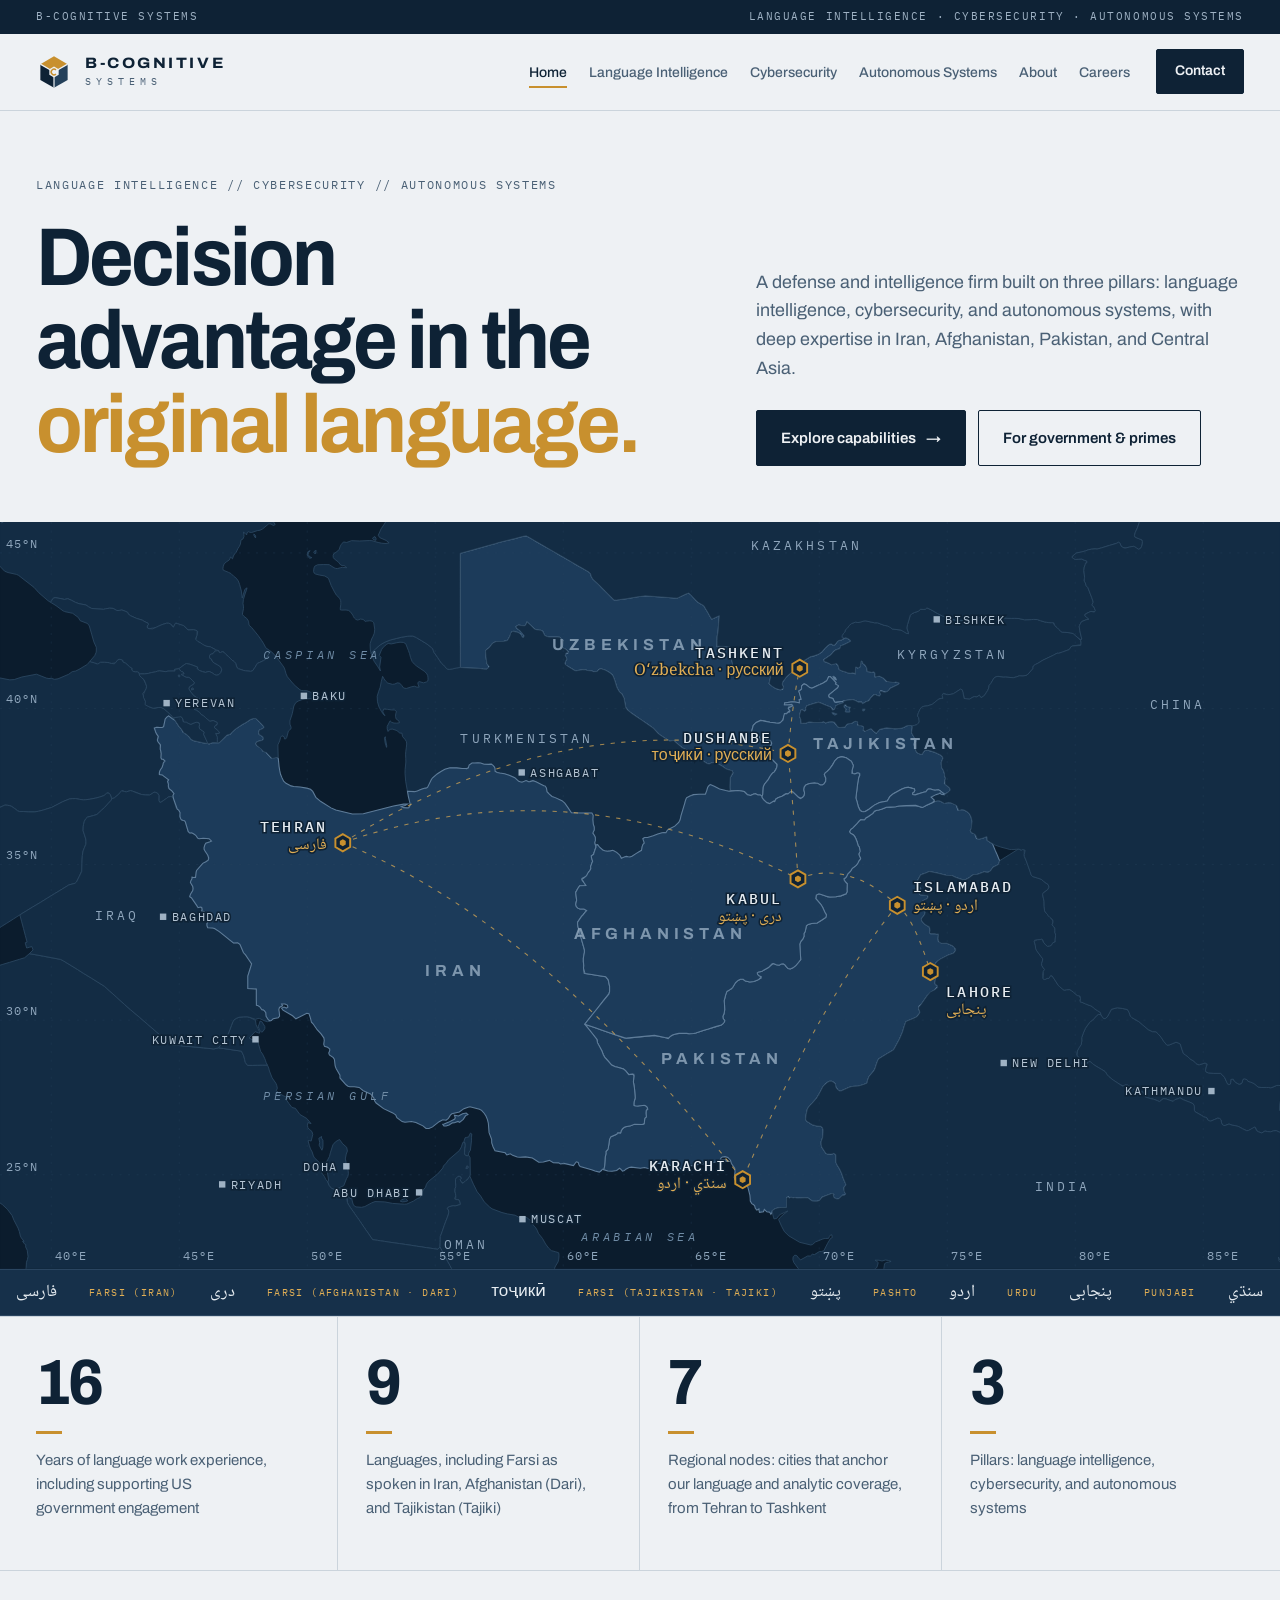
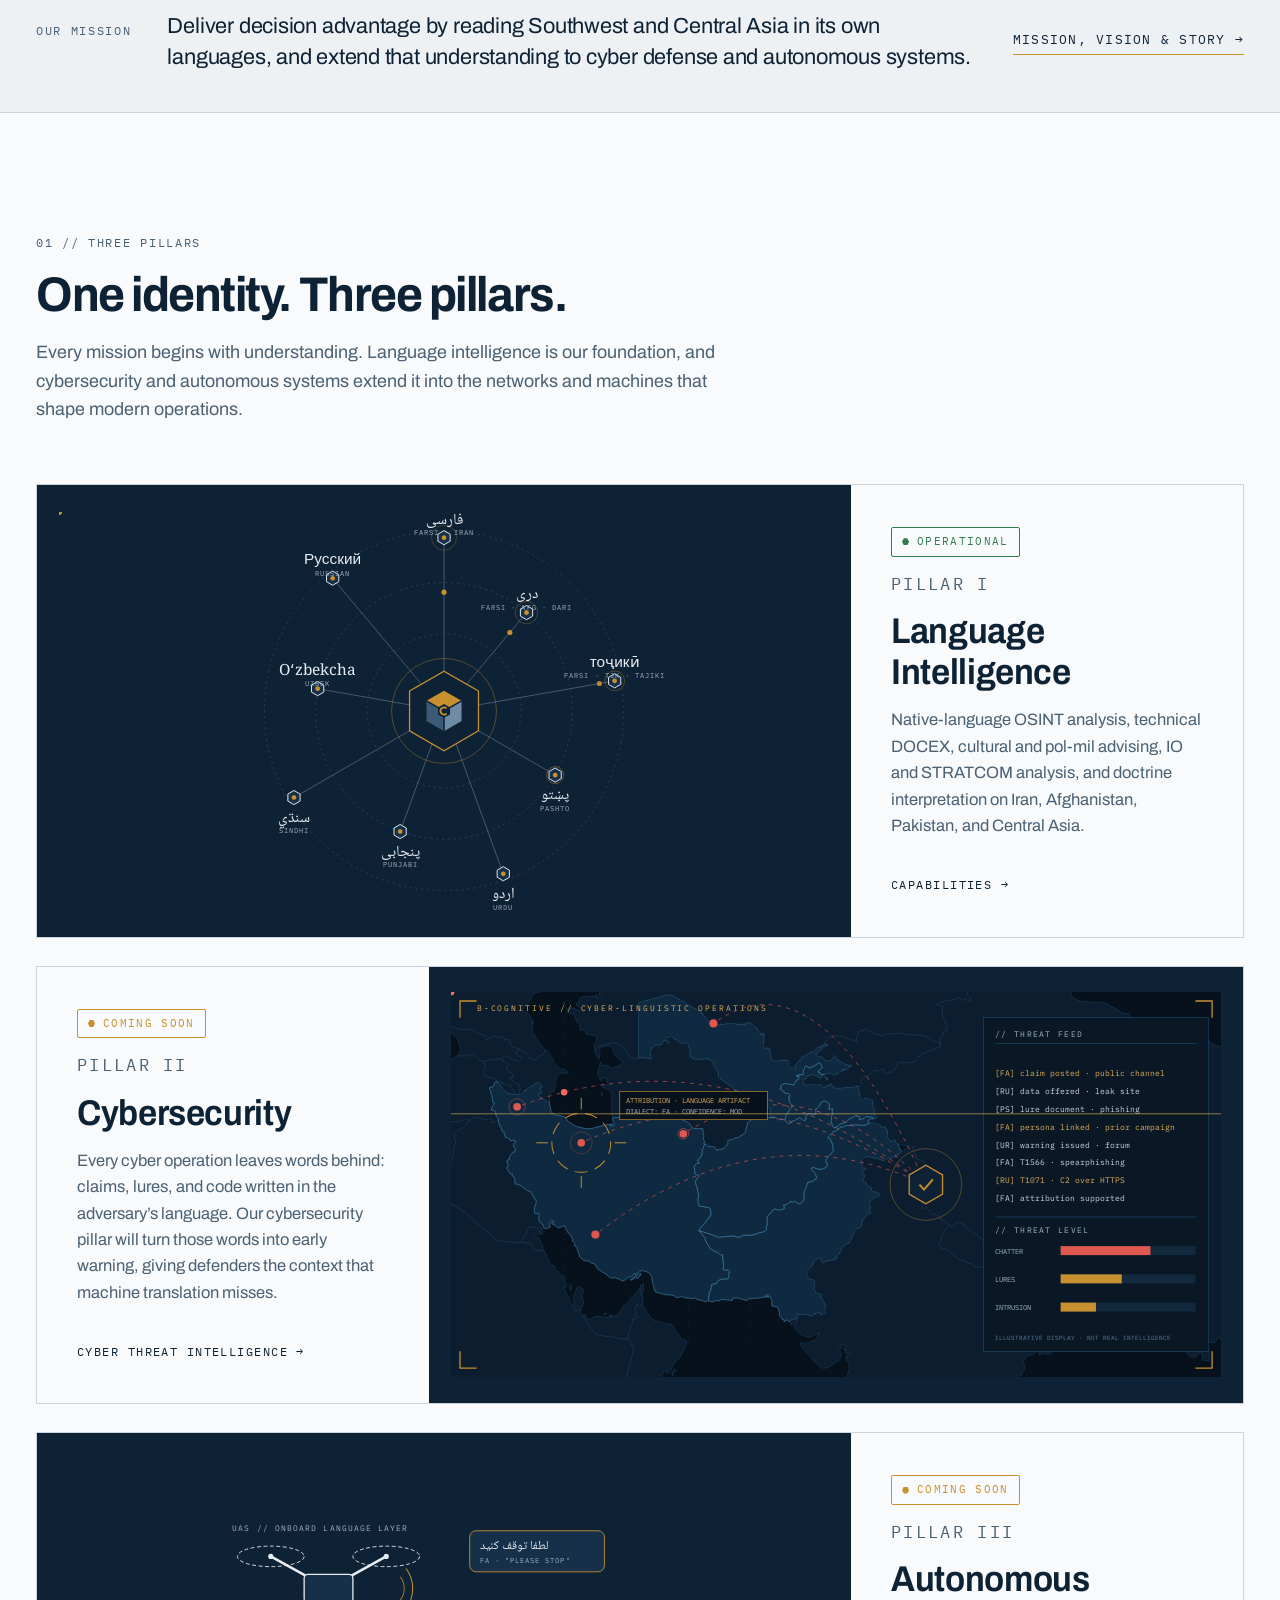
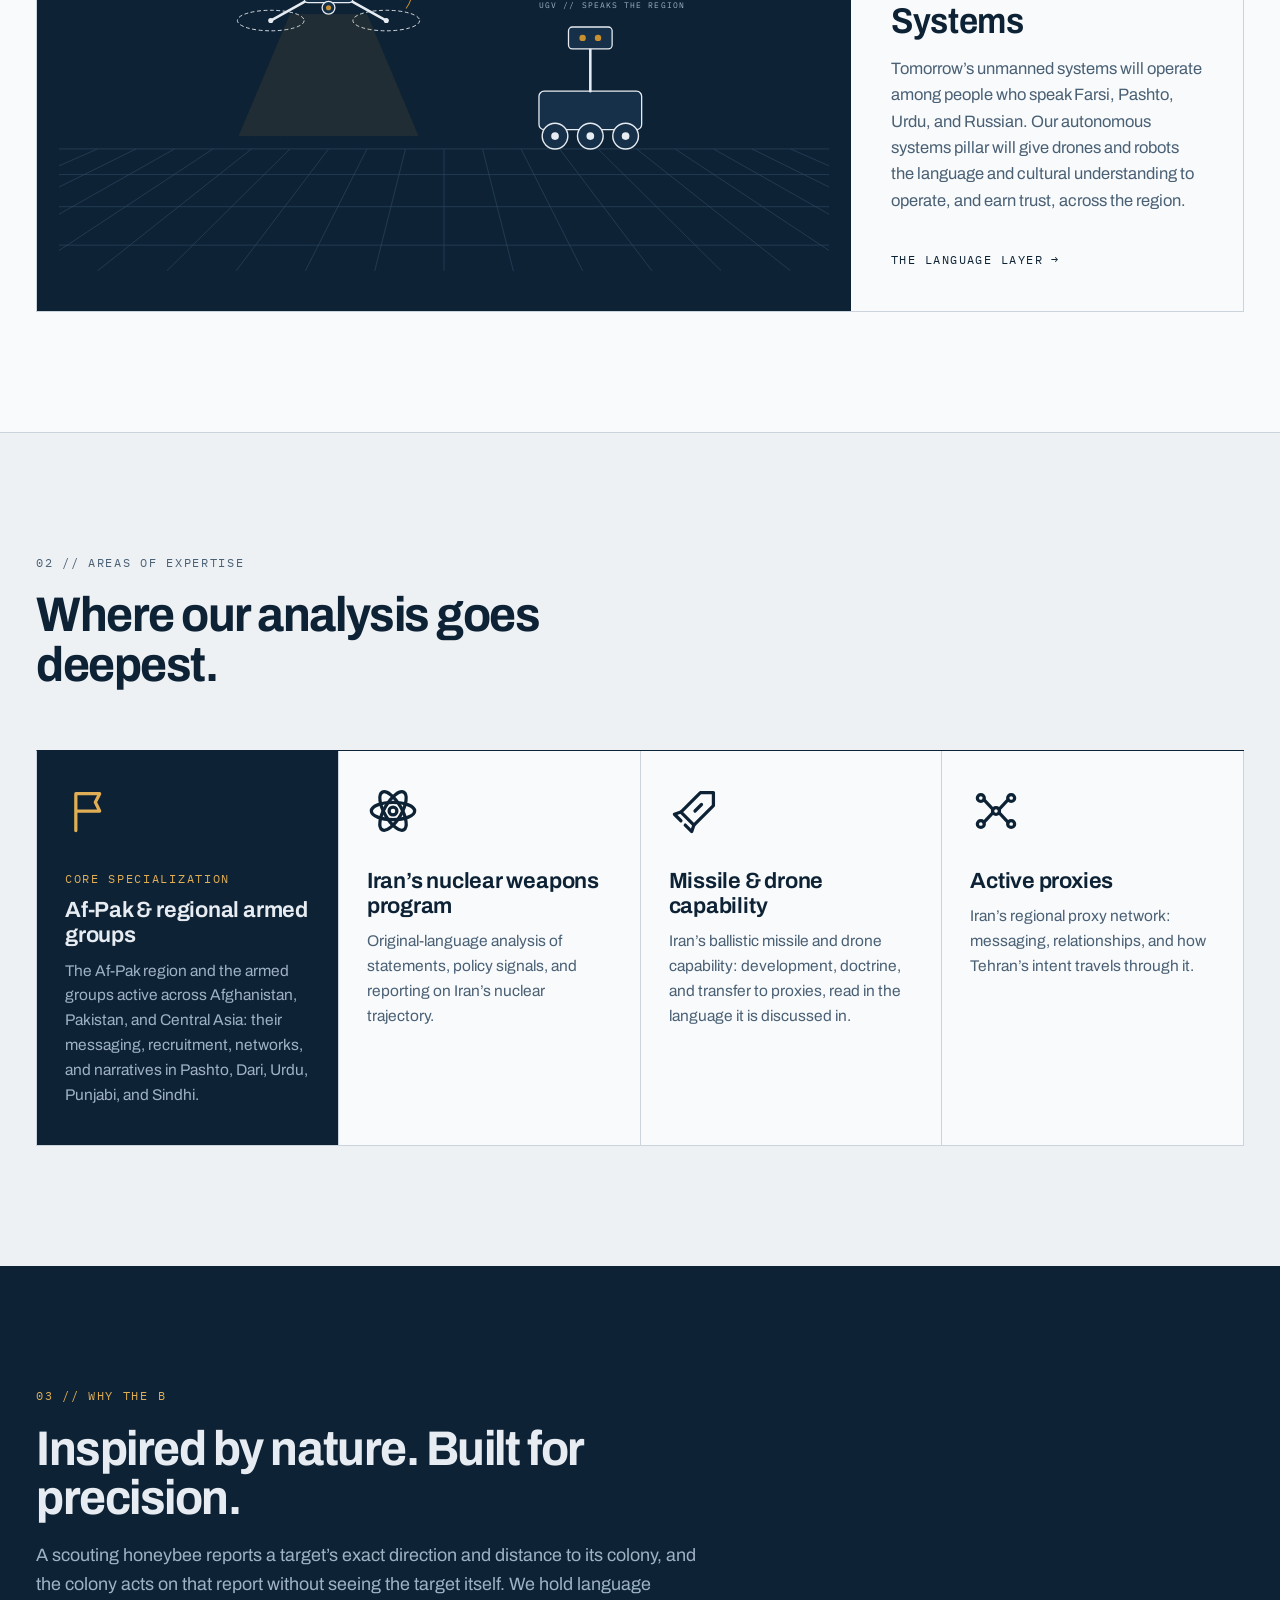
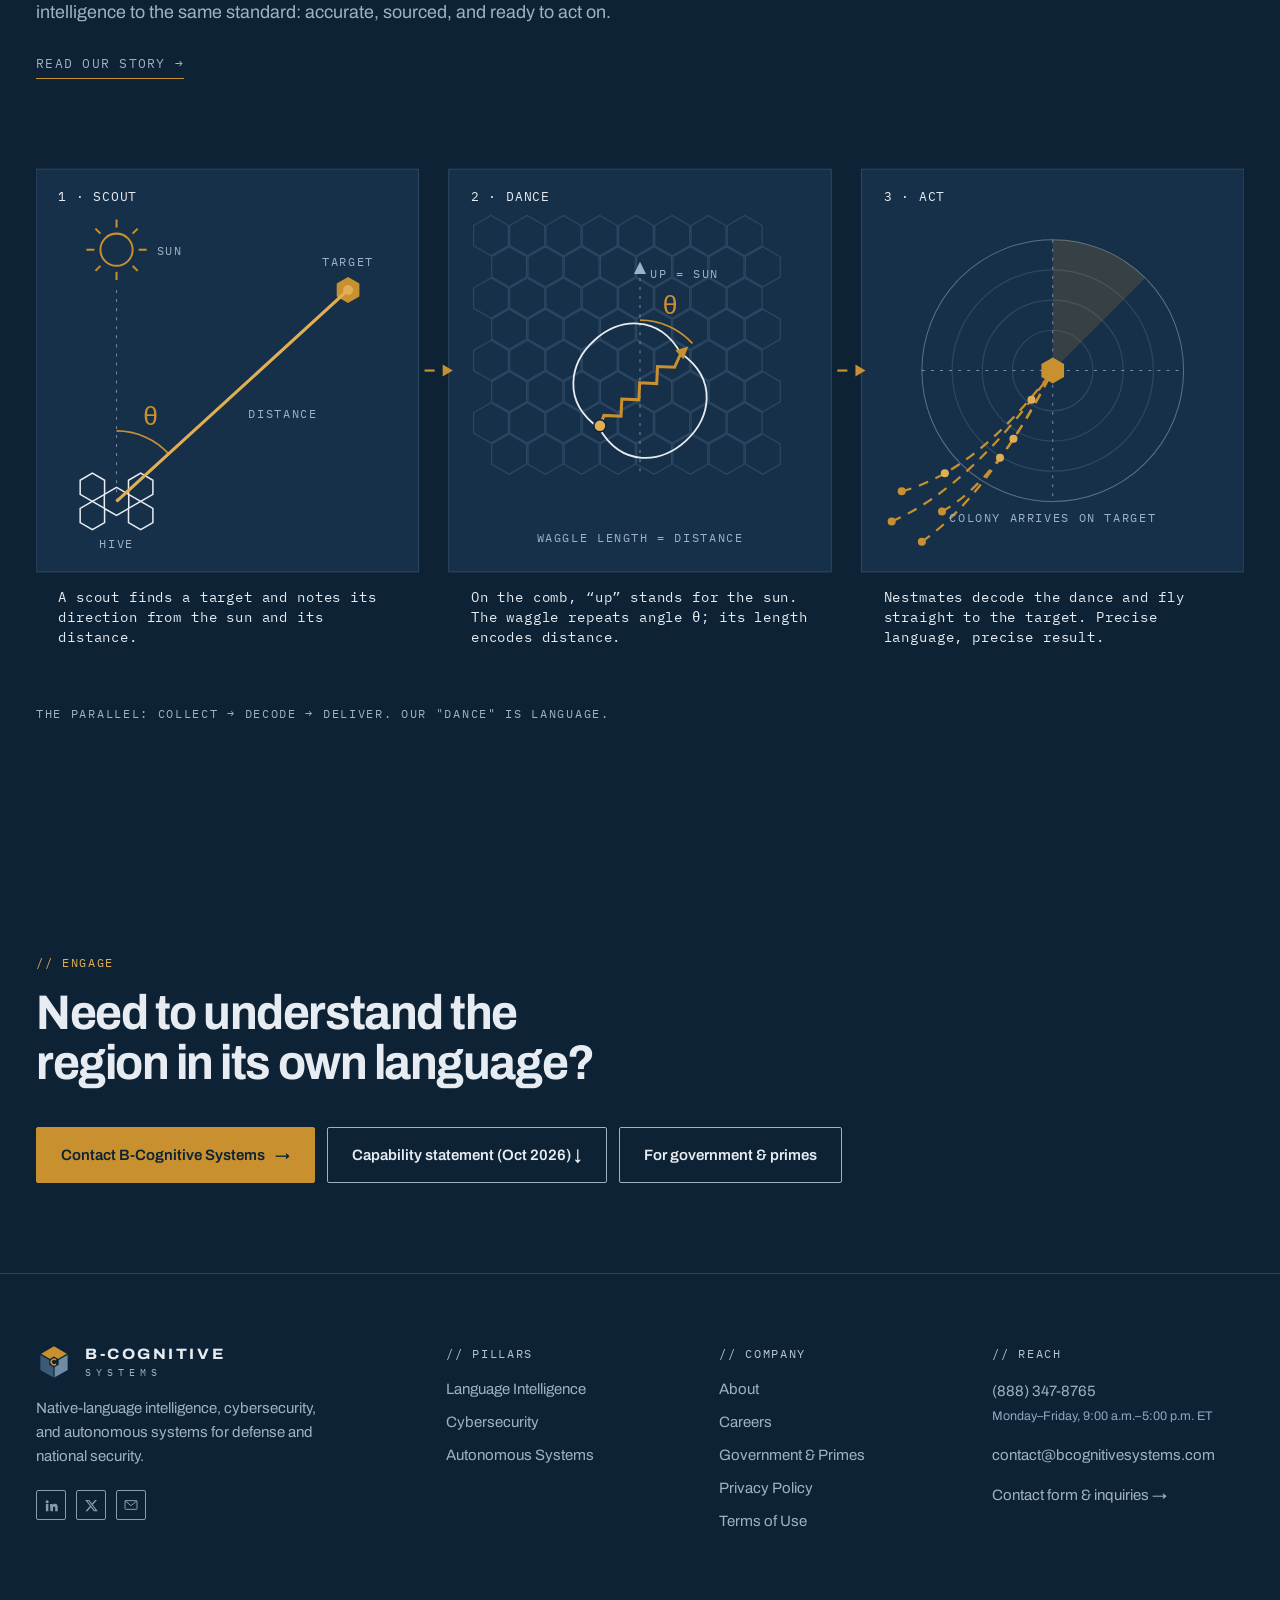
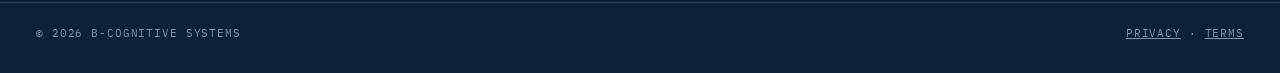
==== index.html @ 2d9fb9dc "Add files via upload" ====
<!DOCTYPE html>
<html lang="en">
<head>
<meta charset="utf-8">
<meta name="viewport" content="width=device-width, initial-scale=1">
<title>B-Cognitive Systems — Decision Advantage in the Original Language</title>
<meta name="description" content="B-Cognitive Systems is a defense and intelligence firm built on three pillars: language intelligence, cybersecurity, and autonomous systems.">
<meta property="og:title" content="B-Cognitive Systems — Decision Advantage in the Original Language">
<meta property="og:description" content="B-Cognitive Systems is a defense and intelligence firm built on three pillars: language intelligence, cybersecurity, and autonomous systems.">
<meta name="theme-color" content="#EEF1F4">
<meta property="og:type" content="website">
<meta property="og:site_name" content="B-Cognitive Systems">
<meta property="og:url" content="https://bcognitivesystems.com/index.html">
<meta property="og:image" content="https://bcognitivesystems.com/assets/og-image.png">
<meta property="og:image:width" content="1200">
<meta property="og:image:height" content="630">
<meta name="twitter:card" content="summary_large_image">
<meta name="twitter:image" content="https://bcognitivesystems.com/assets/og-image.png">
<link rel="canonical" href="https://bcognitivesystems.com/index.html">
<link rel="apple-touch-icon" href="assets/apple-touch-icon.png">
<link rel="preconnect" href="https://fonts.googleapis.com">
<link rel="preconnect" href="https://fonts.gstatic.com" crossorigin>
<link href="https://fonts.googleapis.com/css2?family=Archivo:wdth,wght@75..115,400..800&family=IBM+Plex+Mono:wght@400;500&family=Noto+Naskh+Arabic:wght@500&display=swap" rel="stylesheet">
<link rel="icon" href="data:image/svg+xml,%3Csvg%20viewBox='0%200%2048%2048'%20xmlns='http://www.w3.org/2000/svg'%3E%3Cpolygon%20points='24.00,3.00%2042.19,13.50%2024.00,24.00%205.81,13.50'%20fill='%23C8902E'/%3E%3Cpolygon%20points='5.81,13.50%2024.00,24.00%2024.00,45.00%205.81,34.50'%20fill='%230E2235'/%3E%3Cpolygon%20points='24.00,24.00%2042.19,13.50%2042.19,34.50%2024.00,45.00'%20fill='%2324405A'/%3E%3Cg%20stroke='%23EEF1F4'%20stroke-width='1.6'%3E%3Cline%20x1='24'%20y1='24'%20x2='5.81'%20y2='13.50'/%3E%3Cline%20x1='24'%20y1='24'%20x2='42.19'%20y2='13.50'/%3E%3Cline%20x1='24'%20y1='24'%20x2='24.00'%20y2='45.00'/%3E%3C/g%3E%3Cpolygon%20points='24.00,16.80%2030.24,20.40%2030.24,27.60%2024.00,31.20%2017.76,27.60%2017.76,20.40'%20fill='%23EEF1F4'/%3E%3Cpath%20d='M26.62%2021.38%20A3.7%203.7%200%201%200%2026.62%2026.62'%20fill='none'%20stroke='%23C8902E'%20stroke-width='2'/%3E%3C/svg%3E">
<link rel="stylesheet" href="styles.css">
</head>
<body>
<a class="skip" href="#main">Skip to content</a>
<div class="topline"><div class="wrap"><span>B-COGNITIVE SYSTEMS</span><span class="hide-sm">LANGUAGE INTELLIGENCE · CYBERSECURITY · AUTONOMOUS SYSTEMS</span></div></div>
<header class="site">
 <div class="wrap bar">
  <a href="index.html" class="brand" aria-label="B-Cognitive Systems home"><svg viewBox="0 0 48 48" class="emblem" aria-hidden="true"><polygon points="24.00,3.00 42.19,13.50 24.00,24.00 5.81,13.50" fill="#C8902E"/><polygon points="5.81,13.50 24.00,24.00 24.00,45.00 5.81,34.50" fill="#0E2235"/><polygon points="24.00,24.00 42.19,13.50 42.19,34.50 24.00,45.00" fill="#24405A"/><g stroke="#EEF1F4" stroke-width="1.6"><line x1="24" y1="24" x2="5.81" y2="13.50"/><line x1="24" y1="24" x2="42.19" y2="13.50"/><line x1="24" y1="24" x2="24.00" y2="45.00"/></g><polygon points="24.00,16.80 30.24,20.40 30.24,27.60 24.00,31.20 17.76,27.60 17.76,20.40" fill="#EEF1F4"/><path d="M26.62 21.38 A3.7 3.7 0 1 0 26.62 26.62" fill="none" stroke="#C8902E" stroke-width="2"/></svg><span class="wm">B-COGNITIVE<em>SYSTEMS</em></span></a>
  <nav id="site-nav" aria-label="Main"><ul><li><a href="index.html" aria-current="page">Home</a></li><li><a href="language-intelligence.html">Language Intelligence</a></li><li><a href="cybersecurity.html">Cybersecurity</a></li><li><a href="autonomous-systems.html">Autonomous Systems</a></li><li><a href="about.html">About</a></li><li><a href="careers.html">Careers</a></li></ul><a href="contact.html" class="btn sm">Contact</a></nav>
  <button class="menu" aria-expanded="false" aria-controls="site-nav" aria-label="Open menu"><span></span><span></span></button>
 </div>
</header>
<main id="main">
<section class="hero">
 <div class="wrap">
  <p class="tag reveal">LANGUAGE INTELLIGENCE // CYBERSECURITY // AUTONOMOUS SYSTEMS</p>
  <div class="hero-row"><h1 class="reveal">Decision advantage in the <span>original language.</span></h1>
  <div class="hero-side reveal"><p class="lead">A defense and intelligence firm built on three pillars: language intelligence, cybersecurity, and autonomous systems, with deep expertise in Iran, Afghanistan, Pakistan, and Central Asia.</p><div class="cta"><a href="language-intelligence.html" class="btn">Explore capabilities <span aria-hidden="true">→</span></a><a href="government.html" class="btn line">For government &amp; primes</a></div></div></div>
 </div>
 <div class="mapband"><div class="mapinner"><svg class="theater" viewBox="0 0 1200 700" role="img" aria-label="Map of Southwest and Central Asia showing Tehran, Kabul, Islamabad, Lahore, Karachi, Dushanbe, and Tashkent" preserveAspectRatio="xMidYMid meet"><defs><clipPath id="mclip"><rect width="1200" height="700"/></clipPath></defs><g clip-path="url(#mclip)"><rect width="1200" height="700" class="sea"/><path d="M790.7,109.4 L792.9,108.4 L795.2,109.4 L797.1,110.6 L797.5,111.9 L792.7,114.4 L789.9,115.6 L788.6,115.8 L787.3,118.9 L785.5,119.4 L783.1,120.3 L781.5,121.6 L778.9,124.7 L772.3,129.2 L772.9,130.9 L774.9,131.4 L777.8,132.7 L779.3,133.8 L783.5,132.4 L785.6,134.1 L786.8,138.2 L788.7,139.3 L791.1,140.1 L792.6,140.4 L794.6,141.4 L797.4,141.7 L799.2,141.4 L801.5,142.2 L802.1,135.9 L804.0,136.9 L806.0,136.1 L806.9,133.1 L806.5,131.2 L807.9,130.0 L808.8,132.6 L810.2,133.3 L811.8,135.3 L812.6,136.8 L813.1,140.2 L815.0,140.4 L817.3,141.0 L818.7,140.4 L819.9,140.8 L820.4,142.4 L820.3,143.9 L820.5,145.1 L823.1,144.7 L824.7,144.6 L826.3,145.3 L828.2,146.3 L830.9,149.2 L835.9,149.8 L838.3,150.4 L839.7,149.9 L843.2,150.9 L842.7,152.1 L834.6,156.0 L833.9,157.2 L832.3,158.8 L830.5,159.7 L825.7,158.1 L824.9,159.9 L825.7,161.5 L824.6,163.3 L822.1,162.6 L820.6,161.7 L819.2,162.2 L816.3,165.1 L815.3,166.5 L813.6,168.0 L812.3,168.2 L810.5,169.5 L808.6,170.5 L807.6,168.9 L806.0,168.9 L804.5,168.9 L803.0,168.0 L801.0,167.0 L799.3,166.6 L794.3,167.1 L791.8,167.6 L789.6,168.2 L783.7,169.1 L782.5,168.8 L781.6,167.2 L780.8,165.5 L779.3,164.9 L777.5,164.5 L776.8,163.0 L777.2,161.8 L781.2,158.6 L784.8,155.7 L786.0,153.9 L783.3,152.3 L783.7,150.5 L781.8,148.4 L778.6,145.1 L776.9,145.0 L775.6,148.2 L771.3,151.1 L768.1,152.5 L762.6,155.1 L761.1,155.8 L759.1,155.2 L755.9,152.6 L753.9,151.8 L752.6,152.6 L751.4,153.9 L751.5,156.5 L750.2,157.8 L748.9,158.5 L751.3,165.4 L749.3,166.6 L750.6,169.2 L746.7,168.9 L742.9,168.5 L735.6,169.7 L735.4,171.3 L738.8,171.3 L742.3,171.0 L743.3,172.4 L741.8,173.0 L739.3,173.5 L739.8,176.2 L740.9,177.7 L739.2,177.6 L738.2,179.2 L736.5,179.5 L734.7,182.5 L734.1,185.6 L732.2,187.8 L729.6,188.7 L727.2,188.5 L725.9,188.2 L721.9,187.7 L717.8,186.9 L713.2,186.0 L709.0,187.9 L707.8,189.0 L706.2,190.6 L704.4,197.1 L705.6,198.4 L710.8,199.8 L712.0,201.0 L712.2,203.9 L714.5,204.7 L717.0,204.7 L719.0,204.4 L721.1,204.6 L722.5,205.3 L723.5,207.4 L721.1,213.8 L721.4,216.2 L722.1,219.5 L723.4,222.1 L726.0,224.7 L728.0,226.4 L728.5,228.4 L728.2,229.9 L727.1,232.4 L725.7,234.5 L724.2,235.4 L722.1,238.1 L720.2,241.5 L716.7,245.8 L715.6,248.3 L715.1,255.4 L714.2,257.5 L712.8,255.9 L710.6,256.0 L709.1,255.6 L706.6,255.0 L703.7,256.4 L700.7,255.7 L697.7,252.7 L691.9,251.7 L684.6,252.3 L684.2,249.1 L684.3,245.0 L684.6,239.6 L687.1,235.3 L686.5,233.7 L681.4,231.9 L680.1,231.2 L678.3,229.9 L676.2,228.5 L674.3,227.5 L671.3,226.2 L668.6,225.5 L666.9,226.0 L665.5,226.8 L664.1,226.8 L662.7,226.4 L657.6,223.2 L649.8,217.6 L643.7,213.7 L639.8,211.9 L636.8,209.5 L631.4,204.8 L627.9,205.5 L622.9,202.4 L618.3,199.5 L612.2,193.2 L607.0,189.6 L601.4,185.7 L597.7,183.3 L591.6,179.1 L588.7,176.6 L586.6,173.9 L585.0,165.3 L583.1,161.4 L580.5,159.2 L578.3,155.1 L576.4,148.9 L574.9,144.9 L573.7,143.1 L571.2,141.1 L567.5,138.9 L563.9,137.8 L562.6,137.8 L561.3,138.5 L559.9,140.2 L557.8,140.3 L556.3,140.3 L554.9,139.7 L550.4,139.2 L548.8,138.6 L546.1,138.6 L540.4,139.5 L538.9,139.4 L532.8,135.7 L530.2,134.2 L529.6,132.0 L530.5,129.9 L531.3,128.5 L530.9,127.0 L529.8,125.4 L529.8,123.7 L532.2,123.0 L532.6,121.5 L530.6,119.4 L527.1,118.0 L527.4,116.1 L527.5,114.7 L527.6,112.8 L528.2,111.1 L526.4,109.8 L524.6,108.1 L522.3,107.9 L514.9,107.9 L512.5,107.3 L510.6,106.3 L508.8,102.6 L506.9,101.4 L504.8,101.3 L502.3,100.9 L501.0,100.3 L497.5,96.9 L494.1,93.9 L492.7,96.8 L491.5,97.3 L488.5,97.1 L486.3,96.6 L485.0,97.2 L483.7,98.3 L484.9,99.9 L487.0,101.3 L490.1,104.8 L491.5,106.7 L490.9,108.2 L489.6,108.1 L488.9,106.5 L487.8,105.0 L485.6,103.6 L483.9,103.2 L481.8,102.5 L479.6,103.3 L478.1,106.9 L476.5,109.9 L475.6,111.2 L472.4,111.9 L465.2,112.1 L462.9,113.1 L461.5,114.2 L458.7,117.9 L456.8,119.2 L455.2,120.8 L455.6,126.3 L456.5,132.7 L457.8,134.4 L458.3,136.2 L456.5,138.1 L455.2,138.1 L452.7,137.8 L450.6,137.4 L443.5,137.1 L437.8,136.8 L431.5,136.4 L431.5,129.7 L431.5,123.1 L431.5,116.4 L431.4,109.6 L431.4,103.0 L431.4,96.3 L431.4,89.6 L431.4,82.9 L431.4,76.2 L431.4,69.5 L431.4,62.8 L431.4,56.1 L431.4,49.4 L431.4,42.7 L431.4,36.0 L431.4,29.3 L434.4,28.5 L438.2,27.5 L441.9,26.4 L446.1,25.2 L451.0,23.9 L455.2,22.7 L460.1,21.4 L463.9,20.3 L467.4,19.3 L472.0,18.1 L479.1,16.3 L483.0,15.4 L487.0,14.3 L490.8,13.3 L493.4,13.0 L496.0,14.3 L499.4,16.3 L502.7,18.2 L506.0,20.1 L509.3,22.0 L512.6,24.0 L516.0,25.9 L519.3,27.8 L522.6,29.7 L525.9,31.6 L529.2,33.5 L532.5,35.5 L535.9,37.4 L539.1,39.3 L542.4,41.2 L545.8,43.2 L549.1,45.1 L552.2,46.9 L553.6,48.2 L554.4,51.1 L555.8,53.4 L558.5,55.9 L561.3,58.5 L564.6,61.9 L567.0,64.3 L569.4,66.7 L573.3,70.6 L575.8,73.1 L577.8,73.2 L581.7,72.6 L587.0,71.9 L591.2,71.2 L596.3,70.4 L601.2,69.7 L605.0,69.2 L610.7,69.6 L616.3,70.0 L620.4,70.3 L624.3,70.6 L629.0,71.0 L631.6,71.2 L634.6,71.4 L635.9,70.9 L638.5,69.6 L640.9,68.5 L643.5,67.3 L645.8,66.6 L648.1,68.6 L650.0,70.7 L652.1,73.1 L654.5,75.3 L656.8,76.7 L659.9,78.4 L661.7,81.5 L664.1,85.6 L665.6,88.3 L667.3,91.1 L669.6,90.0 L672.1,88.8 L674.4,87.8 L674.1,91.2 L673.8,94.3 L673.5,99.0 L673.2,102.9 L672.4,107.5 L672.3,111.0 L672.3,114.1 L672.2,116.5 L676.6,116.6 L679.9,116.7 L684.0,116.8 L684.4,119.9 L684.9,124.2 L685.8,128.1 L686.5,131.4 L687.5,135.7 L688.0,137.9 L689.1,140.6 L691.6,141.7 L696.9,141.4 L701.4,141.1 L704.9,140.9 L708.7,140.7 L713.7,140.4 L715.3,141.0 L716.8,140.6 L718.4,140.1 L719.8,142.0 L721.5,144.1 L722.7,145.0 L722.1,147.0 L721.4,149.9 L721.1,151.4 L722.7,153.0 L723.9,153.9 L727.0,155.9 L729.9,156.9 L731.9,157.2 L733.7,156.8 L734.2,154.2 L733.4,152.7 L733.5,150.8 L734.0,149.4 L735.9,147.0 L737.7,144.6 L740.5,142.2 L743.7,139.9 L745.0,138.1 L745.6,135.2 L747.7,133.4 L750.0,132.4 L752.8,131.5 L753.6,130.0 L757.6,127.5 L759.9,126.2 L762.9,125.5 L767.1,123.9 L770.3,121.9 L773.4,118.2 L775.9,115.9 L778.0,114.4 L779.8,114.3 L781.0,115.5 L782.7,115.1 L783.9,113.5 L785.1,111.8 L786.3,111.0 L788.7,110.6 L790.7,109.4Z M783.7,147.7 L782.9,145.8 L781.2,145.4 L783.0,147.8Z M797.0,178.1 L795.8,178.4 L793.5,178.3 L792.3,178.0 L793.1,175.7 L791.3,173.9 L791.1,172.4 L791.4,171.1 L793.9,172.7 L795.2,173.3 L797.5,173.6 L796.3,175.6 L797.1,177.7Z M810.7,176.5 L810.1,177.7 L808.0,176.6 L809.7,175.6 L811.0,175.2 L810.7,176.5Z" class="land-f"/><path d="M439.2,593.5 L440.7,595.9 L440.9,612.0 L440.5,613.3 L439.5,614.5 L438.4,616.4 L436.9,617.3 L435.7,618.5 L434.5,619.8 L432.2,618.4 L431.3,616.6 L432.4,615.2 L432.0,613.8 L430.0,613.3 L427.8,615.1 L427.1,616.3 L427.0,618.9 L427.3,621.7 L427.3,623.1 L426.7,624.8 L426.5,627.4 L426.9,629.3 L427.3,631.5 L426.2,634.6 L430.3,635.4 L431.2,637.5 L431.8,639.0 L429.4,640.5 L426.7,641.2 L424.8,641.0 L421.1,641.9 L419.2,643.4 L420.4,645.0 L420.8,647.0 L420.2,649.7 L419.2,652.4 L417.9,655.7 L416.5,659.5 L414.5,665.3 L412.8,669.8 L412.7,673.1 L412.7,675.2 L412.5,679.5 L410.8,681.8 L408.6,681.6 L406.2,681.2 L403.3,680.8 L399.7,680.3 L395.3,679.6 L390.4,678.9 L385.4,678.1 L380.0,677.3 L374.6,676.5 L369.5,675.8 L364.6,675.1 L360.3,674.4 L356.6,673.9 L353.8,673.4 L352.0,673.2 L349.3,672.8 L348.2,671.2 L346.9,669.3 L345.6,667.4 L344.3,665.5 L342.9,663.6 L341.6,661.6 L340.3,659.8 L339.0,657.8 L337.7,655.9 L336.4,654.0 L335.1,652.1 L333.7,650.2 L332.4,648.3 L331.1,646.4 L329.7,644.5 L328.4,642.6 L327.1,640.6 L326.3,639.4 L325.7,637.9 L325.6,634.1 L326.5,631.8 L328.0,634.3 L329.6,634.0 L331.0,639.5 L332.2,641.3 L333.8,642.1 L338.9,642.5 L342.0,641.8 L348.3,638.4 L351.6,637.1 L360.6,637.4 L367.9,638.8 L379.2,639.6 L381.5,639.4 L387.5,636.7 L391.3,634.2 L393.6,633.5 L395.0,631.2 L396.0,628.2 L396.8,626.2 L399.0,623.6 L399.8,620.8 L401.9,618.0 L410.3,611.3 L415.2,605.6 L415.7,603.8 L418.4,601.0 L420.5,598.0 L430.6,589.3 L432.6,585.8 L433.8,581.8 L436.0,581.9 L436.2,584.9 L435.7,587.8 L435.6,590.8 L435.5,592.4 L436.4,593.7 L438.0,594.2 L439.2,593.5Z M438.7,605.6 L438.9,604.4 L437.6,603.6 L437.0,606.3 L438.7,605.6Z M368.0,634.1 L366.2,634.3 L364.6,633.2 L368.0,631.7 L369.9,629.7 L369.8,632.7 L368.0,634.1Z M350.8,633.2 L350.0,631.9 L351.1,630.7 L351.7,632.0 L350.8,633.2Z M382.2,636.5 L379.8,637.2 L377.1,637.4 L375.2,636.7 L376.5,635.5 L380.0,634.1 L381.5,635.4Z M395.2,628.7 L392.6,628.7 L393.1,627.0 L395.2,628.7Z" class="land"/><path d="M362.6,209.9 L362.4,211.3 L361.1,207.2 L360.5,202.6 L361.2,201.3 L361.3,203.1 L362.6,209.9Z M431.5,136.4 L437.8,136.8 L443.5,137.1 L450.6,137.4 L452.7,137.8 L455.2,138.1 L456.5,138.1 L457.6,136.9 L458.9,135.6 L456.5,132.7 L455.6,126.3 L455.2,120.8 L456.8,119.2 L458.7,117.9 L461.5,114.2 L462.9,113.1 L465.2,112.1 L472.4,111.9 L475.6,111.2 L476.5,109.9 L478.1,106.9 L478.7,104.4 L480.7,102.4 L483.9,103.2 L485.6,103.6 L486.8,104.2 L488.9,106.5 L489.6,108.1 L490.9,108.2 L491.5,106.7 L490.1,104.8 L487.0,101.3 L484.9,99.9 L483.7,98.3 L485.0,97.2 L486.3,96.6 L488.5,97.1 L491.5,97.3 L492.7,96.8 L494.1,93.9 L497.5,96.9 L501.0,100.3 L502.3,100.9 L504.8,101.3 L506.9,101.4 L508.8,102.6 L510.6,106.3 L512.5,107.3 L514.9,107.9 L522.3,107.9 L524.6,108.1 L526.4,109.8 L527.7,110.5 L528.0,111.9 L527.5,114.7 L527.4,116.1 L526.6,117.4 L530.6,119.4 L531.7,120.8 L532.8,122.4 L530.6,122.7 L529.8,125.4 L530.9,127.0 L531.3,128.5 L530.5,129.9 L529.6,132.0 L529.6,133.4 L532.8,135.7 L538.9,139.4 L540.4,139.5 L546.1,138.6 L548.8,138.6 L550.4,139.2 L554.9,139.7 L556.3,140.3 L557.8,140.3 L559.9,140.2 L561.3,138.5 L562.6,137.8 L563.9,137.8 L567.5,138.9 L571.2,141.1 L573.7,143.1 L574.9,144.9 L576.4,148.9 L578.3,155.1 L580.5,159.2 L583.1,161.4 L585.0,165.3 L586.6,173.9 L587.6,175.7 L591.6,179.1 L597.7,183.3 L601.4,185.7 L607.0,189.6 L612.2,193.2 L617.3,198.7 L622.9,202.4 L627.9,205.5 L631.4,204.8 L636.8,209.5 L638.9,211.3 L643.7,213.7 L649.8,217.6 L657.6,223.2 L662.7,226.4 L664.1,226.8 L665.5,226.8 L666.9,226.0 L668.6,225.5 L671.3,226.2 L674.3,227.5 L676.2,228.5 L678.3,229.9 L680.1,231.2 L681.4,231.9 L685.8,233.0 L687.1,234.5 L684.6,239.6 L684.3,245.0 L684.2,249.1 L684.6,252.3 L683.3,252.4 L680.4,251.8 L674.6,250.4 L669.6,247.7 L666.3,245.9 L664.4,247.4 L663.4,248.9 L662.6,251.8 L661.3,255.2 L655.3,255.3 L650.2,255.6 L646.8,256.9 L643.6,258.6 L642.7,260.8 L642.0,263.5 L640.1,269.8 L638.4,275.5 L637.6,279.2 L636.3,281.7 L632.6,285.1 L628.4,287.3 L626.2,288.4 L625.2,289.7 L625.0,291.0 L622.5,291.1 L620.7,291.3 L616.7,292.6 L612.4,294.2 L607.2,295.8 L604.3,295.8 L603.1,296.2 L603.1,298.4 L604.0,301.0 L602.8,302.2 L602.0,304.3 L601.4,307.8 L599.5,308.9 L596.6,310.7 L593.3,312.9 L590.6,314.0 L588.8,313.8 L587.1,313.5 L585.3,314.1 L583.4,315.9 L582.1,313.5 L578.1,309.7 L575.6,307.9 L572.2,308.3 L569.3,308.6 L566.9,308.2 L565.1,307.5 L562.1,304.9 L561.1,303.5 L558.3,302.8 L557.6,300.3 L558.2,298.6 L558.1,295.5 L556.9,293.3 L555.6,292.3 L556.4,290.1 L557.1,288.8 L557.1,286.1 L556.2,283.2 L555.8,279.1 L556.1,275.0 L554.9,272.9 L545.0,272.9 L536.2,273.1 L532.3,267.5 L529.5,263.6 L526.8,261.3 L520.5,258.4 L517.5,257.3 L515.0,255.1 L512.8,252.8 L512.3,249.5 L511.2,247.6 L509.8,247.3 L502.5,243.6 L499.6,242.5 L496.8,243.4 L495.6,243.5 L493.2,242.4 L490.4,243.9 L487.7,243.6 L486.3,243.1 L482.6,239.7 L479.5,238.3 L477.3,237.4 L473.0,236.1 L468.5,235.4 L466.1,234.9 L464.5,234.1 L464.1,232.4 L464.0,230.8 L463.4,229.5 L462.2,228.1 L460.6,227.0 L457.9,227.2 L453.8,227.1 L450.6,226.0 L448.1,225.8 L445.1,226.0 L442.5,226.0 L440.8,226.9 L439.1,230.5 L437.5,231.2 L436.1,231.1 L433.2,231.1 L428.2,230.5 L421.9,230.4 L417.1,231.9 L413.4,233.9 L409.8,236.2 L405.6,239.8 L404.4,241.4 L401.9,247.9 L399.3,249.5 L397.9,249.6 L395.0,250.6 L391.2,252.2 L388.6,252.8 L382.0,252.5 L381.6,250.4 L380.3,243.0 L379.7,235.5 L379.8,232.0 L380.5,225.0 L380.4,221.5 L380.2,218.3 L380.4,215.2 L380.9,211.7 L381.3,208.1 L380.9,205.6 L379.6,203.7 L377.4,201.2 L377.1,199.7 L376.9,198.0 L374.8,197.9 L372.9,196.2 L371.4,195.3 L368.1,194.2 L366.4,194.2 L364.9,194.9 L363.8,196.4 L363.0,194.0 L363.0,191.6 L365.7,186.4 L367.3,187.9 L369.4,188.5 L372.0,188.6 L374.5,188.2 L373.9,186.4 L371.4,184.7 L370.8,182.3 L371.0,179.9 L371.7,177.6 L369.7,176.2 L366.9,176.2 L363.3,175.6 L359.7,175.4 L358.8,178.0 L360.8,181.6 L359.2,179.9 L357.5,177.5 L355.3,173.4 L353.9,168.6 L353.6,163.4 L354.9,159.1 L356.4,155.0 L357.4,149.8 L358.7,144.7 L360.0,147.0 L361.4,149.0 L363.5,151.0 L368.0,152.2 L370.1,151.9 L372.5,150.8 L374.7,151.1 L376.6,153.2 L378.4,155.6 L380.9,156.1 L386.1,154.4 L388.6,154.0 L390.8,154.8 L393.0,154.8 L392.1,152.7 L391.7,150.6 L393.0,149.6 L397.1,150.8 L399.8,149.9 L401.1,149.0 L401.3,147.3 L401.2,145.4 L400.9,143.8 L400.1,142.3 L398.2,140.2 L390.8,135.2 L388.4,133.2 L386.3,130.7 L384.9,127.1 L383.9,123.3 L382.9,120.5 L380.3,114.0 L378.1,112.9 L375.0,112.7 L371.9,113.2 L366.9,114.3 L363.9,113.9 L362.6,114.6 L359.3,117.4 L357.7,119.7 L355.5,125.1 L357.2,126.8 L355.9,135.9 L356.7,139.7 L353.9,135.2 L350.6,130.4 L347.9,123.1 L352.7,118.3 L356.9,114.9 L360.3,112.9 L366.0,110.6 L372.0,109.1 L376.5,108.0 L382.2,107.1 L384.1,106.9 L386.9,106.9 L389.2,107.8 L390.5,108.5 L395.4,111.4 L400.3,114.4 L404.5,117.7 L405.7,119.0 L406.3,120.6 L406.9,122.2 L410.4,127.2 L411.9,129.5 L414.0,132.5 L415.7,133.9 L417.3,135.7 L418.4,137.2 L419.7,137.9 L421.1,138.2 L424.3,137.7 L428.1,136.8 L430.5,136.4Z" class="land"/><path d="M-288.7,171.0 L-294.3,171.9 L-295.9,171.1 L-294.2,169.3 L-291.0,168.2 L-288.6,169.8 L-288.7,171.0Z M84.2,130.7 L85.8,131.3 L88.8,132.1 L90.7,133.0 L94.2,131.4 L97.9,131.4 L101.1,131.7 L102.7,132.0 L104.7,132.6 L107.2,133.0 L109.6,129.5 L112.4,128.7 L114.1,128.9 L115.7,131.5 L117.8,132.2 L121.4,135.6 L123.6,136.9 L123.4,138.1 L124.9,140.0 L126.7,140.4 L128.7,140.3 L130.4,141.3 L130.6,142.7 L130.9,144.0 L132.5,145.7 L134.2,146.7 L136.7,151.8 L137.4,154.0 L137.1,156.1 L136.0,158.2 L133.7,160.9 L134.8,163.5 L136.3,168.0 L137.0,170.1 L139.0,172.9 L142.6,174.3 L144.1,174.6 L148.3,173.9 L150.9,173.8 L153.6,175.1 L157.4,178.3 L161.6,182.4 L162.4,183.7 L163.6,185.2 L161.4,184.3 L158.1,181.7 L156.4,182.9 L154.9,184.7 L153.4,191.9 L152.1,192.6 L149.7,192.6 L147.0,192.4 L145.1,192.7 L144.8,193.9 L145.8,196.6 L145.9,197.8 L148.3,200.0 L148.1,202.5 L147.5,204.3 L148.1,206.1 L149.6,208.2 L150.2,212.9 L150.7,214.6 L151.1,217.1 L150.9,221.1 L151.6,222.4 L153.0,222.5 L154.3,222.9 L153.1,225.9 L152.9,227.2 L152.4,229.1 L150.4,232.2 L149.5,234.3 L149.0,236.0 L152.1,237.1 L153.5,238.3 L157.4,240.8 L157.1,243.3 L157.6,244.7 L157.9,246.1 L157.8,247.7 L157.8,249.8 L161.1,252.1 L163.0,254.0 L162.2,256.2 L162.4,257.9 L160.1,257.4 L158.5,257.4 L155.9,259.3 L153.6,260.8 L151.8,262.2 L149.9,263.0 L148.9,261.0 L149.0,256.6 L148.6,255.2 L146.7,253.7 L144.3,253.3 L142.6,254.6 L140.1,256.0 L136.3,255.9 L133.7,255.6 L132.4,255.4 L127.4,253.3 L124.4,252.4 L122.3,251.8 L118.5,253.0 L116.8,252.7 L114.6,251.7 L111.3,255.2 L107.0,258.8 L104.6,259.3 L103.5,255.8 L102.5,254.4 L100.8,253.8 L97.5,256.5 L93.3,257.9 L89.9,258.8 L84.3,259.9 L80.2,260.4 L78.4,260.5 L74.5,260.0 L71.0,259.3 L67.6,259.4 L65.0,259.7 L58.8,262.2 L48.4,267.6 L40.4,270.1 L36.0,271.2 L32.6,271.8 L26.6,271.8 L21.8,271.4 L18.4,271.5 L16.5,270.8 L13.9,268.7 L10.6,266.5 L9.2,266.0 L7.3,265.6 L4.6,265.4 L-2.2,268.5 L-4.4,269.3 L-6.7,270.0 L-11.4,271.9 L-13.6,272.9 L-16.2,272.8 L-19.5,272.5 L-22.4,272.6 L-24.4,271.2 L-25.4,269.5 L-29.4,268.5 L-32.2,268.3 L-33.7,271.2 L-34.9,276.9 L-35.1,278.3 L-32.6,284.0 L-34.5,285.1 L-36.5,285.2 L-37.9,285.7 L-39.7,291.6 L-42.0,292.5 L-43.2,293.5 L-44.3,296.5 L-48.8,294.3 L-50.5,294.1 L-49.1,291.7 L-50.7,287.0 L-52.5,282.7 L-50.8,279.8 L-47.3,276.4 L-43.5,272.4 L-43.5,270.0 L-43.7,268.1 L-44.8,266.9 L-46.8,265.1 L-50.3,267.0 L-52.8,269.0 L-54.3,269.4 L-56.2,270.5 L-57.0,272.6 L-59.1,274.2 L-62.5,274.9 L-67.7,273.1 L-73.4,270.5 L-76.5,268.4 L-79.1,267.9 L-81.6,268.8 L-88.8,274.0 L-95.5,281.7 L-97.1,283.1 L-103.3,286.3 L-107.5,287.5 L-109.4,287.2 L-117.6,288.7 L-121.7,288.9 L-124.9,290.6 L-131.2,288.7 L-135.0,286.3 L-137.2,283.9 L-140.8,278.5 L-143.5,276.1 L-149.3,273.8 L-159.6,268.3 L-162.3,267.7 L-169.2,266.9 L-176.5,266.4 L-178.1,268.4 L-178.6,276.3 L-179.9,278.5 L-180.4,282.6 L-181.3,283.8 L-182.7,284.6 L-184.9,283.3 L-186.4,282.7 L-190.0,284.4 L-197.1,286.8 L-199.5,287.1 L-207.6,284.1 L-210.6,282.2 L-212.5,280.1 L-213.2,276.5 L-214.4,274.4 L-214.6,273.0 L-215.0,271.5 L-216.7,270.8 L-218.5,272.0 L-220.4,272.0 L-222.7,271.2 L-228.4,268.2 L-232.7,268.0 L-235.3,271.7 L-237.3,272.8 L-239.5,273.2 L-237.9,269.7 L-244.7,270.2 L-248.2,272.0 L-251.0,271.7 L-253.1,270.9 L-250.6,269.5 L-248.8,268.7 L-241.6,268.1 L-239.8,267.4 L-238.0,264.8 L-234.6,262.6 L-236.8,261.6 L-248.0,262.3 L-255.7,261.9 L-257.7,263.2 L-258.0,260.2 L-256.8,258.8 L-255.1,259.0 L-251.2,257.7 L-251.5,255.3 L-254.4,253.5 L-257.0,252.3 L-258.8,251.2 L-259.1,248.2 L-260.4,244.9 L-262.4,243.3 L-258.6,241.3 L-257.9,236.8 L-258.4,233.9 L-260.1,233.7 L-265.3,231.5 L-266.9,231.7 L-268.6,229.3 L-271.6,227.6 L-273.1,228.2 L-275.4,228.6 L-277.7,227.1 L-280.0,226.2 L-279.8,222.5 L-278.0,222.6 L-277.7,220.5 L-279.1,216.9 L-278.9,215.1 L-277.4,214.6 L-275.7,215.0 L-273.9,217.1 L-273.4,219.2 L-273.7,221.1 L-272.6,223.1 L-271.3,221.5 L-269.5,222.0 L-267.3,222.4 L-261.6,221.2 L-264.7,220.3 L-266.2,219.3 L-267.9,217.1 L-268.9,215.1 L-269.7,212.6 L-266.2,210.7 L-263.7,207.5 L-265.9,206.1 L-267.2,206.4 L-268.4,205.3 L-268.6,203.8 L-267.6,202.5 L-267.5,200.8 L-270.8,196.6 L-270.9,194.2 L-268.4,192.0 L-266.1,189.1 L-268.2,187.8 L-276.4,189.0 L-279.6,190.0 L-285.3,190.5 L-285.7,189.0 L-285.6,187.6 L-284.3,185.0 L-284.4,178.7 L-283.6,175.3 L-280.5,174.3 L-276.6,169.2 L-270.3,163.3 L-263.7,163.5 L-261.1,161.8 L-257.2,161.7 L-256.4,162.9 L-252.5,165.7 L-246.5,165.4 L-245.0,164.8 L-243.6,163.9 L-246.4,161.0 L-243.0,160.0 L-240.3,160.7 L-240.9,162.3 L-241.7,163.9 L-233.1,163.3 L-224.9,164.0 L-222.3,163.6 L-215.8,163.6 L-216.6,161.4 L-218.5,160.9 L-219.8,160.3 L-221.1,159.4 L-217.0,156.6 L-214.7,156.1 L-203.8,154.3 L-195.7,153.5 L-207.3,151.4 L-209.8,150.3 L-213.2,147.7 L-214.9,145.6 L-214.4,142.9 L-213.8,140.7 L-212.5,139.4 L-208.3,139.2 L-194.0,141.4 L-183.7,140.1 L-172.5,143.4 L-161.9,142.7 L-159.7,141.2 L-157.0,136.5 L-142.0,128.6 L-136.7,124.6 L-131.0,122.3 L-121.3,119.8 L-113.2,116.5 L-110.8,116.2 L-91.4,117.7 L-78.0,117.9 L-71.9,114.8 L-68.3,115.9 L-69.3,117.9 L-69.0,119.9 L-67.0,122.6 L-64.9,124.6 L-58.6,127.4 L-49.9,125.0 L-48.6,125.3 L-46.7,125.9 L-43.7,133.4 L-41.3,136.0 L-38.3,137.8 L-35.8,138.2 L-34.0,136.3 L-32.5,135.6 L-29.4,135.3 L-24.2,137.8 L-22.4,140.5 L-13.6,142.5 L-5.6,143.5 L-2.2,145.8 L9.2,148.0 L13.4,147.7 L20.5,145.3 L34.2,142.7 L43.4,146.3 L45.9,146.8 L48.0,146.5 L51.1,147.5 L54.4,147.0 L64.5,142.7 L67.7,140.3 L71.0,139.7 L74.0,138.2 L81.9,133.5 L84.2,130.7Z M-239.7,117.6 L-240.3,120.9 L-238.8,124.6 L-235.3,129.6 L-231.7,132.2 L-217.3,138.6 L-214.6,139.2 L-215.2,141.7 L-216.1,144.1 L-217.0,145.6 L-221.3,146.6 L-232.9,143.8 L-235.9,143.5 L-237.9,144.1 L-241.8,146.1 L-246.1,145.4 L-252.0,146.6 L-253.7,150.5 L-257.8,155.0 L-264.6,158.5 L-269.5,160.5 L-276.7,167.4 L-280.1,171.4 L-281.5,172.2 L-283.1,172.8 L-282.6,170.9 L-281.7,169.1 L-281.9,167.8 L-281.9,165.8 L-279.5,163.6 L-277.3,162.0 L-270.7,159.1 L-269.0,156.7 L-274.1,156.8 L-279.3,157.3 L-282.6,157.0 L-285.5,157.2 L-286.4,155.1 L-287.1,153.8 L-285.4,153.1 L-283.7,150.9 L-282.2,149.2 L-280.0,147.2 L-279.5,145.9 L-280.0,144.0 L-280.2,141.6 L-280.0,138.9 L-275.1,135.8 L-273.5,135.5 L-273.0,134.1 L-273.4,130.9 L-274.1,128.3 L-276.1,127.4 L-278.1,125.5 L-280.3,124.9 L-280.1,123.3 L-275.7,121.7 L-274.8,119.7 L-274.1,118.2 L-271.7,117.7 L-268.8,117.4 L-266.8,116.9 L-264.7,115.9 L-259.4,114.4 L-258.2,113.9 L-257.0,114.3 L-255.3,115.9 L-252.6,118.2 L-251.2,119.0 L-248.1,117.8 L-246.2,117.8 L-244.8,117.9 L-242.9,117.1 L-239.7,117.6Z" class="land"/><path d="M714.2,257.5 L715.1,255.4 L715.6,248.3 L716.7,245.8 L720.2,241.5 L722.1,238.1 L724.2,235.4 L725.7,234.5 L727.1,232.4 L728.2,229.9 L728.5,228.4 L728.5,227.2 L726.0,224.7 L723.4,222.1 L722.1,219.5 L721.4,216.2 L721.1,213.8 L723.5,207.4 L722.5,205.3 L721.1,204.6 L719.0,204.4 L717.0,204.7 L714.5,204.7 L712.6,204.3 L712.0,201.0 L710.8,199.8 L705.6,198.4 L704.4,197.1 L706.2,190.6 L707.8,189.0 L709.0,187.9 L713.2,186.0 L717.8,186.9 L721.9,187.7 L725.9,188.2 L727.2,188.5 L729.6,188.7 L731.1,188.5 L734.1,185.6 L734.7,182.5 L735.4,179.7 L737.6,179.8 L738.5,178.4 L739.9,178.4 L740.7,177.1 L738.9,174.6 L741.8,173.0 L743.3,172.4 L742.3,171.0 L738.8,171.3 L735.4,171.3 L735.6,169.7 L742.9,168.5 L746.7,168.9 L749.4,169.5 L749.3,166.6 L751.1,166.3 L748.9,158.5 L750.2,157.8 L751.5,156.5 L751.4,153.9 L752.6,152.6 L753.9,151.8 L755.9,152.6 L759.1,155.2 L761.1,155.8 L762.6,155.1 L768.1,152.5 L771.3,151.1 L775.0,149.0 L776.9,145.0 L778.6,145.1 L781.8,148.4 L783.7,150.5 L783.2,151.8 L786.0,153.4 L785.4,155.0 L781.2,158.6 L777.2,161.8 L776.8,163.0 L777.5,164.5 L779.3,164.9 L780.8,165.5 L781.6,167.2 L782.5,168.8 L783.7,169.1 L789.6,168.2 L791.0,168.0 L790.7,169.5 L785.7,171.2 L783.5,172.6 L783.0,175.1 L781.3,176.3 L778.8,173.6 L777.1,173.0 L774.6,172.0 L769.7,169.9 L767.2,169.1 L762.4,170.4 L756.7,172.2 L755.2,174.4 L755.7,176.4 L754.4,177.6 L752.7,176.5 L751.3,175.9 L750.7,177.4 L749.9,180.1 L749.5,182.0 L750.7,184.7 L751.2,188.9 L753.4,188.6 L755.1,188.6 L758.3,187.4 L760.0,187.4 L762.5,187.9 L767.0,188.0 L770.4,187.8 L772.1,187.1 L773.9,188.3 L777.4,187.2 L780.0,187.1 L781.7,187.4 L784.3,190.4 L785.6,192.1 L787.2,192.7 L792.1,192.2 L793.6,189.8 L794.8,189.2 L796.9,189.0 L798.5,188.6 L799.9,187.6 L801.7,186.8 L803.3,186.5 L804.4,188.0 L804.1,190.2 L808.1,191.1 L809.6,191.8 L809.7,193.1 L809.4,195.2 L810.7,196.1 L815.8,193.9 L817.0,193.9 L818.0,195.1 L819.5,196.6 L821.5,198.1 L822.9,196.2 L824.6,194.3 L827.7,193.7 L829.5,193.2 L831.4,192.9 L837.0,193.6 L838.8,193.7 L842.6,193.6 L845.6,193.2 L848.0,192.1 L849.3,191.3 L851.3,190.8 L853.8,190.8 L855.2,191.1 L855.3,192.6 L854.9,195.5 L854.6,197.5 L856.6,201.1 L857.9,202.9 L859.1,204.1 L859.1,205.9 L857.5,206.6 L856.7,208.4 L858.1,212.9 L859.3,215.6 L860.9,216.9 L863.3,217.8 L864.6,217.6 L865.6,215.6 L867.1,214.0 L868.5,214.1 L870.7,214.1 L876.4,215.8 L881.9,218.4 L883.5,219.9 L884.1,221.5 L882.5,225.3 L882.6,227.7 L882.9,230.3 L884.2,232.2 L885.4,235.5 L885.6,238.2 L886.5,240.0 L885.9,242.4 L885.4,245.0 L887.7,247.1 L890.4,249.3 L890.9,251.3 L889.9,252.5 L888.2,253.9 L886.0,255.2 L884.0,254.1 L881.6,252.1 L879.8,251.0 L876.5,251.4 L874.6,251.0 L872.4,250.3 L870.2,250.4 L868.9,251.6 L868.0,252.9 L865.8,253.3 L862.8,254.2 L858.0,255.8 L855.7,255.5 L855.5,254.0 L857.2,252.9 L857.6,251.6 L857.3,250.3 L855.8,249.9 L854.5,249.5 L851.6,248.7 L849.2,249.0 L845.1,250.6 L837.5,254.7 L834.2,257.5 L831.8,261.6 L824.6,263.0 L819.7,265.4 L814.6,269.3 L811.2,271.4 L809.6,271.7 L807.9,271.4 L806.3,270.3 L804.7,267.0 L803.4,262.0 L802.4,258.8 L802.9,254.5 L803.5,249.8 L804.1,244.9 L805.1,239.3 L806.0,237.3 L806.0,236.0 L803.7,235.3 L801.4,236.1 L799.6,236.2 L798.8,233.1 L800.0,228.4 L798.2,224.4 L793.3,221.1 L789.1,220.0 L785.6,221.0 L782.8,223.6 L780.5,227.7 L778.0,231.2 L775.5,233.8 L773.7,235.1 L772.8,236.7 L774.2,240.2 L774.1,243.1 L772.5,245.5 L770.9,246.6 L769.1,246.5 L767.7,246.0 L763.7,244.7 L759.0,245.2 L755.8,246.3 L754.1,248.3 L753.6,250.9 L754.3,254.0 L753.9,256.4 L752.5,258.1 L751.3,259.1 L748.3,257.9 L745.2,254.8 L743.1,253.0 L741.8,252.8 L740.5,253.3 L739.8,254.6 L737.3,254.7 L736.1,255.0 L733.1,257.1 L729.3,258.5 L727.2,259.9 L726.8,261.4 L725.1,261.9 L721.6,264.0 L719.0,263.3 L716.0,260.6 L714.4,258.4Z M783.7,147.7 L781.7,146.3 L781.8,145.1 L783.6,147.0Z M784.9,180.1 L782.7,181.2 L781.4,181.1 L779.8,179.0 L781.6,178.9 L783.9,179.2Z" class="land-f"/><path d="M-50.5,294.1 L-48.8,294.3 L-44.9,296.6 L-43.2,293.5 L-42.0,292.5 L-39.7,291.6 L-39.0,286.7 L-36.5,285.2 L-34.5,285.1 L-32.7,284.8 L-35.1,278.3 L-34.9,276.9 L-33.7,271.2 L-32.9,269.0 L-29.4,268.5 L-25.4,269.5 L-24.4,271.2 L-22.4,272.6 L-19.5,272.5 L-16.2,272.8 L-13.6,272.9 L-11.4,271.9 L-6.7,270.0 L-4.4,269.3 L-2.2,268.5 L4.6,265.4 L7.3,265.6 L9.2,266.0 L10.6,266.5 L13.9,268.7 L16.5,270.8 L18.4,271.5 L21.8,271.4 L26.6,271.8 L32.6,271.8 L36.0,271.2 L40.4,270.1 L48.4,267.6 L58.8,262.2 L65.0,259.7 L67.6,259.4 L71.0,259.3 L74.5,260.0 L78.4,260.5 L80.2,260.4 L84.3,259.9 L89.9,258.8 L93.3,257.9 L97.5,256.5 L100.1,254.1 L102.0,254.2 L103.5,255.8 L104.6,259.3 L104.4,260.7 L101.7,263.6 L98.0,267.6 L95.4,270.0 L90.9,274.2 L87.6,275.2 L82.0,276.7 L80.5,278.1 L79.1,280.5 L78.3,283.7 L78.0,285.7 L77.9,289.5 L79.2,293.4 L80.4,297.2 L80.6,299.7 L80.5,302.1 L79.3,304.8 L77.9,308.4 L77.2,312.4 L76.8,320.0 L76.8,326.5 L74.4,332.1 L71.7,337.5 L70.4,338.7 L64.5,340.3 L58.2,344.2 L50.9,348.6 L44.4,352.6 L37.6,356.8 L30.4,361.1 L25.3,364.2 L18.6,368.3 L12.4,372.3 L6.1,376.3 L1.3,379.3 L-5.9,384.1 L-10.1,387.0 L-16.4,391.1 L-21.9,394.8 L-28.3,399.1 L-36.5,397.8 L-39.0,397.0 L-41.2,395.0 L-42.8,393.9 L-46.6,392.8 L-49.1,388.9 L-50.5,387.5 L-53.1,386.9 L-52.8,385.5 L-51.4,383.2 L-50.1,380.6 L-50.8,379.2 L-51.1,376.6 L-50.3,375.2 L-50.7,373.5 L-51.4,371.9 L-51.9,369.5 L-51.1,366.5 L-49.8,364.6 L-47.4,362.8 L-48.6,361.0 L-49.4,359.7 L-48.7,357.8 L-47.5,356.3 L-45.8,354.9 L-44.4,354.7 L-43.2,354.7 L-41.2,354.8 L-39.7,355.1 L-41.2,353.1 L-40.9,351.2 L-39.5,349.7 L-37.8,348.5 L-35.2,346.1 L-34.0,343.6 L-35.9,337.4 L-37.1,336.4 L-39.0,335.6 L-40.2,335.0 L-38.7,333.5 L-37.6,332.1 L-38.8,330.8 L-40.9,330.2 L-41.6,331.6 L-44.4,331.7 L-48.6,331.7 L-50.5,325.1 L-50.7,322.3 L-50.6,319.1 L-49.3,314.3 L-49.9,312.1 L-50.0,310.6 L-50.4,308.6 L-53.7,304.2 L-51.8,296.1 L-50.5,294.1Z" class="land"/><path d="M-26.3,601.3 L-28.7,599.4 L-29.6,597.9 L-35.2,595.0 L-35.9,593.7 L-35.2,592.4 L-34.7,593.7 L-30.1,596.2 L-25.8,600.1 L-26.3,601.3Z M95.7,854.1 L97.6,854.3 L96.6,852.9 L97.5,851.6 L100.1,854.4 L100.0,857.6 L98.6,857.0 L97.7,855.4 L95.1,855.9 L93.6,855.1 L91.2,852.3 L90.6,850.3 L92.6,848.9 L93.2,847.4 L92.6,845.7 L94.0,846.0 L94.8,847.7 L94.9,851.5 L94.7,853.1Z M335.5,787.6 L329.8,788.5 L324.4,789.4 L318.2,790.5 L310.8,791.7 L305.0,792.6 L296.5,794.0 L288.9,795.2 L281.8,796.4 L274.7,797.5 L268.6,798.6 L265.0,799.7 L260.8,802.2 L254.2,806.1 L247.5,810.0 L244.2,812.1 L240.5,817.3 L238.7,820.0 L235.4,824.8 L232.9,828.4 L229.9,832.7 L228.6,836.6 L226.6,842.6 L224.9,844.1 L222.1,846.0 L219.5,847.4 L215.4,847.2 L213.2,843.5 L210.6,839.7 L209.4,838.1 L204.3,838.5 L199.4,839.1 L193.7,838.5 L187.1,837.7 L180.8,837.0 L177.7,836.5 L173.7,834.0 L171.5,833.4 L166.8,833.3 L161.9,833.2 L157.1,834.0 L152.5,833.7 L147.7,834.2 L146.0,835.2 L144.2,835.1 L143.0,836.0 L140.8,835.6 L139.3,835.8 L137.1,835.2 L135.7,833.5 L134.4,832.1 L133.0,831.3 L131.4,830.8 L130.0,830.8 L128.3,831.7 L124.6,835.4 L125.7,838.0 L123.7,839.9 L123.3,842.6 L123.0,844.0 L122.8,847.5 L123.5,850.3 L124.5,852.5 L124.0,854.9 L122.5,855.6 L121.5,857.9 L119.7,860.2 L115.2,864.2 L114.9,861.8 L113.5,858.4 L113.4,855.9 L112.8,853.5 L111.5,851.6 L109.3,849.7 L109.0,847.0 L107.4,844.4 L105.2,842.3 L103.9,838.4 L103.1,833.1 L97.3,826.3 L90.0,820.0 L87.8,816.4 L84.2,809.2 L82.3,803.5 L77.5,796.9 L77.3,794.4 L76.6,791.3 L75.4,787.8 L74.8,785.1 L69.9,773.2 L68.3,771.3 L67.0,768.6 L66.6,766.6 L62.8,763.5 L59.5,758.5 L49.9,750.6 L45.2,749.8 L41.5,747.0 L38.7,743.2 L35.8,736.8 L30.6,729.9 L26.3,720.1 L27.7,716.5 L27.6,714.0 L26.2,709.8 L24.7,706.6 L23.7,703.5 L24.5,699.0 L24.8,694.0 L25.7,691.4 L26.3,688.5 L25.5,682.7 L24.0,679.6 L24.2,677.5 L22.6,676.5 L21.2,674.2 L22.6,674.3 L20.0,671.2 L19.1,669.4 L18.1,665.2 L16.9,661.9 L13.1,654.6 L11.2,650.0 L6.9,644.3 L2.3,640.0 L-0.5,638.0 L-1.9,636.3 L-4.3,636.2 L-6.9,633.6 L-8.7,633.6 L-11.0,633.2 L-13.6,628.3 L-15.9,623.7 L-19.7,617.7 L-18.7,616.2 L-17.6,613.6 L-18.1,610.3 L-18.7,608.1 L-20.4,604.0 L-25.9,593.8 L-27.4,592.3 L-29.7,590.6 L-31.1,586.1 L-31.8,582.2 L-35.6,580.3 L-42.0,566.0 L-45.8,561.0 L-47.3,557.6 L-51.6,552.1 L-53.7,546.6 L-58.1,541.5 L-61.9,532.8 L-67.6,524.0 L-70.2,522.5 L-76.1,521.8 L-78.7,521.2 L-81.0,523.1 L-81.2,520.7 L-79.6,517.3 L-77.3,510.2 L-76.8,504.0 L-73.2,485.5 L-68.1,486.4 L-63.8,487.3 L-57.7,488.4 L-51.3,489.6 L-47.6,490.3 L-46.4,490.0 L-41.2,485.5 L-36.5,481.4 L-33.8,476.4 L-31.1,471.6 L-29.9,470.6 L-25.7,469.7 L-19.2,468.2 L-12.7,466.8 L-10.7,462.4 L-8.8,457.5 L-3.3,453.7 L-0.5,452.1 L-4.5,447.2 L-8.3,442.5 L-12.5,437.3 L-16.1,433.2 L-21.5,427.2 L-25.0,423.2 L-18.8,421.3 L-12.2,419.3 L-5.4,417.2 L2.7,414.7 L9.0,412.8 L18.5,409.9 L23.1,408.5 L27.5,404.7 L32.8,405.6 L40.9,407.1 L48.6,408.5 L56.9,410.1 L59.5,411.5 L67.4,416.3 L72.6,419.5 L78.5,423.3 L86.1,427.9 L91.2,431.1 L97.8,435.2 L102.9,439.8 L109.5,445.7 L116.6,452.2 L122.4,457.3 L130.6,464.2 L138.6,471.1 L146.4,477.8 L152.7,483.2 L160.5,489.9 L169.2,491.0 L180.0,492.0 L190.8,493.0 L200.5,494.0 L204.8,493.0 L209.4,493.6 L215.6,494.5 L219.3,495.1 L226.4,496.1 L228.5,500.6 L229.3,503.7 L230.0,506.7 L232.1,509.4 L236.9,509.4 L241.1,509.3 L246.4,509.2 L250.7,509.2 L251.9,511.9 L252.6,514.7 L255.1,521.1 L258.6,526.2 L259.4,528.0 L260.0,530.8 L259.1,533.0 L261.7,535.8 L266.1,538.1 L267.8,538.8 L269.7,539.8 L268.2,541.4 L270.8,545.1 L273.7,548.9 L276.9,549.7 L281.2,555.5 L287.6,559.2 L291.6,564.0 L290.1,563.6 L288.7,563.0 L288.2,565.6 L288.7,568.0 L290.7,570.0 L292.5,571.5 L293.2,574.3 L291.7,580.4 L290.3,579.9 L288.8,580.1 L290.0,584.5 L291.1,587.8 L292.6,590.5 L293.8,594.3 L294.7,596.0 L299.0,600.1 L300.2,603.6 L301.4,610.0 L304.0,613.5 L305.4,616.3 L307.3,618.7 L308.5,621.8 L310.3,624.3 L312.5,625.2 L314.2,625.2 L316.2,624.6 L318.4,624.0 L320.1,625.2 L321.8,625.0 L320.9,627.8 L319.4,631.7 L321.5,632.4 L323.4,632.7 L324.9,633.3 L325.7,637.9 L326.3,639.4 L327.1,640.6 L328.4,642.6 L329.7,644.5 L331.1,646.4 L332.4,648.3 L333.7,650.2 L335.1,652.1 L336.4,654.0 L337.7,655.9 L339.0,657.8 L340.3,659.8 L341.6,661.6 L342.9,663.6 L344.3,665.5 L345.6,667.4 L346.9,669.3 L348.2,671.2 L349.3,672.8 L351.3,673.1 L353.8,673.4 L356.6,673.9 L360.3,674.4 L364.6,675.1 L369.5,675.8 L374.6,676.5 L380.0,677.3 L385.4,678.1 L390.4,678.9 L395.3,679.6 L399.7,680.3 L403.3,680.8 L406.2,681.2 L408.0,681.5 L410.5,681.9 L412.5,679.5 L414.2,682.8 L415.7,685.5 L417.7,689.3 L419.8,693.3 L421.9,697.1 L423.4,700.0 L422.6,702.9 L421.7,706.1 L420.9,709.3 L419.9,712.6 L419.0,715.8 L418.2,719.1 L417.3,722.3 L416.5,725.5 L415.5,728.7 L414.6,732.0 L413.8,735.2 L412.9,738.4 L412.1,741.6 L411.2,744.9 L410.2,748.1 L409.4,751.3 L408.5,754.6 L407.5,758.5 L404.9,759.5 L400.8,761.1 L396.7,762.8 L392.5,764.5 L388.4,766.2 L384.2,767.9 L380.2,769.5 L376.0,771.2 L371.9,772.9 L367.7,774.6 L363.6,776.2 L359.5,777.9 L355.4,779.6 L351.2,781.2 L347.1,782.9 L343.0,784.6 L338.9,786.3 L335.5,787.6Z M-33.7,591.7 L-35.0,591.1 L-34.9,588.8 L-34.0,587.6 L-34.1,589.3 L-33.7,591.1Z" class="land"/><path d="M2589.2,74.1 L2590.4,74.2 L2589.2,74.5Z M2600.6,69.3 L2598.9,69.3 L2600.4,68.7Z M2593.1,75.6 L2594.4,74.6 L2593.1,75.6Z M2380.3,-265.4 L2377.3,-260.3 L2375.3,-260.3 L2373.7,-261.4 L2370.3,-261.0 L2369.1,-261.2 L2371.1,-262.8 L2375.9,-265.2 L2377.8,-265.2 L2379.7,-265.7Z M2702.2,-379.7 L2700.3,-379.4 L2699.3,-380.7 L2702.2,-382.0 L2704.0,-383.8 L2705.5,-382.0 L2702.2,-379.7Z M1974.3,-790.1 L1968.2,-788.8 L1963.0,-788.8 L1959.4,-791.1 L1962.3,-792.0 L1967.2,-792.4 L1969.9,-792.1 L1973.7,-790.6Z M2077.0,-812.3 L2075.5,-812.2 L2072.8,-813.0 L2072.1,-814.6 L2074.3,-815.0 L2077.2,-814.7 L2079.3,-813.8 L2077.0,-812.3Z M1638.5,-939.3 L1635.7,-939.1 L1632.5,-939.7 L1633.4,-941.1 L1640.4,-941.3 L1643.0,-943.2 L1647.4,-943.1 L1648.6,-942.6 L1649.2,-941.1 L1644.1,-941.0 L1638.5,-939.3Z M1666.0,-911.2 L1663.2,-911.2 L1662.4,-912.6 L1664.8,-914.3 L1667.7,-914.3 L1670.2,-913.8 L1671.9,-912.9 L1666.0,-911.2Z M1430.1,-892.5 L1428.8,-892.0 L1426.3,-892.2 L1424.2,-893.4 L1423.5,-895.1 L1425.2,-895.6 L1430.1,-892.5Z M1412.5,-880.8 L1411.2,-880.5 L1409.7,-881.1 L1409.8,-882.5 L1412.0,-884.5 L1415.8,-885.0 L1417.1,-884.2 L1415.4,-881.9 L1412.5,-880.8Z M1491.3,-980.4 L1486.0,-980.0 L1486.6,-982.1 L1489.6,-982.9 L1491.4,-982.4 L1495.2,-982.1 L1491.3,-980.4Z M930.1,-800.5 L927.9,-800.3 L917.7,-801.4 L914.0,-802.8 L915.3,-803.7 L918.0,-803.7 L930.1,-800.5Z M1073.0,-819.3 L1070.7,-818.3 L1067.5,-818.9 L1065.2,-819.5 L1063.9,-820.5 L1065.2,-821.0 L1068.6,-821.4 L1070.7,-821.0 L1072.5,-819.9Z M1122.2,-830.1 L1121.1,-828.3 L1114.3,-829.2 L1117.0,-831.0 L1120.3,-831.6 L1124.9,-831.7 L1122.2,-830.1Z M1167.7,-845.3 L1169.7,-844.8 L1176.0,-845.6 L1177.2,-845.3 L1178.9,-844.1 L1176.3,-841.8 L1174.3,-840.9 L1168.6,-841.4 L1161.4,-841.5 L1158.2,-842.7 L1159.9,-844.0 L1164.1,-844.9 L1166.5,-845.6 L1167.7,-845.3Z M511.5,-1029.7 L506.3,-1029.4 L497.2,-1030.0 L494.6,-1030.7 L501.1,-1032.2 L505.8,-1032.5 L510.7,-1031.5 L513.0,-1030.3 L511.5,-1029.7Z M2224.5,107.9 L2223.6,105.8 L2222.8,104.5 L2221.3,102.8 L2220.7,101.0 L2222.1,100.1 L2221.8,98.5 L2220.5,97.0 L2218.5,96.7 L2218.2,95.5 L2219.8,93.9 L2221.9,93.0 L2225.3,92.3 L2227.2,91.7 L2228.9,91.5 L2230.6,91.8 L2232.2,90.9 L2233.6,90.3 L2234.0,88.8 L2234.1,86.4 L2235.3,84.7 L2236.2,83.4 L2237.1,80.0 L2237.8,77.6 L2238.3,74.9 L2237.0,73.2 L2236.3,71.0 L2236.4,68.5 L2236.1,67.0 L2237.1,58.2 L2238.1,56.3 L2235.0,44.7 L2234.1,41.0 L2233.5,39.1 L2232.1,36.4 L2231.2,35.0 L2231.6,33.7 L2232.8,32.4 L2234.0,31.8 L2237.4,31.5 L2242.7,29.6 L2245.9,26.7 L2246.8,25.2 L2247.7,23.2 L2249.8,22.1 L2251.1,20.3 L2252.5,19.6 L2253.9,21.2 L2255.5,22.0 L2257.7,22.6 L2260.3,23.3 L2264.7,24.5 L2269.2,25.6 L2272.0,26.4 L2273.4,26.8 L2276.1,27.4 L2277.4,27.8 L2280.3,27.0 L2282.7,25.3 L2282.3,22.7 L2282.7,19.8 L2284.4,14.7 L2286.4,13.3 L2288.5,12.5 L2290.5,11.5 L2291.2,10.2 L2290.8,8.6 L2291.4,7.1 L2291.6,5.5 L2292.3,3.6 L2294.6,2.3 L2296.5,-0.2 L2297.1,-2.0 L2296.8,-4.1 L2298.0,-5.4 L2300.0,-6.5 L2301.0,-9.0 L2301.6,-10.7 L2301.3,-12.5 L2300.8,-14.6 L2303.0,-17.9 L2304.6,-20.8 L2304.9,-25.0 L2305.7,-27.7 L2307.3,-31.2 L2308.9,-32.9 L2308.5,-34.8 L2307.9,-36.7 L2308.0,-38.0 L2309.4,-39.4 L2311.0,-41.3 L2312.2,-41.7 L2315.6,-42.2 L2317.0,-43.3 L2318.3,-44.4 L2320.7,-47.4 L2321.5,-49.2 L2320.7,-52.5 L2319.6,-54.7 L2318.2,-57.6 L2317.6,-59.0 L2318.6,-60.7 L2320.0,-62.8 L2320.3,-64.5 L2320.0,-65.8 L2317.5,-67.7 L2314.9,-68.7 L2312.0,-69.1 L2309.0,-68.8 L2300.3,-66.3 L2296.1,-64.4 L2293.8,-62.2 L2291.3,-61.2 L2287.2,-61.3 L2283.5,-61.4 L2280.5,-60.2 L2277.0,-57.7 L2274.5,-56.6 L2273.0,-56.8 L2271.3,-55.1 L2269.5,-51.6 L2267.4,-50.0 L2265.1,-50.5 L2259.6,-50.1 L2250.8,-49.0 L2245.4,-49.0 L2243.1,-50.3 L2239.7,-50.4 L2234.9,-49.5 L2232.1,-49.4 L2230.4,-51.3 L2230.0,-53.8 L2228.4,-56.3 L2225.6,-58.9 L2225.1,-62.1 L2226.9,-65.8 L2227.3,-68.3 L2226.3,-69.7 L2225.9,-70.9 L2223.8,-72.4 L2222.3,-75.1 L2221.5,-78.2 L2222.8,-80.9 L2221.3,-83.4 L2216.5,-83.6 L2212.7,-84.3 L2208.9,-86.7 L2203.1,-93.3 L2200.1,-95.6 L2198.2,-95.9 L2196.8,-96.9 L2196.0,-98.8 L2194.6,-98.9 L2193.2,-98.9 L2191.5,-97.8 L2189.9,-98.6 L2188.5,-98.6 L2186.9,-98.1 L2185.6,-98.4 L2184.5,-99.7 L2182.5,-100.6 L2179.6,-101.1 L2178.9,-103.3 L2176.9,-105.0 L2172.6,-104.8 L2165.7,-103.8 L2160.0,-104.1 L2155.5,-105.7 L2153.0,-107.1 L2152.6,-108.4 L2151.3,-109.7 L2149.2,-110.9 L2148.0,-113.0 L2147.8,-115.9 L2148.3,-118.8 L2150.2,-122.8 L2145.5,-125.4 L2144.1,-126.9 L2144.4,-128.1 L2143.4,-129.9 L2144.3,-132.7 L2144.3,-134.8 L2143.4,-137.3 L2140.8,-140.8 L2136.5,-145.4 L2134.2,-148.7 L2133.8,-150.9 L2133.3,-152.5 L2132.0,-155.0 L2132.4,-156.7 L2131.3,-158.9 L2131.3,-160.6 L2129.0,-162.4 L2128.5,-163.6 L2128.8,-166.3 L2127.7,-168.6 L2124.3,-172.8 L2123.2,-175.9 L2123.0,-178.7 L2121.5,-180.0 L2121.4,-181.3 L2121.2,-183.4 L2119.8,-184.7 L2119.5,-186.7 L2117.7,-188.0 L2116.7,-190.2 L2113.1,-191.7 L2112.6,-193.8 L2113.5,-195.2 L2113.2,-196.5 L2110.6,-198.4 L2109.0,-200.4 L2106.8,-201.0 L2105.5,-201.0 L2104.3,-202.2 L2104.6,-204.3 L2102.3,-205.9 L2101.1,-205.6 L2098.2,-206.6 L2093.4,-209.0 L2089.8,-210.1 L2087.3,-209.9 L2085.7,-209.2 L2085.2,-207.9 L2083.5,-208.1 L2079.3,-210.3 L2075.2,-210.9 L2072.8,-212.1 L2071.0,-214.1 L2069.3,-215.0 L2067.7,-214.6 L2063.9,-216.0 L2057.8,-219.1 L2054.6,-220.1 L2053.4,-219.5 L2051.8,-219.6 L2050.2,-219.6 L2047.4,-220.4 L2043.7,-220.0 L2039.0,-218.7 L2033.9,-217.8 L2028.4,-217.5 L2025.2,-217.7 L2018.2,-217.4 L2009.9,-215.3 L2001.7,-213.4 L1991.6,-212.4 L1984.9,-209.2 L1978.2,-203.2 L1973.2,-199.5 L1970.3,-198.0 L1969.1,-195.9 L1969.6,-193.5 L1972.1,-192.6 L1976.7,-193.3 L1980.5,-192.9 L1983.8,-191.5 L1984.8,-189.4 L1983.6,-186.6 L1983.9,-183.7 L1985.8,-181.0 L1986.0,-177.8 L1984.4,-174.2 L1980.2,-170.6 L1973.7,-166.9 L1969.6,-163.3 L1967.2,-158.2 L1963.6,-153.6 L1962.2,-151.1 L1961.9,-149.0 L1960.4,-146.7 L1957.8,-144.3 L1956.3,-141.9 L1956.0,-139.4 L1954.7,-137.2 L1952.2,-135.2 L1950.8,-133.1 L1950.2,-130.8 L1949.2,-129.3 L1947.9,-128.5 L1951.2,-127.0 L1952.3,-124.8 L1951.8,-121.2 L1950.2,-118.6 L1947.6,-117.1 L1943.5,-116.0 L1938.1,-115.6 L1930.8,-112.1 L1924.5,-107.7 L1917.0,-102.5 L1915.5,-102.5 L1912.7,-103.1 L1907.5,-105.3 L1901.9,-105.7 L1896.5,-107.7 L1893.3,-109.0 L1888.4,-111.5 L1887.2,-113.1 L1885.3,-114.4 L1880.4,-116.0 L1877.2,-116.9 L1875.2,-117.0 L1870.2,-115.3 L1867.1,-113.9 L1865.2,-113.2 L1862.1,-113.4 L1858.3,-113.7 L1856.8,-114.1 L1854.6,-115.2 L1850.4,-118.4 L1848.1,-120.7 L1845.1,-122.0 L1841.8,-123.5 L1840.2,-123.8 L1837.3,-123.7 L1833.3,-124.1 L1831.1,-124.6 L1829.3,-124.2 L1825.7,-122.6 L1821.2,-119.6 L1817.6,-118.5 L1813.8,-116.8 L1810.7,-115.0 L1807.7,-113.0 L1804.0,-110.8 L1802.2,-107.7 L1801.4,-105.5 L1797.9,-104.1 L1795.3,-102.8 L1792.7,-102.3 L1787.9,-103.0 L1785.0,-102.5 L1777.9,-99.9 L1774.4,-99.6 L1772.0,-99.3 L1769.7,-99.1 L1765.8,-98.5 L1764.3,-98.0 L1762.3,-97.5 L1760.1,-97.9 L1756.9,-96.4 L1747.9,-92.3 L1745.0,-91.7 L1743.1,-91.5 L1740.7,-92.9 L1738.3,-93.9 L1735.7,-93.8 L1732.8,-92.5 L1727.8,-93.5 L1722.0,-94.5 L1716.7,-95.4 L1714.9,-96.1 L1709.7,-97.3 L1702.1,-97.3 L1697.6,-97.3 L1694.8,-96.9 L1692.5,-97.5 L1689.7,-99.1 L1685.1,-102.8 L1682.3,-103.9 L1680.8,-104.8 L1680.2,-106.4 L1678.5,-107.6 L1678.5,-109.1 L1678.4,-112.2 L1678.8,-114.5 L1674.9,-115.5 L1671.2,-116.2 L1664.3,-116.3 L1661.6,-116.3 L1659.4,-117.6 L1657.0,-119.2 L1654.6,-122.4 L1652.5,-123.9 L1649.1,-125.8 L1645.8,-126.3 L1640.8,-125.9 L1637.2,-125.6 L1634.0,-126.4 L1631.9,-127.4 L1629.0,-128.5 L1624.6,-128.7 L1621.0,-129.6 L1617.2,-130.5 L1614.4,-130.1 L1612.5,-129.2 L1610.3,-128.0 L1607.4,-127.8 L1600.4,-126.6 L1598.3,-125.9 L1595.2,-125.6 L1592.5,-124.7 L1590.2,-122.9 L1588.3,-121.6 L1585.9,-121.2 L1583.0,-121.3 L1580.5,-121.7 L1579.2,-121.8 L1577.3,-121.2 L1575.2,-120.7 L1571.9,-121.5 L1570.1,-122.1 L1567.3,-122.5 L1565.6,-124.4 L1563.9,-125.2 L1560.9,-125.5 L1556.6,-126.4 L1554.4,-127.4 L1552.4,-127.9 L1549.1,-130.1 L1547.3,-132.0 L1545.8,-132.3 L1544.1,-132.5 L1542.9,-135.2 L1543.6,-137.6 L1542.6,-139.1 L1541.1,-140.8 L1541.4,-143.0 L1541.1,-145.1 L1540.7,-147.3 L1539.7,-148.9 L1539.4,-152.1 L1539.8,-153.5 L1539.8,-155.0 L1535.5,-157.0 L1531.7,-158.1 L1525.7,-159.5 L1523.2,-159.6 L1521.2,-159.0 L1519.3,-159.7 L1517.4,-160.8 L1514.0,-162.0 L1509.7,-163.5 L1505.0,-165.2 L1500.9,-166.6 L1499.2,-167.0 L1493.5,-167.1 L1488.9,-167.3 L1486.1,-167.9 L1482.9,-170.0 L1481.3,-171.3 L1478.7,-171.9 L1476.8,-172.1 L1473.7,-172.7 L1468.2,-175.0 L1466.2,-176.0 L1464.8,-176.0 L1463.0,-178.0 L1461.5,-178.4 L1460.4,-177.1 L1459.2,-173.8 L1458.3,-172.2 L1455.3,-169.2 L1448.4,-166.8 L1447.3,-165.5 L1445.7,-162.7 L1445.3,-160.6 L1442.5,-159.9 L1440.9,-159.0 L1439.7,-156.8 L1438.1,-154.0 L1438.1,-152.2 L1437.9,-150.7 L1436.1,-147.3 L1435.8,-145.4 L1436.5,-144.2 L1438.1,-142.5 L1439.1,-140.5 L1439.1,-139.1 L1440.0,-137.2 L1440.7,-135.5 L1441.9,-134.3 L1443.5,-133.3 L1445.3,-132.9 L1446.7,-132.2 L1447.0,-130.9 L1446.6,-129.0 L1446.0,-125.5 L1444.8,-123.3 L1444.1,-121.9 L1442.9,-119.8 L1440.1,-117.1 L1438.5,-116.6 L1436.5,-115.1 L1434.9,-115.0 L1433.3,-115.1 L1431.7,-114.7 L1430.1,-114.1 L1429.0,-112.1 L1426.1,-110.1 L1424.7,-109.1 L1421.0,-108.8 L1419.3,-109.7 L1418.4,-111.0 L1417.2,-111.7 L1415.7,-113.3 L1409.1,-114.1 L1407.4,-113.7 L1405.1,-113.6 L1403.2,-114.1 L1401.2,-113.7 L1399.5,-113.8 L1397.5,-115.3 L1394.7,-116.1 L1392.4,-116.6 L1390.5,-115.5 L1388.5,-117.1 L1386.9,-117.1 L1385.0,-115.7 L1381.6,-115.0 L1378.6,-114.2 L1377.2,-115.0 L1375.9,-115.0 L1372.0,-115.0 L1370.7,-114.8 L1369.0,-115.5 L1368.3,-116.9 L1366.3,-118.0 L1363.5,-118.1 L1361.2,-117.9 L1358.7,-117.4 L1357.5,-119.2 L1355.9,-120.5 L1353.6,-121.9 L1352.5,-123.1 L1352.4,-125.5 L1351.7,-128.5 L1350.9,-131.6 L1350.0,-132.9 L1345.8,-133.4 L1343.8,-133.3 L1339.1,-133.5 L1335.8,-133.7 L1332.0,-134.1 L1329.3,-134.4 L1326.5,-134.6 L1325.3,-134.4 L1322.5,-134.3 L1320.2,-135.7 L1319.3,-137.5 L1318.6,-139.4 L1316.6,-139.7 L1314.7,-139.4 L1313.7,-137.4 L1312.3,-136.6 L1311.1,-136.7 L1307.7,-139.0 L1306.2,-140.1 L1304.5,-141.9 L1303.1,-141.5 L1302.4,-139.3 L1300.6,-137.1 L1298.5,-136.8 L1295.0,-137.0 L1291.3,-136.9 L1288.9,-136.1 L1287.2,-134.6 L1284.5,-133.1 L1282.7,-131.9 L1281.9,-130.3 L1280.2,-130.4 L1277.6,-129.9 L1273.5,-129.0 L1270.0,-127.3 L1268.1,-126.1 L1266.3,-125.6 L1265.2,-124.2 L1263.7,-123.2 L1260.4,-122.9 L1256.8,-121.6 L1255.5,-121.1 L1253.4,-120.1 L1250.5,-119.7 L1249.3,-119.4 L1247.5,-116.2 L1245.0,-115.3 L1241.8,-115.2 L1239.4,-113.9 L1239.3,-111.5 L1240.0,-109.4 L1237.9,-107.9 L1235.4,-106.8 L1233.5,-105.4 L1231.2,-105.3 L1229.8,-105.8 L1228.3,-103.0 L1226.6,-102.1 L1224.2,-101.3 L1222.7,-102.3 L1220.8,-102.9 L1220.7,-101.6 L1217.9,-100.5 L1216.4,-101.1 L1213.1,-101.6 L1210.8,-101.3 L1209.4,-101.6 L1208.1,-101.3 L1204.6,-100.7 L1203.2,-98.6 L1203.2,-96.2 L1202.8,-95.0 L1200.7,-93.9 L1198.5,-92.3 L1195.6,-92.2 L1194.3,-92.3 L1192.1,-91.8 L1189.8,-91.4 L1188.4,-91.1 L1186.0,-89.8 L1183.8,-90.0 L1183.1,-91.8 L1181.6,-93.8 L1179.5,-94.5 L1177.7,-94.9 L1176.0,-95.9 L1171.5,-101.7 L1169.2,-103.8 L1167.0,-103.9 L1166.8,-105.3 L1168.0,-106.7 L1169.5,-107.8 L1169.5,-109.4 L1168.2,-110.2 L1166.7,-109.9 L1164.5,-108.1 L1162.0,-106.1 L1159.0,-104.6 L1157.8,-103.4 L1156.3,-102.1 L1154.2,-102.3 L1152.7,-102.2 L1151.4,-102.1 L1150.4,-103.5 L1149.1,-103.7 L1140.0,-105.2 L1137.0,-105.7 L1135.0,-105.0 L1133.6,-105.5 L1133.1,-106.9 L1131.3,-109.4 L1129.9,-111.5 L1128.1,-113.6 L1127.4,-115.2 L1128.0,-116.9 L1127.7,-118.5 L1126.2,-119.2 L1124.2,-119.3 L1118.5,-122.6 L1116.0,-123.0 L1113.6,-123.6 L1111.7,-123.6 L1110.2,-125.1 L1108.7,-129.4 L1108.2,-131.8 L1106.4,-134.3 L1104.0,-136.4 L1102.7,-139.3 L1100.7,-140.5 L1097.2,-142.5 L1093.9,-143.9 L1088.6,-145.7 L1086.6,-145.7 L1083.8,-145.5 L1082.3,-144.7 L1080.4,-142.8 L1078.0,-142.7 L1074.2,-142.7 L1072.7,-140.7 L1070.7,-139.2 L1067.8,-137.9 L1063.9,-138.3 L1061.1,-137.7 L1058.3,-137.4 L1054.4,-139.0 L1050.0,-139.0 L1047.2,-138.2 L1043.2,-138.3 L1042.9,-140.7 L1042.5,-142.1 L1041.3,-144.5 L1039.7,-144.8 L1035.0,-144.3 L1033.7,-144.9 L1033.9,-146.3 L1034.7,-147.9 L1035.3,-150.1 L1035.1,-151.4 L1032.7,-151.2 L1031.2,-151.4 L1030.4,-152.9 L1029.0,-154.1 L1027.5,-154.1 L1025.7,-154.4 L1023.6,-153.9 L1022.6,-152.4 L1021.2,-152.1 L1019.8,-151.7 L1018.2,-149.8 L1018.4,-148.5 L1018.8,-145.8 L1018.2,-144.3 L1016.3,-143.5 L1014.5,-143.6 L1013.3,-143.3 L1011.1,-141.7 L1009.8,-140.2 L1009.6,-138.8 L1007.7,-139.3 L1004.7,-144.5 L1001.2,-150.5 L997.3,-156.8 L995.3,-160.2 L987.6,-171.2 L983.9,-176.4 L977.3,-185.4 L971.4,-193.6 L964.8,-202.1 L960.8,-206.9 L956.6,-212.0 L955.2,-213.4 L952.9,-215.2 L947.3,-218.7 L939.2,-223.7 L931.7,-228.1 L925.8,-231.6 L924.3,-233.2 L923.0,-234.9 L922.2,-236.6 L927.7,-237.6 L928.9,-238.7 L931.0,-242.7 L932.1,-246.2 L930.2,-246.1 L926.7,-244.6 L924.9,-243.6 L918.4,-242.4 L915.3,-240.8 L909.1,-238.2 L904.6,-236.7 L898.5,-235.9 L897.5,-234.0 L897.0,-232.4 L893.3,-230.2 L889.2,-228.3 L887.8,-228.0 L885.3,-228.5 L884.1,-228.2 L880.3,-226.2 L874.8,-223.0 L874.3,-221.8 L874.3,-220.2 L873.7,-218.9 L872.5,-218.4 L870.7,-219.6 L869.0,-221.0 L865.7,-222.0 L860.6,-222.3 L857.5,-221.8 L855.5,-221.0 L851.3,-217.9 L849.8,-217.2 L848.7,-218.9 L846.8,-221.6 L847.3,-224.8 L849.6,-227.8 L853.3,-229.5 L856.3,-231.3 L857.2,-233.2 L857.1,-234.6 L854.9,-235.3 L852.2,-233.3 L849.2,-232.2 L846.6,-232.0 L842.8,-232.7 L837.9,-236.4 L833.8,-237.0 L830.9,-237.3 L829.5,-236.0 L830.4,-234.0 L828.8,-232.6 L826.7,-231.6 L825.2,-234.9 L825.3,-236.9 L823.9,-238.6 L822.5,-241.3 L820.5,-242.8 L818.6,-242.3 L817.6,-240.1 L816.1,-239.3 L813.3,-239.8 L808.3,-238.5 L800.1,-238.0 L794.2,-239.5 L793.3,-241.0 L795.7,-243.9 L795.8,-246.6 L795.8,-249.1 L796.4,-250.8 L795.1,-254.2 L791.8,-261.1 L789.9,-266.2 L786.9,-270.1 L785.7,-271.4 L779.7,-270.7 L778.0,-269.9 L775.0,-267.8 L772.3,-267.2 L770.1,-267.6 L767.6,-268.3 L764.9,-269.7 L761.8,-271.5 L755.8,-272.9 L750.0,-273.4 L743.5,-273.9 L740.2,-273.0 L737.1,-271.5 L732.6,-268.5 L730.5,-268.2 L727.2,-267.9 L724.9,-267.2 L725.4,-265.9 L725.9,-264.0 L725.0,-262.6 L723.7,-261.8 L721.8,-261.3 L718.6,-261.2 L715.9,-260.8 L712.6,-258.8 L707.6,-258.3 L702.2,-257.5 L698.4,-256.3 L690.1,-254.9 L685.3,-254.2 L677.3,-252.8 L670.9,-252.5 L664.9,-251.4 L659.4,-251.5 L657.1,-249.8 L655.6,-249.4 L653.7,-248.4 L652.6,-246.2 L651.8,-243.9 L650.1,-243.3 L647.9,-244.1 L646.3,-244.9 L643.4,-244.1 L639.6,-243.6 L636.6,-243.9 L635.1,-244.5 L628.7,-243.5 L625.5,-242.2 L624.1,-241.1 L620.4,-240.2 L617.3,-240.5 L614.0,-239.8 L609.9,-238.7 L607.1,-238.3 L604.6,-238.3 L603.0,-237.4 L601.8,-236.4 L591.2,-235.3 L588.0,-233.7 L577.0,-233.4 L575.7,-232.0 L574.3,-231.8 L566.4,-233.2 L560.0,-234.8 L557.5,-233.9 L555.5,-232.3 L554.7,-229.9 L554.7,-227.9 L554.7,-226.2 L553.7,-224.9 L551.7,-223.3 L554.4,-221.2 L558.0,-220.2 L560.1,-220.6 L561.9,-221.3 L563.3,-221.1 L564.8,-219.4 L561.6,-217.5 L559.4,-217.8 L557.5,-217.2 L555.9,-214.0 L556.8,-212.5 L559.4,-212.2 L562.5,-211.1 L565.8,-210.7 L567.8,-210.8 L570.4,-209.3 L576.4,-207.3 L577.9,-205.9 L578.0,-204.3 L575.3,-202.5 L573.4,-202.9 L569.3,-203.3 L564.8,-203.5 L561.6,-204.0 L556.9,-203.8 L553.1,-203.4 L550.6,-200.1 L549.4,-198.9 L547.3,-196.7 L546.6,-194.7 L547.7,-191.6 L551.5,-186.5 L551.8,-184.8 L550.5,-183.2 L547.9,-181.8 L544.1,-179.4 L540.0,-179.3 L538.2,-178.7 L533.6,-175.7 L529.6,-174.3 L528.7,-173.1 L529.6,-171.8 L534.7,-170.2 L537.3,-168.4 L538.0,-166.4 L539.1,-164.8 L543.1,-163.8 L551.3,-161.5 L552.4,-160.2 L560.7,-158.7 L565.3,-155.3 L566.0,-152.5 L564.3,-149.8 L563.2,-145.6 L561.4,-141.8 L557.5,-139.3 L550.6,-136.9 L543.3,-136.0 L540.2,-136.2 L538.2,-136.5 L534.9,-137.2 L532.5,-139.1 L530.7,-141.0 L529.4,-141.5 L528.1,-141.2 L525.3,-136.8 L523.5,-133.7 L522.0,-132.5 L516.6,-131.0 L516.6,-133.7 L514.9,-134.8 L508.1,-135.6 L505.5,-136.1 L503.6,-136.4 L501.2,-136.9 L499.6,-138.2 L495.9,-142.0 L493.2,-145.0 L488.6,-147.7 L484.5,-148.2 L481.1,-147.8 L476.2,-148.5 L474.3,-147.2 L473.2,-145.3 L471.7,-143.6 L469.4,-142.8 L466.7,-142.6 L463.5,-144.3 L460.3,-146.9 L456.3,-147.7 L452.4,-147.2 L450.9,-146.8 L446.9,-145.3 L445.6,-146.0 L443.8,-146.4 L439.8,-144.0 L435.5,-141.3 L434.5,-139.3 L433.2,-137.5 L430.3,-135.7 L427.2,-134.2 L424.5,-133.7 L421.0,-134.2 L416.6,-136.1 L412.7,-138.4 L408.3,-142.0 L404.8,-144.1 L401.4,-145.8 L399.4,-146.2 L397.8,-145.6 L397.1,-144.2 L398.6,-142.3 L399.3,-139.4 L399.6,-135.9 L399.3,-133.9 L397.4,-132.3 L395.3,-133.7 L394.7,-136.3 L394.1,-139.4 L391.1,-143.3 L388.5,-145.7 L387.3,-147.0 L385.0,-149.2 L382.9,-150.5 L378.6,-152.1 L376.5,-153.2 L372.8,-157.5 L370.8,-158.8 L368.1,-159.9 L365.9,-160.2 L360.9,-159.4 L357.7,-159.4 L355.7,-160.2 L353.6,-160.3 L351.2,-159.8 L349.7,-159.9 L347.9,-160.7 L346.1,-163.2 L344.0,-165.7 L341.3,-166.5 L336.2,-165.5 L330.6,-162.0 L326.6,-159.9 L323.4,-159.9 L321.5,-159.6 L320.3,-159.7 L319.0,-161.6 L318.5,-163.2 L315.9,-164.7 L312.4,-165.7 L309.1,-166.8 L307.1,-167.1 L306.1,-165.5 L303.4,-163.0 L300.4,-160.6 L296.5,-156.6 L295.4,-155.2 L293.9,-154.3 L290.5,-153.3 L286.3,-151.6 L283.7,-149.7 L280.0,-148.8 L276.0,-148.3 L274.2,-146.6 L273.1,-143.9 L271.7,-141.5 L265.4,-137.9 L262.0,-135.5 L259.4,-134.2 L257.7,-134.4 L255.8,-134.7 L256.0,-132.7 L256.8,-127.0 L258.0,-123.3 L258.9,-121.3 L259.6,-119.6 L260.2,-117.1 L259.5,-115.6 L258.3,-114.6 L254.4,-113.0 L250.4,-111.7 L248.1,-112.5 L245.4,-114.7 L241.5,-119.4 L236.4,-124.9 L232.9,-127.7 L230.3,-128.7 L228.1,-128.4 L226.3,-127.1 L225.0,-126.0 L223.9,-124.6 L223.1,-123.0 L223.2,-120.7 L223.1,-118.4 L222.0,-116.7 L219.1,-114.9 L215.8,-112.4 L213.3,-107.8 L211.8,-102.2 L211.3,-98.2 L212.5,-96.3 L214.9,-94.9 L216.4,-93.4 L216.8,-91.9 L216.4,-90.4 L215.1,-88.6 L212.5,-86.6 L208.8,-81.8 L206.6,-75.1 L207.9,-70.4 L212.5,-67.8 L216.1,-66.6 L217.6,-65.1 L218.9,-62.1 L218.7,-58.9 L218.3,-56.8 L219.1,-54.7 L220.8,-52.3 L223.0,-50.8 L225.3,-51.6 L227.6,-52.6 L230.4,-52.2 L238.5,-51.4 L242.6,-50.9 L244.0,-49.9 L246.6,-46.4 L249.9,-42.5 L253.2,-38.5 L254.5,-36.8 L257.1,-32.1 L260.0,-27.8 L263.0,-22.6 L262.8,-21.2 L261.2,-20.6 L258.6,-20.7 L256.6,-21.5 L254.5,-22.3 L252.5,-21.4 L252.2,-19.0 L253.0,-17.7 L254.6,-16.5 L258.6,-14.8 L263.0,-12.9 L268.5,-10.2 L269.9,-8.5 L267.0,-8.2 L266.6,-6.7 L259.5,-2.9 L257.8,-2.9 L256.4,-2.5 L256.5,-0.8 L256.9,0.7 L258.0,2.3 L256.5,3.3 L255.3,2.7 L254.1,1.9 L252.9,1.7 L251.7,1.9 L246.2,6.5 L243.8,7.7 L241.2,8.1 L236.0,9.8 L234.3,9.7 L232.9,9.1 L231.6,10.0 L231.2,12.1 L229.7,10.6 L228.2,9.5 L228.6,11.6 L228.7,13.7 L227.8,15.9 L225.9,16.9 L225.4,20.6 L224.4,22.8 L223.1,24.8 L221.3,28.5 L219.9,30.0 L218.8,31.9 L218.0,34.5 L216.1,32.8 L215.6,34.2 L215.0,35.5 L212.2,37.4 L210.1,39.2 L209.2,42.0 L209.0,43.7 L209.3,45.2 L214.0,47.1 L216.5,48.3 L218.9,50.7 L221.5,52.7 L223.4,55.3 L224.6,58.5 L226.3,64.8 L227.1,71.3 L229.5,63.2 L231.6,61.7 L231.0,64.0 L229.7,67.5 L228.2,72.6 L227.8,76.4 L228.3,79.6 L228.3,81.1 L227.2,86.5 L228.7,88.5 L231.2,90.3 L233.0,93.0 L233.5,96.8 L235.7,98.7 L241.9,106.3 L245.5,111.4 L247.3,114.3 L249.2,118.0 L251.4,119.5 L253.8,121.2 L252.5,123.1 L250.3,126.5 L249.4,128.3 L247.2,129.9 L243.4,131.7 L241.3,132.5 L239.2,136.1 L236.7,139.6 L235.0,140.0 L230.2,139.5 L228.5,139.2 L223.6,137.6 L222.2,136.6 L220.9,132.5 L219.5,130.8 L217.6,129.6 L216.3,128.7 L214.4,126.3 L211.8,124.2 L210.0,122.1 L208.6,121.6 L206.8,122.3 L205.3,122.1 L204.9,120.5 L202.4,119.9 L198.5,117.8 L197.1,117.0 L195.9,116.9 L193.2,116.4 L190.9,115.6 L188.3,113.5 L185.4,112.0 L183.3,110.7 L184.6,106.2 L185.4,102.8 L183.7,101.6 L181.5,101.0 L176.3,101.2 L173.0,97.7 L169.7,96.4 L166.7,95.4 L164.9,94.6 L162.5,98.7 L160.6,96.0 L157.9,94.9 L156.1,94.9 L151.9,96.2 L148.8,97.6 L146.5,98.7 L144.1,99.3 L139.8,100.0 L138.2,99.4 L138.0,97.5 L139.1,96.2 L138.8,94.9 L135.0,93.1 L133.4,92.0 L128.3,90.5 L122.2,87.8 L120.0,86.0 L119.8,84.8 L117.3,83.6 L114.2,82.5 L111.8,82.9 L109.6,83.0 L106.0,81.0 L102.7,80.8 L98.9,81.4 L97.2,81.9 L86.0,81.1 L83.0,79.5 L80.6,77.8 L74.0,76.6 L70.6,75.3 L67.2,73.5 L63.6,71.9 L60.5,72.6 L56.3,71.7 L51.6,70.9 L50.0,71.4 L48.6,73.4 L47.4,75.3 L44.9,73.7 L36.4,66.3 L31.9,61.3 L17.2,49.9 L15.3,49.1 L7.5,47.4 L4.3,46.1 L-3.5,37.9 L-7.1,39.1 L-10.3,38.7 L-12.1,38.0 L-14.2,36.9 L-15.5,35.4 L-17.2,31.9 L-19.1,30.0 L-25.3,27.2 L-32.4,25.5 L-33.2,23.8 L-27.0,21.8 L-25.4,20.7 L-28.5,19.3 L-29.7,19.0 L-28.9,17.2 L-27.2,16.7 L-24.5,18.0 L-21.5,20.3 L-18.8,21.2 L-17.6,20.1 L-8.5,18.1 L-7.9,16.6 L-7.9,14.9 L-9.3,14.6 L-9.3,12.7 L-7.9,10.1 L-3.8,5.8 L-1.6,-0.0 L0.3,-1.4 L1.7,-0.5 L1.6,0.9 L3.2,-0.1 L4.4,-2.8 L7.5,-2.8 L9.6,-2.3 L11.8,-2.6 L7.6,-7.1 L1.9,-11.5 L-0.5,-11.2 L-2.1,-11.8 L-4.6,-15.5 L-5.6,-18.6 L-3.2,-18.5 L-0.8,-18.0 L3.8,-20.1 L5.5,-20.4 L8.2,-19.8 L12.0,-19.4 L11.8,-21.4 L10.5,-23.7 L15.1,-25.5 L19.2,-26.4 L27.0,-29.9 L30.5,-30.5 L31.0,-32.2 L29.9,-35.0 L28.7,-37.0 L24.5,-37.1 L22.3,-34.3 L16.1,-33.4 L13.2,-33.6 L15.5,-35.4 L17.6,-36.0 L13.8,-36.1 L11.7,-34.3 L5.1,-31.8 L4.9,-33.1 L5.3,-35.4 L6.7,-36.7 L5.0,-37.8 L5.1,-39.2 L6.1,-41.1 L6.2,-43.2 L6.9,-45.5 L8.8,-47.0 L12.3,-47.3 L15.4,-48.6 L17.3,-50.0 L19.7,-53.6 L21.6,-54.1 L25.4,-53.9 L27.8,-53.6 L33.4,-53.5 L39.8,-53.7 L41.6,-53.8 L42.7,-55.1 L42.6,-57.3 L43.6,-59.4 L45.3,-63.2 L47.1,-65.3 L46.1,-66.6 L44.8,-66.7 L44.4,-68.0 L45.2,-70.6 L44.6,-72.4 L44.1,-74.2 L42.3,-75.0 L39.5,-75.6 L40.1,-77.7 L40.9,-79.9 L42.2,-81.2 L45.7,-81.5 L47.6,-81.9 L47.7,-83.2 L44.8,-83.9 L42.1,-85.0 L41.0,-86.3 L40.4,-87.7 L42.3,-88.5 L45.4,-89.4 L47.4,-91.3 L49.7,-93.4 L50.6,-94.8 L51.1,-96.4 L51.1,-98.3 L49.4,-100.1 L49.4,-102.0 L50.3,-103.3 L48.7,-104.9 L47.0,-104.7 L45.0,-104.0 L42.8,-104.2 L39.1,-106.5 L35.1,-108.7 L32.8,-108.8 L31.3,-109.2 L29.9,-110.3 L29.1,-111.8 L26.8,-112.0 L24.6,-111.4 L22.0,-111.5 L18.7,-113.3 L15.6,-115.3 L13.2,-115.3 L10.8,-115.6 L6.2,-118.2 L5.0,-118.2 L3.9,-115.3 L2.7,-114.6 L1.1,-114.3 L-1.2,-115.6 L-7.1,-119.8 L-9.5,-122.9 L-10.0,-125.2 L-12.0,-126.6 L-13.8,-128.6 L-15.8,-128.8 L-17.9,-128.2 L-19.9,-127.2 L-24.3,-126.6 L-29.8,-125.2 L-31.3,-123.8 L-33.2,-122.8 L-34.6,-123.5 L-36.0,-124.8 L-39.1,-125.3 L-40.7,-124.8 L-42.2,-125.8 L-43.5,-127.4 L-45.2,-128.6 L-47.8,-128.9 L-50.6,-129.4 L-52.9,-128.5 L-55.8,-126.8 L-57.8,-127.4 L-58.9,-129.5 L-60.3,-130.1 L-62.1,-132.4 L-62.6,-134.5 L-61.4,-136.5 L-61.4,-137.9 L-62.8,-140.0 L-63.7,-143.0 L-64.5,-144.4 L-63.9,-146.5 L-65.6,-147.2 L-67.2,-147.1 L-69.2,-149.4 L-69.8,-151.1 L-72.2,-151.7 L-75.2,-151.3 L-77.8,-150.8 L-81.2,-151.7 L-84.2,-152.7 L-90.4,-152.9 L-89.2,-154.9 L-90.5,-156.4 L-91.1,-158.1 L-91.0,-159.9 L-91.1,-162.0 L-92.4,-163.6 L-93.1,-165.7 L-90.3,-166.0 L-86.9,-166.7 L-86.5,-168.6 L-93.3,-174.4 L-95.6,-179.5 L-97.9,-182.3 L-100.3,-184.2 L-102.4,-185.1 L-105.3,-184.7 L-109.1,-184.7 L-113.1,-185.3 L-116.5,-184.9 L-122.4,-182.5 L-124.7,-182.4 L-128.5,-183.1 L-131.8,-184.0 L-133.6,-183.9 L-135.3,-182.9 L-137.2,-178.3 L-138.8,-177.4 L-141.1,-176.5 L-143.0,-176.3 L-144.6,-176.3 L-147.0,-177.1 L-149.2,-177.9 L-151.5,-181.5 L-152.4,-182.7 L-154.1,-184.1 L-154.1,-187.4 L-154.0,-190.5 L-155.3,-193.5 L-155.5,-195.4 L-154.5,-197.2 L-157.3,-200.1 L-159.5,-202.2 L-160.9,-203.9 L-160.7,-206.0 L-159.2,-208.2 L-158.7,-209.6 L-154.5,-210.1 L-152.0,-210.0 L-150.1,-209.6 L-147.6,-207.3 L-142.6,-206.8 L-140.6,-206.8 L-138.0,-207.9 L-133.7,-210.3 L-132.7,-212.0 L-130.1,-213.3 L-128.6,-213.8 L-127.1,-214.0 L-127.0,-216.4 L-132.7,-220.1 L-133.8,-222.2 L-133.2,-224.4 L-139.2,-227.0 L-144.2,-227.4 L-148.3,-227.3 L-149.9,-227.8 L-149.2,-229.1 L-148.2,-231.4 L-147.9,-233.4 L-149.0,-235.0 L-152.9,-236.6 L-158.3,-239.0 L-160.8,-241.9 L-162.1,-244.7 L-163.6,-246.5 L-166.2,-247.7 L-164.2,-251.1 L-168.4,-253.6 L-172.8,-256.2 L-172.7,-258.4 L-172.1,-260.0 L-168.6,-264.0 L-169.0,-266.5 L-171.0,-269.0 L-172.5,-270.6 L-172.3,-272.1 L-170.4,-274.1 L-170.2,-277.8 L-170.2,-279.1 L-171.4,-280.2 L-172.8,-280.0 L-174.7,-280.6 L-176.1,-281.6 L-177.9,-282.9 L-180.6,-284.9 L-186.4,-287.1 L-190.9,-286.9 L-193.5,-287.2 L-194.8,-286.8 L-196.2,-285.7 L-198.1,-285.0 L-199.6,-285.0 L-200.9,-284.4 L-204.4,-282.5 L-206.1,-283.6 L-207.5,-285.4 L-207.0,-286.8 L-206.4,-288.2 L-207.0,-289.9 L-209.2,-290.7 L-213.9,-292.3 L-215.2,-292.3 L-217.3,-291.7 L-220.9,-290.0 L-222.2,-290.4 L-223.4,-291.7 L-224.7,-293.5 L-226.5,-294.4 L-230.3,-294.3 L-232.4,-293.2 L-236.5,-295.8 L-235.9,-297.2 L-235.2,-299.3 L-235.4,-300.8 L-236.0,-302.9 L-237.3,-306.6 L-239.8,-309.2 L-240.2,-310.5 L-241.4,-312.2 L-242.6,-313.3 L-242.9,-315.7 L-244.7,-317.0 L-248.2,-316.2 L-246.9,-320.2 L-246.8,-322.4 L-245.7,-324.8 L-244.4,-325.7 L-243.9,-328.0 L-244.1,-329.4 L-247.9,-331.6 L-251.1,-333.4 L-251.8,-335.6 L-255.6,-336.2 L-255.1,-338.7 L-254.4,-340.3 L-252.2,-342.0 L-251.0,-344.1 L-245.9,-345.4 L-245.5,-346.6 L-247.9,-348.1 L-248.6,-350.4 L-250.3,-354.0 L-251.9,-356.4 L-252.3,-357.9 L-251.9,-359.5 L-251.2,-361.1 L-251.2,-362.7 L-253.8,-371.4 L-253.6,-373.0 L-252.9,-374.5 L-251.7,-375.8 L-249.1,-377.6 L-245.8,-380.7 L-243.6,-384.8 L-242.4,-387.3 L-239.6,-388.0 L-236.9,-389.6 L-236.8,-390.9 L-238.5,-392.4 L-239.7,-393.3 L-238.5,-395.3 L-238.9,-398.1 L-239.7,-400.3 L-238.6,-402.0 L-236.8,-402.1 L-234.9,-400.3 L-232.0,-399.4 L-229.8,-400.6 L-229.1,-402.9 L-227.6,-403.9 L-225.5,-403.0 L-222.0,-402.7 L-219.2,-402.8 L-217.3,-403.3 L-215.7,-405.5 L-214.1,-407.2 L-212.5,-408.3 L-199.9,-407.0 L-189.0,-404.6 L-187.8,-407.1 L-190.6,-408.4 L-192.6,-409.1 L-195.1,-411.8 L-198.7,-414.0 L-202.3,-414.2 L-207.1,-413.5 L-214.4,-413.9 L-220.5,-418.0 L-224.6,-419.3 L-227.5,-422.4 L-228.2,-424.1 L-225.1,-422.7 L-224.6,-424.1 L-224.4,-426.2 L-226.1,-427.4 L-227.7,-428.1 L-235.7,-425.0 L-244.9,-424.0 L-236.4,-430.1 L-230.3,-434.5 L-229.0,-435.2 L-226.4,-436.3 L-224.1,-437.6 L-222.3,-439.2 L-216.2,-442.4 L-209.9,-445.9 L-204.2,-450.5 L-202.1,-451.9 L-199.4,-453.4 L-193.6,-458.3 L-191.7,-459.6 L-184.6,-465.7 L-180.5,-468.6 L-178.4,-470.4 L-169.5,-476.1 L-163.6,-480.7 L-161.1,-483.2 L-158.8,-486.8 L-157.5,-489.3 L-155.2,-492.5 L-155.8,-494.5 L-157.5,-496.0 L-159.9,-497.8 L-162.1,-500.0 L-163.6,-501.9 L-168.6,-504.6 L-176.3,-508.0 L-182.0,-510.5 L-190.7,-515.9 L-192.2,-517.3 L-187.0,-519.3 L-182.0,-523.5 L-179.9,-525.6 L-179.4,-527.2 L-179.4,-529.1 L-179.7,-530.8 L-182.6,-533.3 L-189.4,-535.7 L-191.0,-537.9 L-192.3,-540.3 L-189.1,-543.8 L-189.0,-545.1 L-189.4,-546.4 L-197.2,-548.4 L-199.1,-549.7 L-200.7,-551.6 L-201.5,-553.3 L-201.1,-555.3 L-198.7,-556.5 L-196.6,-557.3 L-196.2,-559.6 L-200.9,-560.7 L-201.2,-561.9 L-198.8,-564.0 L-198.5,-568.0 L-196.3,-570.8 L-198.8,-572.4 L-194.8,-573.5 L-191.3,-573.7 L-189.7,-574.1 L-189.6,-575.3 L-189.9,-577.1 L-193.5,-584.0 L-194.3,-586.0 L-196.7,-588.5 L-198.7,-590.2 L-199.9,-591.4 L-201.8,-593.8 L-203.0,-596.1 L-204.9,-598.9 L-207.1,-601.3 L-209.0,-603.6 L-213.8,-608.1 L-214.4,-609.4 L-213.9,-611.6 L-210.1,-615.3 L-206.7,-618.4 L-202.3,-622.0 L-198.0,-625.0 L-193.4,-628.4 L-192.3,-632.0 L-196.3,-634.5 L-203.4,-639.6 L-207.8,-643.5 L-214.5,-645.1 L-223.5,-647.2 L-226.5,-651.9 L-228.7,-655.9 L-228.5,-657.4 L-222.0,-664.1 L-221.4,-665.4 L-222.1,-666.6 L-229.1,-667.1 L-226.5,-668.8 L-223.4,-669.7 L-218.4,-671.1 L-216.9,-671.5 L-213.1,-672.3 L-211.9,-672.9 L-207.5,-678.7 L-196.0,-681.4 L-192.2,-682.3 L-189.9,-683.4 L-188.1,-685.5 L-187.5,-686.7 L-188.2,-689.2 L-186.5,-689.3 L-182.9,-687.9 L-177.2,-686.4 L-173.1,-686.3 L-171.3,-686.5 L-169.9,-688.5 L-169.9,-689.9 L-171.2,-693.7 L-166.8,-693.3 L-157.2,-690.9 L-154.9,-691.2 L-152.0,-691.8 L-149.0,-694.6 L-146.9,-695.1 L-144.0,-694.5 L-144.7,-697.5 L-134.6,-696.2 L-130.5,-694.4 L-121.4,-692.8 L-119.8,-691.9 L-119.7,-690.4 L-120.1,-689.1 L-122.1,-688.4 L-125.9,-688.5 L-139.8,-690.5 L-141.8,-689.3 L-140.1,-688.2 L-136.1,-687.0 L-135.0,-684.8 L-128.7,-685.1 L-122.8,-684.3 L-120.0,-684.5 L-121.4,-682.0 L-113.9,-683.3 L-110.8,-683.8 L-109.1,-683.3 L-108.9,-681.9 L-110.0,-680.0 L-110.1,-678.6 L-112.1,-675.3 L-115.3,-674.2 L-116.6,-672.9 L-112.0,-673.7 L-109.6,-674.6 L-105.0,-679.3 L-103.6,-679.9 L-90.5,-679.9 L-87.5,-679.7 L-75.3,-677.5 L-71.8,-677.3 L-67.8,-677.6 L-66.4,-678.6 L-65.1,-678.9 L-51.4,-676.4 L-33.2,-670.9 L-6.5,-661.9 L8.6,-653.8 L10.3,-652.0 L15.7,-651.0 L16.9,-651.7 L20.0,-651.1 L37.7,-643.7 L43.7,-643.4 L42.9,-645.0 L41.9,-646.4 L43.5,-646.1 L45.5,-645.0 L48.8,-642.1 L53.0,-640.0 L57.1,-636.8 L60.7,-635.5 L63.8,-635.1 L66.4,-634.2 L71.2,-633.3 L73.4,-625.5 L75.2,-623.7 L75.2,-620.3 L78.3,-618.9 L80.6,-618.6 L80.5,-616.0 L78.6,-610.0 L76.6,-607.4 L60.5,-596.3 L50.5,-592.1 L30.9,-587.2 L15.7,-585.4 L9.5,-585.2 L-2.4,-586.1 L-8.9,-587.1 L-16.9,-589.9 L-24.4,-591.3 L-29.5,-591.9 L-39.0,-592.1 L-59.7,-594.9 L-63.2,-595.8 L-76.2,-601.2 L-81.4,-599.6 L-84.4,-599.4 L-86.5,-601.2 L-85.2,-602.3 L-92.5,-603.8 L-98.6,-603.9 L-101.8,-605.3 L-105.8,-606.2 L-107.5,-605.6 L-116.4,-607.9 L-119.9,-609.8 L-123.6,-613.1 L-121.6,-615.0 L-134.4,-617.0 L-146.5,-617.2 L-144.4,-616.3 L-139.2,-615.8 L-135.8,-614.5 L-132.0,-612.6 L-132.9,-610.1 L-127.5,-607.5 L-123.5,-605.1 L-121.7,-603.9 L-115.7,-603.2 L-114.6,-601.0 L-114.8,-598.8 L-110.2,-597.5 L-107.6,-597.1 L-104.3,-596.2 L-105.8,-594.6 L-108.5,-593.5 L-111.4,-593.0 L-110.0,-592.5 L-106.4,-592.7 L-93.3,-589.9 L-86.4,-587.1 L-79.4,-581.9 L-77.2,-579.4 L-77.0,-578.0 L-77.3,-576.6 L-78.4,-575.1 L-78.8,-573.5 L-81.2,-569.1 L-82.9,-567.5 L-86.2,-565.7 L-83.1,-562.3 L-79.9,-559.1 L-76.7,-553.8 L-76.1,-551.6 L-76.0,-548.3 L-73.2,-547.0 L-75.4,-545.6 L-75.2,-541.4 L-71.2,-537.9 L-65.1,-535.6 L-61.6,-535.1 L-56.5,-536.0 L-52.8,-534.8 L-44.5,-530.5 L-40.8,-526.0 L-39.2,-525.1 L-30.8,-523.4 L-24.6,-522.4 L-15.0,-519.6 L-13.4,-519.5 L-8.7,-521.9 L-0.8,-523.5 L1.7,-525.8 L1.5,-527.6 L-0.5,-531.0 L-1.1,-534.3 L-3.8,-535.7 L-6.2,-536.6 L-13.6,-535.9 L-17.0,-536.0 L-19.6,-536.9 L-23.1,-539.3 L-29.5,-545.0 L-33.0,-546.9 L-34.1,-548.1 L-35.3,-549.7 L-35.2,-552.4 L-32.3,-552.3 L-29.1,-553.8 L-26.8,-559.2 L-22.8,-559.9 L-20.6,-559.8 L-11.3,-557.3 L0.3,-550.6 L2.8,-549.9 L5.4,-549.8 L9.9,-550.0 L13.0,-548.1 L14.7,-547.9 L25.3,-545.8 L37.6,-541.7 L42.2,-541.8 L44.0,-544.1 L49.4,-547.5 L52.9,-547.9 L57.8,-547.0 L57.0,-551.1 L54.8,-554.1 L51.4,-556.0 L45.5,-561.6 L43.1,-564.3 L42.0,-567.2 L42.8,-569.8 L43.6,-571.6 L55.9,-576.1 L60.3,-578.8 L64.6,-582.3 L66.6,-583.0 L73.8,-583.9 L83.4,-586.9 L90.7,-590.9 L98.0,-596.9 L101.1,-598.5 L103.5,-598.4 L106.8,-597.4 L110.4,-595.6 L115.3,-595.3 L120.1,-595.6 L125.6,-595.4 L133.2,-592.7 L134.4,-591.8 L135.7,-590.7 L133.2,-588.4 L133.0,-586.9 L135.0,-587.6 L137.7,-587.9 L140.2,-587.5 L142.7,-586.2 L144.4,-584.8 L146.5,-583.6 L147.1,-585.2 L147.5,-586.6 L146.4,-590.2 L149.3,-595.2 L151.6,-597.4 L155.7,-602.9 L154.5,-606.5 L154.3,-610.7 L153.7,-612.6 L151.0,-615.4 L145.8,-617.4 L140.5,-618.0 L138.8,-619.9 L139.1,-622.1 L140.6,-625.3 L144.9,-632.0 L149.4,-641.6 L149.6,-643.7 L149.1,-645.0 L149.5,-646.2 L148.9,-649.1 L148.1,-651.2 L129.7,-659.4 L128.0,-661.3 L130.0,-661.6 L131.3,-661.5 L145.2,-657.7 L148.2,-657.5 L169.9,-658.5 L180.5,-657.6 L189.4,-655.6 L195.8,-650.2 L202.4,-645.2 L208.4,-640.8 L208.6,-637.3 L202.3,-636.5 L196.2,-636.3 L180.7,-634.6 L177.0,-632.6 L166.6,-626.4 L165.6,-624.5 L166.6,-622.7 L171.3,-620.8 L181.5,-617.9 L186.0,-612.2 L189.2,-609.3 L191.6,-608.2 L194.0,-607.9 L199.2,-607.9 L202.8,-607.2 L205.3,-607.2 L208.6,-607.4 L227.9,-610.5 L231.7,-611.8 L233.0,-613.8 L234.4,-620.5 L236.1,-622.9 L237.8,-625.8 L237.2,-627.5 L237.0,-629.6 L246.7,-631.5 L255.7,-632.8 L260.0,-632.4 L261.1,-633.8 L258.3,-636.6 L256.7,-638.0 L258.1,-638.6 L260.2,-637.9 L262.9,-637.4 L267.8,-637.9 L286.3,-643.6 L293.6,-646.8 L297.9,-648.0 L304.8,-650.9 L308.1,-651.9 L313.9,-652.2 L320.0,-653.4 L326.8,-655.5 L335.8,-657.4 L337.3,-657.5 L339.1,-657.2 L342.8,-655.1 L341.5,-653.9 L340.4,-652.6 L342.2,-651.9 L343.7,-651.6 L345.5,-651.9 L347.4,-652.8 L352.1,-654.1 L353.4,-655.8 L351.6,-656.4 L349.2,-658.9 L346.5,-659.5 L344.2,-659.4 L352.4,-663.0 L369.9,-668.3 L379.2,-670.7 L388.5,-670.9 L395.8,-670.6 L393.0,-669.8 L380.9,-668.7 L379.1,-668.1 L382.1,-667.1 L383.3,-666.3 L381.4,-665.1 L380.0,-662.3 L378.2,-660.1 L382.0,-657.3 L382.3,-654.4 L379.9,-652.8 L376.5,-653.4 L373.6,-652.4 L368.2,-651.7 L367.0,-650.8 L366.3,-649.5 L369.7,-649.2 L372.4,-649.3 L381.9,-648.4 L383.2,-648.3 L386.4,-649.2 L389.6,-649.4 L393.5,-649.7 L395.5,-650.3 L397.4,-649.6 L401.2,-647.0 L404.7,-647.5 L406.2,-652.5 L411.6,-655.7 L418.0,-658.2 L424.2,-658.5 L430.2,-660.2 L433.0,-660.6 L438.6,-659.9 L446.9,-659.7 L453.9,-658.2 L459.1,-657.8 L466.7,-660.4 L484.2,-667.6 L485.7,-666.0 L488.5,-668.4 L502.1,-670.9 L505.4,-671.0 L506.7,-667.8 L509.3,-666.4 L512.9,-663.2 L511.2,-662.3 L509.3,-661.8 L506.7,-659.6 L506.4,-654.6 L511.5,-653.4 L518.5,-651.9 L521.4,-651.9 L523.9,-652.8 L525.5,-654.0 L526.2,-655.4 L524.8,-659.3 L525.5,-662.3 L531.9,-662.1 L539.8,-662.9 L543.3,-664.6 L547.5,-667.8 L550.4,-670.4 L548.6,-675.1 L544.0,-674.1 L536.1,-684.1 L532.1,-688.0 L534.7,-689.9 L541.4,-691.0 L547.5,-694.8 L549.9,-695.5 L552.4,-695.7 L570.5,-693.1 L591.2,-692.5 L608.7,-690.5 L628.6,-686.4 L638.2,-683.5 L646.3,-680.3 L645.5,-678.1 L648.8,-678.7 L655.9,-676.7 L660.7,-675.9 L665.6,-674.7 L667.5,-673.1 L674.0,-671.9 L680.8,-669.7 L682.0,-669.3 L690.2,-667.7 L696.0,-667.1 L699.6,-663.6 L711.3,-658.6 L713.5,-656.7 L723.8,-653.5 L728.9,-650.8 L732.1,-651.8 L739.9,-658.2 L744.6,-665.5 L747.4,-669.4 L742.2,-669.6 L738.3,-668.4 L735.8,-668.7 L733.0,-669.9 L728.5,-672.8 L722.8,-677.7 L721.7,-683.1 L720.2,-684.9 L714.6,-686.3 L711.0,-687.9 L697.5,-691.1 L695.1,-690.0 L694.4,-688.2 L693.5,-687.0 L692.2,-688.6 L691.3,-690.1 L691.3,-692.4 L692.0,-695.4 L694.2,-700.4 L697.7,-700.1 L699.5,-700.9 L701.8,-703.1 L700.7,-705.0 L699.5,-706.4 L699.8,-708.6 L701.9,-714.6 L702.9,-721.6 L701.1,-723.3 L699.4,-724.4 L691.7,-723.2 L688.9,-723.9 L688.2,-725.2 L690.2,-728.0 L692.3,-731.0 L688.6,-730.4 L687.3,-731.5 L690.4,-733.3 L694.1,-737.4 L702.6,-739.3 L709.0,-741.2 L719.0,-745.2 L726.5,-749.1 L731.3,-754.0 L734.6,-758.7 L739.9,-769.8 L745.0,-777.9 L753.4,-786.2 L758.7,-787.0 L760.7,-786.8 L759.8,-785.5 L761.7,-784.1 L765.3,-784.1 L772.2,-784.6 L783.7,-784.3 L804.0,-785.0 L806.8,-784.7 L814.3,-782.2 L818.4,-782.5 L826.7,-781.4 L831.2,-780.0 L835.5,-778.5 L834.9,-772.4 L834.0,-768.3 L831.0,-760.7 L829.8,-758.7 L825.0,-753.1 L822.7,-749.5 L819.1,-746.9 L813.9,-745.2 L812.8,-742.5 L817.9,-738.1 L830.0,-733.6 L832.9,-728.1 L833.6,-724.0 L832.8,-713.4 L831.7,-711.8 L829.5,-710.1 L827.3,-708.0 L828.7,-705.1 L830.4,-694.0 L830.7,-685.0 L829.4,-681.9 L828.7,-675.3 L828.7,-673.2 L829.9,-669.9 L832.3,-667.2 L835.5,-665.5 L844.6,-662.3 L853.1,-658.4 L853.7,-657.2 L854.2,-655.7 L851.1,-654.2 L846.4,-650.3 L843.4,-647.0 L843.1,-644.3 L844.1,-640.9 L843.6,-637.7 L841.6,-634.9 L838.8,-632.8 L830.2,-629.6 L812.3,-612.7 L808.0,-610.7 L800.8,-611.4 L802.8,-609.0 L805.3,-605.5 L804.9,-603.2 L800.2,-603.4 L793.6,-601.0 L790.6,-599.3 L785.4,-598.5 L781.5,-599.3 L777.2,-600.9 L777.8,-602.2 L781.7,-603.8 L784.6,-605.1 L783.1,-605.3 L781.9,-605.3 L778.6,-603.7 L774.8,-603.3 L770.3,-605.4 L766.7,-607.5 L765.1,-608.0 L761.8,-607.1 L749.2,-607.5 L745.9,-607.1 L744.3,-606.3 L746.2,-604.4 L747.5,-602.0 L748.7,-600.2 L753.9,-598.2 L760.9,-597.5 L767.6,-595.0 L776.1,-593.3 L795.5,-594.0 L800.6,-593.8 L805.6,-593.1 L814.0,-590.5 L817.6,-590.7 L823.8,-593.0 L825.2,-598.1 L826.0,-599.7 L848.2,-606.9 L852.3,-608.4 L859.0,-612.3 L861.2,-615.0 L863.7,-622.1 L865.8,-624.6 L880.3,-632.8 L882.5,-634.8 L882.9,-638.7 L882.7,-641.3 L881.8,-643.8 L879.2,-648.0 L876.3,-650.5 L873.4,-653.9 L875.5,-660.9 L877.9,-663.6 L891.0,-666.8 L902.1,-667.9 L914.6,-670.1 L919.6,-670.6 L923.0,-670.2 L926.6,-667.8 L929.7,-664.3 L938.7,-659.0 L941.7,-655.4 L942.3,-650.9 L941.9,-639.9 L940.2,-635.2 L943.8,-634.0 L945.5,-632.9 L949.9,-631.3 L952.2,-629.7 L954.6,-629.2 L959.7,-628.8 L974.2,-629.4 L982.1,-629.7 L980.1,-630.9 L973.4,-631.1 L963.9,-632.3 L950.2,-634.4 L948.5,-639.0 L948.9,-641.9 L952.0,-647.2 L954.1,-648.1 L956.8,-648.5 L959.9,-649.3 L959.0,-652.7 L957.8,-655.7 L954.8,-660.0 L951.6,-668.0 L947.2,-668.0 L943.8,-669.6 L927.5,-674.3 L912.1,-677.7 L901.4,-678.2 L898.1,-677.8 L889.2,-674.2 L883.5,-673.5 L872.7,-675.0 L863.5,-674.2 L860.0,-675.0 L858.7,-676.6 L861.4,-683.0 L860.0,-685.5 L855.9,-688.9 L853.5,-691.4 L853.9,-694.3 L860.0,-705.1 L862.5,-707.9 L868.9,-713.0 L872.2,-716.9 L871.4,-719.1 L857.5,-731.2 L853.8,-735.5 L852.2,-736.9 L848.8,-738.5 L843.6,-740.4 L842.1,-742.1 L856.2,-753.8 L862.5,-755.8 L871.4,-757.1 L875.8,-758.2 L883.3,-760.6 L887.8,-762.6 L889.2,-764.1 L890.2,-766.0 L890.4,-770.6 L889.4,-774.3 L888.2,-776.4 L885.5,-779.0 L882.8,-782.0 L884.7,-782.8 L886.6,-783.2 L891.7,-783.2 L896.8,-781.6 L899.4,-778.3 L902.5,-775.3 L902.5,-773.3 L902.2,-771.7 L903.5,-769.5 L905.8,-767.0 L904.7,-765.7 L903.5,-765.1 L901.2,-763.3 L897.5,-757.9 L894.6,-757.2 L893.9,-752.9 L900.0,-748.2 L899.3,-744.8 L898.1,-743.6 L894.7,-741.7 L895.1,-740.2 L905.6,-736.9 L914.6,-735.5 L929.9,-735.1 L934.3,-732.9 L935.9,-734.4 L950.2,-734.1 L961.6,-728.8 L967.7,-727.1 L972.6,-726.6 L982.6,-727.2 L984.4,-727.7 L986.0,-729.2 L981.3,-729.1 L979.3,-728.4 L977.4,-728.4 L974.1,-729.0 L971.8,-729.9 L969.2,-731.7 L965.1,-737.0 L957.8,-738.6 L952.9,-737.9 L947.6,-738.3 L938.7,-741.1 L932.9,-742.2 L922.4,-745.3 L919.5,-746.5 L917.1,-749.1 L914.5,-753.4 L912.7,-755.7 L915.0,-756.2 L922.2,-758.5 L932.9,-759.3 L937.5,-758.5 L949.2,-753.7 L954.6,-753.6 L964.5,-755.6 L965.6,-757.0 L963.4,-759.6 L960.4,-761.0 L954.7,-761.7 L947.8,-760.4 L945.8,-761.5 L946.5,-762.9 L951.0,-764.2 L953.6,-765.0 L959.2,-767.9 L965.4,-769.4 L971.6,-769.9 L994.1,-769.5 L1006.9,-764.9 L1019.4,-762.8 L1024.8,-761.2 L1026.3,-761.0 L1027.6,-759.9 L1028.5,-757.5 L1044.2,-750.9 L1047.9,-750.1 L1057.9,-749.8 L1069.1,-751.3 L1074.2,-751.4 L1079.7,-751.0 L1082.5,-750.2 L1085.6,-748.7 L1084.0,-746.7 L1082.5,-745.6 L1079.4,-742.3 L1078.0,-741.4 L1067.8,-737.7 L1063.8,-736.8 L1062.6,-731.9 L1061.7,-729.1 L1063.6,-725.7 L1064.0,-723.5 L1062.5,-720.6 L1059.9,-717.5 L1060.4,-714.9 L1061.3,-711.5 L1061.5,-714.1 L1062.2,-715.8 L1066.9,-720.1 L1070.3,-726.0 L1073.7,-727.5 L1076.8,-727.8 L1080.3,-726.1 L1081.2,-723.8 L1081.4,-720.2 L1080.7,-717.0 L1078.1,-711.9 L1073.8,-708.3 L1072.4,-706.4 L1074.4,-704.5 L1076.6,-703.0 L1079.1,-702.6 L1081.9,-702.7 L1083.1,-704.6 L1082.3,-706.4 L1081.7,-708.1 L1087.0,-709.4 L1091.9,-710.1 L1095.8,-712.2 L1096.8,-713.6 L1097.6,-715.9 L1095.7,-719.6 L1093.9,-722.3 L1088.1,-728.9 L1083.6,-732.2 L1086.4,-737.2 L1091.0,-742.8 L1092.7,-744.1 L1093.8,-746.5 L1093.3,-748.1 L1088.1,-753.3 L1084.8,-754.7 L1074.1,-755.5 L1071.5,-756.1 L1063.7,-760.4 L1061.0,-764.5 L1058.2,-766.1 L1051.1,-767.8 L1046.1,-768.6 L1038.8,-768.8 L1034.4,-769.7 L1027.8,-772.6 L1025.2,-777.2 L1023.8,-779.1 L1024.2,-780.5 L1026.5,-783.4 L1028.2,-786.0 L1026.2,-788.2 L1023.3,-789.0 L1020.2,-790.0 L1018.9,-792.0 L1018.2,-794.2 L1018.1,-795.9 L1017.5,-797.9 L1019.0,-799.6 L1022.3,-801.3 L1021.5,-802.5 L1022.0,-804.1 L1043.3,-806.2 L1051.6,-806.7 L1093.1,-806.9 L1096.0,-807.5 L1114.1,-808.6 L1121.7,-809.8 L1129.9,-808.5 L1132.8,-808.6 L1138.8,-808.9 L1142.7,-811.5 L1151.5,-812.5 L1166.2,-813.6 L1173.4,-813.4 L1175.1,-812.6 L1176.7,-811.5 L1168.7,-808.4 L1160.8,-805.6 L1154.2,-804.3 L1147.8,-801.9 L1147.1,-800.3 L1147.2,-798.3 L1147.7,-797.1 L1154.3,-795.4 L1159.4,-793.2 L1164.3,-791.6 L1168.2,-790.6 L1154.9,-796.4 L1151.3,-797.6 L1149.8,-798.9 L1150.5,-800.8 L1152.0,-801.7 L1154.2,-802.6 L1155.7,-803.1 L1161.1,-804.1 L1178.9,-805.5 L1183.1,-808.0 L1184.9,-809.6 L1189.7,-811.1 L1188.1,-811.8 L1184.1,-812.2 L1181.0,-813.1 L1168.7,-822.4 L1165.7,-823.8 L1156.3,-824.8 L1152.1,-825.9 L1156.4,-829.0 L1161.5,-829.8 L1164.9,-829.6 L1168.0,-828.8 L1173.6,-826.2 L1181.5,-827.3 L1178.5,-828.4 L1173.5,-829.8 L1168.8,-831.9 L1162.2,-833.8 L1154.8,-835.0 L1147.0,-835.5 L1149.1,-838.3 L1153.5,-837.9 L1154.8,-838.8 L1156.8,-840.5 L1167.6,-836.6 L1172.7,-837.6 L1177.0,-839.4 L1186.0,-844.1 L1187.2,-846.2 L1182.9,-847.4 L1179.4,-847.9 L1174.5,-847.8 L1174.1,-849.1 L1176.2,-850.8 L1180.1,-851.4 L1192.1,-849.6 L1212.1,-854.3 L1217.6,-856.6 L1231.5,-859.5 L1238.3,-859.2 L1252.5,-863.1 L1272.1,-864.8 L1283.5,-864.8 L1292.3,-866.9 L1305.8,-867.7 L1310.4,-868.6 L1333.2,-870.7 L1345.8,-872.5 L1347.8,-873.8 L1336.5,-872.7 L1333.8,-873.7 L1331.4,-873.1 L1329.7,-872.1 L1324.3,-873.8 L1322.8,-873.4 L1319.7,-872.1 L1317.4,-872.3 L1316.6,-874.4 L1319.3,-877.2 L1322.5,-875.7 L1326.3,-877.9 L1328.6,-877.9 L1335.6,-876.6 L1340.3,-878.0 L1346.5,-878.6 L1353.3,-878.0 L1356.2,-878.2 L1357.8,-879.4 L1368.9,-878.3 L1376.6,-879.1 L1381.9,-879.0 L1390.1,-878.3 L1393.8,-877.4 L1391.7,-875.3 L1383.7,-871.8 L1385.9,-871.3 L1390.5,-872.9 L1404.2,-875.2 L1406.4,-874.7 L1404.9,-872.7 L1413.1,-873.0 L1421.0,-875.5 L1424.4,-876.0 L1428.0,-874.4 L1431.3,-875.8 L1432.1,-877.3 L1438.1,-877.6 L1440.5,-878.9 L1444.7,-879.8 L1448.2,-880.2 L1455.9,-882.1 L1458.5,-881.5 L1463.6,-881.1 L1468.5,-880.2 L1477.5,-878.2 L1478.8,-877.4 L1482.5,-875.8 L1480.6,-873.7 L1478.5,-870.7 L1474.6,-869.3 L1476.9,-869.1 L1478.6,-869.5 L1481.7,-871.5 L1484.5,-873.0 L1483.8,-879.0 L1478.8,-882.0 L1475.0,-883.0 L1466.2,-886.2 L1463.3,-887.6 L1459.3,-889.0 L1460.9,-889.9 L1477.8,-888.8 L1486.4,-889.3 L1495.8,-889.0 L1508.2,-890.3 L1513.5,-888.9 L1519.4,-889.0 L1526.4,-887.8 L1528.4,-889.2 L1517.1,-890.6 L1512.1,-890.5 L1510.3,-891.2 L1512.2,-893.0 L1514.4,-895.5 L1512.2,-897.8 L1510.1,-899.0 L1509.8,-901.3 L1511.8,-903.9 L1516.4,-905.0 L1519.0,-907.1 L1524.5,-909.9 L1550.6,-919.0 L1563.2,-922.4 L1567.9,-922.9 L1573.5,-922.6 L1584.3,-925.5 L1588.4,-925.5 L1603.5,-923.2 L1607.1,-921.5 L1615.4,-920.2 L1625.0,-919.5 L1629.4,-918.4 L1631.6,-917.2 L1633.4,-915.5 L1625.6,-914.4 L1617.3,-911.1 L1605.9,-909.3 L1591.8,-908.0 L1588.8,-907.1 L1615.7,-906.9 L1623.5,-907.1 L1625.1,-904.2 L1627.7,-904.1 L1635.5,-905.5 L1640.2,-905.6 L1649.0,-904.6 L1650.8,-905.1 L1654.6,-905.2 L1662.7,-903.9 L1666.3,-902.0 L1660.5,-899.0 L1654.6,-896.3 L1647.3,-891.7 L1645.1,-892.1 L1641.3,-892.2 L1642.0,-889.9 L1648.4,-890.0 L1651.8,-889.0 L1659.8,-890.3 L1671.0,-889.9 L1673.3,-890.2 L1677.6,-891.6 L1678.8,-894.3 L1680.7,-895.9 L1684.4,-896.5 L1688.5,-896.0 L1695.4,-896.0 L1712.9,-896.9 L1727.6,-895.7 L1739.3,-897.1 L1754.7,-896.1 L1761.5,-895.0 L1766.4,-893.2 L1770.9,-892.6 L1774.5,-891.1 L1778.2,-889.0 L1776.4,-887.3 L1774.6,-886.1 L1779.4,-887.4 L1783.1,-887.7 L1785.9,-886.9 L1790.8,-886.2 L1792.4,-881.4 L1793.9,-880.5 L1795.2,-878.8 L1793.3,-877.3 L1791.8,-876.6 L1795.7,-876.7 L1801.1,-878.3 L1803.6,-880.1 L1801.5,-881.3 L1799.7,-882.0 L1802.1,-882.5 L1806.6,-882.3 L1808.8,-880.2 L1810.3,-878.3 L1813.6,-871.8 L1820.6,-872.7 L1820.9,-870.8 L1818.0,-866.4 L1814.9,-863.1 L1813.6,-862.4 L1811.7,-862.3 L1812.4,-864.0 L1811.2,-865.0 L1809.4,-865.6 L1803.0,-866.2 L1791.1,-870.2 L1787.9,-870.6 L1793.5,-867.3 L1799.0,-862.5 L1803.9,-863.9 L1805.9,-863.7 L1808.5,-861.4 L1813.4,-860.5 L1817.4,-859.0 L1814.8,-854.4 L1798.2,-846.3 L1780.6,-841.6 L1772.9,-838.3 L1759.2,-835.9 L1749.4,-832.7 L1737.0,-830.3 L1733.4,-827.7 L1724.1,-826.1 L1725.9,-824.3 L1724.7,-822.8 L1723.4,-821.6 L1716.3,-819.2 L1705.8,-817.6 L1684.8,-807.7 L1674.4,-805.7 L1662.5,-805.6 L1660.0,-804.7 L1651.0,-798.5 L1648.3,-797.2 L1636.5,-796.5 L1624.3,-786.3 L1617.4,-782.9 L1611.5,-781.0 L1617.7,-781.4 L1625.0,-782.7 L1633.6,-786.0 L1635.8,-787.5 L1637.0,-789.3 L1639.5,-790.6 L1643.4,-791.6 L1658.6,-792.7 L1664.9,-792.2 L1674.0,-792.6 L1680.1,-794.4 L1683.6,-795.0 L1686.8,-795.2 L1688.5,-796.6 L1693.8,-796.8 L1706.2,-798.5 L1708.0,-799.1 L1712.0,-801.7 L1719.3,-800.8 L1724.6,-801.3 L1738.3,-805.9 L1746.6,-807.6 L1748.8,-808.8 L1747.2,-809.7 L1745.3,-810.3 L1737.4,-808.7 L1730.2,-808.1 L1722.1,-808.6 L1720.0,-810.8 L1722.6,-813.2 L1724.8,-814.6 L1730.0,-816.5 L1734.2,-817.2 L1750.1,-815.1 L1753.3,-814.9 L1755.2,-818.2 L1760.2,-818.1 L1765.2,-817.5 L1763.0,-816.8 L1757.5,-815.7 L1759.2,-813.3 L1761.6,-811.6 L1771.3,-809.3 L1779.5,-808.2 L1785.6,-808.2 L1795.1,-809.3 L1796.5,-810.0 L1798.5,-811.9 L1796.1,-815.5 L1798.4,-815.1 L1800.8,-814.2 L1804.4,-811.9 L1807.9,-808.1 L1810.0,-806.4 L1808.7,-804.5 L1803.8,-800.9 L1806.6,-798.9 L1811.7,-797.6 L1811.7,-791.7 L1811.4,-788.9 L1808.9,-785.8 L1806.0,-784.5 L1803.1,-782.6 L1803.8,-780.8 L1807.5,-777.5 L1816.0,-776.9 L1815.1,-778.1 L1809.4,-779.1 L1807.2,-779.9 L1805.2,-781.8 L1807.5,-783.9 L1810.0,-785.5 L1813.0,-789.1 L1814.0,-791.6 L1813.4,-794.3 L1815.4,-795.5 L1818.4,-796.8 L1819.9,-797.0 L1821.2,-797.6 L1819.1,-798.2 L1817.1,-798.5 L1813.0,-800.1 L1812.3,-802.2 L1820.6,-803.1 L1825.5,-804.6 L1843.6,-805.2 L1856.1,-808.0 L1883.9,-807.2 L1903.4,-805.0 L1930.8,-804.7 L1940.9,-803.2 L1942.5,-801.5 L1938.1,-801.1 L1931.0,-801.1 L1929.1,-798.2 L1930.3,-794.7 L1943.1,-790.9 L1954.2,-789.4 L1962.0,-786.9 L1966.1,-786.7 L1982.4,-786.9 L1991.9,-785.7 L2000.5,-786.6 L2009.9,-786.6 L2013.2,-786.4 L2016.7,-784.5 L2022.2,-784.0 L2028.9,-783.9 L2032.6,-784.3 L2034.1,-784.8 L2028.0,-786.6 L2028.6,-788.0 L2030.8,-788.3 L2040.0,-786.5 L2043.8,-786.2 L2047.2,-787.5 L2049.7,-790.0 L2051.1,-791.7 L2052.5,-792.6 L2053.8,-792.7 L2055.0,-793.2 L2052.0,-795.1 L2049.2,-797.6 L2048.6,-799.2 L2047.4,-803.0 L2050.0,-806.1 L2051.8,-806.9 L2059.1,-805.8 L2062.4,-807.6 L2064.5,-808.3 L2073.3,-809.5 L2077.0,-809.4 L2083.1,-808.2 L2102.8,-802.7 L2102.4,-800.6 L2107.1,-801.2 L2109.3,-802.0 L2114.6,-802.6 L2118.1,-803.5 L2120.3,-802.3 L2119.4,-801.0 L2118.2,-799.7 L2120.0,-798.8 L2125.3,-797.3 L2132.1,-800.1 L2134.9,-802.9 L2136.8,-803.5 L2153.8,-801.6 L2158.9,-800.5 L2160.6,-798.9 L2163.4,-797.8 L2166.8,-797.2 L2166.2,-795.3 L2174.1,-795.1 L2177.6,-794.3 L2181.4,-793.1 L2180.9,-791.6 L2185.4,-790.6 L2185.3,-788.8 L2180.5,-786.7 L2177.7,-785.9 L2174.4,-784.4 L2176.2,-784.2 L2184.4,-783.8 L2189.5,-781.0 L2190.0,-778.9 L2186.8,-778.1 L2179.6,-775.4 L2175.2,-774.4 L2172.2,-774.3 L2170.0,-773.9 L2173.2,-772.8 L2186.8,-772.5 L2190.8,-771.1 L2193.9,-767.5 L2193.9,-763.2 L2190.8,-761.0 L2182.4,-760.7 L2171.4,-765.5 L2164.7,-767.4 L2155.3,-771.0 L2153.5,-770.4 L2156.2,-767.3 L2160.6,-765.6 L2168.6,-760.9 L2181.9,-751.2 L2185.0,-752.0 L2186.8,-753.2 L2187.7,-754.8 L2186.9,-757.0 L2189.1,-755.9 L2191.0,-754.0 L2195.0,-750.7 L2189.7,-750.9 L2182.7,-749.8 L2180.2,-748.5 L2182.1,-746.7 L2187.2,-746.5 L2189.4,-744.0 L2193.4,-741.0 L2202.3,-732.7 L2208.6,-731.1 L2214.7,-727.6 L2220.9,-726.0 L2224.0,-725.9 L2226.2,-728.0 L2227.9,-727.3 L2229.6,-723.4 L2232.5,-721.8 L2235.8,-721.7 L2238.5,-722.3 L2242.4,-724.1 L2245.5,-726.3 L2250.5,-732.1 L2253.8,-735.1 L2256.9,-736.3 L2255.8,-737.7 L2256.1,-739.4 L2258.4,-743.3 L2261.5,-747.9 L2263.8,-750.4 L2269.5,-755.3 L2271.7,-756.2 L2273.2,-754.6 L2274.4,-752.4 L2276.1,-751.2 L2283.1,-746.9 L2290.2,-743.5 L2296.5,-741.8 L2306.5,-740.2 L2320.9,-740.4 L2323.5,-742.6 L2328.5,-744.2 L2336.6,-745.0 L2341.4,-747.0 L2349.2,-747.5 L2354.2,-747.2 L2361.8,-745.8 L2378.8,-741.3 L2383.5,-739.6 L2386.1,-737.9 L2391.6,-735.2 L2395.1,-734.0 L2398.6,-733.1 L2399.8,-733.3 L2397.6,-734.8 L2396.2,-735.8 L2400.3,-736.8 L2402.2,-738.1 L2407.6,-738.7 L2402.3,-739.6 L2400.6,-739.8 L2398.1,-740.3 L2398.2,-741.7 L2399.9,-742.7 L2401.2,-744.5 L2402.8,-745.7 L2405.6,-746.6 L2407.7,-746.7 L2412.6,-745.6 L2416.1,-747.7 L2418.7,-747.5 L2424.2,-745.4 L2429.0,-742.1 L2431.7,-742.1 L2439.2,-743.4 L2447.7,-743.5 L2446.5,-745.4 L2440.7,-749.6 L2441.3,-755.0 L2437.3,-756.2 L2432.6,-756.9 L2439.4,-758.3 L2444.4,-762.7 L2448.3,-763.1 L2452.5,-763.9 L2451.2,-764.4 L2438.8,-764.9 L2436.2,-764.4 L2434.3,-763.1 L2428.2,-763.1 L2427.5,-766.1 L2427.4,-767.9 L2435.4,-771.9 L2438.4,-772.8 L2458.8,-772.7 L2464.9,-773.5 L2473.9,-775.4 L2471.6,-776.7 L2471.3,-779.2 L2463.6,-782.9 L2465.0,-784.3 L2467.4,-784.3 L2479.4,-783.3 L2484.5,-781.4 L2497.5,-779.3 L2532.4,-778.7 L2536.3,-778.0 L2551.3,-777.1 L2557.6,-776.1 L2572.8,-775.0 L2579.7,-774.1 L2585.1,-772.9 L2594.0,-772.1 L2598.1,-771.2 L2597.6,-768.6 L2579.2,-768.9 L2573.1,-769.8 L2565.5,-769.9 L2562.7,-769.5 L2558.1,-767.2 L2552.6,-766.1 L2548.1,-765.9 L2551.1,-763.9 L2555.3,-763.4 L2569.0,-765.9 L2606.3,-767.1 L2612.0,-766.9 L2611.4,-765.2 L2606.4,-761.9 L2601.6,-759.4 L2594.7,-756.8 L2592.1,-756.8 L2597.6,-762.3 L2595.3,-762.6 L2593.2,-762.5 L2587.2,-764.8 L2585.0,-764.3 L2583.9,-760.3 L2586.2,-758.9 L2586.2,-756.6 L2577.8,-755.1 L2574.5,-755.3 L2571.0,-756.2 L2569.6,-756.2 L2569.8,-754.1 L2568.4,-752.3 L2569.8,-749.8 L2572.5,-749.5 L2587.3,-750.9 L2593.8,-752.8 L2600.8,-756.0 L2613.5,-764.1 L2619.1,-766.8 L2622.3,-767.9 L2626.4,-768.3 L2649.7,-767.4 L2663.1,-765.7 L2676.0,-763.1 L2682.4,-761.0 L2687.1,-758.1 L2687.9,-756.9 L2688.4,-755.3 L2685.2,-753.8 L2670.7,-753.3 L2665.2,-752.4 L2663.1,-751.4 L2662.2,-750.0 L2669.7,-749.2 L2675.9,-748.6 L2684.6,-746.7 L2685.9,-746.1 L2688.6,-744.3 L2702.4,-744.3 L2704.0,-742.4 L2700.6,-740.4 L2697.3,-739.0 L2690.4,-735.8 L2693.8,-737.0 L2707.7,-739.7 L2711.3,-740.2 L2715.5,-740.0 L2726.0,-737.5 L2730.3,-735.5 L2738.2,-729.9 L2736.0,-729.3 L2730.3,-728.7 L2748.2,-724.3 L2755.2,-724.4 L2771.1,-725.6 L2779.1,-725.7 L2793.9,-728.4 L2808.7,-730.2 L2822.3,-730.3 L2829.5,-731.9 L2848.5,-731.9 L2866.7,-731.3 L2880.9,-730.3 L2896.9,-727.3 L2912.4,-723.1 L2921.5,-718.9 L2923.3,-717.7 L2925.9,-714.8 L2927.0,-712.3 L2928.1,-709.1 L2927.6,-706.5 L2925.4,-704.7 L2924.0,-702.4 L2924.2,-699.7 L2921.5,-696.2 L2924.0,-693.7 L2930.9,-692.1 L2945.8,-690.0 L2949.8,-688.5 L2950.3,-684.2 L2951.5,-680.6 L2952.8,-673.7 L2955.3,-671.9 L2959.4,-670.3 L2960.2,-668.0 L2955.1,-660.8 L2951.9,-659.4 L2948.5,-657.4 L2954.5,-658.1 L2957.5,-660.8 L2960.8,-665.7 L2963.9,-666.5 L2965.5,-668.0 L2965.5,-672.7 L2963.6,-676.7 L2963.6,-679.6 L2964.8,-681.9 L2974.7,-686.7 L2980.0,-688.7 L2985.0,-689.8 L2998.6,-690.7 L3004.9,-691.7 L3011.9,-691.0 L3016.9,-691.3 L3022.7,-692.3 L3027.8,-691.8 L3036.3,-688.6 L3066.3,-687.9 L3071.6,-686.8 L3091.7,-685.4 L3093.2,-685.4 L3097.7,-687.0 L3111.0,-692.4 L3116.6,-692.1 L3118.8,-691.2 L3121.1,-689.1 L3123.6,-687.7 L3125.6,-683.9 L3127.3,-678.7 L3130.1,-677.8 L3134.1,-677.5 L3142.7,-675.6 L3151.5,-673.2 L3154.0,-668.5 L3158.6,-664.6 L3169.5,-665.0 L3180.9,-665.8 L3191.9,-672.1 L3191.9,-674.8 L3189.2,-678.5 L3185.2,-682.2 L3182.0,-687.8 L3171.9,-689.1 L3172.8,-690.8 L3176.6,-692.8 L3180.1,-695.8 L3180.6,-698.2 L3179.6,-703.1 L3188.8,-702.8 L3198.0,-702.2 L3215.3,-700.0 L3229.4,-699.1 L3236.8,-697.7 L3241.3,-696.0 L3246.7,-694.9 L3248.5,-697.8 L3250.5,-698.5 L3257.6,-696.8 L3262.8,-696.3 L3271.7,-696.5 L3282.9,-695.8 L3295.1,-695.9 L3306.0,-697.2 L3310.1,-697.0 L3314.6,-695.9 L3321.9,-693.3 L3334.2,-689.7 L3345.4,-688.7 L3358.4,-685.3 L3370.6,-684.0 L3380.4,-682.1 L3381.7,-681.4 L3382.9,-679.4 L3390.5,-678.4 L3404.8,-671.2 L-5232.0,-670.4 L-5227.2,-669.1 L-5222.3,-668.1 L-5220.3,-668.4 L-5216.5,-666.5 L-5214.7,-665.7 L-5205.0,-663.6 L-5200.6,-661.4 L-5196.9,-658.7 L-5198.7,-659.2 L-5202.0,-661.0 L-5201.7,-659.0 L-5200.6,-657.6 L-5195.4,-656.3 L-5189.8,-655.3 L-5186.4,-654.1 L-5185.2,-653.0 L-5184.5,-651.1 L-5185.3,-649.4 L-5182.1,-650.0 L-5179.1,-651.5 L-5180.7,-652.7 L-5190.8,-656.8 L-5192.9,-658.2 L-5190.0,-657.5 L-5176.4,-652.2 L-5172.6,-650.3 L-5174.2,-649.9 L-5174.1,-648.2 L-5172.5,-648.6 L-5169.8,-648.8 L-5167.1,-648.1 L-5164.1,-646.8 L-5157.8,-645.2 L-5120.3,-632.3 L-5119.4,-630.1 L-5117.8,-627.7 L-5117.6,-625.5 L-5121.0,-622.9 L-5115.7,-623.2 L-5113.5,-624.5 L-5112.1,-625.3 L-5110.0,-624.4 L-5108.4,-622.7 L-5108.9,-620.3 L-5110.3,-618.4 L-5110.5,-615.2 L-5109.2,-612.5 L-5107.9,-611.4 L-5106.8,-610.1 L-5106.5,-606.2 L-5108.9,-604.5 L-5110.2,-601.5 L-5108.7,-601.2 L-5104.2,-601.0 L-5102.7,-600.4 L-5100.1,-599.0 L-5099.5,-597.7 L-5098.9,-595.9 L-5098.1,-594.2 L-5096.8,-593.5 L-5094.2,-595.8 L-5093.0,-596.5 L-5090.0,-597.2 L-5088.4,-594.5 L-5089.5,-590.0 L-5087.9,-590.5 L-5085.6,-592.4 L-5084.0,-594.0 L-5082.6,-596.0 L-5084.3,-597.6 L-5086.1,-598.6 L-5090.5,-599.1 L-5092.7,-600.3 L-5093.6,-601.8 L-5091.3,-602.4 L-5089.4,-603.4 L-5088.1,-606.1 L-5088.5,-607.5 L-5089.0,-608.9 L-5090.0,-610.8 L-5091.7,-612.0 L-5094.8,-612.5 L-5096.2,-613.7 L-5098.3,-613.6 L-5100.5,-613.9 L-5101.2,-615.1 L-5098.8,-615.5 L-5085.2,-615.6 L-5080.3,-616.7 L-5078.1,-616.4 L-5075.9,-615.6 L-5067.8,-614.5 L-5069.4,-613.5 L-5071.7,-611.2 L-5072.2,-609.9 L-5072.3,-608.1 L-5070.3,-607.8 L-5068.2,-608.5 L-5069.2,-609.9 L-5069.5,-611.6 L-5067.5,-612.4 L-5065.4,-611.2 L-5063.1,-610.8 L-5055.4,-610.3 L-5053.2,-610.5 L-5054.0,-611.8 L-5064.0,-613.5 L-5054.9,-613.3 L-5050.7,-612.2 L-5046.6,-611.5 L-5040.8,-611.7 L-5035.1,-610.5 L-5029.6,-607.2 L-5024.6,-603.1 L-5019.5,-600.6 L-5014.3,-598.8 L-5005.4,-593.8 L-5003.4,-592.7 L-5005.0,-591.8 L-5006.5,-590.6 L-5003.6,-591.4 L-5000.7,-592.0 L-4999.2,-591.9 L-4997.9,-591.3 L-4996.6,-589.2 L-4997.9,-588.3 L-4989.3,-588.1 L-4986.7,-587.5 L-4985.5,-585.0 L-4987.9,-583.3 L-4989.4,-583.5 L-4990.8,-584.2 L-4992.1,-584.3 L-4995.9,-583.6 L-5001.7,-581.3 L-5004.9,-579.4 L-5005.5,-578.2 L-5005.0,-574.9 L-5005.5,-573.3 L-5008.0,-572.3 L-5013.5,-572.9 L-5016.0,-573.6 L-5018.8,-574.4 L-5021.5,-575.6 L-5025.1,-577.6 L-5026.8,-577.3 L-5025.7,-576.1 L-5023.3,-574.5 L-5019.2,-572.5 L-5017.3,-570.2 L-5018.5,-569.1 L-5020.1,-568.8 L-5024.7,-569.6 L-5027.2,-569.7 L-5035.0,-569.1 L-5037.8,-568.6 L-5039.0,-570.0 L-5043.1,-570.7 L-5045.6,-570.8 L-5047.7,-572.2 L-5050.5,-573.7 L-5054.6,-574.3 L-5057.3,-574.4 L-5058.8,-574.0 L-5053.3,-572.0 L-5048.5,-568.6 L-5050.0,-567.3 L-5047.4,-567.2 L-5045.5,-567.4 L-5046.5,-563.0 L-5055.9,-561.4 L-5053.8,-560.8 L-5051.6,-560.6 L-5049.1,-560.8 L-5046.8,-560.1 L-5045.4,-557.9 L-5045.1,-555.6 L-5047.3,-554.2 L-5049.6,-553.2 L-5054.2,-551.5 L-5059.0,-550.8 L-5061.5,-550.9 L-5064.0,-550.6 L-5065.6,-549.7 L-5064.0,-549.4 L-5061.5,-549.1 L-5059.2,-548.0 L-5061.7,-546.3 L-5061.4,-544.3 L-5060.5,-542.8 L-5057.9,-542.6 L-5054.8,-541.9 L-5051.7,-540.9 L-5050.5,-540.0 L-5049.4,-538.8 L-5049.1,-537.6 L-5056.7,-536.9 L-5058.2,-538.4 L-5061.7,-540.3 L-5062.0,-535.8 L-5063.0,-534.6 L-5064.2,-533.7 L-5067.8,-533.2 L-5070.6,-533.5 L-5073.0,-535.3 L-5073.0,-537.0 L-5071.4,-537.9 L-5071.4,-539.2 L-5071.9,-540.8 L-5073.5,-539.0 L-5075.4,-537.5 L-5078.5,-535.6 L-5080.0,-535.4 L-5081.5,-535.6 L-5085.6,-537.0 L-5088.1,-538.1 L-5092.9,-541.9 L-5095.7,-543.6 L-5101.7,-545.9 L-5107.9,-547.6 L-5112.9,-548.8 L-5115.5,-548.6 L-5118.1,-548.1 L-5121.5,-548.4 L-5123.6,-549.8 L-5129.2,-552.6 L-5132.5,-554.5 L-5132.6,-555.7 L-5131.9,-557.3 L-5132.6,-561.0 L-5134.1,-564.4 L-5138.3,-567.9 L-5149.1,-570.1 L-5158.1,-571.7 L-5161.3,-572.0 L-5164.2,-571.7 L-5171.7,-568.9 L-5176.8,-568.4 L-5191.5,-568.3 L-5193.9,-568.6 L-5196.1,-569.8 L-5196.7,-571.5 L-5196.0,-574.5 L-5196.1,-575.7 L-5197.4,-576.1 L-5200.3,-577.4 L-5203.0,-579.4 L-5205.1,-581.5 L-5206.5,-584.3 L-5204.6,-584.4 L-5201.9,-583.7 L-5200.6,-587.0 L-5198.8,-588.2 L-5196.8,-592.5 L-5196.7,-595.0 L-5198.7,-593.7 L-5202.1,-590.3 L-5203.7,-589.3 L-5204.9,-588.8 L-5208.6,-589.3 L-5210.5,-590.1 L-5210.6,-593.4 L-5212.3,-593.7 L-5212.6,-592.4 L-5215.1,-592.2 L-5215.6,-589.8 L-5215.8,-588.1 L-5218.2,-587.4 L-5222.8,-587.1 L-5224.4,-588.7 L-5225.8,-586.4 L-5226.8,-583.8 L-5227.0,-580.4 L-5225.5,-577.6 L-5223.4,-576.2 L-5218.8,-574.2 L-5216.8,-572.8 L-5216.3,-570.9 L-5216.4,-569.3 L-5218.9,-567.1 L-5220.4,-565.4 L-5223.3,-561.3 L-5224.9,-559.6 L-5232.0,-556.1 L3403.9,-555.2 L3399.6,-551.8 L3394.8,-549.0 L3387.6,-547.8 L3376.7,-543.4 L3372.5,-542.6 L3366.9,-544.6 L3354.0,-545.9 L3349.9,-547.7 L3344.1,-552.1 L3342.1,-552.8 L3340.3,-554.6 L3333.2,-556.5 L3327.0,-555.3 L3321.9,-556.2 L3320.2,-555.5 L3322.8,-554.9 L3327.5,-554.4 L3334.6,-554.6 L3336.9,-554.2 L3339.0,-552.6 L3341.4,-550.1 L3339.6,-548.5 L3337.7,-547.9 L3332.0,-549.8 L3325.4,-549.5 L3322.3,-550.0 L3313.5,-553.0 L3306.7,-549.6 L3297.5,-547.8 L3290.3,-547.6 L3277.2,-545.0 L3280.7,-544.9 L3290.3,-546.8 L3295.9,-546.8 L3304.2,-547.8 L3308.6,-549.1 L3310.7,-550.2 L3313.4,-551.4 L3316.1,-550.8 L3318.0,-549.6 L3319.2,-547.8 L3320.4,-545.6 L3318.8,-544.3 L3317.3,-543.7 L3315.4,-542.1 L3324.2,-544.9 L3329.5,-543.2 L3332.2,-543.5 L3337.2,-546.0 L3345.3,-547.6 L3347.2,-546.5 L3345.9,-541.7 L3346.4,-538.0 L3352.5,-533.9 L3358.8,-531.5 L3361.1,-531.4 L3363.2,-531.8 L3363.9,-534.0 L3365.5,-535.6 L3367.5,-534.2 L3369.1,-532.6 L3371.5,-528.8 L3370.8,-525.3 L3372.8,-524.3 L3375.6,-524.0 L3376.6,-520.4 L3377.6,-515.3 L3376.4,-514.8 L3375.0,-514.8 L3370.6,-513.5 L3375.7,-512.1 L3377.0,-511.0 L3376.0,-508.6 L3377.8,-507.3 L3378.9,-508.8 L3378.6,-510.7 L3382.1,-507.5 L3382.1,-505.9 L3384.7,-504.1 L3392.0,-501.4 L3393.3,-500.1 L3393.7,-498.1 L3391.9,-497.5 L3390.2,-496.1 L3391.2,-494.1 L3393.1,-492.4 L3396.2,-491.8 L3397.7,-489.2 L3397.7,-486.7 L3395.5,-484.5 L3390.9,-481.6 L3388.2,-480.3 L3387.2,-478.2 L3386.9,-476.0 L3385.1,-476.1 L3383.1,-477.1 L3360.5,-482.6 L3351.9,-483.7 L3344.4,-483.8 L3343.0,-484.1 L3343.1,-485.5 L3343.5,-486.7 L3344.7,-488.1 L3344.1,-489.5 L3342.2,-488.5 L3340.2,-488.5 L3338.2,-489.7 L3336.5,-489.4 L3335.8,-487.7 L3335.2,-485.9 L3340.5,-483.9 L3333.8,-482.3 L3328.9,-481.4 L3322.5,-478.7 L3319.9,-476.8 L3302.8,-472.0 L3298.6,-470.4 L3296.8,-470.2 L3294.5,-469.7 L3292.7,-467.7 L3283.2,-464.9 L3281.2,-465.2 L3278.7,-462.8 L3276.3,-461.5 L3270.9,-461.4 L3267.3,-460.7 L3259.7,-457.3 L3255.0,-458.4 L3249.4,-453.8 L3243.1,-449.4 L3241.3,-449.4 L3236.6,-451.2 L3235.4,-450.2 L3236.1,-448.4 L3237.8,-446.6 L3234.9,-446.6 L3233.6,-446.7 L3232.7,-444.7 L3230.0,-443.1 L3227.9,-442.9 L3225.5,-442.4 L3224.7,-440.9 L3225.4,-439.3 L3221.1,-437.5 L3217.6,-435.0 L3215.9,-434.6 L3214.0,-433.6 L3212.0,-432.7 L3209.5,-432.9 L3203.7,-429.5 L3190.8,-423.6 L3187.2,-422.8 L3182.6,-421.0 L3182.1,-418.3 L3180.3,-415.9 L3178.2,-409.7 L3176.4,-407.3 L3171.7,-407.9 L3167.5,-410.3 L3166.3,-411.4 L3165.6,-412.6 L3165.3,-414.7 L3163.6,-416.1 L3158.8,-421.1 L3150.6,-424.5 L3149.4,-425.7 L3138.9,-424.8 L3136.1,-424.7 L3131.1,-425.6 L3123.3,-425.1 L3113.9,-423.2 L3111.0,-422.0 L3101.4,-420.2 L3095.1,-417.3 L3082.9,-406.8 L3079.9,-404.6 L3078.6,-404.1 L3076.5,-403.9 L3075.6,-406.1 L3075.3,-407.7 L3076.0,-410.9 L3077.5,-413.6 L3079.0,-418.4 L3079.4,-420.4 L3080.5,-422.5 L3076.3,-422.3 L3070.6,-418.7 L3062.0,-415.2 L3058.0,-414.3 L3054.9,-412.2 L3052.6,-412.0 L3050.0,-411.2 L3049.8,-406.7 L3048.5,-404.3 L3046.9,-403.8 L3044.5,-403.7 L3042.7,-404.6 L3040.1,-408.2 L3036.6,-410.1 L3034.6,-410.5 L3033.0,-410.0 L3030.0,-407.6 L3026.7,-405.4 L3027.2,-407.9 L3024.4,-408.9 L3021.9,-409.4 L3018.8,-409.5 L3016.6,-407.7 L3013.8,-405.8 L3011.9,-405.1 L3009.9,-403.5 L3008.7,-402.0 L3007.7,-399.7 L3006.5,-394.3 L3006.6,-388.0 L3002.0,-383.0 L3000.3,-383.5 L2998.5,-382.5 L3000.1,-379.7 L2998.5,-378.1 L2996.3,-377.4 L2991.5,-373.3 L2986.9,-370.7 L2979.4,-363.0 L2977.2,-358.0 L2975.0,-352.2 L2976.1,-349.5 L2976.9,-347.6 L2978.3,-346.4 L2980.7,-345.0 L2985.8,-343.5 L2985.4,-341.8 L2987.2,-343.2 L2988.5,-347.2 L2991.7,-348.5 L2993.3,-348.4 L3003.5,-345.3 L3005.5,-343.9 L3005.1,-340.9 L3004.5,-339.4 L3002.6,-337.3 L2999.0,-334.8 L2994.7,-331.3 L2994.3,-329.1 L2995.4,-323.8 L2995.5,-321.5 L2995.0,-317.2 L2995.3,-315.3 L2996.4,-313.8 L2998.1,-312.7 L3001.1,-313.3 L3004.0,-312.8 L3006.1,-311.7 L3005.8,-308.1 L3007.1,-304.7 L3008.1,-298.5 L3006.2,-296.7 L3004.5,-295.7 L3001.1,-293.0 L2999.3,-292.6 L2996.1,-293.6 L2991.1,-298.4 L2993.1,-301.3 L2997.4,-303.3 L2999.4,-304.7 L3000.9,-306.9 L2998.6,-306.5 L2997.1,-305.6 L2992.2,-306.0 L2990.2,-305.0 L2987.7,-303.3 L2988.7,-299.3 L2987.1,-298.5 L2984.0,-297.2 L2979.5,-295.4 L2978.1,-294.3 L2974.2,-287.0 L2970.6,-281.6 L2969.3,-277.0 L2969.5,-273.0 L2970.8,-268.5 L2971.8,-266.6 L2975.9,-262.4 L2977.9,-259.2 L2978.5,-255.3 L2975.2,-253.4 L2969.4,-248.9 L2967.0,-248.4 L2959.1,-248.5 L2955.1,-250.8 L2950.4,-250.2 L2946.5,-249.1 L2940.4,-245.9 L2935.0,-241.8 L2929.8,-238.9 L2928.2,-237.2 L2926.1,-233.6 L2924.2,-227.0 L2924.9,-223.8 L2926.0,-222.3 L2926.9,-220.3 L2925.5,-217.2 L2925.5,-215.3 L2928.0,-212.2 L2928.6,-207.9 L2926.7,-207.8 L2922.5,-210.9 L2918.0,-211.1 L2907.3,-207.6 L2902.8,-205.6 L2897.9,-201.5 L2896.4,-202.3 L2895.4,-204.6 L2893.6,-205.6 L2891.3,-205.1 L2890.4,-202.9 L2893.5,-201.9 L2894.6,-200.5 L2892.8,-195.1 L2891.5,-193.3 L2892.0,-188.4 L2891.8,-186.2 L2891.2,-183.9 L2888.0,-177.7 L2882.5,-169.5 L2875.8,-163.5 L2871.1,-161.4 L2868.8,-159.8 L2867.7,-157.8 L2860.8,-152.0 L2852.4,-146.0 L2849.9,-144.9 L2849.4,-147.2 L2849.2,-149.5 L2848.1,-152.4 L2845.0,-154.9 L2844.5,-156.9 L2844.0,-159.7 L2843.7,-172.4 L2841.0,-185.7 L2840.8,-189.9 L2837.5,-193.3 L2835.7,-196.8 L2834.6,-200.2 L2834.4,-204.3 L2830.8,-225.9 L2829.7,-231.2 L2825.0,-248.5 L2822.9,-258.6 L2821.5,-268.3 L2821.3,-272.6 L2823.4,-285.7 L2825.2,-293.8 L2831.6,-311.9 L2832.6,-313.6 L2844.7,-321.5 L2849.5,-325.3 L2852.4,-329.3 L2855.5,-334.4 L2855.1,-337.2 L2854.8,-338.8 L2853.6,-340.6 L2851.0,-342.7 L2853.0,-344.3 L2855.6,-345.1 L2861.2,-343.5 L2866.8,-344.1 L2872.0,-350.6 L2879.4,-349.6 L2885.0,-350.7 L2886.6,-350.3 L2887.7,-352.4 L2890.8,-354.8 L2896.5,-358.2 L2904.9,-362.4 L2909.0,-365.2 L2911.4,-367.8 L2914.8,-370.3 L2918.2,-373.5 L2924.3,-382.9 L2936.4,-390.7 L2941.2,-395.1 L2945.1,-396.7 L2948.5,-397.5 L2957.2,-403.8 L2962.8,-409.2 L2970.1,-412.8 L2972.3,-415.1 L2976.1,-420.6 L2977.6,-421.9 L2982.4,-424.0 L2993.1,-427.6 L2999.3,-431.2 L3008.5,-431.7 L3011.2,-433.1 L3014.0,-433.9 L3017.0,-435.1 L3013.3,-438.3 L3014.2,-439.9 L3021.4,-444.5 L3024.1,-447.5 L3023.8,-448.8 L3019.3,-451.0 L3020.1,-453.8 L3021.2,-456.2 L3024.5,-458.2 L3025.6,-463.0 L3025.8,-468.0 L3029.0,-475.2 L3030.9,-476.8 L3038.4,-480.4 L3040.1,-480.5 L3045.3,-479.3 L3051.0,-478.7 L3053.0,-477.6 L3053.2,-479.7 L3054.7,-480.2 L3058.0,-479.7 L3057.6,-481.1 L3049.1,-481.8 L3043.0,-483.3 L3037.6,-486.4 L3034.1,-487.2 L3030.2,-487.0 L3008.0,-482.7 L3005.9,-479.9 L3007.3,-477.6 L3005.1,-475.8 L3003.9,-474.2 L3002.9,-471.1 L3003.1,-468.1 L3000.4,-463.5 L3000.2,-460.6 L3004.9,-459.0 L3006.1,-457.9 L3004.8,-456.3 L3003.3,-455.3 L3002.1,-454.1 L2999.8,-453.4 L2998.1,-454.9 L2996.6,-458.1 L2994.1,-458.3 L2992.8,-456.5 L2990.6,-456.4 L2988.2,-457.1 L2985.4,-456.8 L2980.5,-453.3 L2952.9,-436.4 L2950.0,-434.4 L2946.4,-430.3 L2939.5,-429.9 L2936.9,-429.0 L2934.9,-427.8 L2932.2,-427.0 L2932.3,-428.5 L2933.4,-432.6 L2937.1,-438.2 L2934.8,-438.8 L2932.4,-438.9 L2928.1,-437.7 L2925.2,-435.8 L2922.9,-436.2 L2924.1,-437.9 L2926.7,-441.3 L2926.0,-444.3 L2925.2,-446.0 L2931.9,-453.2 L2933.9,-456.4 L2935.6,-460.6 L2935.7,-462.0 L2935.4,-463.6 L2933.7,-463.8 L2932.4,-463.8 L2921.3,-459.6 L2917.2,-458.5 L2915.9,-460.3 L2914.1,-461.1 L2911.1,-464.1 L2908.5,-464.6 L2905.8,-464.4 L2899.8,-462.3 L2893.1,-461.2 L2888.0,-461.6 L2883.6,-459.8 L2881.6,-459.5 L2875.2,-460.7 L2867.3,-460.8 L2864.9,-459.3 L2858.1,-457.2 L2853.4,-454.0 L2851.0,-453.0 L2848.3,-451.5 L2847.1,-445.5 L2843.5,-443.5 L2840.3,-442.0 L2833.3,-437.4 L2828.5,-431.0 L2825.2,-428.2 L2818.2,-424.4 L2807.3,-419.3 L2797.8,-411.1 L2794.6,-405.0 L2793.3,-404.7 L2791.0,-403.5 L2790.4,-400.4 L2790.5,-398.4 L2789.0,-396.7 L2787.6,-394.6 L2789.1,-393.3 L2790.5,-393.0 L2792.6,-393.2 L2798.0,-394.9 L2807.3,-392.3 L2812.0,-389.7 L2811.7,-387.0 L2811.8,-384.7 L2808.4,-384.9 L2803.8,-384.6 L2800.9,-383.3 L2795.0,-385.5 L2793.0,-384.6 L2789.9,-382.3 L2784.3,-381.4 L2781.4,-382.5 L2776.7,-385.7 L2768.6,-385.4 L2766.6,-381.8 L2764.7,-381.9 L2761.9,-381.6 L2757.1,-377.4 L2755.6,-377.0 L2749.8,-377.8 L2745.7,-379.9 L2743.7,-380.0 L2739.9,-379.1 L2738.1,-376.5 L2728.9,-375.3 L2719.8,-375.5 L2714.9,-381.6 L2724.1,-383.9 L2729.6,-383.4 L2735.8,-383.8 L2742.3,-385.7 L2740.0,-387.3 L2738.5,-387.6 L2734.6,-387.4 L2731.1,-388.6 L2723.6,-394.5 L2720.3,-395.5 L2716.1,-396.2 L2712.8,-396.2 L2711.6,-395.8 L2709.9,-394.4 L2708.8,-393.1 L2705.5,-392.9 L2702.8,-394.0 L2699.6,-393.6 L2701.0,-394.5 L2704.0,-395.4 L2699.0,-396.4 L2695.8,-397.8 L2692.9,-398.2 L2679.4,-401.7 L2674.2,-401.4 L2671.0,-400.4 L2665.6,-397.6 L2667.0,-395.5 L2668.2,-394.5 L2667.2,-393.2 L2662.2,-393.0 L2659.2,-394.7 L2657.0,-392.2 L2657.9,-390.1 L2661.3,-390.8 L2663.1,-389.9 L2661.9,-387.4 L2657.4,-386.7 L2651.8,-386.8 L2646.2,-391.2 L2637.0,-390.5 L2632.6,-387.6 L2628.3,-387.0 L2617.0,-389.8 L2611.3,-390.1 L2604.9,-392.5 L2602.7,-391.7 L2598.6,-385.6 L2593.2,-384.1 L2590.4,-385.0 L2587.9,-388.8 L2586.2,-390.1 L2581.3,-391.2 L2555.6,-390.1 L2546.9,-391.1 L2540.9,-391.2 L2532.6,-389.2 L2524.6,-390.0 L2509.9,-386.2 L2503.9,-383.6 L2496.6,-379.2 L2490.1,-371.7 L2486.4,-369.0 L2480.3,-365.4 L2471.7,-362.2 L2467.0,-358.9 L2464.4,-356.2 L2459.9,-346.1 L2458.7,-344.5 L2448.1,-340.9 L2444.7,-336.8 L2443.2,-335.8 L2438.8,-334.1 L2436.2,-331.3 L2434.7,-330.5 L2428.4,-328.4 L2423.2,-323.4 L2415.9,-319.8 L2405.2,-310.0 L2403.4,-306.2 L2401.8,-304.3 L2392.6,-295.7 L2389.8,-294.9 L2385.2,-290.9 L2380.5,-288.5 L2376.3,-285.7 L2371.0,-282.7 L2363.1,-279.3 L2360.4,-277.4 L2356.2,-272.8 L2346.0,-267.2 L2340.9,-265.8 L2334.3,-260.8 L2333.1,-257.9 L2334.2,-254.7 L2335.9,-254.0 L2338.5,-253.5 L2348.5,-250.4 L2357.7,-251.2 L2365.9,-251.2 L2369.1,-251.5 L2371.1,-251.4 L2371.8,-249.7 L2371.7,-246.5 L2370.5,-243.6 L2369.5,-235.1 L2368.4,-231.3 L2369.3,-227.6 L2371.3,-227.0 L2373.3,-228.6 L2376.5,-228.9 L2379.7,-228.1 L2382.2,-234.1 L2380.2,-235.0 L2378.3,-237.1 L2379.4,-238.7 L2385.1,-241.6 L2388.6,-241.8 L2392.0,-241.6 L2388.3,-237.9 L2386.8,-237.2 L2384.1,-236.2 L2387.4,-234.1 L2391.0,-232.5 L2396.1,-231.8 L2394.9,-230.5 L2391.5,-229.4 L2388.4,-224.8 L2383.5,-222.6 L2381.3,-221.1 L2383.9,-219.9 L2393.7,-220.5 L2398.8,-221.8 L2406.1,-225.4 L2409.1,-230.7 L2411.9,-232.1 L2413.6,-231.8 L2413.7,-228.0 L2409.8,-223.8 L2407.0,-221.5 L2406.0,-219.4 L2407.7,-219.4 L2410.8,-219.8 L2412.2,-220.8 L2415.9,-225.9 L2416.8,-229.6 L2417.3,-234.6 L2416.9,-237.7 L2417.2,-239.8 L2415.8,-242.0 L2426.5,-239.7 L2431.7,-239.0 L2441.0,-241.4 L2443.1,-240.8 L2444.6,-239.3 L2452.3,-234.8 L2453.8,-233.4 L2456.3,-227.9 L2464.5,-221.6 L2472.1,-218.6 L2477.2,-213.9 L2481.0,-212.7 L2481.6,-209.6 L2479.9,-207.0 L2476.3,-204.6 L2469.3,-206.8 L2469.0,-205.3 L2474.1,-201.2 L2478.2,-199.5 L2478.4,-194.0 L2477.9,-191.0 L2475.2,-187.7 L2476.1,-185.8 L2479.9,-182.9 L2481.8,-181.8 L2483.7,-180.2 L2481.3,-176.6 L2480.8,-172.7 L2478.2,-170.9 L2475.1,-167.1 L2470.4,-163.9 L2468.1,-157.9 L2464.5,-152.6 L2464.1,-147.3 L2463.5,-145.5 L2460.5,-140.0 L2459.4,-132.6 L2460.9,-120.5 L2462.9,-119.1 L2462.0,-117.7 L2459.1,-114.1 L2459.1,-111.6 L2460.3,-109.7 L2460.4,-104.9 L2458.4,-97.2 L2457.6,-95.9 L2456.7,-94.0 L2456.4,-92.1 L2455.4,-89.0 L2456.0,-87.3 L2453.4,-80.9 L2452.1,-73.6 L2450.7,-70.7 L2448.0,-67.8 L2442.3,-63.6 L2440.2,-60.9 L2436.5,-57.6 L2433.0,-55.0 L2428.0,-47.7 L2424.1,-40.3 L2414.0,-30.8 L2412.7,-28.5 L2412.0,-26.0 L2409.4,-21.7 L2408.1,-15.8 L2405.1,-13.5 L2402.6,-7.3 L2394.4,2.1 L2392.4,5.3 L2386.2,10.5 L2379.6,17.7 L2371.3,24.2 L2369.7,26.8 L2366.5,29.8 L2363.1,34.3 L2358.1,38.9 L2357.0,41.9 L2355.4,44.1 L2351.7,45.5 L2349.0,47.5 L2340.8,59.2 L2339.7,61.3 L2339.6,63.2 L2334.2,67.5 L2331.2,72.2 L2326.0,75.1 L2320.6,79.0 L2307.8,86.3 L2304.2,89.0 L2297.1,92.5 L2294.1,92.5 L2287.9,94.4 L2283.8,96.3 L2281.4,95.6 L2280.0,93.1 L2278.1,93.2 L2276.8,93.5 L2273.0,91.1 L2269.8,91.3 L2267.6,90.1 L2263.3,90.9 L2264.1,80.5 L2263.4,78.3 L2261.6,80.4 L2256.7,84.0 L2254.7,84.7 L2252.8,84.7 L2253.6,82.5 L2256.3,79.4 L2254.5,78.7 L2251.1,80.1 L2249.4,81.6 L2244.4,87.6 L2241.4,92.7 L2239.0,94.1 L2237.9,96.3 L2235.8,98.4 L2232.6,97.8 L2230.7,98.2 L2226.1,97.0 L2228.0,101.4 L2225.5,107.2Z M226.6,-1016.6 L237.6,-1015.4 L245.8,-1015.7 L248.3,-1015.5 L250.7,-1015.2 L253.2,-1014.4 L256.4,-1012.6 L256.4,-1010.1 L255.0,-1010.0 L241.1,-1011.1 L234.7,-1013.7 L232.9,-1014.0 L230.4,-1013.3 L228.3,-1011.7 L225.9,-1011.3 L223.3,-1009.4 L220.8,-1009.6 L219.5,-1009.4 L216.3,-1008.0 L208.2,-1008.0 L206.9,-1007.4 L204.3,-1005.5 L201.1,-1005.0 L195.4,-1004.7 L193.5,-1005.8 L192.6,-1007.4 L191.3,-1008.3 L183.3,-1007.3 L177.4,-1008.0 L171.6,-1009.1 L165.7,-1009.5 L171.0,-1010.7 L199.8,-1013.1 L211.2,-1013.7 L216.5,-1015.4 L224.5,-1016.6 L226.6,-1016.6Z M294.7,-1018.7 L298.3,-1018.2 L307.2,-1018.3 L310.0,-1017.6 L322.9,-1013.4 L326.2,-1013.3 L328.8,-1011.7 L315.5,-1009.3 L311.0,-1007.4 L294.7,-1007.0 L284.3,-1006.2 L282.0,-1005.4 L283.1,-1004.1 L278.0,-1002.6 L261.5,-1002.4 L259.5,-1002.0 L256.3,-1000.4 L262.1,-999.7 L263.8,-998.7 L263.4,-996.4 L261.4,-996.2 L259.1,-996.4 L253.9,-997.4 L251.2,-994.9 L249.3,-994.5 L244.0,-995.5 L242.3,-995.2 L240.6,-994.6 L238.6,-994.3 L233.7,-994.1 L231.2,-994.9 L233.4,-996.1 L239.4,-997.9 L237.4,-998.6 L231.4,-998.8 L226.6,-998.4 L224.2,-997.2 L222.0,-996.9 L215.7,-997.0 L212.3,-998.6 L209.7,-999.2 L207.5,-1000.5 L225.7,-1004.7 L231.7,-1006.3 L237.5,-1007.1 L245.0,-1007.5 L247.4,-1008.0 L249.7,-1008.2 L251.2,-1007.9 L255.0,-1006.5 L266.1,-1006.7 L268.5,-1007.9 L268.6,-1010.8 L267.5,-1012.5 L269.8,-1015.6 L276.2,-1016.9 L291.0,-1018.6 L294.7,-1018.7Z M714.4,-881.9 L704.8,-879.7 L699.1,-878.2 L693.5,-877.1 L687.8,-876.3 L678.8,-874.5 L662.9,-872.2 L652.8,-870.3 L641.9,-868.8 L630.3,-866.8 L618.7,-865.5 L615.9,-865.4 L607.6,-863.4 L601.1,-862.6 L577.6,-858.3 L566.8,-855.1 L563.7,-854.9 L560.6,-855.0 L558.0,-854.0 L555.6,-852.3 L550.5,-850.6 L547.9,-849.1 L545.3,-847.8 L543.7,-847.4 L540.8,-847.5 L539.4,-847.4 L534.7,-846.1 L538.9,-844.2 L540.0,-843.0 L538.5,-842.2 L535.3,-841.1 L533.4,-839.9 L529.9,-838.7 L527.6,-838.4 L522.0,-838.4 L521.6,-837.0 L522.0,-835.2 L520.1,-834.5 L518.3,-834.6 L509.8,-836.9 L508.4,-836.1 L507.8,-834.5 L507.5,-832.8 L506.4,-831.5 L504.9,-830.8 L502.3,-830.2 L492.8,-831.2 L493.5,-829.0 L495.5,-826.2 L494.8,-823.3 L490.6,-820.4 L474.4,-817.1 L476.5,-813.7 L476.9,-812.3 L476.2,-811.0 L474.2,-809.9 L471.8,-809.9 L470.5,-810.1 L466.7,-811.6 L463.5,-811.9 L467.2,-809.3 L469.0,-806.7 L467.0,-805.3 L459.2,-802.2 L455.2,-798.2 L447.2,-796.4 L442.3,-796.1 L437.5,-796.7 L432.9,-797.6 L421.2,-797.9 L414.7,-798.9 L408.2,-800.8 L402.5,-800.6 L397.6,-799.7 L391.2,-797.7 L387.2,-801.5 L388.9,-803.3 L380.2,-807.8 L378.3,-809.9 L380.4,-810.8 L383.1,-811.5 L388.2,-813.3 L393.3,-814.8 L398.6,-815.2 L401.6,-817.7 L403.9,-819.4 L406.1,-820.4 L408.5,-822.1 L416.2,-828.9 L418.0,-829.4 L433.9,-830.7 L435.3,-831.1 L430.7,-832.5 L426.0,-832.5 L423.9,-832.9 L422.7,-833.9 L423.8,-835.8 L429.9,-839.9 L437.2,-842.8 L443.9,-844.6 L442.3,-845.1 L440.1,-846.2 L431.9,-845.9 L428.7,-847.5 L427.4,-849.5 L430.1,-850.7 L432.9,-851.5 L435.9,-851.3 L438.9,-850.6 L441.3,-849.9 L443.7,-848.7 L445.7,-848.7 L453.0,-853.0 L451.4,-855.4 L455.8,-856.8 L458.1,-857.0 L463.2,-856.7 L470.5,-855.8 L473.0,-859.1 L474.8,-860.6 L482.2,-863.1 L481.4,-865.2 L490.1,-866.8 L495.7,-868.5 L501.1,-870.8 L503.9,-871.2 L506.7,-871.3 L512.3,-872.3 L522.7,-873.4 L528.9,-874.5 L530.9,-877.0 L534.7,-877.8 L542.5,-878.2 L545.5,-878.0 L547.3,-877.0 L550.6,-877.1 L551.9,-877.6 L553.3,-878.5 L552.9,-879.9 L552.8,-881.8 L555.7,-883.0 L565.7,-883.7 L570.9,-883.5 L581.7,-882.1 L587.3,-881.7 L594.8,-882.2 L599.3,-881.9 L612.6,-884.0 L635.1,-886.0 L641.0,-887.4 L646.8,-889.1 L649.7,-889.5 L652.8,-889.6 L655.4,-890.1 L660.7,-891.5 L663.3,-891.9 L666.2,-891.9 L668.7,-892.9 L671.0,-895.1 L673.5,-896.8 L680.3,-898.9 L691.9,-902.0 L702.4,-903.1 L708.8,-904.4 L711.6,-904.5 L720.4,-903.9 L731.6,-902.2 L736.7,-900.4 L741.0,-898.0 L742.6,-895.6 L741.4,-894.2 L740.6,-892.8 L733.4,-888.1 L725.3,-884.1 L724.0,-883.3 L714.4,-881.9Z M415.7,-796.5 L426.9,-795.3 L435.3,-795.0 L440.4,-794.1 L442.3,-793.4 L441.5,-791.5 L440.0,-790.8 L436.5,-788.4 L436.0,-787.0 L436.6,-784.8 L436.1,-783.1 L434.9,-781.9 L427.7,-781.4 L425.4,-780.7 L425.3,-779.4 L424.8,-777.9 L422.8,-775.8 L418.6,-775.1 L418.0,-773.0 L416.5,-771.9 L416.6,-770.3 L417.6,-767.5 L420.4,-764.8 L417.7,-761.5 L417.0,-758.8 L415.2,-756.4 L419.3,-754.5 L421.1,-752.0 L422.8,-749.3 L427.7,-744.0 L433.0,-739.2 L442.9,-732.3 L453.4,-727.0 L457.6,-725.6 L467.6,-723.1 L469.3,-722.3 L471.0,-721.3 L466.7,-719.3 L462.3,-718.6 L459.5,-717.2 L447.6,-718.9 L445.7,-720.3 L444.3,-721.3 L441.3,-721.4 L438.2,-720.9 L440.0,-719.7 L442.0,-719.4 L445.5,-717.3 L444.0,-716.5 L442.5,-716.4 L435.4,-719.2 L434.1,-718.0 L430.6,-718.9 L427.1,-718.0 L424.9,-718.7 L424.5,-720.2 L413.7,-719.4 L409.2,-719.4 L404.8,-719.8 L399.5,-721.6 L398.4,-719.8 L396.4,-720.2 L392.0,-721.7 L388.8,-722.3 L377.3,-723.7 L369.2,-725.5 L371.3,-726.3 L374.7,-726.7 L374.2,-729.2 L374.1,-730.7 L376.1,-731.7 L380.6,-731.2 L380.0,-732.9 L382.2,-733.2 L386.2,-732.2 L387.8,-732.8 L381.3,-734.9 L374.2,-737.8 L372.4,-739.1 L369.8,-739.1 L367.6,-740.8 L368.0,-743.1 L369.9,-744.7 L357.8,-743.6 L352.3,-743.9 L346.0,-744.8 L340.3,-743.5 L334.5,-743.0 L331.5,-743.5 L328.6,-744.5 L326.2,-745.8 L324.3,-748.1 L322.5,-751.8 L322.3,-753.3 L322.6,-756.4 L323.6,-757.8 L326.0,-760.4 L327.6,-761.2 L331.4,-762.5 L333.3,-762.8 L337.7,-762.2 L342.1,-762.1 L344.0,-762.8 L345.8,-764.1 L347.1,-765.7 L350.1,-766.6 L351.9,-768.1 L353.0,-769.7 L353.1,-771.1 L354.0,-772.4 L356.8,-774.4 L355.7,-775.6 L358.0,-777.9 L352.4,-778.2 L350.5,-778.9 L348.7,-779.8 L349.9,-781.4 L355.5,-783.8 L357.9,-784.6 L360.6,-785.0 L363.2,-785.0 L366.1,-784.7 L368.8,-785.1 L365.9,-786.7 L364.5,-790.5 L364.8,-791.8 L366.0,-792.9 L368.6,-794.1 L372.3,-794.5 L375.2,-795.1 L378.1,-796.0 L380.8,-796.2 L386.2,-795.6 L388.9,-795.7 L391.8,-796.2 L400.2,-798.3 L403.3,-798.8 L406.6,-798.7 L410.9,-797.9 L415.7,-796.5Z M1404.6,-1023.0 L1405.5,-1021.7 L1408.6,-1020.7 L1410.2,-1019.6 L1426.0,-1016.2 L1432.9,-1015.8 L1436.0,-1014.9 L1436.6,-1012.0 L1433.9,-1012.0 L1432.0,-1011.4 L1421.3,-1010.7 L1418.7,-1009.6 L1416.6,-1007.3 L1418.8,-1006.2 L1422.0,-1002.3 L1426.1,-1001.1 L1423.2,-999.6 L1420.2,-998.7 L1388.6,-996.8 L1367.0,-996.0 L1359.9,-995.2 L1357.5,-995.3 L1351.9,-993.9 L1340.9,-991.9 L1335.7,-991.9 L1320.0,-994.6 L1300.9,-996.9 L1298.2,-998.2 L1293.4,-998.9 L1287.3,-999.5 L1284.6,-1002.1 L1288.5,-1003.9 L1293.5,-1005.6 L1301.9,-1006.2 L1309.8,-1007.2 L1315.8,-1009.7 L1319.5,-1012.1 L1326.3,-1014.7 L1314.6,-1014.1 L1310.2,-1014.4 L1313.0,-1017.1 L1314.3,-1017.7 L1318.6,-1018.7 L1321.6,-1020.5 L1328.6,-1021.8 L1332.0,-1022.0 L1335.2,-1021.9 L1341.3,-1022.5 L1347.3,-1023.4 L1353.0,-1023.9 L1358.7,-1024.2 L1364.1,-1024.9 L1369.5,-1026.3 L1371.8,-1028.8 L1387.3,-1029.0 L1389.7,-1028.5 L1391.6,-1027.0 L1393.8,-1026.5 L1396.5,-1026.2 L1403.3,-1023.7 L1404.6,-1023.0Z M1432.2,-996.3 L1437.7,-994.4 L1440.4,-992.4 L1437.8,-991.8 L1435.4,-990.4 L1434.3,-988.7 L1431.1,-987.3 L1430.2,-985.1 L1431.7,-984.7 L1433.4,-985.3 L1436.9,-987.4 L1441.5,-988.8 L1446.5,-988.0 L1448.5,-988.3 L1452.0,-990.3 L1451.4,-991.9 L1452.7,-993.0 L1454.3,-993.2 L1460.8,-993.0 L1471.1,-992.1 L1472.9,-991.3 L1475.4,-990.8 L1476.9,-990.0 L1481.4,-989.3 L1483.7,-988.7 L1486.7,-987.3 L1489.5,-985.2 L1486.0,-984.0 L1484.1,-982.0 L1482.7,-980.8 L1482.5,-979.0 L1482.0,-977.5 L1480.9,-976.0 L1481.3,-973.7 L1480.3,-971.9 L1476.9,-970.6 L1473.3,-970.5 L1468.0,-971.4 L1466.5,-971.4 L1465.0,-971.0 L1471.6,-969.1 L1476.4,-966.3 L1482.0,-965.6 L1483.6,-965.3 L1485.6,-962.7 L1486.3,-961.4 L1476.9,-958.2 L1474.5,-957.7 L1459.7,-957.2 L1449.9,-956.3 L1446.8,-956.5 L1441.3,-957.3 L1437.7,-957.0 L1432.5,-957.5 L1429.3,-957.5 L1422.0,-958.6 L1414.4,-960.6 L1412.9,-961.5 L1411.4,-962.1 L1402.3,-962.6 L1400.3,-963.0 L1387.1,-962.5 L1384.8,-962.8 L1380.8,-965.4 L1378.4,-965.4 L1371.2,-963.9 L1368.5,-964.0 L1363.0,-965.0 L1359.7,-966.2 L1358.8,-968.1 L1355.5,-968.9 L1351.6,-971.5 L1349.2,-974.2 L1338.2,-975.6 L1331.5,-976.0 L1326.5,-975.9 L1321.7,-977.0 L1329.7,-980.9 L1340.3,-983.0 L1344.9,-984.6 L1350.2,-986.7 L1352.4,-990.0 L1361.2,-992.0 L1363.6,-992.7 L1366.7,-994.3 L1374.7,-992.6 L1376.1,-992.9 L1377.4,-993.8 L1379.9,-994.7 L1388.6,-994.9 L1395.9,-994.5 L1398.7,-994.9 L1402.0,-994.7 L1418.9,-996.1 L1430.1,-996.6 L1432.2,-996.3Z M1557.2,-969.9 L1554.9,-967.6 L1553.9,-965.6 L1546.8,-958.9 L1550.1,-958.7 L1553.9,-961.0 L1556.3,-962.9 L1558.8,-964.1 L1561.8,-964.1 L1564.8,-964.6 L1570.4,-966.2 L1576.1,-966.9 L1579.2,-966.8 L1582.2,-966.1 L1584.1,-964.3 L1586.2,-962.9 L1593.7,-961.8 L1595.5,-960.2 L1594.9,-959.0 L1599.2,-957.7 L1605.2,-958.3 L1608.4,-957.9 L1611.5,-957.2 L1612.9,-956.1 L1614.1,-954.7 L1615.4,-952.8 L1616.2,-950.7 L1615.5,-947.9 L1603.9,-943.6 L1601.8,-943.2 L1596.4,-943.5 L1591.2,-943.1 L1577.3,-940.9 L1560.1,-940.8 L1555.1,-938.8 L1553.7,-938.9 L1552.2,-939.2 L1550.8,-939.9 L1540.4,-939.3 L1528.6,-939.0 L1516.9,-938.9 L1513.0,-937.5 L1501.0,-934.7 L1490.0,-932.6 L1484.3,-932.1 L1476.0,-932.7 L1473.4,-933.4 L1470.9,-934.4 L1474.5,-935.8 L1477.1,-938.5 L1480.3,-940.1 L1488.4,-943.2 L1489.4,-944.5 L1490.9,-947.0 L1493.2,-949.0 L1494.3,-951.7 L1494.8,-953.2 L1498.0,-955.3 L1500.4,-956.3 L1502.9,-956.6 L1509.0,-956.2 L1510.9,-956.4 L1509.5,-957.0 L1508.6,-959.5 L1509.6,-961.9 L1511.2,-962.7 L1512.7,-963.2 L1513.7,-965.3 L1515.6,-967.1 L1516.7,-968.5 L1519.4,-969.3 L1525.1,-969.9 L1525.3,-971.6 L1527.4,-973.1 L1530.3,-973.4 L1531.8,-973.3 L1533.9,-971.6 L1536.1,-970.2 L1539.1,-969.9 L1542.0,-970.0 L1540.3,-971.6 L1540.4,-973.4 L1542.8,-975.0 L1545.7,-975.1 L1555.0,-973.9 L1561.0,-972.1 L1562.4,-971.2 L1558.6,-970.4 L1557.2,-969.9Z M2449.2,-870.0 L2451.6,-869.5 L2454.6,-869.8 L2457.3,-869.1 L2459.9,-866.0 L2461.1,-865.2 L2462.4,-864.6 L2463.7,-864.3 L2467.6,-864.2 L2469.3,-864.9 L2470.6,-866.3 L2470.6,-867.7 L2470.2,-869.2 L2470.2,-871.1 L2470.8,-872.9 L2472.8,-874.7 L2479.2,-876.9 L2483.7,-879.0 L2489.8,-878.2 L2496.0,-876.2 L2507.0,-872.2 L2512.1,-871.0 L2518.2,-870.0 L2524.5,-869.6 L2527.5,-869.8 L2533.5,-870.9 L2536.5,-871.0 L2574.1,-862.9 L2575.4,-862.3 L2576.7,-861.3 L2568.5,-860.1 L2563.3,-858.0 L2561.4,-856.5 L2563.5,-855.3 L2565.2,-853.7 L2553.8,-848.8 L2549.2,-847.5 L2544.5,-847.1 L2535.0,-848.3 L2529.5,-848.2 L2524.1,-849.3 L2518.2,-852.2 L2515.7,-853.7 L2513.5,-855.7 L2512.8,-858.9 L2513.7,-861.7 L2516.9,-862.5 L2519.6,-864.3 L2518.6,-866.6 L2509.3,-866.9 L2503.4,-866.0 L2498.1,-865.1 L2499.7,-859.2 L2500.8,-857.3 L2502.3,-855.9 L2510.8,-849.7 L2512.7,-848.9 L2518.3,-847.6 L2523.1,-845.0 L2514.7,-842.0 L2511.0,-841.1 L2507.4,-840.6 L2505.1,-840.9 L2502.9,-841.5 L2500.4,-842.9 L2498.4,-844.4 L2495.7,-845.6 L2490.0,-845.3 L2484.7,-844.3 L2479.4,-843.6 L2463.9,-842.4 L2459.1,-841.6 L2454.4,-841.4 L2448.3,-842.8 L2442.2,-844.8 L2440.3,-844.8 L2438.6,-844.2 L2437.1,-843.0 L2436.3,-841.1 L2434.3,-838.5 L2431.8,-836.7 L2429.2,-835.9 L2426.4,-835.8 L2423.5,-836.3 L2420.8,-837.1 L2402.2,-839.9 L2400.0,-840.8 L2398.0,-842.1 L2392.4,-846.1 L2389.6,-847.0 L2386.7,-847.4 L2381.2,-849.5 L2376.1,-852.7 L2374.7,-855.3 L2380.0,-855.9 L2382.9,-856.0 L2381.1,-862.0 L2382.4,-867.7 L2384.6,-868.7 L2393.0,-868.0 L2390.3,-869.9 L2388.0,-872.3 L2389.4,-873.7 L2391.0,-874.7 L2394.6,-875.4 L2399.4,-875.8 L2400.9,-876.4 L2402.3,-877.4 L2405.0,-878.4 L2410.3,-878.8 L2419.6,-880.8 L2422.1,-880.8 L2424.4,-879.7 L2426.7,-878.2 L2429.1,-877.4 L2436.7,-875.4 L2441.9,-873.6 L2449.2,-870.0Z M2611.1,-856.7 L2617.4,-856.5 L2626.7,-858.6 L2627.9,-858.7 L2650.4,-857.9 L2652.3,-857.2 L2652.4,-855.6 L2651.4,-853.8 L2654.2,-852.7 L2661.4,-852.5 L2666.0,-853.5 L2679.5,-853.0 L2690.5,-852.2 L2694.8,-850.6 L2698.0,-849.8 L2700.7,-848.8 L2702.7,-849.4 L2704.6,-850.4 L2706.2,-850.6 L2707.7,-850.4 L2703.5,-844.2 L2701.9,-843.5 L2696.0,-842.0 L2684.1,-839.8 L2678.3,-839.2 L2665.2,-839.2 L2647.2,-840.0 L2642.2,-840.8 L2639.3,-841.7 L2633.8,-843.8 L2631.1,-844.7 L2622.2,-845.4 L2619.4,-845.8 L2614.2,-847.6 L2608.9,-849.2 L2595.6,-851.6 L2596.4,-854.5 L2598.2,-857.3 L2600.2,-859.8 L2602.5,-862.1 L2604.9,-862.8 L2610.0,-860.7 L2609.9,-858.3 L2611.1,-856.7Z M2514.3,-244.8 L2519.5,-237.5 L2519.6,-235.8 L2519.2,-234.2 L2518.2,-232.0 L2517.9,-229.8 L2518.5,-227.8 L2522.3,-218.4 L2525.3,-212.8 L2526.3,-210.5 L2526.9,-208.1 L2527.8,-203.1 L2528.0,-195.4 L2527.7,-192.9 L2527.1,-190.4 L2526.4,-188.9 L2524.8,-187.9 L2524.1,-185.2 L2523.8,-177.5 L2524.6,-173.4 L2526.0,-170.6 L2527.1,-167.5 L2527.2,-164.3 L2527.7,-162.8 L2530.0,-161.0 L2530.9,-159.6 L2531.2,-157.6 L2531.4,-154.6 L2532.8,-153.0 L2537.7,-131.4 L2539.6,-124.9 L2545.1,-113.6 L2547.4,-106.8 L2548.8,-103.5 L2549.8,-100.1 L2550.6,-96.6 L2552.2,-92.7 L2554.4,-89.0 L2558.6,-85.6 L2560.5,-83.7 L2560.9,-82.2 L2561.1,-77.0 L2558.9,-82.1 L2556.9,-84.4 L2553.8,-87.1 L2550.8,-89.6 L2547.0,-93.6 L2545.2,-94.8 L2543.2,-95.6 L2539.7,-96.5 L2537.6,-96.6 L2529.1,-96.0 L2525.7,-95.2 L2522.5,-93.3 L2520.7,-90.6 L2519.3,-85.1 L2511.6,-65.6 L2509.8,-60.4 L2509.1,-55.0 L2509.3,-50.7 L2509.9,-49.1 L2512.1,-44.8 L2513.9,-42.4 L2515.2,-41.3 L2516.8,-40.6 L2518.6,-38.6 L2520.1,-35.7 L2522.1,-29.2 L2524.3,-24.6 L2525.2,-23.2 L2527.7,-23.5 L2529.2,-23.5 L2530.8,-23.1 L2532.9,-16.8 L2533.9,-11.8 L2534.0,-10.5 L2532.2,-6.7 L2531.8,-5.1 L2531.5,-3.4 L2531.1,-2.0 L2530.1,-6.5 L2528.9,-10.5 L2528.4,-13.9 L2526.8,-16.3 L2521.2,-17.3 L2515.9,-17.7 L2513.9,-19.6 L2512.6,-20.7 L2511.2,-20.9 L2509.9,-20.4 L2507.5,-18.8 L2505.7,-16.2 L2504.4,-13.4 L2503.3,-10.4 L2501.0,-2.6 L2499.6,0.0 L2497.9,2.4 L2496.4,1.1 L2495.1,-0.4 L2494.3,-2.6 L2494.0,-5.0 L2491.9,-13.2 L2492.8,-20.2 L2496.3,-30.1 L2496.9,-33.3 L2496.4,-36.3 L2495.6,-39.3 L2495.1,-45.0 L2495.2,-46.3 L2496.4,-49.6 L2497.9,-52.7 L2499.6,-55.5 L2500.4,-58.7 L2499.2,-66.8 L2496.7,-72.2 L2493.5,-77.4 L2492.9,-78.8 L2492.8,-80.2 L2495.5,-86.7 L2496.5,-89.8 L2497.6,-96.6 L2498.6,-100.3 L2499.4,-104.1 L2499.7,-123.0 L2499.4,-125.8 L2497.7,-131.7 L2497.6,-135.1 L2498.4,-139.3 L2499.5,-142.6 L2501.0,-145.8 L2501.0,-152.3 L2498.2,-158.4 L2496.1,-161.0 L2492.9,-164.2 L2490.5,-166.0 L2489.3,-167.3 L2490.5,-167.8 L2489.3,-170.5 L2488.0,-173.1 L2487.8,-183.0 L2488.3,-185.5 L2489.9,-188.2 L2491.3,-191.2 L2492.5,-198.2 L2492.9,-205.3 L2492.2,-208.2 L2491.8,-214.1 L2492.5,-215.5 L2495.2,-217.5 L2499.4,-218.6 L2503.6,-216.0 L2504.9,-215.9 L2506.1,-216.1 L2508.7,-217.2 L2510.0,-219.8 L2508.2,-221.3 L2509.3,-223.2 L2512.3,-223.8 L2512.5,-225.5 L2512.4,-228.0 L2513.0,-230.3 L2512.1,-232.4 L2507.2,-237.7 L2504.1,-241.5 L2509.3,-241.5 L2510.8,-242.2 L2512.0,-243.8 L2512.6,-245.5 L2514.3,-244.8Z M-5232.0,-744.9 L-5228.3,-745.3 L-5224.6,-746.0 L-5221.1,-746.2 L-5217.7,-745.7 L-5214.1,-745.8 L-5210.7,-746.6 L-5207.9,-746.5 L-5205.0,-746.0 L-5194.5,-745.0 L-5192.5,-744.6 L-5189.1,-743.2 L-5187.2,-742.7 L-5185.3,-741.9 L-5183.4,-740.6 L-5179.6,-739.1 L-5174.0,-737.4 L-5172.8,-736.9 L-5172.0,-735.5 L-5172.6,-734.0 L-5179.7,-731.1 L-5185.5,-730.4 L-5196.7,-729.6 L-5211.8,-727.4 L-5218.0,-726.8 L-5220.2,-726.9 L-5225.6,-728.3 L-5232.0,-729.0 L3405.1,-728.4 L3399.5,-726.2 L3387.7,-725.7 L3380.7,-724.1 L3379.1,-724.0 L3375.6,-729.2 L3375.1,-730.5 L3376.4,-732.2 L3379.9,-734.4 L3381.4,-735.9 L3389.7,-738.6 L3397.1,-742.2 L3401.2,-742.8 L3405.2,-744.4 L-5232.0,-744.9Z M-52.4,-559.5 L-51.4,-556.4 L-52.2,-555.2 L-53.3,-553.5 L-55.6,-555.8 L-57.1,-555.9 L-58.6,-556.9 L-59.3,-558.6 L-58.0,-559.0 L-54.5,-559.9 L-52.4,-559.5Z M113.1,-603.8 L107.5,-604.8 L107.2,-606.2 L109.1,-606.5 L111.1,-606.2 L112.6,-604.8Z M357.7,-739.8 L359.9,-737.7 L361.8,-736.1 L363.4,-736.2 L364.6,-735.4 L365.0,-733.8 L361.7,-731.1 L362.5,-729.2 L360.6,-728.2 L360.1,-729.5 L358.8,-730.7 L356.1,-731.7 L353.7,-734.4 L349.2,-736.4 L346.2,-736.1 L342.9,-737.1 L341.7,-738.6 L343.1,-739.6 L348.3,-740.4 L350.8,-740.3 L353.5,-739.5 L353.6,-741.0 L357.7,-739.8Z M3121.0,-249.8 L3121.9,-248.3 L3112.2,-253.7 L3107.8,-256.5 L3106.6,-258.3 L3108.3,-258.3 L3110.3,-256.6 L3113.0,-255.8 L3117.2,-253.5 L3121.0,-249.8Z M2945.2,-724.0 L2943.6,-723.5 L2940.1,-723.9 L2938.5,-724.8 L2938.6,-726.9 L2941.6,-726.9 L2943.5,-725.8 L2945.2,-724.0Z M2963.2,-667.9 L2962.9,-669.9 L2960.7,-672.1 L2956.4,-673.2 L2955.0,-676.6 L2956.0,-680.5 L2954.0,-682.7 L2954.7,-684.5 L2959.8,-686.6 L2961.8,-688.2 L2964.2,-689.5 L2966.8,-688.1 L2966.7,-685.5 L2964.9,-683.6 L2961.0,-682.9 L2960.4,-681.6 L2961.0,-679.4 L2961.0,-676.5 L2961.5,-673.9 L2963.9,-671.3 L2964.4,-670.0 L2964.2,-668.7Z M2757.2,-878.5 L2754.9,-877.5 L2749.4,-879.2 L2751.4,-880.1 L2755.2,-880.7 L2756.7,-879.7 L2757.2,-878.5Z M2667.6,-894.2 L2649.6,-893.9 L2650.8,-894.7 L2657.3,-896.8 L2673.8,-897.8 L2670.5,-896.8 L2668.9,-894.7 L2667.6,-894.2Z M2399.0,-744.0 L2393.0,-741.5 L2390.7,-741.8 L2388.3,-743.0 L2387.0,-743.3 L2385.7,-743.1 L2384.2,-742.6 L2382.3,-742.5 L2377.9,-743.8 L2377.9,-745.0 L2379.1,-745.4 L2382.8,-746.1 L2395.6,-746.3 L2398.4,-745.0Z M1672.7,-937.2 L1670.6,-935.7 L1667.5,-935.0 L1664.3,-936.2 L1656.0,-936.1 L1642.0,-937.4 L1646.0,-938.2 L1668.2,-938.9 L1669.8,-938.7 L1672.7,-937.2Z M1787.5,-893.1 L1791.2,-891.1 L1791.9,-889.9 L1790.1,-889.1 L1788.8,-888.1 L1785.5,-889.1 L1783.1,-890.7 L1779.7,-891.0 L1776.1,-892.6 L1782.7,-893.1 L1785.5,-893.8 L1787.5,-893.1Z M1404.8,-883.1 L1406.7,-882.7 L1406.2,-881.5 L1403.7,-881.8 L1400.4,-881.2 L1399.2,-878.5 L1394.6,-879.5 L1388.3,-879.7 L1384.3,-880.7 L1375.5,-881.3 L1375.8,-882.6 L1377.1,-883.4 L1382.2,-882.3 L1386.9,-883.6 L1395.6,-882.9 L1398.5,-883.9 L1404.8,-883.1Z M1398.8,-905.0 L1397.0,-903.9 L1394.2,-904.2 L1388.6,-903.4 L1386.4,-903.9 L1384.3,-904.8 L1376.7,-904.5 L1374.5,-904.7 L1378.1,-905.8 L1388.5,-907.0 L1404.7,-910.2 L1405.5,-908.7 L1402.2,-906.2 L1398.8,-905.0Z M1236.3,-909.7 L1231.2,-909.5 L1228.3,-910.3 L1228.8,-912.1 L1230.8,-913.0 L1238.8,-913.3 L1240.3,-912.3 L1236.3,-909.7Z M879.8,-783.8 L878.1,-784.0 L874.5,-784.8 L868.3,-786.8 L866.4,-788.1 L867.4,-789.7 L868.8,-790.7 L873.8,-791.3 L878.4,-791.0 L881.4,-790.7 L887.1,-789.3 L881.8,-788.4 L879.6,-786.6 L880.8,-784.8Z M900.1,-800.8 L896.2,-800.1 L897.0,-801.4 L901.7,-803.3 L910.3,-804.2 L912.9,-803.8 L909.6,-801.6 L907.8,-800.9 L900.1,-800.8Z M1093.1,-818.8 L1091.9,-818.1 L1089.9,-817.8 L1083.8,-818.9 L1075.6,-819.3 L1077.7,-820.4 L1083.6,-821.1 L1092.3,-820.2 L1094.9,-819.3 L1093.1,-818.8Z M704.3,-686.3 L702.4,-683.7 L698.4,-683.9 L697.2,-684.4 L701.1,-687.6 L703.9,-687.5 L704.3,-686.3Z M685.4,-715.8 L682.7,-716.3 L681.8,-718.0 L681.4,-721.2 L682.6,-722.5 L683.0,-720.4 L685.4,-715.8Z M768.5,-598.0 L764.3,-597.6 L759.6,-599.8 L755.2,-604.2 L758.8,-604.9 L763.2,-604.8 L766.0,-604.1 L769.8,-603.6 L769.4,-601.6 L770.6,-599.9 L769.4,-598.4Z M289.3,-993.8 L287.3,-993.4 L278.1,-995.6 L285.2,-998.4 L294.0,-998.1 L295.4,-997.1 L289.7,-994.9Z M321.8,-990.0 L313.8,-989.7 L298.9,-989.5 L290.2,-991.1 L299.4,-992.7 L304.2,-993.1 L310.4,-994.4 L318.1,-993.1 L317.8,-991.4 L319.9,-990.9 L321.8,-990.0Z M306.1,-1022.2 L302.8,-1022.0 L300.4,-1022.2 L297.9,-1023.3 L299.1,-1024.5 L300.5,-1025.5 L302.2,-1025.8 L305.2,-1025.8 L309.1,-1025.2 L310.7,-1024.0 L306.9,-1022.9Z M419.5,-999.6 L412.7,-998.3 L409.2,-998.3 L407.5,-999.1 L410.2,-1000.3 L413.8,-1001.2 L416.5,-1000.9 L418.4,-1000.5Z M394.0,-1005.5 L390.6,-1003.9 L379.5,-1005.6 L381.6,-1006.7 L380.6,-1008.1 L381.0,-1009.3 L388.2,-1008.4 L393.7,-1007.4 L394.5,-1006.2Z M520.6,-990.4 L511.9,-989.4 L508.9,-989.7 L506.4,-990.6 L502.1,-991.2 L502.7,-992.9 L504.1,-993.3 L517.0,-995.1 L523.2,-994.1 L525.8,-991.5 L520.6,-990.4Z M494.9,-1022.1 L498.3,-1020.6 L499.6,-1018.9 L501.6,-1017.9 L502.3,-1015.9 L500.6,-1014.4 L495.4,-1014.1 L486.9,-1014.0 L478.5,-1014.8 L474.0,-1017.6 L465.7,-1018.4 L461.0,-1021.3 L465.9,-1022.2 L471.8,-1021.8 L481.2,-1024.3 L482.5,-1024.1 L484.5,-1023.6 L492.1,-1022.6 L494.9,-1022.1Z M239.6,15.0 L238.1,12.8 L238.0,11.2 L239.7,13.0 L239.6,15.0Z M294.4,-676.2 L294.8,-673.4 L293.3,-672.2 L292.0,-671.9 L291.3,-673.7 L286.1,-672.4 L284.2,-670.1 L279.0,-666.7 L268.4,-664.3 L261.9,-663.3 L256.0,-663.0 L250.6,-665.2 L247.5,-669.2 L247.0,-670.4 L246.7,-672.0 L246.8,-673.7 L247.1,-676.2 L247.7,-678.7 L250.0,-680.9 L255.1,-683.5 L260.2,-685.3 L262.9,-685.7 L269.4,-685.8 L287.9,-679.8 L292.0,-678.3 L294.4,-676.2Z M609.0,-1012.1 L604.5,-1012.0 L600.1,-1012.5 L594.3,-1013.9 L588.5,-1015.6 L590.2,-1016.6 L595.7,-1017.7 L602.7,-1019.8 L614.7,-1020.3 L620.5,-1020.3 L626.3,-1020.8 L628.0,-1021.9 L629.1,-1023.9 L631.4,-1025.9 L637.8,-1026.6 L643.3,-1026.6 L648.7,-1025.8 L652.2,-1025.1 L655.4,-1023.6 L657.2,-1022.5 L656.7,-1021.1 L658.5,-1018.8 L647.9,-1015.5 L637.1,-1013.7 L609.0,-1012.1Z M478.9,-995.2 L475.2,-994.7 L465.4,-995.7 L464.0,-996.3 L462.8,-997.3 L461.1,-1001.3 L460.4,-1003.2 L458.0,-1004.7 L456.3,-1005.3 L457.8,-1006.1 L468.6,-1005.5 L491.5,-1005.2 L503.3,-1003.8 L506.7,-1003.0 L510.1,-1001.7 L489.6,-1001.0 L486.8,-1000.4 L486.9,-998.9 L486.1,-997.6 L483.9,-997.4 L478.9,-995.2Z M580.0,-1016.0 L581.5,-1014.8 L580.6,-1013.0 L578.7,-1011.6 L577.9,-1009.7 L570.4,-1009.2 L568.3,-1008.8 L566.4,-1007.3 L558.8,-1006.4 L553.2,-1003.9 L545.4,-1004.4 L534.7,-1006.1 L525.6,-1004.7 L519.6,-1004.2 L512.3,-1006.4 L510.9,-1008.4 L511.3,-1009.7 L513.3,-1012.5 L515.9,-1014.0 L517.2,-1014.5 L521.2,-1016.0 L530.2,-1016.4 L533.6,-1016.1 L539.6,-1015.1 L547.7,-1015.8 L559.5,-1016.8 L566.4,-1017.7 L572.4,-1017.5 L578.5,-1017.0 L580.0,-1016.0Z M555.4,-1019.4 L547.9,-1018.8 L535.7,-1019.5 L529.4,-1020.4 L531.5,-1021.3 L542.1,-1023.4 L563.0,-1023.8 L565.6,-1022.3 L563.3,-1021.2 L555.4,-1019.4Z M372.5,-997.1 L356.6,-996.7 L351.2,-996.9 L349.2,-997.6 L344.2,-997.9 L341.1,-999.3 L342.5,-999.7 L349.8,-1000.4 L352.3,-1001.0 L356.5,-1003.4 L364.4,-1003.7 L367.9,-1003.4 L371.7,-1001.1 L380.4,-999.5 L378.7,-998.3 L375.7,-998.2 L372.5,-997.1Z M457.9,-1001.9 L458.9,-997.3 L457.8,-995.7 L457.9,-994.4 L455.7,-993.8 L436.8,-993.9 L427.5,-994.2 L425.4,-994.7 L430.6,-996.5 L432.3,-997.6 L431.7,-1001.0 L447.7,-1001.3 L448.9,-1002.3 L454.6,-1002.3 L457.9,-1001.9Z M475.5,-1036.8 L476.7,-1035.6 L480.4,-1034.9 L490.5,-1034.4 L493.5,-1033.1 L488.9,-1032.1 L476.6,-1031.6 L477.9,-1029.7 L480.4,-1028.2 L477.9,-1026.6 L474.4,-1025.8 L466.8,-1024.8 L459.8,-1026.0 L451.7,-1027.8 L448.1,-1026.6 L444.3,-1025.9 L440.7,-1026.0 L436.6,-1027.4 L425.2,-1026.3 L421.7,-1027.5 L419.2,-1029.9 L426.7,-1030.4 L435.7,-1029.7 L441.7,-1032.1 L449.3,-1033.2 L455.3,-1035.7 L458.2,-1036.6 L464.8,-1036.5 L466.9,-1036.7 L473.2,-1037.3 L475.5,-1036.8Z M401.2,-1024.2 L419.3,-1021.4 L436.1,-1021.7 L443.3,-1020.8 L453.9,-1018.3 L469.6,-1015.6 L472.6,-1014.8 L469.9,-1013.7 L451.5,-1011.0 L439.6,-1010.1 L429.2,-1010.0 L425.1,-1010.3 L420.9,-1012.2 L410.8,-1013.6 L400.0,-1013.2 L396.8,-1014.5 L393.0,-1014.6 L385.6,-1015.4 L385.1,-1017.1 L389.8,-1018.0 L392.8,-1018.0 L394.0,-1020.5 L399.2,-1024.1 L401.2,-1024.2Z M615.6,-1038.6 L612.7,-1038.2 L597.2,-1038.6 L589.8,-1039.3 L588.4,-1040.0 L578.5,-1040.7 L582.8,-1041.5 L595.0,-1041.8 L617.0,-1040.9 L618.4,-1040.2 L615.6,-1038.6Z M487.1,-1041.7 L479.2,-1041.1 L477.8,-1041.9 L479.6,-1044.1 L483.2,-1045.0 L510.3,-1045.8 L513.8,-1044.9 L512.5,-1043.6 L487.1,-1041.7Z M1312.4,-982.5 L1306.6,-982.2 L1299.6,-982.5 L1288.4,-985.6 L1281.1,-986.9 L1275.0,-988.9 L1273.7,-991.1 L1277.5,-992.6 L1282.2,-993.1 L1290.1,-993.2 L1300.2,-993.0 L1310.2,-991.5 L1331.5,-990.0 L1339.3,-988.9 L1334.5,-986.3 L1329.2,-985.4 L1323.8,-984.0 L1318.2,-983.0 L1312.4,-982.5Z M1285.6,-1025.0 L1277.4,-1022.7 L1247.5,-1024.1 L1246.1,-1025.2 L1249.7,-1027.1 L1274.6,-1026.6 L1283.5,-1026.2 L1285.6,-1025.0Z M2472.3,-816.7 L2460.2,-814.3 L2457.8,-814.4 L2452.4,-816.8 L2450.4,-822.0 L2452.7,-823.6 L2455.2,-824.1 L2457.8,-824.4 L2468.4,-824.7 L2470.6,-824.4 L2472.9,-823.7 L2474.4,-821.6 L2473.1,-818.1 L2472.3,-816.7Z M2500.4,-813.6 L2506.4,-812.3 L2511.3,-810.9 L2528.3,-804.1 L2529.8,-802.7 L2531.1,-800.9 L2531.8,-794.7 L2524.6,-793.9 L2516.2,-794.6 L2510.1,-794.9 L2504.2,-794.9 L2499.1,-795.7 L2486.4,-796.6 L2476.4,-798.8 L2466.1,-800.5 L2463.9,-800.7 L2457.4,-800.2 L2448.6,-798.0 L2446.2,-797.9 L2442.8,-797.9 L2440.5,-799.9 L2446.1,-800.6 L2451.7,-800.9 L2457.2,-801.6 L2462.3,-803.9 L2464.8,-805.9 L2469.2,-810.2 L2471.6,-811.7 L2474.0,-812.8 L2476.6,-813.1 L2479.4,-812.9 L2488.3,-813.9 L2494.4,-814.2 L2500.4,-813.6Z M2350.8,-857.8 L2345.9,-857.0 L2338.9,-857.2 L2339.4,-859.3 L2340.6,-860.3 L2342.2,-862.6 L2341.5,-864.4 L2341.9,-866.5 L2342.8,-868.2 L2344.8,-870.5 L2346.9,-869.1 L2348.4,-867.1 L2349.7,-866.1 L2355.0,-864.1 L2351.6,-861.1 L2352.5,-858.6 L2350.8,-857.8Z M2356.8,-814.2 L2354.9,-813.3 L2353.2,-814.6 L2345.2,-818.4 L2343.2,-820.2 L2338.8,-821.9 L2337.3,-824.0 L2343.1,-823.1 L2352.9,-819.3 L2358.2,-816.2 L2356.8,-814.2Z M2398.6,-265.2 L2400.7,-264.0 L2404.1,-264.2 L2402.3,-262.2 L2400.4,-259.6 L2399.8,-257.3 L2396.9,-255.2 L2394.9,-253.7 L2393.3,-252.7 L2391.8,-252.4 L2388.6,-257.4 L2387.1,-258.8 L2382.6,-256.4 L2382.6,-259.3 L2385.2,-262.5 L2386.5,-263.0 L2389.1,-267.3 L2397.9,-265.7Z M3148.8,-687.7 L3142.0,-687.5 L3128.3,-690.2 L3123.5,-691.6 L3119.9,-693.5 L3115.7,-694.7 L3115.5,-696.3 L3116.7,-697.1 L3121.4,-699.3 L3124.7,-700.2 L3128.6,-700.4 L3153.0,-696.6 L3154.4,-695.1 L3154.1,-693.6 L3152.0,-693.3 L3150.4,-689.2 L3148.8,-687.7Z M3015.2,-367.6 L3011.3,-364.9 L3010.3,-366.9 L3013.8,-368.7 L3017.5,-373.3 L3018.9,-377.1 L3018.4,-378.4 L3018.2,-379.6 L3028.9,-382.0 L3036.4,-385.8 L3037.8,-385.6 L3039.1,-382.4 L3039.8,-378.3 L3038.8,-375.8 L3030.7,-374.4 L3023.1,-371.7 L3015.2,-367.6Z M3087.6,-257.8 L3087.5,-253.6 L3084.5,-255.7 L3083.1,-257.5 L3081.1,-257.8 L3079.8,-258.6 L3077.5,-260.6 L3074.8,-263.4 L3074.0,-264.7 L3073.6,-266.5 L3071.8,-268.0 L3066.0,-271.1 L3067.9,-271.4 L3070.3,-272.7 L3077.1,-271.9 L3078.6,-271.6 L3077.5,-269.6 L3077.9,-267.3 L3081.7,-262.7 L3083.5,-261.1 L3085.9,-259.8 L3087.6,-257.8Z M2803.5,-96.6 L2801.1,-95.3 L2798.7,-96.1 L2798.7,-98.6 L2803.8,-106.4 L2805.6,-105.9 L2805.2,-104.0 L2803.3,-101.2 L2803.9,-97.7Z M2841.7,-135.8 L2839.8,-135.3 L2836.7,-137.2 L2837.1,-139.5 L2841.0,-141.8 L2842.9,-141.8 L2843.6,-138.6 L2841.7,-135.8Z M2830.1,-125.5 L2827.0,-122.6 L2822.5,-121.9 L2820.4,-120.9 L2818.7,-118.9 L2817.5,-117.9 L2814.9,-118.5 L2813.8,-122.9 L2812.7,-124.4 L2815.8,-125.2 L2818.4,-127.4 L2824.4,-128.3 L2826.5,-130.7 L2829.2,-136.6 L2832.1,-138.7 L2834.3,-139.2 L2835.0,-136.2 L2834.4,-133.0 L2833.1,-129.9 L2830.1,-125.5Z M2785.9,-81.4 L2785.0,-79.9 L2783.8,-80.8 L2786.2,-82.6 L2787.0,-84.7 L2788.8,-84.7 L2788.9,-83.3 L2785.9,-81.4Z M2823.5,-140.6 L2821.3,-140.3 L2819.6,-142.0 L2819.2,-143.3 L2821.7,-143.9 L2823.3,-143.2 L2823.7,-141.3Z M2762.4,-51.4 L2761.3,-49.8 L2760.1,-50.0 L2761.2,-52.4 L2762.4,-51.4Z M2736.1,-26.2 L2731.6,-23.0 L2730.1,-23.0 L2729.3,-24.2 L2732.8,-25.4 L2736.9,-29.6 L2739.9,-32.4 L2741.6,-33.4 L2743.0,-33.3 L2736.1,-26.2Z M2680.5,10.4 L2677.0,11.9 L2674.7,11.9 L2680.0,4.7 L2683.1,3.6 L2687.1,-0.6 L2695.5,-5.9 L2701.2,-6.1 L2693.6,-0.3 L2692.7,1.9 L2689.3,4.4 L2686.9,5.2 L2685.2,6.3 L2680.5,10.4Z M2654.4,19.9 L2649.9,21.9 L2646.3,22.8 L2640.2,27.1 L2637.9,29.4 L2634.8,30.4 L2631.8,29.8 L2630.7,32.5 L2629.5,33.9 L2623.5,38.5 L2621.0,42.2 L2618.4,42.9 L2613.5,46.5 L2614.4,43.4 L2615.4,41.8 L2619.4,39.0 L2619.7,36.0 L2621.9,33.4 L2626.3,30.7 L2629.4,27.4 L2631.8,26.4 L2634.5,23.6 L2637.2,22.6 L2637.0,20.4 L2638.2,18.0 L2641.4,21.5 L2643.1,21.6 L2647.8,20.9 L2654.7,15.1 L2656.9,14.0 L2658.6,13.8 L2659.9,15.0 L2659.3,17.1 L2660.1,18.6 L2654.4,19.9Z M2609.1,65.8 L2606.6,65.9 L2606.7,64.3 L2611.8,62.4 L2613.2,63.3 L2609.1,65.8Z M2597.0,43.8 L2600.6,45.9 L2605.6,45.5 L2604.4,47.4 L2602.5,47.4 L2599.1,50.1 L2596.2,50.5 L2594.7,51.2 L2590.0,55.3 L2589.3,56.9 L2586.4,60.1 L2582.1,62.9 L2581.3,68.1 L2578.6,66.0 L2578.2,63.9 L2579.1,62.1 L2584.0,58.3 L2586.0,56.3 L2586.6,54.5 L2588.5,52.7 L2589.4,51.1 L2590.6,50.4 L2594.7,43.8 L2597.0,43.8Z M1809.3,-828.3 L1808.5,-827.0 L1807.2,-825.9 L1806.2,-824.6 L1804.6,-823.6 L1799.5,-822.4 L1795.5,-819.7 L1780.7,-821.0 L1778.5,-821.4 L1773.9,-823.1 L1767.4,-824.7 L1764.1,-827.0 L1765.7,-827.4 L1767.3,-827.6 L1773.1,-827.3 L1774.8,-828.0 L1775.6,-830.0 L1776.1,-832.0 L1778.0,-832.7 L1798.9,-830.7 L1806.9,-829.5 L1809.3,-828.3Z M918.0,-981.5 L921.0,-980.5 L923.2,-981.3 L944.6,-978.7 L949.2,-977.8 L931.4,-976.8 L927.6,-976.9 L927.3,-978.4 L923.0,-978.4 L915.7,-979.4 L913.7,-980.8 L915.6,-981.9 L918.0,-981.5Z M1008.6,-1016.4 L986.4,-1015.3 L984.2,-1016.0 L986.6,-1018.6 L989.2,-1019.7 L1003.4,-1020.1 L1014.7,-1019.4 L1018.2,-1018.7 L1016.9,-1017.4 L1008.6,-1016.4Z M784.2,-790.3 L777.1,-788.9 L775.2,-788.8 L770.9,-789.2 L769.0,-788.6 L766.1,-790.0 L766.3,-791.2 L767.7,-792.4 L768.5,-794.0 L767.9,-798.0 L771.6,-800.4 L776.4,-801.4 L790.6,-802.5 L792.6,-802.2 L795.4,-801.5 L797.6,-800.6 L800.4,-798.4 L802.7,-797.5 L806.1,-795.7 L807.2,-794.1 L807.0,-792.6 L800.5,-792.2 L789.3,-791.0 L784.2,-790.3Z M951.2,-766.8 L939.5,-766.6 L933.7,-767.0 L933.7,-769.0 L939.6,-771.1 L942.3,-772.5 L945.1,-774.8 L949.9,-776.8 L954.0,-776.8 L966.7,-774.5 L968.5,-773.1 L963.7,-770.5 L960.2,-769.8 L954.7,-767.3 L951.2,-766.8Z M996.0,-779.4 L994.3,-779.1 L981.2,-780.2 L976.6,-781.8 L975.2,-783.1 L975.7,-784.3 L987.9,-790.3 L992.6,-788.6 L993.9,-787.0 L997.0,-785.1 L996.9,-780.8 L996.0,-779.4Z M1060.1,-858.1 L1061.4,-856.0 L1057.2,-855.8 L1055.5,-853.1 L1053.7,-853.5 L1052.6,-855.1 L1048.7,-854.0 L1045.9,-855.5 L1044.0,-856.6 L1049.1,-859.0 L1052.2,-857.7 L1054.3,-857.8 L1053.8,-859.2 L1056.5,-860.8 L1060.0,-860.9 L1060.1,-858.1Z M538.8,-698.1 L539.6,-696.7 L539.5,-694.0 L538.5,-692.0 L535.9,-691.7 L533.2,-690.9 L528.6,-691.7 L526.1,-691.2 L523.5,-691.1 L521.4,-691.4 L519.3,-691.8 L517.9,-692.4 L518.0,-693.9 L516.1,-696.1 L513.1,-696.8 L510.5,-697.1 L507.4,-697.7 L506.0,-697.4 L504.1,-696.6 L502.9,-696.9 L496.3,-701.5 L494.6,-703.8 L491.4,-707.8 L492.5,-709.3 L494.7,-710.2 L496.3,-710.5 L499.1,-712.7 L504.2,-713.6 L506.1,-712.8 L511.4,-710.5 L514.3,-709.1 L516.7,-707.3 L519.3,-705.8 L527.0,-703.2 L532.1,-700.7 L537.4,-698.9 L538.8,-698.1Z M-409.0,-270.6 L-411.4,-267.8 L-417.7,-262.0 L-415.8,-261.2 L-413.4,-261.0 L-410.7,-259.8 L-408.1,-259.7 L-403.5,-260.6 L-402.6,-265.7 L-402.4,-270.2 L-400.9,-270.2 L-398.6,-270.5 L-397.3,-269.4 L-394.7,-268.2 L-391.7,-267.2 L-387.0,-265.5 L-382.2,-264.3 L-380.7,-264.2 L-375.7,-264.4 L-370.4,-264.2 L-368.9,-261.7 L-366.3,-260.4 L-364.2,-258.7 L-366.9,-251.8 L-367.5,-249.8 L-367.7,-247.7 L-366.6,-245.2 L-365.6,-243.7 L-380.0,-243.8 L-392.8,-244.3 L-404.6,-244.7 L-416.0,-245.2 L-427.0,-245.6 L-433.8,-246.0 L-440.6,-246.4 L-437.8,-249.2 L-435.4,-251.8 L-433.4,-255.2 L-433.1,-257.6 L-432.6,-260.2 L-429.4,-261.3 L-422.5,-261.1 L-419.5,-262.4 L-415.7,-265.5 L-411.7,-269.3 L-410.4,-270.9 L-409.0,-270.6Z M-105.8,-2.8 L-104.3,-4.3 L-104.2,-6.4 L-100.7,-6.1 L-95.4,-3.1 L-93.0,-2.6 L-90.6,-3.0 L-87.5,-1.8 L-85.2,1.0 L-83.5,0.7 L-79.5,0.7 L-77.0,3.2 L-76.8,6.1 L-73.3,7.9 L-72.0,7.8 L-65.7,16.1 L-63.1,18.8 L-61.0,20.0 L-58.6,20.1 L-54.0,17.8 L-52.0,17.4 L-47.7,18.3 L-46.1,16.8 L-43.9,16.0 L-41.0,15.9 L-37.8,16.5 L-34.2,17.7 L-35.7,20.3 L-37.1,22.4 L-37.8,24.7 L-38.5,27.3 L-42.5,28.4 L-46.7,28.3 L-51.1,29.0 L-52.7,28.0 L-55.7,26.2 L-58.3,25.7 L-60.6,26.3 L-63.4,29.8 L-68.3,32.2 L-69.9,34.9 L-74.7,34.3 L-78.8,34.8 L-84.8,37.3 L-89.2,42.6 L-94.2,46.0 L-98.1,47.1 L-101.9,46.7 L-104.3,45.7 L-109.2,42.2 L-108.9,40.9 L-107.3,38.5 L-105.3,31.9 L-105.6,29.7 L-106.7,26.3 L-110.6,23.7 L-113.7,24.2 L-115.5,23.5 L-122.0,19.0 L-125.4,18.7 L-129.3,19.6 L-130.7,19.0 L-131.8,17.4 L-124.2,11.9 L-116.6,7.3 L-113.3,6.8 L-108.8,4.7 L-104.0,1.5 L-104.7,-0.9 L-105.8,-2.8Z" class="land"/><path d="M318.4,624.0 L316.2,624.6 L314.2,625.2 L312.5,625.2 L311.2,624.9 L308.5,621.8 L307.3,618.7 L308.0,616.9 L306.6,607.3 L306.1,600.8 L306.3,599.5 L307.2,598.0 L308.9,594.7 L309.7,591.4 L312.1,583.9 L314.6,581.0 L318.3,578.9 L321.3,583.0 L325.0,586.2 L325.7,589.7 L324.6,592.6 L323.7,597.2 L324.3,599.3 L324.4,601.1 L325.5,604.2 L326.4,608.2 L326.6,611.0 L326.1,613.5 L324.8,615.7 L322.3,622.2 L318.4,624.0Z" class="land"/><path d="M930.4,301.5 L931.5,304.2 L933.1,308.1 L934.3,310.7 L935.5,313.6 L936.1,315.1 L937.2,317.6 L936.8,319.0 L936.0,321.1 L933.4,322.6 L930.8,323.8 L929.9,325.3 L928.7,327.1 L926.3,328.5 L924.2,328.4 L922.9,328.0 L916.1,330.5 L913.0,330.4 L910.5,332.1 L908.7,333.6 L905.1,335.3 L902.5,335.4 L898.8,334.3 L894.3,332.5 L892.5,331.4 L890.9,331.4 L886.8,331.2 L882.9,330.2 L878.3,329.1 L875.9,328.6 L871.2,327.7 L868.2,329.0 L865.3,330.1 L863.1,331.0 L861.2,334.5 L860.4,335.9 L859.5,337.7 L859.1,339.0 L859.4,340.5 L862.2,341.6 L863.3,343.1 L863.5,344.4 L862.5,345.8 L861.7,347.8 L862.8,349.4 L866.7,349.9 L869.0,349.9 L870.1,351.6 L869.2,353.3 L865.9,354.7 L864.0,356.2 L863.4,358.1 L863.5,359.7 L865.7,361.9 L867.1,363.3 L867.4,365.9 L866.9,368.0 L865.2,370.4 L863.8,372.1 L864.1,373.6 L865.1,375.0 L867.0,377.0 L869.4,378.5 L870.8,379.0 L871.8,381.3 L872.0,383.2 L871.4,384.7 L872.5,385.9 L875.6,385.8 L878.1,386.3 L879.9,386.2 L879.5,390.6 L879.8,393.2 L882.9,395.0 L887.7,394.9 L890.5,396.1 L893.6,397.5 L895.3,399.1 L895.8,402.0 L894.1,404.2 L891.3,405.3 L889.7,405.7 L881.7,409.8 L879.2,411.6 L877.3,413.6 L876.6,415.2 L876.3,416.7 L877.9,422.2 L878.3,423.9 L876.8,429.9 L876.5,432.1 L877.0,433.6 L878.6,434.2 L879.0,435.5 L876.2,438.7 L873.2,440.6 L869.2,444.2 L864.2,451.5 L861.6,454.0 L861.2,456.4 L862.2,458.4 L862.4,460.2 L861.2,461.9 L859.4,464.0 L855.8,465.7 L851.2,467.5 L849.2,468.6 L847.6,473.3 L846.2,478.0 L845.5,479.8 L843.1,485.2 L838.8,493.2 L837.7,495.0 L831.0,498.9 L824.2,503.1 L823.0,504.7 L821.6,508.5 L820.3,512.7 L819.1,514.9 L814.8,519.8 L813.3,523.6 L812.9,526.1 L809.2,527.5 L805.0,528.8 L799.0,529.2 L796.4,529.9 L789.0,533.3 L787.1,533.5 L785.7,532.9 L783.6,529.8 L783.1,526.8 L781.7,525.5 L779.7,524.3 L777.7,524.3 L775.6,525.5 L773.9,526.9 L772.7,528.1 L771.5,529.4 L769.2,533.9 L765.5,540.4 L761.4,545.0 L759.9,546.5 L757.7,549.1 L756.9,550.6 L755.8,555.5 L755.3,559.9 L756.2,561.7 L758.4,563.0 L761.6,565.0 L765.9,566.2 L769.4,566.5 L770.8,567.4 L771.6,568.6 L771.6,573.2 L771.2,577.1 L769.8,581.2 L769.9,583.6 L770.4,585.9 L774.3,591.9 L775.8,592.5 L778.7,592.6 L780.1,592.5 L781.7,591.9 L783.6,593.0 L783.7,594.2 L783.7,600.2 L784.9,602.9 L787.2,606.5 L789.1,610.7 L790.8,615.7 L792.5,619.6 L793.2,621.6 L791.4,623.6 L791.3,625.0 L791.5,626.5 L792.1,628.7 L793.1,630.0 L791.6,631.2 L790.3,631.1 L787.3,634.0 L785.2,634.7 L783.8,634.5 L781.9,633.5 L781.3,632.0 L781.6,630.4 L779.8,629.6 L774.9,631.3 L770.4,633.3 L769.6,634.7 L768.5,636.1 L766.4,636.7 L763.4,636.8 L761.2,636.6 L759.2,635.1 L757.4,633.7 L754.6,633.6 L749.6,633.8 L746.9,633.8 L745.2,633.3 L743.7,633.7 L741.6,633.1 L739.9,633.9 L739.2,632.6 L737.8,633.1 L737.3,642.7 L734.1,642.7 L731.7,642.6 L729.1,643.1 L726.8,643.8 L725.6,644.6 L724.0,645.8 L723.6,647.6 L722.7,648.9 L721.6,647.0 L720.1,646.8 L718.9,646.7 L716.6,644.5 L715.7,646.7 L712.0,647.2 L711.6,645.5 L711.5,644.0 L709.5,645.1 L708.1,643.4 L707.5,641.1 L706.2,639.8 L704.8,639.0 L703.4,636.6 L703.3,634.0 L703.0,631.0 L700.1,619.6 L698.4,618.6 L688.9,616.6 L688.4,614.6 L689.1,609.2 L688.8,605.9 L685.7,601.4 L684.8,598.3 L682.3,595.7 L679.8,595.0 L677.2,595.3 L675.9,596.3 L675.1,598.1 L680.6,597.7 L681.8,598.3 L683.3,599.5 L681.7,599.5 L679.9,598.9 L677.6,599.0 L669.2,600.3 L664.3,602.1 L657.8,601.6 L649.5,603.4 L642.7,603.5 L639.8,607.1 L638.2,606.5 L637.0,605.6 L627.6,602.8 L625.5,600.7 L623.7,602.2 L622.4,602.5 L617.3,601.2 L613.4,602.2 L611.9,603.8 L611.8,606.3 L606.9,605.8 L604.1,605.1 L600.4,605.9 L591.9,604.8 L589.8,605.1 L586.7,606.8 L585.4,608.1 L583.6,608.6 L582.0,606.8 L580.8,605.9 L578.1,608.0 L573.8,608.7 L569.8,608.5 L565.6,607.1 L566.8,604.2 L567.4,595.5 L568.1,592.3 L567.9,590.6 L569.7,588.5 L570.8,583.5 L571.5,578.5 L572.2,576.7 L578.1,574.0 L579.1,572.6 L581.7,572.9 L582.3,570.9 L583.5,569.0 L585.3,567.5 L586.6,567.0 L591.2,566.0 L594.0,564.7 L602.2,564.9 L603.8,564.4 L604.5,558.9 L605.8,558.1 L605.6,554.2 L605.8,551.9 L607.3,550.6 L606.2,548.1 L604.7,547.1 L598.0,547.8 L595.5,547.5 L594.3,546.9 L594.3,545.4 L594.4,543.8 L595.2,541.2 L595.5,539.7 L594.8,530.8 L593.8,524.9 L594.3,519.1 L594.2,517.9 L589.5,518.1 L586.4,514.4 L584.5,512.9 L579.1,511.1 L576.8,510.7 L573.4,509.1 L570.2,505.5 L567.0,501.9 L565.7,499.6 L564.2,495.7 L560.1,488.1 L560.1,486.1 L555.6,480.0 L552.8,476.5 L548.2,470.8 L557.4,474.0 L564.5,476.4 L576.0,480.4 L584.9,483.4 L587.4,483.9 L613.6,481.3 L623.3,483.3 L626.4,484.4 L628.1,482.4 L630.4,481.0 L633.4,480.0 L636.5,479.4 L640.9,479.3 L643.9,479.4 L646.0,479.7 L650.3,479.5 L652.3,479.0 L659.3,476.8 L664.0,475.4 L671.1,473.1 L676.3,471.5 L677.6,470.6 L678.9,469.0 L679.5,467.6 L677.9,465.4 L677.7,463.5 L678.8,461.0 L679.4,457.3 L679.2,452.0 L678.9,448.9 L680.3,443.3 L681.5,440.1 L684.0,438.6 L685.6,437.6 L687.0,436.2 L689.6,431.8 L691.9,429.8 L694.1,428.6 L696.7,428.7 L698.8,430.4 L702.9,431.2 L706.8,430.7 L710.3,429.4 L711.9,428.4 L713.7,427.5 L711.5,425.5 L710.3,424.3 L709.9,422.7 L711.1,421.8 L713.8,421.5 L720.4,417.7 L723.1,415.3 L725.2,413.9 L727.7,415.1 L730.6,415.5 L732.5,414.3 L734.3,414.1 L736.1,415.4 L737.1,416.8 L738.8,418.7 L740.9,419.0 L743.4,418.0 L746.0,416.0 L748.5,413.0 L750.7,410.2 L750.1,401.1 L749.8,395.7 L751.0,392.9 L752.6,391.1 L753.8,388.4 L753.7,386.0 L754.9,384.0 L756.0,378.6 L757.7,377.3 L760.9,376.4 L766.1,375.9 L770.2,373.4 L774.2,370.8 L774.8,368.4 L773.3,365.9 L771.2,361.1 L769.3,358.2 L764.8,353.0 L765.3,349.8 L767.8,348.5 L774.1,350.7 L775.8,351.2 L778.0,351.5 L783.7,351.4 L788.3,350.5 L793.3,348.6 L794.2,346.5 L794.1,344.1 L794.2,342.0 L794.3,339.2 L792.6,337.4 L791.5,335.8 L791.2,334.5 L792.4,333.8 L793.6,332.5 L794.7,330.1 L797.4,327.3 L799.0,324.7 L800.6,323.5 L802.9,321.8 L804.4,319.4 L805.1,317.9 L806.5,316.4 L806.6,314.7 L805.1,312.4 L805.7,310.0 L806.1,307.4 L805.7,304.9 L804.5,303.4 L803.6,300.0 L802.2,296.5 L801.5,295.2 L800.2,293.4 L797.3,291.7 L796.4,290.4 L797.6,288.1 L799.5,286.7 L803.1,283.1 L805.1,280.7 L806.9,279.0 L809.2,279.2 L810.5,279.1 L811.7,277.5 L814.1,276.1 L818.3,273.2 L819.8,271.2 L822.0,270.2 L823.8,270.0 L826.3,269.3 L828.8,268.3 L830.9,267.5 L834.4,267.3 L839.8,266.9 L842.8,266.3 L849.8,265.9 L857.5,265.8 L861.8,266.8 L864.0,267.7 L868.7,265.5 L874.4,263.0 L877.0,261.8 L878.4,261.4 L880.6,261.4 L882.4,262.1 L884.2,263.1 L886.7,263.4 L889.3,262.9 L891.5,263.3 L896.3,265.0 L898.1,270.1 L901.8,269.5 L904.0,270.0 L906.5,271.4 L908.2,272.7 L909.2,274.1 L910.4,276.5 L910.8,278.3 L911.4,280.5 L911.3,286.8 L909.7,289.1 L910.7,291.2 L912.2,291.8 L913.7,292.2 L915.5,296.7 L918.0,297.2 L921.3,296.4 L924.1,295.2 L925.3,295.0 L925.5,298.3 L927.2,299.6 L929.4,301.0Z" class="land-f"/><path d="M497.3,752.0 L495.9,752.4 L495.4,748.5 L498.9,743.9 L501.2,738.5 L502.9,743.3 L500.0,745.9 L498.5,750.6 L497.3,752.0Z M362.0,856.1 L360.6,852.2 L359.2,848.4 L357.7,844.5 L356.2,840.7 L355.2,838.0 L353.5,837.1 L352.4,834.3 L351.4,831.3 L350.4,828.4 L349.2,825.5 L348.2,822.6 L347.2,819.7 L346.1,816.7 L345.0,813.8 L344.0,810.9 L342.9,808.0 L341.8,805.1 L340.8,802.2 L339.7,799.3 L338.6,796.4 L337.6,793.4 L336.5,790.5 L335.5,787.6 L338.9,786.3 L343.0,784.6 L347.1,782.9 L351.2,781.2 L355.4,779.6 L359.5,777.9 L363.6,776.2 L367.7,774.6 L371.9,772.9 L376.0,771.2 L380.2,769.5 L384.2,767.9 L388.4,766.2 L392.5,764.5 L396.7,762.8 L400.8,761.1 L404.9,759.5 L407.5,758.5 L408.5,754.6 L409.4,751.3 L410.2,748.1 L411.2,744.9 L412.1,741.6 L412.9,738.4 L413.8,735.2 L414.6,732.0 L415.5,728.7 L416.5,725.5 L417.3,722.3 L418.2,719.1 L419.0,715.8 L419.9,712.6 L420.9,709.3 L421.7,706.1 L422.6,702.9 L423.4,700.0 L421.9,697.1 L419.8,693.3 L417.7,689.3 L415.7,685.5 L414.2,682.8 L412.5,679.5 L412.7,675.2 L412.7,673.1 L412.8,669.8 L414.5,665.3 L416.5,659.5 L417.9,655.7 L419.2,652.4 L420.2,649.7 L420.8,647.0 L420.4,645.0 L419.2,643.4 L421.1,641.9 L424.8,641.0 L426.7,641.2 L429.4,640.5 L431.7,639.8 L431.2,637.5 L430.3,635.4 L427.2,635.2 L427.3,631.5 L426.9,629.3 L426.5,627.4 L426.7,624.8 L427.3,623.1 L427.3,621.7 L427.0,618.9 L427.1,616.3 L427.8,615.1 L428.9,613.9 L431.1,613.4 L432.4,615.2 L431.3,616.6 L432.2,618.4 L433.6,620.1 L435.7,618.5 L436.9,617.3 L438.4,616.4 L439.5,614.5 L440.5,613.3 L443.8,620.8 L447.4,628.0 L450.6,631.9 L453.9,637.3 L459.0,642.2 L461.3,643.9 L470.6,647.4 L475.8,648.7 L482.9,649.9 L487.8,652.6 L489.5,652.8 L492.0,652.0 L493.9,652.1 L498.5,655.8 L499.9,659.3 L501.9,661.1 L503.6,664.0 L504.8,667.0 L508.6,671.7 L511.5,676.9 L514.3,680.7 L516.9,683.1 L520.7,684.1 L523.8,685.1 L524.1,687.7 L523.8,691.1 L523.2,693.6 L520.3,698.5 L519.6,701.4 L516.4,706.4 L512.9,714.6 L511.3,716.5 L505.6,720.7 L501.5,725.9 L496.6,734.8 L492.8,743.6 L491.4,746.5 L488.3,747.1 L486.4,746.8 L485.1,745.9 L485.6,743.6 L485.9,740.8 L484.1,741.1 L482.5,741.7 L478.8,748.3 L476.7,751.2 L476.2,754.9 L475.2,759.7 L473.8,764.0 L473.1,767.7 L473.1,769.8 L474.3,774.9 L474.3,780.1 L474.9,783.3 L475.5,787.0 L473.7,788.2 L472.2,788.7 L466.3,789.1 L460.3,790.4 L455.0,792.5 L451.8,794.7 L447.7,799.5 L445.2,811.8 L441.2,817.0 L438.5,818.1 L431.9,818.6 L422.8,820.0 L419.5,821.2 L414.1,828.7 L413.7,831.1 L414.7,832.8 L415.1,834.7 L414.6,836.5 L412.1,841.2 L409.5,844.7 L402.5,846.9 L400.0,845.6 L397.6,844.9 L393.0,844.8 L385.6,845.7 L382.9,848.2 L378.6,850.0 L374.6,852.8 L367.1,853.9 L362.0,856.1Z M439.2,593.5 L438.0,594.2 L436.4,593.7 L435.5,592.4 L435.6,590.8 L435.7,587.8 L436.2,584.9 L436.0,581.9 L434.8,581.3 L436.0,577.3 L437.5,576.9 L439.4,576.5 L440.3,574.2 L441.1,572.9 L442.3,573.8 L442.0,577.3 L442.0,580.2 L441.0,589.0 L439.9,590.6 L439.4,591.8 L439.2,593.5Z M438.7,605.6 L437.0,606.3 L437.2,604.7 L438.7,603.7 L438.7,605.6Z" class="land"/><path d="M1202.6,528.8 L1203.7,530.9 L1203.6,532.3 L1202.5,535.4 L1201.7,537.6 L1200.5,542.2 L1199.6,550.2 L1199.9,551.7 L1202.7,556.3 L1203.7,559.8 L1203.9,562.2 L1202.7,566.2 L1201.3,570.8 L1199.9,572.2 L1196.4,570.6 L1194.0,570.8 L1191.2,571.7 L1188.3,571.5 L1185.9,571.0 L1182.9,572.8 L1180.0,571.8 L1178.2,570.7 L1176.9,567.5 L1170.3,570.5 L1168.8,570.7 L1165.0,568.9 L1161.9,567.1 L1157.8,565.9 L1155.1,565.5 L1152.2,564.4 L1148.5,565.8 L1147.1,565.7 L1145.7,564.7 L1145.0,562.6 L1144.8,560.5 L1143.5,559.2 L1141.6,558.9 L1138.9,560.1 L1135.1,561.7 L1133.8,561.4 L1132.2,560.5 L1131.6,558.7 L1130.1,558.1 L1128.5,557.7 L1126.5,556.3 L1120.5,553.0 L1119.7,551.5 L1119.7,548.2 L1119.4,546.9 L1118.6,545.4 L1115.5,544.0 L1109.5,541.7 L1106.2,539.8 L1104.6,540.7 L1101.5,541.5 L1099.9,543.2 L1097.9,542.6 L1093.2,540.9 L1090.7,540.6 L1089.2,541.2 L1086.9,543.4 L1085.1,542.5 L1081.6,541.2 L1078.4,540.5 L1073.6,539.0 L1073.1,536.8 L1072.2,534.5 L1066.8,534.6 L1062.9,532.1 L1058.7,528.9 L1056.9,527.9 L1054.7,527.9 L1053.5,528.7 L1050.2,527.5 L1047.3,525.6 L1043.6,523.2 L1039.5,519.9 L1037.8,518.0 L1037.0,516.6 L1036.0,515.2 L1032.4,513.0 L1029.5,511.3 L1026.0,509.2 L1024.1,507.6 L1022.1,506.0 L1020.4,505.6 L1019.5,507.4 L1018.1,507.2 L1015.8,505.5 L1013.4,503.9 L1011.6,502.3 L1009.7,500.8 L1010.0,496.0 L1011.2,492.9 L1013.6,490.1 L1014.2,486.6 L1014.1,483.5 L1015.6,479.2 L1017.6,474.6 L1021.2,469.6 L1022.7,468.0 L1024.5,466.9 L1027.7,463.2 L1029.8,461.6 L1031.2,461.4 L1033.4,463.8 L1034.7,465.6 L1036.2,465.5 L1038.1,464.0 L1042.0,456.8 L1047.4,455.4 L1052.5,456.1 L1057.0,457.1 L1058.4,459.5 L1059.3,462.0 L1059.8,463.3 L1061.3,464.8 L1067.7,468.4 L1071.4,471.6 L1076.5,475.9 L1080.4,477.8 L1083.7,477.9 L1085.6,479.7 L1088.5,483.0 L1091.0,486.9 L1094.0,490.5 L1096.1,490.3 L1098.9,489.2 L1102.5,487.7 L1104.6,488.4 L1106.5,489.4 L1107.1,491.3 L1108.2,494.8 L1109.5,498.4 L1111.5,499.7 L1113.9,501.5 L1115.2,503.1 L1119.6,505.7 L1121.1,507.6 L1123.1,508.7 L1124.5,508.8 L1129.7,507.2 L1131.0,507.4 L1130.9,510.9 L1130.1,514.1 L1130.9,515.8 L1133.1,516.5 L1137.8,516.9 L1144.3,516.9 L1146.2,518.6 L1148.2,521.0 L1150.1,525.3 L1150.9,527.1 L1153.5,526.9 L1153.8,525.1 L1153.9,522.6 L1155.3,521.6 L1157.3,524.4 L1159.8,526.2 L1161.8,527.1 L1163.7,526.8 L1165.3,522.5 L1166.8,522.0 L1168.6,522.2 L1170.0,524.4 L1172.2,525.0 L1174.5,525.9 L1176.5,527.1 L1179.4,529.7 L1183.0,530.2 L1187.2,530.1 L1189.3,530.2 L1191.0,530.4 L1192.4,530.2 L1196.7,528.3 L1198.4,528.2 L1200.5,528.4 L1202.6,528.8Z" class="land"/><path d="M791.0,168.0 L794.3,167.1 L799.3,166.6 L801.0,167.0 L803.0,168.0 L804.5,168.9 L806.0,168.9 L807.6,168.9 L808.6,170.5 L810.5,169.5 L812.3,168.2 L813.6,168.0 L814.9,167.5 L816.3,165.1 L819.2,162.2 L820.6,161.7 L822.1,162.6 L824.6,163.3 L825.7,161.5 L824.9,159.9 L825.2,158.5 L829.6,159.7 L832.3,158.8 L833.9,157.2 L834.6,156.0 L842.7,152.1 L843.2,150.9 L839.7,149.9 L838.3,150.4 L836.8,150.4 L831.8,149.6 L828.2,146.3 L826.3,145.3 L824.7,144.6 L823.1,144.7 L821.1,145.4 L820.3,143.9 L820.4,142.4 L819.9,140.8 L818.7,140.4 L817.3,141.0 L815.0,140.4 L813.1,140.2 L812.6,136.8 L811.8,135.3 L811.0,133.8 L808.8,132.6 L808.7,130.8 L807.3,130.2 L806.9,133.1 L806.6,135.1 L805.1,136.8 L802.1,135.9 L801.8,141.9 L799.2,141.4 L797.4,141.7 L794.6,141.4 L792.6,140.4 L791.1,140.1 L788.7,139.3 L786.8,138.2 L785.6,134.1 L784.5,132.7 L779.3,133.8 L777.8,132.7 L774.9,131.4 L772.9,130.9 L772.3,129.2 L778.9,124.7 L781.5,121.6 L783.1,120.3 L785.5,119.4 L787.3,118.9 L788.2,116.1 L789.9,115.6 L792.7,114.4 L797.5,111.9 L797.1,110.6 L795.2,109.4 L792.9,108.4 L791.5,108.9 L789.4,108.1 L789.4,106.7 L790.8,104.4 L792.0,103.3 L792.6,101.0 L794.3,99.6 L796.0,97.2 L798.2,95.3 L802.1,93.8 L804.3,94.3 L806.4,93.9 L809.7,92.8 L811.6,92.7 L819.9,94.5 L822.6,94.5 L829.0,96.9 L832.0,97.4 L834.0,98.0 L836.5,100.3 L844.6,101.3 L846.8,101.9 L849.8,104.4 L851.8,104.7 L850.1,99.4 L850.8,96.2 L853.4,87.4 L854.7,86.1 L857.3,84.9 L861.2,83.6 L862.8,81.8 L866.1,82.0 L867.5,81.8 L869.0,80.5 L872.7,82.2 L879.0,85.8 L883.6,88.1 L889.2,90.3 L896.8,92.3 L903.2,92.9 L907.0,89.4 L908.2,89.3 L910.4,89.6 L917.2,89.7 L924.2,89.9 L927.5,89.6 L934.7,88.3 L937.4,88.4 L941.7,90.0 L944.9,90.3 L947.0,90.3 L948.3,90.4 L950.9,90.3 L955.3,90.5 L960.5,91.7 L967.0,91.5 L969.0,91.3 L972.6,91.5 L975.4,92.5 L979.0,93.6 L981.3,94.0 L982.7,94.3 L985.4,94.4 L987.0,94.0 L988.9,97.2 L991.1,99.0 L992.8,100.7 L994.3,102.5 L995.8,103.3 L998.4,103.4 L1003.3,103.9 L1006.1,104.6 L1009.7,107.8 L1013.1,111.1 L1013.5,112.9 L1013.9,114.9 L1005.8,116.2 L1004.2,116.8 L1002.4,119.6 L996.1,121.9 L992.5,123.1 L991.0,123.0 L987.6,124.9 L977.8,129.5 L973.1,132.4 L970.6,133.6 L968.7,135.0 L968.4,136.4 L968.3,137.6 L962.9,143.6 L959.0,144.4 L955.6,144.2 L953.3,145.1 L950.0,146.0 L942.8,145.4 L940.4,145.5 L935.6,144.7 L933.8,145.1 L931.8,146.3 L929.0,151.2 L927.3,153.3 L926.9,155.7 L925.9,158.1 L924.5,160.1 L923.5,161.9 L921.6,163.6 L919.7,164.7 L918.2,162.4 L917.0,163.1 L915.8,164.0 L913.5,163.7 L912.1,164.2 L908.9,166.1 L904.3,166.1 L902.8,159.9 L902.0,157.3 L900.5,156.7 L893.8,161.0 L890.7,161.7 L888.1,161.9 L884.7,160.6 L883.5,161.6 L884.2,164.9 L882.4,165.4 L880.3,165.9 L878.7,167.1 L873.9,171.0 L869.8,172.3 L866.1,172.8 L864.5,173.3 L862.5,175.6 L861.2,178.5 L860.6,180.0 L860.1,181.9 L861.2,183.3 L861.9,186.5 L861.0,188.6 L859.8,189.9 L857.2,190.7 L855.2,191.1 L853.8,190.8 L851.3,190.8 L849.3,191.3 L848.0,192.1 L845.6,193.2 L842.6,193.6 L838.8,193.7 L837.0,193.6 L831.4,192.9 L829.5,193.2 L827.7,193.7 L824.6,194.3 L822.9,196.2 L822.0,197.9 L819.5,196.6 L818.0,195.1 L817.0,193.9 L815.8,193.9 L811.3,196.1 L809.4,195.2 L809.7,193.1 L809.6,191.8 L808.1,191.1 L805.1,191.0 L804.1,189.1 L804.1,187.2 L801.7,186.8 L799.9,187.6 L798.5,188.6 L796.9,189.0 L794.8,189.2 L793.6,189.8 L792.1,192.2 L787.2,192.7 L785.6,192.1 L784.3,190.4 L782.6,187.7 L780.0,187.1 L777.4,187.2 L773.9,188.3 L772.1,187.1 L770.4,187.8 L767.0,188.0 L762.5,187.9 L760.0,187.4 L758.3,187.4 L755.1,188.6 L753.4,188.6 L751.2,188.9 L750.7,184.7 L749.5,182.0 L749.9,180.1 L750.7,177.4 L751.3,175.9 L752.7,176.5 L754.4,177.6 L755.7,176.4 L755.2,174.4 L756.7,172.2 L762.4,170.4 L767.2,169.1 L769.7,169.9 L774.6,172.0 L777.1,173.0 L778.8,173.6 L780.4,176.5 L782.4,175.8 L783.5,172.6 L785.7,171.2 L790.7,169.5 L791.0,168.0Z M797.0,178.1 L796.3,175.6 L797.5,173.6 L795.2,173.3 L793.9,172.7 L792.6,170.6 L791.1,172.4 L791.3,173.9 L793.0,175.2 L792.3,178.0 L793.5,178.3 L795.8,178.4 L797.0,178.1Z M810.7,176.5 L811.0,175.2 L809.7,175.6 L808.4,175.9 L809.0,177.4 L810.7,176.5Z M784.9,180.1 L781.6,178.9 L779.9,178.4 L780.5,180.0 L782.7,181.2 L784.9,180.1Z" class="land"/><path d="M246.6,477.6 L245.2,478.3 L243.4,476.4 L241.9,472.5 L242.8,471.1 L243.3,469.7 L243.8,467.9 L245.5,468.5 L248.3,473.0 L248.3,474.9 L246.6,477.6Z M250.7,509.2 L246.4,509.2 L241.1,509.3 L236.9,509.4 L232.1,509.4 L230.0,506.7 L229.3,503.7 L228.5,500.6 L226.4,496.1 L219.3,495.1 L215.6,494.5 L209.4,493.6 L204.8,493.0 L208.7,488.3 L210.5,485.7 L213.8,480.2 L215.4,476.2 L217.0,471.8 L218.4,468.4 L219.5,466.7 L221.4,465.4 L224.0,464.3 L228.4,463.9 L231.5,463.8 L234.1,464.4 L239.5,467.2 L240.1,471.5 L241.8,475.0 L243.3,477.8 L243.5,479.2 L242.2,479.0 L239.2,477.8 L235.6,481.6 L233.4,483.7 L236.3,485.2 L238.5,485.1 L239.9,484.6 L241.2,485.5 L242.1,487.8 L242.4,489.7 L244.4,496.4 L246.1,498.7 L248.1,502.8 L248.9,504.8 L249.4,506.6 L250.7,509.2Z" class="land"/><path d="M292.4,33.4 L290.3,34.1 L287.9,31.0 L288.6,27.9 L290.7,26.8 L289.1,28.9 L288.9,30.6 L290.4,32.6 L292.4,33.4Z M295.5,30.0 L294.1,28.5 L295.1,27.0 L296.4,26.7 L295.9,29.2Z M352.3,17.2 L350.4,16.7 L349.3,15.4 L350.6,13.8 L351.8,14.0 L352.6,15.7 L352.3,17.2Z M790.7,109.4 L788.7,110.6 L786.3,111.0 L785.1,111.8 L783.9,113.5 L782.7,115.1 L781.0,115.5 L779.8,114.3 L778.0,114.4 L775.9,115.9 L773.4,118.2 L770.3,121.9 L767.1,123.9 L762.9,125.5 L759.9,126.2 L757.6,127.5 L753.6,130.0 L752.8,131.5 L750.0,132.4 L747.7,133.4 L745.6,135.2 L745.0,138.1 L743.7,139.9 L740.5,142.2 L737.7,144.6 L735.9,147.0 L734.0,149.4 L733.5,150.8 L733.4,152.7 L734.2,154.2 L734.4,155.8 L731.9,157.2 L729.9,156.9 L727.0,155.9 L723.9,153.9 L722.7,153.0 L721.1,151.4 L721.4,149.9 L722.1,147.0 L722.7,145.0 L721.5,144.1 L719.8,142.0 L718.4,140.1 L716.8,140.6 L715.3,141.0 L713.7,140.4 L708.7,140.7 L704.9,140.9 L701.4,141.1 L696.9,141.4 L691.6,141.7 L690.0,141.2 L688.0,137.9 L687.5,135.7 L686.5,131.4 L685.8,128.1 L684.9,124.2 L684.4,119.9 L684.0,116.8 L679.9,116.7 L676.6,116.6 L672.2,116.5 L672.3,114.1 L672.3,111.0 L672.4,107.5 L673.2,102.9 L673.5,99.0 L673.8,94.3 L674.1,91.2 L674.4,87.8 L672.1,88.8 L669.6,90.0 L667.3,91.1 L665.6,88.3 L664.1,85.6 L661.7,81.5 L659.9,78.4 L656.8,76.7 L654.5,75.3 L652.1,73.1 L650.0,70.7 L648.1,68.6 L645.8,66.6 L643.5,67.3 L640.9,68.5 L638.5,69.6 L635.9,70.9 L634.6,71.4 L631.6,71.2 L629.0,71.0 L624.3,70.6 L620.4,70.3 L616.3,70.0 L610.7,69.6 L605.0,69.2 L601.2,69.7 L596.3,70.4 L591.2,71.2 L587.0,71.9 L581.7,72.6 L577.8,73.2 L575.8,73.1 L573.3,70.6 L569.4,66.7 L567.0,64.3 L564.6,61.9 L561.3,58.5 L558.5,55.9 L555.8,53.4 L554.4,51.1 L553.6,48.2 L552.2,46.9 L549.1,45.1 L545.8,43.2 L542.4,41.2 L539.1,39.3 L535.9,37.4 L532.5,35.5 L529.2,33.5 L525.9,31.6 L522.6,29.7 L519.3,27.8 L516.0,25.9 L512.6,24.0 L509.3,22.0 L506.0,20.1 L502.7,18.2 L499.4,16.3 L496.0,14.3 L493.4,13.0 L490.8,13.3 L487.0,14.3 L483.0,15.4 L479.1,16.3 L472.0,18.1 L467.4,19.3 L463.9,20.3 L460.1,21.4 L455.2,22.7 L451.0,23.9 L446.1,25.2 L441.9,26.4 L438.2,27.5 L434.4,28.5 L431.4,29.3 L431.4,36.0 L431.4,42.7 L431.4,49.4 L431.4,56.1 L431.4,62.8 L431.4,69.5 L431.4,76.2 L431.4,82.9 L431.4,89.6 L431.4,96.3 L431.4,103.0 L431.4,109.6 L431.5,116.4 L431.5,123.1 L431.5,129.7 L431.5,136.4 L428.1,136.8 L424.3,137.7 L421.1,138.2 L419.7,137.9 L418.4,137.2 L417.3,135.7 L415.7,133.9 L414.0,132.5 L411.9,129.5 L410.4,127.2 L406.9,122.2 L406.3,120.6 L405.7,119.0 L404.5,117.7 L400.3,114.4 L395.4,111.4 L390.5,108.5 L389.2,107.8 L386.9,106.9 L384.1,106.9 L382.2,107.1 L376.5,108.0 L372.0,109.1 L366.0,110.6 L361.3,112.4 L356.9,114.9 L352.7,118.3 L347.9,123.1 L347.2,120.0 L347.0,115.3 L347.1,113.7 L348.4,109.7 L349.8,107.0 L350.9,104.2 L351.3,100.5 L350.4,94.5 L349.2,93.2 L347.9,92.7 L346.4,92.6 L343.8,92.9 L342.6,93.3 L340.4,91.3 L337.8,91.0 L336.4,91.6 L335.1,91.9 L333.6,91.3 L332.3,90.1 L331.4,88.8 L330.8,87.4 L328.8,84.5 L326.8,82.9 L324.4,82.5 L320.4,82.6 L319.1,82.4 L319.0,80.8 L319.5,77.1 L319.5,75.2 L319.3,73.4 L318.6,72.0 L317.7,70.7 L315.4,68.6 L313.6,65.6 L310.5,59.6 L307.9,52.7 L304.5,50.6 L299.3,49.7 L295.9,48.8 L294.6,48.0 L294.0,46.5 L294.1,44.9 L294.4,43.0 L295.1,41.4 L297.8,40.1 L303.6,39.9 L308.6,40.0 L313.2,42.9 L314.7,43.5 L316.2,43.7 L319.4,42.8 L321.1,42.5 L325.0,42.9 L323.8,41.5 L322.4,40.8 L320.8,40.8 L319.4,40.3 L317.3,37.6 L313.4,34.6 L312.5,33.4 L312.3,31.5 L312.9,29.7 L315.7,28.0 L318.0,25.6 L319.1,22.4 L320.0,21.0 L322.0,18.7 L325.0,19.2 L329.6,17.5 L337.1,17.8 L346.2,17.4 L348.7,17.5 L354.5,19.2 L357.9,19.9 L361.9,20.2 L364.8,19.5 L362.0,17.3 L356.1,14.7 L354.6,12.5 L357.3,6.4 L361.0,0.9 L363.2,-5.6 L362.6,-12.1 L361.5,-13.9 L361.9,-16.0 L363.1,-17.8 L364.1,-19.5 L363.3,-21.7 L361.7,-24.9 L358.0,-27.8 L352.3,-27.9 L347.6,-28.9 L346.1,-28.1 L345.3,-26.9 L340.5,-24.5 L339.3,-24.2 L338.1,-24.5 L336.3,-26.3 L334.7,-26.1 L329.9,-27.2 L327.6,-29.7 L319.0,-32.0 L316.2,-32.4 L310.1,-30.4 L305.6,-27.7 L304.3,-27.4 L302.0,-25.8 L300.7,-25.5 L299.3,-25.8 L298.1,-25.7 L295.3,-23.2 L290.4,-20.3 L288.0,-18.5 L285.3,-17.4 L282.3,-16.6 L279.2,-16.5 L274.5,-15.7 L272.3,-15.1 L272.7,-12.0 L270.9,-12.7 L269.0,-11.2 L269.6,-9.8 L263.0,-12.9 L258.6,-14.8 L254.6,-16.5 L253.0,-17.7 L252.2,-19.0 L252.0,-20.4 L253.4,-22.1 L255.5,-22.1 L258.6,-20.7 L261.2,-20.6 L262.8,-21.2 L263.0,-22.6 L260.0,-27.8 L257.1,-32.1 L254.5,-36.8 L253.2,-38.5 L249.9,-42.5 L246.6,-46.4 L244.0,-49.9 L242.6,-50.9 L238.5,-51.4 L230.4,-52.2 L227.6,-52.6 L225.3,-51.6 L223.0,-50.8 L220.8,-52.3 L219.1,-54.7 L218.3,-56.8 L218.7,-58.9 L218.9,-62.1 L217.6,-65.1 L216.1,-66.6 L212.5,-67.8 L207.9,-70.4 L206.6,-75.1 L208.8,-81.8 L212.5,-86.6 L215.1,-88.6 L216.4,-90.4 L216.8,-91.9 L216.4,-93.4 L214.9,-94.9 L212.5,-96.3 L211.3,-98.2 L211.8,-102.2 L213.3,-107.8 L215.8,-112.4 L219.1,-114.9 L222.0,-116.7 L223.1,-118.4 L223.2,-120.7 L223.1,-123.0 L223.9,-124.6 L225.0,-126.0 L226.3,-127.1 L228.1,-128.4 L230.3,-128.7 L232.9,-127.7 L236.4,-124.9 L241.5,-119.4 L244.3,-115.8 L248.1,-112.5 L250.4,-111.7 L254.4,-113.0 L258.3,-114.6 L259.5,-115.6 L260.2,-117.1 L259.6,-119.6 L258.9,-121.3 L258.0,-123.3 L256.8,-127.0 L256.0,-132.7 L255.0,-134.5 L257.7,-134.4 L259.4,-134.2 L262.0,-135.5 L265.4,-137.9 L271.7,-141.5 L273.1,-143.9 L274.2,-146.6 L276.0,-148.3 L280.0,-148.8 L283.7,-149.7 L286.3,-151.6 L290.5,-153.3 L293.9,-154.3 L295.4,-155.2 L296.5,-156.6 L300.4,-160.6 L303.4,-163.0 L306.1,-165.5 L307.1,-167.1 L309.1,-166.8 L312.4,-165.7 L315.9,-164.7 L318.5,-163.2 L319.0,-161.6 L319.3,-160.3 L321.5,-159.6 L323.4,-159.9 L326.6,-159.9 L330.6,-162.0 L336.2,-165.5 L341.3,-166.5 L344.0,-165.7 L346.1,-163.2 L347.9,-160.7 L349.7,-159.9 L351.2,-159.8 L353.5,-160.3 L355.7,-160.2 L357.7,-159.4 L360.9,-159.4 L365.5,-160.0 L368.1,-159.9 L370.8,-158.8 L372.8,-157.5 L376.5,-153.2 L378.6,-152.1 L382.9,-150.5 L385.0,-149.2 L387.3,-147.0 L388.5,-145.7 L391.1,-143.3 L394.1,-139.4 L394.7,-136.3 L395.3,-133.7 L396.4,-132.4 L398.3,-132.7 L399.6,-135.9 L399.3,-139.4 L398.6,-142.3 L397.1,-144.2 L397.8,-145.6 L399.4,-146.2 L401.4,-145.8 L404.8,-144.1 L408.3,-142.0 L412.7,-138.4 L416.6,-136.1 L421.0,-134.2 L424.5,-133.7 L427.2,-134.2 L430.3,-135.7 L433.2,-137.5 L434.5,-139.3 L435.5,-141.3 L439.8,-144.0 L443.8,-146.4 L445.6,-146.0 L446.9,-145.3 L450.9,-146.8 L452.4,-147.2 L456.3,-147.7 L460.3,-146.9 L463.5,-144.3 L466.7,-142.6 L469.4,-142.8 L471.7,-143.6 L473.2,-145.3 L474.3,-147.2 L475.9,-148.4 L481.1,-147.8 L484.2,-147.9 L488.6,-147.7 L493.2,-145.0 L495.9,-142.0 L499.6,-138.2 L501.2,-136.9 L503.6,-136.4 L505.5,-136.1 L508.1,-135.6 L514.9,-134.8 L516.6,-133.7 L516.0,-131.6 L522.0,-132.5 L523.5,-133.7 L525.3,-136.8 L527.0,-140.0 L529.4,-141.5 L530.7,-141.0 L532.5,-139.1 L534.9,-137.2 L538.2,-136.5 L540.2,-136.2 L543.3,-136.0 L550.6,-136.9 L557.5,-139.3 L561.4,-141.8 L563.2,-145.6 L564.3,-149.8 L566.0,-152.5 L565.3,-155.3 L561.9,-157.9 L552.4,-160.2 L551.3,-161.5 L543.1,-163.8 L539.1,-164.8 L538.0,-166.4 L537.3,-168.4 L534.7,-170.2 L529.6,-171.8 L528.7,-173.1 L529.6,-174.3 L533.6,-175.7 L538.2,-178.7 L540.0,-179.3 L544.1,-179.4 L547.9,-181.8 L550.5,-183.2 L551.8,-184.8 L551.5,-186.5 L547.7,-191.6 L546.6,-194.7 L547.3,-196.7 L549.4,-198.9 L550.6,-200.1 L552.2,-202.2 L556.9,-203.8 L561.6,-204.0 L564.8,-203.5 L569.3,-203.3 L573.4,-202.9 L575.3,-202.5 L576.9,-203.2 L577.9,-205.9 L576.4,-207.3 L570.4,-209.3 L567.8,-210.8 L565.8,-210.7 L562.5,-211.1 L559.4,-212.2 L556.8,-212.5 L555.9,-214.0 L556.4,-216.0 L559.4,-217.8 L561.6,-217.5 L563.9,-218.3 L564.5,-220.3 L561.9,-221.3 L560.1,-220.6 L558.0,-220.2 L554.4,-221.2 L551.5,-222.3 L553.7,-224.9 L554.7,-226.2 L554.7,-227.9 L554.7,-229.9 L555.5,-232.3 L557.5,-233.9 L560.0,-234.8 L566.4,-233.2 L574.3,-231.8 L575.7,-232.0 L577.0,-233.4 L588.0,-233.7 L590.1,-234.6 L601.8,-236.4 L603.0,-237.4 L604.6,-238.3 L607.1,-238.3 L609.9,-238.7 L614.0,-239.8 L616.8,-240.4 L620.4,-240.2 L624.1,-241.1 L625.5,-242.2 L628.7,-243.5 L635.1,-244.5 L636.6,-243.9 L639.6,-243.6 L643.4,-244.1 L646.3,-244.9 L647.9,-244.1 L650.1,-243.3 L651.8,-243.9 L652.6,-246.2 L653.7,-248.4 L655.6,-249.4 L657.1,-249.8 L658.5,-250.6 L664.9,-251.4 L670.0,-253.6 L677.3,-252.8 L685.3,-254.2 L690.1,-254.9 L698.4,-256.3 L702.2,-257.5 L707.6,-258.3 L712.6,-258.8 L715.9,-260.8 L718.6,-261.2 L721.8,-261.3 L723.7,-261.8 L725.0,-262.6 L725.9,-264.0 L725.4,-265.9 L724.9,-267.2 L727.2,-267.9 L730.5,-268.2 L732.6,-268.5 L737.1,-271.5 L740.2,-273.0 L743.5,-273.9 L750.0,-273.4 L755.8,-272.9 L761.8,-271.5 L764.9,-269.7 L767.6,-268.3 L770.1,-267.6 L772.3,-267.2 L775.0,-267.8 L776.9,-268.7 L779.7,-270.7 L785.7,-271.4 L786.9,-270.1 L789.9,-266.2 L791.8,-261.1 L795.1,-254.2 L796.4,-250.8 L795.8,-249.1 L795.8,-246.6 L795.7,-243.9 L793.3,-241.0 L794.2,-239.5 L800.1,-238.0 L808.3,-238.5 L813.3,-239.8 L816.1,-239.3 L817.6,-240.1 L818.6,-242.3 L820.5,-242.8 L822.5,-241.3 L823.9,-238.6 L825.3,-236.9 L825.2,-234.9 L825.7,-232.3 L828.8,-232.6 L830.1,-233.2 L829.8,-235.0 L830.0,-236.9 L833.8,-237.0 L837.9,-236.4 L842.8,-232.7 L845.5,-232.1 L849.2,-232.2 L852.2,-233.3 L854.2,-234.6 L856.0,-235.2 L857.2,-233.2 L856.3,-231.3 L853.3,-229.5 L849.6,-227.8 L847.3,-224.8 L846.8,-221.6 L847.9,-220.0 L848.9,-217.4 L851.3,-217.9 L855.5,-221.0 L857.5,-221.8 L860.6,-222.3 L865.7,-222.0 L869.0,-221.0 L870.7,-219.6 L872.5,-218.4 L873.7,-218.9 L874.3,-220.2 L874.3,-221.8 L874.8,-223.0 L880.3,-226.2 L884.1,-228.2 L885.3,-228.5 L887.8,-228.0 L889.2,-228.3 L893.3,-230.2 L897.0,-232.4 L897.5,-234.0 L897.5,-235.3 L903.8,-236.4 L909.1,-238.2 L915.3,-240.8 L918.4,-242.4 L923.9,-243.1 L926.7,-244.6 L930.2,-246.1 L932.1,-246.2 L931.0,-242.7 L928.9,-238.7 L927.7,-237.6 L922.2,-237.8 L923.0,-234.9 L924.3,-233.2 L925.8,-231.6 L931.7,-228.1 L939.2,-223.7 L947.3,-218.7 L952.9,-215.2 L955.2,-213.4 L956.6,-212.0 L960.8,-206.9 L964.8,-202.1 L971.4,-193.6 L977.3,-185.4 L983.9,-176.4 L987.6,-171.2 L995.3,-160.2 L997.3,-156.8 L1001.2,-150.5 L1004.7,-144.5 L1007.7,-139.3 L1009.6,-138.8 L1009.8,-140.2 L1011.1,-141.7 L1013.3,-143.3 L1014.5,-143.6 L1016.3,-143.5 L1018.2,-144.3 L1018.8,-145.8 L1018.4,-148.5 L1018.2,-149.8 L1018.8,-151.2 L1021.2,-152.1 L1022.6,-152.4 L1023.6,-153.9 L1025.7,-154.4 L1027.5,-154.1 L1029.0,-154.1 L1030.4,-152.9 L1031.2,-151.4 L1032.7,-151.2 L1035.1,-151.4 L1035.3,-150.1 L1034.7,-147.9 L1033.9,-146.3 L1033.7,-144.9 L1035.0,-144.3 L1039.7,-144.8 L1041.3,-144.5 L1041.8,-143.2 L1042.9,-140.7 L1042.3,-139.2 L1047.2,-138.2 L1050.0,-139.0 L1054.4,-139.0 L1058.3,-137.4 L1061.1,-137.7 L1063.9,-138.3 L1067.8,-137.9 L1070.7,-139.2 L1072.7,-140.7 L1073.3,-142.0 L1078.0,-142.7 L1080.4,-142.8 L1082.3,-144.7 L1083.8,-145.5 L1086.6,-145.7 L1088.6,-145.7 L1093.9,-143.9 L1097.2,-142.5 L1100.7,-140.5 L1102.7,-139.3 L1104.0,-136.4 L1106.4,-134.3 L1108.2,-131.8 L1108.7,-129.4 L1110.2,-125.1 L1111.7,-123.6 L1113.6,-123.6 L1116.0,-123.0 L1118.5,-122.6 L1124.2,-119.3 L1126.2,-119.2 L1127.7,-118.5 L1128.0,-116.9 L1127.4,-115.2 L1128.1,-113.6 L1129.9,-111.5 L1131.3,-109.4 L1133.1,-106.9 L1133.6,-105.5 L1135.0,-105.0 L1137.0,-105.7 L1140.0,-105.2 L1149.1,-103.7 L1150.4,-103.5 L1151.4,-102.1 L1152.7,-102.2 L1154.2,-102.3 L1156.3,-102.1 L1157.8,-103.4 L1159.0,-104.6 L1162.0,-106.1 L1164.5,-108.1 L1166.7,-109.9 L1168.2,-110.2 L1169.5,-109.4 L1169.5,-107.8 L1168.0,-106.7 L1166.8,-105.3 L1167.0,-103.9 L1169.2,-103.8 L1171.5,-101.7 L1174.9,-96.9 L1177.7,-94.9 L1179.5,-94.5 L1181.6,-93.8 L1183.1,-91.8 L1183.8,-90.0 L1181.5,-90.6 L1177.1,-90.7 L1174.5,-90.4 L1173.2,-90.2 L1171.4,-88.9 L1170.0,-87.7 L1169.5,-85.7 L1170.2,-83.4 L1169.3,-78.7 L1168.0,-76.8 L1165.2,-73.8 L1163.6,-73.0 L1161.0,-72.5 L1158.4,-71.6 L1153.4,-70.7 L1147.9,-70.2 L1146.0,-69.6 L1144.6,-67.4 L1143.6,-65.7 L1143.0,-64.3 L1141.5,-59.8 L1140.6,-55.9 L1141.4,-50.9 L1142.1,-45.5 L1142.1,-43.6 L1143.4,-40.7 L1144.0,-39.0 L1143.8,-36.6 L1141.9,-34.7 L1140.8,-32.1 L1136.5,-30.5 L1133.6,-30.2 L1130.6,-28.0 L1128.3,-26.5 L1124.6,-24.6 L1122.9,-24.2 L1121.2,-27.4 L1120.0,-28.3 L1118.2,-28.4 L1116.7,-28.4 L1112.2,-29.0 L1109.1,-29.0 L1107.0,-28.5 L1104.4,-28.3 L1100.0,-29.1 L1097.1,-29.8 L1095.2,-30.4 L1090.6,-32.3 L1084.6,-34.6 L1082.2,-35.3 L1080.7,-34.6 L1080.4,-33.3 L1080.1,-30.2 L1079.4,-28.2 L1075.2,-18.2 L1072.6,-11.3 L1069.3,-4.6 L1068.3,-0.2 L1066.3,5.5 L1064.4,9.6 L1063.6,11.8 L1063.9,14.0 L1066.9,15.4 L1070.0,16.3 L1071.0,18.2 L1070.9,20.6 L1070.3,22.8 L1069.4,24.6 L1067.5,25.6 L1065.5,24.4 L1063.8,23.2 L1062.4,22.8 L1058.9,23.5 L1055.7,24.5 L1052.8,23.9 L1051.0,22.6 L1050.2,20.1 L1048.6,19.0 L1046.5,20.1 L1040.0,22.0 L1032.9,24.2 L1028.5,25.4 L1026.7,25.2 L1023.2,25.5 L1020.2,26.1 L1018.0,27.0 L1013.5,28.2 L1009.4,29.0 L1006.8,30.8 L1004.9,32.6 L1006.4,34.2 L1008.0,35.1 L1011.1,34.9 L1014.1,34.7 L1016.7,35.9 L1018.9,36.6 L1018.9,38.4 L1017.6,38.6 L1017.4,40.1 L1016.5,42.2 L1016.1,45.5 L1016.5,48.8 L1016.8,51.8 L1016.6,53.3 L1016.5,55.5 L1017.5,57.0 L1018.3,59.8 L1019.9,61.5 L1022.2,67.5 L1023.6,71.1 L1024.9,75.1 L1023.9,77.2 L1024.0,78.4 L1025.5,79.5 L1026.2,81.5 L1026.9,82.8 L1026.7,84.0 L1022.8,83.8 L1020.1,85.0 L1017.4,86.2 L1016.9,87.6 L1018.8,89.4 L1021.1,90.1 L1018.2,91.7 L1014.0,93.4 L1012.9,95.3 L1011.9,97.2 L1011.8,98.4 L1012.3,101.5 L1013.0,105.0 L1014.1,108.7 L1013.6,110.6 L1009.7,107.8 L1006.1,104.6 L1003.3,103.9 L998.4,103.4 L995.8,103.3 L994.3,102.5 L992.8,100.7 L991.1,99.0 L988.9,97.2 L988.0,94.5 L985.4,94.4 L982.7,94.3 L981.3,94.0 L979.0,93.6 L975.4,92.5 L972.6,91.5 L969.0,91.3 L967.0,91.5 L960.5,91.7 L955.3,90.5 L950.9,90.3 L948.3,90.4 L947.0,90.3 L944.9,90.3 L941.7,90.0 L937.4,88.4 L935.7,88.3 L927.5,89.6 L924.2,89.9 L917.2,89.7 L910.4,89.6 L908.2,89.3 L907.0,89.4 L904.4,92.4 L896.8,92.3 L889.2,90.3 L883.6,88.1 L879.0,85.8 L872.7,82.2 L869.0,80.5 L867.5,81.8 L866.1,82.0 L862.8,81.8 L861.2,83.6 L857.3,84.9 L854.7,86.1 L853.4,87.4 L850.8,96.2 L850.1,99.4 L851.8,104.7 L849.8,104.4 L847.6,103.1 L844.6,101.3 L836.5,100.3 L835.0,99.1 L832.0,97.4 L829.0,96.9 L822.6,94.5 L819.9,94.5 L811.6,92.7 L810.3,92.7 L806.4,93.9 L804.3,94.3 L802.1,93.8 L798.2,95.3 L796.0,97.2 L794.3,99.6 L792.6,101.0 L792.0,103.3 L790.8,104.4 L789.4,106.7 L789.4,108.1 L790.7,109.4Z" class="land"/><path d="M104.6,259.3 L107.0,258.8 L111.3,255.2 L113.8,252.0 L116.8,252.7 L118.5,253.0 L122.3,251.8 L124.4,252.4 L126.3,253.3 L132.4,255.4 L133.7,255.6 L136.3,255.9 L140.1,256.0 L142.6,254.6 L144.3,253.3 L145.6,253.4 L147.7,254.2 L149.0,256.6 L148.9,261.0 L149.9,263.0 L151.8,262.2 L153.6,260.8 L155.9,259.3 L157.6,257.9 L160.1,257.4 L161.6,257.7 L163.1,260.6 L165.1,268.4 L167.5,270.1 L168.8,272.5 L168.7,274.2 L168.7,276.3 L169.3,277.9 L170.0,279.1 L171.8,279.8 L173.0,280.1 L173.8,281.3 L176.4,290.1 L177.8,291.6 L179.6,291.4 L181.4,292.3 L183.5,293.7 L185.3,296.4 L186.6,296.9 L190.6,296.5 L196.0,296.9 L198.6,298.3 L196.3,300.1 L192.9,301.2 L191.9,303.1 L191.3,305.5 L191.4,306.9 L192.2,308.4 L194.7,311.5 L195.3,314.0 L195.2,317.1 L193.0,318.5 L190.1,320.0 L184.3,326.7 L183.9,328.2 L183.9,332.1 L181.4,333.2 L180.0,333.0 L180.0,334.4 L179.0,336.3 L178.5,337.9 L180.7,341.7 L181.0,343.7 L180.7,345.5 L178.7,348.7 L177.6,350.9 L179.4,352.2 L184.2,359.2 L185.7,361.6 L187.8,360.9 L189.1,361.4 L189.5,363.3 L189.0,364.8 L191.6,365.4 L192.5,367.1 L195.5,372.5 L195.4,374.1 L194.0,376.6 L194.0,378.3 L194.2,379.9 L199.2,380.6 L201.1,381.2 L205.6,384.0 L210.9,388.3 L215.2,391.8 L218.9,394.7 L222.8,394.5 L224.9,396.0 L226.0,398.4 L228.3,403.9 L230.2,405.8 L233.1,410.2 L235.9,414.3 L234.1,420.0 L232.3,425.8 L232.3,433.4 L232.3,437.4 L236.1,437.6 L240.3,437.8 L240.3,442.7 L240.3,447.5 L240.4,453.1 L241.6,453.3 L243.6,454.5 L244.3,456.3 L246.7,457.4 L248.0,458.3 L249.2,460.0 L249.6,461.2 L249.5,463.5 L250.4,465.6 L253.1,467.8 L250.9,468.5 L248.5,467.9 L243.4,465.5 L241.8,465.4 L239.6,466.3 L234.1,464.4 L232.2,463.9 L228.4,463.9 L224.0,464.3 L221.4,465.4 L219.5,466.7 L218.4,468.4 L217.0,471.8 L215.4,476.2 L213.8,480.2 L210.5,485.7 L208.7,488.3 L204.8,493.0 L200.5,494.0 L190.8,493.0 L180.0,492.0 L169.2,491.0 L161.2,490.2 L152.7,483.2 L146.4,477.8 L138.6,471.1 L130.6,464.2 L122.4,457.3 L116.6,452.2 L109.5,445.7 L102.9,439.8 L97.8,435.2 L91.2,431.1 L86.1,427.9 L78.5,423.3 L72.6,419.5 L67.4,416.3 L59.5,411.5 L56.9,410.1 L48.6,408.5 L40.9,407.1 L32.8,405.6 L27.5,404.7 L31.0,401.2 L29.9,398.1 L27.4,398.7 L25.0,399.4 L23.6,394.5 L25.4,393.9 L23.7,387.6 L22.0,381.1 L20.3,374.8 L18.6,368.3 L25.3,364.2 L30.4,361.1 L37.6,356.8 L44.4,352.6 L50.9,348.6 L58.2,344.2 L64.5,340.3 L70.4,338.7 L71.7,337.5 L74.4,332.1 L76.6,327.6 L76.8,320.0 L77.2,312.4 L77.9,308.4 L79.3,304.8 L80.5,302.1 L80.6,299.7 L80.4,297.2 L79.2,293.4 L77.9,289.5 L78.0,285.7 L78.3,283.7 L79.1,280.5 L80.5,278.1 L82.0,276.7 L87.6,275.2 L90.9,274.2 L95.4,270.0 L98.0,267.6 L101.7,263.6 L104.4,260.7 L104.6,259.3Z" class="land"/><path d="M436.5,556.5 L434.3,560.0 L430.9,562.9 L429.4,562.0 L426.0,563.2 L424.2,563.3 L421.0,565.3 L418.2,566.3 L416.2,566.2 L415.1,564.7 L416.4,564.4 L420.8,562.6 L426.3,559.7 L426.8,558.3 L426.0,556.2 L429.8,556.8 L433.7,554.7 L437.1,554.1 L438.7,555.6 L436.5,556.5Z M382.0,252.5 L388.6,252.8 L391.2,252.2 L395.0,250.6 L397.9,249.6 L399.3,249.5 L400.8,248.8 L404.4,241.4 L405.6,239.8 L409.8,236.2 L413.4,233.9 L417.1,231.9 L421.9,230.4 L428.2,230.5 L433.2,231.1 L436.1,231.1 L437.5,231.2 L439.1,230.5 L439.8,227.8 L442.5,226.0 L445.1,226.0 L448.1,225.8 L450.6,226.0 L453.8,227.1 L457.9,227.2 L460.6,227.0 L462.2,228.1 L463.4,229.5 L464.0,230.8 L464.1,232.4 L464.1,233.6 L466.1,234.9 L468.5,235.4 L473.0,236.1 L477.3,237.4 L479.5,238.3 L482.6,239.7 L486.3,243.1 L487.7,243.6 L489.3,244.0 L493.2,242.4 L495.6,243.5 L496.8,243.4 L499.6,242.5 L502.5,243.6 L509.8,247.3 L511.2,247.6 L512.3,249.5 L512.8,252.8 L515.0,255.1 L517.5,257.3 L520.5,258.4 L526.8,261.3 L529.5,263.6 L532.3,267.5 L535.7,272.6 L545.0,272.9 L554.9,272.9 L556.1,275.0 L555.8,279.1 L556.2,283.2 L557.1,286.1 L557.1,288.8 L556.4,290.1 L555.8,291.7 L556.9,293.3 L558.1,295.5 L558.2,298.6 L557.6,300.3 L557.7,301.6 L558.8,304.7 L557.9,307.0 L557.4,308.5 L556.8,310.3 L556.5,311.7 L554.4,312.9 L554.5,314.7 L555.0,316.3 L555.6,318.1 L555.0,319.4 L554.5,320.8 L553.7,323.1 L553.9,325.0 L553.0,326.7 L551.8,328.1 L550.8,331.0 L548.3,332.9 L545.7,334.1 L545.6,335.7 L547.3,337.8 L549.3,340.7 L543.5,341.0 L541.7,343.6 L539.7,347.3 L540.6,354.6 L539.7,358.4 L540.3,360.5 L541.7,362.0 L543.7,362.8 L547.4,362.9 L549.8,363.5 L548.6,365.8 L546.4,368.6 L545.2,369.7 L541.5,375.2 L541.5,377.4 L541.8,379.3 L543.5,385.2 L545.0,390.9 L547.9,401.1 L547.9,403.4 L546.9,408.7 L546.9,411.9 L547.3,416.1 L547.0,418.2 L547.7,423.1 L554.7,424.3 L560.3,425.2 L567.8,426.3 L570.2,429.2 L571.5,435.4 L571.5,440.0 L570.9,442.4 L565.4,449.2 L560.0,456.1 L554.5,462.9 L548.2,470.8 L552.8,476.5 L555.6,480.0 L559.6,485.0 L560.1,488.1 L564.2,495.7 L565.7,499.6 L567.0,501.9 L570.2,505.5 L573.4,509.1 L576.8,510.7 L579.1,511.1 L584.5,512.9 L586.4,514.4 L589.5,518.1 L593.2,517.6 L594.3,519.1 L593.8,524.9 L594.8,530.8 L595.5,539.7 L595.2,541.2 L594.4,543.8 L594.3,545.4 L594.3,546.9 L595.5,547.5 L598.0,547.8 L604.0,546.8 L606.2,548.1 L607.2,549.7 L605.8,551.9 L605.6,554.2 L606.0,557.7 L604.5,558.9 L604.0,563.9 L602.2,564.9 L594.9,564.6 L591.2,566.0 L586.6,567.0 L585.3,567.5 L583.5,569.0 L582.3,570.9 L582.0,572.6 L579.1,572.6 L578.1,574.0 L572.8,576.3 L571.5,578.5 L570.8,583.5 L570.1,587.9 L568.1,590.1 L568.1,592.3 L567.4,595.5 L566.8,604.2 L566.1,606.6 L564.8,606.8 L563.8,608.0 L561.9,609.5 L557.8,608.4 L554.6,607.2 L543.9,604.3 L542.8,602.9 L542.1,600.4 L540.3,599.8 L537.6,603.4 L528.6,601.3 L525.5,601.9 L523.7,600.8 L518.8,600.7 L515.0,598.5 L509.4,600.0 L505.1,600.3 L499.1,596.3 L492.7,595.2 L487.6,595.6 L484.9,595.3 L480.6,593.8 L478.5,592.3 L475.1,593.4 L473.6,591.4 L464.1,589.4 L462.2,585.7 L461.0,582.2 L460.9,578.7 L458.5,572.5 L457.8,563.5 L456.9,560.0 L455.6,556.9 L453.9,554.3 L451.5,551.6 L449.5,550.5 L440.6,548.3 L438.8,548.6 L434.9,550.0 L430.6,553.1 L423.6,554.8 L422.2,556.1 L420.4,559.1 L418.2,560.9 L415.1,560.4 L411.7,562.2 L405.5,567.1 L402.2,568.6 L399.4,568.5 L396.5,566.1 L389.9,563.0 L385.7,562.0 L379.7,562.7 L377.0,562.1 L372.1,558.5 L370.9,555.8 L368.2,554.0 L359.6,550.0 L352.6,544.7 L351.3,542.8 L350.4,539.8 L347.4,536.2 L340.6,533.2 L336.7,530.1 L332.2,529.4 L328.0,529.5 L326.2,529.0 L324.4,527.6 L318.7,521.2 L318.7,518.6 L315.1,512.3 L314.2,510.0 L313.5,503.8 L312.5,502.2 L308.8,499.6 L308.2,497.9 L309.1,495.7 L309.1,494.0 L307.1,492.4 L304.2,491.6 L303.5,489.6 L304.0,485.9 L303.6,483.6 L301.0,479.9 L297.3,476.0 L293.5,470.4 L292.0,469.0 L291.1,465.3 L289.7,460.9 L287.6,460.6 L277.4,465.8 L274.3,462.9 L265.3,457.7 L264.0,455.8 L266.3,454.8 L268.5,455.7 L269.9,454.7 L269.4,452.9 L267.2,451.8 L264.0,451.9 L264.9,453.5 L262.0,455.1 L261.4,457.1 L261.8,459.6 L262.1,463.2 L260.8,464.8 L256.1,465.8 L254.3,467.4 L253.1,467.8 L251.5,466.6 L249.5,463.5 L249.3,462.0 L249.2,460.0 L248.0,458.3 L246.7,457.4 L245.5,457.3 L243.6,454.5 L241.6,453.3 L240.4,453.1 L240.3,447.5 L240.3,442.7 L240.3,437.8 L236.1,437.6 L232.3,437.4 L232.3,433.4 L232.3,425.8 L234.1,420.0 L235.9,414.3 L233.1,410.2 L230.2,405.8 L228.3,403.9 L226.0,398.4 L224.9,396.0 L222.8,394.5 L218.9,394.7 L215.2,391.8 L210.9,388.3 L205.6,384.0 L201.1,381.2 L199.2,380.6 L194.7,380.4 L194.0,378.3 L194.0,376.6 L195.4,374.1 L195.5,372.5 L192.5,367.1 L191.6,365.4 L189.0,364.8 L189.5,363.3 L189.1,361.4 L187.8,360.9 L185.7,361.6 L184.2,359.2 L179.4,352.2 L177.8,351.3 L178.7,348.7 L180.7,345.5 L181.0,343.7 L180.7,341.7 L178.5,337.9 L179.0,336.3 L180.0,334.4 L180.0,333.0 L181.4,333.2 L183.3,333.3 L183.9,328.2 L184.3,326.7 L190.1,320.0 L193.0,318.5 L195.2,317.1 L195.7,315.1 L194.8,312.5 L192.2,308.4 L191.4,306.9 L191.3,305.5 L191.9,303.1 L192.9,301.2 L196.3,300.1 L198.3,299.1 L196.0,296.9 L190.6,296.5 L186.6,296.9 L185.3,296.4 L183.5,293.7 L181.4,292.3 L179.6,291.4 L177.8,291.6 L176.4,290.1 L173.8,281.3 L173.0,280.1 L171.8,279.8 L170.0,279.1 L169.3,277.9 L168.7,276.3 L168.7,274.2 L168.8,272.5 L167.5,270.1 L166.2,269.3 L163.1,260.6 L162.4,258.5 L162.2,256.2 L163.1,254.6 L161.1,252.1 L158.5,250.1 L157.8,247.7 L157.9,246.1 L157.6,244.7 L157.1,243.3 L158.1,241.8 L153.5,238.3 L152.1,237.1 L149.4,236.8 L149.5,234.3 L150.4,232.2 L151.9,230.1 L152.9,227.2 L153.1,225.9 L154.7,224.1 L153.0,222.5 L151.6,222.4 L150.9,221.1 L151.1,217.1 L150.7,214.6 L150.2,212.9 L150.5,208.9 L148.1,206.1 L147.5,204.3 L148.1,202.5 L148.4,201.0 L146.9,198.9 L145.8,196.6 L145.4,195.1 L144.6,193.2 L147.0,192.4 L149.7,192.6 L152.1,192.6 L153.4,191.9 L154.9,184.7 L156.4,182.9 L158.1,181.7 L161.4,184.3 L162.8,185.2 L164.1,185.8 L168.0,191.8 L169.7,193.6 L170.7,195.1 L171.4,196.7 L174.1,198.5 L176.1,200.1 L177.4,201.4 L179.5,204.0 L181.8,205.0 L190.1,206.9 L194.8,207.7 L196.0,208.0 L199.6,206.7 L203.7,206.9 L205.3,207.0 L210.8,201.6 L212.5,199.8 L215.7,198.9 L217.6,196.8 L220.5,194.2 L224.1,191.8 L227.4,189.6 L230.0,188.3 L234.6,185.2 L237.4,184.2 L239.9,184.2 L243.7,187.8 L246.8,191.1 L247.7,192.5 L246.2,193.8 L243.2,195.1 L242.5,197.1 L243.0,199.2 L246.6,201.3 L247.0,203.6 L245.8,204.8 L243.3,205.4 L241.2,206.0 L239.9,207.6 L240.5,209.4 L245.0,212.2 L246.2,214.6 L249.2,215.7 L254.2,221.3 L260.2,220.6 L260.9,221.9 L261.6,229.1 L262.2,232.9 L263.0,236.5 L264.4,239.9 L265.9,243.0 L268.1,245.0 L272.9,247.4 L275.3,248.0 L281.4,248.5 L287.5,249.5 L291.1,250.6 L293.2,252.6 L296.1,258.1 L300.8,262.1 L310.3,268.0 L314.8,270.0 L330.3,273.7 L340.6,273.5 L368.9,266.3 L378.4,264.5 L382.0,264.5 L379.8,265.9 L376.3,266.8 L378.4,267.8 L381.7,268.0 L383.3,267.8 L384.6,265.4 L384.4,263.9 L382.8,257.2 L382.0,252.5Z" class="land-f"/><path d="M724.0,645.8 L725.6,644.6 L726.8,643.8 L729.1,643.1 L731.7,642.6 L734.1,642.7 L737.3,642.7 L737.4,633.9 L738.7,632.5 L739.9,633.9 L741.6,633.1 L743.7,633.7 L745.2,633.3 L746.9,633.8 L749.6,633.8 L754.6,633.6 L757.4,633.7 L759.2,635.1 L761.2,636.6 L763.4,636.8 L766.4,636.7 L768.5,636.1 L769.6,634.7 L770.4,633.3 L774.9,631.3 L779.8,629.6 L781.2,629.5 L781.3,632.0 L781.9,633.5 L783.8,634.5 L785.2,634.7 L786.4,634.5 L789.3,631.6 L791.6,631.2 L793.1,630.0 L792.1,628.7 L791.3,627.5 L791.3,625.0 L791.4,623.6 L793.2,621.6 L792.5,619.6 L790.8,615.7 L789.1,610.7 L787.2,606.5 L784.9,602.9 L783.7,600.2 L783.7,594.2 L783.6,593.0 L781.7,591.9 L780.1,592.5 L778.7,592.6 L775.8,592.5 L774.3,591.9 L770.4,585.9 L769.9,583.6 L769.8,581.2 L771.2,577.1 L771.6,573.2 L771.7,569.6 L770.8,567.4 L769.4,566.5 L765.9,566.2 L761.6,565.0 L758.4,563.0 L756.2,561.7 L755.3,559.9 L755.8,555.5 L756.9,550.6 L757.7,549.1 L758.9,547.5 L761.4,545.0 L765.5,540.4 L769.2,533.9 L771.5,529.4 L772.7,528.1 L773.9,526.9 L775.6,525.5 L777.7,524.3 L779.7,524.3 L781.7,525.5 L783.1,526.8 L783.6,529.8 L784.6,531.7 L787.1,533.5 L789.0,533.3 L796.4,529.9 L799.0,529.2 L805.0,528.8 L809.2,527.5 L812.9,526.1 L813.3,523.6 L814.8,519.8 L819.1,514.9 L820.3,512.7 L821.6,508.5 L823.0,504.7 L824.2,503.1 L831.0,498.9 L837.7,495.0 L838.8,493.2 L843.1,485.2 L845.5,479.8 L846.2,478.0 L847.6,473.3 L849.2,468.6 L851.2,467.5 L855.8,465.7 L859.4,464.0 L861.2,461.9 L862.4,460.2 L862.2,458.4 L861.2,456.4 L861.4,455.2 L864.2,451.5 L869.2,444.2 L872.1,440.6 L876.2,438.7 L879.2,436.5 L878.6,434.2 L877.0,433.6 L876.5,432.1 L876.8,429.9 L878.3,423.9 L877.9,422.2 L876.3,416.7 L876.6,415.2 L877.3,413.6 L879.2,411.6 L881.7,409.8 L889.7,405.7 L891.3,405.3 L894.1,404.2 L895.8,402.0 L896.0,400.2 L893.6,397.5 L890.5,396.1 L887.7,394.9 L882.9,395.0 L880.4,393.9 L879.5,390.6 L879.9,386.2 L878.1,386.3 L875.6,385.8 L872.5,385.9 L871.4,384.7 L872.0,383.2 L871.8,381.3 L871.3,379.4 L869.4,378.5 L867.0,377.0 L865.1,375.0 L864.1,373.6 L863.8,372.1 L865.2,370.4 L866.9,368.0 L867.4,365.9 L867.6,364.4 L865.7,361.9 L864.1,360.7 L863.4,358.1 L864.0,356.2 L865.9,354.7 L869.2,353.3 L870.1,351.6 L869.9,350.3 L866.7,349.9 L862.8,349.4 L861.7,347.8 L862.5,345.8 L863.5,344.4 L863.3,343.1 L862.2,341.6 L859.4,340.5 L859.1,339.0 L859.5,337.7 L860.4,335.9 L861.2,334.5 L863.1,331.0 L865.3,330.1 L868.2,329.0 L871.2,327.7 L875.9,328.6 L878.3,329.1 L882.9,330.2 L886.8,331.2 L890.9,331.4 L892.5,331.4 L894.3,332.5 L898.8,334.3 L902.5,335.4 L905.1,335.3 L908.7,333.6 L910.5,332.1 L913.0,330.4 L916.1,330.5 L922.9,328.0 L924.2,328.4 L926.3,328.5 L928.7,327.1 L929.9,325.3 L930.8,323.8 L933.4,322.6 L936.0,321.1 L936.8,319.0 L937.2,317.6 L940.0,315.8 L943.1,313.9 L946.2,312.0 L949.7,309.8 L952.7,307.9 L955.2,306.3 L956.5,307.4 L958.7,307.1 L960.3,306.5 L960.2,311.9 L960.3,313.5 L961.8,316.9 L963.8,322.4 L965.7,327.6 L966.7,330.9 L967.9,332.3 L972.4,333.7 L976.1,334.9 L978.3,336.8 L980.7,338.6 L982.5,339.7 L983.2,341.2 L983.4,342.4 L982.4,344.5 L978.1,347.5 L977.5,349.6 L978.3,353.3 L978.8,355.6 L978.9,360.2 L979.3,364.6 L980.7,366.6 L982.0,367.9 L982.7,369.1 L984.3,370.7 L985.6,371.9 L987.2,374.1 L987.0,376.0 L986.4,377.6 L987.5,379.1 L988.9,380.7 L989.0,383.1 L988.9,384.7 L989.5,386.2 L989.6,387.8 L989.2,391.9 L989.3,393.5 L988.1,393.8 L985.6,397.0 L983.9,397.7 L982.0,397.9 L980.1,396.3 L978.5,394.7 L977.7,392.1 L975.1,391.5 L972.6,391.7 L969.9,392.1 L970.0,394.7 L970.6,396.7 L970.9,399.6 L971.7,401.4 L976.2,407.7 L977.6,409.5 L977.3,411.6 L976.5,414.0 L976.7,415.9 L978.1,418.0 L979.3,419.5 L978.1,421.4 L977.5,423.7 L977.8,428.1 L979.0,428.9 L980.3,428.7 L981.6,427.8 L983.3,427.9 L984.3,425.4 L986.5,425.7 L989.6,430.4 L992.1,434.4 L993.4,435.6 L995.9,437.7 L997.6,439.0 L999.9,438.5 L1003.0,438.4 L1004.9,439.7 L1006.2,440.7 L1009.9,443.9 L1011.6,443.6 L1013.0,446.7 L1012.4,449.0 L1014.3,450.3 L1017.8,451.8 L1021.0,453.1 L1022.6,453.6 L1024.4,454.6 L1025.9,456.2 L1029.0,458.2 L1031.6,459.8 L1032.2,461.9 L1029.8,461.6 L1028.3,462.6 L1024.5,466.9 L1022.7,468.0 L1021.2,469.6 L1017.6,474.6 L1015.6,479.2 L1014.1,483.5 L1014.2,486.6 L1013.6,490.1 L1012.1,492.2 L1010.0,496.0 L1009.3,499.6 L1011.6,502.3 L1013.4,503.9 L1015.8,505.5 L1018.1,507.2 L1019.5,507.4 L1020.4,505.6 L1022.1,506.0 L1024.1,507.6 L1025.4,508.8 L1029.5,511.3 L1032.4,513.0 L1036.0,515.2 L1037.0,516.6 L1037.8,518.0 L1039.5,519.9 L1043.6,523.2 L1047.3,525.6 L1050.2,527.5 L1052.5,528.9 L1054.7,527.9 L1056.9,527.9 L1058.7,528.9 L1062.9,532.1 L1066.8,534.6 L1071.1,534.1 L1073.1,536.8 L1073.6,539.0 L1078.4,540.5 L1081.6,541.2 L1085.1,542.5 L1086.9,543.4 L1088.8,542.2 L1090.7,540.6 L1093.2,540.9 L1097.9,542.6 L1099.9,543.2 L1101.5,541.5 L1104.6,540.7 L1106.2,539.8 L1109.5,541.7 L1115.5,544.0 L1118.6,545.4 L1119.4,546.9 L1119.7,548.2 L1119.7,551.5 L1120.5,553.0 L1126.5,556.3 L1128.5,557.7 L1130.1,558.1 L1131.6,558.7 L1132.2,560.5 L1133.8,561.4 L1135.1,561.7 L1138.9,560.1 L1141.6,558.9 L1143.5,559.2 L1144.8,560.5 L1145.0,562.6 L1145.7,564.7 L1147.1,565.7 L1148.5,565.8 L1152.2,564.4 L1155.1,565.5 L1157.8,565.9 L1160.8,566.6 L1165.0,568.9 L1168.8,570.7 L1170.3,570.5 L1176.4,567.1 L1178.2,570.7 L1180.0,571.8 L1182.9,572.8 L1185.9,571.0 L1188.3,571.5 L1191.2,571.7 L1194.0,570.8 L1196.4,570.6 L1199.9,572.2 L1201.3,570.8 L1202.7,566.2 L1203.9,562.2 L1203.7,559.8 L1202.7,556.3 L1199.9,551.7 L1199.6,550.2 L1200.5,542.2 L1201.7,537.6 L1202.5,535.4 L1203.6,532.3 L1203.7,530.9 L1203.6,529.6 L1202.4,527.8 L1203.4,526.5 L1206.6,525.9 L1210.2,524.7 L1211.7,524.0 L1213.9,522.3 L1218.2,523.8 L1219.9,527.7 L1219.9,531.8 L1218.0,539.0 L1218.3,541.6 L1220.0,543.6 L1221.4,544.9 L1218.3,547.8 L1217.7,549.0 L1218.3,550.2 L1219.6,551.3 L1220.6,555.3 L1222.1,556.1 L1225.0,558.1 L1227.6,559.5 L1232.0,558.6 L1233.2,559.2 L1235.4,559.9 L1237.1,560.1 L1238.6,561.1 L1238.6,562.3 L1241.1,562.5 L1242.4,562.9 L1246.6,562.2 L1250.9,561.3 L1252.9,558.6 L1256.3,557.4 L1258.8,558.5 L1261.5,560.1 L1262.9,560.6 L1265.8,560.8 L1268.5,560.6 L1275.2,559.9 L1278.9,560.3 L1282.3,558.0 L1284.4,559.8 L1288.2,559.9 L1290.1,559.1 L1292.2,558.5 L1293.6,558.2 L1295.9,558.4 L1297.2,557.8 L1297.7,554.9 L1296.7,553.0 L1295.8,551.3 L1296.1,549.9 L1296.7,547.9 L1298.0,545.7 L1297.1,543.5 L1295.8,541.0 L1292.4,541.4 L1289.8,541.2 L1287.8,539.8 L1286.3,537.9 L1285.9,536.3 L1286.3,534.4 L1287.0,532.7 L1289.1,532.0 L1291.8,532.4 L1293.9,532.9 L1295.5,532.9 L1298.4,530.6 L1299.8,530.5 L1301.4,530.0 L1304.2,530.2 L1306.0,530.1 L1307.5,529.5 L1309.2,528.5 L1311.9,526.5 L1312.5,524.3 L1311.7,522.3 L1312.9,520.7 L1317.2,518.3 L1320.8,515.5 L1322.9,513.3 L1323.8,510.7 L1325.0,507.8 L1328.7,505.9 L1335.9,504.9 L1338.3,503.7 L1341.6,501.6 L1343.4,499.9 L1344.3,498.6 L1344.4,497.0 L1346.6,496.5 L1348.6,494.1 L1351.1,491.6 L1355.2,489.5 L1358.9,486.7 L1360.2,487.2 L1361.6,488.5 L1362.3,489.9 L1367.2,491.6 L1371.4,492.8 L1374.7,494.4 L1376.5,494.8 L1378.1,494.2 L1379.0,492.8 L1380.4,491.4 L1380.3,489.8 L1385.0,486.7 L1389.2,484.4 L1392.9,482.8 L1395.1,484.7 L1396.7,487.9 L1400.1,488.2 L1400.1,489.7 L1398.5,491.1 L1396.3,492.4 L1394.9,493.4 L1395.4,496.9 L1395.3,498.1 L1400.3,495.1 L1402.5,494.3 L1403.4,497.0 L1405.2,500.8 L1405.9,502.7 L1401.5,507.3 L1399.9,509.7 L1399.9,511.3 L1398.7,512.5 L1399.7,513.7 L1401.3,514.2 L1406.4,511.6 L1407.6,511.9 L1410.6,514.3 L1412.0,514.4 L1415.5,515.2 L1417.8,514.2 L1419.5,515.1 L1422.9,518.1 L1423.5,520.5 L1423.3,522.5 L1424.1,524.1 L1424.2,525.5 L1424.1,526.8 L1421.4,528.2 L1419.8,529.7 L1417.2,532.0 L1415.1,533.8 L1413.6,535.4 L1413.0,537.0 L1413.2,539.2 L1413.6,541.3 L1418.4,549.4 L1418.4,550.8 L1416.9,551.2 L1414.9,550.3 L1413.1,549.0 L1411.2,545.5 L1409.5,544.5 L1408.0,544.3 L1398.6,546.0 L1396.6,546.6 L1393.5,547.8 L1391.3,550.5 L1389.8,552.8 L1388.1,553.7 L1385.7,555.6 L1379.1,561.3 L1375.3,563.7 L1372.8,564.6 L1371.1,565.9 L1370.1,568.0 L1369.5,569.5 L1369.2,573.2 L1369.6,577.7 L1370.6,580.7 L1371.2,582.1 L1370.2,583.7 L1368.9,585.0 L1367.8,590.0 L1366.7,592.1 L1364.7,595.1 L1362.9,597.3 L1360.0,599.1 L1358.9,600.5 L1357.9,603.2 L1357.3,605.4 L1357.6,606.9 L1360.2,608.5 L1361.0,611.1 L1360.0,614.5 L1358.1,619.3 L1355.8,623.1 L1353.6,626.7 L1353.0,627.9 L1351.1,632.3 L1349.2,638.3 L1348.1,642.5 L1347.1,645.3 L1345.8,645.4 L1344.2,644.5 L1340.5,643.3 L1338.2,642.4 L1336.4,641.5 L1335.2,641.5 L1333.5,642.1 L1331.9,642.5 L1328.5,639.5 L1327.4,641.0 L1328.9,648.3 L1330.0,651.0 L1329.8,655.4 L1329.4,660.9 L1328.8,667.0 L1328.4,668.4 L1327.4,669.9 L1326.1,670.4 L1324.9,669.7 L1323.7,670.9 L1323.9,673.5 L1322.7,676.5 L1321.9,679.1 L1322.1,681.5 L1322.5,684.0 L1323.9,689.5 L1323.9,691.5 L1323.7,693.3 L1321.7,693.9 L1320.6,695.8 L1319.2,699.9 L1317.8,700.3 L1316.5,699.7 L1314.5,696.9 L1313.3,696.1 L1311.7,698.6 L1309.8,700.6 L1309.5,698.6 L1308.8,688.0 L1308.2,684.7 L1307.8,680.0 L1307.2,678.6 L1306.3,676.0 L1305.4,673.8 L1304.2,668.8 L1304.1,663.8 L1304.1,661.4 L1302.9,656.5 L1301.9,650.9 L1300.5,651.1 L1299.6,649.8 L1297.1,651.1 L1295.5,650.7 L1294.3,650.8 L1294.3,653.4 L1294.5,656.1 L1290.9,660.3 L1290.1,662.5 L1290.2,664.7 L1290.6,667.7 L1290.1,669.3 L1288.7,670.7 L1286.9,671.4 L1285.3,671.1 L1284.3,669.8 L1283.3,666.7 L1282.5,665.0 L1280.9,665.0 L1280.8,667.0 L1280.8,668.7 L1279.6,667.8 L1278.1,659.9 L1276.0,653.9 L1275.9,651.6 L1276.6,648.6 L1277.5,644.0 L1280.0,641.1 L1280.4,639.9 L1284.6,639.0 L1286.7,637.2 L1288.1,636.1 L1289.5,635.7 L1292.3,636.6 L1293.6,634.0 L1294.4,632.2 L1296.0,630.9 L1297.6,630.8 L1298.8,627.3 L1300.8,621.6 L1301.5,619.2 L1301.5,616.0 L1305.3,616.9 L1306.6,616.9 L1307.7,615.3 L1305.0,612.1 L1300.9,609.3 L1297.2,607.6 L1290.3,607.8 L1283.5,608.4 L1281.5,608.1 L1279.0,607.3 L1272.9,607.4 L1265.5,607.9 L1262.8,607.6 L1261.3,607.6 L1258.5,607.9 L1254.0,607.1 L1250.8,606.1 L1248.1,605.0 L1244.8,604.0 L1243.6,603.6 L1243.1,601.5 L1243.8,596.2 L1243.2,588.0 L1243.7,585.0 L1241.1,578.3 L1240.1,577.1 L1238.8,577.0 L1237.8,579.5 L1238.2,581.2 L1237.2,583.2 L1235.2,583.8 L1232.9,583.2 L1231.0,582.2 L1228.5,580.2 L1226.6,577.4 L1226.5,574.3 L1225.6,572.3 L1223.6,571.1 L1222.1,572.4 L1223.5,575.0 L1221.5,575.7 L1219.9,576.0 L1218.3,575.2 L1216.4,574.8 L1216.4,573.0 L1214.9,570.8 L1212.5,568.2 L1210.0,566.7 L1208.8,566.9 L1208.3,568.6 L1210.5,570.6 L1210.6,572.6 L1209.1,574.2 L1208.0,575.8 L1205.6,578.1 L1203.7,580.8 L1203.1,582.8 L1202.4,584.6 L1202.0,586.6 L1202.5,588.0 L1206.1,589.5 L1208.8,592.1 L1210.8,595.8 L1212.0,596.8 L1214.3,598.0 L1218.4,598.2 L1219.7,601.8 L1222.7,604.0 L1222.3,606.0 L1219.6,607.4 L1217.9,607.6 L1216.3,607.3 L1213.8,607.0 L1210.9,607.0 L1208.9,613.6 L1207.5,616.0 L1204.5,614.8 L1201.1,620.9 L1200.7,622.3 L1201.9,625.6 L1203.5,627.5 L1205.4,628.2 L1206.9,627.7 L1208.1,628.4 L1209.5,630.3 L1211.9,631.6 L1215.4,632.2 L1217.4,633.6 L1217.6,634.9 L1217.5,636.2 L1217.1,639.6 L1216.8,641.6 L1215.0,646.8 L1213.6,651.2 L1214.3,653.3 L1215.2,654.8 L1216.7,656.5 L1217.7,658.1 L1216.9,662.3 L1219.4,664.1 L1221.5,664.7 L1220.4,669.6 L1220.8,672.6 L1221.6,675.4 L1222.1,680.0 L1222.1,681.6 L1223.4,685.1 L1225.2,692.0 L1225.3,694.6 L1225.3,697.3 L1224.7,701.8 L1222.7,701.8 L1224.5,704.8 L1225.0,707.1 L1225.3,710.1 L1223.2,710.5 L1221.8,710.1 L1220.6,707.5 L1220.0,709.9 L1217.9,712.1 L1216.7,709.8 L1216.6,707.8 L1217.7,699.8 L1217.0,698.4 L1215.4,696.4 L1213.6,704.9 L1214.4,708.3 L1214.0,709.9 L1210.7,711.3 L1207.4,708.1 L1206.1,711.0 L1203.0,710.6 L1201.3,708.9 L1202.4,706.0 L1204.3,699.1 L1204.7,695.9 L1202.1,693.6 L1199.9,692.3 L1198.6,689.1 L1199.1,692.6 L1200.3,693.8 L1202.0,694.7 L1203.8,696.4 L1202.5,698.6 L1201.2,700.0 L1198.7,705.1 L1195.8,708.0 L1192.2,710.1 L1180.8,713.3 L1178.4,714.6 L1174.9,718.5 L1172.6,722.2 L1172.2,726.0 L1173.5,730.1 L1174.5,736.6 L1175.4,737.9 L1174.2,740.3 L1172.0,742.8 L1170.3,746.1 L1170.5,748.0 L1170.0,749.2 L1164.0,753.3 L1162.7,755.7 L1161.1,758.1 L1159.1,756.8 L1157.9,756.8 L1159.5,758.7 L1159.2,760.0 L1157.2,761.4 L1148.4,764.4 L1141.8,767.3 L1139.9,767.2 L1141.4,765.5 L1141.4,762.2 L1140.1,761.6 L1133.9,765.4 L1131.9,769.4 L1133.5,769.9 L1136.9,767.7 L1138.5,768.3 L1133.4,772.7 L1122.5,783.8 L1122.0,786.0 L1120.5,788.5 L1118.6,790.9 L1115.1,796.5 L1108.4,805.0 L1106.5,808.1 L1095.7,814.6 L1093.8,816.6 L1089.3,822.9 L1084.8,828.1 L1079.4,832.4 L1070.3,837.8 L1064.6,843.0 L1062.9,846.5 L1062.7,847.7 L1063.3,849.4 L1064.4,850.9 L1064.6,852.2 L1064.1,854.4 L1063.9,855.6 L1062.2,858.7 L1059.4,860.8 L1050.3,865.4 L1049.1,865.2 L1041.7,864.3 L1038.9,865.2 L1037.8,867.3 L1035.2,876.1 L1032.8,878.5 L1031.8,880.6 L1031.5,882.0 L1030.0,882.0 L1028.8,881.3 L1026.8,878.9 L1025.0,878.3 L1023.5,878.0 L1017.2,881.0 L1015.0,883.4 L1010.5,894.7 L1009.3,902.0 L1010.4,910.0 L1011.9,916.5 L1012.3,919.4 L1012.1,923.2 L1011.2,925.0 L1010.7,927.2 L1011.4,931.6 L1013.4,937.5 L1013.8,939.9 L1013.9,942.5 L1015.4,948.3 L1013.6,944.8 L1011.8,941.7 L1009.5,944.8 L1010.7,947.1 L1015.0,949.7 L1016.3,952.0 L1013.5,971.5 L1011.4,978.5 L1008.9,983.1 L1007.5,984.8 L1004.6,992.0 L1002.5,1000.7 L1002.1,1004.1 L1003.0,1007.8 L1002.0,1010.0 L1000.6,1011.7 L1003.2,1011.0 L1004.1,1013.0 L1004.3,1015.1 L1004.4,1027.6 L1004.2,1040.6 L1002.2,1041.1 L1000.0,1041.2 L998.1,1040.9 L996.7,1040.4 L993.4,1041.1 L991.5,1042.5 L990.1,1044.9 L990.2,1049.0 L983.9,1059.3 L982.6,1062.7 L982.0,1065.9 L982.9,1067.7 L984.5,1069.4 L986.5,1070.2 L990.6,1070.9 L992.6,1071.8 L993.9,1073.5 L989.1,1071.7 L983.5,1071.3 L970.1,1076.1 L966.6,1079.5 L964.6,1082.4 L963.3,1089.0 L963.0,1093.4 L961.5,1097.1 L954.5,1102.8 L950.1,1104.5 L948.4,1106.1 L943.2,1104.1 L937.5,1099.1 L935.2,1096.4 L926.8,1083.6 L925.3,1082.0 L923.6,1076.5 L923.3,1074.5 L922.1,1073.1 L919.8,1066.0 L919.1,1059.4 L917.8,1052.1 L920.3,1055.0 L921.0,1058.6 L921.0,1063.4 L923.0,1063.5 L920.3,1052.3 L917.9,1049.5 L916.7,1047.5 L916.6,1045.2 L915.0,1040.5 L914.3,1038.3 L910.2,1027.1 L908.3,1019.2 L905.4,1010.3 L903.5,1007.2 L900.6,1000.3 L898.1,997.1 L895.5,992.9 L893.5,991.0 L886.6,975.2 L884.8,967.0 L883.3,963.2 L882.5,960.2 L880.3,947.7 L880.3,945.5 L880.1,943.0 L878.6,937.7 L875.9,932.0 L875.2,928.4 L875.2,927.0 L873.5,921.4 L873.2,918.9 L872.0,916.5 L870.8,914.4 L869.4,912.7 L866.2,907.0 L865.0,905.6 L862.8,902.0 L861.2,895.2 L859.3,892.6 L862.4,892.6 L860.5,890.1 L859.5,888.5 L860.0,884.9 L857.6,885.0 L856.3,883.5 L854.6,878.8 L851.4,873.4 L850.9,870.6 L848.1,861.6 L845.8,840.0 L843.5,830.5 L843.7,827.7 L841.1,819.4 L839.8,813.8 L839.3,809.1 L838.6,806.0 L838.0,799.9 L837.0,797.9 L837.6,793.9 L839.5,789.6 L840.2,786.9 L839.3,783.0 L837.6,787.1 L836.0,788.2 L835.2,785.2 L835.2,781.1 L835.5,778.8 L839.7,779.4 L834.9,776.9 L834.4,775.5 L835.2,772.3 L833.4,770.7 L832.7,765.4 L832.2,764.2 L833.0,756.1 L837.1,741.9 L837.5,738.7 L837.1,734.1 L836.2,730.6 L835.8,726.7 L834.0,725.4 L832.6,724.0 L831.0,718.3 L832.5,716.5 L830.7,715.7 L833.3,713.1 L835.4,711.1 L840.5,708.8 L842.7,707.3 L839.5,708.6 L836.2,709.1 L829.0,708.8 L830.2,703.6 L831.4,701.8 L832.8,700.8 L830.8,701.1 L828.5,700.7 L829.3,695.3 L831.1,694.2 L833.0,693.9 L835.4,693.2 L832.8,692.3 L830.1,691.9 L826.9,692.8 L824.0,692.1 L820.4,692.1 L821.8,692.8 L823.3,694.5 L822.6,697.4 L821.8,699.2 L819.9,700.4 L818.3,702.4 L817.8,704.0 L816.9,705.2 L818.5,706.0 L820.1,706.6 L821.1,707.9 L822.2,709.9 L822.1,713.7 L817.9,722.7 L816.4,724.6 L805.7,730.0 L801.5,733.0 L792.6,736.8 L789.1,737.5 L785.3,736.7 L779.6,733.8 L771.0,726.4 L768.8,724.0 L762.0,714.4 L757.0,709.4 L753.2,704.7 L748.6,700.2 L744.2,694.2 L743.3,691.5 L743.6,688.8 L745.2,687.3 L747.1,687.9 L748.7,690.2 L750.7,691.7 L757.2,688.1 L759.7,688.2 L761.5,686.5 L763.6,686.8 L768.1,684.0 L770.0,683.9 L772.3,683.3 L775.9,676.2 L778.6,671.7 L780.3,670.8 L779.8,668.2 L778.4,668.6 L777.5,669.9 L776.8,671.6 L774.1,671.7 L772.6,671.8 L770.9,672.4 L764.4,675.0 L761.7,677.4 L760.0,677.8 L749.7,675.3 L739.6,669.3 L735.4,665.3 L732.7,660.2 L730.0,654.1 L730.9,652.5 L735.0,648.8 L738.6,646.0 L735.4,647.3 L731.9,649.0 L730.2,650.2 L728.3,652.8 L725.6,653.4 L724.6,649.6 L724.0,645.8Z M1341.4,1142.4 L1339.9,1144.8 L1337.1,1137.5 L1335.8,1137.0 L1335.8,1133.5 L1336.5,1132.1 L1339.7,1130.6 L1342.3,1138.3 L1341.4,1142.4Z M1337.6,1127.1 L1335.3,1129.8 L1334.3,1128.2 L1335.7,1126.4 L1337.6,1127.1Z M1323.4,1101.0 L1321.5,1100.3 L1321.9,1098.8 L1323.4,1101.0Z M1330.7,1111.9 L1328.8,1111.9 L1328.2,1110.7 L1327.5,1109.4 L1328.0,1108.1 L1330.4,1109.8 L1330.8,1111.3Z M1332.9,1106.7 L1331.4,1107.6 L1331.3,1106.2 L1330.9,1103.3 L1331.9,1101.8 L1332.3,1103.7 L1332.9,1106.7Z M1314.9,1075.2 L1313.2,1074.4 L1313.7,1072.4 L1315.5,1074.1Z M1308.0,1033.8 L1304.8,1034.1 L1305.1,1031.0 L1304.5,1028.1 L1304.9,1026.9 L1306.7,1024.7 L1308.3,1023.8 L1309.3,1026.7 L1309.8,1029.4 L1308.0,1033.8Z M1312.6,1009.7 L1310.3,1009.5 L1311.4,1006.0 L1312.5,1007.3 L1312.5,1008.8Z M1313.4,1005.2 L1312.0,1005.1 L1309.8,999.9 L1309.4,996.5 L1309.6,993.7 L1311.1,991.3 L1311.4,988.4 L1312.3,986.0 L1314.4,985.4 L1314.7,982.9 L1313.3,981.2 L1313.3,975.9 L1313.6,973.7 L1314.2,972.2 L1313.7,968.9 L1314.1,967.7 L1315.4,966.0 L1316.0,962.4 L1316.7,955.8 L1316.6,952.1 L1318.2,948.3 L1320.7,946.7 L1321.6,949.7 L1320.4,952.7 L1321.8,955.2 L1321.1,958.0 L1320.1,959.9 L1318.8,960.7 L1317.9,963.2 L1319.2,966.9 L1319.8,976.0 L1318.4,978.5 L1316.8,979.0 L1317.1,985.0 L1316.8,986.4 L1315.2,989.3 L1314.9,990.7 L1313.9,991.9 L1314.3,993.4 L1315.1,995.3 L1314.4,998.6 L1314.3,1002.2 L1313.4,1005.2Z M1320.4,990.6 L1321.5,994.6 L1319.6,992.8 L1318.9,991.6 L1320.4,990.6Z M1313.2,966.5 L1312.4,968.3 L1312.3,964.3 L1313.6,964.0 L1313.2,966.5Z M834.7,1014.9 L835.0,1013.2 L834.9,1014.6Z M841.6,1100.5 L841.9,1099.1 L841.6,1100.5Z" class="land"/><path d="M130.6,142.7 L130.4,141.3 L128.7,140.3 L126.7,140.4 L124.9,140.0 L123.6,139.0 L124.1,137.4 L121.4,135.6 L117.8,132.2 L115.7,131.5 L114.9,129.4 L112.4,128.7 L110.6,128.9 L108.2,132.1 L104.7,132.6 L102.7,132.0 L101.1,131.7 L97.9,131.4 L94.2,131.4 L91.8,133.2 L88.8,132.1 L85.8,131.3 L84.2,130.7 L88.8,125.3 L90.2,122.0 L90.3,120.0 L90.3,117.5 L88.0,112.4 L85.9,105.1 L83.7,97.4 L82.1,95.2 L75.1,92.5 L73.4,89.5 L68.1,85.6 L60.6,84.0 L59.1,83.3 L52.5,78.4 L47.4,75.3 L48.6,73.4 L50.0,71.4 L51.6,70.9 L56.3,71.7 L60.5,72.6 L63.6,71.9 L67.2,73.5 L70.6,75.3 L74.0,76.6 L80.6,77.8 L83.0,79.5 L86.0,81.1 L97.2,81.9 L98.9,81.4 L102.7,80.8 L106.0,81.0 L109.6,83.0 L111.8,82.9 L114.2,82.5 L117.3,83.6 L119.8,84.8 L120.0,86.0 L122.2,87.8 L128.3,90.5 L133.4,92.0 L135.0,93.1 L138.8,94.9 L139.1,96.2 L138.0,97.5 L138.2,99.4 L139.8,100.0 L143.0,100.2 L146.5,98.7 L148.8,97.6 L151.9,96.2 L156.1,94.9 L157.9,94.9 L159.5,95.3 L162.5,98.7 L164.4,94.9 L166.7,95.4 L169.7,96.4 L171.9,97.0 L176.3,101.2 L181.5,101.0 L183.7,101.6 L184.9,102.1 L184.6,106.2 L183.3,109.8 L185.4,112.0 L188.3,113.5 L189.8,114.6 L193.2,116.4 L195.9,116.9 L197.1,117.0 L198.5,117.8 L201.8,119.5 L201.8,120.9 L200.4,122.8 L198.0,123.9 L196.8,124.3 L196.4,126.6 L196.9,128.0 L198.1,128.3 L199.3,131.0 L201.2,132.4 L204.2,134.0 L206.8,135.8 L208.1,137.5 L207.0,141.2 L204.9,143.3 L203.0,143.8 L201.1,143.0 L198.7,141.3 L196.1,140.1 L194.1,140.5 L192.8,141.0 L190.1,140.4 L187.1,139.3 L185.4,138.2 L185.2,136.0 L178.2,133.4 L174.7,132.7 L173.2,133.5 L168.1,137.3 L163.5,138.2 L164.2,139.7 L157.5,139.8 L155.4,140.3 L149.5,139.6 L147.5,139.9 L145.8,140.5 L141.8,141.2 L139.0,142.0 L135.5,142.4 L131.8,142.4 L130.6,142.7Z" class="land"/><path d="M1924.4,627.2 L1923.5,628.9 L1922.2,628.7 L1922.2,627.4 L1922.3,625.9 L1924.1,626.6Z M2012.7,423.2 L2010.7,424.0 L2004.5,421.5 L2000.1,418.7 L1997.4,415.4 L1997.1,414.0 L2000.1,414.2 L2003.1,415.5 L2003.8,417.3 L2005.0,417.8 L2011.4,421.4 L2012.7,423.2Z M2023.1,467.7 L2019.8,466.7 L2016.6,466.3 L2015.5,464.8 L2015.3,462.5 L2018.7,462.6 L2022.8,464.7 L2023.1,467.7Z M2020.1,476.0 L2018.0,474.7 L2017.5,473.3 L2018.8,473.0 L2020.0,475.4Z M2025.7,469.8 L2025.5,471.2 L2023.9,468.6 L2025.7,468.1 L2025.7,469.8Z M1963.7,599.2 L1961.9,600.5 L1960.8,598.0 L1961.4,596.4 L1961.3,593.8 L1962.7,593.4 L1963.9,594.8 L1964.2,596.2 L1963.4,597.7 L1963.7,599.2Z M1737.3,726.5 L1740.5,726.8 L1741.0,728.0 L1740.1,730.1 L1738.1,729.0 L1736.1,729.2 L1734.8,729.1 L1735.5,727.0 L1737.3,726.5Z M1998.0,522.5 L1996.0,523.2 L1995.2,521.0 L1996.9,519.1 L1998.0,520.8 L1998.0,522.5Z M1813.3,676.5 L1813.6,677.9 L1811.7,675.8 L1810.2,675.0 L1809.7,673.7 L1811.1,673.6 L1812.5,675.2 L1813.3,676.5Z M1795.0,711.6 L1793.8,711.2 L1793.6,709.6 L1794.3,707.8 L1796.1,706.9 L1795.5,708.4 L1795.0,711.6Z M1791.4,710.5 L1789.1,711.1 L1789.5,709.5 L1791.5,708.4 L1791.4,710.5Z M1679.4,714.4 L1677.8,712.8 L1675.2,710.4 L1671.3,711.3 L1667.3,711.7 L1666.4,710.5 L1664.4,711.4 L1662.5,708.4 L1660.3,708.3 L1657.5,706.0 L1656.1,703.1 L1654.2,702.4 L1653.0,701.4 L1651.0,700.5 L1649.5,700.0 L1647.9,700.6 L1647.8,696.0 L1647.7,692.9 L1647.2,691.6 L1645.2,690.0 L1644.9,688.5 L1645.2,685.4 L1645.9,683.3 L1647.2,682.9 L1648.9,681.4 L1649.7,679.3 L1650.7,677.3 L1647.0,674.5 L1645.0,673.5 L1642.8,673.9 L1640.2,674.8 L1638.7,675.0 L1636.4,672.1 L1633.7,671.6 L1632.0,671.6 L1629.7,673.0 L1628.2,673.1 L1626.8,671.7 L1624.6,669.9 L1621.1,668.7 L1620.7,667.3 L1619.8,665.5 L1618.6,664.0 L1616.4,661.8 L1614.6,660.8 L1612.5,662.7 L1607.9,665.2 L1605.9,666.1 L1603.9,667.9 L1603.5,670.5 L1603.1,673.4 L1601.8,674.9 L1600.5,676.0 L1599.2,676.1 L1597.9,676.1 L1596.6,676.5 L1592.9,679.5 L1591.2,679.2 L1589.7,677.6 L1589.1,676.4 L1587.4,676.7 L1585.3,678.0 L1584.3,680.6 L1583.8,682.9 L1582.6,684.2 L1575.3,677.5 L1573.7,678.6 L1572.6,682.1 L1571.3,682.6 L1568.5,678.0 L1567.2,677.7 L1566.4,679.2 L1564.6,681.4 L1563.3,682.7 L1563.3,684.2 L1561.8,685.5 L1560.1,686.8 L1558.4,686.4 L1556.9,684.7 L1555.9,682.9 L1553.3,681.1 L1550.4,679.6 L1548.4,678.4 L1546.2,678.6 L1545.0,681.1 L1543.3,684.1 L1541.7,686.4 L1540.2,687.9 L1538.2,688.0 L1536.6,687.2 L1534.7,687.2 L1532.2,688.7 L1530.3,685.7 L1529.0,685.8 L1527.5,688.2 L1526.9,690.5 L1525.7,691.9 L1524.9,693.9 L1525.5,695.3 L1525.4,696.5 L1525.8,698.4 L1526.4,700.3 L1528.8,703.4 L1529.6,705.1 L1529.8,706.5 L1529.9,711.5 L1529.8,713.6 L1529.4,717.6 L1529.4,720.0 L1531.3,722.3 L1529.5,724.6 L1528.0,724.2 L1526.0,723.2 L1522.6,722.5 L1518.8,723.8 L1517.4,722.7 L1517.1,721.0 L1517.3,719.2 L1516.2,717.3 L1516.7,713.9 L1515.3,712.6 L1515.0,708.6 L1513.9,707.1 L1512.5,707.7 L1508.0,710.0 L1504.2,714.5 L1502.5,715.4 L1500.8,715.8 L1498.7,715.1 L1496.4,714.6 L1493.2,715.7 L1491.5,715.2 L1490.2,712.9 L1490.5,711.2 L1490.3,709.9 L1489.0,709.2 L1487.5,708.7 L1486.6,707.1 L1486.2,705.2 L1486.5,702.9 L1486.8,700.3 L1483.8,698.6 L1478.2,697.4 L1473.3,696.8 L1471.2,697.1 L1469.6,696.8 L1468.1,695.5 L1468.9,691.8 L1469.9,689.2 L1472.1,685.5 L1472.3,682.9 L1472.1,679.9 L1473.2,675.9 L1475.2,672.9 L1475.9,670.7 L1475.1,669.5 L1472.2,668.0 L1469.3,667.8 L1465.4,667.0 L1460.7,665.2 L1461.2,661.8 L1461.2,659.7 L1460.6,658.0 L1459.7,656.8 L1460.0,652.6 L1458.9,649.3 L1457.7,648.0 L1456.4,646.3 L1456.2,644.4 L1456.8,642.7 L1460.0,639.0 L1458.4,638.3 L1454.0,639.6 L1452.0,638.3 L1448.8,638.2 L1445.1,638.5 L1440.4,639.8 L1436.1,642.0 L1434.2,643.7 L1432.4,644.6 L1431.1,645.0 L1429.5,644.3 L1429.7,642.0 L1432.6,637.8 L1433.0,635.0 L1432.1,632.5 L1432.0,630.6 L1431.0,629.3 L1429.5,628.7 L1428.7,627.3 L1428.7,623.3 L1430.0,619.1 L1432.1,617.7 L1433.4,617.1 L1433.0,613.4 L1433.1,611.5 L1434.4,607.9 L1435.6,605.1 L1438.1,605.6 L1440.2,604.0 L1441.5,602.3 L1442.4,600.4 L1443.4,595.8 L1447.1,595.9 L1449.6,592.7 L1451.2,589.5 L1453.4,588.5 L1455.0,588.4 L1455.7,585.7 L1454.2,583.2 L1453.5,581.2 L1453.7,580.0 L1455.9,579.3 L1456.5,577.8 L1456.1,574.6 L1457.1,570.8 L1457.6,566.3 L1457.8,563.0 L1457.8,560.4 L1457.5,557.7 L1457.2,552.9 L1456.2,548.6 L1456.4,547.0 L1456.2,541.8 L1455.6,537.5 L1454.4,536.7 L1452.1,535.3 L1450.8,535.0 L1449.4,537.0 L1448.4,538.5 L1447.1,538.1 L1446.6,536.7 L1445.7,534.8 L1443.2,525.9 L1442.8,523.4 L1442.4,520.8 L1441.5,519.6 L1438.4,515.9 L1437.3,514.6 L1435.6,514.6 L1433.5,513.1 L1432.7,511.3 L1430.4,509.9 L1428.9,510.1 L1428.0,511.7 L1426.4,514.7 L1424.6,517.6 L1422.9,518.1 L1419.5,515.1 L1417.8,514.2 L1415.5,515.2 L1412.0,514.4 L1410.6,514.3 L1407.6,511.9 L1406.4,511.6 L1402.3,513.1 L1400.8,514.3 L1398.7,513.0 L1399.9,511.3 L1399.9,509.7 L1401.5,507.3 L1405.9,502.7 L1405.2,500.8 L1403.4,497.0 L1403.2,495.2 L1400.3,495.1 L1395.9,498.4 L1395.4,496.9 L1394.9,493.4 L1396.3,492.4 L1398.5,491.1 L1400.1,489.7 L1400.1,488.2 L1397.6,488.7 L1395.1,484.7 L1393.9,483.5 L1389.2,484.4 L1385.0,486.7 L1380.3,489.8 L1380.4,491.4 L1379.0,492.8 L1378.1,494.2 L1376.5,494.8 L1374.7,494.4 L1371.4,492.8 L1368.0,491.5 L1362.5,490.7 L1361.6,488.5 L1360.2,487.2 L1358.9,486.7 L1355.2,489.5 L1351.1,491.6 L1348.6,494.1 L1346.6,496.5 L1344.4,497.0 L1344.3,498.6 L1343.4,499.9 L1341.6,501.6 L1338.3,503.7 L1335.9,504.9 L1328.7,505.9 L1326.1,506.7 L1323.8,510.7 L1322.9,513.3 L1320.8,515.5 L1317.2,518.3 L1312.9,520.7 L1311.7,522.3 L1312.0,523.6 L1312.5,525.3 L1309.2,528.5 L1307.5,529.5 L1306.0,530.1 L1304.2,530.2 L1302.5,529.9 L1299.8,530.5 L1298.4,530.6 L1295.5,532.9 L1293.9,532.9 L1291.8,532.4 L1289.1,532.0 L1287.2,532.0 L1287.1,530.8 L1287.4,527.3 L1283.8,525.5 L1280.8,524.4 L1279.3,523.1 L1277.4,522.9 L1275.6,524.2 L1273.9,525.7 L1272.5,525.9 L1271.1,525.1 L1269.8,524.2 L1265.2,522.9 L1263.1,522.7 L1259.5,523.0 L1256.4,522.7 L1256.4,520.1 L1256.7,518.7 L1253.3,516.9 L1250.5,516.2 L1247.5,515.9 L1245.6,516.4 L1243.6,517.5 L1242.0,519.5 L1239.7,520.4 L1236.9,521.8 L1235.5,523.3 L1233.5,526.2 L1230.5,529.8 L1227.8,533.4 L1226.5,536.9 L1224.7,539.1 L1222.7,540.6 L1221.4,544.9 L1220.0,543.6 L1218.3,541.6 L1218.0,539.0 L1219.9,531.8 L1220.3,528.8 L1219.3,524.8 L1214.9,522.3 L1212.7,523.3 L1210.2,524.7 L1206.6,525.9 L1203.4,526.5 L1202.4,527.8 L1200.5,528.4 L1198.4,528.2 L1196.7,528.3 L1192.4,530.2 L1191.0,530.4 L1189.3,530.2 L1187.2,530.1 L1183.0,530.2 L1179.4,529.7 L1176.5,527.1 L1174.5,525.9 L1172.2,525.0 L1170.0,524.4 L1169.3,523.0 L1166.8,522.0 L1165.3,522.5 L1164.4,526.0 L1161.8,527.1 L1159.8,526.2 L1157.3,524.4 L1156.2,522.3 L1153.9,522.6 L1153.8,525.1 L1153.5,526.9 L1151.9,527.6 L1150.1,525.3 L1148.2,521.0 L1146.2,518.6 L1144.3,516.9 L1137.8,516.9 L1133.1,516.5 L1130.9,515.8 L1130.1,514.1 L1130.9,510.9 L1131.9,508.3 L1129.7,507.2 L1124.5,508.8 L1123.1,508.7 L1121.1,507.6 L1119.6,505.7 L1115.2,503.1 L1113.9,501.5 L1111.5,499.7 L1109.5,498.4 L1108.2,494.8 L1107.1,491.3 L1106.5,489.4 L1104.6,488.4 L1102.5,487.7 L1098.9,489.2 L1096.1,490.3 L1094.0,490.5 L1091.0,486.9 L1088.5,483.0 L1085.6,479.7 L1083.7,477.9 L1080.4,477.8 L1076.5,475.9 L1071.4,471.6 L1067.7,468.4 L1061.3,464.8 L1059.8,463.3 L1059.3,462.0 L1058.4,459.5 L1057.0,457.1 L1052.5,456.1 L1047.4,455.4 L1042.0,456.8 L1038.1,464.0 L1036.2,465.5 L1034.7,465.6 L1033.4,463.8 L1032.2,461.9 L1031.6,459.8 L1029.0,458.2 L1025.9,456.2 L1024.4,454.6 L1022.6,453.6 L1021.0,453.1 L1017.8,451.8 L1014.3,450.3 L1012.6,450.1 L1013.0,446.7 L1012.6,444.5 L1009.9,443.9 L1006.2,440.7 L1004.9,439.7 L1003.0,438.4 L999.9,438.5 L997.6,439.0 L995.9,437.7 L993.4,435.6 L992.1,434.4 L989.6,430.4 L986.5,425.7 L985.1,425.1 L983.3,427.9 L981.6,427.8 L980.3,428.7 L979.0,428.9 L977.8,428.1 L978.2,424.8 L978.1,421.4 L979.3,419.5 L978.1,418.0 L976.7,415.9 L976.5,414.0 L977.3,411.6 L977.6,409.5 L976.2,407.7 L971.9,402.0 L970.9,399.6 L970.6,396.7 L970.0,394.7 L969.3,393.2 L972.6,391.7 L975.1,391.5 L976.9,390.9 L978.1,393.8 L980.1,396.3 L982.0,397.9 L983.9,397.7 L985.6,397.0 L987.0,394.4 L989.3,393.7 L989.2,391.9 L989.6,387.8 L989.5,386.2 L988.9,384.7 L989.0,383.1 L988.9,380.7 L987.5,379.1 L986.4,377.6 L987.0,376.0 L987.2,374.1 L986.7,372.6 L984.3,370.7 L982.7,369.1 L982.0,367.9 L980.7,366.6 L979.3,364.6 L978.9,360.2 L978.8,355.6 L978.3,353.3 L977.5,349.6 L977.5,348.4 L982.4,344.5 L983.4,342.4 L983.2,341.2 L982.5,339.7 L980.7,338.6 L978.3,336.8 L976.1,334.9 L972.4,333.7 L967.9,332.3 L966.7,330.9 L965.7,327.6 L963.8,322.4 L961.8,316.9 L960.3,313.5 L960.2,311.9 L961.1,307.7 L958.7,307.1 L957.5,307.7 L955.4,306.7 L953.4,306.8 L949.7,307.1 L948.5,307.0 L946.7,307.0 L943.1,306.0 L938.1,304.7 L933.1,303.0 L930.4,301.5 L927.2,299.6 L925.5,298.3 L925.3,295.0 L924.1,295.2 L921.3,296.4 L918.0,297.2 L916.3,297.2 L914.5,293.1 L912.2,291.8 L910.7,291.2 L909.7,289.1 L910.4,287.8 L911.4,280.5 L910.8,278.3 L910.4,276.5 L909.2,274.1 L908.2,272.7 L906.5,271.4 L904.0,270.0 L901.8,269.5 L899.0,270.5 L897.0,265.9 L891.5,263.3 L889.3,262.9 L886.7,263.4 L885.4,263.9 L882.4,262.1 L880.6,261.4 L878.4,261.4 L877.0,261.8 L873.0,258.5 L877.4,255.6 L880.1,254.7 L881.5,254.0 L882.4,255.3 L884.1,255.9 L885.4,255.8 L888.2,253.9 L889.9,252.5 L890.9,251.3 L890.4,249.3 L887.7,247.1 L886.0,245.8 L885.9,242.4 L886.5,240.0 L885.6,238.2 L885.4,235.5 L884.2,232.2 L882.9,230.3 L882.6,227.7 L882.5,225.3 L884.1,221.5 L883.5,219.9 L881.9,218.4 L876.4,215.8 L870.7,214.1 L868.5,214.1 L867.1,214.0 L865.6,215.6 L864.6,217.6 L863.3,217.8 L860.9,216.9 L859.3,215.6 L858.1,212.9 L857.2,209.5 L856.9,207.5 L859.1,205.9 L859.1,204.1 L857.9,202.9 L856.6,201.1 L854.6,197.5 L854.9,195.5 L855.3,192.6 L855.2,191.1 L857.2,190.7 L859.8,189.9 L861.0,188.6 L861.8,187.3 L861.2,183.3 L860.1,181.9 L860.6,180.0 L861.2,178.5 L862.5,175.6 L863.8,173.7 L866.1,172.8 L869.8,172.3 L873.9,171.0 L878.7,167.1 L880.3,165.9 L882.4,165.4 L884.0,165.4 L883.2,162.5 L884.1,160.9 L888.1,161.9 L890.7,161.7 L893.8,161.0 L900.5,156.7 L902.0,157.3 L902.8,159.9 L903.8,165.4 L908.9,166.1 L912.1,164.2 L913.5,163.7 L915.8,164.0 L917.0,163.1 L918.2,162.4 L919.7,164.7 L921.6,163.6 L923.5,161.9 L924.5,160.1 L925.9,158.1 L926.9,155.7 L927.3,153.3 L929.0,151.2 L931.8,146.3 L933.8,145.1 L935.6,144.7 L940.4,145.5 L942.8,145.4 L950.0,146.0 L953.3,145.1 L955.6,144.2 L959.0,144.4 L962.9,143.6 L968.3,137.6 L968.4,136.4 L968.7,135.0 L970.6,133.6 L973.1,132.4 L977.8,129.5 L987.6,124.9 L991.0,123.0 L992.5,123.1 L996.1,121.9 L1002.4,119.6 L1004.2,116.8 L1005.8,116.2 L1013.2,115.7 L1013.5,112.9 L1013.1,111.1 L1014.2,109.8 L1013.0,105.0 L1012.3,101.5 L1011.8,98.4 L1011.9,97.2 L1012.9,95.3 L1014.0,93.4 L1018.2,91.7 L1020.9,91.2 L1018.8,89.4 L1017.2,88.3 L1017.0,86.9 L1020.1,85.0 L1022.8,83.8 L1026.0,84.5 L1026.9,82.8 L1026.2,81.5 L1025.5,79.5 L1024.0,78.4 L1023.9,77.2 L1024.9,75.1 L1023.6,71.1 L1022.2,67.5 L1019.9,61.5 L1018.3,59.8 L1017.5,57.0 L1016.5,55.5 L1016.6,53.3 L1016.8,51.8 L1016.5,48.8 L1016.1,45.5 L1016.5,42.2 L1017.4,40.1 L1017.6,38.6 L1018.9,38.4 L1018.9,36.6 L1016.7,35.9 L1014.1,34.7 L1011.1,34.9 L1008.0,35.1 L1006.4,34.2 L1005.0,33.2 L1006.8,30.8 L1009.4,29.0 L1013.5,28.2 L1018.0,27.0 L1020.2,26.1 L1023.2,25.5 L1026.7,25.2 L1028.5,25.4 L1032.9,24.2 L1040.0,22.0 L1046.5,20.1 L1048.6,19.0 L1050.2,20.1 L1051.0,22.6 L1052.8,23.9 L1054.7,24.5 L1058.9,23.5 L1062.4,22.8 L1063.8,23.2 L1065.5,24.4 L1067.5,25.6 L1069.4,24.6 L1070.3,22.8 L1070.9,20.6 L1071.0,18.2 L1070.7,16.8 L1066.9,15.4 L1063.9,14.0 L1063.5,12.7 L1064.4,9.6 L1066.3,5.5 L1068.3,-0.2 L1069.3,-4.6 L1072.6,-11.3 L1075.2,-18.2 L1079.4,-28.2 L1080.1,-30.2 L1080.4,-33.3 L1080.7,-34.6 L1082.2,-35.3 L1084.6,-34.6 L1090.6,-32.3 L1095.2,-30.4 L1097.1,-29.8 L1100.0,-29.1 L1104.4,-28.3 L1107.0,-28.5 L1109.1,-29.0 L1112.2,-29.0 L1116.7,-28.4 L1118.2,-28.4 L1120.0,-28.3 L1121.2,-27.4 L1121.9,-25.2 L1124.6,-24.6 L1128.3,-26.5 L1130.6,-28.0 L1133.6,-30.2 L1136.5,-30.5 L1139.6,-31.0 L1141.9,-34.7 L1143.8,-36.6 L1144.0,-39.0 L1143.4,-40.7 L1142.1,-43.6 L1142.1,-45.5 L1141.4,-50.9 L1140.6,-55.9 L1141.5,-59.8 L1143.0,-64.3 L1143.6,-65.7 L1144.6,-67.4 L1146.0,-69.6 L1147.9,-70.2 L1153.4,-70.7 L1158.4,-71.6 L1161.0,-72.5 L1163.6,-73.0 L1165.2,-73.8 L1168.0,-76.8 L1169.3,-78.7 L1170.2,-83.4 L1169.5,-85.7 L1170.0,-87.7 L1171.4,-88.9 L1173.2,-90.2 L1174.5,-90.4 L1177.1,-90.7 L1181.5,-90.6 L1183.8,-90.0 L1186.0,-89.8 L1187.4,-90.2 L1189.8,-91.4 L1192.1,-91.8 L1194.3,-92.3 L1195.5,-92.2 L1195.8,-90.9 L1196.1,-88.4 L1196.7,-86.5 L1195.4,-85.9 L1194.2,-85.1 L1195.4,-82.7 L1196.0,-81.4 L1198.6,-80.6 L1200.6,-79.8 L1201.2,-78.0 L1199.3,-75.9 L1199.5,-74.5 L1201.5,-74.0 L1203.8,-73.2 L1207.5,-72.1 L1210.0,-70.1 L1212.4,-69.6 L1213.6,-67.6 L1213.9,-64.7 L1216.4,-63.3 L1220.2,-61.3 L1222.1,-60.9 L1223.3,-59.8 L1225.2,-58.4 L1226.8,-58.0 L1228.7,-57.8 L1231.9,-59.1 L1235.5,-59.2 L1237.4,-58.5 L1239.3,-55.7 L1240.6,-54.8 L1242.7,-53.3 L1243.9,-53.2 L1245.8,-53.8 L1247.0,-55.0 L1248.7,-54.8 L1249.6,-52.6 L1250.5,-50.9 L1252.6,-49.7 L1255.5,-48.9 L1256.4,-46.6 L1258.2,-43.9 L1259.2,-41.0 L1259.5,-38.8 L1259.9,-37.5 L1261.3,-35.4 L1263.4,-32.1 L1265.2,-29.3 L1267.2,-28.7 L1268.9,-27.8 L1269.8,-25.8 L1271.7,-21.9 L1271.9,-19.3 L1272.1,-17.4 L1272.8,-15.4 L1271.3,-11.3 L1270.0,-9.5 L1269.8,-7.9 L1270.7,-5.2 L1271.9,-3.1 L1272.1,-1.0 L1271.0,0.4 L1269.3,2.3 L1267.1,4.3 L1265.0,7.9 L1264.1,11.8 L1263.9,13.8 L1264.7,15.3 L1265.9,16.9 L1266.3,18.3 L1268.5,21.5 L1269.1,23.5 L1270.9,22.8 L1273.2,22.8 L1275.3,23.5 L1277.4,24.9 L1279.5,25.7 L1282.6,25.5 L1284.3,26.3 L1286.0,27.0 L1289.7,27.2 L1292.5,27.2 L1296.7,27.2 L1300.2,28.1 L1306.2,28.9 L1309.9,28.8 L1314.9,28.1 L1318.0,28.6 L1327.0,29.6 L1332.4,30.8 L1335.8,32.1 L1338.1,34.1 L1340.9,37.2 L1343.0,38.6 L1348.8,39.5 L1352.8,43.2 L1355.9,44.6 L1361.1,48.1 L1364.8,49.5 L1369.2,50.7 L1376.4,50.2 L1376.3,52.6 L1375.9,55.3 L1375.9,57.2 L1379.3,58.7 L1380.6,59.7 L1381.6,61.5 L1384.5,68.1 L1388.2,76.3 L1388.6,79.5 L1389.9,81.5 L1393.9,84.7 L1396.1,87.1 L1399.2,89.6 L1400.2,91.9 L1400.5,94.9 L1407.0,95.0 L1412.0,94.5 L1421.0,93.6 L1433.2,95.2 L1445.9,96.7 L1457.2,98.0 L1462.7,98.7 L1475.2,100.1 L1482.2,98.3 L1487.6,96.9 L1490.1,97.1 L1500.4,98.7 L1506.6,99.5 L1514.2,100.6 L1519.5,101.0 L1523.9,101.0 L1525.9,101.4 L1527.8,102.1 L1529.1,103.1 L1533.1,108.1 L1535.3,110.4 L1539.8,112.1 L1549.8,114.0 L1555.4,115.2 L1561.8,116.5 L1565.9,118.5 L1570.8,120.9 L1577.1,123.9 L1583.9,122.6 L1591.3,121.1 L1595.9,120.3 L1595.9,126.6 L1602.6,127.2 L1604.6,127.1 L1607.6,128.5 L1609.2,127.9 L1610.8,126.5 L1612.8,124.3 L1615.5,123.4 L1620.5,120.9 L1628.8,116.8 L1639.6,112.6 L1644.5,110.5 L1645.9,110.0 L1648.6,109.0 L1650.5,108.3 L1653.7,107.7 L1658.2,107.3 L1663.0,106.5 L1673.9,105.0 L1675.3,104.8 L1681.5,104.2 L1684.1,103.6 L1688.0,103.9 L1693.1,104.2 L1696.5,104.5 L1701.0,104.2 L1707.2,103.8 L1712.1,103.9 L1714.6,103.4 L1718.3,101.8 L1720.8,100.5 L1724.7,99.0 L1729.4,97.4 L1732.7,96.0 L1734.9,95.0 L1737.6,94.1 L1739.1,92.1 L1740.5,90.5 L1743.1,87.8 L1745.0,85.3 L1748.2,81.8 L1749.9,80.0 L1752.2,77.5 L1754.1,76.7 L1756.4,76.1 L1762.8,73.6 L1764.1,73.1 L1767.4,71.1 L1769.2,69.4 L1770.5,68.1 L1773.0,67.7 L1774.4,66.7 L1774.6,65.5 L1774.3,63.7 L1773.1,61.9 L1772.1,60.2 L1768.4,57.1 L1766.5,55.2 L1764.5,52.7 L1763.7,50.4 L1762.3,48.9 L1761.6,47.6 L1761.9,46.1 L1763.7,43.4 L1764.4,41.7 L1765.2,38.7 L1766.9,34.2 L1768.4,32.1 L1770.0,30.0 L1773.6,27.3 L1776.8,26.8 L1778.7,27.3 L1783.0,27.3 L1785.9,27.5 L1788.0,28.8 L1790.3,31.6 L1793.0,32.6 L1801.2,34.7 L1804.7,35.2 L1807.3,35.3 L1811.0,36.0 L1812.2,36.1 L1814.1,36.6 L1815.6,36.1 L1818.1,34.2 L1821.1,32.2 L1822.4,31.7 L1824.7,30.9 L1825.9,30.0 L1828.0,27.7 L1830.8,25.9 L1834.0,23.3 L1835.7,21.2 L1836.0,20.0 L1836.5,18.5 L1839.5,17.1 L1841.7,16.9 L1846.0,18.1 L1851.9,17.8 L1853.2,17.6 L1858.6,16.9 L1860.9,16.4 L1864.4,15.8 L1867.0,13.6 L1870.4,10.9 L1872.9,9.4 L1874.6,9.1 L1876.7,7.6 L1877.8,5.9 L1877.5,4.5 L1877.1,3.3 L1878.4,1.1 L1880.6,-2.8 L1882.7,-4.6 L1884.4,-6.1 L1885.5,-8.4 L1886.8,-9.2 L1888.6,-9.4 L1890.9,-11.0 L1892.6,-11.3 L1895.5,-10.6 L1899.7,-10.4 L1902.5,-10.3 L1904.0,-10.6 L1904.5,-12.7 L1905.4,-15.7 L1906.5,-17.1 L1909.1,-17.2 L1910.9,-16.1 L1912.1,-15.2 L1913.8,-15.1 L1915.5,-15.7 L1917.8,-18.1 L1921.7,-19.4 L1923.8,-19.8 L1927.4,-20.9 L1929.7,-20.5 L1933.9,-20.2 L1935.6,-20.4 L1937.4,-20.2 L1938.9,-21.8 L1940.2,-22.2 L1943.0,-21.5 L1944.7,-20.2 L1947.9,-18.6 L1952.0,-17.9 L1955.3,-18.3 L1958.9,-17.6 L1961.0,-17.7 L1964.8,-19.6 L1965.5,-21.4 L1965.2,-23.1 L1965.5,-25.0 L1964.7,-26.5 L1962.9,-28.5 L1962.3,-30.0 L1962.2,-31.8 L1961.0,-33.6 L1958.4,-35.6 L1956.6,-36.6 L1953.0,-40.3 L1951.8,-41.2 L1951.0,-43.0 L1949.6,-43.5 L1947.9,-44.5 L1946.4,-47.1 L1944.5,-49.2 L1942.9,-49.7 L1941.1,-50.3 L1938.2,-51.3 L1936.6,-53.2 L1933.7,-56.7 L1931.9,-57.9 L1925.8,-58.3 L1923.5,-59.2 L1921.0,-58.9 L1919.5,-58.3 L1916.2,-58.3 L1914.5,-58.0 L1912.2,-55.7 L1909.3,-52.6 L1907.0,-50.8 L1905.2,-48.9 L1902.9,-48.6 L1900.7,-50.8 L1897.7,-52.7 L1894.9,-53.6 L1893.7,-54.1 L1890.3,-54.5 L1887.6,-54.4 L1884.3,-53.7 L1881.0,-53.8 L1879.7,-54.3 L1877.6,-54.2 L1873.8,-52.2 L1871.9,-49.9 L1869.5,-49.2 L1867.5,-50.7 L1865.1,-52.5 L1862.8,-54.7 L1861.4,-56.7 L1860.6,-62.2 L1863.3,-63.8 L1866.9,-65.6 L1867.1,-68.4 L1867.0,-71.6 L1867.7,-75.2 L1870.9,-78.4 L1872.6,-81.2 L1872.8,-82.8 L1874.4,-85.7 L1875.9,-88.6 L1877.8,-92.5 L1881.6,-99.3 L1886.1,-107.5 L1888.4,-111.5 L1893.3,-109.0 L1896.5,-107.7 L1901.9,-105.7 L1907.5,-105.3 L1912.7,-103.1 L1915.5,-102.5 L1917.0,-102.5 L1924.5,-107.7 L1930.8,-112.1 L1938.1,-115.6 L1943.5,-116.0 L1947.6,-117.1 L1950.2,-118.6 L1951.8,-121.2 L1952.3,-124.8 L1951.2,-127.0 L1948.6,-127.7 L1949.2,-129.3 L1950.2,-130.8 L1950.8,-133.1 L1952.2,-135.2 L1954.7,-137.2 L1956.0,-139.4 L1956.3,-141.9 L1957.8,-144.3 L1960.4,-146.7 L1961.9,-149.0 L1962.2,-151.1 L1963.6,-153.6 L1967.2,-158.2 L1969.6,-163.3 L1973.7,-166.9 L1980.2,-170.6 L1984.4,-174.2 L1986.0,-177.8 L1985.8,-181.0 L1983.9,-183.7 L1983.6,-186.6 L1984.8,-189.4 L1983.8,-191.5 L1980.5,-192.9 L1976.7,-193.3 L1972.1,-192.6 L1969.6,-193.5 L1969.1,-195.9 L1970.3,-198.0 L1973.2,-199.5 L1978.2,-203.2 L1984.9,-209.2 L1991.6,-212.4 L2001.7,-213.4 L2009.9,-215.3 L2018.2,-217.4 L2024.1,-218.3 L2028.4,-217.5 L2033.9,-217.8 L2039.0,-218.7 L2043.7,-220.0 L2047.4,-220.4 L2050.2,-219.6 L2051.8,-219.6 L2053.4,-219.5 L2054.6,-220.1 L2057.8,-219.1 L2063.9,-216.0 L2067.7,-214.6 L2069.3,-215.0 L2071.0,-214.1 L2072.8,-212.1 L2075.2,-210.9 L2079.3,-210.3 L2083.5,-208.1 L2085.2,-207.9 L2085.7,-209.2 L2087.3,-209.9 L2089.8,-210.1 L2093.4,-209.0 L2098.2,-206.6 L2101.1,-205.6 L2102.3,-205.9 L2103.6,-205.4 L2104.7,-202.9 L2105.5,-201.0 L2106.8,-201.0 L2109.0,-200.4 L2110.6,-198.4 L2112.1,-197.4 L2113.4,-195.9 L2113.1,-194.6 L2112.4,-192.8 L2115.8,-190.9 L2116.9,-189.1 L2119.5,-186.7 L2119.8,-184.7 L2121.2,-183.4 L2121.4,-181.3 L2121.5,-180.0 L2123.0,-178.7 L2123.2,-175.9 L2124.3,-172.8 L2127.7,-168.6 L2128.8,-166.3 L2128.5,-163.6 L2129.0,-162.4 L2130.6,-161.7 L2131.3,-158.9 L2132.4,-156.7 L2132.0,-155.0 L2132.5,-153.5 L2133.8,-150.9 L2134.2,-148.7 L2136.5,-145.4 L2140.8,-140.8 L2143.4,-137.3 L2144.3,-134.8 L2144.3,-132.7 L2143.4,-131.1 L2144.2,-129.2 L2144.1,-126.9 L2145.5,-125.4 L2150.2,-122.8 L2148.3,-118.8 L2147.8,-115.9 L2148.0,-113.0 L2149.2,-110.9 L2151.3,-109.7 L2152.6,-108.4 L2153.0,-107.1 L2155.5,-105.7 L2160.0,-104.1 L2165.7,-103.8 L2172.6,-104.8 L2176.9,-105.0 L2178.4,-104.3 L2178.5,-101.9 L2182.5,-100.6 L2184.5,-99.7 L2185.6,-98.4 L2186.9,-98.1 L2188.5,-98.6 L2189.9,-98.6 L2191.5,-97.8 L2193.2,-98.9 L2194.6,-98.9 L2196.0,-98.8 L2196.8,-96.9 L2198.2,-95.9 L2200.1,-95.6 L2203.1,-93.3 L2208.9,-86.7 L2212.7,-84.3 L2216.5,-83.6 L2221.3,-83.4 L2222.8,-80.9 L2221.5,-78.2 L2221.3,-75.9 L2223.8,-72.4 L2225.9,-70.9 L2226.3,-69.7 L2227.3,-68.3 L2226.9,-65.8 L2225.1,-62.1 L2225.6,-58.9 L2228.4,-56.3 L2230.0,-53.8 L2230.4,-51.3 L2231.0,-49.9 L2234.9,-49.5 L2239.7,-50.4 L2243.1,-50.3 L2245.4,-49.0 L2250.8,-49.0 L2259.6,-50.1 L2265.1,-50.5 L2267.4,-50.0 L2269.5,-51.6 L2271.3,-55.1 L2273.0,-56.8 L2274.5,-56.6 L2277.0,-57.7 L2280.5,-60.2 L2283.5,-61.4 L2287.2,-61.3 L2291.3,-61.2 L2293.8,-62.2 L2296.1,-64.4 L2300.3,-66.3 L2309.0,-68.8 L2311.1,-69.2 L2314.9,-68.7 L2317.5,-67.7 L2320.0,-65.8 L2320.3,-64.5 L2320.0,-62.8 L2318.6,-60.7 L2317.6,-59.0 L2318.2,-57.6 L2319.6,-54.7 L2320.7,-52.5 L2322.0,-50.0 L2320.7,-47.4 L2318.3,-44.4 L2317.0,-43.3 L2315.6,-42.2 L2313.2,-42.0 L2311.0,-41.3 L2309.4,-39.4 L2308.0,-38.0 L2307.9,-36.7 L2308.5,-34.8 L2308.9,-32.9 L2307.3,-31.2 L2306.0,-28.5 L2305.1,-25.7 L2304.6,-20.8 L2303.0,-17.9 L2300.8,-14.6 L2301.3,-12.5 L2301.6,-10.7 L2301.0,-9.0 L2300.7,-7.2 L2298.0,-5.4 L2296.8,-4.1 L2297.1,-2.0 L2296.5,-0.2 L2295.6,1.3 L2293.3,3.0 L2291.6,5.5 L2291.4,7.1 L2290.8,8.6 L2291.2,10.2 L2290.5,11.5 L2288.5,12.5 L2286.4,13.3 L2284.4,14.7 L2282.7,19.8 L2282.3,22.7 L2282.7,25.3 L2280.3,27.0 L2278.5,28.3 L2276.1,27.4 L2273.4,26.8 L2272.0,26.4 L2269.2,25.6 L2264.7,24.5 L2260.3,23.3 L2257.7,22.6 L2255.5,22.0 L2253.9,21.2 L2252.5,19.6 L2251.1,20.3 L2249.8,22.1 L2247.7,23.2 L2246.8,25.2 L2245.9,26.7 L2243.7,28.8 L2238.5,31.1 L2234.0,31.8 L2232.8,32.4 L2231.6,33.7 L2231.2,35.0 L2232.1,36.4 L2233.5,39.1 L2234.1,41.0 L2235.0,44.7 L2238.1,56.3 L2237.1,58.2 L2236.1,67.0 L2236.4,68.5 L2236.3,71.0 L2236.4,72.8 L2237.9,73.8 L2238.2,76.5 L2237.1,80.0 L2236.2,83.4 L2235.3,84.7 L2234.1,86.4 L2234.0,88.8 L2233.6,90.3 L2232.2,90.9 L2230.6,91.8 L2228.9,91.5 L2227.2,91.7 L2225.3,92.3 L2221.9,93.0 L2219.8,93.9 L2218.2,95.5 L2218.5,96.7 L2220.5,97.0 L2221.8,98.5 L2222.1,100.1 L2220.7,101.0 L2218.8,99.7 L2216.6,98.2 L2215.1,96.7 L2213.9,95.0 L2213.9,91.2 L2211.6,89.9 L2210.0,88.3 L2208.5,88.6 L2206.6,87.6 L2204.7,88.5 L2204.2,90.6 L2202.7,94.0 L2202.5,96.1 L2201.9,99.1 L2201.2,102.8 L2199.1,103.7 L2197.6,105.2 L2195.6,104.7 L2194.2,104.0 L2192.8,103.9 L2191.6,104.6 L2190.1,106.2 L2189.2,107.6 L2189.0,108.8 L2188.7,110.3 L2187.2,111.8 L2185.9,112.5 L2183.1,114.6 L2180.2,115.6 L2178.0,115.5 L2175.1,116.1 L2170.2,116.4 L2167.4,115.9 L2163.8,116.3 L2161.1,117.0 L2160.8,119.6 L2162.0,121.3 L2163.1,123.4 L2164.3,125.4 L2166.2,126.7 L2166.9,128.1 L2167.0,129.4 L2166.2,131.1 L2164.8,133.2 L2163.6,134.5 L2161.2,133.7 L2158.0,132.4 L2152.5,133.0 L2149.7,132.6 L2148.4,131.8 L2146.1,131.7 L2142.5,130.6 L2140.3,130.3 L2139.1,128.1 L2137.5,125.8 L2136.2,124.2 L2134.9,123.4 L2133.7,123.1 L2132.3,124.0 L2130.9,124.9 L2129.4,124.9 L2126.4,127.2 L2125.9,128.5 L2124.9,131.4 L2124.3,134.3 L2122.9,135.6 L2119.8,139.3 L2118.1,141.8 L2115.4,143.6 L2114.2,145.1 L2113.6,146.6 L2111.7,148.6 L2109.0,149.0 L2106.8,149.6 L2105.5,149.7 L2103.8,151.8 L2102.2,152.3 L2101.0,153.3 L2098.0,155.8 L2095.6,156.2 L2092.5,157.8 L2089.8,159.1 L2088.3,160.5 L2086.6,161.6 L2085.4,161.6 L2082.5,163.8 L2081.1,165.7 L2075.5,169.7 L2073.3,172.0 L2072.7,174.9 L2070.4,177.2 L2066.5,179.7 L2058.2,180.2 L2055.7,178.4 L2054.7,179.7 L2053.9,181.2 L2051.8,181.8 L2048.4,181.9 L2046.5,183.0 L2040.8,184.5 L2039.1,186.1 L2036.1,186.6 L2024.0,193.5 L2021.4,196.4 L2018.9,199.7 L2017.1,201.4 L2015.6,202.6 L2014.2,203.1 L2012.7,204.3 L2011.3,204.4 L2009.9,203.9 L2008.2,204.1 L2007.2,205.5 L2008.0,207.3 L2004.4,209.1 L1999.7,209.7 L1997.7,211.0 L1996.0,212.0 L1994.9,209.6 L1994.6,206.5 L1996.6,205.7 L1998.3,205.3 L2008.3,201.0 L2007.1,197.7 L2008.0,196.3 L2010.2,194.0 L2011.7,192.9 L2004.3,193.2 L2000.5,193.2 L1998.6,192.9 L1999.2,191.0 L1998.9,189.0 L2001.7,186.0 L2003.3,185.5 L2004.3,184.2 L2003.4,182.1 L2004.4,179.5 L2011.2,176.4 L2012.9,173.6 L2015.6,171.1 L2020.6,164.6 L2022.3,160.4 L2022.6,159.2 L2020.3,157.4 L2019.4,155.0 L2012.6,150.4 L2012.0,146.6 L2010.4,149.4 L2006.4,150.4 L2004.8,149.4 L1996.2,148.7 L1994.0,150.4 L1992.1,153.1 L1990.2,155.1 L1988.2,156.1 L1986.5,157.8 L1979.5,168.3 L1976.9,169.1 L1964.4,175.4 L1958.2,177.8 L1953.4,182.2 L1951.7,184.9 L1950.2,187.8 L1949.4,192.3 L1945.0,197.7 L1943.4,198.9 L1941.9,199.3 L1939.9,199.2 L1938.1,199.5 L1935.0,199.0 L1931.3,200.7 L1927.2,202.2 L1923.5,198.5 L1921.0,197.5 L1916.8,198.6 L1914.8,200.3 L1910.8,208.5 L1909.3,213.2 L1909.4,215.1 L1911.7,221.0 L1914.4,224.2 L1920.3,228.0 L1933.1,230.5 L1936.0,229.6 L1939.2,229.6 L1942.6,232.1 L1944.6,236.1 L1944.9,238.9 L1945.7,240.7 L1946.1,242.0 L1944.8,243.2 L1942.9,248.1 L1942.9,252.8 L1943.9,254.4 L1946.7,256.6 L1950.9,258.4 L1954.8,258.9 L1962.3,258.0 L1965.3,255.1 L1965.1,253.9 L1965.2,252.3 L1971.8,248.1 L1975.5,244.3 L1974.2,242.7 L1976.9,242.0 L1986.0,238.2 L1993.2,241.3 L1997.2,245.0 L2001.3,245.6 L2004.2,247.5 L2007.4,249.1 L2011.6,249.2 L2015.1,249.5 L2016.3,248.0 L2018.6,247.3 L2020.1,249.2 L2024.1,250.7 L2027.8,250.6 L2030.4,250.0 L2032.0,250.8 L2029.7,253.2 L2030.1,257.2 L2028.4,258.5 L2026.7,260.5 L2027.7,261.8 L2028.4,264.1 L2027.0,265.0 L2024.2,267.4 L2022.6,267.4 L2021.3,266.0 L2020.9,264.6 L2017.2,263.4 L2014.4,263.7 L2008.0,267.3 L2001.9,270.1 L1995.4,272.4 L1993.3,273.8 L1991.7,274.2 L1989.1,273.1 L1987.5,273.2 L1989.2,276.0 L1989.7,277.5 L1988.3,279.3 L1986.6,278.3 L1985.1,279.6 L1984.4,281.7 L1984.4,286.8 L1980.5,288.5 L1977.5,290.1 L1975.9,288.5 L1976.3,286.1 L1974.5,285.1 L1972.4,285.7 L1970.8,287.3 L1972.4,291.2 L1974.4,291.5 L1973.2,293.6 L1969.3,295.7 L1968.6,297.5 L1967.5,299.3 L1965.9,300.6 L1964.8,302.0 L1963.5,302.8 L1961.3,303.7 L1958.6,307.1 L1956.6,310.4 L1954.3,312.0 L1952.5,317.5 L1949.2,320.5 L1948.0,325.2 L1948.9,328.2 L1952.4,328.1 L1954.2,329.2 L1958.0,333.0 L1962.5,335.5 L1967.1,336.9 L1972.8,340.5 L1974.4,342.0 L1975.7,345.1 L1978.2,353.9 L1980.0,358.2 L1980.1,360.6 L1982.8,364.9 L1985.7,372.3 L1988.9,378.7 L1989.6,383.7 L1988.4,386.0 L1988.5,389.0 L1991.7,391.8 L1999.1,395.0 L2001.7,397.5 L2001.7,402.3 L2002.8,403.9 L2008.2,406.9 L2010.0,408.5 L2012.0,411.3 L2012.5,413.7 L2012.8,417.0 L2010.3,417.1 L2008.3,416.7 L2000.4,412.5 L1998.4,412.3 L1995.5,412.9 L1991.4,412.1 L1987.0,407.4 L1983.9,406.0 L1980.5,405.2 L1972.4,409.3 L1970.4,409.0 L1968.8,410.2 L1972.6,411.1 L1976.3,409.7 L1980.0,407.8 L1985.2,408.8 L1986.0,410.6 L1986.9,413.6 L1990.5,415.6 L1993.4,416.5 L1996.9,419.2 L2000.4,423.4 L2007.9,428.2 L2010.9,432.7 L2012.0,435.7 L2013.1,439.9 L2010.5,441.3 L2008.2,441.5 L2004.7,442.1 L2002.1,443.6 L1999.4,446.2 L1992.0,450.4 L1990.5,453.0 L1989.6,455.2 L1987.7,456.3 L1983.1,455.3 L1978.8,455.4 L1973.9,458.4 L1972.7,459.6 L1974.3,459.0 L1976.4,459.5 L1979.9,457.8 L1983.2,462.8 L1989.7,462.0 L1995.9,457.8 L1998.2,457.8 L2000.2,458.4 L2002.3,460.1 L2008.3,467.3 L2011.5,468.1 L2014.7,469.7 L2016.4,469.9 L2018.0,470.4 L2013.7,473.1 L2008.2,478.8 L2005.8,480.2 L2004.2,481.7 L2008.6,480.9 L2011.8,478.2 L2013.3,477.5 L2014.6,478.1 L2015.2,481.5 L2014.0,491.9 L2012.5,492.1 L2011.0,489.2 L2009.3,488.4 L2007.7,488.9 L2004.8,488.9 L2003.7,490.2 L2002.8,492.0 L2004.5,492.4 L2008.0,495.5 L2008.3,497.2 L2004.9,497.8 L2007.9,500.2 L2007.1,502.6 L2004.4,504.2 L2003.4,506.3 L2004.9,509.8 L2006.5,514.3 L2006.7,516.5 L2004.2,515.6 L2000.5,518.3 L1998.5,518.5 L1997.2,514.9 L1995.5,515.5 L1992.8,520.4 L1991.0,523.9 L1989.4,524.9 L1987.5,524.6 L1985.9,524.7 L1988.0,526.8 L1988.0,528.2 L1984.5,532.4 L1983.9,534.1 L1983.9,535.5 L1982.1,537.2 L1983.1,540.1 L1982.6,542.1 L1980.9,544.9 L1979.3,546.7 L1977.2,549.6 L1974.7,551.3 L1971.3,557.5 L1970.4,560.6 L1970.1,563.8 L1967.3,566.2 L1965.2,565.5 L1965.1,563.4 L1963.7,561.8 L1963.6,560.1 L1963.8,558.7 L1962.4,560.7 L1961.0,562.1 L1959.7,561.5 L1958.1,560.4 L1958.2,562.0 L1959.0,563.6 L1959.3,565.2 L1961.4,565.5 L1962.9,567.4 L1964.0,570.2 L1965.0,572.5 L1963.1,574.6 L1960.6,576.4 L1957.6,579.6 L1955.1,581.7 L1952.8,581.7 L1951.5,581.5 L1949.6,580.3 L1947.3,579.8 L1950.3,584.1 L1952.0,584.8 L1954.0,584.7 L1956.0,583.1 L1958.9,583.2 L1959.6,585.7 L1958.8,588.5 L1957.2,592.1 L1957.0,595.3 L1958.9,599.7 L1959.0,601.1 L1955.9,600.6 L1954.1,599.1 L1952.2,599.5 L1950.3,598.9 L1948.3,599.4 L1948.1,602.1 L1949.8,603.6 L1950.8,605.7 L1949.6,606.5 L1944.6,606.0 L1943.4,606.4 L1942.0,608.8 L1942.9,612.4 L1941.8,614.6 L1939.7,615.1 L1936.9,616.9 L1935.3,617.3 L1936.6,618.9 L1935.7,623.6 L1933.5,624.7 L1929.9,624.1 L1927.1,625.0 L1924.7,623.4 L1922.1,623.4 L1920.3,625.3 L1920.2,627.6 L1918.4,627.8 L1916.2,627.8 L1916.4,629.0 L1920.6,630.6 L1921.2,632.1 L1921.4,634.5 L1917.7,638.6 L1916.1,641.3 L1913.8,641.2 L1912.1,643.4 L1911.1,646.5 L1909.9,645.8 L1907.2,646.3 L1906.4,647.7 L1907.1,649.3 L1906.0,652.7 L1904.8,653.6 L1904.3,652.3 L1903.9,650.1 L1901.4,652.0 L1899.5,653.4 L1898.0,653.9 L1896.8,652.6 L1893.8,652.0 L1892.7,657.6 L1890.2,659.7 L1887.1,660.5 L1888.4,661.3 L1888.8,662.8 L1888.0,664.2 L1886.0,664.5 L1884.5,670.7 L1883.3,672.4 L1880.3,672.5 L1878.0,671.4 L1877.0,673.2 L1875.8,674.1 L1873.5,674.4 L1868.4,676.6 L1866.2,676.0 L1863.4,675.1 L1861.4,676.0 L1860.8,677.7 L1860.0,679.0 L1857.2,679.0 L1854.9,677.4 L1852.7,676.2 L1850.2,677.2 L1848.3,679.3 L1846.0,680.0 L1845.5,681.3 L1842.0,681.7 L1841.0,678.5 L1839.7,678.0 L1838.3,679.6 L1837.8,680.9 L1837.3,684.6 L1835.9,684.6 L1834.1,683.0 L1832.1,682.7 L1830.4,684.2 L1828.5,683.5 L1827.0,683.5 L1825.2,684.2 L1822.4,684.5 L1819.9,682.3 L1818.1,678.6 L1815.9,676.6 L1814.9,674.9 L1814.5,671.7 L1814.1,670.2 L1814.2,668.6 L1814.9,667.1 L1812.4,667.9 L1810.7,669.2 L1811.1,671.0 L1810.6,672.6 L1807.9,673.4 L1808.3,674.8 L1810.4,677.0 L1810.8,678.8 L1813.3,682.7 L1813.2,688.2 L1814.2,689.8 L1813.8,691.3 L1813.2,693.4 L1811.8,692.9 L1811.5,694.3 L1810.0,694.8 L1808.8,695.2 L1806.4,697.4 L1803.5,697.8 L1802.2,693.9 L1800.2,696.5 L1799.6,701.8 L1797.7,703.5 L1795.4,701.6 L1793.4,702.9 L1791.9,704.1 L1790.1,706.5 L1787.9,705.3 L1786.1,703.5 L1786.5,702.1 L1785.5,700.5 L1785.0,702.4 L1785.4,705.8 L1783.3,707.5 L1780.6,706.9 L1778.8,705.6 L1776.6,704.6 L1774.7,704.4 L1774.2,706.5 L1773.0,708.3 L1770.6,708.2 L1769.1,710.0 L1768.4,711.4 L1766.5,712.9 L1761.5,713.5 L1759.6,715.0 L1757.3,714.8 L1755.5,715.1 L1753.5,714.2 L1752.0,716.6 L1749.1,717.6 L1746.5,717.9 L1743.7,721.0 L1741.6,722.9 L1740.1,723.1 L1738.4,719.6 L1737.5,721.9 L1737.0,724.1 L1736.0,725.3 L1732.7,728.1 L1731.7,730.8 L1732.3,733.3 L1736.7,733.9 L1737.4,735.3 L1735.8,737.3 L1735.5,738.8 L1740.3,743.2 L1740.5,744.9 L1738.8,748.0 L1736.3,749.7 L1731.0,750.7 L1726.6,749.7 L1725.2,747.7 L1725.3,746.3 L1727.6,746.6 L1727.2,745.2 L1724.7,743.3 L1723.0,740.2 L1723.4,737.6 L1722.4,735.6 L1721.5,733.8 L1719.9,731.6 L1720.9,727.6 L1720.3,725.3 L1722.2,722.5 L1722.8,719.3 L1726.1,718.2 L1726.4,715.2 L1723.9,715.1 L1722.2,712.8 L1720.5,713.8 L1718.3,709.6 L1716.5,708.9 L1717.0,713.5 L1714.5,715.2 L1712.3,715.9 L1709.3,716.2 L1707.5,716.7 L1706.0,716.3 L1706.3,715.0 L1707.2,713.3 L1706.4,711.9 L1704.7,710.9 L1702.1,711.0 L1700.3,710.7 L1698.6,710.8 L1696.2,708.0 L1694.8,706.7 L1694.2,705.4 L1694.8,703.8 L1691.5,702.8 L1691.6,705.0 L1691.8,707.6 L1692.6,709.6 L1690.7,711.5 L1689.2,709.3 L1687.8,708.9 L1687.2,711.0 L1685.9,712.9 L1683.5,712.7 L1681.6,713.8 L1679.4,714.4Z M1749.4,758.6 L1750.5,759.9 L1751.3,761.7 L1752.0,765.2 L1752.3,768.4 L1749.9,770.4 L1747.7,771.2 L1743.4,779.0 L1742.5,781.4 L1741.5,783.6 L1740.5,788.4 L1739.4,793.0 L1738.8,794.9 L1737.6,796.3 L1736.0,797.0 L1734.1,797.5 L1731.7,800.0 L1729.1,801.9 L1729.6,803.6 L1727.2,804.4 L1723.6,805.1 L1722.2,806.5 L1720.9,809.1 L1718.2,810.0 L1716.4,810.3 L1713.6,808.5 L1712.2,807.9 L1708.4,807.2 L1704.7,805.9 L1702.1,804.5 L1696.8,801.0 L1696.2,794.8 L1695.3,791.4 L1695.3,790.2 L1695.6,779.8 L1696.7,777.6 L1699.0,775.3 L1701.7,773.4 L1705.5,769.6 L1708.3,767.8 L1710.7,765.3 L1709.3,765.4 L1709.3,762.9 L1711.5,761.1 L1714.0,761.6 L1716.4,761.1 L1718.0,759.2 L1719.6,758.8 L1725.8,759.4 L1730.0,758.6 L1732.1,756.8 L1736.2,757.2 L1737.4,759.1 L1737.4,757.8 L1742.1,759.0 L1742.1,756.2 L1743.7,754.3 L1745.9,756.6 L1747.4,757.9 L1749.4,758.6Z" class="land"/><path d="M302.6,586.8 L301.8,589.0 L299.2,584.3 L299.7,581.6 L298.9,577.8 L301.5,576.1 L301.4,577.5 L302.7,579.7 L302.8,583.3 L302.6,586.8Z" class="land"/><path d="M163.6,185.2 L162.4,183.7 L164.8,183.2 L168.7,181.8 L171.0,183.9 L171.7,187.2 L174.1,186.8 L176.4,188.7 L178.9,189.7 L182.7,188.1 L184.5,187.7 L186.0,187.8 L187.1,189.9 L186.8,192.0 L187.1,193.9 L190.2,196.0 L191.5,197.0 L190.9,199.0 L193.1,203.7 L193.9,205.5 L194.8,207.7 L190.1,206.9 L181.8,205.0 L179.5,204.0 L177.4,201.4 L176.1,200.1 L174.1,198.5 L172.5,197.9 L170.7,195.1 L169.7,193.6 L168.0,191.8 L164.1,185.8Z M260.8,220.6 L255.2,221.7 L250.0,216.2 L247.4,215.5 L245.4,213.2 L240.5,209.4 L239.9,207.6 L241.2,206.0 L243.3,205.4 L245.8,204.8 L247.0,203.6 L246.6,201.3 L243.0,199.2 L242.5,197.1 L243.2,195.1 L246.2,193.8 L247.7,192.5 L246.8,191.1 L243.7,187.8 L239.9,184.2 L237.4,184.2 L234.6,185.2 L230.0,188.3 L227.4,189.6 L224.1,191.8 L220.5,194.2 L217.6,196.8 L215.7,198.9 L212.5,199.8 L210.8,201.6 L205.3,207.0 L203.7,206.9 L203.7,204.2 L203.7,202.1 L203.4,200.9 L201.7,199.3 L203.5,198.4 L205.2,198.3 L204.2,195.5 L202.5,194.0 L201.1,193.0 L201.1,191.5 L203.5,190.3 L203.6,188.0 L199.8,186.1 L196.8,186.9 L194.2,184.8 L192.6,183.2 L190.5,181.5 L188.7,180.6 L187.0,178.4 L183.9,176.3 L181.9,175.7 L183.1,174.6 L188.6,174.6 L189.6,173.3 L190.3,172.0 L191.2,169.9 L191.1,168.2 L185.7,165.4 L181.7,162.9 L178.9,159.5 L177.0,156.4 L177.6,154.4 L181.9,151.6 L182.1,150.3 L180.6,148.8 L178.7,147.4 L176.9,145.7 L174.5,145.6 L170.6,143.8 L172.5,142.1 L171.7,140.7 L170.0,140.1 L168.6,138.6 L168.1,137.3 L173.2,133.5 L174.7,132.7 L178.2,133.4 L185.2,136.0 L184.7,137.4 L187.1,139.3 L190.1,140.4 L192.8,141.0 L194.1,140.5 L196.1,140.1 L198.7,141.3 L201.1,143.0 L202.4,143.6 L204.9,143.3 L207.0,141.2 L207.9,138.6 L206.8,135.8 L204.2,134.0 L201.2,132.4 L199.3,131.0 L198.1,128.3 L196.9,128.0 L196.4,126.6 L196.4,125.3 L198.0,123.9 L199.2,123.8 L201.8,120.9 L204.9,120.5 L205.3,122.1 L206.8,122.3 L208.6,121.6 L210.0,122.1 L211.8,124.2 L214.4,126.3 L215.7,127.7 L217.6,129.6 L219.5,130.8 L220.9,132.5 L222.2,136.6 L223.6,137.6 L228.5,139.2 L230.2,139.5 L235.0,140.0 L236.7,139.6 L239.2,136.1 L241.3,132.5 L243.4,131.7 L247.2,129.9 L249.4,128.3 L250.3,126.5 L252.5,123.1 L253.8,121.2 L255.9,122.9 L259.8,127.5 L265.3,134.9 L266.6,137.0 L267.4,139.5 L268.2,142.4 L269.4,145.1 L274.9,151.7 L277.4,154.1 L281.2,157.3 L282.6,158.0 L284.4,158.1 L287.8,158.2 L290.8,159.4 L292.4,160.3 L293.9,161.5 L295.3,163.0 L296.8,166.9 L291.4,165.6 L286.1,165.8 L283.0,166.6 L280.0,167.7 L277.3,169.3 L275.5,172.5 L274.0,179.7 L271.8,186.4 L271.8,189.5 L272.9,192.5 L272.7,194.0 L270.4,195.9 L268.8,202.0 L267.9,203.3 L266.6,203.3 L266.6,201.7 L264.3,200.3 L263.1,201.9 L262.2,205.3 L260.5,208.9 L260.8,220.6Z M181.3,157.0 L180.8,155.6 L179.5,156.1 L179.5,157.3 L181.3,157.0Z M168.6,145.0 L167.3,145.0 L167.1,143.5 L168.5,143.6 L168.6,145.0Z" class="land"/><path d="M162.4,183.7 L161.6,182.4 L157.4,178.3 L153.6,175.1 L150.9,173.8 L148.3,173.9 L144.1,174.6 L142.6,174.3 L139.0,172.9 L136.0,171.3 L136.3,168.0 L134.6,164.6 L134.3,162.0 L136.0,158.2 L137.1,156.1 L137.4,154.0 L136.7,151.8 L135.1,147.9 L132.5,145.7 L130.9,144.0 L130.6,142.7 L131.8,142.4 L135.5,142.4 L139.0,142.0 L141.8,141.2 L145.8,140.5 L147.5,139.9 L149.5,139.6 L155.4,140.3 L157.5,139.8 L164.2,139.7 L163.5,138.2 L167.4,137.7 L170.0,140.1 L171.7,140.7 L172.5,142.1 L169.7,142.9 L174.5,145.6 L176.9,145.7 L178.1,146.2 L180.6,148.8 L182.1,150.3 L181.9,151.6 L177.6,154.4 L177.0,156.4 L178.9,159.5 L181.7,162.9 L185.7,165.4 L191.1,168.2 L191.2,169.9 L190.3,172.0 L189.6,173.3 L188.6,174.6 L183.1,174.6 L181.9,175.7 L183.9,176.3 L187.0,178.4 L188.7,180.6 L190.5,181.5 L192.6,183.2 L194.2,184.8 L196.8,186.9 L199.8,186.1 L203.6,188.0 L203.7,189.2 L201.1,191.5 L201.1,193.0 L202.5,194.0 L204.2,195.5 L206.1,197.6 L203.5,198.4 L202.1,198.1 L203.4,200.9 L203.7,202.1 L203.7,204.2 L203.7,206.9 L199.6,206.7 L196.0,208.0 L194.8,207.7 L193.9,205.5 L193.1,203.7 L190.9,199.0 L191.5,197.0 L190.2,196.0 L187.1,193.9 L186.8,192.0 L187.1,189.9 L186.8,188.3 L184.5,187.7 L182.7,188.1 L178.9,189.7 L176.4,188.7 L174.9,187.7 L172.1,187.5 L171.6,185.0 L169.9,182.5 L164.8,183.2 L162.4,183.7Z M168.6,145.0 L168.5,143.6 L167.1,143.5 L167.3,145.0 L168.6,145.0Z M181.3,157.0 L179.5,157.3 L179.5,156.1 L180.8,155.6 L181.3,157.0Z" class="land"/><path d="M684.6,252.3 L691.9,251.7 L697.7,252.7 L700.7,255.7 L703.7,256.4 L706.6,255.0 L708.4,254.7 L710.6,256.0 L712.8,255.9 L714.1,256.7 L714.4,258.4 L716.0,260.6 L719.0,263.3 L721.6,264.0 L725.1,261.9 L726.3,262.1 L727.2,259.9 L729.3,258.5 L733.1,257.1 L735.3,256.0 L737.3,254.7 L738.7,255.0 L740.1,253.7 L741.8,252.8 L743.1,253.0 L745.2,254.8 L748.3,257.9 L750.4,259.4 L752.5,258.1 L753.9,256.4 L754.3,254.0 L753.6,250.9 L754.1,248.3 L755.8,246.3 L759.0,245.2 L763.7,244.7 L766.6,245.0 L769.1,246.5 L770.9,246.6 L772.5,245.5 L774.1,243.1 L774.2,240.2 L772.8,236.7 L773.7,235.1 L775.5,233.8 L778.0,231.2 L780.5,227.7 L782.8,223.6 L785.6,221.0 L789.1,220.0 L793.3,221.1 L798.2,224.4 L800.0,228.4 L798.8,233.1 L798.7,235.7 L801.4,236.1 L803.7,235.3 L805.3,235.3 L806.0,237.3 L805.1,239.3 L804.1,244.9 L803.5,249.8 L802.9,254.5 L802.4,258.8 L803.4,262.0 L804.7,267.0 L806.3,270.3 L807.9,271.4 L809.6,271.7 L811.2,271.4 L814.6,269.3 L819.7,265.4 L824.6,263.0 L831.8,261.6 L834.2,257.5 L837.5,254.7 L845.1,250.6 L849.2,249.0 L851.6,248.7 L854.5,249.5 L855.8,249.9 L857.3,250.3 L857.6,251.6 L857.2,252.9 L855.5,254.0 L855.7,255.5 L858.0,255.8 L862.8,254.2 L865.8,253.3 L868.0,252.9 L868.9,251.6 L870.2,250.4 L872.4,250.3 L874.6,251.0 L876.5,251.4 L879.8,251.0 L881.6,252.1 L884.0,254.1 L885.0,255.5 L882.4,255.3 L881.5,254.0 L880.1,254.7 L877.4,255.6 L872.9,257.9 L875.9,260.8 L874.4,263.0 L868.7,265.5 L865.0,267.6 L861.8,266.8 L858.5,265.7 L849.8,265.9 L842.8,266.3 L839.8,266.9 L834.4,267.3 L830.9,267.5 L828.8,268.3 L826.3,269.3 L823.8,270.0 L822.0,270.2 L819.8,271.2 L818.3,273.2 L814.1,276.1 L811.7,277.5 L810.5,279.1 L809.2,279.2 L806.9,279.0 L805.1,280.7 L803.1,283.1 L799.5,286.7 L797.6,288.1 L796.4,290.4 L797.3,291.7 L800.2,293.4 L801.5,295.2 L802.2,296.5 L803.6,300.0 L804.5,303.4 L805.7,304.9 L806.1,307.4 L806.4,308.9 L805.1,311.3 L805.9,313.6 L806.9,315.5 L805.1,317.9 L804.4,319.4 L802.9,321.8 L800.6,323.5 L799.0,324.7 L797.4,327.3 L794.7,330.1 L793.6,332.5 L792.4,333.8 L791.2,334.5 L791.5,335.8 L792.6,337.4 L794.3,339.2 L794.2,342.0 L794.1,344.1 L794.2,346.5 L793.3,348.6 L788.3,350.5 L783.7,351.4 L778.0,351.5 L775.8,351.2 L774.1,350.7 L767.8,348.5 L765.3,349.8 L764.8,353.0 L769.3,358.2 L771.2,361.1 L773.3,365.9 L774.8,368.4 L774.2,370.8 L770.2,373.4 L766.1,375.9 L760.9,376.4 L757.7,377.3 L756.0,378.6 L754.9,384.0 L753.7,386.0 L753.8,388.4 L752.6,391.1 L751.0,392.9 L749.8,395.7 L750.1,401.1 L750.7,410.2 L748.5,413.0 L746.0,416.0 L743.4,418.0 L740.9,419.0 L738.8,418.7 L737.1,416.8 L736.1,415.4 L734.3,414.1 L732.5,414.3 L730.6,415.5 L727.7,415.1 L725.2,413.9 L723.9,414.1 L720.4,417.7 L713.8,421.5 L711.1,421.8 L709.9,422.7 L710.3,424.3 L711.5,425.5 L713.6,426.4 L711.9,428.4 L710.3,429.4 L706.8,430.7 L702.9,431.2 L698.8,430.4 L696.7,428.7 L694.1,428.6 L691.9,429.8 L689.6,431.8 L687.0,436.2 L685.6,437.6 L684.0,438.6 L681.5,440.1 L680.3,443.3 L678.9,448.9 L679.2,452.0 L679.4,457.3 L678.8,461.0 L677.7,463.5 L677.9,465.4 L679.5,467.6 L678.9,469.0 L677.6,470.6 L676.3,471.5 L671.1,473.1 L664.0,475.4 L659.3,476.8 L652.3,479.0 L650.3,479.5 L646.0,479.7 L643.9,479.4 L640.9,479.3 L636.5,479.4 L633.4,480.0 L630.4,481.0 L628.1,482.4 L626.8,483.8 L623.3,483.3 L613.6,481.3 L587.4,483.9 L584.9,483.4 L576.0,480.4 L564.5,476.4 L557.4,474.0 L548.2,470.8 L554.5,462.9 L560.0,456.1 L565.4,449.2 L570.9,442.4 L571.5,440.0 L571.5,435.4 L570.2,429.2 L567.8,426.3 L560.3,425.2 L554.7,424.3 L548.5,423.4 L547.0,418.2 L547.3,416.1 L546.9,411.9 L546.9,408.7 L547.9,403.4 L547.9,401.1 L545.0,390.9 L543.5,385.2 L541.8,379.3 L541.5,377.4 L541.5,375.2 L545.2,369.7 L546.4,368.6 L548.6,365.8 L550.0,364.4 L547.4,362.9 L543.7,362.8 L541.7,362.0 L540.3,360.5 L539.7,358.4 L540.6,354.6 L539.7,347.3 L541.7,343.6 L543.5,341.0 L549.3,340.7 L547.3,337.8 L546.3,336.1 L545.5,334.9 L547.3,333.8 L549.9,331.5 L551.0,329.3 L553.0,326.7 L553.9,325.0 L553.7,323.1 L554.5,320.8 L555.0,319.4 L555.6,318.1 L555.0,316.3 L554.5,314.7 L554.4,312.9 L556.5,311.7 L556.8,310.3 L557.4,308.5 L557.9,307.0 L558.8,304.7 L558.3,302.8 L560.3,302.5 L562.1,304.9 L565.1,307.5 L566.9,308.2 L569.3,308.6 L572.2,308.3 L574.5,307.8 L578.1,309.7 L581.1,312.4 L582.5,315.3 L585.3,314.1 L587.1,313.5 L588.8,313.8 L590.6,314.0 L592.5,313.4 L596.6,310.7 L599.5,308.9 L601.4,307.8 L602.0,304.3 L602.8,302.2 L604.0,301.0 L603.6,299.6 L602.6,297.0 L604.3,295.8 L607.2,295.8 L612.4,294.2 L616.7,292.6 L620.7,291.3 L622.5,291.1 L624.3,291.3 L625.2,289.7 L626.2,288.4 L628.4,287.3 L632.6,285.1 L636.3,281.7 L637.6,279.2 L638.4,275.5 L640.1,269.8 L642.0,263.5 L642.7,260.8 L643.6,258.6 L646.8,256.9 L650.2,255.6 L655.3,255.3 L661.3,255.2 L662.6,251.8 L663.4,248.9 L664.4,247.4 L665.8,246.1 L669.6,247.7 L674.6,250.4 L680.4,251.8 L683.3,252.4 L684.6,252.3Z" class="land-f"/><g class="grat"><line x1="48" y1="0" x2="48" y2="700"/><line x1="168" y1="0" x2="168" y2="700"/><line x1="288" y1="0" x2="288" y2="700"/><line x1="408" y1="0" x2="408" y2="700"/><line x1="528" y1="0" x2="528" y2="700"/><line x1="648" y1="0" x2="648" y2="700"/><line x1="768" y1="0" x2="768" y2="700"/><line x1="888" y1="0" x2="888" y2="700"/><line x1="1008" y1="0" x2="1008" y2="700"/><line x1="1128" y1="0" x2="1128" y2="700"/><line x1="0" y1="612" x2="1200" y2="612"/><line x1="0" y1="467" x2="1200" y2="467"/><line x1="0" y1="321" x2="1200" y2="321"/><line x1="0" y1="175" x2="1200" y2="175"/><line x1="0" y1="29" x2="1200" y2="29"/></g><text x="52" y="692" class="tk">40°E</text><text x="172" y="692" class="tk">45°E</text><text x="292" y="692" class="tk">50°E</text><text x="412" y="692" class="tk">55°E</text><text x="532" y="692" class="tk">60°E</text><text x="652" y="692" class="tk">65°E</text><text x="772" y="692" class="tk">70°E</text><text x="892" y="692" class="tk">75°E</text><text x="1012" y="692" class="tk">80°E</text><text x="1132" y="692" class="tk">85°E</text><text x="6" y="608" class="tk">25°N</text><text x="6" y="462" class="tk">30°N</text><text x="6" y="316" class="tk">35°N</text><text x="6" y="170" class="tk">40°N</text><text x="6" y="24" class="tk">45°N</text><text x="427" y="426" text-anchor="middle" class="cn-f">IRAN</text><text x="619" y="391" text-anchor="middle" class="cn-f">AFGHANISTAN</text><text x="677" y="508" text-anchor="middle" class="cn-f">PAKISTAN</text><text x="830" y="213" text-anchor="middle" class="cn-f">TAJIKISTAN</text><text x="590" y="120" text-anchor="middle" class="cn-f">UZBEKISTAN</text><text x="494" y="207" text-anchor="middle" class="cn">TURKMENISTAN</text><text x="756" y="26" text-anchor="middle" class="cn">KAZAKHSTAN</text><text x="893" y="128" text-anchor="middle" class="cn">KYRGYZSTAN</text><text x="996" y="627" text-anchor="middle" class="cn">INDIA</text><text x="110" y="373" text-anchor="middle" class="cn">IRAQ</text><text x="437" y="682" text-anchor="middle" class="cn">OMAN</text><text x="1104" y="175" text-anchor="middle" class="cn">CHINA</text><text x="302" y="128" text-anchor="middle" class="seal">CASPIAN SEA</text><text x="307" y="542" text-anchor="middle" class="seal">PERSIAN GULF</text><text x="600" y="674" text-anchor="middle" class="seal">ARABIAN SEA</text><rect x="486.1" y="231.8" width="6" height="6" class="cap"/><text x="497.1" y="238.8" text-anchor="start" class="capl">ASHGABAT</text><rect x="875.2" y="88.3" width="6" height="6" class="cap"/><text x="886.2" y="95.3" text-anchor="start" class="capl">BISHKEK</text><rect x="149.9" y="367.1" width="6" height="6" class="cap"/><text x="160.9" y="374.1" text-anchor="start" class="capl">BAGHDAD</text><rect x="938.0" y="504.2" width="6" height="6" class="cap"/><text x="949.0" y="511.2" text-anchor="start" class="capl">NEW DELHI</text><rect x="486.8" y="650.6" width="6" height="6" class="cap"/><text x="497.8" y="657.6" text-anchor="start" class="capl">MUSCAT</text><rect x="389.9" y="625.5" width="6" height="6" class="cap"/><text x="384.9" y="632.5" text-anchor="end" class="capl">ABU DHABI</text><rect x="321.7" y="601.0" width="6" height="6" class="cap"/><text x="316.7" y="608.0" text-anchor="end" class="capl">DOHA</text><rect x="236.5" y="482.0" width="6" height="6" class="cap"/><text x="231.5" y="489.0" text-anchor="end" class="capl">KUWAIT CITY</text><rect x="281.9" y="160.0" width="6" height="6" class="cap"/><text x="292.9" y="167.0" text-anchor="start" class="capl">BAKU</text><rect x="205.3" y="618.0" width="6" height="6" class="cap"/><text x="216.3" y="625.0" text-anchor="start" class="capl">RIYADH</text><rect x="153.2" y="166.8" width="6" height="6" class="cap"/><text x="164.2" y="173.8" text-anchor="start" class="capl">YEREVAN</text><rect x="1132.7" y="530.5" width="6" height="6" class="cap"/><text x="1127.7" y="537.5" text-anchor="end" class="capl">KATHMANDU</text><path d="M321.4 300.7 Q534.7 226.8 748.1 334.5" class="arc"/><path d="M748.1 334.5 Q743.4 260.1 738.7 217.0" class="arc"/><path d="M738.7 217.0 Q744.2 161.1 749.8 137.1" class="arc"/><path d="M748.1 334.5 Q794.6 316.2 841.2 359.3" class="arc"/><path d="M841.2 359.3 Q856.7 370.8 872.2 421.5" class="arc"/><path d="M841.2 359.3 Q768.7 447.9 696.2 616.6" class="arc"/><path d="M321.4 300.7 Q508.8 377.2 696.2 616.6" class="arc"/><path d="M321.4 300.7 Q530.0 169.7 738.7 217.0" class="arc"/><circle cx="321.4" cy="300.7" r="26" class="ping" style="animation-delay:0.0s"/><polygon points="328.29,304.71 321.36,308.71 314.43,304.71 314.43,296.71 321.36,292.71 328.29,296.71" fill="#0E2235" stroke="#C8902E" stroke-width="1.8"/><polygon points="324.13,302.31 321.36,303.91 318.59,302.31 318.59,299.11 321.36,297.51 324.13,299.11" fill="#C8902E"/><text x="306.4" y="290.7" text-anchor="end" class="ct">TEHRAN</text><text x="306.4" y="306.7" text-anchor="end" class="cs">فارسی</text><circle cx="748.1" cy="334.5" r="26" class="ping" style="animation-delay:0.5s"/><polygon points="755.01,338.54 748.08,342.54 741.15,338.54 741.15,330.54 748.08,326.54 755.01,330.54" fill="#0E2235" stroke="#C8902E" stroke-width="1.8"/><polygon points="750.85,336.14 748.08,337.74 745.31,336.14 745.31,332.94 748.08,331.34 750.85,332.94" fill="#C8902E"/><text x="733.1" y="358.5" text-anchor="end" class="ct">KABUL</text><text x="733.1" y="374.5" text-anchor="end" class="cs">دری · پښتو</text><circle cx="841.2" cy="359.3" r="26" class="ping" style="animation-delay:1.0s"/><polygon points="848.13,363.33 841.20,367.33 834.27,363.33 834.27,355.33 841.20,351.33 848.13,355.33" fill="#0E2235" stroke="#C8902E" stroke-width="1.8"/><polygon points="843.97,360.93 841.20,362.53 838.43,360.93 838.43,357.73 841.20,356.13 843.97,357.73" fill="#C8902E"/><text x="856.2" y="347.3" text-anchor="start" class="ct">ISLAMABAD</text><text x="856.2" y="363.3" text-anchor="start" class="cs">اردو · پښتو</text><circle cx="872.2" cy="421.5" r="26" class="ping" style="animation-delay:1.5s"/><polygon points="879.09,425.46 872.16,429.46 865.23,425.46 865.23,417.46 872.16,413.46 879.09,417.46" fill="#0E2235" stroke="#C8902E" stroke-width="1.8"/><polygon points="874.93,423.06 872.16,424.66 869.39,423.06 869.39,419.86 872.16,418.26 874.93,419.86" fill="#C8902E"/><text x="887.2" y="445.5" text-anchor="start" class="ct">LAHORE</text><text x="887.2" y="461.5" text-anchor="start" class="cs">پنجابی</text><circle cx="696.2" cy="616.6" r="26" class="ping" style="animation-delay:2.0s"/><polygon points="703.17,620.58 696.24,624.58 689.31,620.58 689.31,612.58 696.24,608.58 703.17,612.58" fill="#0E2235" stroke="#C8902E" stroke-width="1.8"/><polygon points="699.01,618.18 696.24,619.78 693.47,618.18 693.47,614.98 696.24,613.38 699.01,614.98" fill="#C8902E"/><text x="681.2" y="608.6" text-anchor="end" class="ct">KARACHI</text><text x="681.2" y="624.6" text-anchor="end" class="cs">سنڌي · اردو</text><circle cx="738.7" cy="217.0" r="26" class="ping" style="animation-delay:2.5s"/><polygon points="745.65,221.00 738.72,225.00 731.79,221.00 731.79,213.00 738.72,209.00 745.65,213.00" fill="#0E2235" stroke="#C8902E" stroke-width="1.8"/><polygon points="741.49,218.60 738.72,220.20 735.95,218.60 735.95,215.40 738.72,213.80 741.49,215.40" fill="#C8902E"/><text x="723.7" y="207.0" text-anchor="end" class="ct">DUSHANBE</text><text x="723.7" y="223.0" text-anchor="end" class="cs">тоҷикӣ · русский</text><circle cx="749.8" cy="137.1" r="26" class="ping" style="animation-delay:3.0s"/><polygon points="756.69,141.08 749.76,145.08 742.83,141.08 742.83,133.08 749.76,129.08 756.69,133.08" fill="#0E2235" stroke="#C8902E" stroke-width="1.8"/><polygon points="752.53,138.68 749.76,140.28 746.99,138.68 746.99,135.48 749.76,133.88 752.53,135.48" fill="#C8902E"/><text x="734.8" y="127.1" text-anchor="end" class="ct">TASHKENT</text><text x="734.8" y="143.1" text-anchor="end" class="cs">Oʻzbekcha · русский</text></g></svg></div></div>
 <div class="marquee" aria-label="Languages: Farsi (Iran), Farsi (Afghanistan, Dari), Farsi (Tajikistan, Tajiki), Pashto, Urdu, Punjabi, Sindhi, Uzbek, Russian"><div class="mq-track" aria-hidden="true"><span class="s">فارسی</span><span class="e">FARSI (IRAN)</span><span class="s">دری</span><span class="e">FARSI (AFGHANISTAN · DARI)</span><span class="s">тоҷикӣ</span><span class="e">FARSI (TAJIKISTAN · TAJIKI)</span><span class="s">پښتو</span><span class="e">PASHTO</span><span class="s">اردو</span><span class="e">URDU</span><span class="s">پنجابی</span><span class="e">PUNJABI</span><span class="s">سنڌي</span><span class="e">SINDHI</span><span class="s">Oʻzbekcha</span><span class="e">UZBEK</span><span class="s">Русский</span><span class="e">RUSSIAN</span><span class="s">فارسی</span><span class="e">FARSI (IRAN)</span><span class="s">دری</span><span class="e">FARSI (AFGHANISTAN · DARI)</span><span class="s">тоҷикӣ</span><span class="e">FARSI (TAJIKISTAN · TAJIKI)</span><span class="s">پښتو</span><span class="e">PASHTO</span><span class="s">اردو</span><span class="e">URDU</span><span class="s">پنجابی</span><span class="e">PUNJABI</span><span class="s">سنڌي</span><span class="e">SINDHI</span><span class="s">Oʻzbekcha</span><span class="e">UZBEK</span><span class="s">Русский</span><span class="e">RUSSIAN</span></div></div>
 <div class="wrap kpis">
  <div class="kpi reveal"><strong data-count="16">16</strong><span>Years of language work experience, including supporting US government engagement</span></div>
  <div class="kpi reveal"><strong data-count="9">9</strong><span>Languages, including Farsi as spoken in Iran, Afghanistan (Dari), and Tajikistan (Tajiki)</span></div>
  <div class="kpi reveal"><strong data-count="7">7</strong><span>Regional nodes: cities that anchor our language and analytic coverage, from Tehran to Tashkent</span></div>
  <div class="kpi reveal"><strong data-count="3">3</strong><span>Pillars: language intelligence, cybersecurity, and autonomous systems</span></div>
 </div>
 <div class="wrap mission-strip reveal"><p class="tag">OUR MISSION</p><p>Deliver decision advantage by reading Southwest and Central Asia in its own languages, and extend that understanding to cyber defense and autonomous systems.</p><a class="more" href="about.html">Mission, vision &amp; story →</a></div>
</section>

<section class="soft">
 <div class="wrap">
  <div class="shead"><p class="tag">01 // THREE PILLARS</p><h2 class="reveal">One identity. Three pillars.</h2><p class="lead reveal">Every mission begins with understanding. Language intelligence is our foundation, and cybersecurity and autonomous systems extend it into the networks and machines that shape modern operations.</p></div>
 </div>
 <div class="wrap pillar-rows">
  <a class="prow reveal" href="language-intelligence.html"><div class="prow-art lang"><svg viewBox="0 0 1200 620" class="biggfx" role="img" aria-label="Constellation of nine languages connected to a central analysis core"><g><animateTransform attributeName="transform" type="rotate" from="0 600 310" to="360 600 310" dur="90s" repeatCount="indefinite"/><circle cx="600" cy="310" r="120" class="orbit"/><circle cx="600" cy="310" r="200" class="orbit"/><circle cx="600" cy="310" r="280" class="orbit"/></g><line x1="600" y1="310" x2="600.0" y2="40.0" class="spoke"/><circle r="4" fill="#C8902E"><animateMotion dur="8s" begin="0.0s" repeatCount="indefinite" path="M600.0 40.0 L600 310"/><animate attributeName="opacity" values="0;1;1;0" keyTimes="0;.1;.85;1" dur="8s" begin="0.0s" repeatCount="indefinite"/></circle><circle cx="600.0" cy="40.0" r="12" fill="none" stroke="#C8902E" opacity="0"><animate attributeName="r" values="12;30" dur="6s" begin="0.0s" repeatCount="indefinite"/><animate attributeName="opacity" values=".7;0" dur="6s" begin="0.0s" repeatCount="indefinite"/></circle><polygon points="609.53,45.50 600.00,51.00 590.47,45.50 590.47,34.50 600.00,29.00 609.53,34.50" class="node"/><polygon points="603.46,42.00 600.00,44.00 596.54,42.00 596.54,38.00 600.00,36.00 603.46,38.00" fill="#C8902E"/><text x="600.0" y="18.0" text-anchor="middle" class="scr">فارسی</text><text x="600.0" y="36.0" text-anchor="middle" class="lab sm">FARSI · IRAN</text><line x1="600" y1="310" x2="728.6" y2="156.8" class="spoke"/><circle r="4" fill="#C8902E"><animateMotion dur="8s" begin="0.9s" repeatCount="indefinite" path="M728.6 156.8 L600 310"/><animate attributeName="opacity" values="0;1;1;0" keyTimes="0;.1;.85;1" dur="8s" begin="0.9s" repeatCount="indefinite"/></circle><circle cx="728.6" cy="156.8" r="12" fill="none" stroke="#C8902E" opacity="0"><animate attributeName="r" values="12;30" dur="6s" begin="0.7s" repeatCount="indefinite"/><animate attributeName="opacity" values=".7;0" dur="6s" begin="0.7s" repeatCount="indefinite"/></circle><polygon points="738.08,162.29 728.56,167.79 719.03,162.29 719.03,151.29 728.56,145.79 738.08,151.29" class="node"/><polygon points="732.02,158.79 728.56,160.79 725.09,158.79 725.09,154.79 728.56,152.79 732.02,154.79" fill="#C8902E"/><text x="728.6" y="134.8" text-anchor="middle" class="scr">دری</text><text x="728.6" y="152.8" text-anchor="middle" class="lab sm">FARSI · AFG · DARI</text><line x1="600" y1="310" x2="865.9" y2="263.1" class="spoke"/><circle r="4" fill="#C8902E"><animateMotion dur="8s" begin="1.8s" repeatCount="indefinite" path="M865.9 263.1 L600 310"/><animate attributeName="opacity" values="0;1;1;0" keyTimes="0;.1;.85;1" dur="8s" begin="1.8s" repeatCount="indefinite"/></circle><circle cx="865.9" cy="263.1" r="12" fill="none" stroke="#C8902E" opacity="0"><animate attributeName="r" values="12;30" dur="6s" begin="1.4s" repeatCount="indefinite"/><animate attributeName="opacity" values=".7;0" dur="6s" begin="1.4s" repeatCount="indefinite"/></circle><polygon points="875.42,268.61 865.90,274.11 856.37,268.61 856.37,257.61 865.90,252.11 875.42,257.61" class="node"/><polygon points="869.36,265.11 865.90,267.11 862.43,265.11 862.43,261.11 865.90,259.11 869.36,261.11" fill="#C8902E"/><text x="865.9" y="241.1" text-anchor="middle" class="scr">тоҷикӣ</text><text x="865.9" y="259.1" text-anchor="middle" class="lab sm">FARSI · TJK · TAJIKI</text><line x1="600" y1="310" x2="773.2" y2="410.0" class="spoke"/><circle r="4" fill="#C8902E"><animateMotion dur="8s" begin="2.7s" repeatCount="indefinite" path="M773.2 410.0 L600 310"/><animate attributeName="opacity" values="0;1;1;0" keyTimes="0;.1;.85;1" dur="8s" begin="2.7s" repeatCount="indefinite"/></circle><circle cx="773.2" cy="410.0" r="12" fill="none" stroke="#C8902E" opacity="0"><animate attributeName="r" values="12;30" dur="6s" begin="2.1s" repeatCount="indefinite"/><animate attributeName="opacity" values=".7;0" dur="6s" begin="2.1s" repeatCount="indefinite"/></circle><polygon points="782.73,415.50 773.21,421.00 763.68,415.50 763.68,404.50 773.21,399.00 782.73,404.50" class="node"/><polygon points="776.67,412.00 773.21,414.00 769.74,412.00 769.74,408.00 773.21,406.00 776.67,408.00" fill="#C8902E"/><text x="773.2" y="448.0" text-anchor="middle" class="scr">پښتو</text><text x="773.2" y="466.0" text-anchor="middle" class="lab sm">PASHTO</text><line x1="600" y1="310" x2="692.3" y2="563.7" class="spoke"/><circle r="4" fill="#C8902E"><animateMotion dur="8s" begin="3.6s" repeatCount="indefinite" path="M692.3 563.7 L600 310"/><animate attributeName="opacity" values="0;1;1;0" keyTimes="0;.1;.85;1" dur="8s" begin="3.6s" repeatCount="indefinite"/></circle><circle cx="692.3" cy="563.7" r="12" fill="none" stroke="#C8902E" opacity="0"><animate attributeName="r" values="12;30" dur="6s" begin="2.8s" repeatCount="indefinite"/><animate attributeName="opacity" values=".7;0" dur="6s" begin="2.8s" repeatCount="indefinite"/></circle><polygon points="701.87,569.22 692.35,574.72 682.82,569.22 682.82,558.22 692.35,552.72 701.87,558.22" class="node"/><polygon points="695.81,565.72 692.35,567.72 688.88,565.72 688.88,561.72 692.35,559.72 695.81,561.72" fill="#C8902E"/><text x="692.3" y="601.7" text-anchor="middle" class="scr">اردو</text><text x="692.3" y="619.7" text-anchor="middle" class="lab sm">URDU</text><line x1="600" y1="310" x2="531.6" y2="497.9" class="spoke"/><circle r="4" fill="#C8902E"><animateMotion dur="8s" begin="4.5s" repeatCount="indefinite" path="M531.6 497.9 L600 310"/><animate attributeName="opacity" values="0;1;1;0" keyTimes="0;.1;.85;1" dur="8s" begin="4.5s" repeatCount="indefinite"/></circle><circle cx="531.6" cy="497.9" r="12" fill="none" stroke="#C8902E" opacity="0"><animate attributeName="r" values="12;30" dur="6s" begin="3.5s" repeatCount="indefinite"/><animate attributeName="opacity" values=".7;0" dur="6s" begin="3.5s" repeatCount="indefinite"/></circle><polygon points="541.12,503.44 531.60,508.94 522.07,503.44 522.07,492.44 531.60,486.94 541.12,492.44" class="node"/><polygon points="535.06,499.94 531.60,501.94 528.13,499.94 528.13,495.94 531.60,493.94 535.06,495.94" fill="#C8902E"/><text x="531.6" y="535.9" text-anchor="middle" class="scr">پنجابی</text><text x="531.6" y="553.9" text-anchor="middle" class="lab sm">PUNJABI</text><line x1="600" y1="310" x2="366.2" y2="445.0" class="spoke"/><circle r="4" fill="#C8902E"><animateMotion dur="8s" begin="5.4s" repeatCount="indefinite" path="M366.2 445.0 L600 310"/><animate attributeName="opacity" values="0;1;1;0" keyTimes="0;.1;.85;1" dur="8s" begin="5.4s" repeatCount="indefinite"/></circle><circle cx="366.2" cy="445.0" r="12" fill="none" stroke="#C8902E" opacity="0"><animate attributeName="r" values="12;30" dur="6s" begin="4.2s" repeatCount="indefinite"/><animate attributeName="opacity" values=".7;0" dur="6s" begin="4.2s" repeatCount="indefinite"/></circle><polygon points="375.70,450.50 366.17,456.00 356.65,450.50 356.65,439.50 366.17,434.00 375.70,439.50" class="node"/><polygon points="369.64,447.00 366.17,449.00 362.71,447.00 362.71,443.00 366.17,441.00 369.64,443.00" fill="#C8902E"/><text x="366.2" y="483.0" text-anchor="middle" class="scr">سنڌي</text><text x="366.2" y="501.0" text-anchor="middle" class="lab sm">SINDHI</text><line x1="600" y1="310" x2="403.0" y2="275.3" class="spoke"/><circle r="4" fill="#C8902E"><animateMotion dur="8s" begin="6.3s" repeatCount="indefinite" path="M403.0 275.3 L600 310"/><animate attributeName="opacity" values="0;1;1;0" keyTimes="0;.1;.85;1" dur="8s" begin="6.3s" repeatCount="indefinite"/></circle><circle cx="403.0" cy="275.3" r="12" fill="none" stroke="#C8902E" opacity="0"><animate attributeName="r" values="12;30" dur="6s" begin="4.9s" repeatCount="indefinite"/><animate attributeName="opacity" values=".7;0" dur="6s" begin="4.9s" repeatCount="indefinite"/></circle><polygon points="412.56,280.77 403.04,286.27 393.51,280.77 393.51,269.77 403.04,264.27 412.56,269.77" class="node"/><polygon points="406.50,277.27 403.04,279.27 399.57,277.27 399.57,273.27 403.04,271.27 406.50,273.27" fill="#C8902E"/><text x="403.0" y="253.3" text-anchor="middle" class="scr">Oʻzbekcha</text><text x="403.0" y="271.3" text-anchor="middle" class="lab sm">UZBEK</text><line x1="600" y1="310" x2="426.4" y2="103.2" class="spoke"/><circle r="4" fill="#C8902E"><animateMotion dur="8s" begin="7.2s" repeatCount="indefinite" path="M426.4 103.2 L600 310"/><animate attributeName="opacity" values="0;1;1;0" keyTimes="0;.1;.85;1" dur="8s" begin="7.2s" repeatCount="indefinite"/></circle><circle cx="426.4" cy="103.2" r="12" fill="none" stroke="#C8902E" opacity="0"><animate attributeName="r" values="12;30" dur="6s" begin="5.6s" repeatCount="indefinite"/><animate attributeName="opacity" values=".7;0" dur="6s" begin="5.6s" repeatCount="indefinite"/></circle><polygon points="435.97,108.67 426.45,114.17 416.92,108.67 416.92,97.67 426.45,92.17 435.97,97.67" class="node"/><polygon points="429.91,105.17 426.45,107.17 422.98,105.17 422.98,101.17 426.45,99.17 429.91,101.17" fill="#C8902E"/><text x="426.4" y="81.2" text-anchor="middle" class="scr">Русский</text><text x="426.4" y="99.2" text-anchor="middle" class="lab sm">RUSSIAN</text><circle cx="600" cy="310" r="70" fill="none" stroke="#C8902E" stroke-width="1.5" opacity="0"><animate attributeName="r" values="66;110" dur="7s" repeatCount="indefinite"/><animate attributeName="opacity" values=".6;0" dur="7s" repeatCount="indefinite"/></circle><polygon points="653.69,341.00 600.00,372.00 546.31,341.00 546.31,279.00 600.00,248.00 653.69,279.00" class="core"/><g transform="translate(564,274) scale(1.5)"><polygon points="24.00,3.00 42.19,13.50 24.00,24.00 5.81,13.50" fill="#C8902E"/><polygon points="5.81,13.50 24.00,24.00 24.00,45.00 5.81,34.50" fill="#3B5A77"/><polygon points="24.00,24.00 42.19,13.50 42.19,34.50 24.00,45.00" fill="#6F8BA5"/><g stroke="#0E2235" stroke-width="1.6"><line x1="24" y1="24" x2="5.81" y2="13.50"/><line x1="24" y1="24" x2="42.19" y2="13.50"/><line x1="24" y1="24" x2="24.00" y2="45.00"/></g><polygon points="24.00,16.80 30.24,20.40 30.24,27.60 24.00,31.20 17.76,27.60 17.76,20.40" fill="#0E2235"/><path d="M26.62 21.38 A3.7 3.7 0 1 0 26.62 26.62" fill="none" stroke="#C8902E" stroke-width="2"/></g></svg></div><div class="prow-body"><span class="status on">Operational</span><p class="tag">PILLAR I</p><h3>Language Intelligence</h3><p>Native-language OSINT analysis, technical DOCEX, cultural and pol-mil advising, IO and STRATCOM analysis, and doctrine interpretation on Iran, Afghanistan, Pakistan, and Central Asia.</p><span class="go">Capabilities →</span></div></a>
  <a class="prow rev reveal" href="cybersecurity.html"><div class="prow-art"><svg viewBox="0 0 1200 600" class="biggfx" role="img" aria-label="Cinematic cyber operations display: a regional threat map with attack paths, a live threat feed, and threat-level gauges"><rect width="1200" height="600" fill="#07111C"/><path d="M583,81L586,81L588,83L584,85L582,86L580,89L577,90L573,93L568,97L570,99L572,100L577,100L580,104L583,106L586,107L588,107L592,107L592,102L594,103L596,100L596,98L599,100L601,103L601,106L604,106L607,106L607,109L609,109L612,110L615,113L619,114L623,114L625,114L618,119L617,121L614,122L611,120L611,123L608,124L606,124L604,126L601,128L599,129L597,130L594,129L591,127L586,127L584,128L577,129L575,126L572,125L572,123L575,121L578,118L577,116L576,112L573,110L571,112L567,115L565,116L560,118L558,118L555,116L552,116L551,119L549,121L551,126L550,129L547,129L544,129L538,130L541,131L544,131L541,133L542,135L540,137L538,138L537,140L537,142L535,145L531,145L527,144L524,143L520,143L517,144L514,146L513,152L518,154L519,157L523,158L526,158L528,160L526,165L527,170L528,172L530,174L532,177L531,180L529,182L527,185L526,187L523,191L522,198L518,199L515,198L512,199L510,199L507,196L503,195L497,196L497,193L497,190L497,186L499,182L494,180L492,178L489,176L486,175L484,174L481,175L479,175L475,173L469,168L464,165L461,163L458,162L454,158L451,158L447,156L443,153L438,148L434,146L429,142L426,140L422,137L419,135L417,133L416,126L415,123L413,121L411,118L409,113L408,110L405,107L402,105L399,104L397,104L394,106L392,105L388,105L385,105L380,105L374,102L372,101L372,98L372,95L371,93L374,92L372,89L369,88L370,85L370,83L367,80L359,80L356,79L354,76L351,75L349,74L345,71L343,69L341,71L338,71L335,71L335,73L339,77L341,79L338,80L337,78L334,76L332,75L330,79L328,81L325,83L319,83L316,85L314,88L311,90L311,95L312,100L314,102L312,104L309,104L302,103L297,103L292,103L292,97L292,92L292,87L292,81L292,76L292,71L292,65L292,60L292,54L292,49L292,44L292,38L292,33L292,27L292,22L292,17L294,16L297,15L300,14L304,13L308,12L311,11L315,10L318,9L321,9L325,8L330,6L334,5L337,5L340,4L342,4L344,5L347,6L349,8L352,9L355,11L358,12L360,14L363,15L366,17L368,19L371,20L374,22L376,23L379,25L382,26L384,28L387,29L390,31L391,34L395,38L397,40L400,43L404,47L407,50L409,52L414,51L418,51L421,50L425,50L429,49L432,49L437,49L442,49L445,50L448,50L452,50L454,50L456,51L460,49L464,47L467,48L471,52L474,55L477,56L478,59L480,62L482,64L483,66L487,65L488,69L488,73L488,76L487,80L487,82L487,85L490,87L493,87L496,87L497,90L497,93L498,96L498,99L499,102L500,106L503,107L507,107L510,107L513,106L516,106L520,106L523,106L525,107L528,110L527,114L528,116L531,118L534,119L537,119L537,117L536,114L538,111L542,107L545,106L546,102L550,100L552,99L556,96L560,94L564,93L566,91L569,88L571,86L574,85L576,86L578,83L581,82ZM588,136L585,137L585,134L583,132L585,132L588,133L588,136Z" fill="#0F2A40" stroke="#3F7FA6" stroke-width="1"/><path d="M298,470L299,485L298,487L296,490L293,492L292,489L292,487L290,487L288,491L288,493L288,496L288,498L288,500L288,503L291,504L292,507L288,509L283,509L283,512L283,516L282,518L281,520L280,523L278,528L277,532L277,534L276,539L273,541L269,541L266,540L262,540L259,539L254,538L250,538L246,537L242,537L238,536L234,535L231,535L229,535L227,534L224,533L222,530L220,527L218,524L216,521L214,517L212,514L209,511L207,508L206,506L206,503L209,503L210,507L213,509L217,510L219,509L224,506L227,505L234,506L240,507L249,507L256,505L259,503L262,501L263,498L265,496L266,492L268,490L275,485L279,480L281,476L283,474L291,467L293,464L294,461L296,463L295,466L295,468L296,471L298,470ZM240,503L238,502L240,501L243,500L241,503ZM252,505L249,506L246,505L250,503Z" fill="#0B1D2E" stroke="#1B3A55" stroke-width="1"/><path d="M236,162L235,160L234,156L236,162ZM292,103L297,103L302,103L307,104L311,104L314,103L312,100L311,95L311,90L314,88L316,85L319,83L325,83L328,82L330,79L331,76L334,76L337,77L338,80L341,79L339,77L337,75L334,73L336,71L340,71L343,69L345,71L348,74L351,75L354,75L356,79L359,80L365,80L369,81L370,84L370,86L372,89L374,92L371,93L372,95L372,98L371,100L374,102L379,105L385,105L387,105L392,105L394,106L397,104L399,104L402,105L405,107L407,108L409,113L411,118L413,121L415,123L416,126L417,133L419,135L422,137L426,140L429,142L434,146L438,148L442,153L447,156L451,158L454,158L458,162L461,163L464,165L469,168L475,173L479,175L481,175L484,174L486,175L489,176L492,178L494,180L498,180L497,186L497,190L497,193L497,196L493,196L489,194L485,192L482,191L480,193L479,196L478,198L473,198L469,199L466,200L464,201L462,205L461,210L459,215L459,218L458,220L455,222L451,224L449,226L447,227L442,228L438,230L434,231L432,231L431,233L432,235L430,238L429,241L426,243L423,245L421,246L418,245L415,247L413,244L411,242L409,241L406,241L403,241L400,240L398,238L395,237L395,233L394,231L392,228L394,225L394,223L393,221L393,217L393,214L384,213L377,213L374,208L371,205L369,203L364,201L361,200L359,198L357,194L355,192L349,189L347,188L345,189L342,188L340,189L337,189L333,186L331,185L325,183L322,182L319,181L318,179L317,177L313,176L310,176L307,175L305,175L303,175L301,175L299,176L298,178L296,179L293,179L289,178L284,178L280,180L277,181L274,183L271,186L268,192L266,194L262,195L259,196L257,196L252,196L250,188L250,182L250,180L251,174L250,171L250,169L250,166L251,163L251,160L250,157L248,154L244,151L240,149L238,150L236,147L238,143L241,145L244,145L246,144L244,142L243,140L243,136L240,135L237,134L234,134L233,136L235,139L232,136L230,133L229,129L229,124L230,121L231,118L232,114L233,109L235,113L238,115L240,115L244,114L247,116L251,119L255,117L257,117L260,118L260,114L264,114L266,114L267,112L267,109L265,106L259,102L255,98L254,95L253,92L252,90L250,85L246,84L244,84L239,85L237,85L233,87L230,94L232,96L231,102L231,105L229,102L226,98L224,92L228,88L231,85L234,84L239,82L244,81L247,80L252,79L256,79L259,80L263,83L267,85L270,88L271,90L275,95L278,100L280,102L283,104L286,104L289,103L292,103Z" fill="#0B1D2E" stroke="#1B3A55" stroke-width="1"/><path d="M-292,131L-296,131L-296,129L-294,128L-292,131ZM10,98L14,99L17,100L22,99L24,99L27,100L29,100L31,97L33,97L35,97L38,99L41,102L43,104L43,106L46,106L48,109L51,111L53,115L53,119L51,123L51,125L53,128L53,130L55,132L58,133L62,133L65,133L67,134L70,136L73,140L75,142L70,139L68,142L66,147L64,148L61,148L60,150L60,152L62,155L62,157L63,160L64,164L65,168L65,171L67,172L66,175L66,177L64,180L63,183L65,184L70,187L69,189L70,191L70,194L73,196L74,198L74,201L71,200L69,202L65,204L63,204L63,199L61,197L58,198L56,199L53,199L51,199L45,197L43,196L38,197L35,195L32,198L29,201L26,199L24,197L21,199L18,201L15,201L11,202L7,203L3,202L-0,202L-3,202L-5,202L-10,204L-19,208L-25,210L-29,211L-31,212L-36,212L-40,211L-43,211L-47,209L-49,207L-52,207L-54,206L-60,209L-63,210L-67,212L-71,212L-74,212L-76,212L-78,210L-82,209L-84,209L-85,211L-86,216L-84,221L-87,222L-90,228L-93,229L-94,232L-97,230L-98,228L-99,224L-100,220L-99,218L-96,215L-93,212L-93,209L-96,206L-99,208L-101,209L-103,211L-106,214L-108,214L-113,213L-117,211L-120,209L-122,208L-130,213L-135,220L-141,223L-145,224L-153,225L-156,225L-159,227L-164,225L-167,223L-172,217L-174,215L-179,213L-187,209L-189,208L-195,208L-201,207L-202,215L-204,220L-208,221L-212,222L-217,224L-226,222L-228,220L-231,215L-232,213L-235,212L-238,211L-243,209L-246,209L-248,212L-252,213L-251,210L-256,210L-259,212L-261,212L-259,209L-253,209L-251,206L-248,204L-259,204L-265,204L-266,201L-261,200L-264,197L-266,196L-268,193L-269,190L-267,187L-267,183L-267,181L-273,179L-275,177L-278,176L-281,177L-285,175L-284,172L-284,168L-281,166L-279,169L-279,172L-276,172L-270,171L-272,170L-275,168L-276,165L-273,163L-271,160L-274,159L-275,157L-274,155L-277,151L-275,147L-273,145L-282,145L-284,146L-289,146L-289,144L-288,142L-288,137L-288,134L-285,133L-282,129L-277,124L-271,125L-269,123L-266,123L-262,126L-257,126L-255,125L-257,123L-255,122L-252,122L-254,125L-247,124L-240,125L-238,125L-233,125L-235,123L-237,121L-234,119L-223,117L-216,117L-226,115L-228,114L-231,112L-231,108L-230,105L-227,105L-215,107L-207,106L-198,108L-189,108L-185,103L-173,97L-169,93L-164,91L-156,89L-149,87L-132,88L-121,88L-116,85L-113,86L-114,89L-112,92L-105,96L-98,94L-96,94L-93,100L-91,102L-89,104L-87,104L-84,102L-82,102L-77,104L-76,106L-69,108L-62,108L-60,110L-50,112L-47,112L-41,110L-30,108L-23,111L-21,111L-16,112L-14,111L-6,108L-3,106L-0,105L2,104L9,100L10,98ZM-252,88L-252,90L-251,93L-248,97L-246,99L-234,105L-232,105L-232,107L-234,110L-237,111L-246,109L-249,108L-254,111L-257,110L-262,111L-263,114L-267,118L-272,121L-276,122L-282,128L-285,131L-287,132L-286,129L-286,126L-282,123L-277,121L-280,119L-284,120L-287,119L-289,119L-290,117L-288,114L-285,111L-285,109L-285,105L-281,102L-279,98L-280,96L-282,95L-285,94L-281,91L-280,88L-276,87L-272,86L-268,85L-265,86L-262,88L-260,89L-257,88L-255,87L-252,88Z" fill="#0B1D2E" stroke="#1B3A55" stroke-width="1"/><path d="M521,200L522,193L526,187L527,185L529,182L531,180L532,177L530,174L528,172L527,170L527,167L528,160L526,158L523,158L521,158L519,155L514,153L514,146L517,144L520,143L524,143L527,144L530,144L533,145L535,144L537,140L538,138L540,137L542,136L541,133L543,132L541,131L538,131L544,129L547,129L549,129L549,127L549,121L551,119L551,117L553,115L557,118L560,118L565,116L567,115L570,113L572,110L576,112L577,115L579,117L575,121L572,123L572,125L575,126L576,129L582,128L579,131L577,134L574,135L573,133L570,131L566,130L564,129L560,130L555,132L554,134L552,135L550,138L550,142L551,145L554,145L557,144L560,144L564,144L566,144L569,144L572,144L574,144L576,144L578,146L580,148L584,148L586,145L589,145L592,143L594,144L594,147L597,147L598,150L603,149L606,151L608,152L610,149L613,149L616,148L620,149L625,149L627,148L630,147L634,147L635,150L636,155L638,157L637,159L637,162L637,164L638,166L642,168L645,165L648,165L652,167L657,169L658,171L657,174L658,178L660,182L660,185L660,188L660,190L664,194L663,196L660,198L656,196L652,195L649,194L646,195L644,197L641,198L637,199L635,198L637,195L635,194L632,193L627,195L621,198L618,200L616,203L610,205L606,206L602,210L599,211L597,211L594,208L593,204L592,201L593,198L593,194L594,190L594,186L595,183L591,183L589,183L589,181L590,177L589,174L585,171L582,170L579,171L576,173L575,176L573,179L571,181L568,183L569,186L569,189L567,191L564,191L561,190L557,190L555,191L553,195L553,197L552,201L549,200L546,198L543,196L541,198L539,198L536,200L533,201L531,203L527,205L525,205L522,203L521,200ZM578,138L575,139L574,137L577,137Z" fill="#0F2A40" stroke="#3F7FA6" stroke-width="1"/><path d="M-99,230L-94,232L-93,229L-90,228L-89,224L-86,222L-86,217L-85,211L-84,209L-82,209L-78,210L-76,212L-74,212L-71,212L-69,213L-63,210L-60,209L-54,206L-52,207L-49,207L-47,209L-44,211L-40,211L-36,212L-31,212L-29,211L-25,210L-19,208L-10,204L-5,202L-3,202L-0,202L3,202L6,203L11,202L15,201L18,201L21,199L23,197L26,199L27,202L25,205L22,208L20,210L16,214L13,214L9,216L6,219L6,221L5,226L6,229L7,232L7,236L6,238L5,241L5,244L4,250L4,256L2,260L0,264L-5,267L-11,270L-17,273L-22,277L-27,280L-33,283L-37,286L-43,289L-48,292L-53,296L-57,298L-63,302L-66,304L-71,308L-75,311L-81,314L-87,313L-89,312L-92,310L-96,309L-98,306L-101,304L-99,301L-98,299L-99,297L-99,295L-99,292L-100,289L-98,287L-96,285L-98,282L-96,280L-94,278L-91,278L-91,276L-88,273L-86,271L-85,269L-87,264L-89,263L-88,260L-91,259L-94,260L-97,260L-99,255L-99,252L-99,250L-98,246L-98,243L-101,238L-100,231Z" fill="#0B1D2E" stroke="#1B3A55" stroke-width="1"/><path d="M-79,477L-82,474L-86,472L-86,469L-82,473L-79,476ZM20,680L21,678L23,680L23,683L19,681L16,678L17,676L17,673L19,678L20,680ZM214,626L209,627L205,628L200,629L194,630L189,630L182,632L176,633L171,633L165,634L160,635L157,636L153,638L148,641L143,644L140,646L137,650L136,652L133,656L131,659L128,663L127,666L126,671L122,673L120,674L117,674L115,671L113,668L108,667L104,668L99,667L94,667L89,666L86,666L83,664L77,663L73,663L69,664L66,664L62,664L59,665L56,665L53,665L51,662L49,661L46,662L43,665L44,667L42,671L42,675L42,677L43,681L41,683L36,688L34,683L34,679L31,676L31,674L29,672L26,667L26,663L21,658L15,653L13,650L10,644L9,639L5,634L5,632L4,629L3,627L3,624L-1,615L-4,611L-4,609L-7,607L-10,603L-17,597L-21,596L-24,594L-26,591L-29,586L-33,580L-36,572L-35,569L-37,564L-38,561L-39,559L-38,555L-38,551L-37,549L-36,547L-37,542L-38,540L-40,537L-42,533L-43,528L-44,525L-47,519L-49,516L-52,511L-56,508L-58,506L-61,505L-63,503L-67,502L-69,498L-71,495L-74,490L-72,487L-72,484L-74,479L-79,471L-82,468L-83,464L-84,461L-87,460L-92,448L-95,444L-96,442L-100,437L-101,433L-105,429L-108,422L-113,414L-115,413L-119,413L-122,412L-124,412L-122,409L-120,403L-120,398L-117,384L-113,384L-110,385L-105,386L-99,387L-96,387L-91,383L-87,380L-85,376L-83,372L-79,371L-73,370L-68,368L-66,365L-65,361L-60,358L-58,357L-61,353L-64,349L-68,345L-71,341L-75,337L-78,333L-73,332L-68,330L-62,329L-56,327L-50,325L-43,323L-39,322L-36,319L-31,319L-25,320L-18,322L-12,323L-10,324L-3,328L1,330L6,333L12,337L16,340L21,343L26,347L31,352L37,357L41,361L48,366L55,372L61,377L66,382L72,387L79,388L88,389L97,390L105,390L108,390L112,390L117,391L120,391L126,392L127,396L128,398L129,401L130,403L134,403L138,403L142,403L145,403L146,405L147,407L149,412L152,416L153,420L154,424L158,426L161,427L162,431L164,434L167,435L170,440L175,443L178,447L176,446L176,448L178,451L180,455L179,460L176,460L177,463L178,466L179,468L180,471L184,476L185,478L186,484L188,486L190,489L192,493L194,496L197,496L200,495L203,496L202,498L201,501L204,502L206,506L207,508L209,511L212,514L214,517L216,521L218,524L220,527L222,530L224,533L227,534L229,535L231,535L234,535L238,536L242,537L246,537L250,538L254,538L259,539L262,540L266,540L269,541L271,541L275,541L278,542L279,544L281,547L282,551L284,554L285,556L285,558L284,561L283,564L282,566L282,569L281,571L280,574L280,576L279,579L278,582L277,584L277,587L276,589L275,592L275,595L274,597L273,600L272,603L270,604L267,605L264,606L260,608L257,609L254,611L250,612L247,613L244,615L240,616L237,617L233,619L230,620L227,621L223,623L220,624L217,625L214,626Z" fill="#0B1D2E" stroke="#1B3A55" stroke-width="1"/><path d="M1871,-220L1868,-216L1865,-217L1863,-217L1867,-220L1870,-221ZM2131,-312L2129,-313L2131,-314L2134,-315L2131,-312ZM1542,-642L1537,-641L1533,-641L1530,-643L1532,-644L1536,-644L1538,-644L1541,-643ZM1625,-660L1622,-661L1625,-662L1627,-661L1625,-660ZM1270,-762L1267,-762L1265,-763L1271,-764L1273,-765L1277,-765L1274,-764L1270,-762ZM1292,-740L1290,-740L1291,-742L1293,-742L1295,-742L1292,-740ZM1101,-725L1098,-724L1095,-727L1101,-725ZM1087,-715L1084,-715L1086,-718L1089,-719L1089,-716L1087,-715ZM1150,-795L1146,-795L1147,-797L1149,-797L1154,-797L1150,-795ZM696,-651L686,-651L683,-652L686,-653L696,-651ZM812,-666L807,-665L804,-667L808,-667L811,-666ZM851,-674L845,-674L847,-675L850,-676L854,-676L851,-674ZM888,-687L895,-687L897,-686L895,-684L889,-684L883,-684L881,-685L885,-686L888,-687ZM357,-835L352,-835L345,-835L343,-836L348,-837L352,-837L356,-836ZM1744,80L1743,77L1741,74L1742,72L1740,71L1741,69L1745,67L1748,67L1751,66L1752,63L1754,60L1755,57L1756,55L1755,52L1754,50L1754,47L1755,40L1753,29L1752,26L1751,22L1750,20L1755,18L1759,17L1762,15L1763,12L1766,9L1768,10L1771,11L1774,12L1777,13L1781,14L1783,14L1786,15L1790,15L1791,11L1792,9L1793,5L1795,4L1798,2L1798,0L1799,-2L1800,-4L1803,-7L1803,-10L1806,-12L1807,-15L1807,-17L1808,-21L1809,-24L1810,-27L1810,-29L1812,-32L1813,-35L1812,-37L1815,-40L1818,-41L1820,-43L1822,-45L1823,-47L1822,-49L1820,-53L1821,-56L1822,-59L1820,-61L1818,-62L1815,-62L1813,-62L1806,-60L1802,-59L1799,-56L1795,-56L1792,-56L1790,-55L1787,-53L1785,-52L1782,-51L1781,-48L1777,-47L1773,-47L1766,-46L1761,-46L1757,-47L1753,-47L1751,-47L1749,-50L1748,-52L1745,-54L1745,-57L1746,-60L1747,-62L1746,-64L1743,-67L1742,-70L1743,-72L1742,-74L1738,-74L1735,-75L1732,-77L1727,-82L1725,-84L1722,-85L1719,-86L1716,-86L1714,-86L1710,-88L1708,-88L1707,-91L1702,-91L1697,-90L1692,-91L1689,-92L1687,-93L1685,-95L1683,-98L1682,-100L1683,-102L1684,-106L1680,-108L1680,-110L1679,-112L1680,-115L1679,-117L1677,-120L1673,-124L1671,-127L1671,-130L1670,-133L1669,-136L1667,-138L1667,-141L1663,-146L1662,-148L1662,-151L1661,-153L1660,-155L1659,-157L1657,-159L1654,-161L1654,-163L1653,-166L1651,-168L1648,-169L1647,-171L1645,-172L1642,-173L1638,-175L1635,-176L1633,-176L1630,-174L1627,-176L1624,-176L1620,-179L1617,-179L1614,-181L1609,-183L1607,-184L1605,-184L1601,-184L1598,-184L1594,-183L1590,-182L1586,-182L1583,-182L1577,-182L1571,-180L1564,-179L1556,-178L1550,-175L1545,-170L1541,-167L1539,-166L1538,-162L1540,-162L1544,-162L1547,-162L1549,-161L1549,-157L1550,-155L1551,-152L1551,-150L1550,-147L1547,-144L1541,-141L1538,-138L1536,-134L1533,-130L1532,-128L1531,-125L1528,-123L1527,-119L1524,-116L1522,-112L1521,-110L1523,-109L1524,-104L1522,-102L1520,-101L1517,-100L1512,-100L1507,-97L1501,-94L1495,-89L1492,-90L1488,-92L1483,-92L1479,-94L1476,-95L1472,-97L1470,-99L1466,-100L1463,-101L1457,-100L1455,-99L1451,-98L1448,-98L1445,-100L1441,-102L1437,-105L1434,-106L1431,-106L1428,-107L1424,-107L1421,-106L1418,-103L1415,-102L1412,-101L1409,-99L1407,-98L1404,-96L1402,-94L1399,-91L1397,-90L1395,-89L1391,-90L1388,-89L1383,-87L1380,-87L1376,-87L1373,-86L1370,-85L1366,-84L1358,-81L1356,-81L1353,-82L1348,-82L1346,-81L1342,-82L1337,-83L1333,-84L1327,-85L1321,-85L1318,-85L1315,-85L1311,-87L1307,-90L1305,-90L1303,-93L1302,-95L1302,-97L1302,-99L1299,-100L1296,-100L1291,-100L1288,-100L1285,-103L1283,-105L1278,-108L1276,-108L1272,-108L1269,-108L1266,-109L1262,-110L1258,-110L1256,-111L1252,-112L1250,-112L1247,-110L1245,-110L1239,-109L1235,-108L1232,-107L1229,-105L1225,-104L1223,-105L1220,-104L1216,-105L1212,-105L1209,-108L1207,-108L1203,-109L1200,-110L1197,-112L1195,-113L1192,-114L1193,-118L1191,-120L1191,-124L1190,-127L1189,-129L1190,-132L1186,-133L1183,-134L1178,-135L1176,-135L1173,-135L1169,-137L1165,-138L1162,-140L1158,-141L1152,-141L1148,-141L1146,-142L1144,-144L1140,-145L1136,-146L1132,-148L1129,-148L1126,-150L1124,-147L1121,-143L1116,-141L1113,-138L1112,-136L1110,-135L1108,-132L1107,-130L1106,-125L1106,-123L1108,-121L1108,-119L1109,-116L1112,-114L1114,-113L1114,-111L1114,-108L1112,-105L1111,-103L1108,-101L1105,-99L1102,-99L1100,-97L1098,-95L1094,-94L1091,-96L1089,-98L1084,-99L1082,-98L1079,-99L1076,-98L1072,-100L1070,-100L1067,-101L1064,-100L1062,-99L1059,-99L1057,-99L1054,-99L1051,-100L1049,-102L1047,-102L1044,-101L1042,-103L1040,-105L1038,-106L1037,-110L1037,-113L1033,-114L1027,-114L1025,-114L1021,-115L1019,-115L1017,-115L1014,-115L1011,-117L1009,-119L1007,-117L1004,-117L1002,-119L999,-121L997,-119L994,-117L991,-117L988,-117L985,-115L983,-114L981,-112L979,-112L974,-111L971,-109L968,-108L966,-106L963,-106L960,-105L958,-103L955,-103L953,-100L948,-100L946,-97L947,-94L943,-93L940,-92L937,-90L934,-88L932,-90L931,-88L928,-88L925,-89L922,-89L918,-88L917,-84L915,-82L911,-81L908,-81L905,-80L901,-79L900,-82L896,-83L894,-85L891,-89L888,-90L888,-93L890,-95L887,-95L884,-92L881,-91L879,-89L876,-89L873,-90L866,-91L863,-92L861,-92L859,-95L856,-98L856,-101L853,-103L848,-105L846,-106L843,-106L840,-111L839,-115L836,-119L831,-122L829,-123L824,-124L820,-124L818,-122L813,-122L810,-119L807,-118L804,-118L802,-118L800,-117L797,-119L793,-119L791,-118L787,-118L787,-121L785,-123L781,-123L780,-126L781,-129L778,-129L776,-131L773,-131L771,-129L768,-129L767,-126L768,-124L766,-122L763,-122L761,-120L756,-123L753,-128L750,-133L749,-136L742,-145L739,-149L734,-156L729,-163L724,-169L721,-173L717,-177L714,-180L710,-183L703,-187L697,-190L692,-193L690,-196L689,-198L694,-198L696,-202L697,-205L693,-204L691,-202L686,-202L684,-201L679,-198L675,-197L670,-197L669,-194L666,-192L663,-190L659,-191L655,-189L651,-186L651,-184L648,-183L644,-185L640,-186L637,-185L632,-182L630,-183L628,-185L629,-188L631,-190L634,-191L636,-193L637,-196L634,-196L630,-194L628,-194L625,-194L621,-197L618,-197L615,-198L615,-195L612,-193L611,-196L610,-199L609,-201L605,-202L603,-199L601,-200L597,-199L590,-198L586,-200L587,-203L587,-205L587,-209L586,-211L584,-217L582,-221L580,-224L574,-225L572,-223L568,-222L564,-223L562,-224L559,-225L555,-226L550,-227L545,-227L542,-226L539,-225L536,-223L531,-222L530,-219L527,-217L524,-217L522,-217L520,-215L516,-215L511,-214L508,-213L501,-212L497,-211L491,-210L486,-210L481,-209L476,-209L473,-207L471,-205L469,-203L466,-204L464,-203L460,-203L458,-203L452,-203L449,-202L445,-200L442,-200L440,-200L436,-199L434,-199L432,-199L430,-197L421,-196L419,-195L410,-195L408,-193L401,-194L396,-196L392,-194L392,-190L391,-188L389,-186L391,-185L394,-184L397,-185L400,-184L397,-182L394,-182L393,-179L395,-178L398,-177L401,-176L404,-175L409,-174L411,-171L408,-170L403,-170L400,-171L397,-171L393,-171L390,-170L388,-168L386,-165L386,-161L389,-157L388,-154L386,-153L383,-151L380,-151L375,-148L371,-147L371,-145L375,-144L378,-142L379,-139L382,-139L389,-137L397,-135L400,-132L401,-130L399,-127L398,-124L397,-121L394,-119L388,-117L382,-116L380,-116L376,-117L372,-120L370,-120L368,-117L366,-114L361,-112L361,-114L354,-116L352,-116L348,-117L344,-121L342,-124L338,-126L335,-126L332,-126L328,-126L326,-124L323,-122L320,-122L318,-123L315,-125L312,-126L309,-125L304,-124L302,-125L299,-123L295,-121L293,-117L291,-116L288,-115L286,-114L283,-115L280,-116L277,-118L273,-121L270,-123L267,-124L265,-124L265,-121L266,-119L266,-116L265,-114L262,-114L262,-117L261,-119L259,-122L257,-124L254,-127L249,-129L244,-134L240,-135L238,-136L235,-135L232,-135L229,-136L226,-135L224,-136L221,-140L219,-141L215,-140L210,-137L207,-136L204,-135L202,-135L200,-138L198,-139L195,-140L193,-141L190,-140L188,-138L186,-136L182,-133L180,-131L178,-130L174,-129L172,-127L169,-127L166,-126L163,-123L157,-118L154,-116L152,-115L149,-115L150,-109L151,-106L153,-103L153,-101L148,-98L145,-97L141,-99L138,-103L134,-107L131,-110L129,-110L126,-109L123,-106L123,-102L120,-99L117,-97L115,-94L114,-89L113,-86L116,-83L118,-81L116,-78L114,-77L111,-73L110,-67L111,-63L114,-61L117,-60L120,-57L119,-54L120,-51L123,-48L127,-49L129,-49L135,-48L139,-48L142,-44L145,-41L147,-38L151,-33L153,-29L155,-25L152,-24L149,-25L147,-24L147,-21L152,-19L155,-17L160,-15L158,-12L152,-9L150,-9L150,-6L150,-4L147,-6L142,-2L138,-0L133,1L131,0L130,3L127,1L128,4L126,6L125,10L123,13L121,16L119,19L119,21L116,22L114,23L112,27L112,29L116,31L118,32L122,35L123,38L124,40L126,45L126,50L128,44L128,47L127,51L127,55L127,57L126,63L130,66L131,68L131,71L138,79L141,83L143,85L144,88L148,91L145,95L142,98L139,99L136,103L134,105L129,105L123,104L121,100L118,97L116,95L114,93L111,91L109,92L106,89L103,88L101,87L99,87L96,85L92,83L92,79L92,76L89,74L85,74L82,72L80,71L77,70L74,72L72,70L70,69L65,70L63,72L59,73L55,74L54,71L55,69L52,68L46,66L41,64L39,61L35,59L31,60L28,58L25,58L22,59L12,58L9,57L2,55L-1,54L-3,52L-6,51L-9,51L-12,51L-16,50L-18,52L-21,52L-28,46L-32,42L-44,33L-52,31L-54,30L-61,24L-64,24L-66,24L-69,23L-72,19L-78,15L-84,14L-80,11L-81,9L-80,7L-78,8L-75,9L-73,10L-65,8L-64,5L-64,1L-61,-2L-59,-7L-56,-7L-54,-9L-52,-9L-48,-9L-52,-13L-56,-16L-59,-16L-61,-19L-62,-22L-58,-21L-55,-23L-51,-23L-48,-22L-49,-26L-46,-27L-42,-28L-36,-31L-33,-31L-34,-35L-38,-37L-40,-35L-45,-34L-47,-34L-43,-36L-47,-36L-54,-33L-54,-35L-54,-38L-53,-40L-52,-43L-48,-45L-45,-46L-42,-50L-37,-50L-31,-50L-26,-50L-23,-51L-22,-55L-21,-58L-20,-60L-22,-61L-21,-64L-22,-67L-26,-68L-25,-71L-21,-72L-24,-75L-25,-77L-21,-79L-18,-82L-16,-84L-18,-87L-17,-90L-20,-91L-23,-91L-26,-93L-29,-94L-32,-95L-34,-97L-38,-96L-40,-97L-43,-98L-45,-100L-49,-100L-53,-102L-55,-100L-57,-99L-64,-103L-65,-106L-68,-109L-71,-111L-74,-109L-77,-109L-82,-108L-85,-106L-87,-107L-89,-108L-92,-108L-94,-110L-96,-111L-99,-111L-103,-109L-106,-111L-108,-113L-108,-116L-108,-118L-109,-122L-110,-125L-112,-125L-114,-128L-119,-129L-121,-128L-124,-129L-126,-130L-131,-130L-130,-132L-131,-136L-133,-138L-128,-141L-133,-147L-135,-151L-137,-154L-141,-156L-143,-155L-146,-155L-149,-156L-152,-156L-157,-154L-162,-154L-165,-155L-167,-155L-169,-150L-172,-149L-175,-149L-179,-150L-180,-153L-183,-155L-183,-158L-183,-160L-184,-162L-183,-165L-185,-168L-188,-171L-187,-174L-183,-176L-181,-176L-179,-175L-173,-173L-170,-174L-166,-176L-163,-178L-161,-179L-161,-182L-165,-184L-166,-186L-171,-189L-175,-190L-178,-190L-178,-193L-178,-195L-182,-197L-186,-199L-188,-201L-189,-204L-192,-206L-191,-209L-194,-211L-198,-213L-197,-216L-194,-219L-195,-221L-197,-225L-196,-227L-196,-230L-198,-232L-200,-233L-204,-236L-209,-238L-212,-238L-215,-238L-217,-237L-219,-236L-223,-234L-226,-236L-225,-239L-227,-241L-231,-242L-234,-242L-237,-240L-239,-242L-241,-244L-244,-244L-247,-243L-249,-245L-248,-248L-249,-251L-250,-253L-252,-256L-253,-258L-255,-261L-259,-261L-258,-264L-257,-268L-255,-271L-259,-274L-261,-275L-263,-277L-265,-277L-264,-281L-262,-283L-257,-285L-259,-287L-261,-292L-262,-295L-261,-297L-263,-306L-263,-308L-260,-311L-257,-313L-255,-316L-253,-319L-251,-320L-249,-321L-252,-323L-251,-327L-251,-330L-248,-329L-246,-328L-243,-331L-240,-331L-238,-331L-235,-331L-233,-332L-231,-334L-220,-334L-211,-332L-212,-335L-216,-338L-219,-340L-222,-340L-226,-339L-231,-340L-236,-343L-240,-344L-242,-347L-240,-348L-241,-351L-249,-349L-256,-348L-249,-353L-244,-356L-241,-358L-238,-360L-233,-363L-228,-365L-223,-369L-219,-372L-215,-375L-207,-381L-204,-384L-195,-390L-190,-393L-188,-395L-186,-398L-183,-403L-185,-406L-189,-409L-194,-413L-201,-415L-205,-417L-212,-422L-209,-424L-205,-428L-203,-431L-203,-434L-206,-436L-211,-438L-214,-441L-211,-444L-211,-446L-218,-448L-220,-450L-221,-453L-219,-454L-217,-456L-221,-458L-219,-460L-219,-464L-217,-466L-219,-467L-216,-468L-213,-468L-212,-471L-215,-477L-217,-480L-220,-482L-222,-486L-224,-488L-227,-492L-231,-496L-231,-499L-228,-502L-225,-504L-222,-507L-218,-509L-215,-512L-214,-515L-217,-517L-223,-521L-226,-524L-232,-526L-239,-527L-241,-531L-243,-534L-238,-541L-239,-543L-243,-543L-241,-545L-239,-545L-235,-547L-230,-548L-226,-553L-217,-555L-213,-556L-211,-557L-210,-560L-206,-560L-201,-559L-198,-559L-196,-560L-195,-562L-196,-565L-193,-564L-185,-563L-181,-563L-179,-565L-174,-565L-175,-568L-167,-567L-163,-565L-156,-564L-155,-561L-160,-561L-171,-562L-168,-559L-162,-558L-157,-557L-155,-557L-156,-555L-150,-556L-148,-557L-147,-554L-149,-550L-151,-549L-148,-549L-143,-553L-131,-554L-129,-553L-119,-552L-116,-552L-113,-552L-110,-553L-99,-551L-85,-546L-63,-539L-51,-533L-45,-530L-42,-531L-27,-525L-22,-524L-24,-527L-21,-526L-18,-523L-15,-522L-12,-519L-9,-518L-6,-518L-4,-517L-0,-516L2,-510L3,-506L6,-505L7,-502L6,-497L4,-495L-9,-486L-17,-483L-33,-479L-45,-478L-50,-477L-60,-478L-65,-479L-71,-481L-78,-482L-82,-483L-89,-483L-106,-485L-109,-486L-120,-490L-124,-489L-126,-489L-127,-491L-133,-492L-138,-493L-140,-494L-143,-494L-146,-494L-152,-496L-155,-497L-158,-500L-167,-503L-176,-503L-171,-502L-168,-501L-165,-500L-165,-497L-161,-495L-158,-494L-152,-492L-151,-489L-147,-487L-145,-487L-142,-486L-146,-484L-148,-484L-144,-484L-133,-481L-128,-479L-122,-475L-120,-473L-120,-471L-122,-468L-124,-465L-128,-462L-125,-459L-123,-456L-120,-452L-119,-448L-117,-447L-119,-442L-115,-439L-111,-438L-108,-437L-104,-438L-101,-437L-94,-434L-91,-430L-83,-428L-78,-427L-70,-425L-65,-427L-58,-428L-56,-430L-58,-434L-59,-437L-61,-438L-69,-438L-72,-438L-74,-439L-76,-441L-82,-445L-85,-447L-86,-449L-86,-451L-84,-451L-81,-452L-79,-457L-76,-457L-67,-455L-58,-450L-56,-449L-53,-449L-50,-449L-47,-448L-37,-446L-27,-442L-24,-443L-22,-445L-18,-447L-15,-447L-11,-447L-12,-450L-13,-452L-16,-454L-21,-459L-23,-461L-24,-463L-23,-465L-12,-470L-9,-472L-5,-475L2,-476L10,-479L16,-482L22,-487L24,-488L29,-487L32,-486L36,-486L40,-486L44,-486L50,-484L50,-480L54,-480L56,-479L59,-477L61,-477L61,-481L63,-486L68,-492L67,-495L67,-498L65,-502L60,-503L56,-504L55,-507L56,-510L60,-515L63,-523L63,-526L63,-529L47,-537L60,-536L62,-536L80,-536L88,-536L96,-534L101,-530L106,-526L111,-522L111,-519L106,-519L101,-519L89,-517L86,-516L77,-511L77,-508L81,-506L89,-504L93,-499L96,-497L99,-496L104,-496L107,-495L109,-495L111,-495L127,-498L130,-499L132,-506L135,-510L134,-513L142,-515L149,-516L153,-515L152,-519L155,-519L159,-520L174,-524L180,-527L184,-528L189,-530L192,-531L197,-531L202,-532L207,-534L214,-536L217,-535L220,-534L219,-531L222,-531L227,-533L225,-537L223,-537L228,-540L242,-544L249,-546L257,-546L263,-546L261,-546L251,-545L252,-542L250,-540L252,-535L252,-533L247,-532L245,-532L241,-531L242,-529L244,-529L252,-528L255,-529L258,-529L261,-529L264,-529L267,-527L270,-528L271,-532L276,-534L281,-536L286,-536L291,-538L293,-538L298,-538L304,-537L310,-536L314,-536L320,-538L335,-544L338,-544L349,-546L352,-547L353,-544L355,-543L358,-540L355,-539L353,-537L352,-533L357,-532L362,-531L365,-531L367,-532L369,-535L367,-537L368,-539L373,-539L380,-540L382,-541L386,-544L388,-546L387,-550L383,-549L377,-557L373,-560L375,-562L381,-563L386,-566L390,-566L404,-564L421,-564L435,-562L451,-559L459,-557L466,-554L468,-553L474,-551L478,-550L482,-549L488,-547L494,-545L501,-544L506,-543L509,-541L519,-536L529,-532L533,-530L535,-531L542,-536L545,-542L548,-545L544,-545L540,-544L538,-545L536,-546L532,-548L528,-552L527,-556L521,-559L518,-560L507,-563L505,-560L502,-562L503,-566L505,-570L507,-570L511,-572L509,-575L511,-582L512,-587L509,-589L503,-588L500,-589L501,-592L503,-595L500,-594L502,-597L505,-600L511,-601L517,-603L525,-606L531,-609L535,-613L537,-617L542,-626L546,-632L553,-639L557,-640L559,-637L562,-637L568,-638L577,-638L594,-638L596,-638L602,-636L605,-636L612,-635L616,-634L619,-633L619,-628L618,-625L615,-619L611,-613L609,-610L606,-608L602,-606L601,-604L605,-600L615,-597L617,-592L618,-589L617,-581L614,-578L614,-574L615,-565L615,-558L614,-555L614,-550L615,-546L617,-543L619,-542L626,-539L633,-536L634,-534L632,-533L628,-530L626,-527L625,-525L626,-522L626,-520L624,-517L622,-516L615,-513L600,-500L597,-498L591,-499L595,-494L591,-492L585,-490L583,-489L579,-488L575,-489L572,-490L576,-492L578,-493L576,-494L573,-492L570,-492L566,-494L563,-495L559,-495L549,-495L547,-495L547,-493L549,-490L553,-488L559,-487L564,-485L571,-484L587,-485L591,-484L595,-484L602,-482L605,-482L610,-484L611,-488L629,-495L633,-496L638,-499L640,-501L642,-507L644,-509L655,-516L658,-520L657,-523L657,-525L655,-528L652,-530L650,-533L652,-538L654,-541L664,-543L673,-544L683,-546L687,-546L690,-546L693,-544L695,-541L703,-537L705,-534L706,-530L705,-522L704,-518L707,-517L712,-515L716,-513L720,-513L731,-513L738,-513L731,-514L723,-515L712,-517L711,-521L711,-523L713,-527L717,-528L720,-529L719,-532L718,-534L716,-538L713,-544L710,-544L707,-545L694,-549L681,-552L673,-552L670,-552L663,-549L658,-548L649,-550L642,-549L639,-550L640,-556L636,-561L634,-563L634,-565L639,-574L641,-576L646,-580L649,-583L637,-595L634,-598L630,-601L626,-602L636,-613L641,-615L648,-616L652,-617L658,-619L661,-620L663,-623L664,-627L663,-630L660,-633L657,-636L661,-637L665,-637L669,-635L671,-633L673,-630L673,-627L675,-625L675,-623L672,-621L669,-616L667,-616L666,-612L671,-609L671,-606L667,-603L668,-601L676,-599L683,-598L696,-598L699,-596L712,-597L721,-593L726,-592L730,-591L738,-592L741,-593L737,-593L734,-593L731,-593L727,-595L724,-600L718,-601L714,-600L710,-601L703,-603L698,-604L690,-606L687,-607L685,-609L683,-613L684,-615L689,-617L698,-617L702,-617L711,-613L716,-613L724,-615L723,-618L720,-619L716,-619L710,-618L710,-621L713,-621L715,-622L719,-624L724,-626L729,-626L748,-626L758,-622L768,-620L773,-619L775,-618L788,-611L791,-610L799,-610L808,-611L813,-611L817,-611L819,-610L822,-609L819,-606L817,-604L807,-600L804,-599L803,-595L802,-593L804,-590L803,-586L801,-584L801,-582L802,-579L802,-581L807,-586L809,-591L812,-592L815,-592L817,-591L818,-586L818,-583L816,-579L812,-577L813,-573L816,-572L819,-572L819,-575L823,-577L827,-578L830,-580L832,-583L830,-586L829,-588L824,-593L820,-596L822,-600L826,-604L828,-607L828,-609L824,-613L821,-614L812,-614L810,-615L804,-618L802,-622L800,-623L794,-624L790,-625L784,-625L780,-626L775,-628L773,-632L772,-635L774,-637L775,-639L771,-641L769,-642L767,-646L767,-649L770,-651L770,-654L787,-655L794,-656L828,-656L830,-656L845,-657L851,-658L858,-657L860,-657L865,-657L868,-659L875,-660L887,-661L893,-661L896,-660L889,-657L883,-655L877,-654L872,-652L872,-649L877,-647L882,-645L886,-643L889,-643L878,-647L875,-648L874,-651L877,-652L883,-654L897,-655L901,-657L906,-659L902,-660L899,-661L889,-668L887,-669L879,-670L876,-671L879,-674L883,-674L886,-674L888,-673L893,-671L899,-672L897,-673L893,-674L889,-676L884,-677L878,-678L871,-679L873,-681L877,-681L879,-683L888,-680L892,-680L896,-682L903,-686L901,-688L898,-689L894,-689L895,-691L898,-692L908,-690L924,-694L929,-696L940,-698L945,-698L957,-701L973,-702L982,-702L989,-704L1000,-705L1004,-705L1022,-707L1033,-708L1025,-709L1023,-710L1020,-708L1015,-710L1013,-708L1010,-708L1011,-712L1014,-711L1017,-713L1024,-712L1028,-713L1033,-713L1039,-713L1041,-713L1051,-713L1058,-714L1062,-714L1068,-713L1071,-712L1063,-708L1069,-709L1080,-711L1080,-708L1087,-709L1093,-711L1096,-711L1099,-710L1102,-711L1107,-713L1113,-714L1116,-715L1122,-716L1124,-716L1128,-715L1132,-715L1139,-713L1143,-711L1140,-707L1137,-706L1140,-706L1143,-708L1145,-709L1144,-714L1140,-716L1137,-717L1130,-720L1128,-721L1125,-722L1140,-722L1147,-722L1154,-722L1164,-723L1168,-722L1173,-722L1179,-721L1171,-723L1167,-723L1169,-727L1166,-730L1167,-734L1171,-735L1173,-736L1177,-739L1199,-746L1209,-749L1213,-749L1217,-749L1226,-751L1229,-751L1241,-749L1244,-748L1251,-747L1259,-746L1262,-745L1266,-743L1259,-742L1252,-740L1243,-738L1232,-737L1229,-736L1251,-736L1258,-736L1259,-734L1261,-734L1267,-735L1271,-735L1278,-734L1283,-735L1289,-734L1292,-732L1288,-730L1283,-728L1277,-724L1272,-724L1278,-723L1280,-722L1287,-723L1296,-722L1301,-724L1302,-726L1307,-728L1310,-727L1316,-727L1330,-728L1342,-727L1351,-728L1364,-728L1369,-727L1373,-725L1377,-725L1380,-724L1383,-722L1380,-719L1384,-720L1387,-721L1389,-720L1393,-720L1394,-716L1397,-714L1394,-712L1397,-712L1401,-713L1403,-715L1400,-716L1406,-716L1409,-713L1412,-708L1417,-709L1415,-704L1413,-701L1410,-700L1410,-703L1403,-703L1393,-707L1391,-707L1395,-704L1400,-701L1404,-702L1407,-700L1411,-699L1415,-698L1413,-694L1399,-687L1385,-684L1379,-681L1368,-679L1360,-676L1350,-675L1347,-672L1339,-671L1340,-669L1333,-666L1324,-664L1307,-656L1299,-655L1289,-655L1287,-654L1280,-649L1278,-648L1268,-647L1258,-639L1253,-636L1248,-635L1253,-635L1259,-636L1266,-639L1269,-642L1271,-643L1274,-643L1286,-644L1291,-644L1298,-644L1303,-646L1306,-646L1309,-646L1315,-648L1325,-649L1329,-652L1335,-651L1339,-651L1351,-655L1357,-656L1356,-658L1350,-657L1344,-657L1337,-657L1338,-661L1344,-663L1347,-664L1360,-662L1363,-662L1364,-665L1368,-665L1372,-664L1366,-663L1369,-660L1377,-658L1384,-657L1389,-657L1397,-658L1399,-660L1397,-663L1401,-662L1404,-660L1407,-657L1408,-654L1404,-651L1406,-649L1410,-648L1410,-644L1410,-641L1408,-639L1405,-638L1403,-636L1404,-634L1407,-632L1414,-632L1408,-633L1405,-636L1409,-639L1411,-641L1412,-644L1411,-646L1415,-648L1418,-648L1414,-649L1411,-650L1417,-653L1421,-654L1436,-654L1446,-657L1469,-656L1484,-654L1507,-654L1515,-653L1512,-651L1507,-651L1505,-649L1506,-646L1516,-643L1526,-642L1532,-640L1535,-640L1548,-640L1556,-639L1563,-639L1571,-639L1573,-639L1576,-638L1581,-637L1586,-637L1589,-638L1585,-639L1588,-641L1595,-639L1598,-639L1601,-640L1603,-642L1605,-644L1605,-646L1602,-648L1601,-653L1603,-655L1610,-655L1613,-656L1622,-658L1625,-658L1630,-657L1646,-652L1649,-651L1655,-652L1658,-653L1658,-650L1664,-648L1670,-650L1672,-653L1687,-651L1691,-651L1695,-648L1698,-648L1704,-646L1706,-646L1710,-645L1713,-643L1709,-640L1707,-639L1704,-638L1712,-637L1716,-635L1714,-633L1708,-630L1705,-630L1702,-630L1714,-628L1717,-627L1720,-624L1720,-621L1717,-619L1710,-619L1701,-622L1696,-624L1688,-627L1689,-624L1693,-623L1699,-619L1710,-611L1712,-612L1715,-614L1717,-613L1721,-611L1716,-611L1711,-610L1709,-609L1714,-607L1719,-603L1726,-596L1732,-595L1737,-592L1742,-591L1744,-591L1747,-592L1749,-589L1751,-587L1754,-587L1756,-588L1759,-589L1761,-591L1766,-596L1768,-598L1771,-599L1770,-601L1772,-605L1774,-608L1781,-614L1784,-614L1786,-611L1792,-608L1798,-605L1803,-603L1811,-602L1823,-602L1825,-604L1829,-605L1835,-606L1839,-608L1846,-608L1850,-608L1856,-607L1869,-603L1873,-602L1875,-600L1880,-598L1883,-597L1886,-596L1884,-599L1887,-599L1893,-601L1889,-602L1885,-602L1888,-606L1891,-607L1897,-606L1900,-608L1902,-608L1906,-606L1910,-604L1912,-604L1918,-605L1925,-605L1920,-610L1920,-614L1917,-615L1913,-616L1919,-617L1923,-620L1926,-621L1929,-621L1918,-622L1916,-622L1910,-621L1909,-623L1915,-628L1918,-628L1934,-628L1939,-629L1947,-630L1944,-634L1938,-636L1941,-638L1951,-637L1955,-635L1966,-634L1994,-633L1997,-633L2009,-632L2014,-631L2027,-630L2032,-629L2037,-628L2044,-628L2047,-627L2047,-625L2032,-625L2027,-626L2021,-626L2018,-626L2015,-624L2010,-623L2007,-623L2009,-621L2012,-621L2024,-623L2054,-624L2058,-624L2054,-620L2050,-618L2044,-615L2042,-615L2047,-620L2043,-620L2038,-622L2036,-618L2037,-615L2031,-614L2028,-614L2025,-615L2024,-613L2024,-610L2026,-610L2038,-611L2044,-612L2049,-615L2060,-621L2064,-624L2067,-624L2070,-625L2089,-624L2100,-623L2110,-621L2115,-619L2119,-617L2120,-614L2118,-613L2106,-613L2102,-612L2099,-610L2105,-609L2110,-609L2117,-607L2121,-605L2132,-605L2130,-602L2128,-601L2122,-599L2125,-600L2136,-602L2139,-602L2142,-602L2151,-600L2154,-598L2161,-594L2154,-593L2169,-589L2174,-589L2187,-590L2194,-590L2206,-593L2218,-594L2229,-594L2235,-595L2250,-595L2265,-595L2276,-594L2289,-592L2302,-588L2309,-585L2313,-582L2315,-577L2314,-575L2311,-572L2311,-570L2309,-567L2311,-565L2317,-563L2329,-562L2332,-561L2333,-557L2334,-554L2335,-549L2337,-547L2340,-546L2336,-538L2334,-537L2331,-536L2336,-536L2338,-538L2341,-542L2344,-543L2345,-548L2343,-551L2343,-553L2352,-559L2357,-561L2361,-562L2372,-562L2377,-563L2382,-563L2387,-563L2391,-564L2395,-563L2402,-561L2426,-560L2431,-559L2447,-558L2452,-559L2463,-564L2467,-563L2471,-561L2475,-557L2476,-553L2478,-552L2481,-552L2488,-550L2496,-548L2498,-544L2501,-541L2510,-542L2519,-542L2528,-547L2528,-550L2526,-553L2523,-555L2520,-560L2512,-561L2516,-564L2519,-566L2518,-572L2526,-572L2533,-572L2547,-570L2559,-569L2565,-568L2568,-567L2573,-566L2574,-568L2581,-567L2586,-567L2593,-567L2602,-566L2612,-567L2621,-568L2624,-567L2628,-567L2634,-564L2644,-561L2653,-561L2663,-558L2673,-557L2681,-555L2683,-553L2689,-552L2701,-547L-4297,-546L-4293,-545L-4289,-544L-4286,-544L-4284,-543L-4275,-541L-4271,-539L-4268,-537L-4272,-538L-4271,-536L-4267,-535L-4263,-534L-4260,-533L-4258,-530L-4254,-531L-4263,-535L-4252,-531L-4249,-530L-4251,-529L-4248,-528L-4246,-529L-4244,-528L-4242,-527L-4237,-526L-4206,-515L-4205,-513L-4204,-510L-4207,-508L-4202,-508L-4200,-510L-4196,-508L-4198,-504L-4198,-502L-4197,-499L-4195,-494L-4198,-491L-4193,-490L-4190,-489L-4189,-486L-4188,-484L-4185,-486L-4182,-487L-4180,-485L-4181,-481L-4179,-483L-4177,-485L-4177,-487L-4182,-489L-4185,-491L-4181,-492L-4180,-494L-4181,-497L-4183,-499L-4186,-499L-4188,-500L-4191,-501L-4189,-502L-4178,-502L-4174,-503L-4170,-502L-4164,-501L-4167,-498L-4167,-496L-4164,-496L-4165,-499L-4162,-498L-4154,-498L-4151,-498L-4161,-500L-4153,-500L-4150,-499L-4146,-499L-4142,-499L-4137,-498L-4133,-495L-4129,-492L-4125,-490L-4120,-488L-4113,-484L-4114,-482L-4112,-483L-4109,-483L-4107,-482L-4107,-480L-4100,-480L-4098,-479L-4099,-476L-4101,-477L-4105,-476L-4110,-474L-4113,-473L-4113,-469L-4115,-467L-4120,-468L-4122,-468L-4124,-469L-4126,-470L-4129,-471L-4128,-469L-4124,-467L-4124,-465L-4126,-464L-4129,-465L-4131,-465L-4137,-465L-4139,-464L-4144,-466L-4146,-466L-4150,-468L-4153,-469L-4155,-469L-4152,-467L-4148,-464L-4146,-463L-4146,-460L-4154,-458L-4151,-458L-4148,-458L-4145,-456L-4147,-453L-4153,-450L-4157,-450L-4159,-450L-4162,-449L-4159,-448L-4159,-446L-4159,-444L-4156,-443L-4153,-443L-4151,-442L-4148,-439L-4155,-439L-4157,-441L-4159,-441L-4159,-438L-4164,-436L-4166,-436L-4168,-439L-4167,-442L-4170,-439L-4172,-438L-4175,-438L-4178,-439L-4180,-440L-4184,-443L-4186,-444L-4191,-446L-4196,-447L-4200,-448L-4202,-448L-4204,-448L-4207,-448L-4210,-449L-4213,-451L-4216,-453L-4216,-455L-4216,-458L-4217,-461L-4221,-464L-4230,-465L-4237,-467L-4239,-467L-4242,-467L-4248,-464L-4252,-464L-4264,-464L-4268,-465L-4267,-469L-4271,-471L-4273,-473L-4276,-477L-4272,-476L-4271,-479L-4269,-481L-4268,-483L-4272,-482L-4275,-480L-4278,-481L-4279,-484L-4283,-483L-4284,-480L-4289,-479L-4292,-478L-4292,-476L-4293,-474L-4291,-471L-4286,-469L-4284,-466L-4286,-463L-4290,-458L-4297,-454L2700,-453L2697,-451L2693,-448L2687,-447L2678,-444L2675,-443L2670,-445L2660,-446L2656,-447L2652,-451L2648,-453L2643,-454L2638,-453L2634,-454L2638,-453L2644,-453L2647,-451L2648,-448L2642,-449L2636,-449L2634,-449L2627,-452L2621,-449L2614,-447L2608,-447L2597,-445L2600,-445L2608,-447L2613,-447L2619,-447L2623,-448L2627,-450L2629,-450L2631,-447L2631,-445L2628,-443L2635,-445L2640,-444L2642,-444L2646,-446L2653,-447L2653,-443L2653,-440L2658,-436L2664,-434L2667,-435L2669,-438L2672,-435L2674,-432L2673,-429L2677,-428L2678,-425L2679,-421L2677,-421L2673,-420L2677,-419L2677,-416L2680,-416L2680,-418L2682,-415L2684,-412L2690,-410L2692,-407L2689,-406L2691,-403L2694,-402L2695,-400L2693,-397L2689,-394L2687,-393L2686,-390L2683,-391L2665,-395L2658,-396L2652,-396L2651,-398L2652,-401L2648,-400L2645,-400L2644,-398L2649,-396L2643,-395L2639,-394L2634,-392L2632,-390L2618,-386L2615,-385L2611,-385L2602,-381L2599,-379L2592,-378L2589,-377L2583,-375L2579,-376L2575,-372L2570,-368L2564,-370L2564,-368L2562,-366L2559,-363L2555,-363L2555,-360L2552,-359L2549,-357L2546,-356L2543,-355L2538,-352L2527,-348L2524,-347L2521,-345L2520,-343L2517,-336L2512,-335L2509,-337L2507,-340L2501,-346L2495,-348L2485,-349L2483,-348L2479,-349L2473,-349L2465,-347L2463,-346L2455,-345L2450,-342L2440,-334L2438,-332L2435,-332L2434,-335L2434,-337L2436,-339L2437,-343L2438,-347L2435,-347L2430,-344L2423,-341L2420,-340L2417,-338L2413,-338L2413,-334L2411,-332L2407,-332L2405,-335L2402,-337L2400,-337L2397,-335L2394,-333L2395,-335L2393,-336L2391,-336L2388,-336L2384,-333L2381,-331L2379,-328L2378,-324L2378,-319L2374,-315L2372,-315L2373,-312L2370,-310L2366,-307L2362,-305L2356,-299L2354,-295L2353,-290L2353,-288L2355,-285L2361,-283L2363,-286L2366,-287L2376,-285L2377,-281L2375,-278L2372,-276L2369,-273L2368,-271L2369,-267L2369,-262L2370,-259L2374,-259L2376,-258L2377,-255L2379,-252L2379,-247L2376,-245L2374,-242L2370,-243L2366,-247L2367,-249L2371,-251L2373,-254L2370,-253L2366,-253L2363,-251L2364,-248L2360,-246L2356,-244L2352,-238L2349,-233L2348,-230L2348,-226L2349,-223L2353,-218L2355,-215L2355,-212L2353,-211L2348,-207L2340,-207L2336,-209L2333,-208L2329,-207L2324,-205L2320,-201L2316,-199L2313,-195L2311,-189L2312,-187L2314,-184L2312,-182L2314,-178L2315,-174L2310,-176L2306,-177L2298,-174L2294,-172L2290,-169L2288,-171L2285,-172L2286,-169L2286,-164L2285,-158L2285,-155L2282,-150L2278,-143L2272,-138L2268,-137L2266,-134L2260,-129L2253,-124L2251,-125L2250,-129L2247,-131L2246,-135L2246,-146L2244,-156L2244,-160L2241,-162L2240,-165L2239,-168L2239,-171L2236,-189L2235,-193L2231,-207L2229,-215L2228,-223L2228,-226L2230,-237L2231,-243L2236,-258L2238,-260L2247,-265L2251,-268L2253,-272L2256,-276L2255,-278L2254,-281L2252,-282L2256,-284L2260,-283L2265,-284L2269,-289L2275,-288L2280,-289L2282,-290L2284,-292L2289,-295L2296,-298L2299,-301L2301,-303L2304,-305L2306,-307L2311,-315L2321,-321L2325,-325L2328,-326L2331,-327L2338,-332L2343,-336L2349,-339L2353,-345L2359,-348L2367,-351L2372,-354L2380,-354L2382,-355L2384,-356L2387,-357L2384,-359L2390,-364L2392,-367L2388,-370L2389,-372L2393,-375L2394,-379L2394,-383L2396,-389L2404,-393L2409,-392L2414,-392L2417,-393L2420,-393L2413,-394L2408,-396L2403,-398L2400,-399L2397,-399L2379,-395L2378,-393L2378,-390L2375,-386L2375,-383L2373,-380L2373,-377L2377,-376L2377,-374L2374,-372L2371,-373L2370,-375L2368,-375L2365,-374L2361,-374L2357,-371L2335,-358L2332,-356L2329,-353L2324,-353L2322,-352L2318,-350L2318,-352L2319,-355L2322,-359L2318,-360L2315,-359L2312,-357L2313,-362L2313,-364L2313,-366L2318,-371L2319,-374L2321,-377L2320,-380L2318,-380L2309,-377L2306,-376L2303,-378L2301,-380L2299,-381L2296,-380L2292,-379L2286,-378L2282,-378L2278,-377L2272,-377L2265,-377L2258,-375L2254,-372L2250,-370L2249,-365L2246,-364L2243,-362L2238,-359L2234,-353L2231,-351L2226,-348L2217,-344L2209,-338L2206,-333L2203,-331L2203,-329L2202,-326L2202,-323L2205,-323L2209,-324L2217,-322L2220,-320L2220,-318L2218,-316L2214,-316L2211,-315L2207,-317L2203,-314L2198,-314L2196,-315L2192,-317L2185,-317L2184,-314L2180,-314L2176,-310L2170,-311L2167,-312L2162,-312L2161,-310L2153,-309L2146,-309L2142,-314L2149,-316L2154,-315L2159,-316L2164,-317L2161,-319L2158,-318L2155,-319L2149,-324L2146,-325L2143,-326L2140,-326L2138,-324L2134,-323L2132,-324L2129,-323L2133,-325L2129,-326L2126,-327L2124,-327L2113,-330L2109,-330L2106,-329L2102,-327L2104,-324L2099,-323L2097,-324L2096,-321L2098,-321L2099,-318L2095,-318L2091,-318L2086,-322L2079,-321L2075,-319L2072,-318L2062,-320L2058,-321L2053,-323L2048,-317L2043,-316L2041,-316L2039,-320L2034,-322L2013,-321L2006,-321L2001,-321L1994,-320L1988,-320L1976,-317L1971,-315L1965,-312L1960,-306L1957,-304L1952,-301L1945,-298L1941,-295L1939,-293L1935,-285L1926,-281L1923,-278L1918,-276L1916,-273L1910,-271L1905,-267L1900,-264L1891,-256L1889,-253L1881,-245L1878,-244L1875,-241L1871,-239L1867,-237L1863,-234L1857,-232L1855,-230L1851,-226L1843,-222L1839,-221L1833,-217L1832,-214L1833,-212L1837,-211L1845,-208L1852,-209L1859,-209L1862,-209L1864,-208L1864,-205L1863,-203L1862,-196L1861,-193L1862,-190L1865,-191L1868,-191L1870,-190L1872,-195L1869,-198L1875,-201L1877,-201L1880,-201L1877,-198L1875,-197L1876,-195L1879,-194L1883,-193L1880,-191L1877,-188L1873,-186L1874,-184L1882,-184L1886,-185L1892,-188L1894,-192L1896,-194L1898,-190L1895,-187L1892,-185L1895,-184L1900,-189L1900,-192L1901,-196L1900,-198L1899,-202L1908,-200L1912,-199L1920,-201L1923,-199L1929,-196L1932,-190L1939,-185L1945,-183L1949,-179L1952,-178L1953,-175L1951,-173L1949,-171L1943,-173L1947,-169L1950,-167L1950,-163L1950,-161L1948,-158L1951,-154L1954,-152L1953,-149L1952,-146L1950,-144L1948,-141L1944,-139L1942,-134L1939,-130L1939,-125L1936,-119L1935,-114L1936,-104L1937,-102L1935,-99L1935,-95L1936,-91L1934,-85L1933,-82L1932,-80L1932,-77L1930,-72L1929,-66L1928,-64L1926,-61L1921,-58L1919,-56L1916,-53L1913,-51L1909,-45L1906,-39L1898,-32L1896,-28L1894,-24L1893,-20L1891,-18L1889,-13L1882,-5L1881,-3L1876,2L1870,7L1863,13L1862,15L1860,17L1857,21L1853,24L1852,27L1848,30L1845,31L1839,41L1838,44L1833,47L1831,51L1827,53L1822,57L1812,62L1809,65L1803,67L1801,67L1796,69L1793,71L1789,68L1787,68L1784,66L1781,66L1776,66L1777,58L1771,61L1767,61L1770,57L1766,57L1761,64L1758,68L1755,71L1751,72L1746,71L1747,75L1745,79ZM126,-824L135,-823L141,-824L143,-824L147,-823L150,-821L149,-819L138,-820L132,-822L129,-822L125,-820L123,-819L121,-819L117,-818L111,-818L108,-815L105,-815L100,-815L98,-817L91,-817L86,-817L81,-818L76,-819L81,-820L104,-822L113,-822L118,-823L124,-824ZM181,-826L184,-826L191,-826L193,-825L204,-822L206,-822L209,-820L198,-819L194,-817L181,-817L173,-816L167,-813L154,-813L150,-811L155,-811L156,-808L152,-808L148,-809L146,-807L140,-807L137,-807L132,-806L130,-807L136,-809L130,-810L126,-810L122,-809L117,-809L114,-810L112,-810L125,-815L130,-816L135,-817L141,-817L145,-818L149,-816L158,-816L160,-820L161,-824L166,-825L178,-826L181,-826ZM521,-716L513,-714L509,-713L504,-712L499,-712L492,-710L479,-708L471,-707L462,-706L453,-704L444,-703L441,-703L434,-701L429,-701L410,-697L401,-695L399,-694L396,-694L394,-694L388,-691L386,-690L384,-689L380,-688L375,-687L379,-686L376,-683L372,-681L365,-681L365,-679L362,-678L355,-680L353,-677L351,-675L349,-674L342,-675L344,-671L343,-669L340,-667L327,-664L328,-661L328,-659L324,-658L320,-660L318,-660L321,-658L322,-656L314,-652L311,-649L305,-647L301,-647L297,-648L293,-648L283,-649L278,-649L273,-651L268,-651L264,-650L259,-648L256,-651L250,-657L250,-659L253,-659L257,-661L261,-662L265,-662L268,-664L271,-667L279,-673L294,-675L291,-676L287,-676L285,-677L291,-682L296,-685L302,-686L299,-687L292,-687L290,-688L291,-691L293,-692L295,-691L298,-691L302,-689L309,-693L309,-695L311,-696L317,-696L323,-695L325,-698L333,-701L339,-704L344,-705L348,-707L350,-708L353,-708L357,-708L366,-709L371,-710L375,-713L382,-713L384,-713L388,-712L391,-713L390,-716L392,-717L401,-718L405,-717L413,-716L418,-716L424,-716L428,-716L439,-718L457,-719L462,-721L466,-722L469,-722L471,-722L473,-723L478,-724L480,-724L482,-724L484,-725L488,-728L493,-730L503,-732L511,-733L517,-734L519,-734L526,-734L535,-732L539,-731L543,-729L543,-726L543,-724L536,-721L530,-718L521,-716ZM279,-647L288,-646L295,-646L299,-645L300,-643L296,-641L296,-638L295,-636L289,-635L286,-632L281,-630L280,-628L280,-626L283,-622L281,-619L280,-617L282,-614L283,-612L285,-609L289,-605L293,-601L301,-596L310,-592L313,-590L321,-588L324,-587L320,-585L317,-585L314,-584L305,-585L302,-587L300,-587L297,-587L300,-585L303,-584L301,-583L295,-585L291,-585L288,-584L286,-586L277,-585L274,-585L270,-586L266,-587L263,-586L260,-587L257,-588L248,-589L241,-590L246,-591L245,-593L251,-595L255,-596L251,-598L245,-600L242,-601L240,-604L232,-605L228,-605L223,-606L218,-605L213,-604L211,-605L208,-606L205,-608L204,-611L204,-615L206,-618L211,-620L216,-620L219,-620L222,-621L226,-623L228,-626L229,-628L231,-630L232,-632L228,-633L225,-634L230,-637L234,-638L237,-638L239,-638L241,-638L239,-640L238,-643L241,-645L244,-646L246,-646L249,-647L251,-647L255,-647L257,-647L260,-647L266,-649L269,-649L272,-649L275,-649L279,-647ZM1080,-830L1083,-828L1098,-824L1103,-824L1106,-823L1106,-821L1104,-821L1094,-820L1092,-819L1091,-817L1094,-813L1098,-812L1095,-811L1093,-810L1067,-808L1050,-808L1044,-807L1038,-806L1029,-805L1024,-805L1012,-807L996,-809L994,-810L990,-810L985,-811L983,-813L986,-814L990,-816L997,-816L1003,-817L1008,-819L1011,-821L1017,-823L1007,-822L1004,-823L1006,-825L1011,-826L1013,-828L1019,-829L1021,-829L1024,-829L1029,-829L1034,-830L1038,-830L1043,-831L1047,-831L1052,-832L1066,-834L1070,-833L1074,-832L1079,-830ZM1103,-808L1107,-807L1109,-805L1107,-804L1104,-802L1102,-801L1102,-799L1106,-801L1110,-802L1114,-801L1119,-803L1119,-805L1126,-805L1134,-805L1138,-804L1142,-802L1147,-801L1149,-799L1146,-798L1144,-796L1143,-794L1142,-792L1142,-788L1139,-787L1136,-787L1132,-788L1129,-788L1134,-786L1138,-784L1143,-783L1146,-781L1139,-777L1125,-777L1117,-776L1114,-776L1110,-777L1107,-776L1103,-777L1100,-777L1094,-778L1088,-779L1086,-781L1078,-781L1066,-781L1061,-783L1053,-782L1051,-782L1046,-783L1044,-784L1040,-786L1037,-788L1035,-790L1026,-791L1021,-792L1017,-792L1013,-793L1020,-796L1028,-797L1032,-799L1036,-800L1038,-803L1045,-805L1049,-806L1056,-805L1058,-806L1060,-807L1067,-807L1073,-807L1075,-807L1078,-807L1092,-808L1101,-808ZM1204,-787L1201,-783L1195,-778L1198,-778L1201,-780L1205,-782L1208,-782L1210,-783L1215,-784L1219,-784L1222,-784L1224,-784L1227,-781L1233,-780L1234,-778L1238,-777L1243,-778L1245,-777L1248,-777L1250,-775L1252,-771L1251,-769L1242,-766L1236,-766L1231,-765L1220,-763L1206,-763L1202,-762L1200,-762L1190,-762L1181,-762L1171,-762L1168,-761L1158,-759L1149,-757L1145,-756L1138,-757L1136,-757L1134,-758L1137,-759L1139,-762L1142,-763L1148,-765L1150,-768L1153,-771L1153,-773L1156,-775L1160,-776L1165,-776L1164,-779L1167,-781L1169,-783L1171,-786L1173,-786L1178,-787L1179,-789L1182,-790L1185,-788L1189,-787L1192,-787L1190,-790L1195,-791L1202,-790L1207,-789L1204,-787ZM1927,-707L1931,-706L1933,-706L1935,-703L1937,-702L1941,-702L1944,-704L1944,-706L1944,-709L1951,-712L1954,-714L1959,-713L1964,-712L1973,-708L1977,-707L1982,-706L1988,-706L1990,-706L1995,-707L1997,-707L2028,-701L2030,-700L2023,-699L2019,-697L2019,-695L2011,-689L2008,-688L2004,-688L1996,-689L1992,-689L1987,-690L1982,-692L1980,-693L1978,-698L1979,-700L1981,-701L1984,-702L1975,-704L1970,-703L1966,-703L1967,-698L1970,-695L1976,-690L1983,-689L1986,-686L1980,-684L1977,-683L1974,-683L1970,-684L1966,-686L1964,-687L1960,-687L1955,-686L1951,-685L1938,-684L1935,-684L1931,-683L1926,-685L1921,-686L1918,-686L1916,-683L1914,-681L1912,-680L1910,-679L1908,-679L1906,-679L1904,-680L1888,-682L1885,-684L1880,-687L1878,-688L1876,-688L1871,-690L1867,-693L1866,-695L1870,-695L1873,-695L1871,-700L1872,-705L1881,-705L1879,-706L1878,-710L1882,-711L1886,-711L1889,-712L1891,-713L1895,-714L1903,-715L1905,-715L1908,-713L1916,-711L1921,-709L1927,-707ZM2058,-696L2063,-696L2070,-697L2089,-697L2091,-694L2098,-692L2102,-693L2113,-693L2122,-692L2125,-691L2128,-690L2130,-689L2133,-691L2136,-691L2133,-686L2126,-684L2117,-682L2112,-682L2102,-682L2087,-682L2083,-683L2081,-684L2076,-685L2074,-686L2067,-687L2064,-687L2060,-689L2056,-690L2045,-692L2046,-694L2047,-696L2049,-698L2053,-701L2057,-699L2058,-696ZM1979,-204L1983,-198L1983,-195L1982,-192L1986,-183L1988,-178L1989,-174L1990,-170L1990,-164L1990,-162L1989,-159L1987,-156L1987,-150L1988,-146L1989,-144L1990,-142L1990,-139L1992,-136L1993,-134L1993,-131L1998,-113L2000,-107L2004,-98L2006,-93L2007,-90L2008,-87L2009,-85L2010,-81L2012,-78L2015,-76L2017,-73L2017,-69L2015,-73L2011,-77L2009,-79L2006,-82L2003,-84L2000,-85L1991,-84L1988,-83L1986,-82L1984,-80L1983,-75L1977,-60L1976,-56L1975,-51L1975,-48L1977,-43L1980,-40L1982,-39L1984,-36L1986,-30L1987,-27L1990,-26L1993,-25L1994,-20L1995,-16L1994,-12L1993,-10L1992,-8L1992,-12L1991,-15L1991,-18L1985,-21L1981,-21L1978,-24L1976,-23L1972,-20L1971,-18L1970,-15L1968,-9L1967,-7L1965,-6L1963,-9L1961,-17L1962,-23L1965,-31L1965,-34L1965,-36L1964,-39L1964,-43L1965,-47L1966,-49L1967,-52L1968,-54L1967,-61L1965,-65L1962,-69L1962,-71L1964,-77L1965,-79L1966,-85L1967,-88L1967,-91L1967,-106L1967,-108L1966,-113L1966,-116L1966,-119L1967,-122L1968,-124L1968,-129L1966,-134L1965,-136L1962,-139L1959,-141L1959,-144L1958,-146L1958,-154L1960,-158L1961,-161L1962,-166L1962,-172L1961,-174L1961,-179L1964,-182L1967,-183L1971,-181L1973,-181L1975,-182L1976,-184L1975,-186L1978,-187L1978,-190L1977,-194L1974,-198L1971,-201L1975,-201L1977,-203ZM-4297,-606L-4294,-606L-4291,-607L-4288,-607L-4285,-607L-4282,-607L-4279,-607L-4277,-607L-4275,-607L-4266,-606L-4262,-605L-4259,-604L-4254,-601L-4250,-600L-4249,-597L-4254,-595L-4259,-594L-4268,-594L-4280,-592L-4285,-591L-4291,-593L-4297,-593L2701,-593L2696,-591L2687,-590L2681,-589L2677,-593L2678,-596L2681,-597L2688,-601L2695,-604L2698,-604L2701,-606L-4297,-606ZM-100,-457L-99,-454L-101,-452L-104,-454L-106,-456L-102,-457ZM232,-602L235,-599L238,-598L235,-595L234,-593L231,-595L229,-597L225,-599L223,-599L220,-600L220,-602L224,-602L226,-602L229,-602L232,-602ZM2471,-208L2464,-211L2460,-213L2462,-213L2464,-213L2468,-211L2471,-208ZM2328,-589L2324,-589L2323,-591L2325,-591L2328,-589ZM2343,-544L2343,-546L2337,-548L2336,-551L2337,-554L2336,-557L2340,-559L2344,-561L2346,-560L2346,-558L2341,-556L2341,-553L2341,-551L2342,-549L2344,-547L2344,-545ZM2103,-726L2089,-726L2095,-728L2108,-729L2106,-728L2103,-726ZM1886,-605L1881,-603L1877,-604L1875,-604L1872,-604L1869,-605L1873,-607L1883,-607L1885,-606ZM1297,-761L1293,-759L1291,-760L1284,-760L1273,-761L1276,-761L1294,-762L1297,-761ZM1390,-725L1393,-724L1392,-721L1389,-722L1384,-723L1381,-725L1387,-725L1389,-726ZM1080,-717L1077,-716L1076,-713L1072,-714L1067,-714L1064,-715L1057,-716L1062,-716L1066,-717L1073,-717L1075,-718L1080,-717ZM1076,-735L1072,-734L1067,-733L1064,-735L1058,-734L1067,-736L1080,-739L1078,-736L1076,-735ZM944,-738L940,-738L937,-739L939,-741L946,-741L944,-738ZM655,-637L651,-638L646,-640L645,-642L650,-643L654,-643L656,-643L661,-642L657,-641L655,-639ZM671,-651L668,-650L673,-653L680,-654L682,-653L679,-651L671,-651ZM828,-665L825,-665L820,-665L814,-666L820,-667L827,-667L829,-666ZM513,-559L511,-557L508,-557L510,-560L513,-560ZM498,-583L495,-583L494,-587L498,-583ZM565,-488L561,-487L558,-489L554,-493L557,-493L561,-493L563,-493L566,-492L566,-490L565,-488ZM177,-806L168,-808L173,-810L180,-810L177,-807ZM203,-803L196,-803L184,-803L177,-804L185,-805L189,-805L194,-807L200,-806L203,-803ZM190,-829L188,-829L184,-830L186,-832L189,-832L193,-831L190,-829ZM282,-811L277,-810L274,-810L277,-812L280,-812L282,-811ZM261,-815L259,-814L250,-816L251,-818L257,-818L261,-817ZM364,-803L357,-803L355,-803L352,-804L349,-804L361,-807L366,-806L368,-804L364,-803ZM343,-829L346,-828L349,-825L348,-823L344,-822L337,-822L330,-823L326,-825L320,-826L316,-828L320,-829L324,-829L332,-831L335,-830L341,-829L343,-829ZM181,-551L181,-548L179,-547L177,-549L174,-548L168,-543L160,-541L154,-540L150,-540L145,-542L143,-545L142,-547L142,-551L145,-554L149,-557L153,-558L155,-558L160,-558L175,-554L179,-552ZM436,-821L432,-821L428,-821L424,-822L419,-824L425,-825L431,-827L440,-827L445,-827L450,-828L452,-830L459,-832L463,-832L468,-832L471,-831L473,-830L474,-828L467,-824L458,-822L436,-821ZM330,-807L327,-807L319,-808L317,-809L316,-812L313,-815L322,-815L340,-815L350,-814L353,-813L356,-812L339,-812L337,-811L336,-809L330,-807ZM412,-824L413,-821L410,-819L404,-818L401,-817L395,-816L390,-814L384,-815L375,-816L368,-815L363,-814L357,-816L356,-819L358,-821L360,-822L364,-824L372,-824L375,-824L379,-823L386,-824L396,-825L401,-825L406,-825L411,-825ZM392,-827L386,-826L376,-827L371,-827L381,-830L398,-830L400,-829L392,-827ZM244,-809L231,-808L227,-809L221,-809L219,-811L226,-811L228,-812L231,-814L237,-814L240,-814L243,-812L250,-811L247,-810L244,-809ZM313,-813L314,-809L313,-807L296,-806L289,-806L291,-808L292,-812L305,-812L311,-813L313,-813ZM327,-841L331,-839L340,-839L342,-838L338,-837L328,-836L331,-834L329,-832L327,-832L320,-831L315,-832L308,-833L305,-832L302,-832L299,-832L296,-833L287,-832L284,-833L282,-835L288,-836L295,-835L300,-837L306,-838L311,-840L313,-840L319,-840L326,-841ZM267,-831L282,-828L296,-828L301,-828L310,-826L323,-824L325,-823L323,-822L308,-820L298,-819L290,-819L287,-819L283,-821L275,-822L266,-822L264,-823L261,-823L255,-823L258,-826L260,-826L266,-830ZM441,-842L439,-842L426,-842L420,-843L411,-844L414,-844L424,-845L442,-844ZM337,-845L330,-844L331,-847L334,-847L356,-848L359,-847L337,-845ZM1006,-797L1001,-797L995,-797L986,-799L980,-801L975,-802L977,-805L981,-806L987,-806L996,-805L1004,-804L1021,-803L1027,-802L1023,-800L1019,-799L1015,-798L1010,-797L1006,-797ZM984,-831L977,-829L953,-830L955,-833L975,-832L982,-832ZM1945,-664L1935,-662L1929,-664L1928,-668L1931,-670L1933,-670L1942,-670L1946,-669L1946,-665ZM1968,-661L1973,-660L1977,-659L1991,-654L1993,-651L1993,-646L1988,-645L1981,-646L1976,-646L1971,-646L1967,-647L1957,-647L1949,-649L1940,-651L1933,-650L1926,-649L1921,-649L1924,-651L1929,-651L1933,-651L1937,-653L1939,-655L1943,-658L1947,-660L1949,-661L1951,-661L1958,-661L1963,-662L1968,-661ZM1847,-697L1843,-696L1837,-696L1839,-699L1839,-702L1840,-705L1844,-706L1846,-703L1850,-702L1847,-699L1847,-697ZM1852,-662L1849,-662L1842,-665L1837,-668L1841,-669L1848,-666L1853,-663ZM1886,-220L1890,-219L1887,-216L1886,-213L1883,-211L1880,-210L1877,-214L1873,-213L1873,-215L1875,-218L1878,-222L1885,-221ZM2493,-560L2488,-560L2477,-562L2473,-563L2470,-565L2467,-566L2471,-569L2474,-570L2477,-570L2497,-567L2498,-565L2495,-564L2495,-561ZM2385,-302L2382,-300L2384,-303L2387,-307L2388,-310L2396,-314L2402,-317L2404,-314L2405,-311L2398,-308L2391,-306L2385,-302ZM2444,-214L2444,-211L2441,-213L2439,-214L2436,-217L2433,-219L2432,-221L2426,-225L2430,-226L2435,-226L2436,-222L2439,-218L2442,-216ZM2214,-85L2210,-84L2210,-86L2214,-92L2213,-88L2214,-85ZM2245,-116L2240,-117L2244,-121L2246,-120L2246,-118L2245,-116ZM2235,-108L2233,-105L2229,-105L2226,-103L2223,-102L2222,-106L2226,-109L2230,-110L2234,-117L2237,-118L2239,-116L2239,-114L2238,-111L2235,-108ZM2230,-120L2227,-120L2228,-123L2230,-121ZM2159,-28L2155,-25L2160,-31L2162,-33L2165,-34L2159,-28ZM2114,1L2111,3L2114,-3L2116,-4L2119,-7L2126,-12L2131,-12L2125,-7L2121,-3L2118,-2L2114,1ZM2093,9L2089,11L2086,11L2081,15L2077,18L2074,17L2074,19L2068,24L2066,27L2064,28L2060,31L2060,28L2064,24L2065,22L2066,20L2070,18L2072,15L2077,12L2079,11L2080,8L2082,10L2087,10L2093,5L2096,4L2097,7L2096,9L2093,9ZM2056,46L2054,46L2058,43L2056,46ZM2046,28L2049,30L2053,30L2051,31L2048,33L2046,34L2041,38L2038,41L2034,44L2034,48L2031,46L2032,43L2036,40L2038,37L2040,34L2044,28ZM1408,-673L1406,-670L1400,-668L1397,-666L1385,-667L1379,-669L1374,-670L1371,-672L1374,-672L1379,-672L1381,-674L1383,-677L1400,-675L1406,-674ZM686,-796L688,-795L708,-794L711,-793L697,-792L694,-792L690,-794L684,-794ZM759,-824L741,-823L739,-824L742,-826L744,-827L755,-827L764,-827L767,-826L759,-824ZM578,-642L572,-641L567,-642L563,-642L565,-645L564,-649L567,-651L571,-651L583,-652L587,-651L591,-649L595,-647L596,-644L591,-644L582,-643L578,-642ZM713,-624L703,-623L699,-624L703,-627L706,-628L708,-630L712,-632L715,-632L725,-630L723,-626L720,-626L716,-624L713,-624ZM749,-634L737,-634L733,-636L733,-638L743,-642L746,-641L750,-638L750,-635ZM801,-697L799,-695L797,-693L795,-695L792,-694L790,-695L792,-698L795,-697L796,-699L798,-699L801,-699L801,-697ZM379,-568L379,-565L376,-563L374,-562L370,-563L368,-563L366,-563L363,-563L360,-567L358,-567L356,-567L353,-568L351,-567L344,-571L342,-573L340,-576L343,-578L347,-580L351,-581L357,-578L359,-577L363,-574L369,-572L373,-570L378,-569ZM-389,-225L-391,-222L-396,-218L-393,-217L-390,-216L-388,-216L-385,-216L-384,-221L-384,-224L-381,-224L-378,-223L-375,-222L-371,-220L-367,-219L-362,-220L-358,-219L-357,-217L-355,-216L-353,-214L-355,-209L-356,-206L-355,-204L-366,-203L-376,-203L-386,-204L-395,-204L-404,-204L-409,-205L-415,-205L-412,-207L-411,-209L-409,-212L-408,-216L-406,-217L-400,-217L-398,-218L-395,-220L-391,-223L-389,-225ZM-143,-9L-142,-12L-139,-12L-135,-9L-131,-9L-129,-8L-127,-6L-122,-6L-120,-4L-120,-2L-117,-1L-111,6L-109,8L-105,9L-102,7L-96,8L-93,6L-91,6L-88,6L-85,7L-87,9L-88,13L-89,15L-92,16L-96,16L-99,16L-101,15L-105,14L-109,17L-113,19L-114,21L-118,21L-122,21L-126,23L-130,27L-134,30L-137,31L-140,31L-146,27L-145,24L-143,19L-144,14L-147,12L-150,13L-157,8L-159,8L-163,9L-165,7L-158,3L-152,-1L-150,-1L-146,-3L-142,-6L-143,-9Z" fill="#0B1D2E" stroke="#1B3A55" stroke-width="1"/><path d="M200,495L197,496L194,496L192,493L191,491L192,488L191,481L190,476L191,474L192,471L193,469L195,463L197,460L200,459L203,462L206,464L206,467L205,470L204,473L205,476L206,479L207,482L207,484L206,486L203,493L200,495Z" fill="#0B1D2E" stroke="#1B3A55" stroke-width="1"/><path d="M696,236L697,238L698,241L699,243L700,245L702,249L701,251L698,253L696,253L695,256L691,257L684,259L682,259L680,260L675,263L673,263L670,262L667,260L664,260L661,259L658,259L654,258L648,257L646,258L643,259L640,262L639,265L639,267L641,268L642,270L640,273L644,274L647,275L646,277L644,278L642,281L642,283L645,285L645,287L643,291L642,294L645,296L648,298L649,301L649,303L652,303L654,304L655,307L655,309L658,311L661,311L664,312L666,313L668,315L667,318L664,319L657,323L655,324L652,327L654,333L653,339L653,342L655,344L652,346L650,347L646,350L642,356L640,358L641,362L640,365L636,368L632,369L629,374L628,378L625,383L622,390L615,394L610,398L608,402L607,405L602,411L601,414L598,417L594,418L590,419L587,419L581,422L579,422L577,419L577,417L574,415L571,416L568,418L565,422L562,428L559,431L556,435L555,440L554,443L557,446L559,447L563,448L566,449L567,451L567,454L567,457L566,460L566,464L570,469L573,470L576,469L577,476L578,478L580,481L582,484L583,488L584,491L584,494L584,497L585,499L583,501L580,503L577,503L575,501L575,499L570,501L566,502L565,505L561,505L557,504L554,503L550,503L547,503L545,503L542,503L540,502L540,510L537,510L533,510L530,511L528,514L526,513L523,511L519,514L519,511L516,510L515,508L512,505L512,503L512,500L509,491L500,489L500,483L500,480L498,477L497,474L495,472L493,472L491,472L489,474L494,474L496,475L493,475L484,476L480,477L475,477L468,478L463,478L461,481L458,480L451,478L448,477L442,477L439,477L438,481L434,480L432,480L429,480L422,479L418,481L415,482L413,480L411,482L407,483L404,482L400,481L401,479L402,472L402,469L404,466L405,462L405,458L411,455L414,454L415,451L417,449L421,448L423,447L430,447L432,443L433,439L434,436L432,433L427,434L425,433L424,430L424,428L424,420L423,415L424,411L420,410L417,407L411,404L407,402L404,400L402,397L399,392L396,386L396,383L392,379L390,376L386,372L394,374L400,376L409,379L416,382L418,382L439,380L447,382L450,383L453,380L455,379L458,379L461,379L464,379L469,379L476,377L480,375L486,374L490,372L492,370L491,367L492,364L493,361L493,357L492,354L493,350L494,347L498,345L501,340L505,338L507,338L512,340L515,339L518,338L520,337L518,334L521,332L526,329L528,327L532,327L534,327L537,326L539,328L542,330L545,329L547,328L549,325L550,323L550,316L550,311L551,309L553,305L554,302L555,298L559,296L563,295L566,293L570,291L569,287L567,283L566,281L562,277L562,274L564,273L569,275L573,276L577,276L581,275L585,273L586,270L586,266L584,263L585,260L588,256L590,254L593,252L594,249L596,246L594,243L595,240L595,238L593,234L592,232L591,229L588,228L588,225L593,221L596,217L599,217L602,215L605,213L608,210L612,210L615,208L618,208L623,208L625,207L631,207L637,207L640,208L643,208L646,207L651,205L653,204L656,203L659,205L661,205L663,204L668,206L670,210L673,210L677,211L679,214L680,217L681,224L679,226L682,228L684,232L686,232L689,231L691,230L692,233L695,235Z" fill="#0F2A40" stroke="#3F7FA6" stroke-width="1"/><path d="M345,598L344,595L346,591L348,587L350,591L347,593L346,597ZM236,681L234,678L233,675L232,672L231,669L230,667L228,664L227,662L226,659L225,657L224,655L223,652L223,650L222,648L221,645L220,643L219,640L218,638L217,636L217,633L216,631L215,629L214,626L217,625L220,624L223,623L227,621L230,620L233,619L237,617L240,616L244,615L247,613L250,612L254,611L257,609L260,608L264,606L267,605L270,604L272,603L273,600L274,597L275,595L275,592L276,589L277,587L277,584L278,582L279,579L280,576L280,574L281,571L282,569L282,566L283,564L284,561L285,558L285,556L284,554L282,551L281,547L279,544L278,542L276,539L277,536L277,532L278,528L280,523L281,520L282,518L283,516L283,513L282,511L286,509L290,508L292,506L288,504L288,501L288,498L288,496L288,493L288,491L288,489L291,486L292,489L293,492L296,490L298,487L302,492L305,498L307,501L310,506L314,510L324,514L328,515L333,516L337,518L341,517L346,520L347,523L350,527L351,529L354,533L357,537L359,540L361,542L364,543L367,544L367,546L367,549L364,555L363,557L361,561L358,568L352,573L349,577L345,584L342,591L340,593L338,594L335,593L336,589L333,590L330,595L328,597L328,600L327,604L326,607L326,610L326,616L327,620L327,623L327,626L325,627L320,628L315,629L311,630L308,632L305,636L303,646L300,650L297,651L292,651L285,652L282,653L278,660L278,663L278,666L276,670L274,672L268,674L266,673L261,672L255,673L252,675L249,677L246,679L240,680L236,681ZM298,470L296,471L295,468L295,466L296,463L295,461L295,457L298,457L300,454L300,457L300,460L300,467L298,469Z" fill="#0B1D2E" stroke="#1B3A55" stroke-width="1"/><path d="M917,418L917,421L916,424L915,429L914,436L917,440L917,443L917,448L916,452L912,452L907,453L905,453L901,454L898,453L896,449L890,452L886,451L884,449L880,448L878,448L876,447L873,448L870,447L870,444L867,442L865,443L862,445L860,444L857,442L850,438L849,434L849,432L846,431L841,429L838,427L835,429L832,429L828,428L826,428L823,430L818,428L816,428L812,427L811,423L807,423L803,421L800,418L798,417L795,418L791,416L788,414L784,411L782,408L779,406L776,404L773,403L770,400L768,401L765,400L762,397L760,395L761,392L761,389L763,387L764,384L764,382L765,378L767,375L770,371L772,369L775,366L778,364L780,367L783,366L786,360L791,359L795,360L799,361L800,365L802,367L807,370L810,372L814,376L818,377L820,377L824,381L826,385L829,388L833,386L835,385L839,387L840,391L841,394L845,396L849,400L851,402L857,401L858,404L858,407L860,408L864,409L869,409L872,412L874,415L877,417L877,413L880,415L882,416L885,417L886,413L889,413L892,415L895,417L898,419L901,419L904,419L907,420L912,418L915,418Z" fill="#0B1D2E" stroke="#1B3A55" stroke-width="1"/><path d="M583,128L586,127L590,127L593,128L595,129L597,130L600,128L602,128L606,124L608,124L610,124L611,122L614,122L617,121L618,119L625,115L623,114L620,114L616,113L613,111L610,109L607,110L607,108L604,106L601,106L601,103L599,101L597,98L596,102L594,103L592,107L590,107L586,107L583,106L580,104L579,101L574,101L570,99L568,98L573,93L575,91L579,89L581,86L584,85L588,83L586,81L584,81L583,77L584,74L587,71L592,69L596,69L598,68L606,69L609,69L614,71L616,71L619,73L626,75L629,76L632,77L631,73L632,70L634,63L637,61L640,60L644,59L646,58L649,59L654,62L658,64L663,66L669,67L674,68L677,65L680,65L685,65L691,65L694,65L699,64L702,64L705,65L708,66L710,66L713,66L716,66L720,67L726,67L730,67L732,67L735,68L738,69L741,69L743,69L743,71L747,74L749,76L751,76L755,77L757,77L760,80L763,82L764,85L757,87L754,89L749,91L746,92L742,94L734,97L731,100L727,102L727,104L722,109L719,109L716,109L712,111L706,110L700,109L697,111L695,115L693,118L691,122L689,125L686,124L682,125L679,127L675,127L674,122L673,120L666,123L664,123L662,123L659,122L659,126L655,127L650,131L647,132L644,132L641,134L640,137L639,139L641,143L639,146L637,146L634,147L632,146L629,148L625,149L622,149L616,148L613,149L610,149L608,152L606,151L604,149L600,151L598,148L594,147L594,144L592,143L589,145L586,145L584,148L580,148L578,146L576,144L574,144L572,144L569,145L567,144L564,144L560,144L558,144L554,145L551,145L550,142L549,139L550,136L553,136L554,133L560,130L564,129L566,130L570,131L572,132L574,135L577,134L579,131L583,129ZM588,136L587,134L585,132L583,131L583,133L584,136L587,137Z" fill="#0B1D2E" stroke="#1B3A55" stroke-width="1"/><path d="M142,377L139,376L138,373L139,371L140,369L143,373L143,376ZM145,403L142,403L138,403L134,403L130,403L129,401L128,398L127,396L126,392L120,391L117,391L112,390L108,390L111,386L113,384L115,379L117,376L118,373L119,370L122,367L124,366L127,366L130,366L132,367L136,369L137,372L138,375L139,377L136,377L133,380L131,383L134,383L137,383L138,385L140,392L143,397L144,400L145,403Z" fill="#0B1D2E" stroke="#1B3A55" stroke-width="1"/><path d="M179,20L175,18L176,15L176,18L179,20ZM228,7L225,5L227,4L228,7ZM583,81L579,82L577,84L575,86L573,85L569,88L566,91L564,93L560,94L558,95L553,98L550,100L546,102L546,104L542,107L540,109L537,113L536,116L537,118L535,120L531,118L529,117L526,115L527,111L527,109L524,106L522,106L516,106L513,106L510,107L507,107L503,107L500,106L500,104L498,99L498,96L497,93L497,90L496,87L493,87L490,87L487,87L487,82L487,80L488,76L488,73L488,69L488,66L489,64L485,65L482,64L480,62L478,59L477,56L474,55L471,52L467,48L464,47L461,48L457,50L454,50L452,50L448,50L445,50L442,49L437,49L432,49L429,49L425,50L421,50L418,51L414,51L410,52L407,50L404,47L400,43L397,40L395,38L393,36L391,32L387,29L384,28L382,26L379,25L376,23L374,22L371,20L368,19L366,17L363,15L360,14L358,12L355,11L352,9L349,8L347,6L344,5L342,4L340,4L337,5L334,5L330,6L325,8L321,9L318,9L315,10L311,11L308,12L304,13L300,14L297,15L294,16L292,17L292,22L292,27L292,33L292,38L292,44L292,49L292,54L292,60L292,65L292,71L292,76L292,81L292,87L292,92L292,97L292,103L289,103L286,104L283,104L281,103L279,101L276,97L272,91L271,89L267,85L263,83L259,80L256,79L253,79L247,80L244,81L239,82L235,83L231,85L228,88L224,92L224,90L223,86L224,81L226,79L226,77L227,74L226,69L224,68L221,68L218,67L216,66L214,67L211,66L210,63L209,61L205,59L202,60L201,55L201,52L200,50L196,46L194,41L192,35L189,34L185,33L182,32L181,29L181,26L184,25L188,25L192,25L196,28L198,28L201,28L206,28L203,26L201,25L199,23L196,21L195,18L198,16L201,11L203,8L205,8L209,7L215,7L223,7L225,7L229,8L232,9L235,9L238,9L236,7L231,5L232,-2L235,-6L237,-11L236,-17L235,-20L237,-23L235,-27L232,-29L228,-29L224,-30L221,-28L218,-27L215,-28L209,-29L207,-31L201,-33L198,-33L193,-31L190,-29L187,-28L185,-28L181,-26L177,-23L173,-21L171,-20L168,-20L165,-20L163,-17L160,-16L155,-17L152,-19L149,-20L146,-23L148,-25L152,-24L154,-23L153,-29L151,-33L148,-36L145,-41L142,-44L140,-47L135,-48L129,-49L127,-49L123,-48L120,-51L119,-54L120,-57L118,-59L114,-61L111,-63L110,-67L111,-73L114,-77L116,-78L118,-81L116,-83L113,-86L114,-89L115,-94L117,-97L120,-99L122,-101L123,-104L124,-107L127,-110L131,-110L134,-107L138,-103L140,-100L143,-97L148,-98L151,-99L153,-103L151,-106L150,-109L150,-114L152,-115L154,-116L157,-118L162,-121L164,-125L169,-127L172,-127L174,-129L178,-130L180,-131L182,-133L186,-136L188,-138L190,-140L193,-141L195,-140L198,-139L200,-138L201,-136L204,-135L207,-136L210,-137L215,-140L219,-141L221,-140L223,-138L226,-135L229,-136L232,-135L235,-135L238,-136L240,-135L243,-135L247,-130L252,-128L256,-125L259,-122L261,-119L262,-117L262,-114L265,-114L266,-116L266,-119L265,-121L265,-124L267,-124L270,-123L273,-121L277,-118L280,-116L283,-115L286,-114L288,-115L291,-116L293,-117L295,-121L299,-123L302,-125L304,-124L308,-125L312,-126L315,-125L318,-123L320,-122L323,-122L326,-124L328,-126L332,-126L335,-126L338,-126L342,-124L344,-121L347,-118L350,-117L354,-116L359,-115L360,-113L365,-113L368,-117L369,-119L372,-120L376,-117L378,-117L382,-116L388,-117L394,-119L397,-121L398,-124L399,-127L401,-130L400,-132L397,-134L390,-136L382,-139L379,-139L378,-142L375,-144L371,-145L371,-147L375,-148L378,-151L383,-151L386,-153L388,-154L389,-157L386,-161L385,-163L387,-167L390,-170L393,-171L397,-171L400,-171L403,-170L407,-170L410,-170L410,-172L404,-175L402,-176L398,-177L395,-178L393,-178L393,-181L395,-182L399,-182L399,-185L396,-184L391,-185L389,-186L391,-188L392,-190L392,-194L396,-196L401,-194L408,-193L410,-195L419,-195L421,-196L430,-197L432,-199L434,-199L436,-199L440,-200L442,-200L445,-200L448,-201L452,-203L457,-204L460,-203L464,-203L466,-204L469,-203L471,-205L473,-207L476,-208L481,-209L485,-211L491,-210L497,-211L501,-212L508,-213L511,-214L516,-215L520,-215L522,-217L524,-217L527,-217L530,-218L530,-221L534,-223L539,-225L542,-226L545,-227L550,-227L555,-226L559,-225L562,-224L564,-223L566,-222L570,-222L573,-224L579,-225L582,-221L584,-217L586,-211L587,-209L587,-205L587,-203L585,-201L590,-198L597,-199L601,-200L603,-199L605,-202L609,-201L610,-199L611,-196L611,-194L614,-194L614,-197L618,-197L621,-197L625,-194L627,-194L630,-194L633,-195L635,-196L636,-193L634,-191L631,-190L629,-188L628,-185L630,-183L632,-182L635,-185L640,-186L644,-185L646,-185L649,-183L651,-185L655,-189L658,-190L661,-190L666,-192L669,-194L669,-196L674,-197L679,-198L684,-201L686,-202L691,-202L693,-204L696,-205L696,-202L695,-199L689,-198L690,-196L692,-193L697,-190L703,-187L710,-183L714,-180L717,-177L721,-173L724,-169L729,-163L734,-156L739,-149L742,-145L749,-136L750,-133L753,-128L756,-123L759,-119L761,-121L764,-122L767,-123L767,-126L768,-128L771,-129L773,-131L776,-131L778,-129L781,-129L780,-126L780,-123L785,-123L787,-121L787,-119L791,-118L793,-119L797,-119L800,-117L802,-118L804,-118L807,-118L810,-119L812,-121L816,-122L819,-123L823,-124L829,-123L831,-122L834,-120L837,-117L840,-113L842,-107L844,-106L848,-105L853,-103L856,-102L856,-100L858,-97L860,-93L863,-92L866,-91L873,-90L876,-89L879,-89L881,-91L884,-92L886,-94L889,-95L888,-93L888,-90L891,-89L894,-85L896,-83L900,-82L901,-79L896,-80L894,-80L891,-78L890,-76L890,-70L886,-66L883,-65L881,-64L877,-64L872,-63L870,-61L868,-59L867,-55L866,-52L867,-48L868,-43L869,-40L869,-36L866,-33L863,-31L861,-31L858,-29L853,-27L851,-27L850,-30L847,-30L843,-30L841,-30L837,-30L833,-30L831,-31L826,-33L821,-35L818,-35L817,-31L813,-22L811,-16L809,-11L808,-7L806,-2L805,1L804,3L807,5L809,6L810,10L809,13L805,13L803,11L800,12L798,13L795,12L793,9L790,9L785,11L779,13L776,14L771,14L769,14L763,16L760,16L758,18L758,21L761,21L764,21L766,22L768,23L766,25L765,30L766,32L766,35L766,38L767,41L770,47L772,50L773,53L772,56L774,59L773,61L771,60L769,61L766,62L768,65L764,68L762,71L762,75L763,78L764,80L760,80L757,77L755,77L751,76L749,76L747,74L743,71L743,69L741,69L738,69L735,68L732,67L730,67L727,66L720,67L716,66L713,66L710,66L708,66L705,65L702,64L699,64L694,65L691,65L685,65L680,65L677,65L675,67L669,67L663,66L658,64L654,62L649,59L646,58L644,59L641,59L637,61L635,62L632,70L631,73L632,77L629,76L626,75L620,74L618,72L614,71L609,69L606,69L600,68L596,69L592,69L589,70L586,73L584,76L582,79L583,81Z" fill="#0B1D2E" stroke="#1B3A55" stroke-width="1"/><path d="M27,202L32,198L34,196L37,196L41,196L45,197L49,198L53,199L56,199L58,198L60,197L63,198L63,203L65,204L69,202L71,200L73,200L74,203L76,209L79,211L79,214L79,217L81,218L85,226L88,227L91,229L92,231L97,231L101,232L103,233L99,235L97,239L98,241L100,244L100,246L100,248L96,250L92,256L91,260L88,261L87,264L89,268L89,271L87,274L86,276L91,282L94,283L95,286L97,287L101,293L99,296L100,299L104,299L109,302L113,305L117,308L120,310L123,310L125,313L127,318L131,323L133,326L132,331L130,336L130,342L130,345L133,345L137,345L137,349L137,353L137,357L140,359L141,361L143,362L144,364L145,367L147,369L144,369L139,367L136,368L132,367L130,366L127,366L124,366L122,367L119,369L118,373L117,376L115,379L113,384L111,386L108,390L105,390L97,390L88,389L79,388L73,387L66,382L61,377L55,372L48,366L41,361L37,357L31,352L26,347L21,343L16,340L12,337L6,333L1,330L-3,328L-10,324L-12,323L-18,322L-25,320L-31,319L-36,319L-33,316L-34,313L-36,314L-39,310L-39,305L-40,300L-41,294L-43,289L-37,286L-33,283L-27,280L-22,277L-17,273L-11,270L-5,267L-1,265L2,260L4,256L4,250L5,244L5,241L6,238L7,236L7,232L6,229L5,226L5,223L6,219L9,216L13,214L16,214L20,210L22,208L25,205L27,203Z" fill="#0B1D2E" stroke="#1B3A55" stroke-width="1"/><path d="M296,441L294,443L291,446L289,445L286,446L283,448L281,449L279,448L283,446L288,443L287,440L290,441L294,439L296,439ZM252,196L257,196L259,196L262,195L265,194L267,193L270,187L274,183L277,181L280,180L284,178L289,178L293,179L296,179L298,178L299,176L301,175L303,175L305,175L307,175L310,176L313,176L315,176L318,178L318,180L322,182L325,183L329,184L333,186L336,189L339,189L342,188L345,189L347,188L349,189L355,192L357,194L358,196L361,200L364,201L369,203L371,205L374,208L376,212L384,213L392,213L393,217L393,221L394,223L394,225L393,228L394,231L395,233L394,236L395,238L394,241L393,244L391,246L392,249L391,251L391,254L389,257L388,259L386,261L384,262L386,265L387,267L383,267L381,269L379,272L380,278L379,281L381,284L386,285L388,286L385,289L381,295L381,298L383,303L384,307L386,316L385,322L385,324L386,328L386,333L392,334L396,335L402,336L404,338L405,343L405,347L400,354L396,360L391,365L386,372L390,376L392,379L396,383L396,386L399,392L401,395L404,400L407,402L410,404L416,406L420,410L423,409L423,415L424,420L425,427L424,430L424,432L427,434L432,433L434,435L433,439L433,442L432,447L424,447L421,448L417,449L415,451L414,454L411,454L406,456L405,462L404,466L402,468L402,472L401,479L400,481L397,483L394,482L392,481L383,479L381,476L378,478L370,477L368,477L363,476L359,474L355,476L351,476L347,473L341,472L337,472L335,472L332,471L327,470L318,467L317,464L316,461L316,458L314,453L313,446L312,443L311,441L310,439L308,437L299,434L295,435L291,438L285,439L283,443L279,444L276,445L271,449L268,450L266,450L263,448L258,446L255,445L250,446L248,445L244,442L243,440L240,439L234,435L228,431L226,427L224,424L218,422L215,419L211,419L208,419L205,417L200,412L200,410L198,405L196,398L192,395L193,392L191,389L189,388L189,384L186,379L183,376L180,371L178,367L177,364L167,368L164,365L157,361L157,359L160,360L160,357L156,356L154,359L154,363L155,366L150,368L147,369L145,367L144,365L143,362L141,361L140,359L137,357L137,353L137,349L137,345L133,345L130,345L130,342L130,336L132,331L133,326L131,323L129,319L125,313L124,311L120,310L117,308L113,305L109,302L105,300L100,299L99,296L100,294L98,288L95,286L96,284L93,284L88,276L87,274L89,271L89,268L87,265L88,262L91,261L91,257L96,250L99,249L101,246L100,244L98,241L97,239L99,235L101,234L101,232L97,231L93,232L91,229L88,227L85,227L83,219L81,218L79,215L79,212L77,210L74,203L74,201L74,198L73,196L71,194L70,191L69,189L70,187L67,185L63,184L63,181L65,178L66,176L68,173L65,172L65,168L64,164L64,161L62,159L62,156L62,154L60,151L60,149L64,148L66,147L68,142L70,139L73,141L75,143L78,147L81,150L82,152L85,154L88,157L96,159L100,160L104,159L107,159L113,155L117,153L121,149L124,147L126,146L129,145L132,142L135,141L137,141L140,144L142,147L142,149L139,150L139,153L142,155L142,157L139,158L137,159L137,162L141,164L143,166L145,167L148,171L153,170L154,177L155,180L155,183L156,186L158,189L163,192L170,193L175,194L178,195L182,201L186,204L194,209L197,210L210,213L218,213L241,207L249,206L252,206L247,208L251,209L254,208L254,205L252,200L252,196Z" fill="#0F2A40" stroke="#3F7FA6" stroke-width="1"/><path d="M529,512L531,511L535,510L540,510L540,503L542,503L545,503L547,503L550,503L554,503L556,503L559,505L563,505L566,503L570,501L574,499L576,503L578,503L582,501L585,500L583,498L583,495L584,491L583,488L582,484L580,481L578,478L577,476L577,471L574,470L571,470L566,464L566,460L567,457L567,454L567,451L566,449L563,448L559,447L557,446L554,444L555,440L555,436L557,433L562,428L565,422L567,419L571,416L574,415L577,417L577,419L579,422L581,422L587,419L590,419L594,418L598,417L601,416L602,411L606,407L608,402L609,399L615,394L621,391L625,383L627,379L629,374L630,370L636,368L639,366L641,363L640,360L642,356L646,350L649,347L652,346L655,344L653,342L653,339L654,334L652,328L653,326L657,323L663,319L667,318L668,315L666,313L664,312L661,311L658,311L656,310L655,307L655,304L652,303L649,303L649,301L648,298L645,296L642,294L643,291L645,287L645,285L642,283L642,281L644,278L646,277L647,275L644,274L641,274L640,272L642,269L639,267L639,265L640,262L641,259L646,258L648,257L652,257L658,259L661,259L664,260L667,260L670,262L673,263L675,263L678,261L682,259L684,259L690,257L693,257L696,255L698,253L701,251L702,249L704,247L706,246L709,244L712,242L714,241L716,240L719,240L720,244L721,248L723,252L725,256L725,259L730,261L733,262L737,265L739,267L738,270L735,273L735,277L735,283L736,286L738,289L740,291L742,294L741,297L743,299L743,302L744,305L744,308L742,310L741,312L738,313L735,310L734,308L732,308L730,308L728,308L728,310L729,314L733,321L734,324L734,328L736,330L734,334L734,337L736,338L739,337L740,335L744,339L746,342L749,345L752,346L755,346L757,347L760,350L763,351L762,354L767,356L769,357L772,359L776,362L778,363L775,365L772,369L770,371L767,375L765,378L764,382L764,384L763,387L761,389L761,392L760,395L762,397L765,400L768,401L770,400L773,402L776,404L779,406L782,407L783,410L788,414L791,416L793,417L796,418L798,418L803,421L807,423L810,423L812,425L816,428L818,428L821,429L824,429L828,428L832,429L835,429L837,428L841,429L846,431L849,432L849,434L849,437L855,440L858,442L860,444L865,443L867,442L870,444L870,447L873,448L876,447L878,448L880,448L883,449L886,451L889,452L895,449L897,452L901,454L903,452L907,453L910,452L914,453L917,448L918,445L917,440L914,437L915,429L916,425L917,421L917,419L917,417L920,416L923,415L925,414L929,414L931,417L931,421L929,426L929,429L932,431L929,434L930,436L931,440L935,442L937,443L940,442L943,443L945,444L948,445L952,445L956,444L957,442L960,441L962,442L964,444L968,444L970,444L975,443L978,444L981,442L986,443L989,442L992,442L994,439L992,437L993,434L993,430L991,428L987,428L984,426L984,423L987,421L989,421L992,422L994,420L997,419L999,419L1002,419L1005,416L1005,414L1006,412L1009,410L1012,408L1015,404L1016,401L1019,400L1025,399L1029,396L1031,394L1035,390L1040,387L1043,384L1045,386L1050,388L1053,389L1056,391L1058,391L1060,389L1064,384L1068,383L1071,381L1074,385L1077,386L1075,388L1072,390L1073,393L1077,391L1079,391L1081,396L1078,401L1076,404L1076,406L1078,406L1082,404L1085,407L1089,407L1092,407L1095,410L1095,413L1096,416L1094,418L1090,421L1088,424L1087,427L1091,435L1089,436L1086,432L1083,431L1075,432L1071,434L1069,436L1067,438L1060,444L1056,446L1054,447L1052,450L1052,454L1052,458L1053,460L1052,462L1050,468L1048,472L1044,475L1042,478L1042,481L1044,482L1045,484L1044,487L1042,491L1041,494L1039,497L1037,502L1035,506L1034,510L1034,512L1031,511L1028,510L1025,509L1023,509L1020,509L1019,507L1019,514L1020,517L1020,520L1019,525L1019,529L1018,532L1016,532L1015,535L1014,537L1013,539L1014,543L1015,548L1015,551L1013,552L1011,556L1009,556L1007,554L1005,555L1003,546L1002,544L1002,540L1001,537L999,534L999,531L999,527L998,521L997,517L995,516L992,516L991,519L991,521L988,524L988,528L988,530L986,532L984,533L982,529L980,529L978,524L976,519L976,515L977,511L979,509L983,507L986,505L988,504L990,505L991,501L993,500L994,498L996,493L997,491L997,488L1000,489L1001,487L996,483L993,482L988,482L982,482L978,481L974,482L968,482L965,482L962,482L958,481L956,480L953,480L951,479L950,473L949,466L950,464L948,458L945,458L945,460L943,463L940,461L937,460L936,457L936,455L934,453L934,455L931,456L928,456L927,452L925,450L922,449L922,451L923,454L921,456L917,460L916,463L916,466L919,467L922,469L923,472L926,474L929,474L930,477L933,479L932,481L929,482L926,481L923,481L922,487L918,487L915,492L916,496L919,498L921,498L924,501L927,501L929,504L928,507L927,513L925,517L926,519L929,522L928,526L930,527L933,528L931,532L931,534L932,536L932,540L933,544L935,550L935,552L935,554L934,557L934,560L935,564L932,564L931,562L929,566L928,562L929,556L927,553L925,560L926,563L923,565L920,562L919,565L917,565L916,561L918,555L918,553L916,551L913,547L914,550L916,552L916,555L913,560L911,562L908,564L899,567L894,571L892,574L892,577L893,580L894,585L894,588L890,593L890,596L885,599L883,603L880,602L881,604L873,608L867,610L867,606L861,609L859,612L863,610L860,614L852,623L850,627L846,634L840,640L839,643L830,648L825,655L821,659L817,662L809,667L805,671L803,674L804,676L805,678L804,681L803,684L801,685L793,689L786,688L784,689L781,698L778,701L776,702L773,699L766,702L761,713L760,718L761,725L762,730L762,732L762,735L761,739L762,742L763,747L764,751L765,756L763,753L762,750L760,753L765,757L763,774L762,780L760,784L756,791L754,798L754,801L755,804L753,807L755,806L756,809L756,819L756,830L752,830L750,830L747,830L744,833L744,837L739,845L738,848L738,850L740,853L745,854L747,856L744,855L739,855L728,858L725,861L724,863L723,869L722,872L721,875L716,880L712,881L706,881L702,877L700,875L693,864L691,859L690,856L687,850L687,845L686,839L688,841L688,844L688,848L688,839L686,837L685,834L684,830L680,819L678,813L676,806L674,803L672,798L670,795L668,792L665,789L661,777L659,771L658,768L657,765L655,755L655,751L654,747L652,743L651,740L650,734L650,732L648,728L644,722L641,718L640,713L638,711L641,711L639,708L639,705L636,704L635,700L632,695L632,693L629,686L627,669L626,661L626,659L624,652L623,648L622,644L622,641L621,636L620,634L621,632L622,628L623,626L622,623L621,626L619,621L623,620L619,618L618,616L617,613L617,609L617,601L620,590L621,587L620,583L620,581L619,577L617,575L615,571L618,568L615,569L617,567L623,563L620,563L614,563L615,559L617,557L613,557L614,552L617,551L615,549L612,550L610,550L607,550L609,552L609,554L606,556L605,559L607,561L608,564L608,567L605,574L595,580L592,583L584,586L582,586L578,586L574,583L567,577L560,568L556,564L552,560L549,556L545,551L544,549L545,547L548,546L550,549L556,546L558,547L561,545L565,543L568,543L571,537L573,533L574,530L572,533L569,533L567,534L562,536L559,538L550,536L541,531L538,528L536,524L534,519L538,515L541,513L538,514L535,515L532,518L530,519L529,515L529,512ZM1029,912L1025,908L1024,905L1028,902L1030,908L1029,912ZM1026,899L1024,902L1024,899L1026,899ZM1002,824L999,825L1000,822L999,820L1001,817L1003,819L1003,821L1002,824ZM1006,801L1003,797L1003,794L1003,792L1005,788L1006,785L1007,783L1006,778L1007,775L1007,772L1008,770L1008,767L1009,762L1009,759L1010,756L1012,754L1013,757L1012,759L1013,762L1012,765L1010,768L1011,771L1011,778L1009,780L1009,785L1008,789L1007,791L1008,793L1007,796L1007,799L1006,801Z" fill="#0B1D2E" stroke="#1B3A55" stroke-width="1"/><path d="M48,108L45,106L42,105L41,102L38,99L35,97L33,97L31,97L30,99L27,100L24,99L22,99L19,99L16,100L12,99L14,94L15,91L15,88L13,83L12,78L10,71L3,67L2,65L-3,62L-9,61L-15,56L-19,54L-17,50L-12,51L-9,51L-6,51L-3,52L-1,54L2,55L8,56L12,58L21,59L25,58L28,58L31,60L35,59L37,60L39,62L46,66L50,67L55,69L54,71L55,74L58,74L61,72L65,70L69,69L71,70L74,72L75,69L80,71L82,72L85,74L89,74L92,75L92,79L91,81L95,84L97,86L101,87L103,88L106,89L105,92L102,93L101,96L104,98L108,101L110,102L111,105L110,107L107,109L103,107L101,106L98,106L96,106L94,105L92,102L87,100L84,100L78,104L75,104L70,105L63,105L60,106L57,107L55,107L52,108L49,108Z" fill="#0B1D2E" stroke="#1B3A55" stroke-width="1"/><path d="M1573,333L1566,332L1563,330L1561,327L1563,326L1565,327L1567,330L1572,332ZM1581,369L1579,368L1576,368L1575,365L1578,365L1581,367L1581,369ZM1533,475L1531,475L1531,473L1531,471L1533,471L1533,474ZM1350,577L1352,578L1352,580L1349,580L1350,577ZM1561,413L1559,414L1560,410L1561,413ZM1396,565L1395,563L1397,562L1396,565ZM1303,568L1299,564L1296,565L1293,565L1291,565L1289,563L1285,561L1284,558L1281,557L1279,556L1277,553L1277,550L1275,548L1275,544L1278,541L1280,538L1277,535L1273,535L1271,536L1268,534L1266,533L1264,534L1261,534L1258,532L1256,531L1255,528L1252,525L1250,525L1245,528L1242,529L1241,532L1241,535L1239,537L1237,537L1233,539L1230,538L1227,538L1226,540L1225,543L1218,538L1216,542L1213,538L1210,541L1209,543L1206,545L1204,544L1201,541L1198,540L1196,538L1194,541L1193,543L1190,546L1187,546L1184,547L1182,544L1180,546L1178,549L1178,552L1178,555L1181,559L1182,561L1182,565L1181,570L1182,573L1181,576L1179,575L1176,574L1173,575L1171,573L1171,570L1171,567L1170,563L1168,562L1164,564L1161,568L1158,569L1155,568L1152,569L1150,566L1150,564L1147,563L1146,560L1147,556L1144,555L1140,554L1136,553L1133,553L1132,549L1133,547L1135,544L1135,542L1135,540L1136,537L1137,534L1137,531L1135,530L1133,530L1129,529L1126,528L1126,525L1126,522L1125,518L1124,515L1122,513L1123,510L1125,507L1120,507L1116,506L1113,506L1109,508L1106,509L1103,511L1100,511L1103,506L1103,504L1102,500L1100,499L1100,494L1101,491L1104,489L1103,486L1104,482L1105,480L1108,480L1110,477L1112,472L1115,472L1117,470L1118,467L1121,466L1122,464L1120,462L1120,460L1122,458L1122,455L1123,452L1123,448L1123,446L1123,444L1123,442L1123,438L1122,434L1122,429L1122,425L1119,424L1116,425L1114,425L1111,416L1111,414L1111,412L1108,408L1105,407L1103,404L1100,403L1098,407L1096,409L1092,407L1089,407L1086,407L1083,405L1078,406L1076,406L1076,404L1078,401L1081,397L1079,393L1078,391L1073,394L1072,390L1075,388L1077,386L1075,386L1073,383L1068,383L1064,384L1061,387L1059,389L1057,391L1053,389L1051,388L1046,388L1044,385L1040,387L1037,388L1033,392L1031,395L1026,398L1019,400L1017,401L1015,404L1014,406L1009,410L1006,412L1005,414L1005,416L1003,418L1000,419L997,419L995,420L992,422L989,421L987,421L985,417L982,416L980,415L977,414L974,416L972,415L967,414L963,414L960,413L960,411L958,409L955,408L953,408L950,409L947,412L944,413L942,416L939,419L937,422L936,425L933,428L932,431L929,429L929,426L931,421L931,418L930,415L927,413L924,414L920,416L917,416L915,418L912,418L908,419L906,419L901,419L898,419L895,417L892,415L890,414L888,413L886,416L884,417L880,415L878,413L877,415L875,417L872,412L869,409L864,409L860,408L858,407L858,404L859,402L853,402L851,401L846,398L843,395L840,391L839,388L837,386L833,386L830,387L826,385L824,381L822,379L818,377L814,376L810,372L807,370L802,367L800,365L800,363L795,360L791,359L786,360L783,366L780,367L779,365L776,362L773,360L771,358L767,356L764,355L763,352L762,350L757,348L755,346L752,346L749,345L747,343L744,339L741,335L739,337L736,338L734,337L735,335L735,332L735,329L733,326L734,322L730,316L729,312L728,309L730,308L732,308L734,308L735,310L738,313L741,312L742,310L744,308L744,305L743,302L743,299L741,297L742,294L740,291L738,289L736,286L735,283L735,279L734,274L738,270L739,267L737,265L733,262L730,261L726,260L725,256L723,252L721,248L720,245L721,241L718,241L715,240L712,240L709,240L706,239L702,238L698,237L696,236L693,234L692,230L689,231L686,232L684,232L683,229L680,227L680,224L681,219L680,215L678,212L675,210L671,211L669,207L664,205L661,205L659,205L656,203L653,204L650,201L653,199L655,198L659,199L662,197L664,195L661,192L660,188L660,185L660,182L659,180L657,176L658,171L657,169L652,167L648,165L645,165L643,168L640,168L637,164L637,162L637,159L638,157L636,155L635,152L635,148L639,146L640,144L640,140L639,138L641,134L644,132L647,132L650,131L654,127L657,126L658,124L662,123L664,123L666,123L672,119L674,122L674,126L679,127L681,125L684,125L687,126L690,123L692,120L694,116L697,111L700,109L704,110L712,111L715,110L719,109L722,109L727,104L727,102L731,100L734,97L742,94L745,92L749,91L754,89L756,87L763,86L763,84L764,81L763,78L762,75L762,72L763,70L767,67L769,66L766,64L769,61L771,60L773,61L774,59L772,56L773,53L772,50L770,47L769,43L767,39L766,36L766,32L765,30L766,27L766,25L768,23L764,21L761,21L759,21L756,20L760,16L763,16L767,15L771,14L774,13L779,13L785,11L790,9L793,9L795,12L798,13L800,12L803,11L805,13L808,14L809,11L810,8L807,5L804,4L805,1L806,-2L808,-7L809,-11L811,-16L813,-22L817,-30L818,-34L821,-35L826,-33L830,-31L833,-30L837,-30L839,-30L843,-30L847,-30L850,-30L851,-27L853,-27L856,-28L861,-31L863,-31L866,-32L867,-35L869,-38L867,-42L867,-48L866,-52L867,-55L868,-59L870,-61L872,-63L877,-64L881,-64L883,-65L885,-66L888,-69L890,-74L890,-77L893,-79L896,-80L899,-80L903,-79L906,-80L910,-81L911,-78L911,-76L911,-73L913,-72L916,-70L914,-68L918,-66L920,-65L923,-63L925,-61L926,-59L928,-58L931,-56L933,-55L936,-54L940,-54L943,-54L946,-52L949,-50L952,-50L954,-51L955,-48L959,-46L961,-43L962,-40L963,-37L966,-33L967,-30L970,-29L972,-24L973,-22L973,-20L972,-16L971,-13L972,-11L973,-8L971,-5L967,-1L966,3L967,5L968,8L970,10L974,11L977,13L981,14L984,15L987,15L989,15L993,15L996,16L1000,16L1004,16L1008,16L1010,16L1017,17L1022,18L1024,19L1029,23L1035,25L1038,28L1041,29L1045,32L1048,33L1052,34L1057,33L1057,38L1057,40L1060,40L1062,43L1064,48L1067,54L1067,57L1072,61L1076,65L1077,69L1082,69L1086,69L1093,68L1103,70L1114,71L1123,72L1127,72L1137,74L1143,72L1147,71L1149,71L1158,72L1163,73L1169,74L1173,74L1177,74L1180,75L1184,80L1190,83L1198,85L1202,86L1208,87L1211,88L1215,90L1220,93L1225,92L1231,90L1235,90L1235,95L1241,95L1245,96L1247,95L1251,92L1255,90L1262,87L1271,84L1275,82L1278,81L1282,80L1286,79L1290,79L1298,78L1305,77L1307,76L1310,77L1314,77L1317,77L1320,77L1325,77L1329,77L1331,76L1334,75L1336,74L1340,73L1343,71L1346,70L1350,69L1352,66L1354,64L1357,61L1360,57L1363,55L1370,52L1374,50L1377,48L1379,48L1380,44L1378,42L1375,39L1372,35L1370,32L1370,30L1371,28L1372,24L1374,21L1376,17L1379,15L1382,15L1387,15L1389,15L1393,18L1395,19L1402,21L1404,21L1406,21L1409,22L1412,23L1415,21L1418,19L1421,18L1423,15L1425,14L1428,12L1430,9L1433,7L1438,8L1443,7L1448,7L1453,6L1455,4L1458,2L1460,1L1463,-1L1463,-3L1464,-6L1466,-9L1469,-12L1471,-14L1474,-16L1478,-15L1481,-15L1484,-15L1486,-20L1489,-21L1491,-19L1494,-20L1499,-23L1504,-24L1509,-23L1512,-23L1514,-25L1516,-24L1520,-22L1524,-21L1526,-22L1529,-21L1532,-22L1534,-23L1534,-25L1534,-28L1532,-31L1531,-34L1529,-36L1525,-39L1523,-41L1520,-43L1519,-45L1516,-47L1513,-48L1509,-52L1502,-54L1499,-54L1495,-54L1491,-52L1489,-49L1486,-46L1482,-48L1480,-49L1477,-50L1474,-51L1472,-51L1469,-50L1466,-50L1463,-51L1460,-49L1457,-46L1453,-49L1450,-53L1450,-57L1452,-58L1455,-60L1455,-62L1455,-65L1455,-67L1458,-70L1459,-72L1461,-76L1462,-78L1464,-81L1467,-87L1470,-93L1472,-97L1476,-95L1479,-94L1483,-92L1488,-92L1492,-90L1494,-89L1501,-94L1507,-97L1512,-100L1517,-100L1520,-101L1522,-102L1524,-104L1524,-107L1521,-110L1522,-112L1524,-116L1526,-117L1527,-121L1531,-125L1532,-128L1533,-130L1536,-134L1538,-138L1541,-141L1547,-144L1550,-147L1551,-150L1551,-152L1550,-155L1549,-157L1550,-159L1547,-162L1544,-162L1540,-162L1538,-162L1539,-166L1541,-167L1545,-170L1550,-175L1556,-178L1564,-179L1571,-180L1577,-182L1582,-182L1586,-182L1590,-182L1594,-183L1598,-184L1601,-184L1603,-184L1605,-183L1609,-183L1614,-181L1617,-179L1620,-179L1624,-176L1627,-176L1630,-174L1633,-176L1635,-176L1638,-175L1642,-173L1645,-172L1647,-172L1647,-170L1651,-168L1653,-166L1654,-163L1654,-161L1656,-160L1658,-158L1660,-156L1661,-153L1662,-151L1662,-148L1663,-146L1666,-143L1667,-138L1669,-136L1669,-134L1670,-132L1671,-128L1673,-124L1677,-120L1679,-117L1680,-115L1679,-112L1680,-110L1680,-108L1684,-106L1683,-102L1682,-100L1683,-98L1685,-95L1687,-93L1689,-92L1692,-91L1697,-90L1702,-91L1706,-91L1707,-89L1710,-88L1713,-86L1715,-86L1718,-86L1720,-86L1723,-84L1727,-82L1732,-77L1735,-75L1738,-74L1742,-74L1743,-72L1742,-70L1743,-67L1744,-65L1746,-63L1746,-60L1745,-57L1745,-54L1748,-52L1749,-50L1750,-47L1753,-47L1757,-47L1760,-47L1766,-46L1773,-47L1777,-47L1781,-48L1782,-51L1785,-52L1787,-53L1790,-55L1792,-56L1795,-56L1799,-56L1801,-57L1806,-60L1813,-62L1815,-62L1818,-62L1820,-61L1822,-59L1821,-57L1820,-54L1822,-51L1823,-47L1822,-45L1820,-43L1818,-41L1816,-40L1813,-39L1812,-36L1813,-33L1811,-30L1810,-28L1809,-24L1808,-21L1806,-19L1807,-16L1806,-13L1804,-11L1803,-9L1802,-6L1799,-4L1799,-1L1799,1L1796,3L1793,5L1792,9L1791,11L1792,13L1788,16L1784,15L1781,14L1777,13L1774,12L1771,11L1768,10L1766,9L1763,12L1762,15L1759,17L1756,18L1752,19L1750,21L1752,25L1753,29L1756,38L1754,47L1754,50L1755,52L1756,55L1755,57L1754,60L1752,63L1752,66L1749,67L1747,67L1742,68L1740,69L1742,72L1741,74L1738,72L1736,69L1736,66L1734,64L1732,64L1729,64L1728,66L1727,69L1726,73L1726,76L1723,77L1721,77L1719,77L1717,79L1716,81L1714,83L1711,85L1709,86L1704,86L1701,87L1698,86L1695,87L1693,87L1693,89L1695,92L1697,95L1698,97L1696,100L1693,101L1691,100L1686,100L1684,100L1681,99L1678,98L1675,97L1674,95L1673,93L1671,92L1669,94L1665,95L1664,99L1663,101L1660,105L1658,107L1656,109L1655,111L1651,113L1648,114L1646,116L1644,116L1642,118L1638,120L1635,121L1633,123L1629,125L1624,130L1621,134L1617,138L1610,138L1608,137L1606,139L1602,139L1599,141L1596,141L1592,143L1582,149L1580,151L1578,154L1575,156L1573,157L1571,157L1568,158L1569,160L1566,161L1562,162L1560,163L1558,159L1561,158L1569,155L1568,152L1571,149L1566,148L1563,148L1562,145L1564,143L1566,142L1565,140L1566,137L1572,135L1573,133L1575,131L1579,125L1581,122L1579,120L1573,114L1572,111L1571,113L1568,114L1560,113L1556,116L1553,119L1546,128L1544,129L1534,134L1529,136L1525,140L1523,142L1522,144L1522,148L1518,152L1515,153L1512,154L1510,153L1507,155L1504,156L1501,153L1499,152L1495,153L1490,161L1489,165L1491,171L1493,173L1498,176L1508,178L1511,178L1513,178L1516,180L1518,183L1518,185L1519,188L1516,193L1516,196L1519,199L1523,201L1526,201L1532,201L1534,198L1534,196L1540,193L1543,190L1551,185L1557,187L1560,190L1564,191L1566,192L1569,193L1572,193L1575,194L1578,192L1582,195L1585,195L1587,194L1587,197L1587,200L1584,203L1586,205L1582,208L1580,207L1577,205L1574,205L1569,208L1564,210L1559,212L1556,214L1554,213L1554,215L1554,217L1552,217L1550,220L1550,224L1547,225L1544,226L1543,223L1540,223L1540,227L1542,228L1538,231L1536,234L1534,236L1531,237L1529,240L1527,243L1524,248L1521,251L1520,255L1521,257L1524,257L1529,261L1532,263L1536,264L1541,267L1543,271L1545,278L1546,281L1549,287L1551,292L1554,298L1554,302L1553,306L1556,308L1562,311L1564,313L1564,317L1569,320L1572,324L1573,328L1571,328L1563,325L1559,325L1556,324L1552,321L1550,320L1547,319L1540,322L1538,322L1540,324L1543,323L1546,321L1551,322L1552,326L1555,327L1557,328L1560,330L1563,334L1569,337L1571,341L1572,343L1573,347L1571,348L1566,349L1564,350L1562,352L1556,355L1555,357L1553,360L1549,359L1545,359L1541,362L1543,363L1546,361L1549,365L1554,365L1559,361L1563,362L1569,369L1572,369L1575,371L1577,371L1574,374L1569,378L1566,380L1570,380L1572,378L1574,378L1575,380L1574,389L1571,387L1569,386L1567,386L1565,389L1569,392L1569,394L1568,397L1566,399L1567,403L1568,407L1563,410L1560,407L1558,408L1557,412L1555,414L1552,415L1553,418L1550,421L1550,424L1549,427L1547,431L1544,435L1542,436L1539,441L1539,444L1538,446L1536,448L1534,446L1533,443L1531,445L1529,444L1529,446L1533,449L1533,452L1534,454L1531,457L1528,459L1526,461L1523,461L1520,459L1522,463L1525,463L1529,462L1529,466L1528,469L1528,472L1529,475L1527,476L1524,475L1521,475L1521,477L1523,480L1518,480L1516,483L1516,486L1514,488L1512,489L1512,492L1511,495L1506,495L1504,496L1499,494L1498,498L1496,498L1498,500L1499,503L1496,507L1495,509L1491,510L1491,513L1487,513L1487,515L1486,518L1485,516L1483,517L1480,519L1477,517L1476,522L1474,524L1471,524L1472,527L1469,528L1469,532L1466,534L1463,534L1460,535L1456,537L1452,536L1450,538L1447,539L1443,537L1441,538L1438,540L1435,541L1434,539L1432,540L1431,544L1428,542L1425,543L1422,543L1420,544L1417,542L1415,539L1413,536L1412,533L1412,531L1409,531L1409,534L1407,535L1409,537L1410,540L1411,542L1411,547L1412,549L1410,551L1408,552L1403,554L1402,551L1401,553L1400,557L1397,557L1394,559L1391,560L1390,558L1389,561L1385,562L1382,560L1379,563L1375,564L1373,566L1369,567L1366,568L1364,568L1359,570L1357,570L1355,573L1352,575L1351,572L1350,575L1346,579L1345,581L1349,583L1349,586L1352,591L1352,593L1349,596L1345,597L1341,596L1340,593L1340,591L1338,588L1338,586L1337,583L1336,578L1338,574L1338,572L1341,571L1341,568L1339,568L1336,567L1334,564L1333,567L1331,568L1327,569L1324,569L1325,567L1323,565L1321,565L1318,565L1316,562L1315,560L1313,558L1313,562L1313,565L1311,564L1308,566L1305,567ZM1360,603L1361,606L1362,608L1362,611L1358,613L1355,620L1353,622L1352,627L1351,631L1350,633L1348,634L1345,636L1343,638L1343,640L1339,640L1336,644L1334,644L1331,643L1326,642L1323,641L1321,640L1317,637L1316,632L1316,630L1316,620L1319,617L1321,615L1324,612L1326,611L1328,608L1328,606L1331,606L1334,604L1340,604L1344,603L1346,602L1349,602L1354,603L1354,601L1357,601L1360,603Z" fill="#0B1D2E" stroke="#1B3A55" stroke-width="1"/><path d="M187,465L185,463L185,461L184,458L187,456L187,459L188,462L187,465Z" fill="#0B1D2E" stroke="#1B3A55" stroke-width="1"/><path d="M75,142L79,139L81,142L83,143L87,146L90,144L93,144L94,148L96,151L97,153L99,157L100,160L96,159L90,158L86,155L83,153L81,151L80,149L75,143ZM154,171L149,171L145,167L143,166L141,164L137,162L137,159L139,158L141,158L142,155L139,153L139,151L142,149L142,147L140,144L137,141L135,141L132,142L129,145L126,146L124,147L121,149L118,151L114,154L109,160L107,157L107,155L106,152L108,153L108,150L105,148L107,146L104,143L102,143L100,142L97,139L94,137L91,135L95,134L96,131L97,128L93,126L89,124L87,121L86,119L90,115L89,113L86,111L84,110L80,109L81,106L79,105L83,100L87,100L92,102L94,105L96,106L98,106L101,106L103,107L106,109L108,108L111,105L110,102L108,101L105,100L103,96L101,94L104,93L106,90L108,90L111,91L114,93L116,95L118,97L121,100L122,103L127,105L133,106L136,103L138,100L142,98L145,95L147,92L150,92L153,96L157,102L159,105L160,108L160,110L165,115L170,120L173,120L175,120L178,121L180,123L183,127L178,126L174,126L171,127L169,128L167,129L165,132L164,138L162,143L162,146L163,148L161,151L160,156L156,154L155,158L153,161L154,171Z" fill="#0B1D2E" stroke="#1B3A55" stroke-width="1"/><path d="M74,141L70,136L67,134L65,133L62,133L59,133L55,132L52,131L53,128L51,125L51,123L52,120L54,117L52,112L50,110L48,108L52,108L55,107L57,107L60,106L63,105L68,106L75,105L78,104L80,106L82,107L80,108L84,110L86,111L89,113L90,115L86,117L87,121L89,124L93,126L97,128L96,131L95,134L91,133L94,137L97,139L100,142L102,143L104,143L107,144L105,147L108,150L108,153L106,152L107,155L107,157L107,159L104,159L101,160L99,157L97,153L96,151L94,149L94,146L92,144L87,146L85,145L82,144L81,141L76,140Z" fill="#0B1D2E" stroke="#1B3A55" stroke-width="1"/><path d="M497,196L503,195L507,196L510,199L512,199L515,198L517,199L520,199L521,201L525,205L527,205L530,204L533,201L536,200L539,198L541,198L543,196L546,198L549,200L551,201L553,199L553,195L553,193L557,190L561,190L563,190L565,191L568,191L569,186L568,183L571,181L573,179L575,176L576,173L579,171L582,170L585,171L589,174L590,177L589,181L589,183L591,183L595,182L594,186L594,190L593,194L593,198L592,201L593,204L594,208L595,210L598,212L602,210L606,206L610,205L616,203L618,200L621,198L627,195L630,193L635,194L637,194L637,196L636,199L641,198L644,197L646,195L649,194L652,195L655,195L658,197L656,197L653,199L649,200L652,203L646,207L643,208L640,208L638,207L631,207L625,207L623,208L618,208L615,208L612,210L610,210L606,211L602,215L599,217L596,217L593,221L590,224L587,227L591,229L592,232L593,234L594,237L595,240L595,242L595,245L596,248L594,250L591,253L588,256L586,259L584,262L584,264L586,268L586,272L581,275L577,276L573,276L569,275L564,273L562,274L562,277L566,281L567,283L569,287L570,289L566,293L563,295L559,296L556,296L554,302L553,305L552,308L550,311L550,316L550,323L549,325L547,328L545,329L542,330L539,328L537,326L534,327L532,327L530,326L526,329L521,332L518,332L519,335L519,338L515,339L512,340L508,339L505,338L501,340L499,344L496,346L493,350L492,354L493,357L493,361L492,364L491,367L492,370L490,372L486,374L480,375L476,377L471,378L466,379L461,379L458,379L455,379L453,380L450,382L447,382L439,380L418,382L416,382L409,379L400,376L394,374L386,372L391,365L396,360L400,354L405,349L405,343L404,338L402,336L396,335L392,334L387,334L385,329L385,324L385,322L386,317L384,307L383,303L381,298L381,295L384,290L387,287L386,285L383,285L380,283L380,278L379,272L381,269L383,267L387,267L386,265L384,262L386,261L388,259L389,257L391,254L391,251L392,249L391,246L393,244L394,241L395,239L395,237L397,237L400,240L403,241L406,241L409,241L411,242L413,244L414,247L416,246L419,245L422,245L426,243L428,241L430,238L432,235L431,233L432,231L434,231L438,230L442,228L445,227L448,227L450,225L455,222L458,220L459,218L459,215L461,210L462,205L463,203L466,200L469,199L473,198L478,198L479,196L480,193L482,191L485,192L489,194L493,196L496,196Z" fill="#0F2A40" stroke="#3F7FA6" stroke-width="1"/><g stroke="#1B3A55" stroke-width=".6" stroke-dasharray="2 6"><line x1="78" y1="40" x2="78" y2="560"/><line x1="176" y1="40" x2="176" y2="560"/><line x1="273" y1="40" x2="273" y2="560"/><line x1="370" y1="40" x2="370" y2="560"/><line x1="467" y1="40" x2="467" y2="560"/><line x1="564" y1="40" x2="564" y2="560"/><line x1="662" y1="40" x2="662" y2="560"/></g><path d="M203 235 Q471 115 740 300" fill="none" stroke="#E0574F" stroke-width="1.4" stroke-dasharray="6 8" opacity=".75"><animate attributeName="stroke-dashoffset" values="0;-140" dur="7s" repeatCount="indefinite"/></path><circle r="5" fill="#FF6B5E"><animateMotion dur="8s" begin="0.0s" repeatCount="indefinite" path="M203 235 Q471 115 740 300"/></circle><circle cx="203" cy="235" r="6" fill="#E0574F"/><circle cx="203" cy="235" r="6" fill="none" stroke="#E0574F"><animate attributeName="r" values="6;28" dur="5s" begin="0s" repeatCount="indefinite"/><animate attributeName="opacity" values=".9;0" dur="5s" begin="0s" repeatCount="indefinite"/></circle><path d="M103 179 Q422 59 740 300" fill="none" stroke="#E0574F" stroke-width="1.4" stroke-dasharray="6 8" opacity=".75"><animate attributeName="stroke-dashoffset" values="0;-140" dur="7s" repeatCount="indefinite"/></path><circle r="5" fill="#FF6B5E"><animateMotion dur="9s" begin="1.5s" repeatCount="indefinite" path="M103 179 Q422 59 740 300"/></circle><circle cx="103" cy="179" r="6" fill="#E0574F"/><circle cx="103" cy="179" r="6" fill="none" stroke="#E0574F"><animate attributeName="r" values="6;28" dur="5s" begin="1s" repeatCount="indefinite"/><animate attributeName="opacity" values=".9;0" dur="5s" begin="1s" repeatCount="indefinite"/></circle><path d="M362 221 Q551 101 740 300" fill="none" stroke="#E0574F" stroke-width="1.4" stroke-dasharray="6 8" opacity=".75"><animate attributeName="stroke-dashoffset" values="0;-140" dur="7s" repeatCount="indefinite"/></path><circle r="5" fill="#FF6B5E"><animateMotion dur="10s" begin="3.0s" repeatCount="indefinite" path="M362 221 Q551 101 740 300"/></circle><circle cx="362" cy="221" r="6" fill="#E0574F"/><circle cx="362" cy="221" r="6" fill="none" stroke="#E0574F"><animate attributeName="r" values="6;28" dur="5s" begin="2s" repeatCount="indefinite"/><animate attributeName="opacity" values=".9;0" dur="5s" begin="2s" repeatCount="indefinite"/></circle><path d="M225 378 Q482 180 740 300" fill="none" stroke="#E0574F" stroke-width="1.4" stroke-dasharray="6 8" opacity=".75"><animate attributeName="stroke-dashoffset" values="0;-140" dur="7s" repeatCount="indefinite"/></path><circle r="5" fill="#FF6B5E"><animateMotion dur="11s" begin="4.5s" repeatCount="indefinite" path="M225 378 Q482 180 740 300"/></circle><circle cx="225" cy="378" r="6" fill="#E0574F"/><circle cx="225" cy="378" r="6" fill="none" stroke="#E0574F"><animate attributeName="r" values="6;28" dur="5s" begin="3s" repeatCount="indefinite"/><animate attributeName="opacity" values=".9;0" dur="5s" begin="3s" repeatCount="indefinite"/></circle><path d="M409 49 Q574 -71 740 300" fill="none" stroke="#E0574F" stroke-width="1.4" stroke-dasharray="6 8" opacity=".75"><animate attributeName="stroke-dashoffset" values="0;-140" dur="7s" repeatCount="indefinite"/></path><circle r="5" fill="#FF6B5E"><animateMotion dur="12s" begin="6.0s" repeatCount="indefinite" path="M409 49 Q574 -71 740 300"/></circle><circle cx="409" cy="49" r="6" fill="#E0574F"/><circle cx="409" cy="49" r="6" fill="none" stroke="#E0574F"><animate attributeName="r" values="6;28" dur="5s" begin="4s" repeatCount="indefinite"/><animate attributeName="opacity" values=".9;0" dur="5s" begin="4s" repeatCount="indefinite"/></circle><g><animateTransform attributeName="transform" type="rotate" from="0 203 235" to="360 203 235" dur="24s" repeatCount="indefinite"/><circle cx="203" cy="235" r="46" fill="none" stroke="#C8902E" stroke-width="1.5" stroke-dasharray="20 12"/></g><g stroke="#C8902E" stroke-width="1.5"><line x1="133" y1="235" x2="151" y2="235"/><line x1="255" y1="235" x2="273" y2="235"/><line x1="203" y1="165" x2="203" y2="183"/><line x1="203" y1="287" x2="203" y2="305"/></g><g transform="translate(263,155)"><rect width="230" height="44" fill="#07111C" stroke="#C8902E"/><text x="10" y="18" font-family="IBM Plex Mono, monospace" font-size="11" fill="#E0AE55">ATTRIBUTION · LANGUAGE ARTIFACT</text><text x="10" y="35" font-family="IBM Plex Mono, monospace" font-size="11" fill="#E6ECF1">DIALECT: FA · CONFIDENCE: MOD<animate attributeName="opacity" values="1;.2;1" dur="3s" repeatCount="indefinite"/></text></g><polygon points="765.98,315.00 740.00,330.00 714.02,315.00 714.02,285.00 740.00,270.00 765.98,285.00" fill="#0E2235" stroke="#C8902E" stroke-width="2"/><circle cx="740" cy="300" r="40" fill="none" stroke="#C8902E" opacity=".6"><animate attributeName="r" values="36;56;36" dur="5s" repeatCount="indefinite"/></circle><path d="M730 300 L737 308 L751 292" fill="none" stroke="#C8902E" stroke-width="3"/><g transform="translate(830,40)"><rect width="350" height="520" fill="#0A1826" stroke="#1F4A6B"/><text x="18" y="30" font-family="IBM Plex Mono, monospace" font-size="12" letter-spacing="2" fill="#9FB2C4">// THREAT FEED</text><rect x="18" y="40" width="314" height="1" fill="#1F4A6B"/><svg x="0" y="46" width="350" height="250"><g><text x="18" y="70" font-family="IBM Plex Mono, monospace" font-size="12" fill="#E0AE55">[FA] claim posted · public channel</text><text x="18" y="98" font-family="IBM Plex Mono, monospace" font-size="12" fill="#C9D6E2">[RU] data offered · leak site</text><text x="18" y="126" font-family="IBM Plex Mono, monospace" font-size="12" fill="#C9D6E2">[PS] lure document · phishing</text><text x="18" y="154" font-family="IBM Plex Mono, monospace" font-size="12" fill="#E0AE55">[FA] persona linked · prior campaign</text><text x="18" y="182" font-family="IBM Plex Mono, monospace" font-size="12" fill="#C9D6E2">[UR] warning issued · forum</text><text x="18" y="210" font-family="IBM Plex Mono, monospace" font-size="12" fill="#C9D6E2">[FA] T1566 · spearphishing</text><text x="18" y="238" font-family="IBM Plex Mono, monospace" font-size="12" fill="#E0AE55">[RU] T1071 · C2 over HTTPS</text><text x="18" y="266" font-family="IBM Plex Mono, monospace" font-size="12" fill="#C9D6E2">[FA] attribution supported</text><text x="18" y="294" font-family="IBM Plex Mono, monospace" font-size="12" fill="#C9D6E2">[FA] claim posted · public channel</text><text x="18" y="322" font-family="IBM Plex Mono, monospace" font-size="12" fill="#E0AE55">[RU] data offered · leak site</text><text x="18" y="350" font-family="IBM Plex Mono, monospace" font-size="12" fill="#C9D6E2">[PS] lure document · phishing</text><text x="18" y="378" font-family="IBM Plex Mono, monospace" font-size="12" fill="#C9D6E2">[FA] persona linked · prior campaign</text><text x="18" y="406" font-family="IBM Plex Mono, monospace" font-size="12" fill="#E0AE55">[UR] warning issued · forum</text><text x="18" y="434" font-family="IBM Plex Mono, monospace" font-size="12" fill="#C9D6E2">[FA] T1566 · spearphishing</text><text x="18" y="462" font-family="IBM Plex Mono, monospace" font-size="12" fill="#C9D6E2">[RU] T1071 · C2 over HTTPS</text><text x="18" y="490" font-family="IBM Plex Mono, monospace" font-size="12" fill="#E0AE55">[FA] attribution supported</text><animateTransform attributeName="transform" type="translate" values="0 0;0 -224" dur="22s" repeatCount="indefinite"/></g></svg><rect x="18" y="310" width="314" height="1" fill="#1F4A6B"/><text x="18" y="336" font-family="IBM Plex Mono, monospace" font-size="12" letter-spacing="2" fill="#9FB2C4">// THREAT LEVEL</text><text x="18" y="368" font-family="IBM Plex Mono, monospace" font-size="11" fill="#9FB2C4">CHATTER</text><rect x="120" y="356" width="210" height="14" fill="#13293D"/><rect x="120" y="356" width="147" height="14" fill="#E0574F"><animate attributeName="width" values="103;147;125;103" dur="9s" repeatCount="indefinite"/></rect><text x="18" y="412" font-family="IBM Plex Mono, monospace" font-size="11" fill="#9FB2C4">LURES</text><rect x="120" y="400" width="210" height="14" fill="#13293D"/><rect x="120" y="400" width="105" height="14" fill="#C8902E"><animate attributeName="width" values="74;105;89;74" dur="11s" repeatCount="indefinite"/></rect><text x="18" y="456" font-family="IBM Plex Mono, monospace" font-size="11" fill="#9FB2C4">INTRUSION</text><rect x="120" y="444" width="210" height="14" fill="#13293D"/><rect x="120" y="444" width="63" height="14" fill="#C8902E"><animate attributeName="width" values="44;63;54;44" dur="13s" repeatCount="indefinite"/></rect><text x="18" y="502" font-family="IBM Plex Mono, monospace" font-size="10" fill="#5E7C99">ILLUSTRATIVE DISPLAY · NOT REAL INTELLIGENCE</text></g><rect x="0" y="0" width="1200" height="60" fill="url(#none)" opacity="0"/><rect x="0" y="0" width="1200" height="2" fill="#E0AE55" opacity=".5"><animate attributeName="y" values="0;600;0" dur="16s" repeatCount="indefinite"/></rect><g stroke="#C8902E" stroke-width="2" fill="none"><path d="M14 40 V14 H40"/><path d="M1160 14 H1186 V40"/><path d="M14 560 V586 H40"/><path d="M1160 586 H1186 V560"/></g><text x="40" y="30" font-family="IBM Plex Mono, monospace" font-size="12" letter-spacing="3" fill="#E0AE55">B-COGNITIVE // CYBER-LINGUISTIC OPERATIONS</text></svg></div><div class="prow-body"><span class="status mid">Coming soon</span><p class="tag">PILLAR II</p><h3>Cybersecurity</h3><p>Every cyber operation leaves words behind: claims, lures, and code written in the adversary&rsquo;s language. Our cybersecurity pillar will turn those words into early warning, giving defenders the context that machine translation misses.</p><span class="go">Cyber threat intelligence →</span></div></a>
  <a class="prow reveal" href="autonomous-systems.html"><div class="prow-art"><svg viewBox="0 0 1200 620" class="biggfx" role="img" aria-label="An aerial drone and a ground robot exchanging spoken language with people in Persian, Pashto, and Urdu"><line x1="0" y1="430" x2="-480" y2="620" class="floor"/><line x1="60" y1="430" x2="-372" y2="620" class="floor"/><line x1="120" y1="430" x2="-264" y2="620" class="floor"/><line x1="180" y1="430" x2="-156" y2="620" class="floor"/><line x1="240" y1="430" x2="-48" y2="620" class="floor"/><line x1="300" y1="430" x2="60" y2="620" class="floor"/><line x1="360" y1="430" x2="168" y2="620" class="floor"/><line x1="420" y1="430" x2="276" y2="620" class="floor"/><line x1="480" y1="430" x2="384" y2="620" class="floor"/><line x1="540" y1="430" x2="492" y2="620" class="floor"/><line x1="600" y1="430" x2="600" y2="620" class="floor"/><line x1="660" y1="430" x2="708" y2="620" class="floor"/><line x1="720" y1="430" x2="816" y2="620" class="floor"/><line x1="780" y1="430" x2="924" y2="620" class="floor"/><line x1="840" y1="430" x2="1032" y2="620" class="floor"/><line x1="900" y1="430" x2="1140" y2="620" class="floor"/><line x1="960" y1="430" x2="1248" y2="620" class="floor"/><line x1="1020" y1="430" x2="1356" y2="620" class="floor"/><line x1="1080" y1="430" x2="1464" y2="620" class="floor"/><line x1="1140" y1="430" x2="1572" y2="620" class="floor"/><line x1="1200" y1="430" x2="1680" y2="620" class="floor"/><line x1="0" y1="430" x2="1200" y2="430" class="floor"/><line x1="0" y1="470" x2="1200" y2="470" class="floor"/><line x1="0" y1="520" x2="1200" y2="520" class="floor"/><line x1="0" y1="580" x2="1200" y2="580" class="floor"/><g><animateTransform attributeName="transform" type="translate" values="0 0;0 -14;0 0" dur="7s" repeatCount="indefinite"/><line x1="420" y1="190" x2="330" y2="140" class="arm"/><ellipse cx="330" cy="140" rx="52" ry="16" class="rotor"/><circle cx="330" cy="140" r="4" class="hub"/><line x1="420" y1="190" x2="510" y2="140" class="arm"/><ellipse cx="510" cy="140" rx="52" ry="16" class="rotor"/><circle cx="510" cy="140" r="4" class="hub"/><line x1="420" y1="190" x2="330" y2="240" class="arm"/><ellipse cx="330" cy="240" rx="52" ry="16" class="rotor"/><circle cx="330" cy="240" r="4" class="hub"/><line x1="420" y1="190" x2="510" y2="240" class="arm"/><ellipse cx="510" cy="240" rx="52" ry="16" class="rotor"/><circle cx="510" cy="240" r="4" class="hub"/><rect x="382" y="168" width="76" height="44" rx="6" class="body"/><circle cx="420" cy="220" r="10" class="cam"/><circle cx="420" cy="220" r="4" fill="#C8902E"/><path d="M360 230 L280 420 L560 420 L480 230 Z" class="cone"/><text x="270" y="100" class="lab">UAS // ONBOARD LANGUAGE LAYER</text><path d="M520 172.0 A30 30 0 0 1 520 208.0" transform="translate(12.0 0)" class="wave"><animate attributeName="opacity" values="0;1;0" dur="4s" begin="1.0s" repeatCount="indefinite"/></path><path d="M520 158.8 A52 52 0 0 1 520 221.2" transform="translate(20.8 0)" class="wave"><animate attributeName="opacity" values="0;1;0" dur="4s" begin="1.7s" repeatCount="indefinite"/></path><path d="M520 145.6 A74 74 0 0 1 520 234.4" transform="translate(29.6 0)" class="wave"><animate attributeName="opacity" values="0;1;0" dur="4s" begin="2.5s" repeatCount="indefinite"/></path></g><g><animateTransform attributeName="transform" type="translate" values="0 0;-70 0;0 0" dur="16s" repeatCount="indefinite"/><rect x="770" y="340" width="160" height="60" rx="8" class="body"/><circle cx="795" cy="410" r="20" class="wheel"/><circle cx="795" cy="410" r="6" class="hub"/><circle cx="850" cy="410" r="20" class="wheel"/><circle cx="850" cy="410" r="6" class="hub"/><circle cx="905" cy="410" r="20" class="wheel"/><circle cx="905" cy="410" r="6" class="hub"/><line x1="850" y1="340" x2="850" y2="270" class="arm"/><rect x="816" y="240" width="68" height="34" rx="6" class="body"/><circle cx="838" cy="257" r="5" fill="#C8902E"/><circle cx="862" cy="257" r="5" fill="#C8902E"/><text x="770" y="210" class="lab">UGV // SPEAKS THE REGION</text></g><g transform="translate(640,90)" opacity="0"><rect width="210" height="64" rx="10" class="bub"/><text x="16" y="28" class="scr sm">لطفا توقف کنید</text><text x="16" y="50" class="lab sm">FA · "PLEASE STOP"</text><animate attributeName="opacity" values="0;1;1;0;0" keyTimes="0;.08;.4;.5;1" dur="16s" begin="0s" repeatCount="indefinite"/></g><g transform="translate(950,232)" opacity="0"><rect width="230" height="64" rx="10" class="bub"/><text x="16" y="28" class="scr sm">سلام، مرسته غواړئ؟</text><text x="16" y="50" class="lab sm">PS · "HELLO, NEED HELP?"</text><animate attributeName="opacity" values="0;1;1;0;0" keyTimes="0;.08;.4;.5;1" dur="16s" begin="4s" repeatCount="indefinite"/></g><g transform="translate(180,470)" opacity="0"><rect width="220" height="64" rx="10" class="bub"/><text x="16" y="28" class="scr sm">راستہ کہاں ہے؟</text><text x="16" y="50" class="lab sm">UR · "WHERE IS THE ROAD?"</text><animate attributeName="opacity" values="0;1;1;0;0" keyTimes="0;.08;.4;.5;1" dur="16s" begin="8s" repeatCount="indefinite"/></g><g transform="translate(940,470)" opacity="0"><rect width="210" height="64" rx="10" class="bub"/><text x="16" y="28" class="scr sm">Нужна помощь?</text><text x="16" y="50" class="lab sm">RU · "NEED HELP?"</text><animate attributeName="opacity" values="0;1;1;0;0" keyTimes="0;.08;.4;.5;1" dur="16s" begin="12s" repeatCount="indefinite"/></g></svg></div><div class="prow-body"><span class="status mid">Coming soon</span><p class="tag">PILLAR III</p><h3>Autonomous Systems</h3><p>Tomorrow&rsquo;s unmanned systems will operate among people who speak Farsi, Pashto, Urdu, and Russian. Our autonomous systems pillar will give drones and robots the language and cultural understanding to operate, and earn trust, across the region.</p><span class="go">The language layer →</span></div></a>
 </div>
</section>

<section>
 <div class="wrap">
  <div class="shead"><p class="tag">02 // AREAS OF EXPERTISE</p><h2 class="reveal">Where our analysis goes deepest.</h2></div>
  <div class="expert">
 <article class="reveal feat"><svg viewBox="0 0 24 24" class="ico lg" aria-hidden="true" fill="none" stroke="currentColor" stroke-width="1.5" stroke-linecap="round" stroke-linejoin="round"><path d="M5 21V4M5 4h11l-2 4 2 4H5"/></svg><span class="tag">CORE SPECIALIZATION</span><h3>Af-Pak &amp; regional armed groups</h3><p>The Af-Pak region and the armed groups active across Afghanistan, Pakistan, and Central Asia: their messaging, recruitment, networks, and narratives in Pashto, Dari, Urdu, Punjabi, and Sindhi.</p></article>
 <article class="reveal"><svg viewBox="0 0 24 24" class="ico lg" aria-hidden="true" fill="none" stroke="currentColor" stroke-width="1.5" stroke-linecap="round" stroke-linejoin="round"><circle cx="12" cy="12" r="1.8"/><ellipse cx="12" cy="12" rx="10" ry="4"/><ellipse cx="12" cy="12" rx="10" ry="4" transform="rotate(60 12 12)"/><ellipse cx="12" cy="12" rx="10" ry="4" transform="rotate(120 12 12)"/></svg><h3>Iran&rsquo;s nuclear weapons program</h3><p>Original-language analysis of statements, policy signals, and reporting on Iran&rsquo;s nuclear trajectory.</p></article>
 <article class="reveal"><svg viewBox="0 0 24 24" class="ico lg" aria-hidden="true" fill="none" stroke="currentColor" stroke-width="1.5" stroke-linecap="round" stroke-linejoin="round"><path d="M14.5 3.5c3 0 6 0 6 0s0 3 0 6l-9 9-6-6z"/><path d="M5.5 12.5l-3 1 3 3M11.5 18.5l-1 3-3-3M15 9l-3 3"/></svg><h3>Missile &amp; drone capability</h3><p>Iran&rsquo;s ballistic missile and drone capability: development, doctrine, and transfer to proxies, read in the language it is discussed in.</p></article>
 <article class="reveal"><svg viewBox="0 0 24 24" class="ico lg" aria-hidden="true" fill="none" stroke="currentColor" stroke-width="1.5" stroke-linecap="round" stroke-linejoin="round"><circle cx="5" cy="6" r="1.6"/><circle cx="5" cy="18" r="1.6"/><circle cx="12" cy="12" r="1.6"/><circle cx="19" cy="6" r="1.6"/><circle cx="19" cy="18" r="1.6"/><path d="M6.4 6.8l4.2 4.4M6.4 17.2l4.2-4.4M13.4 11.2l4.2-4.4M13.4 12.8l4.2 4.4"/></svg><h3>Active proxies</h3><p>Iran&rsquo;s regional proxy network: messaging, relationships, and how Tehran&rsquo;s intent travels through it.</p></article>
</div>
 </div>
</section>

<section class="navy">
 <div class="wrap">
  <div class="shead"><p class="tag gold">03 // WHY THE B</p><h2 class="reveal">Inspired by nature. Built for precision.</h2><p class="lead reveal">A scouting honeybee reports a target&rsquo;s exact direction and distance to its colony, and the colony acts on that report without seeing the target itself. We hold language intelligence to the same standard: accurate, sourced, and ready to act on. <a class="more" href="about.html">Read our story →</a></p></div>
 </div>
 <div class="wrap-wide gfx-full dark reveal"><svg viewBox="0 0 1200 600" class="biggfx" role="img" aria-label="How the honeybee waggle dance works: a scout finds a target, encodes its direction and distance in a dance on the comb, and the colony flies straight to it"><rect x="0" y="30" width="380" height="400" class="panel"/><text x="22" y="62" class="tele">1 · SCOUT</text><rect x="410" y="30" width="380" height="400" class="panel"/><text x="432" y="62" class="tele">2 · DANCE</text><rect x="820" y="30" width="380" height="400" class="panel"/><text x="842" y="62" class="tele">3 · ACT</text><path d="M386 230 L404 230" class="vector"/><polygon points="404,224 414,230 404,236" fill="#C8902E"/><path d="M796 230 L814 230" class="vector"/><polygon points="814,224 824,230 814,236" fill="#C8902E"/><circle cx="80" cy="110" r="16" fill="none" stroke="#C8902E" stroke-width="2"/><line x1="102" y1="110" x2="110" y2="110" stroke="#C8902E" stroke-width="2"/><line x1="96" y1="126" x2="101" y2="131" stroke="#C8902E" stroke-width="2"/><line x1="80" y1="132" x2="80" y2="140" stroke="#C8902E" stroke-width="2"/><line x1="64" y1="126" x2="59" y2="131" stroke="#C8902E" stroke-width="2"/><line x1="58" y1="110" x2="50" y2="110" stroke="#C8902E" stroke-width="2"/><line x1="64" y1="94" x2="59" y2="89" stroke="#C8902E" stroke-width="2"/><line x1="80" y1="88" x2="80" y2="80" stroke="#C8902E" stroke-width="2"/><line x1="96" y1="94" x2="101" y2="89" stroke="#C8902E" stroke-width="2"/><text x="120" y="115" class="lab sm">SUN</text><polygon points="92.12,367.00 80.00,374.00 67.88,367.00 67.88,353.00 80.00,346.00 92.12,353.00" class="node"/><polygon points="116.12,353.00 104.00,360.00 91.88,353.00 91.88,339.00 104.00,332.00 116.12,339.00" class="node"/><polygon points="116.12,381.00 104.00,388.00 91.88,381.00 91.88,367.00 104.00,360.00 116.12,367.00" class="node"/><polygon points="68.12,353.00 56.00,360.00 43.88,353.00 43.88,339.00 56.00,332.00 68.12,339.00" class="node"/><polygon points="68.12,381.00 56.00,388.00 43.88,381.00 43.88,367.00 56.00,360.00 68.12,367.00" class="node"/><text x="80" y="406" text-anchor="middle" class="lab sm">HIVE</text><line x1="80" y1="360" x2="80" y2="144" class="ref"/><line x1="80" y1="360" x2="310" y2="150" stroke="#C8902E" stroke-width="2.4"/><polygon points="321.26,156.50 310.00,163.00 298.74,156.50 298.74,143.50 310.00,137.00 321.26,143.50" fill="#C8902E"/><text x="310" y="126" text-anchor="middle" class="lab sm">TARGET</text><path d="M80 290 A70 70 0 0 1 132 313" class="angle"/><text x="106" y="284" class="big-lab">θ</text><text x="211" y="277" class="lab sm">DISTANCE</text><polygon points="469.32,106.00 452.00,116.00 434.68,106.00 434.68,86.00 452.00,76.00 469.32,86.00" class="cell"/><polygon points="487.32,137.00 470.00,147.00 452.68,137.00 452.68,117.00 470.00,107.00 487.32,117.00" class="cell"/><polygon points="469.32,168.00 452.00,178.00 434.68,168.00 434.68,148.00 452.00,138.00 469.32,148.00" class="cell"/><polygon points="487.32,199.00 470.00,209.00 452.68,199.00 452.68,179.00 470.00,169.00 487.32,179.00" class="cell"/><polygon points="469.32,230.00 452.00,240.00 434.68,230.00 434.68,210.00 452.00,200.00 469.32,210.00" class="cell"/><polygon points="487.32,261.00 470.00,271.00 452.68,261.00 452.68,241.00 470.00,231.00 487.32,241.00" class="cell"/><polygon points="469.32,292.00 452.00,302.00 434.68,292.00 434.68,272.00 452.00,262.00 469.32,272.00" class="cell"/><polygon points="487.32,323.00 470.00,333.00 452.68,323.00 452.68,303.00 470.00,293.00 487.32,303.00" class="cell"/><polygon points="505.32,106.00 488.00,116.00 470.68,106.00 470.68,86.00 488.00,76.00 505.32,86.00" class="cell"/><polygon points="523.32,137.00 506.00,147.00 488.68,137.00 488.68,117.00 506.00,107.00 523.32,117.00" class="cell"/><polygon points="505.32,168.00 488.00,178.00 470.68,168.00 470.68,148.00 488.00,138.00 505.32,148.00" class="cell"/><polygon points="523.32,199.00 506.00,209.00 488.68,199.00 488.68,179.00 506.00,169.00 523.32,179.00" class="cell"/><polygon points="505.32,230.00 488.00,240.00 470.68,230.00 470.68,210.00 488.00,200.00 505.32,210.00" class="cell"/><polygon points="523.32,261.00 506.00,271.00 488.68,261.00 488.68,241.00 506.00,231.00 523.32,241.00" class="cell"/><polygon points="505.32,292.00 488.00,302.00 470.68,292.00 470.68,272.00 488.00,262.00 505.32,272.00" class="cell"/><polygon points="523.32,323.00 506.00,333.00 488.68,323.00 488.68,303.00 506.00,293.00 523.32,303.00" class="cell"/><polygon points="541.32,106.00 524.00,116.00 506.68,106.00 506.68,86.00 524.00,76.00 541.32,86.00" class="cell"/><polygon points="559.32,137.00 542.00,147.00 524.68,137.00 524.68,117.00 542.00,107.00 559.32,117.00" class="cell"/><polygon points="541.32,168.00 524.00,178.00 506.68,168.00 506.68,148.00 524.00,138.00 541.32,148.00" class="cell"/><polygon points="559.32,199.00 542.00,209.00 524.68,199.00 524.68,179.00 542.00,169.00 559.32,179.00" class="cell"/><polygon points="541.32,230.00 524.00,240.00 506.68,230.00 506.68,210.00 524.00,200.00 541.32,210.00" class="cell"/><polygon points="559.32,261.00 542.00,271.00 524.68,261.00 524.68,241.00 542.00,231.00 559.32,241.00" class="cell"/><polygon points="541.32,292.00 524.00,302.00 506.68,292.00 506.68,272.00 524.00,262.00 541.32,272.00" class="cell"/><polygon points="559.32,323.00 542.00,333.00 524.68,323.00 524.68,303.00 542.00,293.00 559.32,303.00" class="cell"/><polygon points="577.32,106.00 560.00,116.00 542.68,106.00 542.68,86.00 560.00,76.00 577.32,86.00" class="cell"/><polygon points="595.32,137.00 578.00,147.00 560.68,137.00 560.68,117.00 578.00,107.00 595.32,117.00" class="cell"/><polygon points="577.32,168.00 560.00,178.00 542.68,168.00 542.68,148.00 560.00,138.00 577.32,148.00" class="cell"/><polygon points="595.32,199.00 578.00,209.00 560.68,199.00 560.68,179.00 578.00,169.00 595.32,179.00" class="cell"/><polygon points="577.32,230.00 560.00,240.00 542.68,230.00 542.68,210.00 560.00,200.00 577.32,210.00" class="cell"/><polygon points="595.32,261.00 578.00,271.00 560.68,261.00 560.68,241.00 578.00,231.00 595.32,241.00" class="cell"/><polygon points="577.32,292.00 560.00,302.00 542.68,292.00 542.68,272.00 560.00,262.00 577.32,272.00" class="cell"/><polygon points="595.32,323.00 578.00,333.00 560.68,323.00 560.68,303.00 578.00,293.00 595.32,303.00" class="cell"/><polygon points="613.32,106.00 596.00,116.00 578.68,106.00 578.68,86.00 596.00,76.00 613.32,86.00" class="cell"/><polygon points="631.32,137.00 614.00,147.00 596.68,137.00 596.68,117.00 614.00,107.00 631.32,117.00" class="cell"/><polygon points="613.32,168.00 596.00,178.00 578.68,168.00 578.68,148.00 596.00,138.00 613.32,148.00" class="cell"/><polygon points="631.32,199.00 614.00,209.00 596.68,199.00 596.68,179.00 614.00,169.00 631.32,179.00" class="cell"/><polygon points="613.32,230.00 596.00,240.00 578.68,230.00 578.68,210.00 596.00,200.00 613.32,210.00" class="cell"/><polygon points="631.32,261.00 614.00,271.00 596.68,261.00 596.68,241.00 614.00,231.00 631.32,241.00" class="cell"/><polygon points="613.32,292.00 596.00,302.00 578.68,292.00 578.68,272.00 596.00,262.00 613.32,272.00" class="cell"/><polygon points="631.32,323.00 614.00,333.00 596.68,323.00 596.68,303.00 614.00,293.00 631.32,303.00" class="cell"/><polygon points="649.32,106.00 632.00,116.00 614.68,106.00 614.68,86.00 632.00,76.00 649.32,86.00" class="cell"/><polygon points="667.32,137.00 650.00,147.00 632.68,137.00 632.68,117.00 650.00,107.00 667.32,117.00" class="cell"/><polygon points="649.32,168.00 632.00,178.00 614.68,168.00 614.68,148.00 632.00,138.00 649.32,148.00" class="cell"/><polygon points="667.32,199.00 650.00,209.00 632.68,199.00 632.68,179.00 650.00,169.00 667.32,179.00" class="cell"/><polygon points="649.32,230.00 632.00,240.00 614.68,230.00 614.68,210.00 632.00,200.00 649.32,210.00" class="cell"/><polygon points="667.32,261.00 650.00,271.00 632.68,261.00 632.68,241.00 650.00,231.00 667.32,241.00" class="cell"/><polygon points="649.32,292.00 632.00,302.00 614.68,292.00 614.68,272.00 632.00,262.00 649.32,272.00" class="cell"/><polygon points="667.32,323.00 650.00,333.00 632.68,323.00 632.68,303.00 650.00,293.00 667.32,303.00" class="cell"/><polygon points="685.32,106.00 668.00,116.00 650.68,106.00 650.68,86.00 668.00,76.00 685.32,86.00" class="cell"/><polygon points="703.32,137.00 686.00,147.00 668.68,137.00 668.68,117.00 686.00,107.00 703.32,117.00" class="cell"/><polygon points="685.32,168.00 668.00,178.00 650.68,168.00 650.68,148.00 668.00,138.00 685.32,148.00" class="cell"/><polygon points="703.32,199.00 686.00,209.00 668.68,199.00 668.68,179.00 686.00,169.00 703.32,179.00" class="cell"/><polygon points="685.32,230.00 668.00,240.00 650.68,230.00 650.68,210.00 668.00,200.00 685.32,210.00" class="cell"/><polygon points="703.32,261.00 686.00,271.00 668.68,261.00 668.68,241.00 686.00,231.00 703.32,241.00" class="cell"/><polygon points="685.32,292.00 668.00,302.00 650.68,292.00 650.68,272.00 668.00,262.00 685.32,272.00" class="cell"/><polygon points="703.32,323.00 686.00,333.00 668.68,323.00 668.68,303.00 686.00,293.00 703.32,303.00" class="cell"/><polygon points="721.32,106.00 704.00,116.00 686.68,106.00 686.68,86.00 704.00,76.00 721.32,86.00" class="cell"/><polygon points="739.32,137.00 722.00,147.00 704.68,137.00 704.68,117.00 722.00,107.00 739.32,117.00" class="cell"/><polygon points="721.32,168.00 704.00,178.00 686.68,168.00 686.68,148.00 704.00,138.00 721.32,148.00" class="cell"/><polygon points="739.32,199.00 722.00,209.00 704.68,199.00 704.68,179.00 722.00,169.00 739.32,179.00" class="cell"/><polygon points="721.32,230.00 704.00,240.00 686.68,230.00 686.68,210.00 704.00,200.00 721.32,210.00" class="cell"/><polygon points="739.32,261.00 722.00,271.00 704.68,261.00 704.68,241.00 722.00,231.00 739.32,241.00" class="cell"/><polygon points="721.32,292.00 704.00,302.00 686.68,292.00 686.68,272.00 704.00,262.00 721.32,272.00" class="cell"/><polygon points="739.32,323.00 722.00,333.00 704.68,323.00 704.68,303.00 722.00,293.00 739.32,303.00" class="cell"/><line x1="600" y1="330" x2="600" y2="130" class="ref"/><polygon points="594,134 606,134 600,122" fill="var(--mute)"/><text x="610" y="138" class="lab sm">UP = SUN</text><g transform="rotate(47.6 600 250)"><path d="M600 195.0 C 690 175.0, 690 325.0, 600 305.0" class="loop"/><path d="M600 195.0 C 510 175.0, 510 325.0, 600 305.0" class="loop"/><path d="M600 305.0 L594 293 L606 281 L594 269 L606 257 L594 245 L606 233 L594 221 L606 209 L600 195.0" class="run"/><polygon points="594,197.0 606,197.0 600,185.0" fill="#C8902E"/></g><path d="M600 180 A70 70 0 0 1 652 203" class="angle"/><text x="622" y="174" class="big-lab">θ</text><text x="600" y="400" text-anchor="middle" class="lab sm">WAGGLE LENGTH = DISTANCE</text><circle cx="1010" cy="230" r="40" class="radar"/><circle cx="1010" cy="230" r="70" class="radar"/><circle cx="1010" cy="230" r="100" class="radar"/><line x1="1010" y1="100" x2="1010" y2="360" class="ref"/><line x1="880" y1="230" x2="1140" y2="230" class="ref"/><circle cx="1010" cy="230" r="130" class="sweep-c"/><path d="M1010 230 L1010 100 A130 130 0 0 1 1102 138 Z" class="sweep" style="transform-origin:1010px 230px"/><path d="M850 380 Q930 345 1010 230" class="vector" style="animation-delay:0.0s"/><circle cx="850" cy="380" r="4" class="hot"/><path d="M880 400 Q945 355 1010 230" class="vector" style="animation-delay:0.3s"/><circle cx="880" cy="400" r="4" class="hot"/><path d="M900 370 Q955 340 1010 230" class="vector" style="animation-delay:0.6s"/><circle cx="900" cy="370" r="4" class="hot"/><path d="M860 350 Q935 330 1010 230" class="vector" style="animation-delay:0.8999999999999999s"/><circle cx="860" cy="350" r="4" class="hot"/><polygon points="1021.26,236.50 1010.00,243.00 998.74,236.50 998.74,223.50 1010.00,217.00 1021.26,223.50" fill="#C8902E"/><text x="1010" y="380" text-anchor="middle" class="lab sm">COLONY ARRIVES ON TARGET</text><text x="22" y="460" class="tele" style="font-size:14px">A scout finds a target and notes its</text><text x="22" y="480" class="tele" style="font-size:14px">direction from the sun and its</text><text x="22" y="500" class="tele" style="font-size:14px">distance.</text><text x="432" y="460" class="tele" style="font-size:14px">On the comb, “up” stands for the sun.</text><text x="432" y="480" class="tele" style="font-size:14px">The waggle repeats angle θ; its length</text><text x="432" y="500" class="tele" style="font-size:14px">encodes distance.</text><text x="842" y="460" class="tele" style="font-size:14px">Nestmates decode the dance and fly</text><text x="842" y="480" class="tele" style="font-size:14px">straight to the target. Precise</text><text x="842" y="500" class="tele" style="font-size:14px">language, precise result.</text><text x="0" y="575" class="lab">THE PARALLEL: COLLECT → DECODE → DELIVER. OUR "DANCE" IS LANGUAGE.</text><line x1="80" y1="360" x2="310" y2="150" stroke="#E0AE55" stroke-width="3" stroke-dasharray="310" stroke-dashoffset="310"><animate attributeName="stroke-dashoffset" values="310;0;0" keyTimes="0;.6;1" dur="4s" repeatCount="indefinite"/></line><circle r="5" fill="#E0AE55"><animateMotion dur="4s" repeatCount="indefinite" keyPoints="0;1;1" keyTimes="0;.6;1" calcMode="linear" path="M80 360 L310 150"/></circle><g transform="rotate(47.6 600 250)"><circle r="6" fill="#E0AE55" stroke="#0E2235" stroke-width="1.5"><animateMotion dur="5s" repeatCount="indefinite" path="M600 305.0 L594 293 L606 281 L594 269 L606 257 L594 245 L606 233 L594 221 L606 209 L600 195.0 C 690 175.0, 690 325.0, 600 305.0 L594 293 L606 281 L594 269 L606 257 L594 245 L606 233 L594 221 L606 209 L600 195.0 C 510 175.0, 510 325.0, 600 305.0"/></circle></g><circle r="4" fill="#E0AE55"><animateMotion dur="3s" begin="0.0s" repeatCount="indefinite" path="M850 380 Q930 345 1010 230"/></circle><circle r="4" fill="#E0AE55"><animateMotion dur="3s" begin="0.6s" repeatCount="indefinite" path="M880 400 Q945 355 1010 230"/></circle><circle r="4" fill="#E0AE55"><animateMotion dur="3s" begin="1.2s" repeatCount="indefinite" path="M900 370 Q955 340 1010 230"/></circle><circle r="4" fill="#E0AE55"><animateMotion dur="3s" begin="1.7999999999999998s" repeatCount="indefinite" path="M860 350 Q935 330 1010 230"/></circle></svg></div>
</section>
</main>
<section class="cta-band navy">
 <div class="wrap cta-in">
  <div><p class="tag gold">// ENGAGE</p><h2>Need to understand the region in its own language?</h2></div>
  <div class="cta-acts"><a class="btn gold" href="contact.html">Contact B-Cognitive Systems <span aria-hidden="true">→</span></a><a class="btn line-light" href="assets/B-Cognitive-Systems-Capability-Statement.pdf" download>Capability statement (Oct 2026) ↓</a><a class="btn line-light" href="government.html">For government &amp; primes</a></div>
 </div>
</section>
<footer class="site navy">
 <div class="wrap foot">
  <div><a href="index.html" class="brand"><svg viewBox="0 0 48 48" class="emblem" aria-hidden="true"><polygon points="24.00,3.00 42.19,13.50 24.00,24.00 5.81,13.50" fill="#C8902E"/><polygon points="5.81,13.50 24.00,24.00 24.00,45.00 5.81,34.50" fill="#3B5A77"/><polygon points="24.00,24.00 42.19,13.50 42.19,34.50 24.00,45.00" fill="#6F8BA5"/><g stroke="#0E2235" stroke-width="1.6"><line x1="24" y1="24" x2="5.81" y2="13.50"/><line x1="24" y1="24" x2="42.19" y2="13.50"/><line x1="24" y1="24" x2="24.00" y2="45.00"/></g><polygon points="24.00,16.80 30.24,20.40 30.24,27.60 24.00,31.20 17.76,27.60 17.76,20.40" fill="#0E2235"/><path d="M26.62 21.38 A3.7 3.7 0 1 0 26.62 26.62" fill="none" stroke="#C8902E" stroke-width="2"/></svg><span class="wm">B-COGNITIVE<em>SYSTEMS</em></span></a><p>Native-language intelligence, cybersecurity, and autonomous systems for defense and national security.</p><div class="social"><a href="https://www.linkedin.com/company/bcognitivesystems/" aria-label="B-Cognitive Systems on LinkedIn" target="_blank" rel="noopener"><svg viewBox="0 0 24 24" aria-hidden="true"><path fill="currentColor" d="M4.98 3.5A2.5 2.5 0 1 1 5 8.5a2.5 2.5 0 0 1-.02-5zM3 9.75h4V21H3zM9.5 9.75h3.8v1.6h.06c.53-1 1.83-2.05 3.77-2.05 4.03 0 4.77 2.65 4.77 6.1V21h-4v-4.9c0-1.17-.02-2.68-1.63-2.68-1.64 0-1.89 1.28-1.89 2.6V21h-4z"/></svg></a><a href="https://x.com/BCognitiveSys" aria-label="B-Cognitive Systems on X" target="_blank" rel="noopener"><svg viewBox="0 0 24 24" aria-hidden="true"><path fill="currentColor" d="M17.75 3h3.06l-6.69 7.65L22 21h-6.17l-4.83-6.32L5.47 21H2.4l7.16-8.18L2 3h6.33l4.36 5.77zm-1.07 16.2h1.7L7.4 4.73H5.58z"/></svg></a><a href="mailto:contact@bcognitivesystems.com" aria-label="Email B-Cognitive Systems"><svg viewBox="0 0 24 24" class="ico" aria-hidden="true" fill="none" stroke="currentColor" stroke-width="1.5" stroke-linecap="round" stroke-linejoin="round"><rect x="3" y="5.5" width="18" height="13" rx="1"/><path d="M3.5 6l8.5 7 8.5-7"/></svg></a></div></div>
  <div><p class="tag">// PILLARS</p><ul><li><a href="language-intelligence.html">Language Intelligence</a></li><li><a href="cybersecurity.html">Cybersecurity</a></li><li><a href="autonomous-systems.html">Autonomous Systems</a></li></ul></div>
  <div><p class="tag">// COMPANY</p><ul><li><a href="about.html">About</a></li><li><a href="careers.html">Careers</a></li><li><a href="government.html">Government &amp; Primes</a></li><li><a href="privacy.html">Privacy Policy</a></li><li><a href="terms.html">Terms of Use</a></li></ul></div>
  <div><p class="tag">// REACH</p><p><a href="tel:+18883478765">(888) 347-8765</a><br><span class="ft-hours">Monday&ndash;Friday, 9:00 a.m.&ndash;5:00 p.m. ET</span></p><p><a href="mailto:contact@bcognitivesystems.com">contact@bcognitivesystems.com</a></p><p><a href="contact.html#inquiry">Contact form &amp; inquiries →</a></p></div>
 </div>
 <div class="wrap legal"><span>© 2026 B-COGNITIVE SYSTEMS</span><span><a href="privacy.html">PRIVACY</a> · <a href="terms.html">TERMS</a></span></div>
</footer>
<script src="site.js" defer></script>
</body>
</html>
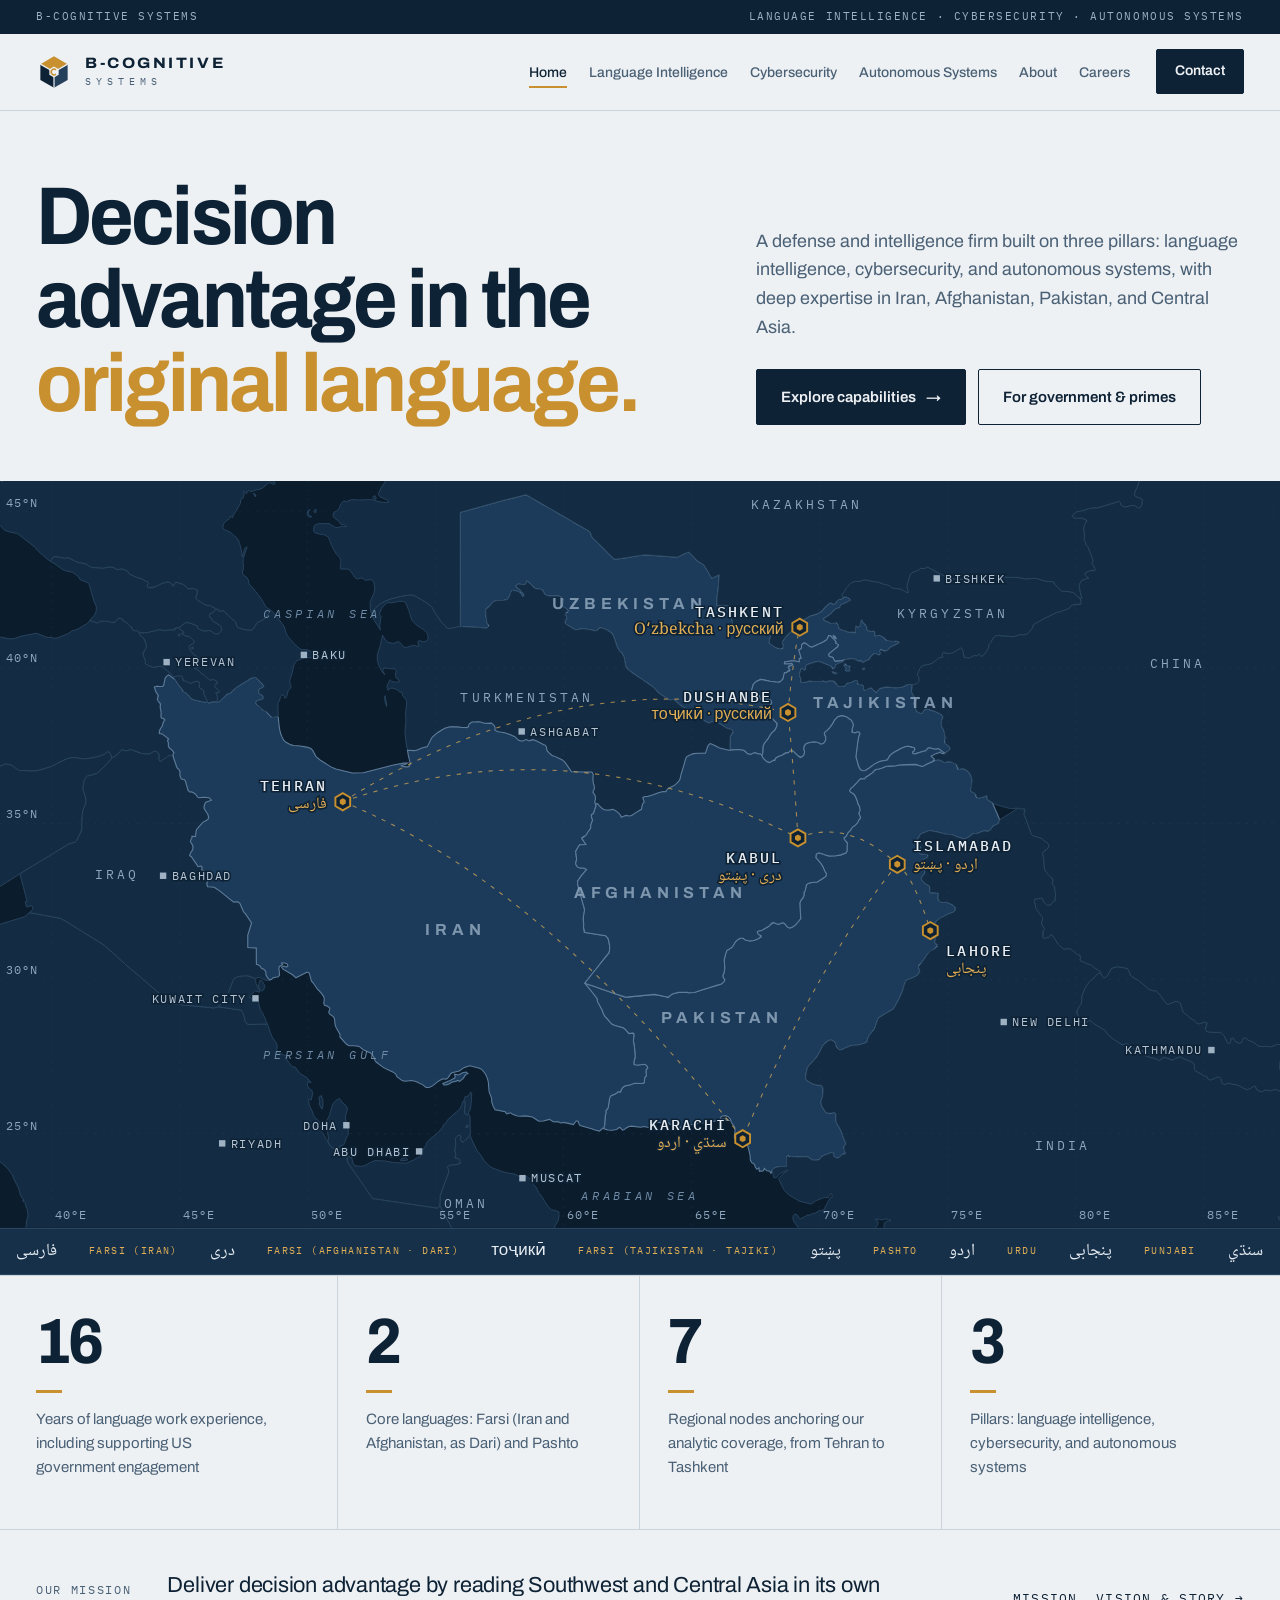
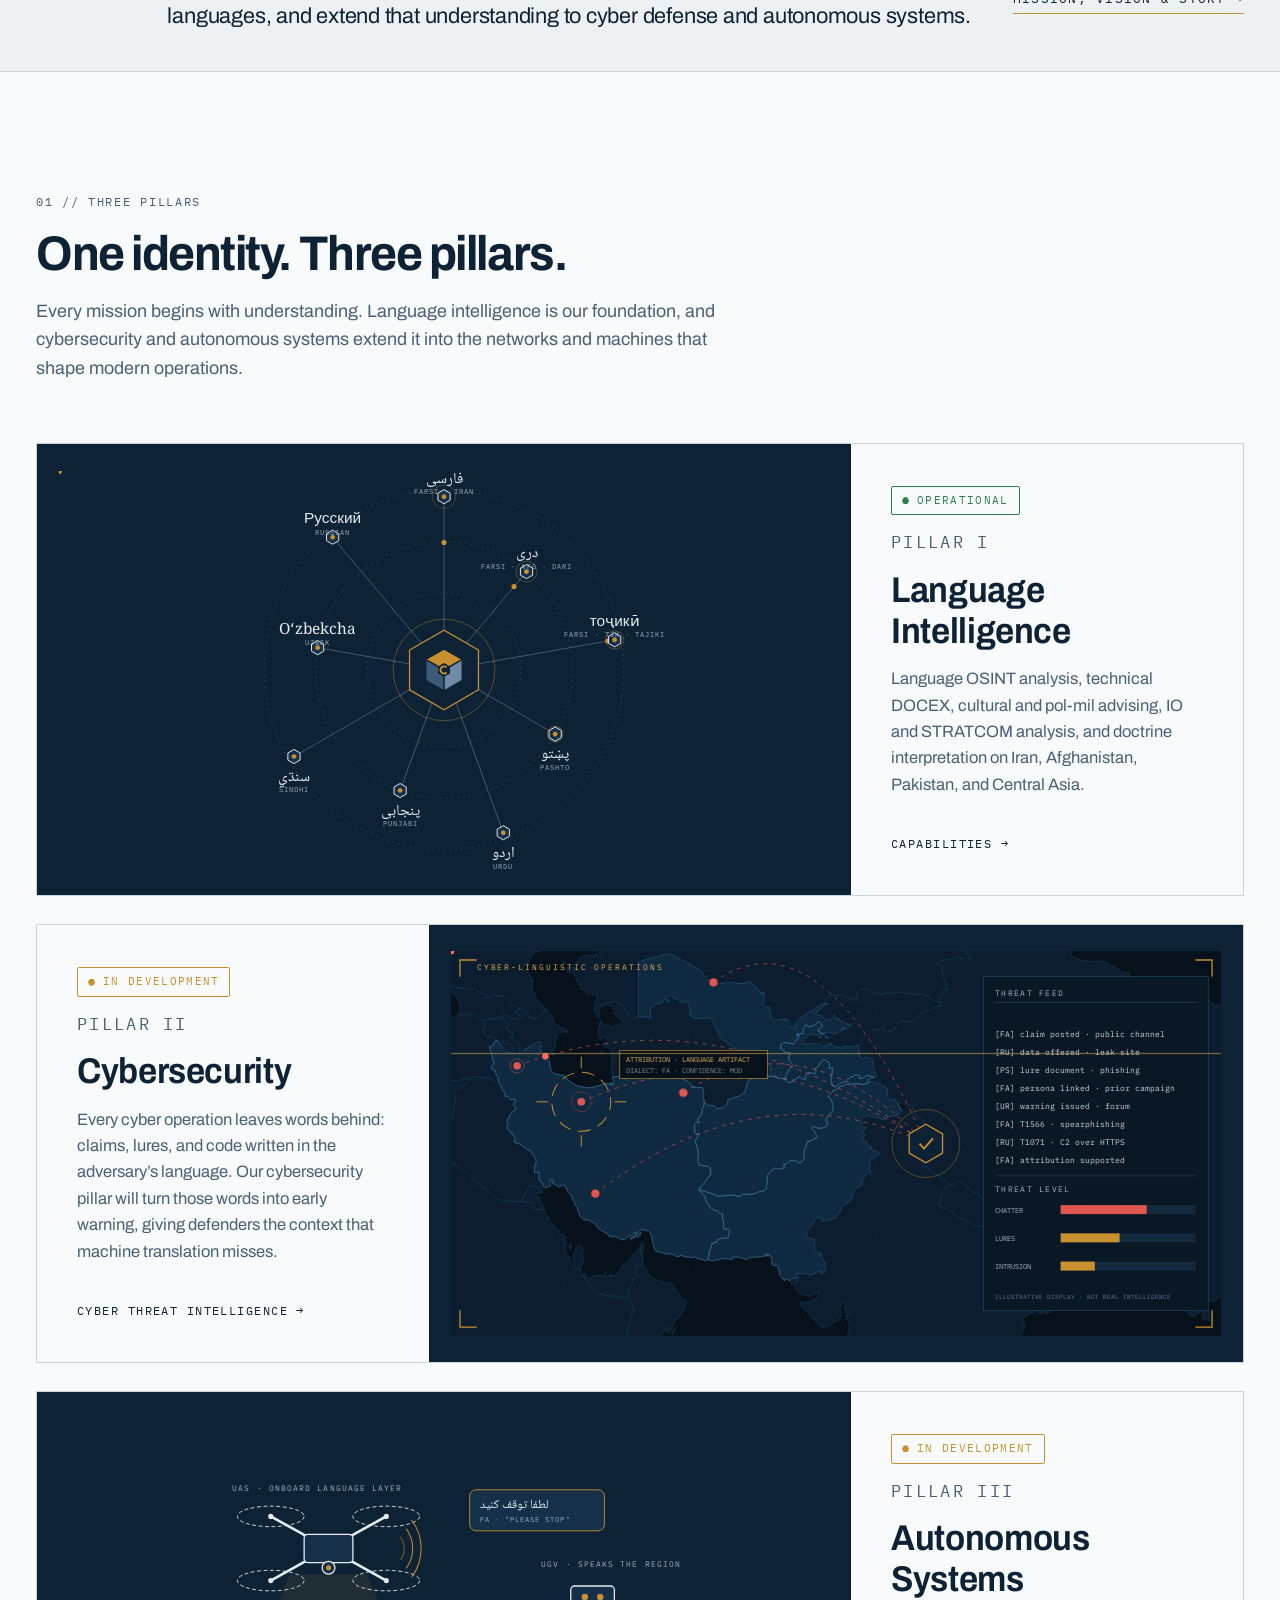
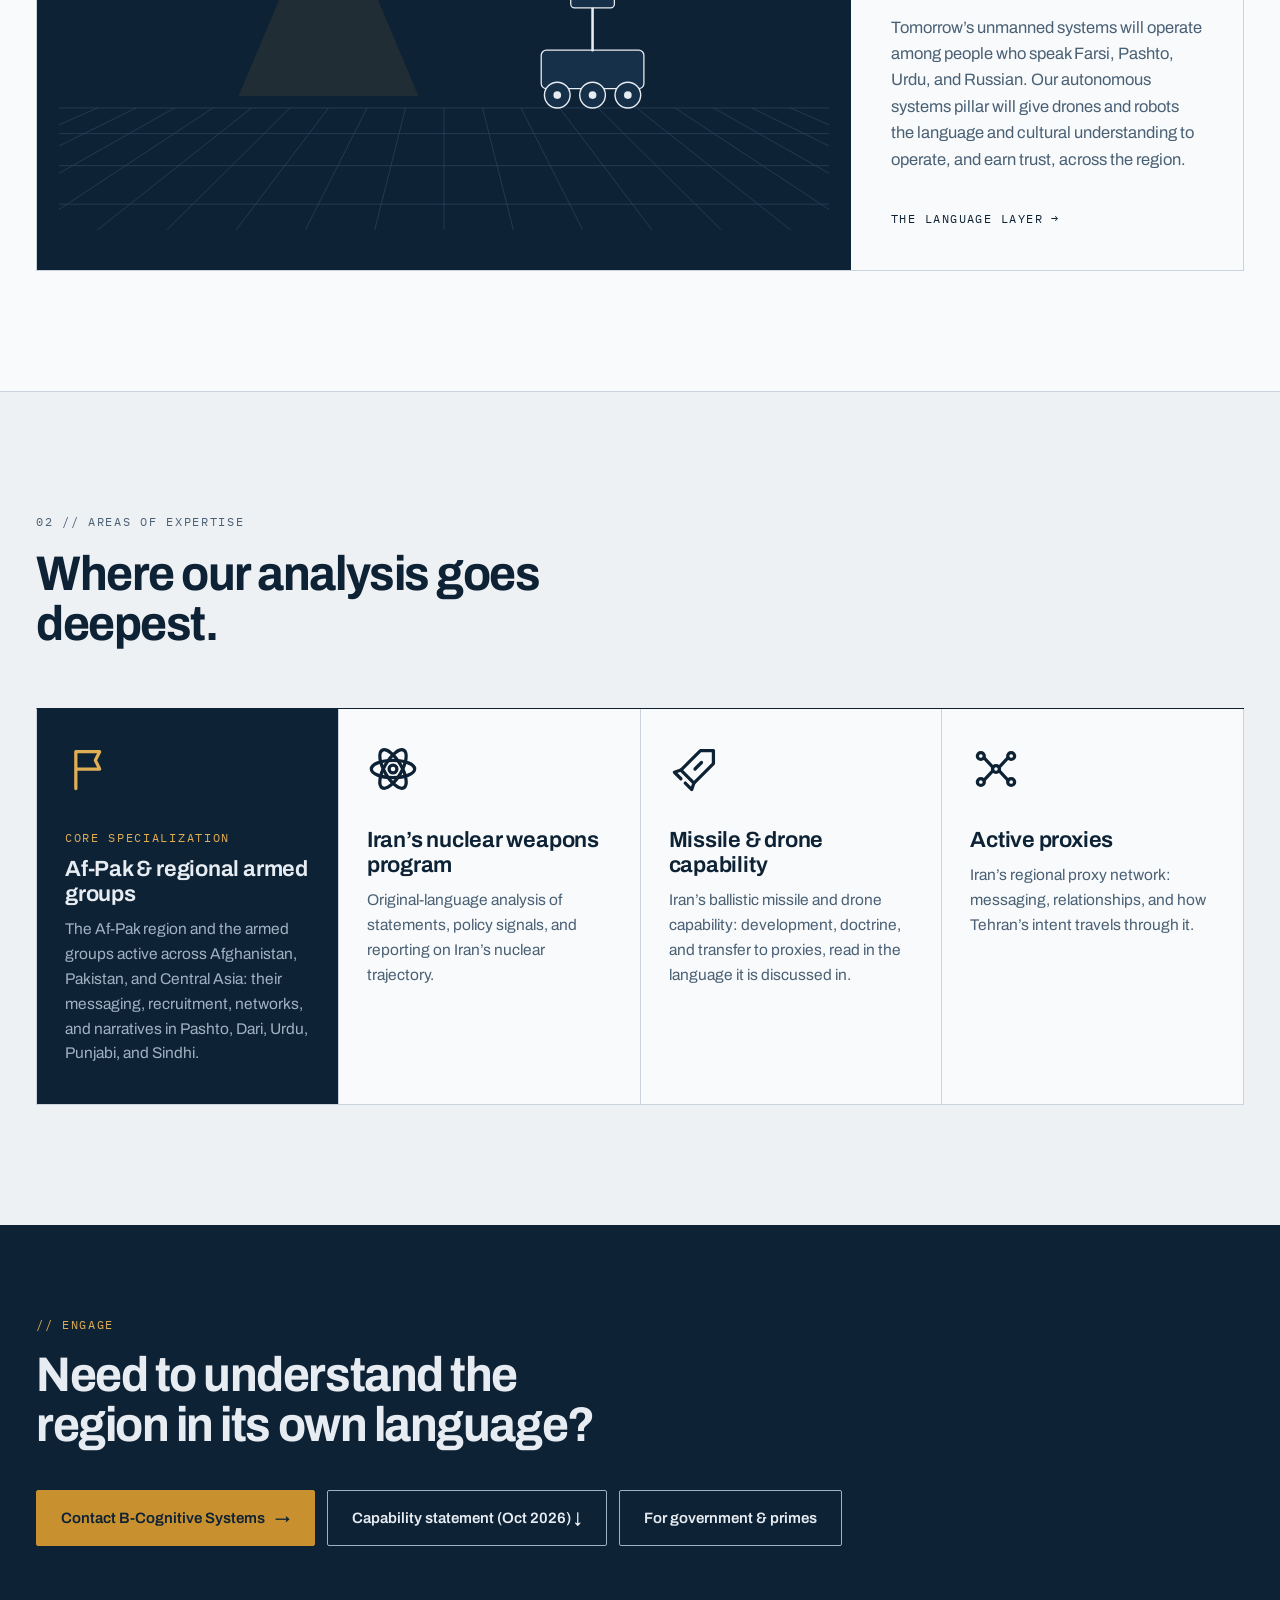
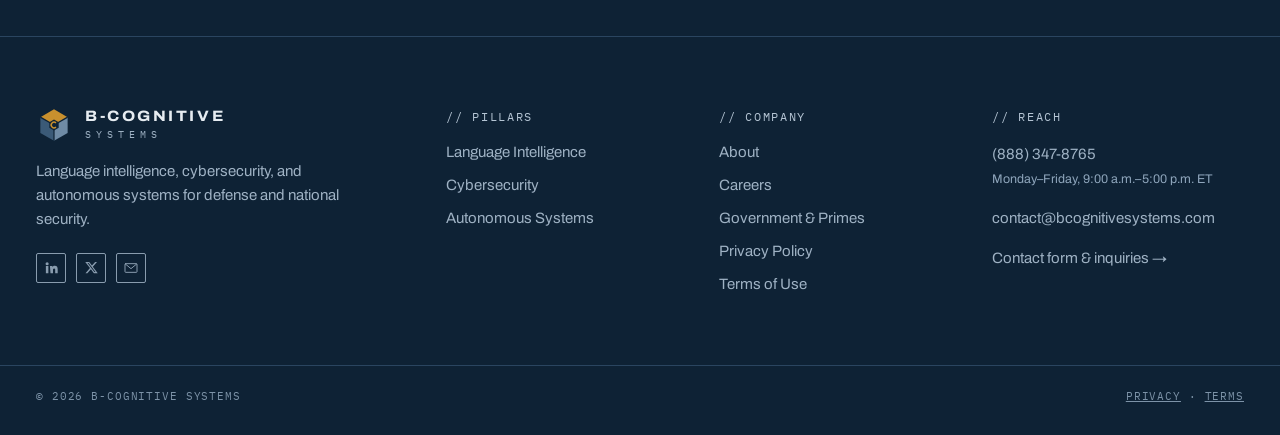
==== commit 7fdd86f5: "Add files via upload" ====
--- a/index.html
+++ b/index.html
@@ -37,7 +37,6 @@
 <main id="main">
 <section class="hero">
  <div class="wrap">
-  <p class="tag reveal">LANGUAGE INTELLIGENCE // CYBERSECURITY // AUTONOMOUS SYSTEMS</p>
   <div class="hero-row"><h1 class="reveal">Decision advantage in the <span>original language.</span></h1>
   <div class="hero-side reveal"><p class="lead">A defense and intelligence firm built on three pillars: language intelligence, cybersecurity, and autonomous systems, with deep expertise in Iran, Afghanistan, Pakistan, and Central Asia.</p><div class="cta"><a href="language-intelligence.html" class="btn">Explore capabilities <span aria-hidden="true">→</span></a><a href="government.html" class="btn line">For government &amp; primes</a></div></div></div>
  </div>
@@ -45,8 +44,8 @@
  <div class="marquee" aria-label="Languages: Farsi (Iran), Farsi (Afghanistan, Dari), Farsi (Tajikistan, Tajiki), Pashto, Urdu, Punjabi, Sindhi, Uzbek, Russian"><div class="mq-track" aria-hidden="true"><span class="s">فارسی</span><span class="e">FARSI (IRAN)</span><span class="s">دری</span><span class="e">FARSI (AFGHANISTAN · DARI)</span><span class="s">тоҷикӣ</span><span class="e">FARSI (TAJIKISTAN · TAJIKI)</span><span class="s">پښتو</span><span class="e">PASHTO</span><span class="s">اردو</span><span class="e">URDU</span><span class="s">پنجابی</span><span class="e">PUNJABI</span><span class="s">سنڌي</span><span class="e">SINDHI</span><span class="s">Oʻzbekcha</span><span class="e">UZBEK</span><span class="s">Русский</span><span class="e">RUSSIAN</span><span class="s">فارسی</span><span class="e">FARSI (IRAN)</span><span class="s">دری</span><span class="e">FARSI (AFGHANISTAN · DARI)</span><span class="s">тоҷикӣ</span><span class="e">FARSI (TAJIKISTAN · TAJIKI)</span><span class="s">پښتو</span><span class="e">PASHTO</span><span class="s">اردو</span><span class="e">URDU</span><span class="s">پنجابی</span><span class="e">PUNJABI</span><span class="s">سنڌي</span><span class="e">SINDHI</span><span class="s">Oʻzbekcha</span><span class="e">UZBEK</span><span class="s">Русский</span><span class="e">RUSSIAN</span></div></div>
  <div class="wrap kpis">
   <div class="kpi reveal"><strong data-count="16">16</strong><span>Years of language work experience, including supporting US government engagement</span></div>
-  <div class="kpi reveal"><strong data-count="9">9</strong><span>Languages, including Farsi as spoken in Iran, Afghanistan (Dari), and Tajikistan (Tajiki)</span></div>
-  <div class="kpi reveal"><strong data-count="7">7</strong><span>Regional nodes: cities that anchor our language and analytic coverage, from Tehran to Tashkent</span></div>
+  <div class="kpi reveal"><strong data-count="2">2</strong><span>Core languages: Farsi (Iran and Afghanistan, as Dari) and Pashto</span></div>
+  <div class="kpi reveal"><strong data-count="7">7</strong><span>Regional nodes anchoring our analytic coverage, from Tehran to Tashkent</span></div>
   <div class="kpi reveal"><strong data-count="3">3</strong><span>Pillars: language intelligence, cybersecurity, and autonomous systems</span></div>
  </div>
  <div class="wrap mission-strip reveal"><p class="tag">OUR MISSION</p><p>Deliver decision advantage by reading Southwest and Central Asia in its own languages, and extend that understanding to cyber defense and autonomous systems.</p><a class="more" href="about.html">Mission, vision &amp; story →</a></div>
@@ -57,9 +56,9 @@
   <div class="shead"><p class="tag">01 // THREE PILLARS</p><h2 class="reveal">One identity. Three pillars.</h2><p class="lead reveal">Every mission begins with understanding. Language intelligence is our foundation, and cybersecurity and autonomous systems extend it into the networks and machines that shape modern operations.</p></div>
  </div>
  <div class="wrap pillar-rows">
-  <a class="prow reveal" href="language-intelligence.html"><div class="prow-art lang"><svg viewBox="0 0 1200 620" class="biggfx" role="img" aria-label="Constellation of nine languages connected to a central analysis core"><g><animateTransform attributeName="transform" type="rotate" from="0 600 310" to="360 600 310" dur="90s" repeatCount="indefinite"/><circle cx="600" cy="310" r="120" class="orbit"/><circle cx="600" cy="310" r="200" class="orbit"/><circle cx="600" cy="310" r="280" class="orbit"/></g><line x1="600" y1="310" x2="600.0" y2="40.0" class="spoke"/><circle r="4" fill="#C8902E"><animateMotion dur="8s" begin="0.0s" repeatCount="indefinite" path="M600.0 40.0 L600 310"/><animate attributeName="opacity" values="0;1;1;0" keyTimes="0;.1;.85;1" dur="8s" begin="0.0s" repeatCount="indefinite"/></circle><circle cx="600.0" cy="40.0" r="12" fill="none" stroke="#C8902E" opacity="0"><animate attributeName="r" values="12;30" dur="6s" begin="0.0s" repeatCount="indefinite"/><animate attributeName="opacity" values=".7;0" dur="6s" begin="0.0s" repeatCount="indefinite"/></circle><polygon points="609.53,45.50 600.00,51.00 590.47,45.50 590.47,34.50 600.00,29.00 609.53,34.50" class="node"/><polygon points="603.46,42.00 600.00,44.00 596.54,42.00 596.54,38.00 600.00,36.00 603.46,38.00" fill="#C8902E"/><text x="600.0" y="18.0" text-anchor="middle" class="scr">فارسی</text><text x="600.0" y="36.0" text-anchor="middle" class="lab sm">FARSI · IRAN</text><line x1="600" y1="310" x2="728.6" y2="156.8" class="spoke"/><circle r="4" fill="#C8902E"><animateMotion dur="8s" begin="0.9s" repeatCount="indefinite" path="M728.6 156.8 L600 310"/><animate attributeName="opacity" values="0;1;1;0" keyTimes="0;.1;.85;1" dur="8s" begin="0.9s" repeatCount="indefinite"/></circle><circle cx="728.6" cy="156.8" r="12" fill="none" stroke="#C8902E" opacity="0"><animate attributeName="r" values="12;30" dur="6s" begin="0.7s" repeatCount="indefinite"/><animate attributeName="opacity" values=".7;0" dur="6s" begin="0.7s" repeatCount="indefinite"/></circle><polygon points="738.08,162.29 728.56,167.79 719.03,162.29 719.03,151.29 728.56,145.79 738.08,151.29" class="node"/><polygon points="732.02,158.79 728.56,160.79 725.09,158.79 725.09,154.79 728.56,152.79 732.02,154.79" fill="#C8902E"/><text x="728.6" y="134.8" text-anchor="middle" class="scr">دری</text><text x="728.6" y="152.8" text-anchor="middle" class="lab sm">FARSI · AFG · DARI</text><line x1="600" y1="310" x2="865.9" y2="263.1" class="spoke"/><circle r="4" fill="#C8902E"><animateMotion dur="8s" begin="1.8s" repeatCount="indefinite" path="M865.9 263.1 L600 310"/><animate attributeName="opacity" values="0;1;1;0" keyTimes="0;.1;.85;1" dur="8s" begin="1.8s" repeatCount="indefinite"/></circle><circle cx="865.9" cy="263.1" r="12" fill="none" stroke="#C8902E" opacity="0"><animate attributeName="r" values="12;30" dur="6s" begin="1.4s" repeatCount="indefinite"/><animate attributeName="opacity" values=".7;0" dur="6s" begin="1.4s" repeatCount="indefinite"/></circle><polygon points="875.42,268.61 865.90,274.11 856.37,268.61 856.37,257.61 865.90,252.11 875.42,257.61" class="node"/><polygon points="869.36,265.11 865.90,267.11 862.43,265.11 862.43,261.11 865.90,259.11 869.36,261.11" fill="#C8902E"/><text x="865.9" y="241.1" text-anchor="middle" class="scr">тоҷикӣ</text><text x="865.9" y="259.1" text-anchor="middle" class="lab sm">FARSI · TJK · TAJIKI</text><line x1="600" y1="310" x2="773.2" y2="410.0" class="spoke"/><circle r="4" fill="#C8902E"><animateMotion dur="8s" begin="2.7s" repeatCount="indefinite" path="M773.2 410.0 L600 310"/><animate attributeName="opacity" values="0;1;1;0" keyTimes="0;.1;.85;1" dur="8s" begin="2.7s" repeatCount="indefinite"/></circle><circle cx="773.2" cy="410.0" r="12" fill="none" stroke="#C8902E" opacity="0"><animate attributeName="r" values="12;30" dur="6s" begin="2.1s" repeatCount="indefinite"/><animate attributeName="opacity" values=".7;0" dur="6s" begin="2.1s" repeatCount="indefinite"/></circle><polygon points="782.73,415.50 773.21,421.00 763.68,415.50 763.68,404.50 773.21,399.00 782.73,404.50" class="node"/><polygon points="776.67,412.00 773.21,414.00 769.74,412.00 769.74,408.00 773.21,406.00 776.67,408.00" fill="#C8902E"/><text x="773.2" y="448.0" text-anchor="middle" class="scr">پښتو</text><text x="773.2" y="466.0" text-anchor="middle" class="lab sm">PASHTO</text><line x1="600" y1="310" x2="692.3" y2="563.7" class="spoke"/><circle r="4" fill="#C8902E"><animateMotion dur="8s" begin="3.6s" repeatCount="indefinite" path="M692.3 563.7 L600 310"/><animate attributeName="opacity" values="0;1;1;0" keyTimes="0;.1;.85;1" dur="8s" begin="3.6s" repeatCount="indefinite"/></circle><circle cx="692.3" cy="563.7" r="12" fill="none" stroke="#C8902E" opacity="0"><animate attributeName="r" values="12;30" dur="6s" begin="2.8s" repeatCount="indefinite"/><animate attributeName="opacity" values=".7;0" dur="6s" begin="2.8s" repeatCount="indefinite"/></circle><polygon points="701.87,569.22 692.35,574.72 682.82,569.22 682.82,558.22 692.35,552.72 701.87,558.22" class="node"/><polygon points="695.81,565.72 692.35,567.72 688.88,565.72 688.88,561.72 692.35,559.72 695.81,561.72" fill="#C8902E"/><text x="692.3" y="601.7" text-anchor="middle" class="scr">اردو</text><text x="692.3" y="619.7" text-anchor="middle" class="lab sm">URDU</text><line x1="600" y1="310" x2="531.6" y2="497.9" class="spoke"/><circle r="4" fill="#C8902E"><animateMotion dur="8s" begin="4.5s" repeatCount="indefinite" path="M531.6 497.9 L600 310"/><animate attributeName="opacity" values="0;1;1;0" keyTimes="0;.1;.85;1" dur="8s" begin="4.5s" repeatCount="indefinite"/></circle><circle cx="531.6" cy="497.9" r="12" fill="none" stroke="#C8902E" opacity="0"><animate attributeName="r" values="12;30" dur="6s" begin="3.5s" repeatCount="indefinite"/><animate attributeName="opacity" values=".7;0" dur="6s" begin="3.5s" repeatCount="indefinite"/></circle><polygon points="541.12,503.44 531.60,508.94 522.07,503.44 522.07,492.44 531.60,486.94 541.12,492.44" class="node"/><polygon points="535.06,499.94 531.60,501.94 528.13,499.94 528.13,495.94 531.60,493.94 535.06,495.94" fill="#C8902E"/><text x="531.6" y="535.9" text-anchor="middle" class="scr">پنجابی</text><text x="531.6" y="553.9" text-anchor="middle" class="lab sm">PUNJABI</text><line x1="600" y1="310" x2="366.2" y2="445.0" class="spoke"/><circle r="4" fill="#C8902E"><animateMotion dur="8s" begin="5.4s" repeatCount="indefinite" path="M366.2 445.0 L600 310"/><animate attributeName="opacity" values="0;1;1;0" keyTimes="0;.1;.85;1" dur="8s" begin="5.4s" repeatCount="indefinite"/></circle><circle cx="366.2" cy="445.0" r="12" fill="none" stroke="#C8902E" opacity="0"><animate attributeName="r" values="12;30" dur="6s" begin="4.2s" repeatCount="indefinite"/><animate attributeName="opacity" values=".7;0" dur="6s" begin="4.2s" repeatCount="indefinite"/></circle><polygon points="375.70,450.50 366.17,456.00 356.65,450.50 356.65,439.50 366.17,434.00 375.70,439.50" class="node"/><polygon points="369.64,447.00 366.17,449.00 362.71,447.00 362.71,443.00 366.17,441.00 369.64,443.00" fill="#C8902E"/><text x="366.2" y="483.0" text-anchor="middle" class="scr">سنڌي</text><text x="366.2" y="501.0" text-anchor="middle" class="lab sm">SINDHI</text><line x1="600" y1="310" x2="403.0" y2="275.3" class="spoke"/><circle r="4" fill="#C8902E"><animateMotion dur="8s" begin="6.3s" repeatCount="indefinite" path="M403.0 275.3 L600 310"/><animate attributeName="opacity" values="0;1;1;0" keyTimes="0;.1;.85;1" dur="8s" begin="6.3s" repeatCount="indefinite"/></circle><circle cx="403.0" cy="275.3" r="12" fill="none" stroke="#C8902E" opacity="0"><animate attributeName="r" values="12;30" dur="6s" begin="4.9s" repeatCount="indefinite"/><animate attributeName="opacity" values=".7;0" dur="6s" begin="4.9s" repeatCount="indefinite"/></circle><polygon points="412.56,280.77 403.04,286.27 393.51,280.77 393.51,269.77 403.04,264.27 412.56,269.77" class="node"/><polygon points="406.50,277.27 403.04,279.27 399.57,277.27 399.57,273.27 403.04,271.27 406.50,273.27" fill="#C8902E"/><text x="403.0" y="253.3" text-anchor="middle" class="scr">Oʻzbekcha</text><text x="403.0" y="271.3" text-anchor="middle" class="lab sm">UZBEK</text><line x1="600" y1="310" x2="426.4" y2="103.2" class="spoke"/><circle r="4" fill="#C8902E"><animateMotion dur="8s" begin="7.2s" repeatCount="indefinite" path="M426.4 103.2 L600 310"/><animate attributeName="opacity" values="0;1;1;0" keyTimes="0;.1;.85;1" dur="8s" begin="7.2s" repeatCount="indefinite"/></circle><circle cx="426.4" cy="103.2" r="12" fill="none" stroke="#C8902E" opacity="0"><animate attributeName="r" values="12;30" dur="6s" begin="5.6s" repeatCount="indefinite"/><animate attributeName="opacity" values=".7;0" dur="6s" begin="5.6s" repeatCount="indefinite"/></circle><polygon points="435.97,108.67 426.45,114.17 416.92,108.67 416.92,97.67 426.45,92.17 435.97,97.67" class="node"/><polygon points="429.91,105.17 426.45,107.17 422.98,105.17 422.98,101.17 426.45,99.17 429.91,101.17" fill="#C8902E"/><text x="426.4" y="81.2" text-anchor="middle" class="scr">Русский</text><text x="426.4" y="99.2" text-anchor="middle" class="lab sm">RUSSIAN</text><circle cx="600" cy="310" r="70" fill="none" stroke="#C8902E" stroke-width="1.5" opacity="0"><animate attributeName="r" values="66;110" dur="7s" repeatCount="indefinite"/><animate attributeName="opacity" values=".6;0" dur="7s" repeatCount="indefinite"/></circle><polygon points="653.69,341.00 600.00,372.00 546.31,341.00 546.31,279.00 600.00,248.00 653.69,279.00" class="core"/><g transform="translate(564,274) scale(1.5)"><polygon points="24.00,3.00 42.19,13.50 24.00,24.00 5.81,13.50" fill="#C8902E"/><polygon points="5.81,13.50 24.00,24.00 24.00,45.00 5.81,34.50" fill="#3B5A77"/><polygon points="24.00,24.00 42.19,13.50 42.19,34.50 24.00,45.00" fill="#6F8BA5"/><g stroke="#0E2235" stroke-width="1.6"><line x1="24" y1="24" x2="5.81" y2="13.50"/><line x1="24" y1="24" x2="42.19" y2="13.50"/><line x1="24" y1="24" x2="24.00" y2="45.00"/></g><polygon points="24.00,16.80 30.24,20.40 30.24,27.60 24.00,31.20 17.76,27.60 17.76,20.40" fill="#0E2235"/><path d="M26.62 21.38 A3.7 3.7 0 1 0 26.62 26.62" fill="none" stroke="#C8902E" stroke-width="2"/></g></svg></div><div class="prow-body"><span class="status on">Operational</span><p class="tag">PILLAR I</p><h3>Language Intelligence</h3><p>Native-language OSINT analysis, technical DOCEX, cultural and pol-mil advising, IO and STRATCOM analysis, and doctrine interpretation on Iran, Afghanistan, Pakistan, and Central Asia.</p><span class="go">Capabilities →</span></div></a>
-  <a class="prow rev reveal" href="cybersecurity.html"><div class="prow-art"><svg viewBox="0 0 1200 600" class="biggfx" role="img" aria-label="Cinematic cyber operations display: a regional threat map with attack paths, a live threat feed, and threat-level gauges"><rect width="1200" height="600" fill="#07111C"/><path d="M583,81L586,81L588,83L584,85L582,86L580,89L577,90L573,93L568,97L570,99L572,100L577,100L580,104L583,106L586,107L588,107L592,107L592,102L594,103L596,100L596,98L599,100L601,103L601,106L604,106L607,106L607,109L609,109L612,110L615,113L619,114L623,114L625,114L618,119L617,121L614,122L611,120L611,123L608,124L606,124L604,126L601,128L599,129L597,130L594,129L591,127L586,127L584,128L577,129L575,126L572,125L572,123L575,121L578,118L577,116L576,112L573,110L571,112L567,115L565,116L560,118L558,118L555,116L552,116L551,119L549,121L551,126L550,129L547,129L544,129L538,130L541,131L544,131L541,133L542,135L540,137L538,138L537,140L537,142L535,145L531,145L527,144L524,143L520,143L517,144L514,146L513,152L518,154L519,157L523,158L526,158L528,160L526,165L527,170L528,172L530,174L532,177L531,180L529,182L527,185L526,187L523,191L522,198L518,199L515,198L512,199L510,199L507,196L503,195L497,196L497,193L497,190L497,186L499,182L494,180L492,178L489,176L486,175L484,174L481,175L479,175L475,173L469,168L464,165L461,163L458,162L454,158L451,158L447,156L443,153L438,148L434,146L429,142L426,140L422,137L419,135L417,133L416,126L415,123L413,121L411,118L409,113L408,110L405,107L402,105L399,104L397,104L394,106L392,105L388,105L385,105L380,105L374,102L372,101L372,98L372,95L371,93L374,92L372,89L369,88L370,85L370,83L367,80L359,80L356,79L354,76L351,75L349,74L345,71L343,69L341,71L338,71L335,71L335,73L339,77L341,79L338,80L337,78L334,76L332,75L330,79L328,81L325,83L319,83L316,85L314,88L311,90L311,95L312,100L314,102L312,104L309,104L302,103L297,103L292,103L292,97L292,92L292,87L292,81L292,76L292,71L292,65L292,60L292,54L292,49L292,44L292,38L292,33L292,27L292,22L292,17L294,16L297,15L300,14L304,13L308,12L311,11L315,10L318,9L321,9L325,8L330,6L334,5L337,5L340,4L342,4L344,5L347,6L349,8L352,9L355,11L358,12L360,14L363,15L366,17L368,19L371,20L374,22L376,23L379,25L382,26L384,28L387,29L390,31L391,34L395,38L397,40L400,43L404,47L407,50L409,52L414,51L418,51L421,50L425,50L429,49L432,49L437,49L442,49L445,50L448,50L452,50L454,50L456,51L460,49L464,47L467,48L471,52L474,55L477,56L478,59L480,62L482,64L483,66L487,65L488,69L488,73L488,76L487,80L487,82L487,85L490,87L493,87L496,87L497,90L497,93L498,96L498,99L499,102L500,106L503,107L507,107L510,107L513,106L516,106L520,106L523,106L525,107L528,110L527,114L528,116L531,118L534,119L537,119L537,117L536,114L538,111L542,107L545,106L546,102L550,100L552,99L556,96L560,94L564,93L566,91L569,88L571,86L574,85L576,86L578,83L581,82ZM588,136L585,137L585,134L583,132L585,132L588,133L588,136Z" fill="#0F2A40" stroke="#3F7FA6" stroke-width="1"/><path d="M298,470L299,485L298,487L296,490L293,492L292,489L292,487L290,487L288,491L288,493L288,496L288,498L288,500L288,503L291,504L292,507L288,509L283,509L283,512L283,516L282,518L281,520L280,523L278,528L277,532L277,534L276,539L273,541L269,541L266,540L262,540L259,539L254,538L250,538L246,537L242,537L238,536L234,535L231,535L229,535L227,534L224,533L222,530L220,527L218,524L216,521L214,517L212,514L209,511L207,508L206,506L206,503L209,503L210,507L213,509L217,510L219,509L224,506L227,505L234,506L240,507L249,507L256,505L259,503L262,501L263,498L265,496L266,492L268,490L275,485L279,480L281,476L283,474L291,467L293,464L294,461L296,463L295,466L295,468L296,471L298,470ZM240,503L238,502L240,501L243,500L241,503ZM252,505L249,506L246,505L250,503Z" fill="#0B1D2E" stroke="#1B3A55" stroke-width="1"/><path d="M236,162L235,160L234,156L236,162ZM292,103L297,103L302,103L307,104L311,104L314,103L312,100L311,95L311,90L314,88L316,85L319,83L325,83L328,82L330,79L331,76L334,76L337,77L338,80L341,79L339,77L337,75L334,73L336,71L340,71L343,69L345,71L348,74L351,75L354,75L356,79L359,80L365,80L369,81L370,84L370,86L372,89L374,92L371,93L372,95L372,98L371,100L374,102L379,105L385,105L387,105L392,105L394,106L397,104L399,104L402,105L405,107L407,108L409,113L411,118L413,121L415,123L416,126L417,133L419,135L422,137L426,140L429,142L434,146L438,148L442,153L447,156L451,158L454,158L458,162L461,163L464,165L469,168L475,173L479,175L481,175L484,174L486,175L489,176L492,178L494,180L498,180L497,186L497,190L497,193L497,196L493,196L489,194L485,192L482,191L480,193L479,196L478,198L473,198L469,199L466,200L464,201L462,205L461,210L459,215L459,218L458,220L455,222L451,224L449,226L447,227L442,228L438,230L434,231L432,231L431,233L432,235L430,238L429,241L426,243L423,245L421,246L418,245L415,247L413,244L411,242L409,241L406,241L403,241L400,240L398,238L395,237L395,233L394,231L392,228L394,225L394,223L393,221L393,217L393,214L384,213L377,213L374,208L371,205L369,203L364,201L361,200L359,198L357,194L355,192L349,189L347,188L345,189L342,188L340,189L337,189L333,186L331,185L325,183L322,182L319,181L318,179L317,177L313,176L310,176L307,175L305,175L303,175L301,175L299,176L298,178L296,179L293,179L289,178L284,178L280,180L277,181L274,183L271,186L268,192L266,194L262,195L259,196L257,196L252,196L250,188L250,182L250,180L251,174L250,171L250,169L250,166L251,163L251,160L250,157L248,154L244,151L240,149L238,150L236,147L238,143L241,145L244,145L246,144L244,142L243,140L243,136L240,135L237,134L234,134L233,136L235,139L232,136L230,133L229,129L229,124L230,121L231,118L232,114L233,109L235,113L238,115L240,115L244,114L247,116L251,119L255,117L257,117L260,118L260,114L264,114L266,114L267,112L267,109L265,106L259,102L255,98L254,95L253,92L252,90L250,85L246,84L244,84L239,85L237,85L233,87L230,94L232,96L231,102L231,105L229,102L226,98L224,92L228,88L231,85L234,84L239,82L244,81L247,80L252,79L256,79L259,80L263,83L267,85L270,88L271,90L275,95L278,100L280,102L283,104L286,104L289,103L292,103Z" fill="#0B1D2E" stroke="#1B3A55" stroke-width="1"/><path d="M-292,131L-296,131L-296,129L-294,128L-292,131ZM10,98L14,99L17,100L22,99L24,99L27,100L29,100L31,97L33,97L35,97L38,99L41,102L43,104L43,106L46,106L48,109L51,111L53,115L53,119L51,123L51,125L53,128L53,130L55,132L58,133L62,133L65,133L67,134L70,136L73,140L75,142L70,139L68,142L66,147L64,148L61,148L60,150L60,152L62,155L62,157L63,160L64,164L65,168L65,171L67,172L66,175L66,177L64,180L63,183L65,184L70,187L69,189L70,191L70,194L73,196L74,198L74,201L71,200L69,202L65,204L63,204L63,199L61,197L58,198L56,199L53,199L51,199L45,197L43,196L38,197L35,195L32,198L29,201L26,199L24,197L21,199L18,201L15,201L11,202L7,203L3,202L-0,202L-3,202L-5,202L-10,204L-19,208L-25,210L-29,211L-31,212L-36,212L-40,211L-43,211L-47,209L-49,207L-52,207L-54,206L-60,209L-63,210L-67,212L-71,212L-74,212L-76,212L-78,210L-82,209L-84,209L-85,211L-86,216L-84,221L-87,222L-90,228L-93,229L-94,232L-97,230L-98,228L-99,224L-100,220L-99,218L-96,215L-93,212L-93,209L-96,206L-99,208L-101,209L-103,211L-106,214L-108,214L-113,213L-117,211L-120,209L-122,208L-130,213L-135,220L-141,223L-145,224L-153,225L-156,225L-159,227L-164,225L-167,223L-172,217L-174,215L-179,213L-187,209L-189,208L-195,208L-201,207L-202,215L-204,220L-208,221L-212,222L-217,224L-226,222L-228,220L-231,215L-232,213L-235,212L-238,211L-243,209L-246,209L-248,212L-252,213L-251,210L-256,210L-259,212L-261,212L-259,209L-253,209L-251,206L-248,204L-259,204L-265,204L-266,201L-261,200L-264,197L-266,196L-268,193L-269,190L-267,187L-267,183L-267,181L-273,179L-275,177L-278,176L-281,177L-285,175L-284,172L-284,168L-281,166L-279,169L-279,172L-276,172L-270,171L-272,170L-275,168L-276,165L-273,163L-271,160L-274,159L-275,157L-274,155L-277,151L-275,147L-273,145L-282,145L-284,146L-289,146L-289,144L-288,142L-288,137L-288,134L-285,133L-282,129L-277,124L-271,125L-269,123L-266,123L-262,126L-257,126L-255,125L-257,123L-255,122L-252,122L-254,125L-247,124L-240,125L-238,125L-233,125L-235,123L-237,121L-234,119L-223,117L-216,117L-226,115L-228,114L-231,112L-231,108L-230,105L-227,105L-215,107L-207,106L-198,108L-189,108L-185,103L-173,97L-169,93L-164,91L-156,89L-149,87L-132,88L-121,88L-116,85L-113,86L-114,89L-112,92L-105,96L-98,94L-96,94L-93,100L-91,102L-89,104L-87,104L-84,102L-82,102L-77,104L-76,106L-69,108L-62,108L-60,110L-50,112L-47,112L-41,110L-30,108L-23,111L-21,111L-16,112L-14,111L-6,108L-3,106L-0,105L2,104L9,100L10,98ZM-252,88L-252,90L-251,93L-248,97L-246,99L-234,105L-232,105L-232,107L-234,110L-237,111L-246,109L-249,108L-254,111L-257,110L-262,111L-263,114L-267,118L-272,121L-276,122L-282,128L-285,131L-287,132L-286,129L-286,126L-282,123L-277,121L-280,119L-284,120L-287,119L-289,119L-290,117L-288,114L-285,111L-285,109L-285,105L-281,102L-279,98L-280,96L-282,95L-285,94L-281,91L-280,88L-276,87L-272,86L-268,85L-265,86L-262,88L-260,89L-257,88L-255,87L-252,88Z" fill="#0B1D2E" stroke="#1B3A55" stroke-width="1"/><path d="M521,200L522,193L526,187L527,185L529,182L531,180L532,177L530,174L528,172L527,170L527,167L528,160L526,158L523,158L521,158L519,155L514,153L514,146L517,144L520,143L524,143L527,144L530,144L533,145L535,144L537,140L538,138L540,137L542,136L541,133L543,132L541,131L538,131L544,129L547,129L549,129L549,127L549,121L551,119L551,117L553,115L557,118L560,118L565,116L567,115L570,113L572,110L576,112L577,115L579,117L575,121L572,123L572,125L575,126L576,129L582,128L579,131L577,134L574,135L573,133L570,131L566,130L564,129L560,130L555,132L554,134L552,135L550,138L550,142L551,145L554,145L557,144L560,144L564,144L566,144L569,144L572,144L574,144L576,144L578,146L580,148L584,148L586,145L589,145L592,143L594,144L594,147L597,147L598,150L603,149L606,151L608,152L610,149L613,149L616,148L620,149L625,149L627,148L630,147L634,147L635,150L636,155L638,157L637,159L637,162L637,164L638,166L642,168L645,165L648,165L652,167L657,169L658,171L657,174L658,178L660,182L660,185L660,188L660,190L664,194L663,196L660,198L656,196L652,195L649,194L646,195L644,197L641,198L637,199L635,198L637,195L635,194L632,193L627,195L621,198L618,200L616,203L610,205L606,206L602,210L599,211L597,211L594,208L593,204L592,201L593,198L593,194L594,190L594,186L595,183L591,183L589,183L589,181L590,177L589,174L585,171L582,170L579,171L576,173L575,176L573,179L571,181L568,183L569,186L569,189L567,191L564,191L561,190L557,190L555,191L553,195L553,197L552,201L549,200L546,198L543,196L541,198L539,198L536,200L533,201L531,203L527,205L525,205L522,203L521,200ZM578,138L575,139L574,137L577,137Z" fill="#0F2A40" stroke="#3F7FA6" stroke-width="1"/><path d="M-99,230L-94,232L-93,229L-90,228L-89,224L-86,222L-86,217L-85,211L-84,209L-82,209L-78,210L-76,212L-74,212L-71,212L-69,213L-63,210L-60,209L-54,206L-52,207L-49,207L-47,209L-44,211L-40,211L-36,212L-31,212L-29,211L-25,210L-19,208L-10,204L-5,202L-3,202L-0,202L3,202L6,203L11,202L15,201L18,201L21,199L23,197L26,199L27,202L25,205L22,208L20,210L16,214L13,214L9,216L6,219L6,221L5,226L6,229L7,232L7,236L6,238L5,241L5,244L4,250L4,256L2,260L0,264L-5,267L-11,270L-17,273L-22,277L-27,280L-33,283L-37,286L-43,289L-48,292L-53,296L-57,298L-63,302L-66,304L-71,308L-75,311L-81,314L-87,313L-89,312L-92,310L-96,309L-98,306L-101,304L-99,301L-98,299L-99,297L-99,295L-99,292L-100,289L-98,287L-96,285L-98,282L-96,280L-94,278L-91,278L-91,276L-88,273L-86,271L-85,269L-87,264L-89,263L-88,260L-91,259L-94,260L-97,260L-99,255L-99,252L-99,250L-98,246L-98,243L-101,238L-100,231Z" fill="#0B1D2E" stroke="#1B3A55" stroke-width="1"/><path d="M-79,477L-82,474L-86,472L-86,469L-82,473L-79,476ZM20,680L21,678L23,680L23,683L19,681L16,678L17,676L17,673L19,678L20,680ZM214,626L209,627L205,628L200,629L194,630L189,630L182,632L176,633L171,633L165,634L160,635L157,636L153,638L148,641L143,644L140,646L137,650L136,652L133,656L131,659L128,663L127,666L126,671L122,673L120,674L117,674L115,671L113,668L108,667L104,668L99,667L94,667L89,666L86,666L83,664L77,663L73,663L69,664L66,664L62,664L59,665L56,665L53,665L51,662L49,661L46,662L43,665L44,667L42,671L42,675L42,677L43,681L41,683L36,688L34,683L34,679L31,676L31,674L29,672L26,667L26,663L21,658L15,653L13,650L10,644L9,639L5,634L5,632L4,629L3,627L3,624L-1,615L-4,611L-4,609L-7,607L-10,603L-17,597L-21,596L-24,594L-26,591L-29,586L-33,580L-36,572L-35,569L-37,564L-38,561L-39,559L-38,555L-38,551L-37,549L-36,547L-37,542L-38,540L-40,537L-42,533L-43,528L-44,525L-47,519L-49,516L-52,511L-56,508L-58,506L-61,505L-63,503L-67,502L-69,498L-71,495L-74,490L-72,487L-72,484L-74,479L-79,471L-82,468L-83,464L-84,461L-87,460L-92,448L-95,444L-96,442L-100,437L-101,433L-105,429L-108,422L-113,414L-115,413L-119,413L-122,412L-124,412L-122,409L-120,403L-120,398L-117,384L-113,384L-110,385L-105,386L-99,387L-96,387L-91,383L-87,380L-85,376L-83,372L-79,371L-73,370L-68,368L-66,365L-65,361L-60,358L-58,357L-61,353L-64,349L-68,345L-71,341L-75,337L-78,333L-73,332L-68,330L-62,329L-56,327L-50,325L-43,323L-39,322L-36,319L-31,319L-25,320L-18,322L-12,323L-10,324L-3,328L1,330L6,333L12,337L16,340L21,343L26,347L31,352L37,357L41,361L48,366L55,372L61,377L66,382L72,387L79,388L88,389L97,390L105,390L108,390L112,390L117,391L120,391L126,392L127,396L128,398L129,401L130,403L134,403L138,403L142,403L145,403L146,405L147,407L149,412L152,416L153,420L154,424L158,426L161,427L162,431L164,434L167,435L170,440L175,443L178,447L176,446L176,448L178,451L180,455L179,460L176,460L177,463L178,466L179,468L180,471L184,476L185,478L186,484L188,486L190,489L192,493L194,496L197,496L200,495L203,496L202,498L201,501L204,502L206,506L207,508L209,511L212,514L214,517L216,521L218,524L220,527L222,530L224,533L227,534L229,535L231,535L234,535L238,536L242,537L246,537L250,538L254,538L259,539L262,540L266,540L269,541L271,541L275,541L278,542L279,544L281,547L282,551L284,554L285,556L285,558L284,561L283,564L282,566L282,569L281,571L280,574L280,576L279,579L278,582L277,584L277,587L276,589L275,592L275,595L274,597L273,600L272,603L270,604L267,605L264,606L260,608L257,609L254,611L250,612L247,613L244,615L240,616L237,617L233,619L230,620L227,621L223,623L220,624L217,625L214,626Z" fill="#0B1D2E" stroke="#1B3A55" stroke-width="1"/><path d="M1871,-220L1868,-216L1865,-217L1863,-217L1867,-220L1870,-221ZM2131,-312L2129,-313L2131,-314L2134,-315L2131,-312ZM1542,-642L1537,-641L1533,-641L1530,-643L1532,-644L1536,-644L1538,-644L1541,-643ZM1625,-660L1622,-661L1625,-662L1627,-661L1625,-660ZM1270,-762L1267,-762L1265,-763L1271,-764L1273,-765L1277,-765L1274,-764L1270,-762ZM1292,-740L1290,-740L1291,-742L1293,-742L1295,-742L1292,-740ZM1101,-725L1098,-724L1095,-727L1101,-725ZM1087,-715L1084,-715L1086,-718L1089,-719L1089,-716L1087,-715ZM1150,-795L1146,-795L1147,-797L1149,-797L1154,-797L1150,-795ZM696,-651L686,-651L683,-652L686,-653L696,-651ZM812,-666L807,-665L804,-667L808,-667L811,-666ZM851,-674L845,-674L847,-675L850,-676L854,-676L851,-674ZM888,-687L895,-687L897,-686L895,-684L889,-684L883,-684L881,-685L885,-686L888,-687ZM357,-835L352,-835L345,-835L343,-836L348,-837L352,-837L356,-836ZM1744,80L1743,77L1741,74L1742,72L1740,71L1741,69L1745,67L1748,67L1751,66L1752,63L1754,60L1755,57L1756,55L1755,52L1754,50L1754,47L1755,40L1753,29L1752,26L1751,22L1750,20L1755,18L1759,17L1762,15L1763,12L1766,9L1768,10L1771,11L1774,12L1777,13L1781,14L1783,14L1786,15L1790,15L1791,11L1792,9L1793,5L1795,4L1798,2L1798,0L1799,-2L1800,-4L1803,-7L1803,-10L1806,-12L1807,-15L1807,-17L1808,-21L1809,-24L1810,-27L1810,-29L1812,-32L1813,-35L1812,-37L1815,-40L1818,-41L1820,-43L1822,-45L1823,-47L1822,-49L1820,-53L1821,-56L1822,-59L1820,-61L1818,-62L1815,-62L1813,-62L1806,-60L1802,-59L1799,-56L1795,-56L1792,-56L1790,-55L1787,-53L1785,-52L1782,-51L1781,-48L1777,-47L1773,-47L1766,-46L1761,-46L1757,-47L1753,-47L1751,-47L1749,-50L1748,-52L1745,-54L1745,-57L1746,-60L1747,-62L1746,-64L1743,-67L1742,-70L1743,-72L1742,-74L1738,-74L1735,-75L1732,-77L1727,-82L1725,-84L1722,-85L1719,-86L1716,-86L1714,-86L1710,-88L1708,-88L1707,-91L1702,-91L1697,-90L1692,-91L1689,-92L1687,-93L1685,-95L1683,-98L1682,-100L1683,-102L1684,-106L1680,-108L1680,-110L1679,-112L1680,-115L1679,-117L1677,-120L1673,-124L1671,-127L1671,-130L1670,-133L1669,-136L1667,-138L1667,-141L1663,-146L1662,-148L1662,-151L1661,-153L1660,-155L1659,-157L1657,-159L1654,-161L1654,-163L1653,-166L1651,-168L1648,-169L1647,-171L1645,-172L1642,-173L1638,-175L1635,-176L1633,-176L1630,-174L1627,-176L1624,-176L1620,-179L1617,-179L1614,-181L1609,-183L1607,-184L1605,-184L1601,-184L1598,-184L1594,-183L1590,-182L1586,-182L1583,-182L1577,-182L1571,-180L1564,-179L1556,-178L1550,-175L1545,-170L1541,-167L1539,-166L1538,-162L1540,-162L1544,-162L1547,-162L1549,-161L1549,-157L1550,-155L1551,-152L1551,-150L1550,-147L1547,-144L1541,-141L1538,-138L1536,-134L1533,-130L1532,-128L1531,-125L1528,-123L1527,-119L1524,-116L1522,-112L1521,-110L1523,-109L1524,-104L1522,-102L1520,-101L1517,-100L1512,-100L1507,-97L1501,-94L1495,-89L1492,-90L1488,-92L1483,-92L1479,-94L1476,-95L1472,-97L1470,-99L1466,-100L1463,-101L1457,-100L1455,-99L1451,-98L1448,-98L1445,-100L1441,-102L1437,-105L1434,-106L1431,-106L1428,-107L1424,-107L1421,-106L1418,-103L1415,-102L1412,-101L1409,-99L1407,-98L1404,-96L1402,-94L1399,-91L1397,-90L1395,-89L1391,-90L1388,-89L1383,-87L1380,-87L1376,-87L1373,-86L1370,-85L1366,-84L1358,-81L1356,-81L1353,-82L1348,-82L1346,-81L1342,-82L1337,-83L1333,-84L1327,-85L1321,-85L1318,-85L1315,-85L1311,-87L1307,-90L1305,-90L1303,-93L1302,-95L1302,-97L1302,-99L1299,-100L1296,-100L1291,-100L1288,-100L1285,-103L1283,-105L1278,-108L1276,-108L1272,-108L1269,-108L1266,-109L1262,-110L1258,-110L1256,-111L1252,-112L1250,-112L1247,-110L1245,-110L1239,-109L1235,-108L1232,-107L1229,-105L1225,-104L1223,-105L1220,-104L1216,-105L1212,-105L1209,-108L1207,-108L1203,-109L1200,-110L1197,-112L1195,-113L1192,-114L1193,-118L1191,-120L1191,-124L1190,-127L1189,-129L1190,-132L1186,-133L1183,-134L1178,-135L1176,-135L1173,-135L1169,-137L1165,-138L1162,-140L1158,-141L1152,-141L1148,-141L1146,-142L1144,-144L1140,-145L1136,-146L1132,-148L1129,-148L1126,-150L1124,-147L1121,-143L1116,-141L1113,-138L1112,-136L1110,-135L1108,-132L1107,-130L1106,-125L1106,-123L1108,-121L1108,-119L1109,-116L1112,-114L1114,-113L1114,-111L1114,-108L1112,-105L1111,-103L1108,-101L1105,-99L1102,-99L1100,-97L1098,-95L1094,-94L1091,-96L1089,-98L1084,-99L1082,-98L1079,-99L1076,-98L1072,-100L1070,-100L1067,-101L1064,-100L1062,-99L1059,-99L1057,-99L1054,-99L1051,-100L1049,-102L1047,-102L1044,-101L1042,-103L1040,-105L1038,-106L1037,-110L1037,-113L1033,-114L1027,-114L1025,-114L1021,-115L1019,-115L1017,-115L1014,-115L1011,-117L1009,-119L1007,-117L1004,-117L1002,-119L999,-121L997,-119L994,-117L991,-117L988,-117L985,-115L983,-114L981,-112L979,-112L974,-111L971,-109L968,-108L966,-106L963,-106L960,-105L958,-103L955,-103L953,-100L948,-100L946,-97L947,-94L943,-93L940,-92L937,-90L934,-88L932,-90L931,-88L928,-88L925,-89L922,-89L918,-88L917,-84L915,-82L911,-81L908,-81L905,-80L901,-79L900,-82L896,-83L894,-85L891,-89L888,-90L888,-93L890,-95L887,-95L884,-92L881,-91L879,-89L876,-89L873,-90L866,-91L863,-92L861,-92L859,-95L856,-98L856,-101L853,-103L848,-105L846,-106L843,-106L840,-111L839,-115L836,-119L831,-122L829,-123L824,-124L820,-124L818,-122L813,-122L810,-119L807,-118L804,-118L802,-118L800,-117L797,-119L793,-119L791,-118L787,-118L787,-121L785,-123L781,-123L780,-126L781,-129L778,-129L776,-131L773,-131L771,-129L768,-129L767,-126L768,-124L766,-122L763,-122L761,-120L756,-123L753,-128L750,-133L749,-136L742,-145L739,-149L734,-156L729,-163L724,-169L721,-173L717,-177L714,-180L710,-183L703,-187L697,-190L692,-193L690,-196L689,-198L694,-198L696,-202L697,-205L693,-204L691,-202L686,-202L684,-201L679,-198L675,-197L670,-197L669,-194L666,-192L663,-190L659,-191L655,-189L651,-186L651,-184L648,-183L644,-185L640,-186L637,-185L632,-182L630,-183L628,-185L629,-188L631,-190L634,-191L636,-193L637,-196L634,-196L630,-194L628,-194L625,-194L621,-197L618,-197L615,-198L615,-195L612,-193L611,-196L610,-199L609,-201L605,-202L603,-199L601,-200L597,-199L590,-198L586,-200L587,-203L587,-205L587,-209L586,-211L584,-217L582,-221L580,-224L574,-225L572,-223L568,-222L564,-223L562,-224L559,-225L555,-226L550,-227L545,-227L542,-226L539,-225L536,-223L531,-222L530,-219L527,-217L524,-217L522,-217L520,-215L516,-215L511,-214L508,-213L501,-212L497,-211L491,-210L486,-210L481,-209L476,-209L473,-207L471,-205L469,-203L466,-204L464,-203L460,-203L458,-203L452,-203L449,-202L445,-200L442,-200L440,-200L436,-199L434,-199L432,-199L430,-197L421,-196L419,-195L410,-195L408,-193L401,-194L396,-196L392,-194L392,-190L391,-188L389,-186L391,-185L394,-184L397,-185L400,-184L397,-182L394,-182L393,-179L395,-178L398,-177L401,-176L404,-175L409,-174L411,-171L408,-170L403,-170L400,-171L397,-171L393,-171L390,-170L388,-168L386,-165L386,-161L389,-157L388,-154L386,-153L383,-151L380,-151L375,-148L371,-147L371,-145L375,-144L378,-142L379,-139L382,-139L389,-137L397,-135L400,-132L401,-130L399,-127L398,-124L397,-121L394,-119L388,-117L382,-116L380,-116L376,-117L372,-120L370,-120L368,-117L366,-114L361,-112L361,-114L354,-116L352,-116L348,-117L344,-121L342,-124L338,-126L335,-126L332,-126L328,-126L326,-124L323,-122L320,-122L318,-123L315,-125L312,-126L309,-125L304,-124L302,-125L299,-123L295,-121L293,-117L291,-116L288,-115L286,-114L283,-115L280,-116L277,-118L273,-121L270,-123L267,-124L265,-124L265,-121L266,-119L266,-116L265,-114L262,-114L262,-117L261,-119L259,-122L257,-124L254,-127L249,-129L244,-134L240,-135L238,-136L235,-135L232,-135L229,-136L226,-135L224,-136L221,-140L219,-141L215,-140L210,-137L207,-136L204,-135L202,-135L200,-138L198,-139L195,-140L193,-141L190,-140L188,-138L186,-136L182,-133L180,-131L178,-130L174,-129L172,-127L169,-127L166,-126L163,-123L157,-118L154,-116L152,-115L149,-115L150,-109L151,-106L153,-103L153,-101L148,-98L145,-97L141,-99L138,-103L134,-107L131,-110L129,-110L126,-109L123,-106L123,-102L120,-99L117,-97L115,-94L114,-89L113,-86L116,-83L118,-81L116,-78L114,-77L111,-73L110,-67L111,-63L114,-61L117,-60L120,-57L119,-54L120,-51L123,-48L127,-49L129,-49L135,-48L139,-48L142,-44L145,-41L147,-38L151,-33L153,-29L155,-25L152,-24L149,-25L147,-24L147,-21L152,-19L155,-17L160,-15L158,-12L152,-9L150,-9L150,-6L150,-4L147,-6L142,-2L138,-0L133,1L131,0L130,3L127,1L128,4L126,6L125,10L123,13L121,16L119,19L119,21L116,22L114,23L112,27L112,29L116,31L118,32L122,35L123,38L124,40L126,45L126,50L128,44L128,47L127,51L127,55L127,57L126,63L130,66L131,68L131,71L138,79L141,83L143,85L144,88L148,91L145,95L142,98L139,99L136,103L134,105L129,105L123,104L121,100L118,97L116,95L114,93L111,91L109,92L106,89L103,88L101,87L99,87L96,85L92,83L92,79L92,76L89,74L85,74L82,72L80,71L77,70L74,72L72,70L70,69L65,70L63,72L59,73L55,74L54,71L55,69L52,68L46,66L41,64L39,61L35,59L31,60L28,58L25,58L22,59L12,58L9,57L2,55L-1,54L-3,52L-6,51L-9,51L-12,51L-16,50L-18,52L-21,52L-28,46L-32,42L-44,33L-52,31L-54,30L-61,24L-64,24L-66,24L-69,23L-72,19L-78,15L-84,14L-80,11L-81,9L-80,7L-78,8L-75,9L-73,10L-65,8L-64,5L-64,1L-61,-2L-59,-7L-56,-7L-54,-9L-52,-9L-48,-9L-52,-13L-56,-16L-59,-16L-61,-19L-62,-22L-58,-21L-55,-23L-51,-23L-48,-22L-49,-26L-46,-27L-42,-28L-36,-31L-33,-31L-34,-35L-38,-37L-40,-35L-45,-34L-47,-34L-43,-36L-47,-36L-54,-33L-54,-35L-54,-38L-53,-40L-52,-43L-48,-45L-45,-46L-42,-50L-37,-50L-31,-50L-26,-50L-23,-51L-22,-55L-21,-58L-20,-60L-22,-61L-21,-64L-22,-67L-26,-68L-25,-71L-21,-72L-24,-75L-25,-77L-21,-79L-18,-82L-16,-84L-18,-87L-17,-90L-20,-91L-23,-91L-26,-93L-29,-94L-32,-95L-34,-97L-38,-96L-40,-97L-43,-98L-45,-100L-49,-100L-53,-102L-55,-100L-57,-99L-64,-103L-65,-106L-68,-109L-71,-111L-74,-109L-77,-109L-82,-108L-85,-106L-87,-107L-89,-108L-92,-108L-94,-110L-96,-111L-99,-111L-103,-109L-106,-111L-108,-113L-108,-116L-108,-118L-109,-122L-110,-125L-112,-125L-114,-128L-119,-129L-121,-128L-124,-129L-126,-130L-131,-130L-130,-132L-131,-136L-133,-138L-128,-141L-133,-147L-135,-151L-137,-154L-141,-156L-143,-155L-146,-155L-149,-156L-152,-156L-157,-154L-162,-154L-165,-155L-167,-155L-169,-150L-172,-149L-175,-149L-179,-150L-180,-153L-183,-155L-183,-158L-183,-160L-184,-162L-183,-165L-185,-168L-188,-171L-187,-174L-183,-176L-181,-176L-179,-175L-173,-173L-170,-174L-166,-176L-163,-178L-161,-179L-161,-182L-165,-184L-166,-186L-171,-189L-175,-190L-178,-190L-178,-193L-178,-195L-182,-197L-186,-199L-188,-201L-189,-204L-192,-206L-191,-209L-194,-211L-198,-213L-197,-216L-194,-219L-195,-221L-197,-225L-196,-227L-196,-230L-198,-232L-200,-233L-204,-236L-209,-238L-212,-238L-215,-238L-217,-237L-219,-236L-223,-234L-226,-236L-225,-239L-227,-241L-231,-242L-234,-242L-237,-240L-239,-242L-241,-244L-244,-244L-247,-243L-249,-245L-248,-248L-249,-251L-250,-253L-252,-256L-253,-258L-255,-261L-259,-261L-258,-264L-257,-268L-255,-271L-259,-274L-261,-275L-263,-277L-265,-277L-264,-281L-262,-283L-257,-285L-259,-287L-261,-292L-262,-295L-261,-297L-263,-306L-263,-308L-260,-311L-257,-313L-255,-316L-253,-319L-251,-320L-249,-321L-252,-323L-251,-327L-251,-330L-248,-329L-246,-328L-243,-331L-240,-331L-238,-331L-235,-331L-233,-332L-231,-334L-220,-334L-211,-332L-212,-335L-216,-338L-219,-340L-222,-340L-226,-339L-231,-340L-236,-343L-240,-344L-242,-347L-240,-348L-241,-351L-249,-349L-256,-348L-249,-353L-244,-356L-241,-358L-238,-360L-233,-363L-228,-365L-223,-369L-219,-372L-215,-375L-207,-381L-204,-384L-195,-390L-190,-393L-188,-395L-186,-398L-183,-403L-185,-406L-189,-409L-194,-413L-201,-415L-205,-417L-212,-422L-209,-424L-205,-428L-203,-431L-203,-434L-206,-436L-211,-438L-214,-441L-211,-444L-211,-446L-218,-448L-220,-450L-221,-453L-219,-454L-217,-456L-221,-458L-219,-460L-219,-464L-217,-466L-219,-467L-216,-468L-213,-468L-212,-471L-215,-477L-217,-480L-220,-482L-222,-486L-224,-488L-227,-492L-231,-496L-231,-499L-228,-502L-225,-504L-222,-507L-218,-509L-215,-512L-214,-515L-217,-517L-223,-521L-226,-524L-232,-526L-239,-527L-241,-531L-243,-534L-238,-541L-239,-543L-243,-543L-241,-545L-239,-545L-235,-547L-230,-548L-226,-553L-217,-555L-213,-556L-211,-557L-210,-560L-206,-560L-201,-559L-198,-559L-196,-560L-195,-562L-196,-565L-193,-564L-185,-563L-181,-563L-179,-565L-174,-565L-175,-568L-167,-567L-163,-565L-156,-564L-155,-561L-160,-561L-171,-562L-168,-559L-162,-558L-157,-557L-155,-557L-156,-555L-150,-556L-148,-557L-147,-554L-149,-550L-151,-549L-148,-549L-143,-553L-131,-554L-129,-553L-119,-552L-116,-552L-113,-552L-110,-553L-99,-551L-85,-546L-63,-539L-51,-533L-45,-530L-42,-531L-27,-525L-22,-524L-24,-527L-21,-526L-18,-523L-15,-522L-12,-519L-9,-518L-6,-518L-4,-517L-0,-516L2,-510L3,-506L6,-505L7,-502L6,-497L4,-495L-9,-486L-17,-483L-33,-479L-45,-478L-50,-477L-60,-478L-65,-479L-71,-481L-78,-482L-82,-483L-89,-483L-106,-485L-109,-486L-120,-490L-124,-489L-126,-489L-127,-491L-133,-492L-138,-493L-140,-494L-143,-494L-146,-494L-152,-496L-155,-497L-158,-500L-167,-503L-176,-503L-171,-502L-168,-501L-165,-500L-165,-497L-161,-495L-158,-494L-152,-492L-151,-489L-147,-487L-145,-487L-142,-486L-146,-484L-148,-484L-144,-484L-133,-481L-128,-479L-122,-475L-120,-473L-120,-471L-122,-468L-124,-465L-128,-462L-125,-459L-123,-456L-120,-452L-119,-448L-117,-447L-119,-442L-115,-439L-111,-438L-108,-437L-104,-438L-101,-437L-94,-434L-91,-430L-83,-428L-78,-427L-70,-425L-65,-427L-58,-428L-56,-430L-58,-434L-59,-437L-61,-438L-69,-438L-72,-438L-74,-439L-76,-441L-82,-445L-85,-447L-86,-449L-86,-451L-84,-451L-81,-452L-79,-457L-76,-457L-67,-455L-58,-450L-56,-449L-53,-449L-50,-449L-47,-448L-37,-446L-27,-442L-24,-443L-22,-445L-18,-447L-15,-447L-11,-447L-12,-450L-13,-452L-16,-454L-21,-459L-23,-461L-24,-463L-23,-465L-12,-470L-9,-472L-5,-475L2,-476L10,-479L16,-482L22,-487L24,-488L29,-487L32,-486L36,-486L40,-486L44,-486L50,-484L50,-480L54,-480L56,-479L59,-477L61,-477L61,-481L63,-486L68,-492L67,-495L67,-498L65,-502L60,-503L56,-504L55,-507L56,-510L60,-515L63,-523L63,-526L63,-529L47,-537L60,-536L62,-536L80,-536L88,-536L96,-534L101,-530L106,-526L111,-522L111,-519L106,-519L101,-519L89,-517L86,-516L77,-511L77,-508L81,-506L89,-504L93,-499L96,-497L99,-496L104,-496L107,-495L109,-495L111,-495L127,-498L130,-499L132,-506L135,-510L134,-513L142,-515L149,-516L153,-515L152,-519L155,-519L159,-520L174,-524L180,-527L184,-528L189,-530L192,-531L197,-531L202,-532L207,-534L214,-536L217,-535L220,-534L219,-531L222,-531L227,-533L225,-537L223,-537L228,-540L242,-544L249,-546L257,-546L263,-546L261,-546L251,-545L252,-542L250,-540L252,-535L252,-533L247,-532L245,-532L241,-531L242,-529L244,-529L252,-528L255,-529L258,-529L261,-529L264,-529L267,-527L270,-528L271,-532L276,-534L281,-536L286,-536L291,-538L293,-538L298,-538L304,-537L310,-536L314,-536L320,-538L335,-544L338,-544L349,-546L352,-547L353,-544L355,-543L358,-540L355,-539L353,-537L352,-533L357,-532L362,-531L365,-531L367,-532L369,-535L367,-537L368,-539L373,-539L380,-540L382,-541L386,-544L388,-546L387,-550L383,-549L377,-557L373,-560L375,-562L381,-563L386,-566L390,-566L404,-564L421,-564L435,-562L451,-559L459,-557L466,-554L468,-553L474,-551L478,-550L482,-549L488,-547L494,-545L501,-544L506,-543L509,-541L519,-536L529,-532L533,-530L535,-531L542,-536L545,-542L548,-545L544,-545L540,-544L538,-545L536,-546L532,-548L528,-552L527,-556L521,-559L518,-560L507,-563L505,-560L502,-562L503,-566L505,-570L507,-570L511,-572L509,-575L511,-582L512,-587L509,-589L503,-588L500,-589L501,-592L503,-595L500,-594L502,-597L505,-600L511,-601L517,-603L525,-606L531,-609L535,-613L537,-617L542,-626L546,-632L553,-639L557,-640L559,-637L562,-637L568,-638L577,-638L594,-638L596,-638L602,-636L605,-636L612,-635L616,-634L619,-633L619,-628L618,-625L615,-619L611,-613L609,-610L606,-608L602,-606L601,-604L605,-600L615,-597L617,-592L618,-589L617,-581L614,-578L614,-574L615,-565L615,-558L614,-555L614,-550L615,-546L617,-543L619,-542L626,-539L633,-536L634,-534L632,-533L628,-530L626,-527L625,-525L626,-522L626,-520L624,-517L622,-516L615,-513L600,-500L597,-498L591,-499L595,-494L591,-492L585,-490L583,-489L579,-488L575,-489L572,-490L576,-492L578,-493L576,-494L573,-492L570,-492L566,-494L563,-495L559,-495L549,-495L547,-495L547,-493L549,-490L553,-488L559,-487L564,-485L571,-484L587,-485L591,-484L595,-484L602,-482L605,-482L610,-484L611,-488L629,-495L633,-496L638,-499L640,-501L642,-507L644,-509L655,-516L658,-520L657,-523L657,-525L655,-528L652,-530L650,-533L652,-538L654,-541L664,-543L673,-544L683,-546L687,-546L690,-546L693,-544L695,-541L703,-537L705,-534L706,-530L705,-522L704,-518L707,-517L712,-515L716,-513L720,-513L731,-513L738,-513L731,-514L723,-515L712,-517L711,-521L711,-523L713,-527L717,-528L720,-529L719,-532L718,-534L716,-538L713,-544L710,-544L707,-545L694,-549L681,-552L673,-552L670,-552L663,-549L658,-548L649,-550L642,-549L639,-550L640,-556L636,-561L634,-563L634,-565L639,-574L641,-576L646,-580L649,-583L637,-595L634,-598L630,-601L626,-602L636,-613L641,-615L648,-616L652,-617L658,-619L661,-620L663,-623L664,-627L663,-630L660,-633L657,-636L661,-637L665,-637L669,-635L671,-633L673,-630L673,-627L675,-625L675,-623L672,-621L669,-616L667,-616L666,-612L671,-609L671,-606L667,-603L668,-601L676,-599L683,-598L696,-598L699,-596L712,-597L721,-593L726,-592L730,-591L738,-592L741,-593L737,-593L734,-593L731,-593L727,-595L724,-600L718,-601L714,-600L710,-601L703,-603L698,-604L690,-606L687,-607L685,-609L683,-613L684,-615L689,-617L698,-617L702,-617L711,-613L716,-613L724,-615L723,-618L720,-619L716,-619L710,-618L710,-621L713,-621L715,-622L719,-624L724,-626L729,-626L748,-626L758,-622L768,-620L773,-619L775,-618L788,-611L791,-610L799,-610L808,-611L813,-611L817,-611L819,-610L822,-609L819,-606L817,-604L807,-600L804,-599L803,-595L802,-593L804,-590L803,-586L801,-584L801,-582L802,-579L802,-581L807,-586L809,-591L812,-592L815,-592L817,-591L818,-586L818,-583L816,-579L812,-577L813,-573L816,-572L819,-572L819,-575L823,-577L827,-578L830,-580L832,-583L830,-586L829,-588L824,-593L820,-596L822,-600L826,-604L828,-607L828,-609L824,-613L821,-614L812,-614L810,-615L804,-618L802,-622L800,-623L794,-624L790,-625L784,-625L780,-626L775,-628L773,-632L772,-635L774,-637L775,-639L771,-641L769,-642L767,-646L767,-649L770,-651L770,-654L787,-655L794,-656L828,-656L830,-656L845,-657L851,-658L858,-657L860,-657L865,-657L868,-659L875,-660L887,-661L893,-661L896,-660L889,-657L883,-655L877,-654L872,-652L872,-649L877,-647L882,-645L886,-643L889,-643L878,-647L875,-648L874,-651L877,-652L883,-654L897,-655L901,-657L906,-659L902,-660L899,-661L889,-668L887,-669L879,-670L876,-671L879,-674L883,-674L886,-674L888,-673L893,-671L899,-672L897,-673L893,-674L889,-676L884,-677L878,-678L871,-679L873,-681L877,-681L879,-683L888,-680L892,-680L896,-682L903,-686L901,-688L898,-689L894,-689L895,-691L898,-692L908,-690L924,-694L929,-696L940,-698L945,-698L957,-701L973,-702L982,-702L989,-704L1000,-705L1004,-705L1022,-707L1033,-708L1025,-709L1023,-710L1020,-708L1015,-710L1013,-708L1010,-708L1011,-712L1014,-711L1017,-713L1024,-712L1028,-713L1033,-713L1039,-713L1041,-713L1051,-713L1058,-714L1062,-714L1068,-713L1071,-712L1063,-708L1069,-709L1080,-711L1080,-708L1087,-709L1093,-711L1096,-711L1099,-710L1102,-711L1107,-713L1113,-714L1116,-715L1122,-716L1124,-716L1128,-715L1132,-715L1139,-713L1143,-711L1140,-707L1137,-706L1140,-706L1143,-708L1145,-709L1144,-714L1140,-716L1137,-717L1130,-720L1128,-721L1125,-722L1140,-722L1147,-722L1154,-722L1164,-723L1168,-722L1173,-722L1179,-721L1171,-723L1167,-723L1169,-727L1166,-730L1167,-734L1171,-735L1173,-736L1177,-739L1199,-746L1209,-749L1213,-749L1217,-749L1226,-751L1229,-751L1241,-749L1244,-748L1251,-747L1259,-746L1262,-745L1266,-743L1259,-742L1252,-740L1243,-738L1232,-737L1229,-736L1251,-736L1258,-736L1259,-734L1261,-734L1267,-735L1271,-735L1278,-734L1283,-735L1289,-734L1292,-732L1288,-730L1283,-728L1277,-724L1272,-724L1278,-723L1280,-722L1287,-723L1296,-722L1301,-724L1302,-726L1307,-728L1310,-727L1316,-727L1330,-728L1342,-727L1351,-728L1364,-728L1369,-727L1373,-725L1377,-725L1380,-724L1383,-722L1380,-719L1384,-720L1387,-721L1389,-720L1393,-720L1394,-716L1397,-714L1394,-712L1397,-712L1401,-713L1403,-715L1400,-716L1406,-716L1409,-713L1412,-708L1417,-709L1415,-704L1413,-701L1410,-700L1410,-703L1403,-703L1393,-707L1391,-707L1395,-704L1400,-701L1404,-702L1407,-700L1411,-699L1415,-698L1413,-694L1399,-687L1385,-684L1379,-681L1368,-679L1360,-676L1350,-675L1347,-672L1339,-671L1340,-669L1333,-666L1324,-664L1307,-656L1299,-655L1289,-655L1287,-654L1280,-649L1278,-648L1268,-647L1258,-639L1253,-636L1248,-635L1253,-635L1259,-636L1266,-639L1269,-642L1271,-643L1274,-643L1286,-644L1291,-644L1298,-644L1303,-646L1306,-646L1309,-646L1315,-648L1325,-649L1329,-652L1335,-651L1339,-651L1351,-655L1357,-656L1356,-658L1350,-657L1344,-657L1337,-657L1338,-661L1344,-663L1347,-664L1360,-662L1363,-662L1364,-665L1368,-665L1372,-664L1366,-663L1369,-660L1377,-658L1384,-657L1389,-657L1397,-658L1399,-660L1397,-663L1401,-662L1404,-660L1407,-657L1408,-654L1404,-651L1406,-649L1410,-648L1410,-644L1410,-641L1408,-639L1405,-638L1403,-636L1404,-634L1407,-632L1414,-632L1408,-633L1405,-636L1409,-639L1411,-641L1412,-644L1411,-646L1415,-648L1418,-648L1414,-649L1411,-650L1417,-653L1421,-654L1436,-654L1446,-657L1469,-656L1484,-654L1507,-654L1515,-653L1512,-651L1507,-651L1505,-649L1506,-646L1516,-643L1526,-642L1532,-640L1535,-640L1548,-640L1556,-639L1563,-639L1571,-639L1573,-639L1576,-638L1581,-637L1586,-637L1589,-638L1585,-639L1588,-641L1595,-639L1598,-639L1601,-640L1603,-642L1605,-644L1605,-646L1602,-648L1601,-653L1603,-655L1610,-655L1613,-656L1622,-658L1625,-658L1630,-657L1646,-652L1649,-651L1655,-652L1658,-653L1658,-650L1664,-648L1670,-650L1672,-653L1687,-651L1691,-651L1695,-648L1698,-648L1704,-646L1706,-646L1710,-645L1713,-643L1709,-640L1707,-639L1704,-638L1712,-637L1716,-635L1714,-633L1708,-630L1705,-630L1702,-630L1714,-628L1717,-627L1720,-624L1720,-621L1717,-619L1710,-619L1701,-622L1696,-624L1688,-627L1689,-624L1693,-623L1699,-619L1710,-611L1712,-612L1715,-614L1717,-613L1721,-611L1716,-611L1711,-610L1709,-609L1714,-607L1719,-603L1726,-596L1732,-595L1737,-592L1742,-591L1744,-591L1747,-592L1749,-589L1751,-587L1754,-587L1756,-588L1759,-589L1761,-591L1766,-596L1768,-598L1771,-599L1770,-601L1772,-605L1774,-608L1781,-614L1784,-614L1786,-611L1792,-608L1798,-605L1803,-603L1811,-602L1823,-602L1825,-604L1829,-605L1835,-606L1839,-608L1846,-608L1850,-608L1856,-607L1869,-603L1873,-602L1875,-600L1880,-598L1883,-597L1886,-596L1884,-599L1887,-599L1893,-601L1889,-602L1885,-602L1888,-606L1891,-607L1897,-606L1900,-608L1902,-608L1906,-606L1910,-604L1912,-604L1918,-605L1925,-605L1920,-610L1920,-614L1917,-615L1913,-616L1919,-617L1923,-620L1926,-621L1929,-621L1918,-622L1916,-622L1910,-621L1909,-623L1915,-628L1918,-628L1934,-628L1939,-629L1947,-630L1944,-634L1938,-636L1941,-638L1951,-637L1955,-635L1966,-634L1994,-633L1997,-633L2009,-632L2014,-631L2027,-630L2032,-629L2037,-628L2044,-628L2047,-627L2047,-625L2032,-625L2027,-626L2021,-626L2018,-626L2015,-624L2010,-623L2007,-623L2009,-621L2012,-621L2024,-623L2054,-624L2058,-624L2054,-620L2050,-618L2044,-615L2042,-615L2047,-620L2043,-620L2038,-622L2036,-618L2037,-615L2031,-614L2028,-614L2025,-615L2024,-613L2024,-610L2026,-610L2038,-611L2044,-612L2049,-615L2060,-621L2064,-624L2067,-624L2070,-625L2089,-624L2100,-623L2110,-621L2115,-619L2119,-617L2120,-614L2118,-613L2106,-613L2102,-612L2099,-610L2105,-609L2110,-609L2117,-607L2121,-605L2132,-605L2130,-602L2128,-601L2122,-599L2125,-600L2136,-602L2139,-602L2142,-602L2151,-600L2154,-598L2161,-594L2154,-593L2169,-589L2174,-589L2187,-590L2194,-590L2206,-593L2218,-594L2229,-594L2235,-595L2250,-595L2265,-595L2276,-594L2289,-592L2302,-588L2309,-585L2313,-582L2315,-577L2314,-575L2311,-572L2311,-570L2309,-567L2311,-565L2317,-563L2329,-562L2332,-561L2333,-557L2334,-554L2335,-549L2337,-547L2340,-546L2336,-538L2334,-537L2331,-536L2336,-536L2338,-538L2341,-542L2344,-543L2345,-548L2343,-551L2343,-553L2352,-559L2357,-561L2361,-562L2372,-562L2377,-563L2382,-563L2387,-563L2391,-564L2395,-563L2402,-561L2426,-560L2431,-559L2447,-558L2452,-559L2463,-564L2467,-563L2471,-561L2475,-557L2476,-553L2478,-552L2481,-552L2488,-550L2496,-548L2498,-544L2501,-541L2510,-542L2519,-542L2528,-547L2528,-550L2526,-553L2523,-555L2520,-560L2512,-561L2516,-564L2519,-566L2518,-572L2526,-572L2533,-572L2547,-570L2559,-569L2565,-568L2568,-567L2573,-566L2574,-568L2581,-567L2586,-567L2593,-567L2602,-566L2612,-567L2621,-568L2624,-567L2628,-567L2634,-564L2644,-561L2653,-561L2663,-558L2673,-557L2681,-555L2683,-553L2689,-552L2701,-547L-4297,-546L-4293,-545L-4289,-544L-4286,-544L-4284,-543L-4275,-541L-4271,-539L-4268,-537L-4272,-538L-4271,-536L-4267,-535L-4263,-534L-4260,-533L-4258,-530L-4254,-531L-4263,-535L-4252,-531L-4249,-530L-4251,-529L-4248,-528L-4246,-529L-4244,-528L-4242,-527L-4237,-526L-4206,-515L-4205,-513L-4204,-510L-4207,-508L-4202,-508L-4200,-510L-4196,-508L-4198,-504L-4198,-502L-4197,-499L-4195,-494L-4198,-491L-4193,-490L-4190,-489L-4189,-486L-4188,-484L-4185,-486L-4182,-487L-4180,-485L-4181,-481L-4179,-483L-4177,-485L-4177,-487L-4182,-489L-4185,-491L-4181,-492L-4180,-494L-4181,-497L-4183,-499L-4186,-499L-4188,-500L-4191,-501L-4189,-502L-4178,-502L-4174,-503L-4170,-502L-4164,-501L-4167,-498L-4167,-496L-4164,-496L-4165,-499L-4162,-498L-4154,-498L-4151,-498L-4161,-500L-4153,-500L-4150,-499L-4146,-499L-4142,-499L-4137,-498L-4133,-495L-4129,-492L-4125,-490L-4120,-488L-4113,-484L-4114,-482L-4112,-483L-4109,-483L-4107,-482L-4107,-480L-4100,-480L-4098,-479L-4099,-476L-4101,-477L-4105,-476L-4110,-474L-4113,-473L-4113,-469L-4115,-467L-4120,-468L-4122,-468L-4124,-469L-4126,-470L-4129,-471L-4128,-469L-4124,-467L-4124,-465L-4126,-464L-4129,-465L-4131,-465L-4137,-465L-4139,-464L-4144,-466L-4146,-466L-4150,-468L-4153,-469L-4155,-469L-4152,-467L-4148,-464L-4146,-463L-4146,-460L-4154,-458L-4151,-458L-4148,-458L-4145,-456L-4147,-453L-4153,-450L-4157,-450L-4159,-450L-4162,-449L-4159,-448L-4159,-446L-4159,-444L-4156,-443L-4153,-443L-4151,-442L-4148,-439L-4155,-439L-4157,-441L-4159,-441L-4159,-438L-4164,-436L-4166,-436L-4168,-439L-4167,-442L-4170,-439L-4172,-438L-4175,-438L-4178,-439L-4180,-440L-4184,-443L-4186,-444L-4191,-446L-4196,-447L-4200,-448L-4202,-448L-4204,-448L-4207,-448L-4210,-449L-4213,-451L-4216,-453L-4216,-455L-4216,-458L-4217,-461L-4221,-464L-4230,-465L-4237,-467L-4239,-467L-4242,-467L-4248,-464L-4252,-464L-4264,-464L-4268,-465L-4267,-469L-4271,-471L-4273,-473L-4276,-477L-4272,-476L-4271,-479L-4269,-481L-4268,-483L-4272,-482L-4275,-480L-4278,-481L-4279,-484L-4283,-483L-4284,-480L-4289,-479L-4292,-478L-4292,-476L-4293,-474L-4291,-471L-4286,-469L-4284,-466L-4286,-463L-4290,-458L-4297,-454L2700,-453L2697,-451L2693,-448L2687,-447L2678,-444L2675,-443L2670,-445L2660,-446L2656,-447L2652,-451L2648,-453L2643,-454L2638,-453L2634,-454L2638,-453L2644,-453L2647,-451L2648,-448L2642,-449L2636,-449L2634,-449L2627,-452L2621,-449L2614,-447L2608,-447L2597,-445L2600,-445L2608,-447L2613,-447L2619,-447L2623,-448L2627,-450L2629,-450L2631,-447L2631,-445L2628,-443L2635,-445L2640,-444L2642,-444L2646,-446L2653,-447L2653,-443L2653,-440L2658,-436L2664,-434L2667,-435L2669,-438L2672,-435L2674,-432L2673,-429L2677,-428L2678,-425L2679,-421L2677,-421L2673,-420L2677,-419L2677,-416L2680,-416L2680,-418L2682,-415L2684,-412L2690,-410L2692,-407L2689,-406L2691,-403L2694,-402L2695,-400L2693,-397L2689,-394L2687,-393L2686,-390L2683,-391L2665,-395L2658,-396L2652,-396L2651,-398L2652,-401L2648,-400L2645,-400L2644,-398L2649,-396L2643,-395L2639,-394L2634,-392L2632,-390L2618,-386L2615,-385L2611,-385L2602,-381L2599,-379L2592,-378L2589,-377L2583,-375L2579,-376L2575,-372L2570,-368L2564,-370L2564,-368L2562,-366L2559,-363L2555,-363L2555,-360L2552,-359L2549,-357L2546,-356L2543,-355L2538,-352L2527,-348L2524,-347L2521,-345L2520,-343L2517,-336L2512,-335L2509,-337L2507,-340L2501,-346L2495,-348L2485,-349L2483,-348L2479,-349L2473,-349L2465,-347L2463,-346L2455,-345L2450,-342L2440,-334L2438,-332L2435,-332L2434,-335L2434,-337L2436,-339L2437,-343L2438,-347L2435,-347L2430,-344L2423,-341L2420,-340L2417,-338L2413,-338L2413,-334L2411,-332L2407,-332L2405,-335L2402,-337L2400,-337L2397,-335L2394,-333L2395,-335L2393,-336L2391,-336L2388,-336L2384,-333L2381,-331L2379,-328L2378,-324L2378,-319L2374,-315L2372,-315L2373,-312L2370,-310L2366,-307L2362,-305L2356,-299L2354,-295L2353,-290L2353,-288L2355,-285L2361,-283L2363,-286L2366,-287L2376,-285L2377,-281L2375,-278L2372,-276L2369,-273L2368,-271L2369,-267L2369,-262L2370,-259L2374,-259L2376,-258L2377,-255L2379,-252L2379,-247L2376,-245L2374,-242L2370,-243L2366,-247L2367,-249L2371,-251L2373,-254L2370,-253L2366,-253L2363,-251L2364,-248L2360,-246L2356,-244L2352,-238L2349,-233L2348,-230L2348,-226L2349,-223L2353,-218L2355,-215L2355,-212L2353,-211L2348,-207L2340,-207L2336,-209L2333,-208L2329,-207L2324,-205L2320,-201L2316,-199L2313,-195L2311,-189L2312,-187L2314,-184L2312,-182L2314,-178L2315,-174L2310,-176L2306,-177L2298,-174L2294,-172L2290,-169L2288,-171L2285,-172L2286,-169L2286,-164L2285,-158L2285,-155L2282,-150L2278,-143L2272,-138L2268,-137L2266,-134L2260,-129L2253,-124L2251,-125L2250,-129L2247,-131L2246,-135L2246,-146L2244,-156L2244,-160L2241,-162L2240,-165L2239,-168L2239,-171L2236,-189L2235,-193L2231,-207L2229,-215L2228,-223L2228,-226L2230,-237L2231,-243L2236,-258L2238,-260L2247,-265L2251,-268L2253,-272L2256,-276L2255,-278L2254,-281L2252,-282L2256,-284L2260,-283L2265,-284L2269,-289L2275,-288L2280,-289L2282,-290L2284,-292L2289,-295L2296,-298L2299,-301L2301,-303L2304,-305L2306,-307L2311,-315L2321,-321L2325,-325L2328,-326L2331,-327L2338,-332L2343,-336L2349,-339L2353,-345L2359,-348L2367,-351L2372,-354L2380,-354L2382,-355L2384,-356L2387,-357L2384,-359L2390,-364L2392,-367L2388,-370L2389,-372L2393,-375L2394,-379L2394,-383L2396,-389L2404,-393L2409,-392L2414,-392L2417,-393L2420,-393L2413,-394L2408,-396L2403,-398L2400,-399L2397,-399L2379,-395L2378,-393L2378,-390L2375,-386L2375,-383L2373,-380L2373,-377L2377,-376L2377,-374L2374,-372L2371,-373L2370,-375L2368,-375L2365,-374L2361,-374L2357,-371L2335,-358L2332,-356L2329,-353L2324,-353L2322,-352L2318,-350L2318,-352L2319,-355L2322,-359L2318,-360L2315,-359L2312,-357L2313,-362L2313,-364L2313,-366L2318,-371L2319,-374L2321,-377L2320,-380L2318,-380L2309,-377L2306,-376L2303,-378L2301,-380L2299,-381L2296,-380L2292,-379L2286,-378L2282,-378L2278,-377L2272,-377L2265,-377L2258,-375L2254,-372L2250,-370L2249,-365L2246,-364L2243,-362L2238,-359L2234,-353L2231,-351L2226,-348L2217,-344L2209,-338L2206,-333L2203,-331L2203,-329L2202,-326L2202,-323L2205,-323L2209,-324L2217,-322L2220,-320L2220,-318L2218,-316L2214,-316L2211,-315L2207,-317L2203,-314L2198,-314L2196,-315L2192,-317L2185,-317L2184,-314L2180,-314L2176,-310L2170,-311L2167,-312L2162,-312L2161,-310L2153,-309L2146,-309L2142,-314L2149,-316L2154,-315L2159,-316L2164,-317L2161,-319L2158,-318L2155,-319L2149,-324L2146,-325L2143,-326L2140,-326L2138,-324L2134,-323L2132,-324L2129,-323L2133,-325L2129,-326L2126,-327L2124,-327L2113,-330L2109,-330L2106,-329L2102,-327L2104,-324L2099,-323L2097,-324L2096,-321L2098,-321L2099,-318L2095,-318L2091,-318L2086,-322L2079,-321L2075,-319L2072,-318L2062,-320L2058,-321L2053,-323L2048,-317L2043,-316L2041,-316L2039,-320L2034,-322L2013,-321L2006,-321L2001,-321L1994,-320L1988,-320L1976,-317L1971,-315L1965,-312L1960,-306L1957,-304L1952,-301L1945,-298L1941,-295L1939,-293L1935,-285L1926,-281L1923,-278L1918,-276L1916,-273L1910,-271L1905,-267L1900,-264L1891,-256L1889,-253L1881,-245L1878,-244L1875,-241L1871,-239L1867,-237L1863,-234L1857,-232L1855,-230L1851,-226L1843,-222L1839,-221L1833,-217L1832,-214L1833,-212L1837,-211L1845,-208L1852,-209L1859,-209L1862,-209L1864,-208L1864,-205L1863,-203L1862,-196L1861,-193L1862,-190L1865,-191L1868,-191L1870,-190L1872,-195L1869,-198L1875,-201L1877,-201L1880,-201L1877,-198L1875,-197L1876,-195L1879,-194L1883,-193L1880,-191L1877,-188L1873,-186L1874,-184L1882,-184L1886,-185L1892,-188L1894,-192L1896,-194L1898,-190L1895,-187L1892,-185L1895,-184L1900,-189L1900,-192L1901,-196L1900,-198L1899,-202L1908,-200L1912,-199L1920,-201L1923,-199L1929,-196L1932,-190L1939,-185L1945,-183L1949,-179L1952,-178L1953,-175L1951,-173L1949,-171L1943,-173L1947,-169L1950,-167L1950,-163L1950,-161L1948,-158L1951,-154L1954,-152L1953,-149L1952,-146L1950,-144L1948,-141L1944,-139L1942,-134L1939,-130L1939,-125L1936,-119L1935,-114L1936,-104L1937,-102L1935,-99L1935,-95L1936,-91L1934,-85L1933,-82L1932,-80L1932,-77L1930,-72L1929,-66L1928,-64L1926,-61L1921,-58L1919,-56L1916,-53L1913,-51L1909,-45L1906,-39L1898,-32L1896,-28L1894,-24L1893,-20L1891,-18L1889,-13L1882,-5L1881,-3L1876,2L1870,7L1863,13L1862,15L1860,17L1857,21L1853,24L1852,27L1848,30L1845,31L1839,41L1838,44L1833,47L1831,51L1827,53L1822,57L1812,62L1809,65L1803,67L1801,67L1796,69L1793,71L1789,68L1787,68L1784,66L1781,66L1776,66L1777,58L1771,61L1767,61L1770,57L1766,57L1761,64L1758,68L1755,71L1751,72L1746,71L1747,75L1745,79ZM126,-824L135,-823L141,-824L143,-824L147,-823L150,-821L149,-819L138,-820L132,-822L129,-822L125,-820L123,-819L121,-819L117,-818L111,-818L108,-815L105,-815L100,-815L98,-817L91,-817L86,-817L81,-818L76,-819L81,-820L104,-822L113,-822L118,-823L124,-824ZM181,-826L184,-826L191,-826L193,-825L204,-822L206,-822L209,-820L198,-819L194,-817L181,-817L173,-816L167,-813L154,-813L150,-811L155,-811L156,-808L152,-808L148,-809L146,-807L140,-807L137,-807L132,-806L130,-807L136,-809L130,-810L126,-810L122,-809L117,-809L114,-810L112,-810L125,-815L130,-816L135,-817L141,-817L145,-818L149,-816L158,-816L160,-820L161,-824L166,-825L178,-826L181,-826ZM521,-716L513,-714L509,-713L504,-712L499,-712L492,-710L479,-708L471,-707L462,-706L453,-704L444,-703L441,-703L434,-701L429,-701L410,-697L401,-695L399,-694L396,-694L394,-694L388,-691L386,-690L384,-689L380,-688L375,-687L379,-686L376,-683L372,-681L365,-681L365,-679L362,-678L355,-680L353,-677L351,-675L349,-674L342,-675L344,-671L343,-669L340,-667L327,-664L328,-661L328,-659L324,-658L320,-660L318,-660L321,-658L322,-656L314,-652L311,-649L305,-647L301,-647L297,-648L293,-648L283,-649L278,-649L273,-651L268,-651L264,-650L259,-648L256,-651L250,-657L250,-659L253,-659L257,-661L261,-662L265,-662L268,-664L271,-667L279,-673L294,-675L291,-676L287,-676L285,-677L291,-682L296,-685L302,-686L299,-687L292,-687L290,-688L291,-691L293,-692L295,-691L298,-691L302,-689L309,-693L309,-695L311,-696L317,-696L323,-695L325,-698L333,-701L339,-704L344,-705L348,-707L350,-708L353,-708L357,-708L366,-709L371,-710L375,-713L382,-713L384,-713L388,-712L391,-713L390,-716L392,-717L401,-718L405,-717L413,-716L418,-716L424,-716L428,-716L439,-718L457,-719L462,-721L466,-722L469,-722L471,-722L473,-723L478,-724L480,-724L482,-724L484,-725L488,-728L493,-730L503,-732L511,-733L517,-734L519,-734L526,-734L535,-732L539,-731L543,-729L543,-726L543,-724L536,-721L530,-718L521,-716ZM279,-647L288,-646L295,-646L299,-645L300,-643L296,-641L296,-638L295,-636L289,-635L286,-632L281,-630L280,-628L280,-626L283,-622L281,-619L280,-617L282,-614L283,-612L285,-609L289,-605L293,-601L301,-596L310,-592L313,-590L321,-588L324,-587L320,-585L317,-585L314,-584L305,-585L302,-587L300,-587L297,-587L300,-585L303,-584L301,-583L295,-585L291,-585L288,-584L286,-586L277,-585L274,-585L270,-586L266,-587L263,-586L260,-587L257,-588L248,-589L241,-590L246,-591L245,-593L251,-595L255,-596L251,-598L245,-600L242,-601L240,-604L232,-605L228,-605L223,-606L218,-605L213,-604L211,-605L208,-606L205,-608L204,-611L204,-615L206,-618L211,-620L216,-620L219,-620L222,-621L226,-623L228,-626L229,-628L231,-630L232,-632L228,-633L225,-634L230,-637L234,-638L237,-638L239,-638L241,-638L239,-640L238,-643L241,-645L244,-646L246,-646L249,-647L251,-647L255,-647L257,-647L260,-647L266,-649L269,-649L272,-649L275,-649L279,-647ZM1080,-830L1083,-828L1098,-824L1103,-824L1106,-823L1106,-821L1104,-821L1094,-820L1092,-819L1091,-817L1094,-813L1098,-812L1095,-811L1093,-810L1067,-808L1050,-808L1044,-807L1038,-806L1029,-805L1024,-805L1012,-807L996,-809L994,-810L990,-810L985,-811L983,-813L986,-814L990,-816L997,-816L1003,-817L1008,-819L1011,-821L1017,-823L1007,-822L1004,-823L1006,-825L1011,-826L1013,-828L1019,-829L1021,-829L1024,-829L1029,-829L1034,-830L1038,-830L1043,-831L1047,-831L1052,-832L1066,-834L1070,-833L1074,-832L1079,-830ZM1103,-808L1107,-807L1109,-805L1107,-804L1104,-802L1102,-801L1102,-799L1106,-801L1110,-802L1114,-801L1119,-803L1119,-805L1126,-805L1134,-805L1138,-804L1142,-802L1147,-801L1149,-799L1146,-798L1144,-796L1143,-794L1142,-792L1142,-788L1139,-787L1136,-787L1132,-788L1129,-788L1134,-786L1138,-784L1143,-783L1146,-781L1139,-777L1125,-777L1117,-776L1114,-776L1110,-777L1107,-776L1103,-777L1100,-777L1094,-778L1088,-779L1086,-781L1078,-781L1066,-781L1061,-783L1053,-782L1051,-782L1046,-783L1044,-784L1040,-786L1037,-788L1035,-790L1026,-791L1021,-792L1017,-792L1013,-793L1020,-796L1028,-797L1032,-799L1036,-800L1038,-803L1045,-805L1049,-806L1056,-805L1058,-806L1060,-807L1067,-807L1073,-807L1075,-807L1078,-807L1092,-808L1101,-808ZM1204,-787L1201,-783L1195,-778L1198,-778L1201,-780L1205,-782L1208,-782L1210,-783L1215,-784L1219,-784L1222,-784L1224,-784L1227,-781L1233,-780L1234,-778L1238,-777L1243,-778L1245,-777L1248,-777L1250,-775L1252,-771L1251,-769L1242,-766L1236,-766L1231,-765L1220,-763L1206,-763L1202,-762L1200,-762L1190,-762L1181,-762L1171,-762L1168,-761L1158,-759L1149,-757L1145,-756L1138,-757L1136,-757L1134,-758L1137,-759L1139,-762L1142,-763L1148,-765L1150,-768L1153,-771L1153,-773L1156,-775L1160,-776L1165,-776L1164,-779L1167,-781L1169,-783L1171,-786L1173,-786L1178,-787L1179,-789L1182,-790L1185,-788L1189,-787L1192,-787L1190,-790L1195,-791L1202,-790L1207,-789L1204,-787ZM1927,-707L1931,-706L1933,-706L1935,-703L1937,-702L1941,-702L1944,-704L1944,-706L1944,-709L1951,-712L1954,-714L1959,-713L1964,-712L1973,-708L1977,-707L1982,-706L1988,-706L1990,-706L1995,-707L1997,-707L2028,-701L2030,-700L2023,-699L2019,-697L2019,-695L2011,-689L2008,-688L2004,-688L1996,-689L1992,-689L1987,-690L1982,-692L1980,-693L1978,-698L1979,-700L1981,-701L1984,-702L1975,-704L1970,-703L1966,-703L1967,-698L1970,-695L1976,-690L1983,-689L1986,-686L1980,-684L1977,-683L1974,-683L1970,-684L1966,-686L1964,-687L1960,-687L1955,-686L1951,-685L1938,-684L1935,-684L1931,-683L1926,-685L1921,-686L1918,-686L1916,-683L1914,-681L1912,-680L1910,-679L1908,-679L1906,-679L1904,-680L1888,-682L1885,-684L1880,-687L1878,-688L1876,-688L1871,-690L1867,-693L1866,-695L1870,-695L1873,-695L1871,-700L1872,-705L1881,-705L1879,-706L1878,-710L1882,-711L1886,-711L1889,-712L1891,-713L1895,-714L1903,-715L1905,-715L1908,-713L1916,-711L1921,-709L1927,-707ZM2058,-696L2063,-696L2070,-697L2089,-697L2091,-694L2098,-692L2102,-693L2113,-693L2122,-692L2125,-691L2128,-690L2130,-689L2133,-691L2136,-691L2133,-686L2126,-684L2117,-682L2112,-682L2102,-682L2087,-682L2083,-683L2081,-684L2076,-685L2074,-686L2067,-687L2064,-687L2060,-689L2056,-690L2045,-692L2046,-694L2047,-696L2049,-698L2053,-701L2057,-699L2058,-696ZM1979,-204L1983,-198L1983,-195L1982,-192L1986,-183L1988,-178L1989,-174L1990,-170L1990,-164L1990,-162L1989,-159L1987,-156L1987,-150L1988,-146L1989,-144L1990,-142L1990,-139L1992,-136L1993,-134L1993,-131L1998,-113L2000,-107L2004,-98L2006,-93L2007,-90L2008,-87L2009,-85L2010,-81L2012,-78L2015,-76L2017,-73L2017,-69L2015,-73L2011,-77L2009,-79L2006,-82L2003,-84L2000,-85L1991,-84L1988,-83L1986,-82L1984,-80L1983,-75L1977,-60L1976,-56L1975,-51L1975,-48L1977,-43L1980,-40L1982,-39L1984,-36L1986,-30L1987,-27L1990,-26L1993,-25L1994,-20L1995,-16L1994,-12L1993,-10L1992,-8L1992,-12L1991,-15L1991,-18L1985,-21L1981,-21L1978,-24L1976,-23L1972,-20L1971,-18L1970,-15L1968,-9L1967,-7L1965,-6L1963,-9L1961,-17L1962,-23L1965,-31L1965,-34L1965,-36L1964,-39L1964,-43L1965,-47L1966,-49L1967,-52L1968,-54L1967,-61L1965,-65L1962,-69L1962,-71L1964,-77L1965,-79L1966,-85L1967,-88L1967,-91L1967,-106L1967,-108L1966,-113L1966,-116L1966,-119L1967,-122L1968,-124L1968,-129L1966,-134L1965,-136L1962,-139L1959,-141L1959,-144L1958,-146L1958,-154L1960,-158L1961,-161L1962,-166L1962,-172L1961,-174L1961,-179L1964,-182L1967,-183L1971,-181L1973,-181L1975,-182L1976,-184L1975,-186L1978,-187L1978,-190L1977,-194L1974,-198L1971,-201L1975,-201L1977,-203ZM-4297,-606L-4294,-606L-4291,-607L-4288,-607L-4285,-607L-4282,-607L-4279,-607L-4277,-607L-4275,-607L-4266,-606L-4262,-605L-4259,-604L-4254,-601L-4250,-600L-4249,-597L-4254,-595L-4259,-594L-4268,-594L-4280,-592L-4285,-591L-4291,-593L-4297,-593L2701,-593L2696,-591L2687,-590L2681,-589L2677,-593L2678,-596L2681,-597L2688,-601L2695,-604L2698,-604L2701,-606L-4297,-606ZM-100,-457L-99,-454L-101,-452L-104,-454L-106,-456L-102,-457ZM232,-602L235,-599L238,-598L235,-595L234,-593L231,-595L229,-597L225,-599L223,-599L220,-600L220,-602L224,-602L226,-602L229,-602L232,-602ZM2471,-208L2464,-211L2460,-213L2462,-213L2464,-213L2468,-211L2471,-208ZM2328,-589L2324,-589L2323,-591L2325,-591L2328,-589ZM2343,-544L2343,-546L2337,-548L2336,-551L2337,-554L2336,-557L2340,-559L2344,-561L2346,-560L2346,-558L2341,-556L2341,-553L2341,-551L2342,-549L2344,-547L2344,-545ZM2103,-726L2089,-726L2095,-728L2108,-729L2106,-728L2103,-726ZM1886,-605L1881,-603L1877,-604L1875,-604L1872,-604L1869,-605L1873,-607L1883,-607L1885,-606ZM1297,-761L1293,-759L1291,-760L1284,-760L1273,-761L1276,-761L1294,-762L1297,-761ZM1390,-725L1393,-724L1392,-721L1389,-722L1384,-723L1381,-725L1387,-725L1389,-726ZM1080,-717L1077,-716L1076,-713L1072,-714L1067,-714L1064,-715L1057,-716L1062,-716L1066,-717L1073,-717L1075,-718L1080,-717ZM1076,-735L1072,-734L1067,-733L1064,-735L1058,-734L1067,-736L1080,-739L1078,-736L1076,-735ZM944,-738L940,-738L937,-739L939,-741L946,-741L944,-738ZM655,-637L651,-638L646,-640L645,-642L650,-643L654,-643L656,-643L661,-642L657,-641L655,-639ZM671,-651L668,-650L673,-653L680,-654L682,-653L679,-651L671,-651ZM828,-665L825,-665L820,-665L814,-666L820,-667L827,-667L829,-666ZM513,-559L511,-557L508,-557L510,-560L513,-560ZM498,-583L495,-583L494,-587L498,-583ZM565,-488L561,-487L558,-489L554,-493L557,-493L561,-493L563,-493L566,-492L566,-490L565,-488ZM177,-806L168,-808L173,-810L180,-810L177,-807ZM203,-803L196,-803L184,-803L177,-804L185,-805L189,-805L194,-807L200,-806L203,-803ZM190,-829L188,-829L184,-830L186,-832L189,-832L193,-831L190,-829ZM282,-811L277,-810L274,-810L277,-812L280,-812L282,-811ZM261,-815L259,-814L250,-816L251,-818L257,-818L261,-817ZM364,-803L357,-803L355,-803L352,-804L349,-804L361,-807L366,-806L368,-804L364,-803ZM343,-829L346,-828L349,-825L348,-823L344,-822L337,-822L330,-823L326,-825L320,-826L316,-828L320,-829L324,-829L332,-831L335,-830L341,-829L343,-829ZM181,-551L181,-548L179,-547L177,-549L174,-548L168,-543L160,-541L154,-540L150,-540L145,-542L143,-545L142,-547L142,-551L145,-554L149,-557L153,-558L155,-558L160,-558L175,-554L179,-552ZM436,-821L432,-821L428,-821L424,-822L419,-824L425,-825L431,-827L440,-827L445,-827L450,-828L452,-830L459,-832L463,-832L468,-832L471,-831L473,-830L474,-828L467,-824L458,-822L436,-821ZM330,-807L327,-807L319,-808L317,-809L316,-812L313,-815L322,-815L340,-815L350,-814L353,-813L356,-812L339,-812L337,-811L336,-809L330,-807ZM412,-824L413,-821L410,-819L404,-818L401,-817L395,-816L390,-814L384,-815L375,-816L368,-815L363,-814L357,-816L356,-819L358,-821L360,-822L364,-824L372,-824L375,-824L379,-823L386,-824L396,-825L401,-825L406,-825L411,-825ZM392,-827L386,-826L376,-827L371,-827L381,-830L398,-830L400,-829L392,-827ZM244,-809L231,-808L227,-809L221,-809L219,-811L226,-811L228,-812L231,-814L237,-814L240,-814L243,-812L250,-811L247,-810L244,-809ZM313,-813L314,-809L313,-807L296,-806L289,-806L291,-808L292,-812L305,-812L311,-813L313,-813ZM327,-841L331,-839L340,-839L342,-838L338,-837L328,-836L331,-834L329,-832L327,-832L320,-831L315,-832L308,-833L305,-832L302,-832L299,-832L296,-833L287,-832L284,-833L282,-835L288,-836L295,-835L300,-837L306,-838L311,-840L313,-840L319,-840L326,-841ZM267,-831L282,-828L296,-828L301,-828L310,-826L323,-824L325,-823L323,-822L308,-820L298,-819L290,-819L287,-819L283,-821L275,-822L266,-822L264,-823L261,-823L255,-823L258,-826L260,-826L266,-830ZM441,-842L439,-842L426,-842L420,-843L411,-844L414,-844L424,-845L442,-844ZM337,-845L330,-844L331,-847L334,-847L356,-848L359,-847L337,-845ZM1006,-797L1001,-797L995,-797L986,-799L980,-801L975,-802L977,-805L981,-806L987,-806L996,-805L1004,-804L1021,-803L1027,-802L1023,-800L1019,-799L1015,-798L1010,-797L1006,-797ZM984,-831L977,-829L953,-830L955,-833L975,-832L982,-832ZM1945,-664L1935,-662L1929,-664L1928,-668L1931,-670L1933,-670L1942,-670L1946,-669L1946,-665ZM1968,-661L1973,-660L1977,-659L1991,-654L1993,-651L1993,-646L1988,-645L1981,-646L1976,-646L1971,-646L1967,-647L1957,-647L1949,-649L1940,-651L1933,-650L1926,-649L1921,-649L1924,-651L1929,-651L1933,-651L1937,-653L1939,-655L1943,-658L1947,-660L1949,-661L1951,-661L1958,-661L1963,-662L1968,-661ZM1847,-697L1843,-696L1837,-696L1839,-699L1839,-702L1840,-705L1844,-706L1846,-703L1850,-702L1847,-699L1847,-697ZM1852,-662L1849,-662L1842,-665L1837,-668L1841,-669L1848,-666L1853,-663ZM1886,-220L1890,-219L1887,-216L1886,-213L1883,-211L1880,-210L1877,-214L1873,-213L1873,-215L1875,-218L1878,-222L1885,-221ZM2493,-560L2488,-560L2477,-562L2473,-563L2470,-565L2467,-566L2471,-569L2474,-570L2477,-570L2497,-567L2498,-565L2495,-564L2495,-561ZM2385,-302L2382,-300L2384,-303L2387,-307L2388,-310L2396,-314L2402,-317L2404,-314L2405,-311L2398,-308L2391,-306L2385,-302ZM2444,-214L2444,-211L2441,-213L2439,-214L2436,-217L2433,-219L2432,-221L2426,-225L2430,-226L2435,-226L2436,-222L2439,-218L2442,-216ZM2214,-85L2210,-84L2210,-86L2214,-92L2213,-88L2214,-85ZM2245,-116L2240,-117L2244,-121L2246,-120L2246,-118L2245,-116ZM2235,-108L2233,-105L2229,-105L2226,-103L2223,-102L2222,-106L2226,-109L2230,-110L2234,-117L2237,-118L2239,-116L2239,-114L2238,-111L2235,-108ZM2230,-120L2227,-120L2228,-123L2230,-121ZM2159,-28L2155,-25L2160,-31L2162,-33L2165,-34L2159,-28ZM2114,1L2111,3L2114,-3L2116,-4L2119,-7L2126,-12L2131,-12L2125,-7L2121,-3L2118,-2L2114,1ZM2093,9L2089,11L2086,11L2081,15L2077,18L2074,17L2074,19L2068,24L2066,27L2064,28L2060,31L2060,28L2064,24L2065,22L2066,20L2070,18L2072,15L2077,12L2079,11L2080,8L2082,10L2087,10L2093,5L2096,4L2097,7L2096,9L2093,9ZM2056,46L2054,46L2058,43L2056,46ZM2046,28L2049,30L2053,30L2051,31L2048,33L2046,34L2041,38L2038,41L2034,44L2034,48L2031,46L2032,43L2036,40L2038,37L2040,34L2044,28ZM1408,-673L1406,-670L1400,-668L1397,-666L1385,-667L1379,-669L1374,-670L1371,-672L1374,-672L1379,-672L1381,-674L1383,-677L1400,-675L1406,-674ZM686,-796L688,-795L708,-794L711,-793L697,-792L694,-792L690,-794L684,-794ZM759,-824L741,-823L739,-824L742,-826L744,-827L755,-827L764,-827L767,-826L759,-824ZM578,-642L572,-641L567,-642L563,-642L565,-645L564,-649L567,-651L571,-651L583,-652L587,-651L591,-649L595,-647L596,-644L591,-644L582,-643L578,-642ZM713,-624L703,-623L699,-624L703,-627L706,-628L708,-630L712,-632L715,-632L725,-630L723,-626L720,-626L716,-624L713,-624ZM749,-634L737,-634L733,-636L733,-638L743,-642L746,-641L750,-638L750,-635ZM801,-697L799,-695L797,-693L795,-695L792,-694L790,-695L792,-698L795,-697L796,-699L798,-699L801,-699L801,-697ZM379,-568L379,-565L376,-563L374,-562L370,-563L368,-563L366,-563L363,-563L360,-567L358,-567L356,-567L353,-568L351,-567L344,-571L342,-573L340,-576L343,-578L347,-580L351,-581L357,-578L359,-577L363,-574L369,-572L373,-570L378,-569ZM-389,-225L-391,-222L-396,-218L-393,-217L-390,-216L-388,-216L-385,-216L-384,-221L-384,-224L-381,-224L-378,-223L-375,-222L-371,-220L-367,-219L-362,-220L-358,-219L-357,-217L-355,-216L-353,-214L-355,-209L-356,-206L-355,-204L-366,-203L-376,-203L-386,-204L-395,-204L-404,-204L-409,-205L-415,-205L-412,-207L-411,-209L-409,-212L-408,-216L-406,-217L-400,-217L-398,-218L-395,-220L-391,-223L-389,-225ZM-143,-9L-142,-12L-139,-12L-135,-9L-131,-9L-129,-8L-127,-6L-122,-6L-120,-4L-120,-2L-117,-1L-111,6L-109,8L-105,9L-102,7L-96,8L-93,6L-91,6L-88,6L-85,7L-87,9L-88,13L-89,15L-92,16L-96,16L-99,16L-101,15L-105,14L-109,17L-113,19L-114,21L-118,21L-122,21L-126,23L-130,27L-134,30L-137,31L-140,31L-146,27L-145,24L-143,19L-144,14L-147,12L-150,13L-157,8L-159,8L-163,9L-165,7L-158,3L-152,-1L-150,-1L-146,-3L-142,-6L-143,-9Z" fill="#0B1D2E" stroke="#1B3A55" stroke-width="1"/><path d="M200,495L197,496L194,496L192,493L191,491L192,488L191,481L190,476L191,474L192,471L193,469L195,463L197,460L200,459L203,462L206,464L206,467L205,470L204,473L205,476L206,479L207,482L207,484L206,486L203,493L200,495Z" fill="#0B1D2E" stroke="#1B3A55" stroke-width="1"/><path d="M696,236L697,238L698,241L699,243L700,245L702,249L701,251L698,253L696,253L695,256L691,257L684,259L682,259L680,260L675,263L673,263L670,262L667,260L664,260L661,259L658,259L654,258L648,257L646,258L643,259L640,262L639,265L639,267L641,268L642,270L640,273L644,274L647,275L646,277L644,278L642,281L642,283L645,285L645,287L643,291L642,294L645,296L648,298L649,301L649,303L652,303L654,304L655,307L655,309L658,311L661,311L664,312L666,313L668,315L667,318L664,319L657,323L655,324L652,327L654,333L653,339L653,342L655,344L652,346L650,347L646,350L642,356L640,358L641,362L640,365L636,368L632,369L629,374L628,378L625,383L622,390L615,394L610,398L608,402L607,405L602,411L601,414L598,417L594,418L590,419L587,419L581,422L579,422L577,419L577,417L574,415L571,416L568,418L565,422L562,428L559,431L556,435L555,440L554,443L557,446L559,447L563,448L566,449L567,451L567,454L567,457L566,460L566,464L570,469L573,470L576,469L577,476L578,478L580,481L582,484L583,488L584,491L584,494L584,497L585,499L583,501L580,503L577,503L575,501L575,499L570,501L566,502L565,505L561,505L557,504L554,503L550,503L547,503L545,503L542,503L540,502L540,510L537,510L533,510L530,511L528,514L526,513L523,511L519,514L519,511L516,510L515,508L512,505L512,503L512,500L509,491L500,489L500,483L500,480L498,477L497,474L495,472L493,472L491,472L489,474L494,474L496,475L493,475L484,476L480,477L475,477L468,478L463,478L461,481L458,480L451,478L448,477L442,477L439,477L438,481L434,480L432,480L429,480L422,479L418,481L415,482L413,480L411,482L407,483L404,482L400,481L401,479L402,472L402,469L404,466L405,462L405,458L411,455L414,454L415,451L417,449L421,448L423,447L430,447L432,443L433,439L434,436L432,433L427,434L425,433L424,430L424,428L424,420L423,415L424,411L420,410L417,407L411,404L407,402L404,400L402,397L399,392L396,386L396,383L392,379L390,376L386,372L394,374L400,376L409,379L416,382L418,382L439,380L447,382L450,383L453,380L455,379L458,379L461,379L464,379L469,379L476,377L480,375L486,374L490,372L492,370L491,367L492,364L493,361L493,357L492,354L493,350L494,347L498,345L501,340L505,338L507,338L512,340L515,339L518,338L520,337L518,334L521,332L526,329L528,327L532,327L534,327L537,326L539,328L542,330L545,329L547,328L549,325L550,323L550,316L550,311L551,309L553,305L554,302L555,298L559,296L563,295L566,293L570,291L569,287L567,283L566,281L562,277L562,274L564,273L569,275L573,276L577,276L581,275L585,273L586,270L586,266L584,263L585,260L588,256L590,254L593,252L594,249L596,246L594,243L595,240L595,238L593,234L592,232L591,229L588,228L588,225L593,221L596,217L599,217L602,215L605,213L608,210L612,210L615,208L618,208L623,208L625,207L631,207L637,207L640,208L643,208L646,207L651,205L653,204L656,203L659,205L661,205L663,204L668,206L670,210L673,210L677,211L679,214L680,217L681,224L679,226L682,228L684,232L686,232L689,231L691,230L692,233L695,235Z" fill="#0F2A40" stroke="#3F7FA6" stroke-width="1"/><path d="M345,598L344,595L346,591L348,587L350,591L347,593L346,597ZM236,681L234,678L233,675L232,672L231,669L230,667L228,664L227,662L226,659L225,657L224,655L223,652L223,650L222,648L221,645L220,643L219,640L218,638L217,636L217,633L216,631L215,629L214,626L217,625L220,624L223,623L227,621L230,620L233,619L237,617L240,616L244,615L247,613L250,612L254,611L257,609L260,608L264,606L267,605L270,604L272,603L273,600L274,597L275,595L275,592L276,589L277,587L277,584L278,582L279,579L280,576L280,574L281,571L282,569L282,566L283,564L284,561L285,558L285,556L284,554L282,551L281,547L279,544L278,542L276,539L277,536L277,532L278,528L280,523L281,520L282,518L283,516L283,513L282,511L286,509L290,508L292,506L288,504L288,501L288,498L288,496L288,493L288,491L288,489L291,486L292,489L293,492L296,490L298,487L302,492L305,498L307,501L310,506L314,510L324,514L328,515L333,516L337,518L341,517L346,520L347,523L350,527L351,529L354,533L357,537L359,540L361,542L364,543L367,544L367,546L367,549L364,555L363,557L361,561L358,568L352,573L349,577L345,584L342,591L340,593L338,594L335,593L336,589L333,590L330,595L328,597L328,600L327,604L326,607L326,610L326,616L327,620L327,623L327,626L325,627L320,628L315,629L311,630L308,632L305,636L303,646L300,650L297,651L292,651L285,652L282,653L278,660L278,663L278,666L276,670L274,672L268,674L266,673L261,672L255,673L252,675L249,677L246,679L240,680L236,681ZM298,470L296,471L295,468L295,466L296,463L295,461L295,457L298,457L300,454L300,457L300,460L300,467L298,469Z" fill="#0B1D2E" stroke="#1B3A55" stroke-width="1"/><path d="M917,418L917,421L916,424L915,429L914,436L917,440L917,443L917,448L916,452L912,452L907,453L905,453L901,454L898,453L896,449L890,452L886,451L884,449L880,448L878,448L876,447L873,448L870,447L870,444L867,442L865,443L862,445L860,444L857,442L850,438L849,434L849,432L846,431L841,429L838,427L835,429L832,429L828,428L826,428L823,430L818,428L816,428L812,427L811,423L807,423L803,421L800,418L798,417L795,418L791,416L788,414L784,411L782,408L779,406L776,404L773,403L770,400L768,401L765,400L762,397L760,395L761,392L761,389L763,387L764,384L764,382L765,378L767,375L770,371L772,369L775,366L778,364L780,367L783,366L786,360L791,359L795,360L799,361L800,365L802,367L807,370L810,372L814,376L818,377L820,377L824,381L826,385L829,388L833,386L835,385L839,387L840,391L841,394L845,396L849,400L851,402L857,401L858,404L858,407L860,408L864,409L869,409L872,412L874,415L877,417L877,413L880,415L882,416L885,417L886,413L889,413L892,415L895,417L898,419L901,419L904,419L907,420L912,418L915,418Z" fill="#0B1D2E" stroke="#1B3A55" stroke-width="1"/><path d="M583,128L586,127L590,127L593,128L595,129L597,130L600,128L602,128L606,124L608,124L610,124L611,122L614,122L617,121L618,119L625,115L623,114L620,114L616,113L613,111L610,109L607,110L607,108L604,106L601,106L601,103L599,101L597,98L596,102L594,103L592,107L590,107L586,107L583,106L580,104L579,101L574,101L570,99L568,98L573,93L575,91L579,89L581,86L584,85L588,83L586,81L584,81L583,77L584,74L587,71L592,69L596,69L598,68L606,69L609,69L614,71L616,71L619,73L626,75L629,76L632,77L631,73L632,70L634,63L637,61L640,60L644,59L646,58L649,59L654,62L658,64L663,66L669,67L674,68L677,65L680,65L685,65L691,65L694,65L699,64L702,64L705,65L708,66L710,66L713,66L716,66L720,67L726,67L730,67L732,67L735,68L738,69L741,69L743,69L743,71L747,74L749,76L751,76L755,77L757,77L760,80L763,82L764,85L757,87L754,89L749,91L746,92L742,94L734,97L731,100L727,102L727,104L722,109L719,109L716,109L712,111L706,110L700,109L697,111L695,115L693,118L691,122L689,125L686,124L682,125L679,127L675,127L674,122L673,120L666,123L664,123L662,123L659,122L659,126L655,127L650,131L647,132L644,132L641,134L640,137L639,139L641,143L639,146L637,146L634,147L632,146L629,148L625,149L622,149L616,148L613,149L610,149L608,152L606,151L604,149L600,151L598,148L594,147L594,144L592,143L589,145L586,145L584,148L580,148L578,146L576,144L574,144L572,144L569,145L567,144L564,144L560,144L558,144L554,145L551,145L550,142L549,139L550,136L553,136L554,133L560,130L564,129L566,130L570,131L572,132L574,135L577,134L579,131L583,129ZM588,136L587,134L585,132L583,131L583,133L584,136L587,137Z" fill="#0B1D2E" stroke="#1B3A55" stroke-width="1"/><path d="M142,377L139,376L138,373L139,371L140,369L143,373L143,376ZM145,403L142,403L138,403L134,403L130,403L129,401L128,398L127,396L126,392L120,391L117,391L112,390L108,390L111,386L113,384L115,379L117,376L118,373L119,370L122,367L124,366L127,366L130,366L132,367L136,369L137,372L138,375L139,377L136,377L133,380L131,383L134,383L137,383L138,385L140,392L143,397L144,400L145,403Z" fill="#0B1D2E" stroke="#1B3A55" stroke-width="1"/><path d="M179,20L175,18L176,15L176,18L179,20ZM228,7L225,5L227,4L228,7ZM583,81L579,82L577,84L575,86L573,85L569,88L566,91L564,93L560,94L558,95L553,98L550,100L546,102L546,104L542,107L540,109L537,113L536,116L537,118L535,120L531,118L529,117L526,115L527,111L527,109L524,106L522,106L516,106L513,106L510,107L507,107L503,107L500,106L500,104L498,99L498,96L497,93L497,90L496,87L493,87L490,87L487,87L487,82L487,80L488,76L488,73L488,69L488,66L489,64L485,65L482,64L480,62L478,59L477,56L474,55L471,52L467,48L464,47L461,48L457,50L454,50L452,50L448,50L445,50L442,49L437,49L432,49L429,49L425,50L421,50L418,51L414,51L410,52L407,50L404,47L400,43L397,40L395,38L393,36L391,32L387,29L384,28L382,26L379,25L376,23L374,22L371,20L368,19L366,17L363,15L360,14L358,12L355,11L352,9L349,8L347,6L344,5L342,4L340,4L337,5L334,5L330,6L325,8L321,9L318,9L315,10L311,11L308,12L304,13L300,14L297,15L294,16L292,17L292,22L292,27L292,33L292,38L292,44L292,49L292,54L292,60L292,65L292,71L292,76L292,81L292,87L292,92L292,97L292,103L289,103L286,104L283,104L281,103L279,101L276,97L272,91L271,89L267,85L263,83L259,80L256,79L253,79L247,80L244,81L239,82L235,83L231,85L228,88L224,92L224,90L223,86L224,81L226,79L226,77L227,74L226,69L224,68L221,68L218,67L216,66L214,67L211,66L210,63L209,61L205,59L202,60L201,55L201,52L200,50L196,46L194,41L192,35L189,34L185,33L182,32L181,29L181,26L184,25L188,25L192,25L196,28L198,28L201,28L206,28L203,26L201,25L199,23L196,21L195,18L198,16L201,11L203,8L205,8L209,7L215,7L223,7L225,7L229,8L232,9L235,9L238,9L236,7L231,5L232,-2L235,-6L237,-11L236,-17L235,-20L237,-23L235,-27L232,-29L228,-29L224,-30L221,-28L218,-27L215,-28L209,-29L207,-31L201,-33L198,-33L193,-31L190,-29L187,-28L185,-28L181,-26L177,-23L173,-21L171,-20L168,-20L165,-20L163,-17L160,-16L155,-17L152,-19L149,-20L146,-23L148,-25L152,-24L154,-23L153,-29L151,-33L148,-36L145,-41L142,-44L140,-47L135,-48L129,-49L127,-49L123,-48L120,-51L119,-54L120,-57L118,-59L114,-61L111,-63L110,-67L111,-73L114,-77L116,-78L118,-81L116,-83L113,-86L114,-89L115,-94L117,-97L120,-99L122,-101L123,-104L124,-107L127,-110L131,-110L134,-107L138,-103L140,-100L143,-97L148,-98L151,-99L153,-103L151,-106L150,-109L150,-114L152,-115L154,-116L157,-118L162,-121L164,-125L169,-127L172,-127L174,-129L178,-130L180,-131L182,-133L186,-136L188,-138L190,-140L193,-141L195,-140L198,-139L200,-138L201,-136L204,-135L207,-136L210,-137L215,-140L219,-141L221,-140L223,-138L226,-135L229,-136L232,-135L235,-135L238,-136L240,-135L243,-135L247,-130L252,-128L256,-125L259,-122L261,-119L262,-117L262,-114L265,-114L266,-116L266,-119L265,-121L265,-124L267,-124L270,-123L273,-121L277,-118L280,-116L283,-115L286,-114L288,-115L291,-116L293,-117L295,-121L299,-123L302,-125L304,-124L308,-125L312,-126L315,-125L318,-123L320,-122L323,-122L326,-124L328,-126L332,-126L335,-126L338,-126L342,-124L344,-121L347,-118L350,-117L354,-116L359,-115L360,-113L365,-113L368,-117L369,-119L372,-120L376,-117L378,-117L382,-116L388,-117L394,-119L397,-121L398,-124L399,-127L401,-130L400,-132L397,-134L390,-136L382,-139L379,-139L378,-142L375,-144L371,-145L371,-147L375,-148L378,-151L383,-151L386,-153L388,-154L389,-157L386,-161L385,-163L387,-167L390,-170L393,-171L397,-171L400,-171L403,-170L407,-170L410,-170L410,-172L404,-175L402,-176L398,-177L395,-178L393,-178L393,-181L395,-182L399,-182L399,-185L396,-184L391,-185L389,-186L391,-188L392,-190L392,-194L396,-196L401,-194L408,-193L410,-195L419,-195L421,-196L430,-197L432,-199L434,-199L436,-199L440,-200L442,-200L445,-200L448,-201L452,-203L457,-204L460,-203L464,-203L466,-204L469,-203L471,-205L473,-207L476,-208L481,-209L485,-211L491,-210L497,-211L501,-212L508,-213L511,-214L516,-215L520,-215L522,-217L524,-217L527,-217L530,-218L530,-221L534,-223L539,-225L542,-226L545,-227L550,-227L555,-226L559,-225L562,-224L564,-223L566,-222L570,-222L573,-224L579,-225L582,-221L584,-217L586,-211L587,-209L587,-205L587,-203L585,-201L590,-198L597,-199L601,-200L603,-199L605,-202L609,-201L610,-199L611,-196L611,-194L614,-194L614,-197L618,-197L621,-197L625,-194L627,-194L630,-194L633,-195L635,-196L636,-193L634,-191L631,-190L629,-188L628,-185L630,-183L632,-182L635,-185L640,-186L644,-185L646,-185L649,-183L651,-185L655,-189L658,-190L661,-190L666,-192L669,-194L669,-196L674,-197L679,-198L684,-201L686,-202L691,-202L693,-204L696,-205L696,-202L695,-199L689,-198L690,-196L692,-193L697,-190L703,-187L710,-183L714,-180L717,-177L721,-173L724,-169L729,-163L734,-156L739,-149L742,-145L749,-136L750,-133L753,-128L756,-123L759,-119L761,-121L764,-122L767,-123L767,-126L768,-128L771,-129L773,-131L776,-131L778,-129L781,-129L780,-126L780,-123L785,-123L787,-121L787,-119L791,-118L793,-119L797,-119L800,-117L802,-118L804,-118L807,-118L810,-119L812,-121L816,-122L819,-123L823,-124L829,-123L831,-122L834,-120L837,-117L840,-113L842,-107L844,-106L848,-105L853,-103L856,-102L856,-100L858,-97L860,-93L863,-92L866,-91L873,-90L876,-89L879,-89L881,-91L884,-92L886,-94L889,-95L888,-93L888,-90L891,-89L894,-85L896,-83L900,-82L901,-79L896,-80L894,-80L891,-78L890,-76L890,-70L886,-66L883,-65L881,-64L877,-64L872,-63L870,-61L868,-59L867,-55L866,-52L867,-48L868,-43L869,-40L869,-36L866,-33L863,-31L861,-31L858,-29L853,-27L851,-27L850,-30L847,-30L843,-30L841,-30L837,-30L833,-30L831,-31L826,-33L821,-35L818,-35L817,-31L813,-22L811,-16L809,-11L808,-7L806,-2L805,1L804,3L807,5L809,6L810,10L809,13L805,13L803,11L800,12L798,13L795,12L793,9L790,9L785,11L779,13L776,14L771,14L769,14L763,16L760,16L758,18L758,21L761,21L764,21L766,22L768,23L766,25L765,30L766,32L766,35L766,38L767,41L770,47L772,50L773,53L772,56L774,59L773,61L771,60L769,61L766,62L768,65L764,68L762,71L762,75L763,78L764,80L760,80L757,77L755,77L751,76L749,76L747,74L743,71L743,69L741,69L738,69L735,68L732,67L730,67L727,66L720,67L716,66L713,66L710,66L708,66L705,65L702,64L699,64L694,65L691,65L685,65L680,65L677,65L675,67L669,67L663,66L658,64L654,62L649,59L646,58L644,59L641,59L637,61L635,62L632,70L631,73L632,77L629,76L626,75L620,74L618,72L614,71L609,69L606,69L600,68L596,69L592,69L589,70L586,73L584,76L582,79L583,81Z" fill="#0B1D2E" stroke="#1B3A55" stroke-width="1"/><path d="M27,202L32,198L34,196L37,196L41,196L45,197L49,198L53,199L56,199L58,198L60,197L63,198L63,203L65,204L69,202L71,200L73,200L74,203L76,209L79,211L79,214L79,217L81,218L85,226L88,227L91,229L92,231L97,231L101,232L103,233L99,235L97,239L98,241L100,244L100,246L100,248L96,250L92,256L91,260L88,261L87,264L89,268L89,271L87,274L86,276L91,282L94,283L95,286L97,287L101,293L99,296L100,299L104,299L109,302L113,305L117,308L120,310L123,310L125,313L127,318L131,323L133,326L132,331L130,336L130,342L130,345L133,345L137,345L137,349L137,353L137,357L140,359L141,361L143,362L144,364L145,367L147,369L144,369L139,367L136,368L132,367L130,366L127,366L124,366L122,367L119,369L118,373L117,376L115,379L113,384L111,386L108,390L105,390L97,390L88,389L79,388L73,387L66,382L61,377L55,372L48,366L41,361L37,357L31,352L26,347L21,343L16,340L12,337L6,333L1,330L-3,328L-10,324L-12,323L-18,322L-25,320L-31,319L-36,319L-33,316L-34,313L-36,314L-39,310L-39,305L-40,300L-41,294L-43,289L-37,286L-33,283L-27,280L-22,277L-17,273L-11,270L-5,267L-1,265L2,260L4,256L4,250L5,244L5,241L6,238L7,236L7,232L6,229L5,226L5,223L6,219L9,216L13,214L16,214L20,210L22,208L25,205L27,203Z" fill="#0B1D2E" stroke="#1B3A55" stroke-width="1"/><path d="M296,441L294,443L291,446L289,445L286,446L283,448L281,449L279,448L283,446L288,443L287,440L290,441L294,439L296,439ZM252,196L257,196L259,196L262,195L265,194L267,193L270,187L274,183L277,181L280,180L284,178L289,178L293,179L296,179L298,178L299,176L301,175L303,175L305,175L307,175L310,176L313,176L315,176L318,178L318,180L322,182L325,183L329,184L333,186L336,189L339,189L342,188L345,189L347,188L349,189L355,192L357,194L358,196L361,200L364,201L369,203L371,205L374,208L376,212L384,213L392,213L393,217L393,221L394,223L394,225L393,228L394,231L395,233L394,236L395,238L394,241L393,244L391,246L392,249L391,251L391,254L389,257L388,259L386,261L384,262L386,265L387,267L383,267L381,269L379,272L380,278L379,281L381,284L386,285L388,286L385,289L381,295L381,298L383,303L384,307L386,316L385,322L385,324L386,328L386,333L392,334L396,335L402,336L404,338L405,343L405,347L400,354L396,360L391,365L386,372L390,376L392,379L396,383L396,386L399,392L401,395L404,400L407,402L410,404L416,406L420,410L423,409L423,415L424,420L425,427L424,430L424,432L427,434L432,433L434,435L433,439L433,442L432,447L424,447L421,448L417,449L415,451L414,454L411,454L406,456L405,462L404,466L402,468L402,472L401,479L400,481L397,483L394,482L392,481L383,479L381,476L378,478L370,477L368,477L363,476L359,474L355,476L351,476L347,473L341,472L337,472L335,472L332,471L327,470L318,467L317,464L316,461L316,458L314,453L313,446L312,443L311,441L310,439L308,437L299,434L295,435L291,438L285,439L283,443L279,444L276,445L271,449L268,450L266,450L263,448L258,446L255,445L250,446L248,445L244,442L243,440L240,439L234,435L228,431L226,427L224,424L218,422L215,419L211,419L208,419L205,417L200,412L200,410L198,405L196,398L192,395L193,392L191,389L189,388L189,384L186,379L183,376L180,371L178,367L177,364L167,368L164,365L157,361L157,359L160,360L160,357L156,356L154,359L154,363L155,366L150,368L147,369L145,367L144,365L143,362L141,361L140,359L137,357L137,353L137,349L137,345L133,345L130,345L130,342L130,336L132,331L133,326L131,323L129,319L125,313L124,311L120,310L117,308L113,305L109,302L105,300L100,299L99,296L100,294L98,288L95,286L96,284L93,284L88,276L87,274L89,271L89,268L87,265L88,262L91,261L91,257L96,250L99,249L101,246L100,244L98,241L97,239L99,235L101,234L101,232L97,231L93,232L91,229L88,227L85,227L83,219L81,218L79,215L79,212L77,210L74,203L74,201L74,198L73,196L71,194L70,191L69,189L70,187L67,185L63,184L63,181L65,178L66,176L68,173L65,172L65,168L64,164L64,161L62,159L62,156L62,154L60,151L60,149L64,148L66,147L68,142L70,139L73,141L75,143L78,147L81,150L82,152L85,154L88,157L96,159L100,160L104,159L107,159L113,155L117,153L121,149L124,147L126,146L129,145L132,142L135,141L137,141L140,144L142,147L142,149L139,150L139,153L142,155L142,157L139,158L137,159L137,162L141,164L143,166L145,167L148,171L153,170L154,177L155,180L155,183L156,186L158,189L163,192L170,193L175,194L178,195L182,201L186,204L194,209L197,210L210,213L218,213L241,207L249,206L252,206L247,208L251,209L254,208L254,205L252,200L252,196Z" fill="#0F2A40" stroke="#3F7FA6" stroke-width="1"/><path d="M529,512L531,511L535,510L540,510L540,503L542,503L545,503L547,503L550,503L554,503L556,503L559,505L563,505L566,503L570,501L574,499L576,503L578,503L582,501L585,500L583,498L583,495L584,491L583,488L582,484L580,481L578,478L577,476L577,471L574,470L571,470L566,464L566,460L567,457L567,454L567,451L566,449L563,448L559,447L557,446L554,444L555,440L555,436L557,433L562,428L565,422L567,419L571,416L574,415L577,417L577,419L579,422L581,422L587,419L590,419L594,418L598,417L601,416L602,411L606,407L608,402L609,399L615,394L621,391L625,383L627,379L629,374L630,370L636,368L639,366L641,363L640,360L642,356L646,350L649,347L652,346L655,344L653,342L653,339L654,334L652,328L653,326L657,323L663,319L667,318L668,315L666,313L664,312L661,311L658,311L656,310L655,307L655,304L652,303L649,303L649,301L648,298L645,296L642,294L643,291L645,287L645,285L642,283L642,281L644,278L646,277L647,275L644,274L641,274L640,272L642,269L639,267L639,265L640,262L641,259L646,258L648,257L652,257L658,259L661,259L664,260L667,260L670,262L673,263L675,263L678,261L682,259L684,259L690,257L693,257L696,255L698,253L701,251L702,249L704,247L706,246L709,244L712,242L714,241L716,240L719,240L720,244L721,248L723,252L725,256L725,259L730,261L733,262L737,265L739,267L738,270L735,273L735,277L735,283L736,286L738,289L740,291L742,294L741,297L743,299L743,302L744,305L744,308L742,310L741,312L738,313L735,310L734,308L732,308L730,308L728,308L728,310L729,314L733,321L734,324L734,328L736,330L734,334L734,337L736,338L739,337L740,335L744,339L746,342L749,345L752,346L755,346L757,347L760,350L763,351L762,354L767,356L769,357L772,359L776,362L778,363L775,365L772,369L770,371L767,375L765,378L764,382L764,384L763,387L761,389L761,392L760,395L762,397L765,400L768,401L770,400L773,402L776,404L779,406L782,407L783,410L788,414L791,416L793,417L796,418L798,418L803,421L807,423L810,423L812,425L816,428L818,428L821,429L824,429L828,428L832,429L835,429L837,428L841,429L846,431L849,432L849,434L849,437L855,440L858,442L860,444L865,443L867,442L870,444L870,447L873,448L876,447L878,448L880,448L883,449L886,451L889,452L895,449L897,452L901,454L903,452L907,453L910,452L914,453L917,448L918,445L917,440L914,437L915,429L916,425L917,421L917,419L917,417L920,416L923,415L925,414L929,414L931,417L931,421L929,426L929,429L932,431L929,434L930,436L931,440L935,442L937,443L940,442L943,443L945,444L948,445L952,445L956,444L957,442L960,441L962,442L964,444L968,444L970,444L975,443L978,444L981,442L986,443L989,442L992,442L994,439L992,437L993,434L993,430L991,428L987,428L984,426L984,423L987,421L989,421L992,422L994,420L997,419L999,419L1002,419L1005,416L1005,414L1006,412L1009,410L1012,408L1015,404L1016,401L1019,400L1025,399L1029,396L1031,394L1035,390L1040,387L1043,384L1045,386L1050,388L1053,389L1056,391L1058,391L1060,389L1064,384L1068,383L1071,381L1074,385L1077,386L1075,388L1072,390L1073,393L1077,391L1079,391L1081,396L1078,401L1076,404L1076,406L1078,406L1082,404L1085,407L1089,407L1092,407L1095,410L1095,413L1096,416L1094,418L1090,421L1088,424L1087,427L1091,435L1089,436L1086,432L1083,431L1075,432L1071,434L1069,436L1067,438L1060,444L1056,446L1054,447L1052,450L1052,454L1052,458L1053,460L1052,462L1050,468L1048,472L1044,475L1042,478L1042,481L1044,482L1045,484L1044,487L1042,491L1041,494L1039,497L1037,502L1035,506L1034,510L1034,512L1031,511L1028,510L1025,509L1023,509L1020,509L1019,507L1019,514L1020,517L1020,520L1019,525L1019,529L1018,532L1016,532L1015,535L1014,537L1013,539L1014,543L1015,548L1015,551L1013,552L1011,556L1009,556L1007,554L1005,555L1003,546L1002,544L1002,540L1001,537L999,534L999,531L999,527L998,521L997,517L995,516L992,516L991,519L991,521L988,524L988,528L988,530L986,532L984,533L982,529L980,529L978,524L976,519L976,515L977,511L979,509L983,507L986,505L988,504L990,505L991,501L993,500L994,498L996,493L997,491L997,488L1000,489L1001,487L996,483L993,482L988,482L982,482L978,481L974,482L968,482L965,482L962,482L958,481L956,480L953,480L951,479L950,473L949,466L950,464L948,458L945,458L945,460L943,463L940,461L937,460L936,457L936,455L934,453L934,455L931,456L928,456L927,452L925,450L922,449L922,451L923,454L921,456L917,460L916,463L916,466L919,467L922,469L923,472L926,474L929,474L930,477L933,479L932,481L929,482L926,481L923,481L922,487L918,487L915,492L916,496L919,498L921,498L924,501L927,501L929,504L928,507L927,513L925,517L926,519L929,522L928,526L930,527L933,528L931,532L931,534L932,536L932,540L933,544L935,550L935,552L935,554L934,557L934,560L935,564L932,564L931,562L929,566L928,562L929,556L927,553L925,560L926,563L923,565L920,562L919,565L917,565L916,561L918,555L918,553L916,551L913,547L914,550L916,552L916,555L913,560L911,562L908,564L899,567L894,571L892,574L892,577L893,580L894,585L894,588L890,593L890,596L885,599L883,603L880,602L881,604L873,608L867,610L867,606L861,609L859,612L863,610L860,614L852,623L850,627L846,634L840,640L839,643L830,648L825,655L821,659L817,662L809,667L805,671L803,674L804,676L805,678L804,681L803,684L801,685L793,689L786,688L784,689L781,698L778,701L776,702L773,699L766,702L761,713L760,718L761,725L762,730L762,732L762,735L761,739L762,742L763,747L764,751L765,756L763,753L762,750L760,753L765,757L763,774L762,780L760,784L756,791L754,798L754,801L755,804L753,807L755,806L756,809L756,819L756,830L752,830L750,830L747,830L744,833L744,837L739,845L738,848L738,850L740,853L745,854L747,856L744,855L739,855L728,858L725,861L724,863L723,869L722,872L721,875L716,880L712,881L706,881L702,877L700,875L693,864L691,859L690,856L687,850L687,845L686,839L688,841L688,844L688,848L688,839L686,837L685,834L684,830L680,819L678,813L676,806L674,803L672,798L670,795L668,792L665,789L661,777L659,771L658,768L657,765L655,755L655,751L654,747L652,743L651,740L650,734L650,732L648,728L644,722L641,718L640,713L638,711L641,711L639,708L639,705L636,704L635,700L632,695L632,693L629,686L627,669L626,661L626,659L624,652L623,648L622,644L622,641L621,636L620,634L621,632L622,628L623,626L622,623L621,626L619,621L623,620L619,618L618,616L617,613L617,609L617,601L620,590L621,587L620,583L620,581L619,577L617,575L615,571L618,568L615,569L617,567L623,563L620,563L614,563L615,559L617,557L613,557L614,552L617,551L615,549L612,550L610,550L607,550L609,552L609,554L606,556L605,559L607,561L608,564L608,567L605,574L595,580L592,583L584,586L582,586L578,586L574,583L567,577L560,568L556,564L552,560L549,556L545,551L544,549L545,547L548,546L550,549L556,546L558,547L561,545L565,543L568,543L571,537L573,533L574,530L572,533L569,533L567,534L562,536L559,538L550,536L541,531L538,528L536,524L534,519L538,515L541,513L538,514L535,515L532,518L530,519L529,515L529,512ZM1029,912L1025,908L1024,905L1028,902L1030,908L1029,912ZM1026,899L1024,902L1024,899L1026,899ZM1002,824L999,825L1000,822L999,820L1001,817L1003,819L1003,821L1002,824ZM1006,801L1003,797L1003,794L1003,792L1005,788L1006,785L1007,783L1006,778L1007,775L1007,772L1008,770L1008,767L1009,762L1009,759L1010,756L1012,754L1013,757L1012,759L1013,762L1012,765L1010,768L1011,771L1011,778L1009,780L1009,785L1008,789L1007,791L1008,793L1007,796L1007,799L1006,801Z" fill="#0B1D2E" stroke="#1B3A55" stroke-width="1"/><path d="M48,108L45,106L42,105L41,102L38,99L35,97L33,97L31,97L30,99L27,100L24,99L22,99L19,99L16,100L12,99L14,94L15,91L15,88L13,83L12,78L10,71L3,67L2,65L-3,62L-9,61L-15,56L-19,54L-17,50L-12,51L-9,51L-6,51L-3,52L-1,54L2,55L8,56L12,58L21,59L25,58L28,58L31,60L35,59L37,60L39,62L46,66L50,67L55,69L54,71L55,74L58,74L61,72L65,70L69,69L71,70L74,72L75,69L80,71L82,72L85,74L89,74L92,75L92,79L91,81L95,84L97,86L101,87L103,88L106,89L105,92L102,93L101,96L104,98L108,101L110,102L111,105L110,107L107,109L103,107L101,106L98,106L96,106L94,105L92,102L87,100L84,100L78,104L75,104L70,105L63,105L60,106L57,107L55,107L52,108L49,108Z" fill="#0B1D2E" stroke="#1B3A55" stroke-width="1"/><path d="M1573,333L1566,332L1563,330L1561,327L1563,326L1565,327L1567,330L1572,332ZM1581,369L1579,368L1576,368L1575,365L1578,365L1581,367L1581,369ZM1533,475L1531,475L1531,473L1531,471L1533,471L1533,474ZM1350,577L1352,578L1352,580L1349,580L1350,577ZM1561,413L1559,414L1560,410L1561,413ZM1396,565L1395,563L1397,562L1396,565ZM1303,568L1299,564L1296,565L1293,565L1291,565L1289,563L1285,561L1284,558L1281,557L1279,556L1277,553L1277,550L1275,548L1275,544L1278,541L1280,538L1277,535L1273,535L1271,536L1268,534L1266,533L1264,534L1261,534L1258,532L1256,531L1255,528L1252,525L1250,525L1245,528L1242,529L1241,532L1241,535L1239,537L1237,537L1233,539L1230,538L1227,538L1226,540L1225,543L1218,538L1216,542L1213,538L1210,541L1209,543L1206,545L1204,544L1201,541L1198,540L1196,538L1194,541L1193,543L1190,546L1187,546L1184,547L1182,544L1180,546L1178,549L1178,552L1178,555L1181,559L1182,561L1182,565L1181,570L1182,573L1181,576L1179,575L1176,574L1173,575L1171,573L1171,570L1171,567L1170,563L1168,562L1164,564L1161,568L1158,569L1155,568L1152,569L1150,566L1150,564L1147,563L1146,560L1147,556L1144,555L1140,554L1136,553L1133,553L1132,549L1133,547L1135,544L1135,542L1135,540L1136,537L1137,534L1137,531L1135,530L1133,530L1129,529L1126,528L1126,525L1126,522L1125,518L1124,515L1122,513L1123,510L1125,507L1120,507L1116,506L1113,506L1109,508L1106,509L1103,511L1100,511L1103,506L1103,504L1102,500L1100,499L1100,494L1101,491L1104,489L1103,486L1104,482L1105,480L1108,480L1110,477L1112,472L1115,472L1117,470L1118,467L1121,466L1122,464L1120,462L1120,460L1122,458L1122,455L1123,452L1123,448L1123,446L1123,444L1123,442L1123,438L1122,434L1122,429L1122,425L1119,424L1116,425L1114,425L1111,416L1111,414L1111,412L1108,408L1105,407L1103,404L1100,403L1098,407L1096,409L1092,407L1089,407L1086,407L1083,405L1078,406L1076,406L1076,404L1078,401L1081,397L1079,393L1078,391L1073,394L1072,390L1075,388L1077,386L1075,386L1073,383L1068,383L1064,384L1061,387L1059,389L1057,391L1053,389L1051,388L1046,388L1044,385L1040,387L1037,388L1033,392L1031,395L1026,398L1019,400L1017,401L1015,404L1014,406L1009,410L1006,412L1005,414L1005,416L1003,418L1000,419L997,419L995,420L992,422L989,421L987,421L985,417L982,416L980,415L977,414L974,416L972,415L967,414L963,414L960,413L960,411L958,409L955,408L953,408L950,409L947,412L944,413L942,416L939,419L937,422L936,425L933,428L932,431L929,429L929,426L931,421L931,418L930,415L927,413L924,414L920,416L917,416L915,418L912,418L908,419L906,419L901,419L898,419L895,417L892,415L890,414L888,413L886,416L884,417L880,415L878,413L877,415L875,417L872,412L869,409L864,409L860,408L858,407L858,404L859,402L853,402L851,401L846,398L843,395L840,391L839,388L837,386L833,386L830,387L826,385L824,381L822,379L818,377L814,376L810,372L807,370L802,367L800,365L800,363L795,360L791,359L786,360L783,366L780,367L779,365L776,362L773,360L771,358L767,356L764,355L763,352L762,350L757,348L755,346L752,346L749,345L747,343L744,339L741,335L739,337L736,338L734,337L735,335L735,332L735,329L733,326L734,322L730,316L729,312L728,309L730,308L732,308L734,308L735,310L738,313L741,312L742,310L744,308L744,305L743,302L743,299L741,297L742,294L740,291L738,289L736,286L735,283L735,279L734,274L738,270L739,267L737,265L733,262L730,261L726,260L725,256L723,252L721,248L720,245L721,241L718,241L715,240L712,240L709,240L706,239L702,238L698,237L696,236L693,234L692,230L689,231L686,232L684,232L683,229L680,227L680,224L681,219L680,215L678,212L675,210L671,211L669,207L664,205L661,205L659,205L656,203L653,204L650,201L653,199L655,198L659,199L662,197L664,195L661,192L660,188L660,185L660,182L659,180L657,176L658,171L657,169L652,167L648,165L645,165L643,168L640,168L637,164L637,162L637,159L638,157L636,155L635,152L635,148L639,146L640,144L640,140L639,138L641,134L644,132L647,132L650,131L654,127L657,126L658,124L662,123L664,123L666,123L672,119L674,122L674,126L679,127L681,125L684,125L687,126L690,123L692,120L694,116L697,111L700,109L704,110L712,111L715,110L719,109L722,109L727,104L727,102L731,100L734,97L742,94L745,92L749,91L754,89L756,87L763,86L763,84L764,81L763,78L762,75L762,72L763,70L767,67L769,66L766,64L769,61L771,60L773,61L774,59L772,56L773,53L772,50L770,47L769,43L767,39L766,36L766,32L765,30L766,27L766,25L768,23L764,21L761,21L759,21L756,20L760,16L763,16L767,15L771,14L774,13L779,13L785,11L790,9L793,9L795,12L798,13L800,12L803,11L805,13L808,14L809,11L810,8L807,5L804,4L805,1L806,-2L808,-7L809,-11L811,-16L813,-22L817,-30L818,-34L821,-35L826,-33L830,-31L833,-30L837,-30L839,-30L843,-30L847,-30L850,-30L851,-27L853,-27L856,-28L861,-31L863,-31L866,-32L867,-35L869,-38L867,-42L867,-48L866,-52L867,-55L868,-59L870,-61L872,-63L877,-64L881,-64L883,-65L885,-66L888,-69L890,-74L890,-77L893,-79L896,-80L899,-80L903,-79L906,-80L910,-81L911,-78L911,-76L911,-73L913,-72L916,-70L914,-68L918,-66L920,-65L923,-63L925,-61L926,-59L928,-58L931,-56L933,-55L936,-54L940,-54L943,-54L946,-52L949,-50L952,-50L954,-51L955,-48L959,-46L961,-43L962,-40L963,-37L966,-33L967,-30L970,-29L972,-24L973,-22L973,-20L972,-16L971,-13L972,-11L973,-8L971,-5L967,-1L966,3L967,5L968,8L970,10L974,11L977,13L981,14L984,15L987,15L989,15L993,15L996,16L1000,16L1004,16L1008,16L1010,16L1017,17L1022,18L1024,19L1029,23L1035,25L1038,28L1041,29L1045,32L1048,33L1052,34L1057,33L1057,38L1057,40L1060,40L1062,43L1064,48L1067,54L1067,57L1072,61L1076,65L1077,69L1082,69L1086,69L1093,68L1103,70L1114,71L1123,72L1127,72L1137,74L1143,72L1147,71L1149,71L1158,72L1163,73L1169,74L1173,74L1177,74L1180,75L1184,80L1190,83L1198,85L1202,86L1208,87L1211,88L1215,90L1220,93L1225,92L1231,90L1235,90L1235,95L1241,95L1245,96L1247,95L1251,92L1255,90L1262,87L1271,84L1275,82L1278,81L1282,80L1286,79L1290,79L1298,78L1305,77L1307,76L1310,77L1314,77L1317,77L1320,77L1325,77L1329,77L1331,76L1334,75L1336,74L1340,73L1343,71L1346,70L1350,69L1352,66L1354,64L1357,61L1360,57L1363,55L1370,52L1374,50L1377,48L1379,48L1380,44L1378,42L1375,39L1372,35L1370,32L1370,30L1371,28L1372,24L1374,21L1376,17L1379,15L1382,15L1387,15L1389,15L1393,18L1395,19L1402,21L1404,21L1406,21L1409,22L1412,23L1415,21L1418,19L1421,18L1423,15L1425,14L1428,12L1430,9L1433,7L1438,8L1443,7L1448,7L1453,6L1455,4L1458,2L1460,1L1463,-1L1463,-3L1464,-6L1466,-9L1469,-12L1471,-14L1474,-16L1478,-15L1481,-15L1484,-15L1486,-20L1489,-21L1491,-19L1494,-20L1499,-23L1504,-24L1509,-23L1512,-23L1514,-25L1516,-24L1520,-22L1524,-21L1526,-22L1529,-21L1532,-22L1534,-23L1534,-25L1534,-28L1532,-31L1531,-34L1529,-36L1525,-39L1523,-41L1520,-43L1519,-45L1516,-47L1513,-48L1509,-52L1502,-54L1499,-54L1495,-54L1491,-52L1489,-49L1486,-46L1482,-48L1480,-49L1477,-50L1474,-51L1472,-51L1469,-50L1466,-50L1463,-51L1460,-49L1457,-46L1453,-49L1450,-53L1450,-57L1452,-58L1455,-60L1455,-62L1455,-65L1455,-67L1458,-70L1459,-72L1461,-76L1462,-78L1464,-81L1467,-87L1470,-93L1472,-97L1476,-95L1479,-94L1483,-92L1488,-92L1492,-90L1494,-89L1501,-94L1507,-97L1512,-100L1517,-100L1520,-101L1522,-102L1524,-104L1524,-107L1521,-110L1522,-112L1524,-116L1526,-117L1527,-121L1531,-125L1532,-128L1533,-130L1536,-134L1538,-138L1541,-141L1547,-144L1550,-147L1551,-150L1551,-152L1550,-155L1549,-157L1550,-159L1547,-162L1544,-162L1540,-162L1538,-162L1539,-166L1541,-167L1545,-170L1550,-175L1556,-178L1564,-179L1571,-180L1577,-182L1582,-182L1586,-182L1590,-182L1594,-183L1598,-184L1601,-184L1603,-184L1605,-183L1609,-183L1614,-181L1617,-179L1620,-179L1624,-176L1627,-176L1630,-174L1633,-176L1635,-176L1638,-175L1642,-173L1645,-172L1647,-172L1647,-170L1651,-168L1653,-166L1654,-163L1654,-161L1656,-160L1658,-158L1660,-156L1661,-153L1662,-151L1662,-148L1663,-146L1666,-143L1667,-138L1669,-136L1669,-134L1670,-132L1671,-128L1673,-124L1677,-120L1679,-117L1680,-115L1679,-112L1680,-110L1680,-108L1684,-106L1683,-102L1682,-100L1683,-98L1685,-95L1687,-93L1689,-92L1692,-91L1697,-90L1702,-91L1706,-91L1707,-89L1710,-88L1713,-86L1715,-86L1718,-86L1720,-86L1723,-84L1727,-82L1732,-77L1735,-75L1738,-74L1742,-74L1743,-72L1742,-70L1743,-67L1744,-65L1746,-63L1746,-60L1745,-57L1745,-54L1748,-52L1749,-50L1750,-47L1753,-47L1757,-47L1760,-47L1766,-46L1773,-47L1777,-47L1781,-48L1782,-51L1785,-52L1787,-53L1790,-55L1792,-56L1795,-56L1799,-56L1801,-57L1806,-60L1813,-62L1815,-62L1818,-62L1820,-61L1822,-59L1821,-57L1820,-54L1822,-51L1823,-47L1822,-45L1820,-43L1818,-41L1816,-40L1813,-39L1812,-36L1813,-33L1811,-30L1810,-28L1809,-24L1808,-21L1806,-19L1807,-16L1806,-13L1804,-11L1803,-9L1802,-6L1799,-4L1799,-1L1799,1L1796,3L1793,5L1792,9L1791,11L1792,13L1788,16L1784,15L1781,14L1777,13L1774,12L1771,11L1768,10L1766,9L1763,12L1762,15L1759,17L1756,18L1752,19L1750,21L1752,25L1753,29L1756,38L1754,47L1754,50L1755,52L1756,55L1755,57L1754,60L1752,63L1752,66L1749,67L1747,67L1742,68L1740,69L1742,72L1741,74L1738,72L1736,69L1736,66L1734,64L1732,64L1729,64L1728,66L1727,69L1726,73L1726,76L1723,77L1721,77L1719,77L1717,79L1716,81L1714,83L1711,85L1709,86L1704,86L1701,87L1698,86L1695,87L1693,87L1693,89L1695,92L1697,95L1698,97L1696,100L1693,101L1691,100L1686,100L1684,100L1681,99L1678,98L1675,97L1674,95L1673,93L1671,92L1669,94L1665,95L1664,99L1663,101L1660,105L1658,107L1656,109L1655,111L1651,113L1648,114L1646,116L1644,116L1642,118L1638,120L1635,121L1633,123L1629,125L1624,130L1621,134L1617,138L1610,138L1608,137L1606,139L1602,139L1599,141L1596,141L1592,143L1582,149L1580,151L1578,154L1575,156L1573,157L1571,157L1568,158L1569,160L1566,161L1562,162L1560,163L1558,159L1561,158L1569,155L1568,152L1571,149L1566,148L1563,148L1562,145L1564,143L1566,142L1565,140L1566,137L1572,135L1573,133L1575,131L1579,125L1581,122L1579,120L1573,114L1572,111L1571,113L1568,114L1560,113L1556,116L1553,119L1546,128L1544,129L1534,134L1529,136L1525,140L1523,142L1522,144L1522,148L1518,152L1515,153L1512,154L1510,153L1507,155L1504,156L1501,153L1499,152L1495,153L1490,161L1489,165L1491,171L1493,173L1498,176L1508,178L1511,178L1513,178L1516,180L1518,183L1518,185L1519,188L1516,193L1516,196L1519,199L1523,201L1526,201L1532,201L1534,198L1534,196L1540,193L1543,190L1551,185L1557,187L1560,190L1564,191L1566,192L1569,193L1572,193L1575,194L1578,192L1582,195L1585,195L1587,194L1587,197L1587,200L1584,203L1586,205L1582,208L1580,207L1577,205L1574,205L1569,208L1564,210L1559,212L1556,214L1554,213L1554,215L1554,217L1552,217L1550,220L1550,224L1547,225L1544,226L1543,223L1540,223L1540,227L1542,228L1538,231L1536,234L1534,236L1531,237L1529,240L1527,243L1524,248L1521,251L1520,255L1521,257L1524,257L1529,261L1532,263L1536,264L1541,267L1543,271L1545,278L1546,281L1549,287L1551,292L1554,298L1554,302L1553,306L1556,308L1562,311L1564,313L1564,317L1569,320L1572,324L1573,328L1571,328L1563,325L1559,325L1556,324L1552,321L1550,320L1547,319L1540,322L1538,322L1540,324L1543,323L1546,321L1551,322L1552,326L1555,327L1557,328L1560,330L1563,334L1569,337L1571,341L1572,343L1573,347L1571,348L1566,349L1564,350L1562,352L1556,355L1555,357L1553,360L1549,359L1545,359L1541,362L1543,363L1546,361L1549,365L1554,365L1559,361L1563,362L1569,369L1572,369L1575,371L1577,371L1574,374L1569,378L1566,380L1570,380L1572,378L1574,378L1575,380L1574,389L1571,387L1569,386L1567,386L1565,389L1569,392L1569,394L1568,397L1566,399L1567,403L1568,407L1563,410L1560,407L1558,408L1557,412L1555,414L1552,415L1553,418L1550,421L1550,424L1549,427L1547,431L1544,435L1542,436L1539,441L1539,444L1538,446L1536,448L1534,446L1533,443L1531,445L1529,444L1529,446L1533,449L1533,452L1534,454L1531,457L1528,459L1526,461L1523,461L1520,459L1522,463L1525,463L1529,462L1529,466L1528,469L1528,472L1529,475L1527,476L1524,475L1521,475L1521,477L1523,480L1518,480L1516,483L1516,486L1514,488L1512,489L1512,492L1511,495L1506,495L1504,496L1499,494L1498,498L1496,498L1498,500L1499,503L1496,507L1495,509L1491,510L1491,513L1487,513L1487,515L1486,518L1485,516L1483,517L1480,519L1477,517L1476,522L1474,524L1471,524L1472,527L1469,528L1469,532L1466,534L1463,534L1460,535L1456,537L1452,536L1450,538L1447,539L1443,537L1441,538L1438,540L1435,541L1434,539L1432,540L1431,544L1428,542L1425,543L1422,543L1420,544L1417,542L1415,539L1413,536L1412,533L1412,531L1409,531L1409,534L1407,535L1409,537L1410,540L1411,542L1411,547L1412,549L1410,551L1408,552L1403,554L1402,551L1401,553L1400,557L1397,557L1394,559L1391,560L1390,558L1389,561L1385,562L1382,560L1379,563L1375,564L1373,566L1369,567L1366,568L1364,568L1359,570L1357,570L1355,573L1352,575L1351,572L1350,575L1346,579L1345,581L1349,583L1349,586L1352,591L1352,593L1349,596L1345,597L1341,596L1340,593L1340,591L1338,588L1338,586L1337,583L1336,578L1338,574L1338,572L1341,571L1341,568L1339,568L1336,567L1334,564L1333,567L1331,568L1327,569L1324,569L1325,567L1323,565L1321,565L1318,565L1316,562L1315,560L1313,558L1313,562L1313,565L1311,564L1308,566L1305,567ZM1360,603L1361,606L1362,608L1362,611L1358,613L1355,620L1353,622L1352,627L1351,631L1350,633L1348,634L1345,636L1343,638L1343,640L1339,640L1336,644L1334,644L1331,643L1326,642L1323,641L1321,640L1317,637L1316,632L1316,630L1316,620L1319,617L1321,615L1324,612L1326,611L1328,608L1328,606L1331,606L1334,604L1340,604L1344,603L1346,602L1349,602L1354,603L1354,601L1357,601L1360,603Z" fill="#0B1D2E" stroke="#1B3A55" stroke-width="1"/><path d="M187,465L185,463L185,461L184,458L187,456L187,459L188,462L187,465Z" fill="#0B1D2E" stroke="#1B3A55" stroke-width="1"/><path d="M75,142L79,139L81,142L83,143L87,146L90,144L93,144L94,148L96,151L97,153L99,157L100,160L96,159L90,158L86,155L83,153L81,151L80,149L75,143ZM154,171L149,171L145,167L143,166L141,164L137,162L137,159L139,158L141,158L142,155L139,153L139,151L142,149L142,147L140,144L137,141L135,141L132,142L129,145L126,146L124,147L121,149L118,151L114,154L109,160L107,157L107,155L106,152L108,153L108,150L105,148L107,146L104,143L102,143L100,142L97,139L94,137L91,135L95,134L96,131L97,128L93,126L89,124L87,121L86,119L90,115L89,113L86,111L84,110L80,109L81,106L79,105L83,100L87,100L92,102L94,105L96,106L98,106L101,106L103,107L106,109L108,108L111,105L110,102L108,101L105,100L103,96L101,94L104,93L106,90L108,90L111,91L114,93L116,95L118,97L121,100L122,103L127,105L133,106L136,103L138,100L142,98L145,95L147,92L150,92L153,96L157,102L159,105L160,108L160,110L165,115L170,120L173,120L175,120L178,121L180,123L183,127L178,126L174,126L171,127L169,128L167,129L165,132L164,138L162,143L162,146L163,148L161,151L160,156L156,154L155,158L153,161L154,171Z" fill="#0B1D2E" stroke="#1B3A55" stroke-width="1"/><path d="M74,141L70,136L67,134L65,133L62,133L59,133L55,132L52,131L53,128L51,125L51,123L52,120L54,117L52,112L50,110L48,108L52,108L55,107L57,107L60,106L63,105L68,106L75,105L78,104L80,106L82,107L80,108L84,110L86,111L89,113L90,115L86,117L87,121L89,124L93,126L97,128L96,131L95,134L91,133L94,137L97,139L100,142L102,143L104,143L107,144L105,147L108,150L108,153L106,152L107,155L107,157L107,159L104,159L101,160L99,157L97,153L96,151L94,149L94,146L92,144L87,146L85,145L82,144L81,141L76,140Z" fill="#0B1D2E" stroke="#1B3A55" stroke-width="1"/><path d="M497,196L503,195L507,196L510,199L512,199L515,198L517,199L520,199L521,201L525,205L527,205L530,204L533,201L536,200L539,198L541,198L543,196L546,198L549,200L551,201L553,199L553,195L553,193L557,190L561,190L563,190L565,191L568,191L569,186L568,183L571,181L573,179L575,176L576,173L579,171L582,170L585,171L589,174L590,177L589,181L589,183L591,183L595,182L594,186L594,190L593,194L593,198L592,201L593,204L594,208L595,210L598,212L602,210L606,206L610,205L616,203L618,200L621,198L627,195L630,193L635,194L637,194L637,196L636,199L641,198L644,197L646,195L649,194L652,195L655,195L658,197L656,197L653,199L649,200L652,203L646,207L643,208L640,208L638,207L631,207L625,207L623,208L618,208L615,208L612,210L610,210L606,211L602,215L599,217L596,217L593,221L590,224L587,227L591,229L592,232L593,234L594,237L595,240L595,242L595,245L596,248L594,250L591,253L588,256L586,259L584,262L584,264L586,268L586,272L581,275L577,276L573,276L569,275L564,273L562,274L562,277L566,281L567,283L569,287L570,289L566,293L563,295L559,296L556,296L554,302L553,305L552,308L550,311L550,316L550,323L549,325L547,328L545,329L542,330L539,328L537,326L534,327L532,327L530,326L526,329L521,332L518,332L519,335L519,338L515,339L512,340L508,339L505,338L501,340L499,344L496,346L493,350L492,354L493,357L493,361L492,364L491,367L492,370L490,372L486,374L480,375L476,377L471,378L466,379L461,379L458,379L455,379L453,380L450,382L447,382L439,380L418,382L416,382L409,379L400,376L394,374L386,372L391,365L396,360L400,354L405,349L405,343L404,338L402,336L396,335L392,334L387,334L385,329L385,324L385,322L386,317L384,307L383,303L381,298L381,295L384,290L387,287L386,285L383,285L380,283L380,278L379,272L381,269L383,267L387,267L386,265L384,262L386,261L388,259L389,257L391,254L391,251L392,249L391,246L393,244L394,241L395,239L395,237L397,237L400,240L403,241L406,241L409,241L411,242L413,244L414,247L416,246L419,245L422,245L426,243L428,241L430,238L432,235L431,233L432,231L434,231L438,230L442,228L445,227L448,227L450,225L455,222L458,220L459,218L459,215L461,210L462,205L463,203L466,200L469,199L473,198L478,198L479,196L480,193L482,191L485,192L489,194L493,196L496,196Z" fill="#0F2A40" stroke="#3F7FA6" stroke-width="1"/><g stroke="#1B3A55" stroke-width=".6" stroke-dasharray="2 6"><line x1="78" y1="40" x2="78" y2="560"/><line x1="176" y1="40" x2="176" y2="560"/><line x1="273" y1="40" x2="273" y2="560"/><line x1="370" y1="40" x2="370" y2="560"/><line x1="467" y1="40" x2="467" y2="560"/><line x1="564" y1="40" x2="564" y2="560"/><line x1="662" y1="40" x2="662" y2="560"/></g><path d="M203 235 Q471 115 740 300" fill="none" stroke="#E0574F" stroke-width="1.4" stroke-dasharray="6 8" opacity=".75"><animate attributeName="stroke-dashoffset" values="0;-140" dur="7s" repeatCount="indefinite"/></path><circle r="5" fill="#FF6B5E"><animateMotion dur="8s" begin="0.0s" repeatCount="indefinite" path="M203 235 Q471 115 740 300"/></circle><circle cx="203" cy="235" r="6" fill="#E0574F"/><circle cx="203" cy="235" r="6" fill="none" stroke="#E0574F"><animate attributeName="r" values="6;28" dur="5s" begin="0s" repeatCount="indefinite"/><animate attributeName="opacity" values=".9;0" dur="5s" begin="0s" repeatCount="indefinite"/></circle><path d="M103 179 Q422 59 740 300" fill="none" stroke="#E0574F" stroke-width="1.4" stroke-dasharray="6 8" opacity=".75"><animate attributeName="stroke-dashoffset" values="0;-140" dur="7s" repeatCount="indefinite"/></path><circle r="5" fill="#FF6B5E"><animateMotion dur="9s" begin="1.5s" repeatCount="indefinite" path="M103 179 Q422 59 740 300"/></circle><circle cx="103" cy="179" r="6" fill="#E0574F"/><circle cx="103" cy="179" r="6" fill="none" stroke="#E0574F"><animate attributeName="r" values="6;28" dur="5s" begin="1s" repeatCount="indefinite"/><animate attributeName="opacity" values=".9;0" dur="5s" begin="1s" repeatCount="indefinite"/></circle><path d="M362 221 Q551 101 740 300" fill="none" stroke="#E0574F" stroke-width="1.4" stroke-dasharray="6 8" opacity=".75"><animate attributeName="stroke-dashoffset" values="0;-140" dur="7s" repeatCount="indefinite"/></path><circle r="5" fill="#FF6B5E"><animateMotion dur="10s" begin="3.0s" repeatCount="indefinite" path="M362 221 Q551 101 740 300"/></circle><circle cx="362" cy="221" r="6" fill="#E0574F"/><circle cx="362" cy="221" r="6" fill="none" stroke="#E0574F"><animate attributeName="r" values="6;28" dur="5s" begin="2s" repeatCount="indefinite"/><animate attributeName="opacity" values=".9;0" dur="5s" begin="2s" repeatCount="indefinite"/></circle><path d="M225 378 Q482 180 740 300" fill="none" stroke="#E0574F" stroke-width="1.4" stroke-dasharray="6 8" opacity=".75"><animate attributeName="stroke-dashoffset" values="0;-140" dur="7s" repeatCount="indefinite"/></path><circle r="5" fill="#FF6B5E"><animateMotion dur="11s" begin="4.5s" repeatCount="indefinite" path="M225 378 Q482 180 740 300"/></circle><circle cx="225" cy="378" r="6" fill="#E0574F"/><circle cx="225" cy="378" r="6" fill="none" stroke="#E0574F"><animate attributeName="r" values="6;28" dur="5s" begin="3s" repeatCount="indefinite"/><animate attributeName="opacity" values=".9;0" dur="5s" begin="3s" repeatCount="indefinite"/></circle><path d="M409 49 Q574 -71 740 300" fill="none" stroke="#E0574F" stroke-width="1.4" stroke-dasharray="6 8" opacity=".75"><animate attributeName="stroke-dashoffset" values="0;-140" dur="7s" repeatCount="indefinite"/></path><circle r="5" fill="#FF6B5E"><animateMotion dur="12s" begin="6.0s" repeatCount="indefinite" path="M409 49 Q574 -71 740 300"/></circle><circle cx="409" cy="49" r="6" fill="#E0574F"/><circle cx="409" cy="49" r="6" fill="none" stroke="#E0574F"><animate attributeName="r" values="6;28" dur="5s" begin="4s" repeatCount="indefinite"/><animate attributeName="opacity" values=".9;0" dur="5s" begin="4s" repeatCount="indefinite"/></circle><g><animateTransform attributeName="transform" type="rotate" from="0 203 235" to="360 203 235" dur="24s" repeatCount="indefinite"/><circle cx="203" cy="235" r="46" fill="none" stroke="#C8902E" stroke-width="1.5" stroke-dasharray="20 12"/></g><g stroke="#C8902E" stroke-width="1.5"><line x1="133" y1="235" x2="151" y2="235"/><line x1="255" y1="235" x2="273" y2="235"/><line x1="203" y1="165" x2="203" y2="183"/><line x1="203" y1="287" x2="203" y2="305"/></g><g transform="translate(263,155)"><rect width="230" height="44" fill="#07111C" stroke="#C8902E"/><text x="10" y="18" font-family="IBM Plex Mono, monospace" font-size="11" fill="#E0AE55">ATTRIBUTION · LANGUAGE ARTIFACT</text><text x="10" y="35" font-family="IBM Plex Mono, monospace" font-size="11" fill="#E6ECF1">DIALECT: FA · CONFIDENCE: MOD<animate attributeName="opacity" values="1;.2;1" dur="3s" repeatCount="indefinite"/></text></g><polygon points="765.98,315.00 740.00,330.00 714.02,315.00 714.02,285.00 740.00,270.00 765.98,285.00" fill="#0E2235" stroke="#C8902E" stroke-width="2"/><circle cx="740" cy="300" r="40" fill="none" stroke="#C8902E" opacity=".6"><animate attributeName="r" values="36;56;36" dur="5s" repeatCount="indefinite"/></circle><path d="M730 300 L737 308 L751 292" fill="none" stroke="#C8902E" stroke-width="3"/><g transform="translate(830,40)"><rect width="350" height="520" fill="#0A1826" stroke="#1F4A6B"/><text x="18" y="30" font-family="IBM Plex Mono, monospace" font-size="12" letter-spacing="2" fill="#9FB2C4">// THREAT FEED</text><rect x="18" y="40" width="314" height="1" fill="#1F4A6B"/><svg x="0" y="46" width="350" height="250"><g><text x="18" y="70" font-family="IBM Plex Mono, monospace" font-size="12" fill="#E0AE55">[FA] claim posted · public channel</text><text x="18" y="98" font-family="IBM Plex Mono, monospace" font-size="12" fill="#C9D6E2">[RU] data offered · leak site</text><text x="18" y="126" font-family="IBM Plex Mono, monospace" font-size="12" fill="#C9D6E2">[PS] lure document · phishing</text><text x="18" y="154" font-family="IBM Plex Mono, monospace" font-size="12" fill="#E0AE55">[FA] persona linked · prior campaign</text><text x="18" y="182" font-family="IBM Plex Mono, monospace" font-size="12" fill="#C9D6E2">[UR] warning issued · forum</text><text x="18" y="210" font-family="IBM Plex Mono, monospace" font-size="12" fill="#C9D6E2">[FA] T1566 · spearphishing</text><text x="18" y="238" font-family="IBM Plex Mono, monospace" font-size="12" fill="#E0AE55">[RU] T1071 · C2 over HTTPS</text><text x="18" y="266" font-family="IBM Plex Mono, monospace" font-size="12" fill="#C9D6E2">[FA] attribution supported</text><text x="18" y="294" font-family="IBM Plex Mono, monospace" font-size="12" fill="#C9D6E2">[FA] claim posted · public channel</text><text x="18" y="322" font-family="IBM Plex Mono, monospace" font-size="12" fill="#E0AE55">[RU] data offered · leak site</text><text x="18" y="350" font-family="IBM Plex Mono, monospace" font-size="12" fill="#C9D6E2">[PS] lure document · phishing</text><text x="18" y="378" font-family="IBM Plex Mono, monospace" font-size="12" fill="#C9D6E2">[FA] persona linked · prior campaign</text><text x="18" y="406" font-family="IBM Plex Mono, monospace" font-size="12" fill="#E0AE55">[UR] warning issued · forum</text><text x="18" y="434" font-family="IBM Plex Mono, monospace" font-size="12" fill="#C9D6E2">[FA] T1566 · spearphishing</text><text x="18" y="462" font-family="IBM Plex Mono, monospace" font-size="12" fill="#C9D6E2">[RU] T1071 · C2 over HTTPS</text><text x="18" y="490" font-family="IBM Plex Mono, monospace" font-size="12" fill="#E0AE55">[FA] attribution supported</text><animateTransform attributeName="transform" type="translate" values="0 0;0 -224" dur="22s" repeatCount="indefinite"/></g></svg><rect x="18" y="310" width="314" height="1" fill="#1F4A6B"/><text x="18" y="336" font-family="IBM Plex Mono, monospace" font-size="12" letter-spacing="2" fill="#9FB2C4">// THREAT LEVEL</text><text x="18" y="368" font-family="IBM Plex Mono, monospace" font-size="11" fill="#9FB2C4">CHATTER</text><rect x="120" y="356" width="210" height="14" fill="#13293D"/><rect x="120" y="356" width="147" height="14" fill="#E0574F"><animate attributeName="width" values="103;147;125;103" dur="9s" repeatCount="indefinite"/></rect><text x="18" y="412" font-family="IBM Plex Mono, monospace" font-size="11" fill="#9FB2C4">LURES</text><rect x="120" y="400" width="210" height="14" fill="#13293D"/><rect x="120" y="400" width="105" height="14" fill="#C8902E"><animate attributeName="width" values="74;105;89;74" dur="11s" repeatCount="indefinite"/></rect><text x="18" y="456" font-family="IBM Plex Mono, monospace" font-size="11" fill="#9FB2C4">INTRUSION</text><rect x="120" y="444" width="210" height="14" fill="#13293D"/><rect x="120" y="444" width="63" height="14" fill="#C8902E"><animate attributeName="width" values="44;63;54;44" dur="13s" repeatCount="indefinite"/></rect><text x="18" y="502" font-family="IBM Plex Mono, monospace" font-size="10" fill="#5E7C99">ILLUSTRATIVE DISPLAY · NOT REAL INTELLIGENCE</text></g><rect x="0" y="0" width="1200" height="60" fill="url(#none)" opacity="0"/><rect x="0" y="0" width="1200" height="2" fill="#E0AE55" opacity=".5"><animate attributeName="y" values="0;600;0" dur="16s" repeatCount="indefinite"/></rect><g stroke="#C8902E" stroke-width="2" fill="none"><path d="M14 40 V14 H40"/><path d="M1160 14 H1186 V40"/><path d="M14 560 V586 H40"/><path d="M1160 586 H1186 V560"/></g><text x="40" y="30" font-family="IBM Plex Mono, monospace" font-size="12" letter-spacing="3" fill="#E0AE55">B-COGNITIVE // CYBER-LINGUISTIC OPERATIONS</text></svg></div><div class="prow-body"><span class="status mid">Coming soon</span><p class="tag">PILLAR II</p><h3>Cybersecurity</h3><p>Every cyber operation leaves words behind: claims, lures, and code written in the adversary&rsquo;s language. Our cybersecurity pillar will turn those words into early warning, giving defenders the context that machine translation misses.</p><span class="go">Cyber threat intelligence →</span></div></a>
-  <a class="prow reveal" href="autonomous-systems.html"><div class="prow-art"><svg viewBox="0 0 1200 620" class="biggfx" role="img" aria-label="An aerial drone and a ground robot exchanging spoken language with people in Persian, Pashto, and Urdu"><line x1="0" y1="430" x2="-480" y2="620" class="floor"/><line x1="60" y1="430" x2="-372" y2="620" class="floor"/><line x1="120" y1="430" x2="-264" y2="620" class="floor"/><line x1="180" y1="430" x2="-156" y2="620" class="floor"/><line x1="240" y1="430" x2="-48" y2="620" class="floor"/><line x1="300" y1="430" x2="60" y2="620" class="floor"/><line x1="360" y1="430" x2="168" y2="620" class="floor"/><line x1="420" y1="430" x2="276" y2="620" class="floor"/><line x1="480" y1="430" x2="384" y2="620" class="floor"/><line x1="540" y1="430" x2="492" y2="620" class="floor"/><line x1="600" y1="430" x2="600" y2="620" class="floor"/><line x1="660" y1="430" x2="708" y2="620" class="floor"/><line x1="720" y1="430" x2="816" y2="620" class="floor"/><line x1="780" y1="430" x2="924" y2="620" class="floor"/><line x1="840" y1="430" x2="1032" y2="620" class="floor"/><line x1="900" y1="430" x2="1140" y2="620" class="floor"/><line x1="960" y1="430" x2="1248" y2="620" class="floor"/><line x1="1020" y1="430" x2="1356" y2="620" class="floor"/><line x1="1080" y1="430" x2="1464" y2="620" class="floor"/><line x1="1140" y1="430" x2="1572" y2="620" class="floor"/><line x1="1200" y1="430" x2="1680" y2="620" class="floor"/><line x1="0" y1="430" x2="1200" y2="430" class="floor"/><line x1="0" y1="470" x2="1200" y2="470" class="floor"/><line x1="0" y1="520" x2="1200" y2="520" class="floor"/><line x1="0" y1="580" x2="1200" y2="580" class="floor"/><g><animateTransform attributeName="transform" type="translate" values="0 0;0 -14;0 0" dur="7s" repeatCount="indefinite"/><line x1="420" y1="190" x2="330" y2="140" class="arm"/><ellipse cx="330" cy="140" rx="52" ry="16" class="rotor"/><circle cx="330" cy="140" r="4" class="hub"/><line x1="420" y1="190" x2="510" y2="140" class="arm"/><ellipse cx="510" cy="140" rx="52" ry="16" class="rotor"/><circle cx="510" cy="140" r="4" class="hub"/><line x1="420" y1="190" x2="330" y2="240" class="arm"/><ellipse cx="330" cy="240" rx="52" ry="16" class="rotor"/><circle cx="330" cy="240" r="4" class="hub"/><line x1="420" y1="190" x2="510" y2="240" class="arm"/><ellipse cx="510" cy="240" rx="52" ry="16" class="rotor"/><circle cx="510" cy="240" r="4" class="hub"/><rect x="382" y="168" width="76" height="44" rx="6" class="body"/><circle cx="420" cy="220" r="10" class="cam"/><circle cx="420" cy="220" r="4" fill="#C8902E"/><path d="M360 230 L280 420 L560 420 L480 230 Z" class="cone"/><text x="270" y="100" class="lab">UAS // ONBOARD LANGUAGE LAYER</text><path d="M520 172.0 A30 30 0 0 1 520 208.0" transform="translate(12.0 0)" class="wave"><animate attributeName="opacity" values="0;1;0" dur="4s" begin="1.0s" repeatCount="indefinite"/></path><path d="M520 158.8 A52 52 0 0 1 520 221.2" transform="translate(20.8 0)" class="wave"><animate attributeName="opacity" values="0;1;0" dur="4s" begin="1.7s" repeatCount="indefinite"/></path><path d="M520 145.6 A74 74 0 0 1 520 234.4" transform="translate(29.6 0)" class="wave"><animate attributeName="opacity" values="0;1;0" dur="4s" begin="2.5s" repeatCount="indefinite"/></path></g><g><animateTransform attributeName="transform" type="translate" values="0 0;-70 0;0 0" dur="16s" repeatCount="indefinite"/><rect x="770" y="340" width="160" height="60" rx="8" class="body"/><circle cx="795" cy="410" r="20" class="wheel"/><circle cx="795" cy="410" r="6" class="hub"/><circle cx="850" cy="410" r="20" class="wheel"/><circle cx="850" cy="410" r="6" class="hub"/><circle cx="905" cy="410" r="20" class="wheel"/><circle cx="905" cy="410" r="6" class="hub"/><line x1="850" y1="340" x2="850" y2="270" class="arm"/><rect x="816" y="240" width="68" height="34" rx="6" class="body"/><circle cx="838" cy="257" r="5" fill="#C8902E"/><circle cx="862" cy="257" r="5" fill="#C8902E"/><text x="770" y="210" class="lab">UGV // SPEAKS THE REGION</text></g><g transform="translate(640,90)" opacity="0"><rect width="210" height="64" rx="10" class="bub"/><text x="16" y="28" class="scr sm">لطفا توقف کنید</text><text x="16" y="50" class="lab sm">FA · "PLEASE STOP"</text><animate attributeName="opacity" values="0;1;1;0;0" keyTimes="0;.08;.4;.5;1" dur="16s" begin="0s" repeatCount="indefinite"/></g><g transform="translate(950,232)" opacity="0"><rect width="230" height="64" rx="10" class="bub"/><text x="16" y="28" class="scr sm">سلام، مرسته غواړئ؟</text><text x="16" y="50" class="lab sm">PS · "HELLO, NEED HELP?"</text><animate attributeName="opacity" values="0;1;1;0;0" keyTimes="0;.08;.4;.5;1" dur="16s" begin="4s" repeatCount="indefinite"/></g><g transform="translate(180,470)" opacity="0"><rect width="220" height="64" rx="10" class="bub"/><text x="16" y="28" class="scr sm">راستہ کہاں ہے؟</text><text x="16" y="50" class="lab sm">UR · "WHERE IS THE ROAD?"</text><animate attributeName="opacity" values="0;1;1;0;0" keyTimes="0;.08;.4;.5;1" dur="16s" begin="8s" repeatCount="indefinite"/></g><g transform="translate(940,470)" opacity="0"><rect width="210" height="64" rx="10" class="bub"/><text x="16" y="28" class="scr sm">Нужна помощь?</text><text x="16" y="50" class="lab sm">RU · "NEED HELP?"</text><animate attributeName="opacity" values="0;1;1;0;0" keyTimes="0;.08;.4;.5;1" dur="16s" begin="12s" repeatCount="indefinite"/></g></svg></div><div class="prow-body"><span class="status mid">Coming soon</span><p class="tag">PILLAR III</p><h3>Autonomous Systems</h3><p>Tomorrow&rsquo;s unmanned systems will operate among people who speak Farsi, Pashto, Urdu, and Russian. Our autonomous systems pillar will give drones and robots the language and cultural understanding to operate, and earn trust, across the region.</p><span class="go">The language layer →</span></div></a>
+  <a class="prow reveal" href="language-intelligence.html"><div class="prow-art lang"><svg viewBox="0 0 1200 620" class="biggfx" role="img" aria-label="Constellation of nine languages connected to a central analysis core"><g><animateTransform attributeName="transform" type="rotate" from="0 600 310" to="360 600 310" dur="90s" repeatCount="indefinite"/><circle cx="600" cy="310" r="120" class="orbit"/><circle cx="600" cy="310" r="200" class="orbit"/><circle cx="600" cy="310" r="280" class="orbit"/></g><line x1="600" y1="310" x2="600.0" y2="40.0" class="spoke"/><circle r="4" fill="#C8902E"><animateMotion dur="8s" begin="0.0s" repeatCount="indefinite" path="M600.0 40.0 L600 310"/><animate attributeName="opacity" values="0;1;1;0" keyTimes="0;.1;.85;1" dur="8s" begin="0.0s" repeatCount="indefinite"/></circle><circle cx="600.0" cy="40.0" r="12" fill="none" stroke="#C8902E" opacity="0"><animate attributeName="r" values="12;30" dur="6s" begin="0.0s" repeatCount="indefinite"/><animate attributeName="opacity" values=".7;0" dur="6s" begin="0.0s" repeatCount="indefinite"/></circle><polygon points="609.53,45.50 600.00,51.00 590.47,45.50 590.47,34.50 600.00,29.00 609.53,34.50" class="node"/><polygon points="603.46,42.00 600.00,44.00 596.54,42.00 596.54,38.00 600.00,36.00 603.46,38.00" fill="#C8902E"/><text x="600.0" y="18.0" text-anchor="middle" class="scr">فارسی</text><text x="600.0" y="36.0" text-anchor="middle" class="lab sm">FARSI · IRAN</text><line x1="600" y1="310" x2="728.6" y2="156.8" class="spoke"/><circle r="4" fill="#C8902E"><animateMotion dur="8s" begin="0.9s" repeatCount="indefinite" path="M728.6 156.8 L600 310"/><animate attributeName="opacity" values="0;1;1;0" keyTimes="0;.1;.85;1" dur="8s" begin="0.9s" repeatCount="indefinite"/></circle><circle cx="728.6" cy="156.8" r="12" fill="none" stroke="#C8902E" opacity="0"><animate attributeName="r" values="12;30" dur="6s" begin="0.7s" repeatCount="indefinite"/><animate attributeName="opacity" values=".7;0" dur="6s" begin="0.7s" repeatCount="indefinite"/></circle><polygon points="738.08,162.29 728.56,167.79 719.03,162.29 719.03,151.29 728.56,145.79 738.08,151.29" class="node"/><polygon points="732.02,158.79 728.56,160.79 725.09,158.79 725.09,154.79 728.56,152.79 732.02,154.79" fill="#C8902E"/><text x="728.6" y="134.8" text-anchor="middle" class="scr">دری</text><text x="728.6" y="152.8" text-anchor="middle" class="lab sm">FARSI · AFG · DARI</text><line x1="600" y1="310" x2="865.9" y2="263.1" class="spoke"/><circle r="4" fill="#C8902E"><animateMotion dur="8s" begin="1.8s" repeatCount="indefinite" path="M865.9 263.1 L600 310"/><animate attributeName="opacity" values="0;1;1;0" keyTimes="0;.1;.85;1" dur="8s" begin="1.8s" repeatCount="indefinite"/></circle><circle cx="865.9" cy="263.1" r="12" fill="none" stroke="#C8902E" opacity="0"><animate attributeName="r" values="12;30" dur="6s" begin="1.4s" repeatCount="indefinite"/><animate attributeName="opacity" values=".7;0" dur="6s" begin="1.4s" repeatCount="indefinite"/></circle><polygon points="875.42,268.61 865.90,274.11 856.37,268.61 856.37,257.61 865.90,252.11 875.42,257.61" class="node"/><polygon points="869.36,265.11 865.90,267.11 862.43,265.11 862.43,261.11 865.90,259.11 869.36,261.11" fill="#C8902E"/><text x="865.9" y="241.1" text-anchor="middle" class="scr">тоҷикӣ</text><text x="865.9" y="259.1" text-anchor="middle" class="lab sm">FARSI · TJK · TAJIKI</text><line x1="600" y1="310" x2="773.2" y2="410.0" class="spoke"/><circle r="4" fill="#C8902E"><animateMotion dur="8s" begin="2.7s" repeatCount="indefinite" path="M773.2 410.0 L600 310"/><animate attributeName="opacity" values="0;1;1;0" keyTimes="0;.1;.85;1" dur="8s" begin="2.7s" repeatCount="indefinite"/></circle><circle cx="773.2" cy="410.0" r="12" fill="none" stroke="#C8902E" opacity="0"><animate attributeName="r" values="12;30" dur="6s" begin="2.1s" repeatCount="indefinite"/><animate attributeName="opacity" values=".7;0" dur="6s" begin="2.1s" repeatCount="indefinite"/></circle><polygon points="782.73,415.50 773.21,421.00 763.68,415.50 763.68,404.50 773.21,399.00 782.73,404.50" class="node"/><polygon points="776.67,412.00 773.21,414.00 769.74,412.00 769.74,408.00 773.21,406.00 776.67,408.00" fill="#C8902E"/><text x="773.2" y="448.0" text-anchor="middle" class="scr">پښتو</text><text x="773.2" y="466.0" text-anchor="middle" class="lab sm">PASHTO</text><line x1="600" y1="310" x2="692.3" y2="563.7" class="spoke"/><circle r="4" fill="#C8902E"><animateMotion dur="8s" begin="3.6s" repeatCount="indefinite" path="M692.3 563.7 L600 310"/><animate attributeName="opacity" values="0;1;1;0" keyTimes="0;.1;.85;1" dur="8s" begin="3.6s" repeatCount="indefinite"/></circle><circle cx="692.3" cy="563.7" r="12" fill="none" stroke="#C8902E" opacity="0"><animate attributeName="r" values="12;30" dur="6s" begin="2.8s" repeatCount="indefinite"/><animate attributeName="opacity" values=".7;0" dur="6s" begin="2.8s" repeatCount="indefinite"/></circle><polygon points="701.87,569.22 692.35,574.72 682.82,569.22 682.82,558.22 692.35,552.72 701.87,558.22" class="node"/><polygon points="695.81,565.72 692.35,567.72 688.88,565.72 688.88,561.72 692.35,559.72 695.81,561.72" fill="#C8902E"/><text x="692.3" y="601.7" text-anchor="middle" class="scr">اردو</text><text x="692.3" y="619.7" text-anchor="middle" class="lab sm">URDU</text><line x1="600" y1="310" x2="531.6" y2="497.9" class="spoke"/><circle r="4" fill="#C8902E"><animateMotion dur="8s" begin="4.5s" repeatCount="indefinite" path="M531.6 497.9 L600 310"/><animate attributeName="opacity" values="0;1;1;0" keyTimes="0;.1;.85;1" dur="8s" begin="4.5s" repeatCount="indefinite"/></circle><circle cx="531.6" cy="497.9" r="12" fill="none" stroke="#C8902E" opacity="0"><animate attributeName="r" values="12;30" dur="6s" begin="3.5s" repeatCount="indefinite"/><animate attributeName="opacity" values=".7;0" dur="6s" begin="3.5s" repeatCount="indefinite"/></circle><polygon points="541.12,503.44 531.60,508.94 522.07,503.44 522.07,492.44 531.60,486.94 541.12,492.44" class="node"/><polygon points="535.06,499.94 531.60,501.94 528.13,499.94 528.13,495.94 531.60,493.94 535.06,495.94" fill="#C8902E"/><text x="531.6" y="535.9" text-anchor="middle" class="scr">پنجابی</text><text x="531.6" y="553.9" text-anchor="middle" class="lab sm">PUNJABI</text><line x1="600" y1="310" x2="366.2" y2="445.0" class="spoke"/><circle r="4" fill="#C8902E"><animateMotion dur="8s" begin="5.4s" repeatCount="indefinite" path="M366.2 445.0 L600 310"/><animate attributeName="opacity" values="0;1;1;0" keyTimes="0;.1;.85;1" dur="8s" begin="5.4s" repeatCount="indefinite"/></circle><circle cx="366.2" cy="445.0" r="12" fill="none" stroke="#C8902E" opacity="0"><animate attributeName="r" values="12;30" dur="6s" begin="4.2s" repeatCount="indefinite"/><animate attributeName="opacity" values=".7;0" dur="6s" begin="4.2s" repeatCount="indefinite"/></circle><polygon points="375.70,450.50 366.17,456.00 356.65,450.50 356.65,439.50 366.17,434.00 375.70,439.50" class="node"/><polygon points="369.64,447.00 366.17,449.00 362.71,447.00 362.71,443.00 366.17,441.00 369.64,443.00" fill="#C8902E"/><text x="366.2" y="483.0" text-anchor="middle" class="scr">سنڌي</text><text x="366.2" y="501.0" text-anchor="middle" class="lab sm">SINDHI</text><line x1="600" y1="310" x2="403.0" y2="275.3" class="spoke"/><circle r="4" fill="#C8902E"><animateMotion dur="8s" begin="6.3s" repeatCount="indefinite" path="M403.0 275.3 L600 310"/><animate attributeName="opacity" values="0;1;1;0" keyTimes="0;.1;.85;1" dur="8s" begin="6.3s" repeatCount="indefinite"/></circle><circle cx="403.0" cy="275.3" r="12" fill="none" stroke="#C8902E" opacity="0"><animate attributeName="r" values="12;30" dur="6s" begin="4.9s" repeatCount="indefinite"/><animate attributeName="opacity" values=".7;0" dur="6s" begin="4.9s" repeatCount="indefinite"/></circle><polygon points="412.56,280.77 403.04,286.27 393.51,280.77 393.51,269.77 403.04,264.27 412.56,269.77" class="node"/><polygon points="406.50,277.27 403.04,279.27 399.57,277.27 399.57,273.27 403.04,271.27 406.50,273.27" fill="#C8902E"/><text x="403.0" y="253.3" text-anchor="middle" class="scr">Oʻzbekcha</text><text x="403.0" y="271.3" text-anchor="middle" class="lab sm">UZBEK</text><line x1="600" y1="310" x2="426.4" y2="103.2" class="spoke"/><circle r="4" fill="#C8902E"><animateMotion dur="8s" begin="7.2s" repeatCount="indefinite" path="M426.4 103.2 L600 310"/><animate attributeName="opacity" values="0;1;1;0" keyTimes="0;.1;.85;1" dur="8s" begin="7.2s" repeatCount="indefinite"/></circle><circle cx="426.4" cy="103.2" r="12" fill="none" stroke="#C8902E" opacity="0"><animate attributeName="r" values="12;30" dur="6s" begin="5.6s" repeatCount="indefinite"/><animate attributeName="opacity" values=".7;0" dur="6s" begin="5.6s" repeatCount="indefinite"/></circle><polygon points="435.97,108.67 426.45,114.17 416.92,108.67 416.92,97.67 426.45,92.17 435.97,97.67" class="node"/><polygon points="429.91,105.17 426.45,107.17 422.98,105.17 422.98,101.17 426.45,99.17 429.91,101.17" fill="#C8902E"/><text x="426.4" y="81.2" text-anchor="middle" class="scr">Русский</text><text x="426.4" y="99.2" text-anchor="middle" class="lab sm">RUSSIAN</text><circle cx="600" cy="310" r="70" fill="none" stroke="#C8902E" stroke-width="1.5" opacity="0"><animate attributeName="r" values="66;110" dur="7s" repeatCount="indefinite"/><animate attributeName="opacity" values=".6;0" dur="7s" repeatCount="indefinite"/></circle><polygon points="653.69,341.00 600.00,372.00 546.31,341.00 546.31,279.00 600.00,248.00 653.69,279.00" class="core"/><g transform="translate(564,274) scale(1.5)"><polygon points="24.00,3.00 42.19,13.50 24.00,24.00 5.81,13.50" fill="#C8902E"/><polygon points="5.81,13.50 24.00,24.00 24.00,45.00 5.81,34.50" fill="#3B5A77"/><polygon points="24.00,24.00 42.19,13.50 42.19,34.50 24.00,45.00" fill="#6F8BA5"/><g stroke="#0E2235" stroke-width="1.6"><line x1="24" y1="24" x2="5.81" y2="13.50"/><line x1="24" y1="24" x2="42.19" y2="13.50"/><line x1="24" y1="24" x2="24.00" y2="45.00"/></g><polygon points="24.00,16.80 30.24,20.40 30.24,27.60 24.00,31.20 17.76,27.60 17.76,20.40" fill="#0E2235"/><path d="M26.62 21.38 A3.7 3.7 0 1 0 26.62 26.62" fill="none" stroke="#C8902E" stroke-width="2"/></g></svg></div><div class="prow-body"><span class="status on">Operational</span><p class="tag">PILLAR I</p><h3>Language Intelligence</h3><p>Language OSINT analysis, technical DOCEX, cultural and pol-mil advising, IO and STRATCOM analysis, and doctrine interpretation on Iran, Afghanistan, Pakistan, and Central Asia.</p><span class="go">Capabilities →</span></div></a>
+  <a class="prow rev reveal" href="cybersecurity.html"><div class="prow-art"><svg viewBox="0 0 1200 600" class="biggfx" role="img" aria-label="Cinematic cyber operations display: a regional threat map with attack paths, a live threat feed, and threat-level gauges"><rect width="1200" height="600" fill="#07111C"/><path d="M583,81L586,81L588,83L584,85L582,86L580,89L577,90L573,93L568,97L570,99L572,100L577,100L580,104L583,106L586,107L588,107L592,107L592,102L594,103L596,100L596,98L599,100L601,103L601,106L604,106L607,106L607,109L609,109L612,110L615,113L619,114L623,114L625,114L618,119L617,121L614,122L611,120L611,123L608,124L606,124L604,126L601,128L599,129L597,130L594,129L591,127L586,127L584,128L577,129L575,126L572,125L572,123L575,121L578,118L577,116L576,112L573,110L571,112L567,115L565,116L560,118L558,118L555,116L552,116L551,119L549,121L551,126L550,129L547,129L544,129L538,130L541,131L544,131L541,133L542,135L540,137L538,138L537,140L537,142L535,145L531,145L527,144L524,143L520,143L517,144L514,146L513,152L518,154L519,157L523,158L526,158L528,160L526,165L527,170L528,172L530,174L532,177L531,180L529,182L527,185L526,187L523,191L522,198L518,199L515,198L512,199L510,199L507,196L503,195L497,196L497,193L497,190L497,186L499,182L494,180L492,178L489,176L486,175L484,174L481,175L479,175L475,173L469,168L464,165L461,163L458,162L454,158L451,158L447,156L443,153L438,148L434,146L429,142L426,140L422,137L419,135L417,133L416,126L415,123L413,121L411,118L409,113L408,110L405,107L402,105L399,104L397,104L394,106L392,105L388,105L385,105L380,105L374,102L372,101L372,98L372,95L371,93L374,92L372,89L369,88L370,85L370,83L367,80L359,80L356,79L354,76L351,75L349,74L345,71L343,69L341,71L338,71L335,71L335,73L339,77L341,79L338,80L337,78L334,76L332,75L330,79L328,81L325,83L319,83L316,85L314,88L311,90L311,95L312,100L314,102L312,104L309,104L302,103L297,103L292,103L292,97L292,92L292,87L292,81L292,76L292,71L292,65L292,60L292,54L292,49L292,44L292,38L292,33L292,27L292,22L292,17L294,16L297,15L300,14L304,13L308,12L311,11L315,10L318,9L321,9L325,8L330,6L334,5L337,5L340,4L342,4L344,5L347,6L349,8L352,9L355,11L358,12L360,14L363,15L366,17L368,19L371,20L374,22L376,23L379,25L382,26L384,28L387,29L390,31L391,34L395,38L397,40L400,43L404,47L407,50L409,52L414,51L418,51L421,50L425,50L429,49L432,49L437,49L442,49L445,50L448,50L452,50L454,50L456,51L460,49L464,47L467,48L471,52L474,55L477,56L478,59L480,62L482,64L483,66L487,65L488,69L488,73L488,76L487,80L487,82L487,85L490,87L493,87L496,87L497,90L497,93L498,96L498,99L499,102L500,106L503,107L507,107L510,107L513,106L516,106L520,106L523,106L525,107L528,110L527,114L528,116L531,118L534,119L537,119L537,117L536,114L538,111L542,107L545,106L546,102L550,100L552,99L556,96L560,94L564,93L566,91L569,88L571,86L574,85L576,86L578,83L581,82ZM588,136L585,137L585,134L583,132L585,132L588,133L588,136Z" fill="#0F2A40" stroke="#3F7FA6" stroke-width="1"/><path d="M298,470L299,485L298,487L296,490L293,492L292,489L292,487L290,487L288,491L288,493L288,496L288,498L288,500L288,503L291,504L292,507L288,509L283,509L283,512L283,516L282,518L281,520L280,523L278,528L277,532L277,534L276,539L273,541L269,541L266,540L262,540L259,539L254,538L250,538L246,537L242,537L238,536L234,535L231,535L229,535L227,534L224,533L222,530L220,527L218,524L216,521L214,517L212,514L209,511L207,508L206,506L206,503L209,503L210,507L213,509L217,510L219,509L224,506L227,505L234,506L240,507L249,507L256,505L259,503L262,501L263,498L265,496L266,492L268,490L275,485L279,480L281,476L283,474L291,467L293,464L294,461L296,463L295,466L295,468L296,471L298,470ZM240,503L238,502L240,501L243,500L241,503ZM252,505L249,506L246,505L250,503Z" fill="#0B1D2E" stroke="#1B3A55" stroke-width="1"/><path d="M236,162L235,160L234,156L236,162ZM292,103L297,103L302,103L307,104L311,104L314,103L312,100L311,95L311,90L314,88L316,85L319,83L325,83L328,82L330,79L331,76L334,76L337,77L338,80L341,79L339,77L337,75L334,73L336,71L340,71L343,69L345,71L348,74L351,75L354,75L356,79L359,80L365,80L369,81L370,84L370,86L372,89L374,92L371,93L372,95L372,98L371,100L374,102L379,105L385,105L387,105L392,105L394,106L397,104L399,104L402,105L405,107L407,108L409,113L411,118L413,121L415,123L416,126L417,133L419,135L422,137L426,140L429,142L434,146L438,148L442,153L447,156L451,158L454,158L458,162L461,163L464,165L469,168L475,173L479,175L481,175L484,174L486,175L489,176L492,178L494,180L498,180L497,186L497,190L497,193L497,196L493,196L489,194L485,192L482,191L480,193L479,196L478,198L473,198L469,199L466,200L464,201L462,205L461,210L459,215L459,218L458,220L455,222L451,224L449,226L447,227L442,228L438,230L434,231L432,231L431,233L432,235L430,238L429,241L426,243L423,245L421,246L418,245L415,247L413,244L411,242L409,241L406,241L403,241L400,240L398,238L395,237L395,233L394,231L392,228L394,225L394,223L393,221L393,217L393,214L384,213L377,213L374,208L371,205L369,203L364,201L361,200L359,198L357,194L355,192L349,189L347,188L345,189L342,188L340,189L337,189L333,186L331,185L325,183L322,182L319,181L318,179L317,177L313,176L310,176L307,175L305,175L303,175L301,175L299,176L298,178L296,179L293,179L289,178L284,178L280,180L277,181L274,183L271,186L268,192L266,194L262,195L259,196L257,196L252,196L250,188L250,182L250,180L251,174L250,171L250,169L250,166L251,163L251,160L250,157L248,154L244,151L240,149L238,150L236,147L238,143L241,145L244,145L246,144L244,142L243,140L243,136L240,135L237,134L234,134L233,136L235,139L232,136L230,133L229,129L229,124L230,121L231,118L232,114L233,109L235,113L238,115L240,115L244,114L247,116L251,119L255,117L257,117L260,118L260,114L264,114L266,114L267,112L267,109L265,106L259,102L255,98L254,95L253,92L252,90L250,85L246,84L244,84L239,85L237,85L233,87L230,94L232,96L231,102L231,105L229,102L226,98L224,92L228,88L231,85L234,84L239,82L244,81L247,80L252,79L256,79L259,80L263,83L267,85L270,88L271,90L275,95L278,100L280,102L283,104L286,104L289,103L292,103Z" fill="#0B1D2E" stroke="#1B3A55" stroke-width="1"/><path d="M-292,131L-296,131L-296,129L-294,128L-292,131ZM10,98L14,99L17,100L22,99L24,99L27,100L29,100L31,97L33,97L35,97L38,99L41,102L43,104L43,106L46,106L48,109L51,111L53,115L53,119L51,123L51,125L53,128L53,130L55,132L58,133L62,133L65,133L67,134L70,136L73,140L75,142L70,139L68,142L66,147L64,148L61,148L60,150L60,152L62,155L62,157L63,160L64,164L65,168L65,171L67,172L66,175L66,177L64,180L63,183L65,184L70,187L69,189L70,191L70,194L73,196L74,198L74,201L71,200L69,202L65,204L63,204L63,199L61,197L58,198L56,199L53,199L51,199L45,197L43,196L38,197L35,195L32,198L29,201L26,199L24,197L21,199L18,201L15,201L11,202L7,203L3,202L-0,202L-3,202L-5,202L-10,204L-19,208L-25,210L-29,211L-31,212L-36,212L-40,211L-43,211L-47,209L-49,207L-52,207L-54,206L-60,209L-63,210L-67,212L-71,212L-74,212L-76,212L-78,210L-82,209L-84,209L-85,211L-86,216L-84,221L-87,222L-90,228L-93,229L-94,232L-97,230L-98,228L-99,224L-100,220L-99,218L-96,215L-93,212L-93,209L-96,206L-99,208L-101,209L-103,211L-106,214L-108,214L-113,213L-117,211L-120,209L-122,208L-130,213L-135,220L-141,223L-145,224L-153,225L-156,225L-159,227L-164,225L-167,223L-172,217L-174,215L-179,213L-187,209L-189,208L-195,208L-201,207L-202,215L-204,220L-208,221L-212,222L-217,224L-226,222L-228,220L-231,215L-232,213L-235,212L-238,211L-243,209L-246,209L-248,212L-252,213L-251,210L-256,210L-259,212L-261,212L-259,209L-253,209L-251,206L-248,204L-259,204L-265,204L-266,201L-261,200L-264,197L-266,196L-268,193L-269,190L-267,187L-267,183L-267,181L-273,179L-275,177L-278,176L-281,177L-285,175L-284,172L-284,168L-281,166L-279,169L-279,172L-276,172L-270,171L-272,170L-275,168L-276,165L-273,163L-271,160L-274,159L-275,157L-274,155L-277,151L-275,147L-273,145L-282,145L-284,146L-289,146L-289,144L-288,142L-288,137L-288,134L-285,133L-282,129L-277,124L-271,125L-269,123L-266,123L-262,126L-257,126L-255,125L-257,123L-255,122L-252,122L-254,125L-247,124L-240,125L-238,125L-233,125L-235,123L-237,121L-234,119L-223,117L-216,117L-226,115L-228,114L-231,112L-231,108L-230,105L-227,105L-215,107L-207,106L-198,108L-189,108L-185,103L-173,97L-169,93L-164,91L-156,89L-149,87L-132,88L-121,88L-116,85L-113,86L-114,89L-112,92L-105,96L-98,94L-96,94L-93,100L-91,102L-89,104L-87,104L-84,102L-82,102L-77,104L-76,106L-69,108L-62,108L-60,110L-50,112L-47,112L-41,110L-30,108L-23,111L-21,111L-16,112L-14,111L-6,108L-3,106L-0,105L2,104L9,100L10,98ZM-252,88L-252,90L-251,93L-248,97L-246,99L-234,105L-232,105L-232,107L-234,110L-237,111L-246,109L-249,108L-254,111L-257,110L-262,111L-263,114L-267,118L-272,121L-276,122L-282,128L-285,131L-287,132L-286,129L-286,126L-282,123L-277,121L-280,119L-284,120L-287,119L-289,119L-290,117L-288,114L-285,111L-285,109L-285,105L-281,102L-279,98L-280,96L-282,95L-285,94L-281,91L-280,88L-276,87L-272,86L-268,85L-265,86L-262,88L-260,89L-257,88L-255,87L-252,88Z" fill="#0B1D2E" stroke="#1B3A55" stroke-width="1"/><path d="M521,200L522,193L526,187L527,185L529,182L531,180L532,177L530,174L528,172L527,170L527,167L528,160L526,158L523,158L521,158L519,155L514,153L514,146L517,144L520,143L524,143L527,144L530,144L533,145L535,144L537,140L538,138L540,137L542,136L541,133L543,132L541,131L538,131L544,129L547,129L549,129L549,127L549,121L551,119L551,117L553,115L557,118L560,118L565,116L567,115L570,113L572,110L576,112L577,115L579,117L575,121L572,123L572,125L575,126L576,129L582,128L579,131L577,134L574,135L573,133L570,131L566,130L564,129L560,130L555,132L554,134L552,135L550,138L550,142L551,145L554,145L557,144L560,144L564,144L566,144L569,144L572,144L574,144L576,144L578,146L580,148L584,148L586,145L589,145L592,143L594,144L594,147L597,147L598,150L603,149L606,151L608,152L610,149L613,149L616,148L620,149L625,149L627,148L630,147L634,147L635,150L636,155L638,157L637,159L637,162L637,164L638,166L642,168L645,165L648,165L652,167L657,169L658,171L657,174L658,178L660,182L660,185L660,188L660,190L664,194L663,196L660,198L656,196L652,195L649,194L646,195L644,197L641,198L637,199L635,198L637,195L635,194L632,193L627,195L621,198L618,200L616,203L610,205L606,206L602,210L599,211L597,211L594,208L593,204L592,201L593,198L593,194L594,190L594,186L595,183L591,183L589,183L589,181L590,177L589,174L585,171L582,170L579,171L576,173L575,176L573,179L571,181L568,183L569,186L569,189L567,191L564,191L561,190L557,190L555,191L553,195L553,197L552,201L549,200L546,198L543,196L541,198L539,198L536,200L533,201L531,203L527,205L525,205L522,203L521,200ZM578,138L575,139L574,137L577,137Z" fill="#0F2A40" stroke="#3F7FA6" stroke-width="1"/><path d="M-99,230L-94,232L-93,229L-90,228L-89,224L-86,222L-86,217L-85,211L-84,209L-82,209L-78,210L-76,212L-74,212L-71,212L-69,213L-63,210L-60,209L-54,206L-52,207L-49,207L-47,209L-44,211L-40,211L-36,212L-31,212L-29,211L-25,210L-19,208L-10,204L-5,202L-3,202L-0,202L3,202L6,203L11,202L15,201L18,201L21,199L23,197L26,199L27,202L25,205L22,208L20,210L16,214L13,214L9,216L6,219L6,221L5,226L6,229L7,232L7,236L6,238L5,241L5,244L4,250L4,256L2,260L0,264L-5,267L-11,270L-17,273L-22,277L-27,280L-33,283L-37,286L-43,289L-48,292L-53,296L-57,298L-63,302L-66,304L-71,308L-75,311L-81,314L-87,313L-89,312L-92,310L-96,309L-98,306L-101,304L-99,301L-98,299L-99,297L-99,295L-99,292L-100,289L-98,287L-96,285L-98,282L-96,280L-94,278L-91,278L-91,276L-88,273L-86,271L-85,269L-87,264L-89,263L-88,260L-91,259L-94,260L-97,260L-99,255L-99,252L-99,250L-98,246L-98,243L-101,238L-100,231Z" fill="#0B1D2E" stroke="#1B3A55" stroke-width="1"/><path d="M-79,477L-82,474L-86,472L-86,469L-82,473L-79,476ZM20,680L21,678L23,680L23,683L19,681L16,678L17,676L17,673L19,678L20,680ZM214,626L209,627L205,628L200,629L194,630L189,630L182,632L176,633L171,633L165,634L160,635L157,636L153,638L148,641L143,644L140,646L137,650L136,652L133,656L131,659L128,663L127,666L126,671L122,673L120,674L117,674L115,671L113,668L108,667L104,668L99,667L94,667L89,666L86,666L83,664L77,663L73,663L69,664L66,664L62,664L59,665L56,665L53,665L51,662L49,661L46,662L43,665L44,667L42,671L42,675L42,677L43,681L41,683L36,688L34,683L34,679L31,676L31,674L29,672L26,667L26,663L21,658L15,653L13,650L10,644L9,639L5,634L5,632L4,629L3,627L3,624L-1,615L-4,611L-4,609L-7,607L-10,603L-17,597L-21,596L-24,594L-26,591L-29,586L-33,580L-36,572L-35,569L-37,564L-38,561L-39,559L-38,555L-38,551L-37,549L-36,547L-37,542L-38,540L-40,537L-42,533L-43,528L-44,525L-47,519L-49,516L-52,511L-56,508L-58,506L-61,505L-63,503L-67,502L-69,498L-71,495L-74,490L-72,487L-72,484L-74,479L-79,471L-82,468L-83,464L-84,461L-87,460L-92,448L-95,444L-96,442L-100,437L-101,433L-105,429L-108,422L-113,414L-115,413L-119,413L-122,412L-124,412L-122,409L-120,403L-120,398L-117,384L-113,384L-110,385L-105,386L-99,387L-96,387L-91,383L-87,380L-85,376L-83,372L-79,371L-73,370L-68,368L-66,365L-65,361L-60,358L-58,357L-61,353L-64,349L-68,345L-71,341L-75,337L-78,333L-73,332L-68,330L-62,329L-56,327L-50,325L-43,323L-39,322L-36,319L-31,319L-25,320L-18,322L-12,323L-10,324L-3,328L1,330L6,333L12,337L16,340L21,343L26,347L31,352L37,357L41,361L48,366L55,372L61,377L66,382L72,387L79,388L88,389L97,390L105,390L108,390L112,390L117,391L120,391L126,392L127,396L128,398L129,401L130,403L134,403L138,403L142,403L145,403L146,405L147,407L149,412L152,416L153,420L154,424L158,426L161,427L162,431L164,434L167,435L170,440L175,443L178,447L176,446L176,448L178,451L180,455L179,460L176,460L177,463L178,466L179,468L180,471L184,476L185,478L186,484L188,486L190,489L192,493L194,496L197,496L200,495L203,496L202,498L201,501L204,502L206,506L207,508L209,511L212,514L214,517L216,521L218,524L220,527L222,530L224,533L227,534L229,535L231,535L234,535L238,536L242,537L246,537L250,538L254,538L259,539L262,540L266,540L269,541L271,541L275,541L278,542L279,544L281,547L282,551L284,554L285,556L285,558L284,561L283,564L282,566L282,569L281,571L280,574L280,576L279,579L278,582L277,584L277,587L276,589L275,592L275,595L274,597L273,600L272,603L270,604L267,605L264,606L260,608L257,609L254,611L250,612L247,613L244,615L240,616L237,617L233,619L230,620L227,621L223,623L220,624L217,625L214,626Z" fill="#0B1D2E" stroke="#1B3A55" stroke-width="1"/><path d="M1871,-220L1868,-216L1865,-217L1863,-217L1867,-220L1870,-221ZM2131,-312L2129,-313L2131,-314L2134,-315L2131,-312ZM1542,-642L1537,-641L1533,-641L1530,-643L1532,-644L1536,-644L1538,-644L1541,-643ZM1625,-660L1622,-661L1625,-662L1627,-661L1625,-660ZM1270,-762L1267,-762L1265,-763L1271,-764L1273,-765L1277,-765L1274,-764L1270,-762ZM1292,-740L1290,-740L1291,-742L1293,-742L1295,-742L1292,-740ZM1101,-725L1098,-724L1095,-727L1101,-725ZM1087,-715L1084,-715L1086,-718L1089,-719L1089,-716L1087,-715ZM1150,-795L1146,-795L1147,-797L1149,-797L1154,-797L1150,-795ZM696,-651L686,-651L683,-652L686,-653L696,-651ZM812,-666L807,-665L804,-667L808,-667L811,-666ZM851,-674L845,-674L847,-675L850,-676L854,-676L851,-674ZM888,-687L895,-687L897,-686L895,-684L889,-684L883,-684L881,-685L885,-686L888,-687ZM357,-835L352,-835L345,-835L343,-836L348,-837L352,-837L356,-836ZM1744,80L1743,77L1741,74L1742,72L1740,71L1741,69L1745,67L1748,67L1751,66L1752,63L1754,60L1755,57L1756,55L1755,52L1754,50L1754,47L1755,40L1753,29L1752,26L1751,22L1750,20L1755,18L1759,17L1762,15L1763,12L1766,9L1768,10L1771,11L1774,12L1777,13L1781,14L1783,14L1786,15L1790,15L1791,11L1792,9L1793,5L1795,4L1798,2L1798,0L1799,-2L1800,-4L1803,-7L1803,-10L1806,-12L1807,-15L1807,-17L1808,-21L1809,-24L1810,-27L1810,-29L1812,-32L1813,-35L1812,-37L1815,-40L1818,-41L1820,-43L1822,-45L1823,-47L1822,-49L1820,-53L1821,-56L1822,-59L1820,-61L1818,-62L1815,-62L1813,-62L1806,-60L1802,-59L1799,-56L1795,-56L1792,-56L1790,-55L1787,-53L1785,-52L1782,-51L1781,-48L1777,-47L1773,-47L1766,-46L1761,-46L1757,-47L1753,-47L1751,-47L1749,-50L1748,-52L1745,-54L1745,-57L1746,-60L1747,-62L1746,-64L1743,-67L1742,-70L1743,-72L1742,-74L1738,-74L1735,-75L1732,-77L1727,-82L1725,-84L1722,-85L1719,-86L1716,-86L1714,-86L1710,-88L1708,-88L1707,-91L1702,-91L1697,-90L1692,-91L1689,-92L1687,-93L1685,-95L1683,-98L1682,-100L1683,-102L1684,-106L1680,-108L1680,-110L1679,-112L1680,-115L1679,-117L1677,-120L1673,-124L1671,-127L1671,-130L1670,-133L1669,-136L1667,-138L1667,-141L1663,-146L1662,-148L1662,-151L1661,-153L1660,-155L1659,-157L1657,-159L1654,-161L1654,-163L1653,-166L1651,-168L1648,-169L1647,-171L1645,-172L1642,-173L1638,-175L1635,-176L1633,-176L1630,-174L1627,-176L1624,-176L1620,-179L1617,-179L1614,-181L1609,-183L1607,-184L1605,-184L1601,-184L1598,-184L1594,-183L1590,-182L1586,-182L1583,-182L1577,-182L1571,-180L1564,-179L1556,-178L1550,-175L1545,-170L1541,-167L1539,-166L1538,-162L1540,-162L1544,-162L1547,-162L1549,-161L1549,-157L1550,-155L1551,-152L1551,-150L1550,-147L1547,-144L1541,-141L1538,-138L1536,-134L1533,-130L1532,-128L1531,-125L1528,-123L1527,-119L1524,-116L1522,-112L1521,-110L1523,-109L1524,-104L1522,-102L1520,-101L1517,-100L1512,-100L1507,-97L1501,-94L1495,-89L1492,-90L1488,-92L1483,-92L1479,-94L1476,-95L1472,-97L1470,-99L1466,-100L1463,-101L1457,-100L1455,-99L1451,-98L1448,-98L1445,-100L1441,-102L1437,-105L1434,-106L1431,-106L1428,-107L1424,-107L1421,-106L1418,-103L1415,-102L1412,-101L1409,-99L1407,-98L1404,-96L1402,-94L1399,-91L1397,-90L1395,-89L1391,-90L1388,-89L1383,-87L1380,-87L1376,-87L1373,-86L1370,-85L1366,-84L1358,-81L1356,-81L1353,-82L1348,-82L1346,-81L1342,-82L1337,-83L1333,-84L1327,-85L1321,-85L1318,-85L1315,-85L1311,-87L1307,-90L1305,-90L1303,-93L1302,-95L1302,-97L1302,-99L1299,-100L1296,-100L1291,-100L1288,-100L1285,-103L1283,-105L1278,-108L1276,-108L1272,-108L1269,-108L1266,-109L1262,-110L1258,-110L1256,-111L1252,-112L1250,-112L1247,-110L1245,-110L1239,-109L1235,-108L1232,-107L1229,-105L1225,-104L1223,-105L1220,-104L1216,-105L1212,-105L1209,-108L1207,-108L1203,-109L1200,-110L1197,-112L1195,-113L1192,-114L1193,-118L1191,-120L1191,-124L1190,-127L1189,-129L1190,-132L1186,-133L1183,-134L1178,-135L1176,-135L1173,-135L1169,-137L1165,-138L1162,-140L1158,-141L1152,-141L1148,-141L1146,-142L1144,-144L1140,-145L1136,-146L1132,-148L1129,-148L1126,-150L1124,-147L1121,-143L1116,-141L1113,-138L1112,-136L1110,-135L1108,-132L1107,-130L1106,-125L1106,-123L1108,-121L1108,-119L1109,-116L1112,-114L1114,-113L1114,-111L1114,-108L1112,-105L1111,-103L1108,-101L1105,-99L1102,-99L1100,-97L1098,-95L1094,-94L1091,-96L1089,-98L1084,-99L1082,-98L1079,-99L1076,-98L1072,-100L1070,-100L1067,-101L1064,-100L1062,-99L1059,-99L1057,-99L1054,-99L1051,-100L1049,-102L1047,-102L1044,-101L1042,-103L1040,-105L1038,-106L1037,-110L1037,-113L1033,-114L1027,-114L1025,-114L1021,-115L1019,-115L1017,-115L1014,-115L1011,-117L1009,-119L1007,-117L1004,-117L1002,-119L999,-121L997,-119L994,-117L991,-117L988,-117L985,-115L983,-114L981,-112L979,-112L974,-111L971,-109L968,-108L966,-106L963,-106L960,-105L958,-103L955,-103L953,-100L948,-100L946,-97L947,-94L943,-93L940,-92L937,-90L934,-88L932,-90L931,-88L928,-88L925,-89L922,-89L918,-88L917,-84L915,-82L911,-81L908,-81L905,-80L901,-79L900,-82L896,-83L894,-85L891,-89L888,-90L888,-93L890,-95L887,-95L884,-92L881,-91L879,-89L876,-89L873,-90L866,-91L863,-92L861,-92L859,-95L856,-98L856,-101L853,-103L848,-105L846,-106L843,-106L840,-111L839,-115L836,-119L831,-122L829,-123L824,-124L820,-124L818,-122L813,-122L810,-119L807,-118L804,-118L802,-118L800,-117L797,-119L793,-119L791,-118L787,-118L787,-121L785,-123L781,-123L780,-126L781,-129L778,-129L776,-131L773,-131L771,-129L768,-129L767,-126L768,-124L766,-122L763,-122L761,-120L756,-123L753,-128L750,-133L749,-136L742,-145L739,-149L734,-156L729,-163L724,-169L721,-173L717,-177L714,-180L710,-183L703,-187L697,-190L692,-193L690,-196L689,-198L694,-198L696,-202L697,-205L693,-204L691,-202L686,-202L684,-201L679,-198L675,-197L670,-197L669,-194L666,-192L663,-190L659,-191L655,-189L651,-186L651,-184L648,-183L644,-185L640,-186L637,-185L632,-182L630,-183L628,-185L629,-188L631,-190L634,-191L636,-193L637,-196L634,-196L630,-194L628,-194L625,-194L621,-197L618,-197L615,-198L615,-195L612,-193L611,-196L610,-199L609,-201L605,-202L603,-199L601,-200L597,-199L590,-198L586,-200L587,-203L587,-205L587,-209L586,-211L584,-217L582,-221L580,-224L574,-225L572,-223L568,-222L564,-223L562,-224L559,-225L555,-226L550,-227L545,-227L542,-226L539,-225L536,-223L531,-222L530,-219L527,-217L524,-217L522,-217L520,-215L516,-215L511,-214L508,-213L501,-212L497,-211L491,-210L486,-210L481,-209L476,-209L473,-207L471,-205L469,-203L466,-204L464,-203L460,-203L458,-203L452,-203L449,-202L445,-200L442,-200L440,-200L436,-199L434,-199L432,-199L430,-197L421,-196L419,-195L410,-195L408,-193L401,-194L396,-196L392,-194L392,-190L391,-188L389,-186L391,-185L394,-184L397,-185L400,-184L397,-182L394,-182L393,-179L395,-178L398,-177L401,-176L404,-175L409,-174L411,-171L408,-170L403,-170L400,-171L397,-171L393,-171L390,-170L388,-168L386,-165L386,-161L389,-157L388,-154L386,-153L383,-151L380,-151L375,-148L371,-147L371,-145L375,-144L378,-142L379,-139L382,-139L389,-137L397,-135L400,-132L401,-130L399,-127L398,-124L397,-121L394,-119L388,-117L382,-116L380,-116L376,-117L372,-120L370,-120L368,-117L366,-114L361,-112L361,-114L354,-116L352,-116L348,-117L344,-121L342,-124L338,-126L335,-126L332,-126L328,-126L326,-124L323,-122L320,-122L318,-123L315,-125L312,-126L309,-125L304,-124L302,-125L299,-123L295,-121L293,-117L291,-116L288,-115L286,-114L283,-115L280,-116L277,-118L273,-121L270,-123L267,-124L265,-124L265,-121L266,-119L266,-116L265,-114L262,-114L262,-117L261,-119L259,-122L257,-124L254,-127L249,-129L244,-134L240,-135L238,-136L235,-135L232,-135L229,-136L226,-135L224,-136L221,-140L219,-141L215,-140L210,-137L207,-136L204,-135L202,-135L200,-138L198,-139L195,-140L193,-141L190,-140L188,-138L186,-136L182,-133L180,-131L178,-130L174,-129L172,-127L169,-127L166,-126L163,-123L157,-118L154,-116L152,-115L149,-115L150,-109L151,-106L153,-103L153,-101L148,-98L145,-97L141,-99L138,-103L134,-107L131,-110L129,-110L126,-109L123,-106L123,-102L120,-99L117,-97L115,-94L114,-89L113,-86L116,-83L118,-81L116,-78L114,-77L111,-73L110,-67L111,-63L114,-61L117,-60L120,-57L119,-54L120,-51L123,-48L127,-49L129,-49L135,-48L139,-48L142,-44L145,-41L147,-38L151,-33L153,-29L155,-25L152,-24L149,-25L147,-24L147,-21L152,-19L155,-17L160,-15L158,-12L152,-9L150,-9L150,-6L150,-4L147,-6L142,-2L138,-0L133,1L131,0L130,3L127,1L128,4L126,6L125,10L123,13L121,16L119,19L119,21L116,22L114,23L112,27L112,29L116,31L118,32L122,35L123,38L124,40L126,45L126,50L128,44L128,47L127,51L127,55L127,57L126,63L130,66L131,68L131,71L138,79L141,83L143,85L144,88L148,91L145,95L142,98L139,99L136,103L134,105L129,105L123,104L121,100L118,97L116,95L114,93L111,91L109,92L106,89L103,88L101,87L99,87L96,85L92,83L92,79L92,76L89,74L85,74L82,72L80,71L77,70L74,72L72,70L70,69L65,70L63,72L59,73L55,74L54,71L55,69L52,68L46,66L41,64L39,61L35,59L31,60L28,58L25,58L22,59L12,58L9,57L2,55L-1,54L-3,52L-6,51L-9,51L-12,51L-16,50L-18,52L-21,52L-28,46L-32,42L-44,33L-52,31L-54,30L-61,24L-64,24L-66,24L-69,23L-72,19L-78,15L-84,14L-80,11L-81,9L-80,7L-78,8L-75,9L-73,10L-65,8L-64,5L-64,1L-61,-2L-59,-7L-56,-7L-54,-9L-52,-9L-48,-9L-52,-13L-56,-16L-59,-16L-61,-19L-62,-22L-58,-21L-55,-23L-51,-23L-48,-22L-49,-26L-46,-27L-42,-28L-36,-31L-33,-31L-34,-35L-38,-37L-40,-35L-45,-34L-47,-34L-43,-36L-47,-36L-54,-33L-54,-35L-54,-38L-53,-40L-52,-43L-48,-45L-45,-46L-42,-50L-37,-50L-31,-50L-26,-50L-23,-51L-22,-55L-21,-58L-20,-60L-22,-61L-21,-64L-22,-67L-26,-68L-25,-71L-21,-72L-24,-75L-25,-77L-21,-79L-18,-82L-16,-84L-18,-87L-17,-90L-20,-91L-23,-91L-26,-93L-29,-94L-32,-95L-34,-97L-38,-96L-40,-97L-43,-98L-45,-100L-49,-100L-53,-102L-55,-100L-57,-99L-64,-103L-65,-106L-68,-109L-71,-111L-74,-109L-77,-109L-82,-108L-85,-106L-87,-107L-89,-108L-92,-108L-94,-110L-96,-111L-99,-111L-103,-109L-106,-111L-108,-113L-108,-116L-108,-118L-109,-122L-110,-125L-112,-125L-114,-128L-119,-129L-121,-128L-124,-129L-126,-130L-131,-130L-130,-132L-131,-136L-133,-138L-128,-141L-133,-147L-135,-151L-137,-154L-141,-156L-143,-155L-146,-155L-149,-156L-152,-156L-157,-154L-162,-154L-165,-155L-167,-155L-169,-150L-172,-149L-175,-149L-179,-150L-180,-153L-183,-155L-183,-158L-183,-160L-184,-162L-183,-165L-185,-168L-188,-171L-187,-174L-183,-176L-181,-176L-179,-175L-173,-173L-170,-174L-166,-176L-163,-178L-161,-179L-161,-182L-165,-184L-166,-186L-171,-189L-175,-190L-178,-190L-178,-193L-178,-195L-182,-197L-186,-199L-188,-201L-189,-204L-192,-206L-191,-209L-194,-211L-198,-213L-197,-216L-194,-219L-195,-221L-197,-225L-196,-227L-196,-230L-198,-232L-200,-233L-204,-236L-209,-238L-212,-238L-215,-238L-217,-237L-219,-236L-223,-234L-226,-236L-225,-239L-227,-241L-231,-242L-234,-242L-237,-240L-239,-242L-241,-244L-244,-244L-247,-243L-249,-245L-248,-248L-249,-251L-250,-253L-252,-256L-253,-258L-255,-261L-259,-261L-258,-264L-257,-268L-255,-271L-259,-274L-261,-275L-263,-277L-265,-277L-264,-281L-262,-283L-257,-285L-259,-287L-261,-292L-262,-295L-261,-297L-263,-306L-263,-308L-260,-311L-257,-313L-255,-316L-253,-319L-251,-320L-249,-321L-252,-323L-251,-327L-251,-330L-248,-329L-246,-328L-243,-331L-240,-331L-238,-331L-235,-331L-233,-332L-231,-334L-220,-334L-211,-332L-212,-335L-216,-338L-219,-340L-222,-340L-226,-339L-231,-340L-236,-343L-240,-344L-242,-347L-240,-348L-241,-351L-249,-349L-256,-348L-249,-353L-244,-356L-241,-358L-238,-360L-233,-363L-228,-365L-223,-369L-219,-372L-215,-375L-207,-381L-204,-384L-195,-390L-190,-393L-188,-395L-186,-398L-183,-403L-185,-406L-189,-409L-194,-413L-201,-415L-205,-417L-212,-422L-209,-424L-205,-428L-203,-431L-203,-434L-206,-436L-211,-438L-214,-441L-211,-444L-211,-446L-218,-448L-220,-450L-221,-453L-219,-454L-217,-456L-221,-458L-219,-460L-219,-464L-217,-466L-219,-467L-216,-468L-213,-468L-212,-471L-215,-477L-217,-480L-220,-482L-222,-486L-224,-488L-227,-492L-231,-496L-231,-499L-228,-502L-225,-504L-222,-507L-218,-509L-215,-512L-214,-515L-217,-517L-223,-521L-226,-524L-232,-526L-239,-527L-241,-531L-243,-534L-238,-541L-239,-543L-243,-543L-241,-545L-239,-545L-235,-547L-230,-548L-226,-553L-217,-555L-213,-556L-211,-557L-210,-560L-206,-560L-201,-559L-198,-559L-196,-560L-195,-562L-196,-565L-193,-564L-185,-563L-181,-563L-179,-565L-174,-565L-175,-568L-167,-567L-163,-565L-156,-564L-155,-561L-160,-561L-171,-562L-168,-559L-162,-558L-157,-557L-155,-557L-156,-555L-150,-556L-148,-557L-147,-554L-149,-550L-151,-549L-148,-549L-143,-553L-131,-554L-129,-553L-119,-552L-116,-552L-113,-552L-110,-553L-99,-551L-85,-546L-63,-539L-51,-533L-45,-530L-42,-531L-27,-525L-22,-524L-24,-527L-21,-526L-18,-523L-15,-522L-12,-519L-9,-518L-6,-518L-4,-517L-0,-516L2,-510L3,-506L6,-505L7,-502L6,-497L4,-495L-9,-486L-17,-483L-33,-479L-45,-478L-50,-477L-60,-478L-65,-479L-71,-481L-78,-482L-82,-483L-89,-483L-106,-485L-109,-486L-120,-490L-124,-489L-126,-489L-127,-491L-133,-492L-138,-493L-140,-494L-143,-494L-146,-494L-152,-496L-155,-497L-158,-500L-167,-503L-176,-503L-171,-502L-168,-501L-165,-500L-165,-497L-161,-495L-158,-494L-152,-492L-151,-489L-147,-487L-145,-487L-142,-486L-146,-484L-148,-484L-144,-484L-133,-481L-128,-479L-122,-475L-120,-473L-120,-471L-122,-468L-124,-465L-128,-462L-125,-459L-123,-456L-120,-452L-119,-448L-117,-447L-119,-442L-115,-439L-111,-438L-108,-437L-104,-438L-101,-437L-94,-434L-91,-430L-83,-428L-78,-427L-70,-425L-65,-427L-58,-428L-56,-430L-58,-434L-59,-437L-61,-438L-69,-438L-72,-438L-74,-439L-76,-441L-82,-445L-85,-447L-86,-449L-86,-451L-84,-451L-81,-452L-79,-457L-76,-457L-67,-455L-58,-450L-56,-449L-53,-449L-50,-449L-47,-448L-37,-446L-27,-442L-24,-443L-22,-445L-18,-447L-15,-447L-11,-447L-12,-450L-13,-452L-16,-454L-21,-459L-23,-461L-24,-463L-23,-465L-12,-470L-9,-472L-5,-475L2,-476L10,-479L16,-482L22,-487L24,-488L29,-487L32,-486L36,-486L40,-486L44,-486L50,-484L50,-480L54,-480L56,-479L59,-477L61,-477L61,-481L63,-486L68,-492L67,-495L67,-498L65,-502L60,-503L56,-504L55,-507L56,-510L60,-515L63,-523L63,-526L63,-529L47,-537L60,-536L62,-536L80,-536L88,-536L96,-534L101,-530L106,-526L111,-522L111,-519L106,-519L101,-519L89,-517L86,-516L77,-511L77,-508L81,-506L89,-504L93,-499L96,-497L99,-496L104,-496L107,-495L109,-495L111,-495L127,-498L130,-499L132,-506L135,-510L134,-513L142,-515L149,-516L153,-515L152,-519L155,-519L159,-520L174,-524L180,-527L184,-528L189,-530L192,-531L197,-531L202,-532L207,-534L214,-536L217,-535L220,-534L219,-531L222,-531L227,-533L225,-537L223,-537L228,-540L242,-544L249,-546L257,-546L263,-546L261,-546L251,-545L252,-542L250,-540L252,-535L252,-533L247,-532L245,-532L241,-531L242,-529L244,-529L252,-528L255,-529L258,-529L261,-529L264,-529L267,-527L270,-528L271,-532L276,-534L281,-536L286,-536L291,-538L293,-538L298,-538L304,-537L310,-536L314,-536L320,-538L335,-544L338,-544L349,-546L352,-547L353,-544L355,-543L358,-540L355,-539L353,-537L352,-533L357,-532L362,-531L365,-531L367,-532L369,-535L367,-537L368,-539L373,-539L380,-540L382,-541L386,-544L388,-546L387,-550L383,-549L377,-557L373,-560L375,-562L381,-563L386,-566L390,-566L404,-564L421,-564L435,-562L451,-559L459,-557L466,-554L468,-553L474,-551L478,-550L482,-549L488,-547L494,-545L501,-544L506,-543L509,-541L519,-536L529,-532L533,-530L535,-531L542,-536L545,-542L548,-545L544,-545L540,-544L538,-545L536,-546L532,-548L528,-552L527,-556L521,-559L518,-560L507,-563L505,-560L502,-562L503,-566L505,-570L507,-570L511,-572L509,-575L511,-582L512,-587L509,-589L503,-588L500,-589L501,-592L503,-595L500,-594L502,-597L505,-600L511,-601L517,-603L525,-606L531,-609L535,-613L537,-617L542,-626L546,-632L553,-639L557,-640L559,-637L562,-637L568,-638L577,-638L594,-638L596,-638L602,-636L605,-636L612,-635L616,-634L619,-633L619,-628L618,-625L615,-619L611,-613L609,-610L606,-608L602,-606L601,-604L605,-600L615,-597L617,-592L618,-589L617,-581L614,-578L614,-574L615,-565L615,-558L614,-555L614,-550L615,-546L617,-543L619,-542L626,-539L633,-536L634,-534L632,-533L628,-530L626,-527L625,-525L626,-522L626,-520L624,-517L622,-516L615,-513L600,-500L597,-498L591,-499L595,-494L591,-492L585,-490L583,-489L579,-488L575,-489L572,-490L576,-492L578,-493L576,-494L573,-492L570,-492L566,-494L563,-495L559,-495L549,-495L547,-495L547,-493L549,-490L553,-488L559,-487L564,-485L571,-484L587,-485L591,-484L595,-484L602,-482L605,-482L610,-484L611,-488L629,-495L633,-496L638,-499L640,-501L642,-507L644,-509L655,-516L658,-520L657,-523L657,-525L655,-528L652,-530L650,-533L652,-538L654,-541L664,-543L673,-544L683,-546L687,-546L690,-546L693,-544L695,-541L703,-537L705,-534L706,-530L705,-522L704,-518L707,-517L712,-515L716,-513L720,-513L731,-513L738,-513L731,-514L723,-515L712,-517L711,-521L711,-523L713,-527L717,-528L720,-529L719,-532L718,-534L716,-538L713,-544L710,-544L707,-545L694,-549L681,-552L673,-552L670,-552L663,-549L658,-548L649,-550L642,-549L639,-550L640,-556L636,-561L634,-563L634,-565L639,-574L641,-576L646,-580L649,-583L637,-595L634,-598L630,-601L626,-602L636,-613L641,-615L648,-616L652,-617L658,-619L661,-620L663,-623L664,-627L663,-630L660,-633L657,-636L661,-637L665,-637L669,-635L671,-633L673,-630L673,-627L675,-625L675,-623L672,-621L669,-616L667,-616L666,-612L671,-609L671,-606L667,-603L668,-601L676,-599L683,-598L696,-598L699,-596L712,-597L721,-593L726,-592L730,-591L738,-592L741,-593L737,-593L734,-593L731,-593L727,-595L724,-600L718,-601L714,-600L710,-601L703,-603L698,-604L690,-606L687,-607L685,-609L683,-613L684,-615L689,-617L698,-617L702,-617L711,-613L716,-613L724,-615L723,-618L720,-619L716,-619L710,-618L710,-621L713,-621L715,-622L719,-624L724,-626L729,-626L748,-626L758,-622L768,-620L773,-619L775,-618L788,-611L791,-610L799,-610L808,-611L813,-611L817,-611L819,-610L822,-609L819,-606L817,-604L807,-600L804,-599L803,-595L802,-593L804,-590L803,-586L801,-584L801,-582L802,-579L802,-581L807,-586L809,-591L812,-592L815,-592L817,-591L818,-586L818,-583L816,-579L812,-577L813,-573L816,-572L819,-572L819,-575L823,-577L827,-578L830,-580L832,-583L830,-586L829,-588L824,-593L820,-596L822,-600L826,-604L828,-607L828,-609L824,-613L821,-614L812,-614L810,-615L804,-618L802,-622L800,-623L794,-624L790,-625L784,-625L780,-626L775,-628L773,-632L772,-635L774,-637L775,-639L771,-641L769,-642L767,-646L767,-649L770,-651L770,-654L787,-655L794,-656L828,-656L830,-656L845,-657L851,-658L858,-657L860,-657L865,-657L868,-659L875,-660L887,-661L893,-661L896,-660L889,-657L883,-655L877,-654L872,-652L872,-649L877,-647L882,-645L886,-643L889,-643L878,-647L875,-648L874,-651L877,-652L883,-654L897,-655L901,-657L906,-659L902,-660L899,-661L889,-668L887,-669L879,-670L876,-671L879,-674L883,-674L886,-674L888,-673L893,-671L899,-672L897,-673L893,-674L889,-676L884,-677L878,-678L871,-679L873,-681L877,-681L879,-683L888,-680L892,-680L896,-682L903,-686L901,-688L898,-689L894,-689L895,-691L898,-692L908,-690L924,-694L929,-696L940,-698L945,-698L957,-701L973,-702L982,-702L989,-704L1000,-705L1004,-705L1022,-707L1033,-708L1025,-709L1023,-710L1020,-708L1015,-710L1013,-708L1010,-708L1011,-712L1014,-711L1017,-713L1024,-712L1028,-713L1033,-713L1039,-713L1041,-713L1051,-713L1058,-714L1062,-714L1068,-713L1071,-712L1063,-708L1069,-709L1080,-711L1080,-708L1087,-709L1093,-711L1096,-711L1099,-710L1102,-711L1107,-713L1113,-714L1116,-715L1122,-716L1124,-716L1128,-715L1132,-715L1139,-713L1143,-711L1140,-707L1137,-706L1140,-706L1143,-708L1145,-709L1144,-714L1140,-716L1137,-717L1130,-720L1128,-721L1125,-722L1140,-722L1147,-722L1154,-722L1164,-723L1168,-722L1173,-722L1179,-721L1171,-723L1167,-723L1169,-727L1166,-730L1167,-734L1171,-735L1173,-736L1177,-739L1199,-746L1209,-749L1213,-749L1217,-749L1226,-751L1229,-751L1241,-749L1244,-748L1251,-747L1259,-746L1262,-745L1266,-743L1259,-742L1252,-740L1243,-738L1232,-737L1229,-736L1251,-736L1258,-736L1259,-734L1261,-734L1267,-735L1271,-735L1278,-734L1283,-735L1289,-734L1292,-732L1288,-730L1283,-728L1277,-724L1272,-724L1278,-723L1280,-722L1287,-723L1296,-722L1301,-724L1302,-726L1307,-728L1310,-727L1316,-727L1330,-728L1342,-727L1351,-728L1364,-728L1369,-727L1373,-725L1377,-725L1380,-724L1383,-722L1380,-719L1384,-720L1387,-721L1389,-720L1393,-720L1394,-716L1397,-714L1394,-712L1397,-712L1401,-713L1403,-715L1400,-716L1406,-716L1409,-713L1412,-708L1417,-709L1415,-704L1413,-701L1410,-700L1410,-703L1403,-703L1393,-707L1391,-707L1395,-704L1400,-701L1404,-702L1407,-700L1411,-699L1415,-698L1413,-694L1399,-687L1385,-684L1379,-681L1368,-679L1360,-676L1350,-675L1347,-672L1339,-671L1340,-669L1333,-666L1324,-664L1307,-656L1299,-655L1289,-655L1287,-654L1280,-649L1278,-648L1268,-647L1258,-639L1253,-636L1248,-635L1253,-635L1259,-636L1266,-639L1269,-642L1271,-643L1274,-643L1286,-644L1291,-644L1298,-644L1303,-646L1306,-646L1309,-646L1315,-648L1325,-649L1329,-652L1335,-651L1339,-651L1351,-655L1357,-656L1356,-658L1350,-657L1344,-657L1337,-657L1338,-661L1344,-663L1347,-664L1360,-662L1363,-662L1364,-665L1368,-665L1372,-664L1366,-663L1369,-660L1377,-658L1384,-657L1389,-657L1397,-658L1399,-660L1397,-663L1401,-662L1404,-660L1407,-657L1408,-654L1404,-651L1406,-649L1410,-648L1410,-644L1410,-641L1408,-639L1405,-638L1403,-636L1404,-634L1407,-632L1414,-632L1408,-633L1405,-636L1409,-639L1411,-641L1412,-644L1411,-646L1415,-648L1418,-648L1414,-649L1411,-650L1417,-653L1421,-654L1436,-654L1446,-657L1469,-656L1484,-654L1507,-654L1515,-653L1512,-651L1507,-651L1505,-649L1506,-646L1516,-643L1526,-642L1532,-640L1535,-640L1548,-640L1556,-639L1563,-639L1571,-639L1573,-639L1576,-638L1581,-637L1586,-637L1589,-638L1585,-639L1588,-641L1595,-639L1598,-639L1601,-640L1603,-642L1605,-644L1605,-646L1602,-648L1601,-653L1603,-655L1610,-655L1613,-656L1622,-658L1625,-658L1630,-657L1646,-652L1649,-651L1655,-652L1658,-653L1658,-650L1664,-648L1670,-650L1672,-653L1687,-651L1691,-651L1695,-648L1698,-648L1704,-646L1706,-646L1710,-645L1713,-643L1709,-640L1707,-639L1704,-638L1712,-637L1716,-635L1714,-633L1708,-630L1705,-630L1702,-630L1714,-628L1717,-627L1720,-624L1720,-621L1717,-619L1710,-619L1701,-622L1696,-624L1688,-627L1689,-624L1693,-623L1699,-619L1710,-611L1712,-612L1715,-614L1717,-613L1721,-611L1716,-611L1711,-610L1709,-609L1714,-607L1719,-603L1726,-596L1732,-595L1737,-592L1742,-591L1744,-591L1747,-592L1749,-589L1751,-587L1754,-587L1756,-588L1759,-589L1761,-591L1766,-596L1768,-598L1771,-599L1770,-601L1772,-605L1774,-608L1781,-614L1784,-614L1786,-611L1792,-608L1798,-605L1803,-603L1811,-602L1823,-602L1825,-604L1829,-605L1835,-606L1839,-608L1846,-608L1850,-608L1856,-607L1869,-603L1873,-602L1875,-600L1880,-598L1883,-597L1886,-596L1884,-599L1887,-599L1893,-601L1889,-602L1885,-602L1888,-606L1891,-607L1897,-606L1900,-608L1902,-608L1906,-606L1910,-604L1912,-604L1918,-605L1925,-605L1920,-610L1920,-614L1917,-615L1913,-616L1919,-617L1923,-620L1926,-621L1929,-621L1918,-622L1916,-622L1910,-621L1909,-623L1915,-628L1918,-628L1934,-628L1939,-629L1947,-630L1944,-634L1938,-636L1941,-638L1951,-637L1955,-635L1966,-634L1994,-633L1997,-633L2009,-632L2014,-631L2027,-630L2032,-629L2037,-628L2044,-628L2047,-627L2047,-625L2032,-625L2027,-626L2021,-626L2018,-626L2015,-624L2010,-623L2007,-623L2009,-621L2012,-621L2024,-623L2054,-624L2058,-624L2054,-620L2050,-618L2044,-615L2042,-615L2047,-620L2043,-620L2038,-622L2036,-618L2037,-615L2031,-614L2028,-614L2025,-615L2024,-613L2024,-610L2026,-610L2038,-611L2044,-612L2049,-615L2060,-621L2064,-624L2067,-624L2070,-625L2089,-624L2100,-623L2110,-621L2115,-619L2119,-617L2120,-614L2118,-613L2106,-613L2102,-612L2099,-610L2105,-609L2110,-609L2117,-607L2121,-605L2132,-605L2130,-602L2128,-601L2122,-599L2125,-600L2136,-602L2139,-602L2142,-602L2151,-600L2154,-598L2161,-594L2154,-593L2169,-589L2174,-589L2187,-590L2194,-590L2206,-593L2218,-594L2229,-594L2235,-595L2250,-595L2265,-595L2276,-594L2289,-592L2302,-588L2309,-585L2313,-582L2315,-577L2314,-575L2311,-572L2311,-570L2309,-567L2311,-565L2317,-563L2329,-562L2332,-561L2333,-557L2334,-554L2335,-549L2337,-547L2340,-546L2336,-538L2334,-537L2331,-536L2336,-536L2338,-538L2341,-542L2344,-543L2345,-548L2343,-551L2343,-553L2352,-559L2357,-561L2361,-562L2372,-562L2377,-563L2382,-563L2387,-563L2391,-564L2395,-563L2402,-561L2426,-560L2431,-559L2447,-558L2452,-559L2463,-564L2467,-563L2471,-561L2475,-557L2476,-553L2478,-552L2481,-552L2488,-550L2496,-548L2498,-544L2501,-541L2510,-542L2519,-542L2528,-547L2528,-550L2526,-553L2523,-555L2520,-560L2512,-561L2516,-564L2519,-566L2518,-572L2526,-572L2533,-572L2547,-570L2559,-569L2565,-568L2568,-567L2573,-566L2574,-568L2581,-567L2586,-567L2593,-567L2602,-566L2612,-567L2621,-568L2624,-567L2628,-567L2634,-564L2644,-561L2653,-561L2663,-558L2673,-557L2681,-555L2683,-553L2689,-552L2701,-547L-4297,-546L-4293,-545L-4289,-544L-4286,-544L-4284,-543L-4275,-541L-4271,-539L-4268,-537L-4272,-538L-4271,-536L-4267,-535L-4263,-534L-4260,-533L-4258,-530L-4254,-531L-4263,-535L-4252,-531L-4249,-530L-4251,-529L-4248,-528L-4246,-529L-4244,-528L-4242,-527L-4237,-526L-4206,-515L-4205,-513L-4204,-510L-4207,-508L-4202,-508L-4200,-510L-4196,-508L-4198,-504L-4198,-502L-4197,-499L-4195,-494L-4198,-491L-4193,-490L-4190,-489L-4189,-486L-4188,-484L-4185,-486L-4182,-487L-4180,-485L-4181,-481L-4179,-483L-4177,-485L-4177,-487L-4182,-489L-4185,-491L-4181,-492L-4180,-494L-4181,-497L-4183,-499L-4186,-499L-4188,-500L-4191,-501L-4189,-502L-4178,-502L-4174,-503L-4170,-502L-4164,-501L-4167,-498L-4167,-496L-4164,-496L-4165,-499L-4162,-498L-4154,-498L-4151,-498L-4161,-500L-4153,-500L-4150,-499L-4146,-499L-4142,-499L-4137,-498L-4133,-495L-4129,-492L-4125,-490L-4120,-488L-4113,-484L-4114,-482L-4112,-483L-4109,-483L-4107,-482L-4107,-480L-4100,-480L-4098,-479L-4099,-476L-4101,-477L-4105,-476L-4110,-474L-4113,-473L-4113,-469L-4115,-467L-4120,-468L-4122,-468L-4124,-469L-4126,-470L-4129,-471L-4128,-469L-4124,-467L-4124,-465L-4126,-464L-4129,-465L-4131,-465L-4137,-465L-4139,-464L-4144,-466L-4146,-466L-4150,-468L-4153,-469L-4155,-469L-4152,-467L-4148,-464L-4146,-463L-4146,-460L-4154,-458L-4151,-458L-4148,-458L-4145,-456L-4147,-453L-4153,-450L-4157,-450L-4159,-450L-4162,-449L-4159,-448L-4159,-446L-4159,-444L-4156,-443L-4153,-443L-4151,-442L-4148,-439L-4155,-439L-4157,-441L-4159,-441L-4159,-438L-4164,-436L-4166,-436L-4168,-439L-4167,-442L-4170,-439L-4172,-438L-4175,-438L-4178,-439L-4180,-440L-4184,-443L-4186,-444L-4191,-446L-4196,-447L-4200,-448L-4202,-448L-4204,-448L-4207,-448L-4210,-449L-4213,-451L-4216,-453L-4216,-455L-4216,-458L-4217,-461L-4221,-464L-4230,-465L-4237,-467L-4239,-467L-4242,-467L-4248,-464L-4252,-464L-4264,-464L-4268,-465L-4267,-469L-4271,-471L-4273,-473L-4276,-477L-4272,-476L-4271,-479L-4269,-481L-4268,-483L-4272,-482L-4275,-480L-4278,-481L-4279,-484L-4283,-483L-4284,-480L-4289,-479L-4292,-478L-4292,-476L-4293,-474L-4291,-471L-4286,-469L-4284,-466L-4286,-463L-4290,-458L-4297,-454L2700,-453L2697,-451L2693,-448L2687,-447L2678,-444L2675,-443L2670,-445L2660,-446L2656,-447L2652,-451L2648,-453L2643,-454L2638,-453L2634,-454L2638,-453L2644,-453L2647,-451L2648,-448L2642,-449L2636,-449L2634,-449L2627,-452L2621,-449L2614,-447L2608,-447L2597,-445L2600,-445L2608,-447L2613,-447L2619,-447L2623,-448L2627,-450L2629,-450L2631,-447L2631,-445L2628,-443L2635,-445L2640,-444L2642,-444L2646,-446L2653,-447L2653,-443L2653,-440L2658,-436L2664,-434L2667,-435L2669,-438L2672,-435L2674,-432L2673,-429L2677,-428L2678,-425L2679,-421L2677,-421L2673,-420L2677,-419L2677,-416L2680,-416L2680,-418L2682,-415L2684,-412L2690,-410L2692,-407L2689,-406L2691,-403L2694,-402L2695,-400L2693,-397L2689,-394L2687,-393L2686,-390L2683,-391L2665,-395L2658,-396L2652,-396L2651,-398L2652,-401L2648,-400L2645,-400L2644,-398L2649,-396L2643,-395L2639,-394L2634,-392L2632,-390L2618,-386L2615,-385L2611,-385L2602,-381L2599,-379L2592,-378L2589,-377L2583,-375L2579,-376L2575,-372L2570,-368L2564,-370L2564,-368L2562,-366L2559,-363L2555,-363L2555,-360L2552,-359L2549,-357L2546,-356L2543,-355L2538,-352L2527,-348L2524,-347L2521,-345L2520,-343L2517,-336L2512,-335L2509,-337L2507,-340L2501,-346L2495,-348L2485,-349L2483,-348L2479,-349L2473,-349L2465,-347L2463,-346L2455,-345L2450,-342L2440,-334L2438,-332L2435,-332L2434,-335L2434,-337L2436,-339L2437,-343L2438,-347L2435,-347L2430,-344L2423,-341L2420,-340L2417,-338L2413,-338L2413,-334L2411,-332L2407,-332L2405,-335L2402,-337L2400,-337L2397,-335L2394,-333L2395,-335L2393,-336L2391,-336L2388,-336L2384,-333L2381,-331L2379,-328L2378,-324L2378,-319L2374,-315L2372,-315L2373,-312L2370,-310L2366,-307L2362,-305L2356,-299L2354,-295L2353,-290L2353,-288L2355,-285L2361,-283L2363,-286L2366,-287L2376,-285L2377,-281L2375,-278L2372,-276L2369,-273L2368,-271L2369,-267L2369,-262L2370,-259L2374,-259L2376,-258L2377,-255L2379,-252L2379,-247L2376,-245L2374,-242L2370,-243L2366,-247L2367,-249L2371,-251L2373,-254L2370,-253L2366,-253L2363,-251L2364,-248L2360,-246L2356,-244L2352,-238L2349,-233L2348,-230L2348,-226L2349,-223L2353,-218L2355,-215L2355,-212L2353,-211L2348,-207L2340,-207L2336,-209L2333,-208L2329,-207L2324,-205L2320,-201L2316,-199L2313,-195L2311,-189L2312,-187L2314,-184L2312,-182L2314,-178L2315,-174L2310,-176L2306,-177L2298,-174L2294,-172L2290,-169L2288,-171L2285,-172L2286,-169L2286,-164L2285,-158L2285,-155L2282,-150L2278,-143L2272,-138L2268,-137L2266,-134L2260,-129L2253,-124L2251,-125L2250,-129L2247,-131L2246,-135L2246,-146L2244,-156L2244,-160L2241,-162L2240,-165L2239,-168L2239,-171L2236,-189L2235,-193L2231,-207L2229,-215L2228,-223L2228,-226L2230,-237L2231,-243L2236,-258L2238,-260L2247,-265L2251,-268L2253,-272L2256,-276L2255,-278L2254,-281L2252,-282L2256,-284L2260,-283L2265,-284L2269,-289L2275,-288L2280,-289L2282,-290L2284,-292L2289,-295L2296,-298L2299,-301L2301,-303L2304,-305L2306,-307L2311,-315L2321,-321L2325,-325L2328,-326L2331,-327L2338,-332L2343,-336L2349,-339L2353,-345L2359,-348L2367,-351L2372,-354L2380,-354L2382,-355L2384,-356L2387,-357L2384,-359L2390,-364L2392,-367L2388,-370L2389,-372L2393,-375L2394,-379L2394,-383L2396,-389L2404,-393L2409,-392L2414,-392L2417,-393L2420,-393L2413,-394L2408,-396L2403,-398L2400,-399L2397,-399L2379,-395L2378,-393L2378,-390L2375,-386L2375,-383L2373,-380L2373,-377L2377,-376L2377,-374L2374,-372L2371,-373L2370,-375L2368,-375L2365,-374L2361,-374L2357,-371L2335,-358L2332,-356L2329,-353L2324,-353L2322,-352L2318,-350L2318,-352L2319,-355L2322,-359L2318,-360L2315,-359L2312,-357L2313,-362L2313,-364L2313,-366L2318,-371L2319,-374L2321,-377L2320,-380L2318,-380L2309,-377L2306,-376L2303,-378L2301,-380L2299,-381L2296,-380L2292,-379L2286,-378L2282,-378L2278,-377L2272,-377L2265,-377L2258,-375L2254,-372L2250,-370L2249,-365L2246,-364L2243,-362L2238,-359L2234,-353L2231,-351L2226,-348L2217,-344L2209,-338L2206,-333L2203,-331L2203,-329L2202,-326L2202,-323L2205,-323L2209,-324L2217,-322L2220,-320L2220,-318L2218,-316L2214,-316L2211,-315L2207,-317L2203,-314L2198,-314L2196,-315L2192,-317L2185,-317L2184,-314L2180,-314L2176,-310L2170,-311L2167,-312L2162,-312L2161,-310L2153,-309L2146,-309L2142,-314L2149,-316L2154,-315L2159,-316L2164,-317L2161,-319L2158,-318L2155,-319L2149,-324L2146,-325L2143,-326L2140,-326L2138,-324L2134,-323L2132,-324L2129,-323L2133,-325L2129,-326L2126,-327L2124,-327L2113,-330L2109,-330L2106,-329L2102,-327L2104,-324L2099,-323L2097,-324L2096,-321L2098,-321L2099,-318L2095,-318L2091,-318L2086,-322L2079,-321L2075,-319L2072,-318L2062,-320L2058,-321L2053,-323L2048,-317L2043,-316L2041,-316L2039,-320L2034,-322L2013,-321L2006,-321L2001,-321L1994,-320L1988,-320L1976,-317L1971,-315L1965,-312L1960,-306L1957,-304L1952,-301L1945,-298L1941,-295L1939,-293L1935,-285L1926,-281L1923,-278L1918,-276L1916,-273L1910,-271L1905,-267L1900,-264L1891,-256L1889,-253L1881,-245L1878,-244L1875,-241L1871,-239L1867,-237L1863,-234L1857,-232L1855,-230L1851,-226L1843,-222L1839,-221L1833,-217L1832,-214L1833,-212L1837,-211L1845,-208L1852,-209L1859,-209L1862,-209L1864,-208L1864,-205L1863,-203L1862,-196L1861,-193L1862,-190L1865,-191L1868,-191L1870,-190L1872,-195L1869,-198L1875,-201L1877,-201L1880,-201L1877,-198L1875,-197L1876,-195L1879,-194L1883,-193L1880,-191L1877,-188L1873,-186L1874,-184L1882,-184L1886,-185L1892,-188L1894,-192L1896,-194L1898,-190L1895,-187L1892,-185L1895,-184L1900,-189L1900,-192L1901,-196L1900,-198L1899,-202L1908,-200L1912,-199L1920,-201L1923,-199L1929,-196L1932,-190L1939,-185L1945,-183L1949,-179L1952,-178L1953,-175L1951,-173L1949,-171L1943,-173L1947,-169L1950,-167L1950,-163L1950,-161L1948,-158L1951,-154L1954,-152L1953,-149L1952,-146L1950,-144L1948,-141L1944,-139L1942,-134L1939,-130L1939,-125L1936,-119L1935,-114L1936,-104L1937,-102L1935,-99L1935,-95L1936,-91L1934,-85L1933,-82L1932,-80L1932,-77L1930,-72L1929,-66L1928,-64L1926,-61L1921,-58L1919,-56L1916,-53L1913,-51L1909,-45L1906,-39L1898,-32L1896,-28L1894,-24L1893,-20L1891,-18L1889,-13L1882,-5L1881,-3L1876,2L1870,7L1863,13L1862,15L1860,17L1857,21L1853,24L1852,27L1848,30L1845,31L1839,41L1838,44L1833,47L1831,51L1827,53L1822,57L1812,62L1809,65L1803,67L1801,67L1796,69L1793,71L1789,68L1787,68L1784,66L1781,66L1776,66L1777,58L1771,61L1767,61L1770,57L1766,57L1761,64L1758,68L1755,71L1751,72L1746,71L1747,75L1745,79ZM126,-824L135,-823L141,-824L143,-824L147,-823L150,-821L149,-819L138,-820L132,-822L129,-822L125,-820L123,-819L121,-819L117,-818L111,-818L108,-815L105,-815L100,-815L98,-817L91,-817L86,-817L81,-818L76,-819L81,-820L104,-822L113,-822L118,-823L124,-824ZM181,-826L184,-826L191,-826L193,-825L204,-822L206,-822L209,-820L198,-819L194,-817L181,-817L173,-816L167,-813L154,-813L150,-811L155,-811L156,-808L152,-808L148,-809L146,-807L140,-807L137,-807L132,-806L130,-807L136,-809L130,-810L126,-810L122,-809L117,-809L114,-810L112,-810L125,-815L130,-816L135,-817L141,-817L145,-818L149,-816L158,-816L160,-820L161,-824L166,-825L178,-826L181,-826ZM521,-716L513,-714L509,-713L504,-712L499,-712L492,-710L479,-708L471,-707L462,-706L453,-704L444,-703L441,-703L434,-701L429,-701L410,-697L401,-695L399,-694L396,-694L394,-694L388,-691L386,-690L384,-689L380,-688L375,-687L379,-686L376,-683L372,-681L365,-681L365,-679L362,-678L355,-680L353,-677L351,-675L349,-674L342,-675L344,-671L343,-669L340,-667L327,-664L328,-661L328,-659L324,-658L320,-660L318,-660L321,-658L322,-656L314,-652L311,-649L305,-647L301,-647L297,-648L293,-648L283,-649L278,-649L273,-651L268,-651L264,-650L259,-648L256,-651L250,-657L250,-659L253,-659L257,-661L261,-662L265,-662L268,-664L271,-667L279,-673L294,-675L291,-676L287,-676L285,-677L291,-682L296,-685L302,-686L299,-687L292,-687L290,-688L291,-691L293,-692L295,-691L298,-691L302,-689L309,-693L309,-695L311,-696L317,-696L323,-695L325,-698L333,-701L339,-704L344,-705L348,-707L350,-708L353,-708L357,-708L366,-709L371,-710L375,-713L382,-713L384,-713L388,-712L391,-713L390,-716L392,-717L401,-718L405,-717L413,-716L418,-716L424,-716L428,-716L439,-718L457,-719L462,-721L466,-722L469,-722L471,-722L473,-723L478,-724L480,-724L482,-724L484,-725L488,-728L493,-730L503,-732L511,-733L517,-734L519,-734L526,-734L535,-732L539,-731L543,-729L543,-726L543,-724L536,-721L530,-718L521,-716ZM279,-647L288,-646L295,-646L299,-645L300,-643L296,-641L296,-638L295,-636L289,-635L286,-632L281,-630L280,-628L280,-626L283,-622L281,-619L280,-617L282,-614L283,-612L285,-609L289,-605L293,-601L301,-596L310,-592L313,-590L321,-588L324,-587L320,-585L317,-585L314,-584L305,-585L302,-587L300,-587L297,-587L300,-585L303,-584L301,-583L295,-585L291,-585L288,-584L286,-586L277,-585L274,-585L270,-586L266,-587L263,-586L260,-587L257,-588L248,-589L241,-590L246,-591L245,-593L251,-595L255,-596L251,-598L245,-600L242,-601L240,-604L232,-605L228,-605L223,-606L218,-605L213,-604L211,-605L208,-606L205,-608L204,-611L204,-615L206,-618L211,-620L216,-620L219,-620L222,-621L226,-623L228,-626L229,-628L231,-630L232,-632L228,-633L225,-634L230,-637L234,-638L237,-638L239,-638L241,-638L239,-640L238,-643L241,-645L244,-646L246,-646L249,-647L251,-647L255,-647L257,-647L260,-647L266,-649L269,-649L272,-649L275,-649L279,-647ZM1080,-830L1083,-828L1098,-824L1103,-824L1106,-823L1106,-821L1104,-821L1094,-820L1092,-819L1091,-817L1094,-813L1098,-812L1095,-811L1093,-810L1067,-808L1050,-808L1044,-807L1038,-806L1029,-805L1024,-805L1012,-807L996,-809L994,-810L990,-810L985,-811L983,-813L986,-814L990,-816L997,-816L1003,-817L1008,-819L1011,-821L1017,-823L1007,-822L1004,-823L1006,-825L1011,-826L1013,-828L1019,-829L1021,-829L1024,-829L1029,-829L1034,-830L1038,-830L1043,-831L1047,-831L1052,-832L1066,-834L1070,-833L1074,-832L1079,-830ZM1103,-808L1107,-807L1109,-805L1107,-804L1104,-802L1102,-801L1102,-799L1106,-801L1110,-802L1114,-801L1119,-803L1119,-805L1126,-805L1134,-805L1138,-804L1142,-802L1147,-801L1149,-799L1146,-798L1144,-796L1143,-794L1142,-792L1142,-788L1139,-787L1136,-787L1132,-788L1129,-788L1134,-786L1138,-784L1143,-783L1146,-781L1139,-777L1125,-777L1117,-776L1114,-776L1110,-777L1107,-776L1103,-777L1100,-777L1094,-778L1088,-779L1086,-781L1078,-781L1066,-781L1061,-783L1053,-782L1051,-782L1046,-783L1044,-784L1040,-786L1037,-788L1035,-790L1026,-791L1021,-792L1017,-792L1013,-793L1020,-796L1028,-797L1032,-799L1036,-800L1038,-803L1045,-805L1049,-806L1056,-805L1058,-806L1060,-807L1067,-807L1073,-807L1075,-807L1078,-807L1092,-808L1101,-808ZM1204,-787L1201,-783L1195,-778L1198,-778L1201,-780L1205,-782L1208,-782L1210,-783L1215,-784L1219,-784L1222,-784L1224,-784L1227,-781L1233,-780L1234,-778L1238,-777L1243,-778L1245,-777L1248,-777L1250,-775L1252,-771L1251,-769L1242,-766L1236,-766L1231,-765L1220,-763L1206,-763L1202,-762L1200,-762L1190,-762L1181,-762L1171,-762L1168,-761L1158,-759L1149,-757L1145,-756L1138,-757L1136,-757L1134,-758L1137,-759L1139,-762L1142,-763L1148,-765L1150,-768L1153,-771L1153,-773L1156,-775L1160,-776L1165,-776L1164,-779L1167,-781L1169,-783L1171,-786L1173,-786L1178,-787L1179,-789L1182,-790L1185,-788L1189,-787L1192,-787L1190,-790L1195,-791L1202,-790L1207,-789L1204,-787ZM1927,-707L1931,-706L1933,-706L1935,-703L1937,-702L1941,-702L1944,-704L1944,-706L1944,-709L1951,-712L1954,-714L1959,-713L1964,-712L1973,-708L1977,-707L1982,-706L1988,-706L1990,-706L1995,-707L1997,-707L2028,-701L2030,-700L2023,-699L2019,-697L2019,-695L2011,-689L2008,-688L2004,-688L1996,-689L1992,-689L1987,-690L1982,-692L1980,-693L1978,-698L1979,-700L1981,-701L1984,-702L1975,-704L1970,-703L1966,-703L1967,-698L1970,-695L1976,-690L1983,-689L1986,-686L1980,-684L1977,-683L1974,-683L1970,-684L1966,-686L1964,-687L1960,-687L1955,-686L1951,-685L1938,-684L1935,-684L1931,-683L1926,-685L1921,-686L1918,-686L1916,-683L1914,-681L1912,-680L1910,-679L1908,-679L1906,-679L1904,-680L1888,-682L1885,-684L1880,-687L1878,-688L1876,-688L1871,-690L1867,-693L1866,-695L1870,-695L1873,-695L1871,-700L1872,-705L1881,-705L1879,-706L1878,-710L1882,-711L1886,-711L1889,-712L1891,-713L1895,-714L1903,-715L1905,-715L1908,-713L1916,-711L1921,-709L1927,-707ZM2058,-696L2063,-696L2070,-697L2089,-697L2091,-694L2098,-692L2102,-693L2113,-693L2122,-692L2125,-691L2128,-690L2130,-689L2133,-691L2136,-691L2133,-686L2126,-684L2117,-682L2112,-682L2102,-682L2087,-682L2083,-683L2081,-684L2076,-685L2074,-686L2067,-687L2064,-687L2060,-689L2056,-690L2045,-692L2046,-694L2047,-696L2049,-698L2053,-701L2057,-699L2058,-696ZM1979,-204L1983,-198L1983,-195L1982,-192L1986,-183L1988,-178L1989,-174L1990,-170L1990,-164L1990,-162L1989,-159L1987,-156L1987,-150L1988,-146L1989,-144L1990,-142L1990,-139L1992,-136L1993,-134L1993,-131L1998,-113L2000,-107L2004,-98L2006,-93L2007,-90L2008,-87L2009,-85L2010,-81L2012,-78L2015,-76L2017,-73L2017,-69L2015,-73L2011,-77L2009,-79L2006,-82L2003,-84L2000,-85L1991,-84L1988,-83L1986,-82L1984,-80L1983,-75L1977,-60L1976,-56L1975,-51L1975,-48L1977,-43L1980,-40L1982,-39L1984,-36L1986,-30L1987,-27L1990,-26L1993,-25L1994,-20L1995,-16L1994,-12L1993,-10L1992,-8L1992,-12L1991,-15L1991,-18L1985,-21L1981,-21L1978,-24L1976,-23L1972,-20L1971,-18L1970,-15L1968,-9L1967,-7L1965,-6L1963,-9L1961,-17L1962,-23L1965,-31L1965,-34L1965,-36L1964,-39L1964,-43L1965,-47L1966,-49L1967,-52L1968,-54L1967,-61L1965,-65L1962,-69L1962,-71L1964,-77L1965,-79L1966,-85L1967,-88L1967,-91L1967,-106L1967,-108L1966,-113L1966,-116L1966,-119L1967,-122L1968,-124L1968,-129L1966,-134L1965,-136L1962,-139L1959,-141L1959,-144L1958,-146L1958,-154L1960,-158L1961,-161L1962,-166L1962,-172L1961,-174L1961,-179L1964,-182L1967,-183L1971,-181L1973,-181L1975,-182L1976,-184L1975,-186L1978,-187L1978,-190L1977,-194L1974,-198L1971,-201L1975,-201L1977,-203ZM-4297,-606L-4294,-606L-4291,-607L-4288,-607L-4285,-607L-4282,-607L-4279,-607L-4277,-607L-4275,-607L-4266,-606L-4262,-605L-4259,-604L-4254,-601L-4250,-600L-4249,-597L-4254,-595L-4259,-594L-4268,-594L-4280,-592L-4285,-591L-4291,-593L-4297,-593L2701,-593L2696,-591L2687,-590L2681,-589L2677,-593L2678,-596L2681,-597L2688,-601L2695,-604L2698,-604L2701,-606L-4297,-606ZM-100,-457L-99,-454L-101,-452L-104,-454L-106,-456L-102,-457ZM232,-602L235,-599L238,-598L235,-595L234,-593L231,-595L229,-597L225,-599L223,-599L220,-600L220,-602L224,-602L226,-602L229,-602L232,-602ZM2471,-208L2464,-211L2460,-213L2462,-213L2464,-213L2468,-211L2471,-208ZM2328,-589L2324,-589L2323,-591L2325,-591L2328,-589ZM2343,-544L2343,-546L2337,-548L2336,-551L2337,-554L2336,-557L2340,-559L2344,-561L2346,-560L2346,-558L2341,-556L2341,-553L2341,-551L2342,-549L2344,-547L2344,-545ZM2103,-726L2089,-726L2095,-728L2108,-729L2106,-728L2103,-726ZM1886,-605L1881,-603L1877,-604L1875,-604L1872,-604L1869,-605L1873,-607L1883,-607L1885,-606ZM1297,-761L1293,-759L1291,-760L1284,-760L1273,-761L1276,-761L1294,-762L1297,-761ZM1390,-725L1393,-724L1392,-721L1389,-722L1384,-723L1381,-725L1387,-725L1389,-726ZM1080,-717L1077,-716L1076,-713L1072,-714L1067,-714L1064,-715L1057,-716L1062,-716L1066,-717L1073,-717L1075,-718L1080,-717ZM1076,-735L1072,-734L1067,-733L1064,-735L1058,-734L1067,-736L1080,-739L1078,-736L1076,-735ZM944,-738L940,-738L937,-739L939,-741L946,-741L944,-738ZM655,-637L651,-638L646,-640L645,-642L650,-643L654,-643L656,-643L661,-642L657,-641L655,-639ZM671,-651L668,-650L673,-653L680,-654L682,-653L679,-651L671,-651ZM828,-665L825,-665L820,-665L814,-666L820,-667L827,-667L829,-666ZM513,-559L511,-557L508,-557L510,-560L513,-560ZM498,-583L495,-583L494,-587L498,-583ZM565,-488L561,-487L558,-489L554,-493L557,-493L561,-493L563,-493L566,-492L566,-490L565,-488ZM177,-806L168,-808L173,-810L180,-810L177,-807ZM203,-803L196,-803L184,-803L177,-804L185,-805L189,-805L194,-807L200,-806L203,-803ZM190,-829L188,-829L184,-830L186,-832L189,-832L193,-831L190,-829ZM282,-811L277,-810L274,-810L277,-812L280,-812L282,-811ZM261,-815L259,-814L250,-816L251,-818L257,-818L261,-817ZM364,-803L357,-803L355,-803L352,-804L349,-804L361,-807L366,-806L368,-804L364,-803ZM343,-829L346,-828L349,-825L348,-823L344,-822L337,-822L330,-823L326,-825L320,-826L316,-828L320,-829L324,-829L332,-831L335,-830L341,-829L343,-829ZM181,-551L181,-548L179,-547L177,-549L174,-548L168,-543L160,-541L154,-540L150,-540L145,-542L143,-545L142,-547L142,-551L145,-554L149,-557L153,-558L155,-558L160,-558L175,-554L179,-552ZM436,-821L432,-821L428,-821L424,-822L419,-824L425,-825L431,-827L440,-827L445,-827L450,-828L452,-830L459,-832L463,-832L468,-832L471,-831L473,-830L474,-828L467,-824L458,-822L436,-821ZM330,-807L327,-807L319,-808L317,-809L316,-812L313,-815L322,-815L340,-815L350,-814L353,-813L356,-812L339,-812L337,-811L336,-809L330,-807ZM412,-824L413,-821L410,-819L404,-818L401,-817L395,-816L390,-814L384,-815L375,-816L368,-815L363,-814L357,-816L356,-819L358,-821L360,-822L364,-824L372,-824L375,-824L379,-823L386,-824L396,-825L401,-825L406,-825L411,-825ZM392,-827L386,-826L376,-827L371,-827L381,-830L398,-830L400,-829L392,-827ZM244,-809L231,-808L227,-809L221,-809L219,-811L226,-811L228,-812L231,-814L237,-814L240,-814L243,-812L250,-811L247,-810L244,-809ZM313,-813L314,-809L313,-807L296,-806L289,-806L291,-808L292,-812L305,-812L311,-813L313,-813ZM327,-841L331,-839L340,-839L342,-838L338,-837L328,-836L331,-834L329,-832L327,-832L320,-831L315,-832L308,-833L305,-832L302,-832L299,-832L296,-833L287,-832L284,-833L282,-835L288,-836L295,-835L300,-837L306,-838L311,-840L313,-840L319,-840L326,-841ZM267,-831L282,-828L296,-828L301,-828L310,-826L323,-824L325,-823L323,-822L308,-820L298,-819L290,-819L287,-819L283,-821L275,-822L266,-822L264,-823L261,-823L255,-823L258,-826L260,-826L266,-830ZM441,-842L439,-842L426,-842L420,-843L411,-844L414,-844L424,-845L442,-844ZM337,-845L330,-844L331,-847L334,-847L356,-848L359,-847L337,-845ZM1006,-797L1001,-797L995,-797L986,-799L980,-801L975,-802L977,-805L981,-806L987,-806L996,-805L1004,-804L1021,-803L1027,-802L1023,-800L1019,-799L1015,-798L1010,-797L1006,-797ZM984,-831L977,-829L953,-830L955,-833L975,-832L982,-832ZM1945,-664L1935,-662L1929,-664L1928,-668L1931,-670L1933,-670L1942,-670L1946,-669L1946,-665ZM1968,-661L1973,-660L1977,-659L1991,-654L1993,-651L1993,-646L1988,-645L1981,-646L1976,-646L1971,-646L1967,-647L1957,-647L1949,-649L1940,-651L1933,-650L1926,-649L1921,-649L1924,-651L1929,-651L1933,-651L1937,-653L1939,-655L1943,-658L1947,-660L1949,-661L1951,-661L1958,-661L1963,-662L1968,-661ZM1847,-697L1843,-696L1837,-696L1839,-699L1839,-702L1840,-705L1844,-706L1846,-703L1850,-702L1847,-699L1847,-697ZM1852,-662L1849,-662L1842,-665L1837,-668L1841,-669L1848,-666L1853,-663ZM1886,-220L1890,-219L1887,-216L1886,-213L1883,-211L1880,-210L1877,-214L1873,-213L1873,-215L1875,-218L1878,-222L1885,-221ZM2493,-560L2488,-560L2477,-562L2473,-563L2470,-565L2467,-566L2471,-569L2474,-570L2477,-570L2497,-567L2498,-565L2495,-564L2495,-561ZM2385,-302L2382,-300L2384,-303L2387,-307L2388,-310L2396,-314L2402,-317L2404,-314L2405,-311L2398,-308L2391,-306L2385,-302ZM2444,-214L2444,-211L2441,-213L2439,-214L2436,-217L2433,-219L2432,-221L2426,-225L2430,-226L2435,-226L2436,-222L2439,-218L2442,-216ZM2214,-85L2210,-84L2210,-86L2214,-92L2213,-88L2214,-85ZM2245,-116L2240,-117L2244,-121L2246,-120L2246,-118L2245,-116ZM2235,-108L2233,-105L2229,-105L2226,-103L2223,-102L2222,-106L2226,-109L2230,-110L2234,-117L2237,-118L2239,-116L2239,-114L2238,-111L2235,-108ZM2230,-120L2227,-120L2228,-123L2230,-121ZM2159,-28L2155,-25L2160,-31L2162,-33L2165,-34L2159,-28ZM2114,1L2111,3L2114,-3L2116,-4L2119,-7L2126,-12L2131,-12L2125,-7L2121,-3L2118,-2L2114,1ZM2093,9L2089,11L2086,11L2081,15L2077,18L2074,17L2074,19L2068,24L2066,27L2064,28L2060,31L2060,28L2064,24L2065,22L2066,20L2070,18L2072,15L2077,12L2079,11L2080,8L2082,10L2087,10L2093,5L2096,4L2097,7L2096,9L2093,9ZM2056,46L2054,46L2058,43L2056,46ZM2046,28L2049,30L2053,30L2051,31L2048,33L2046,34L2041,38L2038,41L2034,44L2034,48L2031,46L2032,43L2036,40L2038,37L2040,34L2044,28ZM1408,-673L1406,-670L1400,-668L1397,-666L1385,-667L1379,-669L1374,-670L1371,-672L1374,-672L1379,-672L1381,-674L1383,-677L1400,-675L1406,-674ZM686,-796L688,-795L708,-794L711,-793L697,-792L694,-792L690,-794L684,-794ZM759,-824L741,-823L739,-824L742,-826L744,-827L755,-827L764,-827L767,-826L759,-824ZM578,-642L572,-641L567,-642L563,-642L565,-645L564,-649L567,-651L571,-651L583,-652L587,-651L591,-649L595,-647L596,-644L591,-644L582,-643L578,-642ZM713,-624L703,-623L699,-624L703,-627L706,-628L708,-630L712,-632L715,-632L725,-630L723,-626L720,-626L716,-624L713,-624ZM749,-634L737,-634L733,-636L733,-638L743,-642L746,-641L750,-638L750,-635ZM801,-697L799,-695L797,-693L795,-695L792,-694L790,-695L792,-698L795,-697L796,-699L798,-699L801,-699L801,-697ZM379,-568L379,-565L376,-563L374,-562L370,-563L368,-563L366,-563L363,-563L360,-567L358,-567L356,-567L353,-568L351,-567L344,-571L342,-573L340,-576L343,-578L347,-580L351,-581L357,-578L359,-577L363,-574L369,-572L373,-570L378,-569ZM-389,-225L-391,-222L-396,-218L-393,-217L-390,-216L-388,-216L-385,-216L-384,-221L-384,-224L-381,-224L-378,-223L-375,-222L-371,-220L-367,-219L-362,-220L-358,-219L-357,-217L-355,-216L-353,-214L-355,-209L-356,-206L-355,-204L-366,-203L-376,-203L-386,-204L-395,-204L-404,-204L-409,-205L-415,-205L-412,-207L-411,-209L-409,-212L-408,-216L-406,-217L-400,-217L-398,-218L-395,-220L-391,-223L-389,-225ZM-143,-9L-142,-12L-139,-12L-135,-9L-131,-9L-129,-8L-127,-6L-122,-6L-120,-4L-120,-2L-117,-1L-111,6L-109,8L-105,9L-102,7L-96,8L-93,6L-91,6L-88,6L-85,7L-87,9L-88,13L-89,15L-92,16L-96,16L-99,16L-101,15L-105,14L-109,17L-113,19L-114,21L-118,21L-122,21L-126,23L-130,27L-134,30L-137,31L-140,31L-146,27L-145,24L-143,19L-144,14L-147,12L-150,13L-157,8L-159,8L-163,9L-165,7L-158,3L-152,-1L-150,-1L-146,-3L-142,-6L-143,-9Z" fill="#0B1D2E" stroke="#1B3A55" stroke-width="1"/><path d="M200,495L197,496L194,496L192,493L191,491L192,488L191,481L190,476L191,474L192,471L193,469L195,463L197,460L200,459L203,462L206,464L206,467L205,470L204,473L205,476L206,479L207,482L207,484L206,486L203,493L200,495Z" fill="#0B1D2E" stroke="#1B3A55" stroke-width="1"/><path d="M696,236L697,238L698,241L699,243L700,245L702,249L701,251L698,253L696,253L695,256L691,257L684,259L682,259L680,260L675,263L673,263L670,262L667,260L664,260L661,259L658,259L654,258L648,257L646,258L643,259L640,262L639,265L639,267L641,268L642,270L640,273L644,274L647,275L646,277L644,278L642,281L642,283L645,285L645,287L643,291L642,294L645,296L648,298L649,301L649,303L652,303L654,304L655,307L655,309L658,311L661,311L664,312L666,313L668,315L667,318L664,319L657,323L655,324L652,327L654,333L653,339L653,342L655,344L652,346L650,347L646,350L642,356L640,358L641,362L640,365L636,368L632,369L629,374L628,378L625,383L622,390L615,394L610,398L608,402L607,405L602,411L601,414L598,417L594,418L590,419L587,419L581,422L579,422L577,419L577,417L574,415L571,416L568,418L565,422L562,428L559,431L556,435L555,440L554,443L557,446L559,447L563,448L566,449L567,451L567,454L567,457L566,460L566,464L570,469L573,470L576,469L577,476L578,478L580,481L582,484L583,488L584,491L584,494L584,497L585,499L583,501L580,503L577,503L575,501L575,499L570,501L566,502L565,505L561,505L557,504L554,503L550,503L547,503L545,503L542,503L540,502L540,510L537,510L533,510L530,511L528,514L526,513L523,511L519,514L519,511L516,510L515,508L512,505L512,503L512,500L509,491L500,489L500,483L500,480L498,477L497,474L495,472L493,472L491,472L489,474L494,474L496,475L493,475L484,476L480,477L475,477L468,478L463,478L461,481L458,480L451,478L448,477L442,477L439,477L438,481L434,480L432,480L429,480L422,479L418,481L415,482L413,480L411,482L407,483L404,482L400,481L401,479L402,472L402,469L404,466L405,462L405,458L411,455L414,454L415,451L417,449L421,448L423,447L430,447L432,443L433,439L434,436L432,433L427,434L425,433L424,430L424,428L424,420L423,415L424,411L420,410L417,407L411,404L407,402L404,400L402,397L399,392L396,386L396,383L392,379L390,376L386,372L394,374L400,376L409,379L416,382L418,382L439,380L447,382L450,383L453,380L455,379L458,379L461,379L464,379L469,379L476,377L480,375L486,374L490,372L492,370L491,367L492,364L493,361L493,357L492,354L493,350L494,347L498,345L501,340L505,338L507,338L512,340L515,339L518,338L520,337L518,334L521,332L526,329L528,327L532,327L534,327L537,326L539,328L542,330L545,329L547,328L549,325L550,323L550,316L550,311L551,309L553,305L554,302L555,298L559,296L563,295L566,293L570,291L569,287L567,283L566,281L562,277L562,274L564,273L569,275L573,276L577,276L581,275L585,273L586,270L586,266L584,263L585,260L588,256L590,254L593,252L594,249L596,246L594,243L595,240L595,238L593,234L592,232L591,229L588,228L588,225L593,221L596,217L599,217L602,215L605,213L608,210L612,210L615,208L618,208L623,208L625,207L631,207L637,207L640,208L643,208L646,207L651,205L653,204L656,203L659,205L661,205L663,204L668,206L670,210L673,210L677,211L679,214L680,217L681,224L679,226L682,228L684,232L686,232L689,231L691,230L692,233L695,235Z" fill="#0F2A40" stroke="#3F7FA6" stroke-width="1"/><path d="M345,598L344,595L346,591L348,587L350,591L347,593L346,597ZM236,681L234,678L233,675L232,672L231,669L230,667L228,664L227,662L226,659L225,657L224,655L223,652L223,650L222,648L221,645L220,643L219,640L218,638L217,636L217,633L216,631L215,629L214,626L217,625L220,624L223,623L227,621L230,620L233,619L237,617L240,616L244,615L247,613L250,612L254,611L257,609L260,608L264,606L267,605L270,604L272,603L273,600L274,597L275,595L275,592L276,589L277,587L277,584L278,582L279,579L280,576L280,574L281,571L282,569L282,566L283,564L284,561L285,558L285,556L284,554L282,551L281,547L279,544L278,542L276,539L277,536L277,532L278,528L280,523L281,520L282,518L283,516L283,513L282,511L286,509L290,508L292,506L288,504L288,501L288,498L288,496L288,493L288,491L288,489L291,486L292,489L293,492L296,490L298,487L302,492L305,498L307,501L310,506L314,510L324,514L328,515L333,516L337,518L341,517L346,520L347,523L350,527L351,529L354,533L357,537L359,540L361,542L364,543L367,544L367,546L367,549L364,555L363,557L361,561L358,568L352,573L349,577L345,584L342,591L340,593L338,594L335,593L336,589L333,590L330,595L328,597L328,600L327,604L326,607L326,610L326,616L327,620L327,623L327,626L325,627L320,628L315,629L311,630L308,632L305,636L303,646L300,650L297,651L292,651L285,652L282,653L278,660L278,663L278,666L276,670L274,672L268,674L266,673L261,672L255,673L252,675L249,677L246,679L240,680L236,681ZM298,470L296,471L295,468L295,466L296,463L295,461L295,457L298,457L300,454L300,457L300,460L300,467L298,469Z" fill="#0B1D2E" stroke="#1B3A55" stroke-width="1"/><path d="M917,418L917,421L916,424L915,429L914,436L917,440L917,443L917,448L916,452L912,452L907,453L905,453L901,454L898,453L896,449L890,452L886,451L884,449L880,448L878,448L876,447L873,448L870,447L870,444L867,442L865,443L862,445L860,444L857,442L850,438L849,434L849,432L846,431L841,429L838,427L835,429L832,429L828,428L826,428L823,430L818,428L816,428L812,427L811,423L807,423L803,421L800,418L798,417L795,418L791,416L788,414L784,411L782,408L779,406L776,404L773,403L770,400L768,401L765,400L762,397L760,395L761,392L761,389L763,387L764,384L764,382L765,378L767,375L770,371L772,369L775,366L778,364L780,367L783,366L786,360L791,359L795,360L799,361L800,365L802,367L807,370L810,372L814,376L818,377L820,377L824,381L826,385L829,388L833,386L835,385L839,387L840,391L841,394L845,396L849,400L851,402L857,401L858,404L858,407L860,408L864,409L869,409L872,412L874,415L877,417L877,413L880,415L882,416L885,417L886,413L889,413L892,415L895,417L898,419L901,419L904,419L907,420L912,418L915,418Z" fill="#0B1D2E" stroke="#1B3A55" stroke-width="1"/><path d="M583,128L586,127L590,127L593,128L595,129L597,130L600,128L602,128L606,124L608,124L610,124L611,122L614,122L617,121L618,119L625,115L623,114L620,114L616,113L613,111L610,109L607,110L607,108L604,106L601,106L601,103L599,101L597,98L596,102L594,103L592,107L590,107L586,107L583,106L580,104L579,101L574,101L570,99L568,98L573,93L575,91L579,89L581,86L584,85L588,83L586,81L584,81L583,77L584,74L587,71L592,69L596,69L598,68L606,69L609,69L614,71L616,71L619,73L626,75L629,76L632,77L631,73L632,70L634,63L637,61L640,60L644,59L646,58L649,59L654,62L658,64L663,66L669,67L674,68L677,65L680,65L685,65L691,65L694,65L699,64L702,64L705,65L708,66L710,66L713,66L716,66L720,67L726,67L730,67L732,67L735,68L738,69L741,69L743,69L743,71L747,74L749,76L751,76L755,77L757,77L760,80L763,82L764,85L757,87L754,89L749,91L746,92L742,94L734,97L731,100L727,102L727,104L722,109L719,109L716,109L712,111L706,110L700,109L697,111L695,115L693,118L691,122L689,125L686,124L682,125L679,127L675,127L674,122L673,120L666,123L664,123L662,123L659,122L659,126L655,127L650,131L647,132L644,132L641,134L640,137L639,139L641,143L639,146L637,146L634,147L632,146L629,148L625,149L622,149L616,148L613,149L610,149L608,152L606,151L604,149L600,151L598,148L594,147L594,144L592,143L589,145L586,145L584,148L580,148L578,146L576,144L574,144L572,144L569,145L567,144L564,144L560,144L558,144L554,145L551,145L550,142L549,139L550,136L553,136L554,133L560,130L564,129L566,130L570,131L572,132L574,135L577,134L579,131L583,129ZM588,136L587,134L585,132L583,131L583,133L584,136L587,137Z" fill="#0B1D2E" stroke="#1B3A55" stroke-width="1"/><path d="M142,377L139,376L138,373L139,371L140,369L143,373L143,376ZM145,403L142,403L138,403L134,403L130,403L129,401L128,398L127,396L126,392L120,391L117,391L112,390L108,390L111,386L113,384L115,379L117,376L118,373L119,370L122,367L124,366L127,366L130,366L132,367L136,369L137,372L138,375L139,377L136,377L133,380L131,383L134,383L137,383L138,385L140,392L143,397L144,400L145,403Z" fill="#0B1D2E" stroke="#1B3A55" stroke-width="1"/><path d="M179,20L175,18L176,15L176,18L179,20ZM228,7L225,5L227,4L228,7ZM583,81L579,82L577,84L575,86L573,85L569,88L566,91L564,93L560,94L558,95L553,98L550,100L546,102L546,104L542,107L540,109L537,113L536,116L537,118L535,120L531,118L529,117L526,115L527,111L527,109L524,106L522,106L516,106L513,106L510,107L507,107L503,107L500,106L500,104L498,99L498,96L497,93L497,90L496,87L493,87L490,87L487,87L487,82L487,80L488,76L488,73L488,69L488,66L489,64L485,65L482,64L480,62L478,59L477,56L474,55L471,52L467,48L464,47L461,48L457,50L454,50L452,50L448,50L445,50L442,49L437,49L432,49L429,49L425,50L421,50L418,51L414,51L410,52L407,50L404,47L400,43L397,40L395,38L393,36L391,32L387,29L384,28L382,26L379,25L376,23L374,22L371,20L368,19L366,17L363,15L360,14L358,12L355,11L352,9L349,8L347,6L344,5L342,4L340,4L337,5L334,5L330,6L325,8L321,9L318,9L315,10L311,11L308,12L304,13L300,14L297,15L294,16L292,17L292,22L292,27L292,33L292,38L292,44L292,49L292,54L292,60L292,65L292,71L292,76L292,81L292,87L292,92L292,97L292,103L289,103L286,104L283,104L281,103L279,101L276,97L272,91L271,89L267,85L263,83L259,80L256,79L253,79L247,80L244,81L239,82L235,83L231,85L228,88L224,92L224,90L223,86L224,81L226,79L226,77L227,74L226,69L224,68L221,68L218,67L216,66L214,67L211,66L210,63L209,61L205,59L202,60L201,55L201,52L200,50L196,46L194,41L192,35L189,34L185,33L182,32L181,29L181,26L184,25L188,25L192,25L196,28L198,28L201,28L206,28L203,26L201,25L199,23L196,21L195,18L198,16L201,11L203,8L205,8L209,7L215,7L223,7L225,7L229,8L232,9L235,9L238,9L236,7L231,5L232,-2L235,-6L237,-11L236,-17L235,-20L237,-23L235,-27L232,-29L228,-29L224,-30L221,-28L218,-27L215,-28L209,-29L207,-31L201,-33L198,-33L193,-31L190,-29L187,-28L185,-28L181,-26L177,-23L173,-21L171,-20L168,-20L165,-20L163,-17L160,-16L155,-17L152,-19L149,-20L146,-23L148,-25L152,-24L154,-23L153,-29L151,-33L148,-36L145,-41L142,-44L140,-47L135,-48L129,-49L127,-49L123,-48L120,-51L119,-54L120,-57L118,-59L114,-61L111,-63L110,-67L111,-73L114,-77L116,-78L118,-81L116,-83L113,-86L114,-89L115,-94L117,-97L120,-99L122,-101L123,-104L124,-107L127,-110L131,-110L134,-107L138,-103L140,-100L143,-97L148,-98L151,-99L153,-103L151,-106L150,-109L150,-114L152,-115L154,-116L157,-118L162,-121L164,-125L169,-127L172,-127L174,-129L178,-130L180,-131L182,-133L186,-136L188,-138L190,-140L193,-141L195,-140L198,-139L200,-138L201,-136L204,-135L207,-136L210,-137L215,-140L219,-141L221,-140L223,-138L226,-135L229,-136L232,-135L235,-135L238,-136L240,-135L243,-135L247,-130L252,-128L256,-125L259,-122L261,-119L262,-117L262,-114L265,-114L266,-116L266,-119L265,-121L265,-124L267,-124L270,-123L273,-121L277,-118L280,-116L283,-115L286,-114L288,-115L291,-116L293,-117L295,-121L299,-123L302,-125L304,-124L308,-125L312,-126L315,-125L318,-123L320,-122L323,-122L326,-124L328,-126L332,-126L335,-126L338,-126L342,-124L344,-121L347,-118L350,-117L354,-116L359,-115L360,-113L365,-113L368,-117L369,-119L372,-120L376,-117L378,-117L382,-116L388,-117L394,-119L397,-121L398,-124L399,-127L401,-130L400,-132L397,-134L390,-136L382,-139L379,-139L378,-142L375,-144L371,-145L371,-147L375,-148L378,-151L383,-151L386,-153L388,-154L389,-157L386,-161L385,-163L387,-167L390,-170L393,-171L397,-171L400,-171L403,-170L407,-170L410,-170L410,-172L404,-175L402,-176L398,-177L395,-178L393,-178L393,-181L395,-182L399,-182L399,-185L396,-184L391,-185L389,-186L391,-188L392,-190L392,-194L396,-196L401,-194L408,-193L410,-195L419,-195L421,-196L430,-197L432,-199L434,-199L436,-199L440,-200L442,-200L445,-200L448,-201L452,-203L457,-204L460,-203L464,-203L466,-204L469,-203L471,-205L473,-207L476,-208L481,-209L485,-211L491,-210L497,-211L501,-212L508,-213L511,-214L516,-215L520,-215L522,-217L524,-217L527,-217L530,-218L530,-221L534,-223L539,-225L542,-226L545,-227L550,-227L555,-226L559,-225L562,-224L564,-223L566,-222L570,-222L573,-224L579,-225L582,-221L584,-217L586,-211L587,-209L587,-205L587,-203L585,-201L590,-198L597,-199L601,-200L603,-199L605,-202L609,-201L610,-199L611,-196L611,-194L614,-194L614,-197L618,-197L621,-197L625,-194L627,-194L630,-194L633,-195L635,-196L636,-193L634,-191L631,-190L629,-188L628,-185L630,-183L632,-182L635,-185L640,-186L644,-185L646,-185L649,-183L651,-185L655,-189L658,-190L661,-190L666,-192L669,-194L669,-196L674,-197L679,-198L684,-201L686,-202L691,-202L693,-204L696,-205L696,-202L695,-199L689,-198L690,-196L692,-193L697,-190L703,-187L710,-183L714,-180L717,-177L721,-173L724,-169L729,-163L734,-156L739,-149L742,-145L749,-136L750,-133L753,-128L756,-123L759,-119L761,-121L764,-122L767,-123L767,-126L768,-128L771,-129L773,-131L776,-131L778,-129L781,-129L780,-126L780,-123L785,-123L787,-121L787,-119L791,-118L793,-119L797,-119L800,-117L802,-118L804,-118L807,-118L810,-119L812,-121L816,-122L819,-123L823,-124L829,-123L831,-122L834,-120L837,-117L840,-113L842,-107L844,-106L848,-105L853,-103L856,-102L856,-100L858,-97L860,-93L863,-92L866,-91L873,-90L876,-89L879,-89L881,-91L884,-92L886,-94L889,-95L888,-93L888,-90L891,-89L894,-85L896,-83L900,-82L901,-79L896,-80L894,-80L891,-78L890,-76L890,-70L886,-66L883,-65L881,-64L877,-64L872,-63L870,-61L868,-59L867,-55L866,-52L867,-48L868,-43L869,-40L869,-36L866,-33L863,-31L861,-31L858,-29L853,-27L851,-27L850,-30L847,-30L843,-30L841,-30L837,-30L833,-30L831,-31L826,-33L821,-35L818,-35L817,-31L813,-22L811,-16L809,-11L808,-7L806,-2L805,1L804,3L807,5L809,6L810,10L809,13L805,13L803,11L800,12L798,13L795,12L793,9L790,9L785,11L779,13L776,14L771,14L769,14L763,16L760,16L758,18L758,21L761,21L764,21L766,22L768,23L766,25L765,30L766,32L766,35L766,38L767,41L770,47L772,50L773,53L772,56L774,59L773,61L771,60L769,61L766,62L768,65L764,68L762,71L762,75L763,78L764,80L760,80L757,77L755,77L751,76L749,76L747,74L743,71L743,69L741,69L738,69L735,68L732,67L730,67L727,66L720,67L716,66L713,66L710,66L708,66L705,65L702,64L699,64L694,65L691,65L685,65L680,65L677,65L675,67L669,67L663,66L658,64L654,62L649,59L646,58L644,59L641,59L637,61L635,62L632,70L631,73L632,77L629,76L626,75L620,74L618,72L614,71L609,69L606,69L600,68L596,69L592,69L589,70L586,73L584,76L582,79L583,81Z" fill="#0B1D2E" stroke="#1B3A55" stroke-width="1"/><path d="M27,202L32,198L34,196L37,196L41,196L45,197L49,198L53,199L56,199L58,198L60,197L63,198L63,203L65,204L69,202L71,200L73,200L74,203L76,209L79,211L79,214L79,217L81,218L85,226L88,227L91,229L92,231L97,231L101,232L103,233L99,235L97,239L98,241L100,244L100,246L100,248L96,250L92,256L91,260L88,261L87,264L89,268L89,271L87,274L86,276L91,282L94,283L95,286L97,287L101,293L99,296L100,299L104,299L109,302L113,305L117,308L120,310L123,310L125,313L127,318L131,323L133,326L132,331L130,336L130,342L130,345L133,345L137,345L137,349L137,353L137,357L140,359L141,361L143,362L144,364L145,367L147,369L144,369L139,367L136,368L132,367L130,366L127,366L124,366L122,367L119,369L118,373L117,376L115,379L113,384L111,386L108,390L105,390L97,390L88,389L79,388L73,387L66,382L61,377L55,372L48,366L41,361L37,357L31,352L26,347L21,343L16,340L12,337L6,333L1,330L-3,328L-10,324L-12,323L-18,322L-25,320L-31,319L-36,319L-33,316L-34,313L-36,314L-39,310L-39,305L-40,300L-41,294L-43,289L-37,286L-33,283L-27,280L-22,277L-17,273L-11,270L-5,267L-1,265L2,260L4,256L4,250L5,244L5,241L6,238L7,236L7,232L6,229L5,226L5,223L6,219L9,216L13,214L16,214L20,210L22,208L25,205L27,203Z" fill="#0B1D2E" stroke="#1B3A55" stroke-width="1"/><path d="M296,441L294,443L291,446L289,445L286,446L283,448L281,449L279,448L283,446L288,443L287,440L290,441L294,439L296,439ZM252,196L257,196L259,196L262,195L265,194L267,193L270,187L274,183L277,181L280,180L284,178L289,178L293,179L296,179L298,178L299,176L301,175L303,175L305,175L307,175L310,176L313,176L315,176L318,178L318,180L322,182L325,183L329,184L333,186L336,189L339,189L342,188L345,189L347,188L349,189L355,192L357,194L358,196L361,200L364,201L369,203L371,205L374,208L376,212L384,213L392,213L393,217L393,221L394,223L394,225L393,228L394,231L395,233L394,236L395,238L394,241L393,244L391,246L392,249L391,251L391,254L389,257L388,259L386,261L384,262L386,265L387,267L383,267L381,269L379,272L380,278L379,281L381,284L386,285L388,286L385,289L381,295L381,298L383,303L384,307L386,316L385,322L385,324L386,328L386,333L392,334L396,335L402,336L404,338L405,343L405,347L400,354L396,360L391,365L386,372L390,376L392,379L396,383L396,386L399,392L401,395L404,400L407,402L410,404L416,406L420,410L423,409L423,415L424,420L425,427L424,430L424,432L427,434L432,433L434,435L433,439L433,442L432,447L424,447L421,448L417,449L415,451L414,454L411,454L406,456L405,462L404,466L402,468L402,472L401,479L400,481L397,483L394,482L392,481L383,479L381,476L378,478L370,477L368,477L363,476L359,474L355,476L351,476L347,473L341,472L337,472L335,472L332,471L327,470L318,467L317,464L316,461L316,458L314,453L313,446L312,443L311,441L310,439L308,437L299,434L295,435L291,438L285,439L283,443L279,444L276,445L271,449L268,450L266,450L263,448L258,446L255,445L250,446L248,445L244,442L243,440L240,439L234,435L228,431L226,427L224,424L218,422L215,419L211,419L208,419L205,417L200,412L200,410L198,405L196,398L192,395L193,392L191,389L189,388L189,384L186,379L183,376L180,371L178,367L177,364L167,368L164,365L157,361L157,359L160,360L160,357L156,356L154,359L154,363L155,366L150,368L147,369L145,367L144,365L143,362L141,361L140,359L137,357L137,353L137,349L137,345L133,345L130,345L130,342L130,336L132,331L133,326L131,323L129,319L125,313L124,311L120,310L117,308L113,305L109,302L105,300L100,299L99,296L100,294L98,288L95,286L96,284L93,284L88,276L87,274L89,271L89,268L87,265L88,262L91,261L91,257L96,250L99,249L101,246L100,244L98,241L97,239L99,235L101,234L101,232L97,231L93,232L91,229L88,227L85,227L83,219L81,218L79,215L79,212L77,210L74,203L74,201L74,198L73,196L71,194L70,191L69,189L70,187L67,185L63,184L63,181L65,178L66,176L68,173L65,172L65,168L64,164L64,161L62,159L62,156L62,154L60,151L60,149L64,148L66,147L68,142L70,139L73,141L75,143L78,147L81,150L82,152L85,154L88,157L96,159L100,160L104,159L107,159L113,155L117,153L121,149L124,147L126,146L129,145L132,142L135,141L137,141L140,144L142,147L142,149L139,150L139,153L142,155L142,157L139,158L137,159L137,162L141,164L143,166L145,167L148,171L153,170L154,177L155,180L155,183L156,186L158,189L163,192L170,193L175,194L178,195L182,201L186,204L194,209L197,210L210,213L218,213L241,207L249,206L252,206L247,208L251,209L254,208L254,205L252,200L252,196Z" fill="#0F2A40" stroke="#3F7FA6" stroke-width="1"/><path d="M529,512L531,511L535,510L540,510L540,503L542,503L545,503L547,503L550,503L554,503L556,503L559,505L563,505L566,503L570,501L574,499L576,503L578,503L582,501L585,500L583,498L583,495L584,491L583,488L582,484L580,481L578,478L577,476L577,471L574,470L571,470L566,464L566,460L567,457L567,454L567,451L566,449L563,448L559,447L557,446L554,444L555,440L555,436L557,433L562,428L565,422L567,419L571,416L574,415L577,417L577,419L579,422L581,422L587,419L590,419L594,418L598,417L601,416L602,411L606,407L608,402L609,399L615,394L621,391L625,383L627,379L629,374L630,370L636,368L639,366L641,363L640,360L642,356L646,350L649,347L652,346L655,344L653,342L653,339L654,334L652,328L653,326L657,323L663,319L667,318L668,315L666,313L664,312L661,311L658,311L656,310L655,307L655,304L652,303L649,303L649,301L648,298L645,296L642,294L643,291L645,287L645,285L642,283L642,281L644,278L646,277L647,275L644,274L641,274L640,272L642,269L639,267L639,265L640,262L641,259L646,258L648,257L652,257L658,259L661,259L664,260L667,260L670,262L673,263L675,263L678,261L682,259L684,259L690,257L693,257L696,255L698,253L701,251L702,249L704,247L706,246L709,244L712,242L714,241L716,240L719,240L720,244L721,248L723,252L725,256L725,259L730,261L733,262L737,265L739,267L738,270L735,273L735,277L735,283L736,286L738,289L740,291L742,294L741,297L743,299L743,302L744,305L744,308L742,310L741,312L738,313L735,310L734,308L732,308L730,308L728,308L728,310L729,314L733,321L734,324L734,328L736,330L734,334L734,337L736,338L739,337L740,335L744,339L746,342L749,345L752,346L755,346L757,347L760,350L763,351L762,354L767,356L769,357L772,359L776,362L778,363L775,365L772,369L770,371L767,375L765,378L764,382L764,384L763,387L761,389L761,392L760,395L762,397L765,400L768,401L770,400L773,402L776,404L779,406L782,407L783,410L788,414L791,416L793,417L796,418L798,418L803,421L807,423L810,423L812,425L816,428L818,428L821,429L824,429L828,428L832,429L835,429L837,428L841,429L846,431L849,432L849,434L849,437L855,440L858,442L860,444L865,443L867,442L870,444L870,447L873,448L876,447L878,448L880,448L883,449L886,451L889,452L895,449L897,452L901,454L903,452L907,453L910,452L914,453L917,448L918,445L917,440L914,437L915,429L916,425L917,421L917,419L917,417L920,416L923,415L925,414L929,414L931,417L931,421L929,426L929,429L932,431L929,434L930,436L931,440L935,442L937,443L940,442L943,443L945,444L948,445L952,445L956,444L957,442L960,441L962,442L964,444L968,444L970,444L975,443L978,444L981,442L986,443L989,442L992,442L994,439L992,437L993,434L993,430L991,428L987,428L984,426L984,423L987,421L989,421L992,422L994,420L997,419L999,419L1002,419L1005,416L1005,414L1006,412L1009,410L1012,408L1015,404L1016,401L1019,400L1025,399L1029,396L1031,394L1035,390L1040,387L1043,384L1045,386L1050,388L1053,389L1056,391L1058,391L1060,389L1064,384L1068,383L1071,381L1074,385L1077,386L1075,388L1072,390L1073,393L1077,391L1079,391L1081,396L1078,401L1076,404L1076,406L1078,406L1082,404L1085,407L1089,407L1092,407L1095,410L1095,413L1096,416L1094,418L1090,421L1088,424L1087,427L1091,435L1089,436L1086,432L1083,431L1075,432L1071,434L1069,436L1067,438L1060,444L1056,446L1054,447L1052,450L1052,454L1052,458L1053,460L1052,462L1050,468L1048,472L1044,475L1042,478L1042,481L1044,482L1045,484L1044,487L1042,491L1041,494L1039,497L1037,502L1035,506L1034,510L1034,512L1031,511L1028,510L1025,509L1023,509L1020,509L1019,507L1019,514L1020,517L1020,520L1019,525L1019,529L1018,532L1016,532L1015,535L1014,537L1013,539L1014,543L1015,548L1015,551L1013,552L1011,556L1009,556L1007,554L1005,555L1003,546L1002,544L1002,540L1001,537L999,534L999,531L999,527L998,521L997,517L995,516L992,516L991,519L991,521L988,524L988,528L988,530L986,532L984,533L982,529L980,529L978,524L976,519L976,515L977,511L979,509L983,507L986,505L988,504L990,505L991,501L993,500L994,498L996,493L997,491L997,488L1000,489L1001,487L996,483L993,482L988,482L982,482L978,481L974,482L968,482L965,482L962,482L958,481L956,480L953,480L951,479L950,473L949,466L950,464L948,458L945,458L945,460L943,463L940,461L937,460L936,457L936,455L934,453L934,455L931,456L928,456L927,452L925,450L922,449L922,451L923,454L921,456L917,460L916,463L916,466L919,467L922,469L923,472L926,474L929,474L930,477L933,479L932,481L929,482L926,481L923,481L922,487L918,487L915,492L916,496L919,498L921,498L924,501L927,501L929,504L928,507L927,513L925,517L926,519L929,522L928,526L930,527L933,528L931,532L931,534L932,536L932,540L933,544L935,550L935,552L935,554L934,557L934,560L935,564L932,564L931,562L929,566L928,562L929,556L927,553L925,560L926,563L923,565L920,562L919,565L917,565L916,561L918,555L918,553L916,551L913,547L914,550L916,552L916,555L913,560L911,562L908,564L899,567L894,571L892,574L892,577L893,580L894,585L894,588L890,593L890,596L885,599L883,603L880,602L881,604L873,608L867,610L867,606L861,609L859,612L863,610L860,614L852,623L850,627L846,634L840,640L839,643L830,648L825,655L821,659L817,662L809,667L805,671L803,674L804,676L805,678L804,681L803,684L801,685L793,689L786,688L784,689L781,698L778,701L776,702L773,699L766,702L761,713L760,718L761,725L762,730L762,732L762,735L761,739L762,742L763,747L764,751L765,756L763,753L762,750L760,753L765,757L763,774L762,780L760,784L756,791L754,798L754,801L755,804L753,807L755,806L756,809L756,819L756,830L752,830L750,830L747,830L744,833L744,837L739,845L738,848L738,850L740,853L745,854L747,856L744,855L739,855L728,858L725,861L724,863L723,869L722,872L721,875L716,880L712,881L706,881L702,877L700,875L693,864L691,859L690,856L687,850L687,845L686,839L688,841L688,844L688,848L688,839L686,837L685,834L684,830L680,819L678,813L676,806L674,803L672,798L670,795L668,792L665,789L661,777L659,771L658,768L657,765L655,755L655,751L654,747L652,743L651,740L650,734L650,732L648,728L644,722L641,718L640,713L638,711L641,711L639,708L639,705L636,704L635,700L632,695L632,693L629,686L627,669L626,661L626,659L624,652L623,648L622,644L622,641L621,636L620,634L621,632L622,628L623,626L622,623L621,626L619,621L623,620L619,618L618,616L617,613L617,609L617,601L620,590L621,587L620,583L620,581L619,577L617,575L615,571L618,568L615,569L617,567L623,563L620,563L614,563L615,559L617,557L613,557L614,552L617,551L615,549L612,550L610,550L607,550L609,552L609,554L606,556L605,559L607,561L608,564L608,567L605,574L595,580L592,583L584,586L582,586L578,586L574,583L567,577L560,568L556,564L552,560L549,556L545,551L544,549L545,547L548,546L550,549L556,546L558,547L561,545L565,543L568,543L571,537L573,533L574,530L572,533L569,533L567,534L562,536L559,538L550,536L541,531L538,528L536,524L534,519L538,515L541,513L538,514L535,515L532,518L530,519L529,515L529,512ZM1029,912L1025,908L1024,905L1028,902L1030,908L1029,912ZM1026,899L1024,902L1024,899L1026,899ZM1002,824L999,825L1000,822L999,820L1001,817L1003,819L1003,821L1002,824ZM1006,801L1003,797L1003,794L1003,792L1005,788L1006,785L1007,783L1006,778L1007,775L1007,772L1008,770L1008,767L1009,762L1009,759L1010,756L1012,754L1013,757L1012,759L1013,762L1012,765L1010,768L1011,771L1011,778L1009,780L1009,785L1008,789L1007,791L1008,793L1007,796L1007,799L1006,801Z" fill="#0B1D2E" stroke="#1B3A55" stroke-width="1"/><path d="M48,108L45,106L42,105L41,102L38,99L35,97L33,97L31,97L30,99L27,100L24,99L22,99L19,99L16,100L12,99L14,94L15,91L15,88L13,83L12,78L10,71L3,67L2,65L-3,62L-9,61L-15,56L-19,54L-17,50L-12,51L-9,51L-6,51L-3,52L-1,54L2,55L8,56L12,58L21,59L25,58L28,58L31,60L35,59L37,60L39,62L46,66L50,67L55,69L54,71L55,74L58,74L61,72L65,70L69,69L71,70L74,72L75,69L80,71L82,72L85,74L89,74L92,75L92,79L91,81L95,84L97,86L101,87L103,88L106,89L105,92L102,93L101,96L104,98L108,101L110,102L111,105L110,107L107,109L103,107L101,106L98,106L96,106L94,105L92,102L87,100L84,100L78,104L75,104L70,105L63,105L60,106L57,107L55,107L52,108L49,108Z" fill="#0B1D2E" stroke="#1B3A55" stroke-width="1"/><path d="M1573,333L1566,332L1563,330L1561,327L1563,326L1565,327L1567,330L1572,332ZM1581,369L1579,368L1576,368L1575,365L1578,365L1581,367L1581,369ZM1533,475L1531,475L1531,473L1531,471L1533,471L1533,474ZM1350,577L1352,578L1352,580L1349,580L1350,577ZM1561,413L1559,414L1560,410L1561,413ZM1396,565L1395,563L1397,562L1396,565ZM1303,568L1299,564L1296,565L1293,565L1291,565L1289,563L1285,561L1284,558L1281,557L1279,556L1277,553L1277,550L1275,548L1275,544L1278,541L1280,538L1277,535L1273,535L1271,536L1268,534L1266,533L1264,534L1261,534L1258,532L1256,531L1255,528L1252,525L1250,525L1245,528L1242,529L1241,532L1241,535L1239,537L1237,537L1233,539L1230,538L1227,538L1226,540L1225,543L1218,538L1216,542L1213,538L1210,541L1209,543L1206,545L1204,544L1201,541L1198,540L1196,538L1194,541L1193,543L1190,546L1187,546L1184,547L1182,544L1180,546L1178,549L1178,552L1178,555L1181,559L1182,561L1182,565L1181,570L1182,573L1181,576L1179,575L1176,574L1173,575L1171,573L1171,570L1171,567L1170,563L1168,562L1164,564L1161,568L1158,569L1155,568L1152,569L1150,566L1150,564L1147,563L1146,560L1147,556L1144,555L1140,554L1136,553L1133,553L1132,549L1133,547L1135,544L1135,542L1135,540L1136,537L1137,534L1137,531L1135,530L1133,530L1129,529L1126,528L1126,525L1126,522L1125,518L1124,515L1122,513L1123,510L1125,507L1120,507L1116,506L1113,506L1109,508L1106,509L1103,511L1100,511L1103,506L1103,504L1102,500L1100,499L1100,494L1101,491L1104,489L1103,486L1104,482L1105,480L1108,480L1110,477L1112,472L1115,472L1117,470L1118,467L1121,466L1122,464L1120,462L1120,460L1122,458L1122,455L1123,452L1123,448L1123,446L1123,444L1123,442L1123,438L1122,434L1122,429L1122,425L1119,424L1116,425L1114,425L1111,416L1111,414L1111,412L1108,408L1105,407L1103,404L1100,403L1098,407L1096,409L1092,407L1089,407L1086,407L1083,405L1078,406L1076,406L1076,404L1078,401L1081,397L1079,393L1078,391L1073,394L1072,390L1075,388L1077,386L1075,386L1073,383L1068,383L1064,384L1061,387L1059,389L1057,391L1053,389L1051,388L1046,388L1044,385L1040,387L1037,388L1033,392L1031,395L1026,398L1019,400L1017,401L1015,404L1014,406L1009,410L1006,412L1005,414L1005,416L1003,418L1000,419L997,419L995,420L992,422L989,421L987,421L985,417L982,416L980,415L977,414L974,416L972,415L967,414L963,414L960,413L960,411L958,409L955,408L953,408L950,409L947,412L944,413L942,416L939,419L937,422L936,425L933,428L932,431L929,429L929,426L931,421L931,418L930,415L927,413L924,414L920,416L917,416L915,418L912,418L908,419L906,419L901,419L898,419L895,417L892,415L890,414L888,413L886,416L884,417L880,415L878,413L877,415L875,417L872,412L869,409L864,409L860,408L858,407L858,404L859,402L853,402L851,401L846,398L843,395L840,391L839,388L837,386L833,386L830,387L826,385L824,381L822,379L818,377L814,376L810,372L807,370L802,367L800,365L800,363L795,360L791,359L786,360L783,366L780,367L779,365L776,362L773,360L771,358L767,356L764,355L763,352L762,350L757,348L755,346L752,346L749,345L747,343L744,339L741,335L739,337L736,338L734,337L735,335L735,332L735,329L733,326L734,322L730,316L729,312L728,309L730,308L732,308L734,308L735,310L738,313L741,312L742,310L744,308L744,305L743,302L743,299L741,297L742,294L740,291L738,289L736,286L735,283L735,279L734,274L738,270L739,267L737,265L733,262L730,261L726,260L725,256L723,252L721,248L720,245L721,241L718,241L715,240L712,240L709,240L706,239L702,238L698,237L696,236L693,234L692,230L689,231L686,232L684,232L683,229L680,227L680,224L681,219L680,215L678,212L675,210L671,211L669,207L664,205L661,205L659,205L656,203L653,204L650,201L653,199L655,198L659,199L662,197L664,195L661,192L660,188L660,185L660,182L659,180L657,176L658,171L657,169L652,167L648,165L645,165L643,168L640,168L637,164L637,162L637,159L638,157L636,155L635,152L635,148L639,146L640,144L640,140L639,138L641,134L644,132L647,132L650,131L654,127L657,126L658,124L662,123L664,123L666,123L672,119L674,122L674,126L679,127L681,125L684,125L687,126L690,123L692,120L694,116L697,111L700,109L704,110L712,111L715,110L719,109L722,109L727,104L727,102L731,100L734,97L742,94L745,92L749,91L754,89L756,87L763,86L763,84L764,81L763,78L762,75L762,72L763,70L767,67L769,66L766,64L769,61L771,60L773,61L774,59L772,56L773,53L772,50L770,47L769,43L767,39L766,36L766,32L765,30L766,27L766,25L768,23L764,21L761,21L759,21L756,20L760,16L763,16L767,15L771,14L774,13L779,13L785,11L790,9L793,9L795,12L798,13L800,12L803,11L805,13L808,14L809,11L810,8L807,5L804,4L805,1L806,-2L808,-7L809,-11L811,-16L813,-22L817,-30L818,-34L821,-35L826,-33L830,-31L833,-30L837,-30L839,-30L843,-30L847,-30L850,-30L851,-27L853,-27L856,-28L861,-31L863,-31L866,-32L867,-35L869,-38L867,-42L867,-48L866,-52L867,-55L868,-59L870,-61L872,-63L877,-64L881,-64L883,-65L885,-66L888,-69L890,-74L890,-77L893,-79L896,-80L899,-80L903,-79L906,-80L910,-81L911,-78L911,-76L911,-73L913,-72L916,-70L914,-68L918,-66L920,-65L923,-63L925,-61L926,-59L928,-58L931,-56L933,-55L936,-54L940,-54L943,-54L946,-52L949,-50L952,-50L954,-51L955,-48L959,-46L961,-43L962,-40L963,-37L966,-33L967,-30L970,-29L972,-24L973,-22L973,-20L972,-16L971,-13L972,-11L973,-8L971,-5L967,-1L966,3L967,5L968,8L970,10L974,11L977,13L981,14L984,15L987,15L989,15L993,15L996,16L1000,16L1004,16L1008,16L1010,16L1017,17L1022,18L1024,19L1029,23L1035,25L1038,28L1041,29L1045,32L1048,33L1052,34L1057,33L1057,38L1057,40L1060,40L1062,43L1064,48L1067,54L1067,57L1072,61L1076,65L1077,69L1082,69L1086,69L1093,68L1103,70L1114,71L1123,72L1127,72L1137,74L1143,72L1147,71L1149,71L1158,72L1163,73L1169,74L1173,74L1177,74L1180,75L1184,80L1190,83L1198,85L1202,86L1208,87L1211,88L1215,90L1220,93L1225,92L1231,90L1235,90L1235,95L1241,95L1245,96L1247,95L1251,92L1255,90L1262,87L1271,84L1275,82L1278,81L1282,80L1286,79L1290,79L1298,78L1305,77L1307,76L1310,77L1314,77L1317,77L1320,77L1325,77L1329,77L1331,76L1334,75L1336,74L1340,73L1343,71L1346,70L1350,69L1352,66L1354,64L1357,61L1360,57L1363,55L1370,52L1374,50L1377,48L1379,48L1380,44L1378,42L1375,39L1372,35L1370,32L1370,30L1371,28L1372,24L1374,21L1376,17L1379,15L1382,15L1387,15L1389,15L1393,18L1395,19L1402,21L1404,21L1406,21L1409,22L1412,23L1415,21L1418,19L1421,18L1423,15L1425,14L1428,12L1430,9L1433,7L1438,8L1443,7L1448,7L1453,6L1455,4L1458,2L1460,1L1463,-1L1463,-3L1464,-6L1466,-9L1469,-12L1471,-14L1474,-16L1478,-15L1481,-15L1484,-15L1486,-20L1489,-21L1491,-19L1494,-20L1499,-23L1504,-24L1509,-23L1512,-23L1514,-25L1516,-24L1520,-22L1524,-21L1526,-22L1529,-21L1532,-22L1534,-23L1534,-25L1534,-28L1532,-31L1531,-34L1529,-36L1525,-39L1523,-41L1520,-43L1519,-45L1516,-47L1513,-48L1509,-52L1502,-54L1499,-54L1495,-54L1491,-52L1489,-49L1486,-46L1482,-48L1480,-49L1477,-50L1474,-51L1472,-51L1469,-50L1466,-50L1463,-51L1460,-49L1457,-46L1453,-49L1450,-53L1450,-57L1452,-58L1455,-60L1455,-62L1455,-65L1455,-67L1458,-70L1459,-72L1461,-76L1462,-78L1464,-81L1467,-87L1470,-93L1472,-97L1476,-95L1479,-94L1483,-92L1488,-92L1492,-90L1494,-89L1501,-94L1507,-97L1512,-100L1517,-100L1520,-101L1522,-102L1524,-104L1524,-107L1521,-110L1522,-112L1524,-116L1526,-117L1527,-121L1531,-125L1532,-128L1533,-130L1536,-134L1538,-138L1541,-141L1547,-144L1550,-147L1551,-150L1551,-152L1550,-155L1549,-157L1550,-159L1547,-162L1544,-162L1540,-162L1538,-162L1539,-166L1541,-167L1545,-170L1550,-175L1556,-178L1564,-179L1571,-180L1577,-182L1582,-182L1586,-182L1590,-182L1594,-183L1598,-184L1601,-184L1603,-184L1605,-183L1609,-183L1614,-181L1617,-179L1620,-179L1624,-176L1627,-176L1630,-174L1633,-176L1635,-176L1638,-175L1642,-173L1645,-172L1647,-172L1647,-170L1651,-168L1653,-166L1654,-163L1654,-161L1656,-160L1658,-158L1660,-156L1661,-153L1662,-151L1662,-148L1663,-146L1666,-143L1667,-138L1669,-136L1669,-134L1670,-132L1671,-128L1673,-124L1677,-120L1679,-117L1680,-115L1679,-112L1680,-110L1680,-108L1684,-106L1683,-102L1682,-100L1683,-98L1685,-95L1687,-93L1689,-92L1692,-91L1697,-90L1702,-91L1706,-91L1707,-89L1710,-88L1713,-86L1715,-86L1718,-86L1720,-86L1723,-84L1727,-82L1732,-77L1735,-75L1738,-74L1742,-74L1743,-72L1742,-70L1743,-67L1744,-65L1746,-63L1746,-60L1745,-57L1745,-54L1748,-52L1749,-50L1750,-47L1753,-47L1757,-47L1760,-47L1766,-46L1773,-47L1777,-47L1781,-48L1782,-51L1785,-52L1787,-53L1790,-55L1792,-56L1795,-56L1799,-56L1801,-57L1806,-60L1813,-62L1815,-62L1818,-62L1820,-61L1822,-59L1821,-57L1820,-54L1822,-51L1823,-47L1822,-45L1820,-43L1818,-41L1816,-40L1813,-39L1812,-36L1813,-33L1811,-30L1810,-28L1809,-24L1808,-21L1806,-19L1807,-16L1806,-13L1804,-11L1803,-9L1802,-6L1799,-4L1799,-1L1799,1L1796,3L1793,5L1792,9L1791,11L1792,13L1788,16L1784,15L1781,14L1777,13L1774,12L1771,11L1768,10L1766,9L1763,12L1762,15L1759,17L1756,18L1752,19L1750,21L1752,25L1753,29L1756,38L1754,47L1754,50L1755,52L1756,55L1755,57L1754,60L1752,63L1752,66L1749,67L1747,67L1742,68L1740,69L1742,72L1741,74L1738,72L1736,69L1736,66L1734,64L1732,64L1729,64L1728,66L1727,69L1726,73L1726,76L1723,77L1721,77L1719,77L1717,79L1716,81L1714,83L1711,85L1709,86L1704,86L1701,87L1698,86L1695,87L1693,87L1693,89L1695,92L1697,95L1698,97L1696,100L1693,101L1691,100L1686,100L1684,100L1681,99L1678,98L1675,97L1674,95L1673,93L1671,92L1669,94L1665,95L1664,99L1663,101L1660,105L1658,107L1656,109L1655,111L1651,113L1648,114L1646,116L1644,116L1642,118L1638,120L1635,121L1633,123L1629,125L1624,130L1621,134L1617,138L1610,138L1608,137L1606,139L1602,139L1599,141L1596,141L1592,143L1582,149L1580,151L1578,154L1575,156L1573,157L1571,157L1568,158L1569,160L1566,161L1562,162L1560,163L1558,159L1561,158L1569,155L1568,152L1571,149L1566,148L1563,148L1562,145L1564,143L1566,142L1565,140L1566,137L1572,135L1573,133L1575,131L1579,125L1581,122L1579,120L1573,114L1572,111L1571,113L1568,114L1560,113L1556,116L1553,119L1546,128L1544,129L1534,134L1529,136L1525,140L1523,142L1522,144L1522,148L1518,152L1515,153L1512,154L1510,153L1507,155L1504,156L1501,153L1499,152L1495,153L1490,161L1489,165L1491,171L1493,173L1498,176L1508,178L1511,178L1513,178L1516,180L1518,183L1518,185L1519,188L1516,193L1516,196L1519,199L1523,201L1526,201L1532,201L1534,198L1534,196L1540,193L1543,190L1551,185L1557,187L1560,190L1564,191L1566,192L1569,193L1572,193L1575,194L1578,192L1582,195L1585,195L1587,194L1587,197L1587,200L1584,203L1586,205L1582,208L1580,207L1577,205L1574,205L1569,208L1564,210L1559,212L1556,214L1554,213L1554,215L1554,217L1552,217L1550,220L1550,224L1547,225L1544,226L1543,223L1540,223L1540,227L1542,228L1538,231L1536,234L1534,236L1531,237L1529,240L1527,243L1524,248L1521,251L1520,255L1521,257L1524,257L1529,261L1532,263L1536,264L1541,267L1543,271L1545,278L1546,281L1549,287L1551,292L1554,298L1554,302L1553,306L1556,308L1562,311L1564,313L1564,317L1569,320L1572,324L1573,328L1571,328L1563,325L1559,325L1556,324L1552,321L1550,320L1547,319L1540,322L1538,322L1540,324L1543,323L1546,321L1551,322L1552,326L1555,327L1557,328L1560,330L1563,334L1569,337L1571,341L1572,343L1573,347L1571,348L1566,349L1564,350L1562,352L1556,355L1555,357L1553,360L1549,359L1545,359L1541,362L1543,363L1546,361L1549,365L1554,365L1559,361L1563,362L1569,369L1572,369L1575,371L1577,371L1574,374L1569,378L1566,380L1570,380L1572,378L1574,378L1575,380L1574,389L1571,387L1569,386L1567,386L1565,389L1569,392L1569,394L1568,397L1566,399L1567,403L1568,407L1563,410L1560,407L1558,408L1557,412L1555,414L1552,415L1553,418L1550,421L1550,424L1549,427L1547,431L1544,435L1542,436L1539,441L1539,444L1538,446L1536,448L1534,446L1533,443L1531,445L1529,444L1529,446L1533,449L1533,452L1534,454L1531,457L1528,459L1526,461L1523,461L1520,459L1522,463L1525,463L1529,462L1529,466L1528,469L1528,472L1529,475L1527,476L1524,475L1521,475L1521,477L1523,480L1518,480L1516,483L1516,486L1514,488L1512,489L1512,492L1511,495L1506,495L1504,496L1499,494L1498,498L1496,498L1498,500L1499,503L1496,507L1495,509L1491,510L1491,513L1487,513L1487,515L1486,518L1485,516L1483,517L1480,519L1477,517L1476,522L1474,524L1471,524L1472,527L1469,528L1469,532L1466,534L1463,534L1460,535L1456,537L1452,536L1450,538L1447,539L1443,537L1441,538L1438,540L1435,541L1434,539L1432,540L1431,544L1428,542L1425,543L1422,543L1420,544L1417,542L1415,539L1413,536L1412,533L1412,531L1409,531L1409,534L1407,535L1409,537L1410,540L1411,542L1411,547L1412,549L1410,551L1408,552L1403,554L1402,551L1401,553L1400,557L1397,557L1394,559L1391,560L1390,558L1389,561L1385,562L1382,560L1379,563L1375,564L1373,566L1369,567L1366,568L1364,568L1359,570L1357,570L1355,573L1352,575L1351,572L1350,575L1346,579L1345,581L1349,583L1349,586L1352,591L1352,593L1349,596L1345,597L1341,596L1340,593L1340,591L1338,588L1338,586L1337,583L1336,578L1338,574L1338,572L1341,571L1341,568L1339,568L1336,567L1334,564L1333,567L1331,568L1327,569L1324,569L1325,567L1323,565L1321,565L1318,565L1316,562L1315,560L1313,558L1313,562L1313,565L1311,564L1308,566L1305,567ZM1360,603L1361,606L1362,608L1362,611L1358,613L1355,620L1353,622L1352,627L1351,631L1350,633L1348,634L1345,636L1343,638L1343,640L1339,640L1336,644L1334,644L1331,643L1326,642L1323,641L1321,640L1317,637L1316,632L1316,630L1316,620L1319,617L1321,615L1324,612L1326,611L1328,608L1328,606L1331,606L1334,604L1340,604L1344,603L1346,602L1349,602L1354,603L1354,601L1357,601L1360,603Z" fill="#0B1D2E" stroke="#1B3A55" stroke-width="1"/><path d="M187,465L185,463L185,461L184,458L187,456L187,459L188,462L187,465Z" fill="#0B1D2E" stroke="#1B3A55" stroke-width="1"/><path d="M75,142L79,139L81,142L83,143L87,146L90,144L93,144L94,148L96,151L97,153L99,157L100,160L96,159L90,158L86,155L83,153L81,151L80,149L75,143ZM154,171L149,171L145,167L143,166L141,164L137,162L137,159L139,158L141,158L142,155L139,153L139,151L142,149L142,147L140,144L137,141L135,141L132,142L129,145L126,146L124,147L121,149L118,151L114,154L109,160L107,157L107,155L106,152L108,153L108,150L105,148L107,146L104,143L102,143L100,142L97,139L94,137L91,135L95,134L96,131L97,128L93,126L89,124L87,121L86,119L90,115L89,113L86,111L84,110L80,109L81,106L79,105L83,100L87,100L92,102L94,105L96,106L98,106L101,106L103,107L106,109L108,108L111,105L110,102L108,101L105,100L103,96L101,94L104,93L106,90L108,90L111,91L114,93L116,95L118,97L121,100L122,103L127,105L133,106L136,103L138,100L142,98L145,95L147,92L150,92L153,96L157,102L159,105L160,108L160,110L165,115L170,120L173,120L175,120L178,121L180,123L183,127L178,126L174,126L171,127L169,128L167,129L165,132L164,138L162,143L162,146L163,148L161,151L160,156L156,154L155,158L153,161L154,171Z" fill="#0B1D2E" stroke="#1B3A55" stroke-width="1"/><path d="M74,141L70,136L67,134L65,133L62,133L59,133L55,132L52,131L53,128L51,125L51,123L52,120L54,117L52,112L50,110L48,108L52,108L55,107L57,107L60,106L63,105L68,106L75,105L78,104L80,106L82,107L80,108L84,110L86,111L89,113L90,115L86,117L87,121L89,124L93,126L97,128L96,131L95,134L91,133L94,137L97,139L100,142L102,143L104,143L107,144L105,147L108,150L108,153L106,152L107,155L107,157L107,159L104,159L101,160L99,157L97,153L96,151L94,149L94,146L92,144L87,146L85,145L82,144L81,141L76,140Z" fill="#0B1D2E" stroke="#1B3A55" stroke-width="1"/><path d="M497,196L503,195L507,196L510,199L512,199L515,198L517,199L520,199L521,201L525,205L527,205L530,204L533,201L536,200L539,198L541,198L543,196L546,198L549,200L551,201L553,199L553,195L553,193L557,190L561,190L563,190L565,191L568,191L569,186L568,183L571,181L573,179L575,176L576,173L579,171L582,170L585,171L589,174L590,177L589,181L589,183L591,183L595,182L594,186L594,190L593,194L593,198L592,201L593,204L594,208L595,210L598,212L602,210L606,206L610,205L616,203L618,200L621,198L627,195L630,193L635,194L637,194L637,196L636,199L641,198L644,197L646,195L649,194L652,195L655,195L658,197L656,197L653,199L649,200L652,203L646,207L643,208L640,208L638,207L631,207L625,207L623,208L618,208L615,208L612,210L610,210L606,211L602,215L599,217L596,217L593,221L590,224L587,227L591,229L592,232L593,234L594,237L595,240L595,242L595,245L596,248L594,250L591,253L588,256L586,259L584,262L584,264L586,268L586,272L581,275L577,276L573,276L569,275L564,273L562,274L562,277L566,281L567,283L569,287L570,289L566,293L563,295L559,296L556,296L554,302L553,305L552,308L550,311L550,316L550,323L549,325L547,328L545,329L542,330L539,328L537,326L534,327L532,327L530,326L526,329L521,332L518,332L519,335L519,338L515,339L512,340L508,339L505,338L501,340L499,344L496,346L493,350L492,354L493,357L493,361L492,364L491,367L492,370L490,372L486,374L480,375L476,377L471,378L466,379L461,379L458,379L455,379L453,380L450,382L447,382L439,380L418,382L416,382L409,379L400,376L394,374L386,372L391,365L396,360L400,354L405,349L405,343L404,338L402,336L396,335L392,334L387,334L385,329L385,324L385,322L386,317L384,307L383,303L381,298L381,295L384,290L387,287L386,285L383,285L380,283L380,278L379,272L381,269L383,267L387,267L386,265L384,262L386,261L388,259L389,257L391,254L391,251L392,249L391,246L393,244L394,241L395,239L395,237L397,237L400,240L403,241L406,241L409,241L411,242L413,244L414,247L416,246L419,245L422,245L426,243L428,241L430,238L432,235L431,233L432,231L434,231L438,230L442,228L445,227L448,227L450,225L455,222L458,220L459,218L459,215L461,210L462,205L463,203L466,200L469,199L473,198L478,198L479,196L480,193L482,191L485,192L489,194L493,196L496,196Z" fill="#0F2A40" stroke="#3F7FA6" stroke-width="1"/><g stroke="#1B3A55" stroke-width=".6" stroke-dasharray="2 6"><line x1="78" y1="40" x2="78" y2="560"/><line x1="176" y1="40" x2="176" y2="560"/><line x1="273" y1="40" x2="273" y2="560"/><line x1="370" y1="40" x2="370" y2="560"/><line x1="467" y1="40" x2="467" y2="560"/><line x1="564" y1="40" x2="564" y2="560"/><line x1="662" y1="40" x2="662" y2="560"/></g><path d="M203 235 Q471 115 740 300" fill="none" stroke="#E0574F" stroke-width="1.4" stroke-dasharray="6 8" opacity=".75"><animate attributeName="stroke-dashoffset" values="0;-140" dur="7s" repeatCount="indefinite"/></path><circle r="5" fill="#FF6B5E"><animateMotion dur="8s" begin="0.0s" repeatCount="indefinite" path="M203 235 Q471 115 740 300"/></circle><circle cx="203" cy="235" r="6" fill="#E0574F"/><circle cx="203" cy="235" r="6" fill="none" stroke="#E0574F"><animate attributeName="r" values="6;28" dur="5s" begin="0s" repeatCount="indefinite"/><animate attributeName="opacity" values=".9;0" dur="5s" begin="0s" repeatCount="indefinite"/></circle><path d="M103 179 Q422 59 740 300" fill="none" stroke="#E0574F" stroke-width="1.4" stroke-dasharray="6 8" opacity=".75"><animate attributeName="stroke-dashoffset" values="0;-140" dur="7s" repeatCount="indefinite"/></path><circle r="5" fill="#FF6B5E"><animateMotion dur="9s" begin="1.5s" repeatCount="indefinite" path="M103 179 Q422 59 740 300"/></circle><circle cx="103" cy="179" r="6" fill="#E0574F"/><circle cx="103" cy="179" r="6" fill="none" stroke="#E0574F"><animate attributeName="r" values="6;28" dur="5s" begin="1s" repeatCount="indefinite"/><animate attributeName="opacity" values=".9;0" dur="5s" begin="1s" repeatCount="indefinite"/></circle><path d="M362 221 Q551 101 740 300" fill="none" stroke="#E0574F" stroke-width="1.4" stroke-dasharray="6 8" opacity=".75"><animate attributeName="stroke-dashoffset" values="0;-140" dur="7s" repeatCount="indefinite"/></path><circle r="5" fill="#FF6B5E"><animateMotion dur="10s" begin="3.0s" repeatCount="indefinite" path="M362 221 Q551 101 740 300"/></circle><circle cx="362" cy="221" r="6" fill="#E0574F"/><circle cx="362" cy="221" r="6" fill="none" stroke="#E0574F"><animate attributeName="r" values="6;28" dur="5s" begin="2s" repeatCount="indefinite"/><animate attributeName="opacity" values=".9;0" dur="5s" begin="2s" repeatCount="indefinite"/></circle><path d="M225 378 Q482 180 740 300" fill="none" stroke="#E0574F" stroke-width="1.4" stroke-dasharray="6 8" opacity=".75"><animate attributeName="stroke-dashoffset" values="0;-140" dur="7s" repeatCount="indefinite"/></path><circle r="5" fill="#FF6B5E"><animateMotion dur="11s" begin="4.5s" repeatCount="indefinite" path="M225 378 Q482 180 740 300"/></circle><circle cx="225" cy="378" r="6" fill="#E0574F"/><circle cx="225" cy="378" r="6" fill="none" stroke="#E0574F"><animate attributeName="r" values="6;28" dur="5s" begin="3s" repeatCount="indefinite"/><animate attributeName="opacity" values=".9;0" dur="5s" begin="3s" repeatCount="indefinite"/></circle><path d="M409 49 Q574 -71 740 300" fill="none" stroke="#E0574F" stroke-width="1.4" stroke-dasharray="6 8" opacity=".75"><animate attributeName="stroke-dashoffset" values="0;-140" dur="7s" repeatCount="indefinite"/></path><circle r="5" fill="#FF6B5E"><animateMotion dur="12s" begin="6.0s" repeatCount="indefinite" path="M409 49 Q574 -71 740 300"/></circle><circle cx="409" cy="49" r="6" fill="#E0574F"/><circle cx="409" cy="49" r="6" fill="none" stroke="#E0574F"><animate attributeName="r" values="6;28" dur="5s" begin="4s" repeatCount="indefinite"/><animate attributeName="opacity" values=".9;0" dur="5s" begin="4s" repeatCount="indefinite"/></circle><g><animateTransform attributeName="transform" type="rotate" from="0 203 235" to="360 203 235" dur="24s" repeatCount="indefinite"/><circle cx="203" cy="235" r="46" fill="none" stroke="#C8902E" stroke-width="1.5" stroke-dasharray="20 12"/></g><g stroke="#C8902E" stroke-width="1.5"><line x1="133" y1="235" x2="151" y2="235"/><line x1="255" y1="235" x2="273" y2="235"/><line x1="203" y1="165" x2="203" y2="183"/><line x1="203" y1="287" x2="203" y2="305"/></g><g transform="translate(263,155)"><rect width="230" height="44" fill="#07111C" stroke="#C8902E"/><text x="10" y="18" font-family="IBM Plex Mono, monospace" font-size="11" fill="#E0AE55">ATTRIBUTION · LANGUAGE ARTIFACT</text><text x="10" y="35" font-family="IBM Plex Mono, monospace" font-size="11" fill="#E6ECF1">DIALECT: FA · CONFIDENCE: MOD<animate attributeName="opacity" values="1;.2;1" dur="3s" repeatCount="indefinite"/></text></g><polygon points="765.98,315.00 740.00,330.00 714.02,315.00 714.02,285.00 740.00,270.00 765.98,285.00" fill="#0E2235" stroke="#C8902E" stroke-width="2"/><circle cx="740" cy="300" r="40" fill="none" stroke="#C8902E" opacity=".6"><animate attributeName="r" values="36;56;36" dur="5s" repeatCount="indefinite"/></circle><path d="M730 300 L737 308 L751 292" fill="none" stroke="#C8902E" stroke-width="3"/><g transform="translate(830,40)"><rect width="350" height="520" fill="#0A1826" stroke="#1F4A6B"/><text x="18" y="30" font-family="IBM Plex Mono, monospace" font-size="12" letter-spacing="2" fill="#9FB2C4">THREAT FEED</text><rect x="18" y="40" width="314" height="1" fill="#1F4A6B"/><svg x="0" y="46" width="350" height="250"><g><text x="18" y="70" font-family="IBM Plex Mono, monospace" font-size="12" fill="#C9D6E2">[FA] claim posted · public channel</text><text x="18" y="98" font-family="IBM Plex Mono, monospace" font-size="12" fill="#C9D6E2">[RU] data offered · leak site</text><text x="18" y="126" font-family="IBM Plex Mono, monospace" font-size="12" fill="#C9D6E2">[PS] lure document · phishing</text><text x="18" y="154" font-family="IBM Plex Mono, monospace" font-size="12" fill="#C9D6E2">[FA] persona linked · prior campaign</text><text x="18" y="182" font-family="IBM Plex Mono, monospace" font-size="12" fill="#C9D6E2">[UR] warning issued · forum</text><text x="18" y="210" font-family="IBM Plex Mono, monospace" font-size="12" fill="#C9D6E2">[FA] T1566 · spearphishing</text><text x="18" y="238" font-family="IBM Plex Mono, monospace" font-size="12" fill="#C9D6E2">[RU] T1071 · C2 over HTTPS</text><text x="18" y="266" font-family="IBM Plex Mono, monospace" font-size="12" fill="#C9D6E2">[FA] attribution supported</text><text x="18" y="294" font-family="IBM Plex Mono, monospace" font-size="12" fill="#C9D6E2">[FA] claim posted · public channel</text><text x="18" y="322" font-family="IBM Plex Mono, monospace" font-size="12" fill="#C9D6E2">[RU] data offered · leak site</text><text x="18" y="350" font-family="IBM Plex Mono, monospace" font-size="12" fill="#C9D6E2">[PS] lure document · phishing</text><text x="18" y="378" font-family="IBM Plex Mono, monospace" font-size="12" fill="#C9D6E2">[FA] persona linked · prior campaign</text><text x="18" y="406" font-family="IBM Plex Mono, monospace" font-size="12" fill="#C9D6E2">[UR] warning issued · forum</text><text x="18" y="434" font-family="IBM Plex Mono, monospace" font-size="12" fill="#C9D6E2">[FA] T1566 · spearphishing</text><text x="18" y="462" font-family="IBM Plex Mono, monospace" font-size="12" fill="#C9D6E2">[RU] T1071 · C2 over HTTPS</text><text x="18" y="490" font-family="IBM Plex Mono, monospace" font-size="12" fill="#C9D6E2">[FA] attribution supported</text><animateTransform attributeName="transform" type="translate" values="0 0;0 -224" dur="22s" repeatCount="indefinite"/></g></svg><rect x="18" y="310" width="314" height="1" fill="#1F4A6B"/><text x="18" y="336" font-family="IBM Plex Mono, monospace" font-size="12" letter-spacing="2" fill="#9FB2C4">THREAT LEVEL</text><text x="18" y="368" font-family="IBM Plex Mono, monospace" font-size="11" fill="#9FB2C4">CHATTER</text><rect x="120" y="356" width="210" height="14" fill="#13293D"/><rect x="120" y="356" width="147" height="14" fill="#E0574F"><animate attributeName="width" values="103;147;125;103" dur="9s" repeatCount="indefinite"/></rect><text x="18" y="412" font-family="IBM Plex Mono, monospace" font-size="11" fill="#9FB2C4">LURES</text><rect x="120" y="400" width="210" height="14" fill="#13293D"/><rect x="120" y="400" width="105" height="14" fill="#C8902E"><animate attributeName="width" values="74;105;89;74" dur="11s" repeatCount="indefinite"/></rect><text x="18" y="456" font-family="IBM Plex Mono, monospace" font-size="11" fill="#9FB2C4">INTRUSION</text><rect x="120" y="444" width="210" height="14" fill="#13293D"/><rect x="120" y="444" width="63" height="14" fill="#C8902E"><animate attributeName="width" values="44;63;54;44" dur="13s" repeatCount="indefinite"/></rect><text x="18" y="502" font-family="IBM Plex Mono, monospace" font-size="10" fill="#5E7C99">ILLUSTRATIVE DISPLAY · NOT REAL INTELLIGENCE</text></g><rect x="0" y="0" width="1200" height="60" fill="url(#none)" opacity="0"/><rect x="0" y="0" width="1200" height="2" fill="#E0AE55" opacity=".5"><animate attributeName="y" values="0;600;0" dur="16s" repeatCount="indefinite"/></rect><g stroke="#C8902E" stroke-width="2" fill="none"><path d="M14 40 V14 H40"/><path d="M1160 14 H1186 V40"/><path d="M14 560 V586 H40"/><path d="M1160 586 H1186 V560"/></g><text x="40" y="30" font-family="IBM Plex Mono, monospace" font-size="12" letter-spacing="3" fill="#E0AE55">CYBER-LINGUISTIC OPERATIONS</text></svg></div><div class="prow-body"><span class="status mid">In development</span><p class="tag">PILLAR II</p><h3>Cybersecurity</h3><p>Every cyber operation leaves words behind: claims, lures, and code written in the adversary&rsquo;s language. Our cybersecurity pillar will turn those words into early warning, giving defenders the context that machine translation misses.</p><span class="go">Cyber threat intelligence →</span></div></a>
+  <a class="prow reveal" href="autonomous-systems.html"><div class="prow-art"><svg viewBox="0 0 1200 620" class="biggfx" role="img" aria-label="An aerial drone and a ground robot exchanging spoken language with people in Persian, Pashto, and Urdu"><line x1="0" y1="430" x2="-480" y2="620" class="floor"/><line x1="60" y1="430" x2="-372" y2="620" class="floor"/><line x1="120" y1="430" x2="-264" y2="620" class="floor"/><line x1="180" y1="430" x2="-156" y2="620" class="floor"/><line x1="240" y1="430" x2="-48" y2="620" class="floor"/><line x1="300" y1="430" x2="60" y2="620" class="floor"/><line x1="360" y1="430" x2="168" y2="620" class="floor"/><line x1="420" y1="430" x2="276" y2="620" class="floor"/><line x1="480" y1="430" x2="384" y2="620" class="floor"/><line x1="540" y1="430" x2="492" y2="620" class="floor"/><line x1="600" y1="430" x2="600" y2="620" class="floor"/><line x1="660" y1="430" x2="708" y2="620" class="floor"/><line x1="720" y1="430" x2="816" y2="620" class="floor"/><line x1="780" y1="430" x2="924" y2="620" class="floor"/><line x1="840" y1="430" x2="1032" y2="620" class="floor"/><line x1="900" y1="430" x2="1140" y2="620" class="floor"/><line x1="960" y1="430" x2="1248" y2="620" class="floor"/><line x1="1020" y1="430" x2="1356" y2="620" class="floor"/><line x1="1080" y1="430" x2="1464" y2="620" class="floor"/><line x1="1140" y1="430" x2="1572" y2="620" class="floor"/><line x1="1200" y1="430" x2="1680" y2="620" class="floor"/><line x1="0" y1="430" x2="1200" y2="430" class="floor"/><line x1="0" y1="470" x2="1200" y2="470" class="floor"/><line x1="0" y1="520" x2="1200" y2="520" class="floor"/><line x1="0" y1="580" x2="1200" y2="580" class="floor"/><g><animateTransform attributeName="transform" type="translate" values="0 0;0 -14;0 0" dur="7s" repeatCount="indefinite"/><line x1="420" y1="190" x2="330" y2="140" class="arm"/><ellipse cx="330" cy="140" rx="52" ry="16" class="rotor"/><circle cx="330" cy="140" r="4" class="hub"/><line x1="420" y1="190" x2="510" y2="140" class="arm"/><ellipse cx="510" cy="140" rx="52" ry="16" class="rotor"/><circle cx="510" cy="140" r="4" class="hub"/><line x1="420" y1="190" x2="330" y2="240" class="arm"/><ellipse cx="330" cy="240" rx="52" ry="16" class="rotor"/><circle cx="330" cy="240" r="4" class="hub"/><line x1="420" y1="190" x2="510" y2="240" class="arm"/><ellipse cx="510" cy="240" rx="52" ry="16" class="rotor"/><circle cx="510" cy="240" r="4" class="hub"/><rect x="382" y="168" width="76" height="44" rx="6" class="body"/><circle cx="420" cy="220" r="10" class="cam"/><circle cx="420" cy="220" r="4" fill="#C8902E"/><path d="M360 230 L280 420 L560 420 L480 230 Z" class="cone"/><text x="270" y="100" class="lab">UAS · ONBOARD LANGUAGE LAYER</text><path d="M520 172.0 A30 30 0 0 1 520 208.0" transform="translate(12.0 0)" class="wave"><animate attributeName="opacity" values="0;1;0" dur="4s" begin="1.0s" repeatCount="indefinite"/></path><path d="M520 158.8 A52 52 0 0 1 520 221.2" transform="translate(20.8 0)" class="wave"><animate attributeName="opacity" values="0;1;0" dur="4s" begin="1.7s" repeatCount="indefinite"/></path><path d="M520 145.6 A74 74 0 0 1 520 234.4" transform="translate(29.6 0)" class="wave"><animate attributeName="opacity" values="0;1;0" dur="4s" begin="2.5s" repeatCount="indefinite"/></path></g><g><animateTransform attributeName="transform" type="translate" values="0 0;-70 0;0 0" dur="16s" repeatCount="indefinite"/><rect x="770" y="340" width="160" height="60" rx="8" class="body"/><circle cx="795" cy="410" r="20" class="wheel"/><circle cx="795" cy="410" r="6" class="hub"/><circle cx="850" cy="410" r="20" class="wheel"/><circle cx="850" cy="410" r="6" class="hub"/><circle cx="905" cy="410" r="20" class="wheel"/><circle cx="905" cy="410" r="6" class="hub"/><line x1="850" y1="340" x2="850" y2="270" class="arm"/><rect x="816" y="240" width="68" height="34" rx="6" class="body"/><circle cx="838" cy="257" r="5" fill="#C8902E"/><circle cx="862" cy="257" r="5" fill="#C8902E"/><text x="770" y="210" class="lab">UGV · SPEAKS THE REGION</text></g><g transform="translate(640,90)" opacity="0"><rect width="210" height="64" rx="10" class="bub"/><text x="16" y="28" class="scr sm">لطفا توقف کنید</text><text x="16" y="50" class="lab sm">FA · "PLEASE STOP"</text><animate attributeName="opacity" values="0;1;1;0;0" keyTimes="0;.08;.4;.5;1" dur="16s" begin="0s" repeatCount="indefinite"/></g><g transform="translate(950,232)" opacity="0"><rect width="230" height="64" rx="10" class="bub"/><text x="16" y="28" class="scr sm">سلام، مرسته غواړئ؟</text><text x="16" y="50" class="lab sm">PS · "HELLO, NEED HELP?"</text><animate attributeName="opacity" values="0;1;1;0;0" keyTimes="0;.08;.4;.5;1" dur="16s" begin="4s" repeatCount="indefinite"/></g><g transform="translate(180,470)" opacity="0"><rect width="220" height="64" rx="10" class="bub"/><text x="16" y="28" class="scr sm">راستہ کہاں ہے؟</text><text x="16" y="50" class="lab sm">UR · "WHERE IS THE ROAD?"</text><animate attributeName="opacity" values="0;1;1;0;0" keyTimes="0;.08;.4;.5;1" dur="16s" begin="8s" repeatCount="indefinite"/></g><g transform="translate(940,470)" opacity="0"><rect width="210" height="64" rx="10" class="bub"/><text x="16" y="28" class="scr sm">Нужна помощь?</text><text x="16" y="50" class="lab sm">RU · "NEED HELP?"</text><animate attributeName="opacity" values="0;1;1;0;0" keyTimes="0;.08;.4;.5;1" dur="16s" begin="12s" repeatCount="indefinite"/></g></svg></div><div class="prow-body"><span class="status mid">In development</span><p class="tag">PILLAR III</p><h3>Autonomous Systems</h3><p>Tomorrow&rsquo;s unmanned systems will operate among people who speak Farsi, Pashto, Urdu, and Russian. Our autonomous systems pillar will give drones and robots the language and cultural understanding to operate, and earn trust, across the region.</p><span class="go">The language layer →</span></div></a>
  </div>
 </section>
 
@@ -75,12 +74,6 @@
  </div>
 </section>
 
-<section class="navy">
- <div class="wrap">
-  <div class="shead"><p class="tag gold">03 // WHY THE B</p><h2 class="reveal">Inspired by nature. Built for precision.</h2><p class="lead reveal">A scouting honeybee reports a target&rsquo;s exact direction and distance to its colony, and the colony acts on that report without seeing the target itself. We hold language intelligence to the same standard: accurate, sourced, and ready to act on. <a class="more" href="about.html">Read our story →</a></p></div>
- </div>
- <div class="wrap-wide gfx-full dark reveal"><svg viewBox="0 0 1200 600" class="biggfx" role="img" aria-label="How the honeybee waggle dance works: a scout finds a target, encodes its direction and distance in a dance on the comb, and the colony flies straight to it"><rect x="0" y="30" width="380" height="400" class="panel"/><text x="22" y="62" class="tele">1 · SCOUT</text><rect x="410" y="30" width="380" height="400" class="panel"/><text x="432" y="62" class="tele">2 · DANCE</text><rect x="820" y="30" width="380" height="400" class="panel"/><text x="842" y="62" class="tele">3 · ACT</text><path d="M386 230 L404 230" class="vector"/><polygon points="404,224 414,230 404,236" fill="#C8902E"/><path d="M796 230 L814 230" class="vector"/><polygon points="814,224 824,230 814,236" fill="#C8902E"/><circle cx="80" cy="110" r="16" fill="none" stroke="#C8902E" stroke-width="2"/><line x1="102" y1="110" x2="110" y2="110" stroke="#C8902E" stroke-width="2"/><line x1="96" y1="126" x2="101" y2="131" stroke="#C8902E" stroke-width="2"/><line x1="80" y1="132" x2="80" y2="140" stroke="#C8902E" stroke-width="2"/><line x1="64" y1="126" x2="59" y2="131" stroke="#C8902E" stroke-width="2"/><line x1="58" y1="110" x2="50" y2="110" stroke="#C8902E" stroke-width="2"/><line x1="64" y1="94" x2="59" y2="89" stroke="#C8902E" stroke-width="2"/><line x1="80" y1="88" x2="80" y2="80" stroke="#C8902E" stroke-width="2"/><line x1="96" y1="94" x2="101" y2="89" stroke="#C8902E" stroke-width="2"/><text x="120" y="115" class="lab sm">SUN</text><polygon points="92.12,367.00 80.00,374.00 67.88,367.00 67.88,353.00 80.00,346.00 92.12,353.00" class="node"/><polygon points="116.12,353.00 104.00,360.00 91.88,353.00 91.88,339.00 104.00,332.00 116.12,339.00" class="node"/><polygon points="116.12,381.00 104.00,388.00 91.88,381.00 91.88,367.00 104.00,360.00 116.12,367.00" class="node"/><polygon points="68.12,353.00 56.00,360.00 43.88,353.00 43.88,339.00 56.00,332.00 68.12,339.00" class="node"/><polygon points="68.12,381.00 56.00,388.00 43.88,381.00 43.88,367.00 56.00,360.00 68.12,367.00" class="node"/><text x="80" y="406" text-anchor="middle" class="lab sm">HIVE</text><line x1="80" y1="360" x2="80" y2="144" class="ref"/><line x1="80" y1="360" x2="310" y2="150" stroke="#C8902E" stroke-width="2.4"/><polygon points="321.26,156.50 310.00,163.00 298.74,156.50 298.74,143.50 310.00,137.00 321.26,143.50" fill="#C8902E"/><text x="310" y="126" text-anchor="middle" class="lab sm">TARGET</text><path d="M80 290 A70 70 0 0 1 132 313" class="angle"/><text x="106" y="284" class="big-lab">θ</text><text x="211" y="277" class="lab sm">DISTANCE</text><polygon points="469.32,106.00 452.00,116.00 434.68,106.00 434.68,86.00 452.00,76.00 469.32,86.00" class="cell"/><polygon points="487.32,137.00 470.00,147.00 452.68,137.00 452.68,117.00 470.00,107.00 487.32,117.00" class="cell"/><polygon points="469.32,168.00 452.00,178.00 434.68,168.00 434.68,148.00 452.00,138.00 469.32,148.00" class="cell"/><polygon points="487.32,199.00 470.00,209.00 452.68,199.00 452.68,179.00 470.00,169.00 487.32,179.00" class="cell"/><polygon points="469.32,230.00 452.00,240.00 434.68,230.00 434.68,210.00 452.00,200.00 469.32,210.00" class="cell"/><polygon points="487.32,261.00 470.00,271.00 452.68,261.00 452.68,241.00 470.00,231.00 487.32,241.00" class="cell"/><polygon points="469.32,292.00 452.00,302.00 434.68,292.00 434.68,272.00 452.00,262.00 469.32,272.00" class="cell"/><polygon points="487.32,323.00 470.00,333.00 452.68,323.00 452.68,303.00 470.00,293.00 487.32,303.00" class="cell"/><polygon points="505.32,106.00 488.00,116.00 470.68,106.00 470.68,86.00 488.00,76.00 505.32,86.00" class="cell"/><polygon points="523.32,137.00 506.00,147.00 488.68,137.00 488.68,117.00 506.00,107.00 523.32,117.00" class="cell"/><polygon points="505.32,168.00 488.00,178.00 470.68,168.00 470.68,148.00 488.00,138.00 505.32,148.00" class="cell"/><polygon points="523.32,199.00 506.00,209.00 488.68,199.00 488.68,179.00 506.00,169.00 523.32,179.00" class="cell"/><polygon points="505.32,230.00 488.00,240.00 470.68,230.00 470.68,210.00 488.00,200.00 505.32,210.00" class="cell"/><polygon points="523.32,261.00 506.00,271.00 488.68,261.00 488.68,241.00 506.00,231.00 523.32,241.00" class="cell"/><polygon points="505.32,292.00 488.00,302.00 470.68,292.00 470.68,272.00 488.00,262.00 505.32,272.00" class="cell"/><polygon points="523.32,323.00 506.00,333.00 488.68,323.00 488.68,303.00 506.00,293.00 523.32,303.00" class="cell"/><polygon points="541.32,106.00 524.00,116.00 506.68,106.00 506.68,86.00 524.00,76.00 541.32,86.00" class="cell"/><polygon points="559.32,137.00 542.00,147.00 524.68,137.00 524.68,117.00 542.00,107.00 559.32,117.00" class="cell"/><polygon points="541.32,168.00 524.00,178.00 506.68,168.00 506.68,148.00 524.00,138.00 541.32,148.00" class="cell"/><polygon points="559.32,199.00 542.00,209.00 524.68,199.00 524.68,179.00 542.00,169.00 559.32,179.00" class="cell"/><polygon points="541.32,230.00 524.00,240.00 506.68,230.00 506.68,210.00 524.00,200.00 541.32,210.00" class="cell"/><polygon points="559.32,261.00 542.00,271.00 524.68,261.00 524.68,241.00 542.00,231.00 559.32,241.00" class="cell"/><polygon points="541.32,292.00 524.00,302.00 506.68,292.00 506.68,272.00 524.00,262.00 541.32,272.00" class="cell"/><polygon points="559.32,323.00 542.00,333.00 524.68,323.00 524.68,303.00 542.00,293.00 559.32,303.00" class="cell"/><polygon points="577.32,106.00 560.00,116.00 542.68,106.00 542.68,86.00 560.00,76.00 577.32,86.00" class="cell"/><polygon points="595.32,137.00 578.00,147.00 560.68,137.00 560.68,117.00 578.00,107.00 595.32,117.00" class="cell"/><polygon points="577.32,168.00 560.00,178.00 542.68,168.00 542.68,148.00 560.00,138.00 577.32,148.00" class="cell"/><polygon points="595.32,199.00 578.00,209.00 560.68,199.00 560.68,179.00 578.00,169.00 595.32,179.00" class="cell"/><polygon points="577.32,230.00 560.00,240.00 542.68,230.00 542.68,210.00 560.00,200.00 577.32,210.00" class="cell"/><polygon points="595.32,261.00 578.00,271.00 560.68,261.00 560.68,241.00 578.00,231.00 595.32,241.00" class="cell"/><polygon points="577.32,292.00 560.00,302.00 542.68,292.00 542.68,272.00 560.00,262.00 577.32,272.00" class="cell"/><polygon points="595.32,323.00 578.00,333.00 560.68,323.00 560.68,303.00 578.00,293.00 595.32,303.00" class="cell"/><polygon points="613.32,106.00 596.00,116.00 578.68,106.00 578.68,86.00 596.00,76.00 613.32,86.00" class="cell"/><polygon points="631.32,137.00 614.00,147.00 596.68,137.00 596.68,117.00 614.00,107.00 631.32,117.00" class="cell"/><polygon points="613.32,168.00 596.00,178.00 578.68,168.00 578.68,148.00 596.00,138.00 613.32,148.00" class="cell"/><polygon points="631.32,199.00 614.00,209.00 596.68,199.00 596.68,179.00 614.00,169.00 631.32,179.00" class="cell"/><polygon points="613.32,230.00 596.00,240.00 578.68,230.00 578.68,210.00 596.00,200.00 613.32,210.00" class="cell"/><polygon points="631.32,261.00 614.00,271.00 596.68,261.00 596.68,241.00 614.00,231.00 631.32,241.00" class="cell"/><polygon points="613.32,292.00 596.00,302.00 578.68,292.00 578.68,272.00 596.00,262.00 613.32,272.00" class="cell"/><polygon points="631.32,323.00 614.00,333.00 596.68,323.00 596.68,303.00 614.00,293.00 631.32,303.00" class="cell"/><polygon points="649.32,106.00 632.00,116.00 614.68,106.00 614.68,86.00 632.00,76.00 649.32,86.00" class="cell"/><polygon points="667.32,137.00 650.00,147.00 632.68,137.00 632.68,117.00 650.00,107.00 667.32,117.00" class="cell"/><polygon points="649.32,168.00 632.00,178.00 614.68,168.00 614.68,148.00 632.00,138.00 649.32,148.00" class="cell"/><polygon points="667.32,199.00 650.00,209.00 632.68,199.00 632.68,179.00 650.00,169.00 667.32,179.00" class="cell"/><polygon points="649.32,230.00 632.00,240.00 614.68,230.00 614.68,210.00 632.00,200.00 649.32,210.00" class="cell"/><polygon points="667.32,261.00 650.00,271.00 632.68,261.00 632.68,241.00 650.00,231.00 667.32,241.00" class="cell"/><polygon points="649.32,292.00 632.00,302.00 614.68,292.00 614.68,272.00 632.00,262.00 649.32,272.00" class="cell"/><polygon points="667.32,323.00 650.00,333.00 632.68,323.00 632.68,303.00 650.00,293.00 667.32,303.00" class="cell"/><polygon points="685.32,106.00 668.00,116.00 650.68,106.00 650.68,86.00 668.00,76.00 685.32,86.00" class="cell"/><polygon points="703.32,137.00 686.00,147.00 668.68,137.00 668.68,117.00 686.00,107.00 703.32,117.00" class="cell"/><polygon points="685.32,168.00 668.00,178.00 650.68,168.00 650.68,148.00 668.00,138.00 685.32,148.00" class="cell"/><polygon points="703.32,199.00 686.00,209.00 668.68,199.00 668.68,179.00 686.00,169.00 703.32,179.00" class="cell"/><polygon points="685.32,230.00 668.00,240.00 650.68,230.00 650.68,210.00 668.00,200.00 685.32,210.00" class="cell"/><polygon points="703.32,261.00 686.00,271.00 668.68,261.00 668.68,241.00 686.00,231.00 703.32,241.00" class="cell"/><polygon points="685.32,292.00 668.00,302.00 650.68,292.00 650.68,272.00 668.00,262.00 685.32,272.00" class="cell"/><polygon points="703.32,323.00 686.00,333.00 668.68,323.00 668.68,303.00 686.00,293.00 703.32,303.00" class="cell"/><polygon points="721.32,106.00 704.00,116.00 686.68,106.00 686.68,86.00 704.00,76.00 721.32,86.00" class="cell"/><polygon points="739.32,137.00 722.00,147.00 704.68,137.00 704.68,117.00 722.00,107.00 739.32,117.00" class="cell"/><polygon points="721.32,168.00 704.00,178.00 686.68,168.00 686.68,148.00 704.00,138.00 721.32,148.00" class="cell"/><polygon points="739.32,199.00 722.00,209.00 704.68,199.00 704.68,179.00 722.00,169.00 739.32,179.00" class="cell"/><polygon points="721.32,230.00 704.00,240.00 686.68,230.00 686.68,210.00 704.00,200.00 721.32,210.00" class="cell"/><polygon points="739.32,261.00 722.00,271.00 704.68,261.00 704.68,241.00 722.00,231.00 739.32,241.00" class="cell"/><polygon points="721.32,292.00 704.00,302.00 686.68,292.00 686.68,272.00 704.00,262.00 721.32,272.00" class="cell"/><polygon points="739.32,323.00 722.00,333.00 704.68,323.00 704.68,303.00 722.00,293.00 739.32,303.00" class="cell"/><line x1="600" y1="330" x2="600" y2="130" class="ref"/><polygon points="594,134 606,134 600,122" fill="var(--mute)"/><text x="610" y="138" class="lab sm">UP = SUN</text><g transform="rotate(47.6 600 250)"><path d="M600 195.0 C 690 175.0, 690 325.0, 600 305.0" class="loop"/><path d="M600 195.0 C 510 175.0, 510 325.0, 600 305.0" class="loop"/><path d="M600 305.0 L594 293 L606 281 L594 269 L606 257 L594 245 L606 233 L594 221 L606 209 L600 195.0" class="run"/><polygon points="594,197.0 606,197.0 600,185.0" fill="#C8902E"/></g><path d="M600 180 A70 70 0 0 1 652 203" class="angle"/><text x="622" y="174" class="big-lab">θ</text><text x="600" y="400" text-anchor="middle" class="lab sm">WAGGLE LENGTH = DISTANCE</text><circle cx="1010" cy="230" r="40" class="radar"/><circle cx="1010" cy="230" r="70" class="radar"/><circle cx="1010" cy="230" r="100" class="radar"/><line x1="1010" y1="100" x2="1010" y2="360" class="ref"/><line x1="880" y1="230" x2="1140" y2="230" class="ref"/><circle cx="1010" cy="230" r="130" class="sweep-c"/><path d="M1010 230 L1010 100 A130 130 0 0 1 1102 138 Z" class="sweep" style="transform-origin:1010px 230px"/><path d="M850 380 Q930 345 1010 230" class="vector" style="animation-delay:0.0s"/><circle cx="850" cy="380" r="4" class="hot"/><path d="M880 400 Q945 355 1010 230" class="vector" style="animation-delay:0.3s"/><circle cx="880" cy="400" r="4" class="hot"/><path d="M900 370 Q955 340 1010 230" class="vector" style="animation-delay:0.6s"/><circle cx="900" cy="370" r="4" class="hot"/><path d="M860 350 Q935 330 1010 230" class="vector" style="animation-delay:0.8999999999999999s"/><circle cx="860" cy="350" r="4" class="hot"/><polygon points="1021.26,236.50 1010.00,243.00 998.74,236.50 998.74,223.50 1010.00,217.00 1021.26,223.50" fill="#C8902E"/><text x="1010" y="380" text-anchor="middle" class="lab sm">COLONY ARRIVES ON TARGET</text><text x="22" y="460" class="tele" style="font-size:14px">A scout finds a target and notes its</text><text x="22" y="480" class="tele" style="font-size:14px">direction from the sun and its</text><text x="22" y="500" class="tele" style="font-size:14px">distance.</text><text x="432" y="460" class="tele" style="font-size:14px">On the comb, “up” stands for the sun.</text><text x="432" y="480" class="tele" style="font-size:14px">The waggle repeats angle θ; its length</text><text x="432" y="500" class="tele" style="font-size:14px">encodes distance.</text><text x="842" y="460" class="tele" style="font-size:14px">Nestmates decode the dance and fly</text><text x="842" y="480" class="tele" style="font-size:14px">straight to the target. Precise</text><text x="842" y="500" class="tele" style="font-size:14px">language, precise result.</text><text x="0" y="575" class="lab">THE PARALLEL: COLLECT → DECODE → DELIVER. OUR "DANCE" IS LANGUAGE.</text><line x1="80" y1="360" x2="310" y2="150" stroke="#E0AE55" stroke-width="3" stroke-dasharray="310" stroke-dashoffset="310"><animate attributeName="stroke-dashoffset" values="310;0;0" keyTimes="0;.6;1" dur="4s" repeatCount="indefinite"/></line><circle r="5" fill="#E0AE55"><animateMotion dur="4s" repeatCount="indefinite" keyPoints="0;1;1" keyTimes="0;.6;1" calcMode="linear" path="M80 360 L310 150"/></circle><g transform="rotate(47.6 600 250)"><circle r="6" fill="#E0AE55" stroke="#0E2235" stroke-width="1.5"><animateMotion dur="5s" repeatCount="indefinite" path="M600 305.0 L594 293 L606 281 L594 269 L606 257 L594 245 L606 233 L594 221 L606 209 L600 195.0 C 690 175.0, 690 325.0, 600 305.0 L594 293 L606 281 L594 269 L606 257 L594 245 L606 233 L594 221 L606 209 L600 195.0 C 510 175.0, 510 325.0, 600 305.0"/></circle></g><circle r="4" fill="#E0AE55"><animateMotion dur="3s" begin="0.0s" repeatCount="indefinite" path="M850 380 Q930 345 1010 230"/></circle><circle r="4" fill="#E0AE55"><animateMotion dur="3s" begin="0.6s" repeatCount="indefinite" path="M880 400 Q945 355 1010 230"/></circle><circle r="4" fill="#E0AE55"><animateMotion dur="3s" begin="1.2s" repeatCount="indefinite" path="M900 370 Q955 340 1010 230"/></circle><circle r="4" fill="#E0AE55"><animateMotion dur="3s" begin="1.7999999999999998s" repeatCount="indefinite" path="M860 350 Q935 330 1010 230"/></circle></svg></div>
-</section>
 </main>
 <section class="cta-band navy">
  <div class="wrap cta-in">
@@ -90,7 +83,7 @@
 </section>
 <footer class="site navy">
  <div class="wrap foot">
-  <div><a href="index.html" class="brand"><svg viewBox="0 0 48 48" class="emblem" aria-hidden="true"><polygon points="24.00,3.00 42.19,13.50 24.00,24.00 5.81,13.50" fill="#C8902E"/><polygon points="5.81,13.50 24.00,24.00 24.00,45.00 5.81,34.50" fill="#3B5A77"/><polygon points="24.00,24.00 42.19,13.50 42.19,34.50 24.00,45.00" fill="#6F8BA5"/><g stroke="#0E2235" stroke-width="1.6"><line x1="24" y1="24" x2="5.81" y2="13.50"/><line x1="24" y1="24" x2="42.19" y2="13.50"/><line x1="24" y1="24" x2="24.00" y2="45.00"/></g><polygon points="24.00,16.80 30.24,20.40 30.24,27.60 24.00,31.20 17.76,27.60 17.76,20.40" fill="#0E2235"/><path d="M26.62 21.38 A3.7 3.7 0 1 0 26.62 26.62" fill="none" stroke="#C8902E" stroke-width="2"/></svg><span class="wm">B-COGNITIVE<em>SYSTEMS</em></span></a><p>Native-language intelligence, cybersecurity, and autonomous systems for defense and national security.</p><div class="social"><a href="https://www.linkedin.com/company/bcognitivesystems/" aria-label="B-Cognitive Systems on LinkedIn" target="_blank" rel="noopener"><svg viewBox="0 0 24 24" aria-hidden="true"><path fill="currentColor" d="M4.98 3.5A2.5 2.5 0 1 1 5 8.5a2.5 2.5 0 0 1-.02-5zM3 9.75h4V21H3zM9.5 9.75h3.8v1.6h.06c.53-1 1.83-2.05 3.77-2.05 4.03 0 4.77 2.65 4.77 6.1V21h-4v-4.9c0-1.17-.02-2.68-1.63-2.68-1.64 0-1.89 1.28-1.89 2.6V21h-4z"/></svg></a><a href="https://x.com/BCognitiveSys" aria-label="B-Cognitive Systems on X" target="_blank" rel="noopener"><svg viewBox="0 0 24 24" aria-hidden="true"><path fill="currentColor" d="M17.75 3h3.06l-6.69 7.65L22 21h-6.17l-4.83-6.32L5.47 21H2.4l7.16-8.18L2 3h6.33l4.36 5.77zm-1.07 16.2h1.7L7.4 4.73H5.58z"/></svg></a><a href="mailto:contact@bcognitivesystems.com" aria-label="Email B-Cognitive Systems"><svg viewBox="0 0 24 24" class="ico" aria-hidden="true" fill="none" stroke="currentColor" stroke-width="1.5" stroke-linecap="round" stroke-linejoin="round"><rect x="3" y="5.5" width="18" height="13" rx="1"/><path d="M3.5 6l8.5 7 8.5-7"/></svg></a></div></div>
+  <div><a href="index.html" class="brand"><svg viewBox="0 0 48 48" class="emblem" aria-hidden="true"><polygon points="24.00,3.00 42.19,13.50 24.00,24.00 5.81,13.50" fill="#C8902E"/><polygon points="5.81,13.50 24.00,24.00 24.00,45.00 5.81,34.50" fill="#3B5A77"/><polygon points="24.00,24.00 42.19,13.50 42.19,34.50 24.00,45.00" fill="#6F8BA5"/><g stroke="#0E2235" stroke-width="1.6"><line x1="24" y1="24" x2="5.81" y2="13.50"/><line x1="24" y1="24" x2="42.19" y2="13.50"/><line x1="24" y1="24" x2="24.00" y2="45.00"/></g><polygon points="24.00,16.80 30.24,20.40 30.24,27.60 24.00,31.20 17.76,27.60 17.76,20.40" fill="#0E2235"/><path d="M26.62 21.38 A3.7 3.7 0 1 0 26.62 26.62" fill="none" stroke="#C8902E" stroke-width="2"/></svg><span class="wm">B-COGNITIVE<em>SYSTEMS</em></span></a><p>Language intelligence, cybersecurity, and autonomous systems for defense and national security.</p><div class="social"><a href="https://www.linkedin.com/company/bcognitivesystems/" aria-label="B-Cognitive Systems on LinkedIn" target="_blank" rel="noopener"><svg viewBox="0 0 24 24" aria-hidden="true"><path fill="currentColor" d="M4.98 3.5A2.5 2.5 0 1 1 5 8.5a2.5 2.5 0 0 1-.02-5zM3 9.75h4V21H3zM9.5 9.75h3.8v1.6h.06c.53-1 1.83-2.05 3.77-2.05 4.03 0 4.77 2.65 4.77 6.1V21h-4v-4.9c0-1.17-.02-2.68-1.63-2.68-1.64 0-1.89 1.28-1.89 2.6V21h-4z"/></svg></a><a href="https://x.com/BCognitiveSys" aria-label="B-Cognitive Systems on X" target="_blank" rel="noopener"><svg viewBox="0 0 24 24" aria-hidden="true"><path fill="currentColor" d="M17.75 3h3.06l-6.69 7.65L22 21h-6.17l-4.83-6.32L5.47 21H2.4l7.16-8.18L2 3h6.33l4.36 5.77zm-1.07 16.2h1.7L7.4 4.73H5.58z"/></svg></a><a href="mailto:contact@bcognitivesystems.com" aria-label="Email B-Cognitive Systems"><svg viewBox="0 0 24 24" class="ico" aria-hidden="true" fill="none" stroke="currentColor" stroke-width="1.5" stroke-linecap="round" stroke-linejoin="round"><rect x="3" y="5.5" width="18" height="13" rx="1"/><path d="M3.5 6l8.5 7 8.5-7"/></svg></a></div></div>
   <div><p class="tag">// PILLARS</p><ul><li><a href="language-intelligence.html">Language Intelligence</a></li><li><a href="cybersecurity.html">Cybersecurity</a></li><li><a href="autonomous-systems.html">Autonomous Systems</a></li></ul></div>
   <div><p class="tag">// COMPANY</p><ul><li><a href="about.html">About</a></li><li><a href="careers.html">Careers</a></li><li><a href="government.html">Government &amp; Primes</a></li><li><a href="privacy.html">Privacy Policy</a></li><li><a href="terms.html">Terms of Use</a></li></ul></div>
   <div><p class="tag">// REACH</p><p><a href="tel:+18883478765">(888) 347-8765</a><br><span class="ft-hours">Monday&ndash;Friday, 9:00 a.m.&ndash;5:00 p.m. ET</span></p><p><a href="mailto:contact@bcognitivesystems.com">contact@bcognitivesystems.com</a></p><p><a href="contact.html#inquiry">Contact form &amp; inquiries →</a></p></div>
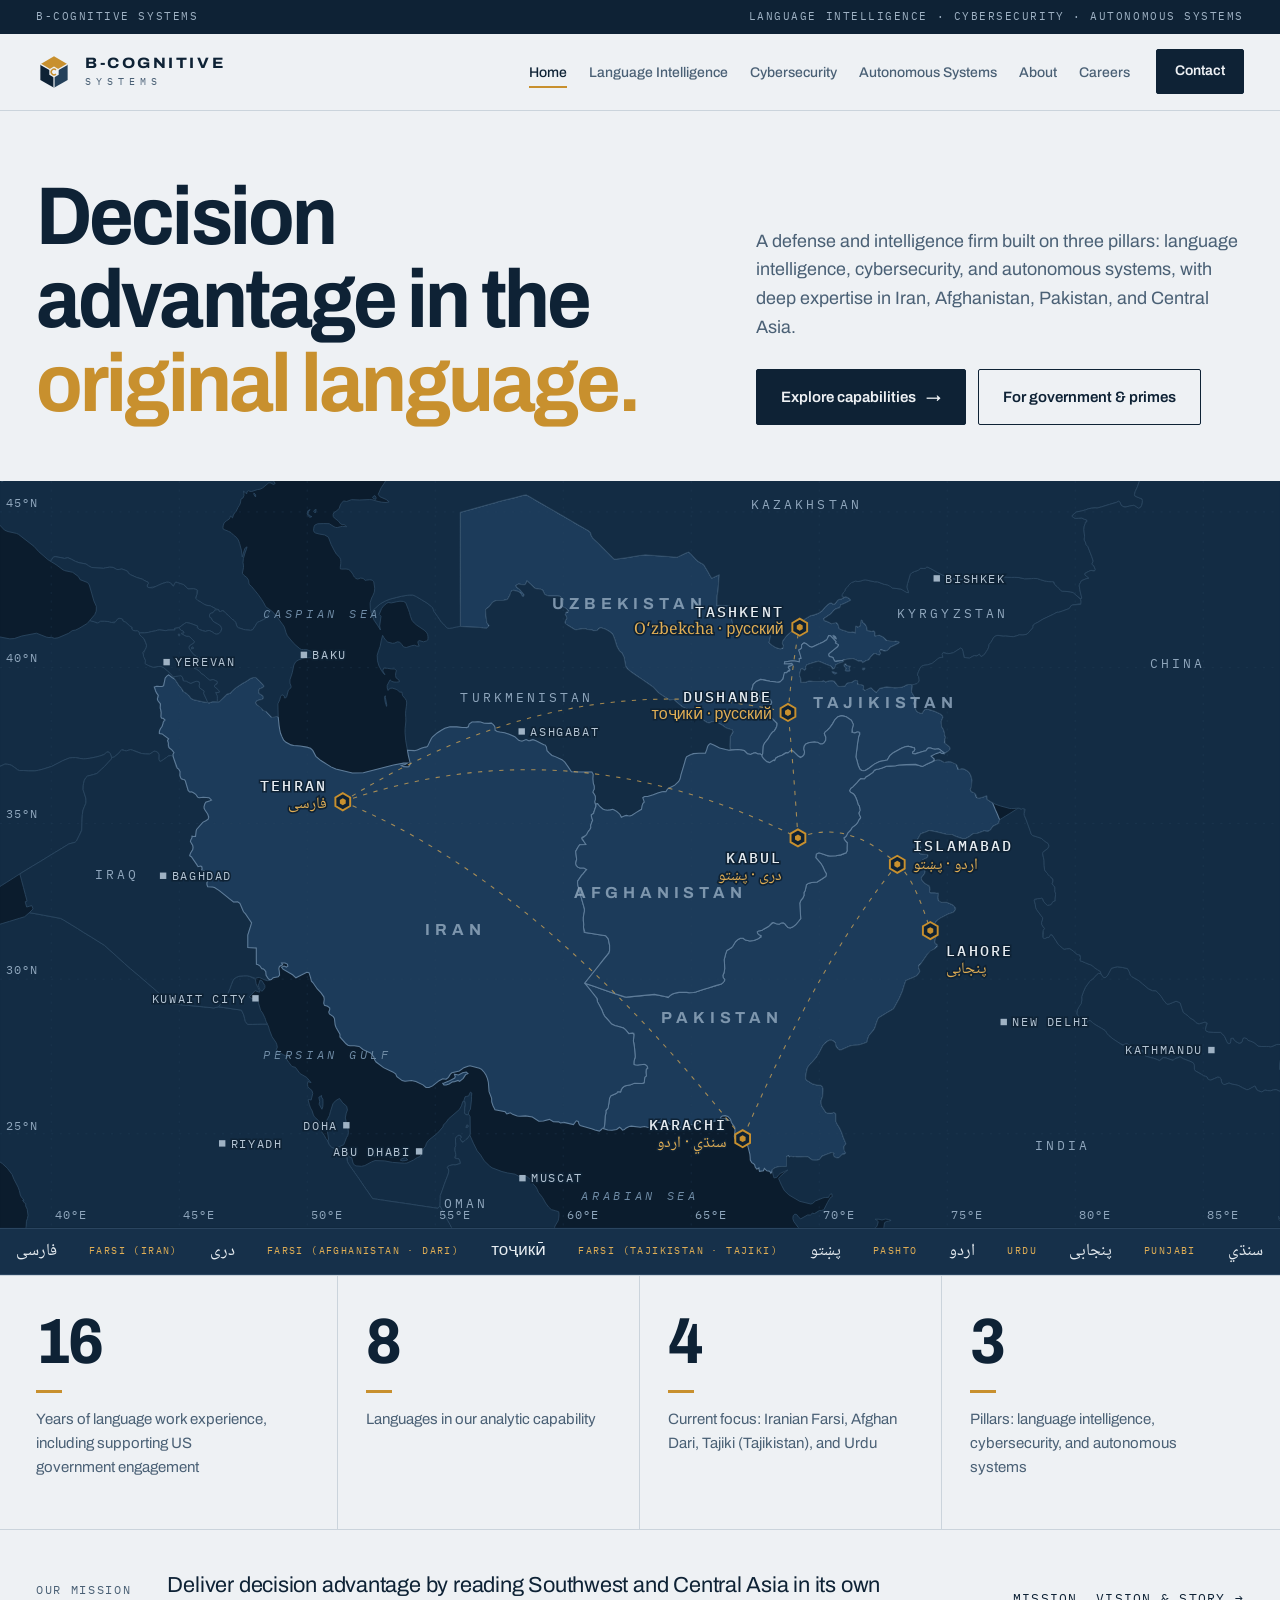
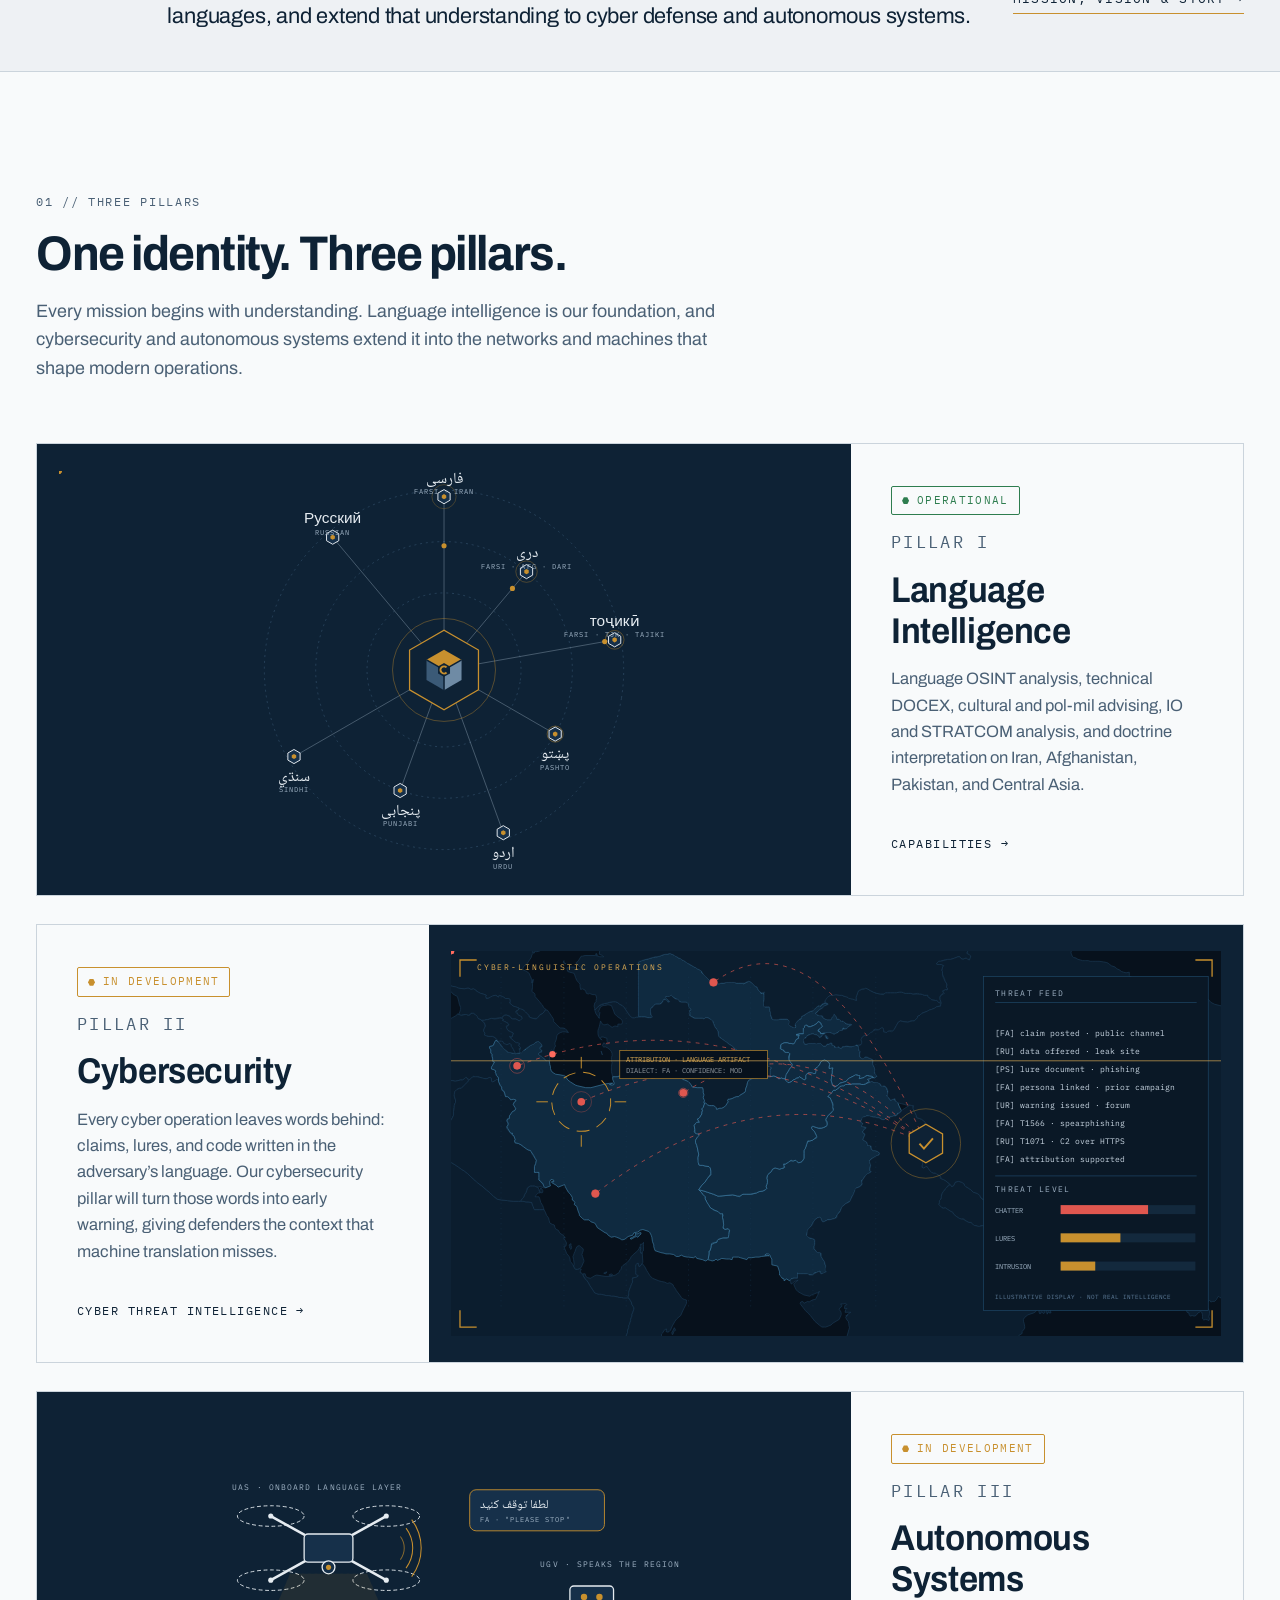
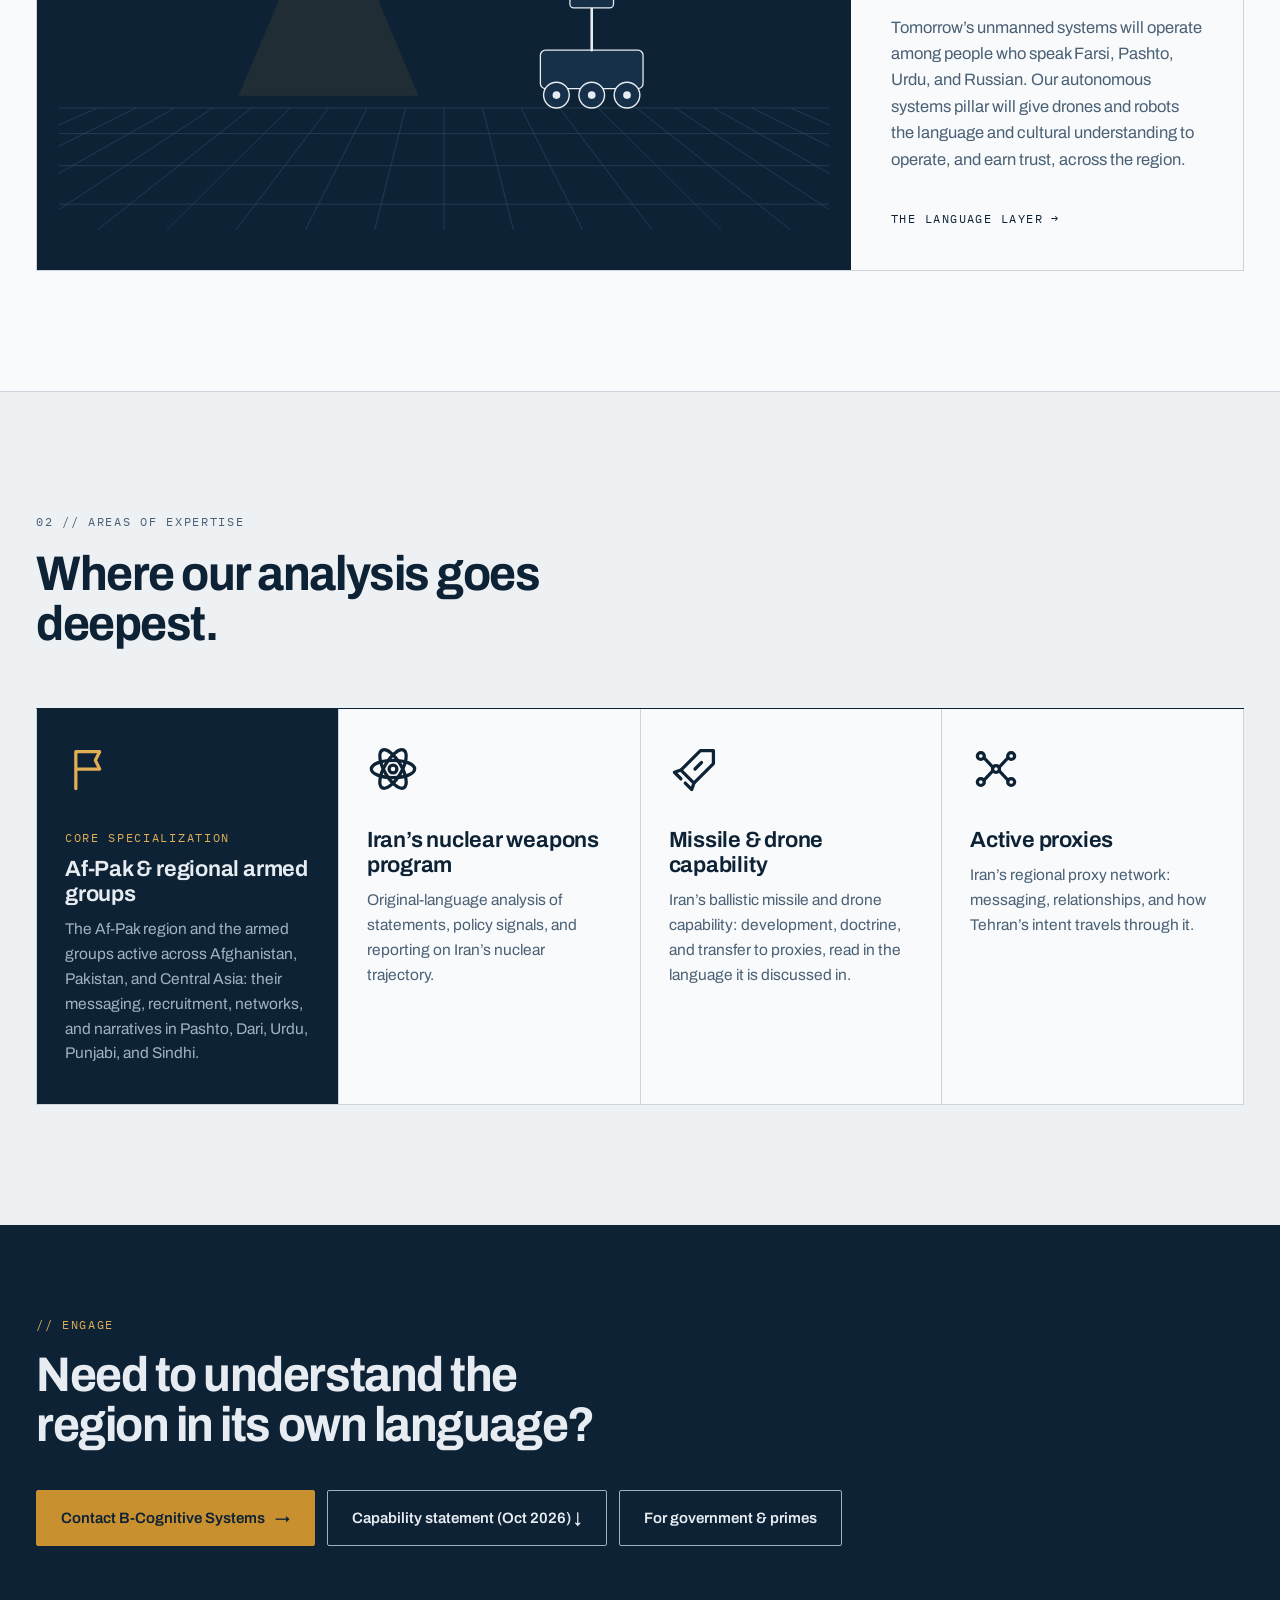
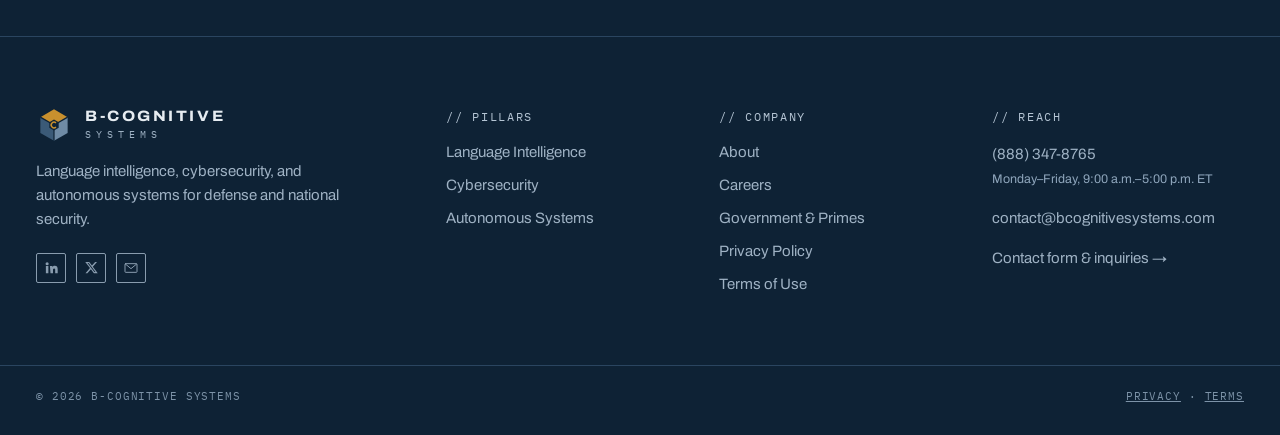
==== commit 144fce01: "Add files via upload" ====
--- a/index.html
+++ b/index.html
@@ -44,8 +44,8 @@
  <div class="marquee" aria-label="Languages: Farsi (Iran), Farsi (Afghanistan, Dari), Farsi (Tajikistan, Tajiki), Pashto, Urdu, Punjabi, Sindhi, Uzbek, Russian"><div class="mq-track" aria-hidden="true"><span class="s">فارسی</span><span class="e">FARSI (IRAN)</span><span class="s">دری</span><span class="e">FARSI (AFGHANISTAN · DARI)</span><span class="s">тоҷикӣ</span><span class="e">FARSI (TAJIKISTAN · TAJIKI)</span><span class="s">پښتو</span><span class="e">PASHTO</span><span class="s">اردو</span><span class="e">URDU</span><span class="s">پنجابی</span><span class="e">PUNJABI</span><span class="s">سنڌي</span><span class="e">SINDHI</span><span class="s">Oʻzbekcha</span><span class="e">UZBEK</span><span class="s">Русский</span><span class="e">RUSSIAN</span><span class="s">فارسی</span><span class="e">FARSI (IRAN)</span><span class="s">دری</span><span class="e">FARSI (AFGHANISTAN · DARI)</span><span class="s">тоҷикӣ</span><span class="e">FARSI (TAJIKISTAN · TAJIKI)</span><span class="s">پښتو</span><span class="e">PASHTO</span><span class="s">اردو</span><span class="e">URDU</span><span class="s">پنجابی</span><span class="e">PUNJABI</span><span class="s">سنڌي</span><span class="e">SINDHI</span><span class="s">Oʻzbekcha</span><span class="e">UZBEK</span><span class="s">Русский</span><span class="e">RUSSIAN</span></div></div>
  <div class="wrap kpis">
   <div class="kpi reveal"><strong data-count="16">16</strong><span>Years of language work experience, including supporting US government engagement</span></div>
-  <div class="kpi reveal"><strong data-count="2">2</strong><span>Core languages: Farsi (Iran and Afghanistan, as Dari) and Pashto</span></div>
-  <div class="kpi reveal"><strong data-count="7">7</strong><span>Regional nodes anchoring our analytic coverage, from Tehran to Tashkent</span></div>
+  <div class="kpi reveal"><strong data-count="8">8</strong><span>Languages in our analytic capability</span></div>
+  <div class="kpi reveal"><strong data-count="4">4</strong><span>Current focus: Iranian Farsi, Afghan Dari, Tajiki (Tajikistan), and Urdu</span></div>
   <div class="kpi reveal"><strong data-count="3">3</strong><span>Pillars: language intelligence, cybersecurity, and autonomous systems</span></div>
  </div>
  <div class="wrap mission-strip reveal"><p class="tag">OUR MISSION</p><p>Deliver decision advantage by reading Southwest and Central Asia in its own languages, and extend that understanding to cyber defense and autonomous systems.</p><a class="more" href="about.html">Mission, vision &amp; story →</a></div>
@@ -56,7 +56,7 @@
   <div class="shead"><p class="tag">01 // THREE PILLARS</p><h2 class="reveal">One identity. Three pillars.</h2><p class="lead reveal">Every mission begins with understanding. Language intelligence is our foundation, and cybersecurity and autonomous systems extend it into the networks and machines that shape modern operations.</p></div>
  </div>
  <div class="wrap pillar-rows">
-  <a class="prow reveal" href="language-intelligence.html"><div class="prow-art lang"><svg viewBox="0 0 1200 620" class="biggfx" role="img" aria-label="Constellation of nine languages connected to a central analysis core"><g><animateTransform attributeName="transform" type="rotate" from="0 600 310" to="360 600 310" dur="90s" repeatCount="indefinite"/><circle cx="600" cy="310" r="120" class="orbit"/><circle cx="600" cy="310" r="200" class="orbit"/><circle cx="600" cy="310" r="280" class="orbit"/></g><line x1="600" y1="310" x2="600.0" y2="40.0" class="spoke"/><circle r="4" fill="#C8902E"><animateMotion dur="8s" begin="0.0s" repeatCount="indefinite" path="M600.0 40.0 L600 310"/><animate attributeName="opacity" values="0;1;1;0" keyTimes="0;.1;.85;1" dur="8s" begin="0.0s" repeatCount="indefinite"/></circle><circle cx="600.0" cy="40.0" r="12" fill="none" stroke="#C8902E" opacity="0"><animate attributeName="r" values="12;30" dur="6s" begin="0.0s" repeatCount="indefinite"/><animate attributeName="opacity" values=".7;0" dur="6s" begin="0.0s" repeatCount="indefinite"/></circle><polygon points="609.53,45.50 600.00,51.00 590.47,45.50 590.47,34.50 600.00,29.00 609.53,34.50" class="node"/><polygon points="603.46,42.00 600.00,44.00 596.54,42.00 596.54,38.00 600.00,36.00 603.46,38.00" fill="#C8902E"/><text x="600.0" y="18.0" text-anchor="middle" class="scr">فارسی</text><text x="600.0" y="36.0" text-anchor="middle" class="lab sm">FARSI · IRAN</text><line x1="600" y1="310" x2="728.6" y2="156.8" class="spoke"/><circle r="4" fill="#C8902E"><animateMotion dur="8s" begin="0.9s" repeatCount="indefinite" path="M728.6 156.8 L600 310"/><animate attributeName="opacity" values="0;1;1;0" keyTimes="0;.1;.85;1" dur="8s" begin="0.9s" repeatCount="indefinite"/></circle><circle cx="728.6" cy="156.8" r="12" fill="none" stroke="#C8902E" opacity="0"><animate attributeName="r" values="12;30" dur="6s" begin="0.7s" repeatCount="indefinite"/><animate attributeName="opacity" values=".7;0" dur="6s" begin="0.7s" repeatCount="indefinite"/></circle><polygon points="738.08,162.29 728.56,167.79 719.03,162.29 719.03,151.29 728.56,145.79 738.08,151.29" class="node"/><polygon points="732.02,158.79 728.56,160.79 725.09,158.79 725.09,154.79 728.56,152.79 732.02,154.79" fill="#C8902E"/><text x="728.6" y="134.8" text-anchor="middle" class="scr">دری</text><text x="728.6" y="152.8" text-anchor="middle" class="lab sm">FARSI · AFG · DARI</text><line x1="600" y1="310" x2="865.9" y2="263.1" class="spoke"/><circle r="4" fill="#C8902E"><animateMotion dur="8s" begin="1.8s" repeatCount="indefinite" path="M865.9 263.1 L600 310"/><animate attributeName="opacity" values="0;1;1;0" keyTimes="0;.1;.85;1" dur="8s" begin="1.8s" repeatCount="indefinite"/></circle><circle cx="865.9" cy="263.1" r="12" fill="none" stroke="#C8902E" opacity="0"><animate attributeName="r" values="12;30" dur="6s" begin="1.4s" repeatCount="indefinite"/><animate attributeName="opacity" values=".7;0" dur="6s" begin="1.4s" repeatCount="indefinite"/></circle><polygon points="875.42,268.61 865.90,274.11 856.37,268.61 856.37,257.61 865.90,252.11 875.42,257.61" class="node"/><polygon points="869.36,265.11 865.90,267.11 862.43,265.11 862.43,261.11 865.90,259.11 869.36,261.11" fill="#C8902E"/><text x="865.9" y="241.1" text-anchor="middle" class="scr">тоҷикӣ</text><text x="865.9" y="259.1" text-anchor="middle" class="lab sm">FARSI · TJK · TAJIKI</text><line x1="600" y1="310" x2="773.2" y2="410.0" class="spoke"/><circle r="4" fill="#C8902E"><animateMotion dur="8s" begin="2.7s" repeatCount="indefinite" path="M773.2 410.0 L600 310"/><animate attributeName="opacity" values="0;1;1;0" keyTimes="0;.1;.85;1" dur="8s" begin="2.7s" repeatCount="indefinite"/></circle><circle cx="773.2" cy="410.0" r="12" fill="none" stroke="#C8902E" opacity="0"><animate attributeName="r" values="12;30" dur="6s" begin="2.1s" repeatCount="indefinite"/><animate attributeName="opacity" values=".7;0" dur="6s" begin="2.1s" repeatCount="indefinite"/></circle><polygon points="782.73,415.50 773.21,421.00 763.68,415.50 763.68,404.50 773.21,399.00 782.73,404.50" class="node"/><polygon points="776.67,412.00 773.21,414.00 769.74,412.00 769.74,408.00 773.21,406.00 776.67,408.00" fill="#C8902E"/><text x="773.2" y="448.0" text-anchor="middle" class="scr">پښتو</text><text x="773.2" y="466.0" text-anchor="middle" class="lab sm">PASHTO</text><line x1="600" y1="310" x2="692.3" y2="563.7" class="spoke"/><circle r="4" fill="#C8902E"><animateMotion dur="8s" begin="3.6s" repeatCount="indefinite" path="M692.3 563.7 L600 310"/><animate attributeName="opacity" values="0;1;1;0" keyTimes="0;.1;.85;1" dur="8s" begin="3.6s" repeatCount="indefinite"/></circle><circle cx="692.3" cy="563.7" r="12" fill="none" stroke="#C8902E" opacity="0"><animate attributeName="r" values="12;30" dur="6s" begin="2.8s" repeatCount="indefinite"/><animate attributeName="opacity" values=".7;0" dur="6s" begin="2.8s" repeatCount="indefinite"/></circle><polygon points="701.87,569.22 692.35,574.72 682.82,569.22 682.82,558.22 692.35,552.72 701.87,558.22" class="node"/><polygon points="695.81,565.72 692.35,567.72 688.88,565.72 688.88,561.72 692.35,559.72 695.81,561.72" fill="#C8902E"/><text x="692.3" y="601.7" text-anchor="middle" class="scr">اردو</text><text x="692.3" y="619.7" text-anchor="middle" class="lab sm">URDU</text><line x1="600" y1="310" x2="531.6" y2="497.9" class="spoke"/><circle r="4" fill="#C8902E"><animateMotion dur="8s" begin="4.5s" repeatCount="indefinite" path="M531.6 497.9 L600 310"/><animate attributeName="opacity" values="0;1;1;0" keyTimes="0;.1;.85;1" dur="8s" begin="4.5s" repeatCount="indefinite"/></circle><circle cx="531.6" cy="497.9" r="12" fill="none" stroke="#C8902E" opacity="0"><animate attributeName="r" values="12;30" dur="6s" begin="3.5s" repeatCount="indefinite"/><animate attributeName="opacity" values=".7;0" dur="6s" begin="3.5s" repeatCount="indefinite"/></circle><polygon points="541.12,503.44 531.60,508.94 522.07,503.44 522.07,492.44 531.60,486.94 541.12,492.44" class="node"/><polygon points="535.06,499.94 531.60,501.94 528.13,499.94 528.13,495.94 531.60,493.94 535.06,495.94" fill="#C8902E"/><text x="531.6" y="535.9" text-anchor="middle" class="scr">پنجابی</text><text x="531.6" y="553.9" text-anchor="middle" class="lab sm">PUNJABI</text><line x1="600" y1="310" x2="366.2" y2="445.0" class="spoke"/><circle r="4" fill="#C8902E"><animateMotion dur="8s" begin="5.4s" repeatCount="indefinite" path="M366.2 445.0 L600 310"/><animate attributeName="opacity" values="0;1;1;0" keyTimes="0;.1;.85;1" dur="8s" begin="5.4s" repeatCount="indefinite"/></circle><circle cx="366.2" cy="445.0" r="12" fill="none" stroke="#C8902E" opacity="0"><animate attributeName="r" values="12;30" dur="6s" begin="4.2s" repeatCount="indefinite"/><animate attributeName="opacity" values=".7;0" dur="6s" begin="4.2s" repeatCount="indefinite"/></circle><polygon points="375.70,450.50 366.17,456.00 356.65,450.50 356.65,439.50 366.17,434.00 375.70,439.50" class="node"/><polygon points="369.64,447.00 366.17,449.00 362.71,447.00 362.71,443.00 366.17,441.00 369.64,443.00" fill="#C8902E"/><text x="366.2" y="483.0" text-anchor="middle" class="scr">سنڌي</text><text x="366.2" y="501.0" text-anchor="middle" class="lab sm">SINDHI</text><line x1="600" y1="310" x2="403.0" y2="275.3" class="spoke"/><circle r="4" fill="#C8902E"><animateMotion dur="8s" begin="6.3s" repeatCount="indefinite" path="M403.0 275.3 L600 310"/><animate attributeName="opacity" values="0;1;1;0" keyTimes="0;.1;.85;1" dur="8s" begin="6.3s" repeatCount="indefinite"/></circle><circle cx="403.0" cy="275.3" r="12" fill="none" stroke="#C8902E" opacity="0"><animate attributeName="r" values="12;30" dur="6s" begin="4.9s" repeatCount="indefinite"/><animate attributeName="opacity" values=".7;0" dur="6s" begin="4.9s" repeatCount="indefinite"/></circle><polygon points="412.56,280.77 403.04,286.27 393.51,280.77 393.51,269.77 403.04,264.27 412.56,269.77" class="node"/><polygon points="406.50,277.27 403.04,279.27 399.57,277.27 399.57,273.27 403.04,271.27 406.50,273.27" fill="#C8902E"/><text x="403.0" y="253.3" text-anchor="middle" class="scr">Oʻzbekcha</text><text x="403.0" y="271.3" text-anchor="middle" class="lab sm">UZBEK</text><line x1="600" y1="310" x2="426.4" y2="103.2" class="spoke"/><circle r="4" fill="#C8902E"><animateMotion dur="8s" begin="7.2s" repeatCount="indefinite" path="M426.4 103.2 L600 310"/><animate attributeName="opacity" values="0;1;1;0" keyTimes="0;.1;.85;1" dur="8s" begin="7.2s" repeatCount="indefinite"/></circle><circle cx="426.4" cy="103.2" r="12" fill="none" stroke="#C8902E" opacity="0"><animate attributeName="r" values="12;30" dur="6s" begin="5.6s" repeatCount="indefinite"/><animate attributeName="opacity" values=".7;0" dur="6s" begin="5.6s" repeatCount="indefinite"/></circle><polygon points="435.97,108.67 426.45,114.17 416.92,108.67 416.92,97.67 426.45,92.17 435.97,97.67" class="node"/><polygon points="429.91,105.17 426.45,107.17 422.98,105.17 422.98,101.17 426.45,99.17 429.91,101.17" fill="#C8902E"/><text x="426.4" y="81.2" text-anchor="middle" class="scr">Русский</text><text x="426.4" y="99.2" text-anchor="middle" class="lab sm">RUSSIAN</text><circle cx="600" cy="310" r="70" fill="none" stroke="#C8902E" stroke-width="1.5" opacity="0"><animate attributeName="r" values="66;110" dur="7s" repeatCount="indefinite"/><animate attributeName="opacity" values=".6;0" dur="7s" repeatCount="indefinite"/></circle><polygon points="653.69,341.00 600.00,372.00 546.31,341.00 546.31,279.00 600.00,248.00 653.69,279.00" class="core"/><g transform="translate(564,274) scale(1.5)"><polygon points="24.00,3.00 42.19,13.50 24.00,24.00 5.81,13.50" fill="#C8902E"/><polygon points="5.81,13.50 24.00,24.00 24.00,45.00 5.81,34.50" fill="#3B5A77"/><polygon points="24.00,24.00 42.19,13.50 42.19,34.50 24.00,45.00" fill="#6F8BA5"/><g stroke="#0E2235" stroke-width="1.6"><line x1="24" y1="24" x2="5.81" y2="13.50"/><line x1="24" y1="24" x2="42.19" y2="13.50"/><line x1="24" y1="24" x2="24.00" y2="45.00"/></g><polygon points="24.00,16.80 30.24,20.40 30.24,27.60 24.00,31.20 17.76,27.60 17.76,20.40" fill="#0E2235"/><path d="M26.62 21.38 A3.7 3.7 0 1 0 26.62 26.62" fill="none" stroke="#C8902E" stroke-width="2"/></g></svg></div><div class="prow-body"><span class="status on">Operational</span><p class="tag">PILLAR I</p><h3>Language Intelligence</h3><p>Language OSINT analysis, technical DOCEX, cultural and pol-mil advising, IO and STRATCOM analysis, and doctrine interpretation on Iran, Afghanistan, Pakistan, and Central Asia.</p><span class="go">Capabilities →</span></div></a>
+  <a class="prow reveal" href="language-intelligence.html"><div class="prow-art lang"><svg viewBox="0 0 1200 620" class="biggfx" role="img" aria-label="Constellation of eight languages connected to a central analysis core"><g><animateTransform attributeName="transform" type="rotate" from="0 600 310" to="360 600 310" dur="90s" repeatCount="indefinite"/><circle cx="600" cy="310" r="120" class="orbit"/><circle cx="600" cy="310" r="200" class="orbit"/><circle cx="600" cy="310" r="280" class="orbit"/></g><line x1="600" y1="310" x2="600.0" y2="40.0" class="spoke"/><circle r="4" fill="#C8902E"><animateMotion dur="8s" begin="0.0s" repeatCount="indefinite" path="M600.0 40.0 L600 310"/><animate attributeName="opacity" values="0;1;1;0" keyTimes="0;.1;.85;1" dur="8s" begin="0.0s" repeatCount="indefinite"/></circle><circle cx="600.0" cy="40.0" r="12" fill="none" stroke="#C8902E" opacity="0"><animate attributeName="r" values="12;30" dur="6s" begin="0.0s" repeatCount="indefinite"/><animate attributeName="opacity" values=".7;0" dur="6s" begin="0.0s" repeatCount="indefinite"/></circle><polygon points="609.53,45.50 600.00,51.00 590.47,45.50 590.47,34.50 600.00,29.00 609.53,34.50" class="node"/><polygon points="603.46,42.00 600.00,44.00 596.54,42.00 596.54,38.00 600.00,36.00 603.46,38.00" fill="#C8902E"/><text x="600.0" y="18.0" text-anchor="middle" class="scr">فارسی</text><text x="600.0" y="36.0" text-anchor="middle" class="lab sm">FARSI · IRAN</text><line x1="600" y1="310" x2="728.6" y2="156.8" class="spoke"/><circle r="4" fill="#C8902E"><animateMotion dur="8s" begin="0.9s" repeatCount="indefinite" path="M728.6 156.8 L600 310"/><animate attributeName="opacity" values="0;1;1;0" keyTimes="0;.1;.85;1" dur="8s" begin="0.9s" repeatCount="indefinite"/></circle><circle cx="728.6" cy="156.8" r="12" fill="none" stroke="#C8902E" opacity="0"><animate attributeName="r" values="12;30" dur="6s" begin="0.7s" repeatCount="indefinite"/><animate attributeName="opacity" values=".7;0" dur="6s" begin="0.7s" repeatCount="indefinite"/></circle><polygon points="738.08,162.29 728.56,167.79 719.03,162.29 719.03,151.29 728.56,145.79 738.08,151.29" class="node"/><polygon points="732.02,158.79 728.56,160.79 725.09,158.79 725.09,154.79 728.56,152.79 732.02,154.79" fill="#C8902E"/><text x="728.6" y="134.8" text-anchor="middle" class="scr">دری</text><text x="728.6" y="152.8" text-anchor="middle" class="lab sm">FARSI · AFG · DARI</text><line x1="600" y1="310" x2="865.9" y2="263.1" class="spoke"/><circle r="4" fill="#C8902E"><animateMotion dur="8s" begin="1.8s" repeatCount="indefinite" path="M865.9 263.1 L600 310"/><animate attributeName="opacity" values="0;1;1;0" keyTimes="0;.1;.85;1" dur="8s" begin="1.8s" repeatCount="indefinite"/></circle><circle cx="865.9" cy="263.1" r="12" fill="none" stroke="#C8902E" opacity="0"><animate attributeName="r" values="12;30" dur="6s" begin="1.4s" repeatCount="indefinite"/><animate attributeName="opacity" values=".7;0" dur="6s" begin="1.4s" repeatCount="indefinite"/></circle><polygon points="875.42,268.61 865.90,274.11 856.37,268.61 856.37,257.61 865.90,252.11 875.42,257.61" class="node"/><polygon points="869.36,265.11 865.90,267.11 862.43,265.11 862.43,261.11 865.90,259.11 869.36,261.11" fill="#C8902E"/><text x="865.9" y="241.1" text-anchor="middle" class="scr">тоҷикӣ</text><text x="865.9" y="259.1" text-anchor="middle" class="lab sm">FARSI · TJK · TAJIKI</text><line x1="600" y1="310" x2="773.2" y2="410.0" class="spoke"/><circle r="4" fill="#C8902E"><animateMotion dur="8s" begin="2.7s" repeatCount="indefinite" path="M773.2 410.0 L600 310"/><animate attributeName="opacity" values="0;1;1;0" keyTimes="0;.1;.85;1" dur="8s" begin="2.7s" repeatCount="indefinite"/></circle><circle cx="773.2" cy="410.0" r="12" fill="none" stroke="#C8902E" opacity="0"><animate attributeName="r" values="12;30" dur="6s" begin="2.1s" repeatCount="indefinite"/><animate attributeName="opacity" values=".7;0" dur="6s" begin="2.1s" repeatCount="indefinite"/></circle><polygon points="782.73,415.50 773.21,421.00 763.68,415.50 763.68,404.50 773.21,399.00 782.73,404.50" class="node"/><polygon points="776.67,412.00 773.21,414.00 769.74,412.00 769.74,408.00 773.21,406.00 776.67,408.00" fill="#C8902E"/><text x="773.2" y="448.0" text-anchor="middle" class="scr">پښتو</text><text x="773.2" y="466.0" text-anchor="middle" class="lab sm">PASHTO</text><line x1="600" y1="310" x2="692.3" y2="563.7" class="spoke"/><circle r="4" fill="#C8902E"><animateMotion dur="8s" begin="3.6s" repeatCount="indefinite" path="M692.3 563.7 L600 310"/><animate attributeName="opacity" values="0;1;1;0" keyTimes="0;.1;.85;1" dur="8s" begin="3.6s" repeatCount="indefinite"/></circle><circle cx="692.3" cy="563.7" r="12" fill="none" stroke="#C8902E" opacity="0"><animate attributeName="r" values="12;30" dur="6s" begin="2.8s" repeatCount="indefinite"/><animate attributeName="opacity" values=".7;0" dur="6s" begin="2.8s" repeatCount="indefinite"/></circle><polygon points="701.87,569.22 692.35,574.72 682.82,569.22 682.82,558.22 692.35,552.72 701.87,558.22" class="node"/><polygon points="695.81,565.72 692.35,567.72 688.88,565.72 688.88,561.72 692.35,559.72 695.81,561.72" fill="#C8902E"/><text x="692.3" y="601.7" text-anchor="middle" class="scr">اردو</text><text x="692.3" y="619.7" text-anchor="middle" class="lab sm">URDU</text><line x1="600" y1="310" x2="531.6" y2="497.9" class="spoke"/><circle r="4" fill="#C8902E"><animateMotion dur="8s" begin="4.5s" repeatCount="indefinite" path="M531.6 497.9 L600 310"/><animate attributeName="opacity" values="0;1;1;0" keyTimes="0;.1;.85;1" dur="8s" begin="4.5s" repeatCount="indefinite"/></circle><circle cx="531.6" cy="497.9" r="12" fill="none" stroke="#C8902E" opacity="0"><animate attributeName="r" values="12;30" dur="6s" begin="3.5s" repeatCount="indefinite"/><animate attributeName="opacity" values=".7;0" dur="6s" begin="3.5s" repeatCount="indefinite"/></circle><polygon points="541.12,503.44 531.60,508.94 522.07,503.44 522.07,492.44 531.60,486.94 541.12,492.44" class="node"/><polygon points="535.06,499.94 531.60,501.94 528.13,499.94 528.13,495.94 531.60,493.94 535.06,495.94" fill="#C8902E"/><text x="531.6" y="535.9" text-anchor="middle" class="scr">پنجابی</text><text x="531.6" y="553.9" text-anchor="middle" class="lab sm">PUNJABI</text><line x1="600" y1="310" x2="366.2" y2="445.0" class="spoke"/><circle r="4" fill="#C8902E"><animateMotion dur="8s" begin="5.4s" repeatCount="indefinite" path="M366.2 445.0 L600 310"/><animate attributeName="opacity" values="0;1;1;0" keyTimes="0;.1;.85;1" dur="8s" begin="5.4s" repeatCount="indefinite"/></circle><circle cx="366.2" cy="445.0" r="12" fill="none" stroke="#C8902E" opacity="0"><animate attributeName="r" values="12;30" dur="6s" begin="4.2s" repeatCount="indefinite"/><animate attributeName="opacity" values=".7;0" dur="6s" begin="4.2s" repeatCount="indefinite"/></circle><polygon points="375.70,450.50 366.17,456.00 356.65,450.50 356.65,439.50 366.17,434.00 375.70,439.50" class="node"/><polygon points="369.64,447.00 366.17,449.00 362.71,447.00 362.71,443.00 366.17,441.00 369.64,443.00" fill="#C8902E"/><text x="366.2" y="483.0" text-anchor="middle" class="scr">سنڌي</text><text x="366.2" y="501.0" text-anchor="middle" class="lab sm">SINDHI</text><line x1="600" y1="310" x2="426.4" y2="103.2" class="spoke"/><circle r="4" fill="#C8902E"><animateMotion dur="8s" begin="7.2s" repeatCount="indefinite" path="M426.4 103.2 L600 310"/><animate attributeName="opacity" values="0;1;1;0" keyTimes="0;.1;.85;1" dur="8s" begin="7.2s" repeatCount="indefinite"/></circle><circle cx="426.4" cy="103.2" r="12" fill="none" stroke="#C8902E" opacity="0"><animate attributeName="r" values="12;30" dur="6s" begin="5.6s" repeatCount="indefinite"/><animate attributeName="opacity" values=".7;0" dur="6s" begin="5.6s" repeatCount="indefinite"/></circle><polygon points="435.97,108.67 426.45,114.17 416.92,108.67 416.92,97.67 426.45,92.17 435.97,97.67" class="node"/><polygon points="429.91,105.17 426.45,107.17 422.98,105.17 422.98,101.17 426.45,99.17 429.91,101.17" fill="#C8902E"/><text x="426.4" y="81.2" text-anchor="middle" class="scr">Русский</text><text x="426.4" y="99.2" text-anchor="middle" class="lab sm">RUSSIAN</text><circle cx="600" cy="310" r="70" fill="none" stroke="#C8902E" stroke-width="1.5" opacity="0"><animate attributeName="r" values="66;110" dur="7s" repeatCount="indefinite"/><animate attributeName="opacity" values=".6;0" dur="7s" repeatCount="indefinite"/></circle><polygon points="653.69,341.00 600.00,372.00 546.31,341.00 546.31,279.00 600.00,248.00 653.69,279.00" class="core"/><g transform="translate(564,274) scale(1.5)"><polygon points="24.00,3.00 42.19,13.50 24.00,24.00 5.81,13.50" fill="#C8902E"/><polygon points="5.81,13.50 24.00,24.00 24.00,45.00 5.81,34.50" fill="#3B5A77"/><polygon points="24.00,24.00 42.19,13.50 42.19,34.50 24.00,45.00" fill="#6F8BA5"/><g stroke="#0E2235" stroke-width="1.6"><line x1="24" y1="24" x2="5.81" y2="13.50"/><line x1="24" y1="24" x2="42.19" y2="13.50"/><line x1="24" y1="24" x2="24.00" y2="45.00"/></g><polygon points="24.00,16.80 30.24,20.40 30.24,27.60 24.00,31.20 17.76,27.60 17.76,20.40" fill="#0E2235"/><path d="M26.62 21.38 A3.7 3.7 0 1 0 26.62 26.62" fill="none" stroke="#C8902E" stroke-width="2"/></g></svg></div><div class="prow-body"><span class="status on">Operational</span><p class="tag">PILLAR I</p><h3>Language Intelligence</h3><p>Language OSINT analysis, technical DOCEX, cultural and pol-mil advising, IO and STRATCOM analysis, and doctrine interpretation on Iran, Afghanistan, Pakistan, and Central Asia.</p><span class="go">Capabilities →</span></div></a>
   <a class="prow rev reveal" href="cybersecurity.html"><div class="prow-art"><svg viewBox="0 0 1200 600" class="biggfx" role="img" aria-label="Cinematic cyber operations display: a regional threat map with attack paths, a live threat feed, and threat-level gauges"><rect width="1200" height="600" fill="#07111C"/><path d="M583,81L586,81L588,83L584,85L582,86L580,89L577,90L573,93L568,97L570,99L572,100L577,100L580,104L583,106L586,107L588,107L592,107L592,102L594,103L596,100L596,98L599,100L601,103L601,106L604,106L607,106L607,109L609,109L612,110L615,113L619,114L623,114L625,114L618,119L617,121L614,122L611,120L611,123L608,124L606,124L604,126L601,128L599,129L597,130L594,129L591,127L586,127L584,128L577,129L575,126L572,125L572,123L575,121L578,118L577,116L576,112L573,110L571,112L567,115L565,116L560,118L558,118L555,116L552,116L551,119L549,121L551,126L550,129L547,129L544,129L538,130L541,131L544,131L541,133L542,135L540,137L538,138L537,140L537,142L535,145L531,145L527,144L524,143L520,143L517,144L514,146L513,152L518,154L519,157L523,158L526,158L528,160L526,165L527,170L528,172L530,174L532,177L531,180L529,182L527,185L526,187L523,191L522,198L518,199L515,198L512,199L510,199L507,196L503,195L497,196L497,193L497,190L497,186L499,182L494,180L492,178L489,176L486,175L484,174L481,175L479,175L475,173L469,168L464,165L461,163L458,162L454,158L451,158L447,156L443,153L438,148L434,146L429,142L426,140L422,137L419,135L417,133L416,126L415,123L413,121L411,118L409,113L408,110L405,107L402,105L399,104L397,104L394,106L392,105L388,105L385,105L380,105L374,102L372,101L372,98L372,95L371,93L374,92L372,89L369,88L370,85L370,83L367,80L359,80L356,79L354,76L351,75L349,74L345,71L343,69L341,71L338,71L335,71L335,73L339,77L341,79L338,80L337,78L334,76L332,75L330,79L328,81L325,83L319,83L316,85L314,88L311,90L311,95L312,100L314,102L312,104L309,104L302,103L297,103L292,103L292,97L292,92L292,87L292,81L292,76L292,71L292,65L292,60L292,54L292,49L292,44L292,38L292,33L292,27L292,22L292,17L294,16L297,15L300,14L304,13L308,12L311,11L315,10L318,9L321,9L325,8L330,6L334,5L337,5L340,4L342,4L344,5L347,6L349,8L352,9L355,11L358,12L360,14L363,15L366,17L368,19L371,20L374,22L376,23L379,25L382,26L384,28L387,29L390,31L391,34L395,38L397,40L400,43L404,47L407,50L409,52L414,51L418,51L421,50L425,50L429,49L432,49L437,49L442,49L445,50L448,50L452,50L454,50L456,51L460,49L464,47L467,48L471,52L474,55L477,56L478,59L480,62L482,64L483,66L487,65L488,69L488,73L488,76L487,80L487,82L487,85L490,87L493,87L496,87L497,90L497,93L498,96L498,99L499,102L500,106L503,107L507,107L510,107L513,106L516,106L520,106L523,106L525,107L528,110L527,114L528,116L531,118L534,119L537,119L537,117L536,114L538,111L542,107L545,106L546,102L550,100L552,99L556,96L560,94L564,93L566,91L569,88L571,86L574,85L576,86L578,83L581,82ZM588,136L585,137L585,134L583,132L585,132L588,133L588,136Z" fill="#0F2A40" stroke="#3F7FA6" stroke-width="1"/><path d="M298,470L299,485L298,487L296,490L293,492L292,489L292,487L290,487L288,491L288,493L288,496L288,498L288,500L288,503L291,504L292,507L288,509L283,509L283,512L283,516L282,518L281,520L280,523L278,528L277,532L277,534L276,539L273,541L269,541L266,540L262,540L259,539L254,538L250,538L246,537L242,537L238,536L234,535L231,535L229,535L227,534L224,533L222,530L220,527L218,524L216,521L214,517L212,514L209,511L207,508L206,506L206,503L209,503L210,507L213,509L217,510L219,509L224,506L227,505L234,506L240,507L249,507L256,505L259,503L262,501L263,498L265,496L266,492L268,490L275,485L279,480L281,476L283,474L291,467L293,464L294,461L296,463L295,466L295,468L296,471L298,470ZM240,503L238,502L240,501L243,500L241,503ZM252,505L249,506L246,505L250,503Z" fill="#0B1D2E" stroke="#1B3A55" stroke-width="1"/><path d="M236,162L235,160L234,156L236,162ZM292,103L297,103L302,103L307,104L311,104L314,103L312,100L311,95L311,90L314,88L316,85L319,83L325,83L328,82L330,79L331,76L334,76L337,77L338,80L341,79L339,77L337,75L334,73L336,71L340,71L343,69L345,71L348,74L351,75L354,75L356,79L359,80L365,80L369,81L370,84L370,86L372,89L374,92L371,93L372,95L372,98L371,100L374,102L379,105L385,105L387,105L392,105L394,106L397,104L399,104L402,105L405,107L407,108L409,113L411,118L413,121L415,123L416,126L417,133L419,135L422,137L426,140L429,142L434,146L438,148L442,153L447,156L451,158L454,158L458,162L461,163L464,165L469,168L475,173L479,175L481,175L484,174L486,175L489,176L492,178L494,180L498,180L497,186L497,190L497,193L497,196L493,196L489,194L485,192L482,191L480,193L479,196L478,198L473,198L469,199L466,200L464,201L462,205L461,210L459,215L459,218L458,220L455,222L451,224L449,226L447,227L442,228L438,230L434,231L432,231L431,233L432,235L430,238L429,241L426,243L423,245L421,246L418,245L415,247L413,244L411,242L409,241L406,241L403,241L400,240L398,238L395,237L395,233L394,231L392,228L394,225L394,223L393,221L393,217L393,214L384,213L377,213L374,208L371,205L369,203L364,201L361,200L359,198L357,194L355,192L349,189L347,188L345,189L342,188L340,189L337,189L333,186L331,185L325,183L322,182L319,181L318,179L317,177L313,176L310,176L307,175L305,175L303,175L301,175L299,176L298,178L296,179L293,179L289,178L284,178L280,180L277,181L274,183L271,186L268,192L266,194L262,195L259,196L257,196L252,196L250,188L250,182L250,180L251,174L250,171L250,169L250,166L251,163L251,160L250,157L248,154L244,151L240,149L238,150L236,147L238,143L241,145L244,145L246,144L244,142L243,140L243,136L240,135L237,134L234,134L233,136L235,139L232,136L230,133L229,129L229,124L230,121L231,118L232,114L233,109L235,113L238,115L240,115L244,114L247,116L251,119L255,117L257,117L260,118L260,114L264,114L266,114L267,112L267,109L265,106L259,102L255,98L254,95L253,92L252,90L250,85L246,84L244,84L239,85L237,85L233,87L230,94L232,96L231,102L231,105L229,102L226,98L224,92L228,88L231,85L234,84L239,82L244,81L247,80L252,79L256,79L259,80L263,83L267,85L270,88L271,90L275,95L278,100L280,102L283,104L286,104L289,103L292,103Z" fill="#0B1D2E" stroke="#1B3A55" stroke-width="1"/><path d="M-292,131L-296,131L-296,129L-294,128L-292,131ZM10,98L14,99L17,100L22,99L24,99L27,100L29,100L31,97L33,97L35,97L38,99L41,102L43,104L43,106L46,106L48,109L51,111L53,115L53,119L51,123L51,125L53,128L53,130L55,132L58,133L62,133L65,133L67,134L70,136L73,140L75,142L70,139L68,142L66,147L64,148L61,148L60,150L60,152L62,155L62,157L63,160L64,164L65,168L65,171L67,172L66,175L66,177L64,180L63,183L65,184L70,187L69,189L70,191L70,194L73,196L74,198L74,201L71,200L69,202L65,204L63,204L63,199L61,197L58,198L56,199L53,199L51,199L45,197L43,196L38,197L35,195L32,198L29,201L26,199L24,197L21,199L18,201L15,201L11,202L7,203L3,202L-0,202L-3,202L-5,202L-10,204L-19,208L-25,210L-29,211L-31,212L-36,212L-40,211L-43,211L-47,209L-49,207L-52,207L-54,206L-60,209L-63,210L-67,212L-71,212L-74,212L-76,212L-78,210L-82,209L-84,209L-85,211L-86,216L-84,221L-87,222L-90,228L-93,229L-94,232L-97,230L-98,228L-99,224L-100,220L-99,218L-96,215L-93,212L-93,209L-96,206L-99,208L-101,209L-103,211L-106,214L-108,214L-113,213L-117,211L-120,209L-122,208L-130,213L-135,220L-141,223L-145,224L-153,225L-156,225L-159,227L-164,225L-167,223L-172,217L-174,215L-179,213L-187,209L-189,208L-195,208L-201,207L-202,215L-204,220L-208,221L-212,222L-217,224L-226,222L-228,220L-231,215L-232,213L-235,212L-238,211L-243,209L-246,209L-248,212L-252,213L-251,210L-256,210L-259,212L-261,212L-259,209L-253,209L-251,206L-248,204L-259,204L-265,204L-266,201L-261,200L-264,197L-266,196L-268,193L-269,190L-267,187L-267,183L-267,181L-273,179L-275,177L-278,176L-281,177L-285,175L-284,172L-284,168L-281,166L-279,169L-279,172L-276,172L-270,171L-272,170L-275,168L-276,165L-273,163L-271,160L-274,159L-275,157L-274,155L-277,151L-275,147L-273,145L-282,145L-284,146L-289,146L-289,144L-288,142L-288,137L-288,134L-285,133L-282,129L-277,124L-271,125L-269,123L-266,123L-262,126L-257,126L-255,125L-257,123L-255,122L-252,122L-254,125L-247,124L-240,125L-238,125L-233,125L-235,123L-237,121L-234,119L-223,117L-216,117L-226,115L-228,114L-231,112L-231,108L-230,105L-227,105L-215,107L-207,106L-198,108L-189,108L-185,103L-173,97L-169,93L-164,91L-156,89L-149,87L-132,88L-121,88L-116,85L-113,86L-114,89L-112,92L-105,96L-98,94L-96,94L-93,100L-91,102L-89,104L-87,104L-84,102L-82,102L-77,104L-76,106L-69,108L-62,108L-60,110L-50,112L-47,112L-41,110L-30,108L-23,111L-21,111L-16,112L-14,111L-6,108L-3,106L-0,105L2,104L9,100L10,98ZM-252,88L-252,90L-251,93L-248,97L-246,99L-234,105L-232,105L-232,107L-234,110L-237,111L-246,109L-249,108L-254,111L-257,110L-262,111L-263,114L-267,118L-272,121L-276,122L-282,128L-285,131L-287,132L-286,129L-286,126L-282,123L-277,121L-280,119L-284,120L-287,119L-289,119L-290,117L-288,114L-285,111L-285,109L-285,105L-281,102L-279,98L-280,96L-282,95L-285,94L-281,91L-280,88L-276,87L-272,86L-268,85L-265,86L-262,88L-260,89L-257,88L-255,87L-252,88Z" fill="#0B1D2E" stroke="#1B3A55" stroke-width="1"/><path d="M521,200L522,193L526,187L527,185L529,182L531,180L532,177L530,174L528,172L527,170L527,167L528,160L526,158L523,158L521,158L519,155L514,153L514,146L517,144L520,143L524,143L527,144L530,144L533,145L535,144L537,140L538,138L540,137L542,136L541,133L543,132L541,131L538,131L544,129L547,129L549,129L549,127L549,121L551,119L551,117L553,115L557,118L560,118L565,116L567,115L570,113L572,110L576,112L577,115L579,117L575,121L572,123L572,125L575,126L576,129L582,128L579,131L577,134L574,135L573,133L570,131L566,130L564,129L560,130L555,132L554,134L552,135L550,138L550,142L551,145L554,145L557,144L560,144L564,144L566,144L569,144L572,144L574,144L576,144L578,146L580,148L584,148L586,145L589,145L592,143L594,144L594,147L597,147L598,150L603,149L606,151L608,152L610,149L613,149L616,148L620,149L625,149L627,148L630,147L634,147L635,150L636,155L638,157L637,159L637,162L637,164L638,166L642,168L645,165L648,165L652,167L657,169L658,171L657,174L658,178L660,182L660,185L660,188L660,190L664,194L663,196L660,198L656,196L652,195L649,194L646,195L644,197L641,198L637,199L635,198L637,195L635,194L632,193L627,195L621,198L618,200L616,203L610,205L606,206L602,210L599,211L597,211L594,208L593,204L592,201L593,198L593,194L594,190L594,186L595,183L591,183L589,183L589,181L590,177L589,174L585,171L582,170L579,171L576,173L575,176L573,179L571,181L568,183L569,186L569,189L567,191L564,191L561,190L557,190L555,191L553,195L553,197L552,201L549,200L546,198L543,196L541,198L539,198L536,200L533,201L531,203L527,205L525,205L522,203L521,200ZM578,138L575,139L574,137L577,137Z" fill="#0F2A40" stroke="#3F7FA6" stroke-width="1"/><path d="M-99,230L-94,232L-93,229L-90,228L-89,224L-86,222L-86,217L-85,211L-84,209L-82,209L-78,210L-76,212L-74,212L-71,212L-69,213L-63,210L-60,209L-54,206L-52,207L-49,207L-47,209L-44,211L-40,211L-36,212L-31,212L-29,211L-25,210L-19,208L-10,204L-5,202L-3,202L-0,202L3,202L6,203L11,202L15,201L18,201L21,199L23,197L26,199L27,202L25,205L22,208L20,210L16,214L13,214L9,216L6,219L6,221L5,226L6,229L7,232L7,236L6,238L5,241L5,244L4,250L4,256L2,260L0,264L-5,267L-11,270L-17,273L-22,277L-27,280L-33,283L-37,286L-43,289L-48,292L-53,296L-57,298L-63,302L-66,304L-71,308L-75,311L-81,314L-87,313L-89,312L-92,310L-96,309L-98,306L-101,304L-99,301L-98,299L-99,297L-99,295L-99,292L-100,289L-98,287L-96,285L-98,282L-96,280L-94,278L-91,278L-91,276L-88,273L-86,271L-85,269L-87,264L-89,263L-88,260L-91,259L-94,260L-97,260L-99,255L-99,252L-99,250L-98,246L-98,243L-101,238L-100,231Z" fill="#0B1D2E" stroke="#1B3A55" stroke-width="1"/><path d="M-79,477L-82,474L-86,472L-86,469L-82,473L-79,476ZM20,680L21,678L23,680L23,683L19,681L16,678L17,676L17,673L19,678L20,680ZM214,626L209,627L205,628L200,629L194,630L189,630L182,632L176,633L171,633L165,634L160,635L157,636L153,638L148,641L143,644L140,646L137,650L136,652L133,656L131,659L128,663L127,666L126,671L122,673L120,674L117,674L115,671L113,668L108,667L104,668L99,667L94,667L89,666L86,666L83,664L77,663L73,663L69,664L66,664L62,664L59,665L56,665L53,665L51,662L49,661L46,662L43,665L44,667L42,671L42,675L42,677L43,681L41,683L36,688L34,683L34,679L31,676L31,674L29,672L26,667L26,663L21,658L15,653L13,650L10,644L9,639L5,634L5,632L4,629L3,627L3,624L-1,615L-4,611L-4,609L-7,607L-10,603L-17,597L-21,596L-24,594L-26,591L-29,586L-33,580L-36,572L-35,569L-37,564L-38,561L-39,559L-38,555L-38,551L-37,549L-36,547L-37,542L-38,540L-40,537L-42,533L-43,528L-44,525L-47,519L-49,516L-52,511L-56,508L-58,506L-61,505L-63,503L-67,502L-69,498L-71,495L-74,490L-72,487L-72,484L-74,479L-79,471L-82,468L-83,464L-84,461L-87,460L-92,448L-95,444L-96,442L-100,437L-101,433L-105,429L-108,422L-113,414L-115,413L-119,413L-122,412L-124,412L-122,409L-120,403L-120,398L-117,384L-113,384L-110,385L-105,386L-99,387L-96,387L-91,383L-87,380L-85,376L-83,372L-79,371L-73,370L-68,368L-66,365L-65,361L-60,358L-58,357L-61,353L-64,349L-68,345L-71,341L-75,337L-78,333L-73,332L-68,330L-62,329L-56,327L-50,325L-43,323L-39,322L-36,319L-31,319L-25,320L-18,322L-12,323L-10,324L-3,328L1,330L6,333L12,337L16,340L21,343L26,347L31,352L37,357L41,361L48,366L55,372L61,377L66,382L72,387L79,388L88,389L97,390L105,390L108,390L112,390L117,391L120,391L126,392L127,396L128,398L129,401L130,403L134,403L138,403L142,403L145,403L146,405L147,407L149,412L152,416L153,420L154,424L158,426L161,427L162,431L164,434L167,435L170,440L175,443L178,447L176,446L176,448L178,451L180,455L179,460L176,460L177,463L178,466L179,468L180,471L184,476L185,478L186,484L188,486L190,489L192,493L194,496L197,496L200,495L203,496L202,498L201,501L204,502L206,506L207,508L209,511L212,514L214,517L216,521L218,524L220,527L222,530L224,533L227,534L229,535L231,535L234,535L238,536L242,537L246,537L250,538L254,538L259,539L262,540L266,540L269,541L271,541L275,541L278,542L279,544L281,547L282,551L284,554L285,556L285,558L284,561L283,564L282,566L282,569L281,571L280,574L280,576L279,579L278,582L277,584L277,587L276,589L275,592L275,595L274,597L273,600L272,603L270,604L267,605L264,606L260,608L257,609L254,611L250,612L247,613L244,615L240,616L237,617L233,619L230,620L227,621L223,623L220,624L217,625L214,626Z" fill="#0B1D2E" stroke="#1B3A55" stroke-width="1"/><path d="M1871,-220L1868,-216L1865,-217L1863,-217L1867,-220L1870,-221ZM2131,-312L2129,-313L2131,-314L2134,-315L2131,-312ZM1542,-642L1537,-641L1533,-641L1530,-643L1532,-644L1536,-644L1538,-644L1541,-643ZM1625,-660L1622,-661L1625,-662L1627,-661L1625,-660ZM1270,-762L1267,-762L1265,-763L1271,-764L1273,-765L1277,-765L1274,-764L1270,-762ZM1292,-740L1290,-740L1291,-742L1293,-742L1295,-742L1292,-740ZM1101,-725L1098,-724L1095,-727L1101,-725ZM1087,-715L1084,-715L1086,-718L1089,-719L1089,-716L1087,-715ZM1150,-795L1146,-795L1147,-797L1149,-797L1154,-797L1150,-795ZM696,-651L686,-651L683,-652L686,-653L696,-651ZM812,-666L807,-665L804,-667L808,-667L811,-666ZM851,-674L845,-674L847,-675L850,-676L854,-676L851,-674ZM888,-687L895,-687L897,-686L895,-684L889,-684L883,-684L881,-685L885,-686L888,-687ZM357,-835L352,-835L345,-835L343,-836L348,-837L352,-837L356,-836ZM1744,80L1743,77L1741,74L1742,72L1740,71L1741,69L1745,67L1748,67L1751,66L1752,63L1754,60L1755,57L1756,55L1755,52L1754,50L1754,47L1755,40L1753,29L1752,26L1751,22L1750,20L1755,18L1759,17L1762,15L1763,12L1766,9L1768,10L1771,11L1774,12L1777,13L1781,14L1783,14L1786,15L1790,15L1791,11L1792,9L1793,5L1795,4L1798,2L1798,0L1799,-2L1800,-4L1803,-7L1803,-10L1806,-12L1807,-15L1807,-17L1808,-21L1809,-24L1810,-27L1810,-29L1812,-32L1813,-35L1812,-37L1815,-40L1818,-41L1820,-43L1822,-45L1823,-47L1822,-49L1820,-53L1821,-56L1822,-59L1820,-61L1818,-62L1815,-62L1813,-62L1806,-60L1802,-59L1799,-56L1795,-56L1792,-56L1790,-55L1787,-53L1785,-52L1782,-51L1781,-48L1777,-47L1773,-47L1766,-46L1761,-46L1757,-47L1753,-47L1751,-47L1749,-50L1748,-52L1745,-54L1745,-57L1746,-60L1747,-62L1746,-64L1743,-67L1742,-70L1743,-72L1742,-74L1738,-74L1735,-75L1732,-77L1727,-82L1725,-84L1722,-85L1719,-86L1716,-86L1714,-86L1710,-88L1708,-88L1707,-91L1702,-91L1697,-90L1692,-91L1689,-92L1687,-93L1685,-95L1683,-98L1682,-100L1683,-102L1684,-106L1680,-108L1680,-110L1679,-112L1680,-115L1679,-117L1677,-120L1673,-124L1671,-127L1671,-130L1670,-133L1669,-136L1667,-138L1667,-141L1663,-146L1662,-148L1662,-151L1661,-153L1660,-155L1659,-157L1657,-159L1654,-161L1654,-163L1653,-166L1651,-168L1648,-169L1647,-171L1645,-172L1642,-173L1638,-175L1635,-176L1633,-176L1630,-174L1627,-176L1624,-176L1620,-179L1617,-179L1614,-181L1609,-183L1607,-184L1605,-184L1601,-184L1598,-184L1594,-183L1590,-182L1586,-182L1583,-182L1577,-182L1571,-180L1564,-179L1556,-178L1550,-175L1545,-170L1541,-167L1539,-166L1538,-162L1540,-162L1544,-162L1547,-162L1549,-161L1549,-157L1550,-155L1551,-152L1551,-150L1550,-147L1547,-144L1541,-141L1538,-138L1536,-134L1533,-130L1532,-128L1531,-125L1528,-123L1527,-119L1524,-116L1522,-112L1521,-110L1523,-109L1524,-104L1522,-102L1520,-101L1517,-100L1512,-100L1507,-97L1501,-94L1495,-89L1492,-90L1488,-92L1483,-92L1479,-94L1476,-95L1472,-97L1470,-99L1466,-100L1463,-101L1457,-100L1455,-99L1451,-98L1448,-98L1445,-100L1441,-102L1437,-105L1434,-106L1431,-106L1428,-107L1424,-107L1421,-106L1418,-103L1415,-102L1412,-101L1409,-99L1407,-98L1404,-96L1402,-94L1399,-91L1397,-90L1395,-89L1391,-90L1388,-89L1383,-87L1380,-87L1376,-87L1373,-86L1370,-85L1366,-84L1358,-81L1356,-81L1353,-82L1348,-82L1346,-81L1342,-82L1337,-83L1333,-84L1327,-85L1321,-85L1318,-85L1315,-85L1311,-87L1307,-90L1305,-90L1303,-93L1302,-95L1302,-97L1302,-99L1299,-100L1296,-100L1291,-100L1288,-100L1285,-103L1283,-105L1278,-108L1276,-108L1272,-108L1269,-108L1266,-109L1262,-110L1258,-110L1256,-111L1252,-112L1250,-112L1247,-110L1245,-110L1239,-109L1235,-108L1232,-107L1229,-105L1225,-104L1223,-105L1220,-104L1216,-105L1212,-105L1209,-108L1207,-108L1203,-109L1200,-110L1197,-112L1195,-113L1192,-114L1193,-118L1191,-120L1191,-124L1190,-127L1189,-129L1190,-132L1186,-133L1183,-134L1178,-135L1176,-135L1173,-135L1169,-137L1165,-138L1162,-140L1158,-141L1152,-141L1148,-141L1146,-142L1144,-144L1140,-145L1136,-146L1132,-148L1129,-148L1126,-150L1124,-147L1121,-143L1116,-141L1113,-138L1112,-136L1110,-135L1108,-132L1107,-130L1106,-125L1106,-123L1108,-121L1108,-119L1109,-116L1112,-114L1114,-113L1114,-111L1114,-108L1112,-105L1111,-103L1108,-101L1105,-99L1102,-99L1100,-97L1098,-95L1094,-94L1091,-96L1089,-98L1084,-99L1082,-98L1079,-99L1076,-98L1072,-100L1070,-100L1067,-101L1064,-100L1062,-99L1059,-99L1057,-99L1054,-99L1051,-100L1049,-102L1047,-102L1044,-101L1042,-103L1040,-105L1038,-106L1037,-110L1037,-113L1033,-114L1027,-114L1025,-114L1021,-115L1019,-115L1017,-115L1014,-115L1011,-117L1009,-119L1007,-117L1004,-117L1002,-119L999,-121L997,-119L994,-117L991,-117L988,-117L985,-115L983,-114L981,-112L979,-112L974,-111L971,-109L968,-108L966,-106L963,-106L960,-105L958,-103L955,-103L953,-100L948,-100L946,-97L947,-94L943,-93L940,-92L937,-90L934,-88L932,-90L931,-88L928,-88L925,-89L922,-89L918,-88L917,-84L915,-82L911,-81L908,-81L905,-80L901,-79L900,-82L896,-83L894,-85L891,-89L888,-90L888,-93L890,-95L887,-95L884,-92L881,-91L879,-89L876,-89L873,-90L866,-91L863,-92L861,-92L859,-95L856,-98L856,-101L853,-103L848,-105L846,-106L843,-106L840,-111L839,-115L836,-119L831,-122L829,-123L824,-124L820,-124L818,-122L813,-122L810,-119L807,-118L804,-118L802,-118L800,-117L797,-119L793,-119L791,-118L787,-118L787,-121L785,-123L781,-123L780,-126L781,-129L778,-129L776,-131L773,-131L771,-129L768,-129L767,-126L768,-124L766,-122L763,-122L761,-120L756,-123L753,-128L750,-133L749,-136L742,-145L739,-149L734,-156L729,-163L724,-169L721,-173L717,-177L714,-180L710,-183L703,-187L697,-190L692,-193L690,-196L689,-198L694,-198L696,-202L697,-205L693,-204L691,-202L686,-202L684,-201L679,-198L675,-197L670,-197L669,-194L666,-192L663,-190L659,-191L655,-189L651,-186L651,-184L648,-183L644,-185L640,-186L637,-185L632,-182L630,-183L628,-185L629,-188L631,-190L634,-191L636,-193L637,-196L634,-196L630,-194L628,-194L625,-194L621,-197L618,-197L615,-198L615,-195L612,-193L611,-196L610,-199L609,-201L605,-202L603,-199L601,-200L597,-199L590,-198L586,-200L587,-203L587,-205L587,-209L586,-211L584,-217L582,-221L580,-224L574,-225L572,-223L568,-222L564,-223L562,-224L559,-225L555,-226L550,-227L545,-227L542,-226L539,-225L536,-223L531,-222L530,-219L527,-217L524,-217L522,-217L520,-215L516,-215L511,-214L508,-213L501,-212L497,-211L491,-210L486,-210L481,-209L476,-209L473,-207L471,-205L469,-203L466,-204L464,-203L460,-203L458,-203L452,-203L449,-202L445,-200L442,-200L440,-200L436,-199L434,-199L432,-199L430,-197L421,-196L419,-195L410,-195L408,-193L401,-194L396,-196L392,-194L392,-190L391,-188L389,-186L391,-185L394,-184L397,-185L400,-184L397,-182L394,-182L393,-179L395,-178L398,-177L401,-176L404,-175L409,-174L411,-171L408,-170L403,-170L400,-171L397,-171L393,-171L390,-170L388,-168L386,-165L386,-161L389,-157L388,-154L386,-153L383,-151L380,-151L375,-148L371,-147L371,-145L375,-144L378,-142L379,-139L382,-139L389,-137L397,-135L400,-132L401,-130L399,-127L398,-124L397,-121L394,-119L388,-117L382,-116L380,-116L376,-117L372,-120L370,-120L368,-117L366,-114L361,-112L361,-114L354,-116L352,-116L348,-117L344,-121L342,-124L338,-126L335,-126L332,-126L328,-126L326,-124L323,-122L320,-122L318,-123L315,-125L312,-126L309,-125L304,-124L302,-125L299,-123L295,-121L293,-117L291,-116L288,-115L286,-114L283,-115L280,-116L277,-118L273,-121L270,-123L267,-124L265,-124L265,-121L266,-119L266,-116L265,-114L262,-114L262,-117L261,-119L259,-122L257,-124L254,-127L249,-129L244,-134L240,-135L238,-136L235,-135L232,-135L229,-136L226,-135L224,-136L221,-140L219,-141L215,-140L210,-137L207,-136L204,-135L202,-135L200,-138L198,-139L195,-140L193,-141L190,-140L188,-138L186,-136L182,-133L180,-131L178,-130L174,-129L172,-127L169,-127L166,-126L163,-123L157,-118L154,-116L152,-115L149,-115L150,-109L151,-106L153,-103L153,-101L148,-98L145,-97L141,-99L138,-103L134,-107L131,-110L129,-110L126,-109L123,-106L123,-102L120,-99L117,-97L115,-94L114,-89L113,-86L116,-83L118,-81L116,-78L114,-77L111,-73L110,-67L111,-63L114,-61L117,-60L120,-57L119,-54L120,-51L123,-48L127,-49L129,-49L135,-48L139,-48L142,-44L145,-41L147,-38L151,-33L153,-29L155,-25L152,-24L149,-25L147,-24L147,-21L152,-19L155,-17L160,-15L158,-12L152,-9L150,-9L150,-6L150,-4L147,-6L142,-2L138,-0L133,1L131,0L130,3L127,1L128,4L126,6L125,10L123,13L121,16L119,19L119,21L116,22L114,23L112,27L112,29L116,31L118,32L122,35L123,38L124,40L126,45L126,50L128,44L128,47L127,51L127,55L127,57L126,63L130,66L131,68L131,71L138,79L141,83L143,85L144,88L148,91L145,95L142,98L139,99L136,103L134,105L129,105L123,104L121,100L118,97L116,95L114,93L111,91L109,92L106,89L103,88L101,87L99,87L96,85L92,83L92,79L92,76L89,74L85,74L82,72L80,71L77,70L74,72L72,70L70,69L65,70L63,72L59,73L55,74L54,71L55,69L52,68L46,66L41,64L39,61L35,59L31,60L28,58L25,58L22,59L12,58L9,57L2,55L-1,54L-3,52L-6,51L-9,51L-12,51L-16,50L-18,52L-21,52L-28,46L-32,42L-44,33L-52,31L-54,30L-61,24L-64,24L-66,24L-69,23L-72,19L-78,15L-84,14L-80,11L-81,9L-80,7L-78,8L-75,9L-73,10L-65,8L-64,5L-64,1L-61,-2L-59,-7L-56,-7L-54,-9L-52,-9L-48,-9L-52,-13L-56,-16L-59,-16L-61,-19L-62,-22L-58,-21L-55,-23L-51,-23L-48,-22L-49,-26L-46,-27L-42,-28L-36,-31L-33,-31L-34,-35L-38,-37L-40,-35L-45,-34L-47,-34L-43,-36L-47,-36L-54,-33L-54,-35L-54,-38L-53,-40L-52,-43L-48,-45L-45,-46L-42,-50L-37,-50L-31,-50L-26,-50L-23,-51L-22,-55L-21,-58L-20,-60L-22,-61L-21,-64L-22,-67L-26,-68L-25,-71L-21,-72L-24,-75L-25,-77L-21,-79L-18,-82L-16,-84L-18,-87L-17,-90L-20,-91L-23,-91L-26,-93L-29,-94L-32,-95L-34,-97L-38,-96L-40,-97L-43,-98L-45,-100L-49,-100L-53,-102L-55,-100L-57,-99L-64,-103L-65,-106L-68,-109L-71,-111L-74,-109L-77,-109L-82,-108L-85,-106L-87,-107L-89,-108L-92,-108L-94,-110L-96,-111L-99,-111L-103,-109L-106,-111L-108,-113L-108,-116L-108,-118L-109,-122L-110,-125L-112,-125L-114,-128L-119,-129L-121,-128L-124,-129L-126,-130L-131,-130L-130,-132L-131,-136L-133,-138L-128,-141L-133,-147L-135,-151L-137,-154L-141,-156L-143,-155L-146,-155L-149,-156L-152,-156L-157,-154L-162,-154L-165,-155L-167,-155L-169,-150L-172,-149L-175,-149L-179,-150L-180,-153L-183,-155L-183,-158L-183,-160L-184,-162L-183,-165L-185,-168L-188,-171L-187,-174L-183,-176L-181,-176L-179,-175L-173,-173L-170,-174L-166,-176L-163,-178L-161,-179L-161,-182L-165,-184L-166,-186L-171,-189L-175,-190L-178,-190L-178,-193L-178,-195L-182,-197L-186,-199L-188,-201L-189,-204L-192,-206L-191,-209L-194,-211L-198,-213L-197,-216L-194,-219L-195,-221L-197,-225L-196,-227L-196,-230L-198,-232L-200,-233L-204,-236L-209,-238L-212,-238L-215,-238L-217,-237L-219,-236L-223,-234L-226,-236L-225,-239L-227,-241L-231,-242L-234,-242L-237,-240L-239,-242L-241,-244L-244,-244L-247,-243L-249,-245L-248,-248L-249,-251L-250,-253L-252,-256L-253,-258L-255,-261L-259,-261L-258,-264L-257,-268L-255,-271L-259,-274L-261,-275L-263,-277L-265,-277L-264,-281L-262,-283L-257,-285L-259,-287L-261,-292L-262,-295L-261,-297L-263,-306L-263,-308L-260,-311L-257,-313L-255,-316L-253,-319L-251,-320L-249,-321L-252,-323L-251,-327L-251,-330L-248,-329L-246,-328L-243,-331L-240,-331L-238,-331L-235,-331L-233,-332L-231,-334L-220,-334L-211,-332L-212,-335L-216,-338L-219,-340L-222,-340L-226,-339L-231,-340L-236,-343L-240,-344L-242,-347L-240,-348L-241,-351L-249,-349L-256,-348L-249,-353L-244,-356L-241,-358L-238,-360L-233,-363L-228,-365L-223,-369L-219,-372L-215,-375L-207,-381L-204,-384L-195,-390L-190,-393L-188,-395L-186,-398L-183,-403L-185,-406L-189,-409L-194,-413L-201,-415L-205,-417L-212,-422L-209,-424L-205,-428L-203,-431L-203,-434L-206,-436L-211,-438L-214,-441L-211,-444L-211,-446L-218,-448L-220,-450L-221,-453L-219,-454L-217,-456L-221,-458L-219,-460L-219,-464L-217,-466L-219,-467L-216,-468L-213,-468L-212,-471L-215,-477L-217,-480L-220,-482L-222,-486L-224,-488L-227,-492L-231,-496L-231,-499L-228,-502L-225,-504L-222,-507L-218,-509L-215,-512L-214,-515L-217,-517L-223,-521L-226,-524L-232,-526L-239,-527L-241,-531L-243,-534L-238,-541L-239,-543L-243,-543L-241,-545L-239,-545L-235,-547L-230,-548L-226,-553L-217,-555L-213,-556L-211,-557L-210,-560L-206,-560L-201,-559L-198,-559L-196,-560L-195,-562L-196,-565L-193,-564L-185,-563L-181,-563L-179,-565L-174,-565L-175,-568L-167,-567L-163,-565L-156,-564L-155,-561L-160,-561L-171,-562L-168,-559L-162,-558L-157,-557L-155,-557L-156,-555L-150,-556L-148,-557L-147,-554L-149,-550L-151,-549L-148,-549L-143,-553L-131,-554L-129,-553L-119,-552L-116,-552L-113,-552L-110,-553L-99,-551L-85,-546L-63,-539L-51,-533L-45,-530L-42,-531L-27,-525L-22,-524L-24,-527L-21,-526L-18,-523L-15,-522L-12,-519L-9,-518L-6,-518L-4,-517L-0,-516L2,-510L3,-506L6,-505L7,-502L6,-497L4,-495L-9,-486L-17,-483L-33,-479L-45,-478L-50,-477L-60,-478L-65,-479L-71,-481L-78,-482L-82,-483L-89,-483L-106,-485L-109,-486L-120,-490L-124,-489L-126,-489L-127,-491L-133,-492L-138,-493L-140,-494L-143,-494L-146,-494L-152,-496L-155,-497L-158,-500L-167,-503L-176,-503L-171,-502L-168,-501L-165,-500L-165,-497L-161,-495L-158,-494L-152,-492L-151,-489L-147,-487L-145,-487L-142,-486L-146,-484L-148,-484L-144,-484L-133,-481L-128,-479L-122,-475L-120,-473L-120,-471L-122,-468L-124,-465L-128,-462L-125,-459L-123,-456L-120,-452L-119,-448L-117,-447L-119,-442L-115,-439L-111,-438L-108,-437L-104,-438L-101,-437L-94,-434L-91,-430L-83,-428L-78,-427L-70,-425L-65,-427L-58,-428L-56,-430L-58,-434L-59,-437L-61,-438L-69,-438L-72,-438L-74,-439L-76,-441L-82,-445L-85,-447L-86,-449L-86,-451L-84,-451L-81,-452L-79,-457L-76,-457L-67,-455L-58,-450L-56,-449L-53,-449L-50,-449L-47,-448L-37,-446L-27,-442L-24,-443L-22,-445L-18,-447L-15,-447L-11,-447L-12,-450L-13,-452L-16,-454L-21,-459L-23,-461L-24,-463L-23,-465L-12,-470L-9,-472L-5,-475L2,-476L10,-479L16,-482L22,-487L24,-488L29,-487L32,-486L36,-486L40,-486L44,-486L50,-484L50,-480L54,-480L56,-479L59,-477L61,-477L61,-481L63,-486L68,-492L67,-495L67,-498L65,-502L60,-503L56,-504L55,-507L56,-510L60,-515L63,-523L63,-526L63,-529L47,-537L60,-536L62,-536L80,-536L88,-536L96,-534L101,-530L106,-526L111,-522L111,-519L106,-519L101,-519L89,-517L86,-516L77,-511L77,-508L81,-506L89,-504L93,-499L96,-497L99,-496L104,-496L107,-495L109,-495L111,-495L127,-498L130,-499L132,-506L135,-510L134,-513L142,-515L149,-516L153,-515L152,-519L155,-519L159,-520L174,-524L180,-527L184,-528L189,-530L192,-531L197,-531L202,-532L207,-534L214,-536L217,-535L220,-534L219,-531L222,-531L227,-533L225,-537L223,-537L228,-540L242,-544L249,-546L257,-546L263,-546L261,-546L251,-545L252,-542L250,-540L252,-535L252,-533L247,-532L245,-532L241,-531L242,-529L244,-529L252,-528L255,-529L258,-529L261,-529L264,-529L267,-527L270,-528L271,-532L276,-534L281,-536L286,-536L291,-538L293,-538L298,-538L304,-537L310,-536L314,-536L320,-538L335,-544L338,-544L349,-546L352,-547L353,-544L355,-543L358,-540L355,-539L353,-537L352,-533L357,-532L362,-531L365,-531L367,-532L369,-535L367,-537L368,-539L373,-539L380,-540L382,-541L386,-544L388,-546L387,-550L383,-549L377,-557L373,-560L375,-562L381,-563L386,-566L390,-566L404,-564L421,-564L435,-562L451,-559L459,-557L466,-554L468,-553L474,-551L478,-550L482,-549L488,-547L494,-545L501,-544L506,-543L509,-541L519,-536L529,-532L533,-530L535,-531L542,-536L545,-542L548,-545L544,-545L540,-544L538,-545L536,-546L532,-548L528,-552L527,-556L521,-559L518,-560L507,-563L505,-560L502,-562L503,-566L505,-570L507,-570L511,-572L509,-575L511,-582L512,-587L509,-589L503,-588L500,-589L501,-592L503,-595L500,-594L502,-597L505,-600L511,-601L517,-603L525,-606L531,-609L535,-613L537,-617L542,-626L546,-632L553,-639L557,-640L559,-637L562,-637L568,-638L577,-638L594,-638L596,-638L602,-636L605,-636L612,-635L616,-634L619,-633L619,-628L618,-625L615,-619L611,-613L609,-610L606,-608L602,-606L601,-604L605,-600L615,-597L617,-592L618,-589L617,-581L614,-578L614,-574L615,-565L615,-558L614,-555L614,-550L615,-546L617,-543L619,-542L626,-539L633,-536L634,-534L632,-533L628,-530L626,-527L625,-525L626,-522L626,-520L624,-517L622,-516L615,-513L600,-500L597,-498L591,-499L595,-494L591,-492L585,-490L583,-489L579,-488L575,-489L572,-490L576,-492L578,-493L576,-494L573,-492L570,-492L566,-494L563,-495L559,-495L549,-495L547,-495L547,-493L549,-490L553,-488L559,-487L564,-485L571,-484L587,-485L591,-484L595,-484L602,-482L605,-482L610,-484L611,-488L629,-495L633,-496L638,-499L640,-501L642,-507L644,-509L655,-516L658,-520L657,-523L657,-525L655,-528L652,-530L650,-533L652,-538L654,-541L664,-543L673,-544L683,-546L687,-546L690,-546L693,-544L695,-541L703,-537L705,-534L706,-530L705,-522L704,-518L707,-517L712,-515L716,-513L720,-513L731,-513L738,-513L731,-514L723,-515L712,-517L711,-521L711,-523L713,-527L717,-528L720,-529L719,-532L718,-534L716,-538L713,-544L710,-544L707,-545L694,-549L681,-552L673,-552L670,-552L663,-549L658,-548L649,-550L642,-549L639,-550L640,-556L636,-561L634,-563L634,-565L639,-574L641,-576L646,-580L649,-583L637,-595L634,-598L630,-601L626,-602L636,-613L641,-615L648,-616L652,-617L658,-619L661,-620L663,-623L664,-627L663,-630L660,-633L657,-636L661,-637L665,-637L669,-635L671,-633L673,-630L673,-627L675,-625L675,-623L672,-621L669,-616L667,-616L666,-612L671,-609L671,-606L667,-603L668,-601L676,-599L683,-598L696,-598L699,-596L712,-597L721,-593L726,-592L730,-591L738,-592L741,-593L737,-593L734,-593L731,-593L727,-595L724,-600L718,-601L714,-600L710,-601L703,-603L698,-604L690,-606L687,-607L685,-609L683,-613L684,-615L689,-617L698,-617L702,-617L711,-613L716,-613L724,-615L723,-618L720,-619L716,-619L710,-618L710,-621L713,-621L715,-622L719,-624L724,-626L729,-626L748,-626L758,-622L768,-620L773,-619L775,-618L788,-611L791,-610L799,-610L808,-611L813,-611L817,-611L819,-610L822,-609L819,-606L817,-604L807,-600L804,-599L803,-595L802,-593L804,-590L803,-586L801,-584L801,-582L802,-579L802,-581L807,-586L809,-591L812,-592L815,-592L817,-591L818,-586L818,-583L816,-579L812,-577L813,-573L816,-572L819,-572L819,-575L823,-577L827,-578L830,-580L832,-583L830,-586L829,-588L824,-593L820,-596L822,-600L826,-604L828,-607L828,-609L824,-613L821,-614L812,-614L810,-615L804,-618L802,-622L800,-623L794,-624L790,-625L784,-625L780,-626L775,-628L773,-632L772,-635L774,-637L775,-639L771,-641L769,-642L767,-646L767,-649L770,-651L770,-654L787,-655L794,-656L828,-656L830,-656L845,-657L851,-658L858,-657L860,-657L865,-657L868,-659L875,-660L887,-661L893,-661L896,-660L889,-657L883,-655L877,-654L872,-652L872,-649L877,-647L882,-645L886,-643L889,-643L878,-647L875,-648L874,-651L877,-652L883,-654L897,-655L901,-657L906,-659L902,-660L899,-661L889,-668L887,-669L879,-670L876,-671L879,-674L883,-674L886,-674L888,-673L893,-671L899,-672L897,-673L893,-674L889,-676L884,-677L878,-678L871,-679L873,-681L877,-681L879,-683L888,-680L892,-680L896,-682L903,-686L901,-688L898,-689L894,-689L895,-691L898,-692L908,-690L924,-694L929,-696L940,-698L945,-698L957,-701L973,-702L982,-702L989,-704L1000,-705L1004,-705L1022,-707L1033,-708L1025,-709L1023,-710L1020,-708L1015,-710L1013,-708L1010,-708L1011,-712L1014,-711L1017,-713L1024,-712L1028,-713L1033,-713L1039,-713L1041,-713L1051,-713L1058,-714L1062,-714L1068,-713L1071,-712L1063,-708L1069,-709L1080,-711L1080,-708L1087,-709L1093,-711L1096,-711L1099,-710L1102,-711L1107,-713L1113,-714L1116,-715L1122,-716L1124,-716L1128,-715L1132,-715L1139,-713L1143,-711L1140,-707L1137,-706L1140,-706L1143,-708L1145,-709L1144,-714L1140,-716L1137,-717L1130,-720L1128,-721L1125,-722L1140,-722L1147,-722L1154,-722L1164,-723L1168,-722L1173,-722L1179,-721L1171,-723L1167,-723L1169,-727L1166,-730L1167,-734L1171,-735L1173,-736L1177,-739L1199,-746L1209,-749L1213,-749L1217,-749L1226,-751L1229,-751L1241,-749L1244,-748L1251,-747L1259,-746L1262,-745L1266,-743L1259,-742L1252,-740L1243,-738L1232,-737L1229,-736L1251,-736L1258,-736L1259,-734L1261,-734L1267,-735L1271,-735L1278,-734L1283,-735L1289,-734L1292,-732L1288,-730L1283,-728L1277,-724L1272,-724L1278,-723L1280,-722L1287,-723L1296,-722L1301,-724L1302,-726L1307,-728L1310,-727L1316,-727L1330,-728L1342,-727L1351,-728L1364,-728L1369,-727L1373,-725L1377,-725L1380,-724L1383,-722L1380,-719L1384,-720L1387,-721L1389,-720L1393,-720L1394,-716L1397,-714L1394,-712L1397,-712L1401,-713L1403,-715L1400,-716L1406,-716L1409,-713L1412,-708L1417,-709L1415,-704L1413,-701L1410,-700L1410,-703L1403,-703L1393,-707L1391,-707L1395,-704L1400,-701L1404,-702L1407,-700L1411,-699L1415,-698L1413,-694L1399,-687L1385,-684L1379,-681L1368,-679L1360,-676L1350,-675L1347,-672L1339,-671L1340,-669L1333,-666L1324,-664L1307,-656L1299,-655L1289,-655L1287,-654L1280,-649L1278,-648L1268,-647L1258,-639L1253,-636L1248,-635L1253,-635L1259,-636L1266,-639L1269,-642L1271,-643L1274,-643L1286,-644L1291,-644L1298,-644L1303,-646L1306,-646L1309,-646L1315,-648L1325,-649L1329,-652L1335,-651L1339,-651L1351,-655L1357,-656L1356,-658L1350,-657L1344,-657L1337,-657L1338,-661L1344,-663L1347,-664L1360,-662L1363,-662L1364,-665L1368,-665L1372,-664L1366,-663L1369,-660L1377,-658L1384,-657L1389,-657L1397,-658L1399,-660L1397,-663L1401,-662L1404,-660L1407,-657L1408,-654L1404,-651L1406,-649L1410,-648L1410,-644L1410,-641L1408,-639L1405,-638L1403,-636L1404,-634L1407,-632L1414,-632L1408,-633L1405,-636L1409,-639L1411,-641L1412,-644L1411,-646L1415,-648L1418,-648L1414,-649L1411,-650L1417,-653L1421,-654L1436,-654L1446,-657L1469,-656L1484,-654L1507,-654L1515,-653L1512,-651L1507,-651L1505,-649L1506,-646L1516,-643L1526,-642L1532,-640L1535,-640L1548,-640L1556,-639L1563,-639L1571,-639L1573,-639L1576,-638L1581,-637L1586,-637L1589,-638L1585,-639L1588,-641L1595,-639L1598,-639L1601,-640L1603,-642L1605,-644L1605,-646L1602,-648L1601,-653L1603,-655L1610,-655L1613,-656L1622,-658L1625,-658L1630,-657L1646,-652L1649,-651L1655,-652L1658,-653L1658,-650L1664,-648L1670,-650L1672,-653L1687,-651L1691,-651L1695,-648L1698,-648L1704,-646L1706,-646L1710,-645L1713,-643L1709,-640L1707,-639L1704,-638L1712,-637L1716,-635L1714,-633L1708,-630L1705,-630L1702,-630L1714,-628L1717,-627L1720,-624L1720,-621L1717,-619L1710,-619L1701,-622L1696,-624L1688,-627L1689,-624L1693,-623L1699,-619L1710,-611L1712,-612L1715,-614L1717,-613L1721,-611L1716,-611L1711,-610L1709,-609L1714,-607L1719,-603L1726,-596L1732,-595L1737,-592L1742,-591L1744,-591L1747,-592L1749,-589L1751,-587L1754,-587L1756,-588L1759,-589L1761,-591L1766,-596L1768,-598L1771,-599L1770,-601L1772,-605L1774,-608L1781,-614L1784,-614L1786,-611L1792,-608L1798,-605L1803,-603L1811,-602L1823,-602L1825,-604L1829,-605L1835,-606L1839,-608L1846,-608L1850,-608L1856,-607L1869,-603L1873,-602L1875,-600L1880,-598L1883,-597L1886,-596L1884,-599L1887,-599L1893,-601L1889,-602L1885,-602L1888,-606L1891,-607L1897,-606L1900,-608L1902,-608L1906,-606L1910,-604L1912,-604L1918,-605L1925,-605L1920,-610L1920,-614L1917,-615L1913,-616L1919,-617L1923,-620L1926,-621L1929,-621L1918,-622L1916,-622L1910,-621L1909,-623L1915,-628L1918,-628L1934,-628L1939,-629L1947,-630L1944,-634L1938,-636L1941,-638L1951,-637L1955,-635L1966,-634L1994,-633L1997,-633L2009,-632L2014,-631L2027,-630L2032,-629L2037,-628L2044,-628L2047,-627L2047,-625L2032,-625L2027,-626L2021,-626L2018,-626L2015,-624L2010,-623L2007,-623L2009,-621L2012,-621L2024,-623L2054,-624L2058,-624L2054,-620L2050,-618L2044,-615L2042,-615L2047,-620L2043,-620L2038,-622L2036,-618L2037,-615L2031,-614L2028,-614L2025,-615L2024,-613L2024,-610L2026,-610L2038,-611L2044,-612L2049,-615L2060,-621L2064,-624L2067,-624L2070,-625L2089,-624L2100,-623L2110,-621L2115,-619L2119,-617L2120,-614L2118,-613L2106,-613L2102,-612L2099,-610L2105,-609L2110,-609L2117,-607L2121,-605L2132,-605L2130,-602L2128,-601L2122,-599L2125,-600L2136,-602L2139,-602L2142,-602L2151,-600L2154,-598L2161,-594L2154,-593L2169,-589L2174,-589L2187,-590L2194,-590L2206,-593L2218,-594L2229,-594L2235,-595L2250,-595L2265,-595L2276,-594L2289,-592L2302,-588L2309,-585L2313,-582L2315,-577L2314,-575L2311,-572L2311,-570L2309,-567L2311,-565L2317,-563L2329,-562L2332,-561L2333,-557L2334,-554L2335,-549L2337,-547L2340,-546L2336,-538L2334,-537L2331,-536L2336,-536L2338,-538L2341,-542L2344,-543L2345,-548L2343,-551L2343,-553L2352,-559L2357,-561L2361,-562L2372,-562L2377,-563L2382,-563L2387,-563L2391,-564L2395,-563L2402,-561L2426,-560L2431,-559L2447,-558L2452,-559L2463,-564L2467,-563L2471,-561L2475,-557L2476,-553L2478,-552L2481,-552L2488,-550L2496,-548L2498,-544L2501,-541L2510,-542L2519,-542L2528,-547L2528,-550L2526,-553L2523,-555L2520,-560L2512,-561L2516,-564L2519,-566L2518,-572L2526,-572L2533,-572L2547,-570L2559,-569L2565,-568L2568,-567L2573,-566L2574,-568L2581,-567L2586,-567L2593,-567L2602,-566L2612,-567L2621,-568L2624,-567L2628,-567L2634,-564L2644,-561L2653,-561L2663,-558L2673,-557L2681,-555L2683,-553L2689,-552L2701,-547L-4297,-546L-4293,-545L-4289,-544L-4286,-544L-4284,-543L-4275,-541L-4271,-539L-4268,-537L-4272,-538L-4271,-536L-4267,-535L-4263,-534L-4260,-533L-4258,-530L-4254,-531L-4263,-535L-4252,-531L-4249,-530L-4251,-529L-4248,-528L-4246,-529L-4244,-528L-4242,-527L-4237,-526L-4206,-515L-4205,-513L-4204,-510L-4207,-508L-4202,-508L-4200,-510L-4196,-508L-4198,-504L-4198,-502L-4197,-499L-4195,-494L-4198,-491L-4193,-490L-4190,-489L-4189,-486L-4188,-484L-4185,-486L-4182,-487L-4180,-485L-4181,-481L-4179,-483L-4177,-485L-4177,-487L-4182,-489L-4185,-491L-4181,-492L-4180,-494L-4181,-497L-4183,-499L-4186,-499L-4188,-500L-4191,-501L-4189,-502L-4178,-502L-4174,-503L-4170,-502L-4164,-501L-4167,-498L-4167,-496L-4164,-496L-4165,-499L-4162,-498L-4154,-498L-4151,-498L-4161,-500L-4153,-500L-4150,-499L-4146,-499L-4142,-499L-4137,-498L-4133,-495L-4129,-492L-4125,-490L-4120,-488L-4113,-484L-4114,-482L-4112,-483L-4109,-483L-4107,-482L-4107,-480L-4100,-480L-4098,-479L-4099,-476L-4101,-477L-4105,-476L-4110,-474L-4113,-473L-4113,-469L-4115,-467L-4120,-468L-4122,-468L-4124,-469L-4126,-470L-4129,-471L-4128,-469L-4124,-467L-4124,-465L-4126,-464L-4129,-465L-4131,-465L-4137,-465L-4139,-464L-4144,-466L-4146,-466L-4150,-468L-4153,-469L-4155,-469L-4152,-467L-4148,-464L-4146,-463L-4146,-460L-4154,-458L-4151,-458L-4148,-458L-4145,-456L-4147,-453L-4153,-450L-4157,-450L-4159,-450L-4162,-449L-4159,-448L-4159,-446L-4159,-444L-4156,-443L-4153,-443L-4151,-442L-4148,-439L-4155,-439L-4157,-441L-4159,-441L-4159,-438L-4164,-436L-4166,-436L-4168,-439L-4167,-442L-4170,-439L-4172,-438L-4175,-438L-4178,-439L-4180,-440L-4184,-443L-4186,-444L-4191,-446L-4196,-447L-4200,-448L-4202,-448L-4204,-448L-4207,-448L-4210,-449L-4213,-451L-4216,-453L-4216,-455L-4216,-458L-4217,-461L-4221,-464L-4230,-465L-4237,-467L-4239,-467L-4242,-467L-4248,-464L-4252,-464L-4264,-464L-4268,-465L-4267,-469L-4271,-471L-4273,-473L-4276,-477L-4272,-476L-4271,-479L-4269,-481L-4268,-483L-4272,-482L-4275,-480L-4278,-481L-4279,-484L-4283,-483L-4284,-480L-4289,-479L-4292,-478L-4292,-476L-4293,-474L-4291,-471L-4286,-469L-4284,-466L-4286,-463L-4290,-458L-4297,-454L2700,-453L2697,-451L2693,-448L2687,-447L2678,-444L2675,-443L2670,-445L2660,-446L2656,-447L2652,-451L2648,-453L2643,-454L2638,-453L2634,-454L2638,-453L2644,-453L2647,-451L2648,-448L2642,-449L2636,-449L2634,-449L2627,-452L2621,-449L2614,-447L2608,-447L2597,-445L2600,-445L2608,-447L2613,-447L2619,-447L2623,-448L2627,-450L2629,-450L2631,-447L2631,-445L2628,-443L2635,-445L2640,-444L2642,-444L2646,-446L2653,-447L2653,-443L2653,-440L2658,-436L2664,-434L2667,-435L2669,-438L2672,-435L2674,-432L2673,-429L2677,-428L2678,-425L2679,-421L2677,-421L2673,-420L2677,-419L2677,-416L2680,-416L2680,-418L2682,-415L2684,-412L2690,-410L2692,-407L2689,-406L2691,-403L2694,-402L2695,-400L2693,-397L2689,-394L2687,-393L2686,-390L2683,-391L2665,-395L2658,-396L2652,-396L2651,-398L2652,-401L2648,-400L2645,-400L2644,-398L2649,-396L2643,-395L2639,-394L2634,-392L2632,-390L2618,-386L2615,-385L2611,-385L2602,-381L2599,-379L2592,-378L2589,-377L2583,-375L2579,-376L2575,-372L2570,-368L2564,-370L2564,-368L2562,-366L2559,-363L2555,-363L2555,-360L2552,-359L2549,-357L2546,-356L2543,-355L2538,-352L2527,-348L2524,-347L2521,-345L2520,-343L2517,-336L2512,-335L2509,-337L2507,-340L2501,-346L2495,-348L2485,-349L2483,-348L2479,-349L2473,-349L2465,-347L2463,-346L2455,-345L2450,-342L2440,-334L2438,-332L2435,-332L2434,-335L2434,-337L2436,-339L2437,-343L2438,-347L2435,-347L2430,-344L2423,-341L2420,-340L2417,-338L2413,-338L2413,-334L2411,-332L2407,-332L2405,-335L2402,-337L2400,-337L2397,-335L2394,-333L2395,-335L2393,-336L2391,-336L2388,-336L2384,-333L2381,-331L2379,-328L2378,-324L2378,-319L2374,-315L2372,-315L2373,-312L2370,-310L2366,-307L2362,-305L2356,-299L2354,-295L2353,-290L2353,-288L2355,-285L2361,-283L2363,-286L2366,-287L2376,-285L2377,-281L2375,-278L2372,-276L2369,-273L2368,-271L2369,-267L2369,-262L2370,-259L2374,-259L2376,-258L2377,-255L2379,-252L2379,-247L2376,-245L2374,-242L2370,-243L2366,-247L2367,-249L2371,-251L2373,-254L2370,-253L2366,-253L2363,-251L2364,-248L2360,-246L2356,-244L2352,-238L2349,-233L2348,-230L2348,-226L2349,-223L2353,-218L2355,-215L2355,-212L2353,-211L2348,-207L2340,-207L2336,-209L2333,-208L2329,-207L2324,-205L2320,-201L2316,-199L2313,-195L2311,-189L2312,-187L2314,-184L2312,-182L2314,-178L2315,-174L2310,-176L2306,-177L2298,-174L2294,-172L2290,-169L2288,-171L2285,-172L2286,-169L2286,-164L2285,-158L2285,-155L2282,-150L2278,-143L2272,-138L2268,-137L2266,-134L2260,-129L2253,-124L2251,-125L2250,-129L2247,-131L2246,-135L2246,-146L2244,-156L2244,-160L2241,-162L2240,-165L2239,-168L2239,-171L2236,-189L2235,-193L2231,-207L2229,-215L2228,-223L2228,-226L2230,-237L2231,-243L2236,-258L2238,-260L2247,-265L2251,-268L2253,-272L2256,-276L2255,-278L2254,-281L2252,-282L2256,-284L2260,-283L2265,-284L2269,-289L2275,-288L2280,-289L2282,-290L2284,-292L2289,-295L2296,-298L2299,-301L2301,-303L2304,-305L2306,-307L2311,-315L2321,-321L2325,-325L2328,-326L2331,-327L2338,-332L2343,-336L2349,-339L2353,-345L2359,-348L2367,-351L2372,-354L2380,-354L2382,-355L2384,-356L2387,-357L2384,-359L2390,-364L2392,-367L2388,-370L2389,-372L2393,-375L2394,-379L2394,-383L2396,-389L2404,-393L2409,-392L2414,-392L2417,-393L2420,-393L2413,-394L2408,-396L2403,-398L2400,-399L2397,-399L2379,-395L2378,-393L2378,-390L2375,-386L2375,-383L2373,-380L2373,-377L2377,-376L2377,-374L2374,-372L2371,-373L2370,-375L2368,-375L2365,-374L2361,-374L2357,-371L2335,-358L2332,-356L2329,-353L2324,-353L2322,-352L2318,-350L2318,-352L2319,-355L2322,-359L2318,-360L2315,-359L2312,-357L2313,-362L2313,-364L2313,-366L2318,-371L2319,-374L2321,-377L2320,-380L2318,-380L2309,-377L2306,-376L2303,-378L2301,-380L2299,-381L2296,-380L2292,-379L2286,-378L2282,-378L2278,-377L2272,-377L2265,-377L2258,-375L2254,-372L2250,-370L2249,-365L2246,-364L2243,-362L2238,-359L2234,-353L2231,-351L2226,-348L2217,-344L2209,-338L2206,-333L2203,-331L2203,-329L2202,-326L2202,-323L2205,-323L2209,-324L2217,-322L2220,-320L2220,-318L2218,-316L2214,-316L2211,-315L2207,-317L2203,-314L2198,-314L2196,-315L2192,-317L2185,-317L2184,-314L2180,-314L2176,-310L2170,-311L2167,-312L2162,-312L2161,-310L2153,-309L2146,-309L2142,-314L2149,-316L2154,-315L2159,-316L2164,-317L2161,-319L2158,-318L2155,-319L2149,-324L2146,-325L2143,-326L2140,-326L2138,-324L2134,-323L2132,-324L2129,-323L2133,-325L2129,-326L2126,-327L2124,-327L2113,-330L2109,-330L2106,-329L2102,-327L2104,-324L2099,-323L2097,-324L2096,-321L2098,-321L2099,-318L2095,-318L2091,-318L2086,-322L2079,-321L2075,-319L2072,-318L2062,-320L2058,-321L2053,-323L2048,-317L2043,-316L2041,-316L2039,-320L2034,-322L2013,-321L2006,-321L2001,-321L1994,-320L1988,-320L1976,-317L1971,-315L1965,-312L1960,-306L1957,-304L1952,-301L1945,-298L1941,-295L1939,-293L1935,-285L1926,-281L1923,-278L1918,-276L1916,-273L1910,-271L1905,-267L1900,-264L1891,-256L1889,-253L1881,-245L1878,-244L1875,-241L1871,-239L1867,-237L1863,-234L1857,-232L1855,-230L1851,-226L1843,-222L1839,-221L1833,-217L1832,-214L1833,-212L1837,-211L1845,-208L1852,-209L1859,-209L1862,-209L1864,-208L1864,-205L1863,-203L1862,-196L1861,-193L1862,-190L1865,-191L1868,-191L1870,-190L1872,-195L1869,-198L1875,-201L1877,-201L1880,-201L1877,-198L1875,-197L1876,-195L1879,-194L1883,-193L1880,-191L1877,-188L1873,-186L1874,-184L1882,-184L1886,-185L1892,-188L1894,-192L1896,-194L1898,-190L1895,-187L1892,-185L1895,-184L1900,-189L1900,-192L1901,-196L1900,-198L1899,-202L1908,-200L1912,-199L1920,-201L1923,-199L1929,-196L1932,-190L1939,-185L1945,-183L1949,-179L1952,-178L1953,-175L1951,-173L1949,-171L1943,-173L1947,-169L1950,-167L1950,-163L1950,-161L1948,-158L1951,-154L1954,-152L1953,-149L1952,-146L1950,-144L1948,-141L1944,-139L1942,-134L1939,-130L1939,-125L1936,-119L1935,-114L1936,-104L1937,-102L1935,-99L1935,-95L1936,-91L1934,-85L1933,-82L1932,-80L1932,-77L1930,-72L1929,-66L1928,-64L1926,-61L1921,-58L1919,-56L1916,-53L1913,-51L1909,-45L1906,-39L1898,-32L1896,-28L1894,-24L1893,-20L1891,-18L1889,-13L1882,-5L1881,-3L1876,2L1870,7L1863,13L1862,15L1860,17L1857,21L1853,24L1852,27L1848,30L1845,31L1839,41L1838,44L1833,47L1831,51L1827,53L1822,57L1812,62L1809,65L1803,67L1801,67L1796,69L1793,71L1789,68L1787,68L1784,66L1781,66L1776,66L1777,58L1771,61L1767,61L1770,57L1766,57L1761,64L1758,68L1755,71L1751,72L1746,71L1747,75L1745,79ZM126,-824L135,-823L141,-824L143,-824L147,-823L150,-821L149,-819L138,-820L132,-822L129,-822L125,-820L123,-819L121,-819L117,-818L111,-818L108,-815L105,-815L100,-815L98,-817L91,-817L86,-817L81,-818L76,-819L81,-820L104,-822L113,-822L118,-823L124,-824ZM181,-826L184,-826L191,-826L193,-825L204,-822L206,-822L209,-820L198,-819L194,-817L181,-817L173,-816L167,-813L154,-813L150,-811L155,-811L156,-808L152,-808L148,-809L146,-807L140,-807L137,-807L132,-806L130,-807L136,-809L130,-810L126,-810L122,-809L117,-809L114,-810L112,-810L125,-815L130,-816L135,-817L141,-817L145,-818L149,-816L158,-816L160,-820L161,-824L166,-825L178,-826L181,-826ZM521,-716L513,-714L509,-713L504,-712L499,-712L492,-710L479,-708L471,-707L462,-706L453,-704L444,-703L441,-703L434,-701L429,-701L410,-697L401,-695L399,-694L396,-694L394,-694L388,-691L386,-690L384,-689L380,-688L375,-687L379,-686L376,-683L372,-681L365,-681L365,-679L362,-678L355,-680L353,-677L351,-675L349,-674L342,-675L344,-671L343,-669L340,-667L327,-664L328,-661L328,-659L324,-658L320,-660L318,-660L321,-658L322,-656L314,-652L311,-649L305,-647L301,-647L297,-648L293,-648L283,-649L278,-649L273,-651L268,-651L264,-650L259,-648L256,-651L250,-657L250,-659L253,-659L257,-661L261,-662L265,-662L268,-664L271,-667L279,-673L294,-675L291,-676L287,-676L285,-677L291,-682L296,-685L302,-686L299,-687L292,-687L290,-688L291,-691L293,-692L295,-691L298,-691L302,-689L309,-693L309,-695L311,-696L317,-696L323,-695L325,-698L333,-701L339,-704L344,-705L348,-707L350,-708L353,-708L357,-708L366,-709L371,-710L375,-713L382,-713L384,-713L388,-712L391,-713L390,-716L392,-717L401,-718L405,-717L413,-716L418,-716L424,-716L428,-716L439,-718L457,-719L462,-721L466,-722L469,-722L471,-722L473,-723L478,-724L480,-724L482,-724L484,-725L488,-728L493,-730L503,-732L511,-733L517,-734L519,-734L526,-734L535,-732L539,-731L543,-729L543,-726L543,-724L536,-721L530,-718L521,-716ZM279,-647L288,-646L295,-646L299,-645L300,-643L296,-641L296,-638L295,-636L289,-635L286,-632L281,-630L280,-628L280,-626L283,-622L281,-619L280,-617L282,-614L283,-612L285,-609L289,-605L293,-601L301,-596L310,-592L313,-590L321,-588L324,-587L320,-585L317,-585L314,-584L305,-585L302,-587L300,-587L297,-587L300,-585L303,-584L301,-583L295,-585L291,-585L288,-584L286,-586L277,-585L274,-585L270,-586L266,-587L263,-586L260,-587L257,-588L248,-589L241,-590L246,-591L245,-593L251,-595L255,-596L251,-598L245,-600L242,-601L240,-604L232,-605L228,-605L223,-606L218,-605L213,-604L211,-605L208,-606L205,-608L204,-611L204,-615L206,-618L211,-620L216,-620L219,-620L222,-621L226,-623L228,-626L229,-628L231,-630L232,-632L228,-633L225,-634L230,-637L234,-638L237,-638L239,-638L241,-638L239,-640L238,-643L241,-645L244,-646L246,-646L249,-647L251,-647L255,-647L257,-647L260,-647L266,-649L269,-649L272,-649L275,-649L279,-647ZM1080,-830L1083,-828L1098,-824L1103,-824L1106,-823L1106,-821L1104,-821L1094,-820L1092,-819L1091,-817L1094,-813L1098,-812L1095,-811L1093,-810L1067,-808L1050,-808L1044,-807L1038,-806L1029,-805L1024,-805L1012,-807L996,-809L994,-810L990,-810L985,-811L983,-813L986,-814L990,-816L997,-816L1003,-817L1008,-819L1011,-821L1017,-823L1007,-822L1004,-823L1006,-825L1011,-826L1013,-828L1019,-829L1021,-829L1024,-829L1029,-829L1034,-830L1038,-830L1043,-831L1047,-831L1052,-832L1066,-834L1070,-833L1074,-832L1079,-830ZM1103,-808L1107,-807L1109,-805L1107,-804L1104,-802L1102,-801L1102,-799L1106,-801L1110,-802L1114,-801L1119,-803L1119,-805L1126,-805L1134,-805L1138,-804L1142,-802L1147,-801L1149,-799L1146,-798L1144,-796L1143,-794L1142,-792L1142,-788L1139,-787L1136,-787L1132,-788L1129,-788L1134,-786L1138,-784L1143,-783L1146,-781L1139,-777L1125,-777L1117,-776L1114,-776L1110,-777L1107,-776L1103,-777L1100,-777L1094,-778L1088,-779L1086,-781L1078,-781L1066,-781L1061,-783L1053,-782L1051,-782L1046,-783L1044,-784L1040,-786L1037,-788L1035,-790L1026,-791L1021,-792L1017,-792L1013,-793L1020,-796L1028,-797L1032,-799L1036,-800L1038,-803L1045,-805L1049,-806L1056,-805L1058,-806L1060,-807L1067,-807L1073,-807L1075,-807L1078,-807L1092,-808L1101,-808ZM1204,-787L1201,-783L1195,-778L1198,-778L1201,-780L1205,-782L1208,-782L1210,-783L1215,-784L1219,-784L1222,-784L1224,-784L1227,-781L1233,-780L1234,-778L1238,-777L1243,-778L1245,-777L1248,-777L1250,-775L1252,-771L1251,-769L1242,-766L1236,-766L1231,-765L1220,-763L1206,-763L1202,-762L1200,-762L1190,-762L1181,-762L1171,-762L1168,-761L1158,-759L1149,-757L1145,-756L1138,-757L1136,-757L1134,-758L1137,-759L1139,-762L1142,-763L1148,-765L1150,-768L1153,-771L1153,-773L1156,-775L1160,-776L1165,-776L1164,-779L1167,-781L1169,-783L1171,-786L1173,-786L1178,-787L1179,-789L1182,-790L1185,-788L1189,-787L1192,-787L1190,-790L1195,-791L1202,-790L1207,-789L1204,-787ZM1927,-707L1931,-706L1933,-706L1935,-703L1937,-702L1941,-702L1944,-704L1944,-706L1944,-709L1951,-712L1954,-714L1959,-713L1964,-712L1973,-708L1977,-707L1982,-706L1988,-706L1990,-706L1995,-707L1997,-707L2028,-701L2030,-700L2023,-699L2019,-697L2019,-695L2011,-689L2008,-688L2004,-688L1996,-689L1992,-689L1987,-690L1982,-692L1980,-693L1978,-698L1979,-700L1981,-701L1984,-702L1975,-704L1970,-703L1966,-703L1967,-698L1970,-695L1976,-690L1983,-689L1986,-686L1980,-684L1977,-683L1974,-683L1970,-684L1966,-686L1964,-687L1960,-687L1955,-686L1951,-685L1938,-684L1935,-684L1931,-683L1926,-685L1921,-686L1918,-686L1916,-683L1914,-681L1912,-680L1910,-679L1908,-679L1906,-679L1904,-680L1888,-682L1885,-684L1880,-687L1878,-688L1876,-688L1871,-690L1867,-693L1866,-695L1870,-695L1873,-695L1871,-700L1872,-705L1881,-705L1879,-706L1878,-710L1882,-711L1886,-711L1889,-712L1891,-713L1895,-714L1903,-715L1905,-715L1908,-713L1916,-711L1921,-709L1927,-707ZM2058,-696L2063,-696L2070,-697L2089,-697L2091,-694L2098,-692L2102,-693L2113,-693L2122,-692L2125,-691L2128,-690L2130,-689L2133,-691L2136,-691L2133,-686L2126,-684L2117,-682L2112,-682L2102,-682L2087,-682L2083,-683L2081,-684L2076,-685L2074,-686L2067,-687L2064,-687L2060,-689L2056,-690L2045,-692L2046,-694L2047,-696L2049,-698L2053,-701L2057,-699L2058,-696ZM1979,-204L1983,-198L1983,-195L1982,-192L1986,-183L1988,-178L1989,-174L1990,-170L1990,-164L1990,-162L1989,-159L1987,-156L1987,-150L1988,-146L1989,-144L1990,-142L1990,-139L1992,-136L1993,-134L1993,-131L1998,-113L2000,-107L2004,-98L2006,-93L2007,-90L2008,-87L2009,-85L2010,-81L2012,-78L2015,-76L2017,-73L2017,-69L2015,-73L2011,-77L2009,-79L2006,-82L2003,-84L2000,-85L1991,-84L1988,-83L1986,-82L1984,-80L1983,-75L1977,-60L1976,-56L1975,-51L1975,-48L1977,-43L1980,-40L1982,-39L1984,-36L1986,-30L1987,-27L1990,-26L1993,-25L1994,-20L1995,-16L1994,-12L1993,-10L1992,-8L1992,-12L1991,-15L1991,-18L1985,-21L1981,-21L1978,-24L1976,-23L1972,-20L1971,-18L1970,-15L1968,-9L1967,-7L1965,-6L1963,-9L1961,-17L1962,-23L1965,-31L1965,-34L1965,-36L1964,-39L1964,-43L1965,-47L1966,-49L1967,-52L1968,-54L1967,-61L1965,-65L1962,-69L1962,-71L1964,-77L1965,-79L1966,-85L1967,-88L1967,-91L1967,-106L1967,-108L1966,-113L1966,-116L1966,-119L1967,-122L1968,-124L1968,-129L1966,-134L1965,-136L1962,-139L1959,-141L1959,-144L1958,-146L1958,-154L1960,-158L1961,-161L1962,-166L1962,-172L1961,-174L1961,-179L1964,-182L1967,-183L1971,-181L1973,-181L1975,-182L1976,-184L1975,-186L1978,-187L1978,-190L1977,-194L1974,-198L1971,-201L1975,-201L1977,-203ZM-4297,-606L-4294,-606L-4291,-607L-4288,-607L-4285,-607L-4282,-607L-4279,-607L-4277,-607L-4275,-607L-4266,-606L-4262,-605L-4259,-604L-4254,-601L-4250,-600L-4249,-597L-4254,-595L-4259,-594L-4268,-594L-4280,-592L-4285,-591L-4291,-593L-4297,-593L2701,-593L2696,-591L2687,-590L2681,-589L2677,-593L2678,-596L2681,-597L2688,-601L2695,-604L2698,-604L2701,-606L-4297,-606ZM-100,-457L-99,-454L-101,-452L-104,-454L-106,-456L-102,-457ZM232,-602L235,-599L238,-598L235,-595L234,-593L231,-595L229,-597L225,-599L223,-599L220,-600L220,-602L224,-602L226,-602L229,-602L232,-602ZM2471,-208L2464,-211L2460,-213L2462,-213L2464,-213L2468,-211L2471,-208ZM2328,-589L2324,-589L2323,-591L2325,-591L2328,-589ZM2343,-544L2343,-546L2337,-548L2336,-551L2337,-554L2336,-557L2340,-559L2344,-561L2346,-560L2346,-558L2341,-556L2341,-553L2341,-551L2342,-549L2344,-547L2344,-545ZM2103,-726L2089,-726L2095,-728L2108,-729L2106,-728L2103,-726ZM1886,-605L1881,-603L1877,-604L1875,-604L1872,-604L1869,-605L1873,-607L1883,-607L1885,-606ZM1297,-761L1293,-759L1291,-760L1284,-760L1273,-761L1276,-761L1294,-762L1297,-761ZM1390,-725L1393,-724L1392,-721L1389,-722L1384,-723L1381,-725L1387,-725L1389,-726ZM1080,-717L1077,-716L1076,-713L1072,-714L1067,-714L1064,-715L1057,-716L1062,-716L1066,-717L1073,-717L1075,-718L1080,-717ZM1076,-735L1072,-734L1067,-733L1064,-735L1058,-734L1067,-736L1080,-739L1078,-736L1076,-735ZM944,-738L940,-738L937,-739L939,-741L946,-741L944,-738ZM655,-637L651,-638L646,-640L645,-642L650,-643L654,-643L656,-643L661,-642L657,-641L655,-639ZM671,-651L668,-650L673,-653L680,-654L682,-653L679,-651L671,-651ZM828,-665L825,-665L820,-665L814,-666L820,-667L827,-667L829,-666ZM513,-559L511,-557L508,-557L510,-560L513,-560ZM498,-583L495,-583L494,-587L498,-583ZM565,-488L561,-487L558,-489L554,-493L557,-493L561,-493L563,-493L566,-492L566,-490L565,-488ZM177,-806L168,-808L173,-810L180,-810L177,-807ZM203,-803L196,-803L184,-803L177,-804L185,-805L189,-805L194,-807L200,-806L203,-803ZM190,-829L188,-829L184,-830L186,-832L189,-832L193,-831L190,-829ZM282,-811L277,-810L274,-810L277,-812L280,-812L282,-811ZM261,-815L259,-814L250,-816L251,-818L257,-818L261,-817ZM364,-803L357,-803L355,-803L352,-804L349,-804L361,-807L366,-806L368,-804L364,-803ZM343,-829L346,-828L349,-825L348,-823L344,-822L337,-822L330,-823L326,-825L320,-826L316,-828L320,-829L324,-829L332,-831L335,-830L341,-829L343,-829ZM181,-551L181,-548L179,-547L177,-549L174,-548L168,-543L160,-541L154,-540L150,-540L145,-542L143,-545L142,-547L142,-551L145,-554L149,-557L153,-558L155,-558L160,-558L175,-554L179,-552ZM436,-821L432,-821L428,-821L424,-822L419,-824L425,-825L431,-827L440,-827L445,-827L450,-828L452,-830L459,-832L463,-832L468,-832L471,-831L473,-830L474,-828L467,-824L458,-822L436,-821ZM330,-807L327,-807L319,-808L317,-809L316,-812L313,-815L322,-815L340,-815L350,-814L353,-813L356,-812L339,-812L337,-811L336,-809L330,-807ZM412,-824L413,-821L410,-819L404,-818L401,-817L395,-816L390,-814L384,-815L375,-816L368,-815L363,-814L357,-816L356,-819L358,-821L360,-822L364,-824L372,-824L375,-824L379,-823L386,-824L396,-825L401,-825L406,-825L411,-825ZM392,-827L386,-826L376,-827L371,-827L381,-830L398,-830L400,-829L392,-827ZM244,-809L231,-808L227,-809L221,-809L219,-811L226,-811L228,-812L231,-814L237,-814L240,-814L243,-812L250,-811L247,-810L244,-809ZM313,-813L314,-809L313,-807L296,-806L289,-806L291,-808L292,-812L305,-812L311,-813L313,-813ZM327,-841L331,-839L340,-839L342,-838L338,-837L328,-836L331,-834L329,-832L327,-832L320,-831L315,-832L308,-833L305,-832L302,-832L299,-832L296,-833L287,-832L284,-833L282,-835L288,-836L295,-835L300,-837L306,-838L311,-840L313,-840L319,-840L326,-841ZM267,-831L282,-828L296,-828L301,-828L310,-826L323,-824L325,-823L323,-822L308,-820L298,-819L290,-819L287,-819L283,-821L275,-822L266,-822L264,-823L261,-823L255,-823L258,-826L260,-826L266,-830ZM441,-842L439,-842L426,-842L420,-843L411,-844L414,-844L424,-845L442,-844ZM337,-845L330,-844L331,-847L334,-847L356,-848L359,-847L337,-845ZM1006,-797L1001,-797L995,-797L986,-799L980,-801L975,-802L977,-805L981,-806L987,-806L996,-805L1004,-804L1021,-803L1027,-802L1023,-800L1019,-799L1015,-798L1010,-797L1006,-797ZM984,-831L977,-829L953,-830L955,-833L975,-832L982,-832ZM1945,-664L1935,-662L1929,-664L1928,-668L1931,-670L1933,-670L1942,-670L1946,-669L1946,-665ZM1968,-661L1973,-660L1977,-659L1991,-654L1993,-651L1993,-646L1988,-645L1981,-646L1976,-646L1971,-646L1967,-647L1957,-647L1949,-649L1940,-651L1933,-650L1926,-649L1921,-649L1924,-651L1929,-651L1933,-651L1937,-653L1939,-655L1943,-658L1947,-660L1949,-661L1951,-661L1958,-661L1963,-662L1968,-661ZM1847,-697L1843,-696L1837,-696L1839,-699L1839,-702L1840,-705L1844,-706L1846,-703L1850,-702L1847,-699L1847,-697ZM1852,-662L1849,-662L1842,-665L1837,-668L1841,-669L1848,-666L1853,-663ZM1886,-220L1890,-219L1887,-216L1886,-213L1883,-211L1880,-210L1877,-214L1873,-213L1873,-215L1875,-218L1878,-222L1885,-221ZM2493,-560L2488,-560L2477,-562L2473,-563L2470,-565L2467,-566L2471,-569L2474,-570L2477,-570L2497,-567L2498,-565L2495,-564L2495,-561ZM2385,-302L2382,-300L2384,-303L2387,-307L2388,-310L2396,-314L2402,-317L2404,-314L2405,-311L2398,-308L2391,-306L2385,-302ZM2444,-214L2444,-211L2441,-213L2439,-214L2436,-217L2433,-219L2432,-221L2426,-225L2430,-226L2435,-226L2436,-222L2439,-218L2442,-216ZM2214,-85L2210,-84L2210,-86L2214,-92L2213,-88L2214,-85ZM2245,-116L2240,-117L2244,-121L2246,-120L2246,-118L2245,-116ZM2235,-108L2233,-105L2229,-105L2226,-103L2223,-102L2222,-106L2226,-109L2230,-110L2234,-117L2237,-118L2239,-116L2239,-114L2238,-111L2235,-108ZM2230,-120L2227,-120L2228,-123L2230,-121ZM2159,-28L2155,-25L2160,-31L2162,-33L2165,-34L2159,-28ZM2114,1L2111,3L2114,-3L2116,-4L2119,-7L2126,-12L2131,-12L2125,-7L2121,-3L2118,-2L2114,1ZM2093,9L2089,11L2086,11L2081,15L2077,18L2074,17L2074,19L2068,24L2066,27L2064,28L2060,31L2060,28L2064,24L2065,22L2066,20L2070,18L2072,15L2077,12L2079,11L2080,8L2082,10L2087,10L2093,5L2096,4L2097,7L2096,9L2093,9ZM2056,46L2054,46L2058,43L2056,46ZM2046,28L2049,30L2053,30L2051,31L2048,33L2046,34L2041,38L2038,41L2034,44L2034,48L2031,46L2032,43L2036,40L2038,37L2040,34L2044,28ZM1408,-673L1406,-670L1400,-668L1397,-666L1385,-667L1379,-669L1374,-670L1371,-672L1374,-672L1379,-672L1381,-674L1383,-677L1400,-675L1406,-674ZM686,-796L688,-795L708,-794L711,-793L697,-792L694,-792L690,-794L684,-794ZM759,-824L741,-823L739,-824L742,-826L744,-827L755,-827L764,-827L767,-826L759,-824ZM578,-642L572,-641L567,-642L563,-642L565,-645L564,-649L567,-651L571,-651L583,-652L587,-651L591,-649L595,-647L596,-644L591,-644L582,-643L578,-642ZM713,-624L703,-623L699,-624L703,-627L706,-628L708,-630L712,-632L715,-632L725,-630L723,-626L720,-626L716,-624L713,-624ZM749,-634L737,-634L733,-636L733,-638L743,-642L746,-641L750,-638L750,-635ZM801,-697L799,-695L797,-693L795,-695L792,-694L790,-695L792,-698L795,-697L796,-699L798,-699L801,-699L801,-697ZM379,-568L379,-565L376,-563L374,-562L370,-563L368,-563L366,-563L363,-563L360,-567L358,-567L356,-567L353,-568L351,-567L344,-571L342,-573L340,-576L343,-578L347,-580L351,-581L357,-578L359,-577L363,-574L369,-572L373,-570L378,-569ZM-389,-225L-391,-222L-396,-218L-393,-217L-390,-216L-388,-216L-385,-216L-384,-221L-384,-224L-381,-224L-378,-223L-375,-222L-371,-220L-367,-219L-362,-220L-358,-219L-357,-217L-355,-216L-353,-214L-355,-209L-356,-206L-355,-204L-366,-203L-376,-203L-386,-204L-395,-204L-404,-204L-409,-205L-415,-205L-412,-207L-411,-209L-409,-212L-408,-216L-406,-217L-400,-217L-398,-218L-395,-220L-391,-223L-389,-225ZM-143,-9L-142,-12L-139,-12L-135,-9L-131,-9L-129,-8L-127,-6L-122,-6L-120,-4L-120,-2L-117,-1L-111,6L-109,8L-105,9L-102,7L-96,8L-93,6L-91,6L-88,6L-85,7L-87,9L-88,13L-89,15L-92,16L-96,16L-99,16L-101,15L-105,14L-109,17L-113,19L-114,21L-118,21L-122,21L-126,23L-130,27L-134,30L-137,31L-140,31L-146,27L-145,24L-143,19L-144,14L-147,12L-150,13L-157,8L-159,8L-163,9L-165,7L-158,3L-152,-1L-150,-1L-146,-3L-142,-6L-143,-9Z" fill="#0B1D2E" stroke="#1B3A55" stroke-width="1"/><path d="M200,495L197,496L194,496L192,493L191,491L192,488L191,481L190,476L191,474L192,471L193,469L195,463L197,460L200,459L203,462L206,464L206,467L205,470L204,473L205,476L206,479L207,482L207,484L206,486L203,493L200,495Z" fill="#0B1D2E" stroke="#1B3A55" stroke-width="1"/><path d="M696,236L697,238L698,241L699,243L700,245L702,249L701,251L698,253L696,253L695,256L691,257L684,259L682,259L680,260L675,263L673,263L670,262L667,260L664,260L661,259L658,259L654,258L648,257L646,258L643,259L640,262L639,265L639,267L641,268L642,270L640,273L644,274L647,275L646,277L644,278L642,281L642,283L645,285L645,287L643,291L642,294L645,296L648,298L649,301L649,303L652,303L654,304L655,307L655,309L658,311L661,311L664,312L666,313L668,315L667,318L664,319L657,323L655,324L652,327L654,333L653,339L653,342L655,344L652,346L650,347L646,350L642,356L640,358L641,362L640,365L636,368L632,369L629,374L628,378L625,383L622,390L615,394L610,398L608,402L607,405L602,411L601,414L598,417L594,418L590,419L587,419L581,422L579,422L577,419L577,417L574,415L571,416L568,418L565,422L562,428L559,431L556,435L555,440L554,443L557,446L559,447L563,448L566,449L567,451L567,454L567,457L566,460L566,464L570,469L573,470L576,469L577,476L578,478L580,481L582,484L583,488L584,491L584,494L584,497L585,499L583,501L580,503L577,503L575,501L575,499L570,501L566,502L565,505L561,505L557,504L554,503L550,503L547,503L545,503L542,503L540,502L540,510L537,510L533,510L530,511L528,514L526,513L523,511L519,514L519,511L516,510L515,508L512,505L512,503L512,500L509,491L500,489L500,483L500,480L498,477L497,474L495,472L493,472L491,472L489,474L494,474L496,475L493,475L484,476L480,477L475,477L468,478L463,478L461,481L458,480L451,478L448,477L442,477L439,477L438,481L434,480L432,480L429,480L422,479L418,481L415,482L413,480L411,482L407,483L404,482L400,481L401,479L402,472L402,469L404,466L405,462L405,458L411,455L414,454L415,451L417,449L421,448L423,447L430,447L432,443L433,439L434,436L432,433L427,434L425,433L424,430L424,428L424,420L423,415L424,411L420,410L417,407L411,404L407,402L404,400L402,397L399,392L396,386L396,383L392,379L390,376L386,372L394,374L400,376L409,379L416,382L418,382L439,380L447,382L450,383L453,380L455,379L458,379L461,379L464,379L469,379L476,377L480,375L486,374L490,372L492,370L491,367L492,364L493,361L493,357L492,354L493,350L494,347L498,345L501,340L505,338L507,338L512,340L515,339L518,338L520,337L518,334L521,332L526,329L528,327L532,327L534,327L537,326L539,328L542,330L545,329L547,328L549,325L550,323L550,316L550,311L551,309L553,305L554,302L555,298L559,296L563,295L566,293L570,291L569,287L567,283L566,281L562,277L562,274L564,273L569,275L573,276L577,276L581,275L585,273L586,270L586,266L584,263L585,260L588,256L590,254L593,252L594,249L596,246L594,243L595,240L595,238L593,234L592,232L591,229L588,228L588,225L593,221L596,217L599,217L602,215L605,213L608,210L612,210L615,208L618,208L623,208L625,207L631,207L637,207L640,208L643,208L646,207L651,205L653,204L656,203L659,205L661,205L663,204L668,206L670,210L673,210L677,211L679,214L680,217L681,224L679,226L682,228L684,232L686,232L689,231L691,230L692,233L695,235Z" fill="#0F2A40" stroke="#3F7FA6" stroke-width="1"/><path d="M345,598L344,595L346,591L348,587L350,591L347,593L346,597ZM236,681L234,678L233,675L232,672L231,669L230,667L228,664L227,662L226,659L225,657L224,655L223,652L223,650L222,648L221,645L220,643L219,640L218,638L217,636L217,633L216,631L215,629L214,626L217,625L220,624L223,623L227,621L230,620L233,619L237,617L240,616L244,615L247,613L250,612L254,611L257,609L260,608L264,606L267,605L270,604L272,603L273,600L274,597L275,595L275,592L276,589L277,587L277,584L278,582L279,579L280,576L280,574L281,571L282,569L282,566L283,564L284,561L285,558L285,556L284,554L282,551L281,547L279,544L278,542L276,539L277,536L277,532L278,528L280,523L281,520L282,518L283,516L283,513L282,511L286,509L290,508L292,506L288,504L288,501L288,498L288,496L288,493L288,491L288,489L291,486L292,489L293,492L296,490L298,487L302,492L305,498L307,501L310,506L314,510L324,514L328,515L333,516L337,518L341,517L346,520L347,523L350,527L351,529L354,533L357,537L359,540L361,542L364,543L367,544L367,546L367,549L364,555L363,557L361,561L358,568L352,573L349,577L345,584L342,591L340,593L338,594L335,593L336,589L333,590L330,595L328,597L328,600L327,604L326,607L326,610L326,616L327,620L327,623L327,626L325,627L320,628L315,629L311,630L308,632L305,636L303,646L300,650L297,651L292,651L285,652L282,653L278,660L278,663L278,666L276,670L274,672L268,674L266,673L261,672L255,673L252,675L249,677L246,679L240,680L236,681ZM298,470L296,471L295,468L295,466L296,463L295,461L295,457L298,457L300,454L300,457L300,460L300,467L298,469Z" fill="#0B1D2E" stroke="#1B3A55" stroke-width="1"/><path d="M917,418L917,421L916,424L915,429L914,436L917,440L917,443L917,448L916,452L912,452L907,453L905,453L901,454L898,453L896,449L890,452L886,451L884,449L880,448L878,448L876,447L873,448L870,447L870,444L867,442L865,443L862,445L860,444L857,442L850,438L849,434L849,432L846,431L841,429L838,427L835,429L832,429L828,428L826,428L823,430L818,428L816,428L812,427L811,423L807,423L803,421L800,418L798,417L795,418L791,416L788,414L784,411L782,408L779,406L776,404L773,403L770,400L768,401L765,400L762,397L760,395L761,392L761,389L763,387L764,384L764,382L765,378L767,375L770,371L772,369L775,366L778,364L780,367L783,366L786,360L791,359L795,360L799,361L800,365L802,367L807,370L810,372L814,376L818,377L820,377L824,381L826,385L829,388L833,386L835,385L839,387L840,391L841,394L845,396L849,400L851,402L857,401L858,404L858,407L860,408L864,409L869,409L872,412L874,415L877,417L877,413L880,415L882,416L885,417L886,413L889,413L892,415L895,417L898,419L901,419L904,419L907,420L912,418L915,418Z" fill="#0B1D2E" stroke="#1B3A55" stroke-width="1"/><path d="M583,128L586,127L590,127L593,128L595,129L597,130L600,128L602,128L606,124L608,124L610,124L611,122L614,122L617,121L618,119L625,115L623,114L620,114L616,113L613,111L610,109L607,110L607,108L604,106L601,106L601,103L599,101L597,98L596,102L594,103L592,107L590,107L586,107L583,106L580,104L579,101L574,101L570,99L568,98L573,93L575,91L579,89L581,86L584,85L588,83L586,81L584,81L583,77L584,74L587,71L592,69L596,69L598,68L606,69L609,69L614,71L616,71L619,73L626,75L629,76L632,77L631,73L632,70L634,63L637,61L640,60L644,59L646,58L649,59L654,62L658,64L663,66L669,67L674,68L677,65L680,65L685,65L691,65L694,65L699,64L702,64L705,65L708,66L710,66L713,66L716,66L720,67L726,67L730,67L732,67L735,68L738,69L741,69L743,69L743,71L747,74L749,76L751,76L755,77L757,77L760,80L763,82L764,85L757,87L754,89L749,91L746,92L742,94L734,97L731,100L727,102L727,104L722,109L719,109L716,109L712,111L706,110L700,109L697,111L695,115L693,118L691,122L689,125L686,124L682,125L679,127L675,127L674,122L673,120L666,123L664,123L662,123L659,122L659,126L655,127L650,131L647,132L644,132L641,134L640,137L639,139L641,143L639,146L637,146L634,147L632,146L629,148L625,149L622,149L616,148L613,149L610,149L608,152L606,151L604,149L600,151L598,148L594,147L594,144L592,143L589,145L586,145L584,148L580,148L578,146L576,144L574,144L572,144L569,145L567,144L564,144L560,144L558,144L554,145L551,145L550,142L549,139L550,136L553,136L554,133L560,130L564,129L566,130L570,131L572,132L574,135L577,134L579,131L583,129ZM588,136L587,134L585,132L583,131L583,133L584,136L587,137Z" fill="#0B1D2E" stroke="#1B3A55" stroke-width="1"/><path d="M142,377L139,376L138,373L139,371L140,369L143,373L143,376ZM145,403L142,403L138,403L134,403L130,403L129,401L128,398L127,396L126,392L120,391L117,391L112,390L108,390L111,386L113,384L115,379L117,376L118,373L119,370L122,367L124,366L127,366L130,366L132,367L136,369L137,372L138,375L139,377L136,377L133,380L131,383L134,383L137,383L138,385L140,392L143,397L144,400L145,403Z" fill="#0B1D2E" stroke="#1B3A55" stroke-width="1"/><path d="M179,20L175,18L176,15L176,18L179,20ZM228,7L225,5L227,4L228,7ZM583,81L579,82L577,84L575,86L573,85L569,88L566,91L564,93L560,94L558,95L553,98L550,100L546,102L546,104L542,107L540,109L537,113L536,116L537,118L535,120L531,118L529,117L526,115L527,111L527,109L524,106L522,106L516,106L513,106L510,107L507,107L503,107L500,106L500,104L498,99L498,96L497,93L497,90L496,87L493,87L490,87L487,87L487,82L487,80L488,76L488,73L488,69L488,66L489,64L485,65L482,64L480,62L478,59L477,56L474,55L471,52L467,48L464,47L461,48L457,50L454,50L452,50L448,50L445,50L442,49L437,49L432,49L429,49L425,50L421,50L418,51L414,51L410,52L407,50L404,47L400,43L397,40L395,38L393,36L391,32L387,29L384,28L382,26L379,25L376,23L374,22L371,20L368,19L366,17L363,15L360,14L358,12L355,11L352,9L349,8L347,6L344,5L342,4L340,4L337,5L334,5L330,6L325,8L321,9L318,9L315,10L311,11L308,12L304,13L300,14L297,15L294,16L292,17L292,22L292,27L292,33L292,38L292,44L292,49L292,54L292,60L292,65L292,71L292,76L292,81L292,87L292,92L292,97L292,103L289,103L286,104L283,104L281,103L279,101L276,97L272,91L271,89L267,85L263,83L259,80L256,79L253,79L247,80L244,81L239,82L235,83L231,85L228,88L224,92L224,90L223,86L224,81L226,79L226,77L227,74L226,69L224,68L221,68L218,67L216,66L214,67L211,66L210,63L209,61L205,59L202,60L201,55L201,52L200,50L196,46L194,41L192,35L189,34L185,33L182,32L181,29L181,26L184,25L188,25L192,25L196,28L198,28L201,28L206,28L203,26L201,25L199,23L196,21L195,18L198,16L201,11L203,8L205,8L209,7L215,7L223,7L225,7L229,8L232,9L235,9L238,9L236,7L231,5L232,-2L235,-6L237,-11L236,-17L235,-20L237,-23L235,-27L232,-29L228,-29L224,-30L221,-28L218,-27L215,-28L209,-29L207,-31L201,-33L198,-33L193,-31L190,-29L187,-28L185,-28L181,-26L177,-23L173,-21L171,-20L168,-20L165,-20L163,-17L160,-16L155,-17L152,-19L149,-20L146,-23L148,-25L152,-24L154,-23L153,-29L151,-33L148,-36L145,-41L142,-44L140,-47L135,-48L129,-49L127,-49L123,-48L120,-51L119,-54L120,-57L118,-59L114,-61L111,-63L110,-67L111,-73L114,-77L116,-78L118,-81L116,-83L113,-86L114,-89L115,-94L117,-97L120,-99L122,-101L123,-104L124,-107L127,-110L131,-110L134,-107L138,-103L140,-100L143,-97L148,-98L151,-99L153,-103L151,-106L150,-109L150,-114L152,-115L154,-116L157,-118L162,-121L164,-125L169,-127L172,-127L174,-129L178,-130L180,-131L182,-133L186,-136L188,-138L190,-140L193,-141L195,-140L198,-139L200,-138L201,-136L204,-135L207,-136L210,-137L215,-140L219,-141L221,-140L223,-138L226,-135L229,-136L232,-135L235,-135L238,-136L240,-135L243,-135L247,-130L252,-128L256,-125L259,-122L261,-119L262,-117L262,-114L265,-114L266,-116L266,-119L265,-121L265,-124L267,-124L270,-123L273,-121L277,-118L280,-116L283,-115L286,-114L288,-115L291,-116L293,-117L295,-121L299,-123L302,-125L304,-124L308,-125L312,-126L315,-125L318,-123L320,-122L323,-122L326,-124L328,-126L332,-126L335,-126L338,-126L342,-124L344,-121L347,-118L350,-117L354,-116L359,-115L360,-113L365,-113L368,-117L369,-119L372,-120L376,-117L378,-117L382,-116L388,-117L394,-119L397,-121L398,-124L399,-127L401,-130L400,-132L397,-134L390,-136L382,-139L379,-139L378,-142L375,-144L371,-145L371,-147L375,-148L378,-151L383,-151L386,-153L388,-154L389,-157L386,-161L385,-163L387,-167L390,-170L393,-171L397,-171L400,-171L403,-170L407,-170L410,-170L410,-172L404,-175L402,-176L398,-177L395,-178L393,-178L393,-181L395,-182L399,-182L399,-185L396,-184L391,-185L389,-186L391,-188L392,-190L392,-194L396,-196L401,-194L408,-193L410,-195L419,-195L421,-196L430,-197L432,-199L434,-199L436,-199L440,-200L442,-200L445,-200L448,-201L452,-203L457,-204L460,-203L464,-203L466,-204L469,-203L471,-205L473,-207L476,-208L481,-209L485,-211L491,-210L497,-211L501,-212L508,-213L511,-214L516,-215L520,-215L522,-217L524,-217L527,-217L530,-218L530,-221L534,-223L539,-225L542,-226L545,-227L550,-227L555,-226L559,-225L562,-224L564,-223L566,-222L570,-222L573,-224L579,-225L582,-221L584,-217L586,-211L587,-209L587,-205L587,-203L585,-201L590,-198L597,-199L601,-200L603,-199L605,-202L609,-201L610,-199L611,-196L611,-194L614,-194L614,-197L618,-197L621,-197L625,-194L627,-194L630,-194L633,-195L635,-196L636,-193L634,-191L631,-190L629,-188L628,-185L630,-183L632,-182L635,-185L640,-186L644,-185L646,-185L649,-183L651,-185L655,-189L658,-190L661,-190L666,-192L669,-194L669,-196L674,-197L679,-198L684,-201L686,-202L691,-202L693,-204L696,-205L696,-202L695,-199L689,-198L690,-196L692,-193L697,-190L703,-187L710,-183L714,-180L717,-177L721,-173L724,-169L729,-163L734,-156L739,-149L742,-145L749,-136L750,-133L753,-128L756,-123L759,-119L761,-121L764,-122L767,-123L767,-126L768,-128L771,-129L773,-131L776,-131L778,-129L781,-129L780,-126L780,-123L785,-123L787,-121L787,-119L791,-118L793,-119L797,-119L800,-117L802,-118L804,-118L807,-118L810,-119L812,-121L816,-122L819,-123L823,-124L829,-123L831,-122L834,-120L837,-117L840,-113L842,-107L844,-106L848,-105L853,-103L856,-102L856,-100L858,-97L860,-93L863,-92L866,-91L873,-90L876,-89L879,-89L881,-91L884,-92L886,-94L889,-95L888,-93L888,-90L891,-89L894,-85L896,-83L900,-82L901,-79L896,-80L894,-80L891,-78L890,-76L890,-70L886,-66L883,-65L881,-64L877,-64L872,-63L870,-61L868,-59L867,-55L866,-52L867,-48L868,-43L869,-40L869,-36L866,-33L863,-31L861,-31L858,-29L853,-27L851,-27L850,-30L847,-30L843,-30L841,-30L837,-30L833,-30L831,-31L826,-33L821,-35L818,-35L817,-31L813,-22L811,-16L809,-11L808,-7L806,-2L805,1L804,3L807,5L809,6L810,10L809,13L805,13L803,11L800,12L798,13L795,12L793,9L790,9L785,11L779,13L776,14L771,14L769,14L763,16L760,16L758,18L758,21L761,21L764,21L766,22L768,23L766,25L765,30L766,32L766,35L766,38L767,41L770,47L772,50L773,53L772,56L774,59L773,61L771,60L769,61L766,62L768,65L764,68L762,71L762,75L763,78L764,80L760,80L757,77L755,77L751,76L749,76L747,74L743,71L743,69L741,69L738,69L735,68L732,67L730,67L727,66L720,67L716,66L713,66L710,66L708,66L705,65L702,64L699,64L694,65L691,65L685,65L680,65L677,65L675,67L669,67L663,66L658,64L654,62L649,59L646,58L644,59L641,59L637,61L635,62L632,70L631,73L632,77L629,76L626,75L620,74L618,72L614,71L609,69L606,69L600,68L596,69L592,69L589,70L586,73L584,76L582,79L583,81Z" fill="#0B1D2E" stroke="#1B3A55" stroke-width="1"/><path d="M27,202L32,198L34,196L37,196L41,196L45,197L49,198L53,199L56,199L58,198L60,197L63,198L63,203L65,204L69,202L71,200L73,200L74,203L76,209L79,211L79,214L79,217L81,218L85,226L88,227L91,229L92,231L97,231L101,232L103,233L99,235L97,239L98,241L100,244L100,246L100,248L96,250L92,256L91,260L88,261L87,264L89,268L89,271L87,274L86,276L91,282L94,283L95,286L97,287L101,293L99,296L100,299L104,299L109,302L113,305L117,308L120,310L123,310L125,313L127,318L131,323L133,326L132,331L130,336L130,342L130,345L133,345L137,345L137,349L137,353L137,357L140,359L141,361L143,362L144,364L145,367L147,369L144,369L139,367L136,368L132,367L130,366L127,366L124,366L122,367L119,369L118,373L117,376L115,379L113,384L111,386L108,390L105,390L97,390L88,389L79,388L73,387L66,382L61,377L55,372L48,366L41,361L37,357L31,352L26,347L21,343L16,340L12,337L6,333L1,330L-3,328L-10,324L-12,323L-18,322L-25,320L-31,319L-36,319L-33,316L-34,313L-36,314L-39,310L-39,305L-40,300L-41,294L-43,289L-37,286L-33,283L-27,280L-22,277L-17,273L-11,270L-5,267L-1,265L2,260L4,256L4,250L5,244L5,241L6,238L7,236L7,232L6,229L5,226L5,223L6,219L9,216L13,214L16,214L20,210L22,208L25,205L27,203Z" fill="#0B1D2E" stroke="#1B3A55" stroke-width="1"/><path d="M296,441L294,443L291,446L289,445L286,446L283,448L281,449L279,448L283,446L288,443L287,440L290,441L294,439L296,439ZM252,196L257,196L259,196L262,195L265,194L267,193L270,187L274,183L277,181L280,180L284,178L289,178L293,179L296,179L298,178L299,176L301,175L303,175L305,175L307,175L310,176L313,176L315,176L318,178L318,180L322,182L325,183L329,184L333,186L336,189L339,189L342,188L345,189L347,188L349,189L355,192L357,194L358,196L361,200L364,201L369,203L371,205L374,208L376,212L384,213L392,213L393,217L393,221L394,223L394,225L393,228L394,231L395,233L394,236L395,238L394,241L393,244L391,246L392,249L391,251L391,254L389,257L388,259L386,261L384,262L386,265L387,267L383,267L381,269L379,272L380,278L379,281L381,284L386,285L388,286L385,289L381,295L381,298L383,303L384,307L386,316L385,322L385,324L386,328L386,333L392,334L396,335L402,336L404,338L405,343L405,347L400,354L396,360L391,365L386,372L390,376L392,379L396,383L396,386L399,392L401,395L404,400L407,402L410,404L416,406L420,410L423,409L423,415L424,420L425,427L424,430L424,432L427,434L432,433L434,435L433,439L433,442L432,447L424,447L421,448L417,449L415,451L414,454L411,454L406,456L405,462L404,466L402,468L402,472L401,479L400,481L397,483L394,482L392,481L383,479L381,476L378,478L370,477L368,477L363,476L359,474L355,476L351,476L347,473L341,472L337,472L335,472L332,471L327,470L318,467L317,464L316,461L316,458L314,453L313,446L312,443L311,441L310,439L308,437L299,434L295,435L291,438L285,439L283,443L279,444L276,445L271,449L268,450L266,450L263,448L258,446L255,445L250,446L248,445L244,442L243,440L240,439L234,435L228,431L226,427L224,424L218,422L215,419L211,419L208,419L205,417L200,412L200,410L198,405L196,398L192,395L193,392L191,389L189,388L189,384L186,379L183,376L180,371L178,367L177,364L167,368L164,365L157,361L157,359L160,360L160,357L156,356L154,359L154,363L155,366L150,368L147,369L145,367L144,365L143,362L141,361L140,359L137,357L137,353L137,349L137,345L133,345L130,345L130,342L130,336L132,331L133,326L131,323L129,319L125,313L124,311L120,310L117,308L113,305L109,302L105,300L100,299L99,296L100,294L98,288L95,286L96,284L93,284L88,276L87,274L89,271L89,268L87,265L88,262L91,261L91,257L96,250L99,249L101,246L100,244L98,241L97,239L99,235L101,234L101,232L97,231L93,232L91,229L88,227L85,227L83,219L81,218L79,215L79,212L77,210L74,203L74,201L74,198L73,196L71,194L70,191L69,189L70,187L67,185L63,184L63,181L65,178L66,176L68,173L65,172L65,168L64,164L64,161L62,159L62,156L62,154L60,151L60,149L64,148L66,147L68,142L70,139L73,141L75,143L78,147L81,150L82,152L85,154L88,157L96,159L100,160L104,159L107,159L113,155L117,153L121,149L124,147L126,146L129,145L132,142L135,141L137,141L140,144L142,147L142,149L139,150L139,153L142,155L142,157L139,158L137,159L137,162L141,164L143,166L145,167L148,171L153,170L154,177L155,180L155,183L156,186L158,189L163,192L170,193L175,194L178,195L182,201L186,204L194,209L197,210L210,213L218,213L241,207L249,206L252,206L247,208L251,209L254,208L254,205L252,200L252,196Z" fill="#0F2A40" stroke="#3F7FA6" stroke-width="1"/><path d="M529,512L531,511L535,510L540,510L540,503L542,503L545,503L547,503L550,503L554,503L556,503L559,505L563,505L566,503L570,501L574,499L576,503L578,503L582,501L585,500L583,498L583,495L584,491L583,488L582,484L580,481L578,478L577,476L577,471L574,470L571,470L566,464L566,460L567,457L567,454L567,451L566,449L563,448L559,447L557,446L554,444L555,440L555,436L557,433L562,428L565,422L567,419L571,416L574,415L577,417L577,419L579,422L581,422L587,419L590,419L594,418L598,417L601,416L602,411L606,407L608,402L609,399L615,394L621,391L625,383L627,379L629,374L630,370L636,368L639,366L641,363L640,360L642,356L646,350L649,347L652,346L655,344L653,342L653,339L654,334L652,328L653,326L657,323L663,319L667,318L668,315L666,313L664,312L661,311L658,311L656,310L655,307L655,304L652,303L649,303L649,301L648,298L645,296L642,294L643,291L645,287L645,285L642,283L642,281L644,278L646,277L647,275L644,274L641,274L640,272L642,269L639,267L639,265L640,262L641,259L646,258L648,257L652,257L658,259L661,259L664,260L667,260L670,262L673,263L675,263L678,261L682,259L684,259L690,257L693,257L696,255L698,253L701,251L702,249L704,247L706,246L709,244L712,242L714,241L716,240L719,240L720,244L721,248L723,252L725,256L725,259L730,261L733,262L737,265L739,267L738,270L735,273L735,277L735,283L736,286L738,289L740,291L742,294L741,297L743,299L743,302L744,305L744,308L742,310L741,312L738,313L735,310L734,308L732,308L730,308L728,308L728,310L729,314L733,321L734,324L734,328L736,330L734,334L734,337L736,338L739,337L740,335L744,339L746,342L749,345L752,346L755,346L757,347L760,350L763,351L762,354L767,356L769,357L772,359L776,362L778,363L775,365L772,369L770,371L767,375L765,378L764,382L764,384L763,387L761,389L761,392L760,395L762,397L765,400L768,401L770,400L773,402L776,404L779,406L782,407L783,410L788,414L791,416L793,417L796,418L798,418L803,421L807,423L810,423L812,425L816,428L818,428L821,429L824,429L828,428L832,429L835,429L837,428L841,429L846,431L849,432L849,434L849,437L855,440L858,442L860,444L865,443L867,442L870,444L870,447L873,448L876,447L878,448L880,448L883,449L886,451L889,452L895,449L897,452L901,454L903,452L907,453L910,452L914,453L917,448L918,445L917,440L914,437L915,429L916,425L917,421L917,419L917,417L920,416L923,415L925,414L929,414L931,417L931,421L929,426L929,429L932,431L929,434L930,436L931,440L935,442L937,443L940,442L943,443L945,444L948,445L952,445L956,444L957,442L960,441L962,442L964,444L968,444L970,444L975,443L978,444L981,442L986,443L989,442L992,442L994,439L992,437L993,434L993,430L991,428L987,428L984,426L984,423L987,421L989,421L992,422L994,420L997,419L999,419L1002,419L1005,416L1005,414L1006,412L1009,410L1012,408L1015,404L1016,401L1019,400L1025,399L1029,396L1031,394L1035,390L1040,387L1043,384L1045,386L1050,388L1053,389L1056,391L1058,391L1060,389L1064,384L1068,383L1071,381L1074,385L1077,386L1075,388L1072,390L1073,393L1077,391L1079,391L1081,396L1078,401L1076,404L1076,406L1078,406L1082,404L1085,407L1089,407L1092,407L1095,410L1095,413L1096,416L1094,418L1090,421L1088,424L1087,427L1091,435L1089,436L1086,432L1083,431L1075,432L1071,434L1069,436L1067,438L1060,444L1056,446L1054,447L1052,450L1052,454L1052,458L1053,460L1052,462L1050,468L1048,472L1044,475L1042,478L1042,481L1044,482L1045,484L1044,487L1042,491L1041,494L1039,497L1037,502L1035,506L1034,510L1034,512L1031,511L1028,510L1025,509L1023,509L1020,509L1019,507L1019,514L1020,517L1020,520L1019,525L1019,529L1018,532L1016,532L1015,535L1014,537L1013,539L1014,543L1015,548L1015,551L1013,552L1011,556L1009,556L1007,554L1005,555L1003,546L1002,544L1002,540L1001,537L999,534L999,531L999,527L998,521L997,517L995,516L992,516L991,519L991,521L988,524L988,528L988,530L986,532L984,533L982,529L980,529L978,524L976,519L976,515L977,511L979,509L983,507L986,505L988,504L990,505L991,501L993,500L994,498L996,493L997,491L997,488L1000,489L1001,487L996,483L993,482L988,482L982,482L978,481L974,482L968,482L965,482L962,482L958,481L956,480L953,480L951,479L950,473L949,466L950,464L948,458L945,458L945,460L943,463L940,461L937,460L936,457L936,455L934,453L934,455L931,456L928,456L927,452L925,450L922,449L922,451L923,454L921,456L917,460L916,463L916,466L919,467L922,469L923,472L926,474L929,474L930,477L933,479L932,481L929,482L926,481L923,481L922,487L918,487L915,492L916,496L919,498L921,498L924,501L927,501L929,504L928,507L927,513L925,517L926,519L929,522L928,526L930,527L933,528L931,532L931,534L932,536L932,540L933,544L935,550L935,552L935,554L934,557L934,560L935,564L932,564L931,562L929,566L928,562L929,556L927,553L925,560L926,563L923,565L920,562L919,565L917,565L916,561L918,555L918,553L916,551L913,547L914,550L916,552L916,555L913,560L911,562L908,564L899,567L894,571L892,574L892,577L893,580L894,585L894,588L890,593L890,596L885,599L883,603L880,602L881,604L873,608L867,610L867,606L861,609L859,612L863,610L860,614L852,623L850,627L846,634L840,640L839,643L830,648L825,655L821,659L817,662L809,667L805,671L803,674L804,676L805,678L804,681L803,684L801,685L793,689L786,688L784,689L781,698L778,701L776,702L773,699L766,702L761,713L760,718L761,725L762,730L762,732L762,735L761,739L762,742L763,747L764,751L765,756L763,753L762,750L760,753L765,757L763,774L762,780L760,784L756,791L754,798L754,801L755,804L753,807L755,806L756,809L756,819L756,830L752,830L750,830L747,830L744,833L744,837L739,845L738,848L738,850L740,853L745,854L747,856L744,855L739,855L728,858L725,861L724,863L723,869L722,872L721,875L716,880L712,881L706,881L702,877L700,875L693,864L691,859L690,856L687,850L687,845L686,839L688,841L688,844L688,848L688,839L686,837L685,834L684,830L680,819L678,813L676,806L674,803L672,798L670,795L668,792L665,789L661,777L659,771L658,768L657,765L655,755L655,751L654,747L652,743L651,740L650,734L650,732L648,728L644,722L641,718L640,713L638,711L641,711L639,708L639,705L636,704L635,700L632,695L632,693L629,686L627,669L626,661L626,659L624,652L623,648L622,644L622,641L621,636L620,634L621,632L622,628L623,626L622,623L621,626L619,621L623,620L619,618L618,616L617,613L617,609L617,601L620,590L621,587L620,583L620,581L619,577L617,575L615,571L618,568L615,569L617,567L623,563L620,563L614,563L615,559L617,557L613,557L614,552L617,551L615,549L612,550L610,550L607,550L609,552L609,554L606,556L605,559L607,561L608,564L608,567L605,574L595,580L592,583L584,586L582,586L578,586L574,583L567,577L560,568L556,564L552,560L549,556L545,551L544,549L545,547L548,546L550,549L556,546L558,547L561,545L565,543L568,543L571,537L573,533L574,530L572,533L569,533L567,534L562,536L559,538L550,536L541,531L538,528L536,524L534,519L538,515L541,513L538,514L535,515L532,518L530,519L529,515L529,512ZM1029,912L1025,908L1024,905L1028,902L1030,908L1029,912ZM1026,899L1024,902L1024,899L1026,899ZM1002,824L999,825L1000,822L999,820L1001,817L1003,819L1003,821L1002,824ZM1006,801L1003,797L1003,794L1003,792L1005,788L1006,785L1007,783L1006,778L1007,775L1007,772L1008,770L1008,767L1009,762L1009,759L1010,756L1012,754L1013,757L1012,759L1013,762L1012,765L1010,768L1011,771L1011,778L1009,780L1009,785L1008,789L1007,791L1008,793L1007,796L1007,799L1006,801Z" fill="#0B1D2E" stroke="#1B3A55" stroke-width="1"/><path d="M48,108L45,106L42,105L41,102L38,99L35,97L33,97L31,97L30,99L27,100L24,99L22,99L19,99L16,100L12,99L14,94L15,91L15,88L13,83L12,78L10,71L3,67L2,65L-3,62L-9,61L-15,56L-19,54L-17,50L-12,51L-9,51L-6,51L-3,52L-1,54L2,55L8,56L12,58L21,59L25,58L28,58L31,60L35,59L37,60L39,62L46,66L50,67L55,69L54,71L55,74L58,74L61,72L65,70L69,69L71,70L74,72L75,69L80,71L82,72L85,74L89,74L92,75L92,79L91,81L95,84L97,86L101,87L103,88L106,89L105,92L102,93L101,96L104,98L108,101L110,102L111,105L110,107L107,109L103,107L101,106L98,106L96,106L94,105L92,102L87,100L84,100L78,104L75,104L70,105L63,105L60,106L57,107L55,107L52,108L49,108Z" fill="#0B1D2E" stroke="#1B3A55" stroke-width="1"/><path d="M1573,333L1566,332L1563,330L1561,327L1563,326L1565,327L1567,330L1572,332ZM1581,369L1579,368L1576,368L1575,365L1578,365L1581,367L1581,369ZM1533,475L1531,475L1531,473L1531,471L1533,471L1533,474ZM1350,577L1352,578L1352,580L1349,580L1350,577ZM1561,413L1559,414L1560,410L1561,413ZM1396,565L1395,563L1397,562L1396,565ZM1303,568L1299,564L1296,565L1293,565L1291,565L1289,563L1285,561L1284,558L1281,557L1279,556L1277,553L1277,550L1275,548L1275,544L1278,541L1280,538L1277,535L1273,535L1271,536L1268,534L1266,533L1264,534L1261,534L1258,532L1256,531L1255,528L1252,525L1250,525L1245,528L1242,529L1241,532L1241,535L1239,537L1237,537L1233,539L1230,538L1227,538L1226,540L1225,543L1218,538L1216,542L1213,538L1210,541L1209,543L1206,545L1204,544L1201,541L1198,540L1196,538L1194,541L1193,543L1190,546L1187,546L1184,547L1182,544L1180,546L1178,549L1178,552L1178,555L1181,559L1182,561L1182,565L1181,570L1182,573L1181,576L1179,575L1176,574L1173,575L1171,573L1171,570L1171,567L1170,563L1168,562L1164,564L1161,568L1158,569L1155,568L1152,569L1150,566L1150,564L1147,563L1146,560L1147,556L1144,555L1140,554L1136,553L1133,553L1132,549L1133,547L1135,544L1135,542L1135,540L1136,537L1137,534L1137,531L1135,530L1133,530L1129,529L1126,528L1126,525L1126,522L1125,518L1124,515L1122,513L1123,510L1125,507L1120,507L1116,506L1113,506L1109,508L1106,509L1103,511L1100,511L1103,506L1103,504L1102,500L1100,499L1100,494L1101,491L1104,489L1103,486L1104,482L1105,480L1108,480L1110,477L1112,472L1115,472L1117,470L1118,467L1121,466L1122,464L1120,462L1120,460L1122,458L1122,455L1123,452L1123,448L1123,446L1123,444L1123,442L1123,438L1122,434L1122,429L1122,425L1119,424L1116,425L1114,425L1111,416L1111,414L1111,412L1108,408L1105,407L1103,404L1100,403L1098,407L1096,409L1092,407L1089,407L1086,407L1083,405L1078,406L1076,406L1076,404L1078,401L1081,397L1079,393L1078,391L1073,394L1072,390L1075,388L1077,386L1075,386L1073,383L1068,383L1064,384L1061,387L1059,389L1057,391L1053,389L1051,388L1046,388L1044,385L1040,387L1037,388L1033,392L1031,395L1026,398L1019,400L1017,401L1015,404L1014,406L1009,410L1006,412L1005,414L1005,416L1003,418L1000,419L997,419L995,420L992,422L989,421L987,421L985,417L982,416L980,415L977,414L974,416L972,415L967,414L963,414L960,413L960,411L958,409L955,408L953,408L950,409L947,412L944,413L942,416L939,419L937,422L936,425L933,428L932,431L929,429L929,426L931,421L931,418L930,415L927,413L924,414L920,416L917,416L915,418L912,418L908,419L906,419L901,419L898,419L895,417L892,415L890,414L888,413L886,416L884,417L880,415L878,413L877,415L875,417L872,412L869,409L864,409L860,408L858,407L858,404L859,402L853,402L851,401L846,398L843,395L840,391L839,388L837,386L833,386L830,387L826,385L824,381L822,379L818,377L814,376L810,372L807,370L802,367L800,365L800,363L795,360L791,359L786,360L783,366L780,367L779,365L776,362L773,360L771,358L767,356L764,355L763,352L762,350L757,348L755,346L752,346L749,345L747,343L744,339L741,335L739,337L736,338L734,337L735,335L735,332L735,329L733,326L734,322L730,316L729,312L728,309L730,308L732,308L734,308L735,310L738,313L741,312L742,310L744,308L744,305L743,302L743,299L741,297L742,294L740,291L738,289L736,286L735,283L735,279L734,274L738,270L739,267L737,265L733,262L730,261L726,260L725,256L723,252L721,248L720,245L721,241L718,241L715,240L712,240L709,240L706,239L702,238L698,237L696,236L693,234L692,230L689,231L686,232L684,232L683,229L680,227L680,224L681,219L680,215L678,212L675,210L671,211L669,207L664,205L661,205L659,205L656,203L653,204L650,201L653,199L655,198L659,199L662,197L664,195L661,192L660,188L660,185L660,182L659,180L657,176L658,171L657,169L652,167L648,165L645,165L643,168L640,168L637,164L637,162L637,159L638,157L636,155L635,152L635,148L639,146L640,144L640,140L639,138L641,134L644,132L647,132L650,131L654,127L657,126L658,124L662,123L664,123L666,123L672,119L674,122L674,126L679,127L681,125L684,125L687,126L690,123L692,120L694,116L697,111L700,109L704,110L712,111L715,110L719,109L722,109L727,104L727,102L731,100L734,97L742,94L745,92L749,91L754,89L756,87L763,86L763,84L764,81L763,78L762,75L762,72L763,70L767,67L769,66L766,64L769,61L771,60L773,61L774,59L772,56L773,53L772,50L770,47L769,43L767,39L766,36L766,32L765,30L766,27L766,25L768,23L764,21L761,21L759,21L756,20L760,16L763,16L767,15L771,14L774,13L779,13L785,11L790,9L793,9L795,12L798,13L800,12L803,11L805,13L808,14L809,11L810,8L807,5L804,4L805,1L806,-2L808,-7L809,-11L811,-16L813,-22L817,-30L818,-34L821,-35L826,-33L830,-31L833,-30L837,-30L839,-30L843,-30L847,-30L850,-30L851,-27L853,-27L856,-28L861,-31L863,-31L866,-32L867,-35L869,-38L867,-42L867,-48L866,-52L867,-55L868,-59L870,-61L872,-63L877,-64L881,-64L883,-65L885,-66L888,-69L890,-74L890,-77L893,-79L896,-80L899,-80L903,-79L906,-80L910,-81L911,-78L911,-76L911,-73L913,-72L916,-70L914,-68L918,-66L920,-65L923,-63L925,-61L926,-59L928,-58L931,-56L933,-55L936,-54L940,-54L943,-54L946,-52L949,-50L952,-50L954,-51L955,-48L959,-46L961,-43L962,-40L963,-37L966,-33L967,-30L970,-29L972,-24L973,-22L973,-20L972,-16L971,-13L972,-11L973,-8L971,-5L967,-1L966,3L967,5L968,8L970,10L974,11L977,13L981,14L984,15L987,15L989,15L993,15L996,16L1000,16L1004,16L1008,16L1010,16L1017,17L1022,18L1024,19L1029,23L1035,25L1038,28L1041,29L1045,32L1048,33L1052,34L1057,33L1057,38L1057,40L1060,40L1062,43L1064,48L1067,54L1067,57L1072,61L1076,65L1077,69L1082,69L1086,69L1093,68L1103,70L1114,71L1123,72L1127,72L1137,74L1143,72L1147,71L1149,71L1158,72L1163,73L1169,74L1173,74L1177,74L1180,75L1184,80L1190,83L1198,85L1202,86L1208,87L1211,88L1215,90L1220,93L1225,92L1231,90L1235,90L1235,95L1241,95L1245,96L1247,95L1251,92L1255,90L1262,87L1271,84L1275,82L1278,81L1282,80L1286,79L1290,79L1298,78L1305,77L1307,76L1310,77L1314,77L1317,77L1320,77L1325,77L1329,77L1331,76L1334,75L1336,74L1340,73L1343,71L1346,70L1350,69L1352,66L1354,64L1357,61L1360,57L1363,55L1370,52L1374,50L1377,48L1379,48L1380,44L1378,42L1375,39L1372,35L1370,32L1370,30L1371,28L1372,24L1374,21L1376,17L1379,15L1382,15L1387,15L1389,15L1393,18L1395,19L1402,21L1404,21L1406,21L1409,22L1412,23L1415,21L1418,19L1421,18L1423,15L1425,14L1428,12L1430,9L1433,7L1438,8L1443,7L1448,7L1453,6L1455,4L1458,2L1460,1L1463,-1L1463,-3L1464,-6L1466,-9L1469,-12L1471,-14L1474,-16L1478,-15L1481,-15L1484,-15L1486,-20L1489,-21L1491,-19L1494,-20L1499,-23L1504,-24L1509,-23L1512,-23L1514,-25L1516,-24L1520,-22L1524,-21L1526,-22L1529,-21L1532,-22L1534,-23L1534,-25L1534,-28L1532,-31L1531,-34L1529,-36L1525,-39L1523,-41L1520,-43L1519,-45L1516,-47L1513,-48L1509,-52L1502,-54L1499,-54L1495,-54L1491,-52L1489,-49L1486,-46L1482,-48L1480,-49L1477,-50L1474,-51L1472,-51L1469,-50L1466,-50L1463,-51L1460,-49L1457,-46L1453,-49L1450,-53L1450,-57L1452,-58L1455,-60L1455,-62L1455,-65L1455,-67L1458,-70L1459,-72L1461,-76L1462,-78L1464,-81L1467,-87L1470,-93L1472,-97L1476,-95L1479,-94L1483,-92L1488,-92L1492,-90L1494,-89L1501,-94L1507,-97L1512,-100L1517,-100L1520,-101L1522,-102L1524,-104L1524,-107L1521,-110L1522,-112L1524,-116L1526,-117L1527,-121L1531,-125L1532,-128L1533,-130L1536,-134L1538,-138L1541,-141L1547,-144L1550,-147L1551,-150L1551,-152L1550,-155L1549,-157L1550,-159L1547,-162L1544,-162L1540,-162L1538,-162L1539,-166L1541,-167L1545,-170L1550,-175L1556,-178L1564,-179L1571,-180L1577,-182L1582,-182L1586,-182L1590,-182L1594,-183L1598,-184L1601,-184L1603,-184L1605,-183L1609,-183L1614,-181L1617,-179L1620,-179L1624,-176L1627,-176L1630,-174L1633,-176L1635,-176L1638,-175L1642,-173L1645,-172L1647,-172L1647,-170L1651,-168L1653,-166L1654,-163L1654,-161L1656,-160L1658,-158L1660,-156L1661,-153L1662,-151L1662,-148L1663,-146L1666,-143L1667,-138L1669,-136L1669,-134L1670,-132L1671,-128L1673,-124L1677,-120L1679,-117L1680,-115L1679,-112L1680,-110L1680,-108L1684,-106L1683,-102L1682,-100L1683,-98L1685,-95L1687,-93L1689,-92L1692,-91L1697,-90L1702,-91L1706,-91L1707,-89L1710,-88L1713,-86L1715,-86L1718,-86L1720,-86L1723,-84L1727,-82L1732,-77L1735,-75L1738,-74L1742,-74L1743,-72L1742,-70L1743,-67L1744,-65L1746,-63L1746,-60L1745,-57L1745,-54L1748,-52L1749,-50L1750,-47L1753,-47L1757,-47L1760,-47L1766,-46L1773,-47L1777,-47L1781,-48L1782,-51L1785,-52L1787,-53L1790,-55L1792,-56L1795,-56L1799,-56L1801,-57L1806,-60L1813,-62L1815,-62L1818,-62L1820,-61L1822,-59L1821,-57L1820,-54L1822,-51L1823,-47L1822,-45L1820,-43L1818,-41L1816,-40L1813,-39L1812,-36L1813,-33L1811,-30L1810,-28L1809,-24L1808,-21L1806,-19L1807,-16L1806,-13L1804,-11L1803,-9L1802,-6L1799,-4L1799,-1L1799,1L1796,3L1793,5L1792,9L1791,11L1792,13L1788,16L1784,15L1781,14L1777,13L1774,12L1771,11L1768,10L1766,9L1763,12L1762,15L1759,17L1756,18L1752,19L1750,21L1752,25L1753,29L1756,38L1754,47L1754,50L1755,52L1756,55L1755,57L1754,60L1752,63L1752,66L1749,67L1747,67L1742,68L1740,69L1742,72L1741,74L1738,72L1736,69L1736,66L1734,64L1732,64L1729,64L1728,66L1727,69L1726,73L1726,76L1723,77L1721,77L1719,77L1717,79L1716,81L1714,83L1711,85L1709,86L1704,86L1701,87L1698,86L1695,87L1693,87L1693,89L1695,92L1697,95L1698,97L1696,100L1693,101L1691,100L1686,100L1684,100L1681,99L1678,98L1675,97L1674,95L1673,93L1671,92L1669,94L1665,95L1664,99L1663,101L1660,105L1658,107L1656,109L1655,111L1651,113L1648,114L1646,116L1644,116L1642,118L1638,120L1635,121L1633,123L1629,125L1624,130L1621,134L1617,138L1610,138L1608,137L1606,139L1602,139L1599,141L1596,141L1592,143L1582,149L1580,151L1578,154L1575,156L1573,157L1571,157L1568,158L1569,160L1566,161L1562,162L1560,163L1558,159L1561,158L1569,155L1568,152L1571,149L1566,148L1563,148L1562,145L1564,143L1566,142L1565,140L1566,137L1572,135L1573,133L1575,131L1579,125L1581,122L1579,120L1573,114L1572,111L1571,113L1568,114L1560,113L1556,116L1553,119L1546,128L1544,129L1534,134L1529,136L1525,140L1523,142L1522,144L1522,148L1518,152L1515,153L1512,154L1510,153L1507,155L1504,156L1501,153L1499,152L1495,153L1490,161L1489,165L1491,171L1493,173L1498,176L1508,178L1511,178L1513,178L1516,180L1518,183L1518,185L1519,188L1516,193L1516,196L1519,199L1523,201L1526,201L1532,201L1534,198L1534,196L1540,193L1543,190L1551,185L1557,187L1560,190L1564,191L1566,192L1569,193L1572,193L1575,194L1578,192L1582,195L1585,195L1587,194L1587,197L1587,200L1584,203L1586,205L1582,208L1580,207L1577,205L1574,205L1569,208L1564,210L1559,212L1556,214L1554,213L1554,215L1554,217L1552,217L1550,220L1550,224L1547,225L1544,226L1543,223L1540,223L1540,227L1542,228L1538,231L1536,234L1534,236L1531,237L1529,240L1527,243L1524,248L1521,251L1520,255L1521,257L1524,257L1529,261L1532,263L1536,264L1541,267L1543,271L1545,278L1546,281L1549,287L1551,292L1554,298L1554,302L1553,306L1556,308L1562,311L1564,313L1564,317L1569,320L1572,324L1573,328L1571,328L1563,325L1559,325L1556,324L1552,321L1550,320L1547,319L1540,322L1538,322L1540,324L1543,323L1546,321L1551,322L1552,326L1555,327L1557,328L1560,330L1563,334L1569,337L1571,341L1572,343L1573,347L1571,348L1566,349L1564,350L1562,352L1556,355L1555,357L1553,360L1549,359L1545,359L1541,362L1543,363L1546,361L1549,365L1554,365L1559,361L1563,362L1569,369L1572,369L1575,371L1577,371L1574,374L1569,378L1566,380L1570,380L1572,378L1574,378L1575,380L1574,389L1571,387L1569,386L1567,386L1565,389L1569,392L1569,394L1568,397L1566,399L1567,403L1568,407L1563,410L1560,407L1558,408L1557,412L1555,414L1552,415L1553,418L1550,421L1550,424L1549,427L1547,431L1544,435L1542,436L1539,441L1539,444L1538,446L1536,448L1534,446L1533,443L1531,445L1529,444L1529,446L1533,449L1533,452L1534,454L1531,457L1528,459L1526,461L1523,461L1520,459L1522,463L1525,463L1529,462L1529,466L1528,469L1528,472L1529,475L1527,476L1524,475L1521,475L1521,477L1523,480L1518,480L1516,483L1516,486L1514,488L1512,489L1512,492L1511,495L1506,495L1504,496L1499,494L1498,498L1496,498L1498,500L1499,503L1496,507L1495,509L1491,510L1491,513L1487,513L1487,515L1486,518L1485,516L1483,517L1480,519L1477,517L1476,522L1474,524L1471,524L1472,527L1469,528L1469,532L1466,534L1463,534L1460,535L1456,537L1452,536L1450,538L1447,539L1443,537L1441,538L1438,540L1435,541L1434,539L1432,540L1431,544L1428,542L1425,543L1422,543L1420,544L1417,542L1415,539L1413,536L1412,533L1412,531L1409,531L1409,534L1407,535L1409,537L1410,540L1411,542L1411,547L1412,549L1410,551L1408,552L1403,554L1402,551L1401,553L1400,557L1397,557L1394,559L1391,560L1390,558L1389,561L1385,562L1382,560L1379,563L1375,564L1373,566L1369,567L1366,568L1364,568L1359,570L1357,570L1355,573L1352,575L1351,572L1350,575L1346,579L1345,581L1349,583L1349,586L1352,591L1352,593L1349,596L1345,597L1341,596L1340,593L1340,591L1338,588L1338,586L1337,583L1336,578L1338,574L1338,572L1341,571L1341,568L1339,568L1336,567L1334,564L1333,567L1331,568L1327,569L1324,569L1325,567L1323,565L1321,565L1318,565L1316,562L1315,560L1313,558L1313,562L1313,565L1311,564L1308,566L1305,567ZM1360,603L1361,606L1362,608L1362,611L1358,613L1355,620L1353,622L1352,627L1351,631L1350,633L1348,634L1345,636L1343,638L1343,640L1339,640L1336,644L1334,644L1331,643L1326,642L1323,641L1321,640L1317,637L1316,632L1316,630L1316,620L1319,617L1321,615L1324,612L1326,611L1328,608L1328,606L1331,606L1334,604L1340,604L1344,603L1346,602L1349,602L1354,603L1354,601L1357,601L1360,603Z" fill="#0B1D2E" stroke="#1B3A55" stroke-width="1"/><path d="M187,465L185,463L185,461L184,458L187,456L187,459L188,462L187,465Z" fill="#0B1D2E" stroke="#1B3A55" stroke-width="1"/><path d="M75,142L79,139L81,142L83,143L87,146L90,144L93,144L94,148L96,151L97,153L99,157L100,160L96,159L90,158L86,155L83,153L81,151L80,149L75,143ZM154,171L149,171L145,167L143,166L141,164L137,162L137,159L139,158L141,158L142,155L139,153L139,151L142,149L142,147L140,144L137,141L135,141L132,142L129,145L126,146L124,147L121,149L118,151L114,154L109,160L107,157L107,155L106,152L108,153L108,150L105,148L107,146L104,143L102,143L100,142L97,139L94,137L91,135L95,134L96,131L97,128L93,126L89,124L87,121L86,119L90,115L89,113L86,111L84,110L80,109L81,106L79,105L83,100L87,100L92,102L94,105L96,106L98,106L101,106L103,107L106,109L108,108L111,105L110,102L108,101L105,100L103,96L101,94L104,93L106,90L108,90L111,91L114,93L116,95L118,97L121,100L122,103L127,105L133,106L136,103L138,100L142,98L145,95L147,92L150,92L153,96L157,102L159,105L160,108L160,110L165,115L170,120L173,120L175,120L178,121L180,123L183,127L178,126L174,126L171,127L169,128L167,129L165,132L164,138L162,143L162,146L163,148L161,151L160,156L156,154L155,158L153,161L154,171Z" fill="#0B1D2E" stroke="#1B3A55" stroke-width="1"/><path d="M74,141L70,136L67,134L65,133L62,133L59,133L55,132L52,131L53,128L51,125L51,123L52,120L54,117L52,112L50,110L48,108L52,108L55,107L57,107L60,106L63,105L68,106L75,105L78,104L80,106L82,107L80,108L84,110L86,111L89,113L90,115L86,117L87,121L89,124L93,126L97,128L96,131L95,134L91,133L94,137L97,139L100,142L102,143L104,143L107,144L105,147L108,150L108,153L106,152L107,155L107,157L107,159L104,159L101,160L99,157L97,153L96,151L94,149L94,146L92,144L87,146L85,145L82,144L81,141L76,140Z" fill="#0B1D2E" stroke="#1B3A55" stroke-width="1"/><path d="M497,196L503,195L507,196L510,199L512,199L515,198L517,199L520,199L521,201L525,205L527,205L530,204L533,201L536,200L539,198L541,198L543,196L546,198L549,200L551,201L553,199L553,195L553,193L557,190L561,190L563,190L565,191L568,191L569,186L568,183L571,181L573,179L575,176L576,173L579,171L582,170L585,171L589,174L590,177L589,181L589,183L591,183L595,182L594,186L594,190L593,194L593,198L592,201L593,204L594,208L595,210L598,212L602,210L606,206L610,205L616,203L618,200L621,198L627,195L630,193L635,194L637,194L637,196L636,199L641,198L644,197L646,195L649,194L652,195L655,195L658,197L656,197L653,199L649,200L652,203L646,207L643,208L640,208L638,207L631,207L625,207L623,208L618,208L615,208L612,210L610,210L606,211L602,215L599,217L596,217L593,221L590,224L587,227L591,229L592,232L593,234L594,237L595,240L595,242L595,245L596,248L594,250L591,253L588,256L586,259L584,262L584,264L586,268L586,272L581,275L577,276L573,276L569,275L564,273L562,274L562,277L566,281L567,283L569,287L570,289L566,293L563,295L559,296L556,296L554,302L553,305L552,308L550,311L550,316L550,323L549,325L547,328L545,329L542,330L539,328L537,326L534,327L532,327L530,326L526,329L521,332L518,332L519,335L519,338L515,339L512,340L508,339L505,338L501,340L499,344L496,346L493,350L492,354L493,357L493,361L492,364L491,367L492,370L490,372L486,374L480,375L476,377L471,378L466,379L461,379L458,379L455,379L453,380L450,382L447,382L439,380L418,382L416,382L409,379L400,376L394,374L386,372L391,365L396,360L400,354L405,349L405,343L404,338L402,336L396,335L392,334L387,334L385,329L385,324L385,322L386,317L384,307L383,303L381,298L381,295L384,290L387,287L386,285L383,285L380,283L380,278L379,272L381,269L383,267L387,267L386,265L384,262L386,261L388,259L389,257L391,254L391,251L392,249L391,246L393,244L394,241L395,239L395,237L397,237L400,240L403,241L406,241L409,241L411,242L413,244L414,247L416,246L419,245L422,245L426,243L428,241L430,238L432,235L431,233L432,231L434,231L438,230L442,228L445,227L448,227L450,225L455,222L458,220L459,218L459,215L461,210L462,205L463,203L466,200L469,199L473,198L478,198L479,196L480,193L482,191L485,192L489,194L493,196L496,196Z" fill="#0F2A40" stroke="#3F7FA6" stroke-width="1"/><g stroke="#1B3A55" stroke-width=".6" stroke-dasharray="2 6"><line x1="78" y1="40" x2="78" y2="560"/><line x1="176" y1="40" x2="176" y2="560"/><line x1="273" y1="40" x2="273" y2="560"/><line x1="370" y1="40" x2="370" y2="560"/><line x1="467" y1="40" x2="467" y2="560"/><line x1="564" y1="40" x2="564" y2="560"/><line x1="662" y1="40" x2="662" y2="560"/></g><path d="M203 235 Q471 115 740 300" fill="none" stroke="#E0574F" stroke-width="1.4" stroke-dasharray="6 8" opacity=".75"><animate attributeName="stroke-dashoffset" values="0;-140" dur="7s" repeatCount="indefinite"/></path><circle r="5" fill="#FF6B5E"><animateMotion dur="8s" begin="0.0s" repeatCount="indefinite" path="M203 235 Q471 115 740 300"/></circle><circle cx="203" cy="235" r="6" fill="#E0574F"/><circle cx="203" cy="235" r="6" fill="none" stroke="#E0574F"><animate attributeName="r" values="6;28" dur="5s" begin="0s" repeatCount="indefinite"/><animate attributeName="opacity" values=".9;0" dur="5s" begin="0s" repeatCount="indefinite"/></circle><path d="M103 179 Q422 59 740 300" fill="none" stroke="#E0574F" stroke-width="1.4" stroke-dasharray="6 8" opacity=".75"><animate attributeName="stroke-dashoffset" values="0;-140" dur="7s" repeatCount="indefinite"/></path><circle r="5" fill="#FF6B5E"><animateMotion dur="9s" begin="1.5s" repeatCount="indefinite" path="M103 179 Q422 59 740 300"/></circle><circle cx="103" cy="179" r="6" fill="#E0574F"/><circle cx="103" cy="179" r="6" fill="none" stroke="#E0574F"><animate attributeName="r" values="6;28" dur="5s" begin="1s" repeatCount="indefinite"/><animate attributeName="opacity" values=".9;0" dur="5s" begin="1s" repeatCount="indefinite"/></circle><path d="M362 221 Q551 101 740 300" fill="none" stroke="#E0574F" stroke-width="1.4" stroke-dasharray="6 8" opacity=".75"><animate attributeName="stroke-dashoffset" values="0;-140" dur="7s" repeatCount="indefinite"/></path><circle r="5" fill="#FF6B5E"><animateMotion dur="10s" begin="3.0s" repeatCount="indefinite" path="M362 221 Q551 101 740 300"/></circle><circle cx="362" cy="221" r="6" fill="#E0574F"/><circle cx="362" cy="221" r="6" fill="none" stroke="#E0574F"><animate attributeName="r" values="6;28" dur="5s" begin="2s" repeatCount="indefinite"/><animate attributeName="opacity" values=".9;0" dur="5s" begin="2s" repeatCount="indefinite"/></circle><path d="M225 378 Q482 180 740 300" fill="none" stroke="#E0574F" stroke-width="1.4" stroke-dasharray="6 8" opacity=".75"><animate attributeName="stroke-dashoffset" values="0;-140" dur="7s" repeatCount="indefinite"/></path><circle r="5" fill="#FF6B5E"><animateMotion dur="11s" begin="4.5s" repeatCount="indefinite" path="M225 378 Q482 180 740 300"/></circle><circle cx="225" cy="378" r="6" fill="#E0574F"/><circle cx="225" cy="378" r="6" fill="none" stroke="#E0574F"><animate attributeName="r" values="6;28" dur="5s" begin="3s" repeatCount="indefinite"/><animate attributeName="opacity" values=".9;0" dur="5s" begin="3s" repeatCount="indefinite"/></circle><path d="M409 49 Q574 -71 740 300" fill="none" stroke="#E0574F" stroke-width="1.4" stroke-dasharray="6 8" opacity=".75"><animate attributeName="stroke-dashoffset" values="0;-140" dur="7s" repeatCount="indefinite"/></path><circle r="5" fill="#FF6B5E"><animateMotion dur="12s" begin="6.0s" repeatCount="indefinite" path="M409 49 Q574 -71 740 300"/></circle><circle cx="409" cy="49" r="6" fill="#E0574F"/><circle cx="409" cy="49" r="6" fill="none" stroke="#E0574F"><animate attributeName="r" values="6;28" dur="5s" begin="4s" repeatCount="indefinite"/><animate attributeName="opacity" values=".9;0" dur="5s" begin="4s" repeatCount="indefinite"/></circle><g><animateTransform attributeName="transform" type="rotate" from="0 203 235" to="360 203 235" dur="24s" repeatCount="indefinite"/><circle cx="203" cy="235" r="46" fill="none" stroke="#C8902E" stroke-width="1.5" stroke-dasharray="20 12"/></g><g stroke="#C8902E" stroke-width="1.5"><line x1="133" y1="235" x2="151" y2="235"/><line x1="255" y1="235" x2="273" y2="235"/><line x1="203" y1="165" x2="203" y2="183"/><line x1="203" y1="287" x2="203" y2="305"/></g><g transform="translate(263,155)"><rect width="230" height="44" fill="#07111C" stroke="#C8902E"/><text x="10" y="18" font-family="IBM Plex Mono, monospace" font-size="11" fill="#E0AE55">ATTRIBUTION · LANGUAGE ARTIFACT</text><text x="10" y="35" font-family="IBM Plex Mono, monospace" font-size="11" fill="#E6ECF1">DIALECT: FA · CONFIDENCE: MOD<animate attributeName="opacity" values="1;.2;1" dur="3s" repeatCount="indefinite"/></text></g><polygon points="765.98,315.00 740.00,330.00 714.02,315.00 714.02,285.00 740.00,270.00 765.98,285.00" fill="#0E2235" stroke="#C8902E" stroke-width="2"/><circle cx="740" cy="300" r="40" fill="none" stroke="#C8902E" opacity=".6"><animate attributeName="r" values="36;56;36" dur="5s" repeatCount="indefinite"/></circle><path d="M730 300 L737 308 L751 292" fill="none" stroke="#C8902E" stroke-width="3"/><g transform="translate(830,40)"><rect width="350" height="520" fill="#0A1826" stroke="#1F4A6B"/><text x="18" y="30" font-family="IBM Plex Mono, monospace" font-size="12" letter-spacing="2" fill="#9FB2C4">THREAT FEED</text><rect x="18" y="40" width="314" height="1" fill="#1F4A6B"/><svg x="0" y="46" width="350" height="250"><g><text x="18" y="70" font-family="IBM Plex Mono, monospace" font-size="12" fill="#C9D6E2">[FA] claim posted · public channel</text><text x="18" y="98" font-family="IBM Plex Mono, monospace" font-size="12" fill="#C9D6E2">[RU] data offered · leak site</text><text x="18" y="126" font-family="IBM Plex Mono, monospace" font-size="12" fill="#C9D6E2">[PS] lure document · phishing</text><text x="18" y="154" font-family="IBM Plex Mono, monospace" font-size="12" fill="#C9D6E2">[FA] persona linked · prior campaign</text><text x="18" y="182" font-family="IBM Plex Mono, monospace" font-size="12" fill="#C9D6E2">[UR] warning issued · forum</text><text x="18" y="210" font-family="IBM Plex Mono, monospace" font-size="12" fill="#C9D6E2">[FA] T1566 · spearphishing</text><text x="18" y="238" font-family="IBM Plex Mono, monospace" font-size="12" fill="#C9D6E2">[RU] T1071 · C2 over HTTPS</text><text x="18" y="266" font-family="IBM Plex Mono, monospace" font-size="12" fill="#C9D6E2">[FA] attribution supported</text><text x="18" y="294" font-family="IBM Plex Mono, monospace" font-size="12" fill="#C9D6E2">[FA] claim posted · public channel</text><text x="18" y="322" font-family="IBM Plex Mono, monospace" font-size="12" fill="#C9D6E2">[RU] data offered · leak site</text><text x="18" y="350" font-family="IBM Plex Mono, monospace" font-size="12" fill="#C9D6E2">[PS] lure document · phishing</text><text x="18" y="378" font-family="IBM Plex Mono, monospace" font-size="12" fill="#C9D6E2">[FA] persona linked · prior campaign</text><text x="18" y="406" font-family="IBM Plex Mono, monospace" font-size="12" fill="#C9D6E2">[UR] warning issued · forum</text><text x="18" y="434" font-family="IBM Plex Mono, monospace" font-size="12" fill="#C9D6E2">[FA] T1566 · spearphishing</text><text x="18" y="462" font-family="IBM Plex Mono, monospace" font-size="12" fill="#C9D6E2">[RU] T1071 · C2 over HTTPS</text><text x="18" y="490" font-family="IBM Plex Mono, monospace" font-size="12" fill="#C9D6E2">[FA] attribution supported</text><animateTransform attributeName="transform" type="translate" values="0 0;0 -224" dur="22s" repeatCount="indefinite"/></g></svg><rect x="18" y="310" width="314" height="1" fill="#1F4A6B"/><text x="18" y="336" font-family="IBM Plex Mono, monospace" font-size="12" letter-spacing="2" fill="#9FB2C4">THREAT LEVEL</text><text x="18" y="368" font-family="IBM Plex Mono, monospace" font-size="11" fill="#9FB2C4">CHATTER</text><rect x="120" y="356" width="210" height="14" fill="#13293D"/><rect x="120" y="356" width="147" height="14" fill="#E0574F"><animate attributeName="width" values="103;147;125;103" dur="9s" repeatCount="indefinite"/></rect><text x="18" y="412" font-family="IBM Plex Mono, monospace" font-size="11" fill="#9FB2C4">LURES</text><rect x="120" y="400" width="210" height="14" fill="#13293D"/><rect x="120" y="400" width="105" height="14" fill="#C8902E"><animate attributeName="width" values="74;105;89;74" dur="11s" repeatCount="indefinite"/></rect><text x="18" y="456" font-family="IBM Plex Mono, monospace" font-size="11" fill="#9FB2C4">INTRUSION</text><rect x="120" y="444" width="210" height="14" fill="#13293D"/><rect x="120" y="444" width="63" height="14" fill="#C8902E"><animate attributeName="width" values="44;63;54;44" dur="13s" repeatCount="indefinite"/></rect><text x="18" y="502" font-family="IBM Plex Mono, monospace" font-size="10" fill="#5E7C99">ILLUSTRATIVE DISPLAY · NOT REAL INTELLIGENCE</text></g><rect x="0" y="0" width="1200" height="60" fill="url(#none)" opacity="0"/><rect x="0" y="0" width="1200" height="2" fill="#E0AE55" opacity=".5"><animate attributeName="y" values="0;600;0" dur="16s" repeatCount="indefinite"/></rect><g stroke="#C8902E" stroke-width="2" fill="none"><path d="M14 40 V14 H40"/><path d="M1160 14 H1186 V40"/><path d="M14 560 V586 H40"/><path d="M1160 586 H1186 V560"/></g><text x="40" y="30" font-family="IBM Plex Mono, monospace" font-size="12" letter-spacing="3" fill="#E0AE55">CYBER-LINGUISTIC OPERATIONS</text></svg></div><div class="prow-body"><span class="status mid">In development</span><p class="tag">PILLAR II</p><h3>Cybersecurity</h3><p>Every cyber operation leaves words behind: claims, lures, and code written in the adversary&rsquo;s language. Our cybersecurity pillar will turn those words into early warning, giving defenders the context that machine translation misses.</p><span class="go">Cyber threat intelligence →</span></div></a>
   <a class="prow reveal" href="autonomous-systems.html"><div class="prow-art"><svg viewBox="0 0 1200 620" class="biggfx" role="img" aria-label="An aerial drone and a ground robot exchanging spoken language with people in Persian, Pashto, and Urdu"><line x1="0" y1="430" x2="-480" y2="620" class="floor"/><line x1="60" y1="430" x2="-372" y2="620" class="floor"/><line x1="120" y1="430" x2="-264" y2="620" class="floor"/><line x1="180" y1="430" x2="-156" y2="620" class="floor"/><line x1="240" y1="430" x2="-48" y2="620" class="floor"/><line x1="300" y1="430" x2="60" y2="620" class="floor"/><line x1="360" y1="430" x2="168" y2="620" class="floor"/><line x1="420" y1="430" x2="276" y2="620" class="floor"/><line x1="480" y1="430" x2="384" y2="620" class="floor"/><line x1="540" y1="430" x2="492" y2="620" class="floor"/><line x1="600" y1="430" x2="600" y2="620" class="floor"/><line x1="660" y1="430" x2="708" y2="620" class="floor"/><line x1="720" y1="430" x2="816" y2="620" class="floor"/><line x1="780" y1="430" x2="924" y2="620" class="floor"/><line x1="840" y1="430" x2="1032" y2="620" class="floor"/><line x1="900" y1="430" x2="1140" y2="620" class="floor"/><line x1="960" y1="430" x2="1248" y2="620" class="floor"/><line x1="1020" y1="430" x2="1356" y2="620" class="floor"/><line x1="1080" y1="430" x2="1464" y2="620" class="floor"/><line x1="1140" y1="430" x2="1572" y2="620" class="floor"/><line x1="1200" y1="430" x2="1680" y2="620" class="floor"/><line x1="0" y1="430" x2="1200" y2="430" class="floor"/><line x1="0" y1="470" x2="1200" y2="470" class="floor"/><line x1="0" y1="520" x2="1200" y2="520" class="floor"/><line x1="0" y1="580" x2="1200" y2="580" class="floor"/><g><animateTransform attributeName="transform" type="translate" values="0 0;0 -14;0 0" dur="7s" repeatCount="indefinite"/><line x1="420" y1="190" x2="330" y2="140" class="arm"/><ellipse cx="330" cy="140" rx="52" ry="16" class="rotor"/><circle cx="330" cy="140" r="4" class="hub"/><line x1="420" y1="190" x2="510" y2="140" class="arm"/><ellipse cx="510" cy="140" rx="52" ry="16" class="rotor"/><circle cx="510" cy="140" r="4" class="hub"/><line x1="420" y1="190" x2="330" y2="240" class="arm"/><ellipse cx="330" cy="240" rx="52" ry="16" class="rotor"/><circle cx="330" cy="240" r="4" class="hub"/><line x1="420" y1="190" x2="510" y2="240" class="arm"/><ellipse cx="510" cy="240" rx="52" ry="16" class="rotor"/><circle cx="510" cy="240" r="4" class="hub"/><rect x="382" y="168" width="76" height="44" rx="6" class="body"/><circle cx="420" cy="220" r="10" class="cam"/><circle cx="420" cy="220" r="4" fill="#C8902E"/><path d="M360 230 L280 420 L560 420 L480 230 Z" class="cone"/><text x="270" y="100" class="lab">UAS · ONBOARD LANGUAGE LAYER</text><path d="M520 172.0 A30 30 0 0 1 520 208.0" transform="translate(12.0 0)" class="wave"><animate attributeName="opacity" values="0;1;0" dur="4s" begin="1.0s" repeatCount="indefinite"/></path><path d="M520 158.8 A52 52 0 0 1 520 221.2" transform="translate(20.8 0)" class="wave"><animate attributeName="opacity" values="0;1;0" dur="4s" begin="1.7s" repeatCount="indefinite"/></path><path d="M520 145.6 A74 74 0 0 1 520 234.4" transform="translate(29.6 0)" class="wave"><animate attributeName="opacity" values="0;1;0" dur="4s" begin="2.5s" repeatCount="indefinite"/></path></g><g><animateTransform attributeName="transform" type="translate" values="0 0;-70 0;0 0" dur="16s" repeatCount="indefinite"/><rect x="770" y="340" width="160" height="60" rx="8" class="body"/><circle cx="795" cy="410" r="20" class="wheel"/><circle cx="795" cy="410" r="6" class="hub"/><circle cx="850" cy="410" r="20" class="wheel"/><circle cx="850" cy="410" r="6" class="hub"/><circle cx="905" cy="410" r="20" class="wheel"/><circle cx="905" cy="410" r="6" class="hub"/><line x1="850" y1="340" x2="850" y2="270" class="arm"/><rect x="816" y="240" width="68" height="34" rx="6" class="body"/><circle cx="838" cy="257" r="5" fill="#C8902E"/><circle cx="862" cy="257" r="5" fill="#C8902E"/><text x="770" y="210" class="lab">UGV · SPEAKS THE REGION</text></g><g transform="translate(640,90)" opacity="0"><rect width="210" height="64" rx="10" class="bub"/><text x="16" y="28" class="scr sm">لطفا توقف کنید</text><text x="16" y="50" class="lab sm">FA · "PLEASE STOP"</text><animate attributeName="opacity" values="0;1;1;0;0" keyTimes="0;.08;.4;.5;1" dur="16s" begin="0s" repeatCount="indefinite"/></g><g transform="translate(950,232)" opacity="0"><rect width="230" height="64" rx="10" class="bub"/><text x="16" y="28" class="scr sm">سلام، مرسته غواړئ؟</text><text x="16" y="50" class="lab sm">PS · "HELLO, NEED HELP?"</text><animate attributeName="opacity" values="0;1;1;0;0" keyTimes="0;.08;.4;.5;1" dur="16s" begin="4s" repeatCount="indefinite"/></g><g transform="translate(180,470)" opacity="0"><rect width="220" height="64" rx="10" class="bub"/><text x="16" y="28" class="scr sm">راستہ کہاں ہے؟</text><text x="16" y="50" class="lab sm">UR · "WHERE IS THE ROAD?"</text><animate attributeName="opacity" values="0;1;1;0;0" keyTimes="0;.08;.4;.5;1" dur="16s" begin="8s" repeatCount="indefinite"/></g><g transform="translate(940,470)" opacity="0"><rect width="210" height="64" rx="10" class="bub"/><text x="16" y="28" class="scr sm">Нужна помощь?</text><text x="16" y="50" class="lab sm">RU · "NEED HELP?"</text><animate attributeName="opacity" values="0;1;1;0;0" keyTimes="0;.08;.4;.5;1" dur="16s" begin="12s" repeatCount="indefinite"/></g></svg></div><div class="prow-body"><span class="status mid">In development</span><p class="tag">PILLAR III</p><h3>Autonomous Systems</h3><p>Tomorrow&rsquo;s unmanned systems will operate among people who speak Farsi, Pashto, Urdu, and Russian. Our autonomous systems pillar will give drones and robots the language and cultural understanding to operate, and earn trust, across the region.</p><span class="go">The language layer →</span></div></a>
  </div>
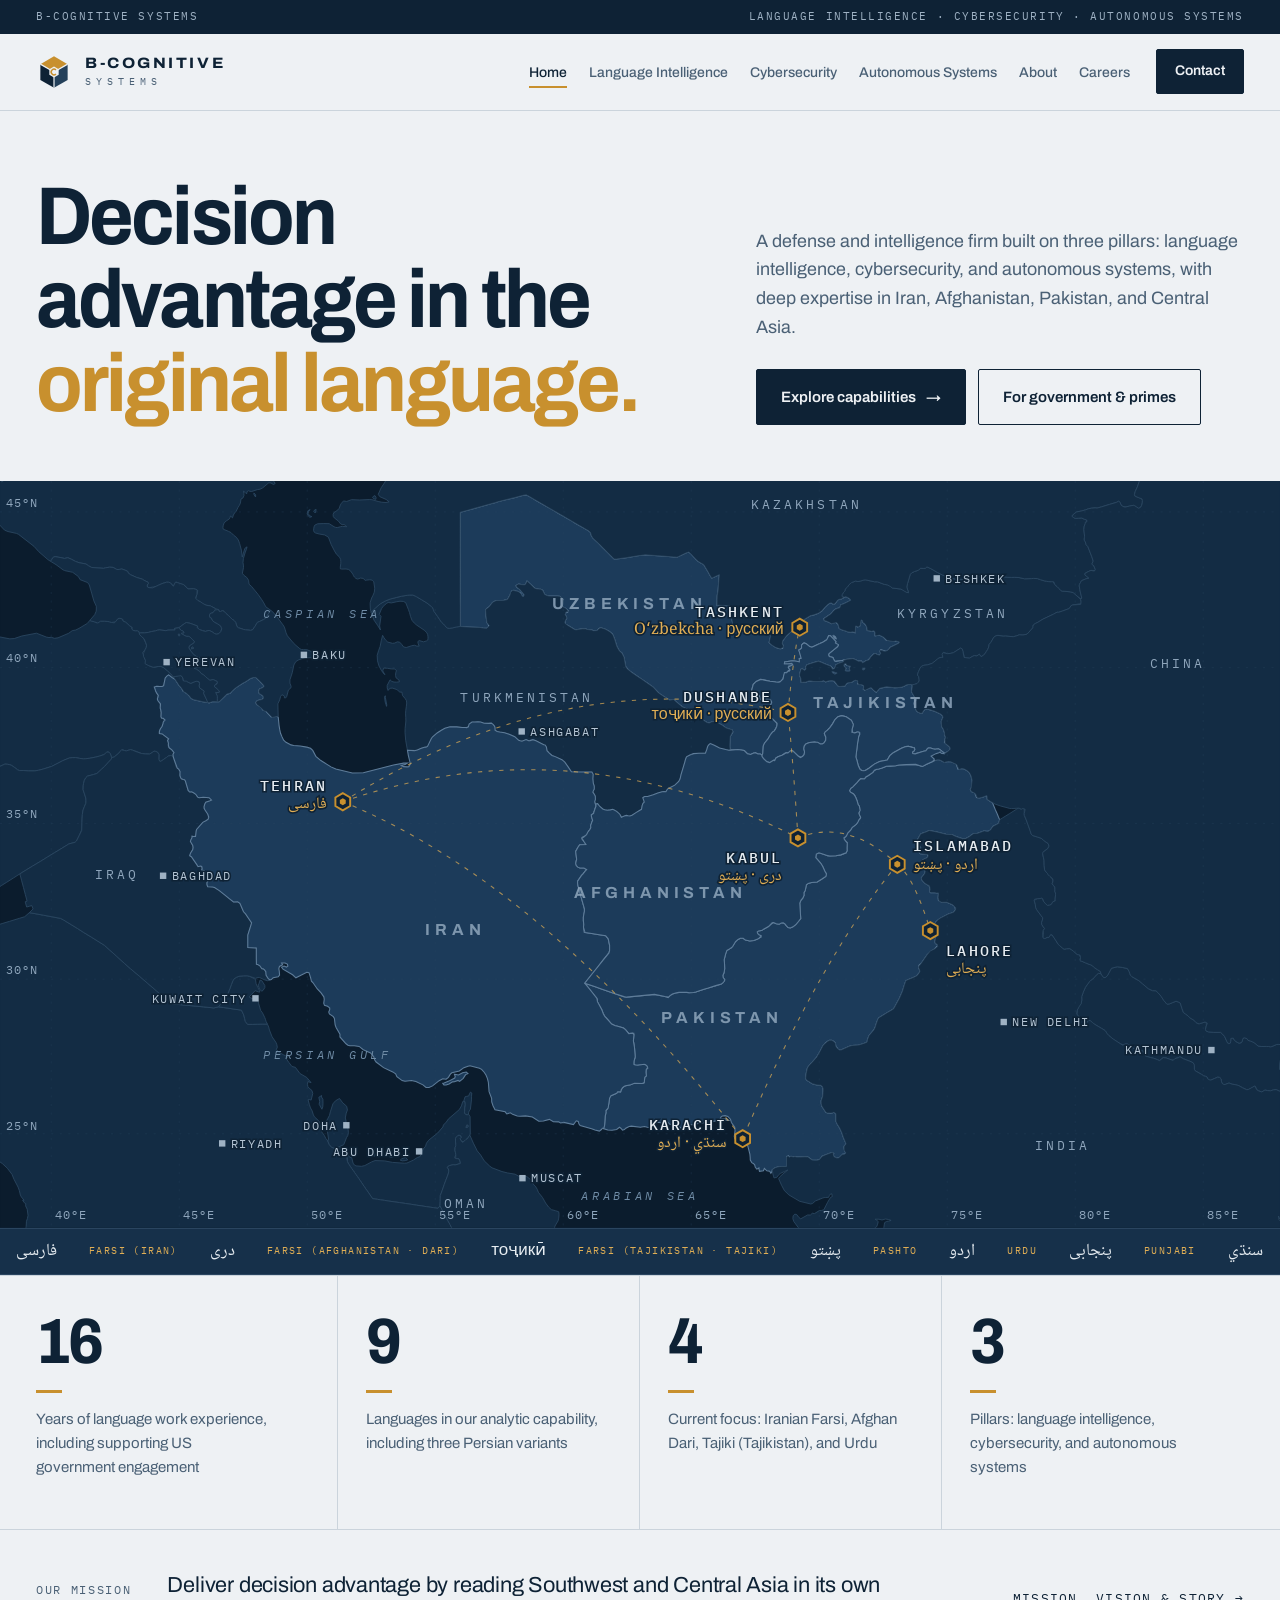
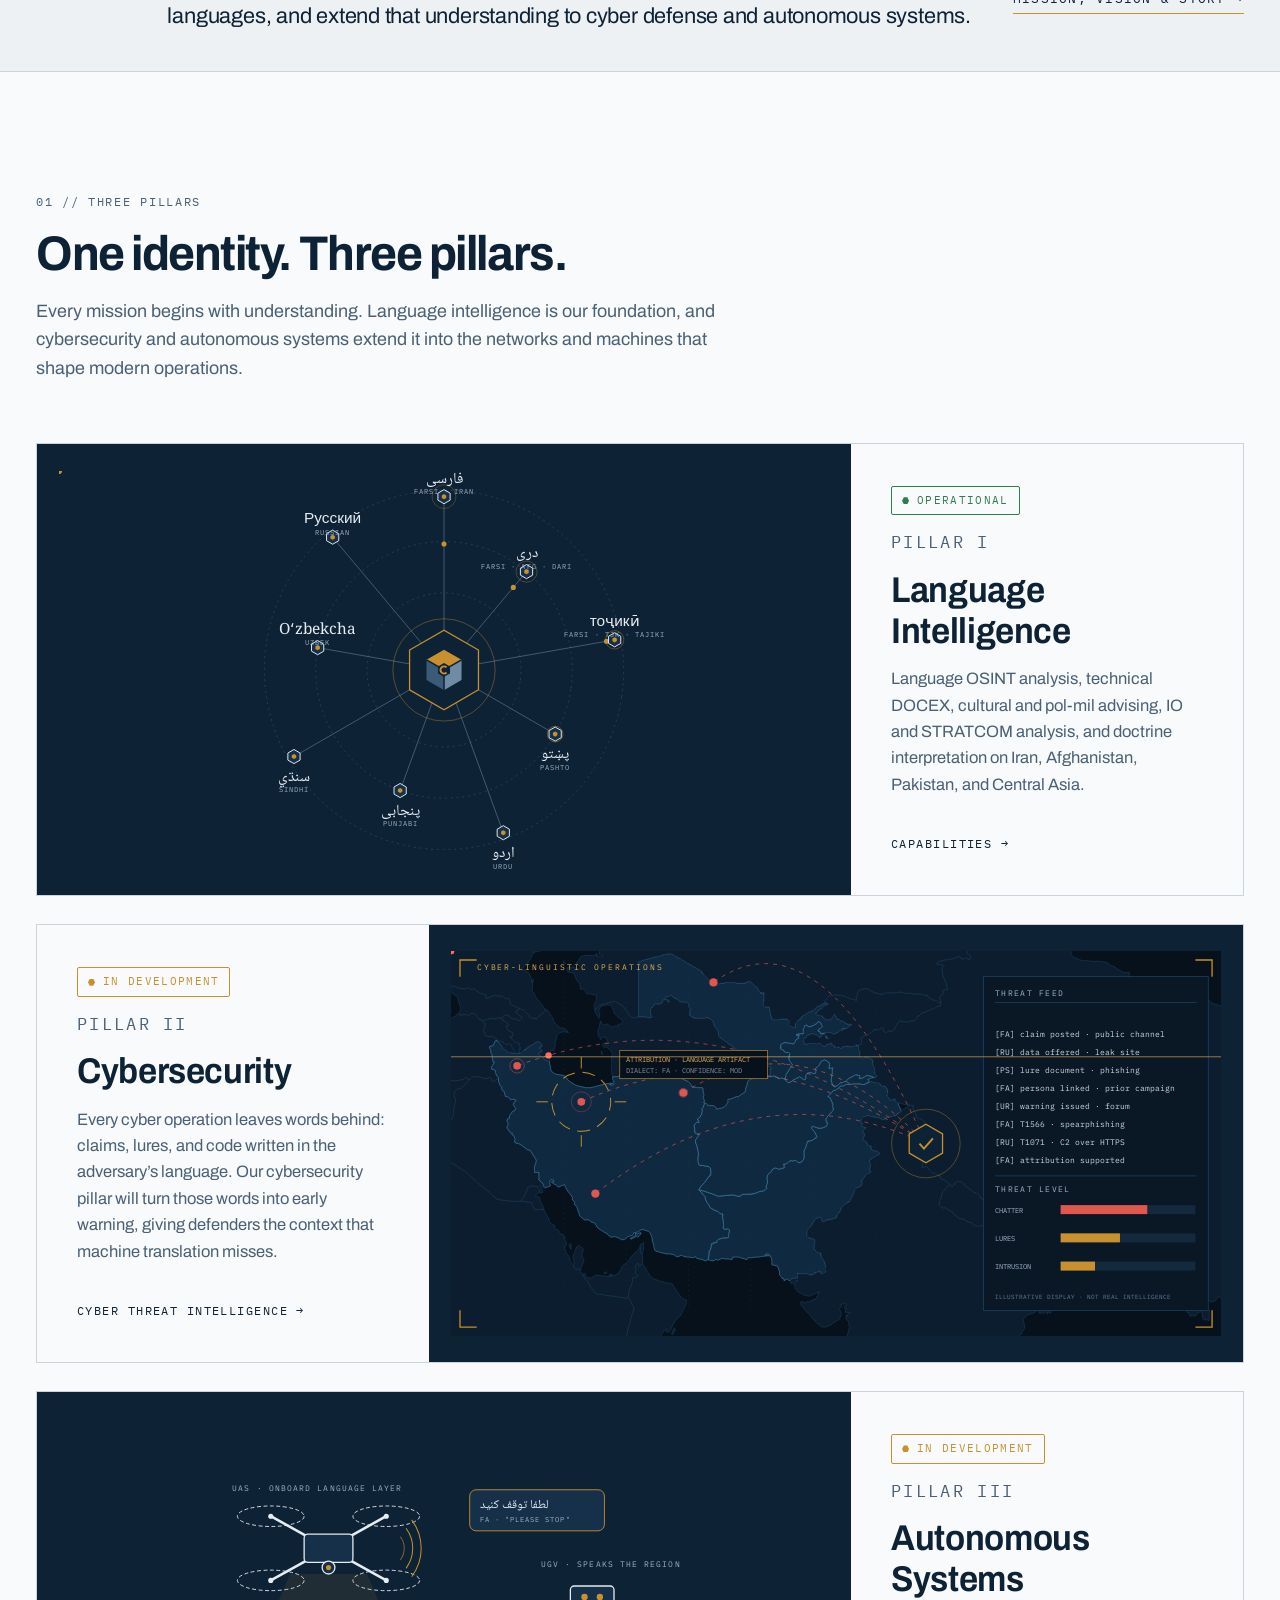
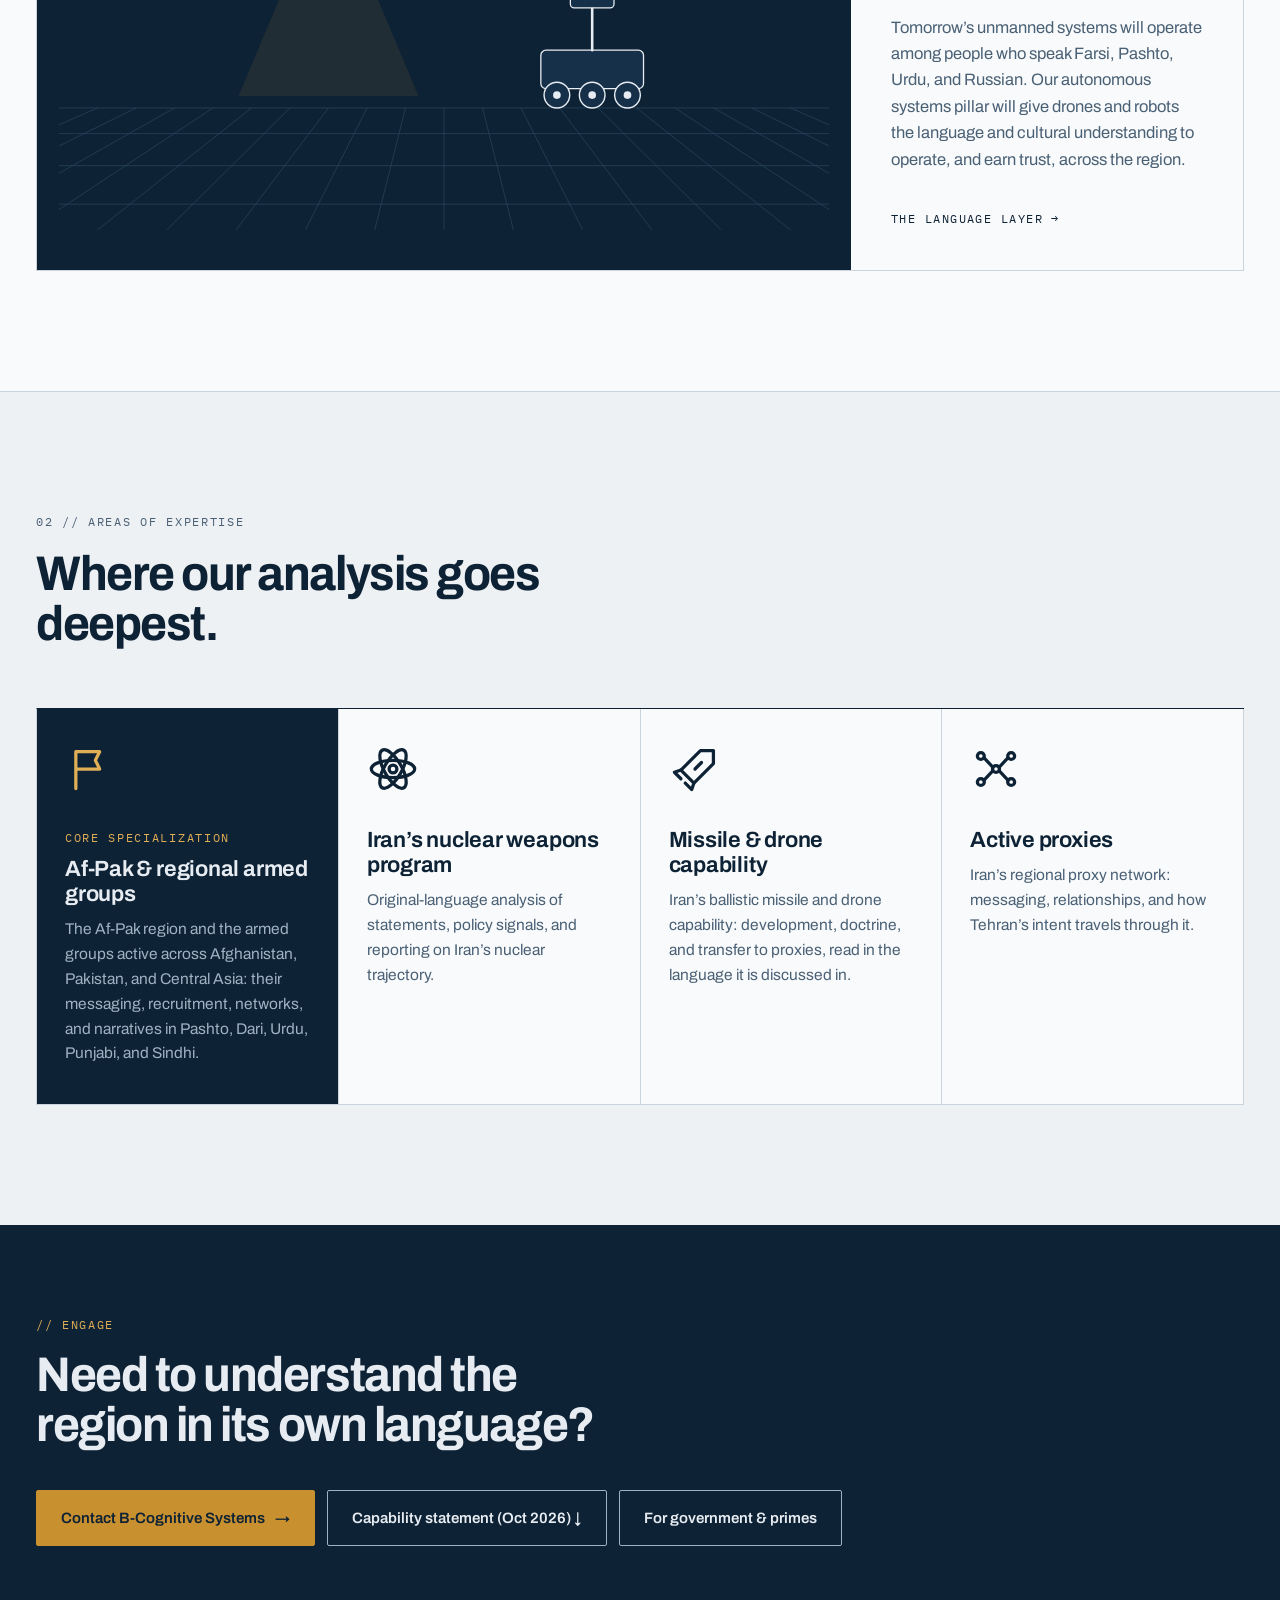
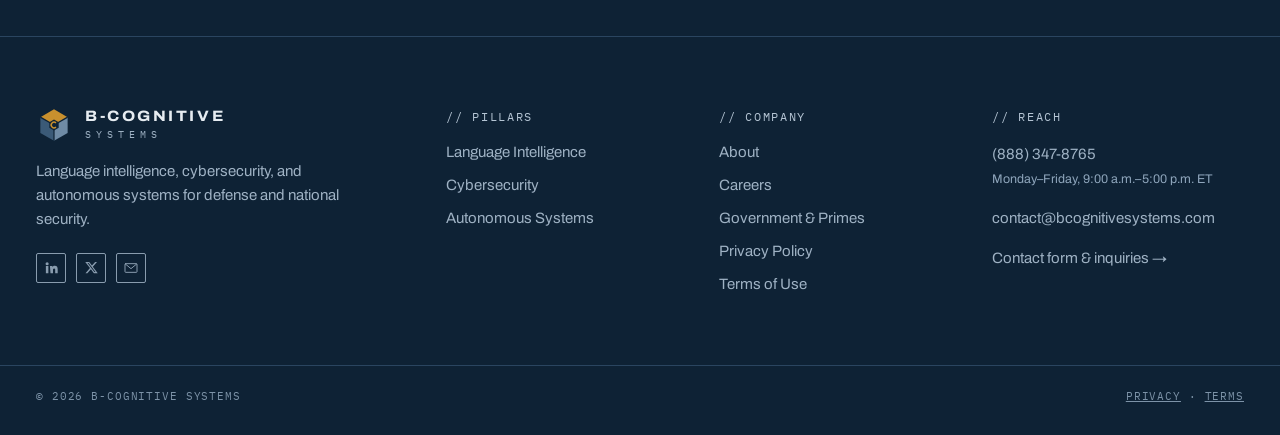
==== commit 037ffc20: "Add files via upload" ====
--- a/index.html
+++ b/index.html
@@ -44,7 +44,7 @@
  <div class="marquee" aria-label="Languages: Farsi (Iran), Farsi (Afghanistan, Dari), Farsi (Tajikistan, Tajiki), Pashto, Urdu, Punjabi, Sindhi, Uzbek, Russian"><div class="mq-track" aria-hidden="true"><span class="s">فارسی</span><span class="e">FARSI (IRAN)</span><span class="s">دری</span><span class="e">FARSI (AFGHANISTAN · DARI)</span><span class="s">тоҷикӣ</span><span class="e">FARSI (TAJIKISTAN · TAJIKI)</span><span class="s">پښتو</span><span class="e">PASHTO</span><span class="s">اردو</span><span class="e">URDU</span><span class="s">پنجابی</span><span class="e">PUNJABI</span><span class="s">سنڌي</span><span class="e">SINDHI</span><span class="s">Oʻzbekcha</span><span class="e">UZBEK</span><span class="s">Русский</span><span class="e">RUSSIAN</span><span class="s">فارسی</span><span class="e">FARSI (IRAN)</span><span class="s">دری</span><span class="e">FARSI (AFGHANISTAN · DARI)</span><span class="s">тоҷикӣ</span><span class="e">FARSI (TAJIKISTAN · TAJIKI)</span><span class="s">پښتو</span><span class="e">PASHTO</span><span class="s">اردو</span><span class="e">URDU</span><span class="s">پنجابی</span><span class="e">PUNJABI</span><span class="s">سنڌي</span><span class="e">SINDHI</span><span class="s">Oʻzbekcha</span><span class="e">UZBEK</span><span class="s">Русский</span><span class="e">RUSSIAN</span></div></div>
  <div class="wrap kpis">
   <div class="kpi reveal"><strong data-count="16">16</strong><span>Years of language work experience, including supporting US government engagement</span></div>
-  <div class="kpi reveal"><strong data-count="8">8</strong><span>Languages in our analytic capability</span></div>
+  <div class="kpi reveal"><strong data-count="9">9</strong><span>Languages in our analytic capability, including three Persian variants</span></div>
   <div class="kpi reveal"><strong data-count="4">4</strong><span>Current focus: Iranian Farsi, Afghan Dari, Tajiki (Tajikistan), and Urdu</span></div>
   <div class="kpi reveal"><strong data-count="3">3</strong><span>Pillars: language intelligence, cybersecurity, and autonomous systems</span></div>
  </div>
@@ -56,7 +56,7 @@
   <div class="shead"><p class="tag">01 // THREE PILLARS</p><h2 class="reveal">One identity. Three pillars.</h2><p class="lead reveal">Every mission begins with understanding. Language intelligence is our foundation, and cybersecurity and autonomous systems extend it into the networks and machines that shape modern operations.</p></div>
  </div>
  <div class="wrap pillar-rows">
-  <a class="prow reveal" href="language-intelligence.html"><div class="prow-art lang"><svg viewBox="0 0 1200 620" class="biggfx" role="img" aria-label="Constellation of eight languages connected to a central analysis core"><g><animateTransform attributeName="transform" type="rotate" from="0 600 310" to="360 600 310" dur="90s" repeatCount="indefinite"/><circle cx="600" cy="310" r="120" class="orbit"/><circle cx="600" cy="310" r="200" class="orbit"/><circle cx="600" cy="310" r="280" class="orbit"/></g><line x1="600" y1="310" x2="600.0" y2="40.0" class="spoke"/><circle r="4" fill="#C8902E"><animateMotion dur="8s" begin="0.0s" repeatCount="indefinite" path="M600.0 40.0 L600 310"/><animate attributeName="opacity" values="0;1;1;0" keyTimes="0;.1;.85;1" dur="8s" begin="0.0s" repeatCount="indefinite"/></circle><circle cx="600.0" cy="40.0" r="12" fill="none" stroke="#C8902E" opacity="0"><animate attributeName="r" values="12;30" dur="6s" begin="0.0s" repeatCount="indefinite"/><animate attributeName="opacity" values=".7;0" dur="6s" begin="0.0s" repeatCount="indefinite"/></circle><polygon points="609.53,45.50 600.00,51.00 590.47,45.50 590.47,34.50 600.00,29.00 609.53,34.50" class="node"/><polygon points="603.46,42.00 600.00,44.00 596.54,42.00 596.54,38.00 600.00,36.00 603.46,38.00" fill="#C8902E"/><text x="600.0" y="18.0" text-anchor="middle" class="scr">فارسی</text><text x="600.0" y="36.0" text-anchor="middle" class="lab sm">FARSI · IRAN</text><line x1="600" y1="310" x2="728.6" y2="156.8" class="spoke"/><circle r="4" fill="#C8902E"><animateMotion dur="8s" begin="0.9s" repeatCount="indefinite" path="M728.6 156.8 L600 310"/><animate attributeName="opacity" values="0;1;1;0" keyTimes="0;.1;.85;1" dur="8s" begin="0.9s" repeatCount="indefinite"/></circle><circle cx="728.6" cy="156.8" r="12" fill="none" stroke="#C8902E" opacity="0"><animate attributeName="r" values="12;30" dur="6s" begin="0.7s" repeatCount="indefinite"/><animate attributeName="opacity" values=".7;0" dur="6s" begin="0.7s" repeatCount="indefinite"/></circle><polygon points="738.08,162.29 728.56,167.79 719.03,162.29 719.03,151.29 728.56,145.79 738.08,151.29" class="node"/><polygon points="732.02,158.79 728.56,160.79 725.09,158.79 725.09,154.79 728.56,152.79 732.02,154.79" fill="#C8902E"/><text x="728.6" y="134.8" text-anchor="middle" class="scr">دری</text><text x="728.6" y="152.8" text-anchor="middle" class="lab sm">FARSI · AFG · DARI</text><line x1="600" y1="310" x2="865.9" y2="263.1" class="spoke"/><circle r="4" fill="#C8902E"><animateMotion dur="8s" begin="1.8s" repeatCount="indefinite" path="M865.9 263.1 L600 310"/><animate attributeName="opacity" values="0;1;1;0" keyTimes="0;.1;.85;1" dur="8s" begin="1.8s" repeatCount="indefinite"/></circle><circle cx="865.9" cy="263.1" r="12" fill="none" stroke="#C8902E" opacity="0"><animate attributeName="r" values="12;30" dur="6s" begin="1.4s" repeatCount="indefinite"/><animate attributeName="opacity" values=".7;0" dur="6s" begin="1.4s" repeatCount="indefinite"/></circle><polygon points="875.42,268.61 865.90,274.11 856.37,268.61 856.37,257.61 865.90,252.11 875.42,257.61" class="node"/><polygon points="869.36,265.11 865.90,267.11 862.43,265.11 862.43,261.11 865.90,259.11 869.36,261.11" fill="#C8902E"/><text x="865.9" y="241.1" text-anchor="middle" class="scr">тоҷикӣ</text><text x="865.9" y="259.1" text-anchor="middle" class="lab sm">FARSI · TJK · TAJIKI</text><line x1="600" y1="310" x2="773.2" y2="410.0" class="spoke"/><circle r="4" fill="#C8902E"><animateMotion dur="8s" begin="2.7s" repeatCount="indefinite" path="M773.2 410.0 L600 310"/><animate attributeName="opacity" values="0;1;1;0" keyTimes="0;.1;.85;1" dur="8s" begin="2.7s" repeatCount="indefinite"/></circle><circle cx="773.2" cy="410.0" r="12" fill="none" stroke="#C8902E" opacity="0"><animate attributeName="r" values="12;30" dur="6s" begin="2.1s" repeatCount="indefinite"/><animate attributeName="opacity" values=".7;0" dur="6s" begin="2.1s" repeatCount="indefinite"/></circle><polygon points="782.73,415.50 773.21,421.00 763.68,415.50 763.68,404.50 773.21,399.00 782.73,404.50" class="node"/><polygon points="776.67,412.00 773.21,414.00 769.74,412.00 769.74,408.00 773.21,406.00 776.67,408.00" fill="#C8902E"/><text x="773.2" y="448.0" text-anchor="middle" class="scr">پښتو</text><text x="773.2" y="466.0" text-anchor="middle" class="lab sm">PASHTO</text><line x1="600" y1="310" x2="692.3" y2="563.7" class="spoke"/><circle r="4" fill="#C8902E"><animateMotion dur="8s" begin="3.6s" repeatCount="indefinite" path="M692.3 563.7 L600 310"/><animate attributeName="opacity" values="0;1;1;0" keyTimes="0;.1;.85;1" dur="8s" begin="3.6s" repeatCount="indefinite"/></circle><circle cx="692.3" cy="563.7" r="12" fill="none" stroke="#C8902E" opacity="0"><animate attributeName="r" values="12;30" dur="6s" begin="2.8s" repeatCount="indefinite"/><animate attributeName="opacity" values=".7;0" dur="6s" begin="2.8s" repeatCount="indefinite"/></circle><polygon points="701.87,569.22 692.35,574.72 682.82,569.22 682.82,558.22 692.35,552.72 701.87,558.22" class="node"/><polygon points="695.81,565.72 692.35,567.72 688.88,565.72 688.88,561.72 692.35,559.72 695.81,561.72" fill="#C8902E"/><text x="692.3" y="601.7" text-anchor="middle" class="scr">اردو</text><text x="692.3" y="619.7" text-anchor="middle" class="lab sm">URDU</text><line x1="600" y1="310" x2="531.6" y2="497.9" class="spoke"/><circle r="4" fill="#C8902E"><animateMotion dur="8s" begin="4.5s" repeatCount="indefinite" path="M531.6 497.9 L600 310"/><animate attributeName="opacity" values="0;1;1;0" keyTimes="0;.1;.85;1" dur="8s" begin="4.5s" repeatCount="indefinite"/></circle><circle cx="531.6" cy="497.9" r="12" fill="none" stroke="#C8902E" opacity="0"><animate attributeName="r" values="12;30" dur="6s" begin="3.5s" repeatCount="indefinite"/><animate attributeName="opacity" values=".7;0" dur="6s" begin="3.5s" repeatCount="indefinite"/></circle><polygon points="541.12,503.44 531.60,508.94 522.07,503.44 522.07,492.44 531.60,486.94 541.12,492.44" class="node"/><polygon points="535.06,499.94 531.60,501.94 528.13,499.94 528.13,495.94 531.60,493.94 535.06,495.94" fill="#C8902E"/><text x="531.6" y="535.9" text-anchor="middle" class="scr">پنجابی</text><text x="531.6" y="553.9" text-anchor="middle" class="lab sm">PUNJABI</text><line x1="600" y1="310" x2="366.2" y2="445.0" class="spoke"/><circle r="4" fill="#C8902E"><animateMotion dur="8s" begin="5.4s" repeatCount="indefinite" path="M366.2 445.0 L600 310"/><animate attributeName="opacity" values="0;1;1;0" keyTimes="0;.1;.85;1" dur="8s" begin="5.4s" repeatCount="indefinite"/></circle><circle cx="366.2" cy="445.0" r="12" fill="none" stroke="#C8902E" opacity="0"><animate attributeName="r" values="12;30" dur="6s" begin="4.2s" repeatCount="indefinite"/><animate attributeName="opacity" values=".7;0" dur="6s" begin="4.2s" repeatCount="indefinite"/></circle><polygon points="375.70,450.50 366.17,456.00 356.65,450.50 356.65,439.50 366.17,434.00 375.70,439.50" class="node"/><polygon points="369.64,447.00 366.17,449.00 362.71,447.00 362.71,443.00 366.17,441.00 369.64,443.00" fill="#C8902E"/><text x="366.2" y="483.0" text-anchor="middle" class="scr">سنڌي</text><text x="366.2" y="501.0" text-anchor="middle" class="lab sm">SINDHI</text><line x1="600" y1="310" x2="426.4" y2="103.2" class="spoke"/><circle r="4" fill="#C8902E"><animateMotion dur="8s" begin="7.2s" repeatCount="indefinite" path="M426.4 103.2 L600 310"/><animate attributeName="opacity" values="0;1;1;0" keyTimes="0;.1;.85;1" dur="8s" begin="7.2s" repeatCount="indefinite"/></circle><circle cx="426.4" cy="103.2" r="12" fill="none" stroke="#C8902E" opacity="0"><animate attributeName="r" values="12;30" dur="6s" begin="5.6s" repeatCount="indefinite"/><animate attributeName="opacity" values=".7;0" dur="6s" begin="5.6s" repeatCount="indefinite"/></circle><polygon points="435.97,108.67 426.45,114.17 416.92,108.67 416.92,97.67 426.45,92.17 435.97,97.67" class="node"/><polygon points="429.91,105.17 426.45,107.17 422.98,105.17 422.98,101.17 426.45,99.17 429.91,101.17" fill="#C8902E"/><text x="426.4" y="81.2" text-anchor="middle" class="scr">Русский</text><text x="426.4" y="99.2" text-anchor="middle" class="lab sm">RUSSIAN</text><circle cx="600" cy="310" r="70" fill="none" stroke="#C8902E" stroke-width="1.5" opacity="0"><animate attributeName="r" values="66;110" dur="7s" repeatCount="indefinite"/><animate attributeName="opacity" values=".6;0" dur="7s" repeatCount="indefinite"/></circle><polygon points="653.69,341.00 600.00,372.00 546.31,341.00 546.31,279.00 600.00,248.00 653.69,279.00" class="core"/><g transform="translate(564,274) scale(1.5)"><polygon points="24.00,3.00 42.19,13.50 24.00,24.00 5.81,13.50" fill="#C8902E"/><polygon points="5.81,13.50 24.00,24.00 24.00,45.00 5.81,34.50" fill="#3B5A77"/><polygon points="24.00,24.00 42.19,13.50 42.19,34.50 24.00,45.00" fill="#6F8BA5"/><g stroke="#0E2235" stroke-width="1.6"><line x1="24" y1="24" x2="5.81" y2="13.50"/><line x1="24" y1="24" x2="42.19" y2="13.50"/><line x1="24" y1="24" x2="24.00" y2="45.00"/></g><polygon points="24.00,16.80 30.24,20.40 30.24,27.60 24.00,31.20 17.76,27.60 17.76,20.40" fill="#0E2235"/><path d="M26.62 21.38 A3.7 3.7 0 1 0 26.62 26.62" fill="none" stroke="#C8902E" stroke-width="2"/></g></svg></div><div class="prow-body"><span class="status on">Operational</span><p class="tag">PILLAR I</p><h3>Language Intelligence</h3><p>Language OSINT analysis, technical DOCEX, cultural and pol-mil advising, IO and STRATCOM analysis, and doctrine interpretation on Iran, Afghanistan, Pakistan, and Central Asia.</p><span class="go">Capabilities →</span></div></a>
+  <a class="prow reveal" href="language-intelligence.html"><div class="prow-art lang"><svg viewBox="0 0 1200 620" class="biggfx" role="img" aria-label="Constellation of nine languages connected to a central analysis core"><g><animateTransform attributeName="transform" type="rotate" from="0 600 310" to="360 600 310" dur="90s" repeatCount="indefinite"/><circle cx="600" cy="310" r="120" class="orbit"/><circle cx="600" cy="310" r="200" class="orbit"/><circle cx="600" cy="310" r="280" class="orbit"/></g><line x1="600" y1="310" x2="600.0" y2="40.0" class="spoke"/><circle r="4" fill="#C8902E"><animateMotion dur="8s" begin="0.0s" repeatCount="indefinite" path="M600.0 40.0 L600 310"/><animate attributeName="opacity" values="0;1;1;0" keyTimes="0;.1;.85;1" dur="8s" begin="0.0s" repeatCount="indefinite"/></circle><circle cx="600.0" cy="40.0" r="12" fill="none" stroke="#C8902E" opacity="0"><animate attributeName="r" values="12;30" dur="6s" begin="0.0s" repeatCount="indefinite"/><animate attributeName="opacity" values=".7;0" dur="6s" begin="0.0s" repeatCount="indefinite"/></circle><polygon points="609.53,45.50 600.00,51.00 590.47,45.50 590.47,34.50 600.00,29.00 609.53,34.50" class="node"/><polygon points="603.46,42.00 600.00,44.00 596.54,42.00 596.54,38.00 600.00,36.00 603.46,38.00" fill="#C8902E"/><text x="600.0" y="18.0" text-anchor="middle" class="scr">فارسی</text><text x="600.0" y="36.0" text-anchor="middle" class="lab sm">FARSI · IRAN</text><line x1="600" y1="310" x2="728.6" y2="156.8" class="spoke"/><circle r="4" fill="#C8902E"><animateMotion dur="8s" begin="0.9s" repeatCount="indefinite" path="M728.6 156.8 L600 310"/><animate attributeName="opacity" values="0;1;1;0" keyTimes="0;.1;.85;1" dur="8s" begin="0.9s" repeatCount="indefinite"/></circle><circle cx="728.6" cy="156.8" r="12" fill="none" stroke="#C8902E" opacity="0"><animate attributeName="r" values="12;30" dur="6s" begin="0.7s" repeatCount="indefinite"/><animate attributeName="opacity" values=".7;0" dur="6s" begin="0.7s" repeatCount="indefinite"/></circle><polygon points="738.08,162.29 728.56,167.79 719.03,162.29 719.03,151.29 728.56,145.79 738.08,151.29" class="node"/><polygon points="732.02,158.79 728.56,160.79 725.09,158.79 725.09,154.79 728.56,152.79 732.02,154.79" fill="#C8902E"/><text x="728.6" y="134.8" text-anchor="middle" class="scr">دری</text><text x="728.6" y="152.8" text-anchor="middle" class="lab sm">FARSI · AFG · DARI</text><line x1="600" y1="310" x2="865.9" y2="263.1" class="spoke"/><circle r="4" fill="#C8902E"><animateMotion dur="8s" begin="1.8s" repeatCount="indefinite" path="M865.9 263.1 L600 310"/><animate attributeName="opacity" values="0;1;1;0" keyTimes="0;.1;.85;1" dur="8s" begin="1.8s" repeatCount="indefinite"/></circle><circle cx="865.9" cy="263.1" r="12" fill="none" stroke="#C8902E" opacity="0"><animate attributeName="r" values="12;30" dur="6s" begin="1.4s" repeatCount="indefinite"/><animate attributeName="opacity" values=".7;0" dur="6s" begin="1.4s" repeatCount="indefinite"/></circle><polygon points="875.42,268.61 865.90,274.11 856.37,268.61 856.37,257.61 865.90,252.11 875.42,257.61" class="node"/><polygon points="869.36,265.11 865.90,267.11 862.43,265.11 862.43,261.11 865.90,259.11 869.36,261.11" fill="#C8902E"/><text x="865.9" y="241.1" text-anchor="middle" class="scr">тоҷикӣ</text><text x="865.9" y="259.1" text-anchor="middle" class="lab sm">FARSI · TJK · TAJIKI</text><line x1="600" y1="310" x2="773.2" y2="410.0" class="spoke"/><circle r="4" fill="#C8902E"><animateMotion dur="8s" begin="2.7s" repeatCount="indefinite" path="M773.2 410.0 L600 310"/><animate attributeName="opacity" values="0;1;1;0" keyTimes="0;.1;.85;1" dur="8s" begin="2.7s" repeatCount="indefinite"/></circle><circle cx="773.2" cy="410.0" r="12" fill="none" stroke="#C8902E" opacity="0"><animate attributeName="r" values="12;30" dur="6s" begin="2.1s" repeatCount="indefinite"/><animate attributeName="opacity" values=".7;0" dur="6s" begin="2.1s" repeatCount="indefinite"/></circle><polygon points="782.73,415.50 773.21,421.00 763.68,415.50 763.68,404.50 773.21,399.00 782.73,404.50" class="node"/><polygon points="776.67,412.00 773.21,414.00 769.74,412.00 769.74,408.00 773.21,406.00 776.67,408.00" fill="#C8902E"/><text x="773.2" y="448.0" text-anchor="middle" class="scr">پښتو</text><text x="773.2" y="466.0" text-anchor="middle" class="lab sm">PASHTO</text><line x1="600" y1="310" x2="692.3" y2="563.7" class="spoke"/><circle r="4" fill="#C8902E"><animateMotion dur="8s" begin="3.6s" repeatCount="indefinite" path="M692.3 563.7 L600 310"/><animate attributeName="opacity" values="0;1;1;0" keyTimes="0;.1;.85;1" dur="8s" begin="3.6s" repeatCount="indefinite"/></circle><circle cx="692.3" cy="563.7" r="12" fill="none" stroke="#C8902E" opacity="0"><animate attributeName="r" values="12;30" dur="6s" begin="2.8s" repeatCount="indefinite"/><animate attributeName="opacity" values=".7;0" dur="6s" begin="2.8s" repeatCount="indefinite"/></circle><polygon points="701.87,569.22 692.35,574.72 682.82,569.22 682.82,558.22 692.35,552.72 701.87,558.22" class="node"/><polygon points="695.81,565.72 692.35,567.72 688.88,565.72 688.88,561.72 692.35,559.72 695.81,561.72" fill="#C8902E"/><text x="692.3" y="601.7" text-anchor="middle" class="scr">اردو</text><text x="692.3" y="619.7" text-anchor="middle" class="lab sm">URDU</text><line x1="600" y1="310" x2="531.6" y2="497.9" class="spoke"/><circle r="4" fill="#C8902E"><animateMotion dur="8s" begin="4.5s" repeatCount="indefinite" path="M531.6 497.9 L600 310"/><animate attributeName="opacity" values="0;1;1;0" keyTimes="0;.1;.85;1" dur="8s" begin="4.5s" repeatCount="indefinite"/></circle><circle cx="531.6" cy="497.9" r="12" fill="none" stroke="#C8902E" opacity="0"><animate attributeName="r" values="12;30" dur="6s" begin="3.5s" repeatCount="indefinite"/><animate attributeName="opacity" values=".7;0" dur="6s" begin="3.5s" repeatCount="indefinite"/></circle><polygon points="541.12,503.44 531.60,508.94 522.07,503.44 522.07,492.44 531.60,486.94 541.12,492.44" class="node"/><polygon points="535.06,499.94 531.60,501.94 528.13,499.94 528.13,495.94 531.60,493.94 535.06,495.94" fill="#C8902E"/><text x="531.6" y="535.9" text-anchor="middle" class="scr">پنجابی</text><text x="531.6" y="553.9" text-anchor="middle" class="lab sm">PUNJABI</text><line x1="600" y1="310" x2="366.2" y2="445.0" class="spoke"/><circle r="4" fill="#C8902E"><animateMotion dur="8s" begin="5.4s" repeatCount="indefinite" path="M366.2 445.0 L600 310"/><animate attributeName="opacity" values="0;1;1;0" keyTimes="0;.1;.85;1" dur="8s" begin="5.4s" repeatCount="indefinite"/></circle><circle cx="366.2" cy="445.0" r="12" fill="none" stroke="#C8902E" opacity="0"><animate attributeName="r" values="12;30" dur="6s" begin="4.2s" repeatCount="indefinite"/><animate attributeName="opacity" values=".7;0" dur="6s" begin="4.2s" repeatCount="indefinite"/></circle><polygon points="375.70,450.50 366.17,456.00 356.65,450.50 356.65,439.50 366.17,434.00 375.70,439.50" class="node"/><polygon points="369.64,447.00 366.17,449.00 362.71,447.00 362.71,443.00 366.17,441.00 369.64,443.00" fill="#C8902E"/><text x="366.2" y="483.0" text-anchor="middle" class="scr">سنڌي</text><text x="366.2" y="501.0" text-anchor="middle" class="lab sm">SINDHI</text><line x1="600" y1="310" x2="403.0" y2="275.3" class="spoke"/><circle r="4" fill="#C8902E"><animateMotion dur="8s" begin="6.3s" repeatCount="indefinite" path="M403.0 275.3 L600 310"/><animate attributeName="opacity" values="0;1;1;0" keyTimes="0;.1;.85;1" dur="8s" begin="6.3s" repeatCount="indefinite"/></circle><circle cx="403.0" cy="275.3" r="12" fill="none" stroke="#C8902E" opacity="0"><animate attributeName="r" values="12;30" dur="6s" begin="4.9s" repeatCount="indefinite"/><animate attributeName="opacity" values=".7;0" dur="6s" begin="4.9s" repeatCount="indefinite"/></circle><polygon points="412.56,280.77 403.04,286.27 393.51,280.77 393.51,269.77 403.04,264.27 412.56,269.77" class="node"/><polygon points="406.50,277.27 403.04,279.27 399.57,277.27 399.57,273.27 403.04,271.27 406.50,273.27" fill="#C8902E"/><text x="403.0" y="253.3" text-anchor="middle" class="scr">Oʻzbekcha</text><text x="403.0" y="271.3" text-anchor="middle" class="lab sm">UZBEK</text><line x1="600" y1="310" x2="426.4" y2="103.2" class="spoke"/><circle r="4" fill="#C8902E"><animateMotion dur="8s" begin="7.2s" repeatCount="indefinite" path="M426.4 103.2 L600 310"/><animate attributeName="opacity" values="0;1;1;0" keyTimes="0;.1;.85;1" dur="8s" begin="7.2s" repeatCount="indefinite"/></circle><circle cx="426.4" cy="103.2" r="12" fill="none" stroke="#C8902E" opacity="0"><animate attributeName="r" values="12;30" dur="6s" begin="5.6s" repeatCount="indefinite"/><animate attributeName="opacity" values=".7;0" dur="6s" begin="5.6s" repeatCount="indefinite"/></circle><polygon points="435.97,108.67 426.45,114.17 416.92,108.67 416.92,97.67 426.45,92.17 435.97,97.67" class="node"/><polygon points="429.91,105.17 426.45,107.17 422.98,105.17 422.98,101.17 426.45,99.17 429.91,101.17" fill="#C8902E"/><text x="426.4" y="81.2" text-anchor="middle" class="scr">Русский</text><text x="426.4" y="99.2" text-anchor="middle" class="lab sm">RUSSIAN</text><circle cx="600" cy="310" r="70" fill="none" stroke="#C8902E" stroke-width="1.5" opacity="0"><animate attributeName="r" values="66;110" dur="7s" repeatCount="indefinite"/><animate attributeName="opacity" values=".6;0" dur="7s" repeatCount="indefinite"/></circle><polygon points="653.69,341.00 600.00,372.00 546.31,341.00 546.31,279.00 600.00,248.00 653.69,279.00" class="core"/><g transform="translate(564,274) scale(1.5)"><polygon points="24.00,3.00 42.19,13.50 24.00,24.00 5.81,13.50" fill="#C8902E"/><polygon points="5.81,13.50 24.00,24.00 24.00,45.00 5.81,34.50" fill="#3B5A77"/><polygon points="24.00,24.00 42.19,13.50 42.19,34.50 24.00,45.00" fill="#6F8BA5"/><g stroke="#0E2235" stroke-width="1.6"><line x1="24" y1="24" x2="5.81" y2="13.50"/><line x1="24" y1="24" x2="42.19" y2="13.50"/><line x1="24" y1="24" x2="24.00" y2="45.00"/></g><polygon points="24.00,16.80 30.24,20.40 30.24,27.60 24.00,31.20 17.76,27.60 17.76,20.40" fill="#0E2235"/><path d="M26.62 21.38 A3.7 3.7 0 1 0 26.62 26.62" fill="none" stroke="#C8902E" stroke-width="2"/></g></svg></div><div class="prow-body"><span class="status on">Operational</span><p class="tag">PILLAR I</p><h3>Language Intelligence</h3><p>Language OSINT analysis, technical DOCEX, cultural and pol-mil advising, IO and STRATCOM analysis, and doctrine interpretation on Iran, Afghanistan, Pakistan, and Central Asia.</p><span class="go">Capabilities →</span></div></a>
   <a class="prow rev reveal" href="cybersecurity.html"><div class="prow-art"><svg viewBox="0 0 1200 600" class="biggfx" role="img" aria-label="Cinematic cyber operations display: a regional threat map with attack paths, a live threat feed, and threat-level gauges"><rect width="1200" height="600" fill="#07111C"/><path d="M583,81L586,81L588,83L584,85L582,86L580,89L577,90L573,93L568,97L570,99L572,100L577,100L580,104L583,106L586,107L588,107L592,107L592,102L594,103L596,100L596,98L599,100L601,103L601,106L604,106L607,106L607,109L609,109L612,110L615,113L619,114L623,114L625,114L618,119L617,121L614,122L611,120L611,123L608,124L606,124L604,126L601,128L599,129L597,130L594,129L591,127L586,127L584,128L577,129L575,126L572,125L572,123L575,121L578,118L577,116L576,112L573,110L571,112L567,115L565,116L560,118L558,118L555,116L552,116L551,119L549,121L551,126L550,129L547,129L544,129L538,130L541,131L544,131L541,133L542,135L540,137L538,138L537,140L537,142L535,145L531,145L527,144L524,143L520,143L517,144L514,146L513,152L518,154L519,157L523,158L526,158L528,160L526,165L527,170L528,172L530,174L532,177L531,180L529,182L527,185L526,187L523,191L522,198L518,199L515,198L512,199L510,199L507,196L503,195L497,196L497,193L497,190L497,186L499,182L494,180L492,178L489,176L486,175L484,174L481,175L479,175L475,173L469,168L464,165L461,163L458,162L454,158L451,158L447,156L443,153L438,148L434,146L429,142L426,140L422,137L419,135L417,133L416,126L415,123L413,121L411,118L409,113L408,110L405,107L402,105L399,104L397,104L394,106L392,105L388,105L385,105L380,105L374,102L372,101L372,98L372,95L371,93L374,92L372,89L369,88L370,85L370,83L367,80L359,80L356,79L354,76L351,75L349,74L345,71L343,69L341,71L338,71L335,71L335,73L339,77L341,79L338,80L337,78L334,76L332,75L330,79L328,81L325,83L319,83L316,85L314,88L311,90L311,95L312,100L314,102L312,104L309,104L302,103L297,103L292,103L292,97L292,92L292,87L292,81L292,76L292,71L292,65L292,60L292,54L292,49L292,44L292,38L292,33L292,27L292,22L292,17L294,16L297,15L300,14L304,13L308,12L311,11L315,10L318,9L321,9L325,8L330,6L334,5L337,5L340,4L342,4L344,5L347,6L349,8L352,9L355,11L358,12L360,14L363,15L366,17L368,19L371,20L374,22L376,23L379,25L382,26L384,28L387,29L390,31L391,34L395,38L397,40L400,43L404,47L407,50L409,52L414,51L418,51L421,50L425,50L429,49L432,49L437,49L442,49L445,50L448,50L452,50L454,50L456,51L460,49L464,47L467,48L471,52L474,55L477,56L478,59L480,62L482,64L483,66L487,65L488,69L488,73L488,76L487,80L487,82L487,85L490,87L493,87L496,87L497,90L497,93L498,96L498,99L499,102L500,106L503,107L507,107L510,107L513,106L516,106L520,106L523,106L525,107L528,110L527,114L528,116L531,118L534,119L537,119L537,117L536,114L538,111L542,107L545,106L546,102L550,100L552,99L556,96L560,94L564,93L566,91L569,88L571,86L574,85L576,86L578,83L581,82ZM588,136L585,137L585,134L583,132L585,132L588,133L588,136Z" fill="#0F2A40" stroke="#3F7FA6" stroke-width="1"/><path d="M298,470L299,485L298,487L296,490L293,492L292,489L292,487L290,487L288,491L288,493L288,496L288,498L288,500L288,503L291,504L292,507L288,509L283,509L283,512L283,516L282,518L281,520L280,523L278,528L277,532L277,534L276,539L273,541L269,541L266,540L262,540L259,539L254,538L250,538L246,537L242,537L238,536L234,535L231,535L229,535L227,534L224,533L222,530L220,527L218,524L216,521L214,517L212,514L209,511L207,508L206,506L206,503L209,503L210,507L213,509L217,510L219,509L224,506L227,505L234,506L240,507L249,507L256,505L259,503L262,501L263,498L265,496L266,492L268,490L275,485L279,480L281,476L283,474L291,467L293,464L294,461L296,463L295,466L295,468L296,471L298,470ZM240,503L238,502L240,501L243,500L241,503ZM252,505L249,506L246,505L250,503Z" fill="#0B1D2E" stroke="#1B3A55" stroke-width="1"/><path d="M236,162L235,160L234,156L236,162ZM292,103L297,103L302,103L307,104L311,104L314,103L312,100L311,95L311,90L314,88L316,85L319,83L325,83L328,82L330,79L331,76L334,76L337,77L338,80L341,79L339,77L337,75L334,73L336,71L340,71L343,69L345,71L348,74L351,75L354,75L356,79L359,80L365,80L369,81L370,84L370,86L372,89L374,92L371,93L372,95L372,98L371,100L374,102L379,105L385,105L387,105L392,105L394,106L397,104L399,104L402,105L405,107L407,108L409,113L411,118L413,121L415,123L416,126L417,133L419,135L422,137L426,140L429,142L434,146L438,148L442,153L447,156L451,158L454,158L458,162L461,163L464,165L469,168L475,173L479,175L481,175L484,174L486,175L489,176L492,178L494,180L498,180L497,186L497,190L497,193L497,196L493,196L489,194L485,192L482,191L480,193L479,196L478,198L473,198L469,199L466,200L464,201L462,205L461,210L459,215L459,218L458,220L455,222L451,224L449,226L447,227L442,228L438,230L434,231L432,231L431,233L432,235L430,238L429,241L426,243L423,245L421,246L418,245L415,247L413,244L411,242L409,241L406,241L403,241L400,240L398,238L395,237L395,233L394,231L392,228L394,225L394,223L393,221L393,217L393,214L384,213L377,213L374,208L371,205L369,203L364,201L361,200L359,198L357,194L355,192L349,189L347,188L345,189L342,188L340,189L337,189L333,186L331,185L325,183L322,182L319,181L318,179L317,177L313,176L310,176L307,175L305,175L303,175L301,175L299,176L298,178L296,179L293,179L289,178L284,178L280,180L277,181L274,183L271,186L268,192L266,194L262,195L259,196L257,196L252,196L250,188L250,182L250,180L251,174L250,171L250,169L250,166L251,163L251,160L250,157L248,154L244,151L240,149L238,150L236,147L238,143L241,145L244,145L246,144L244,142L243,140L243,136L240,135L237,134L234,134L233,136L235,139L232,136L230,133L229,129L229,124L230,121L231,118L232,114L233,109L235,113L238,115L240,115L244,114L247,116L251,119L255,117L257,117L260,118L260,114L264,114L266,114L267,112L267,109L265,106L259,102L255,98L254,95L253,92L252,90L250,85L246,84L244,84L239,85L237,85L233,87L230,94L232,96L231,102L231,105L229,102L226,98L224,92L228,88L231,85L234,84L239,82L244,81L247,80L252,79L256,79L259,80L263,83L267,85L270,88L271,90L275,95L278,100L280,102L283,104L286,104L289,103L292,103Z" fill="#0B1D2E" stroke="#1B3A55" stroke-width="1"/><path d="M-292,131L-296,131L-296,129L-294,128L-292,131ZM10,98L14,99L17,100L22,99L24,99L27,100L29,100L31,97L33,97L35,97L38,99L41,102L43,104L43,106L46,106L48,109L51,111L53,115L53,119L51,123L51,125L53,128L53,130L55,132L58,133L62,133L65,133L67,134L70,136L73,140L75,142L70,139L68,142L66,147L64,148L61,148L60,150L60,152L62,155L62,157L63,160L64,164L65,168L65,171L67,172L66,175L66,177L64,180L63,183L65,184L70,187L69,189L70,191L70,194L73,196L74,198L74,201L71,200L69,202L65,204L63,204L63,199L61,197L58,198L56,199L53,199L51,199L45,197L43,196L38,197L35,195L32,198L29,201L26,199L24,197L21,199L18,201L15,201L11,202L7,203L3,202L-0,202L-3,202L-5,202L-10,204L-19,208L-25,210L-29,211L-31,212L-36,212L-40,211L-43,211L-47,209L-49,207L-52,207L-54,206L-60,209L-63,210L-67,212L-71,212L-74,212L-76,212L-78,210L-82,209L-84,209L-85,211L-86,216L-84,221L-87,222L-90,228L-93,229L-94,232L-97,230L-98,228L-99,224L-100,220L-99,218L-96,215L-93,212L-93,209L-96,206L-99,208L-101,209L-103,211L-106,214L-108,214L-113,213L-117,211L-120,209L-122,208L-130,213L-135,220L-141,223L-145,224L-153,225L-156,225L-159,227L-164,225L-167,223L-172,217L-174,215L-179,213L-187,209L-189,208L-195,208L-201,207L-202,215L-204,220L-208,221L-212,222L-217,224L-226,222L-228,220L-231,215L-232,213L-235,212L-238,211L-243,209L-246,209L-248,212L-252,213L-251,210L-256,210L-259,212L-261,212L-259,209L-253,209L-251,206L-248,204L-259,204L-265,204L-266,201L-261,200L-264,197L-266,196L-268,193L-269,190L-267,187L-267,183L-267,181L-273,179L-275,177L-278,176L-281,177L-285,175L-284,172L-284,168L-281,166L-279,169L-279,172L-276,172L-270,171L-272,170L-275,168L-276,165L-273,163L-271,160L-274,159L-275,157L-274,155L-277,151L-275,147L-273,145L-282,145L-284,146L-289,146L-289,144L-288,142L-288,137L-288,134L-285,133L-282,129L-277,124L-271,125L-269,123L-266,123L-262,126L-257,126L-255,125L-257,123L-255,122L-252,122L-254,125L-247,124L-240,125L-238,125L-233,125L-235,123L-237,121L-234,119L-223,117L-216,117L-226,115L-228,114L-231,112L-231,108L-230,105L-227,105L-215,107L-207,106L-198,108L-189,108L-185,103L-173,97L-169,93L-164,91L-156,89L-149,87L-132,88L-121,88L-116,85L-113,86L-114,89L-112,92L-105,96L-98,94L-96,94L-93,100L-91,102L-89,104L-87,104L-84,102L-82,102L-77,104L-76,106L-69,108L-62,108L-60,110L-50,112L-47,112L-41,110L-30,108L-23,111L-21,111L-16,112L-14,111L-6,108L-3,106L-0,105L2,104L9,100L10,98ZM-252,88L-252,90L-251,93L-248,97L-246,99L-234,105L-232,105L-232,107L-234,110L-237,111L-246,109L-249,108L-254,111L-257,110L-262,111L-263,114L-267,118L-272,121L-276,122L-282,128L-285,131L-287,132L-286,129L-286,126L-282,123L-277,121L-280,119L-284,120L-287,119L-289,119L-290,117L-288,114L-285,111L-285,109L-285,105L-281,102L-279,98L-280,96L-282,95L-285,94L-281,91L-280,88L-276,87L-272,86L-268,85L-265,86L-262,88L-260,89L-257,88L-255,87L-252,88Z" fill="#0B1D2E" stroke="#1B3A55" stroke-width="1"/><path d="M521,200L522,193L526,187L527,185L529,182L531,180L532,177L530,174L528,172L527,170L527,167L528,160L526,158L523,158L521,158L519,155L514,153L514,146L517,144L520,143L524,143L527,144L530,144L533,145L535,144L537,140L538,138L540,137L542,136L541,133L543,132L541,131L538,131L544,129L547,129L549,129L549,127L549,121L551,119L551,117L553,115L557,118L560,118L565,116L567,115L570,113L572,110L576,112L577,115L579,117L575,121L572,123L572,125L575,126L576,129L582,128L579,131L577,134L574,135L573,133L570,131L566,130L564,129L560,130L555,132L554,134L552,135L550,138L550,142L551,145L554,145L557,144L560,144L564,144L566,144L569,144L572,144L574,144L576,144L578,146L580,148L584,148L586,145L589,145L592,143L594,144L594,147L597,147L598,150L603,149L606,151L608,152L610,149L613,149L616,148L620,149L625,149L627,148L630,147L634,147L635,150L636,155L638,157L637,159L637,162L637,164L638,166L642,168L645,165L648,165L652,167L657,169L658,171L657,174L658,178L660,182L660,185L660,188L660,190L664,194L663,196L660,198L656,196L652,195L649,194L646,195L644,197L641,198L637,199L635,198L637,195L635,194L632,193L627,195L621,198L618,200L616,203L610,205L606,206L602,210L599,211L597,211L594,208L593,204L592,201L593,198L593,194L594,190L594,186L595,183L591,183L589,183L589,181L590,177L589,174L585,171L582,170L579,171L576,173L575,176L573,179L571,181L568,183L569,186L569,189L567,191L564,191L561,190L557,190L555,191L553,195L553,197L552,201L549,200L546,198L543,196L541,198L539,198L536,200L533,201L531,203L527,205L525,205L522,203L521,200ZM578,138L575,139L574,137L577,137Z" fill="#0F2A40" stroke="#3F7FA6" stroke-width="1"/><path d="M-99,230L-94,232L-93,229L-90,228L-89,224L-86,222L-86,217L-85,211L-84,209L-82,209L-78,210L-76,212L-74,212L-71,212L-69,213L-63,210L-60,209L-54,206L-52,207L-49,207L-47,209L-44,211L-40,211L-36,212L-31,212L-29,211L-25,210L-19,208L-10,204L-5,202L-3,202L-0,202L3,202L6,203L11,202L15,201L18,201L21,199L23,197L26,199L27,202L25,205L22,208L20,210L16,214L13,214L9,216L6,219L6,221L5,226L6,229L7,232L7,236L6,238L5,241L5,244L4,250L4,256L2,260L0,264L-5,267L-11,270L-17,273L-22,277L-27,280L-33,283L-37,286L-43,289L-48,292L-53,296L-57,298L-63,302L-66,304L-71,308L-75,311L-81,314L-87,313L-89,312L-92,310L-96,309L-98,306L-101,304L-99,301L-98,299L-99,297L-99,295L-99,292L-100,289L-98,287L-96,285L-98,282L-96,280L-94,278L-91,278L-91,276L-88,273L-86,271L-85,269L-87,264L-89,263L-88,260L-91,259L-94,260L-97,260L-99,255L-99,252L-99,250L-98,246L-98,243L-101,238L-100,231Z" fill="#0B1D2E" stroke="#1B3A55" stroke-width="1"/><path d="M-79,477L-82,474L-86,472L-86,469L-82,473L-79,476ZM20,680L21,678L23,680L23,683L19,681L16,678L17,676L17,673L19,678L20,680ZM214,626L209,627L205,628L200,629L194,630L189,630L182,632L176,633L171,633L165,634L160,635L157,636L153,638L148,641L143,644L140,646L137,650L136,652L133,656L131,659L128,663L127,666L126,671L122,673L120,674L117,674L115,671L113,668L108,667L104,668L99,667L94,667L89,666L86,666L83,664L77,663L73,663L69,664L66,664L62,664L59,665L56,665L53,665L51,662L49,661L46,662L43,665L44,667L42,671L42,675L42,677L43,681L41,683L36,688L34,683L34,679L31,676L31,674L29,672L26,667L26,663L21,658L15,653L13,650L10,644L9,639L5,634L5,632L4,629L3,627L3,624L-1,615L-4,611L-4,609L-7,607L-10,603L-17,597L-21,596L-24,594L-26,591L-29,586L-33,580L-36,572L-35,569L-37,564L-38,561L-39,559L-38,555L-38,551L-37,549L-36,547L-37,542L-38,540L-40,537L-42,533L-43,528L-44,525L-47,519L-49,516L-52,511L-56,508L-58,506L-61,505L-63,503L-67,502L-69,498L-71,495L-74,490L-72,487L-72,484L-74,479L-79,471L-82,468L-83,464L-84,461L-87,460L-92,448L-95,444L-96,442L-100,437L-101,433L-105,429L-108,422L-113,414L-115,413L-119,413L-122,412L-124,412L-122,409L-120,403L-120,398L-117,384L-113,384L-110,385L-105,386L-99,387L-96,387L-91,383L-87,380L-85,376L-83,372L-79,371L-73,370L-68,368L-66,365L-65,361L-60,358L-58,357L-61,353L-64,349L-68,345L-71,341L-75,337L-78,333L-73,332L-68,330L-62,329L-56,327L-50,325L-43,323L-39,322L-36,319L-31,319L-25,320L-18,322L-12,323L-10,324L-3,328L1,330L6,333L12,337L16,340L21,343L26,347L31,352L37,357L41,361L48,366L55,372L61,377L66,382L72,387L79,388L88,389L97,390L105,390L108,390L112,390L117,391L120,391L126,392L127,396L128,398L129,401L130,403L134,403L138,403L142,403L145,403L146,405L147,407L149,412L152,416L153,420L154,424L158,426L161,427L162,431L164,434L167,435L170,440L175,443L178,447L176,446L176,448L178,451L180,455L179,460L176,460L177,463L178,466L179,468L180,471L184,476L185,478L186,484L188,486L190,489L192,493L194,496L197,496L200,495L203,496L202,498L201,501L204,502L206,506L207,508L209,511L212,514L214,517L216,521L218,524L220,527L222,530L224,533L227,534L229,535L231,535L234,535L238,536L242,537L246,537L250,538L254,538L259,539L262,540L266,540L269,541L271,541L275,541L278,542L279,544L281,547L282,551L284,554L285,556L285,558L284,561L283,564L282,566L282,569L281,571L280,574L280,576L279,579L278,582L277,584L277,587L276,589L275,592L275,595L274,597L273,600L272,603L270,604L267,605L264,606L260,608L257,609L254,611L250,612L247,613L244,615L240,616L237,617L233,619L230,620L227,621L223,623L220,624L217,625L214,626Z" fill="#0B1D2E" stroke="#1B3A55" stroke-width="1"/><path d="M1871,-220L1868,-216L1865,-217L1863,-217L1867,-220L1870,-221ZM2131,-312L2129,-313L2131,-314L2134,-315L2131,-312ZM1542,-642L1537,-641L1533,-641L1530,-643L1532,-644L1536,-644L1538,-644L1541,-643ZM1625,-660L1622,-661L1625,-662L1627,-661L1625,-660ZM1270,-762L1267,-762L1265,-763L1271,-764L1273,-765L1277,-765L1274,-764L1270,-762ZM1292,-740L1290,-740L1291,-742L1293,-742L1295,-742L1292,-740ZM1101,-725L1098,-724L1095,-727L1101,-725ZM1087,-715L1084,-715L1086,-718L1089,-719L1089,-716L1087,-715ZM1150,-795L1146,-795L1147,-797L1149,-797L1154,-797L1150,-795ZM696,-651L686,-651L683,-652L686,-653L696,-651ZM812,-666L807,-665L804,-667L808,-667L811,-666ZM851,-674L845,-674L847,-675L850,-676L854,-676L851,-674ZM888,-687L895,-687L897,-686L895,-684L889,-684L883,-684L881,-685L885,-686L888,-687ZM357,-835L352,-835L345,-835L343,-836L348,-837L352,-837L356,-836ZM1744,80L1743,77L1741,74L1742,72L1740,71L1741,69L1745,67L1748,67L1751,66L1752,63L1754,60L1755,57L1756,55L1755,52L1754,50L1754,47L1755,40L1753,29L1752,26L1751,22L1750,20L1755,18L1759,17L1762,15L1763,12L1766,9L1768,10L1771,11L1774,12L1777,13L1781,14L1783,14L1786,15L1790,15L1791,11L1792,9L1793,5L1795,4L1798,2L1798,0L1799,-2L1800,-4L1803,-7L1803,-10L1806,-12L1807,-15L1807,-17L1808,-21L1809,-24L1810,-27L1810,-29L1812,-32L1813,-35L1812,-37L1815,-40L1818,-41L1820,-43L1822,-45L1823,-47L1822,-49L1820,-53L1821,-56L1822,-59L1820,-61L1818,-62L1815,-62L1813,-62L1806,-60L1802,-59L1799,-56L1795,-56L1792,-56L1790,-55L1787,-53L1785,-52L1782,-51L1781,-48L1777,-47L1773,-47L1766,-46L1761,-46L1757,-47L1753,-47L1751,-47L1749,-50L1748,-52L1745,-54L1745,-57L1746,-60L1747,-62L1746,-64L1743,-67L1742,-70L1743,-72L1742,-74L1738,-74L1735,-75L1732,-77L1727,-82L1725,-84L1722,-85L1719,-86L1716,-86L1714,-86L1710,-88L1708,-88L1707,-91L1702,-91L1697,-90L1692,-91L1689,-92L1687,-93L1685,-95L1683,-98L1682,-100L1683,-102L1684,-106L1680,-108L1680,-110L1679,-112L1680,-115L1679,-117L1677,-120L1673,-124L1671,-127L1671,-130L1670,-133L1669,-136L1667,-138L1667,-141L1663,-146L1662,-148L1662,-151L1661,-153L1660,-155L1659,-157L1657,-159L1654,-161L1654,-163L1653,-166L1651,-168L1648,-169L1647,-171L1645,-172L1642,-173L1638,-175L1635,-176L1633,-176L1630,-174L1627,-176L1624,-176L1620,-179L1617,-179L1614,-181L1609,-183L1607,-184L1605,-184L1601,-184L1598,-184L1594,-183L1590,-182L1586,-182L1583,-182L1577,-182L1571,-180L1564,-179L1556,-178L1550,-175L1545,-170L1541,-167L1539,-166L1538,-162L1540,-162L1544,-162L1547,-162L1549,-161L1549,-157L1550,-155L1551,-152L1551,-150L1550,-147L1547,-144L1541,-141L1538,-138L1536,-134L1533,-130L1532,-128L1531,-125L1528,-123L1527,-119L1524,-116L1522,-112L1521,-110L1523,-109L1524,-104L1522,-102L1520,-101L1517,-100L1512,-100L1507,-97L1501,-94L1495,-89L1492,-90L1488,-92L1483,-92L1479,-94L1476,-95L1472,-97L1470,-99L1466,-100L1463,-101L1457,-100L1455,-99L1451,-98L1448,-98L1445,-100L1441,-102L1437,-105L1434,-106L1431,-106L1428,-107L1424,-107L1421,-106L1418,-103L1415,-102L1412,-101L1409,-99L1407,-98L1404,-96L1402,-94L1399,-91L1397,-90L1395,-89L1391,-90L1388,-89L1383,-87L1380,-87L1376,-87L1373,-86L1370,-85L1366,-84L1358,-81L1356,-81L1353,-82L1348,-82L1346,-81L1342,-82L1337,-83L1333,-84L1327,-85L1321,-85L1318,-85L1315,-85L1311,-87L1307,-90L1305,-90L1303,-93L1302,-95L1302,-97L1302,-99L1299,-100L1296,-100L1291,-100L1288,-100L1285,-103L1283,-105L1278,-108L1276,-108L1272,-108L1269,-108L1266,-109L1262,-110L1258,-110L1256,-111L1252,-112L1250,-112L1247,-110L1245,-110L1239,-109L1235,-108L1232,-107L1229,-105L1225,-104L1223,-105L1220,-104L1216,-105L1212,-105L1209,-108L1207,-108L1203,-109L1200,-110L1197,-112L1195,-113L1192,-114L1193,-118L1191,-120L1191,-124L1190,-127L1189,-129L1190,-132L1186,-133L1183,-134L1178,-135L1176,-135L1173,-135L1169,-137L1165,-138L1162,-140L1158,-141L1152,-141L1148,-141L1146,-142L1144,-144L1140,-145L1136,-146L1132,-148L1129,-148L1126,-150L1124,-147L1121,-143L1116,-141L1113,-138L1112,-136L1110,-135L1108,-132L1107,-130L1106,-125L1106,-123L1108,-121L1108,-119L1109,-116L1112,-114L1114,-113L1114,-111L1114,-108L1112,-105L1111,-103L1108,-101L1105,-99L1102,-99L1100,-97L1098,-95L1094,-94L1091,-96L1089,-98L1084,-99L1082,-98L1079,-99L1076,-98L1072,-100L1070,-100L1067,-101L1064,-100L1062,-99L1059,-99L1057,-99L1054,-99L1051,-100L1049,-102L1047,-102L1044,-101L1042,-103L1040,-105L1038,-106L1037,-110L1037,-113L1033,-114L1027,-114L1025,-114L1021,-115L1019,-115L1017,-115L1014,-115L1011,-117L1009,-119L1007,-117L1004,-117L1002,-119L999,-121L997,-119L994,-117L991,-117L988,-117L985,-115L983,-114L981,-112L979,-112L974,-111L971,-109L968,-108L966,-106L963,-106L960,-105L958,-103L955,-103L953,-100L948,-100L946,-97L947,-94L943,-93L940,-92L937,-90L934,-88L932,-90L931,-88L928,-88L925,-89L922,-89L918,-88L917,-84L915,-82L911,-81L908,-81L905,-80L901,-79L900,-82L896,-83L894,-85L891,-89L888,-90L888,-93L890,-95L887,-95L884,-92L881,-91L879,-89L876,-89L873,-90L866,-91L863,-92L861,-92L859,-95L856,-98L856,-101L853,-103L848,-105L846,-106L843,-106L840,-111L839,-115L836,-119L831,-122L829,-123L824,-124L820,-124L818,-122L813,-122L810,-119L807,-118L804,-118L802,-118L800,-117L797,-119L793,-119L791,-118L787,-118L787,-121L785,-123L781,-123L780,-126L781,-129L778,-129L776,-131L773,-131L771,-129L768,-129L767,-126L768,-124L766,-122L763,-122L761,-120L756,-123L753,-128L750,-133L749,-136L742,-145L739,-149L734,-156L729,-163L724,-169L721,-173L717,-177L714,-180L710,-183L703,-187L697,-190L692,-193L690,-196L689,-198L694,-198L696,-202L697,-205L693,-204L691,-202L686,-202L684,-201L679,-198L675,-197L670,-197L669,-194L666,-192L663,-190L659,-191L655,-189L651,-186L651,-184L648,-183L644,-185L640,-186L637,-185L632,-182L630,-183L628,-185L629,-188L631,-190L634,-191L636,-193L637,-196L634,-196L630,-194L628,-194L625,-194L621,-197L618,-197L615,-198L615,-195L612,-193L611,-196L610,-199L609,-201L605,-202L603,-199L601,-200L597,-199L590,-198L586,-200L587,-203L587,-205L587,-209L586,-211L584,-217L582,-221L580,-224L574,-225L572,-223L568,-222L564,-223L562,-224L559,-225L555,-226L550,-227L545,-227L542,-226L539,-225L536,-223L531,-222L530,-219L527,-217L524,-217L522,-217L520,-215L516,-215L511,-214L508,-213L501,-212L497,-211L491,-210L486,-210L481,-209L476,-209L473,-207L471,-205L469,-203L466,-204L464,-203L460,-203L458,-203L452,-203L449,-202L445,-200L442,-200L440,-200L436,-199L434,-199L432,-199L430,-197L421,-196L419,-195L410,-195L408,-193L401,-194L396,-196L392,-194L392,-190L391,-188L389,-186L391,-185L394,-184L397,-185L400,-184L397,-182L394,-182L393,-179L395,-178L398,-177L401,-176L404,-175L409,-174L411,-171L408,-170L403,-170L400,-171L397,-171L393,-171L390,-170L388,-168L386,-165L386,-161L389,-157L388,-154L386,-153L383,-151L380,-151L375,-148L371,-147L371,-145L375,-144L378,-142L379,-139L382,-139L389,-137L397,-135L400,-132L401,-130L399,-127L398,-124L397,-121L394,-119L388,-117L382,-116L380,-116L376,-117L372,-120L370,-120L368,-117L366,-114L361,-112L361,-114L354,-116L352,-116L348,-117L344,-121L342,-124L338,-126L335,-126L332,-126L328,-126L326,-124L323,-122L320,-122L318,-123L315,-125L312,-126L309,-125L304,-124L302,-125L299,-123L295,-121L293,-117L291,-116L288,-115L286,-114L283,-115L280,-116L277,-118L273,-121L270,-123L267,-124L265,-124L265,-121L266,-119L266,-116L265,-114L262,-114L262,-117L261,-119L259,-122L257,-124L254,-127L249,-129L244,-134L240,-135L238,-136L235,-135L232,-135L229,-136L226,-135L224,-136L221,-140L219,-141L215,-140L210,-137L207,-136L204,-135L202,-135L200,-138L198,-139L195,-140L193,-141L190,-140L188,-138L186,-136L182,-133L180,-131L178,-130L174,-129L172,-127L169,-127L166,-126L163,-123L157,-118L154,-116L152,-115L149,-115L150,-109L151,-106L153,-103L153,-101L148,-98L145,-97L141,-99L138,-103L134,-107L131,-110L129,-110L126,-109L123,-106L123,-102L120,-99L117,-97L115,-94L114,-89L113,-86L116,-83L118,-81L116,-78L114,-77L111,-73L110,-67L111,-63L114,-61L117,-60L120,-57L119,-54L120,-51L123,-48L127,-49L129,-49L135,-48L139,-48L142,-44L145,-41L147,-38L151,-33L153,-29L155,-25L152,-24L149,-25L147,-24L147,-21L152,-19L155,-17L160,-15L158,-12L152,-9L150,-9L150,-6L150,-4L147,-6L142,-2L138,-0L133,1L131,0L130,3L127,1L128,4L126,6L125,10L123,13L121,16L119,19L119,21L116,22L114,23L112,27L112,29L116,31L118,32L122,35L123,38L124,40L126,45L126,50L128,44L128,47L127,51L127,55L127,57L126,63L130,66L131,68L131,71L138,79L141,83L143,85L144,88L148,91L145,95L142,98L139,99L136,103L134,105L129,105L123,104L121,100L118,97L116,95L114,93L111,91L109,92L106,89L103,88L101,87L99,87L96,85L92,83L92,79L92,76L89,74L85,74L82,72L80,71L77,70L74,72L72,70L70,69L65,70L63,72L59,73L55,74L54,71L55,69L52,68L46,66L41,64L39,61L35,59L31,60L28,58L25,58L22,59L12,58L9,57L2,55L-1,54L-3,52L-6,51L-9,51L-12,51L-16,50L-18,52L-21,52L-28,46L-32,42L-44,33L-52,31L-54,30L-61,24L-64,24L-66,24L-69,23L-72,19L-78,15L-84,14L-80,11L-81,9L-80,7L-78,8L-75,9L-73,10L-65,8L-64,5L-64,1L-61,-2L-59,-7L-56,-7L-54,-9L-52,-9L-48,-9L-52,-13L-56,-16L-59,-16L-61,-19L-62,-22L-58,-21L-55,-23L-51,-23L-48,-22L-49,-26L-46,-27L-42,-28L-36,-31L-33,-31L-34,-35L-38,-37L-40,-35L-45,-34L-47,-34L-43,-36L-47,-36L-54,-33L-54,-35L-54,-38L-53,-40L-52,-43L-48,-45L-45,-46L-42,-50L-37,-50L-31,-50L-26,-50L-23,-51L-22,-55L-21,-58L-20,-60L-22,-61L-21,-64L-22,-67L-26,-68L-25,-71L-21,-72L-24,-75L-25,-77L-21,-79L-18,-82L-16,-84L-18,-87L-17,-90L-20,-91L-23,-91L-26,-93L-29,-94L-32,-95L-34,-97L-38,-96L-40,-97L-43,-98L-45,-100L-49,-100L-53,-102L-55,-100L-57,-99L-64,-103L-65,-106L-68,-109L-71,-111L-74,-109L-77,-109L-82,-108L-85,-106L-87,-107L-89,-108L-92,-108L-94,-110L-96,-111L-99,-111L-103,-109L-106,-111L-108,-113L-108,-116L-108,-118L-109,-122L-110,-125L-112,-125L-114,-128L-119,-129L-121,-128L-124,-129L-126,-130L-131,-130L-130,-132L-131,-136L-133,-138L-128,-141L-133,-147L-135,-151L-137,-154L-141,-156L-143,-155L-146,-155L-149,-156L-152,-156L-157,-154L-162,-154L-165,-155L-167,-155L-169,-150L-172,-149L-175,-149L-179,-150L-180,-153L-183,-155L-183,-158L-183,-160L-184,-162L-183,-165L-185,-168L-188,-171L-187,-174L-183,-176L-181,-176L-179,-175L-173,-173L-170,-174L-166,-176L-163,-178L-161,-179L-161,-182L-165,-184L-166,-186L-171,-189L-175,-190L-178,-190L-178,-193L-178,-195L-182,-197L-186,-199L-188,-201L-189,-204L-192,-206L-191,-209L-194,-211L-198,-213L-197,-216L-194,-219L-195,-221L-197,-225L-196,-227L-196,-230L-198,-232L-200,-233L-204,-236L-209,-238L-212,-238L-215,-238L-217,-237L-219,-236L-223,-234L-226,-236L-225,-239L-227,-241L-231,-242L-234,-242L-237,-240L-239,-242L-241,-244L-244,-244L-247,-243L-249,-245L-248,-248L-249,-251L-250,-253L-252,-256L-253,-258L-255,-261L-259,-261L-258,-264L-257,-268L-255,-271L-259,-274L-261,-275L-263,-277L-265,-277L-264,-281L-262,-283L-257,-285L-259,-287L-261,-292L-262,-295L-261,-297L-263,-306L-263,-308L-260,-311L-257,-313L-255,-316L-253,-319L-251,-320L-249,-321L-252,-323L-251,-327L-251,-330L-248,-329L-246,-328L-243,-331L-240,-331L-238,-331L-235,-331L-233,-332L-231,-334L-220,-334L-211,-332L-212,-335L-216,-338L-219,-340L-222,-340L-226,-339L-231,-340L-236,-343L-240,-344L-242,-347L-240,-348L-241,-351L-249,-349L-256,-348L-249,-353L-244,-356L-241,-358L-238,-360L-233,-363L-228,-365L-223,-369L-219,-372L-215,-375L-207,-381L-204,-384L-195,-390L-190,-393L-188,-395L-186,-398L-183,-403L-185,-406L-189,-409L-194,-413L-201,-415L-205,-417L-212,-422L-209,-424L-205,-428L-203,-431L-203,-434L-206,-436L-211,-438L-214,-441L-211,-444L-211,-446L-218,-448L-220,-450L-221,-453L-219,-454L-217,-456L-221,-458L-219,-460L-219,-464L-217,-466L-219,-467L-216,-468L-213,-468L-212,-471L-215,-477L-217,-480L-220,-482L-222,-486L-224,-488L-227,-492L-231,-496L-231,-499L-228,-502L-225,-504L-222,-507L-218,-509L-215,-512L-214,-515L-217,-517L-223,-521L-226,-524L-232,-526L-239,-527L-241,-531L-243,-534L-238,-541L-239,-543L-243,-543L-241,-545L-239,-545L-235,-547L-230,-548L-226,-553L-217,-555L-213,-556L-211,-557L-210,-560L-206,-560L-201,-559L-198,-559L-196,-560L-195,-562L-196,-565L-193,-564L-185,-563L-181,-563L-179,-565L-174,-565L-175,-568L-167,-567L-163,-565L-156,-564L-155,-561L-160,-561L-171,-562L-168,-559L-162,-558L-157,-557L-155,-557L-156,-555L-150,-556L-148,-557L-147,-554L-149,-550L-151,-549L-148,-549L-143,-553L-131,-554L-129,-553L-119,-552L-116,-552L-113,-552L-110,-553L-99,-551L-85,-546L-63,-539L-51,-533L-45,-530L-42,-531L-27,-525L-22,-524L-24,-527L-21,-526L-18,-523L-15,-522L-12,-519L-9,-518L-6,-518L-4,-517L-0,-516L2,-510L3,-506L6,-505L7,-502L6,-497L4,-495L-9,-486L-17,-483L-33,-479L-45,-478L-50,-477L-60,-478L-65,-479L-71,-481L-78,-482L-82,-483L-89,-483L-106,-485L-109,-486L-120,-490L-124,-489L-126,-489L-127,-491L-133,-492L-138,-493L-140,-494L-143,-494L-146,-494L-152,-496L-155,-497L-158,-500L-167,-503L-176,-503L-171,-502L-168,-501L-165,-500L-165,-497L-161,-495L-158,-494L-152,-492L-151,-489L-147,-487L-145,-487L-142,-486L-146,-484L-148,-484L-144,-484L-133,-481L-128,-479L-122,-475L-120,-473L-120,-471L-122,-468L-124,-465L-128,-462L-125,-459L-123,-456L-120,-452L-119,-448L-117,-447L-119,-442L-115,-439L-111,-438L-108,-437L-104,-438L-101,-437L-94,-434L-91,-430L-83,-428L-78,-427L-70,-425L-65,-427L-58,-428L-56,-430L-58,-434L-59,-437L-61,-438L-69,-438L-72,-438L-74,-439L-76,-441L-82,-445L-85,-447L-86,-449L-86,-451L-84,-451L-81,-452L-79,-457L-76,-457L-67,-455L-58,-450L-56,-449L-53,-449L-50,-449L-47,-448L-37,-446L-27,-442L-24,-443L-22,-445L-18,-447L-15,-447L-11,-447L-12,-450L-13,-452L-16,-454L-21,-459L-23,-461L-24,-463L-23,-465L-12,-470L-9,-472L-5,-475L2,-476L10,-479L16,-482L22,-487L24,-488L29,-487L32,-486L36,-486L40,-486L44,-486L50,-484L50,-480L54,-480L56,-479L59,-477L61,-477L61,-481L63,-486L68,-492L67,-495L67,-498L65,-502L60,-503L56,-504L55,-507L56,-510L60,-515L63,-523L63,-526L63,-529L47,-537L60,-536L62,-536L80,-536L88,-536L96,-534L101,-530L106,-526L111,-522L111,-519L106,-519L101,-519L89,-517L86,-516L77,-511L77,-508L81,-506L89,-504L93,-499L96,-497L99,-496L104,-496L107,-495L109,-495L111,-495L127,-498L130,-499L132,-506L135,-510L134,-513L142,-515L149,-516L153,-515L152,-519L155,-519L159,-520L174,-524L180,-527L184,-528L189,-530L192,-531L197,-531L202,-532L207,-534L214,-536L217,-535L220,-534L219,-531L222,-531L227,-533L225,-537L223,-537L228,-540L242,-544L249,-546L257,-546L263,-546L261,-546L251,-545L252,-542L250,-540L252,-535L252,-533L247,-532L245,-532L241,-531L242,-529L244,-529L252,-528L255,-529L258,-529L261,-529L264,-529L267,-527L270,-528L271,-532L276,-534L281,-536L286,-536L291,-538L293,-538L298,-538L304,-537L310,-536L314,-536L320,-538L335,-544L338,-544L349,-546L352,-547L353,-544L355,-543L358,-540L355,-539L353,-537L352,-533L357,-532L362,-531L365,-531L367,-532L369,-535L367,-537L368,-539L373,-539L380,-540L382,-541L386,-544L388,-546L387,-550L383,-549L377,-557L373,-560L375,-562L381,-563L386,-566L390,-566L404,-564L421,-564L435,-562L451,-559L459,-557L466,-554L468,-553L474,-551L478,-550L482,-549L488,-547L494,-545L501,-544L506,-543L509,-541L519,-536L529,-532L533,-530L535,-531L542,-536L545,-542L548,-545L544,-545L540,-544L538,-545L536,-546L532,-548L528,-552L527,-556L521,-559L518,-560L507,-563L505,-560L502,-562L503,-566L505,-570L507,-570L511,-572L509,-575L511,-582L512,-587L509,-589L503,-588L500,-589L501,-592L503,-595L500,-594L502,-597L505,-600L511,-601L517,-603L525,-606L531,-609L535,-613L537,-617L542,-626L546,-632L553,-639L557,-640L559,-637L562,-637L568,-638L577,-638L594,-638L596,-638L602,-636L605,-636L612,-635L616,-634L619,-633L619,-628L618,-625L615,-619L611,-613L609,-610L606,-608L602,-606L601,-604L605,-600L615,-597L617,-592L618,-589L617,-581L614,-578L614,-574L615,-565L615,-558L614,-555L614,-550L615,-546L617,-543L619,-542L626,-539L633,-536L634,-534L632,-533L628,-530L626,-527L625,-525L626,-522L626,-520L624,-517L622,-516L615,-513L600,-500L597,-498L591,-499L595,-494L591,-492L585,-490L583,-489L579,-488L575,-489L572,-490L576,-492L578,-493L576,-494L573,-492L570,-492L566,-494L563,-495L559,-495L549,-495L547,-495L547,-493L549,-490L553,-488L559,-487L564,-485L571,-484L587,-485L591,-484L595,-484L602,-482L605,-482L610,-484L611,-488L629,-495L633,-496L638,-499L640,-501L642,-507L644,-509L655,-516L658,-520L657,-523L657,-525L655,-528L652,-530L650,-533L652,-538L654,-541L664,-543L673,-544L683,-546L687,-546L690,-546L693,-544L695,-541L703,-537L705,-534L706,-530L705,-522L704,-518L707,-517L712,-515L716,-513L720,-513L731,-513L738,-513L731,-514L723,-515L712,-517L711,-521L711,-523L713,-527L717,-528L720,-529L719,-532L718,-534L716,-538L713,-544L710,-544L707,-545L694,-549L681,-552L673,-552L670,-552L663,-549L658,-548L649,-550L642,-549L639,-550L640,-556L636,-561L634,-563L634,-565L639,-574L641,-576L646,-580L649,-583L637,-595L634,-598L630,-601L626,-602L636,-613L641,-615L648,-616L652,-617L658,-619L661,-620L663,-623L664,-627L663,-630L660,-633L657,-636L661,-637L665,-637L669,-635L671,-633L673,-630L673,-627L675,-625L675,-623L672,-621L669,-616L667,-616L666,-612L671,-609L671,-606L667,-603L668,-601L676,-599L683,-598L696,-598L699,-596L712,-597L721,-593L726,-592L730,-591L738,-592L741,-593L737,-593L734,-593L731,-593L727,-595L724,-600L718,-601L714,-600L710,-601L703,-603L698,-604L690,-606L687,-607L685,-609L683,-613L684,-615L689,-617L698,-617L702,-617L711,-613L716,-613L724,-615L723,-618L720,-619L716,-619L710,-618L710,-621L713,-621L715,-622L719,-624L724,-626L729,-626L748,-626L758,-622L768,-620L773,-619L775,-618L788,-611L791,-610L799,-610L808,-611L813,-611L817,-611L819,-610L822,-609L819,-606L817,-604L807,-600L804,-599L803,-595L802,-593L804,-590L803,-586L801,-584L801,-582L802,-579L802,-581L807,-586L809,-591L812,-592L815,-592L817,-591L818,-586L818,-583L816,-579L812,-577L813,-573L816,-572L819,-572L819,-575L823,-577L827,-578L830,-580L832,-583L830,-586L829,-588L824,-593L820,-596L822,-600L826,-604L828,-607L828,-609L824,-613L821,-614L812,-614L810,-615L804,-618L802,-622L800,-623L794,-624L790,-625L784,-625L780,-626L775,-628L773,-632L772,-635L774,-637L775,-639L771,-641L769,-642L767,-646L767,-649L770,-651L770,-654L787,-655L794,-656L828,-656L830,-656L845,-657L851,-658L858,-657L860,-657L865,-657L868,-659L875,-660L887,-661L893,-661L896,-660L889,-657L883,-655L877,-654L872,-652L872,-649L877,-647L882,-645L886,-643L889,-643L878,-647L875,-648L874,-651L877,-652L883,-654L897,-655L901,-657L906,-659L902,-660L899,-661L889,-668L887,-669L879,-670L876,-671L879,-674L883,-674L886,-674L888,-673L893,-671L899,-672L897,-673L893,-674L889,-676L884,-677L878,-678L871,-679L873,-681L877,-681L879,-683L888,-680L892,-680L896,-682L903,-686L901,-688L898,-689L894,-689L895,-691L898,-692L908,-690L924,-694L929,-696L940,-698L945,-698L957,-701L973,-702L982,-702L989,-704L1000,-705L1004,-705L1022,-707L1033,-708L1025,-709L1023,-710L1020,-708L1015,-710L1013,-708L1010,-708L1011,-712L1014,-711L1017,-713L1024,-712L1028,-713L1033,-713L1039,-713L1041,-713L1051,-713L1058,-714L1062,-714L1068,-713L1071,-712L1063,-708L1069,-709L1080,-711L1080,-708L1087,-709L1093,-711L1096,-711L1099,-710L1102,-711L1107,-713L1113,-714L1116,-715L1122,-716L1124,-716L1128,-715L1132,-715L1139,-713L1143,-711L1140,-707L1137,-706L1140,-706L1143,-708L1145,-709L1144,-714L1140,-716L1137,-717L1130,-720L1128,-721L1125,-722L1140,-722L1147,-722L1154,-722L1164,-723L1168,-722L1173,-722L1179,-721L1171,-723L1167,-723L1169,-727L1166,-730L1167,-734L1171,-735L1173,-736L1177,-739L1199,-746L1209,-749L1213,-749L1217,-749L1226,-751L1229,-751L1241,-749L1244,-748L1251,-747L1259,-746L1262,-745L1266,-743L1259,-742L1252,-740L1243,-738L1232,-737L1229,-736L1251,-736L1258,-736L1259,-734L1261,-734L1267,-735L1271,-735L1278,-734L1283,-735L1289,-734L1292,-732L1288,-730L1283,-728L1277,-724L1272,-724L1278,-723L1280,-722L1287,-723L1296,-722L1301,-724L1302,-726L1307,-728L1310,-727L1316,-727L1330,-728L1342,-727L1351,-728L1364,-728L1369,-727L1373,-725L1377,-725L1380,-724L1383,-722L1380,-719L1384,-720L1387,-721L1389,-720L1393,-720L1394,-716L1397,-714L1394,-712L1397,-712L1401,-713L1403,-715L1400,-716L1406,-716L1409,-713L1412,-708L1417,-709L1415,-704L1413,-701L1410,-700L1410,-703L1403,-703L1393,-707L1391,-707L1395,-704L1400,-701L1404,-702L1407,-700L1411,-699L1415,-698L1413,-694L1399,-687L1385,-684L1379,-681L1368,-679L1360,-676L1350,-675L1347,-672L1339,-671L1340,-669L1333,-666L1324,-664L1307,-656L1299,-655L1289,-655L1287,-654L1280,-649L1278,-648L1268,-647L1258,-639L1253,-636L1248,-635L1253,-635L1259,-636L1266,-639L1269,-642L1271,-643L1274,-643L1286,-644L1291,-644L1298,-644L1303,-646L1306,-646L1309,-646L1315,-648L1325,-649L1329,-652L1335,-651L1339,-651L1351,-655L1357,-656L1356,-658L1350,-657L1344,-657L1337,-657L1338,-661L1344,-663L1347,-664L1360,-662L1363,-662L1364,-665L1368,-665L1372,-664L1366,-663L1369,-660L1377,-658L1384,-657L1389,-657L1397,-658L1399,-660L1397,-663L1401,-662L1404,-660L1407,-657L1408,-654L1404,-651L1406,-649L1410,-648L1410,-644L1410,-641L1408,-639L1405,-638L1403,-636L1404,-634L1407,-632L1414,-632L1408,-633L1405,-636L1409,-639L1411,-641L1412,-644L1411,-646L1415,-648L1418,-648L1414,-649L1411,-650L1417,-653L1421,-654L1436,-654L1446,-657L1469,-656L1484,-654L1507,-654L1515,-653L1512,-651L1507,-651L1505,-649L1506,-646L1516,-643L1526,-642L1532,-640L1535,-640L1548,-640L1556,-639L1563,-639L1571,-639L1573,-639L1576,-638L1581,-637L1586,-637L1589,-638L1585,-639L1588,-641L1595,-639L1598,-639L1601,-640L1603,-642L1605,-644L1605,-646L1602,-648L1601,-653L1603,-655L1610,-655L1613,-656L1622,-658L1625,-658L1630,-657L1646,-652L1649,-651L1655,-652L1658,-653L1658,-650L1664,-648L1670,-650L1672,-653L1687,-651L1691,-651L1695,-648L1698,-648L1704,-646L1706,-646L1710,-645L1713,-643L1709,-640L1707,-639L1704,-638L1712,-637L1716,-635L1714,-633L1708,-630L1705,-630L1702,-630L1714,-628L1717,-627L1720,-624L1720,-621L1717,-619L1710,-619L1701,-622L1696,-624L1688,-627L1689,-624L1693,-623L1699,-619L1710,-611L1712,-612L1715,-614L1717,-613L1721,-611L1716,-611L1711,-610L1709,-609L1714,-607L1719,-603L1726,-596L1732,-595L1737,-592L1742,-591L1744,-591L1747,-592L1749,-589L1751,-587L1754,-587L1756,-588L1759,-589L1761,-591L1766,-596L1768,-598L1771,-599L1770,-601L1772,-605L1774,-608L1781,-614L1784,-614L1786,-611L1792,-608L1798,-605L1803,-603L1811,-602L1823,-602L1825,-604L1829,-605L1835,-606L1839,-608L1846,-608L1850,-608L1856,-607L1869,-603L1873,-602L1875,-600L1880,-598L1883,-597L1886,-596L1884,-599L1887,-599L1893,-601L1889,-602L1885,-602L1888,-606L1891,-607L1897,-606L1900,-608L1902,-608L1906,-606L1910,-604L1912,-604L1918,-605L1925,-605L1920,-610L1920,-614L1917,-615L1913,-616L1919,-617L1923,-620L1926,-621L1929,-621L1918,-622L1916,-622L1910,-621L1909,-623L1915,-628L1918,-628L1934,-628L1939,-629L1947,-630L1944,-634L1938,-636L1941,-638L1951,-637L1955,-635L1966,-634L1994,-633L1997,-633L2009,-632L2014,-631L2027,-630L2032,-629L2037,-628L2044,-628L2047,-627L2047,-625L2032,-625L2027,-626L2021,-626L2018,-626L2015,-624L2010,-623L2007,-623L2009,-621L2012,-621L2024,-623L2054,-624L2058,-624L2054,-620L2050,-618L2044,-615L2042,-615L2047,-620L2043,-620L2038,-622L2036,-618L2037,-615L2031,-614L2028,-614L2025,-615L2024,-613L2024,-610L2026,-610L2038,-611L2044,-612L2049,-615L2060,-621L2064,-624L2067,-624L2070,-625L2089,-624L2100,-623L2110,-621L2115,-619L2119,-617L2120,-614L2118,-613L2106,-613L2102,-612L2099,-610L2105,-609L2110,-609L2117,-607L2121,-605L2132,-605L2130,-602L2128,-601L2122,-599L2125,-600L2136,-602L2139,-602L2142,-602L2151,-600L2154,-598L2161,-594L2154,-593L2169,-589L2174,-589L2187,-590L2194,-590L2206,-593L2218,-594L2229,-594L2235,-595L2250,-595L2265,-595L2276,-594L2289,-592L2302,-588L2309,-585L2313,-582L2315,-577L2314,-575L2311,-572L2311,-570L2309,-567L2311,-565L2317,-563L2329,-562L2332,-561L2333,-557L2334,-554L2335,-549L2337,-547L2340,-546L2336,-538L2334,-537L2331,-536L2336,-536L2338,-538L2341,-542L2344,-543L2345,-548L2343,-551L2343,-553L2352,-559L2357,-561L2361,-562L2372,-562L2377,-563L2382,-563L2387,-563L2391,-564L2395,-563L2402,-561L2426,-560L2431,-559L2447,-558L2452,-559L2463,-564L2467,-563L2471,-561L2475,-557L2476,-553L2478,-552L2481,-552L2488,-550L2496,-548L2498,-544L2501,-541L2510,-542L2519,-542L2528,-547L2528,-550L2526,-553L2523,-555L2520,-560L2512,-561L2516,-564L2519,-566L2518,-572L2526,-572L2533,-572L2547,-570L2559,-569L2565,-568L2568,-567L2573,-566L2574,-568L2581,-567L2586,-567L2593,-567L2602,-566L2612,-567L2621,-568L2624,-567L2628,-567L2634,-564L2644,-561L2653,-561L2663,-558L2673,-557L2681,-555L2683,-553L2689,-552L2701,-547L-4297,-546L-4293,-545L-4289,-544L-4286,-544L-4284,-543L-4275,-541L-4271,-539L-4268,-537L-4272,-538L-4271,-536L-4267,-535L-4263,-534L-4260,-533L-4258,-530L-4254,-531L-4263,-535L-4252,-531L-4249,-530L-4251,-529L-4248,-528L-4246,-529L-4244,-528L-4242,-527L-4237,-526L-4206,-515L-4205,-513L-4204,-510L-4207,-508L-4202,-508L-4200,-510L-4196,-508L-4198,-504L-4198,-502L-4197,-499L-4195,-494L-4198,-491L-4193,-490L-4190,-489L-4189,-486L-4188,-484L-4185,-486L-4182,-487L-4180,-485L-4181,-481L-4179,-483L-4177,-485L-4177,-487L-4182,-489L-4185,-491L-4181,-492L-4180,-494L-4181,-497L-4183,-499L-4186,-499L-4188,-500L-4191,-501L-4189,-502L-4178,-502L-4174,-503L-4170,-502L-4164,-501L-4167,-498L-4167,-496L-4164,-496L-4165,-499L-4162,-498L-4154,-498L-4151,-498L-4161,-500L-4153,-500L-4150,-499L-4146,-499L-4142,-499L-4137,-498L-4133,-495L-4129,-492L-4125,-490L-4120,-488L-4113,-484L-4114,-482L-4112,-483L-4109,-483L-4107,-482L-4107,-480L-4100,-480L-4098,-479L-4099,-476L-4101,-477L-4105,-476L-4110,-474L-4113,-473L-4113,-469L-4115,-467L-4120,-468L-4122,-468L-4124,-469L-4126,-470L-4129,-471L-4128,-469L-4124,-467L-4124,-465L-4126,-464L-4129,-465L-4131,-465L-4137,-465L-4139,-464L-4144,-466L-4146,-466L-4150,-468L-4153,-469L-4155,-469L-4152,-467L-4148,-464L-4146,-463L-4146,-460L-4154,-458L-4151,-458L-4148,-458L-4145,-456L-4147,-453L-4153,-450L-4157,-450L-4159,-450L-4162,-449L-4159,-448L-4159,-446L-4159,-444L-4156,-443L-4153,-443L-4151,-442L-4148,-439L-4155,-439L-4157,-441L-4159,-441L-4159,-438L-4164,-436L-4166,-436L-4168,-439L-4167,-442L-4170,-439L-4172,-438L-4175,-438L-4178,-439L-4180,-440L-4184,-443L-4186,-444L-4191,-446L-4196,-447L-4200,-448L-4202,-448L-4204,-448L-4207,-448L-4210,-449L-4213,-451L-4216,-453L-4216,-455L-4216,-458L-4217,-461L-4221,-464L-4230,-465L-4237,-467L-4239,-467L-4242,-467L-4248,-464L-4252,-464L-4264,-464L-4268,-465L-4267,-469L-4271,-471L-4273,-473L-4276,-477L-4272,-476L-4271,-479L-4269,-481L-4268,-483L-4272,-482L-4275,-480L-4278,-481L-4279,-484L-4283,-483L-4284,-480L-4289,-479L-4292,-478L-4292,-476L-4293,-474L-4291,-471L-4286,-469L-4284,-466L-4286,-463L-4290,-458L-4297,-454L2700,-453L2697,-451L2693,-448L2687,-447L2678,-444L2675,-443L2670,-445L2660,-446L2656,-447L2652,-451L2648,-453L2643,-454L2638,-453L2634,-454L2638,-453L2644,-453L2647,-451L2648,-448L2642,-449L2636,-449L2634,-449L2627,-452L2621,-449L2614,-447L2608,-447L2597,-445L2600,-445L2608,-447L2613,-447L2619,-447L2623,-448L2627,-450L2629,-450L2631,-447L2631,-445L2628,-443L2635,-445L2640,-444L2642,-444L2646,-446L2653,-447L2653,-443L2653,-440L2658,-436L2664,-434L2667,-435L2669,-438L2672,-435L2674,-432L2673,-429L2677,-428L2678,-425L2679,-421L2677,-421L2673,-420L2677,-419L2677,-416L2680,-416L2680,-418L2682,-415L2684,-412L2690,-410L2692,-407L2689,-406L2691,-403L2694,-402L2695,-400L2693,-397L2689,-394L2687,-393L2686,-390L2683,-391L2665,-395L2658,-396L2652,-396L2651,-398L2652,-401L2648,-400L2645,-400L2644,-398L2649,-396L2643,-395L2639,-394L2634,-392L2632,-390L2618,-386L2615,-385L2611,-385L2602,-381L2599,-379L2592,-378L2589,-377L2583,-375L2579,-376L2575,-372L2570,-368L2564,-370L2564,-368L2562,-366L2559,-363L2555,-363L2555,-360L2552,-359L2549,-357L2546,-356L2543,-355L2538,-352L2527,-348L2524,-347L2521,-345L2520,-343L2517,-336L2512,-335L2509,-337L2507,-340L2501,-346L2495,-348L2485,-349L2483,-348L2479,-349L2473,-349L2465,-347L2463,-346L2455,-345L2450,-342L2440,-334L2438,-332L2435,-332L2434,-335L2434,-337L2436,-339L2437,-343L2438,-347L2435,-347L2430,-344L2423,-341L2420,-340L2417,-338L2413,-338L2413,-334L2411,-332L2407,-332L2405,-335L2402,-337L2400,-337L2397,-335L2394,-333L2395,-335L2393,-336L2391,-336L2388,-336L2384,-333L2381,-331L2379,-328L2378,-324L2378,-319L2374,-315L2372,-315L2373,-312L2370,-310L2366,-307L2362,-305L2356,-299L2354,-295L2353,-290L2353,-288L2355,-285L2361,-283L2363,-286L2366,-287L2376,-285L2377,-281L2375,-278L2372,-276L2369,-273L2368,-271L2369,-267L2369,-262L2370,-259L2374,-259L2376,-258L2377,-255L2379,-252L2379,-247L2376,-245L2374,-242L2370,-243L2366,-247L2367,-249L2371,-251L2373,-254L2370,-253L2366,-253L2363,-251L2364,-248L2360,-246L2356,-244L2352,-238L2349,-233L2348,-230L2348,-226L2349,-223L2353,-218L2355,-215L2355,-212L2353,-211L2348,-207L2340,-207L2336,-209L2333,-208L2329,-207L2324,-205L2320,-201L2316,-199L2313,-195L2311,-189L2312,-187L2314,-184L2312,-182L2314,-178L2315,-174L2310,-176L2306,-177L2298,-174L2294,-172L2290,-169L2288,-171L2285,-172L2286,-169L2286,-164L2285,-158L2285,-155L2282,-150L2278,-143L2272,-138L2268,-137L2266,-134L2260,-129L2253,-124L2251,-125L2250,-129L2247,-131L2246,-135L2246,-146L2244,-156L2244,-160L2241,-162L2240,-165L2239,-168L2239,-171L2236,-189L2235,-193L2231,-207L2229,-215L2228,-223L2228,-226L2230,-237L2231,-243L2236,-258L2238,-260L2247,-265L2251,-268L2253,-272L2256,-276L2255,-278L2254,-281L2252,-282L2256,-284L2260,-283L2265,-284L2269,-289L2275,-288L2280,-289L2282,-290L2284,-292L2289,-295L2296,-298L2299,-301L2301,-303L2304,-305L2306,-307L2311,-315L2321,-321L2325,-325L2328,-326L2331,-327L2338,-332L2343,-336L2349,-339L2353,-345L2359,-348L2367,-351L2372,-354L2380,-354L2382,-355L2384,-356L2387,-357L2384,-359L2390,-364L2392,-367L2388,-370L2389,-372L2393,-375L2394,-379L2394,-383L2396,-389L2404,-393L2409,-392L2414,-392L2417,-393L2420,-393L2413,-394L2408,-396L2403,-398L2400,-399L2397,-399L2379,-395L2378,-393L2378,-390L2375,-386L2375,-383L2373,-380L2373,-377L2377,-376L2377,-374L2374,-372L2371,-373L2370,-375L2368,-375L2365,-374L2361,-374L2357,-371L2335,-358L2332,-356L2329,-353L2324,-353L2322,-352L2318,-350L2318,-352L2319,-355L2322,-359L2318,-360L2315,-359L2312,-357L2313,-362L2313,-364L2313,-366L2318,-371L2319,-374L2321,-377L2320,-380L2318,-380L2309,-377L2306,-376L2303,-378L2301,-380L2299,-381L2296,-380L2292,-379L2286,-378L2282,-378L2278,-377L2272,-377L2265,-377L2258,-375L2254,-372L2250,-370L2249,-365L2246,-364L2243,-362L2238,-359L2234,-353L2231,-351L2226,-348L2217,-344L2209,-338L2206,-333L2203,-331L2203,-329L2202,-326L2202,-323L2205,-323L2209,-324L2217,-322L2220,-320L2220,-318L2218,-316L2214,-316L2211,-315L2207,-317L2203,-314L2198,-314L2196,-315L2192,-317L2185,-317L2184,-314L2180,-314L2176,-310L2170,-311L2167,-312L2162,-312L2161,-310L2153,-309L2146,-309L2142,-314L2149,-316L2154,-315L2159,-316L2164,-317L2161,-319L2158,-318L2155,-319L2149,-324L2146,-325L2143,-326L2140,-326L2138,-324L2134,-323L2132,-324L2129,-323L2133,-325L2129,-326L2126,-327L2124,-327L2113,-330L2109,-330L2106,-329L2102,-327L2104,-324L2099,-323L2097,-324L2096,-321L2098,-321L2099,-318L2095,-318L2091,-318L2086,-322L2079,-321L2075,-319L2072,-318L2062,-320L2058,-321L2053,-323L2048,-317L2043,-316L2041,-316L2039,-320L2034,-322L2013,-321L2006,-321L2001,-321L1994,-320L1988,-320L1976,-317L1971,-315L1965,-312L1960,-306L1957,-304L1952,-301L1945,-298L1941,-295L1939,-293L1935,-285L1926,-281L1923,-278L1918,-276L1916,-273L1910,-271L1905,-267L1900,-264L1891,-256L1889,-253L1881,-245L1878,-244L1875,-241L1871,-239L1867,-237L1863,-234L1857,-232L1855,-230L1851,-226L1843,-222L1839,-221L1833,-217L1832,-214L1833,-212L1837,-211L1845,-208L1852,-209L1859,-209L1862,-209L1864,-208L1864,-205L1863,-203L1862,-196L1861,-193L1862,-190L1865,-191L1868,-191L1870,-190L1872,-195L1869,-198L1875,-201L1877,-201L1880,-201L1877,-198L1875,-197L1876,-195L1879,-194L1883,-193L1880,-191L1877,-188L1873,-186L1874,-184L1882,-184L1886,-185L1892,-188L1894,-192L1896,-194L1898,-190L1895,-187L1892,-185L1895,-184L1900,-189L1900,-192L1901,-196L1900,-198L1899,-202L1908,-200L1912,-199L1920,-201L1923,-199L1929,-196L1932,-190L1939,-185L1945,-183L1949,-179L1952,-178L1953,-175L1951,-173L1949,-171L1943,-173L1947,-169L1950,-167L1950,-163L1950,-161L1948,-158L1951,-154L1954,-152L1953,-149L1952,-146L1950,-144L1948,-141L1944,-139L1942,-134L1939,-130L1939,-125L1936,-119L1935,-114L1936,-104L1937,-102L1935,-99L1935,-95L1936,-91L1934,-85L1933,-82L1932,-80L1932,-77L1930,-72L1929,-66L1928,-64L1926,-61L1921,-58L1919,-56L1916,-53L1913,-51L1909,-45L1906,-39L1898,-32L1896,-28L1894,-24L1893,-20L1891,-18L1889,-13L1882,-5L1881,-3L1876,2L1870,7L1863,13L1862,15L1860,17L1857,21L1853,24L1852,27L1848,30L1845,31L1839,41L1838,44L1833,47L1831,51L1827,53L1822,57L1812,62L1809,65L1803,67L1801,67L1796,69L1793,71L1789,68L1787,68L1784,66L1781,66L1776,66L1777,58L1771,61L1767,61L1770,57L1766,57L1761,64L1758,68L1755,71L1751,72L1746,71L1747,75L1745,79ZM126,-824L135,-823L141,-824L143,-824L147,-823L150,-821L149,-819L138,-820L132,-822L129,-822L125,-820L123,-819L121,-819L117,-818L111,-818L108,-815L105,-815L100,-815L98,-817L91,-817L86,-817L81,-818L76,-819L81,-820L104,-822L113,-822L118,-823L124,-824ZM181,-826L184,-826L191,-826L193,-825L204,-822L206,-822L209,-820L198,-819L194,-817L181,-817L173,-816L167,-813L154,-813L150,-811L155,-811L156,-808L152,-808L148,-809L146,-807L140,-807L137,-807L132,-806L130,-807L136,-809L130,-810L126,-810L122,-809L117,-809L114,-810L112,-810L125,-815L130,-816L135,-817L141,-817L145,-818L149,-816L158,-816L160,-820L161,-824L166,-825L178,-826L181,-826ZM521,-716L513,-714L509,-713L504,-712L499,-712L492,-710L479,-708L471,-707L462,-706L453,-704L444,-703L441,-703L434,-701L429,-701L410,-697L401,-695L399,-694L396,-694L394,-694L388,-691L386,-690L384,-689L380,-688L375,-687L379,-686L376,-683L372,-681L365,-681L365,-679L362,-678L355,-680L353,-677L351,-675L349,-674L342,-675L344,-671L343,-669L340,-667L327,-664L328,-661L328,-659L324,-658L320,-660L318,-660L321,-658L322,-656L314,-652L311,-649L305,-647L301,-647L297,-648L293,-648L283,-649L278,-649L273,-651L268,-651L264,-650L259,-648L256,-651L250,-657L250,-659L253,-659L257,-661L261,-662L265,-662L268,-664L271,-667L279,-673L294,-675L291,-676L287,-676L285,-677L291,-682L296,-685L302,-686L299,-687L292,-687L290,-688L291,-691L293,-692L295,-691L298,-691L302,-689L309,-693L309,-695L311,-696L317,-696L323,-695L325,-698L333,-701L339,-704L344,-705L348,-707L350,-708L353,-708L357,-708L366,-709L371,-710L375,-713L382,-713L384,-713L388,-712L391,-713L390,-716L392,-717L401,-718L405,-717L413,-716L418,-716L424,-716L428,-716L439,-718L457,-719L462,-721L466,-722L469,-722L471,-722L473,-723L478,-724L480,-724L482,-724L484,-725L488,-728L493,-730L503,-732L511,-733L517,-734L519,-734L526,-734L535,-732L539,-731L543,-729L543,-726L543,-724L536,-721L530,-718L521,-716ZM279,-647L288,-646L295,-646L299,-645L300,-643L296,-641L296,-638L295,-636L289,-635L286,-632L281,-630L280,-628L280,-626L283,-622L281,-619L280,-617L282,-614L283,-612L285,-609L289,-605L293,-601L301,-596L310,-592L313,-590L321,-588L324,-587L320,-585L317,-585L314,-584L305,-585L302,-587L300,-587L297,-587L300,-585L303,-584L301,-583L295,-585L291,-585L288,-584L286,-586L277,-585L274,-585L270,-586L266,-587L263,-586L260,-587L257,-588L248,-589L241,-590L246,-591L245,-593L251,-595L255,-596L251,-598L245,-600L242,-601L240,-604L232,-605L228,-605L223,-606L218,-605L213,-604L211,-605L208,-606L205,-608L204,-611L204,-615L206,-618L211,-620L216,-620L219,-620L222,-621L226,-623L228,-626L229,-628L231,-630L232,-632L228,-633L225,-634L230,-637L234,-638L237,-638L239,-638L241,-638L239,-640L238,-643L241,-645L244,-646L246,-646L249,-647L251,-647L255,-647L257,-647L260,-647L266,-649L269,-649L272,-649L275,-649L279,-647ZM1080,-830L1083,-828L1098,-824L1103,-824L1106,-823L1106,-821L1104,-821L1094,-820L1092,-819L1091,-817L1094,-813L1098,-812L1095,-811L1093,-810L1067,-808L1050,-808L1044,-807L1038,-806L1029,-805L1024,-805L1012,-807L996,-809L994,-810L990,-810L985,-811L983,-813L986,-814L990,-816L997,-816L1003,-817L1008,-819L1011,-821L1017,-823L1007,-822L1004,-823L1006,-825L1011,-826L1013,-828L1019,-829L1021,-829L1024,-829L1029,-829L1034,-830L1038,-830L1043,-831L1047,-831L1052,-832L1066,-834L1070,-833L1074,-832L1079,-830ZM1103,-808L1107,-807L1109,-805L1107,-804L1104,-802L1102,-801L1102,-799L1106,-801L1110,-802L1114,-801L1119,-803L1119,-805L1126,-805L1134,-805L1138,-804L1142,-802L1147,-801L1149,-799L1146,-798L1144,-796L1143,-794L1142,-792L1142,-788L1139,-787L1136,-787L1132,-788L1129,-788L1134,-786L1138,-784L1143,-783L1146,-781L1139,-777L1125,-777L1117,-776L1114,-776L1110,-777L1107,-776L1103,-777L1100,-777L1094,-778L1088,-779L1086,-781L1078,-781L1066,-781L1061,-783L1053,-782L1051,-782L1046,-783L1044,-784L1040,-786L1037,-788L1035,-790L1026,-791L1021,-792L1017,-792L1013,-793L1020,-796L1028,-797L1032,-799L1036,-800L1038,-803L1045,-805L1049,-806L1056,-805L1058,-806L1060,-807L1067,-807L1073,-807L1075,-807L1078,-807L1092,-808L1101,-808ZM1204,-787L1201,-783L1195,-778L1198,-778L1201,-780L1205,-782L1208,-782L1210,-783L1215,-784L1219,-784L1222,-784L1224,-784L1227,-781L1233,-780L1234,-778L1238,-777L1243,-778L1245,-777L1248,-777L1250,-775L1252,-771L1251,-769L1242,-766L1236,-766L1231,-765L1220,-763L1206,-763L1202,-762L1200,-762L1190,-762L1181,-762L1171,-762L1168,-761L1158,-759L1149,-757L1145,-756L1138,-757L1136,-757L1134,-758L1137,-759L1139,-762L1142,-763L1148,-765L1150,-768L1153,-771L1153,-773L1156,-775L1160,-776L1165,-776L1164,-779L1167,-781L1169,-783L1171,-786L1173,-786L1178,-787L1179,-789L1182,-790L1185,-788L1189,-787L1192,-787L1190,-790L1195,-791L1202,-790L1207,-789L1204,-787ZM1927,-707L1931,-706L1933,-706L1935,-703L1937,-702L1941,-702L1944,-704L1944,-706L1944,-709L1951,-712L1954,-714L1959,-713L1964,-712L1973,-708L1977,-707L1982,-706L1988,-706L1990,-706L1995,-707L1997,-707L2028,-701L2030,-700L2023,-699L2019,-697L2019,-695L2011,-689L2008,-688L2004,-688L1996,-689L1992,-689L1987,-690L1982,-692L1980,-693L1978,-698L1979,-700L1981,-701L1984,-702L1975,-704L1970,-703L1966,-703L1967,-698L1970,-695L1976,-690L1983,-689L1986,-686L1980,-684L1977,-683L1974,-683L1970,-684L1966,-686L1964,-687L1960,-687L1955,-686L1951,-685L1938,-684L1935,-684L1931,-683L1926,-685L1921,-686L1918,-686L1916,-683L1914,-681L1912,-680L1910,-679L1908,-679L1906,-679L1904,-680L1888,-682L1885,-684L1880,-687L1878,-688L1876,-688L1871,-690L1867,-693L1866,-695L1870,-695L1873,-695L1871,-700L1872,-705L1881,-705L1879,-706L1878,-710L1882,-711L1886,-711L1889,-712L1891,-713L1895,-714L1903,-715L1905,-715L1908,-713L1916,-711L1921,-709L1927,-707ZM2058,-696L2063,-696L2070,-697L2089,-697L2091,-694L2098,-692L2102,-693L2113,-693L2122,-692L2125,-691L2128,-690L2130,-689L2133,-691L2136,-691L2133,-686L2126,-684L2117,-682L2112,-682L2102,-682L2087,-682L2083,-683L2081,-684L2076,-685L2074,-686L2067,-687L2064,-687L2060,-689L2056,-690L2045,-692L2046,-694L2047,-696L2049,-698L2053,-701L2057,-699L2058,-696ZM1979,-204L1983,-198L1983,-195L1982,-192L1986,-183L1988,-178L1989,-174L1990,-170L1990,-164L1990,-162L1989,-159L1987,-156L1987,-150L1988,-146L1989,-144L1990,-142L1990,-139L1992,-136L1993,-134L1993,-131L1998,-113L2000,-107L2004,-98L2006,-93L2007,-90L2008,-87L2009,-85L2010,-81L2012,-78L2015,-76L2017,-73L2017,-69L2015,-73L2011,-77L2009,-79L2006,-82L2003,-84L2000,-85L1991,-84L1988,-83L1986,-82L1984,-80L1983,-75L1977,-60L1976,-56L1975,-51L1975,-48L1977,-43L1980,-40L1982,-39L1984,-36L1986,-30L1987,-27L1990,-26L1993,-25L1994,-20L1995,-16L1994,-12L1993,-10L1992,-8L1992,-12L1991,-15L1991,-18L1985,-21L1981,-21L1978,-24L1976,-23L1972,-20L1971,-18L1970,-15L1968,-9L1967,-7L1965,-6L1963,-9L1961,-17L1962,-23L1965,-31L1965,-34L1965,-36L1964,-39L1964,-43L1965,-47L1966,-49L1967,-52L1968,-54L1967,-61L1965,-65L1962,-69L1962,-71L1964,-77L1965,-79L1966,-85L1967,-88L1967,-91L1967,-106L1967,-108L1966,-113L1966,-116L1966,-119L1967,-122L1968,-124L1968,-129L1966,-134L1965,-136L1962,-139L1959,-141L1959,-144L1958,-146L1958,-154L1960,-158L1961,-161L1962,-166L1962,-172L1961,-174L1961,-179L1964,-182L1967,-183L1971,-181L1973,-181L1975,-182L1976,-184L1975,-186L1978,-187L1978,-190L1977,-194L1974,-198L1971,-201L1975,-201L1977,-203ZM-4297,-606L-4294,-606L-4291,-607L-4288,-607L-4285,-607L-4282,-607L-4279,-607L-4277,-607L-4275,-607L-4266,-606L-4262,-605L-4259,-604L-4254,-601L-4250,-600L-4249,-597L-4254,-595L-4259,-594L-4268,-594L-4280,-592L-4285,-591L-4291,-593L-4297,-593L2701,-593L2696,-591L2687,-590L2681,-589L2677,-593L2678,-596L2681,-597L2688,-601L2695,-604L2698,-604L2701,-606L-4297,-606ZM-100,-457L-99,-454L-101,-452L-104,-454L-106,-456L-102,-457ZM232,-602L235,-599L238,-598L235,-595L234,-593L231,-595L229,-597L225,-599L223,-599L220,-600L220,-602L224,-602L226,-602L229,-602L232,-602ZM2471,-208L2464,-211L2460,-213L2462,-213L2464,-213L2468,-211L2471,-208ZM2328,-589L2324,-589L2323,-591L2325,-591L2328,-589ZM2343,-544L2343,-546L2337,-548L2336,-551L2337,-554L2336,-557L2340,-559L2344,-561L2346,-560L2346,-558L2341,-556L2341,-553L2341,-551L2342,-549L2344,-547L2344,-545ZM2103,-726L2089,-726L2095,-728L2108,-729L2106,-728L2103,-726ZM1886,-605L1881,-603L1877,-604L1875,-604L1872,-604L1869,-605L1873,-607L1883,-607L1885,-606ZM1297,-761L1293,-759L1291,-760L1284,-760L1273,-761L1276,-761L1294,-762L1297,-761ZM1390,-725L1393,-724L1392,-721L1389,-722L1384,-723L1381,-725L1387,-725L1389,-726ZM1080,-717L1077,-716L1076,-713L1072,-714L1067,-714L1064,-715L1057,-716L1062,-716L1066,-717L1073,-717L1075,-718L1080,-717ZM1076,-735L1072,-734L1067,-733L1064,-735L1058,-734L1067,-736L1080,-739L1078,-736L1076,-735ZM944,-738L940,-738L937,-739L939,-741L946,-741L944,-738ZM655,-637L651,-638L646,-640L645,-642L650,-643L654,-643L656,-643L661,-642L657,-641L655,-639ZM671,-651L668,-650L673,-653L680,-654L682,-653L679,-651L671,-651ZM828,-665L825,-665L820,-665L814,-666L820,-667L827,-667L829,-666ZM513,-559L511,-557L508,-557L510,-560L513,-560ZM498,-583L495,-583L494,-587L498,-583ZM565,-488L561,-487L558,-489L554,-493L557,-493L561,-493L563,-493L566,-492L566,-490L565,-488ZM177,-806L168,-808L173,-810L180,-810L177,-807ZM203,-803L196,-803L184,-803L177,-804L185,-805L189,-805L194,-807L200,-806L203,-803ZM190,-829L188,-829L184,-830L186,-832L189,-832L193,-831L190,-829ZM282,-811L277,-810L274,-810L277,-812L280,-812L282,-811ZM261,-815L259,-814L250,-816L251,-818L257,-818L261,-817ZM364,-803L357,-803L355,-803L352,-804L349,-804L361,-807L366,-806L368,-804L364,-803ZM343,-829L346,-828L349,-825L348,-823L344,-822L337,-822L330,-823L326,-825L320,-826L316,-828L320,-829L324,-829L332,-831L335,-830L341,-829L343,-829ZM181,-551L181,-548L179,-547L177,-549L174,-548L168,-543L160,-541L154,-540L150,-540L145,-542L143,-545L142,-547L142,-551L145,-554L149,-557L153,-558L155,-558L160,-558L175,-554L179,-552ZM436,-821L432,-821L428,-821L424,-822L419,-824L425,-825L431,-827L440,-827L445,-827L450,-828L452,-830L459,-832L463,-832L468,-832L471,-831L473,-830L474,-828L467,-824L458,-822L436,-821ZM330,-807L327,-807L319,-808L317,-809L316,-812L313,-815L322,-815L340,-815L350,-814L353,-813L356,-812L339,-812L337,-811L336,-809L330,-807ZM412,-824L413,-821L410,-819L404,-818L401,-817L395,-816L390,-814L384,-815L375,-816L368,-815L363,-814L357,-816L356,-819L358,-821L360,-822L364,-824L372,-824L375,-824L379,-823L386,-824L396,-825L401,-825L406,-825L411,-825ZM392,-827L386,-826L376,-827L371,-827L381,-830L398,-830L400,-829L392,-827ZM244,-809L231,-808L227,-809L221,-809L219,-811L226,-811L228,-812L231,-814L237,-814L240,-814L243,-812L250,-811L247,-810L244,-809ZM313,-813L314,-809L313,-807L296,-806L289,-806L291,-808L292,-812L305,-812L311,-813L313,-813ZM327,-841L331,-839L340,-839L342,-838L338,-837L328,-836L331,-834L329,-832L327,-832L320,-831L315,-832L308,-833L305,-832L302,-832L299,-832L296,-833L287,-832L284,-833L282,-835L288,-836L295,-835L300,-837L306,-838L311,-840L313,-840L319,-840L326,-841ZM267,-831L282,-828L296,-828L301,-828L310,-826L323,-824L325,-823L323,-822L308,-820L298,-819L290,-819L287,-819L283,-821L275,-822L266,-822L264,-823L261,-823L255,-823L258,-826L260,-826L266,-830ZM441,-842L439,-842L426,-842L420,-843L411,-844L414,-844L424,-845L442,-844ZM337,-845L330,-844L331,-847L334,-847L356,-848L359,-847L337,-845ZM1006,-797L1001,-797L995,-797L986,-799L980,-801L975,-802L977,-805L981,-806L987,-806L996,-805L1004,-804L1021,-803L1027,-802L1023,-800L1019,-799L1015,-798L1010,-797L1006,-797ZM984,-831L977,-829L953,-830L955,-833L975,-832L982,-832ZM1945,-664L1935,-662L1929,-664L1928,-668L1931,-670L1933,-670L1942,-670L1946,-669L1946,-665ZM1968,-661L1973,-660L1977,-659L1991,-654L1993,-651L1993,-646L1988,-645L1981,-646L1976,-646L1971,-646L1967,-647L1957,-647L1949,-649L1940,-651L1933,-650L1926,-649L1921,-649L1924,-651L1929,-651L1933,-651L1937,-653L1939,-655L1943,-658L1947,-660L1949,-661L1951,-661L1958,-661L1963,-662L1968,-661ZM1847,-697L1843,-696L1837,-696L1839,-699L1839,-702L1840,-705L1844,-706L1846,-703L1850,-702L1847,-699L1847,-697ZM1852,-662L1849,-662L1842,-665L1837,-668L1841,-669L1848,-666L1853,-663ZM1886,-220L1890,-219L1887,-216L1886,-213L1883,-211L1880,-210L1877,-214L1873,-213L1873,-215L1875,-218L1878,-222L1885,-221ZM2493,-560L2488,-560L2477,-562L2473,-563L2470,-565L2467,-566L2471,-569L2474,-570L2477,-570L2497,-567L2498,-565L2495,-564L2495,-561ZM2385,-302L2382,-300L2384,-303L2387,-307L2388,-310L2396,-314L2402,-317L2404,-314L2405,-311L2398,-308L2391,-306L2385,-302ZM2444,-214L2444,-211L2441,-213L2439,-214L2436,-217L2433,-219L2432,-221L2426,-225L2430,-226L2435,-226L2436,-222L2439,-218L2442,-216ZM2214,-85L2210,-84L2210,-86L2214,-92L2213,-88L2214,-85ZM2245,-116L2240,-117L2244,-121L2246,-120L2246,-118L2245,-116ZM2235,-108L2233,-105L2229,-105L2226,-103L2223,-102L2222,-106L2226,-109L2230,-110L2234,-117L2237,-118L2239,-116L2239,-114L2238,-111L2235,-108ZM2230,-120L2227,-120L2228,-123L2230,-121ZM2159,-28L2155,-25L2160,-31L2162,-33L2165,-34L2159,-28ZM2114,1L2111,3L2114,-3L2116,-4L2119,-7L2126,-12L2131,-12L2125,-7L2121,-3L2118,-2L2114,1ZM2093,9L2089,11L2086,11L2081,15L2077,18L2074,17L2074,19L2068,24L2066,27L2064,28L2060,31L2060,28L2064,24L2065,22L2066,20L2070,18L2072,15L2077,12L2079,11L2080,8L2082,10L2087,10L2093,5L2096,4L2097,7L2096,9L2093,9ZM2056,46L2054,46L2058,43L2056,46ZM2046,28L2049,30L2053,30L2051,31L2048,33L2046,34L2041,38L2038,41L2034,44L2034,48L2031,46L2032,43L2036,40L2038,37L2040,34L2044,28ZM1408,-673L1406,-670L1400,-668L1397,-666L1385,-667L1379,-669L1374,-670L1371,-672L1374,-672L1379,-672L1381,-674L1383,-677L1400,-675L1406,-674ZM686,-796L688,-795L708,-794L711,-793L697,-792L694,-792L690,-794L684,-794ZM759,-824L741,-823L739,-824L742,-826L744,-827L755,-827L764,-827L767,-826L759,-824ZM578,-642L572,-641L567,-642L563,-642L565,-645L564,-649L567,-651L571,-651L583,-652L587,-651L591,-649L595,-647L596,-644L591,-644L582,-643L578,-642ZM713,-624L703,-623L699,-624L703,-627L706,-628L708,-630L712,-632L715,-632L725,-630L723,-626L720,-626L716,-624L713,-624ZM749,-634L737,-634L733,-636L733,-638L743,-642L746,-641L750,-638L750,-635ZM801,-697L799,-695L797,-693L795,-695L792,-694L790,-695L792,-698L795,-697L796,-699L798,-699L801,-699L801,-697ZM379,-568L379,-565L376,-563L374,-562L370,-563L368,-563L366,-563L363,-563L360,-567L358,-567L356,-567L353,-568L351,-567L344,-571L342,-573L340,-576L343,-578L347,-580L351,-581L357,-578L359,-577L363,-574L369,-572L373,-570L378,-569ZM-389,-225L-391,-222L-396,-218L-393,-217L-390,-216L-388,-216L-385,-216L-384,-221L-384,-224L-381,-224L-378,-223L-375,-222L-371,-220L-367,-219L-362,-220L-358,-219L-357,-217L-355,-216L-353,-214L-355,-209L-356,-206L-355,-204L-366,-203L-376,-203L-386,-204L-395,-204L-404,-204L-409,-205L-415,-205L-412,-207L-411,-209L-409,-212L-408,-216L-406,-217L-400,-217L-398,-218L-395,-220L-391,-223L-389,-225ZM-143,-9L-142,-12L-139,-12L-135,-9L-131,-9L-129,-8L-127,-6L-122,-6L-120,-4L-120,-2L-117,-1L-111,6L-109,8L-105,9L-102,7L-96,8L-93,6L-91,6L-88,6L-85,7L-87,9L-88,13L-89,15L-92,16L-96,16L-99,16L-101,15L-105,14L-109,17L-113,19L-114,21L-118,21L-122,21L-126,23L-130,27L-134,30L-137,31L-140,31L-146,27L-145,24L-143,19L-144,14L-147,12L-150,13L-157,8L-159,8L-163,9L-165,7L-158,3L-152,-1L-150,-1L-146,-3L-142,-6L-143,-9Z" fill="#0B1D2E" stroke="#1B3A55" stroke-width="1"/><path d="M200,495L197,496L194,496L192,493L191,491L192,488L191,481L190,476L191,474L192,471L193,469L195,463L197,460L200,459L203,462L206,464L206,467L205,470L204,473L205,476L206,479L207,482L207,484L206,486L203,493L200,495Z" fill="#0B1D2E" stroke="#1B3A55" stroke-width="1"/><path d="M696,236L697,238L698,241L699,243L700,245L702,249L701,251L698,253L696,253L695,256L691,257L684,259L682,259L680,260L675,263L673,263L670,262L667,260L664,260L661,259L658,259L654,258L648,257L646,258L643,259L640,262L639,265L639,267L641,268L642,270L640,273L644,274L647,275L646,277L644,278L642,281L642,283L645,285L645,287L643,291L642,294L645,296L648,298L649,301L649,303L652,303L654,304L655,307L655,309L658,311L661,311L664,312L666,313L668,315L667,318L664,319L657,323L655,324L652,327L654,333L653,339L653,342L655,344L652,346L650,347L646,350L642,356L640,358L641,362L640,365L636,368L632,369L629,374L628,378L625,383L622,390L615,394L610,398L608,402L607,405L602,411L601,414L598,417L594,418L590,419L587,419L581,422L579,422L577,419L577,417L574,415L571,416L568,418L565,422L562,428L559,431L556,435L555,440L554,443L557,446L559,447L563,448L566,449L567,451L567,454L567,457L566,460L566,464L570,469L573,470L576,469L577,476L578,478L580,481L582,484L583,488L584,491L584,494L584,497L585,499L583,501L580,503L577,503L575,501L575,499L570,501L566,502L565,505L561,505L557,504L554,503L550,503L547,503L545,503L542,503L540,502L540,510L537,510L533,510L530,511L528,514L526,513L523,511L519,514L519,511L516,510L515,508L512,505L512,503L512,500L509,491L500,489L500,483L500,480L498,477L497,474L495,472L493,472L491,472L489,474L494,474L496,475L493,475L484,476L480,477L475,477L468,478L463,478L461,481L458,480L451,478L448,477L442,477L439,477L438,481L434,480L432,480L429,480L422,479L418,481L415,482L413,480L411,482L407,483L404,482L400,481L401,479L402,472L402,469L404,466L405,462L405,458L411,455L414,454L415,451L417,449L421,448L423,447L430,447L432,443L433,439L434,436L432,433L427,434L425,433L424,430L424,428L424,420L423,415L424,411L420,410L417,407L411,404L407,402L404,400L402,397L399,392L396,386L396,383L392,379L390,376L386,372L394,374L400,376L409,379L416,382L418,382L439,380L447,382L450,383L453,380L455,379L458,379L461,379L464,379L469,379L476,377L480,375L486,374L490,372L492,370L491,367L492,364L493,361L493,357L492,354L493,350L494,347L498,345L501,340L505,338L507,338L512,340L515,339L518,338L520,337L518,334L521,332L526,329L528,327L532,327L534,327L537,326L539,328L542,330L545,329L547,328L549,325L550,323L550,316L550,311L551,309L553,305L554,302L555,298L559,296L563,295L566,293L570,291L569,287L567,283L566,281L562,277L562,274L564,273L569,275L573,276L577,276L581,275L585,273L586,270L586,266L584,263L585,260L588,256L590,254L593,252L594,249L596,246L594,243L595,240L595,238L593,234L592,232L591,229L588,228L588,225L593,221L596,217L599,217L602,215L605,213L608,210L612,210L615,208L618,208L623,208L625,207L631,207L637,207L640,208L643,208L646,207L651,205L653,204L656,203L659,205L661,205L663,204L668,206L670,210L673,210L677,211L679,214L680,217L681,224L679,226L682,228L684,232L686,232L689,231L691,230L692,233L695,235Z" fill="#0F2A40" stroke="#3F7FA6" stroke-width="1"/><path d="M345,598L344,595L346,591L348,587L350,591L347,593L346,597ZM236,681L234,678L233,675L232,672L231,669L230,667L228,664L227,662L226,659L225,657L224,655L223,652L223,650L222,648L221,645L220,643L219,640L218,638L217,636L217,633L216,631L215,629L214,626L217,625L220,624L223,623L227,621L230,620L233,619L237,617L240,616L244,615L247,613L250,612L254,611L257,609L260,608L264,606L267,605L270,604L272,603L273,600L274,597L275,595L275,592L276,589L277,587L277,584L278,582L279,579L280,576L280,574L281,571L282,569L282,566L283,564L284,561L285,558L285,556L284,554L282,551L281,547L279,544L278,542L276,539L277,536L277,532L278,528L280,523L281,520L282,518L283,516L283,513L282,511L286,509L290,508L292,506L288,504L288,501L288,498L288,496L288,493L288,491L288,489L291,486L292,489L293,492L296,490L298,487L302,492L305,498L307,501L310,506L314,510L324,514L328,515L333,516L337,518L341,517L346,520L347,523L350,527L351,529L354,533L357,537L359,540L361,542L364,543L367,544L367,546L367,549L364,555L363,557L361,561L358,568L352,573L349,577L345,584L342,591L340,593L338,594L335,593L336,589L333,590L330,595L328,597L328,600L327,604L326,607L326,610L326,616L327,620L327,623L327,626L325,627L320,628L315,629L311,630L308,632L305,636L303,646L300,650L297,651L292,651L285,652L282,653L278,660L278,663L278,666L276,670L274,672L268,674L266,673L261,672L255,673L252,675L249,677L246,679L240,680L236,681ZM298,470L296,471L295,468L295,466L296,463L295,461L295,457L298,457L300,454L300,457L300,460L300,467L298,469Z" fill="#0B1D2E" stroke="#1B3A55" stroke-width="1"/><path d="M917,418L917,421L916,424L915,429L914,436L917,440L917,443L917,448L916,452L912,452L907,453L905,453L901,454L898,453L896,449L890,452L886,451L884,449L880,448L878,448L876,447L873,448L870,447L870,444L867,442L865,443L862,445L860,444L857,442L850,438L849,434L849,432L846,431L841,429L838,427L835,429L832,429L828,428L826,428L823,430L818,428L816,428L812,427L811,423L807,423L803,421L800,418L798,417L795,418L791,416L788,414L784,411L782,408L779,406L776,404L773,403L770,400L768,401L765,400L762,397L760,395L761,392L761,389L763,387L764,384L764,382L765,378L767,375L770,371L772,369L775,366L778,364L780,367L783,366L786,360L791,359L795,360L799,361L800,365L802,367L807,370L810,372L814,376L818,377L820,377L824,381L826,385L829,388L833,386L835,385L839,387L840,391L841,394L845,396L849,400L851,402L857,401L858,404L858,407L860,408L864,409L869,409L872,412L874,415L877,417L877,413L880,415L882,416L885,417L886,413L889,413L892,415L895,417L898,419L901,419L904,419L907,420L912,418L915,418Z" fill="#0B1D2E" stroke="#1B3A55" stroke-width="1"/><path d="M583,128L586,127L590,127L593,128L595,129L597,130L600,128L602,128L606,124L608,124L610,124L611,122L614,122L617,121L618,119L625,115L623,114L620,114L616,113L613,111L610,109L607,110L607,108L604,106L601,106L601,103L599,101L597,98L596,102L594,103L592,107L590,107L586,107L583,106L580,104L579,101L574,101L570,99L568,98L573,93L575,91L579,89L581,86L584,85L588,83L586,81L584,81L583,77L584,74L587,71L592,69L596,69L598,68L606,69L609,69L614,71L616,71L619,73L626,75L629,76L632,77L631,73L632,70L634,63L637,61L640,60L644,59L646,58L649,59L654,62L658,64L663,66L669,67L674,68L677,65L680,65L685,65L691,65L694,65L699,64L702,64L705,65L708,66L710,66L713,66L716,66L720,67L726,67L730,67L732,67L735,68L738,69L741,69L743,69L743,71L747,74L749,76L751,76L755,77L757,77L760,80L763,82L764,85L757,87L754,89L749,91L746,92L742,94L734,97L731,100L727,102L727,104L722,109L719,109L716,109L712,111L706,110L700,109L697,111L695,115L693,118L691,122L689,125L686,124L682,125L679,127L675,127L674,122L673,120L666,123L664,123L662,123L659,122L659,126L655,127L650,131L647,132L644,132L641,134L640,137L639,139L641,143L639,146L637,146L634,147L632,146L629,148L625,149L622,149L616,148L613,149L610,149L608,152L606,151L604,149L600,151L598,148L594,147L594,144L592,143L589,145L586,145L584,148L580,148L578,146L576,144L574,144L572,144L569,145L567,144L564,144L560,144L558,144L554,145L551,145L550,142L549,139L550,136L553,136L554,133L560,130L564,129L566,130L570,131L572,132L574,135L577,134L579,131L583,129ZM588,136L587,134L585,132L583,131L583,133L584,136L587,137Z" fill="#0B1D2E" stroke="#1B3A55" stroke-width="1"/><path d="M142,377L139,376L138,373L139,371L140,369L143,373L143,376ZM145,403L142,403L138,403L134,403L130,403L129,401L128,398L127,396L126,392L120,391L117,391L112,390L108,390L111,386L113,384L115,379L117,376L118,373L119,370L122,367L124,366L127,366L130,366L132,367L136,369L137,372L138,375L139,377L136,377L133,380L131,383L134,383L137,383L138,385L140,392L143,397L144,400L145,403Z" fill="#0B1D2E" stroke="#1B3A55" stroke-width="1"/><path d="M179,20L175,18L176,15L176,18L179,20ZM228,7L225,5L227,4L228,7ZM583,81L579,82L577,84L575,86L573,85L569,88L566,91L564,93L560,94L558,95L553,98L550,100L546,102L546,104L542,107L540,109L537,113L536,116L537,118L535,120L531,118L529,117L526,115L527,111L527,109L524,106L522,106L516,106L513,106L510,107L507,107L503,107L500,106L500,104L498,99L498,96L497,93L497,90L496,87L493,87L490,87L487,87L487,82L487,80L488,76L488,73L488,69L488,66L489,64L485,65L482,64L480,62L478,59L477,56L474,55L471,52L467,48L464,47L461,48L457,50L454,50L452,50L448,50L445,50L442,49L437,49L432,49L429,49L425,50L421,50L418,51L414,51L410,52L407,50L404,47L400,43L397,40L395,38L393,36L391,32L387,29L384,28L382,26L379,25L376,23L374,22L371,20L368,19L366,17L363,15L360,14L358,12L355,11L352,9L349,8L347,6L344,5L342,4L340,4L337,5L334,5L330,6L325,8L321,9L318,9L315,10L311,11L308,12L304,13L300,14L297,15L294,16L292,17L292,22L292,27L292,33L292,38L292,44L292,49L292,54L292,60L292,65L292,71L292,76L292,81L292,87L292,92L292,97L292,103L289,103L286,104L283,104L281,103L279,101L276,97L272,91L271,89L267,85L263,83L259,80L256,79L253,79L247,80L244,81L239,82L235,83L231,85L228,88L224,92L224,90L223,86L224,81L226,79L226,77L227,74L226,69L224,68L221,68L218,67L216,66L214,67L211,66L210,63L209,61L205,59L202,60L201,55L201,52L200,50L196,46L194,41L192,35L189,34L185,33L182,32L181,29L181,26L184,25L188,25L192,25L196,28L198,28L201,28L206,28L203,26L201,25L199,23L196,21L195,18L198,16L201,11L203,8L205,8L209,7L215,7L223,7L225,7L229,8L232,9L235,9L238,9L236,7L231,5L232,-2L235,-6L237,-11L236,-17L235,-20L237,-23L235,-27L232,-29L228,-29L224,-30L221,-28L218,-27L215,-28L209,-29L207,-31L201,-33L198,-33L193,-31L190,-29L187,-28L185,-28L181,-26L177,-23L173,-21L171,-20L168,-20L165,-20L163,-17L160,-16L155,-17L152,-19L149,-20L146,-23L148,-25L152,-24L154,-23L153,-29L151,-33L148,-36L145,-41L142,-44L140,-47L135,-48L129,-49L127,-49L123,-48L120,-51L119,-54L120,-57L118,-59L114,-61L111,-63L110,-67L111,-73L114,-77L116,-78L118,-81L116,-83L113,-86L114,-89L115,-94L117,-97L120,-99L122,-101L123,-104L124,-107L127,-110L131,-110L134,-107L138,-103L140,-100L143,-97L148,-98L151,-99L153,-103L151,-106L150,-109L150,-114L152,-115L154,-116L157,-118L162,-121L164,-125L169,-127L172,-127L174,-129L178,-130L180,-131L182,-133L186,-136L188,-138L190,-140L193,-141L195,-140L198,-139L200,-138L201,-136L204,-135L207,-136L210,-137L215,-140L219,-141L221,-140L223,-138L226,-135L229,-136L232,-135L235,-135L238,-136L240,-135L243,-135L247,-130L252,-128L256,-125L259,-122L261,-119L262,-117L262,-114L265,-114L266,-116L266,-119L265,-121L265,-124L267,-124L270,-123L273,-121L277,-118L280,-116L283,-115L286,-114L288,-115L291,-116L293,-117L295,-121L299,-123L302,-125L304,-124L308,-125L312,-126L315,-125L318,-123L320,-122L323,-122L326,-124L328,-126L332,-126L335,-126L338,-126L342,-124L344,-121L347,-118L350,-117L354,-116L359,-115L360,-113L365,-113L368,-117L369,-119L372,-120L376,-117L378,-117L382,-116L388,-117L394,-119L397,-121L398,-124L399,-127L401,-130L400,-132L397,-134L390,-136L382,-139L379,-139L378,-142L375,-144L371,-145L371,-147L375,-148L378,-151L383,-151L386,-153L388,-154L389,-157L386,-161L385,-163L387,-167L390,-170L393,-171L397,-171L400,-171L403,-170L407,-170L410,-170L410,-172L404,-175L402,-176L398,-177L395,-178L393,-178L393,-181L395,-182L399,-182L399,-185L396,-184L391,-185L389,-186L391,-188L392,-190L392,-194L396,-196L401,-194L408,-193L410,-195L419,-195L421,-196L430,-197L432,-199L434,-199L436,-199L440,-200L442,-200L445,-200L448,-201L452,-203L457,-204L460,-203L464,-203L466,-204L469,-203L471,-205L473,-207L476,-208L481,-209L485,-211L491,-210L497,-211L501,-212L508,-213L511,-214L516,-215L520,-215L522,-217L524,-217L527,-217L530,-218L530,-221L534,-223L539,-225L542,-226L545,-227L550,-227L555,-226L559,-225L562,-224L564,-223L566,-222L570,-222L573,-224L579,-225L582,-221L584,-217L586,-211L587,-209L587,-205L587,-203L585,-201L590,-198L597,-199L601,-200L603,-199L605,-202L609,-201L610,-199L611,-196L611,-194L614,-194L614,-197L618,-197L621,-197L625,-194L627,-194L630,-194L633,-195L635,-196L636,-193L634,-191L631,-190L629,-188L628,-185L630,-183L632,-182L635,-185L640,-186L644,-185L646,-185L649,-183L651,-185L655,-189L658,-190L661,-190L666,-192L669,-194L669,-196L674,-197L679,-198L684,-201L686,-202L691,-202L693,-204L696,-205L696,-202L695,-199L689,-198L690,-196L692,-193L697,-190L703,-187L710,-183L714,-180L717,-177L721,-173L724,-169L729,-163L734,-156L739,-149L742,-145L749,-136L750,-133L753,-128L756,-123L759,-119L761,-121L764,-122L767,-123L767,-126L768,-128L771,-129L773,-131L776,-131L778,-129L781,-129L780,-126L780,-123L785,-123L787,-121L787,-119L791,-118L793,-119L797,-119L800,-117L802,-118L804,-118L807,-118L810,-119L812,-121L816,-122L819,-123L823,-124L829,-123L831,-122L834,-120L837,-117L840,-113L842,-107L844,-106L848,-105L853,-103L856,-102L856,-100L858,-97L860,-93L863,-92L866,-91L873,-90L876,-89L879,-89L881,-91L884,-92L886,-94L889,-95L888,-93L888,-90L891,-89L894,-85L896,-83L900,-82L901,-79L896,-80L894,-80L891,-78L890,-76L890,-70L886,-66L883,-65L881,-64L877,-64L872,-63L870,-61L868,-59L867,-55L866,-52L867,-48L868,-43L869,-40L869,-36L866,-33L863,-31L861,-31L858,-29L853,-27L851,-27L850,-30L847,-30L843,-30L841,-30L837,-30L833,-30L831,-31L826,-33L821,-35L818,-35L817,-31L813,-22L811,-16L809,-11L808,-7L806,-2L805,1L804,3L807,5L809,6L810,10L809,13L805,13L803,11L800,12L798,13L795,12L793,9L790,9L785,11L779,13L776,14L771,14L769,14L763,16L760,16L758,18L758,21L761,21L764,21L766,22L768,23L766,25L765,30L766,32L766,35L766,38L767,41L770,47L772,50L773,53L772,56L774,59L773,61L771,60L769,61L766,62L768,65L764,68L762,71L762,75L763,78L764,80L760,80L757,77L755,77L751,76L749,76L747,74L743,71L743,69L741,69L738,69L735,68L732,67L730,67L727,66L720,67L716,66L713,66L710,66L708,66L705,65L702,64L699,64L694,65L691,65L685,65L680,65L677,65L675,67L669,67L663,66L658,64L654,62L649,59L646,58L644,59L641,59L637,61L635,62L632,70L631,73L632,77L629,76L626,75L620,74L618,72L614,71L609,69L606,69L600,68L596,69L592,69L589,70L586,73L584,76L582,79L583,81Z" fill="#0B1D2E" stroke="#1B3A55" stroke-width="1"/><path d="M27,202L32,198L34,196L37,196L41,196L45,197L49,198L53,199L56,199L58,198L60,197L63,198L63,203L65,204L69,202L71,200L73,200L74,203L76,209L79,211L79,214L79,217L81,218L85,226L88,227L91,229L92,231L97,231L101,232L103,233L99,235L97,239L98,241L100,244L100,246L100,248L96,250L92,256L91,260L88,261L87,264L89,268L89,271L87,274L86,276L91,282L94,283L95,286L97,287L101,293L99,296L100,299L104,299L109,302L113,305L117,308L120,310L123,310L125,313L127,318L131,323L133,326L132,331L130,336L130,342L130,345L133,345L137,345L137,349L137,353L137,357L140,359L141,361L143,362L144,364L145,367L147,369L144,369L139,367L136,368L132,367L130,366L127,366L124,366L122,367L119,369L118,373L117,376L115,379L113,384L111,386L108,390L105,390L97,390L88,389L79,388L73,387L66,382L61,377L55,372L48,366L41,361L37,357L31,352L26,347L21,343L16,340L12,337L6,333L1,330L-3,328L-10,324L-12,323L-18,322L-25,320L-31,319L-36,319L-33,316L-34,313L-36,314L-39,310L-39,305L-40,300L-41,294L-43,289L-37,286L-33,283L-27,280L-22,277L-17,273L-11,270L-5,267L-1,265L2,260L4,256L4,250L5,244L5,241L6,238L7,236L7,232L6,229L5,226L5,223L6,219L9,216L13,214L16,214L20,210L22,208L25,205L27,203Z" fill="#0B1D2E" stroke="#1B3A55" stroke-width="1"/><path d="M296,441L294,443L291,446L289,445L286,446L283,448L281,449L279,448L283,446L288,443L287,440L290,441L294,439L296,439ZM252,196L257,196L259,196L262,195L265,194L267,193L270,187L274,183L277,181L280,180L284,178L289,178L293,179L296,179L298,178L299,176L301,175L303,175L305,175L307,175L310,176L313,176L315,176L318,178L318,180L322,182L325,183L329,184L333,186L336,189L339,189L342,188L345,189L347,188L349,189L355,192L357,194L358,196L361,200L364,201L369,203L371,205L374,208L376,212L384,213L392,213L393,217L393,221L394,223L394,225L393,228L394,231L395,233L394,236L395,238L394,241L393,244L391,246L392,249L391,251L391,254L389,257L388,259L386,261L384,262L386,265L387,267L383,267L381,269L379,272L380,278L379,281L381,284L386,285L388,286L385,289L381,295L381,298L383,303L384,307L386,316L385,322L385,324L386,328L386,333L392,334L396,335L402,336L404,338L405,343L405,347L400,354L396,360L391,365L386,372L390,376L392,379L396,383L396,386L399,392L401,395L404,400L407,402L410,404L416,406L420,410L423,409L423,415L424,420L425,427L424,430L424,432L427,434L432,433L434,435L433,439L433,442L432,447L424,447L421,448L417,449L415,451L414,454L411,454L406,456L405,462L404,466L402,468L402,472L401,479L400,481L397,483L394,482L392,481L383,479L381,476L378,478L370,477L368,477L363,476L359,474L355,476L351,476L347,473L341,472L337,472L335,472L332,471L327,470L318,467L317,464L316,461L316,458L314,453L313,446L312,443L311,441L310,439L308,437L299,434L295,435L291,438L285,439L283,443L279,444L276,445L271,449L268,450L266,450L263,448L258,446L255,445L250,446L248,445L244,442L243,440L240,439L234,435L228,431L226,427L224,424L218,422L215,419L211,419L208,419L205,417L200,412L200,410L198,405L196,398L192,395L193,392L191,389L189,388L189,384L186,379L183,376L180,371L178,367L177,364L167,368L164,365L157,361L157,359L160,360L160,357L156,356L154,359L154,363L155,366L150,368L147,369L145,367L144,365L143,362L141,361L140,359L137,357L137,353L137,349L137,345L133,345L130,345L130,342L130,336L132,331L133,326L131,323L129,319L125,313L124,311L120,310L117,308L113,305L109,302L105,300L100,299L99,296L100,294L98,288L95,286L96,284L93,284L88,276L87,274L89,271L89,268L87,265L88,262L91,261L91,257L96,250L99,249L101,246L100,244L98,241L97,239L99,235L101,234L101,232L97,231L93,232L91,229L88,227L85,227L83,219L81,218L79,215L79,212L77,210L74,203L74,201L74,198L73,196L71,194L70,191L69,189L70,187L67,185L63,184L63,181L65,178L66,176L68,173L65,172L65,168L64,164L64,161L62,159L62,156L62,154L60,151L60,149L64,148L66,147L68,142L70,139L73,141L75,143L78,147L81,150L82,152L85,154L88,157L96,159L100,160L104,159L107,159L113,155L117,153L121,149L124,147L126,146L129,145L132,142L135,141L137,141L140,144L142,147L142,149L139,150L139,153L142,155L142,157L139,158L137,159L137,162L141,164L143,166L145,167L148,171L153,170L154,177L155,180L155,183L156,186L158,189L163,192L170,193L175,194L178,195L182,201L186,204L194,209L197,210L210,213L218,213L241,207L249,206L252,206L247,208L251,209L254,208L254,205L252,200L252,196Z" fill="#0F2A40" stroke="#3F7FA6" stroke-width="1"/><path d="M529,512L531,511L535,510L540,510L540,503L542,503L545,503L547,503L550,503L554,503L556,503L559,505L563,505L566,503L570,501L574,499L576,503L578,503L582,501L585,500L583,498L583,495L584,491L583,488L582,484L580,481L578,478L577,476L577,471L574,470L571,470L566,464L566,460L567,457L567,454L567,451L566,449L563,448L559,447L557,446L554,444L555,440L555,436L557,433L562,428L565,422L567,419L571,416L574,415L577,417L577,419L579,422L581,422L587,419L590,419L594,418L598,417L601,416L602,411L606,407L608,402L609,399L615,394L621,391L625,383L627,379L629,374L630,370L636,368L639,366L641,363L640,360L642,356L646,350L649,347L652,346L655,344L653,342L653,339L654,334L652,328L653,326L657,323L663,319L667,318L668,315L666,313L664,312L661,311L658,311L656,310L655,307L655,304L652,303L649,303L649,301L648,298L645,296L642,294L643,291L645,287L645,285L642,283L642,281L644,278L646,277L647,275L644,274L641,274L640,272L642,269L639,267L639,265L640,262L641,259L646,258L648,257L652,257L658,259L661,259L664,260L667,260L670,262L673,263L675,263L678,261L682,259L684,259L690,257L693,257L696,255L698,253L701,251L702,249L704,247L706,246L709,244L712,242L714,241L716,240L719,240L720,244L721,248L723,252L725,256L725,259L730,261L733,262L737,265L739,267L738,270L735,273L735,277L735,283L736,286L738,289L740,291L742,294L741,297L743,299L743,302L744,305L744,308L742,310L741,312L738,313L735,310L734,308L732,308L730,308L728,308L728,310L729,314L733,321L734,324L734,328L736,330L734,334L734,337L736,338L739,337L740,335L744,339L746,342L749,345L752,346L755,346L757,347L760,350L763,351L762,354L767,356L769,357L772,359L776,362L778,363L775,365L772,369L770,371L767,375L765,378L764,382L764,384L763,387L761,389L761,392L760,395L762,397L765,400L768,401L770,400L773,402L776,404L779,406L782,407L783,410L788,414L791,416L793,417L796,418L798,418L803,421L807,423L810,423L812,425L816,428L818,428L821,429L824,429L828,428L832,429L835,429L837,428L841,429L846,431L849,432L849,434L849,437L855,440L858,442L860,444L865,443L867,442L870,444L870,447L873,448L876,447L878,448L880,448L883,449L886,451L889,452L895,449L897,452L901,454L903,452L907,453L910,452L914,453L917,448L918,445L917,440L914,437L915,429L916,425L917,421L917,419L917,417L920,416L923,415L925,414L929,414L931,417L931,421L929,426L929,429L932,431L929,434L930,436L931,440L935,442L937,443L940,442L943,443L945,444L948,445L952,445L956,444L957,442L960,441L962,442L964,444L968,444L970,444L975,443L978,444L981,442L986,443L989,442L992,442L994,439L992,437L993,434L993,430L991,428L987,428L984,426L984,423L987,421L989,421L992,422L994,420L997,419L999,419L1002,419L1005,416L1005,414L1006,412L1009,410L1012,408L1015,404L1016,401L1019,400L1025,399L1029,396L1031,394L1035,390L1040,387L1043,384L1045,386L1050,388L1053,389L1056,391L1058,391L1060,389L1064,384L1068,383L1071,381L1074,385L1077,386L1075,388L1072,390L1073,393L1077,391L1079,391L1081,396L1078,401L1076,404L1076,406L1078,406L1082,404L1085,407L1089,407L1092,407L1095,410L1095,413L1096,416L1094,418L1090,421L1088,424L1087,427L1091,435L1089,436L1086,432L1083,431L1075,432L1071,434L1069,436L1067,438L1060,444L1056,446L1054,447L1052,450L1052,454L1052,458L1053,460L1052,462L1050,468L1048,472L1044,475L1042,478L1042,481L1044,482L1045,484L1044,487L1042,491L1041,494L1039,497L1037,502L1035,506L1034,510L1034,512L1031,511L1028,510L1025,509L1023,509L1020,509L1019,507L1019,514L1020,517L1020,520L1019,525L1019,529L1018,532L1016,532L1015,535L1014,537L1013,539L1014,543L1015,548L1015,551L1013,552L1011,556L1009,556L1007,554L1005,555L1003,546L1002,544L1002,540L1001,537L999,534L999,531L999,527L998,521L997,517L995,516L992,516L991,519L991,521L988,524L988,528L988,530L986,532L984,533L982,529L980,529L978,524L976,519L976,515L977,511L979,509L983,507L986,505L988,504L990,505L991,501L993,500L994,498L996,493L997,491L997,488L1000,489L1001,487L996,483L993,482L988,482L982,482L978,481L974,482L968,482L965,482L962,482L958,481L956,480L953,480L951,479L950,473L949,466L950,464L948,458L945,458L945,460L943,463L940,461L937,460L936,457L936,455L934,453L934,455L931,456L928,456L927,452L925,450L922,449L922,451L923,454L921,456L917,460L916,463L916,466L919,467L922,469L923,472L926,474L929,474L930,477L933,479L932,481L929,482L926,481L923,481L922,487L918,487L915,492L916,496L919,498L921,498L924,501L927,501L929,504L928,507L927,513L925,517L926,519L929,522L928,526L930,527L933,528L931,532L931,534L932,536L932,540L933,544L935,550L935,552L935,554L934,557L934,560L935,564L932,564L931,562L929,566L928,562L929,556L927,553L925,560L926,563L923,565L920,562L919,565L917,565L916,561L918,555L918,553L916,551L913,547L914,550L916,552L916,555L913,560L911,562L908,564L899,567L894,571L892,574L892,577L893,580L894,585L894,588L890,593L890,596L885,599L883,603L880,602L881,604L873,608L867,610L867,606L861,609L859,612L863,610L860,614L852,623L850,627L846,634L840,640L839,643L830,648L825,655L821,659L817,662L809,667L805,671L803,674L804,676L805,678L804,681L803,684L801,685L793,689L786,688L784,689L781,698L778,701L776,702L773,699L766,702L761,713L760,718L761,725L762,730L762,732L762,735L761,739L762,742L763,747L764,751L765,756L763,753L762,750L760,753L765,757L763,774L762,780L760,784L756,791L754,798L754,801L755,804L753,807L755,806L756,809L756,819L756,830L752,830L750,830L747,830L744,833L744,837L739,845L738,848L738,850L740,853L745,854L747,856L744,855L739,855L728,858L725,861L724,863L723,869L722,872L721,875L716,880L712,881L706,881L702,877L700,875L693,864L691,859L690,856L687,850L687,845L686,839L688,841L688,844L688,848L688,839L686,837L685,834L684,830L680,819L678,813L676,806L674,803L672,798L670,795L668,792L665,789L661,777L659,771L658,768L657,765L655,755L655,751L654,747L652,743L651,740L650,734L650,732L648,728L644,722L641,718L640,713L638,711L641,711L639,708L639,705L636,704L635,700L632,695L632,693L629,686L627,669L626,661L626,659L624,652L623,648L622,644L622,641L621,636L620,634L621,632L622,628L623,626L622,623L621,626L619,621L623,620L619,618L618,616L617,613L617,609L617,601L620,590L621,587L620,583L620,581L619,577L617,575L615,571L618,568L615,569L617,567L623,563L620,563L614,563L615,559L617,557L613,557L614,552L617,551L615,549L612,550L610,550L607,550L609,552L609,554L606,556L605,559L607,561L608,564L608,567L605,574L595,580L592,583L584,586L582,586L578,586L574,583L567,577L560,568L556,564L552,560L549,556L545,551L544,549L545,547L548,546L550,549L556,546L558,547L561,545L565,543L568,543L571,537L573,533L574,530L572,533L569,533L567,534L562,536L559,538L550,536L541,531L538,528L536,524L534,519L538,515L541,513L538,514L535,515L532,518L530,519L529,515L529,512ZM1029,912L1025,908L1024,905L1028,902L1030,908L1029,912ZM1026,899L1024,902L1024,899L1026,899ZM1002,824L999,825L1000,822L999,820L1001,817L1003,819L1003,821L1002,824ZM1006,801L1003,797L1003,794L1003,792L1005,788L1006,785L1007,783L1006,778L1007,775L1007,772L1008,770L1008,767L1009,762L1009,759L1010,756L1012,754L1013,757L1012,759L1013,762L1012,765L1010,768L1011,771L1011,778L1009,780L1009,785L1008,789L1007,791L1008,793L1007,796L1007,799L1006,801Z" fill="#0B1D2E" stroke="#1B3A55" stroke-width="1"/><path d="M48,108L45,106L42,105L41,102L38,99L35,97L33,97L31,97L30,99L27,100L24,99L22,99L19,99L16,100L12,99L14,94L15,91L15,88L13,83L12,78L10,71L3,67L2,65L-3,62L-9,61L-15,56L-19,54L-17,50L-12,51L-9,51L-6,51L-3,52L-1,54L2,55L8,56L12,58L21,59L25,58L28,58L31,60L35,59L37,60L39,62L46,66L50,67L55,69L54,71L55,74L58,74L61,72L65,70L69,69L71,70L74,72L75,69L80,71L82,72L85,74L89,74L92,75L92,79L91,81L95,84L97,86L101,87L103,88L106,89L105,92L102,93L101,96L104,98L108,101L110,102L111,105L110,107L107,109L103,107L101,106L98,106L96,106L94,105L92,102L87,100L84,100L78,104L75,104L70,105L63,105L60,106L57,107L55,107L52,108L49,108Z" fill="#0B1D2E" stroke="#1B3A55" stroke-width="1"/><path d="M1573,333L1566,332L1563,330L1561,327L1563,326L1565,327L1567,330L1572,332ZM1581,369L1579,368L1576,368L1575,365L1578,365L1581,367L1581,369ZM1533,475L1531,475L1531,473L1531,471L1533,471L1533,474ZM1350,577L1352,578L1352,580L1349,580L1350,577ZM1561,413L1559,414L1560,410L1561,413ZM1396,565L1395,563L1397,562L1396,565ZM1303,568L1299,564L1296,565L1293,565L1291,565L1289,563L1285,561L1284,558L1281,557L1279,556L1277,553L1277,550L1275,548L1275,544L1278,541L1280,538L1277,535L1273,535L1271,536L1268,534L1266,533L1264,534L1261,534L1258,532L1256,531L1255,528L1252,525L1250,525L1245,528L1242,529L1241,532L1241,535L1239,537L1237,537L1233,539L1230,538L1227,538L1226,540L1225,543L1218,538L1216,542L1213,538L1210,541L1209,543L1206,545L1204,544L1201,541L1198,540L1196,538L1194,541L1193,543L1190,546L1187,546L1184,547L1182,544L1180,546L1178,549L1178,552L1178,555L1181,559L1182,561L1182,565L1181,570L1182,573L1181,576L1179,575L1176,574L1173,575L1171,573L1171,570L1171,567L1170,563L1168,562L1164,564L1161,568L1158,569L1155,568L1152,569L1150,566L1150,564L1147,563L1146,560L1147,556L1144,555L1140,554L1136,553L1133,553L1132,549L1133,547L1135,544L1135,542L1135,540L1136,537L1137,534L1137,531L1135,530L1133,530L1129,529L1126,528L1126,525L1126,522L1125,518L1124,515L1122,513L1123,510L1125,507L1120,507L1116,506L1113,506L1109,508L1106,509L1103,511L1100,511L1103,506L1103,504L1102,500L1100,499L1100,494L1101,491L1104,489L1103,486L1104,482L1105,480L1108,480L1110,477L1112,472L1115,472L1117,470L1118,467L1121,466L1122,464L1120,462L1120,460L1122,458L1122,455L1123,452L1123,448L1123,446L1123,444L1123,442L1123,438L1122,434L1122,429L1122,425L1119,424L1116,425L1114,425L1111,416L1111,414L1111,412L1108,408L1105,407L1103,404L1100,403L1098,407L1096,409L1092,407L1089,407L1086,407L1083,405L1078,406L1076,406L1076,404L1078,401L1081,397L1079,393L1078,391L1073,394L1072,390L1075,388L1077,386L1075,386L1073,383L1068,383L1064,384L1061,387L1059,389L1057,391L1053,389L1051,388L1046,388L1044,385L1040,387L1037,388L1033,392L1031,395L1026,398L1019,400L1017,401L1015,404L1014,406L1009,410L1006,412L1005,414L1005,416L1003,418L1000,419L997,419L995,420L992,422L989,421L987,421L985,417L982,416L980,415L977,414L974,416L972,415L967,414L963,414L960,413L960,411L958,409L955,408L953,408L950,409L947,412L944,413L942,416L939,419L937,422L936,425L933,428L932,431L929,429L929,426L931,421L931,418L930,415L927,413L924,414L920,416L917,416L915,418L912,418L908,419L906,419L901,419L898,419L895,417L892,415L890,414L888,413L886,416L884,417L880,415L878,413L877,415L875,417L872,412L869,409L864,409L860,408L858,407L858,404L859,402L853,402L851,401L846,398L843,395L840,391L839,388L837,386L833,386L830,387L826,385L824,381L822,379L818,377L814,376L810,372L807,370L802,367L800,365L800,363L795,360L791,359L786,360L783,366L780,367L779,365L776,362L773,360L771,358L767,356L764,355L763,352L762,350L757,348L755,346L752,346L749,345L747,343L744,339L741,335L739,337L736,338L734,337L735,335L735,332L735,329L733,326L734,322L730,316L729,312L728,309L730,308L732,308L734,308L735,310L738,313L741,312L742,310L744,308L744,305L743,302L743,299L741,297L742,294L740,291L738,289L736,286L735,283L735,279L734,274L738,270L739,267L737,265L733,262L730,261L726,260L725,256L723,252L721,248L720,245L721,241L718,241L715,240L712,240L709,240L706,239L702,238L698,237L696,236L693,234L692,230L689,231L686,232L684,232L683,229L680,227L680,224L681,219L680,215L678,212L675,210L671,211L669,207L664,205L661,205L659,205L656,203L653,204L650,201L653,199L655,198L659,199L662,197L664,195L661,192L660,188L660,185L660,182L659,180L657,176L658,171L657,169L652,167L648,165L645,165L643,168L640,168L637,164L637,162L637,159L638,157L636,155L635,152L635,148L639,146L640,144L640,140L639,138L641,134L644,132L647,132L650,131L654,127L657,126L658,124L662,123L664,123L666,123L672,119L674,122L674,126L679,127L681,125L684,125L687,126L690,123L692,120L694,116L697,111L700,109L704,110L712,111L715,110L719,109L722,109L727,104L727,102L731,100L734,97L742,94L745,92L749,91L754,89L756,87L763,86L763,84L764,81L763,78L762,75L762,72L763,70L767,67L769,66L766,64L769,61L771,60L773,61L774,59L772,56L773,53L772,50L770,47L769,43L767,39L766,36L766,32L765,30L766,27L766,25L768,23L764,21L761,21L759,21L756,20L760,16L763,16L767,15L771,14L774,13L779,13L785,11L790,9L793,9L795,12L798,13L800,12L803,11L805,13L808,14L809,11L810,8L807,5L804,4L805,1L806,-2L808,-7L809,-11L811,-16L813,-22L817,-30L818,-34L821,-35L826,-33L830,-31L833,-30L837,-30L839,-30L843,-30L847,-30L850,-30L851,-27L853,-27L856,-28L861,-31L863,-31L866,-32L867,-35L869,-38L867,-42L867,-48L866,-52L867,-55L868,-59L870,-61L872,-63L877,-64L881,-64L883,-65L885,-66L888,-69L890,-74L890,-77L893,-79L896,-80L899,-80L903,-79L906,-80L910,-81L911,-78L911,-76L911,-73L913,-72L916,-70L914,-68L918,-66L920,-65L923,-63L925,-61L926,-59L928,-58L931,-56L933,-55L936,-54L940,-54L943,-54L946,-52L949,-50L952,-50L954,-51L955,-48L959,-46L961,-43L962,-40L963,-37L966,-33L967,-30L970,-29L972,-24L973,-22L973,-20L972,-16L971,-13L972,-11L973,-8L971,-5L967,-1L966,3L967,5L968,8L970,10L974,11L977,13L981,14L984,15L987,15L989,15L993,15L996,16L1000,16L1004,16L1008,16L1010,16L1017,17L1022,18L1024,19L1029,23L1035,25L1038,28L1041,29L1045,32L1048,33L1052,34L1057,33L1057,38L1057,40L1060,40L1062,43L1064,48L1067,54L1067,57L1072,61L1076,65L1077,69L1082,69L1086,69L1093,68L1103,70L1114,71L1123,72L1127,72L1137,74L1143,72L1147,71L1149,71L1158,72L1163,73L1169,74L1173,74L1177,74L1180,75L1184,80L1190,83L1198,85L1202,86L1208,87L1211,88L1215,90L1220,93L1225,92L1231,90L1235,90L1235,95L1241,95L1245,96L1247,95L1251,92L1255,90L1262,87L1271,84L1275,82L1278,81L1282,80L1286,79L1290,79L1298,78L1305,77L1307,76L1310,77L1314,77L1317,77L1320,77L1325,77L1329,77L1331,76L1334,75L1336,74L1340,73L1343,71L1346,70L1350,69L1352,66L1354,64L1357,61L1360,57L1363,55L1370,52L1374,50L1377,48L1379,48L1380,44L1378,42L1375,39L1372,35L1370,32L1370,30L1371,28L1372,24L1374,21L1376,17L1379,15L1382,15L1387,15L1389,15L1393,18L1395,19L1402,21L1404,21L1406,21L1409,22L1412,23L1415,21L1418,19L1421,18L1423,15L1425,14L1428,12L1430,9L1433,7L1438,8L1443,7L1448,7L1453,6L1455,4L1458,2L1460,1L1463,-1L1463,-3L1464,-6L1466,-9L1469,-12L1471,-14L1474,-16L1478,-15L1481,-15L1484,-15L1486,-20L1489,-21L1491,-19L1494,-20L1499,-23L1504,-24L1509,-23L1512,-23L1514,-25L1516,-24L1520,-22L1524,-21L1526,-22L1529,-21L1532,-22L1534,-23L1534,-25L1534,-28L1532,-31L1531,-34L1529,-36L1525,-39L1523,-41L1520,-43L1519,-45L1516,-47L1513,-48L1509,-52L1502,-54L1499,-54L1495,-54L1491,-52L1489,-49L1486,-46L1482,-48L1480,-49L1477,-50L1474,-51L1472,-51L1469,-50L1466,-50L1463,-51L1460,-49L1457,-46L1453,-49L1450,-53L1450,-57L1452,-58L1455,-60L1455,-62L1455,-65L1455,-67L1458,-70L1459,-72L1461,-76L1462,-78L1464,-81L1467,-87L1470,-93L1472,-97L1476,-95L1479,-94L1483,-92L1488,-92L1492,-90L1494,-89L1501,-94L1507,-97L1512,-100L1517,-100L1520,-101L1522,-102L1524,-104L1524,-107L1521,-110L1522,-112L1524,-116L1526,-117L1527,-121L1531,-125L1532,-128L1533,-130L1536,-134L1538,-138L1541,-141L1547,-144L1550,-147L1551,-150L1551,-152L1550,-155L1549,-157L1550,-159L1547,-162L1544,-162L1540,-162L1538,-162L1539,-166L1541,-167L1545,-170L1550,-175L1556,-178L1564,-179L1571,-180L1577,-182L1582,-182L1586,-182L1590,-182L1594,-183L1598,-184L1601,-184L1603,-184L1605,-183L1609,-183L1614,-181L1617,-179L1620,-179L1624,-176L1627,-176L1630,-174L1633,-176L1635,-176L1638,-175L1642,-173L1645,-172L1647,-172L1647,-170L1651,-168L1653,-166L1654,-163L1654,-161L1656,-160L1658,-158L1660,-156L1661,-153L1662,-151L1662,-148L1663,-146L1666,-143L1667,-138L1669,-136L1669,-134L1670,-132L1671,-128L1673,-124L1677,-120L1679,-117L1680,-115L1679,-112L1680,-110L1680,-108L1684,-106L1683,-102L1682,-100L1683,-98L1685,-95L1687,-93L1689,-92L1692,-91L1697,-90L1702,-91L1706,-91L1707,-89L1710,-88L1713,-86L1715,-86L1718,-86L1720,-86L1723,-84L1727,-82L1732,-77L1735,-75L1738,-74L1742,-74L1743,-72L1742,-70L1743,-67L1744,-65L1746,-63L1746,-60L1745,-57L1745,-54L1748,-52L1749,-50L1750,-47L1753,-47L1757,-47L1760,-47L1766,-46L1773,-47L1777,-47L1781,-48L1782,-51L1785,-52L1787,-53L1790,-55L1792,-56L1795,-56L1799,-56L1801,-57L1806,-60L1813,-62L1815,-62L1818,-62L1820,-61L1822,-59L1821,-57L1820,-54L1822,-51L1823,-47L1822,-45L1820,-43L1818,-41L1816,-40L1813,-39L1812,-36L1813,-33L1811,-30L1810,-28L1809,-24L1808,-21L1806,-19L1807,-16L1806,-13L1804,-11L1803,-9L1802,-6L1799,-4L1799,-1L1799,1L1796,3L1793,5L1792,9L1791,11L1792,13L1788,16L1784,15L1781,14L1777,13L1774,12L1771,11L1768,10L1766,9L1763,12L1762,15L1759,17L1756,18L1752,19L1750,21L1752,25L1753,29L1756,38L1754,47L1754,50L1755,52L1756,55L1755,57L1754,60L1752,63L1752,66L1749,67L1747,67L1742,68L1740,69L1742,72L1741,74L1738,72L1736,69L1736,66L1734,64L1732,64L1729,64L1728,66L1727,69L1726,73L1726,76L1723,77L1721,77L1719,77L1717,79L1716,81L1714,83L1711,85L1709,86L1704,86L1701,87L1698,86L1695,87L1693,87L1693,89L1695,92L1697,95L1698,97L1696,100L1693,101L1691,100L1686,100L1684,100L1681,99L1678,98L1675,97L1674,95L1673,93L1671,92L1669,94L1665,95L1664,99L1663,101L1660,105L1658,107L1656,109L1655,111L1651,113L1648,114L1646,116L1644,116L1642,118L1638,120L1635,121L1633,123L1629,125L1624,130L1621,134L1617,138L1610,138L1608,137L1606,139L1602,139L1599,141L1596,141L1592,143L1582,149L1580,151L1578,154L1575,156L1573,157L1571,157L1568,158L1569,160L1566,161L1562,162L1560,163L1558,159L1561,158L1569,155L1568,152L1571,149L1566,148L1563,148L1562,145L1564,143L1566,142L1565,140L1566,137L1572,135L1573,133L1575,131L1579,125L1581,122L1579,120L1573,114L1572,111L1571,113L1568,114L1560,113L1556,116L1553,119L1546,128L1544,129L1534,134L1529,136L1525,140L1523,142L1522,144L1522,148L1518,152L1515,153L1512,154L1510,153L1507,155L1504,156L1501,153L1499,152L1495,153L1490,161L1489,165L1491,171L1493,173L1498,176L1508,178L1511,178L1513,178L1516,180L1518,183L1518,185L1519,188L1516,193L1516,196L1519,199L1523,201L1526,201L1532,201L1534,198L1534,196L1540,193L1543,190L1551,185L1557,187L1560,190L1564,191L1566,192L1569,193L1572,193L1575,194L1578,192L1582,195L1585,195L1587,194L1587,197L1587,200L1584,203L1586,205L1582,208L1580,207L1577,205L1574,205L1569,208L1564,210L1559,212L1556,214L1554,213L1554,215L1554,217L1552,217L1550,220L1550,224L1547,225L1544,226L1543,223L1540,223L1540,227L1542,228L1538,231L1536,234L1534,236L1531,237L1529,240L1527,243L1524,248L1521,251L1520,255L1521,257L1524,257L1529,261L1532,263L1536,264L1541,267L1543,271L1545,278L1546,281L1549,287L1551,292L1554,298L1554,302L1553,306L1556,308L1562,311L1564,313L1564,317L1569,320L1572,324L1573,328L1571,328L1563,325L1559,325L1556,324L1552,321L1550,320L1547,319L1540,322L1538,322L1540,324L1543,323L1546,321L1551,322L1552,326L1555,327L1557,328L1560,330L1563,334L1569,337L1571,341L1572,343L1573,347L1571,348L1566,349L1564,350L1562,352L1556,355L1555,357L1553,360L1549,359L1545,359L1541,362L1543,363L1546,361L1549,365L1554,365L1559,361L1563,362L1569,369L1572,369L1575,371L1577,371L1574,374L1569,378L1566,380L1570,380L1572,378L1574,378L1575,380L1574,389L1571,387L1569,386L1567,386L1565,389L1569,392L1569,394L1568,397L1566,399L1567,403L1568,407L1563,410L1560,407L1558,408L1557,412L1555,414L1552,415L1553,418L1550,421L1550,424L1549,427L1547,431L1544,435L1542,436L1539,441L1539,444L1538,446L1536,448L1534,446L1533,443L1531,445L1529,444L1529,446L1533,449L1533,452L1534,454L1531,457L1528,459L1526,461L1523,461L1520,459L1522,463L1525,463L1529,462L1529,466L1528,469L1528,472L1529,475L1527,476L1524,475L1521,475L1521,477L1523,480L1518,480L1516,483L1516,486L1514,488L1512,489L1512,492L1511,495L1506,495L1504,496L1499,494L1498,498L1496,498L1498,500L1499,503L1496,507L1495,509L1491,510L1491,513L1487,513L1487,515L1486,518L1485,516L1483,517L1480,519L1477,517L1476,522L1474,524L1471,524L1472,527L1469,528L1469,532L1466,534L1463,534L1460,535L1456,537L1452,536L1450,538L1447,539L1443,537L1441,538L1438,540L1435,541L1434,539L1432,540L1431,544L1428,542L1425,543L1422,543L1420,544L1417,542L1415,539L1413,536L1412,533L1412,531L1409,531L1409,534L1407,535L1409,537L1410,540L1411,542L1411,547L1412,549L1410,551L1408,552L1403,554L1402,551L1401,553L1400,557L1397,557L1394,559L1391,560L1390,558L1389,561L1385,562L1382,560L1379,563L1375,564L1373,566L1369,567L1366,568L1364,568L1359,570L1357,570L1355,573L1352,575L1351,572L1350,575L1346,579L1345,581L1349,583L1349,586L1352,591L1352,593L1349,596L1345,597L1341,596L1340,593L1340,591L1338,588L1338,586L1337,583L1336,578L1338,574L1338,572L1341,571L1341,568L1339,568L1336,567L1334,564L1333,567L1331,568L1327,569L1324,569L1325,567L1323,565L1321,565L1318,565L1316,562L1315,560L1313,558L1313,562L1313,565L1311,564L1308,566L1305,567ZM1360,603L1361,606L1362,608L1362,611L1358,613L1355,620L1353,622L1352,627L1351,631L1350,633L1348,634L1345,636L1343,638L1343,640L1339,640L1336,644L1334,644L1331,643L1326,642L1323,641L1321,640L1317,637L1316,632L1316,630L1316,620L1319,617L1321,615L1324,612L1326,611L1328,608L1328,606L1331,606L1334,604L1340,604L1344,603L1346,602L1349,602L1354,603L1354,601L1357,601L1360,603Z" fill="#0B1D2E" stroke="#1B3A55" stroke-width="1"/><path d="M187,465L185,463L185,461L184,458L187,456L187,459L188,462L187,465Z" fill="#0B1D2E" stroke="#1B3A55" stroke-width="1"/><path d="M75,142L79,139L81,142L83,143L87,146L90,144L93,144L94,148L96,151L97,153L99,157L100,160L96,159L90,158L86,155L83,153L81,151L80,149L75,143ZM154,171L149,171L145,167L143,166L141,164L137,162L137,159L139,158L141,158L142,155L139,153L139,151L142,149L142,147L140,144L137,141L135,141L132,142L129,145L126,146L124,147L121,149L118,151L114,154L109,160L107,157L107,155L106,152L108,153L108,150L105,148L107,146L104,143L102,143L100,142L97,139L94,137L91,135L95,134L96,131L97,128L93,126L89,124L87,121L86,119L90,115L89,113L86,111L84,110L80,109L81,106L79,105L83,100L87,100L92,102L94,105L96,106L98,106L101,106L103,107L106,109L108,108L111,105L110,102L108,101L105,100L103,96L101,94L104,93L106,90L108,90L111,91L114,93L116,95L118,97L121,100L122,103L127,105L133,106L136,103L138,100L142,98L145,95L147,92L150,92L153,96L157,102L159,105L160,108L160,110L165,115L170,120L173,120L175,120L178,121L180,123L183,127L178,126L174,126L171,127L169,128L167,129L165,132L164,138L162,143L162,146L163,148L161,151L160,156L156,154L155,158L153,161L154,171Z" fill="#0B1D2E" stroke="#1B3A55" stroke-width="1"/><path d="M74,141L70,136L67,134L65,133L62,133L59,133L55,132L52,131L53,128L51,125L51,123L52,120L54,117L52,112L50,110L48,108L52,108L55,107L57,107L60,106L63,105L68,106L75,105L78,104L80,106L82,107L80,108L84,110L86,111L89,113L90,115L86,117L87,121L89,124L93,126L97,128L96,131L95,134L91,133L94,137L97,139L100,142L102,143L104,143L107,144L105,147L108,150L108,153L106,152L107,155L107,157L107,159L104,159L101,160L99,157L97,153L96,151L94,149L94,146L92,144L87,146L85,145L82,144L81,141L76,140Z" fill="#0B1D2E" stroke="#1B3A55" stroke-width="1"/><path d="M497,196L503,195L507,196L510,199L512,199L515,198L517,199L520,199L521,201L525,205L527,205L530,204L533,201L536,200L539,198L541,198L543,196L546,198L549,200L551,201L553,199L553,195L553,193L557,190L561,190L563,190L565,191L568,191L569,186L568,183L571,181L573,179L575,176L576,173L579,171L582,170L585,171L589,174L590,177L589,181L589,183L591,183L595,182L594,186L594,190L593,194L593,198L592,201L593,204L594,208L595,210L598,212L602,210L606,206L610,205L616,203L618,200L621,198L627,195L630,193L635,194L637,194L637,196L636,199L641,198L644,197L646,195L649,194L652,195L655,195L658,197L656,197L653,199L649,200L652,203L646,207L643,208L640,208L638,207L631,207L625,207L623,208L618,208L615,208L612,210L610,210L606,211L602,215L599,217L596,217L593,221L590,224L587,227L591,229L592,232L593,234L594,237L595,240L595,242L595,245L596,248L594,250L591,253L588,256L586,259L584,262L584,264L586,268L586,272L581,275L577,276L573,276L569,275L564,273L562,274L562,277L566,281L567,283L569,287L570,289L566,293L563,295L559,296L556,296L554,302L553,305L552,308L550,311L550,316L550,323L549,325L547,328L545,329L542,330L539,328L537,326L534,327L532,327L530,326L526,329L521,332L518,332L519,335L519,338L515,339L512,340L508,339L505,338L501,340L499,344L496,346L493,350L492,354L493,357L493,361L492,364L491,367L492,370L490,372L486,374L480,375L476,377L471,378L466,379L461,379L458,379L455,379L453,380L450,382L447,382L439,380L418,382L416,382L409,379L400,376L394,374L386,372L391,365L396,360L400,354L405,349L405,343L404,338L402,336L396,335L392,334L387,334L385,329L385,324L385,322L386,317L384,307L383,303L381,298L381,295L384,290L387,287L386,285L383,285L380,283L380,278L379,272L381,269L383,267L387,267L386,265L384,262L386,261L388,259L389,257L391,254L391,251L392,249L391,246L393,244L394,241L395,239L395,237L397,237L400,240L403,241L406,241L409,241L411,242L413,244L414,247L416,246L419,245L422,245L426,243L428,241L430,238L432,235L431,233L432,231L434,231L438,230L442,228L445,227L448,227L450,225L455,222L458,220L459,218L459,215L461,210L462,205L463,203L466,200L469,199L473,198L478,198L479,196L480,193L482,191L485,192L489,194L493,196L496,196Z" fill="#0F2A40" stroke="#3F7FA6" stroke-width="1"/><g stroke="#1B3A55" stroke-width=".6" stroke-dasharray="2 6"><line x1="78" y1="40" x2="78" y2="560"/><line x1="176" y1="40" x2="176" y2="560"/><line x1="273" y1="40" x2="273" y2="560"/><line x1="370" y1="40" x2="370" y2="560"/><line x1="467" y1="40" x2="467" y2="560"/><line x1="564" y1="40" x2="564" y2="560"/><line x1="662" y1="40" x2="662" y2="560"/></g><path d="M203 235 Q471 115 740 300" fill="none" stroke="#E0574F" stroke-width="1.4" stroke-dasharray="6 8" opacity=".75"><animate attributeName="stroke-dashoffset" values="0;-140" dur="7s" repeatCount="indefinite"/></path><circle r="5" fill="#FF6B5E"><animateMotion dur="8s" begin="0.0s" repeatCount="indefinite" path="M203 235 Q471 115 740 300"/></circle><circle cx="203" cy="235" r="6" fill="#E0574F"/><circle cx="203" cy="235" r="6" fill="none" stroke="#E0574F"><animate attributeName="r" values="6;28" dur="5s" begin="0s" repeatCount="indefinite"/><animate attributeName="opacity" values=".9;0" dur="5s" begin="0s" repeatCount="indefinite"/></circle><path d="M103 179 Q422 59 740 300" fill="none" stroke="#E0574F" stroke-width="1.4" stroke-dasharray="6 8" opacity=".75"><animate attributeName="stroke-dashoffset" values="0;-140" dur="7s" repeatCount="indefinite"/></path><circle r="5" fill="#FF6B5E"><animateMotion dur="9s" begin="1.5s" repeatCount="indefinite" path="M103 179 Q422 59 740 300"/></circle><circle cx="103" cy="179" r="6" fill="#E0574F"/><circle cx="103" cy="179" r="6" fill="none" stroke="#E0574F"><animate attributeName="r" values="6;28" dur="5s" begin="1s" repeatCount="indefinite"/><animate attributeName="opacity" values=".9;0" dur="5s" begin="1s" repeatCount="indefinite"/></circle><path d="M362 221 Q551 101 740 300" fill="none" stroke="#E0574F" stroke-width="1.4" stroke-dasharray="6 8" opacity=".75"><animate attributeName="stroke-dashoffset" values="0;-140" dur="7s" repeatCount="indefinite"/></path><circle r="5" fill="#FF6B5E"><animateMotion dur="10s" begin="3.0s" repeatCount="indefinite" path="M362 221 Q551 101 740 300"/></circle><circle cx="362" cy="221" r="6" fill="#E0574F"/><circle cx="362" cy="221" r="6" fill="none" stroke="#E0574F"><animate attributeName="r" values="6;28" dur="5s" begin="2s" repeatCount="indefinite"/><animate attributeName="opacity" values=".9;0" dur="5s" begin="2s" repeatCount="indefinite"/></circle><path d="M225 378 Q482 180 740 300" fill="none" stroke="#E0574F" stroke-width="1.4" stroke-dasharray="6 8" opacity=".75"><animate attributeName="stroke-dashoffset" values="0;-140" dur="7s" repeatCount="indefinite"/></path><circle r="5" fill="#FF6B5E"><animateMotion dur="11s" begin="4.5s" repeatCount="indefinite" path="M225 378 Q482 180 740 300"/></circle><circle cx="225" cy="378" r="6" fill="#E0574F"/><circle cx="225" cy="378" r="6" fill="none" stroke="#E0574F"><animate attributeName="r" values="6;28" dur="5s" begin="3s" repeatCount="indefinite"/><animate attributeName="opacity" values=".9;0" dur="5s" begin="3s" repeatCount="indefinite"/></circle><path d="M409 49 Q574 -71 740 300" fill="none" stroke="#E0574F" stroke-width="1.4" stroke-dasharray="6 8" opacity=".75"><animate attributeName="stroke-dashoffset" values="0;-140" dur="7s" repeatCount="indefinite"/></path><circle r="5" fill="#FF6B5E"><animateMotion dur="12s" begin="6.0s" repeatCount="indefinite" path="M409 49 Q574 -71 740 300"/></circle><circle cx="409" cy="49" r="6" fill="#E0574F"/><circle cx="409" cy="49" r="6" fill="none" stroke="#E0574F"><animate attributeName="r" values="6;28" dur="5s" begin="4s" repeatCount="indefinite"/><animate attributeName="opacity" values=".9;0" dur="5s" begin="4s" repeatCount="indefinite"/></circle><g><animateTransform attributeName="transform" type="rotate" from="0 203 235" to="360 203 235" dur="24s" repeatCount="indefinite"/><circle cx="203" cy="235" r="46" fill="none" stroke="#C8902E" stroke-width="1.5" stroke-dasharray="20 12"/></g><g stroke="#C8902E" stroke-width="1.5"><line x1="133" y1="235" x2="151" y2="235"/><line x1="255" y1="235" x2="273" y2="235"/><line x1="203" y1="165" x2="203" y2="183"/><line x1="203" y1="287" x2="203" y2="305"/></g><g transform="translate(263,155)"><rect width="230" height="44" fill="#07111C" stroke="#C8902E"/><text x="10" y="18" font-family="IBM Plex Mono, monospace" font-size="11" fill="#E0AE55">ATTRIBUTION · LANGUAGE ARTIFACT</text><text x="10" y="35" font-family="IBM Plex Mono, monospace" font-size="11" fill="#E6ECF1">DIALECT: FA · CONFIDENCE: MOD<animate attributeName="opacity" values="1;.2;1" dur="3s" repeatCount="indefinite"/></text></g><polygon points="765.98,315.00 740.00,330.00 714.02,315.00 714.02,285.00 740.00,270.00 765.98,285.00" fill="#0E2235" stroke="#C8902E" stroke-width="2"/><circle cx="740" cy="300" r="40" fill="none" stroke="#C8902E" opacity=".6"><animate attributeName="r" values="36;56;36" dur="5s" repeatCount="indefinite"/></circle><path d="M730 300 L737 308 L751 292" fill="none" stroke="#C8902E" stroke-width="3"/><g transform="translate(830,40)"><rect width="350" height="520" fill="#0A1826" stroke="#1F4A6B"/><text x="18" y="30" font-family="IBM Plex Mono, monospace" font-size="12" letter-spacing="2" fill="#9FB2C4">THREAT FEED</text><rect x="18" y="40" width="314" height="1" fill="#1F4A6B"/><svg x="0" y="46" width="350" height="250"><g><text x="18" y="70" font-family="IBM Plex Mono, monospace" font-size="12" fill="#C9D6E2">[FA] claim posted · public channel</text><text x="18" y="98" font-family="IBM Plex Mono, monospace" font-size="12" fill="#C9D6E2">[RU] data offered · leak site</text><text x="18" y="126" font-family="IBM Plex Mono, monospace" font-size="12" fill="#C9D6E2">[PS] lure document · phishing</text><text x="18" y="154" font-family="IBM Plex Mono, monospace" font-size="12" fill="#C9D6E2">[FA] persona linked · prior campaign</text><text x="18" y="182" font-family="IBM Plex Mono, monospace" font-size="12" fill="#C9D6E2">[UR] warning issued · forum</text><text x="18" y="210" font-family="IBM Plex Mono, monospace" font-size="12" fill="#C9D6E2">[FA] T1566 · spearphishing</text><text x="18" y="238" font-family="IBM Plex Mono, monospace" font-size="12" fill="#C9D6E2">[RU] T1071 · C2 over HTTPS</text><text x="18" y="266" font-family="IBM Plex Mono, monospace" font-size="12" fill="#C9D6E2">[FA] attribution supported</text><text x="18" y="294" font-family="IBM Plex Mono, monospace" font-size="12" fill="#C9D6E2">[FA] claim posted · public channel</text><text x="18" y="322" font-family="IBM Plex Mono, monospace" font-size="12" fill="#C9D6E2">[RU] data offered · leak site</text><text x="18" y="350" font-family="IBM Plex Mono, monospace" font-size="12" fill="#C9D6E2">[PS] lure document · phishing</text><text x="18" y="378" font-family="IBM Plex Mono, monospace" font-size="12" fill="#C9D6E2">[FA] persona linked · prior campaign</text><text x="18" y="406" font-family="IBM Plex Mono, monospace" font-size="12" fill="#C9D6E2">[UR] warning issued · forum</text><text x="18" y="434" font-family="IBM Plex Mono, monospace" font-size="12" fill="#C9D6E2">[FA] T1566 · spearphishing</text><text x="18" y="462" font-family="IBM Plex Mono, monospace" font-size="12" fill="#C9D6E2">[RU] T1071 · C2 over HTTPS</text><text x="18" y="490" font-family="IBM Plex Mono, monospace" font-size="12" fill="#C9D6E2">[FA] attribution supported</text><animateTransform attributeName="transform" type="translate" values="0 0;0 -224" dur="22s" repeatCount="indefinite"/></g></svg><rect x="18" y="310" width="314" height="1" fill="#1F4A6B"/><text x="18" y="336" font-family="IBM Plex Mono, monospace" font-size="12" letter-spacing="2" fill="#9FB2C4">THREAT LEVEL</text><text x="18" y="368" font-family="IBM Plex Mono, monospace" font-size="11" fill="#9FB2C4">CHATTER</text><rect x="120" y="356" width="210" height="14" fill="#13293D"/><rect x="120" y="356" width="147" height="14" fill="#E0574F"><animate attributeName="width" values="103;147;125;103" dur="9s" repeatCount="indefinite"/></rect><text x="18" y="412" font-family="IBM Plex Mono, monospace" font-size="11" fill="#9FB2C4">LURES</text><rect x="120" y="400" width="210" height="14" fill="#13293D"/><rect x="120" y="400" width="105" height="14" fill="#C8902E"><animate attributeName="width" values="74;105;89;74" dur="11s" repeatCount="indefinite"/></rect><text x="18" y="456" font-family="IBM Plex Mono, monospace" font-size="11" fill="#9FB2C4">INTRUSION</text><rect x="120" y="444" width="210" height="14" fill="#13293D"/><rect x="120" y="444" width="63" height="14" fill="#C8902E"><animate attributeName="width" values="44;63;54;44" dur="13s" repeatCount="indefinite"/></rect><text x="18" y="502" font-family="IBM Plex Mono, monospace" font-size="10" fill="#5E7C99">ILLUSTRATIVE DISPLAY · NOT REAL INTELLIGENCE</text></g><rect x="0" y="0" width="1200" height="60" fill="url(#none)" opacity="0"/><rect x="0" y="0" width="1200" height="2" fill="#E0AE55" opacity=".5"><animate attributeName="y" values="0;600;0" dur="16s" repeatCount="indefinite"/></rect><g stroke="#C8902E" stroke-width="2" fill="none"><path d="M14 40 V14 H40"/><path d="M1160 14 H1186 V40"/><path d="M14 560 V586 H40"/><path d="M1160 586 H1186 V560"/></g><text x="40" y="30" font-family="IBM Plex Mono, monospace" font-size="12" letter-spacing="3" fill="#E0AE55">CYBER-LINGUISTIC OPERATIONS</text></svg></div><div class="prow-body"><span class="status mid">In development</span><p class="tag">PILLAR II</p><h3>Cybersecurity</h3><p>Every cyber operation leaves words behind: claims, lures, and code written in the adversary&rsquo;s language. Our cybersecurity pillar will turn those words into early warning, giving defenders the context that machine translation misses.</p><span class="go">Cyber threat intelligence →</span></div></a>
   <a class="prow reveal" href="autonomous-systems.html"><div class="prow-art"><svg viewBox="0 0 1200 620" class="biggfx" role="img" aria-label="An aerial drone and a ground robot exchanging spoken language with people in Persian, Pashto, and Urdu"><line x1="0" y1="430" x2="-480" y2="620" class="floor"/><line x1="60" y1="430" x2="-372" y2="620" class="floor"/><line x1="120" y1="430" x2="-264" y2="620" class="floor"/><line x1="180" y1="430" x2="-156" y2="620" class="floor"/><line x1="240" y1="430" x2="-48" y2="620" class="floor"/><line x1="300" y1="430" x2="60" y2="620" class="floor"/><line x1="360" y1="430" x2="168" y2="620" class="floor"/><line x1="420" y1="430" x2="276" y2="620" class="floor"/><line x1="480" y1="430" x2="384" y2="620" class="floor"/><line x1="540" y1="430" x2="492" y2="620" class="floor"/><line x1="600" y1="430" x2="600" y2="620" class="floor"/><line x1="660" y1="430" x2="708" y2="620" class="floor"/><line x1="720" y1="430" x2="816" y2="620" class="floor"/><line x1="780" y1="430" x2="924" y2="620" class="floor"/><line x1="840" y1="430" x2="1032" y2="620" class="floor"/><line x1="900" y1="430" x2="1140" y2="620" class="floor"/><line x1="960" y1="430" x2="1248" y2="620" class="floor"/><line x1="1020" y1="430" x2="1356" y2="620" class="floor"/><line x1="1080" y1="430" x2="1464" y2="620" class="floor"/><line x1="1140" y1="430" x2="1572" y2="620" class="floor"/><line x1="1200" y1="430" x2="1680" y2="620" class="floor"/><line x1="0" y1="430" x2="1200" y2="430" class="floor"/><line x1="0" y1="470" x2="1200" y2="470" class="floor"/><line x1="0" y1="520" x2="1200" y2="520" class="floor"/><line x1="0" y1="580" x2="1200" y2="580" class="floor"/><g><animateTransform attributeName="transform" type="translate" values="0 0;0 -14;0 0" dur="7s" repeatCount="indefinite"/><line x1="420" y1="190" x2="330" y2="140" class="arm"/><ellipse cx="330" cy="140" rx="52" ry="16" class="rotor"/><circle cx="330" cy="140" r="4" class="hub"/><line x1="420" y1="190" x2="510" y2="140" class="arm"/><ellipse cx="510" cy="140" rx="52" ry="16" class="rotor"/><circle cx="510" cy="140" r="4" class="hub"/><line x1="420" y1="190" x2="330" y2="240" class="arm"/><ellipse cx="330" cy="240" rx="52" ry="16" class="rotor"/><circle cx="330" cy="240" r="4" class="hub"/><line x1="420" y1="190" x2="510" y2="240" class="arm"/><ellipse cx="510" cy="240" rx="52" ry="16" class="rotor"/><circle cx="510" cy="240" r="4" class="hub"/><rect x="382" y="168" width="76" height="44" rx="6" class="body"/><circle cx="420" cy="220" r="10" class="cam"/><circle cx="420" cy="220" r="4" fill="#C8902E"/><path d="M360 230 L280 420 L560 420 L480 230 Z" class="cone"/><text x="270" y="100" class="lab">UAS · ONBOARD LANGUAGE LAYER</text><path d="M520 172.0 A30 30 0 0 1 520 208.0" transform="translate(12.0 0)" class="wave"><animate attributeName="opacity" values="0;1;0" dur="4s" begin="1.0s" repeatCount="indefinite"/></path><path d="M520 158.8 A52 52 0 0 1 520 221.2" transform="translate(20.8 0)" class="wave"><animate attributeName="opacity" values="0;1;0" dur="4s" begin="1.7s" repeatCount="indefinite"/></path><path d="M520 145.6 A74 74 0 0 1 520 234.4" transform="translate(29.6 0)" class="wave"><animate attributeName="opacity" values="0;1;0" dur="4s" begin="2.5s" repeatCount="indefinite"/></path></g><g><animateTransform attributeName="transform" type="translate" values="0 0;-70 0;0 0" dur="16s" repeatCount="indefinite"/><rect x="770" y="340" width="160" height="60" rx="8" class="body"/><circle cx="795" cy="410" r="20" class="wheel"/><circle cx="795" cy="410" r="6" class="hub"/><circle cx="850" cy="410" r="20" class="wheel"/><circle cx="850" cy="410" r="6" class="hub"/><circle cx="905" cy="410" r="20" class="wheel"/><circle cx="905" cy="410" r="6" class="hub"/><line x1="850" y1="340" x2="850" y2="270" class="arm"/><rect x="816" y="240" width="68" height="34" rx="6" class="body"/><circle cx="838" cy="257" r="5" fill="#C8902E"/><circle cx="862" cy="257" r="5" fill="#C8902E"/><text x="770" y="210" class="lab">UGV · SPEAKS THE REGION</text></g><g transform="translate(640,90)" opacity="0"><rect width="210" height="64" rx="10" class="bub"/><text x="16" y="28" class="scr sm">لطفا توقف کنید</text><text x="16" y="50" class="lab sm">FA · "PLEASE STOP"</text><animate attributeName="opacity" values="0;1;1;0;0" keyTimes="0;.08;.4;.5;1" dur="16s" begin="0s" repeatCount="indefinite"/></g><g transform="translate(950,232)" opacity="0"><rect width="230" height="64" rx="10" class="bub"/><text x="16" y="28" class="scr sm">سلام، مرسته غواړئ؟</text><text x="16" y="50" class="lab sm">PS · "HELLO, NEED HELP?"</text><animate attributeName="opacity" values="0;1;1;0;0" keyTimes="0;.08;.4;.5;1" dur="16s" begin="4s" repeatCount="indefinite"/></g><g transform="translate(180,470)" opacity="0"><rect width="220" height="64" rx="10" class="bub"/><text x="16" y="28" class="scr sm">راستہ کہاں ہے؟</text><text x="16" y="50" class="lab sm">UR · "WHERE IS THE ROAD?"</text><animate attributeName="opacity" values="0;1;1;0;0" keyTimes="0;.08;.4;.5;1" dur="16s" begin="8s" repeatCount="indefinite"/></g><g transform="translate(940,470)" opacity="0"><rect width="210" height="64" rx="10" class="bub"/><text x="16" y="28" class="scr sm">Нужна помощь?</text><text x="16" y="50" class="lab sm">RU · "NEED HELP?"</text><animate attributeName="opacity" values="0;1;1;0;0" keyTimes="0;.08;.4;.5;1" dur="16s" begin="12s" repeatCount="indefinite"/></g></svg></div><div class="prow-body"><span class="status mid">In development</span><p class="tag">PILLAR III</p><h3>Autonomous Systems</h3><p>Tomorrow&rsquo;s unmanned systems will operate among people who speak Farsi, Pashto, Urdu, and Russian. Our autonomous systems pillar will give drones and robots the language and cultural understanding to operate, and earn trust, across the region.</p><span class="go">The language layer →</span></div></a>
  </div>
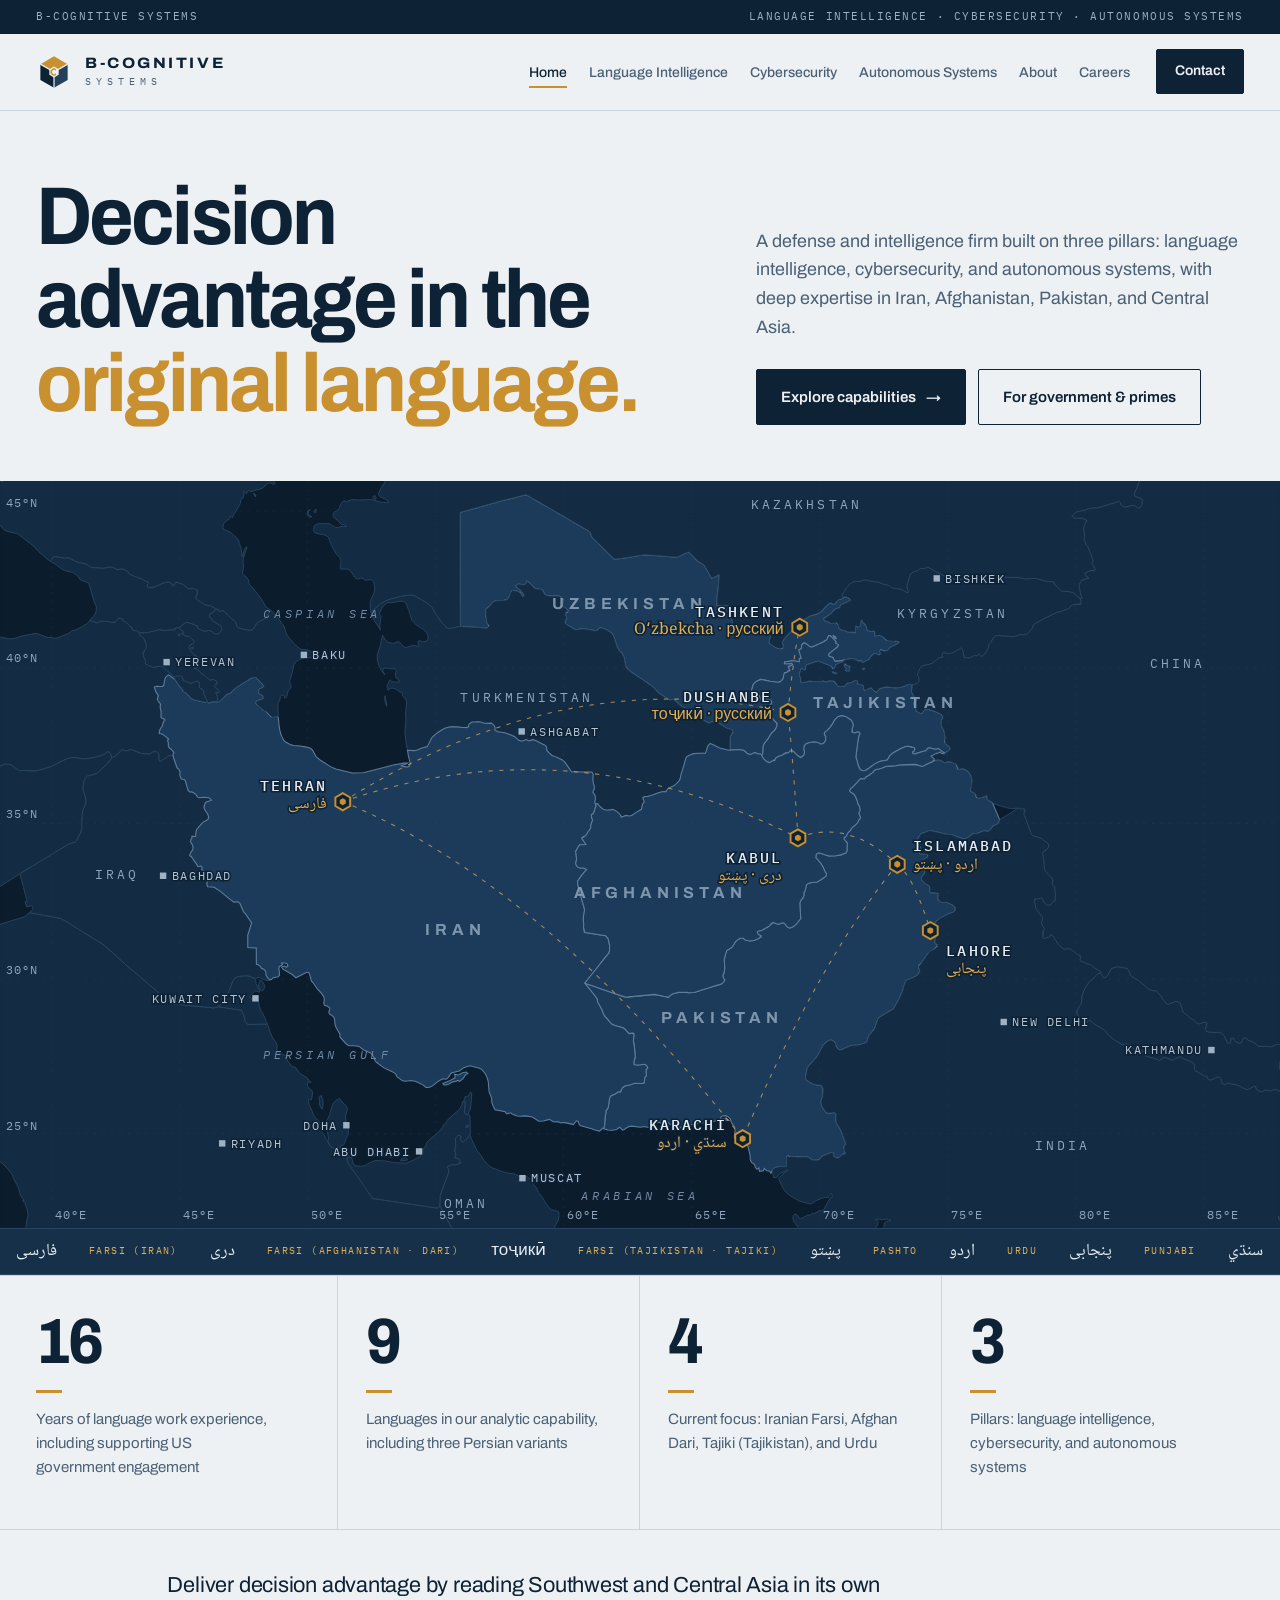
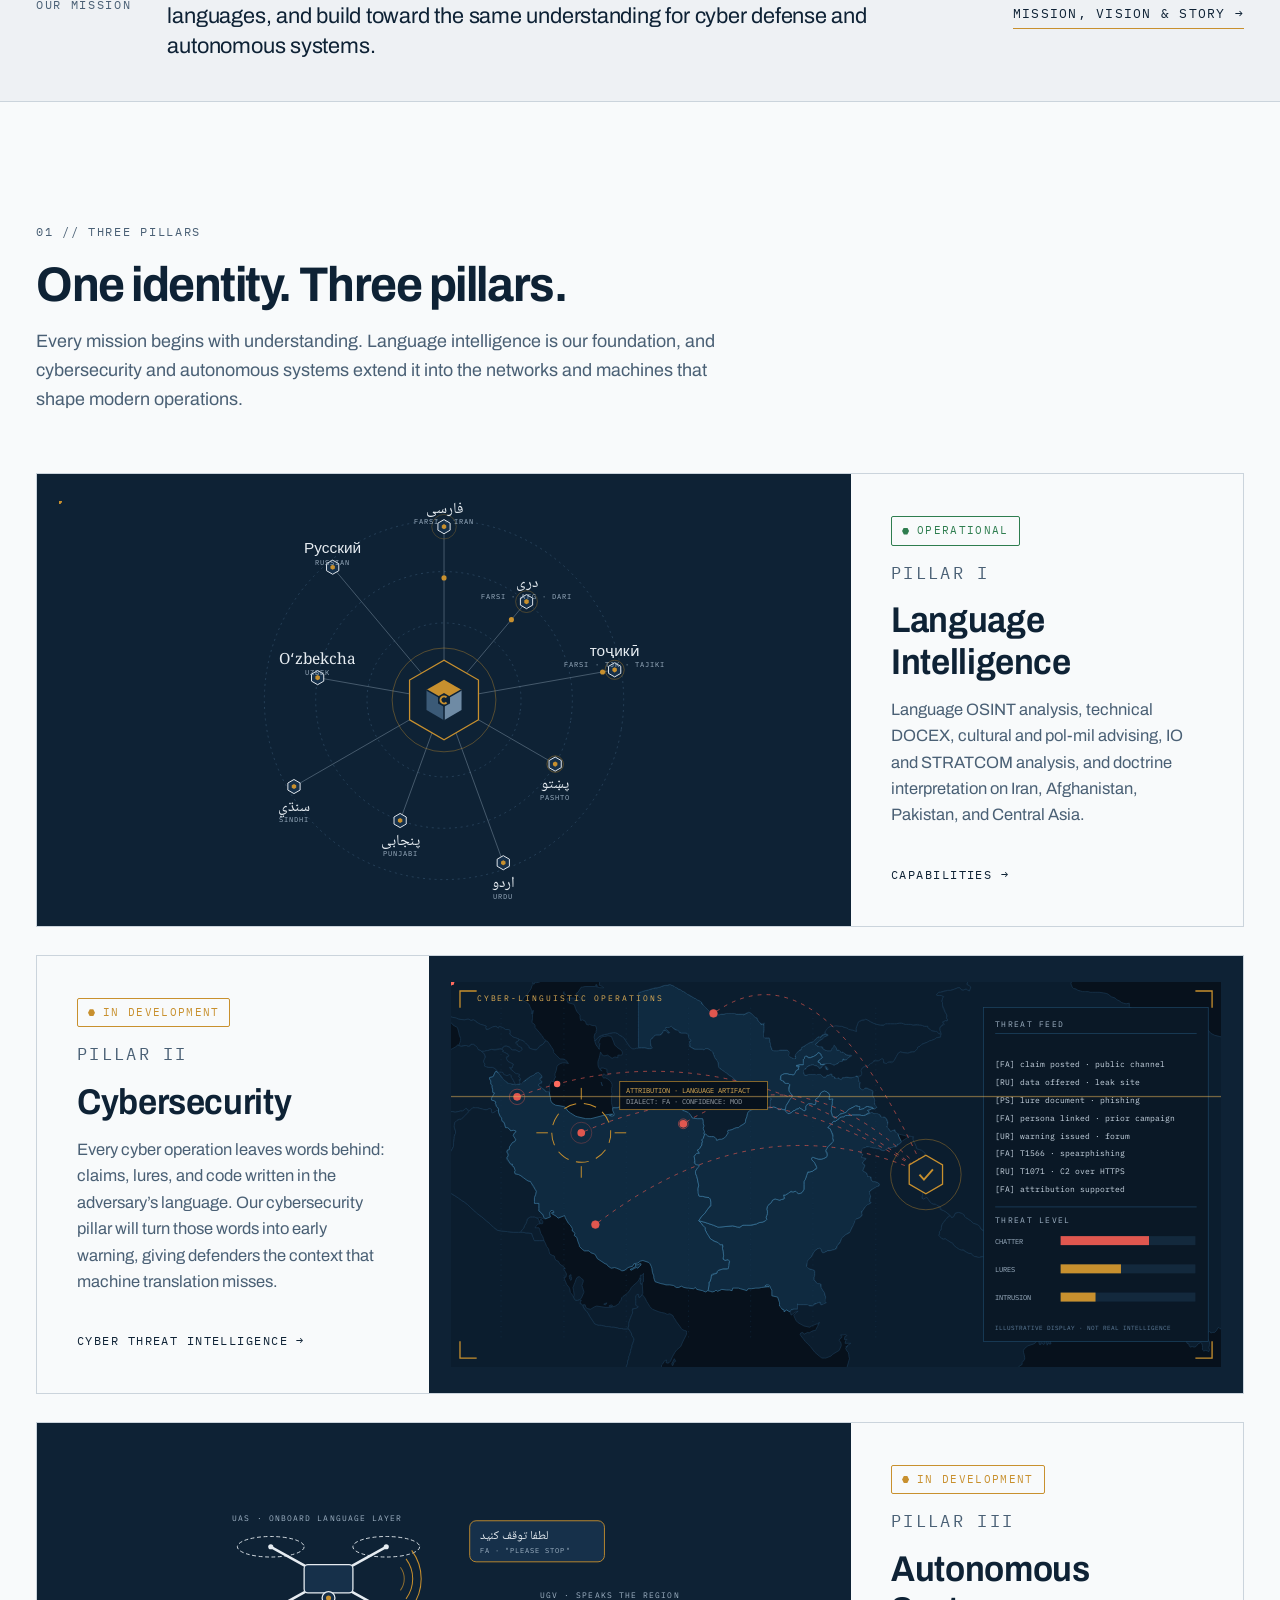
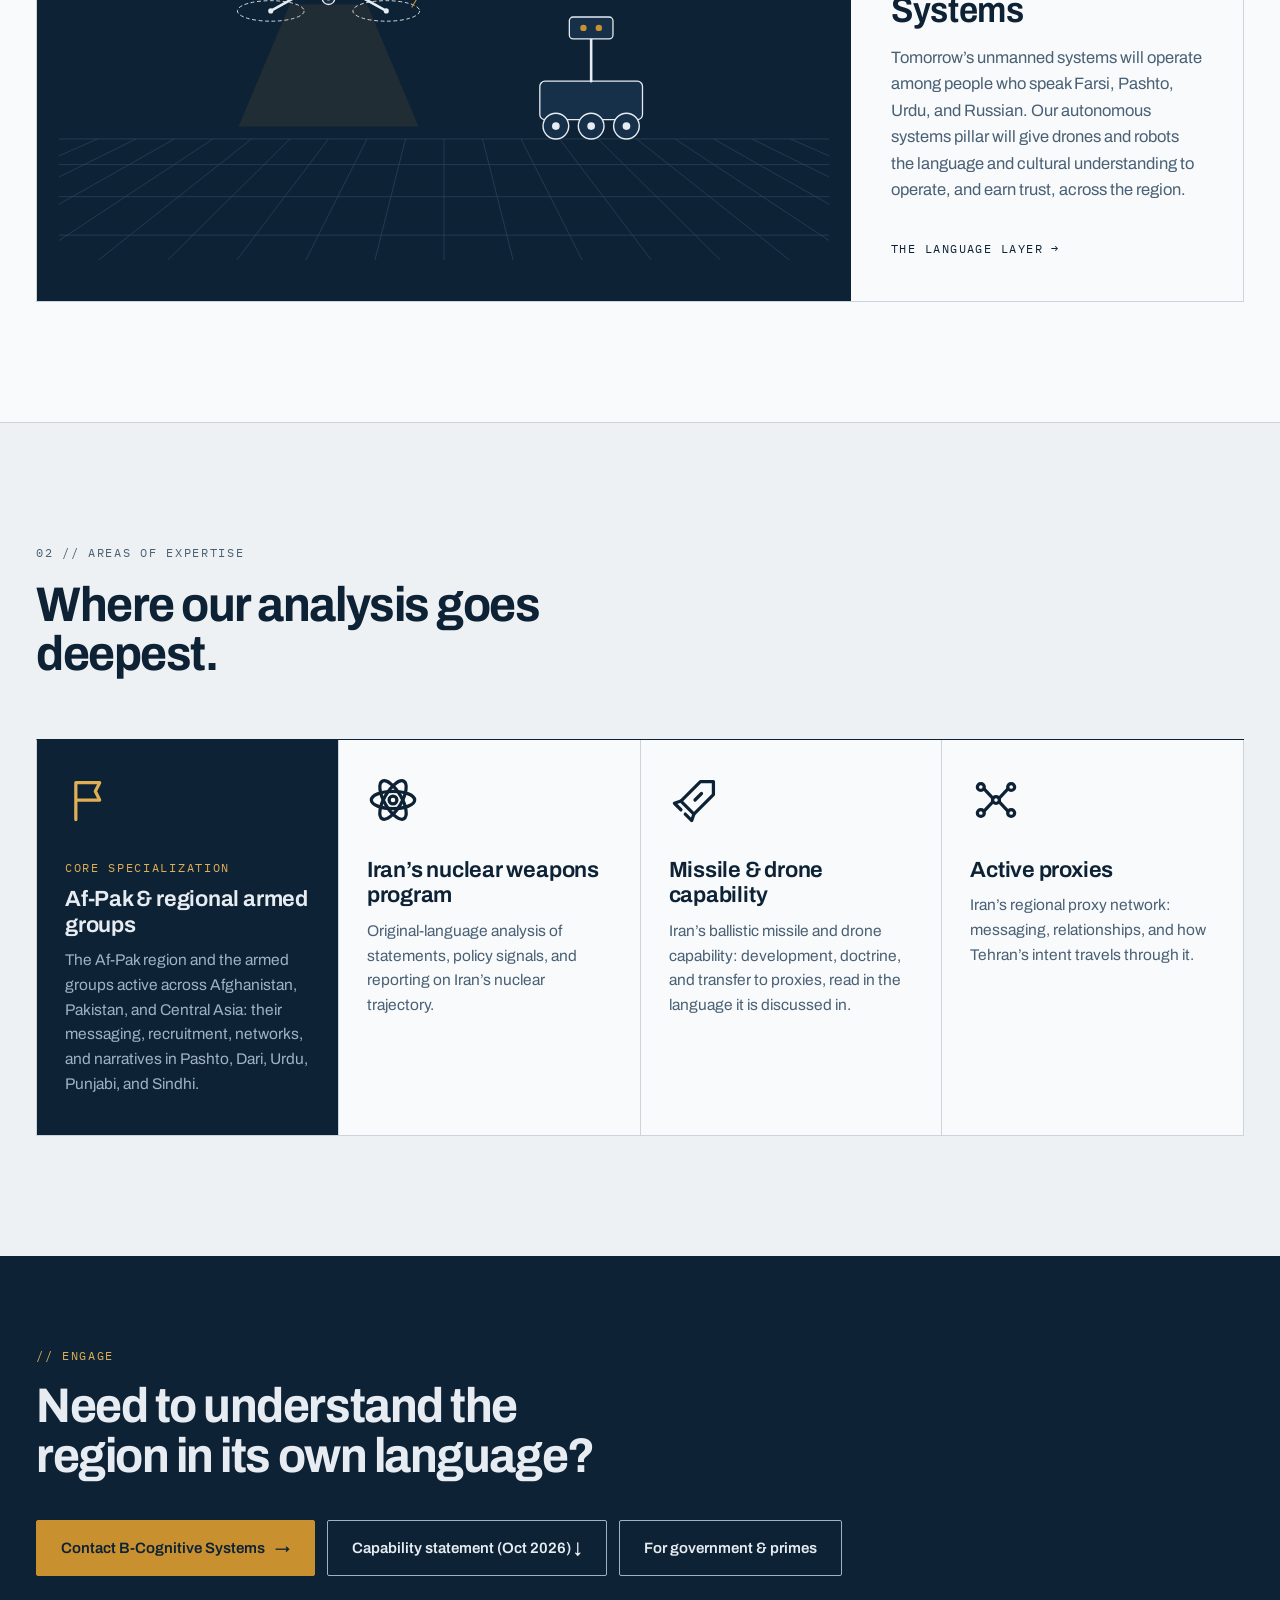
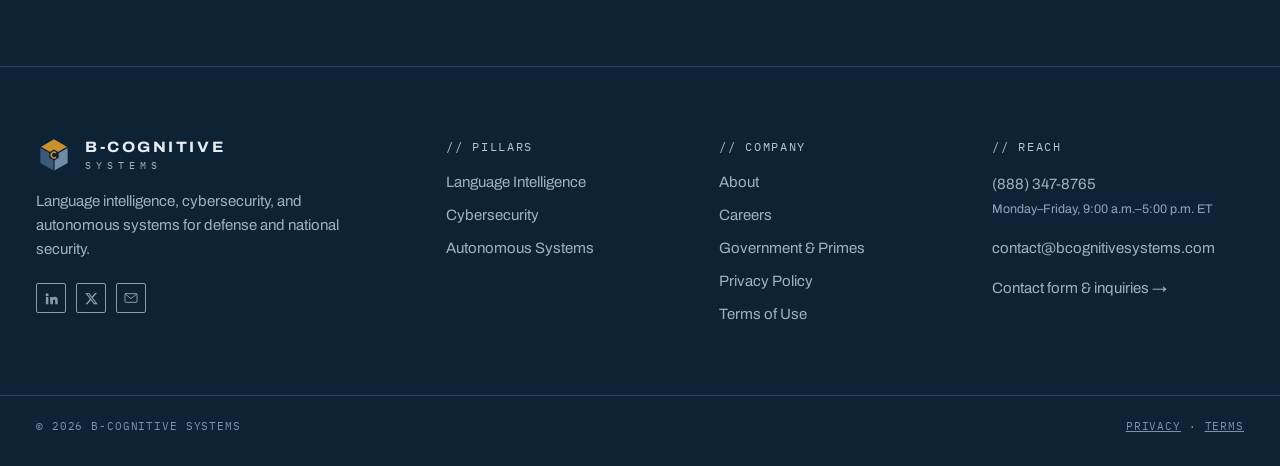
==== commit 8ba15baa: "Add files via upload" ====
--- a/index.html
+++ b/index.html
@@ -48,7 +48,7 @@
   <div class="kpi reveal"><strong data-count="4">4</strong><span>Current focus: Iranian Farsi, Afghan Dari, Tajiki (Tajikistan), and Urdu</span></div>
   <div class="kpi reveal"><strong data-count="3">3</strong><span>Pillars: language intelligence, cybersecurity, and autonomous systems</span></div>
  </div>
- <div class="wrap mission-strip reveal"><p class="tag">OUR MISSION</p><p>Deliver decision advantage by reading Southwest and Central Asia in its own languages, and extend that understanding to cyber defense and autonomous systems.</p><a class="more" href="about.html">Mission, vision &amp; story →</a></div>
+ <div class="wrap mission-strip reveal"><p class="tag">OUR MISSION</p><p>Deliver decision advantage by reading Southwest and Central Asia in its own languages, and build toward the same understanding for cyber defense and autonomous systems.</p><a class="more" href="about.html">Mission, vision &amp; story →</a></div>
 </section>
 
 <section class="soft">
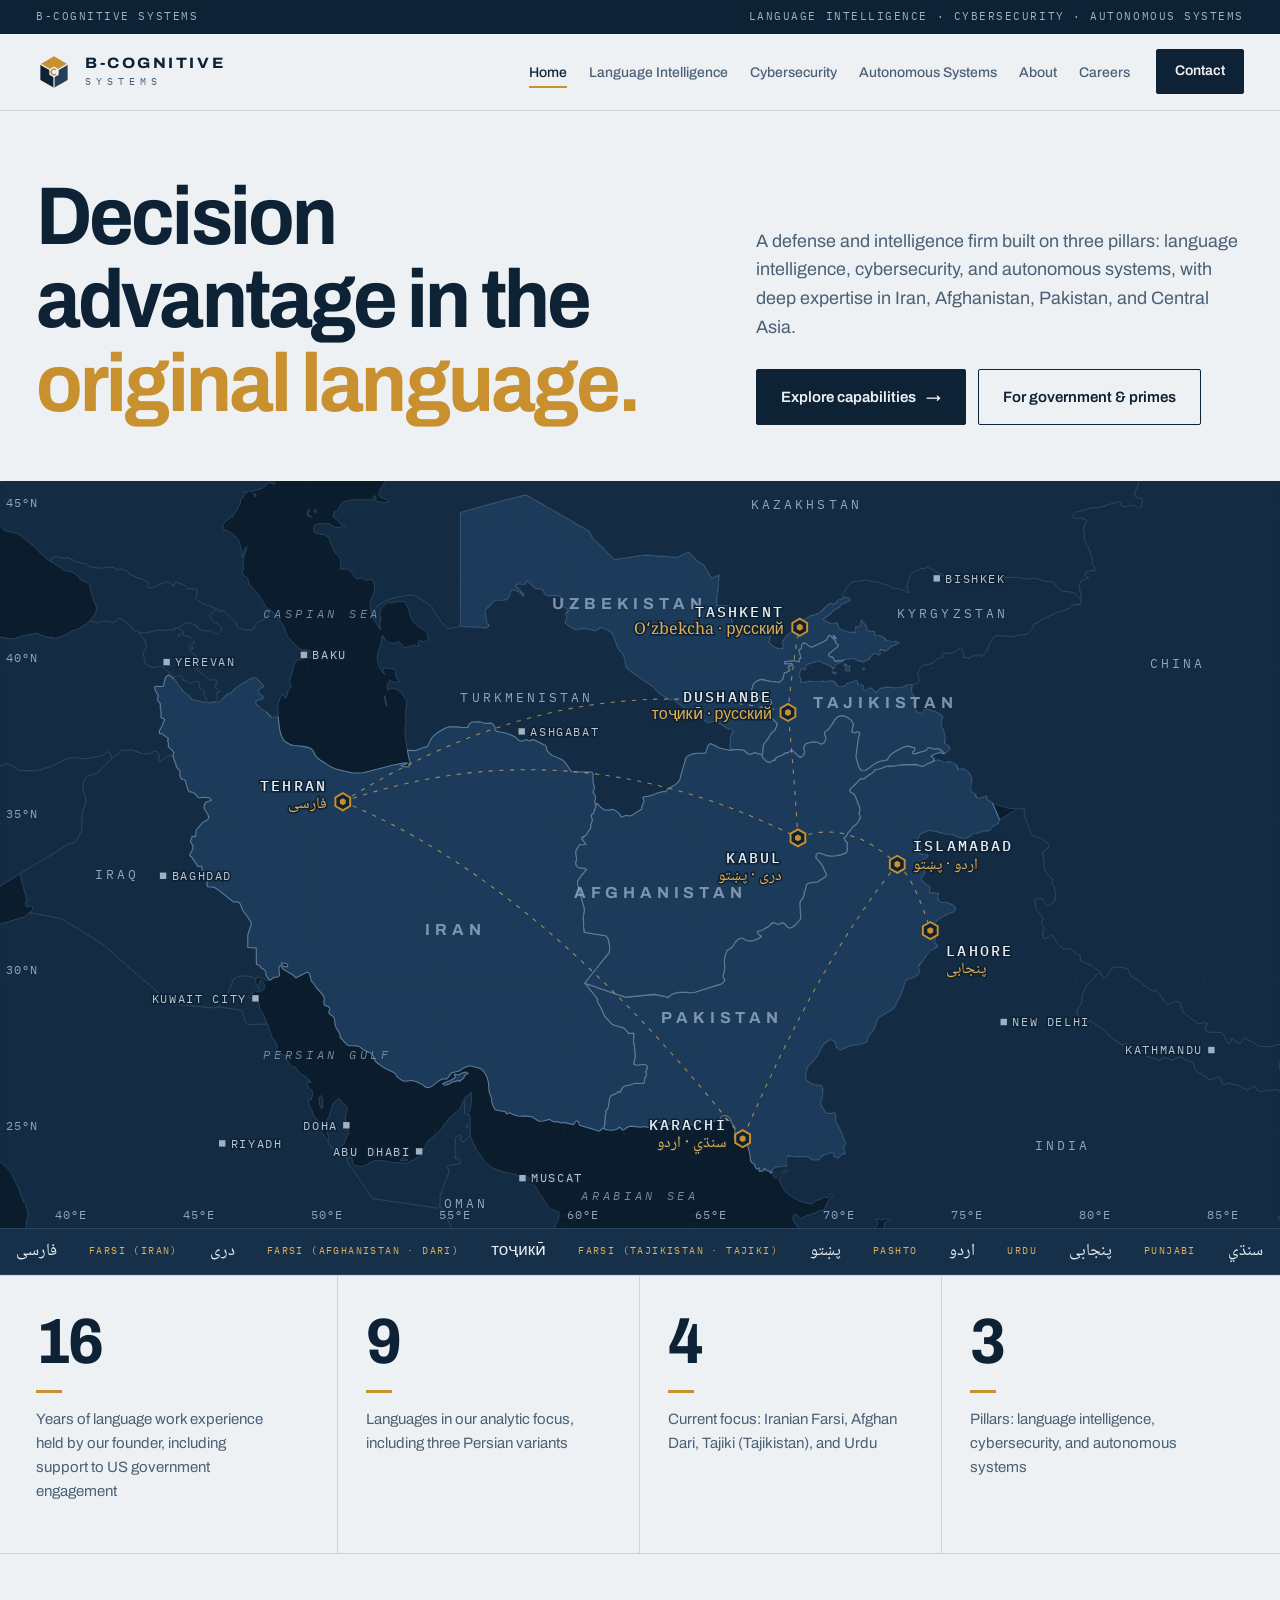
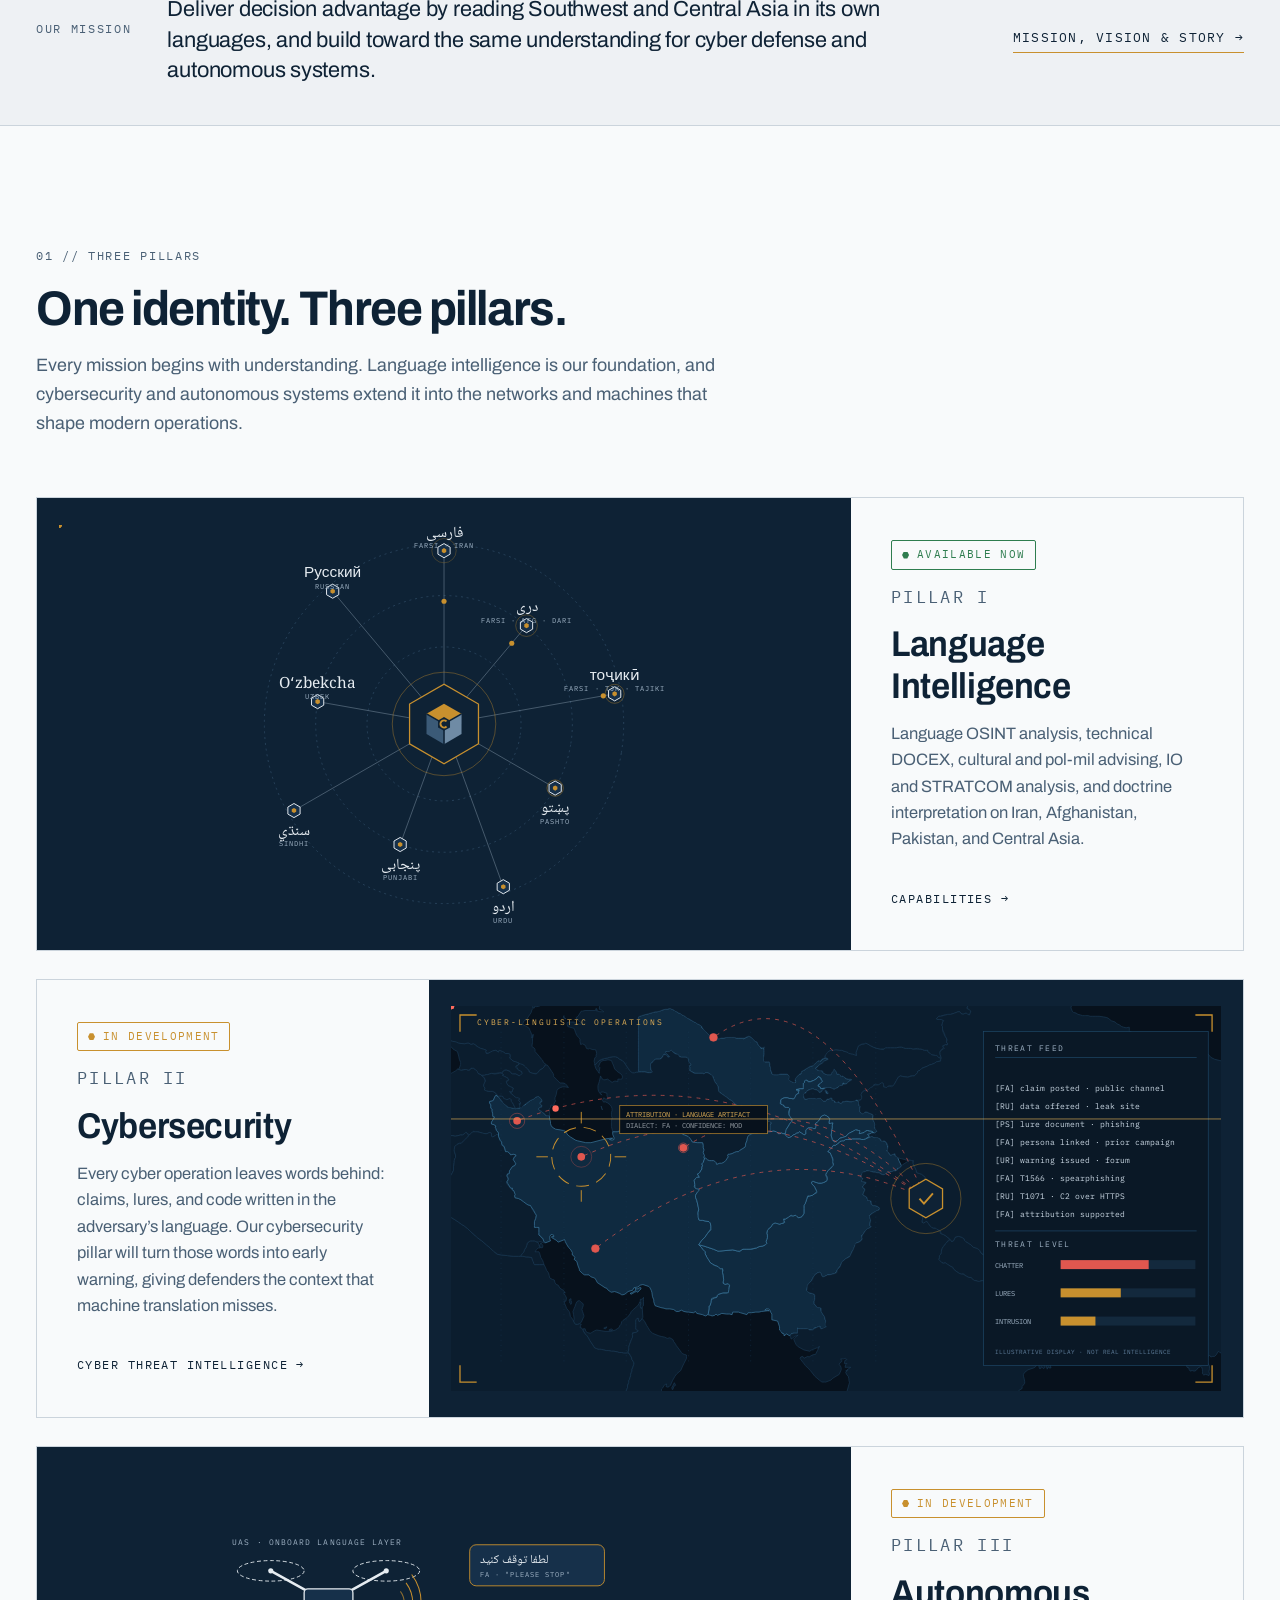
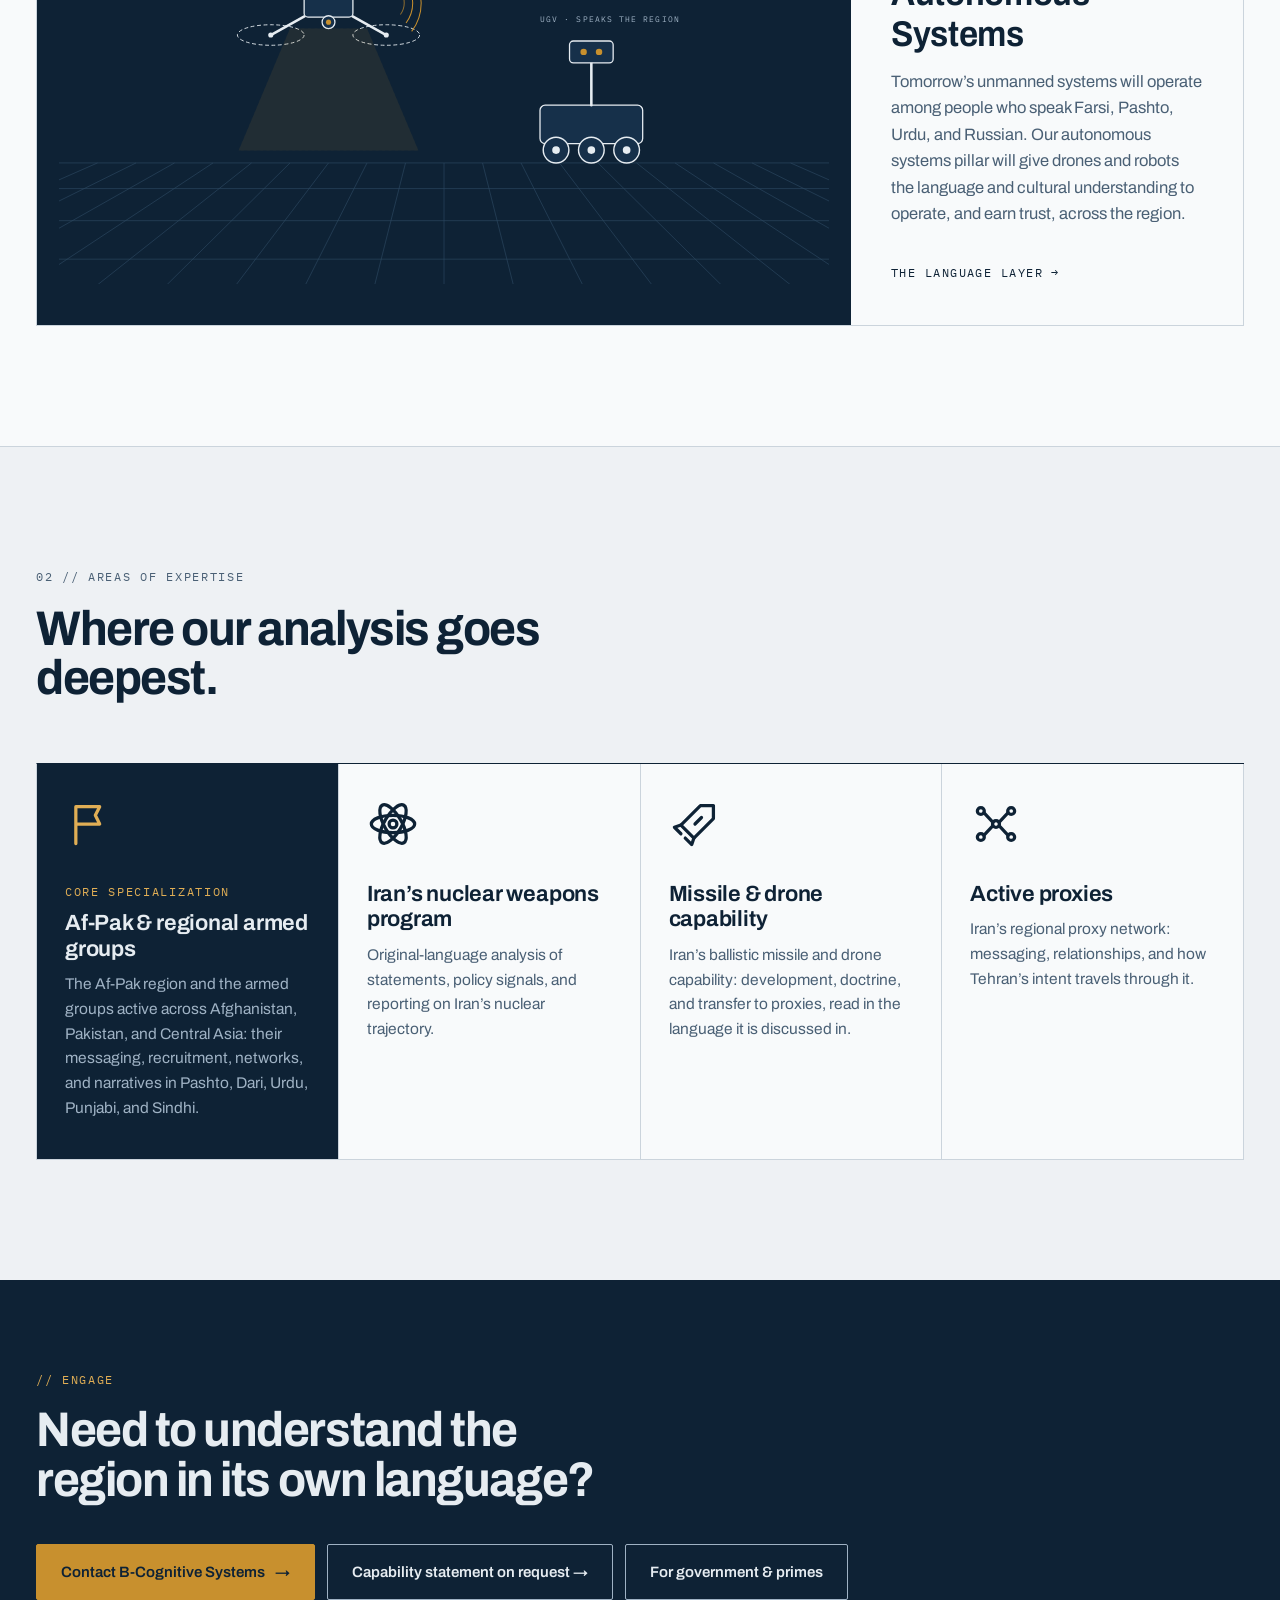
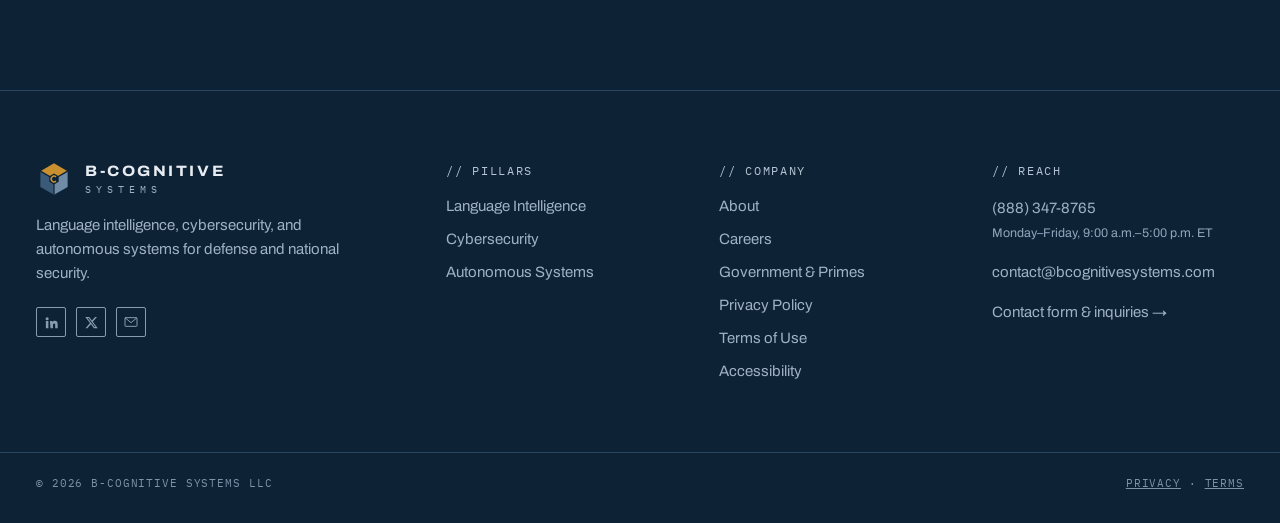
==== commit 6128d8e5: "Add files via upload" ====
--- a/index.html
+++ b/index.html
@@ -10,13 +10,13 @@
 <meta name="theme-color" content="#EEF1F4">
 <meta property="og:type" content="website">
 <meta property="og:site_name" content="B-Cognitive Systems">
-<meta property="og:url" content="https://bcognitivesystems.com/index.html">
+<meta property="og:url" content="https://bcognitivesystems.com/">
 <meta property="og:image" content="https://bcognitivesystems.com/assets/og-image.png">
 <meta property="og:image:width" content="1200">
 <meta property="og:image:height" content="630">
 <meta name="twitter:card" content="summary_large_image">
 <meta name="twitter:image" content="https://bcognitivesystems.com/assets/og-image.png">
-<link rel="canonical" href="https://bcognitivesystems.com/index.html">
+<link rel="canonical" href="https://bcognitivesystems.com/">
 <link rel="apple-touch-icon" href="assets/apple-touch-icon.png">
 <link rel="preconnect" href="https://fonts.googleapis.com">
 <link rel="preconnect" href="https://fonts.gstatic.com" crossorigin>
@@ -43,8 +43,8 @@
  <div class="mapband"><div class="mapinner"><svg class="theater" viewBox="0 0 1200 700" role="img" aria-label="Map of Southwest and Central Asia showing Tehran, Kabul, Islamabad, Lahore, Karachi, Dushanbe, and Tashkent" preserveAspectRatio="xMidYMid meet"><defs><clipPath id="mclip"><rect width="1200" height="700"/></clipPath></defs><g clip-path="url(#mclip)"><rect width="1200" height="700" class="sea"/><path d="M790.7,109.4 L792.9,108.4 L795.2,109.4 L797.1,110.6 L797.5,111.9 L792.7,114.4 L789.9,115.6 L788.6,115.8 L787.3,118.9 L785.5,119.4 L783.1,120.3 L781.5,121.6 L778.9,124.7 L772.3,129.2 L772.9,130.9 L774.9,131.4 L777.8,132.7 L779.3,133.8 L783.5,132.4 L785.6,134.1 L786.8,138.2 L788.7,139.3 L791.1,140.1 L792.6,140.4 L794.6,141.4 L797.4,141.7 L799.2,141.4 L801.5,142.2 L802.1,135.9 L804.0,136.9 L806.0,136.1 L806.9,133.1 L806.5,131.2 L807.9,130.0 L808.8,132.6 L810.2,133.3 L811.8,135.3 L812.6,136.8 L813.1,140.2 L815.0,140.4 L817.3,141.0 L818.7,140.4 L819.9,140.8 L820.4,142.4 L820.3,143.9 L820.5,145.1 L823.1,144.7 L824.7,144.6 L826.3,145.3 L828.2,146.3 L830.9,149.2 L835.9,149.8 L838.3,150.4 L839.7,149.9 L843.2,150.9 L842.7,152.1 L834.6,156.0 L833.9,157.2 L832.3,158.8 L830.5,159.7 L825.7,158.1 L824.9,159.9 L825.7,161.5 L824.6,163.3 L822.1,162.6 L820.6,161.7 L819.2,162.2 L816.3,165.1 L815.3,166.5 L813.6,168.0 L812.3,168.2 L810.5,169.5 L808.6,170.5 L807.6,168.9 L806.0,168.9 L804.5,168.9 L803.0,168.0 L801.0,167.0 L799.3,166.6 L794.3,167.1 L791.8,167.6 L789.6,168.2 L783.7,169.1 L782.5,168.8 L781.6,167.2 L780.8,165.5 L779.3,164.9 L777.5,164.5 L776.8,163.0 L777.2,161.8 L781.2,158.6 L784.8,155.7 L786.0,153.9 L783.3,152.3 L783.7,150.5 L781.8,148.4 L778.6,145.1 L776.9,145.0 L775.6,148.2 L771.3,151.1 L768.1,152.5 L762.6,155.1 L761.1,155.8 L759.1,155.2 L755.9,152.6 L753.9,151.8 L752.6,152.6 L751.4,153.9 L751.5,156.5 L750.2,157.8 L748.9,158.5 L751.3,165.4 L749.3,166.6 L750.6,169.2 L746.7,168.9 L742.9,168.5 L735.6,169.7 L735.4,171.3 L738.8,171.3 L742.3,171.0 L743.3,172.4 L741.8,173.0 L739.3,173.5 L739.8,176.2 L740.9,177.7 L739.2,177.6 L738.2,179.2 L736.5,179.5 L734.7,182.5 L734.1,185.6 L732.2,187.8 L729.6,188.7 L727.2,188.5 L725.9,188.2 L721.9,187.7 L717.8,186.9 L713.2,186.0 L709.0,187.9 L707.8,189.0 L706.2,190.6 L704.4,197.1 L705.6,198.4 L710.8,199.8 L712.0,201.0 L712.2,203.9 L714.5,204.7 L717.0,204.7 L719.0,204.4 L721.1,204.6 L722.5,205.3 L723.5,207.4 L721.1,213.8 L721.4,216.2 L722.1,219.5 L723.4,222.1 L726.0,224.7 L728.0,226.4 L728.5,228.4 L728.2,229.9 L727.1,232.4 L725.7,234.5 L724.2,235.4 L722.1,238.1 L720.2,241.5 L716.7,245.8 L715.6,248.3 L715.1,255.4 L714.2,257.5 L712.8,255.9 L710.6,256.0 L709.1,255.6 L706.6,255.0 L703.7,256.4 L700.7,255.7 L697.7,252.7 L691.9,251.7 L684.6,252.3 L684.2,249.1 L684.3,245.0 L684.6,239.6 L687.1,235.3 L686.5,233.7 L681.4,231.9 L680.1,231.2 L678.3,229.9 L676.2,228.5 L674.3,227.5 L671.3,226.2 L668.6,225.5 L666.9,226.0 L665.5,226.8 L664.1,226.8 L662.7,226.4 L657.6,223.2 L649.8,217.6 L643.7,213.7 L639.8,211.9 L636.8,209.5 L631.4,204.8 L627.9,205.5 L622.9,202.4 L618.3,199.5 L612.2,193.2 L607.0,189.6 L601.4,185.7 L597.7,183.3 L591.6,179.1 L588.7,176.6 L586.6,173.9 L585.0,165.3 L583.1,161.4 L580.5,159.2 L578.3,155.1 L576.4,148.9 L574.9,144.9 L573.7,143.1 L571.2,141.1 L567.5,138.9 L563.9,137.8 L562.6,137.8 L561.3,138.5 L559.9,140.2 L557.8,140.3 L556.3,140.3 L554.9,139.7 L550.4,139.2 L548.8,138.6 L546.1,138.6 L540.4,139.5 L538.9,139.4 L532.8,135.7 L530.2,134.2 L529.6,132.0 L530.5,129.9 L531.3,128.5 L530.9,127.0 L529.8,125.4 L529.8,123.7 L532.2,123.0 L532.6,121.5 L530.6,119.4 L527.1,118.0 L527.4,116.1 L527.5,114.7 L527.6,112.8 L528.2,111.1 L526.4,109.8 L524.6,108.1 L522.3,107.9 L514.9,107.9 L512.5,107.3 L510.6,106.3 L508.8,102.6 L506.9,101.4 L504.8,101.3 L502.3,100.9 L501.0,100.3 L497.5,96.9 L494.1,93.9 L492.7,96.8 L491.5,97.3 L488.5,97.1 L486.3,96.6 L485.0,97.2 L483.7,98.3 L484.9,99.9 L487.0,101.3 L490.1,104.8 L491.5,106.7 L490.9,108.2 L489.6,108.1 L488.9,106.5 L487.8,105.0 L485.6,103.6 L483.9,103.2 L481.8,102.5 L479.6,103.3 L478.1,106.9 L476.5,109.9 L475.6,111.2 L472.4,111.9 L465.2,112.1 L462.9,113.1 L461.5,114.2 L458.7,117.9 L456.8,119.2 L455.2,120.8 L455.6,126.3 L456.5,132.7 L457.8,134.4 L458.3,136.2 L456.5,138.1 L455.2,138.1 L452.7,137.8 L450.6,137.4 L443.5,137.1 L437.8,136.8 L431.5,136.4 L431.5,129.7 L431.5,123.1 L431.5,116.4 L431.4,109.6 L431.4,103.0 L431.4,96.3 L431.4,89.6 L431.4,82.9 L431.4,76.2 L431.4,69.5 L431.4,62.8 L431.4,56.1 L431.4,49.4 L431.4,42.7 L431.4,36.0 L431.4,29.3 L434.4,28.5 L438.2,27.5 L441.9,26.4 L446.1,25.2 L451.0,23.9 L455.2,22.7 L460.1,21.4 L463.9,20.3 L467.4,19.3 L472.0,18.1 L479.1,16.3 L483.0,15.4 L487.0,14.3 L490.8,13.3 L493.4,13.0 L496.0,14.3 L499.4,16.3 L502.7,18.2 L506.0,20.1 L509.3,22.0 L512.6,24.0 L516.0,25.9 L519.3,27.8 L522.6,29.7 L525.9,31.6 L529.2,33.5 L532.5,35.5 L535.9,37.4 L539.1,39.3 L542.4,41.2 L545.8,43.2 L549.1,45.1 L552.2,46.9 L553.6,48.2 L554.4,51.1 L555.8,53.4 L558.5,55.9 L561.3,58.5 L564.6,61.9 L567.0,64.3 L569.4,66.7 L573.3,70.6 L575.8,73.1 L577.8,73.2 L581.7,72.6 L587.0,71.9 L591.2,71.2 L596.3,70.4 L601.2,69.7 L605.0,69.2 L610.7,69.6 L616.3,70.0 L620.4,70.3 L624.3,70.6 L629.0,71.0 L631.6,71.2 L634.6,71.4 L635.9,70.9 L638.5,69.6 L640.9,68.5 L643.5,67.3 L645.8,66.6 L648.1,68.6 L650.0,70.7 L652.1,73.1 L654.5,75.3 L656.8,76.7 L659.9,78.4 L661.7,81.5 L664.1,85.6 L665.6,88.3 L667.3,91.1 L669.6,90.0 L672.1,88.8 L674.4,87.8 L674.1,91.2 L673.8,94.3 L673.5,99.0 L673.2,102.9 L672.4,107.5 L672.3,111.0 L672.3,114.1 L672.2,116.5 L676.6,116.6 L679.9,116.7 L684.0,116.8 L684.4,119.9 L684.9,124.2 L685.8,128.1 L686.5,131.4 L687.5,135.7 L688.0,137.9 L689.1,140.6 L691.6,141.7 L696.9,141.4 L701.4,141.1 L704.9,140.9 L708.7,140.7 L713.7,140.4 L715.3,141.0 L716.8,140.6 L718.4,140.1 L719.8,142.0 L721.5,144.1 L722.7,145.0 L722.1,147.0 L721.4,149.9 L721.1,151.4 L722.7,153.0 L723.9,153.9 L727.0,155.9 L729.9,156.9 L731.9,157.2 L733.7,156.8 L734.2,154.2 L733.4,152.7 L733.5,150.8 L734.0,149.4 L735.9,147.0 L737.7,144.6 L740.5,142.2 L743.7,139.9 L745.0,138.1 L745.6,135.2 L747.7,133.4 L750.0,132.4 L752.8,131.5 L753.6,130.0 L757.6,127.5 L759.9,126.2 L762.9,125.5 L767.1,123.9 L770.3,121.9 L773.4,118.2 L775.9,115.9 L778.0,114.4 L779.8,114.3 L781.0,115.5 L782.7,115.1 L783.9,113.5 L785.1,111.8 L786.3,111.0 L788.7,110.6 L790.7,109.4Z M783.7,147.7 L782.9,145.8 L781.2,145.4 L783.0,147.8Z M797.0,178.1 L795.8,178.4 L793.5,178.3 L792.3,178.0 L793.1,175.7 L791.3,173.9 L791.1,172.4 L791.4,171.1 L793.9,172.7 L795.2,173.3 L797.5,173.6 L796.3,175.6 L797.1,177.7Z M810.7,176.5 L810.1,177.7 L808.0,176.6 L809.7,175.6 L811.0,175.2 L810.7,176.5Z" class="land-f"/><path d="M439.2,593.5 L440.7,595.9 L440.9,612.0 L440.5,613.3 L439.5,614.5 L438.4,616.4 L436.9,617.3 L435.7,618.5 L434.5,619.8 L432.2,618.4 L431.3,616.6 L432.4,615.2 L432.0,613.8 L430.0,613.3 L427.8,615.1 L427.1,616.3 L427.0,618.9 L427.3,621.7 L427.3,623.1 L426.7,624.8 L426.5,627.4 L426.9,629.3 L427.3,631.5 L426.2,634.6 L430.3,635.4 L431.2,637.5 L431.8,639.0 L429.4,640.5 L426.7,641.2 L424.8,641.0 L421.1,641.9 L419.2,643.4 L420.4,645.0 L420.8,647.0 L420.2,649.7 L419.2,652.4 L417.9,655.7 L416.5,659.5 L414.5,665.3 L412.8,669.8 L412.7,673.1 L412.7,675.2 L412.5,679.5 L410.8,681.8 L408.6,681.6 L406.2,681.2 L403.3,680.8 L399.7,680.3 L395.3,679.6 L390.4,678.9 L385.4,678.1 L380.0,677.3 L374.6,676.5 L369.5,675.8 L364.6,675.1 L360.3,674.4 L356.6,673.9 L353.8,673.4 L352.0,673.2 L349.3,672.8 L348.2,671.2 L346.9,669.3 L345.6,667.4 L344.3,665.5 L342.9,663.6 L341.6,661.6 L340.3,659.8 L339.0,657.8 L337.7,655.9 L336.4,654.0 L335.1,652.1 L333.7,650.2 L332.4,648.3 L331.1,646.4 L329.7,644.5 L328.4,642.6 L327.1,640.6 L326.3,639.4 L325.7,637.9 L325.6,634.1 L326.5,631.8 L328.0,634.3 L329.6,634.0 L331.0,639.5 L332.2,641.3 L333.8,642.1 L338.9,642.5 L342.0,641.8 L348.3,638.4 L351.6,637.1 L360.6,637.4 L367.9,638.8 L379.2,639.6 L381.5,639.4 L387.5,636.7 L391.3,634.2 L393.6,633.5 L395.0,631.2 L396.0,628.2 L396.8,626.2 L399.0,623.6 L399.8,620.8 L401.9,618.0 L410.3,611.3 L415.2,605.6 L415.7,603.8 L418.4,601.0 L420.5,598.0 L430.6,589.3 L432.6,585.8 L433.8,581.8 L436.0,581.9 L436.2,584.9 L435.7,587.8 L435.6,590.8 L435.5,592.4 L436.4,593.7 L438.0,594.2 L439.2,593.5Z M438.7,605.6 L438.9,604.4 L437.6,603.6 L437.0,606.3 L438.7,605.6Z M368.0,634.1 L366.2,634.3 L364.6,633.2 L368.0,631.7 L369.9,629.7 L369.8,632.7 L368.0,634.1Z M350.8,633.2 L350.0,631.9 L351.1,630.7 L351.7,632.0 L350.8,633.2Z M382.2,636.5 L379.8,637.2 L377.1,637.4 L375.2,636.7 L376.5,635.5 L380.0,634.1 L381.5,635.4Z M395.2,628.7 L392.6,628.7 L393.1,627.0 L395.2,628.7Z" class="land"/><path d="M362.6,209.9 L362.4,211.3 L361.1,207.2 L360.5,202.6 L361.2,201.3 L361.3,203.1 L362.6,209.9Z M431.5,136.4 L437.8,136.8 L443.5,137.1 L450.6,137.4 L452.7,137.8 L455.2,138.1 L456.5,138.1 L457.6,136.9 L458.9,135.6 L456.5,132.7 L455.6,126.3 L455.2,120.8 L456.8,119.2 L458.7,117.9 L461.5,114.2 L462.9,113.1 L465.2,112.1 L472.4,111.9 L475.6,111.2 L476.5,109.9 L478.1,106.9 L478.7,104.4 L480.7,102.4 L483.9,103.2 L485.6,103.6 L486.8,104.2 L488.9,106.5 L489.6,108.1 L490.9,108.2 L491.5,106.7 L490.1,104.8 L487.0,101.3 L484.9,99.9 L483.7,98.3 L485.0,97.2 L486.3,96.6 L488.5,97.1 L491.5,97.3 L492.7,96.8 L494.1,93.9 L497.5,96.9 L501.0,100.3 L502.3,100.9 L504.8,101.3 L506.9,101.4 L508.8,102.6 L510.6,106.3 L512.5,107.3 L514.9,107.9 L522.3,107.9 L524.6,108.1 L526.4,109.8 L527.7,110.5 L528.0,111.9 L527.5,114.7 L527.4,116.1 L526.6,117.4 L530.6,119.4 L531.7,120.8 L532.8,122.4 L530.6,122.7 L529.8,125.4 L530.9,127.0 L531.3,128.5 L530.5,129.9 L529.6,132.0 L529.6,133.4 L532.8,135.7 L538.9,139.4 L540.4,139.5 L546.1,138.6 L548.8,138.6 L550.4,139.2 L554.9,139.7 L556.3,140.3 L557.8,140.3 L559.9,140.2 L561.3,138.5 L562.6,137.8 L563.9,137.8 L567.5,138.9 L571.2,141.1 L573.7,143.1 L574.9,144.9 L576.4,148.9 L578.3,155.1 L580.5,159.2 L583.1,161.4 L585.0,165.3 L586.6,173.9 L587.6,175.7 L591.6,179.1 L597.7,183.3 L601.4,185.7 L607.0,189.6 L612.2,193.2 L617.3,198.7 L622.9,202.4 L627.9,205.5 L631.4,204.8 L636.8,209.5 L638.9,211.3 L643.7,213.7 L649.8,217.6 L657.6,223.2 L662.7,226.4 L664.1,226.8 L665.5,226.8 L666.9,226.0 L668.6,225.5 L671.3,226.2 L674.3,227.5 L676.2,228.5 L678.3,229.9 L680.1,231.2 L681.4,231.9 L685.8,233.0 L687.1,234.5 L684.6,239.6 L684.3,245.0 L684.2,249.1 L684.6,252.3 L683.3,252.4 L680.4,251.8 L674.6,250.4 L669.6,247.7 L666.3,245.9 L664.4,247.4 L663.4,248.9 L662.6,251.8 L661.3,255.2 L655.3,255.3 L650.2,255.6 L646.8,256.9 L643.6,258.6 L642.7,260.8 L642.0,263.5 L640.1,269.8 L638.4,275.5 L637.6,279.2 L636.3,281.7 L632.6,285.1 L628.4,287.3 L626.2,288.4 L625.2,289.7 L625.0,291.0 L622.5,291.1 L620.7,291.3 L616.7,292.6 L612.4,294.2 L607.2,295.8 L604.3,295.8 L603.1,296.2 L603.1,298.4 L604.0,301.0 L602.8,302.2 L602.0,304.3 L601.4,307.8 L599.5,308.9 L596.6,310.7 L593.3,312.9 L590.6,314.0 L588.8,313.8 L587.1,313.5 L585.3,314.1 L583.4,315.9 L582.1,313.5 L578.1,309.7 L575.6,307.9 L572.2,308.3 L569.3,308.6 L566.9,308.2 L565.1,307.5 L562.1,304.9 L561.1,303.5 L558.3,302.8 L557.6,300.3 L558.2,298.6 L558.1,295.5 L556.9,293.3 L555.6,292.3 L556.4,290.1 L557.1,288.8 L557.1,286.1 L556.2,283.2 L555.8,279.1 L556.1,275.0 L554.9,272.9 L545.0,272.9 L536.2,273.1 L532.3,267.5 L529.5,263.6 L526.8,261.3 L520.5,258.4 L517.5,257.3 L515.0,255.1 L512.8,252.8 L512.3,249.5 L511.2,247.6 L509.8,247.3 L502.5,243.6 L499.6,242.5 L496.8,243.4 L495.6,243.5 L493.2,242.4 L490.4,243.9 L487.7,243.6 L486.3,243.1 L482.6,239.7 L479.5,238.3 L477.3,237.4 L473.0,236.1 L468.5,235.4 L466.1,234.9 L464.5,234.1 L464.1,232.4 L464.0,230.8 L463.4,229.5 L462.2,228.1 L460.6,227.0 L457.9,227.2 L453.8,227.1 L450.6,226.0 L448.1,225.8 L445.1,226.0 L442.5,226.0 L440.8,226.9 L439.1,230.5 L437.5,231.2 L436.1,231.1 L433.2,231.1 L428.2,230.5 L421.9,230.4 L417.1,231.9 L413.4,233.9 L409.8,236.2 L405.6,239.8 L404.4,241.4 L401.9,247.9 L399.3,249.5 L397.9,249.6 L395.0,250.6 L391.2,252.2 L388.6,252.8 L382.0,252.5 L381.6,250.4 L380.3,243.0 L379.7,235.5 L379.8,232.0 L380.5,225.0 L380.4,221.5 L380.2,218.3 L380.4,215.2 L380.9,211.7 L381.3,208.1 L380.9,205.6 L379.6,203.7 L377.4,201.2 L377.1,199.7 L376.9,198.0 L374.8,197.9 L372.9,196.2 L371.4,195.3 L368.1,194.2 L366.4,194.2 L364.9,194.9 L363.8,196.4 L363.0,194.0 L363.0,191.6 L365.7,186.4 L367.3,187.9 L369.4,188.5 L372.0,188.6 L374.5,188.2 L373.9,186.4 L371.4,184.7 L370.8,182.3 L371.0,179.9 L371.7,177.6 L369.7,176.2 L366.9,176.2 L363.3,175.6 L359.7,175.4 L358.8,178.0 L360.8,181.6 L359.2,179.9 L357.5,177.5 L355.3,173.4 L353.9,168.6 L353.6,163.4 L354.9,159.1 L356.4,155.0 L357.4,149.8 L358.7,144.7 L360.0,147.0 L361.4,149.0 L363.5,151.0 L368.0,152.2 L370.1,151.9 L372.5,150.8 L374.7,151.1 L376.6,153.2 L378.4,155.6 L380.9,156.1 L386.1,154.4 L388.6,154.0 L390.8,154.8 L393.0,154.8 L392.1,152.7 L391.7,150.6 L393.0,149.6 L397.1,150.8 L399.8,149.9 L401.1,149.0 L401.3,147.3 L401.2,145.4 L400.9,143.8 L400.1,142.3 L398.2,140.2 L390.8,135.2 L388.4,133.2 L386.3,130.7 L384.9,127.1 L383.9,123.3 L382.9,120.5 L380.3,114.0 L378.1,112.9 L375.0,112.7 L371.9,113.2 L366.9,114.3 L363.9,113.9 L362.6,114.6 L359.3,117.4 L357.7,119.7 L355.5,125.1 L357.2,126.8 L355.9,135.9 L356.7,139.7 L353.9,135.2 L350.6,130.4 L347.9,123.1 L352.7,118.3 L356.9,114.9 L360.3,112.9 L366.0,110.6 L372.0,109.1 L376.5,108.0 L382.2,107.1 L384.1,106.9 L386.9,106.9 L389.2,107.8 L390.5,108.5 L395.4,111.4 L400.3,114.4 L404.5,117.7 L405.7,119.0 L406.3,120.6 L406.9,122.2 L410.4,127.2 L411.9,129.5 L414.0,132.5 L415.7,133.9 L417.3,135.7 L418.4,137.2 L419.7,137.9 L421.1,138.2 L424.3,137.7 L428.1,136.8 L430.5,136.4Z" class="land"/><path d="M-288.7,171.0 L-294.3,171.9 L-295.9,171.1 L-294.2,169.3 L-291.0,168.2 L-288.6,169.8 L-288.7,171.0Z M84.2,130.7 L85.8,131.3 L88.8,132.1 L90.7,133.0 L94.2,131.4 L97.9,131.4 L101.1,131.7 L102.7,132.0 L104.7,132.6 L107.2,133.0 L109.6,129.5 L112.4,128.7 L114.1,128.9 L115.7,131.5 L117.8,132.2 L121.4,135.6 L123.6,136.9 L123.4,138.1 L124.9,140.0 L126.7,140.4 L128.7,140.3 L130.4,141.3 L130.6,142.7 L130.9,144.0 L132.5,145.7 L134.2,146.7 L136.7,151.8 L137.4,154.0 L137.1,156.1 L136.0,158.2 L133.7,160.9 L134.8,163.5 L136.3,168.0 L137.0,170.1 L139.0,172.9 L142.6,174.3 L144.1,174.6 L148.3,173.9 L150.9,173.8 L153.6,175.1 L157.4,178.3 L161.6,182.4 L162.4,183.7 L163.6,185.2 L161.4,184.3 L158.1,181.7 L156.4,182.9 L154.9,184.7 L153.4,191.9 L152.1,192.6 L149.7,192.6 L147.0,192.4 L145.1,192.7 L144.8,193.9 L145.8,196.6 L145.9,197.8 L148.3,200.0 L148.1,202.5 L147.5,204.3 L148.1,206.1 L149.6,208.2 L150.2,212.9 L150.7,214.6 L151.1,217.1 L150.9,221.1 L151.6,222.4 L153.0,222.5 L154.3,222.9 L153.1,225.9 L152.9,227.2 L152.4,229.1 L150.4,232.2 L149.5,234.3 L149.0,236.0 L152.1,237.1 L153.5,238.3 L157.4,240.8 L157.1,243.3 L157.6,244.7 L157.9,246.1 L157.8,247.7 L157.8,249.8 L161.1,252.1 L163.0,254.0 L162.2,256.2 L162.4,257.9 L160.1,257.4 L158.5,257.4 L155.9,259.3 L153.6,260.8 L151.8,262.2 L149.9,263.0 L148.9,261.0 L149.0,256.6 L148.6,255.2 L146.7,253.7 L144.3,253.3 L142.6,254.6 L140.1,256.0 L136.3,255.9 L133.7,255.6 L132.4,255.4 L127.4,253.3 L124.4,252.4 L122.3,251.8 L118.5,253.0 L116.8,252.7 L114.6,251.7 L111.3,255.2 L107.0,258.8 L104.6,259.3 L103.5,255.8 L102.5,254.4 L100.8,253.8 L97.5,256.5 L93.3,257.9 L89.9,258.8 L84.3,259.9 L80.2,260.4 L78.4,260.5 L74.5,260.0 L71.0,259.3 L67.6,259.4 L65.0,259.7 L58.8,262.2 L48.4,267.6 L40.4,270.1 L36.0,271.2 L32.6,271.8 L26.6,271.8 L21.8,271.4 L18.4,271.5 L16.5,270.8 L13.9,268.7 L10.6,266.5 L9.2,266.0 L7.3,265.6 L4.6,265.4 L-2.2,268.5 L-4.4,269.3 L-6.7,270.0 L-11.4,271.9 L-13.6,272.9 L-16.2,272.8 L-19.5,272.5 L-22.4,272.6 L-24.4,271.2 L-25.4,269.5 L-29.4,268.5 L-32.2,268.3 L-33.7,271.2 L-34.9,276.9 L-35.1,278.3 L-32.6,284.0 L-34.5,285.1 L-36.5,285.2 L-37.9,285.7 L-39.7,291.6 L-42.0,292.5 L-43.2,293.5 L-44.3,296.5 L-48.8,294.3 L-50.5,294.1 L-49.1,291.7 L-50.7,287.0 L-52.5,282.7 L-50.8,279.8 L-47.3,276.4 L-43.5,272.4 L-43.5,270.0 L-43.7,268.1 L-44.8,266.9 L-46.8,265.1 L-50.3,267.0 L-52.8,269.0 L-54.3,269.4 L-56.2,270.5 L-57.0,272.6 L-59.1,274.2 L-62.5,274.9 L-67.7,273.1 L-73.4,270.5 L-76.5,268.4 L-79.1,267.9 L-81.6,268.8 L-88.8,274.0 L-95.5,281.7 L-97.1,283.1 L-103.3,286.3 L-107.5,287.5 L-109.4,287.2 L-117.6,288.7 L-121.7,288.9 L-124.9,290.6 L-131.2,288.7 L-135.0,286.3 L-137.2,283.9 L-140.8,278.5 L-143.5,276.1 L-149.3,273.8 L-159.6,268.3 L-162.3,267.7 L-169.2,266.9 L-176.5,266.4 L-178.1,268.4 L-178.6,276.3 L-179.9,278.5 L-180.4,282.6 L-181.3,283.8 L-182.7,284.6 L-184.9,283.3 L-186.4,282.7 L-190.0,284.4 L-197.1,286.8 L-199.5,287.1 L-207.6,284.1 L-210.6,282.2 L-212.5,280.1 L-213.2,276.5 L-214.4,274.4 L-214.6,273.0 L-215.0,271.5 L-216.7,270.8 L-218.5,272.0 L-220.4,272.0 L-222.7,271.2 L-228.4,268.2 L-232.7,268.0 L-235.3,271.7 L-237.3,272.8 L-239.5,273.2 L-237.9,269.7 L-244.7,270.2 L-248.2,272.0 L-251.0,271.7 L-253.1,270.9 L-250.6,269.5 L-248.8,268.7 L-241.6,268.1 L-239.8,267.4 L-238.0,264.8 L-234.6,262.6 L-236.8,261.6 L-248.0,262.3 L-255.7,261.9 L-257.7,263.2 L-258.0,260.2 L-256.8,258.8 L-255.1,259.0 L-251.2,257.7 L-251.5,255.3 L-254.4,253.5 L-257.0,252.3 L-258.8,251.2 L-259.1,248.2 L-260.4,244.9 L-262.4,243.3 L-258.6,241.3 L-257.9,236.8 L-258.4,233.9 L-260.1,233.7 L-265.3,231.5 L-266.9,231.7 L-268.6,229.3 L-271.6,227.6 L-273.1,228.2 L-275.4,228.6 L-277.7,227.1 L-280.0,226.2 L-279.8,222.5 L-278.0,222.6 L-277.7,220.5 L-279.1,216.9 L-278.9,215.1 L-277.4,214.6 L-275.7,215.0 L-273.9,217.1 L-273.4,219.2 L-273.7,221.1 L-272.6,223.1 L-271.3,221.5 L-269.5,222.0 L-267.3,222.4 L-261.6,221.2 L-264.7,220.3 L-266.2,219.3 L-267.9,217.1 L-268.9,215.1 L-269.7,212.6 L-266.2,210.7 L-263.7,207.5 L-265.9,206.1 L-267.2,206.4 L-268.4,205.3 L-268.6,203.8 L-267.6,202.5 L-267.5,200.8 L-270.8,196.6 L-270.9,194.2 L-268.4,192.0 L-266.1,189.1 L-268.2,187.8 L-276.4,189.0 L-279.6,190.0 L-285.3,190.5 L-285.7,189.0 L-285.6,187.6 L-284.3,185.0 L-284.4,178.7 L-283.6,175.3 L-280.5,174.3 L-276.6,169.2 L-270.3,163.3 L-263.7,163.5 L-261.1,161.8 L-257.2,161.7 L-256.4,162.9 L-252.5,165.7 L-246.5,165.4 L-245.0,164.8 L-243.6,163.9 L-246.4,161.0 L-243.0,160.0 L-240.3,160.7 L-240.9,162.3 L-241.7,163.9 L-233.1,163.3 L-224.9,164.0 L-222.3,163.6 L-215.8,163.6 L-216.6,161.4 L-218.5,160.9 L-219.8,160.3 L-221.1,159.4 L-217.0,156.6 L-214.7,156.1 L-203.8,154.3 L-195.7,153.5 L-207.3,151.4 L-209.8,150.3 L-213.2,147.7 L-214.9,145.6 L-214.4,142.9 L-213.8,140.7 L-212.5,139.4 L-208.3,139.2 L-194.0,141.4 L-183.7,140.1 L-172.5,143.4 L-161.9,142.7 L-159.7,141.2 L-157.0,136.5 L-142.0,128.6 L-136.7,124.6 L-131.0,122.3 L-121.3,119.8 L-113.2,116.5 L-110.8,116.2 L-91.4,117.7 L-78.0,117.9 L-71.9,114.8 L-68.3,115.9 L-69.3,117.9 L-69.0,119.9 L-67.0,122.6 L-64.9,124.6 L-58.6,127.4 L-49.9,125.0 L-48.6,125.3 L-46.7,125.9 L-43.7,133.4 L-41.3,136.0 L-38.3,137.8 L-35.8,138.2 L-34.0,136.3 L-32.5,135.6 L-29.4,135.3 L-24.2,137.8 L-22.4,140.5 L-13.6,142.5 L-5.6,143.5 L-2.2,145.8 L9.2,148.0 L13.4,147.7 L20.5,145.3 L34.2,142.7 L43.4,146.3 L45.9,146.8 L48.0,146.5 L51.1,147.5 L54.4,147.0 L64.5,142.7 L67.7,140.3 L71.0,139.7 L74.0,138.2 L81.9,133.5 L84.2,130.7Z M-239.7,117.6 L-240.3,120.9 L-238.8,124.6 L-235.3,129.6 L-231.7,132.2 L-217.3,138.6 L-214.6,139.2 L-215.2,141.7 L-216.1,144.1 L-217.0,145.6 L-221.3,146.6 L-232.9,143.8 L-235.9,143.5 L-237.9,144.1 L-241.8,146.1 L-246.1,145.4 L-252.0,146.6 L-253.7,150.5 L-257.8,155.0 L-264.6,158.5 L-269.5,160.5 L-276.7,167.4 L-280.1,171.4 L-281.5,172.2 L-283.1,172.8 L-282.6,170.9 L-281.7,169.1 L-281.9,167.8 L-281.9,165.8 L-279.5,163.6 L-277.3,162.0 L-270.7,159.1 L-269.0,156.7 L-274.1,156.8 L-279.3,157.3 L-282.6,157.0 L-285.5,157.2 L-286.4,155.1 L-287.1,153.8 L-285.4,153.1 L-283.7,150.9 L-282.2,149.2 L-280.0,147.2 L-279.5,145.9 L-280.0,144.0 L-280.2,141.6 L-280.0,138.9 L-275.1,135.8 L-273.5,135.5 L-273.0,134.1 L-273.4,130.9 L-274.1,128.3 L-276.1,127.4 L-278.1,125.5 L-280.3,124.9 L-280.1,123.3 L-275.7,121.7 L-274.8,119.7 L-274.1,118.2 L-271.7,117.7 L-268.8,117.4 L-266.8,116.9 L-264.7,115.9 L-259.4,114.4 L-258.2,113.9 L-257.0,114.3 L-255.3,115.9 L-252.6,118.2 L-251.2,119.0 L-248.1,117.8 L-246.2,117.8 L-244.8,117.9 L-242.9,117.1 L-239.7,117.6Z" class="land"/><path d="M714.2,257.5 L715.1,255.4 L715.6,248.3 L716.7,245.8 L720.2,241.5 L722.1,238.1 L724.2,235.4 L725.7,234.5 L727.1,232.4 L728.2,229.9 L728.5,228.4 L728.5,227.2 L726.0,224.7 L723.4,222.1 L722.1,219.5 L721.4,216.2 L721.1,213.8 L723.5,207.4 L722.5,205.3 L721.1,204.6 L719.0,204.4 L717.0,204.7 L714.5,204.7 L712.6,204.3 L712.0,201.0 L710.8,199.8 L705.6,198.4 L704.4,197.1 L706.2,190.6 L707.8,189.0 L709.0,187.9 L713.2,186.0 L717.8,186.9 L721.9,187.7 L725.9,188.2 L727.2,188.5 L729.6,188.7 L731.1,188.5 L734.1,185.6 L734.7,182.5 L735.4,179.7 L737.6,179.8 L738.5,178.4 L739.9,178.4 L740.7,177.1 L738.9,174.6 L741.8,173.0 L743.3,172.4 L742.3,171.0 L738.8,171.3 L735.4,171.3 L735.6,169.7 L742.9,168.5 L746.7,168.9 L749.4,169.5 L749.3,166.6 L751.1,166.3 L748.9,158.5 L750.2,157.8 L751.5,156.5 L751.4,153.9 L752.6,152.6 L753.9,151.8 L755.9,152.6 L759.1,155.2 L761.1,155.8 L762.6,155.1 L768.1,152.5 L771.3,151.1 L775.0,149.0 L776.9,145.0 L778.6,145.1 L781.8,148.4 L783.7,150.5 L783.2,151.8 L786.0,153.4 L785.4,155.0 L781.2,158.6 L777.2,161.8 L776.8,163.0 L777.5,164.5 L779.3,164.9 L780.8,165.5 L781.6,167.2 L782.5,168.8 L783.7,169.1 L789.6,168.2 L791.0,168.0 L790.7,169.5 L785.7,171.2 L783.5,172.6 L783.0,175.1 L781.3,176.3 L778.8,173.6 L777.1,173.0 L774.6,172.0 L769.7,169.9 L767.2,169.1 L762.4,170.4 L756.7,172.2 L755.2,174.4 L755.7,176.4 L754.4,177.6 L752.7,176.5 L751.3,175.9 L750.7,177.4 L749.9,180.1 L749.5,182.0 L750.7,184.7 L751.2,188.9 L753.4,188.6 L755.1,188.6 L758.3,187.4 L760.0,187.4 L762.5,187.9 L767.0,188.0 L770.4,187.8 L772.1,187.1 L773.9,188.3 L777.4,187.2 L780.0,187.1 L781.7,187.4 L784.3,190.4 L785.6,192.1 L787.2,192.7 L792.1,192.2 L793.6,189.8 L794.8,189.2 L796.9,189.0 L798.5,188.6 L799.9,187.6 L801.7,186.8 L803.3,186.5 L804.4,188.0 L804.1,190.2 L808.1,191.1 L809.6,191.8 L809.7,193.1 L809.4,195.2 L810.7,196.1 L815.8,193.9 L817.0,193.9 L818.0,195.1 L819.5,196.6 L821.5,198.1 L822.9,196.2 L824.6,194.3 L827.7,193.7 L829.5,193.2 L831.4,192.9 L837.0,193.6 L838.8,193.7 L842.6,193.6 L845.6,193.2 L848.0,192.1 L849.3,191.3 L851.3,190.8 L853.8,190.8 L855.2,191.1 L855.3,192.6 L854.9,195.5 L854.6,197.5 L856.6,201.1 L857.9,202.9 L859.1,204.1 L859.1,205.9 L857.5,206.6 L856.7,208.4 L858.1,212.9 L859.3,215.6 L860.9,216.9 L863.3,217.8 L864.6,217.6 L865.6,215.6 L867.1,214.0 L868.5,214.1 L870.7,214.1 L876.4,215.8 L881.9,218.4 L883.5,219.9 L884.1,221.5 L882.5,225.3 L882.6,227.7 L882.9,230.3 L884.2,232.2 L885.4,235.5 L885.6,238.2 L886.5,240.0 L885.9,242.4 L885.4,245.0 L887.7,247.1 L890.4,249.3 L890.9,251.3 L889.9,252.5 L888.2,253.9 L886.0,255.2 L884.0,254.1 L881.6,252.1 L879.8,251.0 L876.5,251.4 L874.6,251.0 L872.4,250.3 L870.2,250.4 L868.9,251.6 L868.0,252.9 L865.8,253.3 L862.8,254.2 L858.0,255.8 L855.7,255.5 L855.5,254.0 L857.2,252.9 L857.6,251.6 L857.3,250.3 L855.8,249.9 L854.5,249.5 L851.6,248.7 L849.2,249.0 L845.1,250.6 L837.5,254.7 L834.2,257.5 L831.8,261.6 L824.6,263.0 L819.7,265.4 L814.6,269.3 L811.2,271.4 L809.6,271.7 L807.9,271.4 L806.3,270.3 L804.7,267.0 L803.4,262.0 L802.4,258.8 L802.9,254.5 L803.5,249.8 L804.1,244.9 L805.1,239.3 L806.0,237.3 L806.0,236.0 L803.7,235.3 L801.4,236.1 L799.6,236.2 L798.8,233.1 L800.0,228.4 L798.2,224.4 L793.3,221.1 L789.1,220.0 L785.6,221.0 L782.8,223.6 L780.5,227.7 L778.0,231.2 L775.5,233.8 L773.7,235.1 L772.8,236.7 L774.2,240.2 L774.1,243.1 L772.5,245.5 L770.9,246.6 L769.1,246.5 L767.7,246.0 L763.7,244.7 L759.0,245.2 L755.8,246.3 L754.1,248.3 L753.6,250.9 L754.3,254.0 L753.9,256.4 L752.5,258.1 L751.3,259.1 L748.3,257.9 L745.2,254.8 L743.1,253.0 L741.8,252.8 L740.5,253.3 L739.8,254.6 L737.3,254.7 L736.1,255.0 L733.1,257.1 L729.3,258.5 L727.2,259.9 L726.8,261.4 L725.1,261.9 L721.6,264.0 L719.0,263.3 L716.0,260.6 L714.4,258.4Z M783.7,147.7 L781.7,146.3 L781.8,145.1 L783.6,147.0Z M784.9,180.1 L782.7,181.2 L781.4,181.1 L779.8,179.0 L781.6,178.9 L783.9,179.2Z" class="land-f"/><path d="M-50.5,294.1 L-48.8,294.3 L-44.9,296.6 L-43.2,293.5 L-42.0,292.5 L-39.7,291.6 L-39.0,286.7 L-36.5,285.2 L-34.5,285.1 L-32.7,284.8 L-35.1,278.3 L-34.9,276.9 L-33.7,271.2 L-32.9,269.0 L-29.4,268.5 L-25.4,269.5 L-24.4,271.2 L-22.4,272.6 L-19.5,272.5 L-16.2,272.8 L-13.6,272.9 L-11.4,271.9 L-6.7,270.0 L-4.4,269.3 L-2.2,268.5 L4.6,265.4 L7.3,265.6 L9.2,266.0 L10.6,266.5 L13.9,268.7 L16.5,270.8 L18.4,271.5 L21.8,271.4 L26.6,271.8 L32.6,271.8 L36.0,271.2 L40.4,270.1 L48.4,267.6 L58.8,262.2 L65.0,259.7 L67.6,259.4 L71.0,259.3 L74.5,260.0 L78.4,260.5 L80.2,260.4 L84.3,259.9 L89.9,258.8 L93.3,257.9 L97.5,256.5 L100.1,254.1 L102.0,254.2 L103.5,255.8 L104.6,259.3 L104.4,260.7 L101.7,263.6 L98.0,267.6 L95.4,270.0 L90.9,274.2 L87.6,275.2 L82.0,276.7 L80.5,278.1 L79.1,280.5 L78.3,283.7 L78.0,285.7 L77.9,289.5 L79.2,293.4 L80.4,297.2 L80.6,299.7 L80.5,302.1 L79.3,304.8 L77.9,308.4 L77.2,312.4 L76.8,320.0 L76.8,326.5 L74.4,332.1 L71.7,337.5 L70.4,338.7 L64.5,340.3 L58.2,344.2 L50.9,348.6 L44.4,352.6 L37.6,356.8 L30.4,361.1 L25.3,364.2 L18.6,368.3 L12.4,372.3 L6.1,376.3 L1.3,379.3 L-5.9,384.1 L-10.1,387.0 L-16.4,391.1 L-21.9,394.8 L-28.3,399.1 L-36.5,397.8 L-39.0,397.0 L-41.2,395.0 L-42.8,393.9 L-46.6,392.8 L-49.1,388.9 L-50.5,387.5 L-53.1,386.9 L-52.8,385.5 L-51.4,383.2 L-50.1,380.6 L-50.8,379.2 L-51.1,376.6 L-50.3,375.2 L-50.7,373.5 L-51.4,371.9 L-51.9,369.5 L-51.1,366.5 L-49.8,364.6 L-47.4,362.8 L-48.6,361.0 L-49.4,359.7 L-48.7,357.8 L-47.5,356.3 L-45.8,354.9 L-44.4,354.7 L-43.2,354.7 L-41.2,354.8 L-39.7,355.1 L-41.2,353.1 L-40.9,351.2 L-39.5,349.7 L-37.8,348.5 L-35.2,346.1 L-34.0,343.6 L-35.9,337.4 L-37.1,336.4 L-39.0,335.6 L-40.2,335.0 L-38.7,333.5 L-37.6,332.1 L-38.8,330.8 L-40.9,330.2 L-41.6,331.6 L-44.4,331.7 L-48.6,331.7 L-50.5,325.1 L-50.7,322.3 L-50.6,319.1 L-49.3,314.3 L-49.9,312.1 L-50.0,310.6 L-50.4,308.6 L-53.7,304.2 L-51.8,296.1 L-50.5,294.1Z" class="land"/><path d="M-26.3,601.3 L-28.7,599.4 L-29.6,597.9 L-35.2,595.0 L-35.9,593.7 L-35.2,592.4 L-34.7,593.7 L-30.1,596.2 L-25.8,600.1 L-26.3,601.3Z M95.7,854.1 L97.6,854.3 L96.6,852.9 L97.5,851.6 L100.1,854.4 L100.0,857.6 L98.6,857.0 L97.7,855.4 L95.1,855.9 L93.6,855.1 L91.2,852.3 L90.6,850.3 L92.6,848.9 L93.2,847.4 L92.6,845.7 L94.0,846.0 L94.8,847.7 L94.9,851.5 L94.7,853.1Z M335.5,787.6 L329.8,788.5 L324.4,789.4 L318.2,790.5 L310.8,791.7 L305.0,792.6 L296.5,794.0 L288.9,795.2 L281.8,796.4 L274.7,797.5 L268.6,798.6 L265.0,799.7 L260.8,802.2 L254.2,806.1 L247.5,810.0 L244.2,812.1 L240.5,817.3 L238.7,820.0 L235.4,824.8 L232.9,828.4 L229.9,832.7 L228.6,836.6 L226.6,842.6 L224.9,844.1 L222.1,846.0 L219.5,847.4 L215.4,847.2 L213.2,843.5 L210.6,839.7 L209.4,838.1 L204.3,838.5 L199.4,839.1 L193.7,838.5 L187.1,837.7 L180.8,837.0 L177.7,836.5 L173.7,834.0 L171.5,833.4 L166.8,833.3 L161.9,833.2 L157.1,834.0 L152.5,833.7 L147.7,834.2 L146.0,835.2 L144.2,835.1 L143.0,836.0 L140.8,835.6 L139.3,835.8 L137.1,835.2 L135.7,833.5 L134.4,832.1 L133.0,831.3 L131.4,830.8 L130.0,830.8 L128.3,831.7 L124.6,835.4 L125.7,838.0 L123.7,839.9 L123.3,842.6 L123.0,844.0 L122.8,847.5 L123.5,850.3 L124.5,852.5 L124.0,854.9 L122.5,855.6 L121.5,857.9 L119.7,860.2 L115.2,864.2 L114.9,861.8 L113.5,858.4 L113.4,855.9 L112.8,853.5 L111.5,851.6 L109.3,849.7 L109.0,847.0 L107.4,844.4 L105.2,842.3 L103.9,838.4 L103.1,833.1 L97.3,826.3 L90.0,820.0 L87.8,816.4 L84.2,809.2 L82.3,803.5 L77.5,796.9 L77.3,794.4 L76.6,791.3 L75.4,787.8 L74.8,785.1 L69.9,773.2 L68.3,771.3 L67.0,768.6 L66.6,766.6 L62.8,763.5 L59.5,758.5 L49.9,750.6 L45.2,749.8 L41.5,747.0 L38.7,743.2 L35.8,736.8 L30.6,729.9 L26.3,720.1 L27.7,716.5 L27.6,714.0 L26.2,709.8 L24.7,706.6 L23.7,703.5 L24.5,699.0 L24.8,694.0 L25.7,691.4 L26.3,688.5 L25.5,682.7 L24.0,679.6 L24.2,677.5 L22.6,676.5 L21.2,674.2 L22.6,674.3 L20.0,671.2 L19.1,669.4 L18.1,665.2 L16.9,661.9 L13.1,654.6 L11.2,650.0 L6.9,644.3 L2.3,640.0 L-0.5,638.0 L-1.9,636.3 L-4.3,636.2 L-6.9,633.6 L-8.7,633.6 L-11.0,633.2 L-13.6,628.3 L-15.9,623.7 L-19.7,617.7 L-18.7,616.2 L-17.6,613.6 L-18.1,610.3 L-18.7,608.1 L-20.4,604.0 L-25.9,593.8 L-27.4,592.3 L-29.7,590.6 L-31.1,586.1 L-31.8,582.2 L-35.6,580.3 L-42.0,566.0 L-45.8,561.0 L-47.3,557.6 L-51.6,552.1 L-53.7,546.6 L-58.1,541.5 L-61.9,532.8 L-67.6,524.0 L-70.2,522.5 L-76.1,521.8 L-78.7,521.2 L-81.0,523.1 L-81.2,520.7 L-79.6,517.3 L-77.3,510.2 L-76.8,504.0 L-73.2,485.5 L-68.1,486.4 L-63.8,487.3 L-57.7,488.4 L-51.3,489.6 L-47.6,490.3 L-46.4,490.0 L-41.2,485.5 L-36.5,481.4 L-33.8,476.4 L-31.1,471.6 L-29.9,470.6 L-25.7,469.7 L-19.2,468.2 L-12.7,466.8 L-10.7,462.4 L-8.8,457.5 L-3.3,453.7 L-0.5,452.1 L-4.5,447.2 L-8.3,442.5 L-12.5,437.3 L-16.1,433.2 L-21.5,427.2 L-25.0,423.2 L-18.8,421.3 L-12.2,419.3 L-5.4,417.2 L2.7,414.7 L9.0,412.8 L18.5,409.9 L23.1,408.5 L27.5,404.7 L32.8,405.6 L40.9,407.1 L48.6,408.5 L56.9,410.1 L59.5,411.5 L67.4,416.3 L72.6,419.5 L78.5,423.3 L86.1,427.9 L91.2,431.1 L97.8,435.2 L102.9,439.8 L109.5,445.7 L116.6,452.2 L122.4,457.3 L130.6,464.2 L138.6,471.1 L146.4,477.8 L152.7,483.2 L160.5,489.9 L169.2,491.0 L180.0,492.0 L190.8,493.0 L200.5,494.0 L204.8,493.0 L209.4,493.6 L215.6,494.5 L219.3,495.1 L226.4,496.1 L228.5,500.6 L229.3,503.7 L230.0,506.7 L232.1,509.4 L236.9,509.4 L241.1,509.3 L246.4,509.2 L250.7,509.2 L251.9,511.9 L252.6,514.7 L255.1,521.1 L258.6,526.2 L259.4,528.0 L260.0,530.8 L259.1,533.0 L261.7,535.8 L266.1,538.1 L267.8,538.8 L269.7,539.8 L268.2,541.4 L270.8,545.1 L273.7,548.9 L276.9,549.7 L281.2,555.5 L287.6,559.2 L291.6,564.0 L290.1,563.6 L288.7,563.0 L288.2,565.6 L288.7,568.0 L290.7,570.0 L292.5,571.5 L293.2,574.3 L291.7,580.4 L290.3,579.9 L288.8,580.1 L290.0,584.5 L291.1,587.8 L292.6,590.5 L293.8,594.3 L294.7,596.0 L299.0,600.1 L300.2,603.6 L301.4,610.0 L304.0,613.5 L305.4,616.3 L307.3,618.7 L308.5,621.8 L310.3,624.3 L312.5,625.2 L314.2,625.2 L316.2,624.6 L318.4,624.0 L320.1,625.2 L321.8,625.0 L320.9,627.8 L319.4,631.7 L321.5,632.4 L323.4,632.7 L324.9,633.3 L325.7,637.9 L326.3,639.4 L327.1,640.6 L328.4,642.6 L329.7,644.5 L331.1,646.4 L332.4,648.3 L333.7,650.2 L335.1,652.1 L336.4,654.0 L337.7,655.9 L339.0,657.8 L340.3,659.8 L341.6,661.6 L342.9,663.6 L344.3,665.5 L345.6,667.4 L346.9,669.3 L348.2,671.2 L349.3,672.8 L351.3,673.1 L353.8,673.4 L356.6,673.9 L360.3,674.4 L364.6,675.1 L369.5,675.8 L374.6,676.5 L380.0,677.3 L385.4,678.1 L390.4,678.9 L395.3,679.6 L399.7,680.3 L403.3,680.8 L406.2,681.2 L408.0,681.5 L410.5,681.9 L412.5,679.5 L414.2,682.8 L415.7,685.5 L417.7,689.3 L419.8,693.3 L421.9,697.1 L423.4,700.0 L422.6,702.9 L421.7,706.1 L420.9,709.3 L419.9,712.6 L419.0,715.8 L418.2,719.1 L417.3,722.3 L416.5,725.5 L415.5,728.7 L414.6,732.0 L413.8,735.2 L412.9,738.4 L412.1,741.6 L411.2,744.9 L410.2,748.1 L409.4,751.3 L408.5,754.6 L407.5,758.5 L404.9,759.5 L400.8,761.1 L396.7,762.8 L392.5,764.5 L388.4,766.2 L384.2,767.9 L380.2,769.5 L376.0,771.2 L371.9,772.9 L367.7,774.6 L363.6,776.2 L359.5,777.9 L355.4,779.6 L351.2,781.2 L347.1,782.9 L343.0,784.6 L338.9,786.3 L335.5,787.6Z M-33.7,591.7 L-35.0,591.1 L-34.9,588.8 L-34.0,587.6 L-34.1,589.3 L-33.7,591.1Z" class="land"/><path d="M2589.2,74.1 L2590.4,74.2 L2589.2,74.5Z M2600.6,69.3 L2598.9,69.3 L2600.4,68.7Z M2593.1,75.6 L2594.4,74.6 L2593.1,75.6Z M2380.3,-265.4 L2377.3,-260.3 L2375.3,-260.3 L2373.7,-261.4 L2370.3,-261.0 L2369.1,-261.2 L2371.1,-262.8 L2375.9,-265.2 L2377.8,-265.2 L2379.7,-265.7Z M2702.2,-379.7 L2700.3,-379.4 L2699.3,-380.7 L2702.2,-382.0 L2704.0,-383.8 L2705.5,-382.0 L2702.2,-379.7Z M1974.3,-790.1 L1968.2,-788.8 L1963.0,-788.8 L1959.4,-791.1 L1962.3,-792.0 L1967.2,-792.4 L1969.9,-792.1 L1973.7,-790.6Z M2077.0,-812.3 L2075.5,-812.2 L2072.8,-813.0 L2072.1,-814.6 L2074.3,-815.0 L2077.2,-814.7 L2079.3,-813.8 L2077.0,-812.3Z M1638.5,-939.3 L1635.7,-939.1 L1632.5,-939.7 L1633.4,-941.1 L1640.4,-941.3 L1643.0,-943.2 L1647.4,-943.1 L1648.6,-942.6 L1649.2,-941.1 L1644.1,-941.0 L1638.5,-939.3Z M1666.0,-911.2 L1663.2,-911.2 L1662.4,-912.6 L1664.8,-914.3 L1667.7,-914.3 L1670.2,-913.8 L1671.9,-912.9 L1666.0,-911.2Z M1430.1,-892.5 L1428.8,-892.0 L1426.3,-892.2 L1424.2,-893.4 L1423.5,-895.1 L1425.2,-895.6 L1430.1,-892.5Z M1412.5,-880.8 L1411.2,-880.5 L1409.7,-881.1 L1409.8,-882.5 L1412.0,-884.5 L1415.8,-885.0 L1417.1,-884.2 L1415.4,-881.9 L1412.5,-880.8Z M1491.3,-980.4 L1486.0,-980.0 L1486.6,-982.1 L1489.6,-982.9 L1491.4,-982.4 L1495.2,-982.1 L1491.3,-980.4Z M930.1,-800.5 L927.9,-800.3 L917.7,-801.4 L914.0,-802.8 L915.3,-803.7 L918.0,-803.7 L930.1,-800.5Z M1073.0,-819.3 L1070.7,-818.3 L1067.5,-818.9 L1065.2,-819.5 L1063.9,-820.5 L1065.2,-821.0 L1068.6,-821.4 L1070.7,-821.0 L1072.5,-819.9Z M1122.2,-830.1 L1121.1,-828.3 L1114.3,-829.2 L1117.0,-831.0 L1120.3,-831.6 L1124.9,-831.7 L1122.2,-830.1Z M1167.7,-845.3 L1169.7,-844.8 L1176.0,-845.6 L1177.2,-845.3 L1178.9,-844.1 L1176.3,-841.8 L1174.3,-840.9 L1168.6,-841.4 L1161.4,-841.5 L1158.2,-842.7 L1159.9,-844.0 L1164.1,-844.9 L1166.5,-845.6 L1167.7,-845.3Z M511.5,-1029.7 L506.3,-1029.4 L497.2,-1030.0 L494.6,-1030.7 L501.1,-1032.2 L505.8,-1032.5 L510.7,-1031.5 L513.0,-1030.3 L511.5,-1029.7Z M2224.5,107.9 L2223.6,105.8 L2222.8,104.5 L2221.3,102.8 L2220.7,101.0 L2222.1,100.1 L2221.8,98.5 L2220.5,97.0 L2218.5,96.7 L2218.2,95.5 L2219.8,93.9 L2221.9,93.0 L2225.3,92.3 L2227.2,91.7 L2228.9,91.5 L2230.6,91.8 L2232.2,90.9 L2233.6,90.3 L2234.0,88.8 L2234.1,86.4 L2235.3,84.7 L2236.2,83.4 L2237.1,80.0 L2237.8,77.6 L2238.3,74.9 L2237.0,73.2 L2236.3,71.0 L2236.4,68.5 L2236.1,67.0 L2237.1,58.2 L2238.1,56.3 L2235.0,44.7 L2234.1,41.0 L2233.5,39.1 L2232.1,36.4 L2231.2,35.0 L2231.6,33.7 L2232.8,32.4 L2234.0,31.8 L2237.4,31.5 L2242.7,29.6 L2245.9,26.7 L2246.8,25.2 L2247.7,23.2 L2249.8,22.1 L2251.1,20.3 L2252.5,19.6 L2253.9,21.2 L2255.5,22.0 L2257.7,22.6 L2260.3,23.3 L2264.7,24.5 L2269.2,25.6 L2272.0,26.4 L2273.4,26.8 L2276.1,27.4 L2277.4,27.8 L2280.3,27.0 L2282.7,25.3 L2282.3,22.7 L2282.7,19.8 L2284.4,14.7 L2286.4,13.3 L2288.5,12.5 L2290.5,11.5 L2291.2,10.2 L2290.8,8.6 L2291.4,7.1 L2291.6,5.5 L2292.3,3.6 L2294.6,2.3 L2296.5,-0.2 L2297.1,-2.0 L2296.8,-4.1 L2298.0,-5.4 L2300.0,-6.5 L2301.0,-9.0 L2301.6,-10.7 L2301.3,-12.5 L2300.8,-14.6 L2303.0,-17.9 L2304.6,-20.8 L2304.9,-25.0 L2305.7,-27.7 L2307.3,-31.2 L2308.9,-32.9 L2308.5,-34.8 L2307.9,-36.7 L2308.0,-38.0 L2309.4,-39.4 L2311.0,-41.3 L2312.2,-41.7 L2315.6,-42.2 L2317.0,-43.3 L2318.3,-44.4 L2320.7,-47.4 L2321.5,-49.2 L2320.7,-52.5 L2319.6,-54.7 L2318.2,-57.6 L2317.6,-59.0 L2318.6,-60.7 L2320.0,-62.8 L2320.3,-64.5 L2320.0,-65.8 L2317.5,-67.7 L2314.9,-68.7 L2312.0,-69.1 L2309.0,-68.8 L2300.3,-66.3 L2296.1,-64.4 L2293.8,-62.2 L2291.3,-61.2 L2287.2,-61.3 L2283.5,-61.4 L2280.5,-60.2 L2277.0,-57.7 L2274.5,-56.6 L2273.0,-56.8 L2271.3,-55.1 L2269.5,-51.6 L2267.4,-50.0 L2265.1,-50.5 L2259.6,-50.1 L2250.8,-49.0 L2245.4,-49.0 L2243.1,-50.3 L2239.7,-50.4 L2234.9,-49.5 L2232.1,-49.4 L2230.4,-51.3 L2230.0,-53.8 L2228.4,-56.3 L2225.6,-58.9 L2225.1,-62.1 L2226.9,-65.8 L2227.3,-68.3 L2226.3,-69.7 L2225.9,-70.9 L2223.8,-72.4 L2222.3,-75.1 L2221.5,-78.2 L2222.8,-80.9 L2221.3,-83.4 L2216.5,-83.6 L2212.7,-84.3 L2208.9,-86.7 L2203.1,-93.3 L2200.1,-95.6 L2198.2,-95.9 L2196.8,-96.9 L2196.0,-98.8 L2194.6,-98.9 L2193.2,-98.9 L2191.5,-97.8 L2189.9,-98.6 L2188.5,-98.6 L2186.9,-98.1 L2185.6,-98.4 L2184.5,-99.7 L2182.5,-100.6 L2179.6,-101.1 L2178.9,-103.3 L2176.9,-105.0 L2172.6,-104.8 L2165.7,-103.8 L2160.0,-104.1 L2155.5,-105.7 L2153.0,-107.1 L2152.6,-108.4 L2151.3,-109.7 L2149.2,-110.9 L2148.0,-113.0 L2147.8,-115.9 L2148.3,-118.8 L2150.2,-122.8 L2145.5,-125.4 L2144.1,-126.9 L2144.4,-128.1 L2143.4,-129.9 L2144.3,-132.7 L2144.3,-134.8 L2143.4,-137.3 L2140.8,-140.8 L2136.5,-145.4 L2134.2,-148.7 L2133.8,-150.9 L2133.3,-152.5 L2132.0,-155.0 L2132.4,-156.7 L2131.3,-158.9 L2131.3,-160.6 L2129.0,-162.4 L2128.5,-163.6 L2128.8,-166.3 L2127.7,-168.6 L2124.3,-172.8 L2123.2,-175.9 L2123.0,-178.7 L2121.5,-180.0 L2121.4,-181.3 L2121.2,-183.4 L2119.8,-184.7 L2119.5,-186.7 L2117.7,-188.0 L2116.7,-190.2 L2113.1,-191.7 L2112.6,-193.8 L2113.5,-195.2 L2113.2,-196.5 L2110.6,-198.4 L2109.0,-200.4 L2106.8,-201.0 L2105.5,-201.0 L2104.3,-202.2 L2104.6,-204.3 L2102.3,-205.9 L2101.1,-205.6 L2098.2,-206.6 L2093.4,-209.0 L2089.8,-210.1 L2087.3,-209.9 L2085.7,-209.2 L2085.2,-207.9 L2083.5,-208.1 L2079.3,-210.3 L2075.2,-210.9 L2072.8,-212.1 L2071.0,-214.1 L2069.3,-215.0 L2067.7,-214.6 L2063.9,-216.0 L2057.8,-219.1 L2054.6,-220.1 L2053.4,-219.5 L2051.8,-219.6 L2050.2,-219.6 L2047.4,-220.4 L2043.7,-220.0 L2039.0,-218.7 L2033.9,-217.8 L2028.4,-217.5 L2025.2,-217.7 L2018.2,-217.4 L2009.9,-215.3 L2001.7,-213.4 L1991.6,-212.4 L1984.9,-209.2 L1978.2,-203.2 L1973.2,-199.5 L1970.3,-198.0 L1969.1,-195.9 L1969.6,-193.5 L1972.1,-192.6 L1976.7,-193.3 L1980.5,-192.9 L1983.8,-191.5 L1984.8,-189.4 L1983.6,-186.6 L1983.9,-183.7 L1985.8,-181.0 L1986.0,-177.8 L1984.4,-174.2 L1980.2,-170.6 L1973.7,-166.9 L1969.6,-163.3 L1967.2,-158.2 L1963.6,-153.6 L1962.2,-151.1 L1961.9,-149.0 L1960.4,-146.7 L1957.8,-144.3 L1956.3,-141.9 L1956.0,-139.4 L1954.7,-137.2 L1952.2,-135.2 L1950.8,-133.1 L1950.2,-130.8 L1949.2,-129.3 L1947.9,-128.5 L1951.2,-127.0 L1952.3,-124.8 L1951.8,-121.2 L1950.2,-118.6 L1947.6,-117.1 L1943.5,-116.0 L1938.1,-115.6 L1930.8,-112.1 L1924.5,-107.7 L1917.0,-102.5 L1915.5,-102.5 L1912.7,-103.1 L1907.5,-105.3 L1901.9,-105.7 L1896.5,-107.7 L1893.3,-109.0 L1888.4,-111.5 L1887.2,-113.1 L1885.3,-114.4 L1880.4,-116.0 L1877.2,-116.9 L1875.2,-117.0 L1870.2,-115.3 L1867.1,-113.9 L1865.2,-113.2 L1862.1,-113.4 L1858.3,-113.7 L1856.8,-114.1 L1854.6,-115.2 L1850.4,-118.4 L1848.1,-120.7 L1845.1,-122.0 L1841.8,-123.5 L1840.2,-123.8 L1837.3,-123.7 L1833.3,-124.1 L1831.1,-124.6 L1829.3,-124.2 L1825.7,-122.6 L1821.2,-119.6 L1817.6,-118.5 L1813.8,-116.8 L1810.7,-115.0 L1807.7,-113.0 L1804.0,-110.8 L1802.2,-107.7 L1801.4,-105.5 L1797.9,-104.1 L1795.3,-102.8 L1792.7,-102.3 L1787.9,-103.0 L1785.0,-102.5 L1777.9,-99.9 L1774.4,-99.6 L1772.0,-99.3 L1769.7,-99.1 L1765.8,-98.5 L1764.3,-98.0 L1762.3,-97.5 L1760.1,-97.9 L1756.9,-96.4 L1747.9,-92.3 L1745.0,-91.7 L1743.1,-91.5 L1740.7,-92.9 L1738.3,-93.9 L1735.7,-93.8 L1732.8,-92.5 L1727.8,-93.5 L1722.0,-94.5 L1716.7,-95.4 L1714.9,-96.1 L1709.7,-97.3 L1702.1,-97.3 L1697.6,-97.3 L1694.8,-96.9 L1692.5,-97.5 L1689.7,-99.1 L1685.1,-102.8 L1682.3,-103.9 L1680.8,-104.8 L1680.2,-106.4 L1678.5,-107.6 L1678.5,-109.1 L1678.4,-112.2 L1678.8,-114.5 L1674.9,-115.5 L1671.2,-116.2 L1664.3,-116.3 L1661.6,-116.3 L1659.4,-117.6 L1657.0,-119.2 L1654.6,-122.4 L1652.5,-123.9 L1649.1,-125.8 L1645.8,-126.3 L1640.8,-125.9 L1637.2,-125.6 L1634.0,-126.4 L1631.9,-127.4 L1629.0,-128.5 L1624.6,-128.7 L1621.0,-129.6 L1617.2,-130.5 L1614.4,-130.1 L1612.5,-129.2 L1610.3,-128.0 L1607.4,-127.8 L1600.4,-126.6 L1598.3,-125.9 L1595.2,-125.6 L1592.5,-124.7 L1590.2,-122.9 L1588.3,-121.6 L1585.9,-121.2 L1583.0,-121.3 L1580.5,-121.7 L1579.2,-121.8 L1577.3,-121.2 L1575.2,-120.7 L1571.9,-121.5 L1570.1,-122.1 L1567.3,-122.5 L1565.6,-124.4 L1563.9,-125.2 L1560.9,-125.5 L1556.6,-126.4 L1554.4,-127.4 L1552.4,-127.9 L1549.1,-130.1 L1547.3,-132.0 L1545.8,-132.3 L1544.1,-132.5 L1542.9,-135.2 L1543.6,-137.6 L1542.6,-139.1 L1541.1,-140.8 L1541.4,-143.0 L1541.1,-145.1 L1540.7,-147.3 L1539.7,-148.9 L1539.4,-152.1 L1539.8,-153.5 L1539.8,-155.0 L1535.5,-157.0 L1531.7,-158.1 L1525.7,-159.5 L1523.2,-159.6 L1521.2,-159.0 L1519.3,-159.7 L1517.4,-160.8 L1514.0,-162.0 L1509.7,-163.5 L1505.0,-165.2 L1500.9,-166.6 L1499.2,-167.0 L1493.5,-167.1 L1488.9,-167.3 L1486.1,-167.9 L1482.9,-170.0 L1481.3,-171.3 L1478.7,-171.9 L1476.8,-172.1 L1473.7,-172.7 L1468.2,-175.0 L1466.2,-176.0 L1464.8,-176.0 L1463.0,-178.0 L1461.5,-178.4 L1460.4,-177.1 L1459.2,-173.8 L1458.3,-172.2 L1455.3,-169.2 L1448.4,-166.8 L1447.3,-165.5 L1445.7,-162.7 L1445.3,-160.6 L1442.5,-159.9 L1440.9,-159.0 L1439.7,-156.8 L1438.1,-154.0 L1438.1,-152.2 L1437.9,-150.7 L1436.1,-147.3 L1435.8,-145.4 L1436.5,-144.2 L1438.1,-142.5 L1439.1,-140.5 L1439.1,-139.1 L1440.0,-137.2 L1440.7,-135.5 L1441.9,-134.3 L1443.5,-133.3 L1445.3,-132.9 L1446.7,-132.2 L1447.0,-130.9 L1446.6,-129.0 L1446.0,-125.5 L1444.8,-123.3 L1444.1,-121.9 L1442.9,-119.8 L1440.1,-117.1 L1438.5,-116.6 L1436.5,-115.1 L1434.9,-115.0 L1433.3,-115.1 L1431.7,-114.7 L1430.1,-114.1 L1429.0,-112.1 L1426.1,-110.1 L1424.7,-109.1 L1421.0,-108.8 L1419.3,-109.7 L1418.4,-111.0 L1417.2,-111.7 L1415.7,-113.3 L1409.1,-114.1 L1407.4,-113.7 L1405.1,-113.6 L1403.2,-114.1 L1401.2,-113.7 L1399.5,-113.8 L1397.5,-115.3 L1394.7,-116.1 L1392.4,-116.6 L1390.5,-115.5 L1388.5,-117.1 L1386.9,-117.1 L1385.0,-115.7 L1381.6,-115.0 L1378.6,-114.2 L1377.2,-115.0 L1375.9,-115.0 L1372.0,-115.0 L1370.7,-114.8 L1369.0,-115.5 L1368.3,-116.9 L1366.3,-118.0 L1363.5,-118.1 L1361.2,-117.9 L1358.7,-117.4 L1357.5,-119.2 L1355.9,-120.5 L1353.6,-121.9 L1352.5,-123.1 L1352.4,-125.5 L1351.7,-128.5 L1350.9,-131.6 L1350.0,-132.9 L1345.8,-133.4 L1343.8,-133.3 L1339.1,-133.5 L1335.8,-133.7 L1332.0,-134.1 L1329.3,-134.4 L1326.5,-134.6 L1325.3,-134.4 L1322.5,-134.3 L1320.2,-135.7 L1319.3,-137.5 L1318.6,-139.4 L1316.6,-139.7 L1314.7,-139.4 L1313.7,-137.4 L1312.3,-136.6 L1311.1,-136.7 L1307.7,-139.0 L1306.2,-140.1 L1304.5,-141.9 L1303.1,-141.5 L1302.4,-139.3 L1300.6,-137.1 L1298.5,-136.8 L1295.0,-137.0 L1291.3,-136.9 L1288.9,-136.1 L1287.2,-134.6 L1284.5,-133.1 L1282.7,-131.9 L1281.9,-130.3 L1280.2,-130.4 L1277.6,-129.9 L1273.5,-129.0 L1270.0,-127.3 L1268.1,-126.1 L1266.3,-125.6 L1265.2,-124.2 L1263.7,-123.2 L1260.4,-122.9 L1256.8,-121.6 L1255.5,-121.1 L1253.4,-120.1 L1250.5,-119.7 L1249.3,-119.4 L1247.5,-116.2 L1245.0,-115.3 L1241.8,-115.2 L1239.4,-113.9 L1239.3,-111.5 L1240.0,-109.4 L1237.9,-107.9 L1235.4,-106.8 L1233.5,-105.4 L1231.2,-105.3 L1229.8,-105.8 L1228.3,-103.0 L1226.6,-102.1 L1224.2,-101.3 L1222.7,-102.3 L1220.8,-102.9 L1220.7,-101.6 L1217.9,-100.5 L1216.4,-101.1 L1213.1,-101.6 L1210.8,-101.3 L1209.4,-101.6 L1208.1,-101.3 L1204.6,-100.7 L1203.2,-98.6 L1203.2,-96.2 L1202.8,-95.0 L1200.7,-93.9 L1198.5,-92.3 L1195.6,-92.2 L1194.3,-92.3 L1192.1,-91.8 L1189.8,-91.4 L1188.4,-91.1 L1186.0,-89.8 L1183.8,-90.0 L1183.1,-91.8 L1181.6,-93.8 L1179.5,-94.5 L1177.7,-94.9 L1176.0,-95.9 L1171.5,-101.7 L1169.2,-103.8 L1167.0,-103.9 L1166.8,-105.3 L1168.0,-106.7 L1169.5,-107.8 L1169.5,-109.4 L1168.2,-110.2 L1166.7,-109.9 L1164.5,-108.1 L1162.0,-106.1 L1159.0,-104.6 L1157.8,-103.4 L1156.3,-102.1 L1154.2,-102.3 L1152.7,-102.2 L1151.4,-102.1 L1150.4,-103.5 L1149.1,-103.7 L1140.0,-105.2 L1137.0,-105.7 L1135.0,-105.0 L1133.6,-105.5 L1133.1,-106.9 L1131.3,-109.4 L1129.9,-111.5 L1128.1,-113.6 L1127.4,-115.2 L1128.0,-116.9 L1127.7,-118.5 L1126.2,-119.2 L1124.2,-119.3 L1118.5,-122.6 L1116.0,-123.0 L1113.6,-123.6 L1111.7,-123.6 L1110.2,-125.1 L1108.7,-129.4 L1108.2,-131.8 L1106.4,-134.3 L1104.0,-136.4 L1102.7,-139.3 L1100.7,-140.5 L1097.2,-142.5 L1093.9,-143.9 L1088.6,-145.7 L1086.6,-145.7 L1083.8,-145.5 L1082.3,-144.7 L1080.4,-142.8 L1078.0,-142.7 L1074.2,-142.7 L1072.7,-140.7 L1070.7,-139.2 L1067.8,-137.9 L1063.9,-138.3 L1061.1,-137.7 L1058.3,-137.4 L1054.4,-139.0 L1050.0,-139.0 L1047.2,-138.2 L1043.2,-138.3 L1042.9,-140.7 L1042.5,-142.1 L1041.3,-144.5 L1039.7,-144.8 L1035.0,-144.3 L1033.7,-144.9 L1033.9,-146.3 L1034.7,-147.9 L1035.3,-150.1 L1035.1,-151.4 L1032.7,-151.2 L1031.2,-151.4 L1030.4,-152.9 L1029.0,-154.1 L1027.5,-154.1 L1025.7,-154.4 L1023.6,-153.9 L1022.6,-152.4 L1021.2,-152.1 L1019.8,-151.7 L1018.2,-149.8 L1018.4,-148.5 L1018.8,-145.8 L1018.2,-144.3 L1016.3,-143.5 L1014.5,-143.6 L1013.3,-143.3 L1011.1,-141.7 L1009.8,-140.2 L1009.6,-138.8 L1007.7,-139.3 L1004.7,-144.5 L1001.2,-150.5 L997.3,-156.8 L995.3,-160.2 L987.6,-171.2 L983.9,-176.4 L977.3,-185.4 L971.4,-193.6 L964.8,-202.1 L960.8,-206.9 L956.6,-212.0 L955.2,-213.4 L952.9,-215.2 L947.3,-218.7 L939.2,-223.7 L931.7,-228.1 L925.8,-231.6 L924.3,-233.2 L923.0,-234.9 L922.2,-236.6 L927.7,-237.6 L928.9,-238.7 L931.0,-242.7 L932.1,-246.2 L930.2,-246.1 L926.7,-244.6 L924.9,-243.6 L918.4,-242.4 L915.3,-240.8 L909.1,-238.2 L904.6,-236.7 L898.5,-235.9 L897.5,-234.0 L897.0,-232.4 L893.3,-230.2 L889.2,-228.3 L887.8,-228.0 L885.3,-228.5 L884.1,-228.2 L880.3,-226.2 L874.8,-223.0 L874.3,-221.8 L874.3,-220.2 L873.7,-218.9 L872.5,-218.4 L870.7,-219.6 L869.0,-221.0 L865.7,-222.0 L860.6,-222.3 L857.5,-221.8 L855.5,-221.0 L851.3,-217.9 L849.8,-217.2 L848.7,-218.9 L846.8,-221.6 L847.3,-224.8 L849.6,-227.8 L853.3,-229.5 L856.3,-231.3 L857.2,-233.2 L857.1,-234.6 L854.9,-235.3 L852.2,-233.3 L849.2,-232.2 L846.6,-232.0 L842.8,-232.7 L837.9,-236.4 L833.8,-237.0 L830.9,-237.3 L829.5,-236.0 L830.4,-234.0 L828.8,-232.6 L826.7,-231.6 L825.2,-234.9 L825.3,-236.9 L823.9,-238.6 L822.5,-241.3 L820.5,-242.8 L818.6,-242.3 L817.6,-240.1 L816.1,-239.3 L813.3,-239.8 L808.3,-238.5 L800.1,-238.0 L794.2,-239.5 L793.3,-241.0 L795.7,-243.9 L795.8,-246.6 L795.8,-249.1 L796.4,-250.8 L795.1,-254.2 L791.8,-261.1 L789.9,-266.2 L786.9,-270.1 L785.7,-271.4 L779.7,-270.7 L778.0,-269.9 L775.0,-267.8 L772.3,-267.2 L770.1,-267.6 L767.6,-268.3 L764.9,-269.7 L761.8,-271.5 L755.8,-272.9 L750.0,-273.4 L743.5,-273.9 L740.2,-273.0 L737.1,-271.5 L732.6,-268.5 L730.5,-268.2 L727.2,-267.9 L724.9,-267.2 L725.4,-265.9 L725.9,-264.0 L725.0,-262.6 L723.7,-261.8 L721.8,-261.3 L718.6,-261.2 L715.9,-260.8 L712.6,-258.8 L707.6,-258.3 L702.2,-257.5 L698.4,-256.3 L690.1,-254.9 L685.3,-254.2 L677.3,-252.8 L670.9,-252.5 L664.9,-251.4 L659.4,-251.5 L657.1,-249.8 L655.6,-249.4 L653.7,-248.4 L652.6,-246.2 L651.8,-243.9 L650.1,-243.3 L647.9,-244.1 L646.3,-244.9 L643.4,-244.1 L639.6,-243.6 L636.6,-243.9 L635.1,-244.5 L628.7,-243.5 L625.5,-242.2 L624.1,-241.1 L620.4,-240.2 L617.3,-240.5 L614.0,-239.8 L609.9,-238.7 L607.1,-238.3 L604.6,-238.3 L603.0,-237.4 L601.8,-236.4 L591.2,-235.3 L588.0,-233.7 L577.0,-233.4 L575.7,-232.0 L574.3,-231.8 L566.4,-233.2 L560.0,-234.8 L557.5,-233.9 L555.5,-232.3 L554.7,-229.9 L554.7,-227.9 L554.7,-226.2 L553.7,-224.9 L551.7,-223.3 L554.4,-221.2 L558.0,-220.2 L560.1,-220.6 L561.9,-221.3 L563.3,-221.1 L564.8,-219.4 L561.6,-217.5 L559.4,-217.8 L557.5,-217.2 L555.9,-214.0 L556.8,-212.5 L559.4,-212.2 L562.5,-211.1 L565.8,-210.7 L567.8,-210.8 L570.4,-209.3 L576.4,-207.3 L577.9,-205.9 L578.0,-204.3 L575.3,-202.5 L573.4,-202.9 L569.3,-203.3 L564.8,-203.5 L561.6,-204.0 L556.9,-203.8 L553.1,-203.4 L550.6,-200.1 L549.4,-198.9 L547.3,-196.7 L546.6,-194.7 L547.7,-191.6 L551.5,-186.5 L551.8,-184.8 L550.5,-183.2 L547.9,-181.8 L544.1,-179.4 L540.0,-179.3 L538.2,-178.7 L533.6,-175.7 L529.6,-174.3 L528.7,-173.1 L529.6,-171.8 L534.7,-170.2 L537.3,-168.4 L538.0,-166.4 L539.1,-164.8 L543.1,-163.8 L551.3,-161.5 L552.4,-160.2 L560.7,-158.7 L565.3,-155.3 L566.0,-152.5 L564.3,-149.8 L563.2,-145.6 L561.4,-141.8 L557.5,-139.3 L550.6,-136.9 L543.3,-136.0 L540.2,-136.2 L538.2,-136.5 L534.9,-137.2 L532.5,-139.1 L530.7,-141.0 L529.4,-141.5 L528.1,-141.2 L525.3,-136.8 L523.5,-133.7 L522.0,-132.5 L516.6,-131.0 L516.6,-133.7 L514.9,-134.8 L508.1,-135.6 L505.5,-136.1 L503.6,-136.4 L501.2,-136.9 L499.6,-138.2 L495.9,-142.0 L493.2,-145.0 L488.6,-147.7 L484.5,-148.2 L481.1,-147.8 L476.2,-148.5 L474.3,-147.2 L473.2,-145.3 L471.7,-143.6 L469.4,-142.8 L466.7,-142.6 L463.5,-144.3 L460.3,-146.9 L456.3,-147.7 L452.4,-147.2 L450.9,-146.8 L446.9,-145.3 L445.6,-146.0 L443.8,-146.4 L439.8,-144.0 L435.5,-141.3 L434.5,-139.3 L433.2,-137.5 L430.3,-135.7 L427.2,-134.2 L424.5,-133.7 L421.0,-134.2 L416.6,-136.1 L412.7,-138.4 L408.3,-142.0 L404.8,-144.1 L401.4,-145.8 L399.4,-146.2 L397.8,-145.6 L397.1,-144.2 L398.6,-142.3 L399.3,-139.4 L399.6,-135.9 L399.3,-133.9 L397.4,-132.3 L395.3,-133.7 L394.7,-136.3 L394.1,-139.4 L391.1,-143.3 L388.5,-145.7 L387.3,-147.0 L385.0,-149.2 L382.9,-150.5 L378.6,-152.1 L376.5,-153.2 L372.8,-157.5 L370.8,-158.8 L368.1,-159.9 L365.9,-160.2 L360.9,-159.4 L357.7,-159.4 L355.7,-160.2 L353.6,-160.3 L351.2,-159.8 L349.7,-159.9 L347.9,-160.7 L346.1,-163.2 L344.0,-165.7 L341.3,-166.5 L336.2,-165.5 L330.6,-162.0 L326.6,-159.9 L323.4,-159.9 L321.5,-159.6 L320.3,-159.7 L319.0,-161.6 L318.5,-163.2 L315.9,-164.7 L312.4,-165.7 L309.1,-166.8 L307.1,-167.1 L306.1,-165.5 L303.4,-163.0 L300.4,-160.6 L296.5,-156.6 L295.4,-155.2 L293.9,-154.3 L290.5,-153.3 L286.3,-151.6 L283.7,-149.7 L280.0,-148.8 L276.0,-148.3 L274.2,-146.6 L273.1,-143.9 L271.7,-141.5 L265.4,-137.9 L262.0,-135.5 L259.4,-134.2 L257.7,-134.4 L255.8,-134.7 L256.0,-132.7 L256.8,-127.0 L258.0,-123.3 L258.9,-121.3 L259.6,-119.6 L260.2,-117.1 L259.5,-115.6 L258.3,-114.6 L254.4,-113.0 L250.4,-111.7 L248.1,-112.5 L245.4,-114.7 L241.5,-119.4 L236.4,-124.9 L232.9,-127.7 L230.3,-128.7 L228.1,-128.4 L226.3,-127.1 L225.0,-126.0 L223.9,-124.6 L223.1,-123.0 L223.2,-120.7 L223.1,-118.4 L222.0,-116.7 L219.1,-114.9 L215.8,-112.4 L213.3,-107.8 L211.8,-102.2 L211.3,-98.2 L212.5,-96.3 L214.9,-94.9 L216.4,-93.4 L216.8,-91.9 L216.4,-90.4 L215.1,-88.6 L212.5,-86.6 L208.8,-81.8 L206.6,-75.1 L207.9,-70.4 L212.5,-67.8 L216.1,-66.6 L217.6,-65.1 L218.9,-62.1 L218.7,-58.9 L218.3,-56.8 L219.1,-54.7 L220.8,-52.3 L223.0,-50.8 L225.3,-51.6 L227.6,-52.6 L230.4,-52.2 L238.5,-51.4 L242.6,-50.9 L244.0,-49.9 L246.6,-46.4 L249.9,-42.5 L253.2,-38.5 L254.5,-36.8 L257.1,-32.1 L260.0,-27.8 L263.0,-22.6 L262.8,-21.2 L261.2,-20.6 L258.6,-20.7 L256.6,-21.5 L254.5,-22.3 L252.5,-21.4 L252.2,-19.0 L253.0,-17.7 L254.6,-16.5 L258.6,-14.8 L263.0,-12.9 L268.5,-10.2 L269.9,-8.5 L267.0,-8.2 L266.6,-6.7 L259.5,-2.9 L257.8,-2.9 L256.4,-2.5 L256.5,-0.8 L256.9,0.7 L258.0,2.3 L256.5,3.3 L255.3,2.7 L254.1,1.9 L252.9,1.7 L251.7,1.9 L246.2,6.5 L243.8,7.7 L241.2,8.1 L236.0,9.8 L234.3,9.7 L232.9,9.1 L231.6,10.0 L231.2,12.1 L229.7,10.6 L228.2,9.5 L228.6,11.6 L228.7,13.7 L227.8,15.9 L225.9,16.9 L225.4,20.6 L224.4,22.8 L223.1,24.8 L221.3,28.5 L219.9,30.0 L218.8,31.9 L218.0,34.5 L216.1,32.8 L215.6,34.2 L215.0,35.5 L212.2,37.4 L210.1,39.2 L209.2,42.0 L209.0,43.7 L209.3,45.2 L214.0,47.1 L216.5,48.3 L218.9,50.7 L221.5,52.7 L223.4,55.3 L224.6,58.5 L226.3,64.8 L227.1,71.3 L229.5,63.2 L231.6,61.7 L231.0,64.0 L229.7,67.5 L228.2,72.6 L227.8,76.4 L228.3,79.6 L228.3,81.1 L227.2,86.5 L228.7,88.5 L231.2,90.3 L233.0,93.0 L233.5,96.8 L235.7,98.7 L241.9,106.3 L245.5,111.4 L247.3,114.3 L249.2,118.0 L251.4,119.5 L253.8,121.2 L252.5,123.1 L250.3,126.5 L249.4,128.3 L247.2,129.9 L243.4,131.7 L241.3,132.5 L239.2,136.1 L236.7,139.6 L235.0,140.0 L230.2,139.5 L228.5,139.2 L223.6,137.6 L222.2,136.6 L220.9,132.5 L219.5,130.8 L217.6,129.6 L216.3,128.7 L214.4,126.3 L211.8,124.2 L210.0,122.1 L208.6,121.6 L206.8,122.3 L205.3,122.1 L204.9,120.5 L202.4,119.9 L198.5,117.8 L197.1,117.0 L195.9,116.9 L193.2,116.4 L190.9,115.6 L188.3,113.5 L185.4,112.0 L183.3,110.7 L184.6,106.2 L185.4,102.8 L183.7,101.6 L181.5,101.0 L176.3,101.2 L173.0,97.7 L169.7,96.4 L166.7,95.4 L164.9,94.6 L162.5,98.7 L160.6,96.0 L157.9,94.9 L156.1,94.9 L151.9,96.2 L148.8,97.6 L146.5,98.7 L144.1,99.3 L139.8,100.0 L138.2,99.4 L138.0,97.5 L139.1,96.2 L138.8,94.9 L135.0,93.1 L133.4,92.0 L128.3,90.5 L122.2,87.8 L120.0,86.0 L119.8,84.8 L117.3,83.6 L114.2,82.5 L111.8,82.9 L109.6,83.0 L106.0,81.0 L102.7,80.8 L98.9,81.4 L97.2,81.9 L86.0,81.1 L83.0,79.5 L80.6,77.8 L74.0,76.6 L70.6,75.3 L67.2,73.5 L63.6,71.9 L60.5,72.6 L56.3,71.7 L51.6,70.9 L50.0,71.4 L48.6,73.4 L47.4,75.3 L44.9,73.7 L36.4,66.3 L31.9,61.3 L17.2,49.9 L15.3,49.1 L7.5,47.4 L4.3,46.1 L-3.5,37.9 L-7.1,39.1 L-10.3,38.7 L-12.1,38.0 L-14.2,36.9 L-15.5,35.4 L-17.2,31.9 L-19.1,30.0 L-25.3,27.2 L-32.4,25.5 L-33.2,23.8 L-27.0,21.8 L-25.4,20.7 L-28.5,19.3 L-29.7,19.0 L-28.9,17.2 L-27.2,16.7 L-24.5,18.0 L-21.5,20.3 L-18.8,21.2 L-17.6,20.1 L-8.5,18.1 L-7.9,16.6 L-7.9,14.9 L-9.3,14.6 L-9.3,12.7 L-7.9,10.1 L-3.8,5.8 L-1.6,-0.0 L0.3,-1.4 L1.7,-0.5 L1.6,0.9 L3.2,-0.1 L4.4,-2.8 L7.5,-2.8 L9.6,-2.3 L11.8,-2.6 L7.6,-7.1 L1.9,-11.5 L-0.5,-11.2 L-2.1,-11.8 L-4.6,-15.5 L-5.6,-18.6 L-3.2,-18.5 L-0.8,-18.0 L3.8,-20.1 L5.5,-20.4 L8.2,-19.8 L12.0,-19.4 L11.8,-21.4 L10.5,-23.7 L15.1,-25.5 L19.2,-26.4 L27.0,-29.9 L30.5,-30.5 L31.0,-32.2 L29.9,-35.0 L28.7,-37.0 L24.5,-37.1 L22.3,-34.3 L16.1,-33.4 L13.2,-33.6 L15.5,-35.4 L17.6,-36.0 L13.8,-36.1 L11.7,-34.3 L5.1,-31.8 L4.9,-33.1 L5.3,-35.4 L6.7,-36.7 L5.0,-37.8 L5.1,-39.2 L6.1,-41.1 L6.2,-43.2 L6.9,-45.5 L8.8,-47.0 L12.3,-47.3 L15.4,-48.6 L17.3,-50.0 L19.7,-53.6 L21.6,-54.1 L25.4,-53.9 L27.8,-53.6 L33.4,-53.5 L39.8,-53.7 L41.6,-53.8 L42.7,-55.1 L42.6,-57.3 L43.6,-59.4 L45.3,-63.2 L47.1,-65.3 L46.1,-66.6 L44.8,-66.7 L44.4,-68.0 L45.2,-70.6 L44.6,-72.4 L44.1,-74.2 L42.3,-75.0 L39.5,-75.6 L40.1,-77.7 L40.9,-79.9 L42.2,-81.2 L45.7,-81.5 L47.6,-81.9 L47.7,-83.2 L44.8,-83.9 L42.1,-85.0 L41.0,-86.3 L40.4,-87.7 L42.3,-88.5 L45.4,-89.4 L47.4,-91.3 L49.7,-93.4 L50.6,-94.8 L51.1,-96.4 L51.1,-98.3 L49.4,-100.1 L49.4,-102.0 L50.3,-103.3 L48.7,-104.9 L47.0,-104.7 L45.0,-104.0 L42.8,-104.2 L39.1,-106.5 L35.1,-108.7 L32.8,-108.8 L31.3,-109.2 L29.9,-110.3 L29.1,-111.8 L26.8,-112.0 L24.6,-111.4 L22.0,-111.5 L18.7,-113.3 L15.6,-115.3 L13.2,-115.3 L10.8,-115.6 L6.2,-118.2 L5.0,-118.2 L3.9,-115.3 L2.7,-114.6 L1.1,-114.3 L-1.2,-115.6 L-7.1,-119.8 L-9.5,-122.9 L-10.0,-125.2 L-12.0,-126.6 L-13.8,-128.6 L-15.8,-128.8 L-17.9,-128.2 L-19.9,-127.2 L-24.3,-126.6 L-29.8,-125.2 L-31.3,-123.8 L-33.2,-122.8 L-34.6,-123.5 L-36.0,-124.8 L-39.1,-125.3 L-40.7,-124.8 L-42.2,-125.8 L-43.5,-127.4 L-45.2,-128.6 L-47.8,-128.9 L-50.6,-129.4 L-52.9,-128.5 L-55.8,-126.8 L-57.8,-127.4 L-58.9,-129.5 L-60.3,-130.1 L-62.1,-132.4 L-62.6,-134.5 L-61.4,-136.5 L-61.4,-137.9 L-62.8,-140.0 L-63.7,-143.0 L-64.5,-144.4 L-63.9,-146.5 L-65.6,-147.2 L-67.2,-147.1 L-69.2,-149.4 L-69.8,-151.1 L-72.2,-151.7 L-75.2,-151.3 L-77.8,-150.8 L-81.2,-151.7 L-84.2,-152.7 L-90.4,-152.9 L-89.2,-154.9 L-90.5,-156.4 L-91.1,-158.1 L-91.0,-159.9 L-91.1,-162.0 L-92.4,-163.6 L-93.1,-165.7 L-90.3,-166.0 L-86.9,-166.7 L-86.5,-168.6 L-93.3,-174.4 L-95.6,-179.5 L-97.9,-182.3 L-100.3,-184.2 L-102.4,-185.1 L-105.3,-184.7 L-109.1,-184.7 L-113.1,-185.3 L-116.5,-184.9 L-122.4,-182.5 L-124.7,-182.4 L-128.5,-183.1 L-131.8,-184.0 L-133.6,-183.9 L-135.3,-182.9 L-137.2,-178.3 L-138.8,-177.4 L-141.1,-176.5 L-143.0,-176.3 L-144.6,-176.3 L-147.0,-177.1 L-149.2,-177.9 L-151.5,-181.5 L-152.4,-182.7 L-154.1,-184.1 L-154.1,-187.4 L-154.0,-190.5 L-155.3,-193.5 L-155.5,-195.4 L-154.5,-197.2 L-157.3,-200.1 L-159.5,-202.2 L-160.9,-203.9 L-160.7,-206.0 L-159.2,-208.2 L-158.7,-209.6 L-154.5,-210.1 L-152.0,-210.0 L-150.1,-209.6 L-147.6,-207.3 L-142.6,-206.8 L-140.6,-206.8 L-138.0,-207.9 L-133.7,-210.3 L-132.7,-212.0 L-130.1,-213.3 L-128.6,-213.8 L-127.1,-214.0 L-127.0,-216.4 L-132.7,-220.1 L-133.8,-222.2 L-133.2,-224.4 L-139.2,-227.0 L-144.2,-227.4 L-148.3,-227.3 L-149.9,-227.8 L-149.2,-229.1 L-148.2,-231.4 L-147.9,-233.4 L-149.0,-235.0 L-152.9,-236.6 L-158.3,-239.0 L-160.8,-241.9 L-162.1,-244.7 L-163.6,-246.5 L-166.2,-247.7 L-164.2,-251.1 L-168.4,-253.6 L-172.8,-256.2 L-172.7,-258.4 L-172.1,-260.0 L-168.6,-264.0 L-169.0,-266.5 L-171.0,-269.0 L-172.5,-270.6 L-172.3,-272.1 L-170.4,-274.1 L-170.2,-277.8 L-170.2,-279.1 L-171.4,-280.2 L-172.8,-280.0 L-174.7,-280.6 L-176.1,-281.6 L-177.9,-282.9 L-180.6,-284.9 L-186.4,-287.1 L-190.9,-286.9 L-193.5,-287.2 L-194.8,-286.8 L-196.2,-285.7 L-198.1,-285.0 L-199.6,-285.0 L-200.9,-284.4 L-204.4,-282.5 L-206.1,-283.6 L-207.5,-285.4 L-207.0,-286.8 L-206.4,-288.2 L-207.0,-289.9 L-209.2,-290.7 L-213.9,-292.3 L-215.2,-292.3 L-217.3,-291.7 L-220.9,-290.0 L-222.2,-290.4 L-223.4,-291.7 L-224.7,-293.5 L-226.5,-294.4 L-230.3,-294.3 L-232.4,-293.2 L-236.5,-295.8 L-235.9,-297.2 L-235.2,-299.3 L-235.4,-300.8 L-236.0,-302.9 L-237.3,-306.6 L-239.8,-309.2 L-240.2,-310.5 L-241.4,-312.2 L-242.6,-313.3 L-242.9,-315.7 L-244.7,-317.0 L-248.2,-316.2 L-246.9,-320.2 L-246.8,-322.4 L-245.7,-324.8 L-244.4,-325.7 L-243.9,-328.0 L-244.1,-329.4 L-247.9,-331.6 L-251.1,-333.4 L-251.8,-335.6 L-255.6,-336.2 L-255.1,-338.7 L-254.4,-340.3 L-252.2,-342.0 L-251.0,-344.1 L-245.9,-345.4 L-245.5,-346.6 L-247.9,-348.1 L-248.6,-350.4 L-250.3,-354.0 L-251.9,-356.4 L-252.3,-357.9 L-251.9,-359.5 L-251.2,-361.1 L-251.2,-362.7 L-253.8,-371.4 L-253.6,-373.0 L-252.9,-374.5 L-251.7,-375.8 L-249.1,-377.6 L-245.8,-380.7 L-243.6,-384.8 L-242.4,-387.3 L-239.6,-388.0 L-236.9,-389.6 L-236.8,-390.9 L-238.5,-392.4 L-239.7,-393.3 L-238.5,-395.3 L-238.9,-398.1 L-239.7,-400.3 L-238.6,-402.0 L-236.8,-402.1 L-234.9,-400.3 L-232.0,-399.4 L-229.8,-400.6 L-229.1,-402.9 L-227.6,-403.9 L-225.5,-403.0 L-222.0,-402.7 L-219.2,-402.8 L-217.3,-403.3 L-215.7,-405.5 L-214.1,-407.2 L-212.5,-408.3 L-199.9,-407.0 L-189.0,-404.6 L-187.8,-407.1 L-190.6,-408.4 L-192.6,-409.1 L-195.1,-411.8 L-198.7,-414.0 L-202.3,-414.2 L-207.1,-413.5 L-214.4,-413.9 L-220.5,-418.0 L-224.6,-419.3 L-227.5,-422.4 L-228.2,-424.1 L-225.1,-422.7 L-224.6,-424.1 L-224.4,-426.2 L-226.1,-427.4 L-227.7,-428.1 L-235.7,-425.0 L-244.9,-424.0 L-236.4,-430.1 L-230.3,-434.5 L-229.0,-435.2 L-226.4,-436.3 L-224.1,-437.6 L-222.3,-439.2 L-216.2,-442.4 L-209.9,-445.9 L-204.2,-450.5 L-202.1,-451.9 L-199.4,-453.4 L-193.6,-458.3 L-191.7,-459.6 L-184.6,-465.7 L-180.5,-468.6 L-178.4,-470.4 L-169.5,-476.1 L-163.6,-480.7 L-161.1,-483.2 L-158.8,-486.8 L-157.5,-489.3 L-155.2,-492.5 L-155.8,-494.5 L-157.5,-496.0 L-159.9,-497.8 L-162.1,-500.0 L-163.6,-501.9 L-168.6,-504.6 L-176.3,-508.0 L-182.0,-510.5 L-190.7,-515.9 L-192.2,-517.3 L-187.0,-519.3 L-182.0,-523.5 L-179.9,-525.6 L-179.4,-527.2 L-179.4,-529.1 L-179.7,-530.8 L-182.6,-533.3 L-189.4,-535.7 L-191.0,-537.9 L-192.3,-540.3 L-189.1,-543.8 L-189.0,-545.1 L-189.4,-546.4 L-197.2,-548.4 L-199.1,-549.7 L-200.7,-551.6 L-201.5,-553.3 L-201.1,-555.3 L-198.7,-556.5 L-196.6,-557.3 L-196.2,-559.6 L-200.9,-560.7 L-201.2,-561.9 L-198.8,-564.0 L-198.5,-568.0 L-196.3,-570.8 L-198.8,-572.4 L-194.8,-573.5 L-191.3,-573.7 L-189.7,-574.1 L-189.6,-575.3 L-189.9,-577.1 L-193.5,-584.0 L-194.3,-586.0 L-196.7,-588.5 L-198.7,-590.2 L-199.9,-591.4 L-201.8,-593.8 L-203.0,-596.1 L-204.9,-598.9 L-207.1,-601.3 L-209.0,-603.6 L-213.8,-608.1 L-214.4,-609.4 L-213.9,-611.6 L-210.1,-615.3 L-206.7,-618.4 L-202.3,-622.0 L-198.0,-625.0 L-193.4,-628.4 L-192.3,-632.0 L-196.3,-634.5 L-203.4,-639.6 L-207.8,-643.5 L-214.5,-645.1 L-223.5,-647.2 L-226.5,-651.9 L-228.7,-655.9 L-228.5,-657.4 L-222.0,-664.1 L-221.4,-665.4 L-222.1,-666.6 L-229.1,-667.1 L-226.5,-668.8 L-223.4,-669.7 L-218.4,-671.1 L-216.9,-671.5 L-213.1,-672.3 L-211.9,-672.9 L-207.5,-678.7 L-196.0,-681.4 L-192.2,-682.3 L-189.9,-683.4 L-188.1,-685.5 L-187.5,-686.7 L-188.2,-689.2 L-186.5,-689.3 L-182.9,-687.9 L-177.2,-686.4 L-173.1,-686.3 L-171.3,-686.5 L-169.9,-688.5 L-169.9,-689.9 L-171.2,-693.7 L-166.8,-693.3 L-157.2,-690.9 L-154.9,-691.2 L-152.0,-691.8 L-149.0,-694.6 L-146.9,-695.1 L-144.0,-694.5 L-144.7,-697.5 L-134.6,-696.2 L-130.5,-694.4 L-121.4,-692.8 L-119.8,-691.9 L-119.7,-690.4 L-120.1,-689.1 L-122.1,-688.4 L-125.9,-688.5 L-139.8,-690.5 L-141.8,-689.3 L-140.1,-688.2 L-136.1,-687.0 L-135.0,-684.8 L-128.7,-685.1 L-122.8,-684.3 L-120.0,-684.5 L-121.4,-682.0 L-113.9,-683.3 L-110.8,-683.8 L-109.1,-683.3 L-108.9,-681.9 L-110.0,-680.0 L-110.1,-678.6 L-112.1,-675.3 L-115.3,-674.2 L-116.6,-672.9 L-112.0,-673.7 L-109.6,-674.6 L-105.0,-679.3 L-103.6,-679.9 L-90.5,-679.9 L-87.5,-679.7 L-75.3,-677.5 L-71.8,-677.3 L-67.8,-677.6 L-66.4,-678.6 L-65.1,-678.9 L-51.4,-676.4 L-33.2,-670.9 L-6.5,-661.9 L8.6,-653.8 L10.3,-652.0 L15.7,-651.0 L16.9,-651.7 L20.0,-651.1 L37.7,-643.7 L43.7,-643.4 L42.9,-645.0 L41.9,-646.4 L43.5,-646.1 L45.5,-645.0 L48.8,-642.1 L53.0,-640.0 L57.1,-636.8 L60.7,-635.5 L63.8,-635.1 L66.4,-634.2 L71.2,-633.3 L73.4,-625.5 L75.2,-623.7 L75.2,-620.3 L78.3,-618.9 L80.6,-618.6 L80.5,-616.0 L78.6,-610.0 L76.6,-607.4 L60.5,-596.3 L50.5,-592.1 L30.9,-587.2 L15.7,-585.4 L9.5,-585.2 L-2.4,-586.1 L-8.9,-587.1 L-16.9,-589.9 L-24.4,-591.3 L-29.5,-591.9 L-39.0,-592.1 L-59.7,-594.9 L-63.2,-595.8 L-76.2,-601.2 L-81.4,-599.6 L-84.4,-599.4 L-86.5,-601.2 L-85.2,-602.3 L-92.5,-603.8 L-98.6,-603.9 L-101.8,-605.3 L-105.8,-606.2 L-107.5,-605.6 L-116.4,-607.9 L-119.9,-609.8 L-123.6,-613.1 L-121.6,-615.0 L-134.4,-617.0 L-146.5,-617.2 L-144.4,-616.3 L-139.2,-615.8 L-135.8,-614.5 L-132.0,-612.6 L-132.9,-610.1 L-127.5,-607.5 L-123.5,-605.1 L-121.7,-603.9 L-115.7,-603.2 L-114.6,-601.0 L-114.8,-598.8 L-110.2,-597.5 L-107.6,-597.1 L-104.3,-596.2 L-105.8,-594.6 L-108.5,-593.5 L-111.4,-593.0 L-110.0,-592.5 L-106.4,-592.7 L-93.3,-589.9 L-86.4,-587.1 L-79.4,-581.9 L-77.2,-579.4 L-77.0,-578.0 L-77.3,-576.6 L-78.4,-575.1 L-78.8,-573.5 L-81.2,-569.1 L-82.9,-567.5 L-86.2,-565.7 L-83.1,-562.3 L-79.9,-559.1 L-76.7,-553.8 L-76.1,-551.6 L-76.0,-548.3 L-73.2,-547.0 L-75.4,-545.6 L-75.2,-541.4 L-71.2,-537.9 L-65.1,-535.6 L-61.6,-535.1 L-56.5,-536.0 L-52.8,-534.8 L-44.5,-530.5 L-40.8,-526.0 L-39.2,-525.1 L-30.8,-523.4 L-24.6,-522.4 L-15.0,-519.6 L-13.4,-519.5 L-8.7,-521.9 L-0.8,-523.5 L1.7,-525.8 L1.5,-527.6 L-0.5,-531.0 L-1.1,-534.3 L-3.8,-535.7 L-6.2,-536.6 L-13.6,-535.9 L-17.0,-536.0 L-19.6,-536.9 L-23.1,-539.3 L-29.5,-545.0 L-33.0,-546.9 L-34.1,-548.1 L-35.3,-549.7 L-35.2,-552.4 L-32.3,-552.3 L-29.1,-553.8 L-26.8,-559.2 L-22.8,-559.9 L-20.6,-559.8 L-11.3,-557.3 L0.3,-550.6 L2.8,-549.9 L5.4,-549.8 L9.9,-550.0 L13.0,-548.1 L14.7,-547.9 L25.3,-545.8 L37.6,-541.7 L42.2,-541.8 L44.0,-544.1 L49.4,-547.5 L52.9,-547.9 L57.8,-547.0 L57.0,-551.1 L54.8,-554.1 L51.4,-556.0 L45.5,-561.6 L43.1,-564.3 L42.0,-567.2 L42.8,-569.8 L43.6,-571.6 L55.9,-576.1 L60.3,-578.8 L64.6,-582.3 L66.6,-583.0 L73.8,-583.9 L83.4,-586.9 L90.7,-590.9 L98.0,-596.9 L101.1,-598.5 L103.5,-598.4 L106.8,-597.4 L110.4,-595.6 L115.3,-595.3 L120.1,-595.6 L125.6,-595.4 L133.2,-592.7 L134.4,-591.8 L135.7,-590.7 L133.2,-588.4 L133.0,-586.9 L135.0,-587.6 L137.7,-587.9 L140.2,-587.5 L142.7,-586.2 L144.4,-584.8 L146.5,-583.6 L147.1,-585.2 L147.5,-586.6 L146.4,-590.2 L149.3,-595.2 L151.6,-597.4 L155.7,-602.9 L154.5,-606.5 L154.3,-610.7 L153.7,-612.6 L151.0,-615.4 L145.8,-617.4 L140.5,-618.0 L138.8,-619.9 L139.1,-622.1 L140.6,-625.3 L144.9,-632.0 L149.4,-641.6 L149.6,-643.7 L149.1,-645.0 L149.5,-646.2 L148.9,-649.1 L148.1,-651.2 L129.7,-659.4 L128.0,-661.3 L130.0,-661.6 L131.3,-661.5 L145.2,-657.7 L148.2,-657.5 L169.9,-658.5 L180.5,-657.6 L189.4,-655.6 L195.8,-650.2 L202.4,-645.2 L208.4,-640.8 L208.6,-637.3 L202.3,-636.5 L196.2,-636.3 L180.7,-634.6 L177.0,-632.6 L166.6,-626.4 L165.6,-624.5 L166.6,-622.7 L171.3,-620.8 L181.5,-617.9 L186.0,-612.2 L189.2,-609.3 L191.6,-608.2 L194.0,-607.9 L199.2,-607.9 L202.8,-607.2 L205.3,-607.2 L208.6,-607.4 L227.9,-610.5 L231.7,-611.8 L233.0,-613.8 L234.4,-620.5 L236.1,-622.9 L237.8,-625.8 L237.2,-627.5 L237.0,-629.6 L246.7,-631.5 L255.7,-632.8 L260.0,-632.4 L261.1,-633.8 L258.3,-636.6 L256.7,-638.0 L258.1,-638.6 L260.2,-637.9 L262.9,-637.4 L267.8,-637.9 L286.3,-643.6 L293.6,-646.8 L297.9,-648.0 L304.8,-650.9 L308.1,-651.9 L313.9,-652.2 L320.0,-653.4 L326.8,-655.5 L335.8,-657.4 L337.3,-657.5 L339.1,-657.2 L342.8,-655.1 L341.5,-653.9 L340.4,-652.6 L342.2,-651.9 L343.7,-651.6 L345.5,-651.9 L347.4,-652.8 L352.1,-654.1 L353.4,-655.8 L351.6,-656.4 L349.2,-658.9 L346.5,-659.5 L344.2,-659.4 L352.4,-663.0 L369.9,-668.3 L379.2,-670.7 L388.5,-670.9 L395.8,-670.6 L393.0,-669.8 L380.9,-668.7 L379.1,-668.1 L382.1,-667.1 L383.3,-666.3 L381.4,-665.1 L380.0,-662.3 L378.2,-660.1 L382.0,-657.3 L382.3,-654.4 L379.9,-652.8 L376.5,-653.4 L373.6,-652.4 L368.2,-651.7 L367.0,-650.8 L366.3,-649.5 L369.7,-649.2 L372.4,-649.3 L381.9,-648.4 L383.2,-648.3 L386.4,-649.2 L389.6,-649.4 L393.5,-649.7 L395.5,-650.3 L397.4,-649.6 L401.2,-647.0 L404.7,-647.5 L406.2,-652.5 L411.6,-655.7 L418.0,-658.2 L424.2,-658.5 L430.2,-660.2 L433.0,-660.6 L438.6,-659.9 L446.9,-659.7 L453.9,-658.2 L459.1,-657.8 L466.7,-660.4 L484.2,-667.6 L485.7,-666.0 L488.5,-668.4 L502.1,-670.9 L505.4,-671.0 L506.7,-667.8 L509.3,-666.4 L512.9,-663.2 L511.2,-662.3 L509.3,-661.8 L506.7,-659.6 L506.4,-654.6 L511.5,-653.4 L518.5,-651.9 L521.4,-651.9 L523.9,-652.8 L525.5,-654.0 L526.2,-655.4 L524.8,-659.3 L525.5,-662.3 L531.9,-662.1 L539.8,-662.9 L543.3,-664.6 L547.5,-667.8 L550.4,-670.4 L548.6,-675.1 L544.0,-674.1 L536.1,-684.1 L532.1,-688.0 L534.7,-689.9 L541.4,-691.0 L547.5,-694.8 L549.9,-695.5 L552.4,-695.7 L570.5,-693.1 L591.2,-692.5 L608.7,-690.5 L628.6,-686.4 L638.2,-683.5 L646.3,-680.3 L645.5,-678.1 L648.8,-678.7 L655.9,-676.7 L660.7,-675.9 L665.6,-674.7 L667.5,-673.1 L674.0,-671.9 L680.8,-669.7 L682.0,-669.3 L690.2,-667.7 L696.0,-667.1 L699.6,-663.6 L711.3,-658.6 L713.5,-656.7 L723.8,-653.5 L728.9,-650.8 L732.1,-651.8 L739.9,-658.2 L744.6,-665.5 L747.4,-669.4 L742.2,-669.6 L738.3,-668.4 L735.8,-668.7 L733.0,-669.9 L728.5,-672.8 L722.8,-677.7 L721.7,-683.1 L720.2,-684.9 L714.6,-686.3 L711.0,-687.9 L697.5,-691.1 L695.1,-690.0 L694.4,-688.2 L693.5,-687.0 L692.2,-688.6 L691.3,-690.1 L691.3,-692.4 L692.0,-695.4 L694.2,-700.4 L697.7,-700.1 L699.5,-700.9 L701.8,-703.1 L700.7,-705.0 L699.5,-706.4 L699.8,-708.6 L701.9,-714.6 L702.9,-721.6 L701.1,-723.3 L699.4,-724.4 L691.7,-723.2 L688.9,-723.9 L688.2,-725.2 L690.2,-728.0 L692.3,-731.0 L688.6,-730.4 L687.3,-731.5 L690.4,-733.3 L694.1,-737.4 L702.6,-739.3 L709.0,-741.2 L719.0,-745.2 L726.5,-749.1 L731.3,-754.0 L734.6,-758.7 L739.9,-769.8 L745.0,-777.9 L753.4,-786.2 L758.7,-787.0 L760.7,-786.8 L759.8,-785.5 L761.7,-784.1 L765.3,-784.1 L772.2,-784.6 L783.7,-784.3 L804.0,-785.0 L806.8,-784.7 L814.3,-782.2 L818.4,-782.5 L826.7,-781.4 L831.2,-780.0 L835.5,-778.5 L834.9,-772.4 L834.0,-768.3 L831.0,-760.7 L829.8,-758.7 L825.0,-753.1 L822.7,-749.5 L819.1,-746.9 L813.9,-745.2 L812.8,-742.5 L817.9,-738.1 L830.0,-733.6 L832.9,-728.1 L833.6,-724.0 L832.8,-713.4 L831.7,-711.8 L829.5,-710.1 L827.3,-708.0 L828.7,-705.1 L830.4,-694.0 L830.7,-685.0 L829.4,-681.9 L828.7,-675.3 L828.7,-673.2 L829.9,-669.9 L832.3,-667.2 L835.5,-665.5 L844.6,-662.3 L853.1,-658.4 L853.7,-657.2 L854.2,-655.7 L851.1,-654.2 L846.4,-650.3 L843.4,-647.0 L843.1,-644.3 L844.1,-640.9 L843.6,-637.7 L841.6,-634.9 L838.8,-632.8 L830.2,-629.6 L812.3,-612.7 L808.0,-610.7 L800.8,-611.4 L802.8,-609.0 L805.3,-605.5 L804.9,-603.2 L800.2,-603.4 L793.6,-601.0 L790.6,-599.3 L785.4,-598.5 L781.5,-599.3 L777.2,-600.9 L777.8,-602.2 L781.7,-603.8 L784.6,-605.1 L783.1,-605.3 L781.9,-605.3 L778.6,-603.7 L774.8,-603.3 L770.3,-605.4 L766.7,-607.5 L765.1,-608.0 L761.8,-607.1 L749.2,-607.5 L745.9,-607.1 L744.3,-606.3 L746.2,-604.4 L747.5,-602.0 L748.7,-600.2 L753.9,-598.2 L760.9,-597.5 L767.6,-595.0 L776.1,-593.3 L795.5,-594.0 L800.6,-593.8 L805.6,-593.1 L814.0,-590.5 L817.6,-590.7 L823.8,-593.0 L825.2,-598.1 L826.0,-599.7 L848.2,-606.9 L852.3,-608.4 L859.0,-612.3 L861.2,-615.0 L863.7,-622.1 L865.8,-624.6 L880.3,-632.8 L882.5,-634.8 L882.9,-638.7 L882.7,-641.3 L881.8,-643.8 L879.2,-648.0 L876.3,-650.5 L873.4,-653.9 L875.5,-660.9 L877.9,-663.6 L891.0,-666.8 L902.1,-667.9 L914.6,-670.1 L919.6,-670.6 L923.0,-670.2 L926.6,-667.8 L929.7,-664.3 L938.7,-659.0 L941.7,-655.4 L942.3,-650.9 L941.9,-639.9 L940.2,-635.2 L943.8,-634.0 L945.5,-632.9 L949.9,-631.3 L952.2,-629.7 L954.6,-629.2 L959.7,-628.8 L974.2,-629.4 L982.1,-629.7 L980.1,-630.9 L973.4,-631.1 L963.9,-632.3 L950.2,-634.4 L948.5,-639.0 L948.9,-641.9 L952.0,-647.2 L954.1,-648.1 L956.8,-648.5 L959.9,-649.3 L959.0,-652.7 L957.8,-655.7 L954.8,-660.0 L951.6,-668.0 L947.2,-668.0 L943.8,-669.6 L927.5,-674.3 L912.1,-677.7 L901.4,-678.2 L898.1,-677.8 L889.2,-674.2 L883.5,-673.5 L872.7,-675.0 L863.5,-674.2 L860.0,-675.0 L858.7,-676.6 L861.4,-683.0 L860.0,-685.5 L855.9,-688.9 L853.5,-691.4 L853.9,-694.3 L860.0,-705.1 L862.5,-707.9 L868.9,-713.0 L872.2,-716.9 L871.4,-719.1 L857.5,-731.2 L853.8,-735.5 L852.2,-736.9 L848.8,-738.5 L843.6,-740.4 L842.1,-742.1 L856.2,-753.8 L862.5,-755.8 L871.4,-757.1 L875.8,-758.2 L883.3,-760.6 L887.8,-762.6 L889.2,-764.1 L890.2,-766.0 L890.4,-770.6 L889.4,-774.3 L888.2,-776.4 L885.5,-779.0 L882.8,-782.0 L884.7,-782.8 L886.6,-783.2 L891.7,-783.2 L896.8,-781.6 L899.4,-778.3 L902.5,-775.3 L902.5,-773.3 L902.2,-771.7 L903.5,-769.5 L905.8,-767.0 L904.7,-765.7 L903.5,-765.1 L901.2,-763.3 L897.5,-757.9 L894.6,-757.2 L893.9,-752.9 L900.0,-748.2 L899.3,-744.8 L898.1,-743.6 L894.7,-741.7 L895.1,-740.2 L905.6,-736.9 L914.6,-735.5 L929.9,-735.1 L934.3,-732.9 L935.9,-734.4 L950.2,-734.1 L961.6,-728.8 L967.7,-727.1 L972.6,-726.6 L982.6,-727.2 L984.4,-727.7 L986.0,-729.2 L981.3,-729.1 L979.3,-728.4 L977.4,-728.4 L974.1,-729.0 L971.8,-729.9 L969.2,-731.7 L965.1,-737.0 L957.8,-738.6 L952.9,-737.9 L947.6,-738.3 L938.7,-741.1 L932.9,-742.2 L922.4,-745.3 L919.5,-746.5 L917.1,-749.1 L914.5,-753.4 L912.7,-755.7 L915.0,-756.2 L922.2,-758.5 L932.9,-759.3 L937.5,-758.5 L949.2,-753.7 L954.6,-753.6 L964.5,-755.6 L965.6,-757.0 L963.4,-759.6 L960.4,-761.0 L954.7,-761.7 L947.8,-760.4 L945.8,-761.5 L946.5,-762.9 L951.0,-764.2 L953.6,-765.0 L959.2,-767.9 L965.4,-769.4 L971.6,-769.9 L994.1,-769.5 L1006.9,-764.9 L1019.4,-762.8 L1024.8,-761.2 L1026.3,-761.0 L1027.6,-759.9 L1028.5,-757.5 L1044.2,-750.9 L1047.9,-750.1 L1057.9,-749.8 L1069.1,-751.3 L1074.2,-751.4 L1079.7,-751.0 L1082.5,-750.2 L1085.6,-748.7 L1084.0,-746.7 L1082.5,-745.6 L1079.4,-742.3 L1078.0,-741.4 L1067.8,-737.7 L1063.8,-736.8 L1062.6,-731.9 L1061.7,-729.1 L1063.6,-725.7 L1064.0,-723.5 L1062.5,-720.6 L1059.9,-717.5 L1060.4,-714.9 L1061.3,-711.5 L1061.5,-714.1 L1062.2,-715.8 L1066.9,-720.1 L1070.3,-726.0 L1073.7,-727.5 L1076.8,-727.8 L1080.3,-726.1 L1081.2,-723.8 L1081.4,-720.2 L1080.7,-717.0 L1078.1,-711.9 L1073.8,-708.3 L1072.4,-706.4 L1074.4,-704.5 L1076.6,-703.0 L1079.1,-702.6 L1081.9,-702.7 L1083.1,-704.6 L1082.3,-706.4 L1081.7,-708.1 L1087.0,-709.4 L1091.9,-710.1 L1095.8,-712.2 L1096.8,-713.6 L1097.6,-715.9 L1095.7,-719.6 L1093.9,-722.3 L1088.1,-728.9 L1083.6,-732.2 L1086.4,-737.2 L1091.0,-742.8 L1092.7,-744.1 L1093.8,-746.5 L1093.3,-748.1 L1088.1,-753.3 L1084.8,-754.7 L1074.1,-755.5 L1071.5,-756.1 L1063.7,-760.4 L1061.0,-764.5 L1058.2,-766.1 L1051.1,-767.8 L1046.1,-768.6 L1038.8,-768.8 L1034.4,-769.7 L1027.8,-772.6 L1025.2,-777.2 L1023.8,-779.1 L1024.2,-780.5 L1026.5,-783.4 L1028.2,-786.0 L1026.2,-788.2 L1023.3,-789.0 L1020.2,-790.0 L1018.9,-792.0 L1018.2,-794.2 L1018.1,-795.9 L1017.5,-797.9 L1019.0,-799.6 L1022.3,-801.3 L1021.5,-802.5 L1022.0,-804.1 L1043.3,-806.2 L1051.6,-806.7 L1093.1,-806.9 L1096.0,-807.5 L1114.1,-808.6 L1121.7,-809.8 L1129.9,-808.5 L1132.8,-808.6 L1138.8,-808.9 L1142.7,-811.5 L1151.5,-812.5 L1166.2,-813.6 L1173.4,-813.4 L1175.1,-812.6 L1176.7,-811.5 L1168.7,-808.4 L1160.8,-805.6 L1154.2,-804.3 L1147.8,-801.9 L1147.1,-800.3 L1147.2,-798.3 L1147.7,-797.1 L1154.3,-795.4 L1159.4,-793.2 L1164.3,-791.6 L1168.2,-790.6 L1154.9,-796.4 L1151.3,-797.6 L1149.8,-798.9 L1150.5,-800.8 L1152.0,-801.7 L1154.2,-802.6 L1155.7,-803.1 L1161.1,-804.1 L1178.9,-805.5 L1183.1,-808.0 L1184.9,-809.6 L1189.7,-811.1 L1188.1,-811.8 L1184.1,-812.2 L1181.0,-813.1 L1168.7,-822.4 L1165.7,-823.8 L1156.3,-824.8 L1152.1,-825.9 L1156.4,-829.0 L1161.5,-829.8 L1164.9,-829.6 L1168.0,-828.8 L1173.6,-826.2 L1181.5,-827.3 L1178.5,-828.4 L1173.5,-829.8 L1168.8,-831.9 L1162.2,-833.8 L1154.8,-835.0 L1147.0,-835.5 L1149.1,-838.3 L1153.5,-837.9 L1154.8,-838.8 L1156.8,-840.5 L1167.6,-836.6 L1172.7,-837.6 L1177.0,-839.4 L1186.0,-844.1 L1187.2,-846.2 L1182.9,-847.4 L1179.4,-847.9 L1174.5,-847.8 L1174.1,-849.1 L1176.2,-850.8 L1180.1,-851.4 L1192.1,-849.6 L1212.1,-854.3 L1217.6,-856.6 L1231.5,-859.5 L1238.3,-859.2 L1252.5,-863.1 L1272.1,-864.8 L1283.5,-864.8 L1292.3,-866.9 L1305.8,-867.7 L1310.4,-868.6 L1333.2,-870.7 L1345.8,-872.5 L1347.8,-873.8 L1336.5,-872.7 L1333.8,-873.7 L1331.4,-873.1 L1329.7,-872.1 L1324.3,-873.8 L1322.8,-873.4 L1319.7,-872.1 L1317.4,-872.3 L1316.6,-874.4 L1319.3,-877.2 L1322.5,-875.7 L1326.3,-877.9 L1328.6,-877.9 L1335.6,-876.6 L1340.3,-878.0 L1346.5,-878.6 L1353.3,-878.0 L1356.2,-878.2 L1357.8,-879.4 L1368.9,-878.3 L1376.6,-879.1 L1381.9,-879.0 L1390.1,-878.3 L1393.8,-877.4 L1391.7,-875.3 L1383.7,-871.8 L1385.9,-871.3 L1390.5,-872.9 L1404.2,-875.2 L1406.4,-874.7 L1404.9,-872.7 L1413.1,-873.0 L1421.0,-875.5 L1424.4,-876.0 L1428.0,-874.4 L1431.3,-875.8 L1432.1,-877.3 L1438.1,-877.6 L1440.5,-878.9 L1444.7,-879.8 L1448.2,-880.2 L1455.9,-882.1 L1458.5,-881.5 L1463.6,-881.1 L1468.5,-880.2 L1477.5,-878.2 L1478.8,-877.4 L1482.5,-875.8 L1480.6,-873.7 L1478.5,-870.7 L1474.6,-869.3 L1476.9,-869.1 L1478.6,-869.5 L1481.7,-871.5 L1484.5,-873.0 L1483.8,-879.0 L1478.8,-882.0 L1475.0,-883.0 L1466.2,-886.2 L1463.3,-887.6 L1459.3,-889.0 L1460.9,-889.9 L1477.8,-888.8 L1486.4,-889.3 L1495.8,-889.0 L1508.2,-890.3 L1513.5,-888.9 L1519.4,-889.0 L1526.4,-887.8 L1528.4,-889.2 L1517.1,-890.6 L1512.1,-890.5 L1510.3,-891.2 L1512.2,-893.0 L1514.4,-895.5 L1512.2,-897.8 L1510.1,-899.0 L1509.8,-901.3 L1511.8,-903.9 L1516.4,-905.0 L1519.0,-907.1 L1524.5,-909.9 L1550.6,-919.0 L1563.2,-922.4 L1567.9,-922.9 L1573.5,-922.6 L1584.3,-925.5 L1588.4,-925.5 L1603.5,-923.2 L1607.1,-921.5 L1615.4,-920.2 L1625.0,-919.5 L1629.4,-918.4 L1631.6,-917.2 L1633.4,-915.5 L1625.6,-914.4 L1617.3,-911.1 L1605.9,-909.3 L1591.8,-908.0 L1588.8,-907.1 L1615.7,-906.9 L1623.5,-907.1 L1625.1,-904.2 L1627.7,-904.1 L1635.5,-905.5 L1640.2,-905.6 L1649.0,-904.6 L1650.8,-905.1 L1654.6,-905.2 L1662.7,-903.9 L1666.3,-902.0 L1660.5,-899.0 L1654.6,-896.3 L1647.3,-891.7 L1645.1,-892.1 L1641.3,-892.2 L1642.0,-889.9 L1648.4,-890.0 L1651.8,-889.0 L1659.8,-890.3 L1671.0,-889.9 L1673.3,-890.2 L1677.6,-891.6 L1678.8,-894.3 L1680.7,-895.9 L1684.4,-896.5 L1688.5,-896.0 L1695.4,-896.0 L1712.9,-896.9 L1727.6,-895.7 L1739.3,-897.1 L1754.7,-896.1 L1761.5,-895.0 L1766.4,-893.2 L1770.9,-892.6 L1774.5,-891.1 L1778.2,-889.0 L1776.4,-887.3 L1774.6,-886.1 L1779.4,-887.4 L1783.1,-887.7 L1785.9,-886.9 L1790.8,-886.2 L1792.4,-881.4 L1793.9,-880.5 L1795.2,-878.8 L1793.3,-877.3 L1791.8,-876.6 L1795.7,-876.7 L1801.1,-878.3 L1803.6,-880.1 L1801.5,-881.3 L1799.7,-882.0 L1802.1,-882.5 L1806.6,-882.3 L1808.8,-880.2 L1810.3,-878.3 L1813.6,-871.8 L1820.6,-872.7 L1820.9,-870.8 L1818.0,-866.4 L1814.9,-863.1 L1813.6,-862.4 L1811.7,-862.3 L1812.4,-864.0 L1811.2,-865.0 L1809.4,-865.6 L1803.0,-866.2 L1791.1,-870.2 L1787.9,-870.6 L1793.5,-867.3 L1799.0,-862.5 L1803.9,-863.9 L1805.9,-863.7 L1808.5,-861.4 L1813.4,-860.5 L1817.4,-859.0 L1814.8,-854.4 L1798.2,-846.3 L1780.6,-841.6 L1772.9,-838.3 L1759.2,-835.9 L1749.4,-832.7 L1737.0,-830.3 L1733.4,-827.7 L1724.1,-826.1 L1725.9,-824.3 L1724.7,-822.8 L1723.4,-821.6 L1716.3,-819.2 L1705.8,-817.6 L1684.8,-807.7 L1674.4,-805.7 L1662.5,-805.6 L1660.0,-804.7 L1651.0,-798.5 L1648.3,-797.2 L1636.5,-796.5 L1624.3,-786.3 L1617.4,-782.9 L1611.5,-781.0 L1617.7,-781.4 L1625.0,-782.7 L1633.6,-786.0 L1635.8,-787.5 L1637.0,-789.3 L1639.5,-790.6 L1643.4,-791.6 L1658.6,-792.7 L1664.9,-792.2 L1674.0,-792.6 L1680.1,-794.4 L1683.6,-795.0 L1686.8,-795.2 L1688.5,-796.6 L1693.8,-796.8 L1706.2,-798.5 L1708.0,-799.1 L1712.0,-801.7 L1719.3,-800.8 L1724.6,-801.3 L1738.3,-805.9 L1746.6,-807.6 L1748.8,-808.8 L1747.2,-809.7 L1745.3,-810.3 L1737.4,-808.7 L1730.2,-808.1 L1722.1,-808.6 L1720.0,-810.8 L1722.6,-813.2 L1724.8,-814.6 L1730.0,-816.5 L1734.2,-817.2 L1750.1,-815.1 L1753.3,-814.9 L1755.2,-818.2 L1760.2,-818.1 L1765.2,-817.5 L1763.0,-816.8 L1757.5,-815.7 L1759.2,-813.3 L1761.6,-811.6 L1771.3,-809.3 L1779.5,-808.2 L1785.6,-808.2 L1795.1,-809.3 L1796.5,-810.0 L1798.5,-811.9 L1796.1,-815.5 L1798.4,-815.1 L1800.8,-814.2 L1804.4,-811.9 L1807.9,-808.1 L1810.0,-806.4 L1808.7,-804.5 L1803.8,-800.9 L1806.6,-798.9 L1811.7,-797.6 L1811.7,-791.7 L1811.4,-788.9 L1808.9,-785.8 L1806.0,-784.5 L1803.1,-782.6 L1803.8,-780.8 L1807.5,-777.5 L1816.0,-776.9 L1815.1,-778.1 L1809.4,-779.1 L1807.2,-779.9 L1805.2,-781.8 L1807.5,-783.9 L1810.0,-785.5 L1813.0,-789.1 L1814.0,-791.6 L1813.4,-794.3 L1815.4,-795.5 L1818.4,-796.8 L1819.9,-797.0 L1821.2,-797.6 L1819.1,-798.2 L1817.1,-798.5 L1813.0,-800.1 L1812.3,-802.2 L1820.6,-803.1 L1825.5,-804.6 L1843.6,-805.2 L1856.1,-808.0 L1883.9,-807.2 L1903.4,-805.0 L1930.8,-804.7 L1940.9,-803.2 L1942.5,-801.5 L1938.1,-801.1 L1931.0,-801.1 L1929.1,-798.2 L1930.3,-794.7 L1943.1,-790.9 L1954.2,-789.4 L1962.0,-786.9 L1966.1,-786.7 L1982.4,-786.9 L1991.9,-785.7 L2000.5,-786.6 L2009.9,-786.6 L2013.2,-786.4 L2016.7,-784.5 L2022.2,-784.0 L2028.9,-783.9 L2032.6,-784.3 L2034.1,-784.8 L2028.0,-786.6 L2028.6,-788.0 L2030.8,-788.3 L2040.0,-786.5 L2043.8,-786.2 L2047.2,-787.5 L2049.7,-790.0 L2051.1,-791.7 L2052.5,-792.6 L2053.8,-792.7 L2055.0,-793.2 L2052.0,-795.1 L2049.2,-797.6 L2048.6,-799.2 L2047.4,-803.0 L2050.0,-806.1 L2051.8,-806.9 L2059.1,-805.8 L2062.4,-807.6 L2064.5,-808.3 L2073.3,-809.5 L2077.0,-809.4 L2083.1,-808.2 L2102.8,-802.7 L2102.4,-800.6 L2107.1,-801.2 L2109.3,-802.0 L2114.6,-802.6 L2118.1,-803.5 L2120.3,-802.3 L2119.4,-801.0 L2118.2,-799.7 L2120.0,-798.8 L2125.3,-797.3 L2132.1,-800.1 L2134.9,-802.9 L2136.8,-803.5 L2153.8,-801.6 L2158.9,-800.5 L2160.6,-798.9 L2163.4,-797.8 L2166.8,-797.2 L2166.2,-795.3 L2174.1,-795.1 L2177.6,-794.3 L2181.4,-793.1 L2180.9,-791.6 L2185.4,-790.6 L2185.3,-788.8 L2180.5,-786.7 L2177.7,-785.9 L2174.4,-784.4 L2176.2,-784.2 L2184.4,-783.8 L2189.5,-781.0 L2190.0,-778.9 L2186.8,-778.1 L2179.6,-775.4 L2175.2,-774.4 L2172.2,-774.3 L2170.0,-773.9 L2173.2,-772.8 L2186.8,-772.5 L2190.8,-771.1 L2193.9,-767.5 L2193.9,-763.2 L2190.8,-761.0 L2182.4,-760.7 L2171.4,-765.5 L2164.7,-767.4 L2155.3,-771.0 L2153.5,-770.4 L2156.2,-767.3 L2160.6,-765.6 L2168.6,-760.9 L2181.9,-751.2 L2185.0,-752.0 L2186.8,-753.2 L2187.7,-754.8 L2186.9,-757.0 L2189.1,-755.9 L2191.0,-754.0 L2195.0,-750.7 L2189.7,-750.9 L2182.7,-749.8 L2180.2,-748.5 L2182.1,-746.7 L2187.2,-746.5 L2189.4,-744.0 L2193.4,-741.0 L2202.3,-732.7 L2208.6,-731.1 L2214.7,-727.6 L2220.9,-726.0 L2224.0,-725.9 L2226.2,-728.0 L2227.9,-727.3 L2229.6,-723.4 L2232.5,-721.8 L2235.8,-721.7 L2238.5,-722.3 L2242.4,-724.1 L2245.5,-726.3 L2250.5,-732.1 L2253.8,-735.1 L2256.9,-736.3 L2255.8,-737.7 L2256.1,-739.4 L2258.4,-743.3 L2261.5,-747.9 L2263.8,-750.4 L2269.5,-755.3 L2271.7,-756.2 L2273.2,-754.6 L2274.4,-752.4 L2276.1,-751.2 L2283.1,-746.9 L2290.2,-743.5 L2296.5,-741.8 L2306.5,-740.2 L2320.9,-740.4 L2323.5,-742.6 L2328.5,-744.2 L2336.6,-745.0 L2341.4,-747.0 L2349.2,-747.5 L2354.2,-747.2 L2361.8,-745.8 L2378.8,-741.3 L2383.5,-739.6 L2386.1,-737.9 L2391.6,-735.2 L2395.1,-734.0 L2398.6,-733.1 L2399.8,-733.3 L2397.6,-734.8 L2396.2,-735.8 L2400.3,-736.8 L2402.2,-738.1 L2407.6,-738.7 L2402.3,-739.6 L2400.6,-739.8 L2398.1,-740.3 L2398.2,-741.7 L2399.9,-742.7 L2401.2,-744.5 L2402.8,-745.7 L2405.6,-746.6 L2407.7,-746.7 L2412.6,-745.6 L2416.1,-747.7 L2418.7,-747.5 L2424.2,-745.4 L2429.0,-742.1 L2431.7,-742.1 L2439.2,-743.4 L2447.7,-743.5 L2446.5,-745.4 L2440.7,-749.6 L2441.3,-755.0 L2437.3,-756.2 L2432.6,-756.9 L2439.4,-758.3 L2444.4,-762.7 L2448.3,-763.1 L2452.5,-763.9 L2451.2,-764.4 L2438.8,-764.9 L2436.2,-764.4 L2434.3,-763.1 L2428.2,-763.1 L2427.5,-766.1 L2427.4,-767.9 L2435.4,-771.9 L2438.4,-772.8 L2458.8,-772.7 L2464.9,-773.5 L2473.9,-775.4 L2471.6,-776.7 L2471.3,-779.2 L2463.6,-782.9 L2465.0,-784.3 L2467.4,-784.3 L2479.4,-783.3 L2484.5,-781.4 L2497.5,-779.3 L2532.4,-778.7 L2536.3,-778.0 L2551.3,-777.1 L2557.6,-776.1 L2572.8,-775.0 L2579.7,-774.1 L2585.1,-772.9 L2594.0,-772.1 L2598.1,-771.2 L2597.6,-768.6 L2579.2,-768.9 L2573.1,-769.8 L2565.5,-769.9 L2562.7,-769.5 L2558.1,-767.2 L2552.6,-766.1 L2548.1,-765.9 L2551.1,-763.9 L2555.3,-763.4 L2569.0,-765.9 L2606.3,-767.1 L2612.0,-766.9 L2611.4,-765.2 L2606.4,-761.9 L2601.6,-759.4 L2594.7,-756.8 L2592.1,-756.8 L2597.6,-762.3 L2595.3,-762.6 L2593.2,-762.5 L2587.2,-764.8 L2585.0,-764.3 L2583.9,-760.3 L2586.2,-758.9 L2586.2,-756.6 L2577.8,-755.1 L2574.5,-755.3 L2571.0,-756.2 L2569.6,-756.2 L2569.8,-754.1 L2568.4,-752.3 L2569.8,-749.8 L2572.5,-749.5 L2587.3,-750.9 L2593.8,-752.8 L2600.8,-756.0 L2613.5,-764.1 L2619.1,-766.8 L2622.3,-767.9 L2626.4,-768.3 L2649.7,-767.4 L2663.1,-765.7 L2676.0,-763.1 L2682.4,-761.0 L2687.1,-758.1 L2687.9,-756.9 L2688.4,-755.3 L2685.2,-753.8 L2670.7,-753.3 L2665.2,-752.4 L2663.1,-751.4 L2662.2,-750.0 L2669.7,-749.2 L2675.9,-748.6 L2684.6,-746.7 L2685.9,-746.1 L2688.6,-744.3 L2702.4,-744.3 L2704.0,-742.4 L2700.6,-740.4 L2697.3,-739.0 L2690.4,-735.8 L2693.8,-737.0 L2707.7,-739.7 L2711.3,-740.2 L2715.5,-740.0 L2726.0,-737.5 L2730.3,-735.5 L2738.2,-729.9 L2736.0,-729.3 L2730.3,-728.7 L2748.2,-724.3 L2755.2,-724.4 L2771.1,-725.6 L2779.1,-725.7 L2793.9,-728.4 L2808.7,-730.2 L2822.3,-730.3 L2829.5,-731.9 L2848.5,-731.9 L2866.7,-731.3 L2880.9,-730.3 L2896.9,-727.3 L2912.4,-723.1 L2921.5,-718.9 L2923.3,-717.7 L2925.9,-714.8 L2927.0,-712.3 L2928.1,-709.1 L2927.6,-706.5 L2925.4,-704.7 L2924.0,-702.4 L2924.2,-699.7 L2921.5,-696.2 L2924.0,-693.7 L2930.9,-692.1 L2945.8,-690.0 L2949.8,-688.5 L2950.3,-684.2 L2951.5,-680.6 L2952.8,-673.7 L2955.3,-671.9 L2959.4,-670.3 L2960.2,-668.0 L2955.1,-660.8 L2951.9,-659.4 L2948.5,-657.4 L2954.5,-658.1 L2957.5,-660.8 L2960.8,-665.7 L2963.9,-666.5 L2965.5,-668.0 L2965.5,-672.7 L2963.6,-676.7 L2963.6,-679.6 L2964.8,-681.9 L2974.7,-686.7 L2980.0,-688.7 L2985.0,-689.8 L2998.6,-690.7 L3004.9,-691.7 L3011.9,-691.0 L3016.9,-691.3 L3022.7,-692.3 L3027.8,-691.8 L3036.3,-688.6 L3066.3,-687.9 L3071.6,-686.8 L3091.7,-685.4 L3093.2,-685.4 L3097.7,-687.0 L3111.0,-692.4 L3116.6,-692.1 L3118.8,-691.2 L3121.1,-689.1 L3123.6,-687.7 L3125.6,-683.9 L3127.3,-678.7 L3130.1,-677.8 L3134.1,-677.5 L3142.7,-675.6 L3151.5,-673.2 L3154.0,-668.5 L3158.6,-664.6 L3169.5,-665.0 L3180.9,-665.8 L3191.9,-672.1 L3191.9,-674.8 L3189.2,-678.5 L3185.2,-682.2 L3182.0,-687.8 L3171.9,-689.1 L3172.8,-690.8 L3176.6,-692.8 L3180.1,-695.8 L3180.6,-698.2 L3179.6,-703.1 L3188.8,-702.8 L3198.0,-702.2 L3215.3,-700.0 L3229.4,-699.1 L3236.8,-697.7 L3241.3,-696.0 L3246.7,-694.9 L3248.5,-697.8 L3250.5,-698.5 L3257.6,-696.8 L3262.8,-696.3 L3271.7,-696.5 L3282.9,-695.8 L3295.1,-695.9 L3306.0,-697.2 L3310.1,-697.0 L3314.6,-695.9 L3321.9,-693.3 L3334.2,-689.7 L3345.4,-688.7 L3358.4,-685.3 L3370.6,-684.0 L3380.4,-682.1 L3381.7,-681.4 L3382.9,-679.4 L3390.5,-678.4 L3404.8,-671.2 L-5232.0,-670.4 L-5227.2,-669.1 L-5222.3,-668.1 L-5220.3,-668.4 L-5216.5,-666.5 L-5214.7,-665.7 L-5205.0,-663.6 L-5200.6,-661.4 L-5196.9,-658.7 L-5198.7,-659.2 L-5202.0,-661.0 L-5201.7,-659.0 L-5200.6,-657.6 L-5195.4,-656.3 L-5189.8,-655.3 L-5186.4,-654.1 L-5185.2,-653.0 L-5184.5,-651.1 L-5185.3,-649.4 L-5182.1,-650.0 L-5179.1,-651.5 L-5180.7,-652.7 L-5190.8,-656.8 L-5192.9,-658.2 L-5190.0,-657.5 L-5176.4,-652.2 L-5172.6,-650.3 L-5174.2,-649.9 L-5174.1,-648.2 L-5172.5,-648.6 L-5169.8,-648.8 L-5167.1,-648.1 L-5164.1,-646.8 L-5157.8,-645.2 L-5120.3,-632.3 L-5119.4,-630.1 L-5117.8,-627.7 L-5117.6,-625.5 L-5121.0,-622.9 L-5115.7,-623.2 L-5113.5,-624.5 L-5112.1,-625.3 L-5110.0,-624.4 L-5108.4,-622.7 L-5108.9,-620.3 L-5110.3,-618.4 L-5110.5,-615.2 L-5109.2,-612.5 L-5107.9,-611.4 L-5106.8,-610.1 L-5106.5,-606.2 L-5108.9,-604.5 L-5110.2,-601.5 L-5108.7,-601.2 L-5104.2,-601.0 L-5102.7,-600.4 L-5100.1,-599.0 L-5099.5,-597.7 L-5098.9,-595.9 L-5098.1,-594.2 L-5096.8,-593.5 L-5094.2,-595.8 L-5093.0,-596.5 L-5090.0,-597.2 L-5088.4,-594.5 L-5089.5,-590.0 L-5087.9,-590.5 L-5085.6,-592.4 L-5084.0,-594.0 L-5082.6,-596.0 L-5084.3,-597.6 L-5086.1,-598.6 L-5090.5,-599.1 L-5092.7,-600.3 L-5093.6,-601.8 L-5091.3,-602.4 L-5089.4,-603.4 L-5088.1,-606.1 L-5088.5,-607.5 L-5089.0,-608.9 L-5090.0,-610.8 L-5091.7,-612.0 L-5094.8,-612.5 L-5096.2,-613.7 L-5098.3,-613.6 L-5100.5,-613.9 L-5101.2,-615.1 L-5098.8,-615.5 L-5085.2,-615.6 L-5080.3,-616.7 L-5078.1,-616.4 L-5075.9,-615.6 L-5067.8,-614.5 L-5069.4,-613.5 L-5071.7,-611.2 L-5072.2,-609.9 L-5072.3,-608.1 L-5070.3,-607.8 L-5068.2,-608.5 L-5069.2,-609.9 L-5069.5,-611.6 L-5067.5,-612.4 L-5065.4,-611.2 L-5063.1,-610.8 L-5055.4,-610.3 L-5053.2,-610.5 L-5054.0,-611.8 L-5064.0,-613.5 L-5054.9,-613.3 L-5050.7,-612.2 L-5046.6,-611.5 L-5040.8,-611.7 L-5035.1,-610.5 L-5029.6,-607.2 L-5024.6,-603.1 L-5019.5,-600.6 L-5014.3,-598.8 L-5005.4,-593.8 L-5003.4,-592.7 L-5005.0,-591.8 L-5006.5,-590.6 L-5003.6,-591.4 L-5000.7,-592.0 L-4999.2,-591.9 L-4997.9,-591.3 L-4996.6,-589.2 L-4997.9,-588.3 L-4989.3,-588.1 L-4986.7,-587.5 L-4985.5,-585.0 L-4987.9,-583.3 L-4989.4,-583.5 L-4990.8,-584.2 L-4992.1,-584.3 L-4995.9,-583.6 L-5001.7,-581.3 L-5004.9,-579.4 L-5005.5,-578.2 L-5005.0,-574.9 L-5005.5,-573.3 L-5008.0,-572.3 L-5013.5,-572.9 L-5016.0,-573.6 L-5018.8,-574.4 L-5021.5,-575.6 L-5025.1,-577.6 L-5026.8,-577.3 L-5025.7,-576.1 L-5023.3,-574.5 L-5019.2,-572.5 L-5017.3,-570.2 L-5018.5,-569.1 L-5020.1,-568.8 L-5024.7,-569.6 L-5027.2,-569.7 L-5035.0,-569.1 L-5037.8,-568.6 L-5039.0,-570.0 L-5043.1,-570.7 L-5045.6,-570.8 L-5047.7,-572.2 L-5050.5,-573.7 L-5054.6,-574.3 L-5057.3,-574.4 L-5058.8,-574.0 L-5053.3,-572.0 L-5048.5,-568.6 L-5050.0,-567.3 L-5047.4,-567.2 L-5045.5,-567.4 L-5046.5,-563.0 L-5055.9,-561.4 L-5053.8,-560.8 L-5051.6,-560.6 L-5049.1,-560.8 L-5046.8,-560.1 L-5045.4,-557.9 L-5045.1,-555.6 L-5047.3,-554.2 L-5049.6,-553.2 L-5054.2,-551.5 L-5059.0,-550.8 L-5061.5,-550.9 L-5064.0,-550.6 L-5065.6,-549.7 L-5064.0,-549.4 L-5061.5,-549.1 L-5059.2,-548.0 L-5061.7,-546.3 L-5061.4,-544.3 L-5060.5,-542.8 L-5057.9,-542.6 L-5054.8,-541.9 L-5051.7,-540.9 L-5050.5,-540.0 L-5049.4,-538.8 L-5049.1,-537.6 L-5056.7,-536.9 L-5058.2,-538.4 L-5061.7,-540.3 L-5062.0,-535.8 L-5063.0,-534.6 L-5064.2,-533.7 L-5067.8,-533.2 L-5070.6,-533.5 L-5073.0,-535.3 L-5073.0,-537.0 L-5071.4,-537.9 L-5071.4,-539.2 L-5071.9,-540.8 L-5073.5,-539.0 L-5075.4,-537.5 L-5078.5,-535.6 L-5080.0,-535.4 L-5081.5,-535.6 L-5085.6,-537.0 L-5088.1,-538.1 L-5092.9,-541.9 L-5095.7,-543.6 L-5101.7,-545.9 L-5107.9,-547.6 L-5112.9,-548.8 L-5115.5,-548.6 L-5118.1,-548.1 L-5121.5,-548.4 L-5123.6,-549.8 L-5129.2,-552.6 L-5132.5,-554.5 L-5132.6,-555.7 L-5131.9,-557.3 L-5132.6,-561.0 L-5134.1,-564.4 L-5138.3,-567.9 L-5149.1,-570.1 L-5158.1,-571.7 L-5161.3,-572.0 L-5164.2,-571.7 L-5171.7,-568.9 L-5176.8,-568.4 L-5191.5,-568.3 L-5193.9,-568.6 L-5196.1,-569.8 L-5196.7,-571.5 L-5196.0,-574.5 L-5196.1,-575.7 L-5197.4,-576.1 L-5200.3,-577.4 L-5203.0,-579.4 L-5205.1,-581.5 L-5206.5,-584.3 L-5204.6,-584.4 L-5201.9,-583.7 L-5200.6,-587.0 L-5198.8,-588.2 L-5196.8,-592.5 L-5196.7,-595.0 L-5198.7,-593.7 L-5202.1,-590.3 L-5203.7,-589.3 L-5204.9,-588.8 L-5208.6,-589.3 L-5210.5,-590.1 L-5210.6,-593.4 L-5212.3,-593.7 L-5212.6,-592.4 L-5215.1,-592.2 L-5215.6,-589.8 L-5215.8,-588.1 L-5218.2,-587.4 L-5222.8,-587.1 L-5224.4,-588.7 L-5225.8,-586.4 L-5226.8,-583.8 L-5227.0,-580.4 L-5225.5,-577.6 L-5223.4,-576.2 L-5218.8,-574.2 L-5216.8,-572.8 L-5216.3,-570.9 L-5216.4,-569.3 L-5218.9,-567.1 L-5220.4,-565.4 L-5223.3,-561.3 L-5224.9,-559.6 L-5232.0,-556.1 L3403.9,-555.2 L3399.6,-551.8 L3394.8,-549.0 L3387.6,-547.8 L3376.7,-543.4 L3372.5,-542.6 L3366.9,-544.6 L3354.0,-545.9 L3349.9,-547.7 L3344.1,-552.1 L3342.1,-552.8 L3340.3,-554.6 L3333.2,-556.5 L3327.0,-555.3 L3321.9,-556.2 L3320.2,-555.5 L3322.8,-554.9 L3327.5,-554.4 L3334.6,-554.6 L3336.9,-554.2 L3339.0,-552.6 L3341.4,-550.1 L3339.6,-548.5 L3337.7,-547.9 L3332.0,-549.8 L3325.4,-549.5 L3322.3,-550.0 L3313.5,-553.0 L3306.7,-549.6 L3297.5,-547.8 L3290.3,-547.6 L3277.2,-545.0 L3280.7,-544.9 L3290.3,-546.8 L3295.9,-546.8 L3304.2,-547.8 L3308.6,-549.1 L3310.7,-550.2 L3313.4,-551.4 L3316.1,-550.8 L3318.0,-549.6 L3319.2,-547.8 L3320.4,-545.6 L3318.8,-544.3 L3317.3,-543.7 L3315.4,-542.1 L3324.2,-544.9 L3329.5,-543.2 L3332.2,-543.5 L3337.2,-546.0 L3345.3,-547.6 L3347.2,-546.5 L3345.9,-541.7 L3346.4,-538.0 L3352.5,-533.9 L3358.8,-531.5 L3361.1,-531.4 L3363.2,-531.8 L3363.9,-534.0 L3365.5,-535.6 L3367.5,-534.2 L3369.1,-532.6 L3371.5,-528.8 L3370.8,-525.3 L3372.8,-524.3 L3375.6,-524.0 L3376.6,-520.4 L3377.6,-515.3 L3376.4,-514.8 L3375.0,-514.8 L3370.6,-513.5 L3375.7,-512.1 L3377.0,-511.0 L3376.0,-508.6 L3377.8,-507.3 L3378.9,-508.8 L3378.6,-510.7 L3382.1,-507.5 L3382.1,-505.9 L3384.7,-504.1 L3392.0,-501.4 L3393.3,-500.1 L3393.7,-498.1 L3391.9,-497.5 L3390.2,-496.1 L3391.2,-494.1 L3393.1,-492.4 L3396.2,-491.8 L3397.7,-489.2 L3397.7,-486.7 L3395.5,-484.5 L3390.9,-481.6 L3388.2,-480.3 L3387.2,-478.2 L3386.9,-476.0 L3385.1,-476.1 L3383.1,-477.1 L3360.5,-482.6 L3351.9,-483.7 L3344.4,-483.8 L3343.0,-484.1 L3343.1,-485.5 L3343.5,-486.7 L3344.7,-488.1 L3344.1,-489.5 L3342.2,-488.5 L3340.2,-488.5 L3338.2,-489.7 L3336.5,-489.4 L3335.8,-487.7 L3335.2,-485.9 L3340.5,-483.9 L3333.8,-482.3 L3328.9,-481.4 L3322.5,-478.7 L3319.9,-476.8 L3302.8,-472.0 L3298.6,-470.4 L3296.8,-470.2 L3294.5,-469.7 L3292.7,-467.7 L3283.2,-464.9 L3281.2,-465.2 L3278.7,-462.8 L3276.3,-461.5 L3270.9,-461.4 L3267.3,-460.7 L3259.7,-457.3 L3255.0,-458.4 L3249.4,-453.8 L3243.1,-449.4 L3241.3,-449.4 L3236.6,-451.2 L3235.4,-450.2 L3236.1,-448.4 L3237.8,-446.6 L3234.9,-446.6 L3233.6,-446.7 L3232.7,-444.7 L3230.0,-443.1 L3227.9,-442.9 L3225.5,-442.4 L3224.7,-440.9 L3225.4,-439.3 L3221.1,-437.5 L3217.6,-435.0 L3215.9,-434.6 L3214.0,-433.6 L3212.0,-432.7 L3209.5,-432.9 L3203.7,-429.5 L3190.8,-423.6 L3187.2,-422.8 L3182.6,-421.0 L3182.1,-418.3 L3180.3,-415.9 L3178.2,-409.7 L3176.4,-407.3 L3171.7,-407.9 L3167.5,-410.3 L3166.3,-411.4 L3165.6,-412.6 L3165.3,-414.7 L3163.6,-416.1 L3158.8,-421.1 L3150.6,-424.5 L3149.4,-425.7 L3138.9,-424.8 L3136.1,-424.7 L3131.1,-425.6 L3123.3,-425.1 L3113.9,-423.2 L3111.0,-422.0 L3101.4,-420.2 L3095.1,-417.3 L3082.9,-406.8 L3079.9,-404.6 L3078.6,-404.1 L3076.5,-403.9 L3075.6,-406.1 L3075.3,-407.7 L3076.0,-410.9 L3077.5,-413.6 L3079.0,-418.4 L3079.4,-420.4 L3080.5,-422.5 L3076.3,-422.3 L3070.6,-418.7 L3062.0,-415.2 L3058.0,-414.3 L3054.9,-412.2 L3052.6,-412.0 L3050.0,-411.2 L3049.8,-406.7 L3048.5,-404.3 L3046.9,-403.8 L3044.5,-403.7 L3042.7,-404.6 L3040.1,-408.2 L3036.6,-410.1 L3034.6,-410.5 L3033.0,-410.0 L3030.0,-407.6 L3026.7,-405.4 L3027.2,-407.9 L3024.4,-408.9 L3021.9,-409.4 L3018.8,-409.5 L3016.6,-407.7 L3013.8,-405.8 L3011.9,-405.1 L3009.9,-403.5 L3008.7,-402.0 L3007.7,-399.7 L3006.5,-394.3 L3006.6,-388.0 L3002.0,-383.0 L3000.3,-383.5 L2998.5,-382.5 L3000.1,-379.7 L2998.5,-378.1 L2996.3,-377.4 L2991.5,-373.3 L2986.9,-370.7 L2979.4,-363.0 L2977.2,-358.0 L2975.0,-352.2 L2976.1,-349.5 L2976.9,-347.6 L2978.3,-346.4 L2980.7,-345.0 L2985.8,-343.5 L2985.4,-341.8 L2987.2,-343.2 L2988.5,-347.2 L2991.7,-348.5 L2993.3,-348.4 L3003.5,-345.3 L3005.5,-343.9 L3005.1,-340.9 L3004.5,-339.4 L3002.6,-337.3 L2999.0,-334.8 L2994.7,-331.3 L2994.3,-329.1 L2995.4,-323.8 L2995.5,-321.5 L2995.0,-317.2 L2995.3,-315.3 L2996.4,-313.8 L2998.1,-312.7 L3001.1,-313.3 L3004.0,-312.8 L3006.1,-311.7 L3005.8,-308.1 L3007.1,-304.7 L3008.1,-298.5 L3006.2,-296.7 L3004.5,-295.7 L3001.1,-293.0 L2999.3,-292.6 L2996.1,-293.6 L2991.1,-298.4 L2993.1,-301.3 L2997.4,-303.3 L2999.4,-304.7 L3000.9,-306.9 L2998.6,-306.5 L2997.1,-305.6 L2992.2,-306.0 L2990.2,-305.0 L2987.7,-303.3 L2988.7,-299.3 L2987.1,-298.5 L2984.0,-297.2 L2979.5,-295.4 L2978.1,-294.3 L2974.2,-287.0 L2970.6,-281.6 L2969.3,-277.0 L2969.5,-273.0 L2970.8,-268.5 L2971.8,-266.6 L2975.9,-262.4 L2977.9,-259.2 L2978.5,-255.3 L2975.2,-253.4 L2969.4,-248.9 L2967.0,-248.4 L2959.1,-248.5 L2955.1,-250.8 L2950.4,-250.2 L2946.5,-249.1 L2940.4,-245.9 L2935.0,-241.8 L2929.8,-238.9 L2928.2,-237.2 L2926.1,-233.6 L2924.2,-227.0 L2924.9,-223.8 L2926.0,-222.3 L2926.9,-220.3 L2925.5,-217.2 L2925.5,-215.3 L2928.0,-212.2 L2928.6,-207.9 L2926.7,-207.8 L2922.5,-210.9 L2918.0,-211.1 L2907.3,-207.6 L2902.8,-205.6 L2897.9,-201.5 L2896.4,-202.3 L2895.4,-204.6 L2893.6,-205.6 L2891.3,-205.1 L2890.4,-202.9 L2893.5,-201.9 L2894.6,-200.5 L2892.8,-195.1 L2891.5,-193.3 L2892.0,-188.4 L2891.8,-186.2 L2891.2,-183.9 L2888.0,-177.7 L2882.5,-169.5 L2875.8,-163.5 L2871.1,-161.4 L2868.8,-159.8 L2867.7,-157.8 L2860.8,-152.0 L2852.4,-146.0 L2849.9,-144.9 L2849.4,-147.2 L2849.2,-149.5 L2848.1,-152.4 L2845.0,-154.9 L2844.5,-156.9 L2844.0,-159.7 L2843.7,-172.4 L2841.0,-185.7 L2840.8,-189.9 L2837.5,-193.3 L2835.7,-196.8 L2834.6,-200.2 L2834.4,-204.3 L2830.8,-225.9 L2829.7,-231.2 L2825.0,-248.5 L2822.9,-258.6 L2821.5,-268.3 L2821.3,-272.6 L2823.4,-285.7 L2825.2,-293.8 L2831.6,-311.9 L2832.6,-313.6 L2844.7,-321.5 L2849.5,-325.3 L2852.4,-329.3 L2855.5,-334.4 L2855.1,-337.2 L2854.8,-338.8 L2853.6,-340.6 L2851.0,-342.7 L2853.0,-344.3 L2855.6,-345.1 L2861.2,-343.5 L2866.8,-344.1 L2872.0,-350.6 L2879.4,-349.6 L2885.0,-350.7 L2886.6,-350.3 L2887.7,-352.4 L2890.8,-354.8 L2896.5,-358.2 L2904.9,-362.4 L2909.0,-365.2 L2911.4,-367.8 L2914.8,-370.3 L2918.2,-373.5 L2924.3,-382.9 L2936.4,-390.7 L2941.2,-395.1 L2945.1,-396.7 L2948.5,-397.5 L2957.2,-403.8 L2962.8,-409.2 L2970.1,-412.8 L2972.3,-415.1 L2976.1,-420.6 L2977.6,-421.9 L2982.4,-424.0 L2993.1,-427.6 L2999.3,-431.2 L3008.5,-431.7 L3011.2,-433.1 L3014.0,-433.9 L3017.0,-435.1 L3013.3,-438.3 L3014.2,-439.9 L3021.4,-444.5 L3024.1,-447.5 L3023.8,-448.8 L3019.3,-451.0 L3020.1,-453.8 L3021.2,-456.2 L3024.5,-458.2 L3025.6,-463.0 L3025.8,-468.0 L3029.0,-475.2 L3030.9,-476.8 L3038.4,-480.4 L3040.1,-480.5 L3045.3,-479.3 L3051.0,-478.7 L3053.0,-477.6 L3053.2,-479.7 L3054.7,-480.2 L3058.0,-479.7 L3057.6,-481.1 L3049.1,-481.8 L3043.0,-483.3 L3037.6,-486.4 L3034.1,-487.2 L3030.2,-487.0 L3008.0,-482.7 L3005.9,-479.9 L3007.3,-477.6 L3005.1,-475.8 L3003.9,-474.2 L3002.9,-471.1 L3003.1,-468.1 L3000.4,-463.5 L3000.2,-460.6 L3004.9,-459.0 L3006.1,-457.9 L3004.8,-456.3 L3003.3,-455.3 L3002.1,-454.1 L2999.8,-453.4 L2998.1,-454.9 L2996.6,-458.1 L2994.1,-458.3 L2992.8,-456.5 L2990.6,-456.4 L2988.2,-457.1 L2985.4,-456.8 L2980.5,-453.3 L2952.9,-436.4 L2950.0,-434.4 L2946.4,-430.3 L2939.5,-429.9 L2936.9,-429.0 L2934.9,-427.8 L2932.2,-427.0 L2932.3,-428.5 L2933.4,-432.6 L2937.1,-438.2 L2934.8,-438.8 L2932.4,-438.9 L2928.1,-437.7 L2925.2,-435.8 L2922.9,-436.2 L2924.1,-437.9 L2926.7,-441.3 L2926.0,-444.3 L2925.2,-446.0 L2931.9,-453.2 L2933.9,-456.4 L2935.6,-460.6 L2935.7,-462.0 L2935.4,-463.6 L2933.7,-463.8 L2932.4,-463.8 L2921.3,-459.6 L2917.2,-458.5 L2915.9,-460.3 L2914.1,-461.1 L2911.1,-464.1 L2908.5,-464.6 L2905.8,-464.4 L2899.8,-462.3 L2893.1,-461.2 L2888.0,-461.6 L2883.6,-459.8 L2881.6,-459.5 L2875.2,-460.7 L2867.3,-460.8 L2864.9,-459.3 L2858.1,-457.2 L2853.4,-454.0 L2851.0,-453.0 L2848.3,-451.5 L2847.1,-445.5 L2843.5,-443.5 L2840.3,-442.0 L2833.3,-437.4 L2828.5,-431.0 L2825.2,-428.2 L2818.2,-424.4 L2807.3,-419.3 L2797.8,-411.1 L2794.6,-405.0 L2793.3,-404.7 L2791.0,-403.5 L2790.4,-400.4 L2790.5,-398.4 L2789.0,-396.7 L2787.6,-394.6 L2789.1,-393.3 L2790.5,-393.0 L2792.6,-393.2 L2798.0,-394.9 L2807.3,-392.3 L2812.0,-389.7 L2811.7,-387.0 L2811.8,-384.7 L2808.4,-384.9 L2803.8,-384.6 L2800.9,-383.3 L2795.0,-385.5 L2793.0,-384.6 L2789.9,-382.3 L2784.3,-381.4 L2781.4,-382.5 L2776.7,-385.7 L2768.6,-385.4 L2766.6,-381.8 L2764.7,-381.9 L2761.9,-381.6 L2757.1,-377.4 L2755.6,-377.0 L2749.8,-377.8 L2745.7,-379.9 L2743.7,-380.0 L2739.9,-379.1 L2738.1,-376.5 L2728.9,-375.3 L2719.8,-375.5 L2714.9,-381.6 L2724.1,-383.9 L2729.6,-383.4 L2735.8,-383.8 L2742.3,-385.7 L2740.0,-387.3 L2738.5,-387.6 L2734.6,-387.4 L2731.1,-388.6 L2723.6,-394.5 L2720.3,-395.5 L2716.1,-396.2 L2712.8,-396.2 L2711.6,-395.8 L2709.9,-394.4 L2708.8,-393.1 L2705.5,-392.9 L2702.8,-394.0 L2699.6,-393.6 L2701.0,-394.5 L2704.0,-395.4 L2699.0,-396.4 L2695.8,-397.8 L2692.9,-398.2 L2679.4,-401.7 L2674.2,-401.4 L2671.0,-400.4 L2665.6,-397.6 L2667.0,-395.5 L2668.2,-394.5 L2667.2,-393.2 L2662.2,-393.0 L2659.2,-394.7 L2657.0,-392.2 L2657.9,-390.1 L2661.3,-390.8 L2663.1,-389.9 L2661.9,-387.4 L2657.4,-386.7 L2651.8,-386.8 L2646.2,-391.2 L2637.0,-390.5 L2632.6,-387.6 L2628.3,-387.0 L2617.0,-389.8 L2611.3,-390.1 L2604.9,-392.5 L2602.7,-391.7 L2598.6,-385.6 L2593.2,-384.1 L2590.4,-385.0 L2587.9,-388.8 L2586.2,-390.1 L2581.3,-391.2 L2555.6,-390.1 L2546.9,-391.1 L2540.9,-391.2 L2532.6,-389.2 L2524.6,-390.0 L2509.9,-386.2 L2503.9,-383.6 L2496.6,-379.2 L2490.1,-371.7 L2486.4,-369.0 L2480.3,-365.4 L2471.7,-362.2 L2467.0,-358.9 L2464.4,-356.2 L2459.9,-346.1 L2458.7,-344.5 L2448.1,-340.9 L2444.7,-336.8 L2443.2,-335.8 L2438.8,-334.1 L2436.2,-331.3 L2434.7,-330.5 L2428.4,-328.4 L2423.2,-323.4 L2415.9,-319.8 L2405.2,-310.0 L2403.4,-306.2 L2401.8,-304.3 L2392.6,-295.7 L2389.8,-294.9 L2385.2,-290.9 L2380.5,-288.5 L2376.3,-285.7 L2371.0,-282.7 L2363.1,-279.3 L2360.4,-277.4 L2356.2,-272.8 L2346.0,-267.2 L2340.9,-265.8 L2334.3,-260.8 L2333.1,-257.9 L2334.2,-254.7 L2335.9,-254.0 L2338.5,-253.5 L2348.5,-250.4 L2357.7,-251.2 L2365.9,-251.2 L2369.1,-251.5 L2371.1,-251.4 L2371.8,-249.7 L2371.7,-246.5 L2370.5,-243.6 L2369.5,-235.1 L2368.4,-231.3 L2369.3,-227.6 L2371.3,-227.0 L2373.3,-228.6 L2376.5,-228.9 L2379.7,-228.1 L2382.2,-234.1 L2380.2,-235.0 L2378.3,-237.1 L2379.4,-238.7 L2385.1,-241.6 L2388.6,-241.8 L2392.0,-241.6 L2388.3,-237.9 L2386.8,-237.2 L2384.1,-236.2 L2387.4,-234.1 L2391.0,-232.5 L2396.1,-231.8 L2394.9,-230.5 L2391.5,-229.4 L2388.4,-224.8 L2383.5,-222.6 L2381.3,-221.1 L2383.9,-219.9 L2393.7,-220.5 L2398.8,-221.8 L2406.1,-225.4 L2409.1,-230.7 L2411.9,-232.1 L2413.6,-231.8 L2413.7,-228.0 L2409.8,-223.8 L2407.0,-221.5 L2406.0,-219.4 L2407.7,-219.4 L2410.8,-219.8 L2412.2,-220.8 L2415.9,-225.9 L2416.8,-229.6 L2417.3,-234.6 L2416.9,-237.7 L2417.2,-239.8 L2415.8,-242.0 L2426.5,-239.7 L2431.7,-239.0 L2441.0,-241.4 L2443.1,-240.8 L2444.6,-239.3 L2452.3,-234.8 L2453.8,-233.4 L2456.3,-227.9 L2464.5,-221.6 L2472.1,-218.6 L2477.2,-213.9 L2481.0,-212.7 L2481.6,-209.6 L2479.9,-207.0 L2476.3,-204.6 L2469.3,-206.8 L2469.0,-205.3 L2474.1,-201.2 L2478.2,-199.5 L2478.4,-194.0 L2477.9,-191.0 L2475.2,-187.7 L2476.1,-185.8 L2479.9,-182.9 L2481.8,-181.8 L2483.7,-180.2 L2481.3,-176.6 L2480.8,-172.7 L2478.2,-170.9 L2475.1,-167.1 L2470.4,-163.9 L2468.1,-157.9 L2464.5,-152.6 L2464.1,-147.3 L2463.5,-145.5 L2460.5,-140.0 L2459.4,-132.6 L2460.9,-120.5 L2462.9,-119.1 L2462.0,-117.7 L2459.1,-114.1 L2459.1,-111.6 L2460.3,-109.7 L2460.4,-104.9 L2458.4,-97.2 L2457.6,-95.9 L2456.7,-94.0 L2456.4,-92.1 L2455.4,-89.0 L2456.0,-87.3 L2453.4,-80.9 L2452.1,-73.6 L2450.7,-70.7 L2448.0,-67.8 L2442.3,-63.6 L2440.2,-60.9 L2436.5,-57.6 L2433.0,-55.0 L2428.0,-47.7 L2424.1,-40.3 L2414.0,-30.8 L2412.7,-28.5 L2412.0,-26.0 L2409.4,-21.7 L2408.1,-15.8 L2405.1,-13.5 L2402.6,-7.3 L2394.4,2.1 L2392.4,5.3 L2386.2,10.5 L2379.6,17.7 L2371.3,24.2 L2369.7,26.8 L2366.5,29.8 L2363.1,34.3 L2358.1,38.9 L2357.0,41.9 L2355.4,44.1 L2351.7,45.5 L2349.0,47.5 L2340.8,59.2 L2339.7,61.3 L2339.6,63.2 L2334.2,67.5 L2331.2,72.2 L2326.0,75.1 L2320.6,79.0 L2307.8,86.3 L2304.2,89.0 L2297.1,92.5 L2294.1,92.5 L2287.9,94.4 L2283.8,96.3 L2281.4,95.6 L2280.0,93.1 L2278.1,93.2 L2276.8,93.5 L2273.0,91.1 L2269.8,91.3 L2267.6,90.1 L2263.3,90.9 L2264.1,80.5 L2263.4,78.3 L2261.6,80.4 L2256.7,84.0 L2254.7,84.7 L2252.8,84.7 L2253.6,82.5 L2256.3,79.4 L2254.5,78.7 L2251.1,80.1 L2249.4,81.6 L2244.4,87.6 L2241.4,92.7 L2239.0,94.1 L2237.9,96.3 L2235.8,98.4 L2232.6,97.8 L2230.7,98.2 L2226.1,97.0 L2228.0,101.4 L2225.5,107.2Z M226.6,-1016.6 L237.6,-1015.4 L245.8,-1015.7 L248.3,-1015.5 L250.7,-1015.2 L253.2,-1014.4 L256.4,-1012.6 L256.4,-1010.1 L255.0,-1010.0 L241.1,-1011.1 L234.7,-1013.7 L232.9,-1014.0 L230.4,-1013.3 L228.3,-1011.7 L225.9,-1011.3 L223.3,-1009.4 L220.8,-1009.6 L219.5,-1009.4 L216.3,-1008.0 L208.2,-1008.0 L206.9,-1007.4 L204.3,-1005.5 L201.1,-1005.0 L195.4,-1004.7 L193.5,-1005.8 L192.6,-1007.4 L191.3,-1008.3 L183.3,-1007.3 L177.4,-1008.0 L171.6,-1009.1 L165.7,-1009.5 L171.0,-1010.7 L199.8,-1013.1 L211.2,-1013.7 L216.5,-1015.4 L224.5,-1016.6 L226.6,-1016.6Z M294.7,-1018.7 L298.3,-1018.2 L307.2,-1018.3 L310.0,-1017.6 L322.9,-1013.4 L326.2,-1013.3 L328.8,-1011.7 L315.5,-1009.3 L311.0,-1007.4 L294.7,-1007.0 L284.3,-1006.2 L282.0,-1005.4 L283.1,-1004.1 L278.0,-1002.6 L261.5,-1002.4 L259.5,-1002.0 L256.3,-1000.4 L262.1,-999.7 L263.8,-998.7 L263.4,-996.4 L261.4,-996.2 L259.1,-996.4 L253.9,-997.4 L251.2,-994.9 L249.3,-994.5 L244.0,-995.5 L242.3,-995.2 L240.6,-994.6 L238.6,-994.3 L233.7,-994.1 L231.2,-994.9 L233.4,-996.1 L239.4,-997.9 L237.4,-998.6 L231.4,-998.8 L226.6,-998.4 L224.2,-997.2 L222.0,-996.9 L215.7,-997.0 L212.3,-998.6 L209.7,-999.2 L207.5,-1000.5 L225.7,-1004.7 L231.7,-1006.3 L237.5,-1007.1 L245.0,-1007.5 L247.4,-1008.0 L249.7,-1008.2 L251.2,-1007.9 L255.0,-1006.5 L266.1,-1006.7 L268.5,-1007.9 L268.6,-1010.8 L267.5,-1012.5 L269.8,-1015.6 L276.2,-1016.9 L291.0,-1018.6 L294.7,-1018.7Z M714.4,-881.9 L704.8,-879.7 L699.1,-878.2 L693.5,-877.1 L687.8,-876.3 L678.8,-874.5 L662.9,-872.2 L652.8,-870.3 L641.9,-868.8 L630.3,-866.8 L618.7,-865.5 L615.9,-865.4 L607.6,-863.4 L601.1,-862.6 L577.6,-858.3 L566.8,-855.1 L563.7,-854.9 L560.6,-855.0 L558.0,-854.0 L555.6,-852.3 L550.5,-850.6 L547.9,-849.1 L545.3,-847.8 L543.7,-847.4 L540.8,-847.5 L539.4,-847.4 L534.7,-846.1 L538.9,-844.2 L540.0,-843.0 L538.5,-842.2 L535.3,-841.1 L533.4,-839.9 L529.9,-838.7 L527.6,-838.4 L522.0,-838.4 L521.6,-837.0 L522.0,-835.2 L520.1,-834.5 L518.3,-834.6 L509.8,-836.9 L508.4,-836.1 L507.8,-834.5 L507.5,-832.8 L506.4,-831.5 L504.9,-830.8 L502.3,-830.2 L492.8,-831.2 L493.5,-829.0 L495.5,-826.2 L494.8,-823.3 L490.6,-820.4 L474.4,-817.1 L476.5,-813.7 L476.9,-812.3 L476.2,-811.0 L474.2,-809.9 L471.8,-809.9 L470.5,-810.1 L466.7,-811.6 L463.5,-811.9 L467.2,-809.3 L469.0,-806.7 L467.0,-805.3 L459.2,-802.2 L455.2,-798.2 L447.2,-796.4 L442.3,-796.1 L437.5,-796.7 L432.9,-797.6 L421.2,-797.9 L414.7,-798.9 L408.2,-800.8 L402.5,-800.6 L397.6,-799.7 L391.2,-797.7 L387.2,-801.5 L388.9,-803.3 L380.2,-807.8 L378.3,-809.9 L380.4,-810.8 L383.1,-811.5 L388.2,-813.3 L393.3,-814.8 L398.6,-815.2 L401.6,-817.7 L403.9,-819.4 L406.1,-820.4 L408.5,-822.1 L416.2,-828.9 L418.0,-829.4 L433.9,-830.7 L435.3,-831.1 L430.7,-832.5 L426.0,-832.5 L423.9,-832.9 L422.7,-833.9 L423.8,-835.8 L429.9,-839.9 L437.2,-842.8 L443.9,-844.6 L442.3,-845.1 L440.1,-846.2 L431.9,-845.9 L428.7,-847.5 L427.4,-849.5 L430.1,-850.7 L432.9,-851.5 L435.9,-851.3 L438.9,-850.6 L441.3,-849.9 L443.7,-848.7 L445.7,-848.7 L453.0,-853.0 L451.4,-855.4 L455.8,-856.8 L458.1,-857.0 L463.2,-856.7 L470.5,-855.8 L473.0,-859.1 L474.8,-860.6 L482.2,-863.1 L481.4,-865.2 L490.1,-866.8 L495.7,-868.5 L501.1,-870.8 L503.9,-871.2 L506.7,-871.3 L512.3,-872.3 L522.7,-873.4 L528.9,-874.5 L530.9,-877.0 L534.7,-877.8 L542.5,-878.2 L545.5,-878.0 L547.3,-877.0 L550.6,-877.1 L551.9,-877.6 L553.3,-878.5 L552.9,-879.9 L552.8,-881.8 L555.7,-883.0 L565.7,-883.7 L570.9,-883.5 L581.7,-882.1 L587.3,-881.7 L594.8,-882.2 L599.3,-881.9 L612.6,-884.0 L635.1,-886.0 L641.0,-887.4 L646.8,-889.1 L649.7,-889.5 L652.8,-889.6 L655.4,-890.1 L660.7,-891.5 L663.3,-891.9 L666.2,-891.9 L668.7,-892.9 L671.0,-895.1 L673.5,-896.8 L680.3,-898.9 L691.9,-902.0 L702.4,-903.1 L708.8,-904.4 L711.6,-904.5 L720.4,-903.9 L731.6,-902.2 L736.7,-900.4 L741.0,-898.0 L742.6,-895.6 L741.4,-894.2 L740.6,-892.8 L733.4,-888.1 L725.3,-884.1 L724.0,-883.3 L714.4,-881.9Z M415.7,-796.5 L426.9,-795.3 L435.3,-795.0 L440.4,-794.1 L442.3,-793.4 L441.5,-791.5 L440.0,-790.8 L436.5,-788.4 L436.0,-787.0 L436.6,-784.8 L436.1,-783.1 L434.9,-781.9 L427.7,-781.4 L425.4,-780.7 L425.3,-779.4 L424.8,-777.9 L422.8,-775.8 L418.6,-775.1 L418.0,-773.0 L416.5,-771.9 L416.6,-770.3 L417.6,-767.5 L420.4,-764.8 L417.7,-761.5 L417.0,-758.8 L415.2,-756.4 L419.3,-754.5 L421.1,-752.0 L422.8,-749.3 L427.7,-744.0 L433.0,-739.2 L442.9,-732.3 L453.4,-727.0 L457.6,-725.6 L467.6,-723.1 L469.3,-722.3 L471.0,-721.3 L466.7,-719.3 L462.3,-718.6 L459.5,-717.2 L447.6,-718.9 L445.7,-720.3 L444.3,-721.3 L441.3,-721.4 L438.2,-720.9 L440.0,-719.7 L442.0,-719.4 L445.5,-717.3 L444.0,-716.5 L442.5,-716.4 L435.4,-719.2 L434.1,-718.0 L430.6,-718.9 L427.1,-718.0 L424.9,-718.7 L424.5,-720.2 L413.7,-719.4 L409.2,-719.4 L404.8,-719.8 L399.5,-721.6 L398.4,-719.8 L396.4,-720.2 L392.0,-721.7 L388.8,-722.3 L377.3,-723.7 L369.2,-725.5 L371.3,-726.3 L374.7,-726.7 L374.2,-729.2 L374.1,-730.7 L376.1,-731.7 L380.6,-731.2 L380.0,-732.9 L382.2,-733.2 L386.2,-732.2 L387.8,-732.8 L381.3,-734.9 L374.2,-737.8 L372.4,-739.1 L369.8,-739.1 L367.6,-740.8 L368.0,-743.1 L369.9,-744.7 L357.8,-743.6 L352.3,-743.9 L346.0,-744.8 L340.3,-743.5 L334.5,-743.0 L331.5,-743.5 L328.6,-744.5 L326.2,-745.8 L324.3,-748.1 L322.5,-751.8 L322.3,-753.3 L322.6,-756.4 L323.6,-757.8 L326.0,-760.4 L327.6,-761.2 L331.4,-762.5 L333.3,-762.8 L337.7,-762.2 L342.1,-762.1 L344.0,-762.8 L345.8,-764.1 L347.1,-765.7 L350.1,-766.6 L351.9,-768.1 L353.0,-769.7 L353.1,-771.1 L354.0,-772.4 L356.8,-774.4 L355.7,-775.6 L358.0,-777.9 L352.4,-778.2 L350.5,-778.9 L348.7,-779.8 L349.9,-781.4 L355.5,-783.8 L357.9,-784.6 L360.6,-785.0 L363.2,-785.0 L366.1,-784.7 L368.8,-785.1 L365.9,-786.7 L364.5,-790.5 L364.8,-791.8 L366.0,-792.9 L368.6,-794.1 L372.3,-794.5 L375.2,-795.1 L378.1,-796.0 L380.8,-796.2 L386.2,-795.6 L388.9,-795.7 L391.8,-796.2 L400.2,-798.3 L403.3,-798.8 L406.6,-798.7 L410.9,-797.9 L415.7,-796.5Z M1404.6,-1023.0 L1405.5,-1021.7 L1408.6,-1020.7 L1410.2,-1019.6 L1426.0,-1016.2 L1432.9,-1015.8 L1436.0,-1014.9 L1436.6,-1012.0 L1433.9,-1012.0 L1432.0,-1011.4 L1421.3,-1010.7 L1418.7,-1009.6 L1416.6,-1007.3 L1418.8,-1006.2 L1422.0,-1002.3 L1426.1,-1001.1 L1423.2,-999.6 L1420.2,-998.7 L1388.6,-996.8 L1367.0,-996.0 L1359.9,-995.2 L1357.5,-995.3 L1351.9,-993.9 L1340.9,-991.9 L1335.7,-991.9 L1320.0,-994.6 L1300.9,-996.9 L1298.2,-998.2 L1293.4,-998.9 L1287.3,-999.5 L1284.6,-1002.1 L1288.5,-1003.9 L1293.5,-1005.6 L1301.9,-1006.2 L1309.8,-1007.2 L1315.8,-1009.7 L1319.5,-1012.1 L1326.3,-1014.7 L1314.6,-1014.1 L1310.2,-1014.4 L1313.0,-1017.1 L1314.3,-1017.7 L1318.6,-1018.7 L1321.6,-1020.5 L1328.6,-1021.8 L1332.0,-1022.0 L1335.2,-1021.9 L1341.3,-1022.5 L1347.3,-1023.4 L1353.0,-1023.9 L1358.7,-1024.2 L1364.1,-1024.9 L1369.5,-1026.3 L1371.8,-1028.8 L1387.3,-1029.0 L1389.7,-1028.5 L1391.6,-1027.0 L1393.8,-1026.5 L1396.5,-1026.2 L1403.3,-1023.7 L1404.6,-1023.0Z M1432.2,-996.3 L1437.7,-994.4 L1440.4,-992.4 L1437.8,-991.8 L1435.4,-990.4 L1434.3,-988.7 L1431.1,-987.3 L1430.2,-985.1 L1431.7,-984.7 L1433.4,-985.3 L1436.9,-987.4 L1441.5,-988.8 L1446.5,-988.0 L1448.5,-988.3 L1452.0,-990.3 L1451.4,-991.9 L1452.7,-993.0 L1454.3,-993.2 L1460.8,-993.0 L1471.1,-992.1 L1472.9,-991.3 L1475.4,-990.8 L1476.9,-990.0 L1481.4,-989.3 L1483.7,-988.7 L1486.7,-987.3 L1489.5,-985.2 L1486.0,-984.0 L1484.1,-982.0 L1482.7,-980.8 L1482.5,-979.0 L1482.0,-977.5 L1480.9,-976.0 L1481.3,-973.7 L1480.3,-971.9 L1476.9,-970.6 L1473.3,-970.5 L1468.0,-971.4 L1466.5,-971.4 L1465.0,-971.0 L1471.6,-969.1 L1476.4,-966.3 L1482.0,-965.6 L1483.6,-965.3 L1485.6,-962.7 L1486.3,-961.4 L1476.9,-958.2 L1474.5,-957.7 L1459.7,-957.2 L1449.9,-956.3 L1446.8,-956.5 L1441.3,-957.3 L1437.7,-957.0 L1432.5,-957.5 L1429.3,-957.5 L1422.0,-958.6 L1414.4,-960.6 L1412.9,-961.5 L1411.4,-962.1 L1402.3,-962.6 L1400.3,-963.0 L1387.1,-962.5 L1384.8,-962.8 L1380.8,-965.4 L1378.4,-965.4 L1371.2,-963.9 L1368.5,-964.0 L1363.0,-965.0 L1359.7,-966.2 L1358.8,-968.1 L1355.5,-968.9 L1351.6,-971.5 L1349.2,-974.2 L1338.2,-975.6 L1331.5,-976.0 L1326.5,-975.9 L1321.7,-977.0 L1329.7,-980.9 L1340.3,-983.0 L1344.9,-984.6 L1350.2,-986.7 L1352.4,-990.0 L1361.2,-992.0 L1363.6,-992.7 L1366.7,-994.3 L1374.7,-992.6 L1376.1,-992.9 L1377.4,-993.8 L1379.9,-994.7 L1388.6,-994.9 L1395.9,-994.5 L1398.7,-994.9 L1402.0,-994.7 L1418.9,-996.1 L1430.1,-996.6 L1432.2,-996.3Z M1557.2,-969.9 L1554.9,-967.6 L1553.9,-965.6 L1546.8,-958.9 L1550.1,-958.7 L1553.9,-961.0 L1556.3,-962.9 L1558.8,-964.1 L1561.8,-964.1 L1564.8,-964.6 L1570.4,-966.2 L1576.1,-966.9 L1579.2,-966.8 L1582.2,-966.1 L1584.1,-964.3 L1586.2,-962.9 L1593.7,-961.8 L1595.5,-960.2 L1594.9,-959.0 L1599.2,-957.7 L1605.2,-958.3 L1608.4,-957.9 L1611.5,-957.2 L1612.9,-956.1 L1614.1,-954.7 L1615.4,-952.8 L1616.2,-950.7 L1615.5,-947.9 L1603.9,-943.6 L1601.8,-943.2 L1596.4,-943.5 L1591.2,-943.1 L1577.3,-940.9 L1560.1,-940.8 L1555.1,-938.8 L1553.7,-938.9 L1552.2,-939.2 L1550.8,-939.9 L1540.4,-939.3 L1528.6,-939.0 L1516.9,-938.9 L1513.0,-937.5 L1501.0,-934.7 L1490.0,-932.6 L1484.3,-932.1 L1476.0,-932.7 L1473.4,-933.4 L1470.9,-934.4 L1474.5,-935.8 L1477.1,-938.5 L1480.3,-940.1 L1488.4,-943.2 L1489.4,-944.5 L1490.9,-947.0 L1493.2,-949.0 L1494.3,-951.7 L1494.8,-953.2 L1498.0,-955.3 L1500.4,-956.3 L1502.9,-956.6 L1509.0,-956.2 L1510.9,-956.4 L1509.5,-957.0 L1508.6,-959.5 L1509.6,-961.9 L1511.2,-962.7 L1512.7,-963.2 L1513.7,-965.3 L1515.6,-967.1 L1516.7,-968.5 L1519.4,-969.3 L1525.1,-969.9 L1525.3,-971.6 L1527.4,-973.1 L1530.3,-973.4 L1531.8,-973.3 L1533.9,-971.6 L1536.1,-970.2 L1539.1,-969.9 L1542.0,-970.0 L1540.3,-971.6 L1540.4,-973.4 L1542.8,-975.0 L1545.7,-975.1 L1555.0,-973.9 L1561.0,-972.1 L1562.4,-971.2 L1558.6,-970.4 L1557.2,-969.9Z M2449.2,-870.0 L2451.6,-869.5 L2454.6,-869.8 L2457.3,-869.1 L2459.9,-866.0 L2461.1,-865.2 L2462.4,-864.6 L2463.7,-864.3 L2467.6,-864.2 L2469.3,-864.9 L2470.6,-866.3 L2470.6,-867.7 L2470.2,-869.2 L2470.2,-871.1 L2470.8,-872.9 L2472.8,-874.7 L2479.2,-876.9 L2483.7,-879.0 L2489.8,-878.2 L2496.0,-876.2 L2507.0,-872.2 L2512.1,-871.0 L2518.2,-870.0 L2524.5,-869.6 L2527.5,-869.8 L2533.5,-870.9 L2536.5,-871.0 L2574.1,-862.9 L2575.4,-862.3 L2576.7,-861.3 L2568.5,-860.1 L2563.3,-858.0 L2561.4,-856.5 L2563.5,-855.3 L2565.2,-853.7 L2553.8,-848.8 L2549.2,-847.5 L2544.5,-847.1 L2535.0,-848.3 L2529.5,-848.2 L2524.1,-849.3 L2518.2,-852.2 L2515.7,-853.7 L2513.5,-855.7 L2512.8,-858.9 L2513.7,-861.7 L2516.9,-862.5 L2519.6,-864.3 L2518.6,-866.6 L2509.3,-866.9 L2503.4,-866.0 L2498.1,-865.1 L2499.7,-859.2 L2500.8,-857.3 L2502.3,-855.9 L2510.8,-849.7 L2512.7,-848.9 L2518.3,-847.6 L2523.1,-845.0 L2514.7,-842.0 L2511.0,-841.1 L2507.4,-840.6 L2505.1,-840.9 L2502.9,-841.5 L2500.4,-842.9 L2498.4,-844.4 L2495.7,-845.6 L2490.0,-845.3 L2484.7,-844.3 L2479.4,-843.6 L2463.9,-842.4 L2459.1,-841.6 L2454.4,-841.4 L2448.3,-842.8 L2442.2,-844.8 L2440.3,-844.8 L2438.6,-844.2 L2437.1,-843.0 L2436.3,-841.1 L2434.3,-838.5 L2431.8,-836.7 L2429.2,-835.9 L2426.4,-835.8 L2423.5,-836.3 L2420.8,-837.1 L2402.2,-839.9 L2400.0,-840.8 L2398.0,-842.1 L2392.4,-846.1 L2389.6,-847.0 L2386.7,-847.4 L2381.2,-849.5 L2376.1,-852.7 L2374.7,-855.3 L2380.0,-855.9 L2382.9,-856.0 L2381.1,-862.0 L2382.4,-867.7 L2384.6,-868.7 L2393.0,-868.0 L2390.3,-869.9 L2388.0,-872.3 L2389.4,-873.7 L2391.0,-874.7 L2394.6,-875.4 L2399.4,-875.8 L2400.9,-876.4 L2402.3,-877.4 L2405.0,-878.4 L2410.3,-878.8 L2419.6,-880.8 L2422.1,-880.8 L2424.4,-879.7 L2426.7,-878.2 L2429.1,-877.4 L2436.7,-875.4 L2441.9,-873.6 L2449.2,-870.0Z M2611.1,-856.7 L2617.4,-856.5 L2626.7,-858.6 L2627.9,-858.7 L2650.4,-857.9 L2652.3,-857.2 L2652.4,-855.6 L2651.4,-853.8 L2654.2,-852.7 L2661.4,-852.5 L2666.0,-853.5 L2679.5,-853.0 L2690.5,-852.2 L2694.8,-850.6 L2698.0,-849.8 L2700.7,-848.8 L2702.7,-849.4 L2704.6,-850.4 L2706.2,-850.6 L2707.7,-850.4 L2703.5,-844.2 L2701.9,-843.5 L2696.0,-842.0 L2684.1,-839.8 L2678.3,-839.2 L2665.2,-839.2 L2647.2,-840.0 L2642.2,-840.8 L2639.3,-841.7 L2633.8,-843.8 L2631.1,-844.7 L2622.2,-845.4 L2619.4,-845.8 L2614.2,-847.6 L2608.9,-849.2 L2595.6,-851.6 L2596.4,-854.5 L2598.2,-857.3 L2600.2,-859.8 L2602.5,-862.1 L2604.9,-862.8 L2610.0,-860.7 L2609.9,-858.3 L2611.1,-856.7Z M2514.3,-244.8 L2519.5,-237.5 L2519.6,-235.8 L2519.2,-234.2 L2518.2,-232.0 L2517.9,-229.8 L2518.5,-227.8 L2522.3,-218.4 L2525.3,-212.8 L2526.3,-210.5 L2526.9,-208.1 L2527.8,-203.1 L2528.0,-195.4 L2527.7,-192.9 L2527.1,-190.4 L2526.4,-188.9 L2524.8,-187.9 L2524.1,-185.2 L2523.8,-177.5 L2524.6,-173.4 L2526.0,-170.6 L2527.1,-167.5 L2527.2,-164.3 L2527.7,-162.8 L2530.0,-161.0 L2530.9,-159.6 L2531.2,-157.6 L2531.4,-154.6 L2532.8,-153.0 L2537.7,-131.4 L2539.6,-124.9 L2545.1,-113.6 L2547.4,-106.8 L2548.8,-103.5 L2549.8,-100.1 L2550.6,-96.6 L2552.2,-92.7 L2554.4,-89.0 L2558.6,-85.6 L2560.5,-83.7 L2560.9,-82.2 L2561.1,-77.0 L2558.9,-82.1 L2556.9,-84.4 L2553.8,-87.1 L2550.8,-89.6 L2547.0,-93.6 L2545.2,-94.8 L2543.2,-95.6 L2539.7,-96.5 L2537.6,-96.6 L2529.1,-96.0 L2525.7,-95.2 L2522.5,-93.3 L2520.7,-90.6 L2519.3,-85.1 L2511.6,-65.6 L2509.8,-60.4 L2509.1,-55.0 L2509.3,-50.7 L2509.9,-49.1 L2512.1,-44.8 L2513.9,-42.4 L2515.2,-41.3 L2516.8,-40.6 L2518.6,-38.6 L2520.1,-35.7 L2522.1,-29.2 L2524.3,-24.6 L2525.2,-23.2 L2527.7,-23.5 L2529.2,-23.5 L2530.8,-23.1 L2532.9,-16.8 L2533.9,-11.8 L2534.0,-10.5 L2532.2,-6.7 L2531.8,-5.1 L2531.5,-3.4 L2531.1,-2.0 L2530.1,-6.5 L2528.9,-10.5 L2528.4,-13.9 L2526.8,-16.3 L2521.2,-17.3 L2515.9,-17.7 L2513.9,-19.6 L2512.6,-20.7 L2511.2,-20.9 L2509.9,-20.4 L2507.5,-18.8 L2505.7,-16.2 L2504.4,-13.4 L2503.3,-10.4 L2501.0,-2.6 L2499.6,0.0 L2497.9,2.4 L2496.4,1.1 L2495.1,-0.4 L2494.3,-2.6 L2494.0,-5.0 L2491.9,-13.2 L2492.8,-20.2 L2496.3,-30.1 L2496.9,-33.3 L2496.4,-36.3 L2495.6,-39.3 L2495.1,-45.0 L2495.2,-46.3 L2496.4,-49.6 L2497.9,-52.7 L2499.6,-55.5 L2500.4,-58.7 L2499.2,-66.8 L2496.7,-72.2 L2493.5,-77.4 L2492.9,-78.8 L2492.8,-80.2 L2495.5,-86.7 L2496.5,-89.8 L2497.6,-96.6 L2498.6,-100.3 L2499.4,-104.1 L2499.7,-123.0 L2499.4,-125.8 L2497.7,-131.7 L2497.6,-135.1 L2498.4,-139.3 L2499.5,-142.6 L2501.0,-145.8 L2501.0,-152.3 L2498.2,-158.4 L2496.1,-161.0 L2492.9,-164.2 L2490.5,-166.0 L2489.3,-167.3 L2490.5,-167.8 L2489.3,-170.5 L2488.0,-173.1 L2487.8,-183.0 L2488.3,-185.5 L2489.9,-188.2 L2491.3,-191.2 L2492.5,-198.2 L2492.9,-205.3 L2492.2,-208.2 L2491.8,-214.1 L2492.5,-215.5 L2495.2,-217.5 L2499.4,-218.6 L2503.6,-216.0 L2504.9,-215.9 L2506.1,-216.1 L2508.7,-217.2 L2510.0,-219.8 L2508.2,-221.3 L2509.3,-223.2 L2512.3,-223.8 L2512.5,-225.5 L2512.4,-228.0 L2513.0,-230.3 L2512.1,-232.4 L2507.2,-237.7 L2504.1,-241.5 L2509.3,-241.5 L2510.8,-242.2 L2512.0,-243.8 L2512.6,-245.5 L2514.3,-244.8Z M-5232.0,-744.9 L-5228.3,-745.3 L-5224.6,-746.0 L-5221.1,-746.2 L-5217.7,-745.7 L-5214.1,-745.8 L-5210.7,-746.6 L-5207.9,-746.5 L-5205.0,-746.0 L-5194.5,-745.0 L-5192.5,-744.6 L-5189.1,-743.2 L-5187.2,-742.7 L-5185.3,-741.9 L-5183.4,-740.6 L-5179.6,-739.1 L-5174.0,-737.4 L-5172.8,-736.9 L-5172.0,-735.5 L-5172.6,-734.0 L-5179.7,-731.1 L-5185.5,-730.4 L-5196.7,-729.6 L-5211.8,-727.4 L-5218.0,-726.8 L-5220.2,-726.9 L-5225.6,-728.3 L-5232.0,-729.0 L3405.1,-728.4 L3399.5,-726.2 L3387.7,-725.7 L3380.7,-724.1 L3379.1,-724.0 L3375.6,-729.2 L3375.1,-730.5 L3376.4,-732.2 L3379.9,-734.4 L3381.4,-735.9 L3389.7,-738.6 L3397.1,-742.2 L3401.2,-742.8 L3405.2,-744.4 L-5232.0,-744.9Z M-52.4,-559.5 L-51.4,-556.4 L-52.2,-555.2 L-53.3,-553.5 L-55.6,-555.8 L-57.1,-555.9 L-58.6,-556.9 L-59.3,-558.6 L-58.0,-559.0 L-54.5,-559.9 L-52.4,-559.5Z M113.1,-603.8 L107.5,-604.8 L107.2,-606.2 L109.1,-606.5 L111.1,-606.2 L112.6,-604.8Z M357.7,-739.8 L359.9,-737.7 L361.8,-736.1 L363.4,-736.2 L364.6,-735.4 L365.0,-733.8 L361.7,-731.1 L362.5,-729.2 L360.6,-728.2 L360.1,-729.5 L358.8,-730.7 L356.1,-731.7 L353.7,-734.4 L349.2,-736.4 L346.2,-736.1 L342.9,-737.1 L341.7,-738.6 L343.1,-739.6 L348.3,-740.4 L350.8,-740.3 L353.5,-739.5 L353.6,-741.0 L357.7,-739.8Z M3121.0,-249.8 L3121.9,-248.3 L3112.2,-253.7 L3107.8,-256.5 L3106.6,-258.3 L3108.3,-258.3 L3110.3,-256.6 L3113.0,-255.8 L3117.2,-253.5 L3121.0,-249.8Z M2945.2,-724.0 L2943.6,-723.5 L2940.1,-723.9 L2938.5,-724.8 L2938.6,-726.9 L2941.6,-726.9 L2943.5,-725.8 L2945.2,-724.0Z M2963.2,-667.9 L2962.9,-669.9 L2960.7,-672.1 L2956.4,-673.2 L2955.0,-676.6 L2956.0,-680.5 L2954.0,-682.7 L2954.7,-684.5 L2959.8,-686.6 L2961.8,-688.2 L2964.2,-689.5 L2966.8,-688.1 L2966.7,-685.5 L2964.9,-683.6 L2961.0,-682.9 L2960.4,-681.6 L2961.0,-679.4 L2961.0,-676.5 L2961.5,-673.9 L2963.9,-671.3 L2964.4,-670.0 L2964.2,-668.7Z M2757.2,-878.5 L2754.9,-877.5 L2749.4,-879.2 L2751.4,-880.1 L2755.2,-880.7 L2756.7,-879.7 L2757.2,-878.5Z M2667.6,-894.2 L2649.6,-893.9 L2650.8,-894.7 L2657.3,-896.8 L2673.8,-897.8 L2670.5,-896.8 L2668.9,-894.7 L2667.6,-894.2Z M2399.0,-744.0 L2393.0,-741.5 L2390.7,-741.8 L2388.3,-743.0 L2387.0,-743.3 L2385.7,-743.1 L2384.2,-742.6 L2382.3,-742.5 L2377.9,-743.8 L2377.9,-745.0 L2379.1,-745.4 L2382.8,-746.1 L2395.6,-746.3 L2398.4,-745.0Z M1672.7,-937.2 L1670.6,-935.7 L1667.5,-935.0 L1664.3,-936.2 L1656.0,-936.1 L1642.0,-937.4 L1646.0,-938.2 L1668.2,-938.9 L1669.8,-938.7 L1672.7,-937.2Z M1787.5,-893.1 L1791.2,-891.1 L1791.9,-889.9 L1790.1,-889.1 L1788.8,-888.1 L1785.5,-889.1 L1783.1,-890.7 L1779.7,-891.0 L1776.1,-892.6 L1782.7,-893.1 L1785.5,-893.8 L1787.5,-893.1Z M1404.8,-883.1 L1406.7,-882.7 L1406.2,-881.5 L1403.7,-881.8 L1400.4,-881.2 L1399.2,-878.5 L1394.6,-879.5 L1388.3,-879.7 L1384.3,-880.7 L1375.5,-881.3 L1375.8,-882.6 L1377.1,-883.4 L1382.2,-882.3 L1386.9,-883.6 L1395.6,-882.9 L1398.5,-883.9 L1404.8,-883.1Z M1398.8,-905.0 L1397.0,-903.9 L1394.2,-904.2 L1388.6,-903.4 L1386.4,-903.9 L1384.3,-904.8 L1376.7,-904.5 L1374.5,-904.7 L1378.1,-905.8 L1388.5,-907.0 L1404.7,-910.2 L1405.5,-908.7 L1402.2,-906.2 L1398.8,-905.0Z M1236.3,-909.7 L1231.2,-909.5 L1228.3,-910.3 L1228.8,-912.1 L1230.8,-913.0 L1238.8,-913.3 L1240.3,-912.3 L1236.3,-909.7Z M879.8,-783.8 L878.1,-784.0 L874.5,-784.8 L868.3,-786.8 L866.4,-788.1 L867.4,-789.7 L868.8,-790.7 L873.8,-791.3 L878.4,-791.0 L881.4,-790.7 L887.1,-789.3 L881.8,-788.4 L879.6,-786.6 L880.8,-784.8Z M900.1,-800.8 L896.2,-800.1 L897.0,-801.4 L901.7,-803.3 L910.3,-804.2 L912.9,-803.8 L909.6,-801.6 L907.8,-800.9 L900.1,-800.8Z M1093.1,-818.8 L1091.9,-818.1 L1089.9,-817.8 L1083.8,-818.9 L1075.6,-819.3 L1077.7,-820.4 L1083.6,-821.1 L1092.3,-820.2 L1094.9,-819.3 L1093.1,-818.8Z M704.3,-686.3 L702.4,-683.7 L698.4,-683.9 L697.2,-684.4 L701.1,-687.6 L703.9,-687.5 L704.3,-686.3Z M685.4,-715.8 L682.7,-716.3 L681.8,-718.0 L681.4,-721.2 L682.6,-722.5 L683.0,-720.4 L685.4,-715.8Z M768.5,-598.0 L764.3,-597.6 L759.6,-599.8 L755.2,-604.2 L758.8,-604.9 L763.2,-604.8 L766.0,-604.1 L769.8,-603.6 L769.4,-601.6 L770.6,-599.9 L769.4,-598.4Z M289.3,-993.8 L287.3,-993.4 L278.1,-995.6 L285.2,-998.4 L294.0,-998.1 L295.4,-997.1 L289.7,-994.9Z M321.8,-990.0 L313.8,-989.7 L298.9,-989.5 L290.2,-991.1 L299.4,-992.7 L304.2,-993.1 L310.4,-994.4 L318.1,-993.1 L317.8,-991.4 L319.9,-990.9 L321.8,-990.0Z M306.1,-1022.2 L302.8,-1022.0 L300.4,-1022.2 L297.9,-1023.3 L299.1,-1024.5 L300.5,-1025.5 L302.2,-1025.8 L305.2,-1025.8 L309.1,-1025.2 L310.7,-1024.0 L306.9,-1022.9Z M419.5,-999.6 L412.7,-998.3 L409.2,-998.3 L407.5,-999.1 L410.2,-1000.3 L413.8,-1001.2 L416.5,-1000.9 L418.4,-1000.5Z M394.0,-1005.5 L390.6,-1003.9 L379.5,-1005.6 L381.6,-1006.7 L380.6,-1008.1 L381.0,-1009.3 L388.2,-1008.4 L393.7,-1007.4 L394.5,-1006.2Z M520.6,-990.4 L511.9,-989.4 L508.9,-989.7 L506.4,-990.6 L502.1,-991.2 L502.7,-992.9 L504.1,-993.3 L517.0,-995.1 L523.2,-994.1 L525.8,-991.5 L520.6,-990.4Z M494.9,-1022.1 L498.3,-1020.6 L499.6,-1018.9 L501.6,-1017.9 L502.3,-1015.9 L500.6,-1014.4 L495.4,-1014.1 L486.9,-1014.0 L478.5,-1014.8 L474.0,-1017.6 L465.7,-1018.4 L461.0,-1021.3 L465.9,-1022.2 L471.8,-1021.8 L481.2,-1024.3 L482.5,-1024.1 L484.5,-1023.6 L492.1,-1022.6 L494.9,-1022.1Z M239.6,15.0 L238.1,12.8 L238.0,11.2 L239.7,13.0 L239.6,15.0Z M294.4,-676.2 L294.8,-673.4 L293.3,-672.2 L292.0,-671.9 L291.3,-673.7 L286.1,-672.4 L284.2,-670.1 L279.0,-666.7 L268.4,-664.3 L261.9,-663.3 L256.0,-663.0 L250.6,-665.2 L247.5,-669.2 L247.0,-670.4 L246.7,-672.0 L246.8,-673.7 L247.1,-676.2 L247.7,-678.7 L250.0,-680.9 L255.1,-683.5 L260.2,-685.3 L262.9,-685.7 L269.4,-685.8 L287.9,-679.8 L292.0,-678.3 L294.4,-676.2Z M609.0,-1012.1 L604.5,-1012.0 L600.1,-1012.5 L594.3,-1013.9 L588.5,-1015.6 L590.2,-1016.6 L595.7,-1017.7 L602.7,-1019.8 L614.7,-1020.3 L620.5,-1020.3 L626.3,-1020.8 L628.0,-1021.9 L629.1,-1023.9 L631.4,-1025.9 L637.8,-1026.6 L643.3,-1026.6 L648.7,-1025.8 L652.2,-1025.1 L655.4,-1023.6 L657.2,-1022.5 L656.7,-1021.1 L658.5,-1018.8 L647.9,-1015.5 L637.1,-1013.7 L609.0,-1012.1Z M478.9,-995.2 L475.2,-994.7 L465.4,-995.7 L464.0,-996.3 L462.8,-997.3 L461.1,-1001.3 L460.4,-1003.2 L458.0,-1004.7 L456.3,-1005.3 L457.8,-1006.1 L468.6,-1005.5 L491.5,-1005.2 L503.3,-1003.8 L506.7,-1003.0 L510.1,-1001.7 L489.6,-1001.0 L486.8,-1000.4 L486.9,-998.9 L486.1,-997.6 L483.9,-997.4 L478.9,-995.2Z M580.0,-1016.0 L581.5,-1014.8 L580.6,-1013.0 L578.7,-1011.6 L577.9,-1009.7 L570.4,-1009.2 L568.3,-1008.8 L566.4,-1007.3 L558.8,-1006.4 L553.2,-1003.9 L545.4,-1004.4 L534.7,-1006.1 L525.6,-1004.7 L519.6,-1004.2 L512.3,-1006.4 L510.9,-1008.4 L511.3,-1009.7 L513.3,-1012.5 L515.9,-1014.0 L517.2,-1014.5 L521.2,-1016.0 L530.2,-1016.4 L533.6,-1016.1 L539.6,-1015.1 L547.7,-1015.8 L559.5,-1016.8 L566.4,-1017.7 L572.4,-1017.5 L578.5,-1017.0 L580.0,-1016.0Z M555.4,-1019.4 L547.9,-1018.8 L535.7,-1019.5 L529.4,-1020.4 L531.5,-1021.3 L542.1,-1023.4 L563.0,-1023.8 L565.6,-1022.3 L563.3,-1021.2 L555.4,-1019.4Z M372.5,-997.1 L356.6,-996.7 L351.2,-996.9 L349.2,-997.6 L344.2,-997.9 L341.1,-999.3 L342.5,-999.7 L349.8,-1000.4 L352.3,-1001.0 L356.5,-1003.4 L364.4,-1003.7 L367.9,-1003.4 L371.7,-1001.1 L380.4,-999.5 L378.7,-998.3 L375.7,-998.2 L372.5,-997.1Z M457.9,-1001.9 L458.9,-997.3 L457.8,-995.7 L457.9,-994.4 L455.7,-993.8 L436.8,-993.9 L427.5,-994.2 L425.4,-994.7 L430.6,-996.5 L432.3,-997.6 L431.7,-1001.0 L447.7,-1001.3 L448.9,-1002.3 L454.6,-1002.3 L457.9,-1001.9Z M475.5,-1036.8 L476.7,-1035.6 L480.4,-1034.9 L490.5,-1034.4 L493.5,-1033.1 L488.9,-1032.1 L476.6,-1031.6 L477.9,-1029.7 L480.4,-1028.2 L477.9,-1026.6 L474.4,-1025.8 L466.8,-1024.8 L459.8,-1026.0 L451.7,-1027.8 L448.1,-1026.6 L444.3,-1025.9 L440.7,-1026.0 L436.6,-1027.4 L425.2,-1026.3 L421.7,-1027.5 L419.2,-1029.9 L426.7,-1030.4 L435.7,-1029.7 L441.7,-1032.1 L449.3,-1033.2 L455.3,-1035.7 L458.2,-1036.6 L464.8,-1036.5 L466.9,-1036.7 L473.2,-1037.3 L475.5,-1036.8Z M401.2,-1024.2 L419.3,-1021.4 L436.1,-1021.7 L443.3,-1020.8 L453.9,-1018.3 L469.6,-1015.6 L472.6,-1014.8 L469.9,-1013.7 L451.5,-1011.0 L439.6,-1010.1 L429.2,-1010.0 L425.1,-1010.3 L420.9,-1012.2 L410.8,-1013.6 L400.0,-1013.2 L396.8,-1014.5 L393.0,-1014.6 L385.6,-1015.4 L385.1,-1017.1 L389.8,-1018.0 L392.8,-1018.0 L394.0,-1020.5 L399.2,-1024.1 L401.2,-1024.2Z M615.6,-1038.6 L612.7,-1038.2 L597.2,-1038.6 L589.8,-1039.3 L588.4,-1040.0 L578.5,-1040.7 L582.8,-1041.5 L595.0,-1041.8 L617.0,-1040.9 L618.4,-1040.2 L615.6,-1038.6Z M487.1,-1041.7 L479.2,-1041.1 L477.8,-1041.9 L479.6,-1044.1 L483.2,-1045.0 L510.3,-1045.8 L513.8,-1044.9 L512.5,-1043.6 L487.1,-1041.7Z M1312.4,-982.5 L1306.6,-982.2 L1299.6,-982.5 L1288.4,-985.6 L1281.1,-986.9 L1275.0,-988.9 L1273.7,-991.1 L1277.5,-992.6 L1282.2,-993.1 L1290.1,-993.2 L1300.2,-993.0 L1310.2,-991.5 L1331.5,-990.0 L1339.3,-988.9 L1334.5,-986.3 L1329.2,-985.4 L1323.8,-984.0 L1318.2,-983.0 L1312.4,-982.5Z M1285.6,-1025.0 L1277.4,-1022.7 L1247.5,-1024.1 L1246.1,-1025.2 L1249.7,-1027.1 L1274.6,-1026.6 L1283.5,-1026.2 L1285.6,-1025.0Z M2472.3,-816.7 L2460.2,-814.3 L2457.8,-814.4 L2452.4,-816.8 L2450.4,-822.0 L2452.7,-823.6 L2455.2,-824.1 L2457.8,-824.4 L2468.4,-824.7 L2470.6,-824.4 L2472.9,-823.7 L2474.4,-821.6 L2473.1,-818.1 L2472.3,-816.7Z M2500.4,-813.6 L2506.4,-812.3 L2511.3,-810.9 L2528.3,-804.1 L2529.8,-802.7 L2531.1,-800.9 L2531.8,-794.7 L2524.6,-793.9 L2516.2,-794.6 L2510.1,-794.9 L2504.2,-794.9 L2499.1,-795.7 L2486.4,-796.6 L2476.4,-798.8 L2466.1,-800.5 L2463.9,-800.7 L2457.4,-800.2 L2448.6,-798.0 L2446.2,-797.9 L2442.8,-797.9 L2440.5,-799.9 L2446.1,-800.6 L2451.7,-800.9 L2457.2,-801.6 L2462.3,-803.9 L2464.8,-805.9 L2469.2,-810.2 L2471.6,-811.7 L2474.0,-812.8 L2476.6,-813.1 L2479.4,-812.9 L2488.3,-813.9 L2494.4,-814.2 L2500.4,-813.6Z M2350.8,-857.8 L2345.9,-857.0 L2338.9,-857.2 L2339.4,-859.3 L2340.6,-860.3 L2342.2,-862.6 L2341.5,-864.4 L2341.9,-866.5 L2342.8,-868.2 L2344.8,-870.5 L2346.9,-869.1 L2348.4,-867.1 L2349.7,-866.1 L2355.0,-864.1 L2351.6,-861.1 L2352.5,-858.6 L2350.8,-857.8Z M2356.8,-814.2 L2354.9,-813.3 L2353.2,-814.6 L2345.2,-818.4 L2343.2,-820.2 L2338.8,-821.9 L2337.3,-824.0 L2343.1,-823.1 L2352.9,-819.3 L2358.2,-816.2 L2356.8,-814.2Z M2398.6,-265.2 L2400.7,-264.0 L2404.1,-264.2 L2402.3,-262.2 L2400.4,-259.6 L2399.8,-257.3 L2396.9,-255.2 L2394.9,-253.7 L2393.3,-252.7 L2391.8,-252.4 L2388.6,-257.4 L2387.1,-258.8 L2382.6,-256.4 L2382.6,-259.3 L2385.2,-262.5 L2386.5,-263.0 L2389.1,-267.3 L2397.9,-265.7Z M3148.8,-687.7 L3142.0,-687.5 L3128.3,-690.2 L3123.5,-691.6 L3119.9,-693.5 L3115.7,-694.7 L3115.5,-696.3 L3116.7,-697.1 L3121.4,-699.3 L3124.7,-700.2 L3128.6,-700.4 L3153.0,-696.6 L3154.4,-695.1 L3154.1,-693.6 L3152.0,-693.3 L3150.4,-689.2 L3148.8,-687.7Z M3015.2,-367.6 L3011.3,-364.9 L3010.3,-366.9 L3013.8,-368.7 L3017.5,-373.3 L3018.9,-377.1 L3018.4,-378.4 L3018.2,-379.6 L3028.9,-382.0 L3036.4,-385.8 L3037.8,-385.6 L3039.1,-382.4 L3039.8,-378.3 L3038.8,-375.8 L3030.7,-374.4 L3023.1,-371.7 L3015.2,-367.6Z M3087.6,-257.8 L3087.5,-253.6 L3084.5,-255.7 L3083.1,-257.5 L3081.1,-257.8 L3079.8,-258.6 L3077.5,-260.6 L3074.8,-263.4 L3074.0,-264.7 L3073.6,-266.5 L3071.8,-268.0 L3066.0,-271.1 L3067.9,-271.4 L3070.3,-272.7 L3077.1,-271.9 L3078.6,-271.6 L3077.5,-269.6 L3077.9,-267.3 L3081.7,-262.7 L3083.5,-261.1 L3085.9,-259.8 L3087.6,-257.8Z M2803.5,-96.6 L2801.1,-95.3 L2798.7,-96.1 L2798.7,-98.6 L2803.8,-106.4 L2805.6,-105.9 L2805.2,-104.0 L2803.3,-101.2 L2803.9,-97.7Z M2841.7,-135.8 L2839.8,-135.3 L2836.7,-137.2 L2837.1,-139.5 L2841.0,-141.8 L2842.9,-141.8 L2843.6,-138.6 L2841.7,-135.8Z M2830.1,-125.5 L2827.0,-122.6 L2822.5,-121.9 L2820.4,-120.9 L2818.7,-118.9 L2817.5,-117.9 L2814.9,-118.5 L2813.8,-122.9 L2812.7,-124.4 L2815.8,-125.2 L2818.4,-127.4 L2824.4,-128.3 L2826.5,-130.7 L2829.2,-136.6 L2832.1,-138.7 L2834.3,-139.2 L2835.0,-136.2 L2834.4,-133.0 L2833.1,-129.9 L2830.1,-125.5Z M2785.9,-81.4 L2785.0,-79.9 L2783.8,-80.8 L2786.2,-82.6 L2787.0,-84.7 L2788.8,-84.7 L2788.9,-83.3 L2785.9,-81.4Z M2823.5,-140.6 L2821.3,-140.3 L2819.6,-142.0 L2819.2,-143.3 L2821.7,-143.9 L2823.3,-143.2 L2823.7,-141.3Z M2762.4,-51.4 L2761.3,-49.8 L2760.1,-50.0 L2761.2,-52.4 L2762.4,-51.4Z M2736.1,-26.2 L2731.6,-23.0 L2730.1,-23.0 L2729.3,-24.2 L2732.8,-25.4 L2736.9,-29.6 L2739.9,-32.4 L2741.6,-33.4 L2743.0,-33.3 L2736.1,-26.2Z M2680.5,10.4 L2677.0,11.9 L2674.7,11.9 L2680.0,4.7 L2683.1,3.6 L2687.1,-0.6 L2695.5,-5.9 L2701.2,-6.1 L2693.6,-0.3 L2692.7,1.9 L2689.3,4.4 L2686.9,5.2 L2685.2,6.3 L2680.5,10.4Z M2654.4,19.9 L2649.9,21.9 L2646.3,22.8 L2640.2,27.1 L2637.9,29.4 L2634.8,30.4 L2631.8,29.8 L2630.7,32.5 L2629.5,33.9 L2623.5,38.5 L2621.0,42.2 L2618.4,42.9 L2613.5,46.5 L2614.4,43.4 L2615.4,41.8 L2619.4,39.0 L2619.7,36.0 L2621.9,33.4 L2626.3,30.7 L2629.4,27.4 L2631.8,26.4 L2634.5,23.6 L2637.2,22.6 L2637.0,20.4 L2638.2,18.0 L2641.4,21.5 L2643.1,21.6 L2647.8,20.9 L2654.7,15.1 L2656.9,14.0 L2658.6,13.8 L2659.9,15.0 L2659.3,17.1 L2660.1,18.6 L2654.4,19.9Z M2609.1,65.8 L2606.6,65.9 L2606.7,64.3 L2611.8,62.4 L2613.2,63.3 L2609.1,65.8Z M2597.0,43.8 L2600.6,45.9 L2605.6,45.5 L2604.4,47.4 L2602.5,47.4 L2599.1,50.1 L2596.2,50.5 L2594.7,51.2 L2590.0,55.3 L2589.3,56.9 L2586.4,60.1 L2582.1,62.9 L2581.3,68.1 L2578.6,66.0 L2578.2,63.9 L2579.1,62.1 L2584.0,58.3 L2586.0,56.3 L2586.6,54.5 L2588.5,52.7 L2589.4,51.1 L2590.6,50.4 L2594.7,43.8 L2597.0,43.8Z M1809.3,-828.3 L1808.5,-827.0 L1807.2,-825.9 L1806.2,-824.6 L1804.6,-823.6 L1799.5,-822.4 L1795.5,-819.7 L1780.7,-821.0 L1778.5,-821.4 L1773.9,-823.1 L1767.4,-824.7 L1764.1,-827.0 L1765.7,-827.4 L1767.3,-827.6 L1773.1,-827.3 L1774.8,-828.0 L1775.6,-830.0 L1776.1,-832.0 L1778.0,-832.7 L1798.9,-830.7 L1806.9,-829.5 L1809.3,-828.3Z M918.0,-981.5 L921.0,-980.5 L923.2,-981.3 L944.6,-978.7 L949.2,-977.8 L931.4,-976.8 L927.6,-976.9 L927.3,-978.4 L923.0,-978.4 L915.7,-979.4 L913.7,-980.8 L915.6,-981.9 L918.0,-981.5Z M1008.6,-1016.4 L986.4,-1015.3 L984.2,-1016.0 L986.6,-1018.6 L989.2,-1019.7 L1003.4,-1020.1 L1014.7,-1019.4 L1018.2,-1018.7 L1016.9,-1017.4 L1008.6,-1016.4Z M784.2,-790.3 L777.1,-788.9 L775.2,-788.8 L770.9,-789.2 L769.0,-788.6 L766.1,-790.0 L766.3,-791.2 L767.7,-792.4 L768.5,-794.0 L767.9,-798.0 L771.6,-800.4 L776.4,-801.4 L790.6,-802.5 L792.6,-802.2 L795.4,-801.5 L797.6,-800.6 L800.4,-798.4 L802.7,-797.5 L806.1,-795.7 L807.2,-794.1 L807.0,-792.6 L800.5,-792.2 L789.3,-791.0 L784.2,-790.3Z M951.2,-766.8 L939.5,-766.6 L933.7,-767.0 L933.7,-769.0 L939.6,-771.1 L942.3,-772.5 L945.1,-774.8 L949.9,-776.8 L954.0,-776.8 L966.7,-774.5 L968.5,-773.1 L963.7,-770.5 L960.2,-769.8 L954.7,-767.3 L951.2,-766.8Z M996.0,-779.4 L994.3,-779.1 L981.2,-780.2 L976.6,-781.8 L975.2,-783.1 L975.7,-784.3 L987.9,-790.3 L992.6,-788.6 L993.9,-787.0 L997.0,-785.1 L996.9,-780.8 L996.0,-779.4Z M1060.1,-858.1 L1061.4,-856.0 L1057.2,-855.8 L1055.5,-853.1 L1053.7,-853.5 L1052.6,-855.1 L1048.7,-854.0 L1045.9,-855.5 L1044.0,-856.6 L1049.1,-859.0 L1052.2,-857.7 L1054.3,-857.8 L1053.8,-859.2 L1056.5,-860.8 L1060.0,-860.9 L1060.1,-858.1Z M538.8,-698.1 L539.6,-696.7 L539.5,-694.0 L538.5,-692.0 L535.9,-691.7 L533.2,-690.9 L528.6,-691.7 L526.1,-691.2 L523.5,-691.1 L521.4,-691.4 L519.3,-691.8 L517.9,-692.4 L518.0,-693.9 L516.1,-696.1 L513.1,-696.8 L510.5,-697.1 L507.4,-697.7 L506.0,-697.4 L504.1,-696.6 L502.9,-696.9 L496.3,-701.5 L494.6,-703.8 L491.4,-707.8 L492.5,-709.3 L494.7,-710.2 L496.3,-710.5 L499.1,-712.7 L504.2,-713.6 L506.1,-712.8 L511.4,-710.5 L514.3,-709.1 L516.7,-707.3 L519.3,-705.8 L527.0,-703.2 L532.1,-700.7 L537.4,-698.9 L538.8,-698.1Z M-409.0,-270.6 L-411.4,-267.8 L-417.7,-262.0 L-415.8,-261.2 L-413.4,-261.0 L-410.7,-259.8 L-408.1,-259.7 L-403.5,-260.6 L-402.6,-265.7 L-402.4,-270.2 L-400.9,-270.2 L-398.6,-270.5 L-397.3,-269.4 L-394.7,-268.2 L-391.7,-267.2 L-387.0,-265.5 L-382.2,-264.3 L-380.7,-264.2 L-375.7,-264.4 L-370.4,-264.2 L-368.9,-261.7 L-366.3,-260.4 L-364.2,-258.7 L-366.9,-251.8 L-367.5,-249.8 L-367.7,-247.7 L-366.6,-245.2 L-365.6,-243.7 L-380.0,-243.8 L-392.8,-244.3 L-404.6,-244.7 L-416.0,-245.2 L-427.0,-245.6 L-433.8,-246.0 L-440.6,-246.4 L-437.8,-249.2 L-435.4,-251.8 L-433.4,-255.2 L-433.1,-257.6 L-432.6,-260.2 L-429.4,-261.3 L-422.5,-261.1 L-419.5,-262.4 L-415.7,-265.5 L-411.7,-269.3 L-410.4,-270.9 L-409.0,-270.6Z M-105.8,-2.8 L-104.3,-4.3 L-104.2,-6.4 L-100.7,-6.1 L-95.4,-3.1 L-93.0,-2.6 L-90.6,-3.0 L-87.5,-1.8 L-85.2,1.0 L-83.5,0.7 L-79.5,0.7 L-77.0,3.2 L-76.8,6.1 L-73.3,7.9 L-72.0,7.8 L-65.7,16.1 L-63.1,18.8 L-61.0,20.0 L-58.6,20.1 L-54.0,17.8 L-52.0,17.4 L-47.7,18.3 L-46.1,16.8 L-43.9,16.0 L-41.0,15.9 L-37.8,16.5 L-34.2,17.7 L-35.7,20.3 L-37.1,22.4 L-37.8,24.7 L-38.5,27.3 L-42.5,28.4 L-46.7,28.3 L-51.1,29.0 L-52.7,28.0 L-55.7,26.2 L-58.3,25.7 L-60.6,26.3 L-63.4,29.8 L-68.3,32.2 L-69.9,34.9 L-74.7,34.3 L-78.8,34.8 L-84.8,37.3 L-89.2,42.6 L-94.2,46.0 L-98.1,47.1 L-101.9,46.7 L-104.3,45.7 L-109.2,42.2 L-108.9,40.9 L-107.3,38.5 L-105.3,31.9 L-105.6,29.7 L-106.7,26.3 L-110.6,23.7 L-113.7,24.2 L-115.5,23.5 L-122.0,19.0 L-125.4,18.7 L-129.3,19.6 L-130.7,19.0 L-131.8,17.4 L-124.2,11.9 L-116.6,7.3 L-113.3,6.8 L-108.8,4.7 L-104.0,1.5 L-104.7,-0.9 L-105.8,-2.8Z" class="land"/><path d="M318.4,624.0 L316.2,624.6 L314.2,625.2 L312.5,625.2 L311.2,624.9 L308.5,621.8 L307.3,618.7 L308.0,616.9 L306.6,607.3 L306.1,600.8 L306.3,599.5 L307.2,598.0 L308.9,594.7 L309.7,591.4 L312.1,583.9 L314.6,581.0 L318.3,578.9 L321.3,583.0 L325.0,586.2 L325.7,589.7 L324.6,592.6 L323.7,597.2 L324.3,599.3 L324.4,601.1 L325.5,604.2 L326.4,608.2 L326.6,611.0 L326.1,613.5 L324.8,615.7 L322.3,622.2 L318.4,624.0Z" class="land"/><path d="M930.4,301.5 L931.5,304.2 L933.1,308.1 L934.3,310.7 L935.5,313.6 L936.1,315.1 L937.2,317.6 L936.8,319.0 L936.0,321.1 L933.4,322.6 L930.8,323.8 L929.9,325.3 L928.7,327.1 L926.3,328.5 L924.2,328.4 L922.9,328.0 L916.1,330.5 L913.0,330.4 L910.5,332.1 L908.7,333.6 L905.1,335.3 L902.5,335.4 L898.8,334.3 L894.3,332.5 L892.5,331.4 L890.9,331.4 L886.8,331.2 L882.9,330.2 L878.3,329.1 L875.9,328.6 L871.2,327.7 L868.2,329.0 L865.3,330.1 L863.1,331.0 L861.2,334.5 L860.4,335.9 L859.5,337.7 L859.1,339.0 L859.4,340.5 L862.2,341.6 L863.3,343.1 L863.5,344.4 L862.5,345.8 L861.7,347.8 L862.8,349.4 L866.7,349.9 L869.0,349.9 L870.1,351.6 L869.2,353.3 L865.9,354.7 L864.0,356.2 L863.4,358.1 L863.5,359.7 L865.7,361.9 L867.1,363.3 L867.4,365.9 L866.9,368.0 L865.2,370.4 L863.8,372.1 L864.1,373.6 L865.1,375.0 L867.0,377.0 L869.4,378.5 L870.8,379.0 L871.8,381.3 L872.0,383.2 L871.4,384.7 L872.5,385.9 L875.6,385.8 L878.1,386.3 L879.9,386.2 L879.5,390.6 L879.8,393.2 L882.9,395.0 L887.7,394.9 L890.5,396.1 L893.6,397.5 L895.3,399.1 L895.8,402.0 L894.1,404.2 L891.3,405.3 L889.7,405.7 L881.7,409.8 L879.2,411.6 L877.3,413.6 L876.6,415.2 L876.3,416.7 L877.9,422.2 L878.3,423.9 L876.8,429.9 L876.5,432.1 L877.0,433.6 L878.6,434.2 L879.0,435.5 L876.2,438.7 L873.2,440.6 L869.2,444.2 L864.2,451.5 L861.6,454.0 L861.2,456.4 L862.2,458.4 L862.4,460.2 L861.2,461.9 L859.4,464.0 L855.8,465.7 L851.2,467.5 L849.2,468.6 L847.6,473.3 L846.2,478.0 L845.5,479.8 L843.1,485.2 L838.8,493.2 L837.7,495.0 L831.0,498.9 L824.2,503.1 L823.0,504.7 L821.6,508.5 L820.3,512.7 L819.1,514.9 L814.8,519.8 L813.3,523.6 L812.9,526.1 L809.2,527.5 L805.0,528.8 L799.0,529.2 L796.4,529.9 L789.0,533.3 L787.1,533.5 L785.7,532.9 L783.6,529.8 L783.1,526.8 L781.7,525.5 L779.7,524.3 L777.7,524.3 L775.6,525.5 L773.9,526.9 L772.7,528.1 L771.5,529.4 L769.2,533.9 L765.5,540.4 L761.4,545.0 L759.9,546.5 L757.7,549.1 L756.9,550.6 L755.8,555.5 L755.3,559.9 L756.2,561.7 L758.4,563.0 L761.6,565.0 L765.9,566.2 L769.4,566.5 L770.8,567.4 L771.6,568.6 L771.6,573.2 L771.2,577.1 L769.8,581.2 L769.9,583.6 L770.4,585.9 L774.3,591.9 L775.8,592.5 L778.7,592.6 L780.1,592.5 L781.7,591.9 L783.6,593.0 L783.7,594.2 L783.7,600.2 L784.9,602.9 L787.2,606.5 L789.1,610.7 L790.8,615.7 L792.5,619.6 L793.2,621.6 L791.4,623.6 L791.3,625.0 L791.5,626.5 L792.1,628.7 L793.1,630.0 L791.6,631.2 L790.3,631.1 L787.3,634.0 L785.2,634.7 L783.8,634.5 L781.9,633.5 L781.3,632.0 L781.6,630.4 L779.8,629.6 L774.9,631.3 L770.4,633.3 L769.6,634.7 L768.5,636.1 L766.4,636.7 L763.4,636.8 L761.2,636.6 L759.2,635.1 L757.4,633.7 L754.6,633.6 L749.6,633.8 L746.9,633.8 L745.2,633.3 L743.7,633.7 L741.6,633.1 L739.9,633.9 L739.2,632.6 L737.8,633.1 L737.3,642.7 L734.1,642.7 L731.7,642.6 L729.1,643.1 L726.8,643.8 L725.6,644.6 L724.0,645.8 L723.6,647.6 L722.7,648.9 L721.6,647.0 L720.1,646.8 L718.9,646.7 L716.6,644.5 L715.7,646.7 L712.0,647.2 L711.6,645.5 L711.5,644.0 L709.5,645.1 L708.1,643.4 L707.5,641.1 L706.2,639.8 L704.8,639.0 L703.4,636.6 L703.3,634.0 L703.0,631.0 L700.1,619.6 L698.4,618.6 L688.9,616.6 L688.4,614.6 L689.1,609.2 L688.8,605.9 L685.7,601.4 L684.8,598.3 L682.3,595.7 L679.8,595.0 L677.2,595.3 L675.9,596.3 L675.1,598.1 L680.6,597.7 L681.8,598.3 L683.3,599.5 L681.7,599.5 L679.9,598.9 L677.6,599.0 L669.2,600.3 L664.3,602.1 L657.8,601.6 L649.5,603.4 L642.7,603.5 L639.8,607.1 L638.2,606.5 L637.0,605.6 L627.6,602.8 L625.5,600.7 L623.7,602.2 L622.4,602.5 L617.3,601.2 L613.4,602.2 L611.9,603.8 L611.8,606.3 L606.9,605.8 L604.1,605.1 L600.4,605.9 L591.9,604.8 L589.8,605.1 L586.7,606.8 L585.4,608.1 L583.6,608.6 L582.0,606.8 L580.8,605.9 L578.1,608.0 L573.8,608.7 L569.8,608.5 L565.6,607.1 L566.8,604.2 L567.4,595.5 L568.1,592.3 L567.9,590.6 L569.7,588.5 L570.8,583.5 L571.5,578.5 L572.2,576.7 L578.1,574.0 L579.1,572.6 L581.7,572.9 L582.3,570.9 L583.5,569.0 L585.3,567.5 L586.6,567.0 L591.2,566.0 L594.0,564.7 L602.2,564.9 L603.8,564.4 L604.5,558.9 L605.8,558.1 L605.6,554.2 L605.8,551.9 L607.3,550.6 L606.2,548.1 L604.7,547.1 L598.0,547.8 L595.5,547.5 L594.3,546.9 L594.3,545.4 L594.4,543.8 L595.2,541.2 L595.5,539.7 L594.8,530.8 L593.8,524.9 L594.3,519.1 L594.2,517.9 L589.5,518.1 L586.4,514.4 L584.5,512.9 L579.1,511.1 L576.8,510.7 L573.4,509.1 L570.2,505.5 L567.0,501.9 L565.7,499.6 L564.2,495.7 L560.1,488.1 L560.1,486.1 L555.6,480.0 L552.8,476.5 L548.2,470.8 L557.4,474.0 L564.5,476.4 L576.0,480.4 L584.9,483.4 L587.4,483.9 L613.6,481.3 L623.3,483.3 L626.4,484.4 L628.1,482.4 L630.4,481.0 L633.4,480.0 L636.5,479.4 L640.9,479.3 L643.9,479.4 L646.0,479.7 L650.3,479.5 L652.3,479.0 L659.3,476.8 L664.0,475.4 L671.1,473.1 L676.3,471.5 L677.6,470.6 L678.9,469.0 L679.5,467.6 L677.9,465.4 L677.7,463.5 L678.8,461.0 L679.4,457.3 L679.2,452.0 L678.9,448.9 L680.3,443.3 L681.5,440.1 L684.0,438.6 L685.6,437.6 L687.0,436.2 L689.6,431.8 L691.9,429.8 L694.1,428.6 L696.7,428.7 L698.8,430.4 L702.9,431.2 L706.8,430.7 L710.3,429.4 L711.9,428.4 L713.7,427.5 L711.5,425.5 L710.3,424.3 L709.9,422.7 L711.1,421.8 L713.8,421.5 L720.4,417.7 L723.1,415.3 L725.2,413.9 L727.7,415.1 L730.6,415.5 L732.5,414.3 L734.3,414.1 L736.1,415.4 L737.1,416.8 L738.8,418.7 L740.9,419.0 L743.4,418.0 L746.0,416.0 L748.5,413.0 L750.7,410.2 L750.1,401.1 L749.8,395.7 L751.0,392.9 L752.6,391.1 L753.8,388.4 L753.7,386.0 L754.9,384.0 L756.0,378.6 L757.7,377.3 L760.9,376.4 L766.1,375.9 L770.2,373.4 L774.2,370.8 L774.8,368.4 L773.3,365.9 L771.2,361.1 L769.3,358.2 L764.8,353.0 L765.3,349.8 L767.8,348.5 L774.1,350.7 L775.8,351.2 L778.0,351.5 L783.7,351.4 L788.3,350.5 L793.3,348.6 L794.2,346.5 L794.1,344.1 L794.2,342.0 L794.3,339.2 L792.6,337.4 L791.5,335.8 L791.2,334.5 L792.4,333.8 L793.6,332.5 L794.7,330.1 L797.4,327.3 L799.0,324.7 L800.6,323.5 L802.9,321.8 L804.4,319.4 L805.1,317.9 L806.5,316.4 L806.6,314.7 L805.1,312.4 L805.7,310.0 L806.1,307.4 L805.7,304.9 L804.5,303.4 L803.6,300.0 L802.2,296.5 L801.5,295.2 L800.2,293.4 L797.3,291.7 L796.4,290.4 L797.6,288.1 L799.5,286.7 L803.1,283.1 L805.1,280.7 L806.9,279.0 L809.2,279.2 L810.5,279.1 L811.7,277.5 L814.1,276.1 L818.3,273.2 L819.8,271.2 L822.0,270.2 L823.8,270.0 L826.3,269.3 L828.8,268.3 L830.9,267.5 L834.4,267.3 L839.8,266.9 L842.8,266.3 L849.8,265.9 L857.5,265.8 L861.8,266.8 L864.0,267.7 L868.7,265.5 L874.4,263.0 L877.0,261.8 L878.4,261.4 L880.6,261.4 L882.4,262.1 L884.2,263.1 L886.7,263.4 L889.3,262.9 L891.5,263.3 L896.3,265.0 L898.1,270.1 L901.8,269.5 L904.0,270.0 L906.5,271.4 L908.2,272.7 L909.2,274.1 L910.4,276.5 L910.8,278.3 L911.4,280.5 L911.3,286.8 L909.7,289.1 L910.7,291.2 L912.2,291.8 L913.7,292.2 L915.5,296.7 L918.0,297.2 L921.3,296.4 L924.1,295.2 L925.3,295.0 L925.5,298.3 L927.2,299.6 L929.4,301.0Z" class="land-f"/><path d="M497.3,752.0 L495.9,752.4 L495.4,748.5 L498.9,743.9 L501.2,738.5 L502.9,743.3 L500.0,745.9 L498.5,750.6 L497.3,752.0Z M362.0,856.1 L360.6,852.2 L359.2,848.4 L357.7,844.5 L356.2,840.7 L355.2,838.0 L353.5,837.1 L352.4,834.3 L351.4,831.3 L350.4,828.4 L349.2,825.5 L348.2,822.6 L347.2,819.7 L346.1,816.7 L345.0,813.8 L344.0,810.9 L342.9,808.0 L341.8,805.1 L340.8,802.2 L339.7,799.3 L338.6,796.4 L337.6,793.4 L336.5,790.5 L335.5,787.6 L338.9,786.3 L343.0,784.6 L347.1,782.9 L351.2,781.2 L355.4,779.6 L359.5,777.9 L363.6,776.2 L367.7,774.6 L371.9,772.9 L376.0,771.2 L380.2,769.5 L384.2,767.9 L388.4,766.2 L392.5,764.5 L396.7,762.8 L400.8,761.1 L404.9,759.5 L407.5,758.5 L408.5,754.6 L409.4,751.3 L410.2,748.1 L411.2,744.9 L412.1,741.6 L412.9,738.4 L413.8,735.2 L414.6,732.0 L415.5,728.7 L416.5,725.5 L417.3,722.3 L418.2,719.1 L419.0,715.8 L419.9,712.6 L420.9,709.3 L421.7,706.1 L422.6,702.9 L423.4,700.0 L421.9,697.1 L419.8,693.3 L417.7,689.3 L415.7,685.5 L414.2,682.8 L412.5,679.5 L412.7,675.2 L412.7,673.1 L412.8,669.8 L414.5,665.3 L416.5,659.5 L417.9,655.7 L419.2,652.4 L420.2,649.7 L420.8,647.0 L420.4,645.0 L419.2,643.4 L421.1,641.9 L424.8,641.0 L426.7,641.2 L429.4,640.5 L431.7,639.8 L431.2,637.5 L430.3,635.4 L427.2,635.2 L427.3,631.5 L426.9,629.3 L426.5,627.4 L426.7,624.8 L427.3,623.1 L427.3,621.7 L427.0,618.9 L427.1,616.3 L427.8,615.1 L428.9,613.9 L431.1,613.4 L432.4,615.2 L431.3,616.6 L432.2,618.4 L433.6,620.1 L435.7,618.5 L436.9,617.3 L438.4,616.4 L439.5,614.5 L440.5,613.3 L443.8,620.8 L447.4,628.0 L450.6,631.9 L453.9,637.3 L459.0,642.2 L461.3,643.9 L470.6,647.4 L475.8,648.7 L482.9,649.9 L487.8,652.6 L489.5,652.8 L492.0,652.0 L493.9,652.1 L498.5,655.8 L499.9,659.3 L501.9,661.1 L503.6,664.0 L504.8,667.0 L508.6,671.7 L511.5,676.9 L514.3,680.7 L516.9,683.1 L520.7,684.1 L523.8,685.1 L524.1,687.7 L523.8,691.1 L523.2,693.6 L520.3,698.5 L519.6,701.4 L516.4,706.4 L512.9,714.6 L511.3,716.5 L505.6,720.7 L501.5,725.9 L496.6,734.8 L492.8,743.6 L491.4,746.5 L488.3,747.1 L486.4,746.8 L485.1,745.9 L485.6,743.6 L485.9,740.8 L484.1,741.1 L482.5,741.7 L478.8,748.3 L476.7,751.2 L476.2,754.9 L475.2,759.7 L473.8,764.0 L473.1,767.7 L473.1,769.8 L474.3,774.9 L474.3,780.1 L474.9,783.3 L475.5,787.0 L473.7,788.2 L472.2,788.7 L466.3,789.1 L460.3,790.4 L455.0,792.5 L451.8,794.7 L447.7,799.5 L445.2,811.8 L441.2,817.0 L438.5,818.1 L431.9,818.6 L422.8,820.0 L419.5,821.2 L414.1,828.7 L413.7,831.1 L414.7,832.8 L415.1,834.7 L414.6,836.5 L412.1,841.2 L409.5,844.7 L402.5,846.9 L400.0,845.6 L397.6,844.9 L393.0,844.8 L385.6,845.7 L382.9,848.2 L378.6,850.0 L374.6,852.8 L367.1,853.9 L362.0,856.1Z M439.2,593.5 L438.0,594.2 L436.4,593.7 L435.5,592.4 L435.6,590.8 L435.7,587.8 L436.2,584.9 L436.0,581.9 L434.8,581.3 L436.0,577.3 L437.5,576.9 L439.4,576.5 L440.3,574.2 L441.1,572.9 L442.3,573.8 L442.0,577.3 L442.0,580.2 L441.0,589.0 L439.9,590.6 L439.4,591.8 L439.2,593.5Z M438.7,605.6 L437.0,606.3 L437.2,604.7 L438.7,603.7 L438.7,605.6Z" class="land"/><path d="M1202.6,528.8 L1203.7,530.9 L1203.6,532.3 L1202.5,535.4 L1201.7,537.6 L1200.5,542.2 L1199.6,550.2 L1199.9,551.7 L1202.7,556.3 L1203.7,559.8 L1203.9,562.2 L1202.7,566.2 L1201.3,570.8 L1199.9,572.2 L1196.4,570.6 L1194.0,570.8 L1191.2,571.7 L1188.3,571.5 L1185.9,571.0 L1182.9,572.8 L1180.0,571.8 L1178.2,570.7 L1176.9,567.5 L1170.3,570.5 L1168.8,570.7 L1165.0,568.9 L1161.9,567.1 L1157.8,565.9 L1155.1,565.5 L1152.2,564.4 L1148.5,565.8 L1147.1,565.7 L1145.7,564.7 L1145.0,562.6 L1144.8,560.5 L1143.5,559.2 L1141.6,558.9 L1138.9,560.1 L1135.1,561.7 L1133.8,561.4 L1132.2,560.5 L1131.6,558.7 L1130.1,558.1 L1128.5,557.7 L1126.5,556.3 L1120.5,553.0 L1119.7,551.5 L1119.7,548.2 L1119.4,546.9 L1118.6,545.4 L1115.5,544.0 L1109.5,541.7 L1106.2,539.8 L1104.6,540.7 L1101.5,541.5 L1099.9,543.2 L1097.9,542.6 L1093.2,540.9 L1090.7,540.6 L1089.2,541.2 L1086.9,543.4 L1085.1,542.5 L1081.6,541.2 L1078.4,540.5 L1073.6,539.0 L1073.1,536.8 L1072.2,534.5 L1066.8,534.6 L1062.9,532.1 L1058.7,528.9 L1056.9,527.9 L1054.7,527.9 L1053.5,528.7 L1050.2,527.5 L1047.3,525.6 L1043.6,523.2 L1039.5,519.9 L1037.8,518.0 L1037.0,516.6 L1036.0,515.2 L1032.4,513.0 L1029.5,511.3 L1026.0,509.2 L1024.1,507.6 L1022.1,506.0 L1020.4,505.6 L1019.5,507.4 L1018.1,507.2 L1015.8,505.5 L1013.4,503.9 L1011.6,502.3 L1009.7,500.8 L1010.0,496.0 L1011.2,492.9 L1013.6,490.1 L1014.2,486.6 L1014.1,483.5 L1015.6,479.2 L1017.6,474.6 L1021.2,469.6 L1022.7,468.0 L1024.5,466.9 L1027.7,463.2 L1029.8,461.6 L1031.2,461.4 L1033.4,463.8 L1034.7,465.6 L1036.2,465.5 L1038.1,464.0 L1042.0,456.8 L1047.4,455.4 L1052.5,456.1 L1057.0,457.1 L1058.4,459.5 L1059.3,462.0 L1059.8,463.3 L1061.3,464.8 L1067.7,468.4 L1071.4,471.6 L1076.5,475.9 L1080.4,477.8 L1083.7,477.9 L1085.6,479.7 L1088.5,483.0 L1091.0,486.9 L1094.0,490.5 L1096.1,490.3 L1098.9,489.2 L1102.5,487.7 L1104.6,488.4 L1106.5,489.4 L1107.1,491.3 L1108.2,494.8 L1109.5,498.4 L1111.5,499.7 L1113.9,501.5 L1115.2,503.1 L1119.6,505.7 L1121.1,507.6 L1123.1,508.7 L1124.5,508.8 L1129.7,507.2 L1131.0,507.4 L1130.9,510.9 L1130.1,514.1 L1130.9,515.8 L1133.1,516.5 L1137.8,516.9 L1144.3,516.9 L1146.2,518.6 L1148.2,521.0 L1150.1,525.3 L1150.9,527.1 L1153.5,526.9 L1153.8,525.1 L1153.9,522.6 L1155.3,521.6 L1157.3,524.4 L1159.8,526.2 L1161.8,527.1 L1163.7,526.8 L1165.3,522.5 L1166.8,522.0 L1168.6,522.2 L1170.0,524.4 L1172.2,525.0 L1174.5,525.9 L1176.5,527.1 L1179.4,529.7 L1183.0,530.2 L1187.2,530.1 L1189.3,530.2 L1191.0,530.4 L1192.4,530.2 L1196.7,528.3 L1198.4,528.2 L1200.5,528.4 L1202.6,528.8Z" class="land"/><path d="M791.0,168.0 L794.3,167.1 L799.3,166.6 L801.0,167.0 L803.0,168.0 L804.5,168.9 L806.0,168.9 L807.6,168.9 L808.6,170.5 L810.5,169.5 L812.3,168.2 L813.6,168.0 L814.9,167.5 L816.3,165.1 L819.2,162.2 L820.6,161.7 L822.1,162.6 L824.6,163.3 L825.7,161.5 L824.9,159.9 L825.2,158.5 L829.6,159.7 L832.3,158.8 L833.9,157.2 L834.6,156.0 L842.7,152.1 L843.2,150.9 L839.7,149.9 L838.3,150.4 L836.8,150.4 L831.8,149.6 L828.2,146.3 L826.3,145.3 L824.7,144.6 L823.1,144.7 L821.1,145.4 L820.3,143.9 L820.4,142.4 L819.9,140.8 L818.7,140.4 L817.3,141.0 L815.0,140.4 L813.1,140.2 L812.6,136.8 L811.8,135.3 L811.0,133.8 L808.8,132.6 L808.7,130.8 L807.3,130.2 L806.9,133.1 L806.6,135.1 L805.1,136.8 L802.1,135.9 L801.8,141.9 L799.2,141.4 L797.4,141.7 L794.6,141.4 L792.6,140.4 L791.1,140.1 L788.7,139.3 L786.8,138.2 L785.6,134.1 L784.5,132.7 L779.3,133.8 L777.8,132.7 L774.9,131.4 L772.9,130.9 L772.3,129.2 L778.9,124.7 L781.5,121.6 L783.1,120.3 L785.5,119.4 L787.3,118.9 L788.2,116.1 L789.9,115.6 L792.7,114.4 L797.5,111.9 L797.1,110.6 L795.2,109.4 L792.9,108.4 L791.5,108.9 L789.4,108.1 L789.4,106.7 L790.8,104.4 L792.0,103.3 L792.6,101.0 L794.3,99.6 L796.0,97.2 L798.2,95.3 L802.1,93.8 L804.3,94.3 L806.4,93.9 L809.7,92.8 L811.6,92.7 L819.9,94.5 L822.6,94.5 L829.0,96.9 L832.0,97.4 L834.0,98.0 L836.5,100.3 L844.6,101.3 L846.8,101.9 L849.8,104.4 L851.8,104.7 L850.1,99.4 L850.8,96.2 L853.4,87.4 L854.7,86.1 L857.3,84.9 L861.2,83.6 L862.8,81.8 L866.1,82.0 L867.5,81.8 L869.0,80.5 L872.7,82.2 L879.0,85.8 L883.6,88.1 L889.2,90.3 L896.8,92.3 L903.2,92.9 L907.0,89.4 L908.2,89.3 L910.4,89.6 L917.2,89.7 L924.2,89.9 L927.5,89.6 L934.7,88.3 L937.4,88.4 L941.7,90.0 L944.9,90.3 L947.0,90.3 L948.3,90.4 L950.9,90.3 L955.3,90.5 L960.5,91.7 L967.0,91.5 L969.0,91.3 L972.6,91.5 L975.4,92.5 L979.0,93.6 L981.3,94.0 L982.7,94.3 L985.4,94.4 L987.0,94.0 L988.9,97.2 L991.1,99.0 L992.8,100.7 L994.3,102.5 L995.8,103.3 L998.4,103.4 L1003.3,103.9 L1006.1,104.6 L1009.7,107.8 L1013.1,111.1 L1013.5,112.9 L1013.9,114.9 L1005.8,116.2 L1004.2,116.8 L1002.4,119.6 L996.1,121.9 L992.5,123.1 L991.0,123.0 L987.6,124.9 L977.8,129.5 L973.1,132.4 L970.6,133.6 L968.7,135.0 L968.4,136.4 L968.3,137.6 L962.9,143.6 L959.0,144.4 L955.6,144.2 L953.3,145.1 L950.0,146.0 L942.8,145.4 L940.4,145.5 L935.6,144.7 L933.8,145.1 L931.8,146.3 L929.0,151.2 L927.3,153.3 L926.9,155.7 L925.9,158.1 L924.5,160.1 L923.5,161.9 L921.6,163.6 L919.7,164.7 L918.2,162.4 L917.0,163.1 L915.8,164.0 L913.5,163.7 L912.1,164.2 L908.9,166.1 L904.3,166.1 L902.8,159.9 L902.0,157.3 L900.5,156.7 L893.8,161.0 L890.7,161.7 L888.1,161.9 L884.7,160.6 L883.5,161.6 L884.2,164.9 L882.4,165.4 L880.3,165.9 L878.7,167.1 L873.9,171.0 L869.8,172.3 L866.1,172.8 L864.5,173.3 L862.5,175.6 L861.2,178.5 L860.6,180.0 L860.1,181.9 L861.2,183.3 L861.9,186.5 L861.0,188.6 L859.8,189.9 L857.2,190.7 L855.2,191.1 L853.8,190.8 L851.3,190.8 L849.3,191.3 L848.0,192.1 L845.6,193.2 L842.6,193.6 L838.8,193.7 L837.0,193.6 L831.4,192.9 L829.5,193.2 L827.7,193.7 L824.6,194.3 L822.9,196.2 L822.0,197.9 L819.5,196.6 L818.0,195.1 L817.0,193.9 L815.8,193.9 L811.3,196.1 L809.4,195.2 L809.7,193.1 L809.6,191.8 L808.1,191.1 L805.1,191.0 L804.1,189.1 L804.1,187.2 L801.7,186.8 L799.9,187.6 L798.5,188.6 L796.9,189.0 L794.8,189.2 L793.6,189.8 L792.1,192.2 L787.2,192.7 L785.6,192.1 L784.3,190.4 L782.6,187.7 L780.0,187.1 L777.4,187.2 L773.9,188.3 L772.1,187.1 L770.4,187.8 L767.0,188.0 L762.5,187.9 L760.0,187.4 L758.3,187.4 L755.1,188.6 L753.4,188.6 L751.2,188.9 L750.7,184.7 L749.5,182.0 L749.9,180.1 L750.7,177.4 L751.3,175.9 L752.7,176.5 L754.4,177.6 L755.7,176.4 L755.2,174.4 L756.7,172.2 L762.4,170.4 L767.2,169.1 L769.7,169.9 L774.6,172.0 L777.1,173.0 L778.8,173.6 L780.4,176.5 L782.4,175.8 L783.5,172.6 L785.7,171.2 L790.7,169.5 L791.0,168.0Z M797.0,178.1 L796.3,175.6 L797.5,173.6 L795.2,173.3 L793.9,172.7 L792.6,170.6 L791.1,172.4 L791.3,173.9 L793.0,175.2 L792.3,178.0 L793.5,178.3 L795.8,178.4 L797.0,178.1Z M810.7,176.5 L811.0,175.2 L809.7,175.6 L808.4,175.9 L809.0,177.4 L810.7,176.5Z M784.9,180.1 L781.6,178.9 L779.9,178.4 L780.5,180.0 L782.7,181.2 L784.9,180.1Z" class="land"/><path d="M246.6,477.6 L245.2,478.3 L243.4,476.4 L241.9,472.5 L242.8,471.1 L243.3,469.7 L243.8,467.9 L245.5,468.5 L248.3,473.0 L248.3,474.9 L246.6,477.6Z M250.7,509.2 L246.4,509.2 L241.1,509.3 L236.9,509.4 L232.1,509.4 L230.0,506.7 L229.3,503.7 L228.5,500.6 L226.4,496.1 L219.3,495.1 L215.6,494.5 L209.4,493.6 L204.8,493.0 L208.7,488.3 L210.5,485.7 L213.8,480.2 L215.4,476.2 L217.0,471.8 L218.4,468.4 L219.5,466.7 L221.4,465.4 L224.0,464.3 L228.4,463.9 L231.5,463.8 L234.1,464.4 L239.5,467.2 L240.1,471.5 L241.8,475.0 L243.3,477.8 L243.5,479.2 L242.2,479.0 L239.2,477.8 L235.6,481.6 L233.4,483.7 L236.3,485.2 L238.5,485.1 L239.9,484.6 L241.2,485.5 L242.1,487.8 L242.4,489.7 L244.4,496.4 L246.1,498.7 L248.1,502.8 L248.9,504.8 L249.4,506.6 L250.7,509.2Z" class="land"/><path d="M292.4,33.4 L290.3,34.1 L287.9,31.0 L288.6,27.9 L290.7,26.8 L289.1,28.9 L288.9,30.6 L290.4,32.6 L292.4,33.4Z M295.5,30.0 L294.1,28.5 L295.1,27.0 L296.4,26.7 L295.9,29.2Z M352.3,17.2 L350.4,16.7 L349.3,15.4 L350.6,13.8 L351.8,14.0 L352.6,15.7 L352.3,17.2Z M790.7,109.4 L788.7,110.6 L786.3,111.0 L785.1,111.8 L783.9,113.5 L782.7,115.1 L781.0,115.5 L779.8,114.3 L778.0,114.4 L775.9,115.9 L773.4,118.2 L770.3,121.9 L767.1,123.9 L762.9,125.5 L759.9,126.2 L757.6,127.5 L753.6,130.0 L752.8,131.5 L750.0,132.4 L747.7,133.4 L745.6,135.2 L745.0,138.1 L743.7,139.9 L740.5,142.2 L737.7,144.6 L735.9,147.0 L734.0,149.4 L733.5,150.8 L733.4,152.7 L734.2,154.2 L734.4,155.8 L731.9,157.2 L729.9,156.9 L727.0,155.9 L723.9,153.9 L722.7,153.0 L721.1,151.4 L721.4,149.9 L722.1,147.0 L722.7,145.0 L721.5,144.1 L719.8,142.0 L718.4,140.1 L716.8,140.6 L715.3,141.0 L713.7,140.4 L708.7,140.7 L704.9,140.9 L701.4,141.1 L696.9,141.4 L691.6,141.7 L690.0,141.2 L688.0,137.9 L687.5,135.7 L686.5,131.4 L685.8,128.1 L684.9,124.2 L684.4,119.9 L684.0,116.8 L679.9,116.7 L676.6,116.6 L672.2,116.5 L672.3,114.1 L672.3,111.0 L672.4,107.5 L673.2,102.9 L673.5,99.0 L673.8,94.3 L674.1,91.2 L674.4,87.8 L672.1,88.8 L669.6,90.0 L667.3,91.1 L665.6,88.3 L664.1,85.6 L661.7,81.5 L659.9,78.4 L656.8,76.7 L654.5,75.3 L652.1,73.1 L650.0,70.7 L648.1,68.6 L645.8,66.6 L643.5,67.3 L640.9,68.5 L638.5,69.6 L635.9,70.9 L634.6,71.4 L631.6,71.2 L629.0,71.0 L624.3,70.6 L620.4,70.3 L616.3,70.0 L610.7,69.6 L605.0,69.2 L601.2,69.7 L596.3,70.4 L591.2,71.2 L587.0,71.9 L581.7,72.6 L577.8,73.2 L575.8,73.1 L573.3,70.6 L569.4,66.7 L567.0,64.3 L564.6,61.9 L561.3,58.5 L558.5,55.9 L555.8,53.4 L554.4,51.1 L553.6,48.2 L552.2,46.9 L549.1,45.1 L545.8,43.2 L542.4,41.2 L539.1,39.3 L535.9,37.4 L532.5,35.5 L529.2,33.5 L525.9,31.6 L522.6,29.7 L519.3,27.8 L516.0,25.9 L512.6,24.0 L509.3,22.0 L506.0,20.1 L502.7,18.2 L499.4,16.3 L496.0,14.3 L493.4,13.0 L490.8,13.3 L487.0,14.3 L483.0,15.4 L479.1,16.3 L472.0,18.1 L467.4,19.3 L463.9,20.3 L460.1,21.4 L455.2,22.7 L451.0,23.9 L446.1,25.2 L441.9,26.4 L438.2,27.5 L434.4,28.5 L431.4,29.3 L431.4,36.0 L431.4,42.7 L431.4,49.4 L431.4,56.1 L431.4,62.8 L431.4,69.5 L431.4,76.2 L431.4,82.9 L431.4,89.6 L431.4,96.3 L431.4,103.0 L431.4,109.6 L431.5,116.4 L431.5,123.1 L431.5,129.7 L431.5,136.4 L428.1,136.8 L424.3,137.7 L421.1,138.2 L419.7,137.9 L418.4,137.2 L417.3,135.7 L415.7,133.9 L414.0,132.5 L411.9,129.5 L410.4,127.2 L406.9,122.2 L406.3,120.6 L405.7,119.0 L404.5,117.7 L400.3,114.4 L395.4,111.4 L390.5,108.5 L389.2,107.8 L386.9,106.9 L384.1,106.9 L382.2,107.1 L376.5,108.0 L372.0,109.1 L366.0,110.6 L361.3,112.4 L356.9,114.9 L352.7,118.3 L347.9,123.1 L347.2,120.0 L347.0,115.3 L347.1,113.7 L348.4,109.7 L349.8,107.0 L350.9,104.2 L351.3,100.5 L350.4,94.5 L349.2,93.2 L347.9,92.7 L346.4,92.6 L343.8,92.9 L342.6,93.3 L340.4,91.3 L337.8,91.0 L336.4,91.6 L335.1,91.9 L333.6,91.3 L332.3,90.1 L331.4,88.8 L330.8,87.4 L328.8,84.5 L326.8,82.9 L324.4,82.5 L320.4,82.6 L319.1,82.4 L319.0,80.8 L319.5,77.1 L319.5,75.2 L319.3,73.4 L318.6,72.0 L317.7,70.7 L315.4,68.6 L313.6,65.6 L310.5,59.6 L307.9,52.7 L304.5,50.6 L299.3,49.7 L295.9,48.8 L294.6,48.0 L294.0,46.5 L294.1,44.9 L294.4,43.0 L295.1,41.4 L297.8,40.1 L303.6,39.9 L308.6,40.0 L313.2,42.9 L314.7,43.5 L316.2,43.7 L319.4,42.8 L321.1,42.5 L325.0,42.9 L323.8,41.5 L322.4,40.8 L320.8,40.8 L319.4,40.3 L317.3,37.6 L313.4,34.6 L312.5,33.4 L312.3,31.5 L312.9,29.7 L315.7,28.0 L318.0,25.6 L319.1,22.4 L320.0,21.0 L322.0,18.7 L325.0,19.2 L329.6,17.5 L337.1,17.8 L346.2,17.4 L348.7,17.5 L354.5,19.2 L357.9,19.9 L361.9,20.2 L364.8,19.5 L362.0,17.3 L356.1,14.7 L354.6,12.5 L357.3,6.4 L361.0,0.9 L363.2,-5.6 L362.6,-12.1 L361.5,-13.9 L361.9,-16.0 L363.1,-17.8 L364.1,-19.5 L363.3,-21.7 L361.7,-24.9 L358.0,-27.8 L352.3,-27.9 L347.6,-28.9 L346.1,-28.1 L345.3,-26.9 L340.5,-24.5 L339.3,-24.2 L338.1,-24.5 L336.3,-26.3 L334.7,-26.1 L329.9,-27.2 L327.6,-29.7 L319.0,-32.0 L316.2,-32.4 L310.1,-30.4 L305.6,-27.7 L304.3,-27.4 L302.0,-25.8 L300.7,-25.5 L299.3,-25.8 L298.1,-25.7 L295.3,-23.2 L290.4,-20.3 L288.0,-18.5 L285.3,-17.4 L282.3,-16.6 L279.2,-16.5 L274.5,-15.7 L272.3,-15.1 L272.7,-12.0 L270.9,-12.7 L269.0,-11.2 L269.6,-9.8 L263.0,-12.9 L258.6,-14.8 L254.6,-16.5 L253.0,-17.7 L252.2,-19.0 L252.0,-20.4 L253.4,-22.1 L255.5,-22.1 L258.6,-20.7 L261.2,-20.6 L262.8,-21.2 L263.0,-22.6 L260.0,-27.8 L257.1,-32.1 L254.5,-36.8 L253.2,-38.5 L249.9,-42.5 L246.6,-46.4 L244.0,-49.9 L242.6,-50.9 L238.5,-51.4 L230.4,-52.2 L227.6,-52.6 L225.3,-51.6 L223.0,-50.8 L220.8,-52.3 L219.1,-54.7 L218.3,-56.8 L218.7,-58.9 L218.9,-62.1 L217.6,-65.1 L216.1,-66.6 L212.5,-67.8 L207.9,-70.4 L206.6,-75.1 L208.8,-81.8 L212.5,-86.6 L215.1,-88.6 L216.4,-90.4 L216.8,-91.9 L216.4,-93.4 L214.9,-94.9 L212.5,-96.3 L211.3,-98.2 L211.8,-102.2 L213.3,-107.8 L215.8,-112.4 L219.1,-114.9 L222.0,-116.7 L223.1,-118.4 L223.2,-120.7 L223.1,-123.0 L223.9,-124.6 L225.0,-126.0 L226.3,-127.1 L228.1,-128.4 L230.3,-128.7 L232.9,-127.7 L236.4,-124.9 L241.5,-119.4 L244.3,-115.8 L248.1,-112.5 L250.4,-111.7 L254.4,-113.0 L258.3,-114.6 L259.5,-115.6 L260.2,-117.1 L259.6,-119.6 L258.9,-121.3 L258.0,-123.3 L256.8,-127.0 L256.0,-132.7 L255.0,-134.5 L257.7,-134.4 L259.4,-134.2 L262.0,-135.5 L265.4,-137.9 L271.7,-141.5 L273.1,-143.9 L274.2,-146.6 L276.0,-148.3 L280.0,-148.8 L283.7,-149.7 L286.3,-151.6 L290.5,-153.3 L293.9,-154.3 L295.4,-155.2 L296.5,-156.6 L300.4,-160.6 L303.4,-163.0 L306.1,-165.5 L307.1,-167.1 L309.1,-166.8 L312.4,-165.7 L315.9,-164.7 L318.5,-163.2 L319.0,-161.6 L319.3,-160.3 L321.5,-159.6 L323.4,-159.9 L326.6,-159.9 L330.6,-162.0 L336.2,-165.5 L341.3,-166.5 L344.0,-165.7 L346.1,-163.2 L347.9,-160.7 L349.7,-159.9 L351.2,-159.8 L353.5,-160.3 L355.7,-160.2 L357.7,-159.4 L360.9,-159.4 L365.5,-160.0 L368.1,-159.9 L370.8,-158.8 L372.8,-157.5 L376.5,-153.2 L378.6,-152.1 L382.9,-150.5 L385.0,-149.2 L387.3,-147.0 L388.5,-145.7 L391.1,-143.3 L394.1,-139.4 L394.7,-136.3 L395.3,-133.7 L396.4,-132.4 L398.3,-132.7 L399.6,-135.9 L399.3,-139.4 L398.6,-142.3 L397.1,-144.2 L397.8,-145.6 L399.4,-146.2 L401.4,-145.8 L404.8,-144.1 L408.3,-142.0 L412.7,-138.4 L416.6,-136.1 L421.0,-134.2 L424.5,-133.7 L427.2,-134.2 L430.3,-135.7 L433.2,-137.5 L434.5,-139.3 L435.5,-141.3 L439.8,-144.0 L443.8,-146.4 L445.6,-146.0 L446.9,-145.3 L450.9,-146.8 L452.4,-147.2 L456.3,-147.7 L460.3,-146.9 L463.5,-144.3 L466.7,-142.6 L469.4,-142.8 L471.7,-143.6 L473.2,-145.3 L474.3,-147.2 L475.9,-148.4 L481.1,-147.8 L484.2,-147.9 L488.6,-147.7 L493.2,-145.0 L495.9,-142.0 L499.6,-138.2 L501.2,-136.9 L503.6,-136.4 L505.5,-136.1 L508.1,-135.6 L514.9,-134.8 L516.6,-133.7 L516.0,-131.6 L522.0,-132.5 L523.5,-133.7 L525.3,-136.8 L527.0,-140.0 L529.4,-141.5 L530.7,-141.0 L532.5,-139.1 L534.9,-137.2 L538.2,-136.5 L540.2,-136.2 L543.3,-136.0 L550.6,-136.9 L557.5,-139.3 L561.4,-141.8 L563.2,-145.6 L564.3,-149.8 L566.0,-152.5 L565.3,-155.3 L561.9,-157.9 L552.4,-160.2 L551.3,-161.5 L543.1,-163.8 L539.1,-164.8 L538.0,-166.4 L537.3,-168.4 L534.7,-170.2 L529.6,-171.8 L528.7,-173.1 L529.6,-174.3 L533.6,-175.7 L538.2,-178.7 L540.0,-179.3 L544.1,-179.4 L547.9,-181.8 L550.5,-183.2 L551.8,-184.8 L551.5,-186.5 L547.7,-191.6 L546.6,-194.7 L547.3,-196.7 L549.4,-198.9 L550.6,-200.1 L552.2,-202.2 L556.9,-203.8 L561.6,-204.0 L564.8,-203.5 L569.3,-203.3 L573.4,-202.9 L575.3,-202.5 L576.9,-203.2 L577.9,-205.9 L576.4,-207.3 L570.4,-209.3 L567.8,-210.8 L565.8,-210.7 L562.5,-211.1 L559.4,-212.2 L556.8,-212.5 L555.9,-214.0 L556.4,-216.0 L559.4,-217.8 L561.6,-217.5 L563.9,-218.3 L564.5,-220.3 L561.9,-221.3 L560.1,-220.6 L558.0,-220.2 L554.4,-221.2 L551.5,-222.3 L553.7,-224.9 L554.7,-226.2 L554.7,-227.9 L554.7,-229.9 L555.5,-232.3 L557.5,-233.9 L560.0,-234.8 L566.4,-233.2 L574.3,-231.8 L575.7,-232.0 L577.0,-233.4 L588.0,-233.7 L590.1,-234.6 L601.8,-236.4 L603.0,-237.4 L604.6,-238.3 L607.1,-238.3 L609.9,-238.7 L614.0,-239.8 L616.8,-240.4 L620.4,-240.2 L624.1,-241.1 L625.5,-242.2 L628.7,-243.5 L635.1,-244.5 L636.6,-243.9 L639.6,-243.6 L643.4,-244.1 L646.3,-244.9 L647.9,-244.1 L650.1,-243.3 L651.8,-243.9 L652.6,-246.2 L653.7,-248.4 L655.6,-249.4 L657.1,-249.8 L658.5,-250.6 L664.9,-251.4 L670.0,-253.6 L677.3,-252.8 L685.3,-254.2 L690.1,-254.9 L698.4,-256.3 L702.2,-257.5 L707.6,-258.3 L712.6,-258.8 L715.9,-260.8 L718.6,-261.2 L721.8,-261.3 L723.7,-261.8 L725.0,-262.6 L725.9,-264.0 L725.4,-265.9 L724.9,-267.2 L727.2,-267.9 L730.5,-268.2 L732.6,-268.5 L737.1,-271.5 L740.2,-273.0 L743.5,-273.9 L750.0,-273.4 L755.8,-272.9 L761.8,-271.5 L764.9,-269.7 L767.6,-268.3 L770.1,-267.6 L772.3,-267.2 L775.0,-267.8 L776.9,-268.7 L779.7,-270.7 L785.7,-271.4 L786.9,-270.1 L789.9,-266.2 L791.8,-261.1 L795.1,-254.2 L796.4,-250.8 L795.8,-249.1 L795.8,-246.6 L795.7,-243.9 L793.3,-241.0 L794.2,-239.5 L800.1,-238.0 L808.3,-238.5 L813.3,-239.8 L816.1,-239.3 L817.6,-240.1 L818.6,-242.3 L820.5,-242.8 L822.5,-241.3 L823.9,-238.6 L825.3,-236.9 L825.2,-234.9 L825.7,-232.3 L828.8,-232.6 L830.1,-233.2 L829.8,-235.0 L830.0,-236.9 L833.8,-237.0 L837.9,-236.4 L842.8,-232.7 L845.5,-232.1 L849.2,-232.2 L852.2,-233.3 L854.2,-234.6 L856.0,-235.2 L857.2,-233.2 L856.3,-231.3 L853.3,-229.5 L849.6,-227.8 L847.3,-224.8 L846.8,-221.6 L847.9,-220.0 L848.9,-217.4 L851.3,-217.9 L855.5,-221.0 L857.5,-221.8 L860.6,-222.3 L865.7,-222.0 L869.0,-221.0 L870.7,-219.6 L872.5,-218.4 L873.7,-218.9 L874.3,-220.2 L874.3,-221.8 L874.8,-223.0 L880.3,-226.2 L884.1,-228.2 L885.3,-228.5 L887.8,-228.0 L889.2,-228.3 L893.3,-230.2 L897.0,-232.4 L897.5,-234.0 L897.5,-235.3 L903.8,-236.4 L909.1,-238.2 L915.3,-240.8 L918.4,-242.4 L923.9,-243.1 L926.7,-244.6 L930.2,-246.1 L932.1,-246.2 L931.0,-242.7 L928.9,-238.7 L927.7,-237.6 L922.2,-237.8 L923.0,-234.9 L924.3,-233.2 L925.8,-231.6 L931.7,-228.1 L939.2,-223.7 L947.3,-218.7 L952.9,-215.2 L955.2,-213.4 L956.6,-212.0 L960.8,-206.9 L964.8,-202.1 L971.4,-193.6 L977.3,-185.4 L983.9,-176.4 L987.6,-171.2 L995.3,-160.2 L997.3,-156.8 L1001.2,-150.5 L1004.7,-144.5 L1007.7,-139.3 L1009.6,-138.8 L1009.8,-140.2 L1011.1,-141.7 L1013.3,-143.3 L1014.5,-143.6 L1016.3,-143.5 L1018.2,-144.3 L1018.8,-145.8 L1018.4,-148.5 L1018.2,-149.8 L1018.8,-151.2 L1021.2,-152.1 L1022.6,-152.4 L1023.6,-153.9 L1025.7,-154.4 L1027.5,-154.1 L1029.0,-154.1 L1030.4,-152.9 L1031.2,-151.4 L1032.7,-151.2 L1035.1,-151.4 L1035.3,-150.1 L1034.7,-147.9 L1033.9,-146.3 L1033.7,-144.9 L1035.0,-144.3 L1039.7,-144.8 L1041.3,-144.5 L1041.8,-143.2 L1042.9,-140.7 L1042.3,-139.2 L1047.2,-138.2 L1050.0,-139.0 L1054.4,-139.0 L1058.3,-137.4 L1061.1,-137.7 L1063.9,-138.3 L1067.8,-137.9 L1070.7,-139.2 L1072.7,-140.7 L1073.3,-142.0 L1078.0,-142.7 L1080.4,-142.8 L1082.3,-144.7 L1083.8,-145.5 L1086.6,-145.7 L1088.6,-145.7 L1093.9,-143.9 L1097.2,-142.5 L1100.7,-140.5 L1102.7,-139.3 L1104.0,-136.4 L1106.4,-134.3 L1108.2,-131.8 L1108.7,-129.4 L1110.2,-125.1 L1111.7,-123.6 L1113.6,-123.6 L1116.0,-123.0 L1118.5,-122.6 L1124.2,-119.3 L1126.2,-119.2 L1127.7,-118.5 L1128.0,-116.9 L1127.4,-115.2 L1128.1,-113.6 L1129.9,-111.5 L1131.3,-109.4 L1133.1,-106.9 L1133.6,-105.5 L1135.0,-105.0 L1137.0,-105.7 L1140.0,-105.2 L1149.1,-103.7 L1150.4,-103.5 L1151.4,-102.1 L1152.7,-102.2 L1154.2,-102.3 L1156.3,-102.1 L1157.8,-103.4 L1159.0,-104.6 L1162.0,-106.1 L1164.5,-108.1 L1166.7,-109.9 L1168.2,-110.2 L1169.5,-109.4 L1169.5,-107.8 L1168.0,-106.7 L1166.8,-105.3 L1167.0,-103.9 L1169.2,-103.8 L1171.5,-101.7 L1174.9,-96.9 L1177.7,-94.9 L1179.5,-94.5 L1181.6,-93.8 L1183.1,-91.8 L1183.8,-90.0 L1181.5,-90.6 L1177.1,-90.7 L1174.5,-90.4 L1173.2,-90.2 L1171.4,-88.9 L1170.0,-87.7 L1169.5,-85.7 L1170.2,-83.4 L1169.3,-78.7 L1168.0,-76.8 L1165.2,-73.8 L1163.6,-73.0 L1161.0,-72.5 L1158.4,-71.6 L1153.4,-70.7 L1147.9,-70.2 L1146.0,-69.6 L1144.6,-67.4 L1143.6,-65.7 L1143.0,-64.3 L1141.5,-59.8 L1140.6,-55.9 L1141.4,-50.9 L1142.1,-45.5 L1142.1,-43.6 L1143.4,-40.7 L1144.0,-39.0 L1143.8,-36.6 L1141.9,-34.7 L1140.8,-32.1 L1136.5,-30.5 L1133.6,-30.2 L1130.6,-28.0 L1128.3,-26.5 L1124.6,-24.6 L1122.9,-24.2 L1121.2,-27.4 L1120.0,-28.3 L1118.2,-28.4 L1116.7,-28.4 L1112.2,-29.0 L1109.1,-29.0 L1107.0,-28.5 L1104.4,-28.3 L1100.0,-29.1 L1097.1,-29.8 L1095.2,-30.4 L1090.6,-32.3 L1084.6,-34.6 L1082.2,-35.3 L1080.7,-34.6 L1080.4,-33.3 L1080.1,-30.2 L1079.4,-28.2 L1075.2,-18.2 L1072.6,-11.3 L1069.3,-4.6 L1068.3,-0.2 L1066.3,5.5 L1064.4,9.6 L1063.6,11.8 L1063.9,14.0 L1066.9,15.4 L1070.0,16.3 L1071.0,18.2 L1070.9,20.6 L1070.3,22.8 L1069.4,24.6 L1067.5,25.6 L1065.5,24.4 L1063.8,23.2 L1062.4,22.8 L1058.9,23.5 L1055.7,24.5 L1052.8,23.9 L1051.0,22.6 L1050.2,20.1 L1048.6,19.0 L1046.5,20.1 L1040.0,22.0 L1032.9,24.2 L1028.5,25.4 L1026.7,25.2 L1023.2,25.5 L1020.2,26.1 L1018.0,27.0 L1013.5,28.2 L1009.4,29.0 L1006.8,30.8 L1004.9,32.6 L1006.4,34.2 L1008.0,35.1 L1011.1,34.9 L1014.1,34.7 L1016.7,35.9 L1018.9,36.6 L1018.9,38.4 L1017.6,38.6 L1017.4,40.1 L1016.5,42.2 L1016.1,45.5 L1016.5,48.8 L1016.8,51.8 L1016.6,53.3 L1016.5,55.5 L1017.5,57.0 L1018.3,59.8 L1019.9,61.5 L1022.2,67.5 L1023.6,71.1 L1024.9,75.1 L1023.9,77.2 L1024.0,78.4 L1025.5,79.5 L1026.2,81.5 L1026.9,82.8 L1026.7,84.0 L1022.8,83.8 L1020.1,85.0 L1017.4,86.2 L1016.9,87.6 L1018.8,89.4 L1021.1,90.1 L1018.2,91.7 L1014.0,93.4 L1012.9,95.3 L1011.9,97.2 L1011.8,98.4 L1012.3,101.5 L1013.0,105.0 L1014.1,108.7 L1013.6,110.6 L1009.7,107.8 L1006.1,104.6 L1003.3,103.9 L998.4,103.4 L995.8,103.3 L994.3,102.5 L992.8,100.7 L991.1,99.0 L988.9,97.2 L988.0,94.5 L985.4,94.4 L982.7,94.3 L981.3,94.0 L979.0,93.6 L975.4,92.5 L972.6,91.5 L969.0,91.3 L967.0,91.5 L960.5,91.7 L955.3,90.5 L950.9,90.3 L948.3,90.4 L947.0,90.3 L944.9,90.3 L941.7,90.0 L937.4,88.4 L935.7,88.3 L927.5,89.6 L924.2,89.9 L917.2,89.7 L910.4,89.6 L908.2,89.3 L907.0,89.4 L904.4,92.4 L896.8,92.3 L889.2,90.3 L883.6,88.1 L879.0,85.8 L872.7,82.2 L869.0,80.5 L867.5,81.8 L866.1,82.0 L862.8,81.8 L861.2,83.6 L857.3,84.9 L854.7,86.1 L853.4,87.4 L850.8,96.2 L850.1,99.4 L851.8,104.7 L849.8,104.4 L847.6,103.1 L844.6,101.3 L836.5,100.3 L835.0,99.1 L832.0,97.4 L829.0,96.9 L822.6,94.5 L819.9,94.5 L811.6,92.7 L810.3,92.7 L806.4,93.9 L804.3,94.3 L802.1,93.8 L798.2,95.3 L796.0,97.2 L794.3,99.6 L792.6,101.0 L792.0,103.3 L790.8,104.4 L789.4,106.7 L789.4,108.1 L790.7,109.4Z" class="land"/><path d="M104.6,259.3 L107.0,258.8 L111.3,255.2 L113.8,252.0 L116.8,252.7 L118.5,253.0 L122.3,251.8 L124.4,252.4 L126.3,253.3 L132.4,255.4 L133.7,255.6 L136.3,255.9 L140.1,256.0 L142.6,254.6 L144.3,253.3 L145.6,253.4 L147.7,254.2 L149.0,256.6 L148.9,261.0 L149.9,263.0 L151.8,262.2 L153.6,260.8 L155.9,259.3 L157.6,257.9 L160.1,257.4 L161.6,257.7 L163.1,260.6 L165.1,268.4 L167.5,270.1 L168.8,272.5 L168.7,274.2 L168.7,276.3 L169.3,277.9 L170.0,279.1 L171.8,279.8 L173.0,280.1 L173.8,281.3 L176.4,290.1 L177.8,291.6 L179.6,291.4 L181.4,292.3 L183.5,293.7 L185.3,296.4 L186.6,296.9 L190.6,296.5 L196.0,296.9 L198.6,298.3 L196.3,300.1 L192.9,301.2 L191.9,303.1 L191.3,305.5 L191.4,306.9 L192.2,308.4 L194.7,311.5 L195.3,314.0 L195.2,317.1 L193.0,318.5 L190.1,320.0 L184.3,326.7 L183.9,328.2 L183.9,332.1 L181.4,333.2 L180.0,333.0 L180.0,334.4 L179.0,336.3 L178.5,337.9 L180.7,341.7 L181.0,343.7 L180.7,345.5 L178.7,348.7 L177.6,350.9 L179.4,352.2 L184.2,359.2 L185.7,361.6 L187.8,360.9 L189.1,361.4 L189.5,363.3 L189.0,364.8 L191.6,365.4 L192.5,367.1 L195.5,372.5 L195.4,374.1 L194.0,376.6 L194.0,378.3 L194.2,379.9 L199.2,380.6 L201.1,381.2 L205.6,384.0 L210.9,388.3 L215.2,391.8 L218.9,394.7 L222.8,394.5 L224.9,396.0 L226.0,398.4 L228.3,403.9 L230.2,405.8 L233.1,410.2 L235.9,414.3 L234.1,420.0 L232.3,425.8 L232.3,433.4 L232.3,437.4 L236.1,437.6 L240.3,437.8 L240.3,442.7 L240.3,447.5 L240.4,453.1 L241.6,453.3 L243.6,454.5 L244.3,456.3 L246.7,457.4 L248.0,458.3 L249.2,460.0 L249.6,461.2 L249.5,463.5 L250.4,465.6 L253.1,467.8 L250.9,468.5 L248.5,467.9 L243.4,465.5 L241.8,465.4 L239.6,466.3 L234.1,464.4 L232.2,463.9 L228.4,463.9 L224.0,464.3 L221.4,465.4 L219.5,466.7 L218.4,468.4 L217.0,471.8 L215.4,476.2 L213.8,480.2 L210.5,485.7 L208.7,488.3 L204.8,493.0 L200.5,494.0 L190.8,493.0 L180.0,492.0 L169.2,491.0 L161.2,490.2 L152.7,483.2 L146.4,477.8 L138.6,471.1 L130.6,464.2 L122.4,457.3 L116.6,452.2 L109.5,445.7 L102.9,439.8 L97.8,435.2 L91.2,431.1 L86.1,427.9 L78.5,423.3 L72.6,419.5 L67.4,416.3 L59.5,411.5 L56.9,410.1 L48.6,408.5 L40.9,407.1 L32.8,405.6 L27.5,404.7 L31.0,401.2 L29.9,398.1 L27.4,398.7 L25.0,399.4 L23.6,394.5 L25.4,393.9 L23.7,387.6 L22.0,381.1 L20.3,374.8 L18.6,368.3 L25.3,364.2 L30.4,361.1 L37.6,356.8 L44.4,352.6 L50.9,348.6 L58.2,344.2 L64.5,340.3 L70.4,338.7 L71.7,337.5 L74.4,332.1 L76.6,327.6 L76.8,320.0 L77.2,312.4 L77.9,308.4 L79.3,304.8 L80.5,302.1 L80.6,299.7 L80.4,297.2 L79.2,293.4 L77.9,289.5 L78.0,285.7 L78.3,283.7 L79.1,280.5 L80.5,278.1 L82.0,276.7 L87.6,275.2 L90.9,274.2 L95.4,270.0 L98.0,267.6 L101.7,263.6 L104.4,260.7 L104.6,259.3Z" class="land"/><path d="M436.5,556.5 L434.3,560.0 L430.9,562.9 L429.4,562.0 L426.0,563.2 L424.2,563.3 L421.0,565.3 L418.2,566.3 L416.2,566.2 L415.1,564.7 L416.4,564.4 L420.8,562.6 L426.3,559.7 L426.8,558.3 L426.0,556.2 L429.8,556.8 L433.7,554.7 L437.1,554.1 L438.7,555.6 L436.5,556.5Z M382.0,252.5 L388.6,252.8 L391.2,252.2 L395.0,250.6 L397.9,249.6 L399.3,249.5 L400.8,248.8 L404.4,241.4 L405.6,239.8 L409.8,236.2 L413.4,233.9 L417.1,231.9 L421.9,230.4 L428.2,230.5 L433.2,231.1 L436.1,231.1 L437.5,231.2 L439.1,230.5 L439.8,227.8 L442.5,226.0 L445.1,226.0 L448.1,225.8 L450.6,226.0 L453.8,227.1 L457.9,227.2 L460.6,227.0 L462.2,228.1 L463.4,229.5 L464.0,230.8 L464.1,232.4 L464.1,233.6 L466.1,234.9 L468.5,235.4 L473.0,236.1 L477.3,237.4 L479.5,238.3 L482.6,239.7 L486.3,243.1 L487.7,243.6 L489.3,244.0 L493.2,242.4 L495.6,243.5 L496.8,243.4 L499.6,242.5 L502.5,243.6 L509.8,247.3 L511.2,247.6 L512.3,249.5 L512.8,252.8 L515.0,255.1 L517.5,257.3 L520.5,258.4 L526.8,261.3 L529.5,263.6 L532.3,267.5 L535.7,272.6 L545.0,272.9 L554.9,272.9 L556.1,275.0 L555.8,279.1 L556.2,283.2 L557.1,286.1 L557.1,288.8 L556.4,290.1 L555.8,291.7 L556.9,293.3 L558.1,295.5 L558.2,298.6 L557.6,300.3 L557.7,301.6 L558.8,304.7 L557.9,307.0 L557.4,308.5 L556.8,310.3 L556.5,311.7 L554.4,312.9 L554.5,314.7 L555.0,316.3 L555.6,318.1 L555.0,319.4 L554.5,320.8 L553.7,323.1 L553.9,325.0 L553.0,326.7 L551.8,328.1 L550.8,331.0 L548.3,332.9 L545.7,334.1 L545.6,335.7 L547.3,337.8 L549.3,340.7 L543.5,341.0 L541.7,343.6 L539.7,347.3 L540.6,354.6 L539.7,358.4 L540.3,360.5 L541.7,362.0 L543.7,362.8 L547.4,362.9 L549.8,363.5 L548.6,365.8 L546.4,368.6 L545.2,369.7 L541.5,375.2 L541.5,377.4 L541.8,379.3 L543.5,385.2 L545.0,390.9 L547.9,401.1 L547.9,403.4 L546.9,408.7 L546.9,411.9 L547.3,416.1 L547.0,418.2 L547.7,423.1 L554.7,424.3 L560.3,425.2 L567.8,426.3 L570.2,429.2 L571.5,435.4 L571.5,440.0 L570.9,442.4 L565.4,449.2 L560.0,456.1 L554.5,462.9 L548.2,470.8 L552.8,476.5 L555.6,480.0 L559.6,485.0 L560.1,488.1 L564.2,495.7 L565.7,499.6 L567.0,501.9 L570.2,505.5 L573.4,509.1 L576.8,510.7 L579.1,511.1 L584.5,512.9 L586.4,514.4 L589.5,518.1 L593.2,517.6 L594.3,519.1 L593.8,524.9 L594.8,530.8 L595.5,539.7 L595.2,541.2 L594.4,543.8 L594.3,545.4 L594.3,546.9 L595.5,547.5 L598.0,547.8 L604.0,546.8 L606.2,548.1 L607.2,549.7 L605.8,551.9 L605.6,554.2 L606.0,557.7 L604.5,558.9 L604.0,563.9 L602.2,564.9 L594.9,564.6 L591.2,566.0 L586.6,567.0 L585.3,567.5 L583.5,569.0 L582.3,570.9 L582.0,572.6 L579.1,572.6 L578.1,574.0 L572.8,576.3 L571.5,578.5 L570.8,583.5 L570.1,587.9 L568.1,590.1 L568.1,592.3 L567.4,595.5 L566.8,604.2 L566.1,606.6 L564.8,606.8 L563.8,608.0 L561.9,609.5 L557.8,608.4 L554.6,607.2 L543.9,604.3 L542.8,602.9 L542.1,600.4 L540.3,599.8 L537.6,603.4 L528.6,601.3 L525.5,601.9 L523.7,600.8 L518.8,600.7 L515.0,598.5 L509.4,600.0 L505.1,600.3 L499.1,596.3 L492.7,595.2 L487.6,595.6 L484.9,595.3 L480.6,593.8 L478.5,592.3 L475.1,593.4 L473.6,591.4 L464.1,589.4 L462.2,585.7 L461.0,582.2 L460.9,578.7 L458.5,572.5 L457.8,563.5 L456.9,560.0 L455.6,556.9 L453.9,554.3 L451.5,551.6 L449.5,550.5 L440.6,548.3 L438.8,548.6 L434.9,550.0 L430.6,553.1 L423.6,554.8 L422.2,556.1 L420.4,559.1 L418.2,560.9 L415.1,560.4 L411.7,562.2 L405.5,567.1 L402.2,568.6 L399.4,568.5 L396.5,566.1 L389.9,563.0 L385.7,562.0 L379.7,562.7 L377.0,562.1 L372.1,558.5 L370.9,555.8 L368.2,554.0 L359.6,550.0 L352.6,544.7 L351.3,542.8 L350.4,539.8 L347.4,536.2 L340.6,533.2 L336.7,530.1 L332.2,529.4 L328.0,529.5 L326.2,529.0 L324.4,527.6 L318.7,521.2 L318.7,518.6 L315.1,512.3 L314.2,510.0 L313.5,503.8 L312.5,502.2 L308.8,499.6 L308.2,497.9 L309.1,495.7 L309.1,494.0 L307.1,492.4 L304.2,491.6 L303.5,489.6 L304.0,485.9 L303.6,483.6 L301.0,479.9 L297.3,476.0 L293.5,470.4 L292.0,469.0 L291.1,465.3 L289.7,460.9 L287.6,460.6 L277.4,465.8 L274.3,462.9 L265.3,457.7 L264.0,455.8 L266.3,454.8 L268.5,455.7 L269.9,454.7 L269.4,452.9 L267.2,451.8 L264.0,451.9 L264.9,453.5 L262.0,455.1 L261.4,457.1 L261.8,459.6 L262.1,463.2 L260.8,464.8 L256.1,465.8 L254.3,467.4 L253.1,467.8 L251.5,466.6 L249.5,463.5 L249.3,462.0 L249.2,460.0 L248.0,458.3 L246.7,457.4 L245.5,457.3 L243.6,454.5 L241.6,453.3 L240.4,453.1 L240.3,447.5 L240.3,442.7 L240.3,437.8 L236.1,437.6 L232.3,437.4 L232.3,433.4 L232.3,425.8 L234.1,420.0 L235.9,414.3 L233.1,410.2 L230.2,405.8 L228.3,403.9 L226.0,398.4 L224.9,396.0 L222.8,394.5 L218.9,394.7 L215.2,391.8 L210.9,388.3 L205.6,384.0 L201.1,381.2 L199.2,380.6 L194.7,380.4 L194.0,378.3 L194.0,376.6 L195.4,374.1 L195.5,372.5 L192.5,367.1 L191.6,365.4 L189.0,364.8 L189.5,363.3 L189.1,361.4 L187.8,360.9 L185.7,361.6 L184.2,359.2 L179.4,352.2 L177.8,351.3 L178.7,348.7 L180.7,345.5 L181.0,343.7 L180.7,341.7 L178.5,337.9 L179.0,336.3 L180.0,334.4 L180.0,333.0 L181.4,333.2 L183.3,333.3 L183.9,328.2 L184.3,326.7 L190.1,320.0 L193.0,318.5 L195.2,317.1 L195.7,315.1 L194.8,312.5 L192.2,308.4 L191.4,306.9 L191.3,305.5 L191.9,303.1 L192.9,301.2 L196.3,300.1 L198.3,299.1 L196.0,296.9 L190.6,296.5 L186.6,296.9 L185.3,296.4 L183.5,293.7 L181.4,292.3 L179.6,291.4 L177.8,291.6 L176.4,290.1 L173.8,281.3 L173.0,280.1 L171.8,279.8 L170.0,279.1 L169.3,277.9 L168.7,276.3 L168.7,274.2 L168.8,272.5 L167.5,270.1 L166.2,269.3 L163.1,260.6 L162.4,258.5 L162.2,256.2 L163.1,254.6 L161.1,252.1 L158.5,250.1 L157.8,247.7 L157.9,246.1 L157.6,244.7 L157.1,243.3 L158.1,241.8 L153.5,238.3 L152.1,237.1 L149.4,236.8 L149.5,234.3 L150.4,232.2 L151.9,230.1 L152.9,227.2 L153.1,225.9 L154.7,224.1 L153.0,222.5 L151.6,222.4 L150.9,221.1 L151.1,217.1 L150.7,214.6 L150.2,212.9 L150.5,208.9 L148.1,206.1 L147.5,204.3 L148.1,202.5 L148.4,201.0 L146.9,198.9 L145.8,196.6 L145.4,195.1 L144.6,193.2 L147.0,192.4 L149.7,192.6 L152.1,192.6 L153.4,191.9 L154.9,184.7 L156.4,182.9 L158.1,181.7 L161.4,184.3 L162.8,185.2 L164.1,185.8 L168.0,191.8 L169.7,193.6 L170.7,195.1 L171.4,196.7 L174.1,198.5 L176.1,200.1 L177.4,201.4 L179.5,204.0 L181.8,205.0 L190.1,206.9 L194.8,207.7 L196.0,208.0 L199.6,206.7 L203.7,206.9 L205.3,207.0 L210.8,201.6 L212.5,199.8 L215.7,198.9 L217.6,196.8 L220.5,194.2 L224.1,191.8 L227.4,189.6 L230.0,188.3 L234.6,185.2 L237.4,184.2 L239.9,184.2 L243.7,187.8 L246.8,191.1 L247.7,192.5 L246.2,193.8 L243.2,195.1 L242.5,197.1 L243.0,199.2 L246.6,201.3 L247.0,203.6 L245.8,204.8 L243.3,205.4 L241.2,206.0 L239.9,207.6 L240.5,209.4 L245.0,212.2 L246.2,214.6 L249.2,215.7 L254.2,221.3 L260.2,220.6 L260.9,221.9 L261.6,229.1 L262.2,232.9 L263.0,236.5 L264.4,239.9 L265.9,243.0 L268.1,245.0 L272.9,247.4 L275.3,248.0 L281.4,248.5 L287.5,249.5 L291.1,250.6 L293.2,252.6 L296.1,258.1 L300.8,262.1 L310.3,268.0 L314.8,270.0 L330.3,273.7 L340.6,273.5 L368.9,266.3 L378.4,264.5 L382.0,264.5 L379.8,265.9 L376.3,266.8 L378.4,267.8 L381.7,268.0 L383.3,267.8 L384.6,265.4 L384.4,263.9 L382.8,257.2 L382.0,252.5Z" class="land-f"/><path d="M724.0,645.8 L725.6,644.6 L726.8,643.8 L729.1,643.1 L731.7,642.6 L734.1,642.7 L737.3,642.7 L737.4,633.9 L738.7,632.5 L739.9,633.9 L741.6,633.1 L743.7,633.7 L745.2,633.3 L746.9,633.8 L749.6,633.8 L754.6,633.6 L757.4,633.7 L759.2,635.1 L761.2,636.6 L763.4,636.8 L766.4,636.7 L768.5,636.1 L769.6,634.7 L770.4,633.3 L774.9,631.3 L779.8,629.6 L781.2,629.5 L781.3,632.0 L781.9,633.5 L783.8,634.5 L785.2,634.7 L786.4,634.5 L789.3,631.6 L791.6,631.2 L793.1,630.0 L792.1,628.7 L791.3,627.5 L791.3,625.0 L791.4,623.6 L793.2,621.6 L792.5,619.6 L790.8,615.7 L789.1,610.7 L787.2,606.5 L784.9,602.9 L783.7,600.2 L783.7,594.2 L783.6,593.0 L781.7,591.9 L780.1,592.5 L778.7,592.6 L775.8,592.5 L774.3,591.9 L770.4,585.9 L769.9,583.6 L769.8,581.2 L771.2,577.1 L771.6,573.2 L771.7,569.6 L770.8,567.4 L769.4,566.5 L765.9,566.2 L761.6,565.0 L758.4,563.0 L756.2,561.7 L755.3,559.9 L755.8,555.5 L756.9,550.6 L757.7,549.1 L758.9,547.5 L761.4,545.0 L765.5,540.4 L769.2,533.9 L771.5,529.4 L772.7,528.1 L773.9,526.9 L775.6,525.5 L777.7,524.3 L779.7,524.3 L781.7,525.5 L783.1,526.8 L783.6,529.8 L784.6,531.7 L787.1,533.5 L789.0,533.3 L796.4,529.9 L799.0,529.2 L805.0,528.8 L809.2,527.5 L812.9,526.1 L813.3,523.6 L814.8,519.8 L819.1,514.9 L820.3,512.7 L821.6,508.5 L823.0,504.7 L824.2,503.1 L831.0,498.9 L837.7,495.0 L838.8,493.2 L843.1,485.2 L845.5,479.8 L846.2,478.0 L847.6,473.3 L849.2,468.6 L851.2,467.5 L855.8,465.7 L859.4,464.0 L861.2,461.9 L862.4,460.2 L862.2,458.4 L861.2,456.4 L861.4,455.2 L864.2,451.5 L869.2,444.2 L872.1,440.6 L876.2,438.7 L879.2,436.5 L878.6,434.2 L877.0,433.6 L876.5,432.1 L876.8,429.9 L878.3,423.9 L877.9,422.2 L876.3,416.7 L876.6,415.2 L877.3,413.6 L879.2,411.6 L881.7,409.8 L889.7,405.7 L891.3,405.3 L894.1,404.2 L895.8,402.0 L896.0,400.2 L893.6,397.5 L890.5,396.1 L887.7,394.9 L882.9,395.0 L880.4,393.9 L879.5,390.6 L879.9,386.2 L878.1,386.3 L875.6,385.8 L872.5,385.9 L871.4,384.7 L872.0,383.2 L871.8,381.3 L871.3,379.4 L869.4,378.5 L867.0,377.0 L865.1,375.0 L864.1,373.6 L863.8,372.1 L865.2,370.4 L866.9,368.0 L867.4,365.9 L867.6,364.4 L865.7,361.9 L864.1,360.7 L863.4,358.1 L864.0,356.2 L865.9,354.7 L869.2,353.3 L870.1,351.6 L869.9,350.3 L866.7,349.9 L862.8,349.4 L861.7,347.8 L862.5,345.8 L863.5,344.4 L863.3,343.1 L862.2,341.6 L859.4,340.5 L859.1,339.0 L859.5,337.7 L860.4,335.9 L861.2,334.5 L863.1,331.0 L865.3,330.1 L868.2,329.0 L871.2,327.7 L875.9,328.6 L878.3,329.1 L882.9,330.2 L886.8,331.2 L890.9,331.4 L892.5,331.4 L894.3,332.5 L898.8,334.3 L902.5,335.4 L905.1,335.3 L908.7,333.6 L910.5,332.1 L913.0,330.4 L916.1,330.5 L922.9,328.0 L924.2,328.4 L926.3,328.5 L928.7,327.1 L929.9,325.3 L930.8,323.8 L933.4,322.6 L936.0,321.1 L936.8,319.0 L937.2,317.6 L940.0,315.8 L943.1,313.9 L946.2,312.0 L949.7,309.8 L952.7,307.9 L955.2,306.3 L956.5,307.4 L958.7,307.1 L960.3,306.5 L960.2,311.9 L960.3,313.5 L961.8,316.9 L963.8,322.4 L965.7,327.6 L966.7,330.9 L967.9,332.3 L972.4,333.7 L976.1,334.9 L978.3,336.8 L980.7,338.6 L982.5,339.7 L983.2,341.2 L983.4,342.4 L982.4,344.5 L978.1,347.5 L977.5,349.6 L978.3,353.3 L978.8,355.6 L978.9,360.2 L979.3,364.6 L980.7,366.6 L982.0,367.9 L982.7,369.1 L984.3,370.7 L985.6,371.9 L987.2,374.1 L987.0,376.0 L986.4,377.6 L987.5,379.1 L988.9,380.7 L989.0,383.1 L988.9,384.7 L989.5,386.2 L989.6,387.8 L989.2,391.9 L989.3,393.5 L988.1,393.8 L985.6,397.0 L983.9,397.7 L982.0,397.9 L980.1,396.3 L978.5,394.7 L977.7,392.1 L975.1,391.5 L972.6,391.7 L969.9,392.1 L970.0,394.7 L970.6,396.7 L970.9,399.6 L971.7,401.4 L976.2,407.7 L977.6,409.5 L977.3,411.6 L976.5,414.0 L976.7,415.9 L978.1,418.0 L979.3,419.5 L978.1,421.4 L977.5,423.7 L977.8,428.1 L979.0,428.9 L980.3,428.7 L981.6,427.8 L983.3,427.9 L984.3,425.4 L986.5,425.7 L989.6,430.4 L992.1,434.4 L993.4,435.6 L995.9,437.7 L997.6,439.0 L999.9,438.5 L1003.0,438.4 L1004.9,439.7 L1006.2,440.7 L1009.9,443.9 L1011.6,443.6 L1013.0,446.7 L1012.4,449.0 L1014.3,450.3 L1017.8,451.8 L1021.0,453.1 L1022.6,453.6 L1024.4,454.6 L1025.9,456.2 L1029.0,458.2 L1031.6,459.8 L1032.2,461.9 L1029.8,461.6 L1028.3,462.6 L1024.5,466.9 L1022.7,468.0 L1021.2,469.6 L1017.6,474.6 L1015.6,479.2 L1014.1,483.5 L1014.2,486.6 L1013.6,490.1 L1012.1,492.2 L1010.0,496.0 L1009.3,499.6 L1011.6,502.3 L1013.4,503.9 L1015.8,505.5 L1018.1,507.2 L1019.5,507.4 L1020.4,505.6 L1022.1,506.0 L1024.1,507.6 L1025.4,508.8 L1029.5,511.3 L1032.4,513.0 L1036.0,515.2 L1037.0,516.6 L1037.8,518.0 L1039.5,519.9 L1043.6,523.2 L1047.3,525.6 L1050.2,527.5 L1052.5,528.9 L1054.7,527.9 L1056.9,527.9 L1058.7,528.9 L1062.9,532.1 L1066.8,534.6 L1071.1,534.1 L1073.1,536.8 L1073.6,539.0 L1078.4,540.5 L1081.6,541.2 L1085.1,542.5 L1086.9,543.4 L1088.8,542.2 L1090.7,540.6 L1093.2,540.9 L1097.9,542.6 L1099.9,543.2 L1101.5,541.5 L1104.6,540.7 L1106.2,539.8 L1109.5,541.7 L1115.5,544.0 L1118.6,545.4 L1119.4,546.9 L1119.7,548.2 L1119.7,551.5 L1120.5,553.0 L1126.5,556.3 L1128.5,557.7 L1130.1,558.1 L1131.6,558.7 L1132.2,560.5 L1133.8,561.4 L1135.1,561.7 L1138.9,560.1 L1141.6,558.9 L1143.5,559.2 L1144.8,560.5 L1145.0,562.6 L1145.7,564.7 L1147.1,565.7 L1148.5,565.8 L1152.2,564.4 L1155.1,565.5 L1157.8,565.9 L1160.8,566.6 L1165.0,568.9 L1168.8,570.7 L1170.3,570.5 L1176.4,567.1 L1178.2,570.7 L1180.0,571.8 L1182.9,572.8 L1185.9,571.0 L1188.3,571.5 L1191.2,571.7 L1194.0,570.8 L1196.4,570.6 L1199.9,572.2 L1201.3,570.8 L1202.7,566.2 L1203.9,562.2 L1203.7,559.8 L1202.7,556.3 L1199.9,551.7 L1199.6,550.2 L1200.5,542.2 L1201.7,537.6 L1202.5,535.4 L1203.6,532.3 L1203.7,530.9 L1203.6,529.6 L1202.4,527.8 L1203.4,526.5 L1206.6,525.9 L1210.2,524.7 L1211.7,524.0 L1213.9,522.3 L1218.2,523.8 L1219.9,527.7 L1219.9,531.8 L1218.0,539.0 L1218.3,541.6 L1220.0,543.6 L1221.4,544.9 L1218.3,547.8 L1217.7,549.0 L1218.3,550.2 L1219.6,551.3 L1220.6,555.3 L1222.1,556.1 L1225.0,558.1 L1227.6,559.5 L1232.0,558.6 L1233.2,559.2 L1235.4,559.9 L1237.1,560.1 L1238.6,561.1 L1238.6,562.3 L1241.1,562.5 L1242.4,562.9 L1246.6,562.2 L1250.9,561.3 L1252.9,558.6 L1256.3,557.4 L1258.8,558.5 L1261.5,560.1 L1262.9,560.6 L1265.8,560.8 L1268.5,560.6 L1275.2,559.9 L1278.9,560.3 L1282.3,558.0 L1284.4,559.8 L1288.2,559.9 L1290.1,559.1 L1292.2,558.5 L1293.6,558.2 L1295.9,558.4 L1297.2,557.8 L1297.7,554.9 L1296.7,553.0 L1295.8,551.3 L1296.1,549.9 L1296.7,547.9 L1298.0,545.7 L1297.1,543.5 L1295.8,541.0 L1292.4,541.4 L1289.8,541.2 L1287.8,539.8 L1286.3,537.9 L1285.9,536.3 L1286.3,534.4 L1287.0,532.7 L1289.1,532.0 L1291.8,532.4 L1293.9,532.9 L1295.5,532.9 L1298.4,530.6 L1299.8,530.5 L1301.4,530.0 L1304.2,530.2 L1306.0,530.1 L1307.5,529.5 L1309.2,528.5 L1311.9,526.5 L1312.5,524.3 L1311.7,522.3 L1312.9,520.7 L1317.2,518.3 L1320.8,515.5 L1322.9,513.3 L1323.8,510.7 L1325.0,507.8 L1328.7,505.9 L1335.9,504.9 L1338.3,503.7 L1341.6,501.6 L1343.4,499.9 L1344.3,498.6 L1344.4,497.0 L1346.6,496.5 L1348.6,494.1 L1351.1,491.6 L1355.2,489.5 L1358.9,486.7 L1360.2,487.2 L1361.6,488.5 L1362.3,489.9 L1367.2,491.6 L1371.4,492.8 L1374.7,494.4 L1376.5,494.8 L1378.1,494.2 L1379.0,492.8 L1380.4,491.4 L1380.3,489.8 L1385.0,486.7 L1389.2,484.4 L1392.9,482.8 L1395.1,484.7 L1396.7,487.9 L1400.1,488.2 L1400.1,489.7 L1398.5,491.1 L1396.3,492.4 L1394.9,493.4 L1395.4,496.9 L1395.3,498.1 L1400.3,495.1 L1402.5,494.3 L1403.4,497.0 L1405.2,500.8 L1405.9,502.7 L1401.5,507.3 L1399.9,509.7 L1399.9,511.3 L1398.7,512.5 L1399.7,513.7 L1401.3,514.2 L1406.4,511.6 L1407.6,511.9 L1410.6,514.3 L1412.0,514.4 L1415.5,515.2 L1417.8,514.2 L1419.5,515.1 L1422.9,518.1 L1423.5,520.5 L1423.3,522.5 L1424.1,524.1 L1424.2,525.5 L1424.1,526.8 L1421.4,528.2 L1419.8,529.7 L1417.2,532.0 L1415.1,533.8 L1413.6,535.4 L1413.0,537.0 L1413.2,539.2 L1413.6,541.3 L1418.4,549.4 L1418.4,550.8 L1416.9,551.2 L1414.9,550.3 L1413.1,549.0 L1411.2,545.5 L1409.5,544.5 L1408.0,544.3 L1398.6,546.0 L1396.6,546.6 L1393.5,547.8 L1391.3,550.5 L1389.8,552.8 L1388.1,553.7 L1385.7,555.6 L1379.1,561.3 L1375.3,563.7 L1372.8,564.6 L1371.1,565.9 L1370.1,568.0 L1369.5,569.5 L1369.2,573.2 L1369.6,577.7 L1370.6,580.7 L1371.2,582.1 L1370.2,583.7 L1368.9,585.0 L1367.8,590.0 L1366.7,592.1 L1364.7,595.1 L1362.9,597.3 L1360.0,599.1 L1358.9,600.5 L1357.9,603.2 L1357.3,605.4 L1357.6,606.9 L1360.2,608.5 L1361.0,611.1 L1360.0,614.5 L1358.1,619.3 L1355.8,623.1 L1353.6,626.7 L1353.0,627.9 L1351.1,632.3 L1349.2,638.3 L1348.1,642.5 L1347.1,645.3 L1345.8,645.4 L1344.2,644.5 L1340.5,643.3 L1338.2,642.4 L1336.4,641.5 L1335.2,641.5 L1333.5,642.1 L1331.9,642.5 L1328.5,639.5 L1327.4,641.0 L1328.9,648.3 L1330.0,651.0 L1329.8,655.4 L1329.4,660.9 L1328.8,667.0 L1328.4,668.4 L1327.4,669.9 L1326.1,670.4 L1324.9,669.7 L1323.7,670.9 L1323.9,673.5 L1322.7,676.5 L1321.9,679.1 L1322.1,681.5 L1322.5,684.0 L1323.9,689.5 L1323.9,691.5 L1323.7,693.3 L1321.7,693.9 L1320.6,695.8 L1319.2,699.9 L1317.8,700.3 L1316.5,699.7 L1314.5,696.9 L1313.3,696.1 L1311.7,698.6 L1309.8,700.6 L1309.5,698.6 L1308.8,688.0 L1308.2,684.7 L1307.8,680.0 L1307.2,678.6 L1306.3,676.0 L1305.4,673.8 L1304.2,668.8 L1304.1,663.8 L1304.1,661.4 L1302.9,656.5 L1301.9,650.9 L1300.5,651.1 L1299.6,649.8 L1297.1,651.1 L1295.5,650.7 L1294.3,650.8 L1294.3,653.4 L1294.5,656.1 L1290.9,660.3 L1290.1,662.5 L1290.2,664.7 L1290.6,667.7 L1290.1,669.3 L1288.7,670.7 L1286.9,671.4 L1285.3,671.1 L1284.3,669.8 L1283.3,666.7 L1282.5,665.0 L1280.9,665.0 L1280.8,667.0 L1280.8,668.7 L1279.6,667.8 L1278.1,659.9 L1276.0,653.9 L1275.9,651.6 L1276.6,648.6 L1277.5,644.0 L1280.0,641.1 L1280.4,639.9 L1284.6,639.0 L1286.7,637.2 L1288.1,636.1 L1289.5,635.7 L1292.3,636.6 L1293.6,634.0 L1294.4,632.2 L1296.0,630.9 L1297.6,630.8 L1298.8,627.3 L1300.8,621.6 L1301.5,619.2 L1301.5,616.0 L1305.3,616.9 L1306.6,616.9 L1307.7,615.3 L1305.0,612.1 L1300.9,609.3 L1297.2,607.6 L1290.3,607.8 L1283.5,608.4 L1281.5,608.1 L1279.0,607.3 L1272.9,607.4 L1265.5,607.9 L1262.8,607.6 L1261.3,607.6 L1258.5,607.9 L1254.0,607.1 L1250.8,606.1 L1248.1,605.0 L1244.8,604.0 L1243.6,603.6 L1243.1,601.5 L1243.8,596.2 L1243.2,588.0 L1243.7,585.0 L1241.1,578.3 L1240.1,577.1 L1238.8,577.0 L1237.8,579.5 L1238.2,581.2 L1237.2,583.2 L1235.2,583.8 L1232.9,583.2 L1231.0,582.2 L1228.5,580.2 L1226.6,577.4 L1226.5,574.3 L1225.6,572.3 L1223.6,571.1 L1222.1,572.4 L1223.5,575.0 L1221.5,575.7 L1219.9,576.0 L1218.3,575.2 L1216.4,574.8 L1216.4,573.0 L1214.9,570.8 L1212.5,568.2 L1210.0,566.7 L1208.8,566.9 L1208.3,568.6 L1210.5,570.6 L1210.6,572.6 L1209.1,574.2 L1208.0,575.8 L1205.6,578.1 L1203.7,580.8 L1203.1,582.8 L1202.4,584.6 L1202.0,586.6 L1202.5,588.0 L1206.1,589.5 L1208.8,592.1 L1210.8,595.8 L1212.0,596.8 L1214.3,598.0 L1218.4,598.2 L1219.7,601.8 L1222.7,604.0 L1222.3,606.0 L1219.6,607.4 L1217.9,607.6 L1216.3,607.3 L1213.8,607.0 L1210.9,607.0 L1208.9,613.6 L1207.5,616.0 L1204.5,614.8 L1201.1,620.9 L1200.7,622.3 L1201.9,625.6 L1203.5,627.5 L1205.4,628.2 L1206.9,627.7 L1208.1,628.4 L1209.5,630.3 L1211.9,631.6 L1215.4,632.2 L1217.4,633.6 L1217.6,634.9 L1217.5,636.2 L1217.1,639.6 L1216.8,641.6 L1215.0,646.8 L1213.6,651.2 L1214.3,653.3 L1215.2,654.8 L1216.7,656.5 L1217.7,658.1 L1216.9,662.3 L1219.4,664.1 L1221.5,664.7 L1220.4,669.6 L1220.8,672.6 L1221.6,675.4 L1222.1,680.0 L1222.1,681.6 L1223.4,685.1 L1225.2,692.0 L1225.3,694.6 L1225.3,697.3 L1224.7,701.8 L1222.7,701.8 L1224.5,704.8 L1225.0,707.1 L1225.3,710.1 L1223.2,710.5 L1221.8,710.1 L1220.6,707.5 L1220.0,709.9 L1217.9,712.1 L1216.7,709.8 L1216.6,707.8 L1217.7,699.8 L1217.0,698.4 L1215.4,696.4 L1213.6,704.9 L1214.4,708.3 L1214.0,709.9 L1210.7,711.3 L1207.4,708.1 L1206.1,711.0 L1203.0,710.6 L1201.3,708.9 L1202.4,706.0 L1204.3,699.1 L1204.7,695.9 L1202.1,693.6 L1199.9,692.3 L1198.6,689.1 L1199.1,692.6 L1200.3,693.8 L1202.0,694.7 L1203.8,696.4 L1202.5,698.6 L1201.2,700.0 L1198.7,705.1 L1195.8,708.0 L1192.2,710.1 L1180.8,713.3 L1178.4,714.6 L1174.9,718.5 L1172.6,722.2 L1172.2,726.0 L1173.5,730.1 L1174.5,736.6 L1175.4,737.9 L1174.2,740.3 L1172.0,742.8 L1170.3,746.1 L1170.5,748.0 L1170.0,749.2 L1164.0,753.3 L1162.7,755.7 L1161.1,758.1 L1159.1,756.8 L1157.9,756.8 L1159.5,758.7 L1159.2,760.0 L1157.2,761.4 L1148.4,764.4 L1141.8,767.3 L1139.9,767.2 L1141.4,765.5 L1141.4,762.2 L1140.1,761.6 L1133.9,765.4 L1131.9,769.4 L1133.5,769.9 L1136.9,767.7 L1138.5,768.3 L1133.4,772.7 L1122.5,783.8 L1122.0,786.0 L1120.5,788.5 L1118.6,790.9 L1115.1,796.5 L1108.4,805.0 L1106.5,808.1 L1095.7,814.6 L1093.8,816.6 L1089.3,822.9 L1084.8,828.1 L1079.4,832.4 L1070.3,837.8 L1064.6,843.0 L1062.9,846.5 L1062.7,847.7 L1063.3,849.4 L1064.4,850.9 L1064.6,852.2 L1064.1,854.4 L1063.9,855.6 L1062.2,858.7 L1059.4,860.8 L1050.3,865.4 L1049.1,865.2 L1041.7,864.3 L1038.9,865.2 L1037.8,867.3 L1035.2,876.1 L1032.8,878.5 L1031.8,880.6 L1031.5,882.0 L1030.0,882.0 L1028.8,881.3 L1026.8,878.9 L1025.0,878.3 L1023.5,878.0 L1017.2,881.0 L1015.0,883.4 L1010.5,894.7 L1009.3,902.0 L1010.4,910.0 L1011.9,916.5 L1012.3,919.4 L1012.1,923.2 L1011.2,925.0 L1010.7,927.2 L1011.4,931.6 L1013.4,937.5 L1013.8,939.9 L1013.9,942.5 L1015.4,948.3 L1013.6,944.8 L1011.8,941.7 L1009.5,944.8 L1010.7,947.1 L1015.0,949.7 L1016.3,952.0 L1013.5,971.5 L1011.4,978.5 L1008.9,983.1 L1007.5,984.8 L1004.6,992.0 L1002.5,1000.7 L1002.1,1004.1 L1003.0,1007.8 L1002.0,1010.0 L1000.6,1011.7 L1003.2,1011.0 L1004.1,1013.0 L1004.3,1015.1 L1004.4,1027.6 L1004.2,1040.6 L1002.2,1041.1 L1000.0,1041.2 L998.1,1040.9 L996.7,1040.4 L993.4,1041.1 L991.5,1042.5 L990.1,1044.9 L990.2,1049.0 L983.9,1059.3 L982.6,1062.7 L982.0,1065.9 L982.9,1067.7 L984.5,1069.4 L986.5,1070.2 L990.6,1070.9 L992.6,1071.8 L993.9,1073.5 L989.1,1071.7 L983.5,1071.3 L970.1,1076.1 L966.6,1079.5 L964.6,1082.4 L963.3,1089.0 L963.0,1093.4 L961.5,1097.1 L954.5,1102.8 L950.1,1104.5 L948.4,1106.1 L943.2,1104.1 L937.5,1099.1 L935.2,1096.4 L926.8,1083.6 L925.3,1082.0 L923.6,1076.5 L923.3,1074.5 L922.1,1073.1 L919.8,1066.0 L919.1,1059.4 L917.8,1052.1 L920.3,1055.0 L921.0,1058.6 L921.0,1063.4 L923.0,1063.5 L920.3,1052.3 L917.9,1049.5 L916.7,1047.5 L916.6,1045.2 L915.0,1040.5 L914.3,1038.3 L910.2,1027.1 L908.3,1019.2 L905.4,1010.3 L903.5,1007.2 L900.6,1000.3 L898.1,997.1 L895.5,992.9 L893.5,991.0 L886.6,975.2 L884.8,967.0 L883.3,963.2 L882.5,960.2 L880.3,947.7 L880.3,945.5 L880.1,943.0 L878.6,937.7 L875.9,932.0 L875.2,928.4 L875.2,927.0 L873.5,921.4 L873.2,918.9 L872.0,916.5 L870.8,914.4 L869.4,912.7 L866.2,907.0 L865.0,905.6 L862.8,902.0 L861.2,895.2 L859.3,892.6 L862.4,892.6 L860.5,890.1 L859.5,888.5 L860.0,884.9 L857.6,885.0 L856.3,883.5 L854.6,878.8 L851.4,873.4 L850.9,870.6 L848.1,861.6 L845.8,840.0 L843.5,830.5 L843.7,827.7 L841.1,819.4 L839.8,813.8 L839.3,809.1 L838.6,806.0 L838.0,799.9 L837.0,797.9 L837.6,793.9 L839.5,789.6 L840.2,786.9 L839.3,783.0 L837.6,787.1 L836.0,788.2 L835.2,785.2 L835.2,781.1 L835.5,778.8 L839.7,779.4 L834.9,776.9 L834.4,775.5 L835.2,772.3 L833.4,770.7 L832.7,765.4 L832.2,764.2 L833.0,756.1 L837.1,741.9 L837.5,738.7 L837.1,734.1 L836.2,730.6 L835.8,726.7 L834.0,725.4 L832.6,724.0 L831.0,718.3 L832.5,716.5 L830.7,715.7 L833.3,713.1 L835.4,711.1 L840.5,708.8 L842.7,707.3 L839.5,708.6 L836.2,709.1 L829.0,708.8 L830.2,703.6 L831.4,701.8 L832.8,700.8 L830.8,701.1 L828.5,700.7 L829.3,695.3 L831.1,694.2 L833.0,693.9 L835.4,693.2 L832.8,692.3 L830.1,691.9 L826.9,692.8 L824.0,692.1 L820.4,692.1 L821.8,692.8 L823.3,694.5 L822.6,697.4 L821.8,699.2 L819.9,700.4 L818.3,702.4 L817.8,704.0 L816.9,705.2 L818.5,706.0 L820.1,706.6 L821.1,707.9 L822.2,709.9 L822.1,713.7 L817.9,722.7 L816.4,724.6 L805.7,730.0 L801.5,733.0 L792.6,736.8 L789.1,737.5 L785.3,736.7 L779.6,733.8 L771.0,726.4 L768.8,724.0 L762.0,714.4 L757.0,709.4 L753.2,704.7 L748.6,700.2 L744.2,694.2 L743.3,691.5 L743.6,688.8 L745.2,687.3 L747.1,687.9 L748.7,690.2 L750.7,691.7 L757.2,688.1 L759.7,688.2 L761.5,686.5 L763.6,686.8 L768.1,684.0 L770.0,683.9 L772.3,683.3 L775.9,676.2 L778.6,671.7 L780.3,670.8 L779.8,668.2 L778.4,668.6 L777.5,669.9 L776.8,671.6 L774.1,671.7 L772.6,671.8 L770.9,672.4 L764.4,675.0 L761.7,677.4 L760.0,677.8 L749.7,675.3 L739.6,669.3 L735.4,665.3 L732.7,660.2 L730.0,654.1 L730.9,652.5 L735.0,648.8 L738.6,646.0 L735.4,647.3 L731.9,649.0 L730.2,650.2 L728.3,652.8 L725.6,653.4 L724.6,649.6 L724.0,645.8Z M1341.4,1142.4 L1339.9,1144.8 L1337.1,1137.5 L1335.8,1137.0 L1335.8,1133.5 L1336.5,1132.1 L1339.7,1130.6 L1342.3,1138.3 L1341.4,1142.4Z M1337.6,1127.1 L1335.3,1129.8 L1334.3,1128.2 L1335.7,1126.4 L1337.6,1127.1Z M1323.4,1101.0 L1321.5,1100.3 L1321.9,1098.8 L1323.4,1101.0Z M1330.7,1111.9 L1328.8,1111.9 L1328.2,1110.7 L1327.5,1109.4 L1328.0,1108.1 L1330.4,1109.8 L1330.8,1111.3Z M1332.9,1106.7 L1331.4,1107.6 L1331.3,1106.2 L1330.9,1103.3 L1331.9,1101.8 L1332.3,1103.7 L1332.9,1106.7Z M1314.9,1075.2 L1313.2,1074.4 L1313.7,1072.4 L1315.5,1074.1Z M1308.0,1033.8 L1304.8,1034.1 L1305.1,1031.0 L1304.5,1028.1 L1304.9,1026.9 L1306.7,1024.7 L1308.3,1023.8 L1309.3,1026.7 L1309.8,1029.4 L1308.0,1033.8Z M1312.6,1009.7 L1310.3,1009.5 L1311.4,1006.0 L1312.5,1007.3 L1312.5,1008.8Z M1313.4,1005.2 L1312.0,1005.1 L1309.8,999.9 L1309.4,996.5 L1309.6,993.7 L1311.1,991.3 L1311.4,988.4 L1312.3,986.0 L1314.4,985.4 L1314.7,982.9 L1313.3,981.2 L1313.3,975.9 L1313.6,973.7 L1314.2,972.2 L1313.7,968.9 L1314.1,967.7 L1315.4,966.0 L1316.0,962.4 L1316.7,955.8 L1316.6,952.1 L1318.2,948.3 L1320.7,946.7 L1321.6,949.7 L1320.4,952.7 L1321.8,955.2 L1321.1,958.0 L1320.1,959.9 L1318.8,960.7 L1317.9,963.2 L1319.2,966.9 L1319.8,976.0 L1318.4,978.5 L1316.8,979.0 L1317.1,985.0 L1316.8,986.4 L1315.2,989.3 L1314.9,990.7 L1313.9,991.9 L1314.3,993.4 L1315.1,995.3 L1314.4,998.6 L1314.3,1002.2 L1313.4,1005.2Z M1320.4,990.6 L1321.5,994.6 L1319.6,992.8 L1318.9,991.6 L1320.4,990.6Z M1313.2,966.5 L1312.4,968.3 L1312.3,964.3 L1313.6,964.0 L1313.2,966.5Z M834.7,1014.9 L835.0,1013.2 L834.9,1014.6Z M841.6,1100.5 L841.9,1099.1 L841.6,1100.5Z" class="land"/><path d="M130.6,142.7 L130.4,141.3 L128.7,140.3 L126.7,140.4 L124.9,140.0 L123.6,139.0 L124.1,137.4 L121.4,135.6 L117.8,132.2 L115.7,131.5 L114.9,129.4 L112.4,128.7 L110.6,128.9 L108.2,132.1 L104.7,132.6 L102.7,132.0 L101.1,131.7 L97.9,131.4 L94.2,131.4 L91.8,133.2 L88.8,132.1 L85.8,131.3 L84.2,130.7 L88.8,125.3 L90.2,122.0 L90.3,120.0 L90.3,117.5 L88.0,112.4 L85.9,105.1 L83.7,97.4 L82.1,95.2 L75.1,92.5 L73.4,89.5 L68.1,85.6 L60.6,84.0 L59.1,83.3 L52.5,78.4 L47.4,75.3 L48.6,73.4 L50.0,71.4 L51.6,70.9 L56.3,71.7 L60.5,72.6 L63.6,71.9 L67.2,73.5 L70.6,75.3 L74.0,76.6 L80.6,77.8 L83.0,79.5 L86.0,81.1 L97.2,81.9 L98.9,81.4 L102.7,80.8 L106.0,81.0 L109.6,83.0 L111.8,82.9 L114.2,82.5 L117.3,83.6 L119.8,84.8 L120.0,86.0 L122.2,87.8 L128.3,90.5 L133.4,92.0 L135.0,93.1 L138.8,94.9 L139.1,96.2 L138.0,97.5 L138.2,99.4 L139.8,100.0 L143.0,100.2 L146.5,98.7 L148.8,97.6 L151.9,96.2 L156.1,94.9 L157.9,94.9 L159.5,95.3 L162.5,98.7 L164.4,94.9 L166.7,95.4 L169.7,96.4 L171.9,97.0 L176.3,101.2 L181.5,101.0 L183.7,101.6 L184.9,102.1 L184.6,106.2 L183.3,109.8 L185.4,112.0 L188.3,113.5 L189.8,114.6 L193.2,116.4 L195.9,116.9 L197.1,117.0 L198.5,117.8 L201.8,119.5 L201.8,120.9 L200.4,122.8 L198.0,123.9 L196.8,124.3 L196.4,126.6 L196.9,128.0 L198.1,128.3 L199.3,131.0 L201.2,132.4 L204.2,134.0 L206.8,135.8 L208.1,137.5 L207.0,141.2 L204.9,143.3 L203.0,143.8 L201.1,143.0 L198.7,141.3 L196.1,140.1 L194.1,140.5 L192.8,141.0 L190.1,140.4 L187.1,139.3 L185.4,138.2 L185.2,136.0 L178.2,133.4 L174.7,132.7 L173.2,133.5 L168.1,137.3 L163.5,138.2 L164.2,139.7 L157.5,139.8 L155.4,140.3 L149.5,139.6 L147.5,139.9 L145.8,140.5 L141.8,141.2 L139.0,142.0 L135.5,142.4 L131.8,142.4 L130.6,142.7Z" class="land"/><path d="M1924.4,627.2 L1923.5,628.9 L1922.2,628.7 L1922.2,627.4 L1922.3,625.9 L1924.1,626.6Z M2012.7,423.2 L2010.7,424.0 L2004.5,421.5 L2000.1,418.7 L1997.4,415.4 L1997.1,414.0 L2000.1,414.2 L2003.1,415.5 L2003.8,417.3 L2005.0,417.8 L2011.4,421.4 L2012.7,423.2Z M2023.1,467.7 L2019.8,466.7 L2016.6,466.3 L2015.5,464.8 L2015.3,462.5 L2018.7,462.6 L2022.8,464.7 L2023.1,467.7Z M2020.1,476.0 L2018.0,474.7 L2017.5,473.3 L2018.8,473.0 L2020.0,475.4Z M2025.7,469.8 L2025.5,471.2 L2023.9,468.6 L2025.7,468.1 L2025.7,469.8Z M1963.7,599.2 L1961.9,600.5 L1960.8,598.0 L1961.4,596.4 L1961.3,593.8 L1962.7,593.4 L1963.9,594.8 L1964.2,596.2 L1963.4,597.7 L1963.7,599.2Z M1737.3,726.5 L1740.5,726.8 L1741.0,728.0 L1740.1,730.1 L1738.1,729.0 L1736.1,729.2 L1734.8,729.1 L1735.5,727.0 L1737.3,726.5Z M1998.0,522.5 L1996.0,523.2 L1995.2,521.0 L1996.9,519.1 L1998.0,520.8 L1998.0,522.5Z M1813.3,676.5 L1813.6,677.9 L1811.7,675.8 L1810.2,675.0 L1809.7,673.7 L1811.1,673.6 L1812.5,675.2 L1813.3,676.5Z M1795.0,711.6 L1793.8,711.2 L1793.6,709.6 L1794.3,707.8 L1796.1,706.9 L1795.5,708.4 L1795.0,711.6Z M1791.4,710.5 L1789.1,711.1 L1789.5,709.5 L1791.5,708.4 L1791.4,710.5Z M1679.4,714.4 L1677.8,712.8 L1675.2,710.4 L1671.3,711.3 L1667.3,711.7 L1666.4,710.5 L1664.4,711.4 L1662.5,708.4 L1660.3,708.3 L1657.5,706.0 L1656.1,703.1 L1654.2,702.4 L1653.0,701.4 L1651.0,700.5 L1649.5,700.0 L1647.9,700.6 L1647.8,696.0 L1647.7,692.9 L1647.2,691.6 L1645.2,690.0 L1644.9,688.5 L1645.2,685.4 L1645.9,683.3 L1647.2,682.9 L1648.9,681.4 L1649.7,679.3 L1650.7,677.3 L1647.0,674.5 L1645.0,673.5 L1642.8,673.9 L1640.2,674.8 L1638.7,675.0 L1636.4,672.1 L1633.7,671.6 L1632.0,671.6 L1629.7,673.0 L1628.2,673.1 L1626.8,671.7 L1624.6,669.9 L1621.1,668.7 L1620.7,667.3 L1619.8,665.5 L1618.6,664.0 L1616.4,661.8 L1614.6,660.8 L1612.5,662.7 L1607.9,665.2 L1605.9,666.1 L1603.9,667.9 L1603.5,670.5 L1603.1,673.4 L1601.8,674.9 L1600.5,676.0 L1599.2,676.1 L1597.9,676.1 L1596.6,676.5 L1592.9,679.5 L1591.2,679.2 L1589.7,677.6 L1589.1,676.4 L1587.4,676.7 L1585.3,678.0 L1584.3,680.6 L1583.8,682.9 L1582.6,684.2 L1575.3,677.5 L1573.7,678.6 L1572.6,682.1 L1571.3,682.6 L1568.5,678.0 L1567.2,677.7 L1566.4,679.2 L1564.6,681.4 L1563.3,682.7 L1563.3,684.2 L1561.8,685.5 L1560.1,686.8 L1558.4,686.4 L1556.9,684.7 L1555.9,682.9 L1553.3,681.1 L1550.4,679.6 L1548.4,678.4 L1546.2,678.6 L1545.0,681.1 L1543.3,684.1 L1541.7,686.4 L1540.2,687.9 L1538.2,688.0 L1536.6,687.2 L1534.7,687.2 L1532.2,688.7 L1530.3,685.7 L1529.0,685.8 L1527.5,688.2 L1526.9,690.5 L1525.7,691.9 L1524.9,693.9 L1525.5,695.3 L1525.4,696.5 L1525.8,698.4 L1526.4,700.3 L1528.8,703.4 L1529.6,705.1 L1529.8,706.5 L1529.9,711.5 L1529.8,713.6 L1529.4,717.6 L1529.4,720.0 L1531.3,722.3 L1529.5,724.6 L1528.0,724.2 L1526.0,723.2 L1522.6,722.5 L1518.8,723.8 L1517.4,722.7 L1517.1,721.0 L1517.3,719.2 L1516.2,717.3 L1516.7,713.9 L1515.3,712.6 L1515.0,708.6 L1513.9,707.1 L1512.5,707.7 L1508.0,710.0 L1504.2,714.5 L1502.5,715.4 L1500.8,715.8 L1498.7,715.1 L1496.4,714.6 L1493.2,715.7 L1491.5,715.2 L1490.2,712.9 L1490.5,711.2 L1490.3,709.9 L1489.0,709.2 L1487.5,708.7 L1486.6,707.1 L1486.2,705.2 L1486.5,702.9 L1486.8,700.3 L1483.8,698.6 L1478.2,697.4 L1473.3,696.8 L1471.2,697.1 L1469.6,696.8 L1468.1,695.5 L1468.9,691.8 L1469.9,689.2 L1472.1,685.5 L1472.3,682.9 L1472.1,679.9 L1473.2,675.9 L1475.2,672.9 L1475.9,670.7 L1475.1,669.5 L1472.2,668.0 L1469.3,667.8 L1465.4,667.0 L1460.7,665.2 L1461.2,661.8 L1461.2,659.7 L1460.6,658.0 L1459.7,656.8 L1460.0,652.6 L1458.9,649.3 L1457.7,648.0 L1456.4,646.3 L1456.2,644.4 L1456.8,642.7 L1460.0,639.0 L1458.4,638.3 L1454.0,639.6 L1452.0,638.3 L1448.8,638.2 L1445.1,638.5 L1440.4,639.8 L1436.1,642.0 L1434.2,643.7 L1432.4,644.6 L1431.1,645.0 L1429.5,644.3 L1429.7,642.0 L1432.6,637.8 L1433.0,635.0 L1432.1,632.5 L1432.0,630.6 L1431.0,629.3 L1429.5,628.7 L1428.7,627.3 L1428.7,623.3 L1430.0,619.1 L1432.1,617.7 L1433.4,617.1 L1433.0,613.4 L1433.1,611.5 L1434.4,607.9 L1435.6,605.1 L1438.1,605.6 L1440.2,604.0 L1441.5,602.3 L1442.4,600.4 L1443.4,595.8 L1447.1,595.9 L1449.6,592.7 L1451.2,589.5 L1453.4,588.5 L1455.0,588.4 L1455.7,585.7 L1454.2,583.2 L1453.5,581.2 L1453.7,580.0 L1455.9,579.3 L1456.5,577.8 L1456.1,574.6 L1457.1,570.8 L1457.6,566.3 L1457.8,563.0 L1457.8,560.4 L1457.5,557.7 L1457.2,552.9 L1456.2,548.6 L1456.4,547.0 L1456.2,541.8 L1455.6,537.5 L1454.4,536.7 L1452.1,535.3 L1450.8,535.0 L1449.4,537.0 L1448.4,538.5 L1447.1,538.1 L1446.6,536.7 L1445.7,534.8 L1443.2,525.9 L1442.8,523.4 L1442.4,520.8 L1441.5,519.6 L1438.4,515.9 L1437.3,514.6 L1435.6,514.6 L1433.5,513.1 L1432.7,511.3 L1430.4,509.9 L1428.9,510.1 L1428.0,511.7 L1426.4,514.7 L1424.6,517.6 L1422.9,518.1 L1419.5,515.1 L1417.8,514.2 L1415.5,515.2 L1412.0,514.4 L1410.6,514.3 L1407.6,511.9 L1406.4,511.6 L1402.3,513.1 L1400.8,514.3 L1398.7,513.0 L1399.9,511.3 L1399.9,509.7 L1401.5,507.3 L1405.9,502.7 L1405.2,500.8 L1403.4,497.0 L1403.2,495.2 L1400.3,495.1 L1395.9,498.4 L1395.4,496.9 L1394.9,493.4 L1396.3,492.4 L1398.5,491.1 L1400.1,489.7 L1400.1,488.2 L1397.6,488.7 L1395.1,484.7 L1393.9,483.5 L1389.2,484.4 L1385.0,486.7 L1380.3,489.8 L1380.4,491.4 L1379.0,492.8 L1378.1,494.2 L1376.5,494.8 L1374.7,494.4 L1371.4,492.8 L1368.0,491.5 L1362.5,490.7 L1361.6,488.5 L1360.2,487.2 L1358.9,486.7 L1355.2,489.5 L1351.1,491.6 L1348.6,494.1 L1346.6,496.5 L1344.4,497.0 L1344.3,498.6 L1343.4,499.9 L1341.6,501.6 L1338.3,503.7 L1335.9,504.9 L1328.7,505.9 L1326.1,506.7 L1323.8,510.7 L1322.9,513.3 L1320.8,515.5 L1317.2,518.3 L1312.9,520.7 L1311.7,522.3 L1312.0,523.6 L1312.5,525.3 L1309.2,528.5 L1307.5,529.5 L1306.0,530.1 L1304.2,530.2 L1302.5,529.9 L1299.8,530.5 L1298.4,530.6 L1295.5,532.9 L1293.9,532.9 L1291.8,532.4 L1289.1,532.0 L1287.2,532.0 L1287.1,530.8 L1287.4,527.3 L1283.8,525.5 L1280.8,524.4 L1279.3,523.1 L1277.4,522.9 L1275.6,524.2 L1273.9,525.7 L1272.5,525.9 L1271.1,525.1 L1269.8,524.2 L1265.2,522.9 L1263.1,522.7 L1259.5,523.0 L1256.4,522.7 L1256.4,520.1 L1256.7,518.7 L1253.3,516.9 L1250.5,516.2 L1247.5,515.9 L1245.6,516.4 L1243.6,517.5 L1242.0,519.5 L1239.7,520.4 L1236.9,521.8 L1235.5,523.3 L1233.5,526.2 L1230.5,529.8 L1227.8,533.4 L1226.5,536.9 L1224.7,539.1 L1222.7,540.6 L1221.4,544.9 L1220.0,543.6 L1218.3,541.6 L1218.0,539.0 L1219.9,531.8 L1220.3,528.8 L1219.3,524.8 L1214.9,522.3 L1212.7,523.3 L1210.2,524.7 L1206.6,525.9 L1203.4,526.5 L1202.4,527.8 L1200.5,528.4 L1198.4,528.2 L1196.7,528.3 L1192.4,530.2 L1191.0,530.4 L1189.3,530.2 L1187.2,530.1 L1183.0,530.2 L1179.4,529.7 L1176.5,527.1 L1174.5,525.9 L1172.2,525.0 L1170.0,524.4 L1169.3,523.0 L1166.8,522.0 L1165.3,522.5 L1164.4,526.0 L1161.8,527.1 L1159.8,526.2 L1157.3,524.4 L1156.2,522.3 L1153.9,522.6 L1153.8,525.1 L1153.5,526.9 L1151.9,527.6 L1150.1,525.3 L1148.2,521.0 L1146.2,518.6 L1144.3,516.9 L1137.8,516.9 L1133.1,516.5 L1130.9,515.8 L1130.1,514.1 L1130.9,510.9 L1131.9,508.3 L1129.7,507.2 L1124.5,508.8 L1123.1,508.7 L1121.1,507.6 L1119.6,505.7 L1115.2,503.1 L1113.9,501.5 L1111.5,499.7 L1109.5,498.4 L1108.2,494.8 L1107.1,491.3 L1106.5,489.4 L1104.6,488.4 L1102.5,487.7 L1098.9,489.2 L1096.1,490.3 L1094.0,490.5 L1091.0,486.9 L1088.5,483.0 L1085.6,479.7 L1083.7,477.9 L1080.4,477.8 L1076.5,475.9 L1071.4,471.6 L1067.7,468.4 L1061.3,464.8 L1059.8,463.3 L1059.3,462.0 L1058.4,459.5 L1057.0,457.1 L1052.5,456.1 L1047.4,455.4 L1042.0,456.8 L1038.1,464.0 L1036.2,465.5 L1034.7,465.6 L1033.4,463.8 L1032.2,461.9 L1031.6,459.8 L1029.0,458.2 L1025.9,456.2 L1024.4,454.6 L1022.6,453.6 L1021.0,453.1 L1017.8,451.8 L1014.3,450.3 L1012.6,450.1 L1013.0,446.7 L1012.6,444.5 L1009.9,443.9 L1006.2,440.7 L1004.9,439.7 L1003.0,438.4 L999.9,438.5 L997.6,439.0 L995.9,437.7 L993.4,435.6 L992.1,434.4 L989.6,430.4 L986.5,425.7 L985.1,425.1 L983.3,427.9 L981.6,427.8 L980.3,428.7 L979.0,428.9 L977.8,428.1 L978.2,424.8 L978.1,421.4 L979.3,419.5 L978.1,418.0 L976.7,415.9 L976.5,414.0 L977.3,411.6 L977.6,409.5 L976.2,407.7 L971.9,402.0 L970.9,399.6 L970.6,396.7 L970.0,394.7 L969.3,393.2 L972.6,391.7 L975.1,391.5 L976.9,390.9 L978.1,393.8 L980.1,396.3 L982.0,397.9 L983.9,397.7 L985.6,397.0 L987.0,394.4 L989.3,393.7 L989.2,391.9 L989.6,387.8 L989.5,386.2 L988.9,384.7 L989.0,383.1 L988.9,380.7 L987.5,379.1 L986.4,377.6 L987.0,376.0 L987.2,374.1 L986.7,372.6 L984.3,370.7 L982.7,369.1 L982.0,367.9 L980.7,366.6 L979.3,364.6 L978.9,360.2 L978.8,355.6 L978.3,353.3 L977.5,349.6 L977.5,348.4 L982.4,344.5 L983.4,342.4 L983.2,341.2 L982.5,339.7 L980.7,338.6 L978.3,336.8 L976.1,334.9 L972.4,333.7 L967.9,332.3 L966.7,330.9 L965.7,327.6 L963.8,322.4 L961.8,316.9 L960.3,313.5 L960.2,311.9 L961.1,307.7 L958.7,307.1 L957.5,307.7 L955.4,306.7 L953.4,306.8 L949.7,307.1 L948.5,307.0 L946.7,307.0 L943.1,306.0 L938.1,304.7 L933.1,303.0 L930.4,301.5 L927.2,299.6 L925.5,298.3 L925.3,295.0 L924.1,295.2 L921.3,296.4 L918.0,297.2 L916.3,297.2 L914.5,293.1 L912.2,291.8 L910.7,291.2 L909.7,289.1 L910.4,287.8 L911.4,280.5 L910.8,278.3 L910.4,276.5 L909.2,274.1 L908.2,272.7 L906.5,271.4 L904.0,270.0 L901.8,269.5 L899.0,270.5 L897.0,265.9 L891.5,263.3 L889.3,262.9 L886.7,263.4 L885.4,263.9 L882.4,262.1 L880.6,261.4 L878.4,261.4 L877.0,261.8 L873.0,258.5 L877.4,255.6 L880.1,254.7 L881.5,254.0 L882.4,255.3 L884.1,255.9 L885.4,255.8 L888.2,253.9 L889.9,252.5 L890.9,251.3 L890.4,249.3 L887.7,247.1 L886.0,245.8 L885.9,242.4 L886.5,240.0 L885.6,238.2 L885.4,235.5 L884.2,232.2 L882.9,230.3 L882.6,227.7 L882.5,225.3 L884.1,221.5 L883.5,219.9 L881.9,218.4 L876.4,215.8 L870.7,214.1 L868.5,214.1 L867.1,214.0 L865.6,215.6 L864.6,217.6 L863.3,217.8 L860.9,216.9 L859.3,215.6 L858.1,212.9 L857.2,209.5 L856.9,207.5 L859.1,205.9 L859.1,204.1 L857.9,202.9 L856.6,201.1 L854.6,197.5 L854.9,195.5 L855.3,192.6 L855.2,191.1 L857.2,190.7 L859.8,189.9 L861.0,188.6 L861.8,187.3 L861.2,183.3 L860.1,181.9 L860.6,180.0 L861.2,178.5 L862.5,175.6 L863.8,173.7 L866.1,172.8 L869.8,172.3 L873.9,171.0 L878.7,167.1 L880.3,165.9 L882.4,165.4 L884.0,165.4 L883.2,162.5 L884.1,160.9 L888.1,161.9 L890.7,161.7 L893.8,161.0 L900.5,156.7 L902.0,157.3 L902.8,159.9 L903.8,165.4 L908.9,166.1 L912.1,164.2 L913.5,163.7 L915.8,164.0 L917.0,163.1 L918.2,162.4 L919.7,164.7 L921.6,163.6 L923.5,161.9 L924.5,160.1 L925.9,158.1 L926.9,155.7 L927.3,153.3 L929.0,151.2 L931.8,146.3 L933.8,145.1 L935.6,144.7 L940.4,145.5 L942.8,145.4 L950.0,146.0 L953.3,145.1 L955.6,144.2 L959.0,144.4 L962.9,143.6 L968.3,137.6 L968.4,136.4 L968.7,135.0 L970.6,133.6 L973.1,132.4 L977.8,129.5 L987.6,124.9 L991.0,123.0 L992.5,123.1 L996.1,121.9 L1002.4,119.6 L1004.2,116.8 L1005.8,116.2 L1013.2,115.7 L1013.5,112.9 L1013.1,111.1 L1014.2,109.8 L1013.0,105.0 L1012.3,101.5 L1011.8,98.4 L1011.9,97.2 L1012.9,95.3 L1014.0,93.4 L1018.2,91.7 L1020.9,91.2 L1018.8,89.4 L1017.2,88.3 L1017.0,86.9 L1020.1,85.0 L1022.8,83.8 L1026.0,84.5 L1026.9,82.8 L1026.2,81.5 L1025.5,79.5 L1024.0,78.4 L1023.9,77.2 L1024.9,75.1 L1023.6,71.1 L1022.2,67.5 L1019.9,61.5 L1018.3,59.8 L1017.5,57.0 L1016.5,55.5 L1016.6,53.3 L1016.8,51.8 L1016.5,48.8 L1016.1,45.5 L1016.5,42.2 L1017.4,40.1 L1017.6,38.6 L1018.9,38.4 L1018.9,36.6 L1016.7,35.9 L1014.1,34.7 L1011.1,34.9 L1008.0,35.1 L1006.4,34.2 L1005.0,33.2 L1006.8,30.8 L1009.4,29.0 L1013.5,28.2 L1018.0,27.0 L1020.2,26.1 L1023.2,25.5 L1026.7,25.2 L1028.5,25.4 L1032.9,24.2 L1040.0,22.0 L1046.5,20.1 L1048.6,19.0 L1050.2,20.1 L1051.0,22.6 L1052.8,23.9 L1054.7,24.5 L1058.9,23.5 L1062.4,22.8 L1063.8,23.2 L1065.5,24.4 L1067.5,25.6 L1069.4,24.6 L1070.3,22.8 L1070.9,20.6 L1071.0,18.2 L1070.7,16.8 L1066.9,15.4 L1063.9,14.0 L1063.5,12.7 L1064.4,9.6 L1066.3,5.5 L1068.3,-0.2 L1069.3,-4.6 L1072.6,-11.3 L1075.2,-18.2 L1079.4,-28.2 L1080.1,-30.2 L1080.4,-33.3 L1080.7,-34.6 L1082.2,-35.3 L1084.6,-34.6 L1090.6,-32.3 L1095.2,-30.4 L1097.1,-29.8 L1100.0,-29.1 L1104.4,-28.3 L1107.0,-28.5 L1109.1,-29.0 L1112.2,-29.0 L1116.7,-28.4 L1118.2,-28.4 L1120.0,-28.3 L1121.2,-27.4 L1121.9,-25.2 L1124.6,-24.6 L1128.3,-26.5 L1130.6,-28.0 L1133.6,-30.2 L1136.5,-30.5 L1139.6,-31.0 L1141.9,-34.7 L1143.8,-36.6 L1144.0,-39.0 L1143.4,-40.7 L1142.1,-43.6 L1142.1,-45.5 L1141.4,-50.9 L1140.6,-55.9 L1141.5,-59.8 L1143.0,-64.3 L1143.6,-65.7 L1144.6,-67.4 L1146.0,-69.6 L1147.9,-70.2 L1153.4,-70.7 L1158.4,-71.6 L1161.0,-72.5 L1163.6,-73.0 L1165.2,-73.8 L1168.0,-76.8 L1169.3,-78.7 L1170.2,-83.4 L1169.5,-85.7 L1170.0,-87.7 L1171.4,-88.9 L1173.2,-90.2 L1174.5,-90.4 L1177.1,-90.7 L1181.5,-90.6 L1183.8,-90.0 L1186.0,-89.8 L1187.4,-90.2 L1189.8,-91.4 L1192.1,-91.8 L1194.3,-92.3 L1195.5,-92.2 L1195.8,-90.9 L1196.1,-88.4 L1196.7,-86.5 L1195.4,-85.9 L1194.2,-85.1 L1195.4,-82.7 L1196.0,-81.4 L1198.6,-80.6 L1200.6,-79.8 L1201.2,-78.0 L1199.3,-75.9 L1199.5,-74.5 L1201.5,-74.0 L1203.8,-73.2 L1207.5,-72.1 L1210.0,-70.1 L1212.4,-69.6 L1213.6,-67.6 L1213.9,-64.7 L1216.4,-63.3 L1220.2,-61.3 L1222.1,-60.9 L1223.3,-59.8 L1225.2,-58.4 L1226.8,-58.0 L1228.7,-57.8 L1231.9,-59.1 L1235.5,-59.2 L1237.4,-58.5 L1239.3,-55.7 L1240.6,-54.8 L1242.7,-53.3 L1243.9,-53.2 L1245.8,-53.8 L1247.0,-55.0 L1248.7,-54.8 L1249.6,-52.6 L1250.5,-50.9 L1252.6,-49.7 L1255.5,-48.9 L1256.4,-46.6 L1258.2,-43.9 L1259.2,-41.0 L1259.5,-38.8 L1259.9,-37.5 L1261.3,-35.4 L1263.4,-32.1 L1265.2,-29.3 L1267.2,-28.7 L1268.9,-27.8 L1269.8,-25.8 L1271.7,-21.9 L1271.9,-19.3 L1272.1,-17.4 L1272.8,-15.4 L1271.3,-11.3 L1270.0,-9.5 L1269.8,-7.9 L1270.7,-5.2 L1271.9,-3.1 L1272.1,-1.0 L1271.0,0.4 L1269.3,2.3 L1267.1,4.3 L1265.0,7.9 L1264.1,11.8 L1263.9,13.8 L1264.7,15.3 L1265.9,16.9 L1266.3,18.3 L1268.5,21.5 L1269.1,23.5 L1270.9,22.8 L1273.2,22.8 L1275.3,23.5 L1277.4,24.9 L1279.5,25.7 L1282.6,25.5 L1284.3,26.3 L1286.0,27.0 L1289.7,27.2 L1292.5,27.2 L1296.7,27.2 L1300.2,28.1 L1306.2,28.9 L1309.9,28.8 L1314.9,28.1 L1318.0,28.6 L1327.0,29.6 L1332.4,30.8 L1335.8,32.1 L1338.1,34.1 L1340.9,37.2 L1343.0,38.6 L1348.8,39.5 L1352.8,43.2 L1355.9,44.6 L1361.1,48.1 L1364.8,49.5 L1369.2,50.7 L1376.4,50.2 L1376.3,52.6 L1375.9,55.3 L1375.9,57.2 L1379.3,58.7 L1380.6,59.7 L1381.6,61.5 L1384.5,68.1 L1388.2,76.3 L1388.6,79.5 L1389.9,81.5 L1393.9,84.7 L1396.1,87.1 L1399.2,89.6 L1400.2,91.9 L1400.5,94.9 L1407.0,95.0 L1412.0,94.5 L1421.0,93.6 L1433.2,95.2 L1445.9,96.7 L1457.2,98.0 L1462.7,98.7 L1475.2,100.1 L1482.2,98.3 L1487.6,96.9 L1490.1,97.1 L1500.4,98.7 L1506.6,99.5 L1514.2,100.6 L1519.5,101.0 L1523.9,101.0 L1525.9,101.4 L1527.8,102.1 L1529.1,103.1 L1533.1,108.1 L1535.3,110.4 L1539.8,112.1 L1549.8,114.0 L1555.4,115.2 L1561.8,116.5 L1565.9,118.5 L1570.8,120.9 L1577.1,123.9 L1583.9,122.6 L1591.3,121.1 L1595.9,120.3 L1595.9,126.6 L1602.6,127.2 L1604.6,127.1 L1607.6,128.5 L1609.2,127.9 L1610.8,126.5 L1612.8,124.3 L1615.5,123.4 L1620.5,120.9 L1628.8,116.8 L1639.6,112.6 L1644.5,110.5 L1645.9,110.0 L1648.6,109.0 L1650.5,108.3 L1653.7,107.7 L1658.2,107.3 L1663.0,106.5 L1673.9,105.0 L1675.3,104.8 L1681.5,104.2 L1684.1,103.6 L1688.0,103.9 L1693.1,104.2 L1696.5,104.5 L1701.0,104.2 L1707.2,103.8 L1712.1,103.9 L1714.6,103.4 L1718.3,101.8 L1720.8,100.5 L1724.7,99.0 L1729.4,97.4 L1732.7,96.0 L1734.9,95.0 L1737.6,94.1 L1739.1,92.1 L1740.5,90.5 L1743.1,87.8 L1745.0,85.3 L1748.2,81.8 L1749.9,80.0 L1752.2,77.5 L1754.1,76.7 L1756.4,76.1 L1762.8,73.6 L1764.1,73.1 L1767.4,71.1 L1769.2,69.4 L1770.5,68.1 L1773.0,67.7 L1774.4,66.7 L1774.6,65.5 L1774.3,63.7 L1773.1,61.9 L1772.1,60.2 L1768.4,57.1 L1766.5,55.2 L1764.5,52.7 L1763.7,50.4 L1762.3,48.9 L1761.6,47.6 L1761.9,46.1 L1763.7,43.4 L1764.4,41.7 L1765.2,38.7 L1766.9,34.2 L1768.4,32.1 L1770.0,30.0 L1773.6,27.3 L1776.8,26.8 L1778.7,27.3 L1783.0,27.3 L1785.9,27.5 L1788.0,28.8 L1790.3,31.6 L1793.0,32.6 L1801.2,34.7 L1804.7,35.2 L1807.3,35.3 L1811.0,36.0 L1812.2,36.1 L1814.1,36.6 L1815.6,36.1 L1818.1,34.2 L1821.1,32.2 L1822.4,31.7 L1824.7,30.9 L1825.9,30.0 L1828.0,27.7 L1830.8,25.9 L1834.0,23.3 L1835.7,21.2 L1836.0,20.0 L1836.5,18.5 L1839.5,17.1 L1841.7,16.9 L1846.0,18.1 L1851.9,17.8 L1853.2,17.6 L1858.6,16.9 L1860.9,16.4 L1864.4,15.8 L1867.0,13.6 L1870.4,10.9 L1872.9,9.4 L1874.6,9.1 L1876.7,7.6 L1877.8,5.9 L1877.5,4.5 L1877.1,3.3 L1878.4,1.1 L1880.6,-2.8 L1882.7,-4.6 L1884.4,-6.1 L1885.5,-8.4 L1886.8,-9.2 L1888.6,-9.4 L1890.9,-11.0 L1892.6,-11.3 L1895.5,-10.6 L1899.7,-10.4 L1902.5,-10.3 L1904.0,-10.6 L1904.5,-12.7 L1905.4,-15.7 L1906.5,-17.1 L1909.1,-17.2 L1910.9,-16.1 L1912.1,-15.2 L1913.8,-15.1 L1915.5,-15.7 L1917.8,-18.1 L1921.7,-19.4 L1923.8,-19.8 L1927.4,-20.9 L1929.7,-20.5 L1933.9,-20.2 L1935.6,-20.4 L1937.4,-20.2 L1938.9,-21.8 L1940.2,-22.2 L1943.0,-21.5 L1944.7,-20.2 L1947.9,-18.6 L1952.0,-17.9 L1955.3,-18.3 L1958.9,-17.6 L1961.0,-17.7 L1964.8,-19.6 L1965.5,-21.4 L1965.2,-23.1 L1965.5,-25.0 L1964.7,-26.5 L1962.9,-28.5 L1962.3,-30.0 L1962.2,-31.8 L1961.0,-33.6 L1958.4,-35.6 L1956.6,-36.6 L1953.0,-40.3 L1951.8,-41.2 L1951.0,-43.0 L1949.6,-43.5 L1947.9,-44.5 L1946.4,-47.1 L1944.5,-49.2 L1942.9,-49.7 L1941.1,-50.3 L1938.2,-51.3 L1936.6,-53.2 L1933.7,-56.7 L1931.9,-57.9 L1925.8,-58.3 L1923.5,-59.2 L1921.0,-58.9 L1919.5,-58.3 L1916.2,-58.3 L1914.5,-58.0 L1912.2,-55.7 L1909.3,-52.6 L1907.0,-50.8 L1905.2,-48.9 L1902.9,-48.6 L1900.7,-50.8 L1897.7,-52.7 L1894.9,-53.6 L1893.7,-54.1 L1890.3,-54.5 L1887.6,-54.4 L1884.3,-53.7 L1881.0,-53.8 L1879.7,-54.3 L1877.6,-54.2 L1873.8,-52.2 L1871.9,-49.9 L1869.5,-49.2 L1867.5,-50.7 L1865.1,-52.5 L1862.8,-54.7 L1861.4,-56.7 L1860.6,-62.2 L1863.3,-63.8 L1866.9,-65.6 L1867.1,-68.4 L1867.0,-71.6 L1867.7,-75.2 L1870.9,-78.4 L1872.6,-81.2 L1872.8,-82.8 L1874.4,-85.7 L1875.9,-88.6 L1877.8,-92.5 L1881.6,-99.3 L1886.1,-107.5 L1888.4,-111.5 L1893.3,-109.0 L1896.5,-107.7 L1901.9,-105.7 L1907.5,-105.3 L1912.7,-103.1 L1915.5,-102.5 L1917.0,-102.5 L1924.5,-107.7 L1930.8,-112.1 L1938.1,-115.6 L1943.5,-116.0 L1947.6,-117.1 L1950.2,-118.6 L1951.8,-121.2 L1952.3,-124.8 L1951.2,-127.0 L1948.6,-127.7 L1949.2,-129.3 L1950.2,-130.8 L1950.8,-133.1 L1952.2,-135.2 L1954.7,-137.2 L1956.0,-139.4 L1956.3,-141.9 L1957.8,-144.3 L1960.4,-146.7 L1961.9,-149.0 L1962.2,-151.1 L1963.6,-153.6 L1967.2,-158.2 L1969.6,-163.3 L1973.7,-166.9 L1980.2,-170.6 L1984.4,-174.2 L1986.0,-177.8 L1985.8,-181.0 L1983.9,-183.7 L1983.6,-186.6 L1984.8,-189.4 L1983.8,-191.5 L1980.5,-192.9 L1976.7,-193.3 L1972.1,-192.6 L1969.6,-193.5 L1969.1,-195.9 L1970.3,-198.0 L1973.2,-199.5 L1978.2,-203.2 L1984.9,-209.2 L1991.6,-212.4 L2001.7,-213.4 L2009.9,-215.3 L2018.2,-217.4 L2024.1,-218.3 L2028.4,-217.5 L2033.9,-217.8 L2039.0,-218.7 L2043.7,-220.0 L2047.4,-220.4 L2050.2,-219.6 L2051.8,-219.6 L2053.4,-219.5 L2054.6,-220.1 L2057.8,-219.1 L2063.9,-216.0 L2067.7,-214.6 L2069.3,-215.0 L2071.0,-214.1 L2072.8,-212.1 L2075.2,-210.9 L2079.3,-210.3 L2083.5,-208.1 L2085.2,-207.9 L2085.7,-209.2 L2087.3,-209.9 L2089.8,-210.1 L2093.4,-209.0 L2098.2,-206.6 L2101.1,-205.6 L2102.3,-205.9 L2103.6,-205.4 L2104.7,-202.9 L2105.5,-201.0 L2106.8,-201.0 L2109.0,-200.4 L2110.6,-198.4 L2112.1,-197.4 L2113.4,-195.9 L2113.1,-194.6 L2112.4,-192.8 L2115.8,-190.9 L2116.9,-189.1 L2119.5,-186.7 L2119.8,-184.7 L2121.2,-183.4 L2121.4,-181.3 L2121.5,-180.0 L2123.0,-178.7 L2123.2,-175.9 L2124.3,-172.8 L2127.7,-168.6 L2128.8,-166.3 L2128.5,-163.6 L2129.0,-162.4 L2130.6,-161.7 L2131.3,-158.9 L2132.4,-156.7 L2132.0,-155.0 L2132.5,-153.5 L2133.8,-150.9 L2134.2,-148.7 L2136.5,-145.4 L2140.8,-140.8 L2143.4,-137.3 L2144.3,-134.8 L2144.3,-132.7 L2143.4,-131.1 L2144.2,-129.2 L2144.1,-126.9 L2145.5,-125.4 L2150.2,-122.8 L2148.3,-118.8 L2147.8,-115.9 L2148.0,-113.0 L2149.2,-110.9 L2151.3,-109.7 L2152.6,-108.4 L2153.0,-107.1 L2155.5,-105.7 L2160.0,-104.1 L2165.7,-103.8 L2172.6,-104.8 L2176.9,-105.0 L2178.4,-104.3 L2178.5,-101.9 L2182.5,-100.6 L2184.5,-99.7 L2185.6,-98.4 L2186.9,-98.1 L2188.5,-98.6 L2189.9,-98.6 L2191.5,-97.8 L2193.2,-98.9 L2194.6,-98.9 L2196.0,-98.8 L2196.8,-96.9 L2198.2,-95.9 L2200.1,-95.6 L2203.1,-93.3 L2208.9,-86.7 L2212.7,-84.3 L2216.5,-83.6 L2221.3,-83.4 L2222.8,-80.9 L2221.5,-78.2 L2221.3,-75.9 L2223.8,-72.4 L2225.9,-70.9 L2226.3,-69.7 L2227.3,-68.3 L2226.9,-65.8 L2225.1,-62.1 L2225.6,-58.9 L2228.4,-56.3 L2230.0,-53.8 L2230.4,-51.3 L2231.0,-49.9 L2234.9,-49.5 L2239.7,-50.4 L2243.1,-50.3 L2245.4,-49.0 L2250.8,-49.0 L2259.6,-50.1 L2265.1,-50.5 L2267.4,-50.0 L2269.5,-51.6 L2271.3,-55.1 L2273.0,-56.8 L2274.5,-56.6 L2277.0,-57.7 L2280.5,-60.2 L2283.5,-61.4 L2287.2,-61.3 L2291.3,-61.2 L2293.8,-62.2 L2296.1,-64.4 L2300.3,-66.3 L2309.0,-68.8 L2311.1,-69.2 L2314.9,-68.7 L2317.5,-67.7 L2320.0,-65.8 L2320.3,-64.5 L2320.0,-62.8 L2318.6,-60.7 L2317.6,-59.0 L2318.2,-57.6 L2319.6,-54.7 L2320.7,-52.5 L2322.0,-50.0 L2320.7,-47.4 L2318.3,-44.4 L2317.0,-43.3 L2315.6,-42.2 L2313.2,-42.0 L2311.0,-41.3 L2309.4,-39.4 L2308.0,-38.0 L2307.9,-36.7 L2308.5,-34.8 L2308.9,-32.9 L2307.3,-31.2 L2306.0,-28.5 L2305.1,-25.7 L2304.6,-20.8 L2303.0,-17.9 L2300.8,-14.6 L2301.3,-12.5 L2301.6,-10.7 L2301.0,-9.0 L2300.7,-7.2 L2298.0,-5.4 L2296.8,-4.1 L2297.1,-2.0 L2296.5,-0.2 L2295.6,1.3 L2293.3,3.0 L2291.6,5.5 L2291.4,7.1 L2290.8,8.6 L2291.2,10.2 L2290.5,11.5 L2288.5,12.5 L2286.4,13.3 L2284.4,14.7 L2282.7,19.8 L2282.3,22.7 L2282.7,25.3 L2280.3,27.0 L2278.5,28.3 L2276.1,27.4 L2273.4,26.8 L2272.0,26.4 L2269.2,25.6 L2264.7,24.5 L2260.3,23.3 L2257.7,22.6 L2255.5,22.0 L2253.9,21.2 L2252.5,19.6 L2251.1,20.3 L2249.8,22.1 L2247.7,23.2 L2246.8,25.2 L2245.9,26.7 L2243.7,28.8 L2238.5,31.1 L2234.0,31.8 L2232.8,32.4 L2231.6,33.7 L2231.2,35.0 L2232.1,36.4 L2233.5,39.1 L2234.1,41.0 L2235.0,44.7 L2238.1,56.3 L2237.1,58.2 L2236.1,67.0 L2236.4,68.5 L2236.3,71.0 L2236.4,72.8 L2237.9,73.8 L2238.2,76.5 L2237.1,80.0 L2236.2,83.4 L2235.3,84.7 L2234.1,86.4 L2234.0,88.8 L2233.6,90.3 L2232.2,90.9 L2230.6,91.8 L2228.9,91.5 L2227.2,91.7 L2225.3,92.3 L2221.9,93.0 L2219.8,93.9 L2218.2,95.5 L2218.5,96.7 L2220.5,97.0 L2221.8,98.5 L2222.1,100.1 L2220.7,101.0 L2218.8,99.7 L2216.6,98.2 L2215.1,96.7 L2213.9,95.0 L2213.9,91.2 L2211.6,89.9 L2210.0,88.3 L2208.5,88.6 L2206.6,87.6 L2204.7,88.5 L2204.2,90.6 L2202.7,94.0 L2202.5,96.1 L2201.9,99.1 L2201.2,102.8 L2199.1,103.7 L2197.6,105.2 L2195.6,104.7 L2194.2,104.0 L2192.8,103.9 L2191.6,104.6 L2190.1,106.2 L2189.2,107.6 L2189.0,108.8 L2188.7,110.3 L2187.2,111.8 L2185.9,112.5 L2183.1,114.6 L2180.2,115.6 L2178.0,115.5 L2175.1,116.1 L2170.2,116.4 L2167.4,115.9 L2163.8,116.3 L2161.1,117.0 L2160.8,119.6 L2162.0,121.3 L2163.1,123.4 L2164.3,125.4 L2166.2,126.7 L2166.9,128.1 L2167.0,129.4 L2166.2,131.1 L2164.8,133.2 L2163.6,134.5 L2161.2,133.7 L2158.0,132.4 L2152.5,133.0 L2149.7,132.6 L2148.4,131.8 L2146.1,131.7 L2142.5,130.6 L2140.3,130.3 L2139.1,128.1 L2137.5,125.8 L2136.2,124.2 L2134.9,123.4 L2133.7,123.1 L2132.3,124.0 L2130.9,124.9 L2129.4,124.9 L2126.4,127.2 L2125.9,128.5 L2124.9,131.4 L2124.3,134.3 L2122.9,135.6 L2119.8,139.3 L2118.1,141.8 L2115.4,143.6 L2114.2,145.1 L2113.6,146.6 L2111.7,148.6 L2109.0,149.0 L2106.8,149.6 L2105.5,149.7 L2103.8,151.8 L2102.2,152.3 L2101.0,153.3 L2098.0,155.8 L2095.6,156.2 L2092.5,157.8 L2089.8,159.1 L2088.3,160.5 L2086.6,161.6 L2085.4,161.6 L2082.5,163.8 L2081.1,165.7 L2075.5,169.7 L2073.3,172.0 L2072.7,174.9 L2070.4,177.2 L2066.5,179.7 L2058.2,180.2 L2055.7,178.4 L2054.7,179.7 L2053.9,181.2 L2051.8,181.8 L2048.4,181.9 L2046.5,183.0 L2040.8,184.5 L2039.1,186.1 L2036.1,186.6 L2024.0,193.5 L2021.4,196.4 L2018.9,199.7 L2017.1,201.4 L2015.6,202.6 L2014.2,203.1 L2012.7,204.3 L2011.3,204.4 L2009.9,203.9 L2008.2,204.1 L2007.2,205.5 L2008.0,207.3 L2004.4,209.1 L1999.7,209.7 L1997.7,211.0 L1996.0,212.0 L1994.9,209.6 L1994.6,206.5 L1996.6,205.7 L1998.3,205.3 L2008.3,201.0 L2007.1,197.7 L2008.0,196.3 L2010.2,194.0 L2011.7,192.9 L2004.3,193.2 L2000.5,193.2 L1998.6,192.9 L1999.2,191.0 L1998.9,189.0 L2001.7,186.0 L2003.3,185.5 L2004.3,184.2 L2003.4,182.1 L2004.4,179.5 L2011.2,176.4 L2012.9,173.6 L2015.6,171.1 L2020.6,164.6 L2022.3,160.4 L2022.6,159.2 L2020.3,157.4 L2019.4,155.0 L2012.6,150.4 L2012.0,146.6 L2010.4,149.4 L2006.4,150.4 L2004.8,149.4 L1996.2,148.7 L1994.0,150.4 L1992.1,153.1 L1990.2,155.1 L1988.2,156.1 L1986.5,157.8 L1979.5,168.3 L1976.9,169.1 L1964.4,175.4 L1958.2,177.8 L1953.4,182.2 L1951.7,184.9 L1950.2,187.8 L1949.4,192.3 L1945.0,197.7 L1943.4,198.9 L1941.9,199.3 L1939.9,199.2 L1938.1,199.5 L1935.0,199.0 L1931.3,200.7 L1927.2,202.2 L1923.5,198.5 L1921.0,197.5 L1916.8,198.6 L1914.8,200.3 L1910.8,208.5 L1909.3,213.2 L1909.4,215.1 L1911.7,221.0 L1914.4,224.2 L1920.3,228.0 L1933.1,230.5 L1936.0,229.6 L1939.2,229.6 L1942.6,232.1 L1944.6,236.1 L1944.9,238.9 L1945.7,240.7 L1946.1,242.0 L1944.8,243.2 L1942.9,248.1 L1942.9,252.8 L1943.9,254.4 L1946.7,256.6 L1950.9,258.4 L1954.8,258.9 L1962.3,258.0 L1965.3,255.1 L1965.1,253.9 L1965.2,252.3 L1971.8,248.1 L1975.5,244.3 L1974.2,242.7 L1976.9,242.0 L1986.0,238.2 L1993.2,241.3 L1997.2,245.0 L2001.3,245.6 L2004.2,247.5 L2007.4,249.1 L2011.6,249.2 L2015.1,249.5 L2016.3,248.0 L2018.6,247.3 L2020.1,249.2 L2024.1,250.7 L2027.8,250.6 L2030.4,250.0 L2032.0,250.8 L2029.7,253.2 L2030.1,257.2 L2028.4,258.5 L2026.7,260.5 L2027.7,261.8 L2028.4,264.1 L2027.0,265.0 L2024.2,267.4 L2022.6,267.4 L2021.3,266.0 L2020.9,264.6 L2017.2,263.4 L2014.4,263.7 L2008.0,267.3 L2001.9,270.1 L1995.4,272.4 L1993.3,273.8 L1991.7,274.2 L1989.1,273.1 L1987.5,273.2 L1989.2,276.0 L1989.7,277.5 L1988.3,279.3 L1986.6,278.3 L1985.1,279.6 L1984.4,281.7 L1984.4,286.8 L1980.5,288.5 L1977.5,290.1 L1975.9,288.5 L1976.3,286.1 L1974.5,285.1 L1972.4,285.7 L1970.8,287.3 L1972.4,291.2 L1974.4,291.5 L1973.2,293.6 L1969.3,295.7 L1968.6,297.5 L1967.5,299.3 L1965.9,300.6 L1964.8,302.0 L1963.5,302.8 L1961.3,303.7 L1958.6,307.1 L1956.6,310.4 L1954.3,312.0 L1952.5,317.5 L1949.2,320.5 L1948.0,325.2 L1948.9,328.2 L1952.4,328.1 L1954.2,329.2 L1958.0,333.0 L1962.5,335.5 L1967.1,336.9 L1972.8,340.5 L1974.4,342.0 L1975.7,345.1 L1978.2,353.9 L1980.0,358.2 L1980.1,360.6 L1982.8,364.9 L1985.7,372.3 L1988.9,378.7 L1989.6,383.7 L1988.4,386.0 L1988.5,389.0 L1991.7,391.8 L1999.1,395.0 L2001.7,397.5 L2001.7,402.3 L2002.8,403.9 L2008.2,406.9 L2010.0,408.5 L2012.0,411.3 L2012.5,413.7 L2012.8,417.0 L2010.3,417.1 L2008.3,416.7 L2000.4,412.5 L1998.4,412.3 L1995.5,412.9 L1991.4,412.1 L1987.0,407.4 L1983.9,406.0 L1980.5,405.2 L1972.4,409.3 L1970.4,409.0 L1968.8,410.2 L1972.6,411.1 L1976.3,409.7 L1980.0,407.8 L1985.2,408.8 L1986.0,410.6 L1986.9,413.6 L1990.5,415.6 L1993.4,416.5 L1996.9,419.2 L2000.4,423.4 L2007.9,428.2 L2010.9,432.7 L2012.0,435.7 L2013.1,439.9 L2010.5,441.3 L2008.2,441.5 L2004.7,442.1 L2002.1,443.6 L1999.4,446.2 L1992.0,450.4 L1990.5,453.0 L1989.6,455.2 L1987.7,456.3 L1983.1,455.3 L1978.8,455.4 L1973.9,458.4 L1972.7,459.6 L1974.3,459.0 L1976.4,459.5 L1979.9,457.8 L1983.2,462.8 L1989.7,462.0 L1995.9,457.8 L1998.2,457.8 L2000.2,458.4 L2002.3,460.1 L2008.3,467.3 L2011.5,468.1 L2014.7,469.7 L2016.4,469.9 L2018.0,470.4 L2013.7,473.1 L2008.2,478.8 L2005.8,480.2 L2004.2,481.7 L2008.6,480.9 L2011.8,478.2 L2013.3,477.5 L2014.6,478.1 L2015.2,481.5 L2014.0,491.9 L2012.5,492.1 L2011.0,489.2 L2009.3,488.4 L2007.7,488.9 L2004.8,488.9 L2003.7,490.2 L2002.8,492.0 L2004.5,492.4 L2008.0,495.5 L2008.3,497.2 L2004.9,497.8 L2007.9,500.2 L2007.1,502.6 L2004.4,504.2 L2003.4,506.3 L2004.9,509.8 L2006.5,514.3 L2006.7,516.5 L2004.2,515.6 L2000.5,518.3 L1998.5,518.5 L1997.2,514.9 L1995.5,515.5 L1992.8,520.4 L1991.0,523.9 L1989.4,524.9 L1987.5,524.6 L1985.9,524.7 L1988.0,526.8 L1988.0,528.2 L1984.5,532.4 L1983.9,534.1 L1983.9,535.5 L1982.1,537.2 L1983.1,540.1 L1982.6,542.1 L1980.9,544.9 L1979.3,546.7 L1977.2,549.6 L1974.7,551.3 L1971.3,557.5 L1970.4,560.6 L1970.1,563.8 L1967.3,566.2 L1965.2,565.5 L1965.1,563.4 L1963.7,561.8 L1963.6,560.1 L1963.8,558.7 L1962.4,560.7 L1961.0,562.1 L1959.7,561.5 L1958.1,560.4 L1958.2,562.0 L1959.0,563.6 L1959.3,565.2 L1961.4,565.5 L1962.9,567.4 L1964.0,570.2 L1965.0,572.5 L1963.1,574.6 L1960.6,576.4 L1957.6,579.6 L1955.1,581.7 L1952.8,581.7 L1951.5,581.5 L1949.6,580.3 L1947.3,579.8 L1950.3,584.1 L1952.0,584.8 L1954.0,584.7 L1956.0,583.1 L1958.9,583.2 L1959.6,585.7 L1958.8,588.5 L1957.2,592.1 L1957.0,595.3 L1958.9,599.7 L1959.0,601.1 L1955.9,600.6 L1954.1,599.1 L1952.2,599.5 L1950.3,598.9 L1948.3,599.4 L1948.1,602.1 L1949.8,603.6 L1950.8,605.7 L1949.6,606.5 L1944.6,606.0 L1943.4,606.4 L1942.0,608.8 L1942.9,612.4 L1941.8,614.6 L1939.7,615.1 L1936.9,616.9 L1935.3,617.3 L1936.6,618.9 L1935.7,623.6 L1933.5,624.7 L1929.9,624.1 L1927.1,625.0 L1924.7,623.4 L1922.1,623.4 L1920.3,625.3 L1920.2,627.6 L1918.4,627.8 L1916.2,627.8 L1916.4,629.0 L1920.6,630.6 L1921.2,632.1 L1921.4,634.5 L1917.7,638.6 L1916.1,641.3 L1913.8,641.2 L1912.1,643.4 L1911.1,646.5 L1909.9,645.8 L1907.2,646.3 L1906.4,647.7 L1907.1,649.3 L1906.0,652.7 L1904.8,653.6 L1904.3,652.3 L1903.9,650.1 L1901.4,652.0 L1899.5,653.4 L1898.0,653.9 L1896.8,652.6 L1893.8,652.0 L1892.7,657.6 L1890.2,659.7 L1887.1,660.5 L1888.4,661.3 L1888.8,662.8 L1888.0,664.2 L1886.0,664.5 L1884.5,670.7 L1883.3,672.4 L1880.3,672.5 L1878.0,671.4 L1877.0,673.2 L1875.8,674.1 L1873.5,674.4 L1868.4,676.6 L1866.2,676.0 L1863.4,675.1 L1861.4,676.0 L1860.8,677.7 L1860.0,679.0 L1857.2,679.0 L1854.9,677.4 L1852.7,676.2 L1850.2,677.2 L1848.3,679.3 L1846.0,680.0 L1845.5,681.3 L1842.0,681.7 L1841.0,678.5 L1839.7,678.0 L1838.3,679.6 L1837.8,680.9 L1837.3,684.6 L1835.9,684.6 L1834.1,683.0 L1832.1,682.7 L1830.4,684.2 L1828.5,683.5 L1827.0,683.5 L1825.2,684.2 L1822.4,684.5 L1819.9,682.3 L1818.1,678.6 L1815.9,676.6 L1814.9,674.9 L1814.5,671.7 L1814.1,670.2 L1814.2,668.6 L1814.9,667.1 L1812.4,667.9 L1810.7,669.2 L1811.1,671.0 L1810.6,672.6 L1807.9,673.4 L1808.3,674.8 L1810.4,677.0 L1810.8,678.8 L1813.3,682.7 L1813.2,688.2 L1814.2,689.8 L1813.8,691.3 L1813.2,693.4 L1811.8,692.9 L1811.5,694.3 L1810.0,694.8 L1808.8,695.2 L1806.4,697.4 L1803.5,697.8 L1802.2,693.9 L1800.2,696.5 L1799.6,701.8 L1797.7,703.5 L1795.4,701.6 L1793.4,702.9 L1791.9,704.1 L1790.1,706.5 L1787.9,705.3 L1786.1,703.5 L1786.5,702.1 L1785.5,700.5 L1785.0,702.4 L1785.4,705.8 L1783.3,707.5 L1780.6,706.9 L1778.8,705.6 L1776.6,704.6 L1774.7,704.4 L1774.2,706.5 L1773.0,708.3 L1770.6,708.2 L1769.1,710.0 L1768.4,711.4 L1766.5,712.9 L1761.5,713.5 L1759.6,715.0 L1757.3,714.8 L1755.5,715.1 L1753.5,714.2 L1752.0,716.6 L1749.1,717.6 L1746.5,717.9 L1743.7,721.0 L1741.6,722.9 L1740.1,723.1 L1738.4,719.6 L1737.5,721.9 L1737.0,724.1 L1736.0,725.3 L1732.7,728.1 L1731.7,730.8 L1732.3,733.3 L1736.7,733.9 L1737.4,735.3 L1735.8,737.3 L1735.5,738.8 L1740.3,743.2 L1740.5,744.9 L1738.8,748.0 L1736.3,749.7 L1731.0,750.7 L1726.6,749.7 L1725.2,747.7 L1725.3,746.3 L1727.6,746.6 L1727.2,745.2 L1724.7,743.3 L1723.0,740.2 L1723.4,737.6 L1722.4,735.6 L1721.5,733.8 L1719.9,731.6 L1720.9,727.6 L1720.3,725.3 L1722.2,722.5 L1722.8,719.3 L1726.1,718.2 L1726.4,715.2 L1723.9,715.1 L1722.2,712.8 L1720.5,713.8 L1718.3,709.6 L1716.5,708.9 L1717.0,713.5 L1714.5,715.2 L1712.3,715.9 L1709.3,716.2 L1707.5,716.7 L1706.0,716.3 L1706.3,715.0 L1707.2,713.3 L1706.4,711.9 L1704.7,710.9 L1702.1,711.0 L1700.3,710.7 L1698.6,710.8 L1696.2,708.0 L1694.8,706.7 L1694.2,705.4 L1694.8,703.8 L1691.5,702.8 L1691.6,705.0 L1691.8,707.6 L1692.6,709.6 L1690.7,711.5 L1689.2,709.3 L1687.8,708.9 L1687.2,711.0 L1685.9,712.9 L1683.5,712.7 L1681.6,713.8 L1679.4,714.4Z M1749.4,758.6 L1750.5,759.9 L1751.3,761.7 L1752.0,765.2 L1752.3,768.4 L1749.9,770.4 L1747.7,771.2 L1743.4,779.0 L1742.5,781.4 L1741.5,783.6 L1740.5,788.4 L1739.4,793.0 L1738.8,794.9 L1737.6,796.3 L1736.0,797.0 L1734.1,797.5 L1731.7,800.0 L1729.1,801.9 L1729.6,803.6 L1727.2,804.4 L1723.6,805.1 L1722.2,806.5 L1720.9,809.1 L1718.2,810.0 L1716.4,810.3 L1713.6,808.5 L1712.2,807.9 L1708.4,807.2 L1704.7,805.9 L1702.1,804.5 L1696.8,801.0 L1696.2,794.8 L1695.3,791.4 L1695.3,790.2 L1695.6,779.8 L1696.7,777.6 L1699.0,775.3 L1701.7,773.4 L1705.5,769.6 L1708.3,767.8 L1710.7,765.3 L1709.3,765.4 L1709.3,762.9 L1711.5,761.1 L1714.0,761.6 L1716.4,761.1 L1718.0,759.2 L1719.6,758.8 L1725.8,759.4 L1730.0,758.6 L1732.1,756.8 L1736.2,757.2 L1737.4,759.1 L1737.4,757.8 L1742.1,759.0 L1742.1,756.2 L1743.7,754.3 L1745.9,756.6 L1747.4,757.9 L1749.4,758.6Z" class="land"/><path d="M302.6,586.8 L301.8,589.0 L299.2,584.3 L299.7,581.6 L298.9,577.8 L301.5,576.1 L301.4,577.5 L302.7,579.7 L302.8,583.3 L302.6,586.8Z" class="land"/><path d="M163.6,185.2 L162.4,183.7 L164.8,183.2 L168.7,181.8 L171.0,183.9 L171.7,187.2 L174.1,186.8 L176.4,188.7 L178.9,189.7 L182.7,188.1 L184.5,187.7 L186.0,187.8 L187.1,189.9 L186.8,192.0 L187.1,193.9 L190.2,196.0 L191.5,197.0 L190.9,199.0 L193.1,203.7 L193.9,205.5 L194.8,207.7 L190.1,206.9 L181.8,205.0 L179.5,204.0 L177.4,201.4 L176.1,200.1 L174.1,198.5 L172.5,197.9 L170.7,195.1 L169.7,193.6 L168.0,191.8 L164.1,185.8Z M260.8,220.6 L255.2,221.7 L250.0,216.2 L247.4,215.5 L245.4,213.2 L240.5,209.4 L239.9,207.6 L241.2,206.0 L243.3,205.4 L245.8,204.8 L247.0,203.6 L246.6,201.3 L243.0,199.2 L242.5,197.1 L243.2,195.1 L246.2,193.8 L247.7,192.5 L246.8,191.1 L243.7,187.8 L239.9,184.2 L237.4,184.2 L234.6,185.2 L230.0,188.3 L227.4,189.6 L224.1,191.8 L220.5,194.2 L217.6,196.8 L215.7,198.9 L212.5,199.8 L210.8,201.6 L205.3,207.0 L203.7,206.9 L203.7,204.2 L203.7,202.1 L203.4,200.9 L201.7,199.3 L203.5,198.4 L205.2,198.3 L204.2,195.5 L202.5,194.0 L201.1,193.0 L201.1,191.5 L203.5,190.3 L203.6,188.0 L199.8,186.1 L196.8,186.9 L194.2,184.8 L192.6,183.2 L190.5,181.5 L188.7,180.6 L187.0,178.4 L183.9,176.3 L181.9,175.7 L183.1,174.6 L188.6,174.6 L189.6,173.3 L190.3,172.0 L191.2,169.9 L191.1,168.2 L185.7,165.4 L181.7,162.9 L178.9,159.5 L177.0,156.4 L177.6,154.4 L181.9,151.6 L182.1,150.3 L180.6,148.8 L178.7,147.4 L176.9,145.7 L174.5,145.6 L170.6,143.8 L172.5,142.1 L171.7,140.7 L170.0,140.1 L168.6,138.6 L168.1,137.3 L173.2,133.5 L174.7,132.7 L178.2,133.4 L185.2,136.0 L184.7,137.4 L187.1,139.3 L190.1,140.4 L192.8,141.0 L194.1,140.5 L196.1,140.1 L198.7,141.3 L201.1,143.0 L202.4,143.6 L204.9,143.3 L207.0,141.2 L207.9,138.6 L206.8,135.8 L204.2,134.0 L201.2,132.4 L199.3,131.0 L198.1,128.3 L196.9,128.0 L196.4,126.6 L196.4,125.3 L198.0,123.9 L199.2,123.8 L201.8,120.9 L204.9,120.5 L205.3,122.1 L206.8,122.3 L208.6,121.6 L210.0,122.1 L211.8,124.2 L214.4,126.3 L215.7,127.7 L217.6,129.6 L219.5,130.8 L220.9,132.5 L222.2,136.6 L223.6,137.6 L228.5,139.2 L230.2,139.5 L235.0,140.0 L236.7,139.6 L239.2,136.1 L241.3,132.5 L243.4,131.7 L247.2,129.9 L249.4,128.3 L250.3,126.5 L252.5,123.1 L253.8,121.2 L255.9,122.9 L259.8,127.5 L265.3,134.9 L266.6,137.0 L267.4,139.5 L268.2,142.4 L269.4,145.1 L274.9,151.7 L277.4,154.1 L281.2,157.3 L282.6,158.0 L284.4,158.1 L287.8,158.2 L290.8,159.4 L292.4,160.3 L293.9,161.5 L295.3,163.0 L296.8,166.9 L291.4,165.6 L286.1,165.8 L283.0,166.6 L280.0,167.7 L277.3,169.3 L275.5,172.5 L274.0,179.7 L271.8,186.4 L271.8,189.5 L272.9,192.5 L272.7,194.0 L270.4,195.9 L268.8,202.0 L267.9,203.3 L266.6,203.3 L266.6,201.7 L264.3,200.3 L263.1,201.9 L262.2,205.3 L260.5,208.9 L260.8,220.6Z M181.3,157.0 L180.8,155.6 L179.5,156.1 L179.5,157.3 L181.3,157.0Z M168.6,145.0 L167.3,145.0 L167.1,143.5 L168.5,143.6 L168.6,145.0Z" class="land"/><path d="M162.4,183.7 L161.6,182.4 L157.4,178.3 L153.6,175.1 L150.9,173.8 L148.3,173.9 L144.1,174.6 L142.6,174.3 L139.0,172.9 L136.0,171.3 L136.3,168.0 L134.6,164.6 L134.3,162.0 L136.0,158.2 L137.1,156.1 L137.4,154.0 L136.7,151.8 L135.1,147.9 L132.5,145.7 L130.9,144.0 L130.6,142.7 L131.8,142.4 L135.5,142.4 L139.0,142.0 L141.8,141.2 L145.8,140.5 L147.5,139.9 L149.5,139.6 L155.4,140.3 L157.5,139.8 L164.2,139.7 L163.5,138.2 L167.4,137.7 L170.0,140.1 L171.7,140.7 L172.5,142.1 L169.7,142.9 L174.5,145.6 L176.9,145.7 L178.1,146.2 L180.6,148.8 L182.1,150.3 L181.9,151.6 L177.6,154.4 L177.0,156.4 L178.9,159.5 L181.7,162.9 L185.7,165.4 L191.1,168.2 L191.2,169.9 L190.3,172.0 L189.6,173.3 L188.6,174.6 L183.1,174.6 L181.9,175.7 L183.9,176.3 L187.0,178.4 L188.7,180.6 L190.5,181.5 L192.6,183.2 L194.2,184.8 L196.8,186.9 L199.8,186.1 L203.6,188.0 L203.7,189.2 L201.1,191.5 L201.1,193.0 L202.5,194.0 L204.2,195.5 L206.1,197.6 L203.5,198.4 L202.1,198.1 L203.4,200.9 L203.7,202.1 L203.7,204.2 L203.7,206.9 L199.6,206.7 L196.0,208.0 L194.8,207.7 L193.9,205.5 L193.1,203.7 L190.9,199.0 L191.5,197.0 L190.2,196.0 L187.1,193.9 L186.8,192.0 L187.1,189.9 L186.8,188.3 L184.5,187.7 L182.7,188.1 L178.9,189.7 L176.4,188.7 L174.9,187.7 L172.1,187.5 L171.6,185.0 L169.9,182.5 L164.8,183.2 L162.4,183.7Z M168.6,145.0 L168.5,143.6 L167.1,143.5 L167.3,145.0 L168.6,145.0Z M181.3,157.0 L179.5,157.3 L179.5,156.1 L180.8,155.6 L181.3,157.0Z" class="land"/><path d="M684.6,252.3 L691.9,251.7 L697.7,252.7 L700.7,255.7 L703.7,256.4 L706.6,255.0 L708.4,254.7 L710.6,256.0 L712.8,255.9 L714.1,256.7 L714.4,258.4 L716.0,260.6 L719.0,263.3 L721.6,264.0 L725.1,261.9 L726.3,262.1 L727.2,259.9 L729.3,258.5 L733.1,257.1 L735.3,256.0 L737.3,254.7 L738.7,255.0 L740.1,253.7 L741.8,252.8 L743.1,253.0 L745.2,254.8 L748.3,257.9 L750.4,259.4 L752.5,258.1 L753.9,256.4 L754.3,254.0 L753.6,250.9 L754.1,248.3 L755.8,246.3 L759.0,245.2 L763.7,244.7 L766.6,245.0 L769.1,246.5 L770.9,246.6 L772.5,245.5 L774.1,243.1 L774.2,240.2 L772.8,236.7 L773.7,235.1 L775.5,233.8 L778.0,231.2 L780.5,227.7 L782.8,223.6 L785.6,221.0 L789.1,220.0 L793.3,221.1 L798.2,224.4 L800.0,228.4 L798.8,233.1 L798.7,235.7 L801.4,236.1 L803.7,235.3 L805.3,235.3 L806.0,237.3 L805.1,239.3 L804.1,244.9 L803.5,249.8 L802.9,254.5 L802.4,258.8 L803.4,262.0 L804.7,267.0 L806.3,270.3 L807.9,271.4 L809.6,271.7 L811.2,271.4 L814.6,269.3 L819.7,265.4 L824.6,263.0 L831.8,261.6 L834.2,257.5 L837.5,254.7 L845.1,250.6 L849.2,249.0 L851.6,248.7 L854.5,249.5 L855.8,249.9 L857.3,250.3 L857.6,251.6 L857.2,252.9 L855.5,254.0 L855.7,255.5 L858.0,255.8 L862.8,254.2 L865.8,253.3 L868.0,252.9 L868.9,251.6 L870.2,250.4 L872.4,250.3 L874.6,251.0 L876.5,251.4 L879.8,251.0 L881.6,252.1 L884.0,254.1 L885.0,255.5 L882.4,255.3 L881.5,254.0 L880.1,254.7 L877.4,255.6 L872.9,257.9 L875.9,260.8 L874.4,263.0 L868.7,265.5 L865.0,267.6 L861.8,266.8 L858.5,265.7 L849.8,265.9 L842.8,266.3 L839.8,266.9 L834.4,267.3 L830.9,267.5 L828.8,268.3 L826.3,269.3 L823.8,270.0 L822.0,270.2 L819.8,271.2 L818.3,273.2 L814.1,276.1 L811.7,277.5 L810.5,279.1 L809.2,279.2 L806.9,279.0 L805.1,280.7 L803.1,283.1 L799.5,286.7 L797.6,288.1 L796.4,290.4 L797.3,291.7 L800.2,293.4 L801.5,295.2 L802.2,296.5 L803.6,300.0 L804.5,303.4 L805.7,304.9 L806.1,307.4 L806.4,308.9 L805.1,311.3 L805.9,313.6 L806.9,315.5 L805.1,317.9 L804.4,319.4 L802.9,321.8 L800.6,323.5 L799.0,324.7 L797.4,327.3 L794.7,330.1 L793.6,332.5 L792.4,333.8 L791.2,334.5 L791.5,335.8 L792.6,337.4 L794.3,339.2 L794.2,342.0 L794.1,344.1 L794.2,346.5 L793.3,348.6 L788.3,350.5 L783.7,351.4 L778.0,351.5 L775.8,351.2 L774.1,350.7 L767.8,348.5 L765.3,349.8 L764.8,353.0 L769.3,358.2 L771.2,361.1 L773.3,365.9 L774.8,368.4 L774.2,370.8 L770.2,373.4 L766.1,375.9 L760.9,376.4 L757.7,377.3 L756.0,378.6 L754.9,384.0 L753.7,386.0 L753.8,388.4 L752.6,391.1 L751.0,392.9 L749.8,395.7 L750.1,401.1 L750.7,410.2 L748.5,413.0 L746.0,416.0 L743.4,418.0 L740.9,419.0 L738.8,418.7 L737.1,416.8 L736.1,415.4 L734.3,414.1 L732.5,414.3 L730.6,415.5 L727.7,415.1 L725.2,413.9 L723.9,414.1 L720.4,417.7 L713.8,421.5 L711.1,421.8 L709.9,422.7 L710.3,424.3 L711.5,425.5 L713.6,426.4 L711.9,428.4 L710.3,429.4 L706.8,430.7 L702.9,431.2 L698.8,430.4 L696.7,428.7 L694.1,428.6 L691.9,429.8 L689.6,431.8 L687.0,436.2 L685.6,437.6 L684.0,438.6 L681.5,440.1 L680.3,443.3 L678.9,448.9 L679.2,452.0 L679.4,457.3 L678.8,461.0 L677.7,463.5 L677.9,465.4 L679.5,467.6 L678.9,469.0 L677.6,470.6 L676.3,471.5 L671.1,473.1 L664.0,475.4 L659.3,476.8 L652.3,479.0 L650.3,479.5 L646.0,479.7 L643.9,479.4 L640.9,479.3 L636.5,479.4 L633.4,480.0 L630.4,481.0 L628.1,482.4 L626.8,483.8 L623.3,483.3 L613.6,481.3 L587.4,483.9 L584.9,483.4 L576.0,480.4 L564.5,476.4 L557.4,474.0 L548.2,470.8 L554.5,462.9 L560.0,456.1 L565.4,449.2 L570.9,442.4 L571.5,440.0 L571.5,435.4 L570.2,429.2 L567.8,426.3 L560.3,425.2 L554.7,424.3 L548.5,423.4 L547.0,418.2 L547.3,416.1 L546.9,411.9 L546.9,408.7 L547.9,403.4 L547.9,401.1 L545.0,390.9 L543.5,385.2 L541.8,379.3 L541.5,377.4 L541.5,375.2 L545.2,369.7 L546.4,368.6 L548.6,365.8 L550.0,364.4 L547.4,362.9 L543.7,362.8 L541.7,362.0 L540.3,360.5 L539.7,358.4 L540.6,354.6 L539.7,347.3 L541.7,343.6 L543.5,341.0 L549.3,340.7 L547.3,337.8 L546.3,336.1 L545.5,334.9 L547.3,333.8 L549.9,331.5 L551.0,329.3 L553.0,326.7 L553.9,325.0 L553.7,323.1 L554.5,320.8 L555.0,319.4 L555.6,318.1 L555.0,316.3 L554.5,314.7 L554.4,312.9 L556.5,311.7 L556.8,310.3 L557.4,308.5 L557.9,307.0 L558.8,304.7 L558.3,302.8 L560.3,302.5 L562.1,304.9 L565.1,307.5 L566.9,308.2 L569.3,308.6 L572.2,308.3 L574.5,307.8 L578.1,309.7 L581.1,312.4 L582.5,315.3 L585.3,314.1 L587.1,313.5 L588.8,313.8 L590.6,314.0 L592.5,313.4 L596.6,310.7 L599.5,308.9 L601.4,307.8 L602.0,304.3 L602.8,302.2 L604.0,301.0 L603.6,299.6 L602.6,297.0 L604.3,295.8 L607.2,295.8 L612.4,294.2 L616.7,292.6 L620.7,291.3 L622.5,291.1 L624.3,291.3 L625.2,289.7 L626.2,288.4 L628.4,287.3 L632.6,285.1 L636.3,281.7 L637.6,279.2 L638.4,275.5 L640.1,269.8 L642.0,263.5 L642.7,260.8 L643.6,258.6 L646.8,256.9 L650.2,255.6 L655.3,255.3 L661.3,255.2 L662.6,251.8 L663.4,248.9 L664.4,247.4 L665.8,246.1 L669.6,247.7 L674.6,250.4 L680.4,251.8 L683.3,252.4 L684.6,252.3Z" class="land-f"/><g class="grat"><line x1="48" y1="0" x2="48" y2="700"/><line x1="168" y1="0" x2="168" y2="700"/><line x1="288" y1="0" x2="288" y2="700"/><line x1="408" y1="0" x2="408" y2="700"/><line x1="528" y1="0" x2="528" y2="700"/><line x1="648" y1="0" x2="648" y2="700"/><line x1="768" y1="0" x2="768" y2="700"/><line x1="888" y1="0" x2="888" y2="700"/><line x1="1008" y1="0" x2="1008" y2="700"/><line x1="1128" y1="0" x2="1128" y2="700"/><line x1="0" y1="612" x2="1200" y2="612"/><line x1="0" y1="467" x2="1200" y2="467"/><line x1="0" y1="321" x2="1200" y2="321"/><line x1="0" y1="175" x2="1200" y2="175"/><line x1="0" y1="29" x2="1200" y2="29"/></g><text x="52" y="692" class="tk">40°E</text><text x="172" y="692" class="tk">45°E</text><text x="292" y="692" class="tk">50°E</text><text x="412" y="692" class="tk">55°E</text><text x="532" y="692" class="tk">60°E</text><text x="652" y="692" class="tk">65°E</text><text x="772" y="692" class="tk">70°E</text><text x="892" y="692" class="tk">75°E</text><text x="1012" y="692" class="tk">80°E</text><text x="1132" y="692" class="tk">85°E</text><text x="6" y="608" class="tk">25°N</text><text x="6" y="462" class="tk">30°N</text><text x="6" y="316" class="tk">35°N</text><text x="6" y="170" class="tk">40°N</text><text x="6" y="24" class="tk">45°N</text><text x="427" y="426" text-anchor="middle" class="cn-f">IRAN</text><text x="619" y="391" text-anchor="middle" class="cn-f">AFGHANISTAN</text><text x="677" y="508" text-anchor="middle" class="cn-f">PAKISTAN</text><text x="830" y="213" text-anchor="middle" class="cn-f">TAJIKISTAN</text><text x="590" y="120" text-anchor="middle" class="cn-f">UZBEKISTAN</text><text x="494" y="207" text-anchor="middle" class="cn">TURKMENISTAN</text><text x="756" y="26" text-anchor="middle" class="cn">KAZAKHSTAN</text><text x="893" y="128" text-anchor="middle" class="cn">KYRGYZSTAN</text><text x="996" y="627" text-anchor="middle" class="cn">INDIA</text><text x="110" y="373" text-anchor="middle" class="cn">IRAQ</text><text x="437" y="682" text-anchor="middle" class="cn">OMAN</text><text x="1104" y="175" text-anchor="middle" class="cn">CHINA</text><text x="302" y="128" text-anchor="middle" class="seal">CASPIAN SEA</text><text x="307" y="542" text-anchor="middle" class="seal">PERSIAN GULF</text><text x="600" y="674" text-anchor="middle" class="seal">ARABIAN SEA</text><rect x="486.1" y="231.8" width="6" height="6" class="cap"/><text x="497.1" y="238.8" text-anchor="start" class="capl">ASHGABAT</text><rect x="875.2" y="88.3" width="6" height="6" class="cap"/><text x="886.2" y="95.3" text-anchor="start" class="capl">BISHKEK</text><rect x="149.9" y="367.1" width="6" height="6" class="cap"/><text x="160.9" y="374.1" text-anchor="start" class="capl">BAGHDAD</text><rect x="938.0" y="504.2" width="6" height="6" class="cap"/><text x="949.0" y="511.2" text-anchor="start" class="capl">NEW DELHI</text><rect x="486.8" y="650.6" width="6" height="6" class="cap"/><text x="497.8" y="657.6" text-anchor="start" class="capl">MUSCAT</text><rect x="389.9" y="625.5" width="6" height="6" class="cap"/><text x="384.9" y="632.5" text-anchor="end" class="capl">ABU DHABI</text><rect x="321.7" y="601.0" width="6" height="6" class="cap"/><text x="316.7" y="608.0" text-anchor="end" class="capl">DOHA</text><rect x="236.5" y="482.0" width="6" height="6" class="cap"/><text x="231.5" y="489.0" text-anchor="end" class="capl">KUWAIT CITY</text><rect x="281.9" y="160.0" width="6" height="6" class="cap"/><text x="292.9" y="167.0" text-anchor="start" class="capl">BAKU</text><rect x="205.3" y="618.0" width="6" height="6" class="cap"/><text x="216.3" y="625.0" text-anchor="start" class="capl">RIYADH</text><rect x="153.2" y="166.8" width="6" height="6" class="cap"/><text x="164.2" y="173.8" text-anchor="start" class="capl">YEREVAN</text><rect x="1132.7" y="530.5" width="6" height="6" class="cap"/><text x="1127.7" y="537.5" text-anchor="end" class="capl">KATHMANDU</text><path d="M321.4 300.7 Q534.7 226.8 748.1 334.5" class="arc"/><path d="M748.1 334.5 Q743.4 260.1 738.7 217.0" class="arc"/><path d="M738.7 217.0 Q744.2 161.1 749.8 137.1" class="arc"/><path d="M748.1 334.5 Q794.6 316.2 841.2 359.3" class="arc"/><path d="M841.2 359.3 Q856.7 370.8 872.2 421.5" class="arc"/><path d="M841.2 359.3 Q768.7 447.9 696.2 616.6" class="arc"/><path d="M321.4 300.7 Q508.8 377.2 696.2 616.6" class="arc"/><path d="M321.4 300.7 Q530.0 169.7 738.7 217.0" class="arc"/><circle cx="321.4" cy="300.7" r="26" class="ping" style="animation-delay:0.0s"/><polygon points="328.29,304.71 321.36,308.71 314.43,304.71 314.43,296.71 321.36,292.71 328.29,296.71" fill="#0E2235" stroke="#C8902E" stroke-width="1.8"/><polygon points="324.13,302.31 321.36,303.91 318.59,302.31 318.59,299.11 321.36,297.51 324.13,299.11" fill="#C8902E"/><text x="306.4" y="290.7" text-anchor="end" class="ct">TEHRAN</text><text x="306.4" y="306.7" text-anchor="end" class="cs">فارسی</text><circle cx="748.1" cy="334.5" r="26" class="ping" style="animation-delay:0.5s"/><polygon points="755.01,338.54 748.08,342.54 741.15,338.54 741.15,330.54 748.08,326.54 755.01,330.54" fill="#0E2235" stroke="#C8902E" stroke-width="1.8"/><polygon points="750.85,336.14 748.08,337.74 745.31,336.14 745.31,332.94 748.08,331.34 750.85,332.94" fill="#C8902E"/><text x="733.1" y="358.5" text-anchor="end" class="ct">KABUL</text><text x="733.1" y="374.5" text-anchor="end" class="cs">دری · پښتو</text><circle cx="841.2" cy="359.3" r="26" class="ping" style="animation-delay:1.0s"/><polygon points="848.13,363.33 841.20,367.33 834.27,363.33 834.27,355.33 841.20,351.33 848.13,355.33" fill="#0E2235" stroke="#C8902E" stroke-width="1.8"/><polygon points="843.97,360.93 841.20,362.53 838.43,360.93 838.43,357.73 841.20,356.13 843.97,357.73" fill="#C8902E"/><text x="856.2" y="347.3" text-anchor="start" class="ct">ISLAMABAD</text><text x="856.2" y="363.3" text-anchor="start" class="cs">اردو · پښتو</text><circle cx="872.2" cy="421.5" r="26" class="ping" style="animation-delay:1.5s"/><polygon points="879.09,425.46 872.16,429.46 865.23,425.46 865.23,417.46 872.16,413.46 879.09,417.46" fill="#0E2235" stroke="#C8902E" stroke-width="1.8"/><polygon points="874.93,423.06 872.16,424.66 869.39,423.06 869.39,419.86 872.16,418.26 874.93,419.86" fill="#C8902E"/><text x="887.2" y="445.5" text-anchor="start" class="ct">LAHORE</text><text x="887.2" y="461.5" text-anchor="start" class="cs">پنجابی</text><circle cx="696.2" cy="616.6" r="26" class="ping" style="animation-delay:2.0s"/><polygon points="703.17,620.58 696.24,624.58 689.31,620.58 689.31,612.58 696.24,608.58 703.17,612.58" fill="#0E2235" stroke="#C8902E" stroke-width="1.8"/><polygon points="699.01,618.18 696.24,619.78 693.47,618.18 693.47,614.98 696.24,613.38 699.01,614.98" fill="#C8902E"/><text x="681.2" y="608.6" text-anchor="end" class="ct">KARACHI</text><text x="681.2" y="624.6" text-anchor="end" class="cs">سنڌي · اردو</text><circle cx="738.7" cy="217.0" r="26" class="ping" style="animation-delay:2.5s"/><polygon points="745.65,221.00 738.72,225.00 731.79,221.00 731.79,213.00 738.72,209.00 745.65,213.00" fill="#0E2235" stroke="#C8902E" stroke-width="1.8"/><polygon points="741.49,218.60 738.72,220.20 735.95,218.60 735.95,215.40 738.72,213.80 741.49,215.40" fill="#C8902E"/><text x="723.7" y="207.0" text-anchor="end" class="ct">DUSHANBE</text><text x="723.7" y="223.0" text-anchor="end" class="cs">тоҷикӣ · русский</text><circle cx="749.8" cy="137.1" r="26" class="ping" style="animation-delay:3.0s"/><polygon points="756.69,141.08 749.76,145.08 742.83,141.08 742.83,133.08 749.76,129.08 756.69,133.08" fill="#0E2235" stroke="#C8902E" stroke-width="1.8"/><polygon points="752.53,138.68 749.76,140.28 746.99,138.68 746.99,135.48 749.76,133.88 752.53,135.48" fill="#C8902E"/><text x="734.8" y="127.1" text-anchor="end" class="ct">TASHKENT</text><text x="734.8" y="143.1" text-anchor="end" class="cs">Oʻzbekcha · русский</text></g></svg></div></div>
  <div class="marquee" aria-label="Languages: Farsi (Iran), Farsi (Afghanistan, Dari), Farsi (Tajikistan, Tajiki), Pashto, Urdu, Punjabi, Sindhi, Uzbek, Russian"><div class="mq-track" aria-hidden="true"><span class="s">فارسی</span><span class="e">FARSI (IRAN)</span><span class="s">دری</span><span class="e">FARSI (AFGHANISTAN · DARI)</span><span class="s">тоҷикӣ</span><span class="e">FARSI (TAJIKISTAN · TAJIKI)</span><span class="s">پښتو</span><span class="e">PASHTO</span><span class="s">اردو</span><span class="e">URDU</span><span class="s">پنجابی</span><span class="e">PUNJABI</span><span class="s">سنڌي</span><span class="e">SINDHI</span><span class="s">Oʻzbekcha</span><span class="e">UZBEK</span><span class="s">Русский</span><span class="e">RUSSIAN</span><span class="s">فارسی</span><span class="e">FARSI (IRAN)</span><span class="s">دری</span><span class="e">FARSI (AFGHANISTAN · DARI)</span><span class="s">тоҷикӣ</span><span class="e">FARSI (TAJIKISTAN · TAJIKI)</span><span class="s">پښتو</span><span class="e">PASHTO</span><span class="s">اردو</span><span class="e">URDU</span><span class="s">پنجابی</span><span class="e">PUNJABI</span><span class="s">سنڌي</span><span class="e">SINDHI</span><span class="s">Oʻzbekcha</span><span class="e">UZBEK</span><span class="s">Русский</span><span class="e">RUSSIAN</span></div></div>
  <div class="wrap kpis">
-  <div class="kpi reveal"><strong data-count="16">16</strong><span>Years of language work experience, including supporting US government engagement</span></div>
-  <div class="kpi reveal"><strong data-count="9">9</strong><span>Languages in our analytic capability, including three Persian variants</span></div>
+  <div class="kpi reveal"><strong data-count="16">16</strong><span>Years of language work experience held by our founder, including support to US government engagement</span></div>
+  <div class="kpi reveal"><strong data-count="9">9</strong><span>Languages in our analytic focus, including three Persian variants</span></div>
   <div class="kpi reveal"><strong data-count="4">4</strong><span>Current focus: Iranian Farsi, Afghan Dari, Tajiki (Tajikistan), and Urdu</span></div>
   <div class="kpi reveal"><strong data-count="3">3</strong><span>Pillars: language intelligence, cybersecurity, and autonomous systems</span></div>
  </div>
@@ -56,7 +56,7 @@
   <div class="shead"><p class="tag">01 // THREE PILLARS</p><h2 class="reveal">One identity. Three pillars.</h2><p class="lead reveal">Every mission begins with understanding. Language intelligence is our foundation, and cybersecurity and autonomous systems extend it into the networks and machines that shape modern operations.</p></div>
  </div>
  <div class="wrap pillar-rows">
-  <a class="prow reveal" href="language-intelligence.html"><div class="prow-art lang"><svg viewBox="0 0 1200 620" class="biggfx" role="img" aria-label="Constellation of nine languages connected to a central analysis core"><g><animateTransform attributeName="transform" type="rotate" from="0 600 310" to="360 600 310" dur="90s" repeatCount="indefinite"/><circle cx="600" cy="310" r="120" class="orbit"/><circle cx="600" cy="310" r="200" class="orbit"/><circle cx="600" cy="310" r="280" class="orbit"/></g><line x1="600" y1="310" x2="600.0" y2="40.0" class="spoke"/><circle r="4" fill="#C8902E"><animateMotion dur="8s" begin="0.0s" repeatCount="indefinite" path="M600.0 40.0 L600 310"/><animate attributeName="opacity" values="0;1;1;0" keyTimes="0;.1;.85;1" dur="8s" begin="0.0s" repeatCount="indefinite"/></circle><circle cx="600.0" cy="40.0" r="12" fill="none" stroke="#C8902E" opacity="0"><animate attributeName="r" values="12;30" dur="6s" begin="0.0s" repeatCount="indefinite"/><animate attributeName="opacity" values=".7;0" dur="6s" begin="0.0s" repeatCount="indefinite"/></circle><polygon points="609.53,45.50 600.00,51.00 590.47,45.50 590.47,34.50 600.00,29.00 609.53,34.50" class="node"/><polygon points="603.46,42.00 600.00,44.00 596.54,42.00 596.54,38.00 600.00,36.00 603.46,38.00" fill="#C8902E"/><text x="600.0" y="18.0" text-anchor="middle" class="scr">فارسی</text><text x="600.0" y="36.0" text-anchor="middle" class="lab sm">FARSI · IRAN</text><line x1="600" y1="310" x2="728.6" y2="156.8" class="spoke"/><circle r="4" fill="#C8902E"><animateMotion dur="8s" begin="0.9s" repeatCount="indefinite" path="M728.6 156.8 L600 310"/><animate attributeName="opacity" values="0;1;1;0" keyTimes="0;.1;.85;1" dur="8s" begin="0.9s" repeatCount="indefinite"/></circle><circle cx="728.6" cy="156.8" r="12" fill="none" stroke="#C8902E" opacity="0"><animate attributeName="r" values="12;30" dur="6s" begin="0.7s" repeatCount="indefinite"/><animate attributeName="opacity" values=".7;0" dur="6s" begin="0.7s" repeatCount="indefinite"/></circle><polygon points="738.08,162.29 728.56,167.79 719.03,162.29 719.03,151.29 728.56,145.79 738.08,151.29" class="node"/><polygon points="732.02,158.79 728.56,160.79 725.09,158.79 725.09,154.79 728.56,152.79 732.02,154.79" fill="#C8902E"/><text x="728.6" y="134.8" text-anchor="middle" class="scr">دری</text><text x="728.6" y="152.8" text-anchor="middle" class="lab sm">FARSI · AFG · DARI</text><line x1="600" y1="310" x2="865.9" y2="263.1" class="spoke"/><circle r="4" fill="#C8902E"><animateMotion dur="8s" begin="1.8s" repeatCount="indefinite" path="M865.9 263.1 L600 310"/><animate attributeName="opacity" values="0;1;1;0" keyTimes="0;.1;.85;1" dur="8s" begin="1.8s" repeatCount="indefinite"/></circle><circle cx="865.9" cy="263.1" r="12" fill="none" stroke="#C8902E" opacity="0"><animate attributeName="r" values="12;30" dur="6s" begin="1.4s" repeatCount="indefinite"/><animate attributeName="opacity" values=".7;0" dur="6s" begin="1.4s" repeatCount="indefinite"/></circle><polygon points="875.42,268.61 865.90,274.11 856.37,268.61 856.37,257.61 865.90,252.11 875.42,257.61" class="node"/><polygon points="869.36,265.11 865.90,267.11 862.43,265.11 862.43,261.11 865.90,259.11 869.36,261.11" fill="#C8902E"/><text x="865.9" y="241.1" text-anchor="middle" class="scr">тоҷикӣ</text><text x="865.9" y="259.1" text-anchor="middle" class="lab sm">FARSI · TJK · TAJIKI</text><line x1="600" y1="310" x2="773.2" y2="410.0" class="spoke"/><circle r="4" fill="#C8902E"><animateMotion dur="8s" begin="2.7s" repeatCount="indefinite" path="M773.2 410.0 L600 310"/><animate attributeName="opacity" values="0;1;1;0" keyTimes="0;.1;.85;1" dur="8s" begin="2.7s" repeatCount="indefinite"/></circle><circle cx="773.2" cy="410.0" r="12" fill="none" stroke="#C8902E" opacity="0"><animate attributeName="r" values="12;30" dur="6s" begin="2.1s" repeatCount="indefinite"/><animate attributeName="opacity" values=".7;0" dur="6s" begin="2.1s" repeatCount="indefinite"/></circle><polygon points="782.73,415.50 773.21,421.00 763.68,415.50 763.68,404.50 773.21,399.00 782.73,404.50" class="node"/><polygon points="776.67,412.00 773.21,414.00 769.74,412.00 769.74,408.00 773.21,406.00 776.67,408.00" fill="#C8902E"/><text x="773.2" y="448.0" text-anchor="middle" class="scr">پښتو</text><text x="773.2" y="466.0" text-anchor="middle" class="lab sm">PASHTO</text><line x1="600" y1="310" x2="692.3" y2="563.7" class="spoke"/><circle r="4" fill="#C8902E"><animateMotion dur="8s" begin="3.6s" repeatCount="indefinite" path="M692.3 563.7 L600 310"/><animate attributeName="opacity" values="0;1;1;0" keyTimes="0;.1;.85;1" dur="8s" begin="3.6s" repeatCount="indefinite"/></circle><circle cx="692.3" cy="563.7" r="12" fill="none" stroke="#C8902E" opacity="0"><animate attributeName="r" values="12;30" dur="6s" begin="2.8s" repeatCount="indefinite"/><animate attributeName="opacity" values=".7;0" dur="6s" begin="2.8s" repeatCount="indefinite"/></circle><polygon points="701.87,569.22 692.35,574.72 682.82,569.22 682.82,558.22 692.35,552.72 701.87,558.22" class="node"/><polygon points="695.81,565.72 692.35,567.72 688.88,565.72 688.88,561.72 692.35,559.72 695.81,561.72" fill="#C8902E"/><text x="692.3" y="601.7" text-anchor="middle" class="scr">اردو</text><text x="692.3" y="619.7" text-anchor="middle" class="lab sm">URDU</text><line x1="600" y1="310" x2="531.6" y2="497.9" class="spoke"/><circle r="4" fill="#C8902E"><animateMotion dur="8s" begin="4.5s" repeatCount="indefinite" path="M531.6 497.9 L600 310"/><animate attributeName="opacity" values="0;1;1;0" keyTimes="0;.1;.85;1" dur="8s" begin="4.5s" repeatCount="indefinite"/></circle><circle cx="531.6" cy="497.9" r="12" fill="none" stroke="#C8902E" opacity="0"><animate attributeName="r" values="12;30" dur="6s" begin="3.5s" repeatCount="indefinite"/><animate attributeName="opacity" values=".7;0" dur="6s" begin="3.5s" repeatCount="indefinite"/></circle><polygon points="541.12,503.44 531.60,508.94 522.07,503.44 522.07,492.44 531.60,486.94 541.12,492.44" class="node"/><polygon points="535.06,499.94 531.60,501.94 528.13,499.94 528.13,495.94 531.60,493.94 535.06,495.94" fill="#C8902E"/><text x="531.6" y="535.9" text-anchor="middle" class="scr">پنجابی</text><text x="531.6" y="553.9" text-anchor="middle" class="lab sm">PUNJABI</text><line x1="600" y1="310" x2="366.2" y2="445.0" class="spoke"/><circle r="4" fill="#C8902E"><animateMotion dur="8s" begin="5.4s" repeatCount="indefinite" path="M366.2 445.0 L600 310"/><animate attributeName="opacity" values="0;1;1;0" keyTimes="0;.1;.85;1" dur="8s" begin="5.4s" repeatCount="indefinite"/></circle><circle cx="366.2" cy="445.0" r="12" fill="none" stroke="#C8902E" opacity="0"><animate attributeName="r" values="12;30" dur="6s" begin="4.2s" repeatCount="indefinite"/><animate attributeName="opacity" values=".7;0" dur="6s" begin="4.2s" repeatCount="indefinite"/></circle><polygon points="375.70,450.50 366.17,456.00 356.65,450.50 356.65,439.50 366.17,434.00 375.70,439.50" class="node"/><polygon points="369.64,447.00 366.17,449.00 362.71,447.00 362.71,443.00 366.17,441.00 369.64,443.00" fill="#C8902E"/><text x="366.2" y="483.0" text-anchor="middle" class="scr">سنڌي</text><text x="366.2" y="501.0" text-anchor="middle" class="lab sm">SINDHI</text><line x1="600" y1="310" x2="403.0" y2="275.3" class="spoke"/><circle r="4" fill="#C8902E"><animateMotion dur="8s" begin="6.3s" repeatCount="indefinite" path="M403.0 275.3 L600 310"/><animate attributeName="opacity" values="0;1;1;0" keyTimes="0;.1;.85;1" dur="8s" begin="6.3s" repeatCount="indefinite"/></circle><circle cx="403.0" cy="275.3" r="12" fill="none" stroke="#C8902E" opacity="0"><animate attributeName="r" values="12;30" dur="6s" begin="4.9s" repeatCount="indefinite"/><animate attributeName="opacity" values=".7;0" dur="6s" begin="4.9s" repeatCount="indefinite"/></circle><polygon points="412.56,280.77 403.04,286.27 393.51,280.77 393.51,269.77 403.04,264.27 412.56,269.77" class="node"/><polygon points="406.50,277.27 403.04,279.27 399.57,277.27 399.57,273.27 403.04,271.27 406.50,273.27" fill="#C8902E"/><text x="403.0" y="253.3" text-anchor="middle" class="scr">Oʻzbekcha</text><text x="403.0" y="271.3" text-anchor="middle" class="lab sm">UZBEK</text><line x1="600" y1="310" x2="426.4" y2="103.2" class="spoke"/><circle r="4" fill="#C8902E"><animateMotion dur="8s" begin="7.2s" repeatCount="indefinite" path="M426.4 103.2 L600 310"/><animate attributeName="opacity" values="0;1;1;0" keyTimes="0;.1;.85;1" dur="8s" begin="7.2s" repeatCount="indefinite"/></circle><circle cx="426.4" cy="103.2" r="12" fill="none" stroke="#C8902E" opacity="0"><animate attributeName="r" values="12;30" dur="6s" begin="5.6s" repeatCount="indefinite"/><animate attributeName="opacity" values=".7;0" dur="6s" begin="5.6s" repeatCount="indefinite"/></circle><polygon points="435.97,108.67 426.45,114.17 416.92,108.67 416.92,97.67 426.45,92.17 435.97,97.67" class="node"/><polygon points="429.91,105.17 426.45,107.17 422.98,105.17 422.98,101.17 426.45,99.17 429.91,101.17" fill="#C8902E"/><text x="426.4" y="81.2" text-anchor="middle" class="scr">Русский</text><text x="426.4" y="99.2" text-anchor="middle" class="lab sm">RUSSIAN</text><circle cx="600" cy="310" r="70" fill="none" stroke="#C8902E" stroke-width="1.5" opacity="0"><animate attributeName="r" values="66;110" dur="7s" repeatCount="indefinite"/><animate attributeName="opacity" values=".6;0" dur="7s" repeatCount="indefinite"/></circle><polygon points="653.69,341.00 600.00,372.00 546.31,341.00 546.31,279.00 600.00,248.00 653.69,279.00" class="core"/><g transform="translate(564,274) scale(1.5)"><polygon points="24.00,3.00 42.19,13.50 24.00,24.00 5.81,13.50" fill="#C8902E"/><polygon points="5.81,13.50 24.00,24.00 24.00,45.00 5.81,34.50" fill="#3B5A77"/><polygon points="24.00,24.00 42.19,13.50 42.19,34.50 24.00,45.00" fill="#6F8BA5"/><g stroke="#0E2235" stroke-width="1.6"><line x1="24" y1="24" x2="5.81" y2="13.50"/><line x1="24" y1="24" x2="42.19" y2="13.50"/><line x1="24" y1="24" x2="24.00" y2="45.00"/></g><polygon points="24.00,16.80 30.24,20.40 30.24,27.60 24.00,31.20 17.76,27.60 17.76,20.40" fill="#0E2235"/><path d="M26.62 21.38 A3.7 3.7 0 1 0 26.62 26.62" fill="none" stroke="#C8902E" stroke-width="2"/></g></svg></div><div class="prow-body"><span class="status on">Operational</span><p class="tag">PILLAR I</p><h3>Language Intelligence</h3><p>Language OSINT analysis, technical DOCEX, cultural and pol-mil advising, IO and STRATCOM analysis, and doctrine interpretation on Iran, Afghanistan, Pakistan, and Central Asia.</p><span class="go">Capabilities →</span></div></a>
+  <a class="prow reveal" href="language-intelligence.html"><div class="prow-art lang"><svg viewBox="0 0 1200 620" class="biggfx" role="img" aria-label="Constellation of nine languages connected to a central analysis core"><g><animateTransform attributeName="transform" type="rotate" from="0 600 310" to="360 600 310" dur="90s" repeatCount="indefinite"/><circle cx="600" cy="310" r="120" class="orbit"/><circle cx="600" cy="310" r="200" class="orbit"/><circle cx="600" cy="310" r="280" class="orbit"/></g><line x1="600" y1="310" x2="600.0" y2="40.0" class="spoke"/><circle r="4" fill="#C8902E"><animateMotion dur="8s" begin="0.0s" repeatCount="indefinite" path="M600.0 40.0 L600 310"/><animate attributeName="opacity" values="0;1;1;0" keyTimes="0;.1;.85;1" dur="8s" begin="0.0s" repeatCount="indefinite"/></circle><circle cx="600.0" cy="40.0" r="12" fill="none" stroke="#C8902E" opacity="0"><animate attributeName="r" values="12;30" dur="6s" begin="0.0s" repeatCount="indefinite"/><animate attributeName="opacity" values=".7;0" dur="6s" begin="0.0s" repeatCount="indefinite"/></circle><polygon points="609.53,45.50 600.00,51.00 590.47,45.50 590.47,34.50 600.00,29.00 609.53,34.50" class="node"/><polygon points="603.46,42.00 600.00,44.00 596.54,42.00 596.54,38.00 600.00,36.00 603.46,38.00" fill="#C8902E"/><text x="600.0" y="18.0" text-anchor="middle" class="scr">فارسی</text><text x="600.0" y="36.0" text-anchor="middle" class="lab sm">FARSI · IRAN</text><line x1="600" y1="310" x2="728.6" y2="156.8" class="spoke"/><circle r="4" fill="#C8902E"><animateMotion dur="8s" begin="0.9s" repeatCount="indefinite" path="M728.6 156.8 L600 310"/><animate attributeName="opacity" values="0;1;1;0" keyTimes="0;.1;.85;1" dur="8s" begin="0.9s" repeatCount="indefinite"/></circle><circle cx="728.6" cy="156.8" r="12" fill="none" stroke="#C8902E" opacity="0"><animate attributeName="r" values="12;30" dur="6s" begin="0.7s" repeatCount="indefinite"/><animate attributeName="opacity" values=".7;0" dur="6s" begin="0.7s" repeatCount="indefinite"/></circle><polygon points="738.08,162.29 728.56,167.79 719.03,162.29 719.03,151.29 728.56,145.79 738.08,151.29" class="node"/><polygon points="732.02,158.79 728.56,160.79 725.09,158.79 725.09,154.79 728.56,152.79 732.02,154.79" fill="#C8902E"/><text x="728.6" y="134.8" text-anchor="middle" class="scr">دری</text><text x="728.6" y="152.8" text-anchor="middle" class="lab sm">FARSI · AFG · DARI</text><line x1="600" y1="310" x2="865.9" y2="263.1" class="spoke"/><circle r="4" fill="#C8902E"><animateMotion dur="8s" begin="1.8s" repeatCount="indefinite" path="M865.9 263.1 L600 310"/><animate attributeName="opacity" values="0;1;1;0" keyTimes="0;.1;.85;1" dur="8s" begin="1.8s" repeatCount="indefinite"/></circle><circle cx="865.9" cy="263.1" r="12" fill="none" stroke="#C8902E" opacity="0"><animate attributeName="r" values="12;30" dur="6s" begin="1.4s" repeatCount="indefinite"/><animate attributeName="opacity" values=".7;0" dur="6s" begin="1.4s" repeatCount="indefinite"/></circle><polygon points="875.42,268.61 865.90,274.11 856.37,268.61 856.37,257.61 865.90,252.11 875.42,257.61" class="node"/><polygon points="869.36,265.11 865.90,267.11 862.43,265.11 862.43,261.11 865.90,259.11 869.36,261.11" fill="#C8902E"/><text x="865.9" y="241.1" text-anchor="middle" class="scr">тоҷикӣ</text><text x="865.9" y="259.1" text-anchor="middle" class="lab sm">FARSI · TJK · TAJIKI</text><line x1="600" y1="310" x2="773.2" y2="410.0" class="spoke"/><circle r="4" fill="#C8902E"><animateMotion dur="8s" begin="2.7s" repeatCount="indefinite" path="M773.2 410.0 L600 310"/><animate attributeName="opacity" values="0;1;1;0" keyTimes="0;.1;.85;1" dur="8s" begin="2.7s" repeatCount="indefinite"/></circle><circle cx="773.2" cy="410.0" r="12" fill="none" stroke="#C8902E" opacity="0"><animate attributeName="r" values="12;30" dur="6s" begin="2.1s" repeatCount="indefinite"/><animate attributeName="opacity" values=".7;0" dur="6s" begin="2.1s" repeatCount="indefinite"/></circle><polygon points="782.73,415.50 773.21,421.00 763.68,415.50 763.68,404.50 773.21,399.00 782.73,404.50" class="node"/><polygon points="776.67,412.00 773.21,414.00 769.74,412.00 769.74,408.00 773.21,406.00 776.67,408.00" fill="#C8902E"/><text x="773.2" y="448.0" text-anchor="middle" class="scr">پښتو</text><text x="773.2" y="466.0" text-anchor="middle" class="lab sm">PASHTO</text><line x1="600" y1="310" x2="692.3" y2="563.7" class="spoke"/><circle r="4" fill="#C8902E"><animateMotion dur="8s" begin="3.6s" repeatCount="indefinite" path="M692.3 563.7 L600 310"/><animate attributeName="opacity" values="0;1;1;0" keyTimes="0;.1;.85;1" dur="8s" begin="3.6s" repeatCount="indefinite"/></circle><circle cx="692.3" cy="563.7" r="12" fill="none" stroke="#C8902E" opacity="0"><animate attributeName="r" values="12;30" dur="6s" begin="2.8s" repeatCount="indefinite"/><animate attributeName="opacity" values=".7;0" dur="6s" begin="2.8s" repeatCount="indefinite"/></circle><polygon points="701.87,569.22 692.35,574.72 682.82,569.22 682.82,558.22 692.35,552.72 701.87,558.22" class="node"/><polygon points="695.81,565.72 692.35,567.72 688.88,565.72 688.88,561.72 692.35,559.72 695.81,561.72" fill="#C8902E"/><text x="692.3" y="601.7" text-anchor="middle" class="scr">اردو</text><text x="692.3" y="619.7" text-anchor="middle" class="lab sm">URDU</text><line x1="600" y1="310" x2="531.6" y2="497.9" class="spoke"/><circle r="4" fill="#C8902E"><animateMotion dur="8s" begin="4.5s" repeatCount="indefinite" path="M531.6 497.9 L600 310"/><animate attributeName="opacity" values="0;1;1;0" keyTimes="0;.1;.85;1" dur="8s" begin="4.5s" repeatCount="indefinite"/></circle><circle cx="531.6" cy="497.9" r="12" fill="none" stroke="#C8902E" opacity="0"><animate attributeName="r" values="12;30" dur="6s" begin="3.5s" repeatCount="indefinite"/><animate attributeName="opacity" values=".7;0" dur="6s" begin="3.5s" repeatCount="indefinite"/></circle><polygon points="541.12,503.44 531.60,508.94 522.07,503.44 522.07,492.44 531.60,486.94 541.12,492.44" class="node"/><polygon points="535.06,499.94 531.60,501.94 528.13,499.94 528.13,495.94 531.60,493.94 535.06,495.94" fill="#C8902E"/><text x="531.6" y="535.9" text-anchor="middle" class="scr">پنجابی</text><text x="531.6" y="553.9" text-anchor="middle" class="lab sm">PUNJABI</text><line x1="600" y1="310" x2="366.2" y2="445.0" class="spoke"/><circle r="4" fill="#C8902E"><animateMotion dur="8s" begin="5.4s" repeatCount="indefinite" path="M366.2 445.0 L600 310"/><animate attributeName="opacity" values="0;1;1;0" keyTimes="0;.1;.85;1" dur="8s" begin="5.4s" repeatCount="indefinite"/></circle><circle cx="366.2" cy="445.0" r="12" fill="none" stroke="#C8902E" opacity="0"><animate attributeName="r" values="12;30" dur="6s" begin="4.2s" repeatCount="indefinite"/><animate attributeName="opacity" values=".7;0" dur="6s" begin="4.2s" repeatCount="indefinite"/></circle><polygon points="375.70,450.50 366.17,456.00 356.65,450.50 356.65,439.50 366.17,434.00 375.70,439.50" class="node"/><polygon points="369.64,447.00 366.17,449.00 362.71,447.00 362.71,443.00 366.17,441.00 369.64,443.00" fill="#C8902E"/><text x="366.2" y="483.0" text-anchor="middle" class="scr">سنڌي</text><text x="366.2" y="501.0" text-anchor="middle" class="lab sm">SINDHI</text><line x1="600" y1="310" x2="403.0" y2="275.3" class="spoke"/><circle r="4" fill="#C8902E"><animateMotion dur="8s" begin="6.3s" repeatCount="indefinite" path="M403.0 275.3 L600 310"/><animate attributeName="opacity" values="0;1;1;0" keyTimes="0;.1;.85;1" dur="8s" begin="6.3s" repeatCount="indefinite"/></circle><circle cx="403.0" cy="275.3" r="12" fill="none" stroke="#C8902E" opacity="0"><animate attributeName="r" values="12;30" dur="6s" begin="4.9s" repeatCount="indefinite"/><animate attributeName="opacity" values=".7;0" dur="6s" begin="4.9s" repeatCount="indefinite"/></circle><polygon points="412.56,280.77 403.04,286.27 393.51,280.77 393.51,269.77 403.04,264.27 412.56,269.77" class="node"/><polygon points="406.50,277.27 403.04,279.27 399.57,277.27 399.57,273.27 403.04,271.27 406.50,273.27" fill="#C8902E"/><text x="403.0" y="253.3" text-anchor="middle" class="scr">Oʻzbekcha</text><text x="403.0" y="271.3" text-anchor="middle" class="lab sm">UZBEK</text><line x1="600" y1="310" x2="426.4" y2="103.2" class="spoke"/><circle r="4" fill="#C8902E"><animateMotion dur="8s" begin="7.2s" repeatCount="indefinite" path="M426.4 103.2 L600 310"/><animate attributeName="opacity" values="0;1;1;0" keyTimes="0;.1;.85;1" dur="8s" begin="7.2s" repeatCount="indefinite"/></circle><circle cx="426.4" cy="103.2" r="12" fill="none" stroke="#C8902E" opacity="0"><animate attributeName="r" values="12;30" dur="6s" begin="5.6s" repeatCount="indefinite"/><animate attributeName="opacity" values=".7;0" dur="6s" begin="5.6s" repeatCount="indefinite"/></circle><polygon points="435.97,108.67 426.45,114.17 416.92,108.67 416.92,97.67 426.45,92.17 435.97,97.67" class="node"/><polygon points="429.91,105.17 426.45,107.17 422.98,105.17 422.98,101.17 426.45,99.17 429.91,101.17" fill="#C8902E"/><text x="426.4" y="81.2" text-anchor="middle" class="scr">Русский</text><text x="426.4" y="99.2" text-anchor="middle" class="lab sm">RUSSIAN</text><circle cx="600" cy="310" r="70" fill="none" stroke="#C8902E" stroke-width="1.5" opacity="0"><animate attributeName="r" values="66;110" dur="7s" repeatCount="indefinite"/><animate attributeName="opacity" values=".6;0" dur="7s" repeatCount="indefinite"/></circle><polygon points="653.69,341.00 600.00,372.00 546.31,341.00 546.31,279.00 600.00,248.00 653.69,279.00" class="core"/><g transform="translate(564,274) scale(1.5)"><polygon points="24.00,3.00 42.19,13.50 24.00,24.00 5.81,13.50" fill="#C8902E"/><polygon points="5.81,13.50 24.00,24.00 24.00,45.00 5.81,34.50" fill="#3B5A77"/><polygon points="24.00,24.00 42.19,13.50 42.19,34.50 24.00,45.00" fill="#6F8BA5"/><g stroke="#0E2235" stroke-width="1.6"><line x1="24" y1="24" x2="5.81" y2="13.50"/><line x1="24" y1="24" x2="42.19" y2="13.50"/><line x1="24" y1="24" x2="24.00" y2="45.00"/></g><polygon points="24.00,16.80 30.24,20.40 30.24,27.60 24.00,31.20 17.76,27.60 17.76,20.40" fill="#0E2235"/><path d="M26.62 21.38 A3.7 3.7 0 1 0 26.62 26.62" fill="none" stroke="#C8902E" stroke-width="2"/></g></svg></div><div class="prow-body"><span class="status on">Available now</span><p class="tag">PILLAR I</p><h3>Language Intelligence</h3><p>Language OSINT analysis, technical DOCEX, cultural and pol-mil advising, IO and STRATCOM analysis, and doctrine interpretation on Iran, Afghanistan, Pakistan, and Central Asia.</p><span class="go">Capabilities →</span></div></a>
   <a class="prow rev reveal" href="cybersecurity.html"><div class="prow-art"><svg viewBox="0 0 1200 600" class="biggfx" role="img" aria-label="Cinematic cyber operations display: a regional threat map with attack paths, a live threat feed, and threat-level gauges"><rect width="1200" height="600" fill="#07111C"/><path d="M583,81L586,81L588,83L584,85L582,86L580,89L577,90L573,93L568,97L570,99L572,100L577,100L580,104L583,106L586,107L588,107L592,107L592,102L594,103L596,100L596,98L599,100L601,103L601,106L604,106L607,106L607,109L609,109L612,110L615,113L619,114L623,114L625,114L618,119L617,121L614,122L611,120L611,123L608,124L606,124L604,126L601,128L599,129L597,130L594,129L591,127L586,127L584,128L577,129L575,126L572,125L572,123L575,121L578,118L577,116L576,112L573,110L571,112L567,115L565,116L560,118L558,118L555,116L552,116L551,119L549,121L551,126L550,129L547,129L544,129L538,130L541,131L544,131L541,133L542,135L540,137L538,138L537,140L537,142L535,145L531,145L527,144L524,143L520,143L517,144L514,146L513,152L518,154L519,157L523,158L526,158L528,160L526,165L527,170L528,172L530,174L532,177L531,180L529,182L527,185L526,187L523,191L522,198L518,199L515,198L512,199L510,199L507,196L503,195L497,196L497,193L497,190L497,186L499,182L494,180L492,178L489,176L486,175L484,174L481,175L479,175L475,173L469,168L464,165L461,163L458,162L454,158L451,158L447,156L443,153L438,148L434,146L429,142L426,140L422,137L419,135L417,133L416,126L415,123L413,121L411,118L409,113L408,110L405,107L402,105L399,104L397,104L394,106L392,105L388,105L385,105L380,105L374,102L372,101L372,98L372,95L371,93L374,92L372,89L369,88L370,85L370,83L367,80L359,80L356,79L354,76L351,75L349,74L345,71L343,69L341,71L338,71L335,71L335,73L339,77L341,79L338,80L337,78L334,76L332,75L330,79L328,81L325,83L319,83L316,85L314,88L311,90L311,95L312,100L314,102L312,104L309,104L302,103L297,103L292,103L292,97L292,92L292,87L292,81L292,76L292,71L292,65L292,60L292,54L292,49L292,44L292,38L292,33L292,27L292,22L292,17L294,16L297,15L300,14L304,13L308,12L311,11L315,10L318,9L321,9L325,8L330,6L334,5L337,5L340,4L342,4L344,5L347,6L349,8L352,9L355,11L358,12L360,14L363,15L366,17L368,19L371,20L374,22L376,23L379,25L382,26L384,28L387,29L390,31L391,34L395,38L397,40L400,43L404,47L407,50L409,52L414,51L418,51L421,50L425,50L429,49L432,49L437,49L442,49L445,50L448,50L452,50L454,50L456,51L460,49L464,47L467,48L471,52L474,55L477,56L478,59L480,62L482,64L483,66L487,65L488,69L488,73L488,76L487,80L487,82L487,85L490,87L493,87L496,87L497,90L497,93L498,96L498,99L499,102L500,106L503,107L507,107L510,107L513,106L516,106L520,106L523,106L525,107L528,110L527,114L528,116L531,118L534,119L537,119L537,117L536,114L538,111L542,107L545,106L546,102L550,100L552,99L556,96L560,94L564,93L566,91L569,88L571,86L574,85L576,86L578,83L581,82ZM588,136L585,137L585,134L583,132L585,132L588,133L588,136Z" fill="#0F2A40" stroke="#3F7FA6" stroke-width="1"/><path d="M298,470L299,485L298,487L296,490L293,492L292,489L292,487L290,487L288,491L288,493L288,496L288,498L288,500L288,503L291,504L292,507L288,509L283,509L283,512L283,516L282,518L281,520L280,523L278,528L277,532L277,534L276,539L273,541L269,541L266,540L262,540L259,539L254,538L250,538L246,537L242,537L238,536L234,535L231,535L229,535L227,534L224,533L222,530L220,527L218,524L216,521L214,517L212,514L209,511L207,508L206,506L206,503L209,503L210,507L213,509L217,510L219,509L224,506L227,505L234,506L240,507L249,507L256,505L259,503L262,501L263,498L265,496L266,492L268,490L275,485L279,480L281,476L283,474L291,467L293,464L294,461L296,463L295,466L295,468L296,471L298,470ZM240,503L238,502L240,501L243,500L241,503ZM252,505L249,506L246,505L250,503Z" fill="#0B1D2E" stroke="#1B3A55" stroke-width="1"/><path d="M236,162L235,160L234,156L236,162ZM292,103L297,103L302,103L307,104L311,104L314,103L312,100L311,95L311,90L314,88L316,85L319,83L325,83L328,82L330,79L331,76L334,76L337,77L338,80L341,79L339,77L337,75L334,73L336,71L340,71L343,69L345,71L348,74L351,75L354,75L356,79L359,80L365,80L369,81L370,84L370,86L372,89L374,92L371,93L372,95L372,98L371,100L374,102L379,105L385,105L387,105L392,105L394,106L397,104L399,104L402,105L405,107L407,108L409,113L411,118L413,121L415,123L416,126L417,133L419,135L422,137L426,140L429,142L434,146L438,148L442,153L447,156L451,158L454,158L458,162L461,163L464,165L469,168L475,173L479,175L481,175L484,174L486,175L489,176L492,178L494,180L498,180L497,186L497,190L497,193L497,196L493,196L489,194L485,192L482,191L480,193L479,196L478,198L473,198L469,199L466,200L464,201L462,205L461,210L459,215L459,218L458,220L455,222L451,224L449,226L447,227L442,228L438,230L434,231L432,231L431,233L432,235L430,238L429,241L426,243L423,245L421,246L418,245L415,247L413,244L411,242L409,241L406,241L403,241L400,240L398,238L395,237L395,233L394,231L392,228L394,225L394,223L393,221L393,217L393,214L384,213L377,213L374,208L371,205L369,203L364,201L361,200L359,198L357,194L355,192L349,189L347,188L345,189L342,188L340,189L337,189L333,186L331,185L325,183L322,182L319,181L318,179L317,177L313,176L310,176L307,175L305,175L303,175L301,175L299,176L298,178L296,179L293,179L289,178L284,178L280,180L277,181L274,183L271,186L268,192L266,194L262,195L259,196L257,196L252,196L250,188L250,182L250,180L251,174L250,171L250,169L250,166L251,163L251,160L250,157L248,154L244,151L240,149L238,150L236,147L238,143L241,145L244,145L246,144L244,142L243,140L243,136L240,135L237,134L234,134L233,136L235,139L232,136L230,133L229,129L229,124L230,121L231,118L232,114L233,109L235,113L238,115L240,115L244,114L247,116L251,119L255,117L257,117L260,118L260,114L264,114L266,114L267,112L267,109L265,106L259,102L255,98L254,95L253,92L252,90L250,85L246,84L244,84L239,85L237,85L233,87L230,94L232,96L231,102L231,105L229,102L226,98L224,92L228,88L231,85L234,84L239,82L244,81L247,80L252,79L256,79L259,80L263,83L267,85L270,88L271,90L275,95L278,100L280,102L283,104L286,104L289,103L292,103Z" fill="#0B1D2E" stroke="#1B3A55" stroke-width="1"/><path d="M-292,131L-296,131L-296,129L-294,128L-292,131ZM10,98L14,99L17,100L22,99L24,99L27,100L29,100L31,97L33,97L35,97L38,99L41,102L43,104L43,106L46,106L48,109L51,111L53,115L53,119L51,123L51,125L53,128L53,130L55,132L58,133L62,133L65,133L67,134L70,136L73,140L75,142L70,139L68,142L66,147L64,148L61,148L60,150L60,152L62,155L62,157L63,160L64,164L65,168L65,171L67,172L66,175L66,177L64,180L63,183L65,184L70,187L69,189L70,191L70,194L73,196L74,198L74,201L71,200L69,202L65,204L63,204L63,199L61,197L58,198L56,199L53,199L51,199L45,197L43,196L38,197L35,195L32,198L29,201L26,199L24,197L21,199L18,201L15,201L11,202L7,203L3,202L-0,202L-3,202L-5,202L-10,204L-19,208L-25,210L-29,211L-31,212L-36,212L-40,211L-43,211L-47,209L-49,207L-52,207L-54,206L-60,209L-63,210L-67,212L-71,212L-74,212L-76,212L-78,210L-82,209L-84,209L-85,211L-86,216L-84,221L-87,222L-90,228L-93,229L-94,232L-97,230L-98,228L-99,224L-100,220L-99,218L-96,215L-93,212L-93,209L-96,206L-99,208L-101,209L-103,211L-106,214L-108,214L-113,213L-117,211L-120,209L-122,208L-130,213L-135,220L-141,223L-145,224L-153,225L-156,225L-159,227L-164,225L-167,223L-172,217L-174,215L-179,213L-187,209L-189,208L-195,208L-201,207L-202,215L-204,220L-208,221L-212,222L-217,224L-226,222L-228,220L-231,215L-232,213L-235,212L-238,211L-243,209L-246,209L-248,212L-252,213L-251,210L-256,210L-259,212L-261,212L-259,209L-253,209L-251,206L-248,204L-259,204L-265,204L-266,201L-261,200L-264,197L-266,196L-268,193L-269,190L-267,187L-267,183L-267,181L-273,179L-275,177L-278,176L-281,177L-285,175L-284,172L-284,168L-281,166L-279,169L-279,172L-276,172L-270,171L-272,170L-275,168L-276,165L-273,163L-271,160L-274,159L-275,157L-274,155L-277,151L-275,147L-273,145L-282,145L-284,146L-289,146L-289,144L-288,142L-288,137L-288,134L-285,133L-282,129L-277,124L-271,125L-269,123L-266,123L-262,126L-257,126L-255,125L-257,123L-255,122L-252,122L-254,125L-247,124L-240,125L-238,125L-233,125L-235,123L-237,121L-234,119L-223,117L-216,117L-226,115L-228,114L-231,112L-231,108L-230,105L-227,105L-215,107L-207,106L-198,108L-189,108L-185,103L-173,97L-169,93L-164,91L-156,89L-149,87L-132,88L-121,88L-116,85L-113,86L-114,89L-112,92L-105,96L-98,94L-96,94L-93,100L-91,102L-89,104L-87,104L-84,102L-82,102L-77,104L-76,106L-69,108L-62,108L-60,110L-50,112L-47,112L-41,110L-30,108L-23,111L-21,111L-16,112L-14,111L-6,108L-3,106L-0,105L2,104L9,100L10,98ZM-252,88L-252,90L-251,93L-248,97L-246,99L-234,105L-232,105L-232,107L-234,110L-237,111L-246,109L-249,108L-254,111L-257,110L-262,111L-263,114L-267,118L-272,121L-276,122L-282,128L-285,131L-287,132L-286,129L-286,126L-282,123L-277,121L-280,119L-284,120L-287,119L-289,119L-290,117L-288,114L-285,111L-285,109L-285,105L-281,102L-279,98L-280,96L-282,95L-285,94L-281,91L-280,88L-276,87L-272,86L-268,85L-265,86L-262,88L-260,89L-257,88L-255,87L-252,88Z" fill="#0B1D2E" stroke="#1B3A55" stroke-width="1"/><path d="M521,200L522,193L526,187L527,185L529,182L531,180L532,177L530,174L528,172L527,170L527,167L528,160L526,158L523,158L521,158L519,155L514,153L514,146L517,144L520,143L524,143L527,144L530,144L533,145L535,144L537,140L538,138L540,137L542,136L541,133L543,132L541,131L538,131L544,129L547,129L549,129L549,127L549,121L551,119L551,117L553,115L557,118L560,118L565,116L567,115L570,113L572,110L576,112L577,115L579,117L575,121L572,123L572,125L575,126L576,129L582,128L579,131L577,134L574,135L573,133L570,131L566,130L564,129L560,130L555,132L554,134L552,135L550,138L550,142L551,145L554,145L557,144L560,144L564,144L566,144L569,144L572,144L574,144L576,144L578,146L580,148L584,148L586,145L589,145L592,143L594,144L594,147L597,147L598,150L603,149L606,151L608,152L610,149L613,149L616,148L620,149L625,149L627,148L630,147L634,147L635,150L636,155L638,157L637,159L637,162L637,164L638,166L642,168L645,165L648,165L652,167L657,169L658,171L657,174L658,178L660,182L660,185L660,188L660,190L664,194L663,196L660,198L656,196L652,195L649,194L646,195L644,197L641,198L637,199L635,198L637,195L635,194L632,193L627,195L621,198L618,200L616,203L610,205L606,206L602,210L599,211L597,211L594,208L593,204L592,201L593,198L593,194L594,190L594,186L595,183L591,183L589,183L589,181L590,177L589,174L585,171L582,170L579,171L576,173L575,176L573,179L571,181L568,183L569,186L569,189L567,191L564,191L561,190L557,190L555,191L553,195L553,197L552,201L549,200L546,198L543,196L541,198L539,198L536,200L533,201L531,203L527,205L525,205L522,203L521,200ZM578,138L575,139L574,137L577,137Z" fill="#0F2A40" stroke="#3F7FA6" stroke-width="1"/><path d="M-99,230L-94,232L-93,229L-90,228L-89,224L-86,222L-86,217L-85,211L-84,209L-82,209L-78,210L-76,212L-74,212L-71,212L-69,213L-63,210L-60,209L-54,206L-52,207L-49,207L-47,209L-44,211L-40,211L-36,212L-31,212L-29,211L-25,210L-19,208L-10,204L-5,202L-3,202L-0,202L3,202L6,203L11,202L15,201L18,201L21,199L23,197L26,199L27,202L25,205L22,208L20,210L16,214L13,214L9,216L6,219L6,221L5,226L6,229L7,232L7,236L6,238L5,241L5,244L4,250L4,256L2,260L0,264L-5,267L-11,270L-17,273L-22,277L-27,280L-33,283L-37,286L-43,289L-48,292L-53,296L-57,298L-63,302L-66,304L-71,308L-75,311L-81,314L-87,313L-89,312L-92,310L-96,309L-98,306L-101,304L-99,301L-98,299L-99,297L-99,295L-99,292L-100,289L-98,287L-96,285L-98,282L-96,280L-94,278L-91,278L-91,276L-88,273L-86,271L-85,269L-87,264L-89,263L-88,260L-91,259L-94,260L-97,260L-99,255L-99,252L-99,250L-98,246L-98,243L-101,238L-100,231Z" fill="#0B1D2E" stroke="#1B3A55" stroke-width="1"/><path d="M-79,477L-82,474L-86,472L-86,469L-82,473L-79,476ZM20,680L21,678L23,680L23,683L19,681L16,678L17,676L17,673L19,678L20,680ZM214,626L209,627L205,628L200,629L194,630L189,630L182,632L176,633L171,633L165,634L160,635L157,636L153,638L148,641L143,644L140,646L137,650L136,652L133,656L131,659L128,663L127,666L126,671L122,673L120,674L117,674L115,671L113,668L108,667L104,668L99,667L94,667L89,666L86,666L83,664L77,663L73,663L69,664L66,664L62,664L59,665L56,665L53,665L51,662L49,661L46,662L43,665L44,667L42,671L42,675L42,677L43,681L41,683L36,688L34,683L34,679L31,676L31,674L29,672L26,667L26,663L21,658L15,653L13,650L10,644L9,639L5,634L5,632L4,629L3,627L3,624L-1,615L-4,611L-4,609L-7,607L-10,603L-17,597L-21,596L-24,594L-26,591L-29,586L-33,580L-36,572L-35,569L-37,564L-38,561L-39,559L-38,555L-38,551L-37,549L-36,547L-37,542L-38,540L-40,537L-42,533L-43,528L-44,525L-47,519L-49,516L-52,511L-56,508L-58,506L-61,505L-63,503L-67,502L-69,498L-71,495L-74,490L-72,487L-72,484L-74,479L-79,471L-82,468L-83,464L-84,461L-87,460L-92,448L-95,444L-96,442L-100,437L-101,433L-105,429L-108,422L-113,414L-115,413L-119,413L-122,412L-124,412L-122,409L-120,403L-120,398L-117,384L-113,384L-110,385L-105,386L-99,387L-96,387L-91,383L-87,380L-85,376L-83,372L-79,371L-73,370L-68,368L-66,365L-65,361L-60,358L-58,357L-61,353L-64,349L-68,345L-71,341L-75,337L-78,333L-73,332L-68,330L-62,329L-56,327L-50,325L-43,323L-39,322L-36,319L-31,319L-25,320L-18,322L-12,323L-10,324L-3,328L1,330L6,333L12,337L16,340L21,343L26,347L31,352L37,357L41,361L48,366L55,372L61,377L66,382L72,387L79,388L88,389L97,390L105,390L108,390L112,390L117,391L120,391L126,392L127,396L128,398L129,401L130,403L134,403L138,403L142,403L145,403L146,405L147,407L149,412L152,416L153,420L154,424L158,426L161,427L162,431L164,434L167,435L170,440L175,443L178,447L176,446L176,448L178,451L180,455L179,460L176,460L177,463L178,466L179,468L180,471L184,476L185,478L186,484L188,486L190,489L192,493L194,496L197,496L200,495L203,496L202,498L201,501L204,502L206,506L207,508L209,511L212,514L214,517L216,521L218,524L220,527L222,530L224,533L227,534L229,535L231,535L234,535L238,536L242,537L246,537L250,538L254,538L259,539L262,540L266,540L269,541L271,541L275,541L278,542L279,544L281,547L282,551L284,554L285,556L285,558L284,561L283,564L282,566L282,569L281,571L280,574L280,576L279,579L278,582L277,584L277,587L276,589L275,592L275,595L274,597L273,600L272,603L270,604L267,605L264,606L260,608L257,609L254,611L250,612L247,613L244,615L240,616L237,617L233,619L230,620L227,621L223,623L220,624L217,625L214,626Z" fill="#0B1D2E" stroke="#1B3A55" stroke-width="1"/><path d="M1871,-220L1868,-216L1865,-217L1863,-217L1867,-220L1870,-221ZM2131,-312L2129,-313L2131,-314L2134,-315L2131,-312ZM1542,-642L1537,-641L1533,-641L1530,-643L1532,-644L1536,-644L1538,-644L1541,-643ZM1625,-660L1622,-661L1625,-662L1627,-661L1625,-660ZM1270,-762L1267,-762L1265,-763L1271,-764L1273,-765L1277,-765L1274,-764L1270,-762ZM1292,-740L1290,-740L1291,-742L1293,-742L1295,-742L1292,-740ZM1101,-725L1098,-724L1095,-727L1101,-725ZM1087,-715L1084,-715L1086,-718L1089,-719L1089,-716L1087,-715ZM1150,-795L1146,-795L1147,-797L1149,-797L1154,-797L1150,-795ZM696,-651L686,-651L683,-652L686,-653L696,-651ZM812,-666L807,-665L804,-667L808,-667L811,-666ZM851,-674L845,-674L847,-675L850,-676L854,-676L851,-674ZM888,-687L895,-687L897,-686L895,-684L889,-684L883,-684L881,-685L885,-686L888,-687ZM357,-835L352,-835L345,-835L343,-836L348,-837L352,-837L356,-836ZM1744,80L1743,77L1741,74L1742,72L1740,71L1741,69L1745,67L1748,67L1751,66L1752,63L1754,60L1755,57L1756,55L1755,52L1754,50L1754,47L1755,40L1753,29L1752,26L1751,22L1750,20L1755,18L1759,17L1762,15L1763,12L1766,9L1768,10L1771,11L1774,12L1777,13L1781,14L1783,14L1786,15L1790,15L1791,11L1792,9L1793,5L1795,4L1798,2L1798,0L1799,-2L1800,-4L1803,-7L1803,-10L1806,-12L1807,-15L1807,-17L1808,-21L1809,-24L1810,-27L1810,-29L1812,-32L1813,-35L1812,-37L1815,-40L1818,-41L1820,-43L1822,-45L1823,-47L1822,-49L1820,-53L1821,-56L1822,-59L1820,-61L1818,-62L1815,-62L1813,-62L1806,-60L1802,-59L1799,-56L1795,-56L1792,-56L1790,-55L1787,-53L1785,-52L1782,-51L1781,-48L1777,-47L1773,-47L1766,-46L1761,-46L1757,-47L1753,-47L1751,-47L1749,-50L1748,-52L1745,-54L1745,-57L1746,-60L1747,-62L1746,-64L1743,-67L1742,-70L1743,-72L1742,-74L1738,-74L1735,-75L1732,-77L1727,-82L1725,-84L1722,-85L1719,-86L1716,-86L1714,-86L1710,-88L1708,-88L1707,-91L1702,-91L1697,-90L1692,-91L1689,-92L1687,-93L1685,-95L1683,-98L1682,-100L1683,-102L1684,-106L1680,-108L1680,-110L1679,-112L1680,-115L1679,-117L1677,-120L1673,-124L1671,-127L1671,-130L1670,-133L1669,-136L1667,-138L1667,-141L1663,-146L1662,-148L1662,-151L1661,-153L1660,-155L1659,-157L1657,-159L1654,-161L1654,-163L1653,-166L1651,-168L1648,-169L1647,-171L1645,-172L1642,-173L1638,-175L1635,-176L1633,-176L1630,-174L1627,-176L1624,-176L1620,-179L1617,-179L1614,-181L1609,-183L1607,-184L1605,-184L1601,-184L1598,-184L1594,-183L1590,-182L1586,-182L1583,-182L1577,-182L1571,-180L1564,-179L1556,-178L1550,-175L1545,-170L1541,-167L1539,-166L1538,-162L1540,-162L1544,-162L1547,-162L1549,-161L1549,-157L1550,-155L1551,-152L1551,-150L1550,-147L1547,-144L1541,-141L1538,-138L1536,-134L1533,-130L1532,-128L1531,-125L1528,-123L1527,-119L1524,-116L1522,-112L1521,-110L1523,-109L1524,-104L1522,-102L1520,-101L1517,-100L1512,-100L1507,-97L1501,-94L1495,-89L1492,-90L1488,-92L1483,-92L1479,-94L1476,-95L1472,-97L1470,-99L1466,-100L1463,-101L1457,-100L1455,-99L1451,-98L1448,-98L1445,-100L1441,-102L1437,-105L1434,-106L1431,-106L1428,-107L1424,-107L1421,-106L1418,-103L1415,-102L1412,-101L1409,-99L1407,-98L1404,-96L1402,-94L1399,-91L1397,-90L1395,-89L1391,-90L1388,-89L1383,-87L1380,-87L1376,-87L1373,-86L1370,-85L1366,-84L1358,-81L1356,-81L1353,-82L1348,-82L1346,-81L1342,-82L1337,-83L1333,-84L1327,-85L1321,-85L1318,-85L1315,-85L1311,-87L1307,-90L1305,-90L1303,-93L1302,-95L1302,-97L1302,-99L1299,-100L1296,-100L1291,-100L1288,-100L1285,-103L1283,-105L1278,-108L1276,-108L1272,-108L1269,-108L1266,-109L1262,-110L1258,-110L1256,-111L1252,-112L1250,-112L1247,-110L1245,-110L1239,-109L1235,-108L1232,-107L1229,-105L1225,-104L1223,-105L1220,-104L1216,-105L1212,-105L1209,-108L1207,-108L1203,-109L1200,-110L1197,-112L1195,-113L1192,-114L1193,-118L1191,-120L1191,-124L1190,-127L1189,-129L1190,-132L1186,-133L1183,-134L1178,-135L1176,-135L1173,-135L1169,-137L1165,-138L1162,-140L1158,-141L1152,-141L1148,-141L1146,-142L1144,-144L1140,-145L1136,-146L1132,-148L1129,-148L1126,-150L1124,-147L1121,-143L1116,-141L1113,-138L1112,-136L1110,-135L1108,-132L1107,-130L1106,-125L1106,-123L1108,-121L1108,-119L1109,-116L1112,-114L1114,-113L1114,-111L1114,-108L1112,-105L1111,-103L1108,-101L1105,-99L1102,-99L1100,-97L1098,-95L1094,-94L1091,-96L1089,-98L1084,-99L1082,-98L1079,-99L1076,-98L1072,-100L1070,-100L1067,-101L1064,-100L1062,-99L1059,-99L1057,-99L1054,-99L1051,-100L1049,-102L1047,-102L1044,-101L1042,-103L1040,-105L1038,-106L1037,-110L1037,-113L1033,-114L1027,-114L1025,-114L1021,-115L1019,-115L1017,-115L1014,-115L1011,-117L1009,-119L1007,-117L1004,-117L1002,-119L999,-121L997,-119L994,-117L991,-117L988,-117L985,-115L983,-114L981,-112L979,-112L974,-111L971,-109L968,-108L966,-106L963,-106L960,-105L958,-103L955,-103L953,-100L948,-100L946,-97L947,-94L943,-93L940,-92L937,-90L934,-88L932,-90L931,-88L928,-88L925,-89L922,-89L918,-88L917,-84L915,-82L911,-81L908,-81L905,-80L901,-79L900,-82L896,-83L894,-85L891,-89L888,-90L888,-93L890,-95L887,-95L884,-92L881,-91L879,-89L876,-89L873,-90L866,-91L863,-92L861,-92L859,-95L856,-98L856,-101L853,-103L848,-105L846,-106L843,-106L840,-111L839,-115L836,-119L831,-122L829,-123L824,-124L820,-124L818,-122L813,-122L810,-119L807,-118L804,-118L802,-118L800,-117L797,-119L793,-119L791,-118L787,-118L787,-121L785,-123L781,-123L780,-126L781,-129L778,-129L776,-131L773,-131L771,-129L768,-129L767,-126L768,-124L766,-122L763,-122L761,-120L756,-123L753,-128L750,-133L749,-136L742,-145L739,-149L734,-156L729,-163L724,-169L721,-173L717,-177L714,-180L710,-183L703,-187L697,-190L692,-193L690,-196L689,-198L694,-198L696,-202L697,-205L693,-204L691,-202L686,-202L684,-201L679,-198L675,-197L670,-197L669,-194L666,-192L663,-190L659,-191L655,-189L651,-186L651,-184L648,-183L644,-185L640,-186L637,-185L632,-182L630,-183L628,-185L629,-188L631,-190L634,-191L636,-193L637,-196L634,-196L630,-194L628,-194L625,-194L621,-197L618,-197L615,-198L615,-195L612,-193L611,-196L610,-199L609,-201L605,-202L603,-199L601,-200L597,-199L590,-198L586,-200L587,-203L587,-205L587,-209L586,-211L584,-217L582,-221L580,-224L574,-225L572,-223L568,-222L564,-223L562,-224L559,-225L555,-226L550,-227L545,-227L542,-226L539,-225L536,-223L531,-222L530,-219L527,-217L524,-217L522,-217L520,-215L516,-215L511,-214L508,-213L501,-212L497,-211L491,-210L486,-210L481,-209L476,-209L473,-207L471,-205L469,-203L466,-204L464,-203L460,-203L458,-203L452,-203L449,-202L445,-200L442,-200L440,-200L436,-199L434,-199L432,-199L430,-197L421,-196L419,-195L410,-195L408,-193L401,-194L396,-196L392,-194L392,-190L391,-188L389,-186L391,-185L394,-184L397,-185L400,-184L397,-182L394,-182L393,-179L395,-178L398,-177L401,-176L404,-175L409,-174L411,-171L408,-170L403,-170L400,-171L397,-171L393,-171L390,-170L388,-168L386,-165L386,-161L389,-157L388,-154L386,-153L383,-151L380,-151L375,-148L371,-147L371,-145L375,-144L378,-142L379,-139L382,-139L389,-137L397,-135L400,-132L401,-130L399,-127L398,-124L397,-121L394,-119L388,-117L382,-116L380,-116L376,-117L372,-120L370,-120L368,-117L366,-114L361,-112L361,-114L354,-116L352,-116L348,-117L344,-121L342,-124L338,-126L335,-126L332,-126L328,-126L326,-124L323,-122L320,-122L318,-123L315,-125L312,-126L309,-125L304,-124L302,-125L299,-123L295,-121L293,-117L291,-116L288,-115L286,-114L283,-115L280,-116L277,-118L273,-121L270,-123L267,-124L265,-124L265,-121L266,-119L266,-116L265,-114L262,-114L262,-117L261,-119L259,-122L257,-124L254,-127L249,-129L244,-134L240,-135L238,-136L235,-135L232,-135L229,-136L226,-135L224,-136L221,-140L219,-141L215,-140L210,-137L207,-136L204,-135L202,-135L200,-138L198,-139L195,-140L193,-141L190,-140L188,-138L186,-136L182,-133L180,-131L178,-130L174,-129L172,-127L169,-127L166,-126L163,-123L157,-118L154,-116L152,-115L149,-115L150,-109L151,-106L153,-103L153,-101L148,-98L145,-97L141,-99L138,-103L134,-107L131,-110L129,-110L126,-109L123,-106L123,-102L120,-99L117,-97L115,-94L114,-89L113,-86L116,-83L118,-81L116,-78L114,-77L111,-73L110,-67L111,-63L114,-61L117,-60L120,-57L119,-54L120,-51L123,-48L127,-49L129,-49L135,-48L139,-48L142,-44L145,-41L147,-38L151,-33L153,-29L155,-25L152,-24L149,-25L147,-24L147,-21L152,-19L155,-17L160,-15L158,-12L152,-9L150,-9L150,-6L150,-4L147,-6L142,-2L138,-0L133,1L131,0L130,3L127,1L128,4L126,6L125,10L123,13L121,16L119,19L119,21L116,22L114,23L112,27L112,29L116,31L118,32L122,35L123,38L124,40L126,45L126,50L128,44L128,47L127,51L127,55L127,57L126,63L130,66L131,68L131,71L138,79L141,83L143,85L144,88L148,91L145,95L142,98L139,99L136,103L134,105L129,105L123,104L121,100L118,97L116,95L114,93L111,91L109,92L106,89L103,88L101,87L99,87L96,85L92,83L92,79L92,76L89,74L85,74L82,72L80,71L77,70L74,72L72,70L70,69L65,70L63,72L59,73L55,74L54,71L55,69L52,68L46,66L41,64L39,61L35,59L31,60L28,58L25,58L22,59L12,58L9,57L2,55L-1,54L-3,52L-6,51L-9,51L-12,51L-16,50L-18,52L-21,52L-28,46L-32,42L-44,33L-52,31L-54,30L-61,24L-64,24L-66,24L-69,23L-72,19L-78,15L-84,14L-80,11L-81,9L-80,7L-78,8L-75,9L-73,10L-65,8L-64,5L-64,1L-61,-2L-59,-7L-56,-7L-54,-9L-52,-9L-48,-9L-52,-13L-56,-16L-59,-16L-61,-19L-62,-22L-58,-21L-55,-23L-51,-23L-48,-22L-49,-26L-46,-27L-42,-28L-36,-31L-33,-31L-34,-35L-38,-37L-40,-35L-45,-34L-47,-34L-43,-36L-47,-36L-54,-33L-54,-35L-54,-38L-53,-40L-52,-43L-48,-45L-45,-46L-42,-50L-37,-50L-31,-50L-26,-50L-23,-51L-22,-55L-21,-58L-20,-60L-22,-61L-21,-64L-22,-67L-26,-68L-25,-71L-21,-72L-24,-75L-25,-77L-21,-79L-18,-82L-16,-84L-18,-87L-17,-90L-20,-91L-23,-91L-26,-93L-29,-94L-32,-95L-34,-97L-38,-96L-40,-97L-43,-98L-45,-100L-49,-100L-53,-102L-55,-100L-57,-99L-64,-103L-65,-106L-68,-109L-71,-111L-74,-109L-77,-109L-82,-108L-85,-106L-87,-107L-89,-108L-92,-108L-94,-110L-96,-111L-99,-111L-103,-109L-106,-111L-108,-113L-108,-116L-108,-118L-109,-122L-110,-125L-112,-125L-114,-128L-119,-129L-121,-128L-124,-129L-126,-130L-131,-130L-130,-132L-131,-136L-133,-138L-128,-141L-133,-147L-135,-151L-137,-154L-141,-156L-143,-155L-146,-155L-149,-156L-152,-156L-157,-154L-162,-154L-165,-155L-167,-155L-169,-150L-172,-149L-175,-149L-179,-150L-180,-153L-183,-155L-183,-158L-183,-160L-184,-162L-183,-165L-185,-168L-188,-171L-187,-174L-183,-176L-181,-176L-179,-175L-173,-173L-170,-174L-166,-176L-163,-178L-161,-179L-161,-182L-165,-184L-166,-186L-171,-189L-175,-190L-178,-190L-178,-193L-178,-195L-182,-197L-186,-199L-188,-201L-189,-204L-192,-206L-191,-209L-194,-211L-198,-213L-197,-216L-194,-219L-195,-221L-197,-225L-196,-227L-196,-230L-198,-232L-200,-233L-204,-236L-209,-238L-212,-238L-215,-238L-217,-237L-219,-236L-223,-234L-226,-236L-225,-239L-227,-241L-231,-242L-234,-242L-237,-240L-239,-242L-241,-244L-244,-244L-247,-243L-249,-245L-248,-248L-249,-251L-250,-253L-252,-256L-253,-258L-255,-261L-259,-261L-258,-264L-257,-268L-255,-271L-259,-274L-261,-275L-263,-277L-265,-277L-264,-281L-262,-283L-257,-285L-259,-287L-261,-292L-262,-295L-261,-297L-263,-306L-263,-308L-260,-311L-257,-313L-255,-316L-253,-319L-251,-320L-249,-321L-252,-323L-251,-327L-251,-330L-248,-329L-246,-328L-243,-331L-240,-331L-238,-331L-235,-331L-233,-332L-231,-334L-220,-334L-211,-332L-212,-335L-216,-338L-219,-340L-222,-340L-226,-339L-231,-340L-236,-343L-240,-344L-242,-347L-240,-348L-241,-351L-249,-349L-256,-348L-249,-353L-244,-356L-241,-358L-238,-360L-233,-363L-228,-365L-223,-369L-219,-372L-215,-375L-207,-381L-204,-384L-195,-390L-190,-393L-188,-395L-186,-398L-183,-403L-185,-406L-189,-409L-194,-413L-201,-415L-205,-417L-212,-422L-209,-424L-205,-428L-203,-431L-203,-434L-206,-436L-211,-438L-214,-441L-211,-444L-211,-446L-218,-448L-220,-450L-221,-453L-219,-454L-217,-456L-221,-458L-219,-460L-219,-464L-217,-466L-219,-467L-216,-468L-213,-468L-212,-471L-215,-477L-217,-480L-220,-482L-222,-486L-224,-488L-227,-492L-231,-496L-231,-499L-228,-502L-225,-504L-222,-507L-218,-509L-215,-512L-214,-515L-217,-517L-223,-521L-226,-524L-232,-526L-239,-527L-241,-531L-243,-534L-238,-541L-239,-543L-243,-543L-241,-545L-239,-545L-235,-547L-230,-548L-226,-553L-217,-555L-213,-556L-211,-557L-210,-560L-206,-560L-201,-559L-198,-559L-196,-560L-195,-562L-196,-565L-193,-564L-185,-563L-181,-563L-179,-565L-174,-565L-175,-568L-167,-567L-163,-565L-156,-564L-155,-561L-160,-561L-171,-562L-168,-559L-162,-558L-157,-557L-155,-557L-156,-555L-150,-556L-148,-557L-147,-554L-149,-550L-151,-549L-148,-549L-143,-553L-131,-554L-129,-553L-119,-552L-116,-552L-113,-552L-110,-553L-99,-551L-85,-546L-63,-539L-51,-533L-45,-530L-42,-531L-27,-525L-22,-524L-24,-527L-21,-526L-18,-523L-15,-522L-12,-519L-9,-518L-6,-518L-4,-517L-0,-516L2,-510L3,-506L6,-505L7,-502L6,-497L4,-495L-9,-486L-17,-483L-33,-479L-45,-478L-50,-477L-60,-478L-65,-479L-71,-481L-78,-482L-82,-483L-89,-483L-106,-485L-109,-486L-120,-490L-124,-489L-126,-489L-127,-491L-133,-492L-138,-493L-140,-494L-143,-494L-146,-494L-152,-496L-155,-497L-158,-500L-167,-503L-176,-503L-171,-502L-168,-501L-165,-500L-165,-497L-161,-495L-158,-494L-152,-492L-151,-489L-147,-487L-145,-487L-142,-486L-146,-484L-148,-484L-144,-484L-133,-481L-128,-479L-122,-475L-120,-473L-120,-471L-122,-468L-124,-465L-128,-462L-125,-459L-123,-456L-120,-452L-119,-448L-117,-447L-119,-442L-115,-439L-111,-438L-108,-437L-104,-438L-101,-437L-94,-434L-91,-430L-83,-428L-78,-427L-70,-425L-65,-427L-58,-428L-56,-430L-58,-434L-59,-437L-61,-438L-69,-438L-72,-438L-74,-439L-76,-441L-82,-445L-85,-447L-86,-449L-86,-451L-84,-451L-81,-452L-79,-457L-76,-457L-67,-455L-58,-450L-56,-449L-53,-449L-50,-449L-47,-448L-37,-446L-27,-442L-24,-443L-22,-445L-18,-447L-15,-447L-11,-447L-12,-450L-13,-452L-16,-454L-21,-459L-23,-461L-24,-463L-23,-465L-12,-470L-9,-472L-5,-475L2,-476L10,-479L16,-482L22,-487L24,-488L29,-487L32,-486L36,-486L40,-486L44,-486L50,-484L50,-480L54,-480L56,-479L59,-477L61,-477L61,-481L63,-486L68,-492L67,-495L67,-498L65,-502L60,-503L56,-504L55,-507L56,-510L60,-515L63,-523L63,-526L63,-529L47,-537L60,-536L62,-536L80,-536L88,-536L96,-534L101,-530L106,-526L111,-522L111,-519L106,-519L101,-519L89,-517L86,-516L77,-511L77,-508L81,-506L89,-504L93,-499L96,-497L99,-496L104,-496L107,-495L109,-495L111,-495L127,-498L130,-499L132,-506L135,-510L134,-513L142,-515L149,-516L153,-515L152,-519L155,-519L159,-520L174,-524L180,-527L184,-528L189,-530L192,-531L197,-531L202,-532L207,-534L214,-536L217,-535L220,-534L219,-531L222,-531L227,-533L225,-537L223,-537L228,-540L242,-544L249,-546L257,-546L263,-546L261,-546L251,-545L252,-542L250,-540L252,-535L252,-533L247,-532L245,-532L241,-531L242,-529L244,-529L252,-528L255,-529L258,-529L261,-529L264,-529L267,-527L270,-528L271,-532L276,-534L281,-536L286,-536L291,-538L293,-538L298,-538L304,-537L310,-536L314,-536L320,-538L335,-544L338,-544L349,-546L352,-547L353,-544L355,-543L358,-540L355,-539L353,-537L352,-533L357,-532L362,-531L365,-531L367,-532L369,-535L367,-537L368,-539L373,-539L380,-540L382,-541L386,-544L388,-546L387,-550L383,-549L377,-557L373,-560L375,-562L381,-563L386,-566L390,-566L404,-564L421,-564L435,-562L451,-559L459,-557L466,-554L468,-553L474,-551L478,-550L482,-549L488,-547L494,-545L501,-544L506,-543L509,-541L519,-536L529,-532L533,-530L535,-531L542,-536L545,-542L548,-545L544,-545L540,-544L538,-545L536,-546L532,-548L528,-552L527,-556L521,-559L518,-560L507,-563L505,-560L502,-562L503,-566L505,-570L507,-570L511,-572L509,-575L511,-582L512,-587L509,-589L503,-588L500,-589L501,-592L503,-595L500,-594L502,-597L505,-600L511,-601L517,-603L525,-606L531,-609L535,-613L537,-617L542,-626L546,-632L553,-639L557,-640L559,-637L562,-637L568,-638L577,-638L594,-638L596,-638L602,-636L605,-636L612,-635L616,-634L619,-633L619,-628L618,-625L615,-619L611,-613L609,-610L606,-608L602,-606L601,-604L605,-600L615,-597L617,-592L618,-589L617,-581L614,-578L614,-574L615,-565L615,-558L614,-555L614,-550L615,-546L617,-543L619,-542L626,-539L633,-536L634,-534L632,-533L628,-530L626,-527L625,-525L626,-522L626,-520L624,-517L622,-516L615,-513L600,-500L597,-498L591,-499L595,-494L591,-492L585,-490L583,-489L579,-488L575,-489L572,-490L576,-492L578,-493L576,-494L573,-492L570,-492L566,-494L563,-495L559,-495L549,-495L547,-495L547,-493L549,-490L553,-488L559,-487L564,-485L571,-484L587,-485L591,-484L595,-484L602,-482L605,-482L610,-484L611,-488L629,-495L633,-496L638,-499L640,-501L642,-507L644,-509L655,-516L658,-520L657,-523L657,-525L655,-528L652,-530L650,-533L652,-538L654,-541L664,-543L673,-544L683,-546L687,-546L690,-546L693,-544L695,-541L703,-537L705,-534L706,-530L705,-522L704,-518L707,-517L712,-515L716,-513L720,-513L731,-513L738,-513L731,-514L723,-515L712,-517L711,-521L711,-523L713,-527L717,-528L720,-529L719,-532L718,-534L716,-538L713,-544L710,-544L707,-545L694,-549L681,-552L673,-552L670,-552L663,-549L658,-548L649,-550L642,-549L639,-550L640,-556L636,-561L634,-563L634,-565L639,-574L641,-576L646,-580L649,-583L637,-595L634,-598L630,-601L626,-602L636,-613L641,-615L648,-616L652,-617L658,-619L661,-620L663,-623L664,-627L663,-630L660,-633L657,-636L661,-637L665,-637L669,-635L671,-633L673,-630L673,-627L675,-625L675,-623L672,-621L669,-616L667,-616L666,-612L671,-609L671,-606L667,-603L668,-601L676,-599L683,-598L696,-598L699,-596L712,-597L721,-593L726,-592L730,-591L738,-592L741,-593L737,-593L734,-593L731,-593L727,-595L724,-600L718,-601L714,-600L710,-601L703,-603L698,-604L690,-606L687,-607L685,-609L683,-613L684,-615L689,-617L698,-617L702,-617L711,-613L716,-613L724,-615L723,-618L720,-619L716,-619L710,-618L710,-621L713,-621L715,-622L719,-624L724,-626L729,-626L748,-626L758,-622L768,-620L773,-619L775,-618L788,-611L791,-610L799,-610L808,-611L813,-611L817,-611L819,-610L822,-609L819,-606L817,-604L807,-600L804,-599L803,-595L802,-593L804,-590L803,-586L801,-584L801,-582L802,-579L802,-581L807,-586L809,-591L812,-592L815,-592L817,-591L818,-586L818,-583L816,-579L812,-577L813,-573L816,-572L819,-572L819,-575L823,-577L827,-578L830,-580L832,-583L830,-586L829,-588L824,-593L820,-596L822,-600L826,-604L828,-607L828,-609L824,-613L821,-614L812,-614L810,-615L804,-618L802,-622L800,-623L794,-624L790,-625L784,-625L780,-626L775,-628L773,-632L772,-635L774,-637L775,-639L771,-641L769,-642L767,-646L767,-649L770,-651L770,-654L787,-655L794,-656L828,-656L830,-656L845,-657L851,-658L858,-657L860,-657L865,-657L868,-659L875,-660L887,-661L893,-661L896,-660L889,-657L883,-655L877,-654L872,-652L872,-649L877,-647L882,-645L886,-643L889,-643L878,-647L875,-648L874,-651L877,-652L883,-654L897,-655L901,-657L906,-659L902,-660L899,-661L889,-668L887,-669L879,-670L876,-671L879,-674L883,-674L886,-674L888,-673L893,-671L899,-672L897,-673L893,-674L889,-676L884,-677L878,-678L871,-679L873,-681L877,-681L879,-683L888,-680L892,-680L896,-682L903,-686L901,-688L898,-689L894,-689L895,-691L898,-692L908,-690L924,-694L929,-696L940,-698L945,-698L957,-701L973,-702L982,-702L989,-704L1000,-705L1004,-705L1022,-707L1033,-708L1025,-709L1023,-710L1020,-708L1015,-710L1013,-708L1010,-708L1011,-712L1014,-711L1017,-713L1024,-712L1028,-713L1033,-713L1039,-713L1041,-713L1051,-713L1058,-714L1062,-714L1068,-713L1071,-712L1063,-708L1069,-709L1080,-711L1080,-708L1087,-709L1093,-711L1096,-711L1099,-710L1102,-711L1107,-713L1113,-714L1116,-715L1122,-716L1124,-716L1128,-715L1132,-715L1139,-713L1143,-711L1140,-707L1137,-706L1140,-706L1143,-708L1145,-709L1144,-714L1140,-716L1137,-717L1130,-720L1128,-721L1125,-722L1140,-722L1147,-722L1154,-722L1164,-723L1168,-722L1173,-722L1179,-721L1171,-723L1167,-723L1169,-727L1166,-730L1167,-734L1171,-735L1173,-736L1177,-739L1199,-746L1209,-749L1213,-749L1217,-749L1226,-751L1229,-751L1241,-749L1244,-748L1251,-747L1259,-746L1262,-745L1266,-743L1259,-742L1252,-740L1243,-738L1232,-737L1229,-736L1251,-736L1258,-736L1259,-734L1261,-734L1267,-735L1271,-735L1278,-734L1283,-735L1289,-734L1292,-732L1288,-730L1283,-728L1277,-724L1272,-724L1278,-723L1280,-722L1287,-723L1296,-722L1301,-724L1302,-726L1307,-728L1310,-727L1316,-727L1330,-728L1342,-727L1351,-728L1364,-728L1369,-727L1373,-725L1377,-725L1380,-724L1383,-722L1380,-719L1384,-720L1387,-721L1389,-720L1393,-720L1394,-716L1397,-714L1394,-712L1397,-712L1401,-713L1403,-715L1400,-716L1406,-716L1409,-713L1412,-708L1417,-709L1415,-704L1413,-701L1410,-700L1410,-703L1403,-703L1393,-707L1391,-707L1395,-704L1400,-701L1404,-702L1407,-700L1411,-699L1415,-698L1413,-694L1399,-687L1385,-684L1379,-681L1368,-679L1360,-676L1350,-675L1347,-672L1339,-671L1340,-669L1333,-666L1324,-664L1307,-656L1299,-655L1289,-655L1287,-654L1280,-649L1278,-648L1268,-647L1258,-639L1253,-636L1248,-635L1253,-635L1259,-636L1266,-639L1269,-642L1271,-643L1274,-643L1286,-644L1291,-644L1298,-644L1303,-646L1306,-646L1309,-646L1315,-648L1325,-649L1329,-652L1335,-651L1339,-651L1351,-655L1357,-656L1356,-658L1350,-657L1344,-657L1337,-657L1338,-661L1344,-663L1347,-664L1360,-662L1363,-662L1364,-665L1368,-665L1372,-664L1366,-663L1369,-660L1377,-658L1384,-657L1389,-657L1397,-658L1399,-660L1397,-663L1401,-662L1404,-660L1407,-657L1408,-654L1404,-651L1406,-649L1410,-648L1410,-644L1410,-641L1408,-639L1405,-638L1403,-636L1404,-634L1407,-632L1414,-632L1408,-633L1405,-636L1409,-639L1411,-641L1412,-644L1411,-646L1415,-648L1418,-648L1414,-649L1411,-650L1417,-653L1421,-654L1436,-654L1446,-657L1469,-656L1484,-654L1507,-654L1515,-653L1512,-651L1507,-651L1505,-649L1506,-646L1516,-643L1526,-642L1532,-640L1535,-640L1548,-640L1556,-639L1563,-639L1571,-639L1573,-639L1576,-638L1581,-637L1586,-637L1589,-638L1585,-639L1588,-641L1595,-639L1598,-639L1601,-640L1603,-642L1605,-644L1605,-646L1602,-648L1601,-653L1603,-655L1610,-655L1613,-656L1622,-658L1625,-658L1630,-657L1646,-652L1649,-651L1655,-652L1658,-653L1658,-650L1664,-648L1670,-650L1672,-653L1687,-651L1691,-651L1695,-648L1698,-648L1704,-646L1706,-646L1710,-645L1713,-643L1709,-640L1707,-639L1704,-638L1712,-637L1716,-635L1714,-633L1708,-630L1705,-630L1702,-630L1714,-628L1717,-627L1720,-624L1720,-621L1717,-619L1710,-619L1701,-622L1696,-624L1688,-627L1689,-624L1693,-623L1699,-619L1710,-611L1712,-612L1715,-614L1717,-613L1721,-611L1716,-611L1711,-610L1709,-609L1714,-607L1719,-603L1726,-596L1732,-595L1737,-592L1742,-591L1744,-591L1747,-592L1749,-589L1751,-587L1754,-587L1756,-588L1759,-589L1761,-591L1766,-596L1768,-598L1771,-599L1770,-601L1772,-605L1774,-608L1781,-614L1784,-614L1786,-611L1792,-608L1798,-605L1803,-603L1811,-602L1823,-602L1825,-604L1829,-605L1835,-606L1839,-608L1846,-608L1850,-608L1856,-607L1869,-603L1873,-602L1875,-600L1880,-598L1883,-597L1886,-596L1884,-599L1887,-599L1893,-601L1889,-602L1885,-602L1888,-606L1891,-607L1897,-606L1900,-608L1902,-608L1906,-606L1910,-604L1912,-604L1918,-605L1925,-605L1920,-610L1920,-614L1917,-615L1913,-616L1919,-617L1923,-620L1926,-621L1929,-621L1918,-622L1916,-622L1910,-621L1909,-623L1915,-628L1918,-628L1934,-628L1939,-629L1947,-630L1944,-634L1938,-636L1941,-638L1951,-637L1955,-635L1966,-634L1994,-633L1997,-633L2009,-632L2014,-631L2027,-630L2032,-629L2037,-628L2044,-628L2047,-627L2047,-625L2032,-625L2027,-626L2021,-626L2018,-626L2015,-624L2010,-623L2007,-623L2009,-621L2012,-621L2024,-623L2054,-624L2058,-624L2054,-620L2050,-618L2044,-615L2042,-615L2047,-620L2043,-620L2038,-622L2036,-618L2037,-615L2031,-614L2028,-614L2025,-615L2024,-613L2024,-610L2026,-610L2038,-611L2044,-612L2049,-615L2060,-621L2064,-624L2067,-624L2070,-625L2089,-624L2100,-623L2110,-621L2115,-619L2119,-617L2120,-614L2118,-613L2106,-613L2102,-612L2099,-610L2105,-609L2110,-609L2117,-607L2121,-605L2132,-605L2130,-602L2128,-601L2122,-599L2125,-600L2136,-602L2139,-602L2142,-602L2151,-600L2154,-598L2161,-594L2154,-593L2169,-589L2174,-589L2187,-590L2194,-590L2206,-593L2218,-594L2229,-594L2235,-595L2250,-595L2265,-595L2276,-594L2289,-592L2302,-588L2309,-585L2313,-582L2315,-577L2314,-575L2311,-572L2311,-570L2309,-567L2311,-565L2317,-563L2329,-562L2332,-561L2333,-557L2334,-554L2335,-549L2337,-547L2340,-546L2336,-538L2334,-537L2331,-536L2336,-536L2338,-538L2341,-542L2344,-543L2345,-548L2343,-551L2343,-553L2352,-559L2357,-561L2361,-562L2372,-562L2377,-563L2382,-563L2387,-563L2391,-564L2395,-563L2402,-561L2426,-560L2431,-559L2447,-558L2452,-559L2463,-564L2467,-563L2471,-561L2475,-557L2476,-553L2478,-552L2481,-552L2488,-550L2496,-548L2498,-544L2501,-541L2510,-542L2519,-542L2528,-547L2528,-550L2526,-553L2523,-555L2520,-560L2512,-561L2516,-564L2519,-566L2518,-572L2526,-572L2533,-572L2547,-570L2559,-569L2565,-568L2568,-567L2573,-566L2574,-568L2581,-567L2586,-567L2593,-567L2602,-566L2612,-567L2621,-568L2624,-567L2628,-567L2634,-564L2644,-561L2653,-561L2663,-558L2673,-557L2681,-555L2683,-553L2689,-552L2701,-547L-4297,-546L-4293,-545L-4289,-544L-4286,-544L-4284,-543L-4275,-541L-4271,-539L-4268,-537L-4272,-538L-4271,-536L-4267,-535L-4263,-534L-4260,-533L-4258,-530L-4254,-531L-4263,-535L-4252,-531L-4249,-530L-4251,-529L-4248,-528L-4246,-529L-4244,-528L-4242,-527L-4237,-526L-4206,-515L-4205,-513L-4204,-510L-4207,-508L-4202,-508L-4200,-510L-4196,-508L-4198,-504L-4198,-502L-4197,-499L-4195,-494L-4198,-491L-4193,-490L-4190,-489L-4189,-486L-4188,-484L-4185,-486L-4182,-4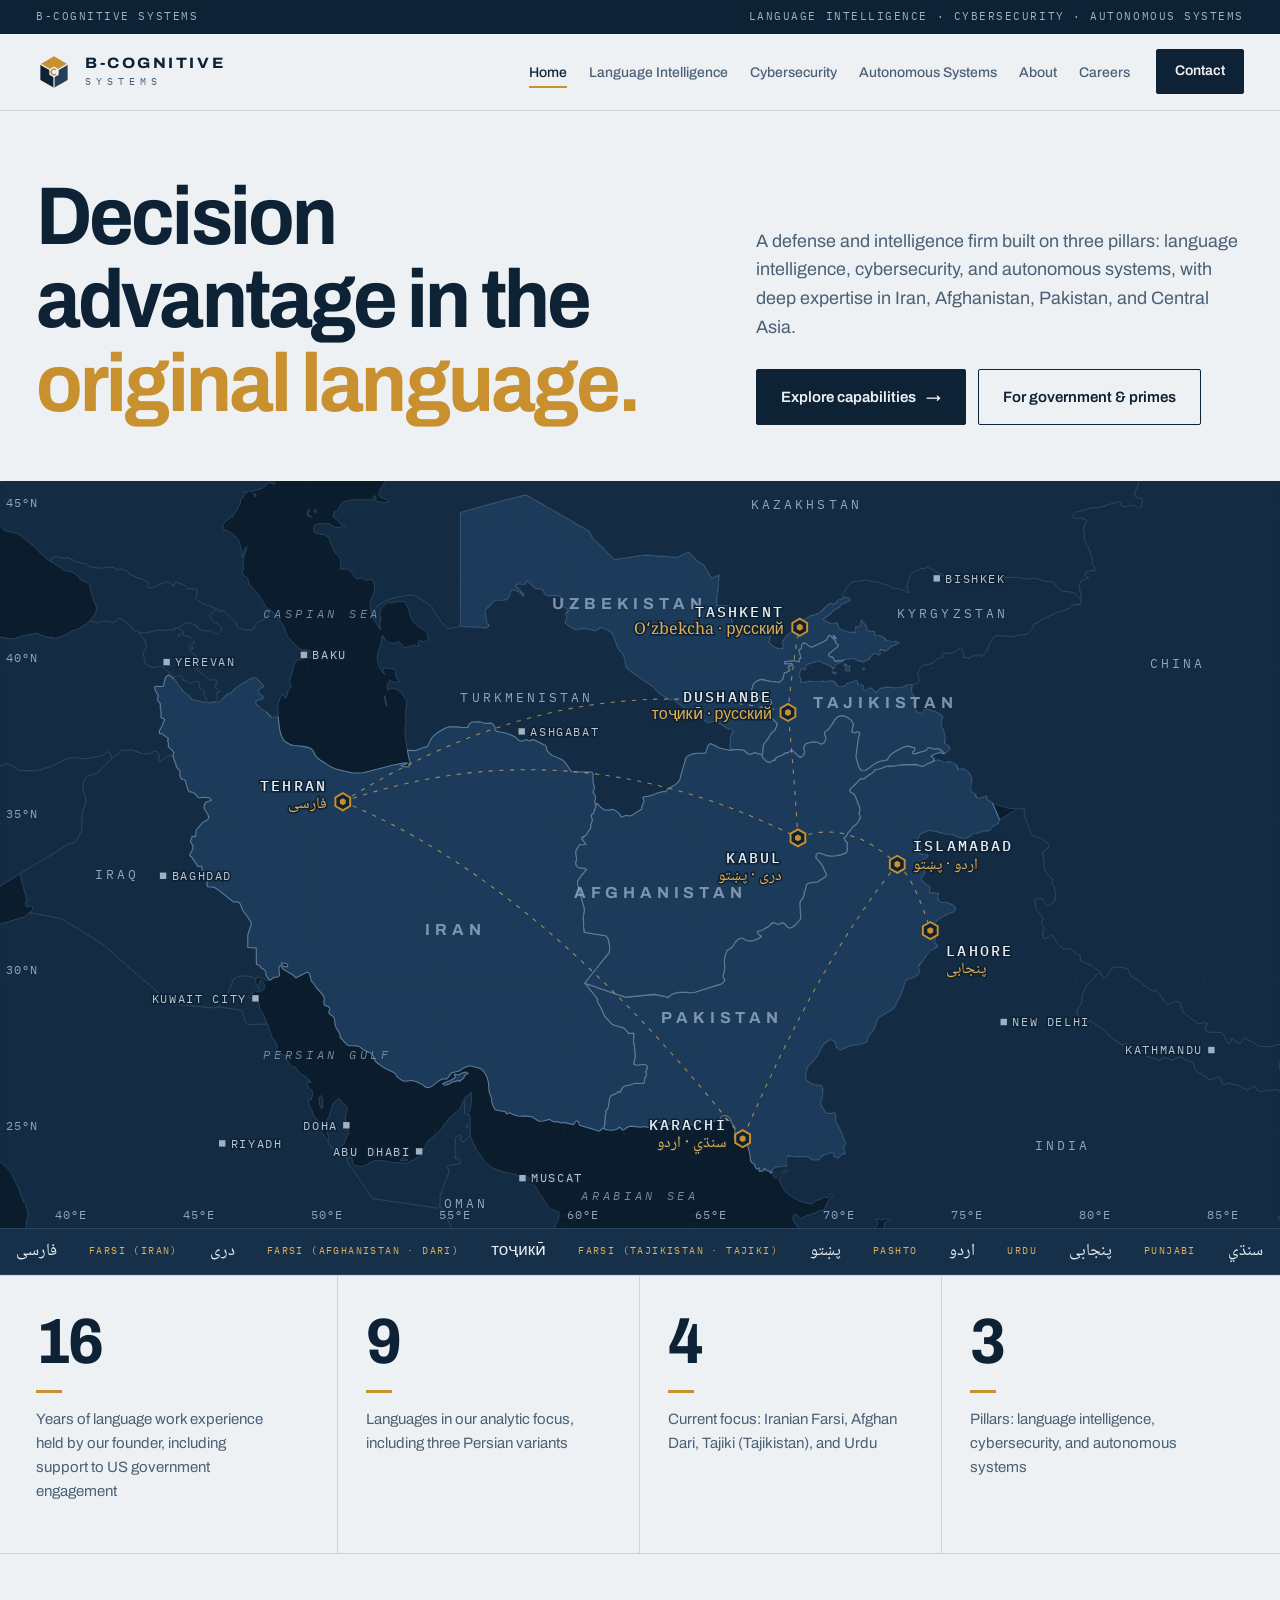
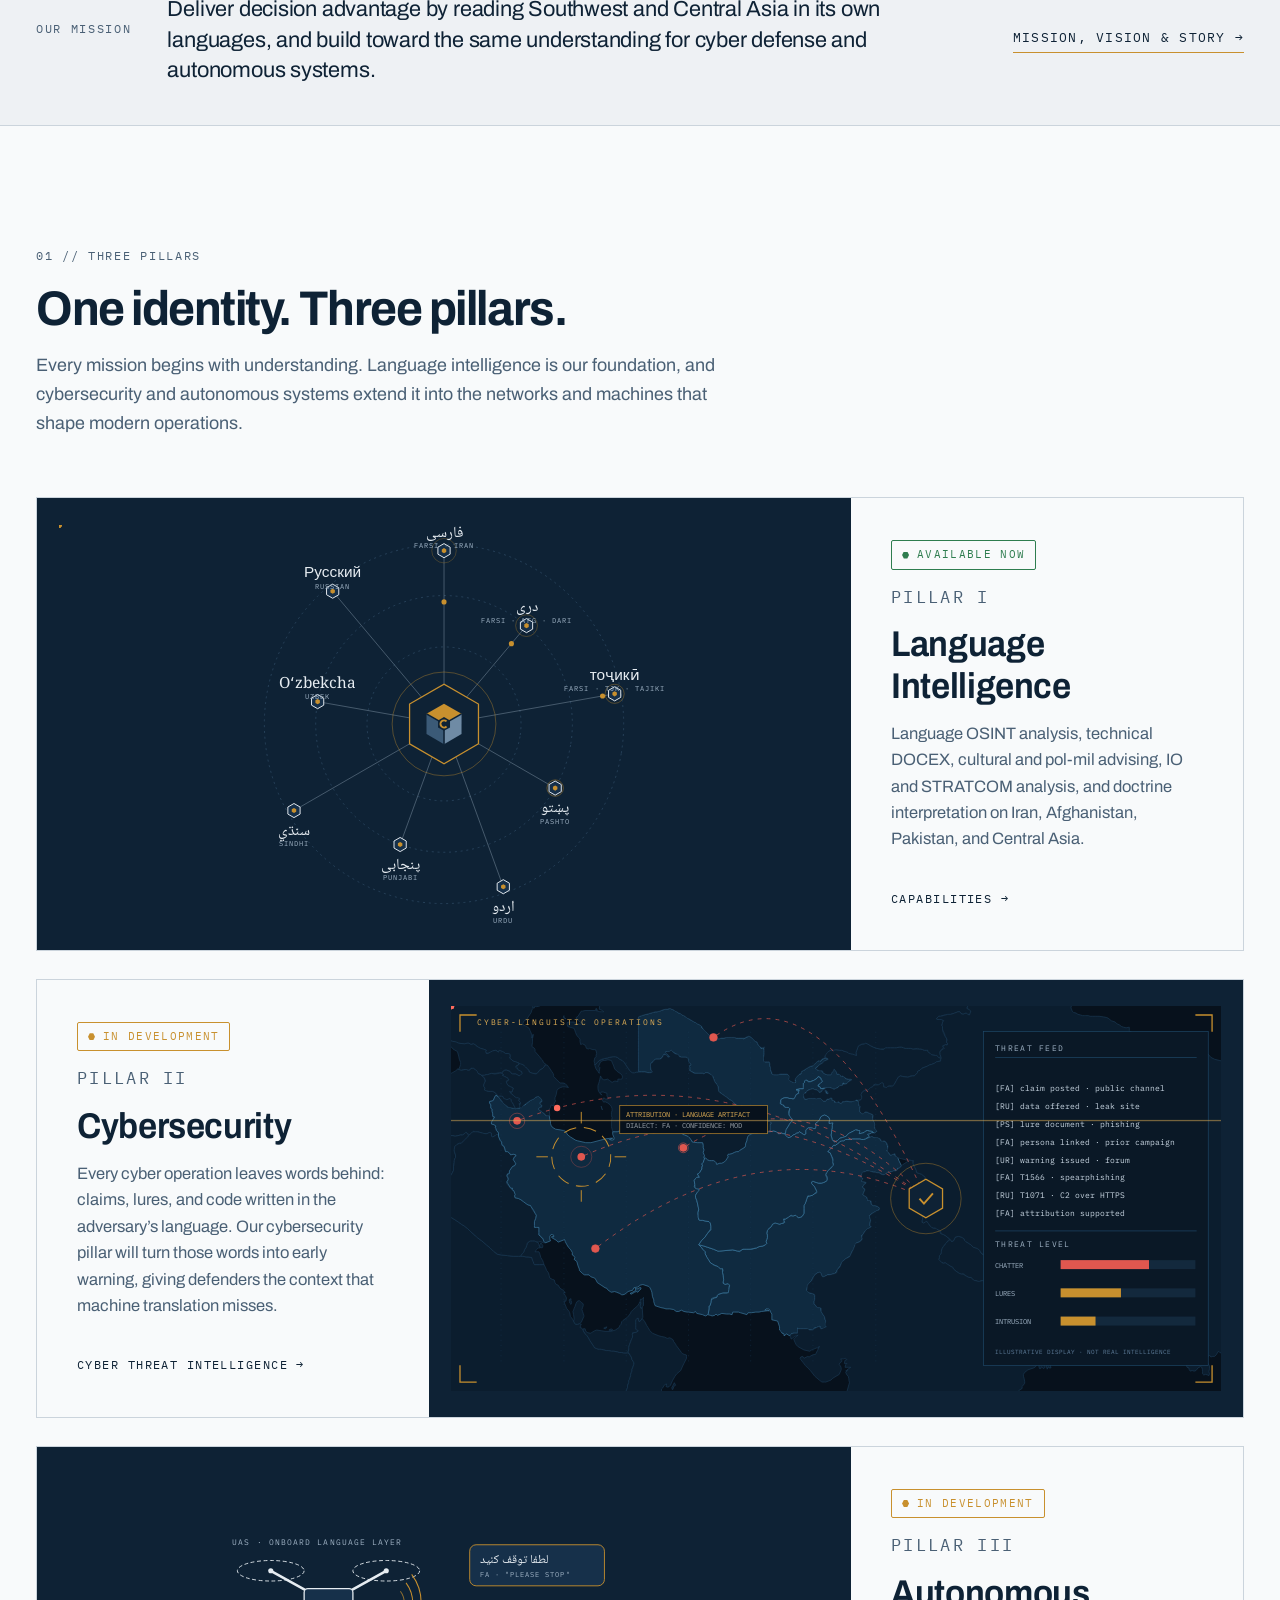
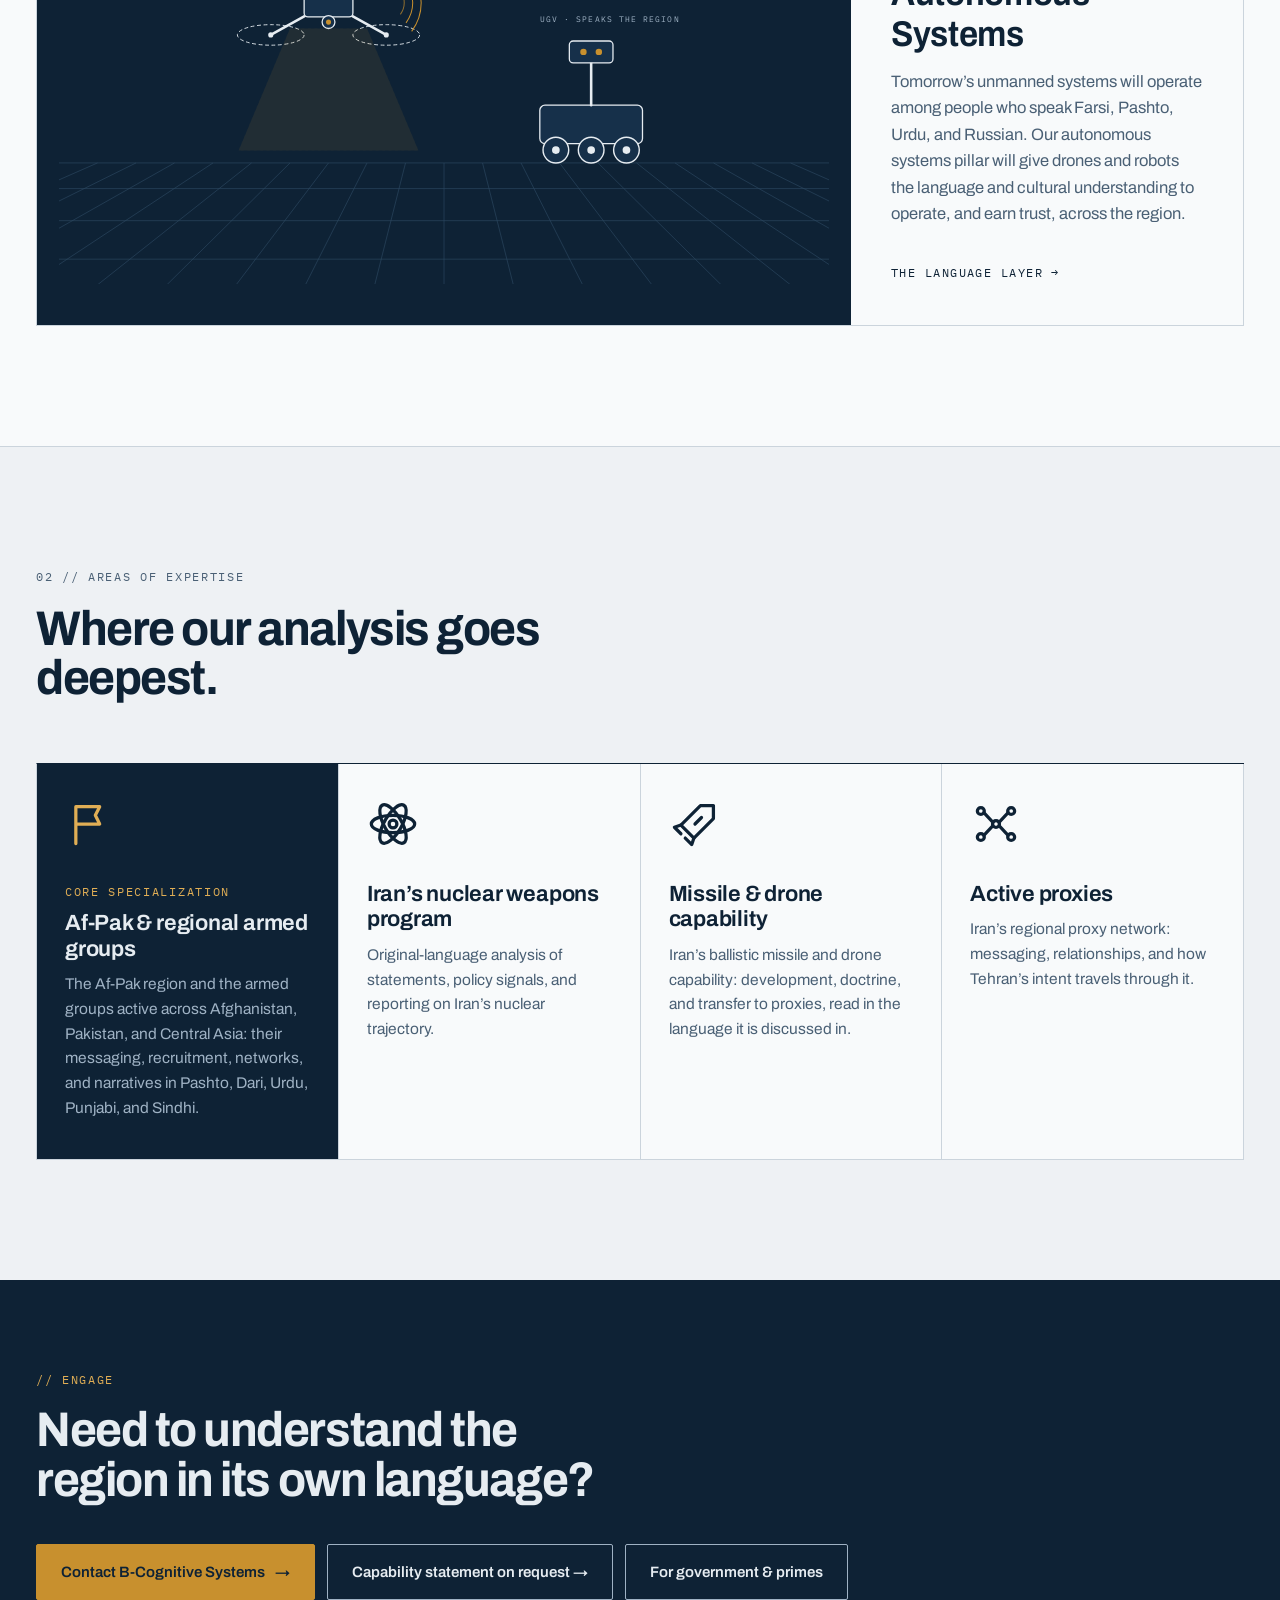
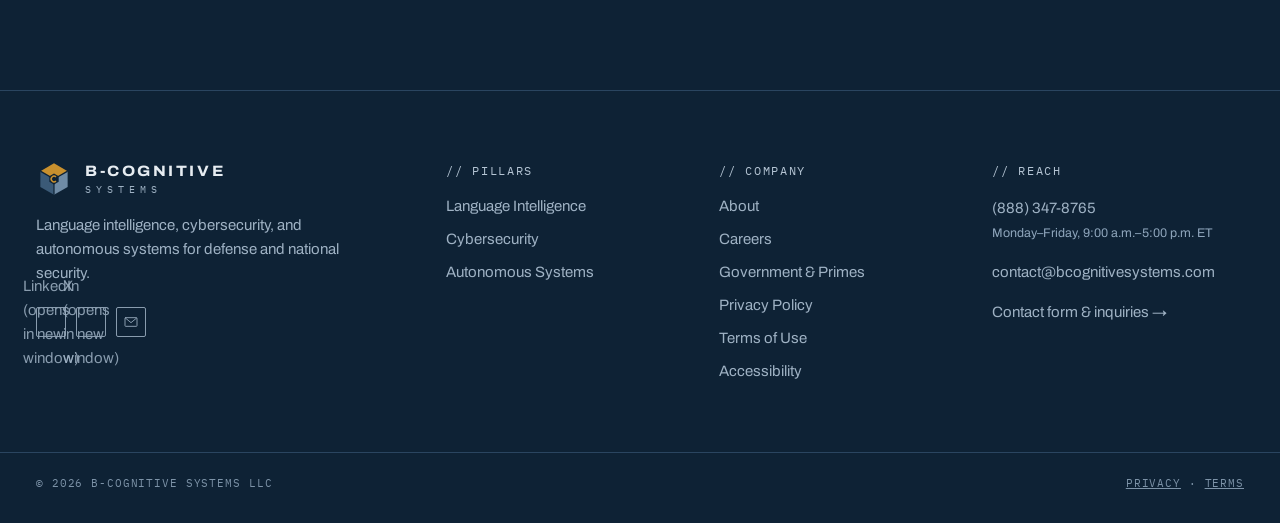
==== commit 06079bf9: "Add files via upload" ====
--- a/index.html
+++ b/index.html
@@ -29,8 +29,8 @@
 <div class="topline"><div class="wrap"><span>B-COGNITIVE SYSTEMS</span><span class="hide-sm">LANGUAGE INTELLIGENCE · CYBERSECURITY · AUTONOMOUS SYSTEMS</span></div></div>
 <header class="site">
  <div class="wrap bar">
-  <a href="index.html" class="brand" aria-label="B-Cognitive Systems home"><svg viewBox="0 0 48 48" class="emblem" aria-hidden="true"><polygon points="24.00,3.00 42.19,13.50 24.00,24.00 5.81,13.50" fill="#C8902E"/><polygon points="5.81,13.50 24.00,24.00 24.00,45.00 5.81,34.50" fill="#0E2235"/><polygon points="24.00,24.00 42.19,13.50 42.19,34.50 24.00,45.00" fill="#24405A"/><g stroke="#EEF1F4" stroke-width="1.6"><line x1="24" y1="24" x2="5.81" y2="13.50"/><line x1="24" y1="24" x2="42.19" y2="13.50"/><line x1="24" y1="24" x2="24.00" y2="45.00"/></g><polygon points="24.00,16.80 30.24,20.40 30.24,27.60 24.00,31.20 17.76,27.60 17.76,20.40" fill="#EEF1F4"/><path d="M26.62 21.38 A3.7 3.7 0 1 0 26.62 26.62" fill="none" stroke="#C8902E" stroke-width="2"/></svg><span class="wm">B-COGNITIVE<em>SYSTEMS</em></span></a>
-  <nav id="site-nav" aria-label="Main"><ul><li><a href="index.html" aria-current="page">Home</a></li><li><a href="language-intelligence.html">Language Intelligence</a></li><li><a href="cybersecurity.html">Cybersecurity</a></li><li><a href="autonomous-systems.html">Autonomous Systems</a></li><li><a href="about.html">About</a></li><li><a href="careers.html">Careers</a></li></ul><a href="contact.html" class="btn sm">Contact</a></nav>
+  <a href="/" class="brand" aria-label="B-Cognitive Systems home"><svg viewBox="0 0 48 48" class="emblem" aria-hidden="true"><polygon points="24.00,3.00 42.19,13.50 24.00,24.00 5.81,13.50" fill="#C8902E"/><polygon points="5.81,13.50 24.00,24.00 24.00,45.00 5.81,34.50" fill="#0E2235"/><polygon points="24.00,24.00 42.19,13.50 42.19,34.50 24.00,45.00" fill="#24405A"/><g stroke="#EEF1F4" stroke-width="1.6"><line x1="24" y1="24" x2="5.81" y2="13.50"/><line x1="24" y1="24" x2="42.19" y2="13.50"/><line x1="24" y1="24" x2="24.00" y2="45.00"/></g><polygon points="24.00,16.80 30.24,20.40 30.24,27.60 24.00,31.20 17.76,27.60 17.76,20.40" fill="#EEF1F4"/><path d="M26.62 21.38 A3.7 3.7 0 1 0 26.62 26.62" fill="none" stroke="#C8902E" stroke-width="2"/></svg><span class="wm">B-COGNITIVE<em>SYSTEMS</em></span></a>
+  <nav id="site-nav" aria-label="Main"><ul><li><a href="/" aria-current="page">Home</a></li><li><a href="/language-intelligence">Language Intelligence</a></li><li><a href="/cybersecurity">Cybersecurity</a></li><li><a href="/autonomous-systems">Autonomous Systems</a></li><li><a href="/about">About</a></li><li><a href="/careers">Careers</a></li></ul><a href="/contact" class="btn sm">Contact</a></nav>
   <button class="menu" aria-expanded="false" aria-controls="site-nav" aria-label="Open menu"><span></span><span></span></button>
  </div>
 </header>
@@ -38,7 +38,7 @@
 <section class="hero">
  <div class="wrap">
   <div class="hero-row"><h1 class="reveal">Decision advantage in the <span>original language.</span></h1>
-  <div class="hero-side reveal"><p class="lead">A defense and intelligence firm built on three pillars: language intelligence, cybersecurity, and autonomous systems, with deep expertise in Iran, Afghanistan, Pakistan, and Central Asia.</p><div class="cta"><a href="language-intelligence.html" class="btn">Explore capabilities <span aria-hidden="true">→</span></a><a href="government.html" class="btn line">For government &amp; primes</a></div></div></div>
+  <div class="hero-side reveal"><p class="lead">A defense and intelligence firm built on three pillars: language intelligence, cybersecurity, and autonomous systems, with deep expertise in Iran, Afghanistan, Pakistan, and Central Asia.</p><div class="cta"><a href="/language-intelligence" class="btn">Explore capabilities <span aria-hidden="true">→</span></a><a href="/government" class="btn line">For government &amp; primes</a></div></div></div>
  </div>
  <div class="mapband"><div class="mapinner"><svg class="theater" viewBox="0 0 1200 700" role="img" aria-label="Map of Southwest and Central Asia showing Tehran, Kabul, Islamabad, Lahore, Karachi, Dushanbe, and Tashkent" preserveAspectRatio="xMidYMid meet"><defs><clipPath id="mclip"><rect width="1200" height="700"/></clipPath></defs><g clip-path="url(#mclip)"><rect width="1200" height="700" class="sea"/><path d="M790.7,109.4 L792.9,108.4 L795.2,109.4 L797.1,110.6 L797.5,111.9 L792.7,114.4 L789.9,115.6 L788.6,115.8 L787.3,118.9 L785.5,119.4 L783.1,120.3 L781.5,121.6 L778.9,124.7 L772.3,129.2 L772.9,130.9 L774.9,131.4 L777.8,132.7 L779.3,133.8 L783.5,132.4 L785.6,134.1 L786.8,138.2 L788.7,139.3 L791.1,140.1 L792.6,140.4 L794.6,141.4 L797.4,141.7 L799.2,141.4 L801.5,142.2 L802.1,135.9 L804.0,136.9 L806.0,136.1 L806.9,133.1 L806.5,131.2 L807.9,130.0 L808.8,132.6 L810.2,133.3 L811.8,135.3 L812.6,136.8 L813.1,140.2 L815.0,140.4 L817.3,141.0 L818.7,140.4 L819.9,140.8 L820.4,142.4 L820.3,143.9 L820.5,145.1 L823.1,144.7 L824.7,144.6 L826.3,145.3 L828.2,146.3 L830.9,149.2 L835.9,149.8 L838.3,150.4 L839.7,149.9 L843.2,150.9 L842.7,152.1 L834.6,156.0 L833.9,157.2 L832.3,158.8 L830.5,159.7 L825.7,158.1 L824.9,159.9 L825.7,161.5 L824.6,163.3 L822.1,162.6 L820.6,161.7 L819.2,162.2 L816.3,165.1 L815.3,166.5 L813.6,168.0 L812.3,168.2 L810.5,169.5 L808.6,170.5 L807.6,168.9 L806.0,168.9 L804.5,168.9 L803.0,168.0 L801.0,167.0 L799.3,166.6 L794.3,167.1 L791.8,167.6 L789.6,168.2 L783.7,169.1 L782.5,168.8 L781.6,167.2 L780.8,165.5 L779.3,164.9 L777.5,164.5 L776.8,163.0 L777.2,161.8 L781.2,158.6 L784.8,155.7 L786.0,153.9 L783.3,152.3 L783.7,150.5 L781.8,148.4 L778.6,145.1 L776.9,145.0 L775.6,148.2 L771.3,151.1 L768.1,152.5 L762.6,155.1 L761.1,155.8 L759.1,155.2 L755.9,152.6 L753.9,151.8 L752.6,152.6 L751.4,153.9 L751.5,156.5 L750.2,157.8 L748.9,158.5 L751.3,165.4 L749.3,166.6 L750.6,169.2 L746.7,168.9 L742.9,168.5 L735.6,169.7 L735.4,171.3 L738.8,171.3 L742.3,171.0 L743.3,172.4 L741.8,173.0 L739.3,173.5 L739.8,176.2 L740.9,177.7 L739.2,177.6 L738.2,179.2 L736.5,179.5 L734.7,182.5 L734.1,185.6 L732.2,187.8 L729.6,188.7 L727.2,188.5 L725.9,188.2 L721.9,187.7 L717.8,186.9 L713.2,186.0 L709.0,187.9 L707.8,189.0 L706.2,190.6 L704.4,197.1 L705.6,198.4 L710.8,199.8 L712.0,201.0 L712.2,203.9 L714.5,204.7 L717.0,204.7 L719.0,204.4 L721.1,204.6 L722.5,205.3 L723.5,207.4 L721.1,213.8 L721.4,216.2 L722.1,219.5 L723.4,222.1 L726.0,224.7 L728.0,226.4 L728.5,228.4 L728.2,229.9 L727.1,232.4 L725.7,234.5 L724.2,235.4 L722.1,238.1 L720.2,241.5 L716.7,245.8 L715.6,248.3 L715.1,255.4 L714.2,257.5 L712.8,255.9 L710.6,256.0 L709.1,255.6 L706.6,255.0 L703.7,256.4 L700.7,255.7 L697.7,252.7 L691.9,251.7 L684.6,252.3 L684.2,249.1 L684.3,245.0 L684.6,239.6 L687.1,235.3 L686.5,233.7 L681.4,231.9 L680.1,231.2 L678.3,229.9 L676.2,228.5 L674.3,227.5 L671.3,226.2 L668.6,225.5 L666.9,226.0 L665.5,226.8 L664.1,226.8 L662.7,226.4 L657.6,223.2 L649.8,217.6 L643.7,213.7 L639.8,211.9 L636.8,209.5 L631.4,204.8 L627.9,205.5 L622.9,202.4 L618.3,199.5 L612.2,193.2 L607.0,189.6 L601.4,185.7 L597.7,183.3 L591.6,179.1 L588.7,176.6 L586.6,173.9 L585.0,165.3 L583.1,161.4 L580.5,159.2 L578.3,155.1 L576.4,148.9 L574.9,144.9 L573.7,143.1 L571.2,141.1 L567.5,138.9 L563.9,137.8 L562.6,137.8 L561.3,138.5 L559.9,140.2 L557.8,140.3 L556.3,140.3 L554.9,139.7 L550.4,139.2 L548.8,138.6 L546.1,138.6 L540.4,139.5 L538.9,139.4 L532.8,135.7 L530.2,134.2 L529.6,132.0 L530.5,129.9 L531.3,128.5 L530.9,127.0 L529.8,125.4 L529.8,123.7 L532.2,123.0 L532.6,121.5 L530.6,119.4 L527.1,118.0 L527.4,116.1 L527.5,114.7 L527.6,112.8 L528.2,111.1 L526.4,109.8 L524.6,108.1 L522.3,107.9 L514.9,107.9 L512.5,107.3 L510.6,106.3 L508.8,102.6 L506.9,101.4 L504.8,101.3 L502.3,100.9 L501.0,100.3 L497.5,96.9 L494.1,93.9 L492.7,96.8 L491.5,97.3 L488.5,97.1 L486.3,96.6 L485.0,97.2 L483.7,98.3 L484.9,99.9 L487.0,101.3 L490.1,104.8 L491.5,106.7 L490.9,108.2 L489.6,108.1 L488.9,106.5 L487.8,105.0 L485.6,103.6 L483.9,103.2 L481.8,102.5 L479.6,103.3 L478.1,106.9 L476.5,109.9 L475.6,111.2 L472.4,111.9 L465.2,112.1 L462.9,113.1 L461.5,114.2 L458.7,117.9 L456.8,119.2 L455.2,120.8 L455.6,126.3 L456.5,132.7 L457.8,134.4 L458.3,136.2 L456.5,138.1 L455.2,138.1 L452.7,137.8 L450.6,137.4 L443.5,137.1 L437.8,136.8 L431.5,136.4 L431.5,129.7 L431.5,123.1 L431.5,116.4 L431.4,109.6 L431.4,103.0 L431.4,96.3 L431.4,89.6 L431.4,82.9 L431.4,76.2 L431.4,69.5 L431.4,62.8 L431.4,56.1 L431.4,49.4 L431.4,42.7 L431.4,36.0 L431.4,29.3 L434.4,28.5 L438.2,27.5 L441.9,26.4 L446.1,25.2 L451.0,23.9 L455.2,22.7 L460.1,21.4 L463.9,20.3 L467.4,19.3 L472.0,18.1 L479.1,16.3 L483.0,15.4 L487.0,14.3 L490.8,13.3 L493.4,13.0 L496.0,14.3 L499.4,16.3 L502.7,18.2 L506.0,20.1 L509.3,22.0 L512.6,24.0 L516.0,25.9 L519.3,27.8 L522.6,29.7 L525.9,31.6 L529.2,33.5 L532.5,35.5 L535.9,37.4 L539.1,39.3 L542.4,41.2 L545.8,43.2 L549.1,45.1 L552.2,46.9 L553.6,48.2 L554.4,51.1 L555.8,53.4 L558.5,55.9 L561.3,58.5 L564.6,61.9 L567.0,64.3 L569.4,66.7 L573.3,70.6 L575.8,73.1 L577.8,73.2 L581.7,72.6 L587.0,71.9 L591.2,71.2 L596.3,70.4 L601.2,69.7 L605.0,69.2 L610.7,69.6 L616.3,70.0 L620.4,70.3 L624.3,70.6 L629.0,71.0 L631.6,71.2 L634.6,71.4 L635.9,70.9 L638.5,69.6 L640.9,68.5 L643.5,67.3 L645.8,66.6 L648.1,68.6 L650.0,70.7 L652.1,73.1 L654.5,75.3 L656.8,76.7 L659.9,78.4 L661.7,81.5 L664.1,85.6 L665.6,88.3 L667.3,91.1 L669.6,90.0 L672.1,88.8 L674.4,87.8 L674.1,91.2 L673.8,94.3 L673.5,99.0 L673.2,102.9 L672.4,107.5 L672.3,111.0 L672.3,114.1 L672.2,116.5 L676.6,116.6 L679.9,116.7 L684.0,116.8 L684.4,119.9 L684.9,124.2 L685.8,128.1 L686.5,131.4 L687.5,135.7 L688.0,137.9 L689.1,140.6 L691.6,141.7 L696.9,141.4 L701.4,141.1 L704.9,140.9 L708.7,140.7 L713.7,140.4 L715.3,141.0 L716.8,140.6 L718.4,140.1 L719.8,142.0 L721.5,144.1 L722.7,145.0 L722.1,147.0 L721.4,149.9 L721.1,151.4 L722.7,153.0 L723.9,153.9 L727.0,155.9 L729.9,156.9 L731.9,157.2 L733.7,156.8 L734.2,154.2 L733.4,152.7 L733.5,150.8 L734.0,149.4 L735.9,147.0 L737.7,144.6 L740.5,142.2 L743.7,139.9 L745.0,138.1 L745.6,135.2 L747.7,133.4 L750.0,132.4 L752.8,131.5 L753.6,130.0 L757.6,127.5 L759.9,126.2 L762.9,125.5 L767.1,123.9 L770.3,121.9 L773.4,118.2 L775.9,115.9 L778.0,114.4 L779.8,114.3 L781.0,115.5 L782.7,115.1 L783.9,113.5 L785.1,111.8 L786.3,111.0 L788.7,110.6 L790.7,109.4Z M783.7,147.7 L782.9,145.8 L781.2,145.4 L783.0,147.8Z M797.0,178.1 L795.8,178.4 L793.5,178.3 L792.3,178.0 L793.1,175.7 L791.3,173.9 L791.1,172.4 L791.4,171.1 L793.9,172.7 L795.2,173.3 L797.5,173.6 L796.3,175.6 L797.1,177.7Z M810.7,176.5 L810.1,177.7 L808.0,176.6 L809.7,175.6 L811.0,175.2 L810.7,176.5Z" class="land-f"/><path d="M439.2,593.5 L440.7,595.9 L440.9,612.0 L440.5,613.3 L439.5,614.5 L438.4,616.4 L436.9,617.3 L435.7,618.5 L434.5,619.8 L432.2,618.4 L431.3,616.6 L432.4,615.2 L432.0,613.8 L430.0,613.3 L427.8,615.1 L427.1,616.3 L427.0,618.9 L427.3,621.7 L427.3,623.1 L426.7,624.8 L426.5,627.4 L426.9,629.3 L427.3,631.5 L426.2,634.6 L430.3,635.4 L431.2,637.5 L431.8,639.0 L429.4,640.5 L426.7,641.2 L424.8,641.0 L421.1,641.9 L419.2,643.4 L420.4,645.0 L420.8,647.0 L420.2,649.7 L419.2,652.4 L417.9,655.7 L416.5,659.5 L414.5,665.3 L412.8,669.8 L412.7,673.1 L412.7,675.2 L412.5,679.5 L410.8,681.8 L408.6,681.6 L406.2,681.2 L403.3,680.8 L399.7,680.3 L395.3,679.6 L390.4,678.9 L385.4,678.1 L380.0,677.3 L374.6,676.5 L369.5,675.8 L364.6,675.1 L360.3,674.4 L356.6,673.9 L353.8,673.4 L352.0,673.2 L349.3,672.8 L348.2,671.2 L346.9,669.3 L345.6,667.4 L344.3,665.5 L342.9,663.6 L341.6,661.6 L340.3,659.8 L339.0,657.8 L337.7,655.9 L336.4,654.0 L335.1,652.1 L333.7,650.2 L332.4,648.3 L331.1,646.4 L329.7,644.5 L328.4,642.6 L327.1,640.6 L326.3,639.4 L325.7,637.9 L325.6,634.1 L326.5,631.8 L328.0,634.3 L329.6,634.0 L331.0,639.5 L332.2,641.3 L333.8,642.1 L338.9,642.5 L342.0,641.8 L348.3,638.4 L351.6,637.1 L360.6,637.4 L367.9,638.8 L379.2,639.6 L381.5,639.4 L387.5,636.7 L391.3,634.2 L393.6,633.5 L395.0,631.2 L396.0,628.2 L396.8,626.2 L399.0,623.6 L399.8,620.8 L401.9,618.0 L410.3,611.3 L415.2,605.6 L415.7,603.8 L418.4,601.0 L420.5,598.0 L430.6,589.3 L432.6,585.8 L433.8,581.8 L436.0,581.9 L436.2,584.9 L435.7,587.8 L435.6,590.8 L435.5,592.4 L436.4,593.7 L438.0,594.2 L439.2,593.5Z M438.7,605.6 L438.9,604.4 L437.6,603.6 L437.0,606.3 L438.7,605.6Z M368.0,634.1 L366.2,634.3 L364.6,633.2 L368.0,631.7 L369.9,629.7 L369.8,632.7 L368.0,634.1Z M350.8,633.2 L350.0,631.9 L351.1,630.7 L351.7,632.0 L350.8,633.2Z M382.2,636.5 L379.8,637.2 L377.1,637.4 L375.2,636.7 L376.5,635.5 L380.0,634.1 L381.5,635.4Z M395.2,628.7 L392.6,628.7 L393.1,627.0 L395.2,628.7Z" class="land"/><path d="M362.6,209.9 L362.4,211.3 L361.1,207.2 L360.5,202.6 L361.2,201.3 L361.3,203.1 L362.6,209.9Z M431.5,136.4 L437.8,136.8 L443.5,137.1 L450.6,137.4 L452.7,137.8 L455.2,138.1 L456.5,138.1 L457.6,136.9 L458.9,135.6 L456.5,132.7 L455.6,126.3 L455.2,120.8 L456.8,119.2 L458.7,117.9 L461.5,114.2 L462.9,113.1 L465.2,112.1 L472.4,111.9 L475.6,111.2 L476.5,109.9 L478.1,106.9 L478.7,104.4 L480.7,102.4 L483.9,103.2 L485.6,103.6 L486.8,104.2 L488.9,106.5 L489.6,108.1 L490.9,108.2 L491.5,106.7 L490.1,104.8 L487.0,101.3 L484.9,99.9 L483.7,98.3 L485.0,97.2 L486.3,96.6 L488.5,97.1 L491.5,97.3 L492.7,96.8 L494.1,93.9 L497.5,96.9 L501.0,100.3 L502.3,100.9 L504.8,101.3 L506.9,101.4 L508.8,102.6 L510.6,106.3 L512.5,107.3 L514.9,107.9 L522.3,107.9 L524.6,108.1 L526.4,109.8 L527.7,110.5 L528.0,111.9 L527.5,114.7 L527.4,116.1 L526.6,117.4 L530.6,119.4 L531.7,120.8 L532.8,122.4 L530.6,122.7 L529.8,125.4 L530.9,127.0 L531.3,128.5 L530.5,129.9 L529.6,132.0 L529.6,133.4 L532.8,135.7 L538.9,139.4 L540.4,139.5 L546.1,138.6 L548.8,138.6 L550.4,139.2 L554.9,139.7 L556.3,140.3 L557.8,140.3 L559.9,140.2 L561.3,138.5 L562.6,137.8 L563.9,137.8 L567.5,138.9 L571.2,141.1 L573.7,143.1 L574.9,144.9 L576.4,148.9 L578.3,155.1 L580.5,159.2 L583.1,161.4 L585.0,165.3 L586.6,173.9 L587.6,175.7 L591.6,179.1 L597.7,183.3 L601.4,185.7 L607.0,189.6 L612.2,193.2 L617.3,198.7 L622.9,202.4 L627.9,205.5 L631.4,204.8 L636.8,209.5 L638.9,211.3 L643.7,213.7 L649.8,217.6 L657.6,223.2 L662.7,226.4 L664.1,226.8 L665.5,226.8 L666.9,226.0 L668.6,225.5 L671.3,226.2 L674.3,227.5 L676.2,228.5 L678.3,229.9 L680.1,231.2 L681.4,231.9 L685.8,233.0 L687.1,234.5 L684.6,239.6 L684.3,245.0 L684.2,249.1 L684.6,252.3 L683.3,252.4 L680.4,251.8 L674.6,250.4 L669.6,247.7 L666.3,245.9 L664.4,247.4 L663.4,248.9 L662.6,251.8 L661.3,255.2 L655.3,255.3 L650.2,255.6 L646.8,256.9 L643.6,258.6 L642.7,260.8 L642.0,263.5 L640.1,269.8 L638.4,275.5 L637.6,279.2 L636.3,281.7 L632.6,285.1 L628.4,287.3 L626.2,288.4 L625.2,289.7 L625.0,291.0 L622.5,291.1 L620.7,291.3 L616.7,292.6 L612.4,294.2 L607.2,295.8 L604.3,295.8 L603.1,296.2 L603.1,298.4 L604.0,301.0 L602.8,302.2 L602.0,304.3 L601.4,307.8 L599.5,308.9 L596.6,310.7 L593.3,312.9 L590.6,314.0 L588.8,313.8 L587.1,313.5 L585.3,314.1 L583.4,315.9 L582.1,313.5 L578.1,309.7 L575.6,307.9 L572.2,308.3 L569.3,308.6 L566.9,308.2 L565.1,307.5 L562.1,304.9 L561.1,303.5 L558.3,302.8 L557.6,300.3 L558.2,298.6 L558.1,295.5 L556.9,293.3 L555.6,292.3 L556.4,290.1 L557.1,288.8 L557.1,286.1 L556.2,283.2 L555.8,279.1 L556.1,275.0 L554.9,272.9 L545.0,272.9 L536.2,273.1 L532.3,267.5 L529.5,263.6 L526.8,261.3 L520.5,258.4 L517.5,257.3 L515.0,255.1 L512.8,252.8 L512.3,249.5 L511.2,247.6 L509.8,247.3 L502.5,243.6 L499.6,242.5 L496.8,243.4 L495.6,243.5 L493.2,242.4 L490.4,243.9 L487.7,243.6 L486.3,243.1 L482.6,239.7 L479.5,238.3 L477.3,237.4 L473.0,236.1 L468.5,235.4 L466.1,234.9 L464.5,234.1 L464.1,232.4 L464.0,230.8 L463.4,229.5 L462.2,228.1 L460.6,227.0 L457.9,227.2 L453.8,227.1 L450.6,226.0 L448.1,225.8 L445.1,226.0 L442.5,226.0 L440.8,226.9 L439.1,230.5 L437.5,231.2 L436.1,231.1 L433.2,231.1 L428.2,230.5 L421.9,230.4 L417.1,231.9 L413.4,233.9 L409.8,236.2 L405.6,239.8 L404.4,241.4 L401.9,247.9 L399.3,249.5 L397.9,249.6 L395.0,250.6 L391.2,252.2 L388.6,252.8 L382.0,252.5 L381.6,250.4 L380.3,243.0 L379.7,235.5 L379.8,232.0 L380.5,225.0 L380.4,221.5 L380.2,218.3 L380.4,215.2 L380.9,211.7 L381.3,208.1 L380.9,205.6 L379.6,203.7 L377.4,201.2 L377.1,199.7 L376.9,198.0 L374.8,197.9 L372.9,196.2 L371.4,195.3 L368.1,194.2 L366.4,194.2 L364.9,194.9 L363.8,196.4 L363.0,194.0 L363.0,191.6 L365.7,186.4 L367.3,187.9 L369.4,188.5 L372.0,188.6 L374.5,188.2 L373.9,186.4 L371.4,184.7 L370.8,182.3 L371.0,179.9 L371.7,177.6 L369.7,176.2 L366.9,176.2 L363.3,175.6 L359.7,175.4 L358.8,178.0 L360.8,181.6 L359.2,179.9 L357.5,177.5 L355.3,173.4 L353.9,168.6 L353.6,163.4 L354.9,159.1 L356.4,155.0 L357.4,149.8 L358.7,144.7 L360.0,147.0 L361.4,149.0 L363.5,151.0 L368.0,152.2 L370.1,151.9 L372.5,150.8 L374.7,151.1 L376.6,153.2 L378.4,155.6 L380.9,156.1 L386.1,154.4 L388.6,154.0 L390.8,154.8 L393.0,154.8 L392.1,152.7 L391.7,150.6 L393.0,149.6 L397.1,150.8 L399.8,149.9 L401.1,149.0 L401.3,147.3 L401.2,145.4 L400.9,143.8 L400.1,142.3 L398.2,140.2 L390.8,135.2 L388.4,133.2 L386.3,130.7 L384.9,127.1 L383.9,123.3 L382.9,120.5 L380.3,114.0 L378.1,112.9 L375.0,112.7 L371.9,113.2 L366.9,114.3 L363.9,113.9 L362.6,114.6 L359.3,117.4 L357.7,119.7 L355.5,125.1 L357.2,126.8 L355.9,135.9 L356.7,139.7 L353.9,135.2 L350.6,130.4 L347.9,123.1 L352.7,118.3 L356.9,114.9 L360.3,112.9 L366.0,110.6 L372.0,109.1 L376.5,108.0 L382.2,107.1 L384.1,106.9 L386.9,106.9 L389.2,107.8 L390.5,108.5 L395.4,111.4 L400.3,114.4 L404.5,117.7 L405.7,119.0 L406.3,120.6 L406.9,122.2 L410.4,127.2 L411.9,129.5 L414.0,132.5 L415.7,133.9 L417.3,135.7 L418.4,137.2 L419.7,137.9 L421.1,138.2 L424.3,137.7 L428.1,136.8 L430.5,136.4Z" class="land"/><path d="M-288.7,171.0 L-294.3,171.9 L-295.9,171.1 L-294.2,169.3 L-291.0,168.2 L-288.6,169.8 L-288.7,171.0Z M84.2,130.7 L85.8,131.3 L88.8,132.1 L90.7,133.0 L94.2,131.4 L97.9,131.4 L101.1,131.7 L102.7,132.0 L104.7,132.6 L107.2,133.0 L109.6,129.5 L112.4,128.7 L114.1,128.9 L115.7,131.5 L117.8,132.2 L121.4,135.6 L123.6,136.9 L123.4,138.1 L124.9,140.0 L126.7,140.4 L128.7,140.3 L130.4,141.3 L130.6,142.7 L130.9,144.0 L132.5,145.7 L134.2,146.7 L136.7,151.8 L137.4,154.0 L137.1,156.1 L136.0,158.2 L133.7,160.9 L134.8,163.5 L136.3,168.0 L137.0,170.1 L139.0,172.9 L142.6,174.3 L144.1,174.6 L148.3,173.9 L150.9,173.8 L153.6,175.1 L157.4,178.3 L161.6,182.4 L162.4,183.7 L163.6,185.2 L161.4,184.3 L158.1,181.7 L156.4,182.9 L154.9,184.7 L153.4,191.9 L152.1,192.6 L149.7,192.6 L147.0,192.4 L145.1,192.7 L144.8,193.9 L145.8,196.6 L145.9,197.8 L148.3,200.0 L148.1,202.5 L147.5,204.3 L148.1,206.1 L149.6,208.2 L150.2,212.9 L150.7,214.6 L151.1,217.1 L150.9,221.1 L151.6,222.4 L153.0,222.5 L154.3,222.9 L153.1,225.9 L152.9,227.2 L152.4,229.1 L150.4,232.2 L149.5,234.3 L149.0,236.0 L152.1,237.1 L153.5,238.3 L157.4,240.8 L157.1,243.3 L157.6,244.7 L157.9,246.1 L157.8,247.7 L157.8,249.8 L161.1,252.1 L163.0,254.0 L162.2,256.2 L162.4,257.9 L160.1,257.4 L158.5,257.4 L155.9,259.3 L153.6,260.8 L151.8,262.2 L149.9,263.0 L148.9,261.0 L149.0,256.6 L148.6,255.2 L146.7,253.7 L144.3,253.3 L142.6,254.6 L140.1,256.0 L136.3,255.9 L133.7,255.6 L132.4,255.4 L127.4,253.3 L124.4,252.4 L122.3,251.8 L118.5,253.0 L116.8,252.7 L114.6,251.7 L111.3,255.2 L107.0,258.8 L104.6,259.3 L103.5,255.8 L102.5,254.4 L100.8,253.8 L97.5,256.5 L93.3,257.9 L89.9,258.8 L84.3,259.9 L80.2,260.4 L78.4,260.5 L74.5,260.0 L71.0,259.3 L67.6,259.4 L65.0,259.7 L58.8,262.2 L48.4,267.6 L40.4,270.1 L36.0,271.2 L32.6,271.8 L26.6,271.8 L21.8,271.4 L18.4,271.5 L16.5,270.8 L13.9,268.7 L10.6,266.5 L9.2,266.0 L7.3,265.6 L4.6,265.4 L-2.2,268.5 L-4.4,269.3 L-6.7,270.0 L-11.4,271.9 L-13.6,272.9 L-16.2,272.8 L-19.5,272.5 L-22.4,272.6 L-24.4,271.2 L-25.4,269.5 L-29.4,268.5 L-32.2,268.3 L-33.7,271.2 L-34.9,276.9 L-35.1,278.3 L-32.6,284.0 L-34.5,285.1 L-36.5,285.2 L-37.9,285.7 L-39.7,291.6 L-42.0,292.5 L-43.2,293.5 L-44.3,296.5 L-48.8,294.3 L-50.5,294.1 L-49.1,291.7 L-50.7,287.0 L-52.5,282.7 L-50.8,279.8 L-47.3,276.4 L-43.5,272.4 L-43.5,270.0 L-43.7,268.1 L-44.8,266.9 L-46.8,265.1 L-50.3,267.0 L-52.8,269.0 L-54.3,269.4 L-56.2,270.5 L-57.0,272.6 L-59.1,274.2 L-62.5,274.9 L-67.7,273.1 L-73.4,270.5 L-76.5,268.4 L-79.1,267.9 L-81.6,268.8 L-88.8,274.0 L-95.5,281.7 L-97.1,283.1 L-103.3,286.3 L-107.5,287.5 L-109.4,287.2 L-117.6,288.7 L-121.7,288.9 L-124.9,290.6 L-131.2,288.7 L-135.0,286.3 L-137.2,283.9 L-140.8,278.5 L-143.5,276.1 L-149.3,273.8 L-159.6,268.3 L-162.3,267.7 L-169.2,266.9 L-176.5,266.4 L-178.1,268.4 L-178.6,276.3 L-179.9,278.5 L-180.4,282.6 L-181.3,283.8 L-182.7,284.6 L-184.9,283.3 L-186.4,282.7 L-190.0,284.4 L-197.1,286.8 L-199.5,287.1 L-207.6,284.1 L-210.6,282.2 L-212.5,280.1 L-213.2,276.5 L-214.4,274.4 L-214.6,273.0 L-215.0,271.5 L-216.7,270.8 L-218.5,272.0 L-220.4,272.0 L-222.7,271.2 L-228.4,268.2 L-232.7,268.0 L-235.3,271.7 L-237.3,272.8 L-239.5,273.2 L-237.9,269.7 L-244.7,270.2 L-248.2,272.0 L-251.0,271.7 L-253.1,270.9 L-250.6,269.5 L-248.8,268.7 L-241.6,268.1 L-239.8,267.4 L-238.0,264.8 L-234.6,262.6 L-236.8,261.6 L-248.0,262.3 L-255.7,261.9 L-257.7,263.2 L-258.0,260.2 L-256.8,258.8 L-255.1,259.0 L-251.2,257.7 L-251.5,255.3 L-254.4,253.5 L-257.0,252.3 L-258.8,251.2 L-259.1,248.2 L-260.4,244.9 L-262.4,243.3 L-258.6,241.3 L-257.9,236.8 L-258.4,233.9 L-260.1,233.7 L-265.3,231.5 L-266.9,231.7 L-268.6,229.3 L-271.6,227.6 L-273.1,228.2 L-275.4,228.6 L-277.7,227.1 L-280.0,226.2 L-279.8,222.5 L-278.0,222.6 L-277.7,220.5 L-279.1,216.9 L-278.9,215.1 L-277.4,214.6 L-275.7,215.0 L-273.9,217.1 L-273.4,219.2 L-273.7,221.1 L-272.6,223.1 L-271.3,221.5 L-269.5,222.0 L-267.3,222.4 L-261.6,221.2 L-264.7,220.3 L-266.2,219.3 L-267.9,217.1 L-268.9,215.1 L-269.7,212.6 L-266.2,210.7 L-263.7,207.5 L-265.9,206.1 L-267.2,206.4 L-268.4,205.3 L-268.6,203.8 L-267.6,202.5 L-267.5,200.8 L-270.8,196.6 L-270.9,194.2 L-268.4,192.0 L-266.1,189.1 L-268.2,187.8 L-276.4,189.0 L-279.6,190.0 L-285.3,190.5 L-285.7,189.0 L-285.6,187.6 L-284.3,185.0 L-284.4,178.7 L-283.6,175.3 L-280.5,174.3 L-276.6,169.2 L-270.3,163.3 L-263.7,163.5 L-261.1,161.8 L-257.2,161.7 L-256.4,162.9 L-252.5,165.7 L-246.5,165.4 L-245.0,164.8 L-243.6,163.9 L-246.4,161.0 L-243.0,160.0 L-240.3,160.7 L-240.9,162.3 L-241.7,163.9 L-233.1,163.3 L-224.9,164.0 L-222.3,163.6 L-215.8,163.6 L-216.6,161.4 L-218.5,160.9 L-219.8,160.3 L-221.1,159.4 L-217.0,156.6 L-214.7,156.1 L-203.8,154.3 L-195.7,153.5 L-207.3,151.4 L-209.8,150.3 L-213.2,147.7 L-214.9,145.6 L-214.4,142.9 L-213.8,140.7 L-212.5,139.4 L-208.3,139.2 L-194.0,141.4 L-183.7,140.1 L-172.5,143.4 L-161.9,142.7 L-159.7,141.2 L-157.0,136.5 L-142.0,128.6 L-136.7,124.6 L-131.0,122.3 L-121.3,119.8 L-113.2,116.5 L-110.8,116.2 L-91.4,117.7 L-78.0,117.9 L-71.9,114.8 L-68.3,115.9 L-69.3,117.9 L-69.0,119.9 L-67.0,122.6 L-64.9,124.6 L-58.6,127.4 L-49.9,125.0 L-48.6,125.3 L-46.7,125.9 L-43.7,133.4 L-41.3,136.0 L-38.3,137.8 L-35.8,138.2 L-34.0,136.3 L-32.5,135.6 L-29.4,135.3 L-24.2,137.8 L-22.4,140.5 L-13.6,142.5 L-5.6,143.5 L-2.2,145.8 L9.2,148.0 L13.4,147.7 L20.5,145.3 L34.2,142.7 L43.4,146.3 L45.9,146.8 L48.0,146.5 L51.1,147.5 L54.4,147.0 L64.5,142.7 L67.7,140.3 L71.0,139.7 L74.0,138.2 L81.9,133.5 L84.2,130.7Z M-239.7,117.6 L-240.3,120.9 L-238.8,124.6 L-235.3,129.6 L-231.7,132.2 L-217.3,138.6 L-214.6,139.2 L-215.2,141.7 L-216.1,144.1 L-217.0,145.6 L-221.3,146.6 L-232.9,143.8 L-235.9,143.5 L-237.9,144.1 L-241.8,146.1 L-246.1,145.4 L-252.0,146.6 L-253.7,150.5 L-257.8,155.0 L-264.6,158.5 L-269.5,160.5 L-276.7,167.4 L-280.1,171.4 L-281.5,172.2 L-283.1,172.8 L-282.6,170.9 L-281.7,169.1 L-281.9,167.8 L-281.9,165.8 L-279.5,163.6 L-277.3,162.0 L-270.7,159.1 L-269.0,156.7 L-274.1,156.8 L-279.3,157.3 L-282.6,157.0 L-285.5,157.2 L-286.4,155.1 L-287.1,153.8 L-285.4,153.1 L-283.7,150.9 L-282.2,149.2 L-280.0,147.2 L-279.5,145.9 L-280.0,144.0 L-280.2,141.6 L-280.0,138.9 L-275.1,135.8 L-273.5,135.5 L-273.0,134.1 L-273.4,130.9 L-274.1,128.3 L-276.1,127.4 L-278.1,125.5 L-280.3,124.9 L-280.1,123.3 L-275.7,121.7 L-274.8,119.7 L-274.1,118.2 L-271.7,117.7 L-268.8,117.4 L-266.8,116.9 L-264.7,115.9 L-259.4,114.4 L-258.2,113.9 L-257.0,114.3 L-255.3,115.9 L-252.6,118.2 L-251.2,119.0 L-248.1,117.8 L-246.2,117.8 L-244.8,117.9 L-242.9,117.1 L-239.7,117.6Z" class="land"/><path d="M714.2,257.5 L715.1,255.4 L715.6,248.3 L716.7,245.8 L720.2,241.5 L722.1,238.1 L724.2,235.4 L725.7,234.5 L727.1,232.4 L728.2,229.9 L728.5,228.4 L728.5,227.2 L726.0,224.7 L723.4,222.1 L722.1,219.5 L721.4,216.2 L721.1,213.8 L723.5,207.4 L722.5,205.3 L721.1,204.6 L719.0,204.4 L717.0,204.7 L714.5,204.7 L712.6,204.3 L712.0,201.0 L710.8,199.8 L705.6,198.4 L704.4,197.1 L706.2,190.6 L707.8,189.0 L709.0,187.9 L713.2,186.0 L717.8,186.9 L721.9,187.7 L725.9,188.2 L727.2,188.5 L729.6,188.7 L731.1,188.5 L734.1,185.6 L734.7,182.5 L735.4,179.7 L737.6,179.8 L738.5,178.4 L739.9,178.4 L740.7,177.1 L738.9,174.6 L741.8,173.0 L743.3,172.4 L742.3,171.0 L738.8,171.3 L735.4,171.3 L735.6,169.7 L742.9,168.5 L746.7,168.9 L749.4,169.5 L749.3,166.6 L751.1,166.3 L748.9,158.5 L750.2,157.8 L751.5,156.5 L751.4,153.9 L752.6,152.6 L753.9,151.8 L755.9,152.6 L759.1,155.2 L761.1,155.8 L762.6,155.1 L768.1,152.5 L771.3,151.1 L775.0,149.0 L776.9,145.0 L778.6,145.1 L781.8,148.4 L783.7,150.5 L783.2,151.8 L786.0,153.4 L785.4,155.0 L781.2,158.6 L777.2,161.8 L776.8,163.0 L777.5,164.5 L779.3,164.9 L780.8,165.5 L781.6,167.2 L782.5,168.8 L783.7,169.1 L789.6,168.2 L791.0,168.0 L790.7,169.5 L785.7,171.2 L783.5,172.6 L783.0,175.1 L781.3,176.3 L778.8,173.6 L777.1,173.0 L774.6,172.0 L769.7,169.9 L767.2,169.1 L762.4,170.4 L756.7,172.2 L755.2,174.4 L755.7,176.4 L754.4,177.6 L752.7,176.5 L751.3,175.9 L750.7,177.4 L749.9,180.1 L749.5,182.0 L750.7,184.7 L751.2,188.9 L753.4,188.6 L755.1,188.6 L758.3,187.4 L760.0,187.4 L762.5,187.9 L767.0,188.0 L770.4,187.8 L772.1,187.1 L773.9,188.3 L777.4,187.2 L780.0,187.1 L781.7,187.4 L784.3,190.4 L785.6,192.1 L787.2,192.7 L792.1,192.2 L793.6,189.8 L794.8,189.2 L796.9,189.0 L798.5,188.6 L799.9,187.6 L801.7,186.8 L803.3,186.5 L804.4,188.0 L804.1,190.2 L808.1,191.1 L809.6,191.8 L809.7,193.1 L809.4,195.2 L810.7,196.1 L815.8,193.9 L817.0,193.9 L818.0,195.1 L819.5,196.6 L821.5,198.1 L822.9,196.2 L824.6,194.3 L827.7,193.7 L829.5,193.2 L831.4,192.9 L837.0,193.6 L838.8,193.7 L842.6,193.6 L845.6,193.2 L848.0,192.1 L849.3,191.3 L851.3,190.8 L853.8,190.8 L855.2,191.1 L855.3,192.6 L854.9,195.5 L854.6,197.5 L856.6,201.1 L857.9,202.9 L859.1,204.1 L859.1,205.9 L857.5,206.6 L856.7,208.4 L858.1,212.9 L859.3,215.6 L860.9,216.9 L863.3,217.8 L864.6,217.6 L865.6,215.6 L867.1,214.0 L868.5,214.1 L870.7,214.1 L876.4,215.8 L881.9,218.4 L883.5,219.9 L884.1,221.5 L882.5,225.3 L882.6,227.7 L882.9,230.3 L884.2,232.2 L885.4,235.5 L885.6,238.2 L886.5,240.0 L885.9,242.4 L885.4,245.0 L887.7,247.1 L890.4,249.3 L890.9,251.3 L889.9,252.5 L888.2,253.9 L886.0,255.2 L884.0,254.1 L881.6,252.1 L879.8,251.0 L876.5,251.4 L874.6,251.0 L872.4,250.3 L870.2,250.4 L868.9,251.6 L868.0,252.9 L865.8,253.3 L862.8,254.2 L858.0,255.8 L855.7,255.5 L855.5,254.0 L857.2,252.9 L857.6,251.6 L857.3,250.3 L855.8,249.9 L854.5,249.5 L851.6,248.7 L849.2,249.0 L845.1,250.6 L837.5,254.7 L834.2,257.5 L831.8,261.6 L824.6,263.0 L819.7,265.4 L814.6,269.3 L811.2,271.4 L809.6,271.7 L807.9,271.4 L806.3,270.3 L804.7,267.0 L803.4,262.0 L802.4,258.8 L802.9,254.5 L803.5,249.8 L804.1,244.9 L805.1,239.3 L806.0,237.3 L806.0,236.0 L803.7,235.3 L801.4,236.1 L799.6,236.2 L798.8,233.1 L800.0,228.4 L798.2,224.4 L793.3,221.1 L789.1,220.0 L785.6,221.0 L782.8,223.6 L780.5,227.7 L778.0,231.2 L775.5,233.8 L773.7,235.1 L772.8,236.7 L774.2,240.2 L774.1,243.1 L772.5,245.5 L770.9,246.6 L769.1,246.5 L767.7,246.0 L763.7,244.7 L759.0,245.2 L755.8,246.3 L754.1,248.3 L753.6,250.9 L754.3,254.0 L753.9,256.4 L752.5,258.1 L751.3,259.1 L748.3,257.9 L745.2,254.8 L743.1,253.0 L741.8,252.8 L740.5,253.3 L739.8,254.6 L737.3,254.7 L736.1,255.0 L733.1,257.1 L729.3,258.5 L727.2,259.9 L726.8,261.4 L725.1,261.9 L721.6,264.0 L719.0,263.3 L716.0,260.6 L714.4,258.4Z M783.7,147.7 L781.7,146.3 L781.8,145.1 L783.6,147.0Z M784.9,180.1 L782.7,181.2 L781.4,181.1 L779.8,179.0 L781.6,178.9 L783.9,179.2Z" class="land-f"/><path d="M-50.5,294.1 L-48.8,294.3 L-44.9,296.6 L-43.2,293.5 L-42.0,292.5 L-39.7,291.6 L-39.0,286.7 L-36.5,285.2 L-34.5,285.1 L-32.7,284.8 L-35.1,278.3 L-34.9,276.9 L-33.7,271.2 L-32.9,269.0 L-29.4,268.5 L-25.4,269.5 L-24.4,271.2 L-22.4,272.6 L-19.5,272.5 L-16.2,272.8 L-13.6,272.9 L-11.4,271.9 L-6.7,270.0 L-4.4,269.3 L-2.2,268.5 L4.6,265.4 L7.3,265.6 L9.2,266.0 L10.6,266.5 L13.9,268.7 L16.5,270.8 L18.4,271.5 L21.8,271.4 L26.6,271.8 L32.6,271.8 L36.0,271.2 L40.4,270.1 L48.4,267.6 L58.8,262.2 L65.0,259.7 L67.6,259.4 L71.0,259.3 L74.5,260.0 L78.4,260.5 L80.2,260.4 L84.3,259.9 L89.9,258.8 L93.3,257.9 L97.5,256.5 L100.1,254.1 L102.0,254.2 L103.5,255.8 L104.6,259.3 L104.4,260.7 L101.7,263.6 L98.0,267.6 L95.4,270.0 L90.9,274.2 L87.6,275.2 L82.0,276.7 L80.5,278.1 L79.1,280.5 L78.3,283.7 L78.0,285.7 L77.9,289.5 L79.2,293.4 L80.4,297.2 L80.6,299.7 L80.5,302.1 L79.3,304.8 L77.9,308.4 L77.2,312.4 L76.8,320.0 L76.8,326.5 L74.4,332.1 L71.7,337.5 L70.4,338.7 L64.5,340.3 L58.2,344.2 L50.9,348.6 L44.4,352.6 L37.6,356.8 L30.4,361.1 L25.3,364.2 L18.6,368.3 L12.4,372.3 L6.1,376.3 L1.3,379.3 L-5.9,384.1 L-10.1,387.0 L-16.4,391.1 L-21.9,394.8 L-28.3,399.1 L-36.5,397.8 L-39.0,397.0 L-41.2,395.0 L-42.8,393.9 L-46.6,392.8 L-49.1,388.9 L-50.5,387.5 L-53.1,386.9 L-52.8,385.5 L-51.4,383.2 L-50.1,380.6 L-50.8,379.2 L-51.1,376.6 L-50.3,375.2 L-50.7,373.5 L-51.4,371.9 L-51.9,369.5 L-51.1,366.5 L-49.8,364.6 L-47.4,362.8 L-48.6,361.0 L-49.4,359.7 L-48.7,357.8 L-47.5,356.3 L-45.8,354.9 L-44.4,354.7 L-43.2,354.7 L-41.2,354.8 L-39.7,355.1 L-41.2,353.1 L-40.9,351.2 L-39.5,349.7 L-37.8,348.5 L-35.2,346.1 L-34.0,343.6 L-35.9,337.4 L-37.1,336.4 L-39.0,335.6 L-40.2,335.0 L-38.7,333.5 L-37.6,332.1 L-38.8,330.8 L-40.9,330.2 L-41.6,331.6 L-44.4,331.7 L-48.6,331.7 L-50.5,325.1 L-50.7,322.3 L-50.6,319.1 L-49.3,314.3 L-49.9,312.1 L-50.0,310.6 L-50.4,308.6 L-53.7,304.2 L-51.8,296.1 L-50.5,294.1Z" class="land"/><path d="M-26.3,601.3 L-28.7,599.4 L-29.6,597.9 L-35.2,595.0 L-35.9,593.7 L-35.2,592.4 L-34.7,593.7 L-30.1,596.2 L-25.8,600.1 L-26.3,601.3Z M95.7,854.1 L97.6,854.3 L96.6,852.9 L97.5,851.6 L100.1,854.4 L100.0,857.6 L98.6,857.0 L97.7,855.4 L95.1,855.9 L93.6,855.1 L91.2,852.3 L90.6,850.3 L92.6,848.9 L93.2,847.4 L92.6,845.7 L94.0,846.0 L94.8,847.7 L94.9,851.5 L94.7,853.1Z M335.5,787.6 L329.8,788.5 L324.4,789.4 L318.2,790.5 L310.8,791.7 L305.0,792.6 L296.5,794.0 L288.9,795.2 L281.8,796.4 L274.7,797.5 L268.6,798.6 L265.0,799.7 L260.8,802.2 L254.2,806.1 L247.5,810.0 L244.2,812.1 L240.5,817.3 L238.7,820.0 L235.4,824.8 L232.9,828.4 L229.9,832.7 L228.6,836.6 L226.6,842.6 L224.9,844.1 L222.1,846.0 L219.5,847.4 L215.4,847.2 L213.2,843.5 L210.6,839.7 L209.4,838.1 L204.3,838.5 L199.4,839.1 L193.7,838.5 L187.1,837.7 L180.8,837.0 L177.7,836.5 L173.7,834.0 L171.5,833.4 L166.8,833.3 L161.9,833.2 L157.1,834.0 L152.5,833.7 L147.7,834.2 L146.0,835.2 L144.2,835.1 L143.0,836.0 L140.8,835.6 L139.3,835.8 L137.1,835.2 L135.7,833.5 L134.4,832.1 L133.0,831.3 L131.4,830.8 L130.0,830.8 L128.3,831.7 L124.6,835.4 L125.7,838.0 L123.7,839.9 L123.3,842.6 L123.0,844.0 L122.8,847.5 L123.5,850.3 L124.5,852.5 L124.0,854.9 L122.5,855.6 L121.5,857.9 L119.7,860.2 L115.2,864.2 L114.9,861.8 L113.5,858.4 L113.4,855.9 L112.8,853.5 L111.5,851.6 L109.3,849.7 L109.0,847.0 L107.4,844.4 L105.2,842.3 L103.9,838.4 L103.1,833.1 L97.3,826.3 L90.0,820.0 L87.8,816.4 L84.2,809.2 L82.3,803.5 L77.5,796.9 L77.3,794.4 L76.6,791.3 L75.4,787.8 L74.8,785.1 L69.9,773.2 L68.3,771.3 L67.0,768.6 L66.6,766.6 L62.8,763.5 L59.5,758.5 L49.9,750.6 L45.2,749.8 L41.5,747.0 L38.7,743.2 L35.8,736.8 L30.6,729.9 L26.3,720.1 L27.7,716.5 L27.6,714.0 L26.2,709.8 L24.7,706.6 L23.7,703.5 L24.5,699.0 L24.8,694.0 L25.7,691.4 L26.3,688.5 L25.5,682.7 L24.0,679.6 L24.2,677.5 L22.6,676.5 L21.2,674.2 L22.6,674.3 L20.0,671.2 L19.1,669.4 L18.1,665.2 L16.9,661.9 L13.1,654.6 L11.2,650.0 L6.9,644.3 L2.3,640.0 L-0.5,638.0 L-1.9,636.3 L-4.3,636.2 L-6.9,633.6 L-8.7,633.6 L-11.0,633.2 L-13.6,628.3 L-15.9,623.7 L-19.7,617.7 L-18.7,616.2 L-17.6,613.6 L-18.1,610.3 L-18.7,608.1 L-20.4,604.0 L-25.9,593.8 L-27.4,592.3 L-29.7,590.6 L-31.1,586.1 L-31.8,582.2 L-35.6,580.3 L-42.0,566.0 L-45.8,561.0 L-47.3,557.6 L-51.6,552.1 L-53.7,546.6 L-58.1,541.5 L-61.9,532.8 L-67.6,524.0 L-70.2,522.5 L-76.1,521.8 L-78.7,521.2 L-81.0,523.1 L-81.2,520.7 L-79.6,517.3 L-77.3,510.2 L-76.8,504.0 L-73.2,485.5 L-68.1,486.4 L-63.8,487.3 L-57.7,488.4 L-51.3,489.6 L-47.6,490.3 L-46.4,490.0 L-41.2,485.5 L-36.5,481.4 L-33.8,476.4 L-31.1,471.6 L-29.9,470.6 L-25.7,469.7 L-19.2,468.2 L-12.7,466.8 L-10.7,462.4 L-8.8,457.5 L-3.3,453.7 L-0.5,452.1 L-4.5,447.2 L-8.3,442.5 L-12.5,437.3 L-16.1,433.2 L-21.5,427.2 L-25.0,423.2 L-18.8,421.3 L-12.2,419.3 L-5.4,417.2 L2.7,414.7 L9.0,412.8 L18.5,409.9 L23.1,408.5 L27.5,404.7 L32.8,405.6 L40.9,407.1 L48.6,408.5 L56.9,410.1 L59.5,411.5 L67.4,416.3 L72.6,419.5 L78.5,423.3 L86.1,427.9 L91.2,431.1 L97.8,435.2 L102.9,439.8 L109.5,445.7 L116.6,452.2 L122.4,457.3 L130.6,464.2 L138.6,471.1 L146.4,477.8 L152.7,483.2 L160.5,489.9 L169.2,491.0 L180.0,492.0 L190.8,493.0 L200.5,494.0 L204.8,493.0 L209.4,493.6 L215.6,494.5 L219.3,495.1 L226.4,496.1 L228.5,500.6 L229.3,503.7 L230.0,506.7 L232.1,509.4 L236.9,509.4 L241.1,509.3 L246.4,509.2 L250.7,509.2 L251.9,511.9 L252.6,514.7 L255.1,521.1 L258.6,526.2 L259.4,528.0 L260.0,530.8 L259.1,533.0 L261.7,535.8 L266.1,538.1 L267.8,538.8 L269.7,539.8 L268.2,541.4 L270.8,545.1 L273.7,548.9 L276.9,549.7 L281.2,555.5 L287.6,559.2 L291.6,564.0 L290.1,563.6 L288.7,563.0 L288.2,565.6 L288.7,568.0 L290.7,570.0 L292.5,571.5 L293.2,574.3 L291.7,580.4 L290.3,579.9 L288.8,580.1 L290.0,584.5 L291.1,587.8 L292.6,590.5 L293.8,594.3 L294.7,596.0 L299.0,600.1 L300.2,603.6 L301.4,610.0 L304.0,613.5 L305.4,616.3 L307.3,618.7 L308.5,621.8 L310.3,624.3 L312.5,625.2 L314.2,625.2 L316.2,624.6 L318.4,624.0 L320.1,625.2 L321.8,625.0 L320.9,627.8 L319.4,631.7 L321.5,632.4 L323.4,632.7 L324.9,633.3 L325.7,637.9 L326.3,639.4 L327.1,640.6 L328.4,642.6 L329.7,644.5 L331.1,646.4 L332.4,648.3 L333.7,650.2 L335.1,652.1 L336.4,654.0 L337.7,655.9 L339.0,657.8 L340.3,659.8 L341.6,661.6 L342.9,663.6 L344.3,665.5 L345.6,667.4 L346.9,669.3 L348.2,671.2 L349.3,672.8 L351.3,673.1 L353.8,673.4 L356.6,673.9 L360.3,674.4 L364.6,675.1 L369.5,675.8 L374.6,676.5 L380.0,677.3 L385.4,678.1 L390.4,678.9 L395.3,679.6 L399.7,680.3 L403.3,680.8 L406.2,681.2 L408.0,681.5 L410.5,681.9 L412.5,679.5 L414.2,682.8 L415.7,685.5 L417.7,689.3 L419.8,693.3 L421.9,697.1 L423.4,700.0 L422.6,702.9 L421.7,706.1 L420.9,709.3 L419.9,712.6 L419.0,715.8 L418.2,719.1 L417.3,722.3 L416.5,725.5 L415.5,728.7 L414.6,732.0 L413.8,735.2 L412.9,738.4 L412.1,741.6 L411.2,744.9 L410.2,748.1 L409.4,751.3 L408.5,754.6 L407.5,758.5 L404.9,759.5 L400.8,761.1 L396.7,762.8 L392.5,764.5 L388.4,766.2 L384.2,767.9 L380.2,769.5 L376.0,771.2 L371.9,772.9 L367.7,774.6 L363.6,776.2 L359.5,777.9 L355.4,779.6 L351.2,781.2 L347.1,782.9 L343.0,784.6 L338.9,786.3 L335.5,787.6Z M-33.7,591.7 L-35.0,591.1 L-34.9,588.8 L-34.0,587.6 L-34.1,589.3 L-33.7,591.1Z" class="land"/><path d="M2589.2,74.1 L2590.4,74.2 L2589.2,74.5Z M2600.6,69.3 L2598.9,69.3 L2600.4,68.7Z M2593.1,75.6 L2594.4,74.6 L2593.1,75.6Z M2380.3,-265.4 L2377.3,-260.3 L2375.3,-260.3 L2373.7,-261.4 L2370.3,-261.0 L2369.1,-261.2 L2371.1,-262.8 L2375.9,-265.2 L2377.8,-265.2 L2379.7,-265.7Z M2702.2,-379.7 L2700.3,-379.4 L2699.3,-380.7 L2702.2,-382.0 L2704.0,-383.8 L2705.5,-382.0 L2702.2,-379.7Z M1974.3,-790.1 L1968.2,-788.8 L1963.0,-788.8 L1959.4,-791.1 L1962.3,-792.0 L1967.2,-792.4 L1969.9,-792.1 L1973.7,-790.6Z M2077.0,-812.3 L2075.5,-812.2 L2072.8,-813.0 L2072.1,-814.6 L2074.3,-815.0 L2077.2,-814.7 L2079.3,-813.8 L2077.0,-812.3Z M1638.5,-939.3 L1635.7,-939.1 L1632.5,-939.7 L1633.4,-941.1 L1640.4,-941.3 L1643.0,-943.2 L1647.4,-943.1 L1648.6,-942.6 L1649.2,-941.1 L1644.1,-941.0 L1638.5,-939.3Z M1666.0,-911.2 L1663.2,-911.2 L1662.4,-912.6 L1664.8,-914.3 L1667.7,-914.3 L1670.2,-913.8 L1671.9,-912.9 L1666.0,-911.2Z M1430.1,-892.5 L1428.8,-892.0 L1426.3,-892.2 L1424.2,-893.4 L1423.5,-895.1 L1425.2,-895.6 L1430.1,-892.5Z M1412.5,-880.8 L1411.2,-880.5 L1409.7,-881.1 L1409.8,-882.5 L1412.0,-884.5 L1415.8,-885.0 L1417.1,-884.2 L1415.4,-881.9 L1412.5,-880.8Z M1491.3,-980.4 L1486.0,-980.0 L1486.6,-982.1 L1489.6,-982.9 L1491.4,-982.4 L1495.2,-982.1 L1491.3,-980.4Z M930.1,-800.5 L927.9,-800.3 L917.7,-801.4 L914.0,-802.8 L915.3,-803.7 L918.0,-803.7 L930.1,-800.5Z M1073.0,-819.3 L1070.7,-818.3 L1067.5,-818.9 L1065.2,-819.5 L1063.9,-820.5 L1065.2,-821.0 L1068.6,-821.4 L1070.7,-821.0 L1072.5,-819.9Z M1122.2,-830.1 L1121.1,-828.3 L1114.3,-829.2 L1117.0,-831.0 L1120.3,-831.6 L1124.9,-831.7 L1122.2,-830.1Z M1167.7,-845.3 L1169.7,-844.8 L1176.0,-845.6 L1177.2,-845.3 L1178.9,-844.1 L1176.3,-841.8 L1174.3,-840.9 L1168.6,-841.4 L1161.4,-841.5 L1158.2,-842.7 L1159.9,-844.0 L1164.1,-844.9 L1166.5,-845.6 L1167.7,-845.3Z M511.5,-1029.7 L506.3,-1029.4 L497.2,-1030.0 L494.6,-1030.7 L501.1,-1032.2 L505.8,-1032.5 L510.7,-1031.5 L513.0,-1030.3 L511.5,-1029.7Z M2224.5,107.9 L2223.6,105.8 L2222.8,104.5 L2221.3,102.8 L2220.7,101.0 L2222.1,100.1 L2221.8,98.5 L2220.5,97.0 L2218.5,96.7 L2218.2,95.5 L2219.8,93.9 L2221.9,93.0 L2225.3,92.3 L2227.2,91.7 L2228.9,91.5 L2230.6,91.8 L2232.2,90.9 L2233.6,90.3 L2234.0,88.8 L2234.1,86.4 L2235.3,84.7 L2236.2,83.4 L2237.1,80.0 L2237.8,77.6 L2238.3,74.9 L2237.0,73.2 L2236.3,71.0 L2236.4,68.5 L2236.1,67.0 L2237.1,58.2 L2238.1,56.3 L2235.0,44.7 L2234.1,41.0 L2233.5,39.1 L2232.1,36.4 L2231.2,35.0 L2231.6,33.7 L2232.8,32.4 L2234.0,31.8 L2237.4,31.5 L2242.7,29.6 L2245.9,26.7 L2246.8,25.2 L2247.7,23.2 L2249.8,22.1 L2251.1,20.3 L2252.5,19.6 L2253.9,21.2 L2255.5,22.0 L2257.7,22.6 L2260.3,23.3 L2264.7,24.5 L2269.2,25.6 L2272.0,26.4 L2273.4,26.8 L2276.1,27.4 L2277.4,27.8 L2280.3,27.0 L2282.7,25.3 L2282.3,22.7 L2282.7,19.8 L2284.4,14.7 L2286.4,13.3 L2288.5,12.5 L2290.5,11.5 L2291.2,10.2 L2290.8,8.6 L2291.4,7.1 L2291.6,5.5 L2292.3,3.6 L2294.6,2.3 L2296.5,-0.2 L2297.1,-2.0 L2296.8,-4.1 L2298.0,-5.4 L2300.0,-6.5 L2301.0,-9.0 L2301.6,-10.7 L2301.3,-12.5 L2300.8,-14.6 L2303.0,-17.9 L2304.6,-20.8 L2304.9,-25.0 L2305.7,-27.7 L2307.3,-31.2 L2308.9,-32.9 L2308.5,-34.8 L2307.9,-36.7 L2308.0,-38.0 L2309.4,-39.4 L2311.0,-41.3 L2312.2,-41.7 L2315.6,-42.2 L2317.0,-43.3 L2318.3,-44.4 L2320.7,-47.4 L2321.5,-49.2 L2320.7,-52.5 L2319.6,-54.7 L2318.2,-57.6 L2317.6,-59.0 L2318.6,-60.7 L2320.0,-62.8 L2320.3,-64.5 L2320.0,-65.8 L2317.5,-67.7 L2314.9,-68.7 L2312.0,-69.1 L2309.0,-68.8 L2300.3,-66.3 L2296.1,-64.4 L2293.8,-62.2 L2291.3,-61.2 L2287.2,-61.3 L2283.5,-61.4 L2280.5,-60.2 L2277.0,-57.7 L2274.5,-56.6 L2273.0,-56.8 L2271.3,-55.1 L2269.5,-51.6 L2267.4,-50.0 L2265.1,-50.5 L2259.6,-50.1 L2250.8,-49.0 L2245.4,-49.0 L2243.1,-50.3 L2239.7,-50.4 L2234.9,-49.5 L2232.1,-49.4 L2230.4,-51.3 L2230.0,-53.8 L2228.4,-56.3 L2225.6,-58.9 L2225.1,-62.1 L2226.9,-65.8 L2227.3,-68.3 L2226.3,-69.7 L2225.9,-70.9 L2223.8,-72.4 L2222.3,-75.1 L2221.5,-78.2 L2222.8,-80.9 L2221.3,-83.4 L2216.5,-83.6 L2212.7,-84.3 L2208.9,-86.7 L2203.1,-93.3 L2200.1,-95.6 L2198.2,-95.9 L2196.8,-96.9 L2196.0,-98.8 L2194.6,-98.9 L2193.2,-98.9 L2191.5,-97.8 L2189.9,-98.6 L2188.5,-98.6 L2186.9,-98.1 L2185.6,-98.4 L2184.5,-99.7 L2182.5,-100.6 L2179.6,-101.1 L2178.9,-103.3 L2176.9,-105.0 L2172.6,-104.8 L2165.7,-103.8 L2160.0,-104.1 L2155.5,-105.7 L2153.0,-107.1 L2152.6,-108.4 L2151.3,-109.7 L2149.2,-110.9 L2148.0,-113.0 L2147.8,-115.9 L2148.3,-118.8 L2150.2,-122.8 L2145.5,-125.4 L2144.1,-126.9 L2144.4,-128.1 L2143.4,-129.9 L2144.3,-132.7 L2144.3,-134.8 L2143.4,-137.3 L2140.8,-140.8 L2136.5,-145.4 L2134.2,-148.7 L2133.8,-150.9 L2133.3,-152.5 L2132.0,-155.0 L2132.4,-156.7 L2131.3,-158.9 L2131.3,-160.6 L2129.0,-162.4 L2128.5,-163.6 L2128.8,-166.3 L2127.7,-168.6 L2124.3,-172.8 L2123.2,-175.9 L2123.0,-178.7 L2121.5,-180.0 L2121.4,-181.3 L2121.2,-183.4 L2119.8,-184.7 L2119.5,-186.7 L2117.7,-188.0 L2116.7,-190.2 L2113.1,-191.7 L2112.6,-193.8 L2113.5,-195.2 L2113.2,-196.5 L2110.6,-198.4 L2109.0,-200.4 L2106.8,-201.0 L2105.5,-201.0 L2104.3,-202.2 L2104.6,-204.3 L2102.3,-205.9 L2101.1,-205.6 L2098.2,-206.6 L2093.4,-209.0 L2089.8,-210.1 L2087.3,-209.9 L2085.7,-209.2 L2085.2,-207.9 L2083.5,-208.1 L2079.3,-210.3 L2075.2,-210.9 L2072.8,-212.1 L2071.0,-214.1 L2069.3,-215.0 L2067.7,-214.6 L2063.9,-216.0 L2057.8,-219.1 L2054.6,-220.1 L2053.4,-219.5 L2051.8,-219.6 L2050.2,-219.6 L2047.4,-220.4 L2043.7,-220.0 L2039.0,-218.7 L2033.9,-217.8 L2028.4,-217.5 L2025.2,-217.7 L2018.2,-217.4 L2009.9,-215.3 L2001.7,-213.4 L1991.6,-212.4 L1984.9,-209.2 L1978.2,-203.2 L1973.2,-199.5 L1970.3,-198.0 L1969.1,-195.9 L1969.6,-193.5 L1972.1,-192.6 L1976.7,-193.3 L1980.5,-192.9 L1983.8,-191.5 L1984.8,-189.4 L1983.6,-186.6 L1983.9,-183.7 L1985.8,-181.0 L1986.0,-177.8 L1984.4,-174.2 L1980.2,-170.6 L1973.7,-166.9 L1969.6,-163.3 L1967.2,-158.2 L1963.6,-153.6 L1962.2,-151.1 L1961.9,-149.0 L1960.4,-146.7 L1957.8,-144.3 L1956.3,-141.9 L1956.0,-139.4 L1954.7,-137.2 L1952.2,-135.2 L1950.8,-133.1 L1950.2,-130.8 L1949.2,-129.3 L1947.9,-128.5 L1951.2,-127.0 L1952.3,-124.8 L1951.8,-121.2 L1950.2,-118.6 L1947.6,-117.1 L1943.5,-116.0 L1938.1,-115.6 L1930.8,-112.1 L1924.5,-107.7 L1917.0,-102.5 L1915.5,-102.5 L1912.7,-103.1 L1907.5,-105.3 L1901.9,-105.7 L1896.5,-107.7 L1893.3,-109.0 L1888.4,-111.5 L1887.2,-113.1 L1885.3,-114.4 L1880.4,-116.0 L1877.2,-116.9 L1875.2,-117.0 L1870.2,-115.3 L1867.1,-113.9 L1865.2,-113.2 L1862.1,-113.4 L1858.3,-113.7 L1856.8,-114.1 L1854.6,-115.2 L1850.4,-118.4 L1848.1,-120.7 L1845.1,-122.0 L1841.8,-123.5 L1840.2,-123.8 L1837.3,-123.7 L1833.3,-124.1 L1831.1,-124.6 L1829.3,-124.2 L1825.7,-122.6 L1821.2,-119.6 L1817.6,-118.5 L1813.8,-116.8 L1810.7,-115.0 L1807.7,-113.0 L1804.0,-110.8 L1802.2,-107.7 L1801.4,-105.5 L1797.9,-104.1 L1795.3,-102.8 L1792.7,-102.3 L1787.9,-103.0 L1785.0,-102.5 L1777.9,-99.9 L1774.4,-99.6 L1772.0,-99.3 L1769.7,-99.1 L1765.8,-98.5 L1764.3,-98.0 L1762.3,-97.5 L1760.1,-97.9 L1756.9,-96.4 L1747.9,-92.3 L1745.0,-91.7 L1743.1,-91.5 L1740.7,-92.9 L1738.3,-93.9 L1735.7,-93.8 L1732.8,-92.5 L1727.8,-93.5 L1722.0,-94.5 L1716.7,-95.4 L1714.9,-96.1 L1709.7,-97.3 L1702.1,-97.3 L1697.6,-97.3 L1694.8,-96.9 L1692.5,-97.5 L1689.7,-99.1 L1685.1,-102.8 L1682.3,-103.9 L1680.8,-104.8 L1680.2,-106.4 L1678.5,-107.6 L1678.5,-109.1 L1678.4,-112.2 L1678.8,-114.5 L1674.9,-115.5 L1671.2,-116.2 L1664.3,-116.3 L1661.6,-116.3 L1659.4,-117.6 L1657.0,-119.2 L1654.6,-122.4 L1652.5,-123.9 L1649.1,-125.8 L1645.8,-126.3 L1640.8,-125.9 L1637.2,-125.6 L1634.0,-126.4 L1631.9,-127.4 L1629.0,-128.5 L1624.6,-128.7 L1621.0,-129.6 L1617.2,-130.5 L1614.4,-130.1 L1612.5,-129.2 L1610.3,-128.0 L1607.4,-127.8 L1600.4,-126.6 L1598.3,-125.9 L1595.2,-125.6 L1592.5,-124.7 L1590.2,-122.9 L1588.3,-121.6 L1585.9,-121.2 L1583.0,-121.3 L1580.5,-121.7 L1579.2,-121.8 L1577.3,-121.2 L1575.2,-120.7 L1571.9,-121.5 L1570.1,-122.1 L1567.3,-122.5 L1565.6,-124.4 L1563.9,-125.2 L1560.9,-125.5 L1556.6,-126.4 L1554.4,-127.4 L1552.4,-127.9 L1549.1,-130.1 L1547.3,-132.0 L1545.8,-132.3 L1544.1,-132.5 L1542.9,-135.2 L1543.6,-137.6 L1542.6,-139.1 L1541.1,-140.8 L1541.4,-143.0 L1541.1,-145.1 L1540.7,-147.3 L1539.7,-148.9 L1539.4,-152.1 L1539.8,-153.5 L1539.8,-155.0 L1535.5,-157.0 L1531.7,-158.1 L1525.7,-159.5 L1523.2,-159.6 L1521.2,-159.0 L1519.3,-159.7 L1517.4,-160.8 L1514.0,-162.0 L1509.7,-163.5 L1505.0,-165.2 L1500.9,-166.6 L1499.2,-167.0 L1493.5,-167.1 L1488.9,-167.3 L1486.1,-167.9 L1482.9,-170.0 L1481.3,-171.3 L1478.7,-171.9 L1476.8,-172.1 L1473.7,-172.7 L1468.2,-175.0 L1466.2,-176.0 L1464.8,-176.0 L1463.0,-178.0 L1461.5,-178.4 L1460.4,-177.1 L1459.2,-173.8 L1458.3,-172.2 L1455.3,-169.2 L1448.4,-166.8 L1447.3,-165.5 L1445.7,-162.7 L1445.3,-160.6 L1442.5,-159.9 L1440.9,-159.0 L1439.7,-156.8 L1438.1,-154.0 L1438.1,-152.2 L1437.9,-150.7 L1436.1,-147.3 L1435.8,-145.4 L1436.5,-144.2 L1438.1,-142.5 L1439.1,-140.5 L1439.1,-139.1 L1440.0,-137.2 L1440.7,-135.5 L1441.9,-134.3 L1443.5,-133.3 L1445.3,-132.9 L1446.7,-132.2 L1447.0,-130.9 L1446.6,-129.0 L1446.0,-125.5 L1444.8,-123.3 L1444.1,-121.9 L1442.9,-119.8 L1440.1,-117.1 L1438.5,-116.6 L1436.5,-115.1 L1434.9,-115.0 L1433.3,-115.1 L1431.7,-114.7 L1430.1,-114.1 L1429.0,-112.1 L1426.1,-110.1 L1424.7,-109.1 L1421.0,-108.8 L1419.3,-109.7 L1418.4,-111.0 L1417.2,-111.7 L1415.7,-113.3 L1409.1,-114.1 L1407.4,-113.7 L1405.1,-113.6 L1403.2,-114.1 L1401.2,-113.7 L1399.5,-113.8 L1397.5,-115.3 L1394.7,-116.1 L1392.4,-116.6 L1390.5,-115.5 L1388.5,-117.1 L1386.9,-117.1 L1385.0,-115.7 L1381.6,-115.0 L1378.6,-114.2 L1377.2,-115.0 L1375.9,-115.0 L1372.0,-115.0 L1370.7,-114.8 L1369.0,-115.5 L1368.3,-116.9 L1366.3,-118.0 L1363.5,-118.1 L1361.2,-117.9 L1358.7,-117.4 L1357.5,-119.2 L1355.9,-120.5 L1353.6,-121.9 L1352.5,-123.1 L1352.4,-125.5 L1351.7,-128.5 L1350.9,-131.6 L1350.0,-132.9 L1345.8,-133.4 L1343.8,-133.3 L1339.1,-133.5 L1335.8,-133.7 L1332.0,-134.1 L1329.3,-134.4 L1326.5,-134.6 L1325.3,-134.4 L1322.5,-134.3 L1320.2,-135.7 L1319.3,-137.5 L1318.6,-139.4 L1316.6,-139.7 L1314.7,-139.4 L1313.7,-137.4 L1312.3,-136.6 L1311.1,-136.7 L1307.7,-139.0 L1306.2,-140.1 L1304.5,-141.9 L1303.1,-141.5 L1302.4,-139.3 L1300.6,-137.1 L1298.5,-136.8 L1295.0,-137.0 L1291.3,-136.9 L1288.9,-136.1 L1287.2,-134.6 L1284.5,-133.1 L1282.7,-131.9 L1281.9,-130.3 L1280.2,-130.4 L1277.6,-129.9 L1273.5,-129.0 L1270.0,-127.3 L1268.1,-126.1 L1266.3,-125.6 L1265.2,-124.2 L1263.7,-123.2 L1260.4,-122.9 L1256.8,-121.6 L1255.5,-121.1 L1253.4,-120.1 L1250.5,-119.7 L1249.3,-119.4 L1247.5,-116.2 L1245.0,-115.3 L1241.8,-115.2 L1239.4,-113.9 L1239.3,-111.5 L1240.0,-109.4 L1237.9,-107.9 L1235.4,-106.8 L1233.5,-105.4 L1231.2,-105.3 L1229.8,-105.8 L1228.3,-103.0 L1226.6,-102.1 L1224.2,-101.3 L1222.7,-102.3 L1220.8,-102.9 L1220.7,-101.6 L1217.9,-100.5 L1216.4,-101.1 L1213.1,-101.6 L1210.8,-101.3 L1209.4,-101.6 L1208.1,-101.3 L1204.6,-100.7 L1203.2,-98.6 L1203.2,-96.2 L1202.8,-95.0 L1200.7,-93.9 L1198.5,-92.3 L1195.6,-92.2 L1194.3,-92.3 L1192.1,-91.8 L1189.8,-91.4 L1188.4,-91.1 L1186.0,-89.8 L1183.8,-90.0 L1183.1,-91.8 L1181.6,-93.8 L1179.5,-94.5 L1177.7,-94.9 L1176.0,-95.9 L1171.5,-101.7 L1169.2,-103.8 L1167.0,-103.9 L1166.8,-105.3 L1168.0,-106.7 L1169.5,-107.8 L1169.5,-109.4 L1168.2,-110.2 L1166.7,-109.9 L1164.5,-108.1 L1162.0,-106.1 L1159.0,-104.6 L1157.8,-103.4 L1156.3,-102.1 L1154.2,-102.3 L1152.7,-102.2 L1151.4,-102.1 L1150.4,-103.5 L1149.1,-103.7 L1140.0,-105.2 L1137.0,-105.7 L1135.0,-105.0 L1133.6,-105.5 L1133.1,-106.9 L1131.3,-109.4 L1129.9,-111.5 L1128.1,-113.6 L1127.4,-115.2 L1128.0,-116.9 L1127.7,-118.5 L1126.2,-119.2 L1124.2,-119.3 L1118.5,-122.6 L1116.0,-123.0 L1113.6,-123.6 L1111.7,-123.6 L1110.2,-125.1 L1108.7,-129.4 L1108.2,-131.8 L1106.4,-134.3 L1104.0,-136.4 L1102.7,-139.3 L1100.7,-140.5 L1097.2,-142.5 L1093.9,-143.9 L1088.6,-145.7 L1086.6,-145.7 L1083.8,-145.5 L1082.3,-144.7 L1080.4,-142.8 L1078.0,-142.7 L1074.2,-142.7 L1072.7,-140.7 L1070.7,-139.2 L1067.8,-137.9 L1063.9,-138.3 L1061.1,-137.7 L1058.3,-137.4 L1054.4,-139.0 L1050.0,-139.0 L1047.2,-138.2 L1043.2,-138.3 L1042.9,-140.7 L1042.5,-142.1 L1041.3,-144.5 L1039.7,-144.8 L1035.0,-144.3 L1033.7,-144.9 L1033.9,-146.3 L1034.7,-147.9 L1035.3,-150.1 L1035.1,-151.4 L1032.7,-151.2 L1031.2,-151.4 L1030.4,-152.9 L1029.0,-154.1 L1027.5,-154.1 L1025.7,-154.4 L1023.6,-153.9 L1022.6,-152.4 L1021.2,-152.1 L1019.8,-151.7 L1018.2,-149.8 L1018.4,-148.5 L1018.8,-145.8 L1018.2,-144.3 L1016.3,-143.5 L1014.5,-143.6 L1013.3,-143.3 L1011.1,-141.7 L1009.8,-140.2 L1009.6,-138.8 L1007.7,-139.3 L1004.7,-144.5 L1001.2,-150.5 L997.3,-156.8 L995.3,-160.2 L987.6,-171.2 L983.9,-176.4 L977.3,-185.4 L971.4,-193.6 L964.8,-202.1 L960.8,-206.9 L956.6,-212.0 L955.2,-213.4 L952.9,-215.2 L947.3,-218.7 L939.2,-223.7 L931.7,-228.1 L925.8,-231.6 L924.3,-233.2 L923.0,-234.9 L922.2,-236.6 L927.7,-237.6 L928.9,-238.7 L931.0,-242.7 L932.1,-246.2 L930.2,-246.1 L926.7,-244.6 L924.9,-243.6 L918.4,-242.4 L915.3,-240.8 L909.1,-238.2 L904.6,-236.7 L898.5,-235.9 L897.5,-234.0 L897.0,-232.4 L893.3,-230.2 L889.2,-228.3 L887.8,-228.0 L885.3,-228.5 L884.1,-228.2 L880.3,-226.2 L874.8,-223.0 L874.3,-221.8 L874.3,-220.2 L873.7,-218.9 L872.5,-218.4 L870.7,-219.6 L869.0,-221.0 L865.7,-222.0 L860.6,-222.3 L857.5,-221.8 L855.5,-221.0 L851.3,-217.9 L849.8,-217.2 L848.7,-218.9 L846.8,-221.6 L847.3,-224.8 L849.6,-227.8 L853.3,-229.5 L856.3,-231.3 L857.2,-233.2 L857.1,-234.6 L854.9,-235.3 L852.2,-233.3 L849.2,-232.2 L846.6,-232.0 L842.8,-232.7 L837.9,-236.4 L833.8,-237.0 L830.9,-237.3 L829.5,-236.0 L830.4,-234.0 L828.8,-232.6 L826.7,-231.6 L825.2,-234.9 L825.3,-236.9 L823.9,-238.6 L822.5,-241.3 L820.5,-242.8 L818.6,-242.3 L817.6,-240.1 L816.1,-239.3 L813.3,-239.8 L808.3,-238.5 L800.1,-238.0 L794.2,-239.5 L793.3,-241.0 L795.7,-243.9 L795.8,-246.6 L795.8,-249.1 L796.4,-250.8 L795.1,-254.2 L791.8,-261.1 L789.9,-266.2 L786.9,-270.1 L785.7,-271.4 L779.7,-270.7 L778.0,-269.9 L775.0,-267.8 L772.3,-267.2 L770.1,-267.6 L767.6,-268.3 L764.9,-269.7 L761.8,-271.5 L755.8,-272.9 L750.0,-273.4 L743.5,-273.9 L740.2,-273.0 L737.1,-271.5 L732.6,-268.5 L730.5,-268.2 L727.2,-267.9 L724.9,-267.2 L725.4,-265.9 L725.9,-264.0 L725.0,-262.6 L723.7,-261.8 L721.8,-261.3 L718.6,-261.2 L715.9,-260.8 L712.6,-258.8 L707.6,-258.3 L702.2,-257.5 L698.4,-256.3 L690.1,-254.9 L685.3,-254.2 L677.3,-252.8 L670.9,-252.5 L664.9,-251.4 L659.4,-251.5 L657.1,-249.8 L655.6,-249.4 L653.7,-248.4 L652.6,-246.2 L651.8,-243.9 L650.1,-243.3 L647.9,-244.1 L646.3,-244.9 L643.4,-244.1 L639.6,-243.6 L636.6,-243.9 L635.1,-244.5 L628.7,-243.5 L625.5,-242.2 L624.1,-241.1 L620.4,-240.2 L617.3,-240.5 L614.0,-239.8 L609.9,-238.7 L607.1,-238.3 L604.6,-238.3 L603.0,-237.4 L601.8,-236.4 L591.2,-235.3 L588.0,-233.7 L577.0,-233.4 L575.7,-232.0 L574.3,-231.8 L566.4,-233.2 L560.0,-234.8 L557.5,-233.9 L555.5,-232.3 L554.7,-229.9 L554.7,-227.9 L554.7,-226.2 L553.7,-224.9 L551.7,-223.3 L554.4,-221.2 L558.0,-220.2 L560.1,-220.6 L561.9,-221.3 L563.3,-221.1 L564.8,-219.4 L561.6,-217.5 L559.4,-217.8 L557.5,-217.2 L555.9,-214.0 L556.8,-212.5 L559.4,-212.2 L562.5,-211.1 L565.8,-210.7 L567.8,-210.8 L570.4,-209.3 L576.4,-207.3 L577.9,-205.9 L578.0,-204.3 L575.3,-202.5 L573.4,-202.9 L569.3,-203.3 L564.8,-203.5 L561.6,-204.0 L556.9,-203.8 L553.1,-203.4 L550.6,-200.1 L549.4,-198.9 L547.3,-196.7 L546.6,-194.7 L547.7,-191.6 L551.5,-186.5 L551.8,-184.8 L550.5,-183.2 L547.9,-181.8 L544.1,-179.4 L540.0,-179.3 L538.2,-178.7 L533.6,-175.7 L529.6,-174.3 L528.7,-173.1 L529.6,-171.8 L534.7,-170.2 L537.3,-168.4 L538.0,-166.4 L539.1,-164.8 L543.1,-163.8 L551.3,-161.5 L552.4,-160.2 L560.7,-158.7 L565.3,-155.3 L566.0,-152.5 L564.3,-149.8 L563.2,-145.6 L561.4,-141.8 L557.5,-139.3 L550.6,-136.9 L543.3,-136.0 L540.2,-136.2 L538.2,-136.5 L534.9,-137.2 L532.5,-139.1 L530.7,-141.0 L529.4,-141.5 L528.1,-141.2 L525.3,-136.8 L523.5,-133.7 L522.0,-132.5 L516.6,-131.0 L516.6,-133.7 L514.9,-134.8 L508.1,-135.6 L505.5,-136.1 L503.6,-136.4 L501.2,-136.9 L499.6,-138.2 L495.9,-142.0 L493.2,-145.0 L488.6,-147.7 L484.5,-148.2 L481.1,-147.8 L476.2,-148.5 L474.3,-147.2 L473.2,-145.3 L471.7,-143.6 L469.4,-142.8 L466.7,-142.6 L463.5,-144.3 L460.3,-146.9 L456.3,-147.7 L452.4,-147.2 L450.9,-146.8 L446.9,-145.3 L445.6,-146.0 L443.8,-146.4 L439.8,-144.0 L435.5,-141.3 L434.5,-139.3 L433.2,-137.5 L430.3,-135.7 L427.2,-134.2 L424.5,-133.7 L421.0,-134.2 L416.6,-136.1 L412.7,-138.4 L408.3,-142.0 L404.8,-144.1 L401.4,-145.8 L399.4,-146.2 L397.8,-145.6 L397.1,-144.2 L398.6,-142.3 L399.3,-139.4 L399.6,-135.9 L399.3,-133.9 L397.4,-132.3 L395.3,-133.7 L394.7,-136.3 L394.1,-139.4 L391.1,-143.3 L388.5,-145.7 L387.3,-147.0 L385.0,-149.2 L382.9,-150.5 L378.6,-152.1 L376.5,-153.2 L372.8,-157.5 L370.8,-158.8 L368.1,-159.9 L365.9,-160.2 L360.9,-159.4 L357.7,-159.4 L355.7,-160.2 L353.6,-160.3 L351.2,-159.8 L349.7,-159.9 L347.9,-160.7 L346.1,-163.2 L344.0,-165.7 L341.3,-166.5 L336.2,-165.5 L330.6,-162.0 L326.6,-159.9 L323.4,-159.9 L321.5,-159.6 L320.3,-159.7 L319.0,-161.6 L318.5,-163.2 L315.9,-164.7 L312.4,-165.7 L309.1,-166.8 L307.1,-167.1 L306.1,-165.5 L303.4,-163.0 L300.4,-160.6 L296.5,-156.6 L295.4,-155.2 L293.9,-154.3 L290.5,-153.3 L286.3,-151.6 L283.7,-149.7 L280.0,-148.8 L276.0,-148.3 L274.2,-146.6 L273.1,-143.9 L271.7,-141.5 L265.4,-137.9 L262.0,-135.5 L259.4,-134.2 L257.7,-134.4 L255.8,-134.7 L256.0,-132.7 L256.8,-127.0 L258.0,-123.3 L258.9,-121.3 L259.6,-119.6 L260.2,-117.1 L259.5,-115.6 L258.3,-114.6 L254.4,-113.0 L250.4,-111.7 L248.1,-112.5 L245.4,-114.7 L241.5,-119.4 L236.4,-124.9 L232.9,-127.7 L230.3,-128.7 L228.1,-128.4 L226.3,-127.1 L225.0,-126.0 L223.9,-124.6 L223.1,-123.0 L223.2,-120.7 L223.1,-118.4 L222.0,-116.7 L219.1,-114.9 L215.8,-112.4 L213.3,-107.8 L211.8,-102.2 L211.3,-98.2 L212.5,-96.3 L214.9,-94.9 L216.4,-93.4 L216.8,-91.9 L216.4,-90.4 L215.1,-88.6 L212.5,-86.6 L208.8,-81.8 L206.6,-75.1 L207.9,-70.4 L212.5,-67.8 L216.1,-66.6 L217.6,-65.1 L218.9,-62.1 L218.7,-58.9 L218.3,-56.8 L219.1,-54.7 L220.8,-52.3 L223.0,-50.8 L225.3,-51.6 L227.6,-52.6 L230.4,-52.2 L238.5,-51.4 L242.6,-50.9 L244.0,-49.9 L246.6,-46.4 L249.9,-42.5 L253.2,-38.5 L254.5,-36.8 L257.1,-32.1 L260.0,-27.8 L263.0,-22.6 L262.8,-21.2 L261.2,-20.6 L258.6,-20.7 L256.6,-21.5 L254.5,-22.3 L252.5,-21.4 L252.2,-19.0 L253.0,-17.7 L254.6,-16.5 L258.6,-14.8 L263.0,-12.9 L268.5,-10.2 L269.9,-8.5 L267.0,-8.2 L266.6,-6.7 L259.5,-2.9 L257.8,-2.9 L256.4,-2.5 L256.5,-0.8 L256.9,0.7 L258.0,2.3 L256.5,3.3 L255.3,2.7 L254.1,1.9 L252.9,1.7 L251.7,1.9 L246.2,6.5 L243.8,7.7 L241.2,8.1 L236.0,9.8 L234.3,9.7 L232.9,9.1 L231.6,10.0 L231.2,12.1 L229.7,10.6 L228.2,9.5 L228.6,11.6 L228.7,13.7 L227.8,15.9 L225.9,16.9 L225.4,20.6 L224.4,22.8 L223.1,24.8 L221.3,28.5 L219.9,30.0 L218.8,31.9 L218.0,34.5 L216.1,32.8 L215.6,34.2 L215.0,35.5 L212.2,37.4 L210.1,39.2 L209.2,42.0 L209.0,43.7 L209.3,45.2 L214.0,47.1 L216.5,48.3 L218.9,50.7 L221.5,52.7 L223.4,55.3 L224.6,58.5 L226.3,64.8 L227.1,71.3 L229.5,63.2 L231.6,61.7 L231.0,64.0 L229.7,67.5 L228.2,72.6 L227.8,76.4 L228.3,79.6 L228.3,81.1 L227.2,86.5 L228.7,88.5 L231.2,90.3 L233.0,93.0 L233.5,96.8 L235.7,98.7 L241.9,106.3 L245.5,111.4 L247.3,114.3 L249.2,118.0 L251.4,119.5 L253.8,121.2 L252.5,123.1 L250.3,126.5 L249.4,128.3 L247.2,129.9 L243.4,131.7 L241.3,132.5 L239.2,136.1 L236.7,139.6 L235.0,140.0 L230.2,139.5 L228.5,139.2 L223.6,137.6 L222.2,136.6 L220.9,132.5 L219.5,130.8 L217.6,129.6 L216.3,128.7 L214.4,126.3 L211.8,124.2 L210.0,122.1 L208.6,121.6 L206.8,122.3 L205.3,122.1 L204.9,120.5 L202.4,119.9 L198.5,117.8 L197.1,117.0 L195.9,116.9 L193.2,116.4 L190.9,115.6 L188.3,113.5 L185.4,112.0 L183.3,110.7 L184.6,106.2 L185.4,102.8 L183.7,101.6 L181.5,101.0 L176.3,101.2 L173.0,97.7 L169.7,96.4 L166.7,95.4 L164.9,94.6 L162.5,98.7 L160.6,96.0 L157.9,94.9 L156.1,94.9 L151.9,96.2 L148.8,97.6 L146.5,98.7 L144.1,99.3 L139.8,100.0 L138.2,99.4 L138.0,97.5 L139.1,96.2 L138.8,94.9 L135.0,93.1 L133.4,92.0 L128.3,90.5 L122.2,87.8 L120.0,86.0 L119.8,84.8 L117.3,83.6 L114.2,82.5 L111.8,82.9 L109.6,83.0 L106.0,81.0 L102.7,80.8 L98.9,81.4 L97.2,81.9 L86.0,81.1 L83.0,79.5 L80.6,77.8 L74.0,76.6 L70.6,75.3 L67.2,73.5 L63.6,71.9 L60.5,72.6 L56.3,71.7 L51.6,70.9 L50.0,71.4 L48.6,73.4 L47.4,75.3 L44.9,73.7 L36.4,66.3 L31.9,61.3 L17.2,49.9 L15.3,49.1 L7.5,47.4 L4.3,46.1 L-3.5,37.9 L-7.1,39.1 L-10.3,38.7 L-12.1,38.0 L-14.2,36.9 L-15.5,35.4 L-17.2,31.9 L-19.1,30.0 L-25.3,27.2 L-32.4,25.5 L-33.2,23.8 L-27.0,21.8 L-25.4,20.7 L-28.5,19.3 L-29.7,19.0 L-28.9,17.2 L-27.2,16.7 L-24.5,18.0 L-21.5,20.3 L-18.8,21.2 L-17.6,20.1 L-8.5,18.1 L-7.9,16.6 L-7.9,14.9 L-9.3,14.6 L-9.3,12.7 L-7.9,10.1 L-3.8,5.8 L-1.6,-0.0 L0.3,-1.4 L1.7,-0.5 L1.6,0.9 L3.2,-0.1 L4.4,-2.8 L7.5,-2.8 L9.6,-2.3 L11.8,-2.6 L7.6,-7.1 L1.9,-11.5 L-0.5,-11.2 L-2.1,-11.8 L-4.6,-15.5 L-5.6,-18.6 L-3.2,-18.5 L-0.8,-18.0 L3.8,-20.1 L5.5,-20.4 L8.2,-19.8 L12.0,-19.4 L11.8,-21.4 L10.5,-23.7 L15.1,-25.5 L19.2,-26.4 L27.0,-29.9 L30.5,-30.5 L31.0,-32.2 L29.9,-35.0 L28.7,-37.0 L24.5,-37.1 L22.3,-34.3 L16.1,-33.4 L13.2,-33.6 L15.5,-35.4 L17.6,-36.0 L13.8,-36.1 L11.7,-34.3 L5.1,-31.8 L4.9,-33.1 L5.3,-35.4 L6.7,-36.7 L5.0,-37.8 L5.1,-39.2 L6.1,-41.1 L6.2,-43.2 L6.9,-45.5 L8.8,-47.0 L12.3,-47.3 L15.4,-48.6 L17.3,-50.0 L19.7,-53.6 L21.6,-54.1 L25.4,-53.9 L27.8,-53.6 L33.4,-53.5 L39.8,-53.7 L41.6,-53.8 L42.7,-55.1 L42.6,-57.3 L43.6,-59.4 L45.3,-63.2 L47.1,-65.3 L46.1,-66.6 L44.8,-66.7 L44.4,-68.0 L45.2,-70.6 L44.6,-72.4 L44.1,-74.2 L42.3,-75.0 L39.5,-75.6 L40.1,-77.7 L40.9,-79.9 L42.2,-81.2 L45.7,-81.5 L47.6,-81.9 L47.7,-83.2 L44.8,-83.9 L42.1,-85.0 L41.0,-86.3 L40.4,-87.7 L42.3,-88.5 L45.4,-89.4 L47.4,-91.3 L49.7,-93.4 L50.6,-94.8 L51.1,-96.4 L51.1,-98.3 L49.4,-100.1 L49.4,-102.0 L50.3,-103.3 L48.7,-104.9 L47.0,-104.7 L45.0,-104.0 L42.8,-104.2 L39.1,-106.5 L35.1,-108.7 L32.8,-108.8 L31.3,-109.2 L29.9,-110.3 L29.1,-111.8 L26.8,-112.0 L24.6,-111.4 L22.0,-111.5 L18.7,-113.3 L15.6,-115.3 L13.2,-115.3 L10.8,-115.6 L6.2,-118.2 L5.0,-118.2 L3.9,-115.3 L2.7,-114.6 L1.1,-114.3 L-1.2,-115.6 L-7.1,-119.8 L-9.5,-122.9 L-10.0,-125.2 L-12.0,-126.6 L-13.8,-128.6 L-15.8,-128.8 L-17.9,-128.2 L-19.9,-127.2 L-24.3,-126.6 L-29.8,-125.2 L-31.3,-123.8 L-33.2,-122.8 L-34.6,-123.5 L-36.0,-124.8 L-39.1,-125.3 L-40.7,-124.8 L-42.2,-125.8 L-43.5,-127.4 L-45.2,-128.6 L-47.8,-128.9 L-50.6,-129.4 L-52.9,-128.5 L-55.8,-126.8 L-57.8,-127.4 L-58.9,-129.5 L-60.3,-130.1 L-62.1,-132.4 L-62.6,-134.5 L-61.4,-136.5 L-61.4,-137.9 L-62.8,-140.0 L-63.7,-143.0 L-64.5,-144.4 L-63.9,-146.5 L-65.6,-147.2 L-67.2,-147.1 L-69.2,-149.4 L-69.8,-151.1 L-72.2,-151.7 L-75.2,-151.3 L-77.8,-150.8 L-81.2,-151.7 L-84.2,-152.7 L-90.4,-152.9 L-89.2,-154.9 L-90.5,-156.4 L-91.1,-158.1 L-91.0,-159.9 L-91.1,-162.0 L-92.4,-163.6 L-93.1,-165.7 L-90.3,-166.0 L-86.9,-166.7 L-86.5,-168.6 L-93.3,-174.4 L-95.6,-179.5 L-97.9,-182.3 L-100.3,-184.2 L-102.4,-185.1 L-105.3,-184.7 L-109.1,-184.7 L-113.1,-185.3 L-116.5,-184.9 L-122.4,-182.5 L-124.7,-182.4 L-128.5,-183.1 L-131.8,-184.0 L-133.6,-183.9 L-135.3,-182.9 L-137.2,-178.3 L-138.8,-177.4 L-141.1,-176.5 L-143.0,-176.3 L-144.6,-176.3 L-147.0,-177.1 L-149.2,-177.9 L-151.5,-181.5 L-152.4,-182.7 L-154.1,-184.1 L-154.1,-187.4 L-154.0,-190.5 L-155.3,-193.5 L-155.5,-195.4 L-154.5,-197.2 L-157.3,-200.1 L-159.5,-202.2 L-160.9,-203.9 L-160.7,-206.0 L-159.2,-208.2 L-158.7,-209.6 L-154.5,-210.1 L-152.0,-210.0 L-150.1,-209.6 L-147.6,-207.3 L-142.6,-206.8 L-140.6,-206.8 L-138.0,-207.9 L-133.7,-210.3 L-132.7,-212.0 L-130.1,-213.3 L-128.6,-213.8 L-127.1,-214.0 L-127.0,-216.4 L-132.7,-220.1 L-133.8,-222.2 L-133.2,-224.4 L-139.2,-227.0 L-144.2,-227.4 L-148.3,-227.3 L-149.9,-227.8 L-149.2,-229.1 L-148.2,-231.4 L-147.9,-233.4 L-149.0,-235.0 L-152.9,-236.6 L-158.3,-239.0 L-160.8,-241.9 L-162.1,-244.7 L-163.6,-246.5 L-166.2,-247.7 L-164.2,-251.1 L-168.4,-253.6 L-172.8,-256.2 L-172.7,-258.4 L-172.1,-260.0 L-168.6,-264.0 L-169.0,-266.5 L-171.0,-269.0 L-172.5,-270.6 L-172.3,-272.1 L-170.4,-274.1 L-170.2,-277.8 L-170.2,-279.1 L-171.4,-280.2 L-172.8,-280.0 L-174.7,-280.6 L-176.1,-281.6 L-177.9,-282.9 L-180.6,-284.9 L-186.4,-287.1 L-190.9,-286.9 L-193.5,-287.2 L-194.8,-286.8 L-196.2,-285.7 L-198.1,-285.0 L-199.6,-285.0 L-200.9,-284.4 L-204.4,-282.5 L-206.1,-283.6 L-207.5,-285.4 L-207.0,-286.8 L-206.4,-288.2 L-207.0,-289.9 L-209.2,-290.7 L-213.9,-292.3 L-215.2,-292.3 L-217.3,-291.7 L-220.9,-290.0 L-222.2,-290.4 L-223.4,-291.7 L-224.7,-293.5 L-226.5,-294.4 L-230.3,-294.3 L-232.4,-293.2 L-236.5,-295.8 L-235.9,-297.2 L-235.2,-299.3 L-235.4,-300.8 L-236.0,-302.9 L-237.3,-306.6 L-239.8,-309.2 L-240.2,-310.5 L-241.4,-312.2 L-242.6,-313.3 L-242.9,-315.7 L-244.7,-317.0 L-248.2,-316.2 L-246.9,-320.2 L-246.8,-322.4 L-245.7,-324.8 L-244.4,-325.7 L-243.9,-328.0 L-244.1,-329.4 L-247.9,-331.6 L-251.1,-333.4 L-251.8,-335.6 L-255.6,-336.2 L-255.1,-338.7 L-254.4,-340.3 L-252.2,-342.0 L-251.0,-344.1 L-245.9,-345.4 L-245.5,-346.6 L-247.9,-348.1 L-248.6,-350.4 L-250.3,-354.0 L-251.9,-356.4 L-252.3,-357.9 L-251.9,-359.5 L-251.2,-361.1 L-251.2,-362.7 L-253.8,-371.4 L-253.6,-373.0 L-252.9,-374.5 L-251.7,-375.8 L-249.1,-377.6 L-245.8,-380.7 L-243.6,-384.8 L-242.4,-387.3 L-239.6,-388.0 L-236.9,-389.6 L-236.8,-390.9 L-238.5,-392.4 L-239.7,-393.3 L-238.5,-395.3 L-238.9,-398.1 L-239.7,-400.3 L-238.6,-402.0 L-236.8,-402.1 L-234.9,-400.3 L-232.0,-399.4 L-229.8,-400.6 L-229.1,-402.9 L-227.6,-403.9 L-225.5,-403.0 L-222.0,-402.7 L-219.2,-402.8 L-217.3,-403.3 L-215.7,-405.5 L-214.1,-407.2 L-212.5,-408.3 L-199.9,-407.0 L-189.0,-404.6 L-187.8,-407.1 L-190.6,-408.4 L-192.6,-409.1 L-195.1,-411.8 L-198.7,-414.0 L-202.3,-414.2 L-207.1,-413.5 L-214.4,-413.9 L-220.5,-418.0 L-224.6,-419.3 L-227.5,-422.4 L-228.2,-424.1 L-225.1,-422.7 L-224.6,-424.1 L-224.4,-426.2 L-226.1,-427.4 L-227.7,-428.1 L-235.7,-425.0 L-244.9,-424.0 L-236.4,-430.1 L-230.3,-434.5 L-229.0,-435.2 L-226.4,-436.3 L-224.1,-437.6 L-222.3,-439.2 L-216.2,-442.4 L-209.9,-445.9 L-204.2,-450.5 L-202.1,-451.9 L-199.4,-453.4 L-193.6,-458.3 L-191.7,-459.6 L-184.6,-465.7 L-180.5,-468.6 L-178.4,-470.4 L-169.5,-476.1 L-163.6,-480.7 L-161.1,-483.2 L-158.8,-486.8 L-157.5,-489.3 L-155.2,-492.5 L-155.8,-494.5 L-157.5,-496.0 L-159.9,-497.8 L-162.1,-500.0 L-163.6,-501.9 L-168.6,-504.6 L-176.3,-508.0 L-182.0,-510.5 L-190.7,-515.9 L-192.2,-517.3 L-187.0,-519.3 L-182.0,-523.5 L-179.9,-525.6 L-179.4,-527.2 L-179.4,-529.1 L-179.7,-530.8 L-182.6,-533.3 L-189.4,-535.7 L-191.0,-537.9 L-192.3,-540.3 L-189.1,-543.8 L-189.0,-545.1 L-189.4,-546.4 L-197.2,-548.4 L-199.1,-549.7 L-200.7,-551.6 L-201.5,-553.3 L-201.1,-555.3 L-198.7,-556.5 L-196.6,-557.3 L-196.2,-559.6 L-200.9,-560.7 L-201.2,-561.9 L-198.8,-564.0 L-198.5,-568.0 L-196.3,-570.8 L-198.8,-572.4 L-194.8,-573.5 L-191.3,-573.7 L-189.7,-574.1 L-189.6,-575.3 L-189.9,-577.1 L-193.5,-584.0 L-194.3,-586.0 L-196.7,-588.5 L-198.7,-590.2 L-199.9,-591.4 L-201.8,-593.8 L-203.0,-596.1 L-204.9,-598.9 L-207.1,-601.3 L-209.0,-603.6 L-213.8,-608.1 L-214.4,-609.4 L-213.9,-611.6 L-210.1,-615.3 L-206.7,-618.4 L-202.3,-622.0 L-198.0,-625.0 L-193.4,-628.4 L-192.3,-632.0 L-196.3,-634.5 L-203.4,-639.6 L-207.8,-643.5 L-214.5,-645.1 L-223.5,-647.2 L-226.5,-651.9 L-228.7,-655.9 L-228.5,-657.4 L-222.0,-664.1 L-221.4,-665.4 L-222.1,-666.6 L-229.1,-667.1 L-226.5,-668.8 L-223.4,-669.7 L-218.4,-671.1 L-216.9,-671.5 L-213.1,-672.3 L-211.9,-672.9 L-207.5,-678.7 L-196.0,-681.4 L-192.2,-682.3 L-189.9,-683.4 L-188.1,-685.5 L-187.5,-686.7 L-188.2,-689.2 L-186.5,-689.3 L-182.9,-687.9 L-177.2,-686.4 L-173.1,-686.3 L-171.3,-686.5 L-169.9,-688.5 L-169.9,-689.9 L-171.2,-693.7 L-166.8,-693.3 L-157.2,-690.9 L-154.9,-691.2 L-152.0,-691.8 L-149.0,-694.6 L-146.9,-695.1 L-144.0,-694.5 L-144.7,-697.5 L-134.6,-696.2 L-130.5,-694.4 L-121.4,-692.8 L-119.8,-691.9 L-119.7,-690.4 L-120.1,-689.1 L-122.1,-688.4 L-125.9,-688.5 L-139.8,-690.5 L-141.8,-689.3 L-140.1,-688.2 L-136.1,-687.0 L-135.0,-684.8 L-128.7,-685.1 L-122.8,-684.3 L-120.0,-684.5 L-121.4,-682.0 L-113.9,-683.3 L-110.8,-683.8 L-109.1,-683.3 L-108.9,-681.9 L-110.0,-680.0 L-110.1,-678.6 L-112.1,-675.3 L-115.3,-674.2 L-116.6,-672.9 L-112.0,-673.7 L-109.6,-674.6 L-105.0,-679.3 L-103.6,-679.9 L-90.5,-679.9 L-87.5,-679.7 L-75.3,-677.5 L-71.8,-677.3 L-67.8,-677.6 L-66.4,-678.6 L-65.1,-678.9 L-51.4,-676.4 L-33.2,-670.9 L-6.5,-661.9 L8.6,-653.8 L10.3,-652.0 L15.7,-651.0 L16.9,-651.7 L20.0,-651.1 L37.7,-643.7 L43.7,-643.4 L42.9,-645.0 L41.9,-646.4 L43.5,-646.1 L45.5,-645.0 L48.8,-642.1 L53.0,-640.0 L57.1,-636.8 L60.7,-635.5 L63.8,-635.1 L66.4,-634.2 L71.2,-633.3 L73.4,-625.5 L75.2,-623.7 L75.2,-620.3 L78.3,-618.9 L80.6,-618.6 L80.5,-616.0 L78.6,-610.0 L76.6,-607.4 L60.5,-596.3 L50.5,-592.1 L30.9,-587.2 L15.7,-585.4 L9.5,-585.2 L-2.4,-586.1 L-8.9,-587.1 L-16.9,-589.9 L-24.4,-591.3 L-29.5,-591.9 L-39.0,-592.1 L-59.7,-594.9 L-63.2,-595.8 L-76.2,-601.2 L-81.4,-599.6 L-84.4,-599.4 L-86.5,-601.2 L-85.2,-602.3 L-92.5,-603.8 L-98.6,-603.9 L-101.8,-605.3 L-105.8,-606.2 L-107.5,-605.6 L-116.4,-607.9 L-119.9,-609.8 L-123.6,-613.1 L-121.6,-615.0 L-134.4,-617.0 L-146.5,-617.2 L-144.4,-616.3 L-139.2,-615.8 L-135.8,-614.5 L-132.0,-612.6 L-132.9,-610.1 L-127.5,-607.5 L-123.5,-605.1 L-121.7,-603.9 L-115.7,-603.2 L-114.6,-601.0 L-114.8,-598.8 L-110.2,-597.5 L-107.6,-597.1 L-104.3,-596.2 L-105.8,-594.6 L-108.5,-593.5 L-111.4,-593.0 L-110.0,-592.5 L-106.4,-592.7 L-93.3,-589.9 L-86.4,-587.1 L-79.4,-581.9 L-77.2,-579.4 L-77.0,-578.0 L-77.3,-576.6 L-78.4,-575.1 L-78.8,-573.5 L-81.2,-569.1 L-82.9,-567.5 L-86.2,-565.7 L-83.1,-562.3 L-79.9,-559.1 L-76.7,-553.8 L-76.1,-551.6 L-76.0,-548.3 L-73.2,-547.0 L-75.4,-545.6 L-75.2,-541.4 L-71.2,-537.9 L-65.1,-535.6 L-61.6,-535.1 L-56.5,-536.0 L-52.8,-534.8 L-44.5,-530.5 L-40.8,-526.0 L-39.2,-525.1 L-30.8,-523.4 L-24.6,-522.4 L-15.0,-519.6 L-13.4,-519.5 L-8.7,-521.9 L-0.8,-523.5 L1.7,-525.8 L1.5,-527.6 L-0.5,-531.0 L-1.1,-534.3 L-3.8,-535.7 L-6.2,-536.6 L-13.6,-535.9 L-17.0,-536.0 L-19.6,-536.9 L-23.1,-539.3 L-29.5,-545.0 L-33.0,-546.9 L-34.1,-548.1 L-35.3,-549.7 L-35.2,-552.4 L-32.3,-552.3 L-29.1,-553.8 L-26.8,-559.2 L-22.8,-559.9 L-20.6,-559.8 L-11.3,-557.3 L0.3,-550.6 L2.8,-549.9 L5.4,-549.8 L9.9,-550.0 L13.0,-548.1 L14.7,-547.9 L25.3,-545.8 L37.6,-541.7 L42.2,-541.8 L44.0,-544.1 L49.4,-547.5 L52.9,-547.9 L57.8,-547.0 L57.0,-551.1 L54.8,-554.1 L51.4,-556.0 L45.5,-561.6 L43.1,-564.3 L42.0,-567.2 L42.8,-569.8 L43.6,-571.6 L55.9,-576.1 L60.3,-578.8 L64.6,-582.3 L66.6,-583.0 L73.8,-583.9 L83.4,-586.9 L90.7,-590.9 L98.0,-596.9 L101.1,-598.5 L103.5,-598.4 L106.8,-597.4 L110.4,-595.6 L115.3,-595.3 L120.1,-595.6 L125.6,-595.4 L133.2,-592.7 L134.4,-591.8 L135.7,-590.7 L133.2,-588.4 L133.0,-586.9 L135.0,-587.6 L137.7,-587.9 L140.2,-587.5 L142.7,-586.2 L144.4,-584.8 L146.5,-583.6 L147.1,-585.2 L147.5,-586.6 L146.4,-590.2 L149.3,-595.2 L151.6,-597.4 L155.7,-602.9 L154.5,-606.5 L154.3,-610.7 L153.7,-612.6 L151.0,-615.4 L145.8,-617.4 L140.5,-618.0 L138.8,-619.9 L139.1,-622.1 L140.6,-625.3 L144.9,-632.0 L149.4,-641.6 L149.6,-643.7 L149.1,-645.0 L149.5,-646.2 L148.9,-649.1 L148.1,-651.2 L129.7,-659.4 L128.0,-661.3 L130.0,-661.6 L131.3,-661.5 L145.2,-657.7 L148.2,-657.5 L169.9,-658.5 L180.5,-657.6 L189.4,-655.6 L195.8,-650.2 L202.4,-645.2 L208.4,-640.8 L208.6,-637.3 L202.3,-636.5 L196.2,-636.3 L180.7,-634.6 L177.0,-632.6 L166.6,-626.4 L165.6,-624.5 L166.6,-622.7 L171.3,-620.8 L181.5,-617.9 L186.0,-612.2 L189.2,-609.3 L191.6,-608.2 L194.0,-607.9 L199.2,-607.9 L202.8,-607.2 L205.3,-607.2 L208.6,-607.4 L227.9,-610.5 L231.7,-611.8 L233.0,-613.8 L234.4,-620.5 L236.1,-622.9 L237.8,-625.8 L237.2,-627.5 L237.0,-629.6 L246.7,-631.5 L255.7,-632.8 L260.0,-632.4 L261.1,-633.8 L258.3,-636.6 L256.7,-638.0 L258.1,-638.6 L260.2,-637.9 L262.9,-637.4 L267.8,-637.9 L286.3,-643.6 L293.6,-646.8 L297.9,-648.0 L304.8,-650.9 L308.1,-651.9 L313.9,-652.2 L320.0,-653.4 L326.8,-655.5 L335.8,-657.4 L337.3,-657.5 L339.1,-657.2 L342.8,-655.1 L341.5,-653.9 L340.4,-652.6 L342.2,-651.9 L343.7,-651.6 L345.5,-651.9 L347.4,-652.8 L352.1,-654.1 L353.4,-655.8 L351.6,-656.4 L349.2,-658.9 L346.5,-659.5 L344.2,-659.4 L352.4,-663.0 L369.9,-668.3 L379.2,-670.7 L388.5,-670.9 L395.8,-670.6 L393.0,-669.8 L380.9,-668.7 L379.1,-668.1 L382.1,-667.1 L383.3,-666.3 L381.4,-665.1 L380.0,-662.3 L378.2,-660.1 L382.0,-657.3 L382.3,-654.4 L379.9,-652.8 L376.5,-653.4 L373.6,-652.4 L368.2,-651.7 L367.0,-650.8 L366.3,-649.5 L369.7,-649.2 L372.4,-649.3 L381.9,-648.4 L383.2,-648.3 L386.4,-649.2 L389.6,-649.4 L393.5,-649.7 L395.5,-650.3 L397.4,-649.6 L401.2,-647.0 L404.7,-647.5 L406.2,-652.5 L411.6,-655.7 L418.0,-658.2 L424.2,-658.5 L430.2,-660.2 L433.0,-660.6 L438.6,-659.9 L446.9,-659.7 L453.9,-658.2 L459.1,-657.8 L466.7,-660.4 L484.2,-667.6 L485.7,-666.0 L488.5,-668.4 L502.1,-670.9 L505.4,-671.0 L506.7,-667.8 L509.3,-666.4 L512.9,-663.2 L511.2,-662.3 L509.3,-661.8 L506.7,-659.6 L506.4,-654.6 L511.5,-653.4 L518.5,-651.9 L521.4,-651.9 L523.9,-652.8 L525.5,-654.0 L526.2,-655.4 L524.8,-659.3 L525.5,-662.3 L531.9,-662.1 L539.8,-662.9 L543.3,-664.6 L547.5,-667.8 L550.4,-670.4 L548.6,-675.1 L544.0,-674.1 L536.1,-684.1 L532.1,-688.0 L534.7,-689.9 L541.4,-691.0 L547.5,-694.8 L549.9,-695.5 L552.4,-695.7 L570.5,-693.1 L591.2,-692.5 L608.7,-690.5 L628.6,-686.4 L638.2,-683.5 L646.3,-680.3 L645.5,-678.1 L648.8,-678.7 L655.9,-676.7 L660.7,-675.9 L665.6,-674.7 L667.5,-673.1 L674.0,-671.9 L680.8,-669.7 L682.0,-669.3 L690.2,-667.7 L696.0,-667.1 L699.6,-663.6 L711.3,-658.6 L713.5,-656.7 L723.8,-653.5 L728.9,-650.8 L732.1,-651.8 L739.9,-658.2 L744.6,-665.5 L747.4,-669.4 L742.2,-669.6 L738.3,-668.4 L735.8,-668.7 L733.0,-669.9 L728.5,-672.8 L722.8,-677.7 L721.7,-683.1 L720.2,-684.9 L714.6,-686.3 L711.0,-687.9 L697.5,-691.1 L695.1,-690.0 L694.4,-688.2 L693.5,-687.0 L692.2,-688.6 L691.3,-690.1 L691.3,-692.4 L692.0,-695.4 L694.2,-700.4 L697.7,-700.1 L699.5,-700.9 L701.8,-703.1 L700.7,-705.0 L699.5,-706.4 L699.8,-708.6 L701.9,-714.6 L702.9,-721.6 L701.1,-723.3 L699.4,-724.4 L691.7,-723.2 L688.9,-723.9 L688.2,-725.2 L690.2,-728.0 L692.3,-731.0 L688.6,-730.4 L687.3,-731.5 L690.4,-733.3 L694.1,-737.4 L702.6,-739.3 L709.0,-741.2 L719.0,-745.2 L726.5,-749.1 L731.3,-754.0 L734.6,-758.7 L739.9,-769.8 L745.0,-777.9 L753.4,-786.2 L758.7,-787.0 L760.7,-786.8 L759.8,-785.5 L761.7,-784.1 L765.3,-784.1 L772.2,-784.6 L783.7,-784.3 L804.0,-785.0 L806.8,-784.7 L814.3,-782.2 L818.4,-782.5 L826.7,-781.4 L831.2,-780.0 L835.5,-778.5 L834.9,-772.4 L834.0,-768.3 L831.0,-760.7 L829.8,-758.7 L825.0,-753.1 L822.7,-749.5 L819.1,-746.9 L813.9,-745.2 L812.8,-742.5 L817.9,-738.1 L830.0,-733.6 L832.9,-728.1 L833.6,-724.0 L832.8,-713.4 L831.7,-711.8 L829.5,-710.1 L827.3,-708.0 L828.7,-705.1 L830.4,-694.0 L830.7,-685.0 L829.4,-681.9 L828.7,-675.3 L828.7,-673.2 L829.9,-669.9 L832.3,-667.2 L835.5,-665.5 L844.6,-662.3 L853.1,-658.4 L853.7,-657.2 L854.2,-655.7 L851.1,-654.2 L846.4,-650.3 L843.4,-647.0 L843.1,-644.3 L844.1,-640.9 L843.6,-637.7 L841.6,-634.9 L838.8,-632.8 L830.2,-629.6 L812.3,-612.7 L808.0,-610.7 L800.8,-611.4 L802.8,-609.0 L805.3,-605.5 L804.9,-603.2 L800.2,-603.4 L793.6,-601.0 L790.6,-599.3 L785.4,-598.5 L781.5,-599.3 L777.2,-600.9 L777.8,-602.2 L781.7,-603.8 L784.6,-605.1 L783.1,-605.3 L781.9,-605.3 L778.6,-603.7 L774.8,-603.3 L770.3,-605.4 L766.7,-607.5 L765.1,-608.0 L761.8,-607.1 L749.2,-607.5 L745.9,-607.1 L744.3,-606.3 L746.2,-604.4 L747.5,-602.0 L748.7,-600.2 L753.9,-598.2 L760.9,-597.5 L767.6,-595.0 L776.1,-593.3 L795.5,-594.0 L800.6,-593.8 L805.6,-593.1 L814.0,-590.5 L817.6,-590.7 L823.8,-593.0 L825.2,-598.1 L826.0,-599.7 L848.2,-606.9 L852.3,-608.4 L859.0,-612.3 L861.2,-615.0 L863.7,-622.1 L865.8,-624.6 L880.3,-632.8 L882.5,-634.8 L882.9,-638.7 L882.7,-641.3 L881.8,-643.8 L879.2,-648.0 L876.3,-650.5 L873.4,-653.9 L875.5,-660.9 L877.9,-663.6 L891.0,-666.8 L902.1,-667.9 L914.6,-670.1 L919.6,-670.6 L923.0,-670.2 L926.6,-667.8 L929.7,-664.3 L938.7,-659.0 L941.7,-655.4 L942.3,-650.9 L941.9,-639.9 L940.2,-635.2 L943.8,-634.0 L945.5,-632.9 L949.9,-631.3 L952.2,-629.7 L954.6,-629.2 L959.7,-628.8 L974.2,-629.4 L982.1,-629.7 L980.1,-630.9 L973.4,-631.1 L963.9,-632.3 L950.2,-634.4 L948.5,-639.0 L948.9,-641.9 L952.0,-647.2 L954.1,-648.1 L956.8,-648.5 L959.9,-649.3 L959.0,-652.7 L957.8,-655.7 L954.8,-660.0 L951.6,-668.0 L947.2,-668.0 L943.8,-669.6 L927.5,-674.3 L912.1,-677.7 L901.4,-678.2 L898.1,-677.8 L889.2,-674.2 L883.5,-673.5 L872.7,-675.0 L863.5,-674.2 L860.0,-675.0 L858.7,-676.6 L861.4,-683.0 L860.0,-685.5 L855.9,-688.9 L853.5,-691.4 L853.9,-694.3 L860.0,-705.1 L862.5,-707.9 L868.9,-713.0 L872.2,-716.9 L871.4,-719.1 L857.5,-731.2 L853.8,-735.5 L852.2,-736.9 L848.8,-738.5 L843.6,-740.4 L842.1,-742.1 L856.2,-753.8 L862.5,-755.8 L871.4,-757.1 L875.8,-758.2 L883.3,-760.6 L887.8,-762.6 L889.2,-764.1 L890.2,-766.0 L890.4,-770.6 L889.4,-774.3 L888.2,-776.4 L885.5,-779.0 L882.8,-782.0 L884.7,-782.8 L886.6,-783.2 L891.7,-783.2 L896.8,-781.6 L899.4,-778.3 L902.5,-775.3 L902.5,-773.3 L902.2,-771.7 L903.5,-769.5 L905.8,-767.0 L904.7,-765.7 L903.5,-765.1 L901.2,-763.3 L897.5,-757.9 L894.6,-757.2 L893.9,-752.9 L900.0,-748.2 L899.3,-744.8 L898.1,-743.6 L894.7,-741.7 L895.1,-740.2 L905.6,-736.9 L914.6,-735.5 L929.9,-735.1 L934.3,-732.9 L935.9,-734.4 L950.2,-734.1 L961.6,-728.8 L967.7,-727.1 L972.6,-726.6 L982.6,-727.2 L984.4,-727.7 L986.0,-729.2 L981.3,-729.1 L979.3,-728.4 L977.4,-728.4 L974.1,-729.0 L971.8,-729.9 L969.2,-731.7 L965.1,-737.0 L957.8,-738.6 L952.9,-737.9 L947.6,-738.3 L938.7,-741.1 L932.9,-742.2 L922.4,-745.3 L919.5,-746.5 L917.1,-749.1 L914.5,-753.4 L912.7,-755.7 L915.0,-756.2 L922.2,-758.5 L932.9,-759.3 L937.5,-758.5 L949.2,-753.7 L954.6,-753.6 L964.5,-755.6 L965.6,-757.0 L963.4,-759.6 L960.4,-761.0 L954.7,-761.7 L947.8,-760.4 L945.8,-761.5 L946.5,-762.9 L951.0,-764.2 L953.6,-765.0 L959.2,-767.9 L965.4,-769.4 L971.6,-769.9 L994.1,-769.5 L1006.9,-764.9 L1019.4,-762.8 L1024.8,-761.2 L1026.3,-761.0 L1027.6,-759.9 L1028.5,-757.5 L1044.2,-750.9 L1047.9,-750.1 L1057.9,-749.8 L1069.1,-751.3 L1074.2,-751.4 L1079.7,-751.0 L1082.5,-750.2 L1085.6,-748.7 L1084.0,-746.7 L1082.5,-745.6 L1079.4,-742.3 L1078.0,-741.4 L1067.8,-737.7 L1063.8,-736.8 L1062.6,-731.9 L1061.7,-729.1 L1063.6,-725.7 L1064.0,-723.5 L1062.5,-720.6 L1059.9,-717.5 L1060.4,-714.9 L1061.3,-711.5 L1061.5,-714.1 L1062.2,-715.8 L1066.9,-720.1 L1070.3,-726.0 L1073.7,-727.5 L1076.8,-727.8 L1080.3,-726.1 L1081.2,-723.8 L1081.4,-720.2 L1080.7,-717.0 L1078.1,-711.9 L1073.8,-708.3 L1072.4,-706.4 L1074.4,-704.5 L1076.6,-703.0 L1079.1,-702.6 L1081.9,-702.7 L1083.1,-704.6 L1082.3,-706.4 L1081.7,-708.1 L1087.0,-709.4 L1091.9,-710.1 L1095.8,-712.2 L1096.8,-713.6 L1097.6,-715.9 L1095.7,-719.6 L1093.9,-722.3 L1088.1,-728.9 L1083.6,-732.2 L1086.4,-737.2 L1091.0,-742.8 L1092.7,-744.1 L1093.8,-746.5 L1093.3,-748.1 L1088.1,-753.3 L1084.8,-754.7 L1074.1,-755.5 L1071.5,-756.1 L1063.7,-760.4 L1061.0,-764.5 L1058.2,-766.1 L1051.1,-767.8 L1046.1,-768.6 L1038.8,-768.8 L1034.4,-769.7 L1027.8,-772.6 L1025.2,-777.2 L1023.8,-779.1 L1024.2,-780.5 L1026.5,-783.4 L1028.2,-786.0 L1026.2,-788.2 L1023.3,-789.0 L1020.2,-790.0 L1018.9,-792.0 L1018.2,-794.2 L1018.1,-795.9 L1017.5,-797.9 L1019.0,-799.6 L1022.3,-801.3 L1021.5,-802.5 L1022.0,-804.1 L1043.3,-806.2 L1051.6,-806.7 L1093.1,-806.9 L1096.0,-807.5 L1114.1,-808.6 L1121.7,-809.8 L1129.9,-808.5 L1132.8,-808.6 L1138.8,-808.9 L1142.7,-811.5 L1151.5,-812.5 L1166.2,-813.6 L1173.4,-813.4 L1175.1,-812.6 L1176.7,-811.5 L1168.7,-808.4 L1160.8,-805.6 L1154.2,-804.3 L1147.8,-801.9 L1147.1,-800.3 L1147.2,-798.3 L1147.7,-797.1 L1154.3,-795.4 L1159.4,-793.2 L1164.3,-791.6 L1168.2,-790.6 L1154.9,-796.4 L1151.3,-797.6 L1149.8,-798.9 L1150.5,-800.8 L1152.0,-801.7 L1154.2,-802.6 L1155.7,-803.1 L1161.1,-804.1 L1178.9,-805.5 L1183.1,-808.0 L1184.9,-809.6 L1189.7,-811.1 L1188.1,-811.8 L1184.1,-812.2 L1181.0,-813.1 L1168.7,-822.4 L1165.7,-823.8 L1156.3,-824.8 L1152.1,-825.9 L1156.4,-829.0 L1161.5,-829.8 L1164.9,-829.6 L1168.0,-828.8 L1173.6,-826.2 L1181.5,-827.3 L1178.5,-828.4 L1173.5,-829.8 L1168.8,-831.9 L1162.2,-833.8 L1154.8,-835.0 L1147.0,-835.5 L1149.1,-838.3 L1153.5,-837.9 L1154.8,-838.8 L1156.8,-840.5 L1167.6,-836.6 L1172.7,-837.6 L1177.0,-839.4 L1186.0,-844.1 L1187.2,-846.2 L1182.9,-847.4 L1179.4,-847.9 L1174.5,-847.8 L1174.1,-849.1 L1176.2,-850.8 L1180.1,-851.4 L1192.1,-849.6 L1212.1,-854.3 L1217.6,-856.6 L1231.5,-859.5 L1238.3,-859.2 L1252.5,-863.1 L1272.1,-864.8 L1283.5,-864.8 L1292.3,-866.9 L1305.8,-867.7 L1310.4,-868.6 L1333.2,-870.7 L1345.8,-872.5 L1347.8,-873.8 L1336.5,-872.7 L1333.8,-873.7 L1331.4,-873.1 L1329.7,-872.1 L1324.3,-873.8 L1322.8,-873.4 L1319.7,-872.1 L1317.4,-872.3 L1316.6,-874.4 L1319.3,-877.2 L1322.5,-875.7 L1326.3,-877.9 L1328.6,-877.9 L1335.6,-876.6 L1340.3,-878.0 L1346.5,-878.6 L1353.3,-878.0 L1356.2,-878.2 L1357.8,-879.4 L1368.9,-878.3 L1376.6,-879.1 L1381.9,-879.0 L1390.1,-878.3 L1393.8,-877.4 L1391.7,-875.3 L1383.7,-871.8 L1385.9,-871.3 L1390.5,-872.9 L1404.2,-875.2 L1406.4,-874.7 L1404.9,-872.7 L1413.1,-873.0 L1421.0,-875.5 L1424.4,-876.0 L1428.0,-874.4 L1431.3,-875.8 L1432.1,-877.3 L1438.1,-877.6 L1440.5,-878.9 L1444.7,-879.8 L1448.2,-880.2 L1455.9,-882.1 L1458.5,-881.5 L1463.6,-881.1 L1468.5,-880.2 L1477.5,-878.2 L1478.8,-877.4 L1482.5,-875.8 L1480.6,-873.7 L1478.5,-870.7 L1474.6,-869.3 L1476.9,-869.1 L1478.6,-869.5 L1481.7,-871.5 L1484.5,-873.0 L1483.8,-879.0 L1478.8,-882.0 L1475.0,-883.0 L1466.2,-886.2 L1463.3,-887.6 L1459.3,-889.0 L1460.9,-889.9 L1477.8,-888.8 L1486.4,-889.3 L1495.8,-889.0 L1508.2,-890.3 L1513.5,-888.9 L1519.4,-889.0 L1526.4,-887.8 L1528.4,-889.2 L1517.1,-890.6 L1512.1,-890.5 L1510.3,-891.2 L1512.2,-893.0 L1514.4,-895.5 L1512.2,-897.8 L1510.1,-899.0 L1509.8,-901.3 L1511.8,-903.9 L1516.4,-905.0 L1519.0,-907.1 L1524.5,-909.9 L1550.6,-919.0 L1563.2,-922.4 L1567.9,-922.9 L1573.5,-922.6 L1584.3,-925.5 L1588.4,-925.5 L1603.5,-923.2 L1607.1,-921.5 L1615.4,-920.2 L1625.0,-919.5 L1629.4,-918.4 L1631.6,-917.2 L1633.4,-915.5 L1625.6,-914.4 L1617.3,-911.1 L1605.9,-909.3 L1591.8,-908.0 L1588.8,-907.1 L1615.7,-906.9 L1623.5,-907.1 L1625.1,-904.2 L1627.7,-904.1 L1635.5,-905.5 L1640.2,-905.6 L1649.0,-904.6 L1650.8,-905.1 L1654.6,-905.2 L1662.7,-903.9 L1666.3,-902.0 L1660.5,-899.0 L1654.6,-896.3 L1647.3,-891.7 L1645.1,-892.1 L1641.3,-892.2 L1642.0,-889.9 L1648.4,-890.0 L1651.8,-889.0 L1659.8,-890.3 L1671.0,-889.9 L1673.3,-890.2 L1677.6,-891.6 L1678.8,-894.3 L1680.7,-895.9 L1684.4,-896.5 L1688.5,-896.0 L1695.4,-896.0 L1712.9,-896.9 L1727.6,-895.7 L1739.3,-897.1 L1754.7,-896.1 L1761.5,-895.0 L1766.4,-893.2 L1770.9,-892.6 L1774.5,-891.1 L1778.2,-889.0 L1776.4,-887.3 L1774.6,-886.1 L1779.4,-887.4 L1783.1,-887.7 L1785.9,-886.9 L1790.8,-886.2 L1792.4,-881.4 L1793.9,-880.5 L1795.2,-878.8 L1793.3,-877.3 L1791.8,-876.6 L1795.7,-876.7 L1801.1,-878.3 L1803.6,-880.1 L1801.5,-881.3 L1799.7,-882.0 L1802.1,-882.5 L1806.6,-882.3 L1808.8,-880.2 L1810.3,-878.3 L1813.6,-871.8 L1820.6,-872.7 L1820.9,-870.8 L1818.0,-866.4 L1814.9,-863.1 L1813.6,-862.4 L1811.7,-862.3 L1812.4,-864.0 L1811.2,-865.0 L1809.4,-865.6 L1803.0,-866.2 L1791.1,-870.2 L1787.9,-870.6 L1793.5,-867.3 L1799.0,-862.5 L1803.9,-863.9 L1805.9,-863.7 L1808.5,-861.4 L1813.4,-860.5 L1817.4,-859.0 L1814.8,-854.4 L1798.2,-846.3 L1780.6,-841.6 L1772.9,-838.3 L1759.2,-835.9 L1749.4,-832.7 L1737.0,-830.3 L1733.4,-827.7 L1724.1,-826.1 L1725.9,-824.3 L1724.7,-822.8 L1723.4,-821.6 L1716.3,-819.2 L1705.8,-817.6 L1684.8,-807.7 L1674.4,-805.7 L1662.5,-805.6 L1660.0,-804.7 L1651.0,-798.5 L1648.3,-797.2 L1636.5,-796.5 L1624.3,-786.3 L1617.4,-782.9 L1611.5,-781.0 L1617.7,-781.4 L1625.0,-782.7 L1633.6,-786.0 L1635.8,-787.5 L1637.0,-789.3 L1639.5,-790.6 L1643.4,-791.6 L1658.6,-792.7 L1664.9,-792.2 L1674.0,-792.6 L1680.1,-794.4 L1683.6,-795.0 L1686.8,-795.2 L1688.5,-796.6 L1693.8,-796.8 L1706.2,-798.5 L1708.0,-799.1 L1712.0,-801.7 L1719.3,-800.8 L1724.6,-801.3 L1738.3,-805.9 L1746.6,-807.6 L1748.8,-808.8 L1747.2,-809.7 L1745.3,-810.3 L1737.4,-808.7 L1730.2,-808.1 L1722.1,-808.6 L1720.0,-810.8 L1722.6,-813.2 L1724.8,-814.6 L1730.0,-816.5 L1734.2,-817.2 L1750.1,-815.1 L1753.3,-814.9 L1755.2,-818.2 L1760.2,-818.1 L1765.2,-817.5 L1763.0,-816.8 L1757.5,-815.7 L1759.2,-813.3 L1761.6,-811.6 L1771.3,-809.3 L1779.5,-808.2 L1785.6,-808.2 L1795.1,-809.3 L1796.5,-810.0 L1798.5,-811.9 L1796.1,-815.5 L1798.4,-815.1 L1800.8,-814.2 L1804.4,-811.9 L1807.9,-808.1 L1810.0,-806.4 L1808.7,-804.5 L1803.8,-800.9 L1806.6,-798.9 L1811.7,-797.6 L1811.7,-791.7 L1811.4,-788.9 L1808.9,-785.8 L1806.0,-784.5 L1803.1,-782.6 L1803.8,-780.8 L1807.5,-777.5 L1816.0,-776.9 L1815.1,-778.1 L1809.4,-779.1 L1807.2,-779.9 L1805.2,-781.8 L1807.5,-783.9 L1810.0,-785.5 L1813.0,-789.1 L1814.0,-791.6 L1813.4,-794.3 L1815.4,-795.5 L1818.4,-796.8 L1819.9,-797.0 L1821.2,-797.6 L1819.1,-798.2 L1817.1,-798.5 L1813.0,-800.1 L1812.3,-802.2 L1820.6,-803.1 L1825.5,-804.6 L1843.6,-805.2 L1856.1,-808.0 L1883.9,-807.2 L1903.4,-805.0 L1930.8,-804.7 L1940.9,-803.2 L1942.5,-801.5 L1938.1,-801.1 L1931.0,-801.1 L1929.1,-798.2 L1930.3,-794.7 L1943.1,-790.9 L1954.2,-789.4 L1962.0,-786.9 L1966.1,-786.7 L1982.4,-786.9 L1991.9,-785.7 L2000.5,-786.6 L2009.9,-786.6 L2013.2,-786.4 L2016.7,-784.5 L2022.2,-784.0 L2028.9,-783.9 L2032.6,-784.3 L2034.1,-784.8 L2028.0,-786.6 L2028.6,-788.0 L2030.8,-788.3 L2040.0,-786.5 L2043.8,-786.2 L2047.2,-787.5 L2049.7,-790.0 L2051.1,-791.7 L2052.5,-792.6 L2053.8,-792.7 L2055.0,-793.2 L2052.0,-795.1 L2049.2,-797.6 L2048.6,-799.2 L2047.4,-803.0 L2050.0,-806.1 L2051.8,-806.9 L2059.1,-805.8 L2062.4,-807.6 L2064.5,-808.3 L2073.3,-809.5 L2077.0,-809.4 L2083.1,-808.2 L2102.8,-802.7 L2102.4,-800.6 L2107.1,-801.2 L2109.3,-802.0 L2114.6,-802.6 L2118.1,-803.5 L2120.3,-802.3 L2119.4,-801.0 L2118.2,-799.7 L2120.0,-798.8 L2125.3,-797.3 L2132.1,-800.1 L2134.9,-802.9 L2136.8,-803.5 L2153.8,-801.6 L2158.9,-800.5 L2160.6,-798.9 L2163.4,-797.8 L2166.8,-797.2 L2166.2,-795.3 L2174.1,-795.1 L2177.6,-794.3 L2181.4,-793.1 L2180.9,-791.6 L2185.4,-790.6 L2185.3,-788.8 L2180.5,-786.7 L2177.7,-785.9 L2174.4,-784.4 L2176.2,-784.2 L2184.4,-783.8 L2189.5,-781.0 L2190.0,-778.9 L2186.8,-778.1 L2179.6,-775.4 L2175.2,-774.4 L2172.2,-774.3 L2170.0,-773.9 L2173.2,-772.8 L2186.8,-772.5 L2190.8,-771.1 L2193.9,-767.5 L2193.9,-763.2 L2190.8,-761.0 L2182.4,-760.7 L2171.4,-765.5 L2164.7,-767.4 L2155.3,-771.0 L2153.5,-770.4 L2156.2,-767.3 L2160.6,-765.6 L2168.6,-760.9 L2181.9,-751.2 L2185.0,-752.0 L2186.8,-753.2 L2187.7,-754.8 L2186.9,-757.0 L2189.1,-755.9 L2191.0,-754.0 L2195.0,-750.7 L2189.7,-750.9 L2182.7,-749.8 L2180.2,-748.5 L2182.1,-746.7 L2187.2,-746.5 L2189.4,-744.0 L2193.4,-741.0 L2202.3,-732.7 L2208.6,-731.1 L2214.7,-727.6 L2220.9,-726.0 L2224.0,-725.9 L2226.2,-728.0 L2227.9,-727.3 L2229.6,-723.4 L2232.5,-721.8 L2235.8,-721.7 L2238.5,-722.3 L2242.4,-724.1 L2245.5,-726.3 L2250.5,-732.1 L2253.8,-735.1 L2256.9,-736.3 L2255.8,-737.7 L2256.1,-739.4 L2258.4,-743.3 L2261.5,-747.9 L2263.8,-750.4 L2269.5,-755.3 L2271.7,-756.2 L2273.2,-754.6 L2274.4,-752.4 L2276.1,-751.2 L2283.1,-746.9 L2290.2,-743.5 L2296.5,-741.8 L2306.5,-740.2 L2320.9,-740.4 L2323.5,-742.6 L2328.5,-744.2 L2336.6,-745.0 L2341.4,-747.0 L2349.2,-747.5 L2354.2,-747.2 L2361.8,-745.8 L2378.8,-741.3 L2383.5,-739.6 L2386.1,-737.9 L2391.6,-735.2 L2395.1,-734.0 L2398.6,-733.1 L2399.8,-733.3 L2397.6,-734.8 L2396.2,-735.8 L2400.3,-736.8 L2402.2,-738.1 L2407.6,-738.7 L2402.3,-739.6 L2400.6,-739.8 L2398.1,-740.3 L2398.2,-741.7 L2399.9,-742.7 L2401.2,-744.5 L2402.8,-745.7 L2405.6,-746.6 L2407.7,-746.7 L2412.6,-745.6 L2416.1,-747.7 L2418.7,-747.5 L2424.2,-745.4 L2429.0,-742.1 L2431.7,-742.1 L2439.2,-743.4 L2447.7,-743.5 L2446.5,-745.4 L2440.7,-749.6 L2441.3,-755.0 L2437.3,-756.2 L2432.6,-756.9 L2439.4,-758.3 L2444.4,-762.7 L2448.3,-763.1 L2452.5,-763.9 L2451.2,-764.4 L2438.8,-764.9 L2436.2,-764.4 L2434.3,-763.1 L2428.2,-763.1 L2427.5,-766.1 L2427.4,-767.9 L2435.4,-771.9 L2438.4,-772.8 L2458.8,-772.7 L2464.9,-773.5 L2473.9,-775.4 L2471.6,-776.7 L2471.3,-779.2 L2463.6,-782.9 L2465.0,-784.3 L2467.4,-784.3 L2479.4,-783.3 L2484.5,-781.4 L2497.5,-779.3 L2532.4,-778.7 L2536.3,-778.0 L2551.3,-777.1 L2557.6,-776.1 L2572.8,-775.0 L2579.7,-774.1 L2585.1,-772.9 L2594.0,-772.1 L2598.1,-771.2 L2597.6,-768.6 L2579.2,-768.9 L2573.1,-769.8 L2565.5,-769.9 L2562.7,-769.5 L2558.1,-767.2 L2552.6,-766.1 L2548.1,-765.9 L2551.1,-763.9 L2555.3,-763.4 L2569.0,-765.9 L2606.3,-767.1 L2612.0,-766.9 L2611.4,-765.2 L2606.4,-761.9 L2601.6,-759.4 L2594.7,-756.8 L2592.1,-756.8 L2597.6,-762.3 L2595.3,-762.6 L2593.2,-762.5 L2587.2,-764.8 L2585.0,-764.3 L2583.9,-760.3 L2586.2,-758.9 L2586.2,-756.6 L2577.8,-755.1 L2574.5,-755.3 L2571.0,-756.2 L2569.6,-756.2 L2569.8,-754.1 L2568.4,-752.3 L2569.8,-749.8 L2572.5,-749.5 L2587.3,-750.9 L2593.8,-752.8 L2600.8,-756.0 L2613.5,-764.1 L2619.1,-766.8 L2622.3,-767.9 L2626.4,-768.3 L2649.7,-767.4 L2663.1,-765.7 L2676.0,-763.1 L2682.4,-761.0 L2687.1,-758.1 L2687.9,-756.9 L2688.4,-755.3 L2685.2,-753.8 L2670.7,-753.3 L2665.2,-752.4 L2663.1,-751.4 L2662.2,-750.0 L2669.7,-749.2 L2675.9,-748.6 L2684.6,-746.7 L2685.9,-746.1 L2688.6,-744.3 L2702.4,-744.3 L2704.0,-742.4 L2700.6,-740.4 L2697.3,-739.0 L2690.4,-735.8 L2693.8,-737.0 L2707.7,-739.7 L2711.3,-740.2 L2715.5,-740.0 L2726.0,-737.5 L2730.3,-735.5 L2738.2,-729.9 L2736.0,-729.3 L2730.3,-728.7 L2748.2,-724.3 L2755.2,-724.4 L2771.1,-725.6 L2779.1,-725.7 L2793.9,-728.4 L2808.7,-730.2 L2822.3,-730.3 L2829.5,-731.9 L2848.5,-731.9 L2866.7,-731.3 L2880.9,-730.3 L2896.9,-727.3 L2912.4,-723.1 L2921.5,-718.9 L2923.3,-717.7 L2925.9,-714.8 L2927.0,-712.3 L2928.1,-709.1 L2927.6,-706.5 L2925.4,-704.7 L2924.0,-702.4 L2924.2,-699.7 L2921.5,-696.2 L2924.0,-693.7 L2930.9,-692.1 L2945.8,-690.0 L2949.8,-688.5 L2950.3,-684.2 L2951.5,-680.6 L2952.8,-673.7 L2955.3,-671.9 L2959.4,-670.3 L2960.2,-668.0 L2955.1,-660.8 L2951.9,-659.4 L2948.5,-657.4 L2954.5,-658.1 L2957.5,-660.8 L2960.8,-665.7 L2963.9,-666.5 L2965.5,-668.0 L2965.5,-672.7 L2963.6,-676.7 L2963.6,-679.6 L2964.8,-681.9 L2974.7,-686.7 L2980.0,-688.7 L2985.0,-689.8 L2998.6,-690.7 L3004.9,-691.7 L3011.9,-691.0 L3016.9,-691.3 L3022.7,-692.3 L3027.8,-691.8 L3036.3,-688.6 L3066.3,-687.9 L3071.6,-686.8 L3091.7,-685.4 L3093.2,-685.4 L3097.7,-687.0 L3111.0,-692.4 L3116.6,-692.1 L3118.8,-691.2 L3121.1,-689.1 L3123.6,-687.7 L3125.6,-683.9 L3127.3,-678.7 L3130.1,-677.8 L3134.1,-677.5 L3142.7,-675.6 L3151.5,-673.2 L3154.0,-668.5 L3158.6,-664.6 L3169.5,-665.0 L3180.9,-665.8 L3191.9,-672.1 L3191.9,-674.8 L3189.2,-678.5 L3185.2,-682.2 L3182.0,-687.8 L3171.9,-689.1 L3172.8,-690.8 L3176.6,-692.8 L3180.1,-695.8 L3180.6,-698.2 L3179.6,-703.1 L3188.8,-702.8 L3198.0,-702.2 L3215.3,-700.0 L3229.4,-699.1 L3236.8,-697.7 L3241.3,-696.0 L3246.7,-694.9 L3248.5,-697.8 L3250.5,-698.5 L3257.6,-696.8 L3262.8,-696.3 L3271.7,-696.5 L3282.9,-695.8 L3295.1,-695.9 L3306.0,-697.2 L3310.1,-697.0 L3314.6,-695.9 L3321.9,-693.3 L3334.2,-689.7 L3345.4,-688.7 L3358.4,-685.3 L3370.6,-684.0 L3380.4,-682.1 L3381.7,-681.4 L3382.9,-679.4 L3390.5,-678.4 L3404.8,-671.2 L-5232.0,-670.4 L-5227.2,-669.1 L-5222.3,-668.1 L-5220.3,-668.4 L-5216.5,-666.5 L-5214.7,-665.7 L-5205.0,-663.6 L-5200.6,-661.4 L-5196.9,-658.7 L-5198.7,-659.2 L-5202.0,-661.0 L-5201.7,-659.0 L-5200.6,-657.6 L-5195.4,-656.3 L-5189.8,-655.3 L-5186.4,-654.1 L-5185.2,-653.0 L-5184.5,-651.1 L-5185.3,-649.4 L-5182.1,-650.0 L-5179.1,-651.5 L-5180.7,-652.7 L-5190.8,-656.8 L-5192.9,-658.2 L-5190.0,-657.5 L-5176.4,-652.2 L-5172.6,-650.3 L-5174.2,-649.9 L-5174.1,-648.2 L-5172.5,-648.6 L-5169.8,-648.8 L-5167.1,-648.1 L-5164.1,-646.8 L-5157.8,-645.2 L-5120.3,-632.3 L-5119.4,-630.1 L-5117.8,-627.7 L-5117.6,-625.5 L-5121.0,-622.9 L-5115.7,-623.2 L-5113.5,-624.5 L-5112.1,-625.3 L-5110.0,-624.4 L-5108.4,-622.7 L-5108.9,-620.3 L-5110.3,-618.4 L-5110.5,-615.2 L-5109.2,-612.5 L-5107.9,-611.4 L-5106.8,-610.1 L-5106.5,-606.2 L-5108.9,-604.5 L-5110.2,-601.5 L-5108.7,-601.2 L-5104.2,-601.0 L-5102.7,-600.4 L-5100.1,-599.0 L-5099.5,-597.7 L-5098.9,-595.9 L-5098.1,-594.2 L-5096.8,-593.5 L-5094.2,-595.8 L-5093.0,-596.5 L-5090.0,-597.2 L-5088.4,-594.5 L-5089.5,-590.0 L-5087.9,-590.5 L-5085.6,-592.4 L-5084.0,-594.0 L-5082.6,-596.0 L-5084.3,-597.6 L-5086.1,-598.6 L-5090.5,-599.1 L-5092.7,-600.3 L-5093.6,-601.8 L-5091.3,-602.4 L-5089.4,-603.4 L-5088.1,-606.1 L-5088.5,-607.5 L-5089.0,-608.9 L-5090.0,-610.8 L-5091.7,-612.0 L-5094.8,-612.5 L-5096.2,-613.7 L-5098.3,-613.6 L-5100.5,-613.9 L-5101.2,-615.1 L-5098.8,-615.5 L-5085.2,-615.6 L-5080.3,-616.7 L-5078.1,-616.4 L-5075.9,-615.6 L-5067.8,-614.5 L-5069.4,-613.5 L-5071.7,-611.2 L-5072.2,-609.9 L-5072.3,-608.1 L-5070.3,-607.8 L-5068.2,-608.5 L-5069.2,-609.9 L-5069.5,-611.6 L-5067.5,-612.4 L-5065.4,-611.2 L-5063.1,-610.8 L-5055.4,-610.3 L-5053.2,-610.5 L-5054.0,-611.8 L-5064.0,-613.5 L-5054.9,-613.3 L-5050.7,-612.2 L-5046.6,-611.5 L-5040.8,-611.7 L-5035.1,-610.5 L-5029.6,-607.2 L-5024.6,-603.1 L-5019.5,-600.6 L-5014.3,-598.8 L-5005.4,-593.8 L-5003.4,-592.7 L-5005.0,-591.8 L-5006.5,-590.6 L-5003.6,-591.4 L-5000.7,-592.0 L-4999.2,-591.9 L-4997.9,-591.3 L-4996.6,-589.2 L-4997.9,-588.3 L-4989.3,-588.1 L-4986.7,-587.5 L-4985.5,-585.0 L-4987.9,-583.3 L-4989.4,-583.5 L-4990.8,-584.2 L-4992.1,-584.3 L-4995.9,-583.6 L-5001.7,-581.3 L-5004.9,-579.4 L-5005.5,-578.2 L-5005.0,-574.9 L-5005.5,-573.3 L-5008.0,-572.3 L-5013.5,-572.9 L-5016.0,-573.6 L-5018.8,-574.4 L-5021.5,-575.6 L-5025.1,-577.6 L-5026.8,-577.3 L-5025.7,-576.1 L-5023.3,-574.5 L-5019.2,-572.5 L-5017.3,-570.2 L-5018.5,-569.1 L-5020.1,-568.8 L-5024.7,-569.6 L-5027.2,-569.7 L-5035.0,-569.1 L-5037.8,-568.6 L-5039.0,-570.0 L-5043.1,-570.7 L-5045.6,-570.8 L-5047.7,-572.2 L-5050.5,-573.7 L-5054.6,-574.3 L-5057.3,-574.4 L-5058.8,-574.0 L-5053.3,-572.0 L-5048.5,-568.6 L-5050.0,-567.3 L-5047.4,-567.2 L-5045.5,-567.4 L-5046.5,-563.0 L-5055.9,-561.4 L-5053.8,-560.8 L-5051.6,-560.6 L-5049.1,-560.8 L-5046.8,-560.1 L-5045.4,-557.9 L-5045.1,-555.6 L-5047.3,-554.2 L-5049.6,-553.2 L-5054.2,-551.5 L-5059.0,-550.8 L-5061.5,-550.9 L-5064.0,-550.6 L-5065.6,-549.7 L-5064.0,-549.4 L-5061.5,-549.1 L-5059.2,-548.0 L-5061.7,-546.3 L-5061.4,-544.3 L-5060.5,-542.8 L-5057.9,-542.6 L-5054.8,-541.9 L-5051.7,-540.9 L-5050.5,-540.0 L-5049.4,-538.8 L-5049.1,-537.6 L-5056.7,-536.9 L-5058.2,-538.4 L-5061.7,-540.3 L-5062.0,-535.8 L-5063.0,-534.6 L-5064.2,-533.7 L-5067.8,-533.2 L-5070.6,-533.5 L-5073.0,-535.3 L-5073.0,-537.0 L-5071.4,-537.9 L-5071.4,-539.2 L-5071.9,-540.8 L-5073.5,-539.0 L-5075.4,-537.5 L-5078.5,-535.6 L-5080.0,-535.4 L-5081.5,-535.6 L-5085.6,-537.0 L-5088.1,-538.1 L-5092.9,-541.9 L-5095.7,-543.6 L-5101.7,-545.9 L-5107.9,-547.6 L-5112.9,-548.8 L-5115.5,-548.6 L-5118.1,-548.1 L-5121.5,-548.4 L-5123.6,-549.8 L-5129.2,-552.6 L-5132.5,-554.5 L-5132.6,-555.7 L-5131.9,-557.3 L-5132.6,-561.0 L-5134.1,-564.4 L-5138.3,-567.9 L-5149.1,-570.1 L-5158.1,-571.7 L-5161.3,-572.0 L-5164.2,-571.7 L-5171.7,-568.9 L-5176.8,-568.4 L-5191.5,-568.3 L-5193.9,-568.6 L-5196.1,-569.8 L-5196.7,-571.5 L-5196.0,-574.5 L-5196.1,-575.7 L-5197.4,-576.1 L-5200.3,-577.4 L-5203.0,-579.4 L-5205.1,-581.5 L-5206.5,-584.3 L-5204.6,-584.4 L-5201.9,-583.7 L-5200.6,-587.0 L-5198.8,-588.2 L-5196.8,-592.5 L-5196.7,-595.0 L-5198.7,-593.7 L-5202.1,-590.3 L-5203.7,-589.3 L-5204.9,-588.8 L-5208.6,-589.3 L-5210.5,-590.1 L-5210.6,-593.4 L-5212.3,-593.7 L-5212.6,-592.4 L-5215.1,-592.2 L-5215.6,-589.8 L-5215.8,-588.1 L-5218.2,-587.4 L-5222.8,-587.1 L-5224.4,-588.7 L-5225.8,-586.4 L-5226.8,-583.8 L-5227.0,-580.4 L-5225.5,-577.6 L-5223.4,-576.2 L-5218.8,-574.2 L-5216.8,-572.8 L-5216.3,-570.9 L-5216.4,-569.3 L-5218.9,-567.1 L-5220.4,-565.4 L-5223.3,-561.3 L-5224.9,-559.6 L-5232.0,-556.1 L3403.9,-555.2 L3399.6,-551.8 L3394.8,-549.0 L3387.6,-547.8 L3376.7,-543.4 L3372.5,-542.6 L3366.9,-544.6 L3354.0,-545.9 L3349.9,-547.7 L3344.1,-552.1 L3342.1,-552.8 L3340.3,-554.6 L3333.2,-556.5 L3327.0,-555.3 L3321.9,-556.2 L3320.2,-555.5 L3322.8,-554.9 L3327.5,-554.4 L3334.6,-554.6 L3336.9,-554.2 L3339.0,-552.6 L3341.4,-550.1 L3339.6,-548.5 L3337.7,-547.9 L3332.0,-549.8 L3325.4,-549.5 L3322.3,-550.0 L3313.5,-553.0 L3306.7,-549.6 L3297.5,-547.8 L3290.3,-547.6 L3277.2,-545.0 L3280.7,-544.9 L3290.3,-546.8 L3295.9,-546.8 L3304.2,-547.8 L3308.6,-549.1 L3310.7,-550.2 L3313.4,-551.4 L3316.1,-550.8 L3318.0,-549.6 L3319.2,-547.8 L3320.4,-545.6 L3318.8,-544.3 L3317.3,-543.7 L3315.4,-542.1 L3324.2,-544.9 L3329.5,-543.2 L3332.2,-543.5 L3337.2,-546.0 L3345.3,-547.6 L3347.2,-546.5 L3345.9,-541.7 L3346.4,-538.0 L3352.5,-533.9 L3358.8,-531.5 L3361.1,-531.4 L3363.2,-531.8 L3363.9,-534.0 L3365.5,-535.6 L3367.5,-534.2 L3369.1,-532.6 L3371.5,-528.8 L3370.8,-525.3 L3372.8,-524.3 L3375.6,-524.0 L3376.6,-520.4 L3377.6,-515.3 L3376.4,-514.8 L3375.0,-514.8 L3370.6,-513.5 L3375.7,-512.1 L3377.0,-511.0 L3376.0,-508.6 L3377.8,-507.3 L3378.9,-508.8 L3378.6,-510.7 L3382.1,-507.5 L3382.1,-505.9 L3384.7,-504.1 L3392.0,-501.4 L3393.3,-500.1 L3393.7,-498.1 L3391.9,-497.5 L3390.2,-496.1 L3391.2,-494.1 L3393.1,-492.4 L3396.2,-491.8 L3397.7,-489.2 L3397.7,-486.7 L3395.5,-484.5 L3390.9,-481.6 L3388.2,-480.3 L3387.2,-478.2 L3386.9,-476.0 L3385.1,-476.1 L3383.1,-477.1 L3360.5,-482.6 L3351.9,-483.7 L3344.4,-483.8 L3343.0,-484.1 L3343.1,-485.5 L3343.5,-486.7 L3344.7,-488.1 L3344.1,-489.5 L3342.2,-488.5 L3340.2,-488.5 L3338.2,-489.7 L3336.5,-489.4 L3335.8,-487.7 L3335.2,-485.9 L3340.5,-483.9 L3333.8,-482.3 L3328.9,-481.4 L3322.5,-478.7 L3319.9,-476.8 L3302.8,-472.0 L3298.6,-470.4 L3296.8,-470.2 L3294.5,-469.7 L3292.7,-467.7 L3283.2,-464.9 L3281.2,-465.2 L3278.7,-462.8 L3276.3,-461.5 L3270.9,-461.4 L3267.3,-460.7 L3259.7,-457.3 L3255.0,-458.4 L3249.4,-453.8 L3243.1,-449.4 L3241.3,-449.4 L3236.6,-451.2 L3235.4,-450.2 L3236.1,-448.4 L3237.8,-446.6 L3234.9,-446.6 L3233.6,-446.7 L3232.7,-444.7 L3230.0,-443.1 L3227.9,-442.9 L3225.5,-442.4 L3224.7,-440.9 L3225.4,-439.3 L3221.1,-437.5 L3217.6,-435.0 L3215.9,-434.6 L3214.0,-433.6 L3212.0,-432.7 L3209.5,-432.9 L3203.7,-429.5 L3190.8,-423.6 L3187.2,-422.8 L3182.6,-421.0 L3182.1,-418.3 L3180.3,-415.9 L3178.2,-409.7 L3176.4,-407.3 L3171.7,-407.9 L3167.5,-410.3 L3166.3,-411.4 L3165.6,-412.6 L3165.3,-414.7 L3163.6,-416.1 L3158.8,-421.1 L3150.6,-424.5 L3149.4,-425.7 L3138.9,-424.8 L3136.1,-424.7 L3131.1,-425.6 L3123.3,-425.1 L3113.9,-423.2 L3111.0,-422.0 L3101.4,-420.2 L3095.1,-417.3 L3082.9,-406.8 L3079.9,-404.6 L3078.6,-404.1 L3076.5,-403.9 L3075.6,-406.1 L3075.3,-407.7 L3076.0,-410.9 L3077.5,-413.6 L3079.0,-418.4 L3079.4,-420.4 L3080.5,-422.5 L3076.3,-422.3 L3070.6,-418.7 L3062.0,-415.2 L3058.0,-414.3 L3054.9,-412.2 L3052.6,-412.0 L3050.0,-411.2 L3049.8,-406.7 L3048.5,-404.3 L3046.9,-403.8 L3044.5,-403.7 L3042.7,-404.6 L3040.1,-408.2 L3036.6,-410.1 L3034.6,-410.5 L3033.0,-410.0 L3030.0,-407.6 L3026.7,-405.4 L3027.2,-407.9 L3024.4,-408.9 L3021.9,-409.4 L3018.8,-409.5 L3016.6,-407.7 L3013.8,-405.8 L3011.9,-405.1 L3009.9,-403.5 L3008.7,-402.0 L3007.7,-399.7 L3006.5,-394.3 L3006.6,-388.0 L3002.0,-383.0 L3000.3,-383.5 L2998.5,-382.5 L3000.1,-379.7 L2998.5,-378.1 L2996.3,-377.4 L2991.5,-373.3 L2986.9,-370.7 L2979.4,-363.0 L2977.2,-358.0 L2975.0,-352.2 L2976.1,-349.5 L2976.9,-347.6 L2978.3,-346.4 L2980.7,-345.0 L2985.8,-343.5 L2985.4,-341.8 L2987.2,-343.2 L2988.5,-347.2 L2991.7,-348.5 L2993.3,-348.4 L3003.5,-345.3 L3005.5,-343.9 L3005.1,-340.9 L3004.5,-339.4 L3002.6,-337.3 L2999.0,-334.8 L2994.7,-331.3 L2994.3,-329.1 L2995.4,-323.8 L2995.5,-321.5 L2995.0,-317.2 L2995.3,-315.3 L2996.4,-313.8 L2998.1,-312.7 L3001.1,-313.3 L3004.0,-312.8 L3006.1,-311.7 L3005.8,-308.1 L3007.1,-304.7 L3008.1,-298.5 L3006.2,-296.7 L3004.5,-295.7 L3001.1,-293.0 L2999.3,-292.6 L2996.1,-293.6 L2991.1,-298.4 L2993.1,-301.3 L2997.4,-303.3 L2999.4,-304.7 L3000.9,-306.9 L2998.6,-306.5 L2997.1,-305.6 L2992.2,-306.0 L2990.2,-305.0 L2987.7,-303.3 L2988.7,-299.3 L2987.1,-298.5 L2984.0,-297.2 L2979.5,-295.4 L2978.1,-294.3 L2974.2,-287.0 L2970.6,-281.6 L2969.3,-277.0 L2969.5,-273.0 L2970.8,-268.5 L2971.8,-266.6 L2975.9,-262.4 L2977.9,-259.2 L2978.5,-255.3 L2975.2,-253.4 L2969.4,-248.9 L2967.0,-248.4 L2959.1,-248.5 L2955.1,-250.8 L2950.4,-250.2 L2946.5,-249.1 L2940.4,-245.9 L2935.0,-241.8 L2929.8,-238.9 L2928.2,-237.2 L2926.1,-233.6 L2924.2,-227.0 L2924.9,-223.8 L2926.0,-222.3 L2926.9,-220.3 L2925.5,-217.2 L2925.5,-215.3 L2928.0,-212.2 L2928.6,-207.9 L2926.7,-207.8 L2922.5,-210.9 L2918.0,-211.1 L2907.3,-207.6 L2902.8,-205.6 L2897.9,-201.5 L2896.4,-202.3 L2895.4,-204.6 L2893.6,-205.6 L2891.3,-205.1 L2890.4,-202.9 L2893.5,-201.9 L2894.6,-200.5 L2892.8,-195.1 L2891.5,-193.3 L2892.0,-188.4 L2891.8,-186.2 L2891.2,-183.9 L2888.0,-177.7 L2882.5,-169.5 L2875.8,-163.5 L2871.1,-161.4 L2868.8,-159.8 L2867.7,-157.8 L2860.8,-152.0 L2852.4,-146.0 L2849.9,-144.9 L2849.4,-147.2 L2849.2,-149.5 L2848.1,-152.4 L2845.0,-154.9 L2844.5,-156.9 L2844.0,-159.7 L2843.7,-172.4 L2841.0,-185.7 L2840.8,-189.9 L2837.5,-193.3 L2835.7,-196.8 L2834.6,-200.2 L2834.4,-204.3 L2830.8,-225.9 L2829.7,-231.2 L2825.0,-248.5 L2822.9,-258.6 L2821.5,-268.3 L2821.3,-272.6 L2823.4,-285.7 L2825.2,-293.8 L2831.6,-311.9 L2832.6,-313.6 L2844.7,-321.5 L2849.5,-325.3 L2852.4,-329.3 L2855.5,-334.4 L2855.1,-337.2 L2854.8,-338.8 L2853.6,-340.6 L2851.0,-342.7 L2853.0,-344.3 L2855.6,-345.1 L2861.2,-343.5 L2866.8,-344.1 L2872.0,-350.6 L2879.4,-349.6 L2885.0,-350.7 L2886.6,-350.3 L2887.7,-352.4 L2890.8,-354.8 L2896.5,-358.2 L2904.9,-362.4 L2909.0,-365.2 L2911.4,-367.8 L2914.8,-370.3 L2918.2,-373.5 L2924.3,-382.9 L2936.4,-390.7 L2941.2,-395.1 L2945.1,-396.7 L2948.5,-397.5 L2957.2,-403.8 L2962.8,-409.2 L2970.1,-412.8 L2972.3,-415.1 L2976.1,-420.6 L2977.6,-421.9 L2982.4,-424.0 L2993.1,-427.6 L2999.3,-431.2 L3008.5,-431.7 L3011.2,-433.1 L3014.0,-433.9 L3017.0,-435.1 L3013.3,-438.3 L3014.2,-439.9 L3021.4,-444.5 L3024.1,-447.5 L3023.8,-448.8 L3019.3,-451.0 L3020.1,-453.8 L3021.2,-456.2 L3024.5,-458.2 L3025.6,-463.0 L3025.8,-468.0 L3029.0,-475.2 L3030.9,-476.8 L3038.4,-480.4 L3040.1,-480.5 L3045.3,-479.3 L3051.0,-478.7 L3053.0,-477.6 L3053.2,-479.7 L3054.7,-480.2 L3058.0,-479.7 L3057.6,-481.1 L3049.1,-481.8 L3043.0,-483.3 L3037.6,-486.4 L3034.1,-487.2 L3030.2,-487.0 L3008.0,-482.7 L3005.9,-479.9 L3007.3,-477.6 L3005.1,-475.8 L3003.9,-474.2 L3002.9,-471.1 L3003.1,-468.1 L3000.4,-463.5 L3000.2,-460.6 L3004.9,-459.0 L3006.1,-457.9 L3004.8,-456.3 L3003.3,-455.3 L3002.1,-454.1 L2999.8,-453.4 L2998.1,-454.9 L2996.6,-458.1 L2994.1,-458.3 L2992.8,-456.5 L2990.6,-456.4 L2988.2,-457.1 L2985.4,-456.8 L2980.5,-453.3 L2952.9,-436.4 L2950.0,-434.4 L2946.4,-430.3 L2939.5,-429.9 L2936.9,-429.0 L2934.9,-427.8 L2932.2,-427.0 L2932.3,-428.5 L2933.4,-432.6 L2937.1,-438.2 L2934.8,-438.8 L2932.4,-438.9 L2928.1,-437.7 L2925.2,-435.8 L2922.9,-436.2 L2924.1,-437.9 L2926.7,-441.3 L2926.0,-444.3 L2925.2,-446.0 L2931.9,-453.2 L2933.9,-456.4 L2935.6,-460.6 L2935.7,-462.0 L2935.4,-463.6 L2933.7,-463.8 L2932.4,-463.8 L2921.3,-459.6 L2917.2,-458.5 L2915.9,-460.3 L2914.1,-461.1 L2911.1,-464.1 L2908.5,-464.6 L2905.8,-464.4 L2899.8,-462.3 L2893.1,-461.2 L2888.0,-461.6 L2883.6,-459.8 L2881.6,-459.5 L2875.2,-460.7 L2867.3,-460.8 L2864.9,-459.3 L2858.1,-457.2 L2853.4,-454.0 L2851.0,-453.0 L2848.3,-451.5 L2847.1,-445.5 L2843.5,-443.5 L2840.3,-442.0 L2833.3,-437.4 L2828.5,-431.0 L2825.2,-428.2 L2818.2,-424.4 L2807.3,-419.3 L2797.8,-411.1 L2794.6,-405.0 L2793.3,-404.7 L2791.0,-403.5 L2790.4,-400.4 L2790.5,-398.4 L2789.0,-396.7 L2787.6,-394.6 L2789.1,-393.3 L2790.5,-393.0 L2792.6,-393.2 L2798.0,-394.9 L2807.3,-392.3 L2812.0,-389.7 L2811.7,-387.0 L2811.8,-384.7 L2808.4,-384.9 L2803.8,-384.6 L2800.9,-383.3 L2795.0,-385.5 L2793.0,-384.6 L2789.9,-382.3 L2784.3,-381.4 L2781.4,-382.5 L2776.7,-385.7 L2768.6,-385.4 L2766.6,-381.8 L2764.7,-381.9 L2761.9,-381.6 L2757.1,-377.4 L2755.6,-377.0 L2749.8,-377.8 L2745.7,-379.9 L2743.7,-380.0 L2739.9,-379.1 L2738.1,-376.5 L2728.9,-375.3 L2719.8,-375.5 L2714.9,-381.6 L2724.1,-383.9 L2729.6,-383.4 L2735.8,-383.8 L2742.3,-385.7 L2740.0,-387.3 L2738.5,-387.6 L2734.6,-387.4 L2731.1,-388.6 L2723.6,-394.5 L2720.3,-395.5 L2716.1,-396.2 L2712.8,-396.2 L2711.6,-395.8 L2709.9,-394.4 L2708.8,-393.1 L2705.5,-392.9 L2702.8,-394.0 L2699.6,-393.6 L2701.0,-394.5 L2704.0,-395.4 L2699.0,-396.4 L2695.8,-397.8 L2692.9,-398.2 L2679.4,-401.7 L2674.2,-401.4 L2671.0,-400.4 L2665.6,-397.6 L2667.0,-395.5 L2668.2,-394.5 L2667.2,-393.2 L2662.2,-393.0 L2659.2,-394.7 L2657.0,-392.2 L2657.9,-390.1 L2661.3,-390.8 L2663.1,-389.9 L2661.9,-387.4 L2657.4,-386.7 L2651.8,-386.8 L2646.2,-391.2 L2637.0,-390.5 L2632.6,-387.6 L2628.3,-387.0 L2617.0,-389.8 L2611.3,-390.1 L2604.9,-392.5 L2602.7,-391.7 L2598.6,-385.6 L2593.2,-384.1 L2590.4,-385.0 L2587.9,-388.8 L2586.2,-390.1 L2581.3,-391.2 L2555.6,-390.1 L2546.9,-391.1 L2540.9,-391.2 L2532.6,-389.2 L2524.6,-390.0 L2509.9,-386.2 L2503.9,-383.6 L2496.6,-379.2 L2490.1,-371.7 L2486.4,-369.0 L2480.3,-365.4 L2471.7,-362.2 L2467.0,-358.9 L2464.4,-356.2 L2459.9,-346.1 L2458.7,-344.5 L2448.1,-340.9 L2444.7,-336.8 L2443.2,-335.8 L2438.8,-334.1 L2436.2,-331.3 L2434.7,-330.5 L2428.4,-328.4 L2423.2,-323.4 L2415.9,-319.8 L2405.2,-310.0 L2403.4,-306.2 L2401.8,-304.3 L2392.6,-295.7 L2389.8,-294.9 L2385.2,-290.9 L2380.5,-288.5 L2376.3,-285.7 L2371.0,-282.7 L2363.1,-279.3 L2360.4,-277.4 L2356.2,-272.8 L2346.0,-267.2 L2340.9,-265.8 L2334.3,-260.8 L2333.1,-257.9 L2334.2,-254.7 L2335.9,-254.0 L2338.5,-253.5 L2348.5,-250.4 L2357.7,-251.2 L2365.9,-251.2 L2369.1,-251.5 L2371.1,-251.4 L2371.8,-249.7 L2371.7,-246.5 L2370.5,-243.6 L2369.5,-235.1 L2368.4,-231.3 L2369.3,-227.6 L2371.3,-227.0 L2373.3,-228.6 L2376.5,-228.9 L2379.7,-228.1 L2382.2,-234.1 L2380.2,-235.0 L2378.3,-237.1 L2379.4,-238.7 L2385.1,-241.6 L2388.6,-241.8 L2392.0,-241.6 L2388.3,-237.9 L2386.8,-237.2 L2384.1,-236.2 L2387.4,-234.1 L2391.0,-232.5 L2396.1,-231.8 L2394.9,-230.5 L2391.5,-229.4 L2388.4,-224.8 L2383.5,-222.6 L2381.3,-221.1 L2383.9,-219.9 L2393.7,-220.5 L2398.8,-221.8 L2406.1,-225.4 L2409.1,-230.7 L2411.9,-232.1 L2413.6,-231.8 L2413.7,-228.0 L2409.8,-223.8 L2407.0,-221.5 L2406.0,-219.4 L2407.7,-219.4 L2410.8,-219.8 L2412.2,-220.8 L2415.9,-225.9 L2416.8,-229.6 L2417.3,-234.6 L2416.9,-237.7 L2417.2,-239.8 L2415.8,-242.0 L2426.5,-239.7 L2431.7,-239.0 L2441.0,-241.4 L2443.1,-240.8 L2444.6,-239.3 L2452.3,-234.8 L2453.8,-233.4 L2456.3,-227.9 L2464.5,-221.6 L2472.1,-218.6 L2477.2,-213.9 L2481.0,-212.7 L2481.6,-209.6 L2479.9,-207.0 L2476.3,-204.6 L2469.3,-206.8 L2469.0,-205.3 L2474.1,-201.2 L2478.2,-199.5 L2478.4,-194.0 L2477.9,-191.0 L2475.2,-187.7 L2476.1,-185.8 L2479.9,-182.9 L2481.8,-181.8 L2483.7,-180.2 L2481.3,-176.6 L2480.8,-172.7 L2478.2,-170.9 L2475.1,-167.1 L2470.4,-163.9 L2468.1,-157.9 L2464.5,-152.6 L2464.1,-147.3 L2463.5,-145.5 L2460.5,-140.0 L2459.4,-132.6 L2460.9,-120.5 L2462.9,-119.1 L2462.0,-117.7 L2459.1,-114.1 L2459.1,-111.6 L2460.3,-109.7 L2460.4,-104.9 L2458.4,-97.2 L2457.6,-95.9 L2456.7,-94.0 L2456.4,-92.1 L2455.4,-89.0 L2456.0,-87.3 L2453.4,-80.9 L2452.1,-73.6 L2450.7,-70.7 L2448.0,-67.8 L2442.3,-63.6 L2440.2,-60.9 L2436.5,-57.6 L2433.0,-55.0 L2428.0,-47.7 L2424.1,-40.3 L2414.0,-30.8 L2412.7,-28.5 L2412.0,-26.0 L2409.4,-21.7 L2408.1,-15.8 L2405.1,-13.5 L2402.6,-7.3 L2394.4,2.1 L2392.4,5.3 L2386.2,10.5 L2379.6,17.7 L2371.3,24.2 L2369.7,26.8 L2366.5,29.8 L2363.1,34.3 L2358.1,38.9 L2357.0,41.9 L2355.4,44.1 L2351.7,45.5 L2349.0,47.5 L2340.8,59.2 L2339.7,61.3 L2339.6,63.2 L2334.2,67.5 L2331.2,72.2 L2326.0,75.1 L2320.6,79.0 L2307.8,86.3 L2304.2,89.0 L2297.1,92.5 L2294.1,92.5 L2287.9,94.4 L2283.8,96.3 L2281.4,95.6 L2280.0,93.1 L2278.1,93.2 L2276.8,93.5 L2273.0,91.1 L2269.8,91.3 L2267.6,90.1 L2263.3,90.9 L2264.1,80.5 L2263.4,78.3 L2261.6,80.4 L2256.7,84.0 L2254.7,84.7 L2252.8,84.7 L2253.6,82.5 L2256.3,79.4 L2254.5,78.7 L2251.1,80.1 L2249.4,81.6 L2244.4,87.6 L2241.4,92.7 L2239.0,94.1 L2237.9,96.3 L2235.8,98.4 L2232.6,97.8 L2230.7,98.2 L2226.1,97.0 L2228.0,101.4 L2225.5,107.2Z M226.6,-1016.6 L237.6,-1015.4 L245.8,-1015.7 L248.3,-1015.5 L250.7,-1015.2 L253.2,-1014.4 L256.4,-1012.6 L256.4,-1010.1 L255.0,-1010.0 L241.1,-1011.1 L234.7,-1013.7 L232.9,-1014.0 L230.4,-1013.3 L228.3,-1011.7 L225.9,-1011.3 L223.3,-1009.4 L220.8,-1009.6 L219.5,-1009.4 L216.3,-1008.0 L208.2,-1008.0 L206.9,-1007.4 L204.3,-1005.5 L201.1,-1005.0 L195.4,-1004.7 L193.5,-1005.8 L192.6,-1007.4 L191.3,-1008.3 L183.3,-1007.3 L177.4,-1008.0 L171.6,-1009.1 L165.7,-1009.5 L171.0,-1010.7 L199.8,-1013.1 L211.2,-1013.7 L216.5,-1015.4 L224.5,-1016.6 L226.6,-1016.6Z M294.7,-1018.7 L298.3,-1018.2 L307.2,-1018.3 L310.0,-1017.6 L322.9,-1013.4 L326.2,-1013.3 L328.8,-1011.7 L315.5,-1009.3 L311.0,-1007.4 L294.7,-1007.0 L284.3,-1006.2 L282.0,-1005.4 L283.1,-1004.1 L278.0,-1002.6 L261.5,-1002.4 L259.5,-1002.0 L256.3,-1000.4 L262.1,-999.7 L263.8,-998.7 L263.4,-996.4 L261.4,-996.2 L259.1,-996.4 L253.9,-997.4 L251.2,-994.9 L249.3,-994.5 L244.0,-995.5 L242.3,-995.2 L240.6,-994.6 L238.6,-994.3 L233.7,-994.1 L231.2,-994.9 L233.4,-996.1 L239.4,-997.9 L237.4,-998.6 L231.4,-998.8 L226.6,-998.4 L224.2,-997.2 L222.0,-996.9 L215.7,-997.0 L212.3,-998.6 L209.7,-999.2 L207.5,-1000.5 L225.7,-1004.7 L231.7,-1006.3 L237.5,-1007.1 L245.0,-1007.5 L247.4,-1008.0 L249.7,-1008.2 L251.2,-1007.9 L255.0,-1006.5 L266.1,-1006.7 L268.5,-1007.9 L268.6,-1010.8 L267.5,-1012.5 L269.8,-1015.6 L276.2,-1016.9 L291.0,-1018.6 L294.7,-1018.7Z M714.4,-881.9 L704.8,-879.7 L699.1,-878.2 L693.5,-877.1 L687.8,-876.3 L678.8,-874.5 L662.9,-872.2 L652.8,-870.3 L641.9,-868.8 L630.3,-866.8 L618.7,-865.5 L615.9,-865.4 L607.6,-863.4 L601.1,-862.6 L577.6,-858.3 L566.8,-855.1 L563.7,-854.9 L560.6,-855.0 L558.0,-854.0 L555.6,-852.3 L550.5,-850.6 L547.9,-849.1 L545.3,-847.8 L543.7,-847.4 L540.8,-847.5 L539.4,-847.4 L534.7,-846.1 L538.9,-844.2 L540.0,-843.0 L538.5,-842.2 L535.3,-841.1 L533.4,-839.9 L529.9,-838.7 L527.6,-838.4 L522.0,-838.4 L521.6,-837.0 L522.0,-835.2 L520.1,-834.5 L518.3,-834.6 L509.8,-836.9 L508.4,-836.1 L507.8,-834.5 L507.5,-832.8 L506.4,-831.5 L504.9,-830.8 L502.3,-830.2 L492.8,-831.2 L493.5,-829.0 L495.5,-826.2 L494.8,-823.3 L490.6,-820.4 L474.4,-817.1 L476.5,-813.7 L476.9,-812.3 L476.2,-811.0 L474.2,-809.9 L471.8,-809.9 L470.5,-810.1 L466.7,-811.6 L463.5,-811.9 L467.2,-809.3 L469.0,-806.7 L467.0,-805.3 L459.2,-802.2 L455.2,-798.2 L447.2,-796.4 L442.3,-796.1 L437.5,-796.7 L432.9,-797.6 L421.2,-797.9 L414.7,-798.9 L408.2,-800.8 L402.5,-800.6 L397.6,-799.7 L391.2,-797.7 L387.2,-801.5 L388.9,-803.3 L380.2,-807.8 L378.3,-809.9 L380.4,-810.8 L383.1,-811.5 L388.2,-813.3 L393.3,-814.8 L398.6,-815.2 L401.6,-817.7 L403.9,-819.4 L406.1,-820.4 L408.5,-822.1 L416.2,-828.9 L418.0,-829.4 L433.9,-830.7 L435.3,-831.1 L430.7,-832.5 L426.0,-832.5 L423.9,-832.9 L422.7,-833.9 L423.8,-835.8 L429.9,-839.9 L437.2,-842.8 L443.9,-844.6 L442.3,-845.1 L440.1,-846.2 L431.9,-845.9 L428.7,-847.5 L427.4,-849.5 L430.1,-850.7 L432.9,-851.5 L435.9,-851.3 L438.9,-850.6 L441.3,-849.9 L443.7,-848.7 L445.7,-848.7 L453.0,-853.0 L451.4,-855.4 L455.8,-856.8 L458.1,-857.0 L463.2,-856.7 L470.5,-855.8 L473.0,-859.1 L474.8,-860.6 L482.2,-863.1 L481.4,-865.2 L490.1,-866.8 L495.7,-868.5 L501.1,-870.8 L503.9,-871.2 L506.7,-871.3 L512.3,-872.3 L522.7,-873.4 L528.9,-874.5 L530.9,-877.0 L534.7,-877.8 L542.5,-878.2 L545.5,-878.0 L547.3,-877.0 L550.6,-877.1 L551.9,-877.6 L553.3,-878.5 L552.9,-879.9 L552.8,-881.8 L555.7,-883.0 L565.7,-883.7 L570.9,-883.5 L581.7,-882.1 L587.3,-881.7 L594.8,-882.2 L599.3,-881.9 L612.6,-884.0 L635.1,-886.0 L641.0,-887.4 L646.8,-889.1 L649.7,-889.5 L652.8,-889.6 L655.4,-890.1 L660.7,-891.5 L663.3,-891.9 L666.2,-891.9 L668.7,-892.9 L671.0,-895.1 L673.5,-896.8 L680.3,-898.9 L691.9,-902.0 L702.4,-903.1 L708.8,-904.4 L711.6,-904.5 L720.4,-903.9 L731.6,-902.2 L736.7,-900.4 L741.0,-898.0 L742.6,-895.6 L741.4,-894.2 L740.6,-892.8 L733.4,-888.1 L725.3,-884.1 L724.0,-883.3 L714.4,-881.9Z M415.7,-796.5 L426.9,-795.3 L435.3,-795.0 L440.4,-794.1 L442.3,-793.4 L441.5,-791.5 L440.0,-790.8 L436.5,-788.4 L436.0,-787.0 L436.6,-784.8 L436.1,-783.1 L434.9,-781.9 L427.7,-781.4 L425.4,-780.7 L425.3,-779.4 L424.8,-777.9 L422.8,-775.8 L418.6,-775.1 L418.0,-773.0 L416.5,-771.9 L416.6,-770.3 L417.6,-767.5 L420.4,-764.8 L417.7,-761.5 L417.0,-758.8 L415.2,-756.4 L419.3,-754.5 L421.1,-752.0 L422.8,-749.3 L427.7,-744.0 L433.0,-739.2 L442.9,-732.3 L453.4,-727.0 L457.6,-725.6 L467.6,-723.1 L469.3,-722.3 L471.0,-721.3 L466.7,-719.3 L462.3,-718.6 L459.5,-717.2 L447.6,-718.9 L445.7,-720.3 L444.3,-721.3 L441.3,-721.4 L438.2,-720.9 L440.0,-719.7 L442.0,-719.4 L445.5,-717.3 L444.0,-716.5 L442.5,-716.4 L435.4,-719.2 L434.1,-718.0 L430.6,-718.9 L427.1,-718.0 L424.9,-718.7 L424.5,-720.2 L413.7,-719.4 L409.2,-719.4 L404.8,-719.8 L399.5,-721.6 L398.4,-719.8 L396.4,-720.2 L392.0,-721.7 L388.8,-722.3 L377.3,-723.7 L369.2,-725.5 L371.3,-726.3 L374.7,-726.7 L374.2,-729.2 L374.1,-730.7 L376.1,-731.7 L380.6,-731.2 L380.0,-732.9 L382.2,-733.2 L386.2,-732.2 L387.8,-732.8 L381.3,-734.9 L374.2,-737.8 L372.4,-739.1 L369.8,-739.1 L367.6,-740.8 L368.0,-743.1 L369.9,-744.7 L357.8,-743.6 L352.3,-743.9 L346.0,-744.8 L340.3,-743.5 L334.5,-743.0 L331.5,-743.5 L328.6,-744.5 L326.2,-745.8 L324.3,-748.1 L322.5,-751.8 L322.3,-753.3 L322.6,-756.4 L323.6,-757.8 L326.0,-760.4 L327.6,-761.2 L331.4,-762.5 L333.3,-762.8 L337.7,-762.2 L342.1,-762.1 L344.0,-762.8 L345.8,-764.1 L347.1,-765.7 L350.1,-766.6 L351.9,-768.1 L353.0,-769.7 L353.1,-771.1 L354.0,-772.4 L356.8,-774.4 L355.7,-775.6 L358.0,-777.9 L352.4,-778.2 L350.5,-778.9 L348.7,-779.8 L349.9,-781.4 L355.5,-783.8 L357.9,-784.6 L360.6,-785.0 L363.2,-785.0 L366.1,-784.7 L368.8,-785.1 L365.9,-786.7 L364.5,-790.5 L364.8,-791.8 L366.0,-792.9 L368.6,-794.1 L372.3,-794.5 L375.2,-795.1 L378.1,-796.0 L380.8,-796.2 L386.2,-795.6 L388.9,-795.7 L391.8,-796.2 L400.2,-798.3 L403.3,-798.8 L406.6,-798.7 L410.9,-797.9 L415.7,-796.5Z M1404.6,-1023.0 L1405.5,-1021.7 L1408.6,-1020.7 L1410.2,-1019.6 L1426.0,-1016.2 L1432.9,-1015.8 L1436.0,-1014.9 L1436.6,-1012.0 L1433.9,-1012.0 L1432.0,-1011.4 L1421.3,-1010.7 L1418.7,-1009.6 L1416.6,-1007.3 L1418.8,-1006.2 L1422.0,-1002.3 L1426.1,-1001.1 L1423.2,-999.6 L1420.2,-998.7 L1388.6,-996.8 L1367.0,-996.0 L1359.9,-995.2 L1357.5,-995.3 L1351.9,-993.9 L1340.9,-991.9 L1335.7,-991.9 L1320.0,-994.6 L1300.9,-996.9 L1298.2,-998.2 L1293.4,-998.9 L1287.3,-999.5 L1284.6,-1002.1 L1288.5,-1003.9 L1293.5,-1005.6 L1301.9,-1006.2 L1309.8,-1007.2 L1315.8,-1009.7 L1319.5,-1012.1 L1326.3,-1014.7 L1314.6,-1014.1 L1310.2,-1014.4 L1313.0,-1017.1 L1314.3,-1017.7 L1318.6,-1018.7 L1321.6,-1020.5 L1328.6,-1021.8 L1332.0,-1022.0 L1335.2,-1021.9 L1341.3,-1022.5 L1347.3,-1023.4 L1353.0,-1023.9 L1358.7,-1024.2 L1364.1,-1024.9 L1369.5,-1026.3 L1371.8,-1028.8 L1387.3,-1029.0 L1389.7,-1028.5 L1391.6,-1027.0 L1393.8,-1026.5 L1396.5,-1026.2 L1403.3,-1023.7 L1404.6,-1023.0Z M1432.2,-996.3 L1437.7,-994.4 L1440.4,-992.4 L1437.8,-991.8 L1435.4,-990.4 L1434.3,-988.7 L1431.1,-987.3 L1430.2,-985.1 L1431.7,-984.7 L1433.4,-985.3 L1436.9,-987.4 L1441.5,-988.8 L1446.5,-988.0 L1448.5,-988.3 L1452.0,-990.3 L1451.4,-991.9 L1452.7,-993.0 L1454.3,-993.2 L1460.8,-993.0 L1471.1,-992.1 L1472.9,-991.3 L1475.4,-990.8 L1476.9,-990.0 L1481.4,-989.3 L1483.7,-988.7 L1486.7,-987.3 L1489.5,-985.2 L1486.0,-984.0 L1484.1,-982.0 L1482.7,-980.8 L1482.5,-979.0 L1482.0,-977.5 L1480.9,-976.0 L1481.3,-973.7 L1480.3,-971.9 L1476.9,-970.6 L1473.3,-970.5 L1468.0,-971.4 L1466.5,-971.4 L1465.0,-971.0 L1471.6,-969.1 L1476.4,-966.3 L1482.0,-965.6 L1483.6,-965.3 L1485.6,-962.7 L1486.3,-961.4 L1476.9,-958.2 L1474.5,-957.7 L1459.7,-957.2 L1449.9,-956.3 L1446.8,-956.5 L1441.3,-957.3 L1437.7,-957.0 L1432.5,-957.5 L1429.3,-957.5 L1422.0,-958.6 L1414.4,-960.6 L1412.9,-961.5 L1411.4,-962.1 L1402.3,-962.6 L1400.3,-963.0 L1387.1,-962.5 L1384.8,-962.8 L1380.8,-965.4 L1378.4,-965.4 L1371.2,-963.9 L1368.5,-964.0 L1363.0,-965.0 L1359.7,-966.2 L1358.8,-968.1 L1355.5,-968.9 L1351.6,-971.5 L1349.2,-974.2 L1338.2,-975.6 L1331.5,-976.0 L1326.5,-975.9 L1321.7,-977.0 L1329.7,-980.9 L1340.3,-983.0 L1344.9,-984.6 L1350.2,-986.7 L1352.4,-990.0 L1361.2,-992.0 L1363.6,-992.7 L1366.7,-994.3 L1374.7,-992.6 L1376.1,-992.9 L1377.4,-993.8 L1379.9,-994.7 L1388.6,-994.9 L1395.9,-994.5 L1398.7,-994.9 L1402.0,-994.7 L1418.9,-996.1 L1430.1,-996.6 L1432.2,-996.3Z M1557.2,-969.9 L1554.9,-967.6 L1553.9,-965.6 L1546.8,-958.9 L1550.1,-958.7 L1553.9,-961.0 L1556.3,-962.9 L1558.8,-964.1 L1561.8,-964.1 L1564.8,-964.6 L1570.4,-966.2 L1576.1,-966.9 L1579.2,-966.8 L1582.2,-966.1 L1584.1,-964.3 L1586.2,-962.9 L1593.7,-961.8 L1595.5,-960.2 L1594.9,-959.0 L1599.2,-957.7 L1605.2,-958.3 L1608.4,-957.9 L1611.5,-957.2 L1612.9,-956.1 L1614.1,-954.7 L1615.4,-952.8 L1616.2,-950.7 L1615.5,-947.9 L1603.9,-943.6 L1601.8,-943.2 L1596.4,-943.5 L1591.2,-943.1 L1577.3,-940.9 L1560.1,-940.8 L1555.1,-938.8 L1553.7,-938.9 L1552.2,-939.2 L1550.8,-939.9 L1540.4,-939.3 L1528.6,-939.0 L1516.9,-938.9 L1513.0,-937.5 L1501.0,-934.7 L1490.0,-932.6 L1484.3,-932.1 L1476.0,-932.7 L1473.4,-933.4 L1470.9,-934.4 L1474.5,-935.8 L1477.1,-938.5 L1480.3,-940.1 L1488.4,-943.2 L1489.4,-944.5 L1490.9,-947.0 L1493.2,-949.0 L1494.3,-951.7 L1494.8,-953.2 L1498.0,-955.3 L1500.4,-956.3 L1502.9,-956.6 L1509.0,-956.2 L1510.9,-956.4 L1509.5,-957.0 L1508.6,-959.5 L1509.6,-961.9 L1511.2,-962.7 L1512.7,-963.2 L1513.7,-965.3 L1515.6,-967.1 L1516.7,-968.5 L1519.4,-969.3 L1525.1,-969.9 L1525.3,-971.6 L1527.4,-973.1 L1530.3,-973.4 L1531.8,-973.3 L1533.9,-971.6 L1536.1,-970.2 L1539.1,-969.9 L1542.0,-970.0 L1540.3,-971.6 L1540.4,-973.4 L1542.8,-975.0 L1545.7,-975.1 L1555.0,-973.9 L1561.0,-972.1 L1562.4,-971.2 L1558.6,-970.4 L1557.2,-969.9Z M2449.2,-870.0 L2451.6,-869.5 L2454.6,-869.8 L2457.3,-869.1 L2459.9,-866.0 L2461.1,-865.2 L2462.4,-864.6 L2463.7,-864.3 L2467.6,-864.2 L2469.3,-864.9 L2470.6,-866.3 L2470.6,-867.7 L2470.2,-869.2 L2470.2,-871.1 L2470.8,-872.9 L2472.8,-874.7 L2479.2,-876.9 L2483.7,-879.0 L2489.8,-878.2 L2496.0,-876.2 L2507.0,-872.2 L2512.1,-871.0 L2518.2,-870.0 L2524.5,-869.6 L2527.5,-869.8 L2533.5,-870.9 L2536.5,-871.0 L2574.1,-862.9 L2575.4,-862.3 L2576.7,-861.3 L2568.5,-860.1 L2563.3,-858.0 L2561.4,-856.5 L2563.5,-855.3 L2565.2,-853.7 L2553.8,-848.8 L2549.2,-847.5 L2544.5,-847.1 L2535.0,-848.3 L2529.5,-848.2 L2524.1,-849.3 L2518.2,-852.2 L2515.7,-853.7 L2513.5,-855.7 L2512.8,-858.9 L2513.7,-861.7 L2516.9,-862.5 L2519.6,-864.3 L2518.6,-866.6 L2509.3,-866.9 L2503.4,-866.0 L2498.1,-865.1 L2499.7,-859.2 L2500.8,-857.3 L2502.3,-855.9 L2510.8,-849.7 L2512.7,-848.9 L2518.3,-847.6 L2523.1,-845.0 L2514.7,-842.0 L2511.0,-841.1 L2507.4,-840.6 L2505.1,-840.9 L2502.9,-841.5 L2500.4,-842.9 L2498.4,-844.4 L2495.7,-845.6 L2490.0,-845.3 L2484.7,-844.3 L2479.4,-843.6 L2463.9,-842.4 L2459.1,-841.6 L2454.4,-841.4 L2448.3,-842.8 L2442.2,-844.8 L2440.3,-844.8 L2438.6,-844.2 L2437.1,-843.0 L2436.3,-841.1 L2434.3,-838.5 L2431.8,-836.7 L2429.2,-835.9 L2426.4,-835.8 L2423.5,-836.3 L2420.8,-837.1 L2402.2,-839.9 L2400.0,-840.8 L2398.0,-842.1 L2392.4,-846.1 L2389.6,-847.0 L2386.7,-847.4 L2381.2,-849.5 L2376.1,-852.7 L2374.7,-855.3 L2380.0,-855.9 L2382.9,-856.0 L2381.1,-862.0 L2382.4,-867.7 L2384.6,-868.7 L2393.0,-868.0 L2390.3,-869.9 L2388.0,-872.3 L2389.4,-873.7 L2391.0,-874.7 L2394.6,-875.4 L2399.4,-875.8 L2400.9,-876.4 L2402.3,-877.4 L2405.0,-878.4 L2410.3,-878.8 L2419.6,-880.8 L2422.1,-880.8 L2424.4,-879.7 L2426.7,-878.2 L2429.1,-877.4 L2436.7,-875.4 L2441.9,-873.6 L2449.2,-870.0Z M2611.1,-856.7 L2617.4,-856.5 L2626.7,-858.6 L2627.9,-858.7 L2650.4,-857.9 L2652.3,-857.2 L2652.4,-855.6 L2651.4,-853.8 L2654.2,-852.7 L2661.4,-852.5 L2666.0,-853.5 L2679.5,-853.0 L2690.5,-852.2 L2694.8,-850.6 L2698.0,-849.8 L2700.7,-848.8 L2702.7,-849.4 L2704.6,-850.4 L2706.2,-850.6 L2707.7,-850.4 L2703.5,-844.2 L2701.9,-843.5 L2696.0,-842.0 L2684.1,-839.8 L2678.3,-839.2 L2665.2,-839.2 L2647.2,-840.0 L2642.2,-840.8 L2639.3,-841.7 L2633.8,-843.8 L2631.1,-844.7 L2622.2,-845.4 L2619.4,-845.8 L2614.2,-847.6 L2608.9,-849.2 L2595.6,-851.6 L2596.4,-854.5 L2598.2,-857.3 L2600.2,-859.8 L2602.5,-862.1 L2604.9,-862.8 L2610.0,-860.7 L2609.9,-858.3 L2611.1,-856.7Z M2514.3,-244.8 L2519.5,-237.5 L2519.6,-235.8 L2519.2,-234.2 L2518.2,-232.0 L2517.9,-229.8 L2518.5,-227.8 L2522.3,-218.4 L2525.3,-212.8 L2526.3,-210.5 L2526.9,-208.1 L2527.8,-203.1 L2528.0,-195.4 L2527.7,-192.9 L2527.1,-190.4 L2526.4,-188.9 L2524.8,-187.9 L2524.1,-185.2 L2523.8,-177.5 L2524.6,-173.4 L2526.0,-170.6 L2527.1,-167.5 L2527.2,-164.3 L2527.7,-162.8 L2530.0,-161.0 L2530.9,-159.6 L2531.2,-157.6 L2531.4,-154.6 L2532.8,-153.0 L2537.7,-131.4 L2539.6,-124.9 L2545.1,-113.6 L2547.4,-106.8 L2548.8,-103.5 L2549.8,-100.1 L2550.6,-96.6 L2552.2,-92.7 L2554.4,-89.0 L2558.6,-85.6 L2560.5,-83.7 L2560.9,-82.2 L2561.1,-77.0 L2558.9,-82.1 L2556.9,-84.4 L2553.8,-87.1 L2550.8,-89.6 L2547.0,-93.6 L2545.2,-94.8 L2543.2,-95.6 L2539.7,-96.5 L2537.6,-96.6 L2529.1,-96.0 L2525.7,-95.2 L2522.5,-93.3 L2520.7,-90.6 L2519.3,-85.1 L2511.6,-65.6 L2509.8,-60.4 L2509.1,-55.0 L2509.3,-50.7 L2509.9,-49.1 L2512.1,-44.8 L2513.9,-42.4 L2515.2,-41.3 L2516.8,-40.6 L2518.6,-38.6 L2520.1,-35.7 L2522.1,-29.2 L2524.3,-24.6 L2525.2,-23.2 L2527.7,-23.5 L2529.2,-23.5 L2530.8,-23.1 L2532.9,-16.8 L2533.9,-11.8 L2534.0,-10.5 L2532.2,-6.7 L2531.8,-5.1 L2531.5,-3.4 L2531.1,-2.0 L2530.1,-6.5 L2528.9,-10.5 L2528.4,-13.9 L2526.8,-16.3 L2521.2,-17.3 L2515.9,-17.7 L2513.9,-19.6 L2512.6,-20.7 L2511.2,-20.9 L2509.9,-20.4 L2507.5,-18.8 L2505.7,-16.2 L2504.4,-13.4 L2503.3,-10.4 L2501.0,-2.6 L2499.6,0.0 L2497.9,2.4 L2496.4,1.1 L2495.1,-0.4 L2494.3,-2.6 L2494.0,-5.0 L2491.9,-13.2 L2492.8,-20.2 L2496.3,-30.1 L2496.9,-33.3 L2496.4,-36.3 L2495.6,-39.3 L2495.1,-45.0 L2495.2,-46.3 L2496.4,-49.6 L2497.9,-52.7 L2499.6,-55.5 L2500.4,-58.7 L2499.2,-66.8 L2496.7,-72.2 L2493.5,-77.4 L2492.9,-78.8 L2492.8,-80.2 L2495.5,-86.7 L2496.5,-89.8 L2497.6,-96.6 L2498.6,-100.3 L2499.4,-104.1 L2499.7,-123.0 L2499.4,-125.8 L2497.7,-131.7 L2497.6,-135.1 L2498.4,-139.3 L2499.5,-142.6 L2501.0,-145.8 L2501.0,-152.3 L2498.2,-158.4 L2496.1,-161.0 L2492.9,-164.2 L2490.5,-166.0 L2489.3,-167.3 L2490.5,-167.8 L2489.3,-170.5 L2488.0,-173.1 L2487.8,-183.0 L2488.3,-185.5 L2489.9,-188.2 L2491.3,-191.2 L2492.5,-198.2 L2492.9,-205.3 L2492.2,-208.2 L2491.8,-214.1 L2492.5,-215.5 L2495.2,-217.5 L2499.4,-218.6 L2503.6,-216.0 L2504.9,-215.9 L2506.1,-216.1 L2508.7,-217.2 L2510.0,-219.8 L2508.2,-221.3 L2509.3,-223.2 L2512.3,-223.8 L2512.5,-225.5 L2512.4,-228.0 L2513.0,-230.3 L2512.1,-232.4 L2507.2,-237.7 L2504.1,-241.5 L2509.3,-241.5 L2510.8,-242.2 L2512.0,-243.8 L2512.6,-245.5 L2514.3,-244.8Z M-5232.0,-744.9 L-5228.3,-745.3 L-5224.6,-746.0 L-5221.1,-746.2 L-5217.7,-745.7 L-5214.1,-745.8 L-5210.7,-746.6 L-5207.9,-746.5 L-5205.0,-746.0 L-5194.5,-745.0 L-5192.5,-744.6 L-5189.1,-743.2 L-5187.2,-742.7 L-5185.3,-741.9 L-5183.4,-740.6 L-5179.6,-739.1 L-5174.0,-737.4 L-5172.8,-736.9 L-5172.0,-735.5 L-5172.6,-734.0 L-5179.7,-731.1 L-5185.5,-730.4 L-5196.7,-729.6 L-5211.8,-727.4 L-5218.0,-726.8 L-5220.2,-726.9 L-5225.6,-728.3 L-5232.0,-729.0 L3405.1,-728.4 L3399.5,-726.2 L3387.7,-725.7 L3380.7,-724.1 L3379.1,-724.0 L3375.6,-729.2 L3375.1,-730.5 L3376.4,-732.2 L3379.9,-734.4 L3381.4,-735.9 L3389.7,-738.6 L3397.1,-742.2 L3401.2,-742.8 L3405.2,-744.4 L-5232.0,-744.9Z M-52.4,-559.5 L-51.4,-556.4 L-52.2,-555.2 L-53.3,-553.5 L-55.6,-555.8 L-57.1,-555.9 L-58.6,-556.9 L-59.3,-558.6 L-58.0,-559.0 L-54.5,-559.9 L-52.4,-559.5Z M113.1,-603.8 L107.5,-604.8 L107.2,-606.2 L109.1,-606.5 L111.1,-606.2 L112.6,-604.8Z M357.7,-739.8 L359.9,-737.7 L361.8,-736.1 L363.4,-736.2 L364.6,-735.4 L365.0,-733.8 L361.7,-731.1 L362.5,-729.2 L360.6,-728.2 L360.1,-729.5 L358.8,-730.7 L356.1,-731.7 L353.7,-734.4 L349.2,-736.4 L346.2,-736.1 L342.9,-737.1 L341.7,-738.6 L343.1,-739.6 L348.3,-740.4 L350.8,-740.3 L353.5,-739.5 L353.6,-741.0 L357.7,-739.8Z M3121.0,-249.8 L3121.9,-248.3 L3112.2,-253.7 L3107.8,-256.5 L3106.6,-258.3 L3108.3,-258.3 L3110.3,-256.6 L3113.0,-255.8 L3117.2,-253.5 L3121.0,-249.8Z M2945.2,-724.0 L2943.6,-723.5 L2940.1,-723.9 L2938.5,-724.8 L2938.6,-726.9 L2941.6,-726.9 L2943.5,-725.8 L2945.2,-724.0Z M2963.2,-667.9 L2962.9,-669.9 L2960.7,-672.1 L2956.4,-673.2 L2955.0,-676.6 L2956.0,-680.5 L2954.0,-682.7 L2954.7,-684.5 L2959.8,-686.6 L2961.8,-688.2 L2964.2,-689.5 L2966.8,-688.1 L2966.7,-685.5 L2964.9,-683.6 L2961.0,-682.9 L2960.4,-681.6 L2961.0,-679.4 L2961.0,-676.5 L2961.5,-673.9 L2963.9,-671.3 L2964.4,-670.0 L2964.2,-668.7Z M2757.2,-878.5 L2754.9,-877.5 L2749.4,-879.2 L2751.4,-880.1 L2755.2,-880.7 L2756.7,-879.7 L2757.2,-878.5Z M2667.6,-894.2 L2649.6,-893.9 L2650.8,-894.7 L2657.3,-896.8 L2673.8,-897.8 L2670.5,-896.8 L2668.9,-894.7 L2667.6,-894.2Z M2399.0,-744.0 L2393.0,-741.5 L2390.7,-741.8 L2388.3,-743.0 L2387.0,-743.3 L2385.7,-743.1 L2384.2,-742.6 L2382.3,-742.5 L2377.9,-743.8 L2377.9,-745.0 L2379.1,-745.4 L2382.8,-746.1 L2395.6,-746.3 L2398.4,-745.0Z M1672.7,-937.2 L1670.6,-935.7 L1667.5,-935.0 L1664.3,-936.2 L1656.0,-936.1 L1642.0,-937.4 L1646.0,-938.2 L1668.2,-938.9 L1669.8,-938.7 L1672.7,-937.2Z M1787.5,-893.1 L1791.2,-891.1 L1791.9,-889.9 L1790.1,-889.1 L1788.8,-888.1 L1785.5,-889.1 L1783.1,-890.7 L1779.7,-891.0 L1776.1,-892.6 L1782.7,-893.1 L1785.5,-893.8 L1787.5,-893.1Z M1404.8,-883.1 L1406.7,-882.7 L1406.2,-881.5 L1403.7,-881.8 L1400.4,-881.2 L1399.2,-878.5 L1394.6,-879.5 L1388.3,-879.7 L1384.3,-880.7 L1375.5,-881.3 L1375.8,-882.6 L1377.1,-883.4 L1382.2,-882.3 L1386.9,-883.6 L1395.6,-882.9 L1398.5,-883.9 L1404.8,-883.1Z M1398.8,-905.0 L1397.0,-903.9 L1394.2,-904.2 L1388.6,-903.4 L1386.4,-903.9 L1384.3,-904.8 L1376.7,-904.5 L1374.5,-904.7 L1378.1,-905.8 L1388.5,-907.0 L1404.7,-910.2 L1405.5,-908.7 L1402.2,-906.2 L1398.8,-905.0Z M1236.3,-909.7 L1231.2,-909.5 L1228.3,-910.3 L1228.8,-912.1 L1230.8,-913.0 L1238.8,-913.3 L1240.3,-912.3 L1236.3,-909.7Z M879.8,-783.8 L878.1,-784.0 L874.5,-784.8 L868.3,-786.8 L866.4,-788.1 L867.4,-789.7 L868.8,-790.7 L873.8,-791.3 L878.4,-791.0 L881.4,-790.7 L887.1,-789.3 L881.8,-788.4 L879.6,-786.6 L880.8,-784.8Z M900.1,-800.8 L896.2,-800.1 L897.0,-801.4 L901.7,-803.3 L910.3,-804.2 L912.9,-803.8 L909.6,-801.6 L907.8,-800.9 L900.1,-800.8Z M1093.1,-818.8 L1091.9,-818.1 L1089.9,-817.8 L1083.8,-818.9 L1075.6,-819.3 L1077.7,-820.4 L1083.6,-821.1 L1092.3,-820.2 L1094.9,-819.3 L1093.1,-818.8Z M704.3,-686.3 L702.4,-683.7 L698.4,-683.9 L697.2,-684.4 L701.1,-687.6 L703.9,-687.5 L704.3,-686.3Z M685.4,-715.8 L682.7,-716.3 L681.8,-718.0 L681.4,-721.2 L682.6,-722.5 L683.0,-720.4 L685.4,-715.8Z M768.5,-598.0 L764.3,-597.6 L759.6,-599.8 L755.2,-604.2 L758.8,-604.9 L763.2,-604.8 L766.0,-604.1 L769.8,-603.6 L769.4,-601.6 L770.6,-599.9 L769.4,-598.4Z M289.3,-993.8 L287.3,-993.4 L278.1,-995.6 L285.2,-998.4 L294.0,-998.1 L295.4,-997.1 L289.7,-994.9Z M321.8,-990.0 L313.8,-989.7 L298.9,-989.5 L290.2,-991.1 L299.4,-992.7 L304.2,-993.1 L310.4,-994.4 L318.1,-993.1 L317.8,-991.4 L319.9,-990.9 L321.8,-990.0Z M306.1,-1022.2 L302.8,-1022.0 L300.4,-1022.2 L297.9,-1023.3 L299.1,-1024.5 L300.5,-1025.5 L302.2,-1025.8 L305.2,-1025.8 L309.1,-1025.2 L310.7,-1024.0 L306.9,-1022.9Z M419.5,-999.6 L412.7,-998.3 L409.2,-998.3 L407.5,-999.1 L410.2,-1000.3 L413.8,-1001.2 L416.5,-1000.9 L418.4,-1000.5Z M394.0,-1005.5 L390.6,-1003.9 L379.5,-1005.6 L381.6,-1006.7 L380.6,-1008.1 L381.0,-1009.3 L388.2,-1008.4 L393.7,-1007.4 L394.5,-1006.2Z M520.6,-990.4 L511.9,-989.4 L508.9,-989.7 L506.4,-990.6 L502.1,-991.2 L502.7,-992.9 L504.1,-993.3 L517.0,-995.1 L523.2,-994.1 L525.8,-991.5 L520.6,-990.4Z M494.9,-1022.1 L498.3,-1020.6 L499.6,-1018.9 L501.6,-1017.9 L502.3,-1015.9 L500.6,-1014.4 L495.4,-1014.1 L486.9,-1014.0 L478.5,-1014.8 L474.0,-1017.6 L465.7,-1018.4 L461.0,-1021.3 L465.9,-1022.2 L471.8,-1021.8 L481.2,-1024.3 L482.5,-1024.1 L484.5,-1023.6 L492.1,-1022.6 L494.9,-1022.1Z M239.6,15.0 L238.1,12.8 L238.0,11.2 L239.7,13.0 L239.6,15.0Z M294.4,-676.2 L294.8,-673.4 L293.3,-672.2 L292.0,-671.9 L291.3,-673.7 L286.1,-672.4 L284.2,-670.1 L279.0,-666.7 L268.4,-664.3 L261.9,-663.3 L256.0,-663.0 L250.6,-665.2 L247.5,-669.2 L247.0,-670.4 L246.7,-672.0 L246.8,-673.7 L247.1,-676.2 L247.7,-678.7 L250.0,-680.9 L255.1,-683.5 L260.2,-685.3 L262.9,-685.7 L269.4,-685.8 L287.9,-679.8 L292.0,-678.3 L294.4,-676.2Z M609.0,-1012.1 L604.5,-1012.0 L600.1,-1012.5 L594.3,-1013.9 L588.5,-1015.6 L590.2,-1016.6 L595.7,-1017.7 L602.7,-1019.8 L614.7,-1020.3 L620.5,-1020.3 L626.3,-1020.8 L628.0,-1021.9 L629.1,-1023.9 L631.4,-1025.9 L637.8,-1026.6 L643.3,-1026.6 L648.7,-1025.8 L652.2,-1025.1 L655.4,-1023.6 L657.2,-1022.5 L656.7,-1021.1 L658.5,-1018.8 L647.9,-1015.5 L637.1,-1013.7 L609.0,-1012.1Z M478.9,-995.2 L475.2,-994.7 L465.4,-995.7 L464.0,-996.3 L462.8,-997.3 L461.1,-1001.3 L460.4,-1003.2 L458.0,-1004.7 L456.3,-1005.3 L457.8,-1006.1 L468.6,-1005.5 L491.5,-1005.2 L503.3,-1003.8 L506.7,-1003.0 L510.1,-1001.7 L489.6,-1001.0 L486.8,-1000.4 L486.9,-998.9 L486.1,-997.6 L483.9,-997.4 L478.9,-995.2Z M580.0,-1016.0 L581.5,-1014.8 L580.6,-1013.0 L578.7,-1011.6 L577.9,-1009.7 L570.4,-1009.2 L568.3,-1008.8 L566.4,-1007.3 L558.8,-1006.4 L553.2,-1003.9 L545.4,-1004.4 L534.7,-1006.1 L525.6,-1004.7 L519.6,-1004.2 L512.3,-1006.4 L510.9,-1008.4 L511.3,-1009.7 L513.3,-1012.5 L515.9,-1014.0 L517.2,-1014.5 L521.2,-1016.0 L530.2,-1016.4 L533.6,-1016.1 L539.6,-1015.1 L547.7,-1015.8 L559.5,-1016.8 L566.4,-1017.7 L572.4,-1017.5 L578.5,-1017.0 L580.0,-1016.0Z M555.4,-1019.4 L547.9,-1018.8 L535.7,-1019.5 L529.4,-1020.4 L531.5,-1021.3 L542.1,-1023.4 L563.0,-1023.8 L565.6,-1022.3 L563.3,-1021.2 L555.4,-1019.4Z M372.5,-997.1 L356.6,-996.7 L351.2,-996.9 L349.2,-997.6 L344.2,-997.9 L341.1,-999.3 L342.5,-999.7 L349.8,-1000.4 L352.3,-1001.0 L356.5,-1003.4 L364.4,-1003.7 L367.9,-1003.4 L371.7,-1001.1 L380.4,-999.5 L378.7,-998.3 L375.7,-998.2 L372.5,-997.1Z M457.9,-1001.9 L458.9,-997.3 L457.8,-995.7 L457.9,-994.4 L455.7,-993.8 L436.8,-993.9 L427.5,-994.2 L425.4,-994.7 L430.6,-996.5 L432.3,-997.6 L431.7,-1001.0 L447.7,-1001.3 L448.9,-1002.3 L454.6,-1002.3 L457.9,-1001.9Z M475.5,-1036.8 L476.7,-1035.6 L480.4,-1034.9 L490.5,-1034.4 L493.5,-1033.1 L488.9,-1032.1 L476.6,-1031.6 L477.9,-1029.7 L480.4,-1028.2 L477.9,-1026.6 L474.4,-1025.8 L466.8,-1024.8 L459.8,-1026.0 L451.7,-1027.8 L448.1,-1026.6 L444.3,-1025.9 L440.7,-1026.0 L436.6,-1027.4 L425.2,-1026.3 L421.7,-1027.5 L419.2,-1029.9 L426.7,-1030.4 L435.7,-1029.7 L441.7,-1032.1 L449.3,-1033.2 L455.3,-1035.7 L458.2,-1036.6 L464.8,-1036.5 L466.9,-1036.7 L473.2,-1037.3 L475.5,-1036.8Z M401.2,-1024.2 L419.3,-1021.4 L436.1,-1021.7 L443.3,-1020.8 L453.9,-1018.3 L469.6,-1015.6 L472.6,-1014.8 L469.9,-1013.7 L451.5,-1011.0 L439.6,-1010.1 L429.2,-1010.0 L425.1,-1010.3 L420.9,-1012.2 L410.8,-1013.6 L400.0,-1013.2 L396.8,-1014.5 L393.0,-1014.6 L385.6,-1015.4 L385.1,-1017.1 L389.8,-1018.0 L392.8,-1018.0 L394.0,-1020.5 L399.2,-1024.1 L401.2,-1024.2Z M615.6,-1038.6 L612.7,-1038.2 L597.2,-1038.6 L589.8,-1039.3 L588.4,-1040.0 L578.5,-1040.7 L582.8,-1041.5 L595.0,-1041.8 L617.0,-1040.9 L618.4,-1040.2 L615.6,-1038.6Z M487.1,-1041.7 L479.2,-1041.1 L477.8,-1041.9 L479.6,-1044.1 L483.2,-1045.0 L510.3,-1045.8 L513.8,-1044.9 L512.5,-1043.6 L487.1,-1041.7Z M1312.4,-982.5 L1306.6,-982.2 L1299.6,-982.5 L1288.4,-985.6 L1281.1,-986.9 L1275.0,-988.9 L1273.7,-991.1 L1277.5,-992.6 L1282.2,-993.1 L1290.1,-993.2 L1300.2,-993.0 L1310.2,-991.5 L1331.5,-990.0 L1339.3,-988.9 L1334.5,-986.3 L1329.2,-985.4 L1323.8,-984.0 L1318.2,-983.0 L1312.4,-982.5Z M1285.6,-1025.0 L1277.4,-1022.7 L1247.5,-1024.1 L1246.1,-1025.2 L1249.7,-1027.1 L1274.6,-1026.6 L1283.5,-1026.2 L1285.6,-1025.0Z M2472.3,-816.7 L2460.2,-814.3 L2457.8,-814.4 L2452.4,-816.8 L2450.4,-822.0 L2452.7,-823.6 L2455.2,-824.1 L2457.8,-824.4 L2468.4,-824.7 L2470.6,-824.4 L2472.9,-823.7 L2474.4,-821.6 L2473.1,-818.1 L2472.3,-816.7Z M2500.4,-813.6 L2506.4,-812.3 L2511.3,-810.9 L2528.3,-804.1 L2529.8,-802.7 L2531.1,-800.9 L2531.8,-794.7 L2524.6,-793.9 L2516.2,-794.6 L2510.1,-794.9 L2504.2,-794.9 L2499.1,-795.7 L2486.4,-796.6 L2476.4,-798.8 L2466.1,-800.5 L2463.9,-800.7 L2457.4,-800.2 L2448.6,-798.0 L2446.2,-797.9 L2442.8,-797.9 L2440.5,-799.9 L2446.1,-800.6 L2451.7,-800.9 L2457.2,-801.6 L2462.3,-803.9 L2464.8,-805.9 L2469.2,-810.2 L2471.6,-811.7 L2474.0,-812.8 L2476.6,-813.1 L2479.4,-812.9 L2488.3,-813.9 L2494.4,-814.2 L2500.4,-813.6Z M2350.8,-857.8 L2345.9,-857.0 L2338.9,-857.2 L2339.4,-859.3 L2340.6,-860.3 L2342.2,-862.6 L2341.5,-864.4 L2341.9,-866.5 L2342.8,-868.2 L2344.8,-870.5 L2346.9,-869.1 L2348.4,-867.1 L2349.7,-866.1 L2355.0,-864.1 L2351.6,-861.1 L2352.5,-858.6 L2350.8,-857.8Z M2356.8,-814.2 L2354.9,-813.3 L2353.2,-814.6 L2345.2,-818.4 L2343.2,-820.2 L2338.8,-821.9 L2337.3,-824.0 L2343.1,-823.1 L2352.9,-819.3 L2358.2,-816.2 L2356.8,-814.2Z M2398.6,-265.2 L2400.7,-264.0 L2404.1,-264.2 L2402.3,-262.2 L2400.4,-259.6 L2399.8,-257.3 L2396.9,-255.2 L2394.9,-253.7 L2393.3,-252.7 L2391.8,-252.4 L2388.6,-257.4 L2387.1,-258.8 L2382.6,-256.4 L2382.6,-259.3 L2385.2,-262.5 L2386.5,-263.0 L2389.1,-267.3 L2397.9,-265.7Z M3148.8,-687.7 L3142.0,-687.5 L3128.3,-690.2 L3123.5,-691.6 L3119.9,-693.5 L3115.7,-694.7 L3115.5,-696.3 L3116.7,-697.1 L3121.4,-699.3 L3124.7,-700.2 L3128.6,-700.4 L3153.0,-696.6 L3154.4,-695.1 L3154.1,-693.6 L3152.0,-693.3 L3150.4,-689.2 L3148.8,-687.7Z M3015.2,-367.6 L3011.3,-364.9 L3010.3,-366.9 L3013.8,-368.7 L3017.5,-373.3 L3018.9,-377.1 L3018.4,-378.4 L3018.2,-379.6 L3028.9,-382.0 L3036.4,-385.8 L3037.8,-385.6 L3039.1,-382.4 L3039.8,-378.3 L3038.8,-375.8 L3030.7,-374.4 L3023.1,-371.7 L3015.2,-367.6Z M3087.6,-257.8 L3087.5,-253.6 L3084.5,-255.7 L3083.1,-257.5 L3081.1,-257.8 L3079.8,-258.6 L3077.5,-260.6 L3074.8,-263.4 L3074.0,-264.7 L3073.6,-266.5 L3071.8,-268.0 L3066.0,-271.1 L3067.9,-271.4 L3070.3,-272.7 L3077.1,-271.9 L3078.6,-271.6 L3077.5,-269.6 L3077.9,-267.3 L3081.7,-262.7 L3083.5,-261.1 L3085.9,-259.8 L3087.6,-257.8Z M2803.5,-96.6 L2801.1,-95.3 L2798.7,-96.1 L2798.7,-98.6 L2803.8,-106.4 L2805.6,-105.9 L2805.2,-104.0 L2803.3,-101.2 L2803.9,-97.7Z M2841.7,-135.8 L2839.8,-135.3 L2836.7,-137.2 L2837.1,-139.5 L2841.0,-141.8 L2842.9,-141.8 L2843.6,-138.6 L2841.7,-135.8Z M2830.1,-125.5 L2827.0,-122.6 L2822.5,-121.9 L2820.4,-120.9 L2818.7,-118.9 L2817.5,-117.9 L2814.9,-118.5 L2813.8,-122.9 L2812.7,-124.4 L2815.8,-125.2 L2818.4,-127.4 L2824.4,-128.3 L2826.5,-130.7 L2829.2,-136.6 L2832.1,-138.7 L2834.3,-139.2 L2835.0,-136.2 L2834.4,-133.0 L2833.1,-129.9 L2830.1,-125.5Z M2785.9,-81.4 L2785.0,-79.9 L2783.8,-80.8 L2786.2,-82.6 L2787.0,-84.7 L2788.8,-84.7 L2788.9,-83.3 L2785.9,-81.4Z M2823.5,-140.6 L2821.3,-140.3 L2819.6,-142.0 L2819.2,-143.3 L2821.7,-143.9 L2823.3,-143.2 L2823.7,-141.3Z M2762.4,-51.4 L2761.3,-49.8 L2760.1,-50.0 L2761.2,-52.4 L2762.4,-51.4Z M2736.1,-26.2 L2731.6,-23.0 L2730.1,-23.0 L2729.3,-24.2 L2732.8,-25.4 L2736.9,-29.6 L2739.9,-32.4 L2741.6,-33.4 L2743.0,-33.3 L2736.1,-26.2Z M2680.5,10.4 L2677.0,11.9 L2674.7,11.9 L2680.0,4.7 L2683.1,3.6 L2687.1,-0.6 L2695.5,-5.9 L2701.2,-6.1 L2693.6,-0.3 L2692.7,1.9 L2689.3,4.4 L2686.9,5.2 L2685.2,6.3 L2680.5,10.4Z M2654.4,19.9 L2649.9,21.9 L2646.3,22.8 L2640.2,27.1 L2637.9,29.4 L2634.8,30.4 L2631.8,29.8 L2630.7,32.5 L2629.5,33.9 L2623.5,38.5 L2621.0,42.2 L2618.4,42.9 L2613.5,46.5 L2614.4,43.4 L2615.4,41.8 L2619.4,39.0 L2619.7,36.0 L2621.9,33.4 L2626.3,30.7 L2629.4,27.4 L2631.8,26.4 L2634.5,23.6 L2637.2,22.6 L2637.0,20.4 L2638.2,18.0 L2641.4,21.5 L2643.1,21.6 L2647.8,20.9 L2654.7,15.1 L2656.9,14.0 L2658.6,13.8 L2659.9,15.0 L2659.3,17.1 L2660.1,18.6 L2654.4,19.9Z M2609.1,65.8 L2606.6,65.9 L2606.7,64.3 L2611.8,62.4 L2613.2,63.3 L2609.1,65.8Z M2597.0,43.8 L2600.6,45.9 L2605.6,45.5 L2604.4,47.4 L2602.5,47.4 L2599.1,50.1 L2596.2,50.5 L2594.7,51.2 L2590.0,55.3 L2589.3,56.9 L2586.4,60.1 L2582.1,62.9 L2581.3,68.1 L2578.6,66.0 L2578.2,63.9 L2579.1,62.1 L2584.0,58.3 L2586.0,56.3 L2586.6,54.5 L2588.5,52.7 L2589.4,51.1 L2590.6,50.4 L2594.7,43.8 L2597.0,43.8Z M1809.3,-828.3 L1808.5,-827.0 L1807.2,-825.9 L1806.2,-824.6 L1804.6,-823.6 L1799.5,-822.4 L1795.5,-819.7 L1780.7,-821.0 L1778.5,-821.4 L1773.9,-823.1 L1767.4,-824.7 L1764.1,-827.0 L1765.7,-827.4 L1767.3,-827.6 L1773.1,-827.3 L1774.8,-828.0 L1775.6,-830.0 L1776.1,-832.0 L1778.0,-832.7 L1798.9,-830.7 L1806.9,-829.5 L1809.3,-828.3Z M918.0,-981.5 L921.0,-980.5 L923.2,-981.3 L944.6,-978.7 L949.2,-977.8 L931.4,-976.8 L927.6,-976.9 L927.3,-978.4 L923.0,-978.4 L915.7,-979.4 L913.7,-980.8 L915.6,-981.9 L918.0,-981.5Z M1008.6,-1016.4 L986.4,-1015.3 L984.2,-1016.0 L986.6,-1018.6 L989.2,-1019.7 L1003.4,-1020.1 L1014.7,-1019.4 L1018.2,-1018.7 L1016.9,-1017.4 L1008.6,-1016.4Z M784.2,-790.3 L777.1,-788.9 L775.2,-788.8 L770.9,-789.2 L769.0,-788.6 L766.1,-790.0 L766.3,-791.2 L767.7,-792.4 L768.5,-794.0 L767.9,-798.0 L771.6,-800.4 L776.4,-801.4 L790.6,-802.5 L792.6,-802.2 L795.4,-801.5 L797.6,-800.6 L800.4,-798.4 L802.7,-797.5 L806.1,-795.7 L807.2,-794.1 L807.0,-792.6 L800.5,-792.2 L789.3,-791.0 L784.2,-790.3Z M951.2,-766.8 L939.5,-766.6 L933.7,-767.0 L933.7,-769.0 L939.6,-771.1 L942.3,-772.5 L945.1,-774.8 L949.9,-776.8 L954.0,-776.8 L966.7,-774.5 L968.5,-773.1 L963.7,-770.5 L960.2,-769.8 L954.7,-767.3 L951.2,-766.8Z M996.0,-779.4 L994.3,-779.1 L981.2,-780.2 L976.6,-781.8 L975.2,-783.1 L975.7,-784.3 L987.9,-790.3 L992.6,-788.6 L993.9,-787.0 L997.0,-785.1 L996.9,-780.8 L996.0,-779.4Z M1060.1,-858.1 L1061.4,-856.0 L1057.2,-855.8 L1055.5,-853.1 L1053.7,-853.5 L1052.6,-855.1 L1048.7,-854.0 L1045.9,-855.5 L1044.0,-856.6 L1049.1,-859.0 L1052.2,-857.7 L1054.3,-857.8 L1053.8,-859.2 L1056.5,-860.8 L1060.0,-860.9 L1060.1,-858.1Z M538.8,-698.1 L539.6,-696.7 L539.5,-694.0 L538.5,-692.0 L535.9,-691.7 L533.2,-690.9 L528.6,-691.7 L526.1,-691.2 L523.5,-691.1 L521.4,-691.4 L519.3,-691.8 L517.9,-692.4 L518.0,-693.9 L516.1,-696.1 L513.1,-696.8 L510.5,-697.1 L507.4,-697.7 L506.0,-697.4 L504.1,-696.6 L502.9,-696.9 L496.3,-701.5 L494.6,-703.8 L491.4,-707.8 L492.5,-709.3 L494.7,-710.2 L496.3,-710.5 L499.1,-712.7 L504.2,-713.6 L506.1,-712.8 L511.4,-710.5 L514.3,-709.1 L516.7,-707.3 L519.3,-705.8 L527.0,-703.2 L532.1,-700.7 L537.4,-698.9 L538.8,-698.1Z M-409.0,-270.6 L-411.4,-267.8 L-417.7,-262.0 L-415.8,-261.2 L-413.4,-261.0 L-410.7,-259.8 L-408.1,-259.7 L-403.5,-260.6 L-402.6,-265.7 L-402.4,-270.2 L-400.9,-270.2 L-398.6,-270.5 L-397.3,-269.4 L-394.7,-268.2 L-391.7,-267.2 L-387.0,-265.5 L-382.2,-264.3 L-380.7,-264.2 L-375.7,-264.4 L-370.4,-264.2 L-368.9,-261.7 L-366.3,-260.4 L-364.2,-258.7 L-366.9,-251.8 L-367.5,-249.8 L-367.7,-247.7 L-366.6,-245.2 L-365.6,-243.7 L-380.0,-243.8 L-392.8,-244.3 L-404.6,-244.7 L-416.0,-245.2 L-427.0,-245.6 L-433.8,-246.0 L-440.6,-246.4 L-437.8,-249.2 L-435.4,-251.8 L-433.4,-255.2 L-433.1,-257.6 L-432.6,-260.2 L-429.4,-261.3 L-422.5,-261.1 L-419.5,-262.4 L-415.7,-265.5 L-411.7,-269.3 L-410.4,-270.9 L-409.0,-270.6Z M-105.8,-2.8 L-104.3,-4.3 L-104.2,-6.4 L-100.7,-6.1 L-95.4,-3.1 L-93.0,-2.6 L-90.6,-3.0 L-87.5,-1.8 L-85.2,1.0 L-83.5,0.7 L-79.5,0.7 L-77.0,3.2 L-76.8,6.1 L-73.3,7.9 L-72.0,7.8 L-65.7,16.1 L-63.1,18.8 L-61.0,20.0 L-58.6,20.1 L-54.0,17.8 L-52.0,17.4 L-47.7,18.3 L-46.1,16.8 L-43.9,16.0 L-41.0,15.9 L-37.8,16.5 L-34.2,17.7 L-35.7,20.3 L-37.1,22.4 L-37.8,24.7 L-38.5,27.3 L-42.5,28.4 L-46.7,28.3 L-51.1,29.0 L-52.7,28.0 L-55.7,26.2 L-58.3,25.7 L-60.6,26.3 L-63.4,29.8 L-68.3,32.2 L-69.9,34.9 L-74.7,34.3 L-78.8,34.8 L-84.8,37.3 L-89.2,42.6 L-94.2,46.0 L-98.1,47.1 L-101.9,46.7 L-104.3,45.7 L-109.2,42.2 L-108.9,40.9 L-107.3,38.5 L-105.3,31.9 L-105.6,29.7 L-106.7,26.3 L-110.6,23.7 L-113.7,24.2 L-115.5,23.5 L-122.0,19.0 L-125.4,18.7 L-129.3,19.6 L-130.7,19.0 L-131.8,17.4 L-124.2,11.9 L-116.6,7.3 L-113.3,6.8 L-108.8,4.7 L-104.0,1.5 L-104.7,-0.9 L-105.8,-2.8Z" class="land"/><path d="M318.4,624.0 L316.2,624.6 L314.2,625.2 L312.5,625.2 L311.2,624.9 L308.5,621.8 L307.3,618.7 L308.0,616.9 L306.6,607.3 L306.1,600.8 L306.3,599.5 L307.2,598.0 L308.9,594.7 L309.7,591.4 L312.1,583.9 L314.6,581.0 L318.3,578.9 L321.3,583.0 L325.0,586.2 L325.7,589.7 L324.6,592.6 L323.7,597.2 L324.3,599.3 L324.4,601.1 L325.5,604.2 L326.4,608.2 L326.6,611.0 L326.1,613.5 L324.8,615.7 L322.3,622.2 L318.4,624.0Z" class="land"/><path d="M930.4,301.5 L931.5,304.2 L933.1,308.1 L934.3,310.7 L935.5,313.6 L936.1,315.1 L937.2,317.6 L936.8,319.0 L936.0,321.1 L933.4,322.6 L930.8,323.8 L929.9,325.3 L928.7,327.1 L926.3,328.5 L924.2,328.4 L922.9,328.0 L916.1,330.5 L913.0,330.4 L910.5,332.1 L908.7,333.6 L905.1,335.3 L902.5,335.4 L898.8,334.3 L894.3,332.5 L892.5,331.4 L890.9,331.4 L886.8,331.2 L882.9,330.2 L878.3,329.1 L875.9,328.6 L871.2,327.7 L868.2,329.0 L865.3,330.1 L863.1,331.0 L861.2,334.5 L860.4,335.9 L859.5,337.7 L859.1,339.0 L859.4,340.5 L862.2,341.6 L863.3,343.1 L863.5,344.4 L862.5,345.8 L861.7,347.8 L862.8,349.4 L866.7,349.9 L869.0,349.9 L870.1,351.6 L869.2,353.3 L865.9,354.7 L864.0,356.2 L863.4,358.1 L863.5,359.7 L865.7,361.9 L867.1,363.3 L867.4,365.9 L866.9,368.0 L865.2,370.4 L863.8,372.1 L864.1,373.6 L865.1,375.0 L867.0,377.0 L869.4,378.5 L870.8,379.0 L871.8,381.3 L872.0,383.2 L871.4,384.7 L872.5,385.9 L875.6,385.8 L878.1,386.3 L879.9,386.2 L879.5,390.6 L879.8,393.2 L882.9,395.0 L887.7,394.9 L890.5,396.1 L893.6,397.5 L895.3,399.1 L895.8,402.0 L894.1,404.2 L891.3,405.3 L889.7,405.7 L881.7,409.8 L879.2,411.6 L877.3,413.6 L876.6,415.2 L876.3,416.7 L877.9,422.2 L878.3,423.9 L876.8,429.9 L876.5,432.1 L877.0,433.6 L878.6,434.2 L879.0,435.5 L876.2,438.7 L873.2,440.6 L869.2,444.2 L864.2,451.5 L861.6,454.0 L861.2,456.4 L862.2,458.4 L862.4,460.2 L861.2,461.9 L859.4,464.0 L855.8,465.7 L851.2,467.5 L849.2,468.6 L847.6,473.3 L846.2,478.0 L845.5,479.8 L843.1,485.2 L838.8,493.2 L837.7,495.0 L831.0,498.9 L824.2,503.1 L823.0,504.7 L821.6,508.5 L820.3,512.7 L819.1,514.9 L814.8,519.8 L813.3,523.6 L812.9,526.1 L809.2,527.5 L805.0,528.8 L799.0,529.2 L796.4,529.9 L789.0,533.3 L787.1,533.5 L785.7,532.9 L783.6,529.8 L783.1,526.8 L781.7,525.5 L779.7,524.3 L777.7,524.3 L775.6,525.5 L773.9,526.9 L772.7,528.1 L771.5,529.4 L769.2,533.9 L765.5,540.4 L761.4,545.0 L759.9,546.5 L757.7,549.1 L756.9,550.6 L755.8,555.5 L755.3,559.9 L756.2,561.7 L758.4,563.0 L761.6,565.0 L765.9,566.2 L769.4,566.5 L770.8,567.4 L771.6,568.6 L771.6,573.2 L771.2,577.1 L769.8,581.2 L769.9,583.6 L770.4,585.9 L774.3,591.9 L775.8,592.5 L778.7,592.6 L780.1,592.5 L781.7,591.9 L783.6,593.0 L783.7,594.2 L783.7,600.2 L784.9,602.9 L787.2,606.5 L789.1,610.7 L790.8,615.7 L792.5,619.6 L793.2,621.6 L791.4,623.6 L791.3,625.0 L791.5,626.5 L792.1,628.7 L793.1,630.0 L791.6,631.2 L790.3,631.1 L787.3,634.0 L785.2,634.7 L783.8,634.5 L781.9,633.5 L781.3,632.0 L781.6,630.4 L779.8,629.6 L774.9,631.3 L770.4,633.3 L769.6,634.7 L768.5,636.1 L766.4,636.7 L763.4,636.8 L761.2,636.6 L759.2,635.1 L757.4,633.7 L754.6,633.6 L749.6,633.8 L746.9,633.8 L745.2,633.3 L743.7,633.7 L741.6,633.1 L739.9,633.9 L739.2,632.6 L737.8,633.1 L737.3,642.7 L734.1,642.7 L731.7,642.6 L729.1,643.1 L726.8,643.8 L725.6,644.6 L724.0,645.8 L723.6,647.6 L722.7,648.9 L721.6,647.0 L720.1,646.8 L718.9,646.7 L716.6,644.5 L715.7,646.7 L712.0,647.2 L711.6,645.5 L711.5,644.0 L709.5,645.1 L708.1,643.4 L707.5,641.1 L706.2,639.8 L704.8,639.0 L703.4,636.6 L703.3,634.0 L703.0,631.0 L700.1,619.6 L698.4,618.6 L688.9,616.6 L688.4,614.6 L689.1,609.2 L688.8,605.9 L685.7,601.4 L684.8,598.3 L682.3,595.7 L679.8,595.0 L677.2,595.3 L675.9,596.3 L675.1,598.1 L680.6,597.7 L681.8,598.3 L683.3,599.5 L681.7,599.5 L679.9,598.9 L677.6,599.0 L669.2,600.3 L664.3,602.1 L657.8,601.6 L649.5,603.4 L642.7,603.5 L639.8,607.1 L638.2,606.5 L637.0,605.6 L627.6,602.8 L625.5,600.7 L623.7,602.2 L622.4,602.5 L617.3,601.2 L613.4,602.2 L611.9,603.8 L611.8,606.3 L606.9,605.8 L604.1,605.1 L600.4,605.9 L591.9,604.8 L589.8,605.1 L586.7,606.8 L585.4,608.1 L583.6,608.6 L582.0,606.8 L580.8,605.9 L578.1,608.0 L573.8,608.7 L569.8,608.5 L565.6,607.1 L566.8,604.2 L567.4,595.5 L568.1,592.3 L567.9,590.6 L569.7,588.5 L570.8,583.5 L571.5,578.5 L572.2,576.7 L578.1,574.0 L579.1,572.6 L581.7,572.9 L582.3,570.9 L583.5,569.0 L585.3,567.5 L586.6,567.0 L591.2,566.0 L594.0,564.7 L602.2,564.9 L603.8,564.4 L604.5,558.9 L605.8,558.1 L605.6,554.2 L605.8,551.9 L607.3,550.6 L606.2,548.1 L604.7,547.1 L598.0,547.8 L595.5,547.5 L594.3,546.9 L594.3,545.4 L594.4,543.8 L595.2,541.2 L595.5,539.7 L594.8,530.8 L593.8,524.9 L594.3,519.1 L594.2,517.9 L589.5,518.1 L586.4,514.4 L584.5,512.9 L579.1,511.1 L576.8,510.7 L573.4,509.1 L570.2,505.5 L567.0,501.9 L565.7,499.6 L564.2,495.7 L560.1,488.1 L560.1,486.1 L555.6,480.0 L552.8,476.5 L548.2,470.8 L557.4,474.0 L564.5,476.4 L576.0,480.4 L584.9,483.4 L587.4,483.9 L613.6,481.3 L623.3,483.3 L626.4,484.4 L628.1,482.4 L630.4,481.0 L633.4,480.0 L636.5,479.4 L640.9,479.3 L643.9,479.4 L646.0,479.7 L650.3,479.5 L652.3,479.0 L659.3,476.8 L664.0,475.4 L671.1,473.1 L676.3,471.5 L677.6,470.6 L678.9,469.0 L679.5,467.6 L677.9,465.4 L677.7,463.5 L678.8,461.0 L679.4,457.3 L679.2,452.0 L678.9,448.9 L680.3,443.3 L681.5,440.1 L684.0,438.6 L685.6,437.6 L687.0,436.2 L689.6,431.8 L691.9,429.8 L694.1,428.6 L696.7,428.7 L698.8,430.4 L702.9,431.2 L706.8,430.7 L710.3,429.4 L711.9,428.4 L713.7,427.5 L711.5,425.5 L710.3,424.3 L709.9,422.7 L711.1,421.8 L713.8,421.5 L720.4,417.7 L723.1,415.3 L725.2,413.9 L727.7,415.1 L730.6,415.5 L732.5,414.3 L734.3,414.1 L736.1,415.4 L737.1,416.8 L738.8,418.7 L740.9,419.0 L743.4,418.0 L746.0,416.0 L748.5,413.0 L750.7,410.2 L750.1,401.1 L749.8,395.7 L751.0,392.9 L752.6,391.1 L753.8,388.4 L753.7,386.0 L754.9,384.0 L756.0,378.6 L757.7,377.3 L760.9,376.4 L766.1,375.9 L770.2,373.4 L774.2,370.8 L774.8,368.4 L773.3,365.9 L771.2,361.1 L769.3,358.2 L764.8,353.0 L765.3,349.8 L767.8,348.5 L774.1,350.7 L775.8,351.2 L778.0,351.5 L783.7,351.4 L788.3,350.5 L793.3,348.6 L794.2,346.5 L794.1,344.1 L794.2,342.0 L794.3,339.2 L792.6,337.4 L791.5,335.8 L791.2,334.5 L792.4,333.8 L793.6,332.5 L794.7,330.1 L797.4,327.3 L799.0,324.7 L800.6,323.5 L802.9,321.8 L804.4,319.4 L805.1,317.9 L806.5,316.4 L806.6,314.7 L805.1,312.4 L805.7,310.0 L806.1,307.4 L805.7,304.9 L804.5,303.4 L803.6,300.0 L802.2,296.5 L801.5,295.2 L800.2,293.4 L797.3,291.7 L796.4,290.4 L797.6,288.1 L799.5,286.7 L803.1,283.1 L805.1,280.7 L806.9,279.0 L809.2,279.2 L810.5,279.1 L811.7,277.5 L814.1,276.1 L818.3,273.2 L819.8,271.2 L822.0,270.2 L823.8,270.0 L826.3,269.3 L828.8,268.3 L830.9,267.5 L834.4,267.3 L839.8,266.9 L842.8,266.3 L849.8,265.9 L857.5,265.8 L861.8,266.8 L864.0,267.7 L868.7,265.5 L874.4,263.0 L877.0,261.8 L878.4,261.4 L880.6,261.4 L882.4,262.1 L884.2,263.1 L886.7,263.4 L889.3,262.9 L891.5,263.3 L896.3,265.0 L898.1,270.1 L901.8,269.5 L904.0,270.0 L906.5,271.4 L908.2,272.7 L909.2,274.1 L910.4,276.5 L910.8,278.3 L911.4,280.5 L911.3,286.8 L909.7,289.1 L910.7,291.2 L912.2,291.8 L913.7,292.2 L915.5,296.7 L918.0,297.2 L921.3,296.4 L924.1,295.2 L925.3,295.0 L925.5,298.3 L927.2,299.6 L929.4,301.0Z" class="land-f"/><path d="M497.3,752.0 L495.9,752.4 L495.4,748.5 L498.9,743.9 L501.2,738.5 L502.9,743.3 L500.0,745.9 L498.5,750.6 L497.3,752.0Z M362.0,856.1 L360.6,852.2 L359.2,848.4 L357.7,844.5 L356.2,840.7 L355.2,838.0 L353.5,837.1 L352.4,834.3 L351.4,831.3 L350.4,828.4 L349.2,825.5 L348.2,822.6 L347.2,819.7 L346.1,816.7 L345.0,813.8 L344.0,810.9 L342.9,808.0 L341.8,805.1 L340.8,802.2 L339.7,799.3 L338.6,796.4 L337.6,793.4 L336.5,790.5 L335.5,787.6 L338.9,786.3 L343.0,784.6 L347.1,782.9 L351.2,781.2 L355.4,779.6 L359.5,777.9 L363.6,776.2 L367.7,774.6 L371.9,772.9 L376.0,771.2 L380.2,769.5 L384.2,767.9 L388.4,766.2 L392.5,764.5 L396.7,762.8 L400.8,761.1 L404.9,759.5 L407.5,758.5 L408.5,754.6 L409.4,751.3 L410.2,748.1 L411.2,744.9 L412.1,741.6 L412.9,738.4 L413.8,735.2 L414.6,732.0 L415.5,728.7 L416.5,725.5 L417.3,722.3 L418.2,719.1 L419.0,715.8 L419.9,712.6 L420.9,709.3 L421.7,706.1 L422.6,702.9 L423.4,700.0 L421.9,697.1 L419.8,693.3 L417.7,689.3 L415.7,685.5 L414.2,682.8 L412.5,679.5 L412.7,675.2 L412.7,673.1 L412.8,669.8 L414.5,665.3 L416.5,659.5 L417.9,655.7 L419.2,652.4 L420.2,649.7 L420.8,647.0 L420.4,645.0 L419.2,643.4 L421.1,641.9 L424.8,641.0 L426.7,641.2 L429.4,640.5 L431.7,639.8 L431.2,637.5 L430.3,635.4 L427.2,635.2 L427.3,631.5 L426.9,629.3 L426.5,627.4 L426.7,624.8 L427.3,623.1 L427.3,621.7 L427.0,618.9 L427.1,616.3 L427.8,615.1 L428.9,613.9 L431.1,613.4 L432.4,615.2 L431.3,616.6 L432.2,618.4 L433.6,620.1 L435.7,618.5 L436.9,617.3 L438.4,616.4 L439.5,614.5 L440.5,613.3 L443.8,620.8 L447.4,628.0 L450.6,631.9 L453.9,637.3 L459.0,642.2 L461.3,643.9 L470.6,647.4 L475.8,648.7 L482.9,649.9 L487.8,652.6 L489.5,652.8 L492.0,652.0 L493.9,652.1 L498.5,655.8 L499.9,659.3 L501.9,661.1 L503.6,664.0 L504.8,667.0 L508.6,671.7 L511.5,676.9 L514.3,680.7 L516.9,683.1 L520.7,684.1 L523.8,685.1 L524.1,687.7 L523.8,691.1 L523.2,693.6 L520.3,698.5 L519.6,701.4 L516.4,706.4 L512.9,714.6 L511.3,716.5 L505.6,720.7 L501.5,725.9 L496.6,734.8 L492.8,743.6 L491.4,746.5 L488.3,747.1 L486.4,746.8 L485.1,745.9 L485.6,743.6 L485.9,740.8 L484.1,741.1 L482.5,741.7 L478.8,748.3 L476.7,751.2 L476.2,754.9 L475.2,759.7 L473.8,764.0 L473.1,767.7 L473.1,769.8 L474.3,774.9 L474.3,780.1 L474.9,783.3 L475.5,787.0 L473.7,788.2 L472.2,788.7 L466.3,789.1 L460.3,790.4 L455.0,792.5 L451.8,794.7 L447.7,799.5 L445.2,811.8 L441.2,817.0 L438.5,818.1 L431.9,818.6 L422.8,820.0 L419.5,821.2 L414.1,828.7 L413.7,831.1 L414.7,832.8 L415.1,834.7 L414.6,836.5 L412.1,841.2 L409.5,844.7 L402.5,846.9 L400.0,845.6 L397.6,844.9 L393.0,844.8 L385.6,845.7 L382.9,848.2 L378.6,850.0 L374.6,852.8 L367.1,853.9 L362.0,856.1Z M439.2,593.5 L438.0,594.2 L436.4,593.7 L435.5,592.4 L435.6,590.8 L435.7,587.8 L436.2,584.9 L436.0,581.9 L434.8,581.3 L436.0,577.3 L437.5,576.9 L439.4,576.5 L440.3,574.2 L441.1,572.9 L442.3,573.8 L442.0,577.3 L442.0,580.2 L441.0,589.0 L439.9,590.6 L439.4,591.8 L439.2,593.5Z M438.7,605.6 L437.0,606.3 L437.2,604.7 L438.7,603.7 L438.7,605.6Z" class="land"/><path d="M1202.6,528.8 L1203.7,530.9 L1203.6,532.3 L1202.5,535.4 L1201.7,537.6 L1200.5,542.2 L1199.6,550.2 L1199.9,551.7 L1202.7,556.3 L1203.7,559.8 L1203.9,562.2 L1202.7,566.2 L1201.3,570.8 L1199.9,572.2 L1196.4,570.6 L1194.0,570.8 L1191.2,571.7 L1188.3,571.5 L1185.9,571.0 L1182.9,572.8 L1180.0,571.8 L1178.2,570.7 L1176.9,567.5 L1170.3,570.5 L1168.8,570.7 L1165.0,568.9 L1161.9,567.1 L1157.8,565.9 L1155.1,565.5 L1152.2,564.4 L1148.5,565.8 L1147.1,565.7 L1145.7,564.7 L1145.0,562.6 L1144.8,560.5 L1143.5,559.2 L1141.6,558.9 L1138.9,560.1 L1135.1,561.7 L1133.8,561.4 L1132.2,560.5 L1131.6,558.7 L1130.1,558.1 L1128.5,557.7 L1126.5,556.3 L1120.5,553.0 L1119.7,551.5 L1119.7,548.2 L1119.4,546.9 L1118.6,545.4 L1115.5,544.0 L1109.5,541.7 L1106.2,539.8 L1104.6,540.7 L1101.5,541.5 L1099.9,543.2 L1097.9,542.6 L1093.2,540.9 L1090.7,540.6 L1089.2,541.2 L1086.9,543.4 L1085.1,542.5 L1081.6,541.2 L1078.4,540.5 L1073.6,539.0 L1073.1,536.8 L1072.2,534.5 L1066.8,534.6 L1062.9,532.1 L1058.7,528.9 L1056.9,527.9 L1054.7,527.9 L1053.5,528.7 L1050.2,527.5 L1047.3,525.6 L1043.6,523.2 L1039.5,519.9 L1037.8,518.0 L1037.0,516.6 L1036.0,515.2 L1032.4,513.0 L1029.5,511.3 L1026.0,509.2 L1024.1,507.6 L1022.1,506.0 L1020.4,505.6 L1019.5,507.4 L1018.1,507.2 L1015.8,505.5 L1013.4,503.9 L1011.6,502.3 L1009.7,500.8 L1010.0,496.0 L1011.2,492.9 L1013.6,490.1 L1014.2,486.6 L1014.1,483.5 L1015.6,479.2 L1017.6,474.6 L1021.2,469.6 L1022.7,468.0 L1024.5,466.9 L1027.7,463.2 L1029.8,461.6 L1031.2,461.4 L1033.4,463.8 L1034.7,465.6 L1036.2,465.5 L1038.1,464.0 L1042.0,456.8 L1047.4,455.4 L1052.5,456.1 L1057.0,457.1 L1058.4,459.5 L1059.3,462.0 L1059.8,463.3 L1061.3,464.8 L1067.7,468.4 L1071.4,471.6 L1076.5,475.9 L1080.4,477.8 L1083.7,477.9 L1085.6,479.7 L1088.5,483.0 L1091.0,486.9 L1094.0,490.5 L1096.1,490.3 L1098.9,489.2 L1102.5,487.7 L1104.6,488.4 L1106.5,489.4 L1107.1,491.3 L1108.2,494.8 L1109.5,498.4 L1111.5,499.7 L1113.9,501.5 L1115.2,503.1 L1119.6,505.7 L1121.1,507.6 L1123.1,508.7 L1124.5,508.8 L1129.7,507.2 L1131.0,507.4 L1130.9,510.9 L1130.1,514.1 L1130.9,515.8 L1133.1,516.5 L1137.8,516.9 L1144.3,516.9 L1146.2,518.6 L1148.2,521.0 L1150.1,525.3 L1150.9,527.1 L1153.5,526.9 L1153.8,525.1 L1153.9,522.6 L1155.3,521.6 L1157.3,524.4 L1159.8,526.2 L1161.8,527.1 L1163.7,526.8 L1165.3,522.5 L1166.8,522.0 L1168.6,522.2 L1170.0,524.4 L1172.2,525.0 L1174.5,525.9 L1176.5,527.1 L1179.4,529.7 L1183.0,530.2 L1187.2,530.1 L1189.3,530.2 L1191.0,530.4 L1192.4,530.2 L1196.7,528.3 L1198.4,528.2 L1200.5,528.4 L1202.6,528.8Z" class="land"/><path d="M791.0,168.0 L794.3,167.1 L799.3,166.6 L801.0,167.0 L803.0,168.0 L804.5,168.9 L806.0,168.9 L807.6,168.9 L808.6,170.5 L810.5,169.5 L812.3,168.2 L813.6,168.0 L814.9,167.5 L816.3,165.1 L819.2,162.2 L820.6,161.7 L822.1,162.6 L824.6,163.3 L825.7,161.5 L824.9,159.9 L825.2,158.5 L829.6,159.7 L832.3,158.8 L833.9,157.2 L834.6,156.0 L842.7,152.1 L843.2,150.9 L839.7,149.9 L838.3,150.4 L836.8,150.4 L831.8,149.6 L828.2,146.3 L826.3,145.3 L824.7,144.6 L823.1,144.7 L821.1,145.4 L820.3,143.9 L820.4,142.4 L819.9,140.8 L818.7,140.4 L817.3,141.0 L815.0,140.4 L813.1,140.2 L812.6,136.8 L811.8,135.3 L811.0,133.8 L808.8,132.6 L808.7,130.8 L807.3,130.2 L806.9,133.1 L806.6,135.1 L805.1,136.8 L802.1,135.9 L801.8,141.9 L799.2,141.4 L797.4,141.7 L794.6,141.4 L792.6,140.4 L791.1,140.1 L788.7,139.3 L786.8,138.2 L785.6,134.1 L784.5,132.7 L779.3,133.8 L777.8,132.7 L774.9,131.4 L772.9,130.9 L772.3,129.2 L778.9,124.7 L781.5,121.6 L783.1,120.3 L785.5,119.4 L787.3,118.9 L788.2,116.1 L789.9,115.6 L792.7,114.4 L797.5,111.9 L797.1,110.6 L795.2,109.4 L792.9,108.4 L791.5,108.9 L789.4,108.1 L789.4,106.7 L790.8,104.4 L792.0,103.3 L792.6,101.0 L794.3,99.6 L796.0,97.2 L798.2,95.3 L802.1,93.8 L804.3,94.3 L806.4,93.9 L809.7,92.8 L811.6,92.7 L819.9,94.5 L822.6,94.5 L829.0,96.9 L832.0,97.4 L834.0,98.0 L836.5,100.3 L844.6,101.3 L846.8,101.9 L849.8,104.4 L851.8,104.7 L850.1,99.4 L850.8,96.2 L853.4,87.4 L854.7,86.1 L857.3,84.9 L861.2,83.6 L862.8,81.8 L866.1,82.0 L867.5,81.8 L869.0,80.5 L872.7,82.2 L879.0,85.8 L883.6,88.1 L889.2,90.3 L896.8,92.3 L903.2,92.9 L907.0,89.4 L908.2,89.3 L910.4,89.6 L917.2,89.7 L924.2,89.9 L927.5,89.6 L934.7,88.3 L937.4,88.4 L941.7,90.0 L944.9,90.3 L947.0,90.3 L948.3,90.4 L950.9,90.3 L955.3,90.5 L960.5,91.7 L967.0,91.5 L969.0,91.3 L972.6,91.5 L975.4,92.5 L979.0,93.6 L981.3,94.0 L982.7,94.3 L985.4,94.4 L987.0,94.0 L988.9,97.2 L991.1,99.0 L992.8,100.7 L994.3,102.5 L995.8,103.3 L998.4,103.4 L1003.3,103.9 L1006.1,104.6 L1009.7,107.8 L1013.1,111.1 L1013.5,112.9 L1013.9,114.9 L1005.8,116.2 L1004.2,116.8 L1002.4,119.6 L996.1,121.9 L992.5,123.1 L991.0,123.0 L987.6,124.9 L977.8,129.5 L973.1,132.4 L970.6,133.6 L968.7,135.0 L968.4,136.4 L968.3,137.6 L962.9,143.6 L959.0,144.4 L955.6,144.2 L953.3,145.1 L950.0,146.0 L942.8,145.4 L940.4,145.5 L935.6,144.7 L933.8,145.1 L931.8,146.3 L929.0,151.2 L927.3,153.3 L926.9,155.7 L925.9,158.1 L924.5,160.1 L923.5,161.9 L921.6,163.6 L919.7,164.7 L918.2,162.4 L917.0,163.1 L915.8,164.0 L913.5,163.7 L912.1,164.2 L908.9,166.1 L904.3,166.1 L902.8,159.9 L902.0,157.3 L900.5,156.7 L893.8,161.0 L890.7,161.7 L888.1,161.9 L884.7,160.6 L883.5,161.6 L884.2,164.9 L882.4,165.4 L880.3,165.9 L878.7,167.1 L873.9,171.0 L869.8,172.3 L866.1,172.8 L864.5,173.3 L862.5,175.6 L861.2,178.5 L860.6,180.0 L860.1,181.9 L861.2,183.3 L861.9,186.5 L861.0,188.6 L859.8,189.9 L857.2,190.7 L855.2,191.1 L853.8,190.8 L851.3,190.8 L849.3,191.3 L848.0,192.1 L845.6,193.2 L842.6,193.6 L838.8,193.7 L837.0,193.6 L831.4,192.9 L829.5,193.2 L827.7,193.7 L824.6,194.3 L822.9,196.2 L822.0,197.9 L819.5,196.6 L818.0,195.1 L817.0,193.9 L815.8,193.9 L811.3,196.1 L809.4,195.2 L809.7,193.1 L809.6,191.8 L808.1,191.1 L805.1,191.0 L804.1,189.1 L804.1,187.2 L801.7,186.8 L799.9,187.6 L798.5,188.6 L796.9,189.0 L794.8,189.2 L793.6,189.8 L792.1,192.2 L787.2,192.7 L785.6,192.1 L784.3,190.4 L782.6,187.7 L780.0,187.1 L777.4,187.2 L773.9,188.3 L772.1,187.1 L770.4,187.8 L767.0,188.0 L762.5,187.9 L760.0,187.4 L758.3,187.4 L755.1,188.6 L753.4,188.6 L751.2,188.9 L750.7,184.7 L749.5,182.0 L749.9,180.1 L750.7,177.4 L751.3,175.9 L752.7,176.5 L754.4,177.6 L755.7,176.4 L755.2,174.4 L756.7,172.2 L762.4,170.4 L767.2,169.1 L769.7,169.9 L774.6,172.0 L777.1,173.0 L778.8,173.6 L780.4,176.5 L782.4,175.8 L783.5,172.6 L785.7,171.2 L790.7,169.5 L791.0,168.0Z M797.0,178.1 L796.3,175.6 L797.5,173.6 L795.2,173.3 L793.9,172.7 L792.6,170.6 L791.1,172.4 L791.3,173.9 L793.0,175.2 L792.3,178.0 L793.5,178.3 L795.8,178.4 L797.0,178.1Z M810.7,176.5 L811.0,175.2 L809.7,175.6 L808.4,175.9 L809.0,177.4 L810.7,176.5Z M784.9,180.1 L781.6,178.9 L779.9,178.4 L780.5,180.0 L782.7,181.2 L784.9,180.1Z" class="land"/><path d="M246.6,477.6 L245.2,478.3 L243.4,476.4 L241.9,472.5 L242.8,471.1 L243.3,469.7 L243.8,467.9 L245.5,468.5 L248.3,473.0 L248.3,474.9 L246.6,477.6Z M250.7,509.2 L246.4,509.2 L241.1,509.3 L236.9,509.4 L232.1,509.4 L230.0,506.7 L229.3,503.7 L228.5,500.6 L226.4,496.1 L219.3,495.1 L215.6,494.5 L209.4,493.6 L204.8,493.0 L208.7,488.3 L210.5,485.7 L213.8,480.2 L215.4,476.2 L217.0,471.8 L218.4,468.4 L219.5,466.7 L221.4,465.4 L224.0,464.3 L228.4,463.9 L231.5,463.8 L234.1,464.4 L239.5,467.2 L240.1,471.5 L241.8,475.0 L243.3,477.8 L243.5,479.2 L242.2,479.0 L239.2,477.8 L235.6,481.6 L233.4,483.7 L236.3,485.2 L238.5,485.1 L239.9,484.6 L241.2,485.5 L242.1,487.8 L242.4,489.7 L244.4,496.4 L246.1,498.7 L248.1,502.8 L248.9,504.8 L249.4,506.6 L250.7,509.2Z" class="land"/><path d="M292.4,33.4 L290.3,34.1 L287.9,31.0 L288.6,27.9 L290.7,26.8 L289.1,28.9 L288.9,30.6 L290.4,32.6 L292.4,33.4Z M295.5,30.0 L294.1,28.5 L295.1,27.0 L296.4,26.7 L295.9,29.2Z M352.3,17.2 L350.4,16.7 L349.3,15.4 L350.6,13.8 L351.8,14.0 L352.6,15.7 L352.3,17.2Z M790.7,109.4 L788.7,110.6 L786.3,111.0 L785.1,111.8 L783.9,113.5 L782.7,115.1 L781.0,115.5 L779.8,114.3 L778.0,114.4 L775.9,115.9 L773.4,118.2 L770.3,121.9 L767.1,123.9 L762.9,125.5 L759.9,126.2 L757.6,127.5 L753.6,130.0 L752.8,131.5 L750.0,132.4 L747.7,133.4 L745.6,135.2 L745.0,138.1 L743.7,139.9 L740.5,142.2 L737.7,144.6 L735.9,147.0 L734.0,149.4 L733.5,150.8 L733.4,152.7 L734.2,154.2 L734.4,155.8 L731.9,157.2 L729.9,156.9 L727.0,155.9 L723.9,153.9 L722.7,153.0 L721.1,151.4 L721.4,149.9 L722.1,147.0 L722.7,145.0 L721.5,144.1 L719.8,142.0 L718.4,140.1 L716.8,140.6 L715.3,141.0 L713.7,140.4 L708.7,140.7 L704.9,140.9 L701.4,141.1 L696.9,141.4 L691.6,141.7 L690.0,141.2 L688.0,137.9 L687.5,135.7 L686.5,131.4 L685.8,128.1 L684.9,124.2 L684.4,119.9 L684.0,116.8 L679.9,116.7 L676.6,116.6 L672.2,116.5 L672.3,114.1 L672.3,111.0 L672.4,107.5 L673.2,102.9 L673.5,99.0 L673.8,94.3 L674.1,91.2 L674.4,87.8 L672.1,88.8 L669.6,90.0 L667.3,91.1 L665.6,88.3 L664.1,85.6 L661.7,81.5 L659.9,78.4 L656.8,76.7 L654.5,75.3 L652.1,73.1 L650.0,70.7 L648.1,68.6 L645.8,66.6 L643.5,67.3 L640.9,68.5 L638.5,69.6 L635.9,70.9 L634.6,71.4 L631.6,71.2 L629.0,71.0 L624.3,70.6 L620.4,70.3 L616.3,70.0 L610.7,69.6 L605.0,69.2 L601.2,69.7 L596.3,70.4 L591.2,71.2 L587.0,71.9 L581.7,72.6 L577.8,73.2 L575.8,73.1 L573.3,70.6 L569.4,66.7 L567.0,64.3 L564.6,61.9 L561.3,58.5 L558.5,55.9 L555.8,53.4 L554.4,51.1 L553.6,48.2 L552.2,46.9 L549.1,45.1 L545.8,43.2 L542.4,41.2 L539.1,39.3 L535.9,37.4 L532.5,35.5 L529.2,33.5 L525.9,31.6 L522.6,29.7 L519.3,27.8 L516.0,25.9 L512.6,24.0 L509.3,22.0 L506.0,20.1 L502.7,18.2 L499.4,16.3 L496.0,14.3 L493.4,13.0 L490.8,13.3 L487.0,14.3 L483.0,15.4 L479.1,16.3 L472.0,18.1 L467.4,19.3 L463.9,20.3 L460.1,21.4 L455.2,22.7 L451.0,23.9 L446.1,25.2 L441.9,26.4 L438.2,27.5 L434.4,28.5 L431.4,29.3 L431.4,36.0 L431.4,42.7 L431.4,49.4 L431.4,56.1 L431.4,62.8 L431.4,69.5 L431.4,76.2 L431.4,82.9 L431.4,89.6 L431.4,96.3 L431.4,103.0 L431.4,109.6 L431.5,116.4 L431.5,123.1 L431.5,129.7 L431.5,136.4 L428.1,136.8 L424.3,137.7 L421.1,138.2 L419.7,137.9 L418.4,137.2 L417.3,135.7 L415.7,133.9 L414.0,132.5 L411.9,129.5 L410.4,127.2 L406.9,122.2 L406.3,120.6 L405.7,119.0 L404.5,117.7 L400.3,114.4 L395.4,111.4 L390.5,108.5 L389.2,107.8 L386.9,106.9 L384.1,106.9 L382.2,107.1 L376.5,108.0 L372.0,109.1 L366.0,110.6 L361.3,112.4 L356.9,114.9 L352.7,118.3 L347.9,123.1 L347.2,120.0 L347.0,115.3 L347.1,113.7 L348.4,109.7 L349.8,107.0 L350.9,104.2 L351.3,100.5 L350.4,94.5 L349.2,93.2 L347.9,92.7 L346.4,92.6 L343.8,92.9 L342.6,93.3 L340.4,91.3 L337.8,91.0 L336.4,91.6 L335.1,91.9 L333.6,91.3 L332.3,90.1 L331.4,88.8 L330.8,87.4 L328.8,84.5 L326.8,82.9 L324.4,82.5 L320.4,82.6 L319.1,82.4 L319.0,80.8 L319.5,77.1 L319.5,75.2 L319.3,73.4 L318.6,72.0 L317.7,70.7 L315.4,68.6 L313.6,65.6 L310.5,59.6 L307.9,52.7 L304.5,50.6 L299.3,49.7 L295.9,48.8 L294.6,48.0 L294.0,46.5 L294.1,44.9 L294.4,43.0 L295.1,41.4 L297.8,40.1 L303.6,39.9 L308.6,40.0 L313.2,42.9 L314.7,43.5 L316.2,43.7 L319.4,42.8 L321.1,42.5 L325.0,42.9 L323.8,41.5 L322.4,40.8 L320.8,40.8 L319.4,40.3 L317.3,37.6 L313.4,34.6 L312.5,33.4 L312.3,31.5 L312.9,29.7 L315.7,28.0 L318.0,25.6 L319.1,22.4 L320.0,21.0 L322.0,18.7 L325.0,19.2 L329.6,17.5 L337.1,17.8 L346.2,17.4 L348.7,17.5 L354.5,19.2 L357.9,19.9 L361.9,20.2 L364.8,19.5 L362.0,17.3 L356.1,14.7 L354.6,12.5 L357.3,6.4 L361.0,0.9 L363.2,-5.6 L362.6,-12.1 L361.5,-13.9 L361.9,-16.0 L363.1,-17.8 L364.1,-19.5 L363.3,-21.7 L361.7,-24.9 L358.0,-27.8 L352.3,-27.9 L347.6,-28.9 L346.1,-28.1 L345.3,-26.9 L340.5,-24.5 L339.3,-24.2 L338.1,-24.5 L336.3,-26.3 L334.7,-26.1 L329.9,-27.2 L327.6,-29.7 L319.0,-32.0 L316.2,-32.4 L310.1,-30.4 L305.6,-27.7 L304.3,-27.4 L302.0,-25.8 L300.7,-25.5 L299.3,-25.8 L298.1,-25.7 L295.3,-23.2 L290.4,-20.3 L288.0,-18.5 L285.3,-17.4 L282.3,-16.6 L279.2,-16.5 L274.5,-15.7 L272.3,-15.1 L272.7,-12.0 L270.9,-12.7 L269.0,-11.2 L269.6,-9.8 L263.0,-12.9 L258.6,-14.8 L254.6,-16.5 L253.0,-17.7 L252.2,-19.0 L252.0,-20.4 L253.4,-22.1 L255.5,-22.1 L258.6,-20.7 L261.2,-20.6 L262.8,-21.2 L263.0,-22.6 L260.0,-27.8 L257.1,-32.1 L254.5,-36.8 L253.2,-38.5 L249.9,-42.5 L246.6,-46.4 L244.0,-49.9 L242.6,-50.9 L238.5,-51.4 L230.4,-52.2 L227.6,-52.6 L225.3,-51.6 L223.0,-50.8 L220.8,-52.3 L219.1,-54.7 L218.3,-56.8 L218.7,-58.9 L218.9,-62.1 L217.6,-65.1 L216.1,-66.6 L212.5,-67.8 L207.9,-70.4 L206.6,-75.1 L208.8,-81.8 L212.5,-86.6 L215.1,-88.6 L216.4,-90.4 L216.8,-91.9 L216.4,-93.4 L214.9,-94.9 L212.5,-96.3 L211.3,-98.2 L211.8,-102.2 L213.3,-107.8 L215.8,-112.4 L219.1,-114.9 L222.0,-116.7 L223.1,-118.4 L223.2,-120.7 L223.1,-123.0 L223.9,-124.6 L225.0,-126.0 L226.3,-127.1 L228.1,-128.4 L230.3,-128.7 L232.9,-127.7 L236.4,-124.9 L241.5,-119.4 L244.3,-115.8 L248.1,-112.5 L250.4,-111.7 L254.4,-113.0 L258.3,-114.6 L259.5,-115.6 L260.2,-117.1 L259.6,-119.6 L258.9,-121.3 L258.0,-123.3 L256.8,-127.0 L256.0,-132.7 L255.0,-134.5 L257.7,-134.4 L259.4,-134.2 L262.0,-135.5 L265.4,-137.9 L271.7,-141.5 L273.1,-143.9 L274.2,-146.6 L276.0,-148.3 L280.0,-148.8 L283.7,-149.7 L286.3,-151.6 L290.5,-153.3 L293.9,-154.3 L295.4,-155.2 L296.5,-156.6 L300.4,-160.6 L303.4,-163.0 L306.1,-165.5 L307.1,-167.1 L309.1,-166.8 L312.4,-165.7 L315.9,-164.7 L318.5,-163.2 L319.0,-161.6 L319.3,-160.3 L321.5,-159.6 L323.4,-159.9 L326.6,-159.9 L330.6,-162.0 L336.2,-165.5 L341.3,-166.5 L344.0,-165.7 L346.1,-163.2 L347.9,-160.7 L349.7,-159.9 L351.2,-159.8 L353.5,-160.3 L355.7,-160.2 L357.7,-159.4 L360.9,-159.4 L365.5,-160.0 L368.1,-159.9 L370.8,-158.8 L372.8,-157.5 L376.5,-153.2 L378.6,-152.1 L382.9,-150.5 L385.0,-149.2 L387.3,-147.0 L388.5,-145.7 L391.1,-143.3 L394.1,-139.4 L394.7,-136.3 L395.3,-133.7 L396.4,-132.4 L398.3,-132.7 L399.6,-135.9 L399.3,-139.4 L398.6,-142.3 L397.1,-144.2 L397.8,-145.6 L399.4,-146.2 L401.4,-145.8 L404.8,-144.1 L408.3,-142.0 L412.7,-138.4 L416.6,-136.1 L421.0,-134.2 L424.5,-133.7 L427.2,-134.2 L430.3,-135.7 L433.2,-137.5 L434.5,-139.3 L435.5,-141.3 L439.8,-144.0 L443.8,-146.4 L445.6,-146.0 L446.9,-145.3 L450.9,-146.8 L452.4,-147.2 L456.3,-147.7 L460.3,-146.9 L463.5,-144.3 L466.7,-142.6 L469.4,-142.8 L471.7,-143.6 L473.2,-145.3 L474.3,-147.2 L475.9,-148.4 L481.1,-147.8 L484.2,-147.9 L488.6,-147.7 L493.2,-145.0 L495.9,-142.0 L499.6,-138.2 L501.2,-136.9 L503.6,-136.4 L505.5,-136.1 L508.1,-135.6 L514.9,-134.8 L516.6,-133.7 L516.0,-131.6 L522.0,-132.5 L523.5,-133.7 L525.3,-136.8 L527.0,-140.0 L529.4,-141.5 L530.7,-141.0 L532.5,-139.1 L534.9,-137.2 L538.2,-136.5 L540.2,-136.2 L543.3,-136.0 L550.6,-136.9 L557.5,-139.3 L561.4,-141.8 L563.2,-145.6 L564.3,-149.8 L566.0,-152.5 L565.3,-155.3 L561.9,-157.9 L552.4,-160.2 L551.3,-161.5 L543.1,-163.8 L539.1,-164.8 L538.0,-166.4 L537.3,-168.4 L534.7,-170.2 L529.6,-171.8 L528.7,-173.1 L529.6,-174.3 L533.6,-175.7 L538.2,-178.7 L540.0,-179.3 L544.1,-179.4 L547.9,-181.8 L550.5,-183.2 L551.8,-184.8 L551.5,-186.5 L547.7,-191.6 L546.6,-194.7 L547.3,-196.7 L549.4,-198.9 L550.6,-200.1 L552.2,-202.2 L556.9,-203.8 L561.6,-204.0 L564.8,-203.5 L569.3,-203.3 L573.4,-202.9 L575.3,-202.5 L576.9,-203.2 L577.9,-205.9 L576.4,-207.3 L570.4,-209.3 L567.8,-210.8 L565.8,-210.7 L562.5,-211.1 L559.4,-212.2 L556.8,-212.5 L555.9,-214.0 L556.4,-216.0 L559.4,-217.8 L561.6,-217.5 L563.9,-218.3 L564.5,-220.3 L561.9,-221.3 L560.1,-220.6 L558.0,-220.2 L554.4,-221.2 L551.5,-222.3 L553.7,-224.9 L554.7,-226.2 L554.7,-227.9 L554.7,-229.9 L555.5,-232.3 L557.5,-233.9 L560.0,-234.8 L566.4,-233.2 L574.3,-231.8 L575.7,-232.0 L577.0,-233.4 L588.0,-233.7 L590.1,-234.6 L601.8,-236.4 L603.0,-237.4 L604.6,-238.3 L607.1,-238.3 L609.9,-238.7 L614.0,-239.8 L616.8,-240.4 L620.4,-240.2 L624.1,-241.1 L625.5,-242.2 L628.7,-243.5 L635.1,-244.5 L636.6,-243.9 L639.6,-243.6 L643.4,-244.1 L646.3,-244.9 L647.9,-244.1 L650.1,-243.3 L651.8,-243.9 L652.6,-246.2 L653.7,-248.4 L655.6,-249.4 L657.1,-249.8 L658.5,-250.6 L664.9,-251.4 L670.0,-253.6 L677.3,-252.8 L685.3,-254.2 L690.1,-254.9 L698.4,-256.3 L702.2,-257.5 L707.6,-258.3 L712.6,-258.8 L715.9,-260.8 L718.6,-261.2 L721.8,-261.3 L723.7,-261.8 L725.0,-262.6 L725.9,-264.0 L725.4,-265.9 L724.9,-267.2 L727.2,-267.9 L730.5,-268.2 L732.6,-268.5 L737.1,-271.5 L740.2,-273.0 L743.5,-273.9 L750.0,-273.4 L755.8,-272.9 L761.8,-271.5 L764.9,-269.7 L767.6,-268.3 L770.1,-267.6 L772.3,-267.2 L775.0,-267.8 L776.9,-268.7 L779.7,-270.7 L785.7,-271.4 L786.9,-270.1 L789.9,-266.2 L791.8,-261.1 L795.1,-254.2 L796.4,-250.8 L795.8,-249.1 L795.8,-246.6 L795.7,-243.9 L793.3,-241.0 L794.2,-239.5 L800.1,-238.0 L808.3,-238.5 L813.3,-239.8 L816.1,-239.3 L817.6,-240.1 L818.6,-242.3 L820.5,-242.8 L822.5,-241.3 L823.9,-238.6 L825.3,-236.9 L825.2,-234.9 L825.7,-232.3 L828.8,-232.6 L830.1,-233.2 L829.8,-235.0 L830.0,-236.9 L833.8,-237.0 L837.9,-236.4 L842.8,-232.7 L845.5,-232.1 L849.2,-232.2 L852.2,-233.3 L854.2,-234.6 L856.0,-235.2 L857.2,-233.2 L856.3,-231.3 L853.3,-229.5 L849.6,-227.8 L847.3,-224.8 L846.8,-221.6 L847.9,-220.0 L848.9,-217.4 L851.3,-217.9 L855.5,-221.0 L857.5,-221.8 L860.6,-222.3 L865.7,-222.0 L869.0,-221.0 L870.7,-219.6 L872.5,-218.4 L873.7,-218.9 L874.3,-220.2 L874.3,-221.8 L874.8,-223.0 L880.3,-226.2 L884.1,-228.2 L885.3,-228.5 L887.8,-228.0 L889.2,-228.3 L893.3,-230.2 L897.0,-232.4 L897.5,-234.0 L897.5,-235.3 L903.8,-236.4 L909.1,-238.2 L915.3,-240.8 L918.4,-242.4 L923.9,-243.1 L926.7,-244.6 L930.2,-246.1 L932.1,-246.2 L931.0,-242.7 L928.9,-238.7 L927.7,-237.6 L922.2,-237.8 L923.0,-234.9 L924.3,-233.2 L925.8,-231.6 L931.7,-228.1 L939.2,-223.7 L947.3,-218.7 L952.9,-215.2 L955.2,-213.4 L956.6,-212.0 L960.8,-206.9 L964.8,-202.1 L971.4,-193.6 L977.3,-185.4 L983.9,-176.4 L987.6,-171.2 L995.3,-160.2 L997.3,-156.8 L1001.2,-150.5 L1004.7,-144.5 L1007.7,-139.3 L1009.6,-138.8 L1009.8,-140.2 L1011.1,-141.7 L1013.3,-143.3 L1014.5,-143.6 L1016.3,-143.5 L1018.2,-144.3 L1018.8,-145.8 L1018.4,-148.5 L1018.2,-149.8 L1018.8,-151.2 L1021.2,-152.1 L1022.6,-152.4 L1023.6,-153.9 L1025.7,-154.4 L1027.5,-154.1 L1029.0,-154.1 L1030.4,-152.9 L1031.2,-151.4 L1032.7,-151.2 L1035.1,-151.4 L1035.3,-150.1 L1034.7,-147.9 L1033.9,-146.3 L1033.7,-144.9 L1035.0,-144.3 L1039.7,-144.8 L1041.3,-144.5 L1041.8,-143.2 L1042.9,-140.7 L1042.3,-139.2 L1047.2,-138.2 L1050.0,-139.0 L1054.4,-139.0 L1058.3,-137.4 L1061.1,-137.7 L1063.9,-138.3 L1067.8,-137.9 L1070.7,-139.2 L1072.7,-140.7 L1073.3,-142.0 L1078.0,-142.7 L1080.4,-142.8 L1082.3,-144.7 L1083.8,-145.5 L1086.6,-145.7 L1088.6,-145.7 L1093.9,-143.9 L1097.2,-142.5 L1100.7,-140.5 L1102.7,-139.3 L1104.0,-136.4 L1106.4,-134.3 L1108.2,-131.8 L1108.7,-129.4 L1110.2,-125.1 L1111.7,-123.6 L1113.6,-123.6 L1116.0,-123.0 L1118.5,-122.6 L1124.2,-119.3 L1126.2,-119.2 L1127.7,-118.5 L1128.0,-116.9 L1127.4,-115.2 L1128.1,-113.6 L1129.9,-111.5 L1131.3,-109.4 L1133.1,-106.9 L1133.6,-105.5 L1135.0,-105.0 L1137.0,-105.7 L1140.0,-105.2 L1149.1,-103.7 L1150.4,-103.5 L1151.4,-102.1 L1152.7,-102.2 L1154.2,-102.3 L1156.3,-102.1 L1157.8,-103.4 L1159.0,-104.6 L1162.0,-106.1 L1164.5,-108.1 L1166.7,-109.9 L1168.2,-110.2 L1169.5,-109.4 L1169.5,-107.8 L1168.0,-106.7 L1166.8,-105.3 L1167.0,-103.9 L1169.2,-103.8 L1171.5,-101.7 L1174.9,-96.9 L1177.7,-94.9 L1179.5,-94.5 L1181.6,-93.8 L1183.1,-91.8 L1183.8,-90.0 L1181.5,-90.6 L1177.1,-90.7 L1174.5,-90.4 L1173.2,-90.2 L1171.4,-88.9 L1170.0,-87.7 L1169.5,-85.7 L1170.2,-83.4 L1169.3,-78.7 L1168.0,-76.8 L1165.2,-73.8 L1163.6,-73.0 L1161.0,-72.5 L1158.4,-71.6 L1153.4,-70.7 L1147.9,-70.2 L1146.0,-69.6 L1144.6,-67.4 L1143.6,-65.7 L1143.0,-64.3 L1141.5,-59.8 L1140.6,-55.9 L1141.4,-50.9 L1142.1,-45.5 L1142.1,-43.6 L1143.4,-40.7 L1144.0,-39.0 L1143.8,-36.6 L1141.9,-34.7 L1140.8,-32.1 L1136.5,-30.5 L1133.6,-30.2 L1130.6,-28.0 L1128.3,-26.5 L1124.6,-24.6 L1122.9,-24.2 L1121.2,-27.4 L1120.0,-28.3 L1118.2,-28.4 L1116.7,-28.4 L1112.2,-29.0 L1109.1,-29.0 L1107.0,-28.5 L1104.4,-28.3 L1100.0,-29.1 L1097.1,-29.8 L1095.2,-30.4 L1090.6,-32.3 L1084.6,-34.6 L1082.2,-35.3 L1080.7,-34.6 L1080.4,-33.3 L1080.1,-30.2 L1079.4,-28.2 L1075.2,-18.2 L1072.6,-11.3 L1069.3,-4.6 L1068.3,-0.2 L1066.3,5.5 L1064.4,9.6 L1063.6,11.8 L1063.9,14.0 L1066.9,15.4 L1070.0,16.3 L1071.0,18.2 L1070.9,20.6 L1070.3,22.8 L1069.4,24.6 L1067.5,25.6 L1065.5,24.4 L1063.8,23.2 L1062.4,22.8 L1058.9,23.5 L1055.7,24.5 L1052.8,23.9 L1051.0,22.6 L1050.2,20.1 L1048.6,19.0 L1046.5,20.1 L1040.0,22.0 L1032.9,24.2 L1028.5,25.4 L1026.7,25.2 L1023.2,25.5 L1020.2,26.1 L1018.0,27.0 L1013.5,28.2 L1009.4,29.0 L1006.8,30.8 L1004.9,32.6 L1006.4,34.2 L1008.0,35.1 L1011.1,34.9 L1014.1,34.7 L1016.7,35.9 L1018.9,36.6 L1018.9,38.4 L1017.6,38.6 L1017.4,40.1 L1016.5,42.2 L1016.1,45.5 L1016.5,48.8 L1016.8,51.8 L1016.6,53.3 L1016.5,55.5 L1017.5,57.0 L1018.3,59.8 L1019.9,61.5 L1022.2,67.5 L1023.6,71.1 L1024.9,75.1 L1023.9,77.2 L1024.0,78.4 L1025.5,79.5 L1026.2,81.5 L1026.9,82.8 L1026.7,84.0 L1022.8,83.8 L1020.1,85.0 L1017.4,86.2 L1016.9,87.6 L1018.8,89.4 L1021.1,90.1 L1018.2,91.7 L1014.0,93.4 L1012.9,95.3 L1011.9,97.2 L1011.8,98.4 L1012.3,101.5 L1013.0,105.0 L1014.1,108.7 L1013.6,110.6 L1009.7,107.8 L1006.1,104.6 L1003.3,103.9 L998.4,103.4 L995.8,103.3 L994.3,102.5 L992.8,100.7 L991.1,99.0 L988.9,97.2 L988.0,94.5 L985.4,94.4 L982.7,94.3 L981.3,94.0 L979.0,93.6 L975.4,92.5 L972.6,91.5 L969.0,91.3 L967.0,91.5 L960.5,91.7 L955.3,90.5 L950.9,90.3 L948.3,90.4 L947.0,90.3 L944.9,90.3 L941.7,90.0 L937.4,88.4 L935.7,88.3 L927.5,89.6 L924.2,89.9 L917.2,89.7 L910.4,89.6 L908.2,89.3 L907.0,89.4 L904.4,92.4 L896.8,92.3 L889.2,90.3 L883.6,88.1 L879.0,85.8 L872.7,82.2 L869.0,80.5 L867.5,81.8 L866.1,82.0 L862.8,81.8 L861.2,83.6 L857.3,84.9 L854.7,86.1 L853.4,87.4 L850.8,96.2 L850.1,99.4 L851.8,104.7 L849.8,104.4 L847.6,103.1 L844.6,101.3 L836.5,100.3 L835.0,99.1 L832.0,97.4 L829.0,96.9 L822.6,94.5 L819.9,94.5 L811.6,92.7 L810.3,92.7 L806.4,93.9 L804.3,94.3 L802.1,93.8 L798.2,95.3 L796.0,97.2 L794.3,99.6 L792.6,101.0 L792.0,103.3 L790.8,104.4 L789.4,106.7 L789.4,108.1 L790.7,109.4Z" class="land"/><path d="M104.6,259.3 L107.0,258.8 L111.3,255.2 L113.8,252.0 L116.8,252.7 L118.5,253.0 L122.3,251.8 L124.4,252.4 L126.3,253.3 L132.4,255.4 L133.7,255.6 L136.3,255.9 L140.1,256.0 L142.6,254.6 L144.3,253.3 L145.6,253.4 L147.7,254.2 L149.0,256.6 L148.9,261.0 L149.9,263.0 L151.8,262.2 L153.6,260.8 L155.9,259.3 L157.6,257.9 L160.1,257.4 L161.6,257.7 L163.1,260.6 L165.1,268.4 L167.5,270.1 L168.8,272.5 L168.7,274.2 L168.7,276.3 L169.3,277.9 L170.0,279.1 L171.8,279.8 L173.0,280.1 L173.8,281.3 L176.4,290.1 L177.8,291.6 L179.6,291.4 L181.4,292.3 L183.5,293.7 L185.3,296.4 L186.6,296.9 L190.6,296.5 L196.0,296.9 L198.6,298.3 L196.3,300.1 L192.9,301.2 L191.9,303.1 L191.3,305.5 L191.4,306.9 L192.2,308.4 L194.7,311.5 L195.3,314.0 L195.2,317.1 L193.0,318.5 L190.1,320.0 L184.3,326.7 L183.9,328.2 L183.9,332.1 L181.4,333.2 L180.0,333.0 L180.0,334.4 L179.0,336.3 L178.5,337.9 L180.7,341.7 L181.0,343.7 L180.7,345.5 L178.7,348.7 L177.6,350.9 L179.4,352.2 L184.2,359.2 L185.7,361.6 L187.8,360.9 L189.1,361.4 L189.5,363.3 L189.0,364.8 L191.6,365.4 L192.5,367.1 L195.5,372.5 L195.4,374.1 L194.0,376.6 L194.0,378.3 L194.2,379.9 L199.2,380.6 L201.1,381.2 L205.6,384.0 L210.9,388.3 L215.2,391.8 L218.9,394.7 L222.8,394.5 L224.9,396.0 L226.0,398.4 L228.3,403.9 L230.2,405.8 L233.1,410.2 L235.9,414.3 L234.1,420.0 L232.3,425.8 L232.3,433.4 L232.3,437.4 L236.1,437.6 L240.3,437.8 L240.3,442.7 L240.3,447.5 L240.4,453.1 L241.6,453.3 L243.6,454.5 L244.3,456.3 L246.7,457.4 L248.0,458.3 L249.2,460.0 L249.6,461.2 L249.5,463.5 L250.4,465.6 L253.1,467.8 L250.9,468.5 L248.5,467.9 L243.4,465.5 L241.8,465.4 L239.6,466.3 L234.1,464.4 L232.2,463.9 L228.4,463.9 L224.0,464.3 L221.4,465.4 L219.5,466.7 L218.4,468.4 L217.0,471.8 L215.4,476.2 L213.8,480.2 L210.5,485.7 L208.7,488.3 L204.8,493.0 L200.5,494.0 L190.8,493.0 L180.0,492.0 L169.2,491.0 L161.2,490.2 L152.7,483.2 L146.4,477.8 L138.6,471.1 L130.6,464.2 L122.4,457.3 L116.6,452.2 L109.5,445.7 L102.9,439.8 L97.8,435.2 L91.2,431.1 L86.1,427.9 L78.5,423.3 L72.6,419.5 L67.4,416.3 L59.5,411.5 L56.9,410.1 L48.6,408.5 L40.9,407.1 L32.8,405.6 L27.5,404.7 L31.0,401.2 L29.9,398.1 L27.4,398.7 L25.0,399.4 L23.6,394.5 L25.4,393.9 L23.7,387.6 L22.0,381.1 L20.3,374.8 L18.6,368.3 L25.3,364.2 L30.4,361.1 L37.6,356.8 L44.4,352.6 L50.9,348.6 L58.2,344.2 L64.5,340.3 L70.4,338.7 L71.7,337.5 L74.4,332.1 L76.6,327.6 L76.8,320.0 L77.2,312.4 L77.9,308.4 L79.3,304.8 L80.5,302.1 L80.6,299.7 L80.4,297.2 L79.2,293.4 L77.9,289.5 L78.0,285.7 L78.3,283.7 L79.1,280.5 L80.5,278.1 L82.0,276.7 L87.6,275.2 L90.9,274.2 L95.4,270.0 L98.0,267.6 L101.7,263.6 L104.4,260.7 L104.6,259.3Z" class="land"/><path d="M436.5,556.5 L434.3,560.0 L430.9,562.9 L429.4,562.0 L426.0,563.2 L424.2,563.3 L421.0,565.3 L418.2,566.3 L416.2,566.2 L415.1,564.7 L416.4,564.4 L420.8,562.6 L426.3,559.7 L426.8,558.3 L426.0,556.2 L429.8,556.8 L433.7,554.7 L437.1,554.1 L438.7,555.6 L436.5,556.5Z M382.0,252.5 L388.6,252.8 L391.2,252.2 L395.0,250.6 L397.9,249.6 L399.3,249.5 L400.8,248.8 L404.4,241.4 L405.6,239.8 L409.8,236.2 L413.4,233.9 L417.1,231.9 L421.9,230.4 L428.2,230.5 L433.2,231.1 L436.1,231.1 L437.5,231.2 L439.1,230.5 L439.8,227.8 L442.5,226.0 L445.1,226.0 L448.1,225.8 L450.6,226.0 L453.8,227.1 L457.9,227.2 L460.6,227.0 L462.2,228.1 L463.4,229.5 L464.0,230.8 L464.1,232.4 L464.1,233.6 L466.1,234.9 L468.5,235.4 L473.0,236.1 L477.3,237.4 L479.5,238.3 L482.6,239.7 L486.3,243.1 L487.7,243.6 L489.3,244.0 L493.2,242.4 L495.6,243.5 L496.8,243.4 L499.6,242.5 L502.5,243.6 L509.8,247.3 L511.2,247.6 L512.3,249.5 L512.8,252.8 L515.0,255.1 L517.5,257.3 L520.5,258.4 L526.8,261.3 L529.5,263.6 L532.3,267.5 L535.7,272.6 L545.0,272.9 L554.9,272.9 L556.1,275.0 L555.8,279.1 L556.2,283.2 L557.1,286.1 L557.1,288.8 L556.4,290.1 L555.8,291.7 L556.9,293.3 L558.1,295.5 L558.2,298.6 L557.6,300.3 L557.7,301.6 L558.8,304.7 L557.9,307.0 L557.4,308.5 L556.8,310.3 L556.5,311.7 L554.4,312.9 L554.5,314.7 L555.0,316.3 L555.6,318.1 L555.0,319.4 L554.5,320.8 L553.7,323.1 L553.9,325.0 L553.0,326.7 L551.8,328.1 L550.8,331.0 L548.3,332.9 L545.7,334.1 L545.6,335.7 L547.3,337.8 L549.3,340.7 L543.5,341.0 L541.7,343.6 L539.7,347.3 L540.6,354.6 L539.7,358.4 L540.3,360.5 L541.7,362.0 L543.7,362.8 L547.4,362.9 L549.8,363.5 L548.6,365.8 L546.4,368.6 L545.2,369.7 L541.5,375.2 L541.5,377.4 L541.8,379.3 L543.5,385.2 L545.0,390.9 L547.9,401.1 L547.9,403.4 L546.9,408.7 L546.9,411.9 L547.3,416.1 L547.0,418.2 L547.7,423.1 L554.7,424.3 L560.3,425.2 L567.8,426.3 L570.2,429.2 L571.5,435.4 L571.5,440.0 L570.9,442.4 L565.4,449.2 L560.0,456.1 L554.5,462.9 L548.2,470.8 L552.8,476.5 L555.6,480.0 L559.6,485.0 L560.1,488.1 L564.2,495.7 L565.7,499.6 L567.0,501.9 L570.2,505.5 L573.4,509.1 L576.8,510.7 L579.1,511.1 L584.5,512.9 L586.4,514.4 L589.5,518.1 L593.2,517.6 L594.3,519.1 L593.8,524.9 L594.8,530.8 L595.5,539.7 L595.2,541.2 L594.4,543.8 L594.3,545.4 L594.3,546.9 L595.5,547.5 L598.0,547.8 L604.0,546.8 L606.2,548.1 L607.2,549.7 L605.8,551.9 L605.6,554.2 L606.0,557.7 L604.5,558.9 L604.0,563.9 L602.2,564.9 L594.9,564.6 L591.2,566.0 L586.6,567.0 L585.3,567.5 L583.5,569.0 L582.3,570.9 L582.0,572.6 L579.1,572.6 L578.1,574.0 L572.8,576.3 L571.5,578.5 L570.8,583.5 L570.1,587.9 L568.1,590.1 L568.1,592.3 L567.4,595.5 L566.8,604.2 L566.1,606.6 L564.8,606.8 L563.8,608.0 L561.9,609.5 L557.8,608.4 L554.6,607.2 L543.9,604.3 L542.8,602.9 L542.1,600.4 L540.3,599.8 L537.6,603.4 L528.6,601.3 L525.5,601.9 L523.7,600.8 L518.8,600.7 L515.0,598.5 L509.4,600.0 L505.1,600.3 L499.1,596.3 L492.7,595.2 L487.6,595.6 L484.9,595.3 L480.6,593.8 L478.5,592.3 L475.1,593.4 L473.6,591.4 L464.1,589.4 L462.2,585.7 L461.0,582.2 L460.9,578.7 L458.5,572.5 L457.8,563.5 L456.9,560.0 L455.6,556.9 L453.9,554.3 L451.5,551.6 L449.5,550.5 L440.6,548.3 L438.8,548.6 L434.9,550.0 L430.6,553.1 L423.6,554.8 L422.2,556.1 L420.4,559.1 L418.2,560.9 L415.1,560.4 L411.7,562.2 L405.5,567.1 L402.2,568.6 L399.4,568.5 L396.5,566.1 L389.9,563.0 L385.7,562.0 L379.7,562.7 L377.0,562.1 L372.1,558.5 L370.9,555.8 L368.2,554.0 L359.6,550.0 L352.6,544.7 L351.3,542.8 L350.4,539.8 L347.4,536.2 L340.6,533.2 L336.7,530.1 L332.2,529.4 L328.0,529.5 L326.2,529.0 L324.4,527.6 L318.7,521.2 L318.7,518.6 L315.1,512.3 L314.2,510.0 L313.5,503.8 L312.5,502.2 L308.8,499.6 L308.2,497.9 L309.1,495.7 L309.1,494.0 L307.1,492.4 L304.2,491.6 L303.5,489.6 L304.0,485.9 L303.6,483.6 L301.0,479.9 L297.3,476.0 L293.5,470.4 L292.0,469.0 L291.1,465.3 L289.7,460.9 L287.6,460.6 L277.4,465.8 L274.3,462.9 L265.3,457.7 L264.0,455.8 L266.3,454.8 L268.5,455.7 L269.9,454.7 L269.4,452.9 L267.2,451.8 L264.0,451.9 L264.9,453.5 L262.0,455.1 L261.4,457.1 L261.8,459.6 L262.1,463.2 L260.8,464.8 L256.1,465.8 L254.3,467.4 L253.1,467.8 L251.5,466.6 L249.5,463.5 L249.3,462.0 L249.2,460.0 L248.0,458.3 L246.7,457.4 L245.5,457.3 L243.6,454.5 L241.6,453.3 L240.4,453.1 L240.3,447.5 L240.3,442.7 L240.3,437.8 L236.1,437.6 L232.3,437.4 L232.3,433.4 L232.3,425.8 L234.1,420.0 L235.9,414.3 L233.1,410.2 L230.2,405.8 L228.3,403.9 L226.0,398.4 L224.9,396.0 L222.8,394.5 L218.9,394.7 L215.2,391.8 L210.9,388.3 L205.6,384.0 L201.1,381.2 L199.2,380.6 L194.7,380.4 L194.0,378.3 L194.0,376.6 L195.4,374.1 L195.5,372.5 L192.5,367.1 L191.6,365.4 L189.0,364.8 L189.5,363.3 L189.1,361.4 L187.8,360.9 L185.7,361.6 L184.2,359.2 L179.4,352.2 L177.8,351.3 L178.7,348.7 L180.7,345.5 L181.0,343.7 L180.7,341.7 L178.5,337.9 L179.0,336.3 L180.0,334.4 L180.0,333.0 L181.4,333.2 L183.3,333.3 L183.9,328.2 L184.3,326.7 L190.1,320.0 L193.0,318.5 L195.2,317.1 L195.7,315.1 L194.8,312.5 L192.2,308.4 L191.4,306.9 L191.3,305.5 L191.9,303.1 L192.9,301.2 L196.3,300.1 L198.3,299.1 L196.0,296.9 L190.6,296.5 L186.6,296.9 L185.3,296.4 L183.5,293.7 L181.4,292.3 L179.6,291.4 L177.8,291.6 L176.4,290.1 L173.8,281.3 L173.0,280.1 L171.8,279.8 L170.0,279.1 L169.3,277.9 L168.7,276.3 L168.7,274.2 L168.8,272.5 L167.5,270.1 L166.2,269.3 L163.1,260.6 L162.4,258.5 L162.2,256.2 L163.1,254.6 L161.1,252.1 L158.5,250.1 L157.8,247.7 L157.9,246.1 L157.6,244.7 L157.1,243.3 L158.1,241.8 L153.5,238.3 L152.1,237.1 L149.4,236.8 L149.5,234.3 L150.4,232.2 L151.9,230.1 L152.9,227.2 L153.1,225.9 L154.7,224.1 L153.0,222.5 L151.6,222.4 L150.9,221.1 L151.1,217.1 L150.7,214.6 L150.2,212.9 L150.5,208.9 L148.1,206.1 L147.5,204.3 L148.1,202.5 L148.4,201.0 L146.9,198.9 L145.8,196.6 L145.4,195.1 L144.6,193.2 L147.0,192.4 L149.7,192.6 L152.1,192.6 L153.4,191.9 L154.9,184.7 L156.4,182.9 L158.1,181.7 L161.4,184.3 L162.8,185.2 L164.1,185.8 L168.0,191.8 L169.7,193.6 L170.7,195.1 L171.4,196.7 L174.1,198.5 L176.1,200.1 L177.4,201.4 L179.5,204.0 L181.8,205.0 L190.1,206.9 L194.8,207.7 L196.0,208.0 L199.6,206.7 L203.7,206.9 L205.3,207.0 L210.8,201.6 L212.5,199.8 L215.7,198.9 L217.6,196.8 L220.5,194.2 L224.1,191.8 L227.4,189.6 L230.0,188.3 L234.6,185.2 L237.4,184.2 L239.9,184.2 L243.7,187.8 L246.8,191.1 L247.7,192.5 L246.2,193.8 L243.2,195.1 L242.5,197.1 L243.0,199.2 L246.6,201.3 L247.0,203.6 L245.8,204.8 L243.3,205.4 L241.2,206.0 L239.9,207.6 L240.5,209.4 L245.0,212.2 L246.2,214.6 L249.2,215.7 L254.2,221.3 L260.2,220.6 L260.9,221.9 L261.6,229.1 L262.2,232.9 L263.0,236.5 L264.4,239.9 L265.9,243.0 L268.1,245.0 L272.9,247.4 L275.3,248.0 L281.4,248.5 L287.5,249.5 L291.1,250.6 L293.2,252.6 L296.1,258.1 L300.8,262.1 L310.3,268.0 L314.8,270.0 L330.3,273.7 L340.6,273.5 L368.9,266.3 L378.4,264.5 L382.0,264.5 L379.8,265.9 L376.3,266.8 L378.4,267.8 L381.7,268.0 L383.3,267.8 L384.6,265.4 L384.4,263.9 L382.8,257.2 L382.0,252.5Z" class="land-f"/><path d="M724.0,645.8 L725.6,644.6 L726.8,643.8 L729.1,643.1 L731.7,642.6 L734.1,642.7 L737.3,642.7 L737.4,633.9 L738.7,632.5 L739.9,633.9 L741.6,633.1 L743.7,633.7 L745.2,633.3 L746.9,633.8 L749.6,633.8 L754.6,633.6 L757.4,633.7 L759.2,635.1 L761.2,636.6 L763.4,636.8 L766.4,636.7 L768.5,636.1 L769.6,634.7 L770.4,633.3 L774.9,631.3 L779.8,629.6 L781.2,629.5 L781.3,632.0 L781.9,633.5 L783.8,634.5 L785.2,634.7 L786.4,634.5 L789.3,631.6 L791.6,631.2 L793.1,630.0 L792.1,628.7 L791.3,627.5 L791.3,625.0 L791.4,623.6 L793.2,621.6 L792.5,619.6 L790.8,615.7 L789.1,610.7 L787.2,606.5 L784.9,602.9 L783.7,600.2 L783.7,594.2 L783.6,593.0 L781.7,591.9 L780.1,592.5 L778.7,592.6 L775.8,592.5 L774.3,591.9 L770.4,585.9 L769.9,583.6 L769.8,581.2 L771.2,577.1 L771.6,573.2 L771.7,569.6 L770.8,567.4 L769.4,566.5 L765.9,566.2 L761.6,565.0 L758.4,563.0 L756.2,561.7 L755.3,559.9 L755.8,555.5 L756.9,550.6 L757.7,549.1 L758.9,547.5 L761.4,545.0 L765.5,540.4 L769.2,533.9 L771.5,529.4 L772.7,528.1 L773.9,526.9 L775.6,525.5 L777.7,524.3 L779.7,524.3 L781.7,525.5 L783.1,526.8 L783.6,529.8 L784.6,531.7 L787.1,533.5 L789.0,533.3 L796.4,529.9 L799.0,529.2 L805.0,528.8 L809.2,527.5 L812.9,526.1 L813.3,523.6 L814.8,519.8 L819.1,514.9 L820.3,512.7 L821.6,508.5 L823.0,504.7 L824.2,503.1 L831.0,498.9 L837.7,495.0 L838.8,493.2 L843.1,485.2 L845.5,479.8 L846.2,478.0 L847.6,473.3 L849.2,468.6 L851.2,467.5 L855.8,465.7 L859.4,464.0 L861.2,461.9 L862.4,460.2 L862.2,458.4 L861.2,456.4 L861.4,455.2 L864.2,451.5 L869.2,444.2 L872.1,440.6 L876.2,438.7 L879.2,436.5 L878.6,434.2 L877.0,433.6 L876.5,432.1 L876.8,429.9 L878.3,423.9 L877.9,422.2 L876.3,416.7 L876.6,415.2 L877.3,413.6 L879.2,411.6 L881.7,409.8 L889.7,405.7 L891.3,405.3 L894.1,404.2 L895.8,402.0 L896.0,400.2 L893.6,397.5 L890.5,396.1 L887.7,394.9 L882.9,395.0 L880.4,393.9 L879.5,390.6 L879.9,386.2 L878.1,386.3 L875.6,385.8 L872.5,385.9 L871.4,384.7 L872.0,383.2 L871.8,381.3 L871.3,379.4 L869.4,378.5 L867.0,377.0 L865.1,375.0 L864.1,373.6 L863.8,372.1 L865.2,370.4 L866.9,368.0 L867.4,365.9 L867.6,364.4 L865.7,361.9 L864.1,360.7 L863.4,358.1 L864.0,356.2 L865.9,354.7 L869.2,353.3 L870.1,351.6 L869.9,350.3 L866.7,349.9 L862.8,349.4 L861.7,347.8 L862.5,345.8 L863.5,344.4 L863.3,343.1 L862.2,341.6 L859.4,340.5 L859.1,339.0 L859.5,337.7 L860.4,335.9 L861.2,334.5 L863.1,331.0 L865.3,330.1 L868.2,329.0 L871.2,327.7 L875.9,328.6 L878.3,329.1 L882.9,330.2 L886.8,331.2 L890.9,331.4 L892.5,331.4 L894.3,332.5 L898.8,334.3 L902.5,335.4 L905.1,335.3 L908.7,333.6 L910.5,332.1 L913.0,330.4 L916.1,330.5 L922.9,328.0 L924.2,328.4 L926.3,328.5 L928.7,327.1 L929.9,325.3 L930.8,323.8 L933.4,322.6 L936.0,321.1 L936.8,319.0 L937.2,317.6 L940.0,315.8 L943.1,313.9 L946.2,312.0 L949.7,309.8 L952.7,307.9 L955.2,306.3 L956.5,307.4 L958.7,307.1 L960.3,306.5 L960.2,311.9 L960.3,313.5 L961.8,316.9 L963.8,322.4 L965.7,327.6 L966.7,330.9 L967.9,332.3 L972.4,333.7 L976.1,334.9 L978.3,336.8 L980.7,338.6 L982.5,339.7 L983.2,341.2 L983.4,342.4 L982.4,344.5 L978.1,347.5 L977.5,349.6 L978.3,353.3 L978.8,355.6 L978.9,360.2 L979.3,364.6 L980.7,366.6 L982.0,367.9 L982.7,369.1 L984.3,370.7 L985.6,371.9 L987.2,374.1 L987.0,376.0 L986.4,377.6 L987.5,379.1 L988.9,380.7 L989.0,383.1 L988.9,384.7 L989.5,386.2 L989.6,387.8 L989.2,391.9 L989.3,393.5 L988.1,393.8 L985.6,397.0 L983.9,397.7 L982.0,397.9 L980.1,396.3 L978.5,394.7 L977.7,392.1 L975.1,391.5 L972.6,391.7 L969.9,392.1 L970.0,394.7 L970.6,396.7 L970.9,399.6 L971.7,401.4 L976.2,407.7 L977.6,409.5 L977.3,411.6 L976.5,414.0 L976.7,415.9 L978.1,418.0 L979.3,419.5 L978.1,421.4 L977.5,423.7 L977.8,428.1 L979.0,428.9 L980.3,428.7 L981.6,427.8 L983.3,427.9 L984.3,425.4 L986.5,425.7 L989.6,430.4 L992.1,434.4 L993.4,435.6 L995.9,437.7 L997.6,439.0 L999.9,438.5 L1003.0,438.4 L1004.9,439.7 L1006.2,440.7 L1009.9,443.9 L1011.6,443.6 L1013.0,446.7 L1012.4,449.0 L1014.3,450.3 L1017.8,451.8 L1021.0,453.1 L1022.6,453.6 L1024.4,454.6 L1025.9,456.2 L1029.0,458.2 L1031.6,459.8 L1032.2,461.9 L1029.8,461.6 L1028.3,462.6 L1024.5,466.9 L1022.7,468.0 L1021.2,469.6 L1017.6,474.6 L1015.6,479.2 L1014.1,483.5 L1014.2,486.6 L1013.6,490.1 L1012.1,492.2 L1010.0,496.0 L1009.3,499.6 L1011.6,502.3 L1013.4,503.9 L1015.8,505.5 L1018.1,507.2 L1019.5,507.4 L1020.4,505.6 L1022.1,506.0 L1024.1,507.6 L1025.4,508.8 L1029.5,511.3 L1032.4,513.0 L1036.0,515.2 L1037.0,516.6 L1037.8,518.0 L1039.5,519.9 L1043.6,523.2 L1047.3,525.6 L1050.2,527.5 L1052.5,528.9 L1054.7,527.9 L1056.9,527.9 L1058.7,528.9 L1062.9,532.1 L1066.8,534.6 L1071.1,534.1 L1073.1,536.8 L1073.6,539.0 L1078.4,540.5 L1081.6,541.2 L1085.1,542.5 L1086.9,543.4 L1088.8,542.2 L1090.7,540.6 L1093.2,540.9 L1097.9,542.6 L1099.9,543.2 L1101.5,541.5 L1104.6,540.7 L1106.2,539.8 L1109.5,541.7 L1115.5,544.0 L1118.6,545.4 L1119.4,546.9 L1119.7,548.2 L1119.7,551.5 L1120.5,553.0 L1126.5,556.3 L1128.5,557.7 L1130.1,558.1 L1131.6,558.7 L1132.2,560.5 L1133.8,561.4 L1135.1,561.7 L1138.9,560.1 L1141.6,558.9 L1143.5,559.2 L1144.8,560.5 L1145.0,562.6 L1145.7,564.7 L1147.1,565.7 L1148.5,565.8 L1152.2,564.4 L1155.1,565.5 L1157.8,565.9 L1160.8,566.6 L1165.0,568.9 L1168.8,570.7 L1170.3,570.5 L1176.4,567.1 L1178.2,570.7 L1180.0,571.8 L1182.9,572.8 L1185.9,571.0 L1188.3,571.5 L1191.2,571.7 L1194.0,570.8 L1196.4,570.6 L1199.9,572.2 L1201.3,570.8 L1202.7,566.2 L1203.9,562.2 L1203.7,559.8 L1202.7,556.3 L1199.9,551.7 L1199.6,550.2 L1200.5,542.2 L1201.7,537.6 L1202.5,535.4 L1203.6,532.3 L1203.7,530.9 L1203.6,529.6 L1202.4,527.8 L1203.4,526.5 L1206.6,525.9 L1210.2,524.7 L1211.7,524.0 L1213.9,522.3 L1218.2,523.8 L1219.9,527.7 L1219.9,531.8 L1218.0,539.0 L1218.3,541.6 L1220.0,543.6 L1221.4,544.9 L1218.3,547.8 L1217.7,549.0 L1218.3,550.2 L1219.6,551.3 L1220.6,555.3 L1222.1,556.1 L1225.0,558.1 L1227.6,559.5 L1232.0,558.6 L1233.2,559.2 L1235.4,559.9 L1237.1,560.1 L1238.6,561.1 L1238.6,562.3 L1241.1,562.5 L1242.4,562.9 L1246.6,562.2 L1250.9,561.3 L1252.9,558.6 L1256.3,557.4 L1258.8,558.5 L1261.5,560.1 L1262.9,560.6 L1265.8,560.8 L1268.5,560.6 L1275.2,559.9 L1278.9,560.3 L1282.3,558.0 L1284.4,559.8 L1288.2,559.9 L1290.1,559.1 L1292.2,558.5 L1293.6,558.2 L1295.9,558.4 L1297.2,557.8 L1297.7,554.9 L1296.7,553.0 L1295.8,551.3 L1296.1,549.9 L1296.7,547.9 L1298.0,545.7 L1297.1,543.5 L1295.8,541.0 L1292.4,541.4 L1289.8,541.2 L1287.8,539.8 L1286.3,537.9 L1285.9,536.3 L1286.3,534.4 L1287.0,532.7 L1289.1,532.0 L1291.8,532.4 L1293.9,532.9 L1295.5,532.9 L1298.4,530.6 L1299.8,530.5 L1301.4,530.0 L1304.2,530.2 L1306.0,530.1 L1307.5,529.5 L1309.2,528.5 L1311.9,526.5 L1312.5,524.3 L1311.7,522.3 L1312.9,520.7 L1317.2,518.3 L1320.8,515.5 L1322.9,513.3 L1323.8,510.7 L1325.0,507.8 L1328.7,505.9 L1335.9,504.9 L1338.3,503.7 L1341.6,501.6 L1343.4,499.9 L1344.3,498.6 L1344.4,497.0 L1346.6,496.5 L1348.6,494.1 L1351.1,491.6 L1355.2,489.5 L1358.9,486.7 L1360.2,487.2 L1361.6,488.5 L1362.3,489.9 L1367.2,491.6 L1371.4,492.8 L1374.7,494.4 L1376.5,494.8 L1378.1,494.2 L1379.0,492.8 L1380.4,491.4 L1380.3,489.8 L1385.0,486.7 L1389.2,484.4 L1392.9,482.8 L1395.1,484.7 L1396.7,487.9 L1400.1,488.2 L1400.1,489.7 L1398.5,491.1 L1396.3,492.4 L1394.9,493.4 L1395.4,496.9 L1395.3,498.1 L1400.3,495.1 L1402.5,494.3 L1403.4,497.0 L1405.2,500.8 L1405.9,502.7 L1401.5,507.3 L1399.9,509.7 L1399.9,511.3 L1398.7,512.5 L1399.7,513.7 L1401.3,514.2 L1406.4,511.6 L1407.6,511.9 L1410.6,514.3 L1412.0,514.4 L1415.5,515.2 L1417.8,514.2 L1419.5,515.1 L1422.9,518.1 L1423.5,520.5 L1423.3,522.5 L1424.1,524.1 L1424.2,525.5 L1424.1,526.8 L1421.4,528.2 L1419.8,529.7 L1417.2,532.0 L1415.1,533.8 L1413.6,535.4 L1413.0,537.0 L1413.2,539.2 L1413.6,541.3 L1418.4,549.4 L1418.4,550.8 L1416.9,551.2 L1414.9,550.3 L1413.1,549.0 L1411.2,545.5 L1409.5,544.5 L1408.0,544.3 L1398.6,546.0 L1396.6,546.6 L1393.5,547.8 L1391.3,550.5 L1389.8,552.8 L1388.1,553.7 L1385.7,555.6 L1379.1,561.3 L1375.3,563.7 L1372.8,564.6 L1371.1,565.9 L1370.1,568.0 L1369.5,569.5 L1369.2,573.2 L1369.6,577.7 L1370.6,580.7 L1371.2,582.1 L1370.2,583.7 L1368.9,585.0 L1367.8,590.0 L1366.7,592.1 L1364.7,595.1 L1362.9,597.3 L1360.0,599.1 L1358.9,600.5 L1357.9,603.2 L1357.3,605.4 L1357.6,606.9 L1360.2,608.5 L1361.0,611.1 L1360.0,614.5 L1358.1,619.3 L1355.8,623.1 L1353.6,626.7 L1353.0,627.9 L1351.1,632.3 L1349.2,638.3 L1348.1,642.5 L1347.1,645.3 L1345.8,645.4 L1344.2,644.5 L1340.5,643.3 L1338.2,642.4 L1336.4,641.5 L1335.2,641.5 L1333.5,642.1 L1331.9,642.5 L1328.5,639.5 L1327.4,641.0 L1328.9,648.3 L1330.0,651.0 L1329.8,655.4 L1329.4,660.9 L1328.8,667.0 L1328.4,668.4 L1327.4,669.9 L1326.1,670.4 L1324.9,669.7 L1323.7,670.9 L1323.9,673.5 L1322.7,676.5 L1321.9,679.1 L1322.1,681.5 L1322.5,684.0 L1323.9,689.5 L1323.9,691.5 L1323.7,693.3 L1321.7,693.9 L1320.6,695.8 L1319.2,699.9 L1317.8,700.3 L1316.5,699.7 L1314.5,696.9 L1313.3,696.1 L1311.7,698.6 L1309.8,700.6 L1309.5,698.6 L1308.8,688.0 L1308.2,684.7 L1307.8,680.0 L1307.2,678.6 L1306.3,676.0 L1305.4,673.8 L1304.2,668.8 L1304.1,663.8 L1304.1,661.4 L1302.9,656.5 L1301.9,650.9 L1300.5,651.1 L1299.6,649.8 L1297.1,651.1 L1295.5,650.7 L1294.3,650.8 L1294.3,653.4 L1294.5,656.1 L1290.9,660.3 L1290.1,662.5 L1290.2,664.7 L1290.6,667.7 L1290.1,669.3 L1288.7,670.7 L1286.9,671.4 L1285.3,671.1 L1284.3,669.8 L1283.3,666.7 L1282.5,665.0 L1280.9,665.0 L1280.8,667.0 L1280.8,668.7 L1279.6,667.8 L1278.1,659.9 L1276.0,653.9 L1275.9,651.6 L1276.6,648.6 L1277.5,644.0 L1280.0,641.1 L1280.4,639.9 L1284.6,639.0 L1286.7,637.2 L1288.1,636.1 L1289.5,635.7 L1292.3,636.6 L1293.6,634.0 L1294.4,632.2 L1296.0,630.9 L1297.6,630.8 L1298.8,627.3 L1300.8,621.6 L1301.5,619.2 L1301.5,616.0 L1305.3,616.9 L1306.6,616.9 L1307.7,615.3 L1305.0,612.1 L1300.9,609.3 L1297.2,607.6 L1290.3,607.8 L1283.5,608.4 L1281.5,608.1 L1279.0,607.3 L1272.9,607.4 L1265.5,607.9 L1262.8,607.6 L1261.3,607.6 L1258.5,607.9 L1254.0,607.1 L1250.8,606.1 L1248.1,605.0 L1244.8,604.0 L1243.6,603.6 L1243.1,601.5 L1243.8,596.2 L1243.2,588.0 L1243.7,585.0 L1241.1,578.3 L1240.1,577.1 L1238.8,577.0 L1237.8,579.5 L1238.2,581.2 L1237.2,583.2 L1235.2,583.8 L1232.9,583.2 L1231.0,582.2 L1228.5,580.2 L1226.6,577.4 L1226.5,574.3 L1225.6,572.3 L1223.6,571.1 L1222.1,572.4 L1223.5,575.0 L1221.5,575.7 L1219.9,576.0 L1218.3,575.2 L1216.4,574.8 L1216.4,573.0 L1214.9,570.8 L1212.5,568.2 L1210.0,566.7 L1208.8,566.9 L1208.3,568.6 L1210.5,570.6 L1210.6,572.6 L1209.1,574.2 L1208.0,575.8 L1205.6,578.1 L1203.7,580.8 L1203.1,582.8 L1202.4,584.6 L1202.0,586.6 L1202.5,588.0 L1206.1,589.5 L1208.8,592.1 L1210.8,595.8 L1212.0,596.8 L1214.3,598.0 L1218.4,598.2 L1219.7,601.8 L1222.7,604.0 L1222.3,606.0 L1219.6,607.4 L1217.9,607.6 L1216.3,607.3 L1213.8,607.0 L1210.9,607.0 L1208.9,613.6 L1207.5,616.0 L1204.5,614.8 L1201.1,620.9 L1200.7,622.3 L1201.9,625.6 L1203.5,627.5 L1205.4,628.2 L1206.9,627.7 L1208.1,628.4 L1209.5,630.3 L1211.9,631.6 L1215.4,632.2 L1217.4,633.6 L1217.6,634.9 L1217.5,636.2 L1217.1,639.6 L1216.8,641.6 L1215.0,646.8 L1213.6,651.2 L1214.3,653.3 L1215.2,654.8 L1216.7,656.5 L1217.7,658.1 L1216.9,662.3 L1219.4,664.1 L1221.5,664.7 L1220.4,669.6 L1220.8,672.6 L1221.6,675.4 L1222.1,680.0 L1222.1,681.6 L1223.4,685.1 L1225.2,692.0 L1225.3,694.6 L1225.3,697.3 L1224.7,701.8 L1222.7,701.8 L1224.5,704.8 L1225.0,707.1 L1225.3,710.1 L1223.2,710.5 L1221.8,710.1 L1220.6,707.5 L1220.0,709.9 L1217.9,712.1 L1216.7,709.8 L1216.6,707.8 L1217.7,699.8 L1217.0,698.4 L1215.4,696.4 L1213.6,704.9 L1214.4,708.3 L1214.0,709.9 L1210.7,711.3 L1207.4,708.1 L1206.1,711.0 L1203.0,710.6 L1201.3,708.9 L1202.4,706.0 L1204.3,699.1 L1204.7,695.9 L1202.1,693.6 L1199.9,692.3 L1198.6,689.1 L1199.1,692.6 L1200.3,693.8 L1202.0,694.7 L1203.8,696.4 L1202.5,698.6 L1201.2,700.0 L1198.7,705.1 L1195.8,708.0 L1192.2,710.1 L1180.8,713.3 L1178.4,714.6 L1174.9,718.5 L1172.6,722.2 L1172.2,726.0 L1173.5,730.1 L1174.5,736.6 L1175.4,737.9 L1174.2,740.3 L1172.0,742.8 L1170.3,746.1 L1170.5,748.0 L1170.0,749.2 L1164.0,753.3 L1162.7,755.7 L1161.1,758.1 L1159.1,756.8 L1157.9,756.8 L1159.5,758.7 L1159.2,760.0 L1157.2,761.4 L1148.4,764.4 L1141.8,767.3 L1139.9,767.2 L1141.4,765.5 L1141.4,762.2 L1140.1,761.6 L1133.9,765.4 L1131.9,769.4 L1133.5,769.9 L1136.9,767.7 L1138.5,768.3 L1133.4,772.7 L1122.5,783.8 L1122.0,786.0 L1120.5,788.5 L1118.6,790.9 L1115.1,796.5 L1108.4,805.0 L1106.5,808.1 L1095.7,814.6 L1093.8,816.6 L1089.3,822.9 L1084.8,828.1 L1079.4,832.4 L1070.3,837.8 L1064.6,843.0 L1062.9,846.5 L1062.7,847.7 L1063.3,849.4 L1064.4,850.9 L1064.6,852.2 L1064.1,854.4 L1063.9,855.6 L1062.2,858.7 L1059.4,860.8 L1050.3,865.4 L1049.1,865.2 L1041.7,864.3 L1038.9,865.2 L1037.8,867.3 L1035.2,876.1 L1032.8,878.5 L1031.8,880.6 L1031.5,882.0 L1030.0,882.0 L1028.8,881.3 L1026.8,878.9 L1025.0,878.3 L1023.5,878.0 L1017.2,881.0 L1015.0,883.4 L1010.5,894.7 L1009.3,902.0 L1010.4,910.0 L1011.9,916.5 L1012.3,919.4 L1012.1,923.2 L1011.2,925.0 L1010.7,927.2 L1011.4,931.6 L1013.4,937.5 L1013.8,939.9 L1013.9,942.5 L1015.4,948.3 L1013.6,944.8 L1011.8,941.7 L1009.5,944.8 L1010.7,947.1 L1015.0,949.7 L1016.3,952.0 L1013.5,971.5 L1011.4,978.5 L1008.9,983.1 L1007.5,984.8 L1004.6,992.0 L1002.5,1000.7 L1002.1,1004.1 L1003.0,1007.8 L1002.0,1010.0 L1000.6,1011.7 L1003.2,1011.0 L1004.1,1013.0 L1004.3,1015.1 L1004.4,1027.6 L1004.2,1040.6 L1002.2,1041.1 L1000.0,1041.2 L998.1,1040.9 L996.7,1040.4 L993.4,1041.1 L991.5,1042.5 L990.1,1044.9 L990.2,1049.0 L983.9,1059.3 L982.6,1062.7 L982.0,1065.9 L982.9,1067.7 L984.5,1069.4 L986.5,1070.2 L990.6,1070.9 L992.6,1071.8 L993.9,1073.5 L989.1,1071.7 L983.5,1071.3 L970.1,1076.1 L966.6,1079.5 L964.6,1082.4 L963.3,1089.0 L963.0,1093.4 L961.5,1097.1 L954.5,1102.8 L950.1,1104.5 L948.4,1106.1 L943.2,1104.1 L937.5,1099.1 L935.2,1096.4 L926.8,1083.6 L925.3,1082.0 L923.6,1076.5 L923.3,1074.5 L922.1,1073.1 L919.8,1066.0 L919.1,1059.4 L917.8,1052.1 L920.3,1055.0 L921.0,1058.6 L921.0,1063.4 L923.0,1063.5 L920.3,1052.3 L917.9,1049.5 L916.7,1047.5 L916.6,1045.2 L915.0,1040.5 L914.3,1038.3 L910.2,1027.1 L908.3,1019.2 L905.4,1010.3 L903.5,1007.2 L900.6,1000.3 L898.1,997.1 L895.5,992.9 L893.5,991.0 L886.6,975.2 L884.8,967.0 L883.3,963.2 L882.5,960.2 L880.3,947.7 L880.3,945.5 L880.1,943.0 L878.6,937.7 L875.9,932.0 L875.2,928.4 L875.2,927.0 L873.5,921.4 L873.2,918.9 L872.0,916.5 L870.8,914.4 L869.4,912.7 L866.2,907.0 L865.0,905.6 L862.8,902.0 L861.2,895.2 L859.3,892.6 L862.4,892.6 L860.5,890.1 L859.5,888.5 L860.0,884.9 L857.6,885.0 L856.3,883.5 L854.6,878.8 L851.4,873.4 L850.9,870.6 L848.1,861.6 L845.8,840.0 L843.5,830.5 L843.7,827.7 L841.1,819.4 L839.8,813.8 L839.3,809.1 L838.6,806.0 L838.0,799.9 L837.0,797.9 L837.6,793.9 L839.5,789.6 L840.2,786.9 L839.3,783.0 L837.6,787.1 L836.0,788.2 L835.2,785.2 L835.2,781.1 L835.5,778.8 L839.7,779.4 L834.9,776.9 L834.4,775.5 L835.2,772.3 L833.4,770.7 L832.7,765.4 L832.2,764.2 L833.0,756.1 L837.1,741.9 L837.5,738.7 L837.1,734.1 L836.2,730.6 L835.8,726.7 L834.0,725.4 L832.6,724.0 L831.0,718.3 L832.5,716.5 L830.7,715.7 L833.3,713.1 L835.4,711.1 L840.5,708.8 L842.7,707.3 L839.5,708.6 L836.2,709.1 L829.0,708.8 L830.2,703.6 L831.4,701.8 L832.8,700.8 L830.8,701.1 L828.5,700.7 L829.3,695.3 L831.1,694.2 L833.0,693.9 L835.4,693.2 L832.8,692.3 L830.1,691.9 L826.9,692.8 L824.0,692.1 L820.4,692.1 L821.8,692.8 L823.3,694.5 L822.6,697.4 L821.8,699.2 L819.9,700.4 L818.3,702.4 L817.8,704.0 L816.9,705.2 L818.5,706.0 L820.1,706.6 L821.1,707.9 L822.2,709.9 L822.1,713.7 L817.9,722.7 L816.4,724.6 L805.7,730.0 L801.5,733.0 L792.6,736.8 L789.1,737.5 L785.3,736.7 L779.6,733.8 L771.0,726.4 L768.8,724.0 L762.0,714.4 L757.0,709.4 L753.2,704.7 L748.6,700.2 L744.2,694.2 L743.3,691.5 L743.6,688.8 L745.2,687.3 L747.1,687.9 L748.7,690.2 L750.7,691.7 L757.2,688.1 L759.7,688.2 L761.5,686.5 L763.6,686.8 L768.1,684.0 L770.0,683.9 L772.3,683.3 L775.9,676.2 L778.6,671.7 L780.3,670.8 L779.8,668.2 L778.4,668.6 L777.5,669.9 L776.8,671.6 L774.1,671.7 L772.6,671.8 L770.9,672.4 L764.4,675.0 L761.7,677.4 L760.0,677.8 L749.7,675.3 L739.6,669.3 L735.4,665.3 L732.7,660.2 L730.0,654.1 L730.9,652.5 L735.0,648.8 L738.6,646.0 L735.4,647.3 L731.9,649.0 L730.2,650.2 L728.3,652.8 L725.6,653.4 L724.6,649.6 L724.0,645.8Z M1341.4,1142.4 L1339.9,1144.8 L1337.1,1137.5 L1335.8,1137.0 L1335.8,1133.5 L1336.5,1132.1 L1339.7,1130.6 L1342.3,1138.3 L1341.4,1142.4Z M1337.6,1127.1 L1335.3,1129.8 L1334.3,1128.2 L1335.7,1126.4 L1337.6,1127.1Z M1323.4,1101.0 L1321.5,1100.3 L1321.9,1098.8 L1323.4,1101.0Z M1330.7,1111.9 L1328.8,1111.9 L1328.2,1110.7 L1327.5,1109.4 L1328.0,1108.1 L1330.4,1109.8 L1330.8,1111.3Z M1332.9,1106.7 L1331.4,1107.6 L1331.3,1106.2 L1330.9,1103.3 L1331.9,1101.8 L1332.3,1103.7 L1332.9,1106.7Z M1314.9,1075.2 L1313.2,1074.4 L1313.7,1072.4 L1315.5,1074.1Z M1308.0,1033.8 L1304.8,1034.1 L1305.1,1031.0 L1304.5,1028.1 L1304.9,1026.9 L1306.7,1024.7 L1308.3,1023.8 L1309.3,1026.7 L1309.8,1029.4 L1308.0,1033.8Z M1312.6,1009.7 L1310.3,1009.5 L1311.4,1006.0 L1312.5,1007.3 L1312.5,1008.8Z M1313.4,1005.2 L1312.0,1005.1 L1309.8,999.9 L1309.4,996.5 L1309.6,993.7 L1311.1,991.3 L1311.4,988.4 L1312.3,986.0 L1314.4,985.4 L1314.7,982.9 L1313.3,981.2 L1313.3,975.9 L1313.6,973.7 L1314.2,972.2 L1313.7,968.9 L1314.1,967.7 L1315.4,966.0 L1316.0,962.4 L1316.7,955.8 L1316.6,952.1 L1318.2,948.3 L1320.7,946.7 L1321.6,949.7 L1320.4,952.7 L1321.8,955.2 L1321.1,958.0 L1320.1,959.9 L1318.8,960.7 L1317.9,963.2 L1319.2,966.9 L1319.8,976.0 L1318.4,978.5 L1316.8,979.0 L1317.1,985.0 L1316.8,986.4 L1315.2,989.3 L1314.9,990.7 L1313.9,991.9 L1314.3,993.4 L1315.1,995.3 L1314.4,998.6 L1314.3,1002.2 L1313.4,1005.2Z M1320.4,990.6 L1321.5,994.6 L1319.6,992.8 L1318.9,991.6 L1320.4,990.6Z M1313.2,966.5 L1312.4,968.3 L1312.3,964.3 L1313.6,964.0 L1313.2,966.5Z M834.7,1014.9 L835.0,1013.2 L834.9,1014.6Z M841.6,1100.5 L841.9,1099.1 L841.6,1100.5Z" class="land"/><path d="M130.6,142.7 L130.4,141.3 L128.7,140.3 L126.7,140.4 L124.9,140.0 L123.6,139.0 L124.1,137.4 L121.4,135.6 L117.8,132.2 L115.7,131.5 L114.9,129.4 L112.4,128.7 L110.6,128.9 L108.2,132.1 L104.7,132.6 L102.7,132.0 L101.1,131.7 L97.9,131.4 L94.2,131.4 L91.8,133.2 L88.8,132.1 L85.8,131.3 L84.2,130.7 L88.8,125.3 L90.2,122.0 L90.3,120.0 L90.3,117.5 L88.0,112.4 L85.9,105.1 L83.7,97.4 L82.1,95.2 L75.1,92.5 L73.4,89.5 L68.1,85.6 L60.6,84.0 L59.1,83.3 L52.5,78.4 L47.4,75.3 L48.6,73.4 L50.0,71.4 L51.6,70.9 L56.3,71.7 L60.5,72.6 L63.6,71.9 L67.2,73.5 L70.6,75.3 L74.0,76.6 L80.6,77.8 L83.0,79.5 L86.0,81.1 L97.2,81.9 L98.9,81.4 L102.7,80.8 L106.0,81.0 L109.6,83.0 L111.8,82.9 L114.2,82.5 L117.3,83.6 L119.8,84.8 L120.0,86.0 L122.2,87.8 L128.3,90.5 L133.4,92.0 L135.0,93.1 L138.8,94.9 L139.1,96.2 L138.0,97.5 L138.2,99.4 L139.8,100.0 L143.0,100.2 L146.5,98.7 L148.8,97.6 L151.9,96.2 L156.1,94.9 L157.9,94.9 L159.5,95.3 L162.5,98.7 L164.4,94.9 L166.7,95.4 L169.7,96.4 L171.9,97.0 L176.3,101.2 L181.5,101.0 L183.7,101.6 L184.9,102.1 L184.6,106.2 L183.3,109.8 L185.4,112.0 L188.3,113.5 L189.8,114.6 L193.2,116.4 L195.9,116.9 L197.1,117.0 L198.5,117.8 L201.8,119.5 L201.8,120.9 L200.4,122.8 L198.0,123.9 L196.8,124.3 L196.4,126.6 L196.9,128.0 L198.1,128.3 L199.3,131.0 L201.2,132.4 L204.2,134.0 L206.8,135.8 L208.1,137.5 L207.0,141.2 L204.9,143.3 L203.0,143.8 L201.1,143.0 L198.7,141.3 L196.1,140.1 L194.1,140.5 L192.8,141.0 L190.1,140.4 L187.1,139.3 L185.4,138.2 L185.2,136.0 L178.2,133.4 L174.7,132.7 L173.2,133.5 L168.1,137.3 L163.5,138.2 L164.2,139.7 L157.5,139.8 L155.4,140.3 L149.5,139.6 L147.5,139.9 L145.8,140.5 L141.8,141.2 L139.0,142.0 L135.5,142.4 L131.8,142.4 L130.6,142.7Z" class="land"/><path d="M1924.4,627.2 L1923.5,628.9 L1922.2,628.7 L1922.2,627.4 L1922.3,625.9 L1924.1,626.6Z M2012.7,423.2 L2010.7,424.0 L2004.5,421.5 L2000.1,418.7 L1997.4,415.4 L1997.1,414.0 L2000.1,414.2 L2003.1,415.5 L2003.8,417.3 L2005.0,417.8 L2011.4,421.4 L2012.7,423.2Z M2023.1,467.7 L2019.8,466.7 L2016.6,466.3 L2015.5,464.8 L2015.3,462.5 L2018.7,462.6 L2022.8,464.7 L2023.1,467.7Z M2020.1,476.0 L2018.0,474.7 L2017.5,473.3 L2018.8,473.0 L2020.0,475.4Z M2025.7,469.8 L2025.5,471.2 L2023.9,468.6 L2025.7,468.1 L2025.7,469.8Z M1963.7,599.2 L1961.9,600.5 L1960.8,598.0 L1961.4,596.4 L1961.3,593.8 L1962.7,593.4 L1963.9,594.8 L1964.2,596.2 L1963.4,597.7 L1963.7,599.2Z M1737.3,726.5 L1740.5,726.8 L1741.0,728.0 L1740.1,730.1 L1738.1,729.0 L1736.1,729.2 L1734.8,729.1 L1735.5,727.0 L1737.3,726.5Z M1998.0,522.5 L1996.0,523.2 L1995.2,521.0 L1996.9,519.1 L1998.0,520.8 L1998.0,522.5Z M1813.3,676.5 L1813.6,677.9 L1811.7,675.8 L1810.2,675.0 L1809.7,673.7 L1811.1,673.6 L1812.5,675.2 L1813.3,676.5Z M1795.0,711.6 L1793.8,711.2 L1793.6,709.6 L1794.3,707.8 L1796.1,706.9 L1795.5,708.4 L1795.0,711.6Z M1791.4,710.5 L1789.1,711.1 L1789.5,709.5 L1791.5,708.4 L1791.4,710.5Z M1679.4,714.4 L1677.8,712.8 L1675.2,710.4 L1671.3,711.3 L1667.3,711.7 L1666.4,710.5 L1664.4,711.4 L1662.5,708.4 L1660.3,708.3 L1657.5,706.0 L1656.1,703.1 L1654.2,702.4 L1653.0,701.4 L1651.0,700.5 L1649.5,700.0 L1647.9,700.6 L1647.8,696.0 L1647.7,692.9 L1647.2,691.6 L1645.2,690.0 L1644.9,688.5 L1645.2,685.4 L1645.9,683.3 L1647.2,682.9 L1648.9,681.4 L1649.7,679.3 L1650.7,677.3 L1647.0,674.5 L1645.0,673.5 L1642.8,673.9 L1640.2,674.8 L1638.7,675.0 L1636.4,672.1 L1633.7,671.6 L1632.0,671.6 L1629.7,673.0 L1628.2,673.1 L1626.8,671.7 L1624.6,669.9 L1621.1,668.7 L1620.7,667.3 L1619.8,665.5 L1618.6,664.0 L1616.4,661.8 L1614.6,660.8 L1612.5,662.7 L1607.9,665.2 L1605.9,666.1 L1603.9,667.9 L1603.5,670.5 L1603.1,673.4 L1601.8,674.9 L1600.5,676.0 L1599.2,676.1 L1597.9,676.1 L1596.6,676.5 L1592.9,679.5 L1591.2,679.2 L1589.7,677.6 L1589.1,676.4 L1587.4,676.7 L1585.3,678.0 L1584.3,680.6 L1583.8,682.9 L1582.6,684.2 L1575.3,677.5 L1573.7,678.6 L1572.6,682.1 L1571.3,682.6 L1568.5,678.0 L1567.2,677.7 L1566.4,679.2 L1564.6,681.4 L1563.3,682.7 L1563.3,684.2 L1561.8,685.5 L1560.1,686.8 L1558.4,686.4 L1556.9,684.7 L1555.9,682.9 L1553.3,681.1 L1550.4,679.6 L1548.4,678.4 L1546.2,678.6 L1545.0,681.1 L1543.3,684.1 L1541.7,686.4 L1540.2,687.9 L1538.2,688.0 L1536.6,687.2 L1534.7,687.2 L1532.2,688.7 L1530.3,685.7 L1529.0,685.8 L1527.5,688.2 L1526.9,690.5 L1525.7,691.9 L1524.9,693.9 L1525.5,695.3 L1525.4,696.5 L1525.8,698.4 L1526.4,700.3 L1528.8,703.4 L1529.6,705.1 L1529.8,706.5 L1529.9,711.5 L1529.8,713.6 L1529.4,717.6 L1529.4,720.0 L1531.3,722.3 L1529.5,724.6 L1528.0,724.2 L1526.0,723.2 L1522.6,722.5 L1518.8,723.8 L1517.4,722.7 L1517.1,721.0 L1517.3,719.2 L1516.2,717.3 L1516.7,713.9 L1515.3,712.6 L1515.0,708.6 L1513.9,707.1 L1512.5,707.7 L1508.0,710.0 L1504.2,714.5 L1502.5,715.4 L1500.8,715.8 L1498.7,715.1 L1496.4,714.6 L1493.2,715.7 L1491.5,715.2 L1490.2,712.9 L1490.5,711.2 L1490.3,709.9 L1489.0,709.2 L1487.5,708.7 L1486.6,707.1 L1486.2,705.2 L1486.5,702.9 L1486.8,700.3 L1483.8,698.6 L1478.2,697.4 L1473.3,696.8 L1471.2,697.1 L1469.6,696.8 L1468.1,695.5 L1468.9,691.8 L1469.9,689.2 L1472.1,685.5 L1472.3,682.9 L1472.1,679.9 L1473.2,675.9 L1475.2,672.9 L1475.9,670.7 L1475.1,669.5 L1472.2,668.0 L1469.3,667.8 L1465.4,667.0 L1460.7,665.2 L1461.2,661.8 L1461.2,659.7 L1460.6,658.0 L1459.7,656.8 L1460.0,652.6 L1458.9,649.3 L1457.7,648.0 L1456.4,646.3 L1456.2,644.4 L1456.8,642.7 L1460.0,639.0 L1458.4,638.3 L1454.0,639.6 L1452.0,638.3 L1448.8,638.2 L1445.1,638.5 L1440.4,639.8 L1436.1,642.0 L1434.2,643.7 L1432.4,644.6 L1431.1,645.0 L1429.5,644.3 L1429.7,642.0 L1432.6,637.8 L1433.0,635.0 L1432.1,632.5 L1432.0,630.6 L1431.0,629.3 L1429.5,628.7 L1428.7,627.3 L1428.7,623.3 L1430.0,619.1 L1432.1,617.7 L1433.4,617.1 L1433.0,613.4 L1433.1,611.5 L1434.4,607.9 L1435.6,605.1 L1438.1,605.6 L1440.2,604.0 L1441.5,602.3 L1442.4,600.4 L1443.4,595.8 L1447.1,595.9 L1449.6,592.7 L1451.2,589.5 L1453.4,588.5 L1455.0,588.4 L1455.7,585.7 L1454.2,583.2 L1453.5,581.2 L1453.7,580.0 L1455.9,579.3 L1456.5,577.8 L1456.1,574.6 L1457.1,570.8 L1457.6,566.3 L1457.8,563.0 L1457.8,560.4 L1457.5,557.7 L1457.2,552.9 L1456.2,548.6 L1456.4,547.0 L1456.2,541.8 L1455.6,537.5 L1454.4,536.7 L1452.1,535.3 L1450.8,535.0 L1449.4,537.0 L1448.4,538.5 L1447.1,538.1 L1446.6,536.7 L1445.7,534.8 L1443.2,525.9 L1442.8,523.4 L1442.4,520.8 L1441.5,519.6 L1438.4,515.9 L1437.3,514.6 L1435.6,514.6 L1433.5,513.1 L1432.7,511.3 L1430.4,509.9 L1428.9,510.1 L1428.0,511.7 L1426.4,514.7 L1424.6,517.6 L1422.9,518.1 L1419.5,515.1 L1417.8,514.2 L1415.5,515.2 L1412.0,514.4 L1410.6,514.3 L1407.6,511.9 L1406.4,511.6 L1402.3,513.1 L1400.8,514.3 L1398.7,513.0 L1399.9,511.3 L1399.9,509.7 L1401.5,507.3 L1405.9,502.7 L1405.2,500.8 L1403.4,497.0 L1403.2,495.2 L1400.3,495.1 L1395.9,498.4 L1395.4,496.9 L1394.9,493.4 L1396.3,492.4 L1398.5,491.1 L1400.1,489.7 L1400.1,488.2 L1397.6,488.7 L1395.1,484.7 L1393.9,483.5 L1389.2,484.4 L1385.0,486.7 L1380.3,489.8 L1380.4,491.4 L1379.0,492.8 L1378.1,494.2 L1376.5,494.8 L1374.7,494.4 L1371.4,492.8 L1368.0,491.5 L1362.5,490.7 L1361.6,488.5 L1360.2,487.2 L1358.9,486.7 L1355.2,489.5 L1351.1,491.6 L1348.6,494.1 L1346.6,496.5 L1344.4,497.0 L1344.3,498.6 L1343.4,499.9 L1341.6,501.6 L1338.3,503.7 L1335.9,504.9 L1328.7,505.9 L1326.1,506.7 L1323.8,510.7 L1322.9,513.3 L1320.8,515.5 L1317.2,518.3 L1312.9,520.7 L1311.7,522.3 L1312.0,523.6 L1312.5,525.3 L1309.2,528.5 L1307.5,529.5 L1306.0,530.1 L1304.2,530.2 L1302.5,529.9 L1299.8,530.5 L1298.4,530.6 L1295.5,532.9 L1293.9,532.9 L1291.8,532.4 L1289.1,532.0 L1287.2,532.0 L1287.1,530.8 L1287.4,527.3 L1283.8,525.5 L1280.8,524.4 L1279.3,523.1 L1277.4,522.9 L1275.6,524.2 L1273.9,525.7 L1272.5,525.9 L1271.1,525.1 L1269.8,524.2 L1265.2,522.9 L1263.1,522.7 L1259.5,523.0 L1256.4,522.7 L1256.4,520.1 L1256.7,518.7 L1253.3,516.9 L1250.5,516.2 L1247.5,515.9 L1245.6,516.4 L1243.6,517.5 L1242.0,519.5 L1239.7,520.4 L1236.9,521.8 L1235.5,523.3 L1233.5,526.2 L1230.5,529.8 L1227.8,533.4 L1226.5,536.9 L1224.7,539.1 L1222.7,540.6 L1221.4,544.9 L1220.0,543.6 L1218.3,541.6 L1218.0,539.0 L1219.9,531.8 L1220.3,528.8 L1219.3,524.8 L1214.9,522.3 L1212.7,523.3 L1210.2,524.7 L1206.6,525.9 L1203.4,526.5 L1202.4,527.8 L1200.5,528.4 L1198.4,528.2 L1196.7,528.3 L1192.4,530.2 L1191.0,530.4 L1189.3,530.2 L1187.2,530.1 L1183.0,530.2 L1179.4,529.7 L1176.5,527.1 L1174.5,525.9 L1172.2,525.0 L1170.0,524.4 L1169.3,523.0 L1166.8,522.0 L1165.3,522.5 L1164.4,526.0 L1161.8,527.1 L1159.8,526.2 L1157.3,524.4 L1156.2,522.3 L1153.9,522.6 L1153.8,525.1 L1153.5,526.9 L1151.9,527.6 L1150.1,525.3 L1148.2,521.0 L1146.2,518.6 L1144.3,516.9 L1137.8,516.9 L1133.1,516.5 L1130.9,515.8 L1130.1,514.1 L1130.9,510.9 L1131.9,508.3 L1129.7,507.2 L1124.5,508.8 L1123.1,508.7 L1121.1,507.6 L1119.6,505.7 L1115.2,503.1 L1113.9,501.5 L1111.5,499.7 L1109.5,498.4 L1108.2,494.8 L1107.1,491.3 L1106.5,489.4 L1104.6,488.4 L1102.5,487.7 L1098.9,489.2 L1096.1,490.3 L1094.0,490.5 L1091.0,486.9 L1088.5,483.0 L1085.6,479.7 L1083.7,477.9 L1080.4,477.8 L1076.5,475.9 L1071.4,471.6 L1067.7,468.4 L1061.3,464.8 L1059.8,463.3 L1059.3,462.0 L1058.4,459.5 L1057.0,457.1 L1052.5,456.1 L1047.4,455.4 L1042.0,456.8 L1038.1,464.0 L1036.2,465.5 L1034.7,465.6 L1033.4,463.8 L1032.2,461.9 L1031.6,459.8 L1029.0,458.2 L1025.9,456.2 L1024.4,454.6 L1022.6,453.6 L1021.0,453.1 L1017.8,451.8 L1014.3,450.3 L1012.6,450.1 L1013.0,446.7 L1012.6,444.5 L1009.9,443.9 L1006.2,440.7 L1004.9,439.7 L1003.0,438.4 L999.9,438.5 L997.6,439.0 L995.9,437.7 L993.4,435.6 L992.1,434.4 L989.6,430.4 L986.5,425.7 L985.1,425.1 L983.3,427.9 L981.6,427.8 L980.3,428.7 L979.0,428.9 L977.8,428.1 L978.2,424.8 L978.1,421.4 L979.3,419.5 L978.1,418.0 L976.7,415.9 L976.5,414.0 L977.3,411.6 L977.6,409.5 L976.2,407.7 L971.9,402.0 L970.9,399.6 L970.6,396.7 L970.0,394.7 L969.3,393.2 L972.6,391.7 L975.1,391.5 L976.9,390.9 L978.1,393.8 L980.1,396.3 L982.0,397.9 L983.9,397.7 L985.6,397.0 L987.0,394.4 L989.3,393.7 L989.2,391.9 L989.6,387.8 L989.5,386.2 L988.9,384.7 L989.0,383.1 L988.9,380.7 L987.5,379.1 L986.4,377.6 L987.0,376.0 L987.2,374.1 L986.7,372.6 L984.3,370.7 L982.7,369.1 L982.0,367.9 L980.7,366.6 L979.3,364.6 L978.9,360.2 L978.8,355.6 L978.3,353.3 L977.5,349.6 L977.5,348.4 L982.4,344.5 L983.4,342.4 L983.2,341.2 L982.5,339.7 L980.7,338.6 L978.3,336.8 L976.1,334.9 L972.4,333.7 L967.9,332.3 L966.7,330.9 L965.7,327.6 L963.8,322.4 L961.8,316.9 L960.3,313.5 L960.2,311.9 L961.1,307.7 L958.7,307.1 L957.5,307.7 L955.4,306.7 L953.4,306.8 L949.7,307.1 L948.5,307.0 L946.7,307.0 L943.1,306.0 L938.1,304.7 L933.1,303.0 L930.4,301.5 L927.2,299.6 L925.5,298.3 L925.3,295.0 L924.1,295.2 L921.3,296.4 L918.0,297.2 L916.3,297.2 L914.5,293.1 L912.2,291.8 L910.7,291.2 L909.7,289.1 L910.4,287.8 L911.4,280.5 L910.8,278.3 L910.4,276.5 L909.2,274.1 L908.2,272.7 L906.5,271.4 L904.0,270.0 L901.8,269.5 L899.0,270.5 L897.0,265.9 L891.5,263.3 L889.3,262.9 L886.7,263.4 L885.4,263.9 L882.4,262.1 L880.6,261.4 L878.4,261.4 L877.0,261.8 L873.0,258.5 L877.4,255.6 L880.1,254.7 L881.5,254.0 L882.4,255.3 L884.1,255.9 L885.4,255.8 L888.2,253.9 L889.9,252.5 L890.9,251.3 L890.4,249.3 L887.7,247.1 L886.0,245.8 L885.9,242.4 L886.5,240.0 L885.6,238.2 L885.4,235.5 L884.2,232.2 L882.9,230.3 L882.6,227.7 L882.5,225.3 L884.1,221.5 L883.5,219.9 L881.9,218.4 L876.4,215.8 L870.7,214.1 L868.5,214.1 L867.1,214.0 L865.6,215.6 L864.6,217.6 L863.3,217.8 L860.9,216.9 L859.3,215.6 L858.1,212.9 L857.2,209.5 L856.9,207.5 L859.1,205.9 L859.1,204.1 L857.9,202.9 L856.6,201.1 L854.6,197.5 L854.9,195.5 L855.3,192.6 L855.2,191.1 L857.2,190.7 L859.8,189.9 L861.0,188.6 L861.8,187.3 L861.2,183.3 L860.1,181.9 L860.6,180.0 L861.2,178.5 L862.5,175.6 L863.8,173.7 L866.1,172.8 L869.8,172.3 L873.9,171.0 L878.7,167.1 L880.3,165.9 L882.4,165.4 L884.0,165.4 L883.2,162.5 L884.1,160.9 L888.1,161.9 L890.7,161.7 L893.8,161.0 L900.5,156.7 L902.0,157.3 L902.8,159.9 L903.8,165.4 L908.9,166.1 L912.1,164.2 L913.5,163.7 L915.8,164.0 L917.0,163.1 L918.2,162.4 L919.7,164.7 L921.6,163.6 L923.5,161.9 L924.5,160.1 L925.9,158.1 L926.9,155.7 L927.3,153.3 L929.0,151.2 L931.8,146.3 L933.8,145.1 L935.6,144.7 L940.4,145.5 L942.8,145.4 L950.0,146.0 L953.3,145.1 L955.6,144.2 L959.0,144.4 L962.9,143.6 L968.3,137.6 L968.4,136.4 L968.7,135.0 L970.6,133.6 L973.1,132.4 L977.8,129.5 L987.6,124.9 L991.0,123.0 L992.5,123.1 L996.1,121.9 L1002.4,119.6 L1004.2,116.8 L1005.8,116.2 L1013.2,115.7 L1013.5,112.9 L1013.1,111.1 L1014.2,109.8 L1013.0,105.0 L1012.3,101.5 L1011.8,98.4 L1011.9,97.2 L1012.9,95.3 L1014.0,93.4 L1018.2,91.7 L1020.9,91.2 L1018.8,89.4 L1017.2,88.3 L1017.0,86.9 L1020.1,85.0 L1022.8,83.8 L1026.0,84.5 L1026.9,82.8 L1026.2,81.5 L1025.5,79.5 L1024.0,78.4 L1023.9,77.2 L1024.9,75.1 L1023.6,71.1 L1022.2,67.5 L1019.9,61.5 L1018.3,59.8 L1017.5,57.0 L1016.5,55.5 L1016.6,53.3 L1016.8,51.8 L1016.5,48.8 L1016.1,45.5 L1016.5,42.2 L1017.4,40.1 L1017.6,38.6 L1018.9,38.4 L1018.9,36.6 L1016.7,35.9 L1014.1,34.7 L1011.1,34.9 L1008.0,35.1 L1006.4,34.2 L1005.0,33.2 L1006.8,30.8 L1009.4,29.0 L1013.5,28.2 L1018.0,27.0 L1020.2,26.1 L1023.2,25.5 L1026.7,25.2 L1028.5,25.4 L1032.9,24.2 L1040.0,22.0 L1046.5,20.1 L1048.6,19.0 L1050.2,20.1 L1051.0,22.6 L1052.8,23.9 L1054.7,24.5 L1058.9,23.5 L1062.4,22.8 L1063.8,23.2 L1065.5,24.4 L1067.5,25.6 L1069.4,24.6 L1070.3,22.8 L1070.9,20.6 L1071.0,18.2 L1070.7,16.8 L1066.9,15.4 L1063.9,14.0 L1063.5,12.7 L1064.4,9.6 L1066.3,5.5 L1068.3,-0.2 L1069.3,-4.6 L1072.6,-11.3 L1075.2,-18.2 L1079.4,-28.2 L1080.1,-30.2 L1080.4,-33.3 L1080.7,-34.6 L1082.2,-35.3 L1084.6,-34.6 L1090.6,-32.3 L1095.2,-30.4 L1097.1,-29.8 L1100.0,-29.1 L1104.4,-28.3 L1107.0,-28.5 L1109.1,-29.0 L1112.2,-29.0 L1116.7,-28.4 L1118.2,-28.4 L1120.0,-28.3 L1121.2,-27.4 L1121.9,-25.2 L1124.6,-24.6 L1128.3,-26.5 L1130.6,-28.0 L1133.6,-30.2 L1136.5,-30.5 L1139.6,-31.0 L1141.9,-34.7 L1143.8,-36.6 L1144.0,-39.0 L1143.4,-40.7 L1142.1,-43.6 L1142.1,-45.5 L1141.4,-50.9 L1140.6,-55.9 L1141.5,-59.8 L1143.0,-64.3 L1143.6,-65.7 L1144.6,-67.4 L1146.0,-69.6 L1147.9,-70.2 L1153.4,-70.7 L1158.4,-71.6 L1161.0,-72.5 L1163.6,-73.0 L1165.2,-73.8 L1168.0,-76.8 L1169.3,-78.7 L1170.2,-83.4 L1169.5,-85.7 L1170.0,-87.7 L1171.4,-88.9 L1173.2,-90.2 L1174.5,-90.4 L1177.1,-90.7 L1181.5,-90.6 L1183.8,-90.0 L1186.0,-89.8 L1187.4,-90.2 L1189.8,-91.4 L1192.1,-91.8 L1194.3,-92.3 L1195.5,-92.2 L1195.8,-90.9 L1196.1,-88.4 L1196.7,-86.5 L1195.4,-85.9 L1194.2,-85.1 L1195.4,-82.7 L1196.0,-81.4 L1198.6,-80.6 L1200.6,-79.8 L1201.2,-78.0 L1199.3,-75.9 L1199.5,-74.5 L1201.5,-74.0 L1203.8,-73.2 L1207.5,-72.1 L1210.0,-70.1 L1212.4,-69.6 L1213.6,-67.6 L1213.9,-64.7 L1216.4,-63.3 L1220.2,-61.3 L1222.1,-60.9 L1223.3,-59.8 L1225.2,-58.4 L1226.8,-58.0 L1228.7,-57.8 L1231.9,-59.1 L1235.5,-59.2 L1237.4,-58.5 L1239.3,-55.7 L1240.6,-54.8 L1242.7,-53.3 L1243.9,-53.2 L1245.8,-53.8 L1247.0,-55.0 L1248.7,-54.8 L1249.6,-52.6 L1250.5,-50.9 L1252.6,-49.7 L1255.5,-48.9 L1256.4,-46.6 L1258.2,-43.9 L1259.2,-41.0 L1259.5,-38.8 L1259.9,-37.5 L1261.3,-35.4 L1263.4,-32.1 L1265.2,-29.3 L1267.2,-28.7 L1268.9,-27.8 L1269.8,-25.8 L1271.7,-21.9 L1271.9,-19.3 L1272.1,-17.4 L1272.8,-15.4 L1271.3,-11.3 L1270.0,-9.5 L1269.8,-7.9 L1270.7,-5.2 L1271.9,-3.1 L1272.1,-1.0 L1271.0,0.4 L1269.3,2.3 L1267.1,4.3 L1265.0,7.9 L1264.1,11.8 L1263.9,13.8 L1264.7,15.3 L1265.9,16.9 L1266.3,18.3 L1268.5,21.5 L1269.1,23.5 L1270.9,22.8 L1273.2,22.8 L1275.3,23.5 L1277.4,24.9 L1279.5,25.7 L1282.6,25.5 L1284.3,26.3 L1286.0,27.0 L1289.7,27.2 L1292.5,27.2 L1296.7,27.2 L1300.2,28.1 L1306.2,28.9 L1309.9,28.8 L1314.9,28.1 L1318.0,28.6 L1327.0,29.6 L1332.4,30.8 L1335.8,32.1 L1338.1,34.1 L1340.9,37.2 L1343.0,38.6 L1348.8,39.5 L1352.8,43.2 L1355.9,44.6 L1361.1,48.1 L1364.8,49.5 L1369.2,50.7 L1376.4,50.2 L1376.3,52.6 L1375.9,55.3 L1375.9,57.2 L1379.3,58.7 L1380.6,59.7 L1381.6,61.5 L1384.5,68.1 L1388.2,76.3 L1388.6,79.5 L1389.9,81.5 L1393.9,84.7 L1396.1,87.1 L1399.2,89.6 L1400.2,91.9 L1400.5,94.9 L1407.0,95.0 L1412.0,94.5 L1421.0,93.6 L1433.2,95.2 L1445.9,96.7 L1457.2,98.0 L1462.7,98.7 L1475.2,100.1 L1482.2,98.3 L1487.6,96.9 L1490.1,97.1 L1500.4,98.7 L1506.6,99.5 L1514.2,100.6 L1519.5,101.0 L1523.9,101.0 L1525.9,101.4 L1527.8,102.1 L1529.1,103.1 L1533.1,108.1 L1535.3,110.4 L1539.8,112.1 L1549.8,114.0 L1555.4,115.2 L1561.8,116.5 L1565.9,118.5 L1570.8,120.9 L1577.1,123.9 L1583.9,122.6 L1591.3,121.1 L1595.9,120.3 L1595.9,126.6 L1602.6,127.2 L1604.6,127.1 L1607.6,128.5 L1609.2,127.9 L1610.8,126.5 L1612.8,124.3 L1615.5,123.4 L1620.5,120.9 L1628.8,116.8 L1639.6,112.6 L1644.5,110.5 L1645.9,110.0 L1648.6,109.0 L1650.5,108.3 L1653.7,107.7 L1658.2,107.3 L1663.0,106.5 L1673.9,105.0 L1675.3,104.8 L1681.5,104.2 L1684.1,103.6 L1688.0,103.9 L1693.1,104.2 L1696.5,104.5 L1701.0,104.2 L1707.2,103.8 L1712.1,103.9 L1714.6,103.4 L1718.3,101.8 L1720.8,100.5 L1724.7,99.0 L1729.4,97.4 L1732.7,96.0 L1734.9,95.0 L1737.6,94.1 L1739.1,92.1 L1740.5,90.5 L1743.1,87.8 L1745.0,85.3 L1748.2,81.8 L1749.9,80.0 L1752.2,77.5 L1754.1,76.7 L1756.4,76.1 L1762.8,73.6 L1764.1,73.1 L1767.4,71.1 L1769.2,69.4 L1770.5,68.1 L1773.0,67.7 L1774.4,66.7 L1774.6,65.5 L1774.3,63.7 L1773.1,61.9 L1772.1,60.2 L1768.4,57.1 L1766.5,55.2 L1764.5,52.7 L1763.7,50.4 L1762.3,48.9 L1761.6,47.6 L1761.9,46.1 L1763.7,43.4 L1764.4,41.7 L1765.2,38.7 L1766.9,34.2 L1768.4,32.1 L1770.0,30.0 L1773.6,27.3 L1776.8,26.8 L1778.7,27.3 L1783.0,27.3 L1785.9,27.5 L1788.0,28.8 L1790.3,31.6 L1793.0,32.6 L1801.2,34.7 L1804.7,35.2 L1807.3,35.3 L1811.0,36.0 L1812.2,36.1 L1814.1,36.6 L1815.6,36.1 L1818.1,34.2 L1821.1,32.2 L1822.4,31.7 L1824.7,30.9 L1825.9,30.0 L1828.0,27.7 L1830.8,25.9 L1834.0,23.3 L1835.7,21.2 L1836.0,20.0 L1836.5,18.5 L1839.5,17.1 L1841.7,16.9 L1846.0,18.1 L1851.9,17.8 L1853.2,17.6 L1858.6,16.9 L1860.9,16.4 L1864.4,15.8 L1867.0,13.6 L1870.4,10.9 L1872.9,9.4 L1874.6,9.1 L1876.7,7.6 L1877.8,5.9 L1877.5,4.5 L1877.1,3.3 L1878.4,1.1 L1880.6,-2.8 L1882.7,-4.6 L1884.4,-6.1 L1885.5,-8.4 L1886.8,-9.2 L1888.6,-9.4 L1890.9,-11.0 L1892.6,-11.3 L1895.5,-10.6 L1899.7,-10.4 L1902.5,-10.3 L1904.0,-10.6 L1904.5,-12.7 L1905.4,-15.7 L1906.5,-17.1 L1909.1,-17.2 L1910.9,-16.1 L1912.1,-15.2 L1913.8,-15.1 L1915.5,-15.7 L1917.8,-18.1 L1921.7,-19.4 L1923.8,-19.8 L1927.4,-20.9 L1929.7,-20.5 L1933.9,-20.2 L1935.6,-20.4 L1937.4,-20.2 L1938.9,-21.8 L1940.2,-22.2 L1943.0,-21.5 L1944.7,-20.2 L1947.9,-18.6 L1952.0,-17.9 L1955.3,-18.3 L1958.9,-17.6 L1961.0,-17.7 L1964.8,-19.6 L1965.5,-21.4 L1965.2,-23.1 L1965.5,-25.0 L1964.7,-26.5 L1962.9,-28.5 L1962.3,-30.0 L1962.2,-31.8 L1961.0,-33.6 L1958.4,-35.6 L1956.6,-36.6 L1953.0,-40.3 L1951.8,-41.2 L1951.0,-43.0 L1949.6,-43.5 L1947.9,-44.5 L1946.4,-47.1 L1944.5,-49.2 L1942.9,-49.7 L1941.1,-50.3 L1938.2,-51.3 L1936.6,-53.2 L1933.7,-56.7 L1931.9,-57.9 L1925.8,-58.3 L1923.5,-59.2 L1921.0,-58.9 L1919.5,-58.3 L1916.2,-58.3 L1914.5,-58.0 L1912.2,-55.7 L1909.3,-52.6 L1907.0,-50.8 L1905.2,-48.9 L1902.9,-48.6 L1900.7,-50.8 L1897.7,-52.7 L1894.9,-53.6 L1893.7,-54.1 L1890.3,-54.5 L1887.6,-54.4 L1884.3,-53.7 L1881.0,-53.8 L1879.7,-54.3 L1877.6,-54.2 L1873.8,-52.2 L1871.9,-49.9 L1869.5,-49.2 L1867.5,-50.7 L1865.1,-52.5 L1862.8,-54.7 L1861.4,-56.7 L1860.6,-62.2 L1863.3,-63.8 L1866.9,-65.6 L1867.1,-68.4 L1867.0,-71.6 L1867.7,-75.2 L1870.9,-78.4 L1872.6,-81.2 L1872.8,-82.8 L1874.4,-85.7 L1875.9,-88.6 L1877.8,-92.5 L1881.6,-99.3 L1886.1,-107.5 L1888.4,-111.5 L1893.3,-109.0 L1896.5,-107.7 L1901.9,-105.7 L1907.5,-105.3 L1912.7,-103.1 L1915.5,-102.5 L1917.0,-102.5 L1924.5,-107.7 L1930.8,-112.1 L1938.1,-115.6 L1943.5,-116.0 L1947.6,-117.1 L1950.2,-118.6 L1951.8,-121.2 L1952.3,-124.8 L1951.2,-127.0 L1948.6,-127.7 L1949.2,-129.3 L1950.2,-130.8 L1950.8,-133.1 L1952.2,-135.2 L1954.7,-137.2 L1956.0,-139.4 L1956.3,-141.9 L1957.8,-144.3 L1960.4,-146.7 L1961.9,-149.0 L1962.2,-151.1 L1963.6,-153.6 L1967.2,-158.2 L1969.6,-163.3 L1973.7,-166.9 L1980.2,-170.6 L1984.4,-174.2 L1986.0,-177.8 L1985.8,-181.0 L1983.9,-183.7 L1983.6,-186.6 L1984.8,-189.4 L1983.8,-191.5 L1980.5,-192.9 L1976.7,-193.3 L1972.1,-192.6 L1969.6,-193.5 L1969.1,-195.9 L1970.3,-198.0 L1973.2,-199.5 L1978.2,-203.2 L1984.9,-209.2 L1991.6,-212.4 L2001.7,-213.4 L2009.9,-215.3 L2018.2,-217.4 L2024.1,-218.3 L2028.4,-217.5 L2033.9,-217.8 L2039.0,-218.7 L2043.7,-220.0 L2047.4,-220.4 L2050.2,-219.6 L2051.8,-219.6 L2053.4,-219.5 L2054.6,-220.1 L2057.8,-219.1 L2063.9,-216.0 L2067.7,-214.6 L2069.3,-215.0 L2071.0,-214.1 L2072.8,-212.1 L2075.2,-210.9 L2079.3,-210.3 L2083.5,-208.1 L2085.2,-207.9 L2085.7,-209.2 L2087.3,-209.9 L2089.8,-210.1 L2093.4,-209.0 L2098.2,-206.6 L2101.1,-205.6 L2102.3,-205.9 L2103.6,-205.4 L2104.7,-202.9 L2105.5,-201.0 L2106.8,-201.0 L2109.0,-200.4 L2110.6,-198.4 L2112.1,-197.4 L2113.4,-195.9 L2113.1,-194.6 L2112.4,-192.8 L2115.8,-190.9 L2116.9,-189.1 L2119.5,-186.7 L2119.8,-184.7 L2121.2,-183.4 L2121.4,-181.3 L2121.5,-180.0 L2123.0,-178.7 L2123.2,-175.9 L2124.3,-172.8 L2127.7,-168.6 L2128.8,-166.3 L2128.5,-163.6 L2129.0,-162.4 L2130.6,-161.7 L2131.3,-158.9 L2132.4,-156.7 L2132.0,-155.0 L2132.5,-153.5 L2133.8,-150.9 L2134.2,-148.7 L2136.5,-145.4 L2140.8,-140.8 L2143.4,-137.3 L2144.3,-134.8 L2144.3,-132.7 L2143.4,-131.1 L2144.2,-129.2 L2144.1,-126.9 L2145.5,-125.4 L2150.2,-122.8 L2148.3,-118.8 L2147.8,-115.9 L2148.0,-113.0 L2149.2,-110.9 L2151.3,-109.7 L2152.6,-108.4 L2153.0,-107.1 L2155.5,-105.7 L2160.0,-104.1 L2165.7,-103.8 L2172.6,-104.8 L2176.9,-105.0 L2178.4,-104.3 L2178.5,-101.9 L2182.5,-100.6 L2184.5,-99.7 L2185.6,-98.4 L2186.9,-98.1 L2188.5,-98.6 L2189.9,-98.6 L2191.5,-97.8 L2193.2,-98.9 L2194.6,-98.9 L2196.0,-98.8 L2196.8,-96.9 L2198.2,-95.9 L2200.1,-95.6 L2203.1,-93.3 L2208.9,-86.7 L2212.7,-84.3 L2216.5,-83.6 L2221.3,-83.4 L2222.8,-80.9 L2221.5,-78.2 L2221.3,-75.9 L2223.8,-72.4 L2225.9,-70.9 L2226.3,-69.7 L2227.3,-68.3 L2226.9,-65.8 L2225.1,-62.1 L2225.6,-58.9 L2228.4,-56.3 L2230.0,-53.8 L2230.4,-51.3 L2231.0,-49.9 L2234.9,-49.5 L2239.7,-50.4 L2243.1,-50.3 L2245.4,-49.0 L2250.8,-49.0 L2259.6,-50.1 L2265.1,-50.5 L2267.4,-50.0 L2269.5,-51.6 L2271.3,-55.1 L2273.0,-56.8 L2274.5,-56.6 L2277.0,-57.7 L2280.5,-60.2 L2283.5,-61.4 L2287.2,-61.3 L2291.3,-61.2 L2293.8,-62.2 L2296.1,-64.4 L2300.3,-66.3 L2309.0,-68.8 L2311.1,-69.2 L2314.9,-68.7 L2317.5,-67.7 L2320.0,-65.8 L2320.3,-64.5 L2320.0,-62.8 L2318.6,-60.7 L2317.6,-59.0 L2318.2,-57.6 L2319.6,-54.7 L2320.7,-52.5 L2322.0,-50.0 L2320.7,-47.4 L2318.3,-44.4 L2317.0,-43.3 L2315.6,-42.2 L2313.2,-42.0 L2311.0,-41.3 L2309.4,-39.4 L2308.0,-38.0 L2307.9,-36.7 L2308.5,-34.8 L2308.9,-32.9 L2307.3,-31.2 L2306.0,-28.5 L2305.1,-25.7 L2304.6,-20.8 L2303.0,-17.9 L2300.8,-14.6 L2301.3,-12.5 L2301.6,-10.7 L2301.0,-9.0 L2300.7,-7.2 L2298.0,-5.4 L2296.8,-4.1 L2297.1,-2.0 L2296.5,-0.2 L2295.6,1.3 L2293.3,3.0 L2291.6,5.5 L2291.4,7.1 L2290.8,8.6 L2291.2,10.2 L2290.5,11.5 L2288.5,12.5 L2286.4,13.3 L2284.4,14.7 L2282.7,19.8 L2282.3,22.7 L2282.7,25.3 L2280.3,27.0 L2278.5,28.3 L2276.1,27.4 L2273.4,26.8 L2272.0,26.4 L2269.2,25.6 L2264.7,24.5 L2260.3,23.3 L2257.7,22.6 L2255.5,22.0 L2253.9,21.2 L2252.5,19.6 L2251.1,20.3 L2249.8,22.1 L2247.7,23.2 L2246.8,25.2 L2245.9,26.7 L2243.7,28.8 L2238.5,31.1 L2234.0,31.8 L2232.8,32.4 L2231.6,33.7 L2231.2,35.0 L2232.1,36.4 L2233.5,39.1 L2234.1,41.0 L2235.0,44.7 L2238.1,56.3 L2237.1,58.2 L2236.1,67.0 L2236.4,68.5 L2236.3,71.0 L2236.4,72.8 L2237.9,73.8 L2238.2,76.5 L2237.1,80.0 L2236.2,83.4 L2235.3,84.7 L2234.1,86.4 L2234.0,88.8 L2233.6,90.3 L2232.2,90.9 L2230.6,91.8 L2228.9,91.5 L2227.2,91.7 L2225.3,92.3 L2221.9,93.0 L2219.8,93.9 L2218.2,95.5 L2218.5,96.7 L2220.5,97.0 L2221.8,98.5 L2222.1,100.1 L2220.7,101.0 L2218.8,99.7 L2216.6,98.2 L2215.1,96.7 L2213.9,95.0 L2213.9,91.2 L2211.6,89.9 L2210.0,88.3 L2208.5,88.6 L2206.6,87.6 L2204.7,88.5 L2204.2,90.6 L2202.7,94.0 L2202.5,96.1 L2201.9,99.1 L2201.2,102.8 L2199.1,103.7 L2197.6,105.2 L2195.6,104.7 L2194.2,104.0 L2192.8,103.9 L2191.6,104.6 L2190.1,106.2 L2189.2,107.6 L2189.0,108.8 L2188.7,110.3 L2187.2,111.8 L2185.9,112.5 L2183.1,114.6 L2180.2,115.6 L2178.0,115.5 L2175.1,116.1 L2170.2,116.4 L2167.4,115.9 L2163.8,116.3 L2161.1,117.0 L2160.8,119.6 L2162.0,121.3 L2163.1,123.4 L2164.3,125.4 L2166.2,126.7 L2166.9,128.1 L2167.0,129.4 L2166.2,131.1 L2164.8,133.2 L2163.6,134.5 L2161.2,133.7 L2158.0,132.4 L2152.5,133.0 L2149.7,132.6 L2148.4,131.8 L2146.1,131.7 L2142.5,130.6 L2140.3,130.3 L2139.1,128.1 L2137.5,125.8 L2136.2,124.2 L2134.9,123.4 L2133.7,123.1 L2132.3,124.0 L2130.9,124.9 L2129.4,124.9 L2126.4,127.2 L2125.9,128.5 L2124.9,131.4 L2124.3,134.3 L2122.9,135.6 L2119.8,139.3 L2118.1,141.8 L2115.4,143.6 L2114.2,145.1 L2113.6,146.6 L2111.7,148.6 L2109.0,149.0 L2106.8,149.6 L2105.5,149.7 L2103.8,151.8 L2102.2,152.3 L2101.0,153.3 L2098.0,155.8 L2095.6,156.2 L2092.5,157.8 L2089.8,159.1 L2088.3,160.5 L2086.6,161.6 L2085.4,161.6 L2082.5,163.8 L2081.1,165.7 L2075.5,169.7 L2073.3,172.0 L2072.7,174.9 L2070.4,177.2 L2066.5,179.7 L2058.2,180.2 L2055.7,178.4 L2054.7,179.7 L2053.9,181.2 L2051.8,181.8 L2048.4,181.9 L2046.5,183.0 L2040.8,184.5 L2039.1,186.1 L2036.1,186.6 L2024.0,193.5 L2021.4,196.4 L2018.9,199.7 L2017.1,201.4 L2015.6,202.6 L2014.2,203.1 L2012.7,204.3 L2011.3,204.4 L2009.9,203.9 L2008.2,204.1 L2007.2,205.5 L2008.0,207.3 L2004.4,209.1 L1999.7,209.7 L1997.7,211.0 L1996.0,212.0 L1994.9,209.6 L1994.6,206.5 L1996.6,205.7 L1998.3,205.3 L2008.3,201.0 L2007.1,197.7 L2008.0,196.3 L2010.2,194.0 L2011.7,192.9 L2004.3,193.2 L2000.5,193.2 L1998.6,192.9 L1999.2,191.0 L1998.9,189.0 L2001.7,186.0 L2003.3,185.5 L2004.3,184.2 L2003.4,182.1 L2004.4,179.5 L2011.2,176.4 L2012.9,173.6 L2015.6,171.1 L2020.6,164.6 L2022.3,160.4 L2022.6,159.2 L2020.3,157.4 L2019.4,155.0 L2012.6,150.4 L2012.0,146.6 L2010.4,149.4 L2006.4,150.4 L2004.8,149.4 L1996.2,148.7 L1994.0,150.4 L1992.1,153.1 L1990.2,155.1 L1988.2,156.1 L1986.5,157.8 L1979.5,168.3 L1976.9,169.1 L1964.4,175.4 L1958.2,177.8 L1953.4,182.2 L1951.7,184.9 L1950.2,187.8 L1949.4,192.3 L1945.0,197.7 L1943.4,198.9 L1941.9,199.3 L1939.9,199.2 L1938.1,199.5 L1935.0,199.0 L1931.3,200.7 L1927.2,202.2 L1923.5,198.5 L1921.0,197.5 L1916.8,198.6 L1914.8,200.3 L1910.8,208.5 L1909.3,213.2 L1909.4,215.1 L1911.7,221.0 L1914.4,224.2 L1920.3,228.0 L1933.1,230.5 L1936.0,229.6 L1939.2,229.6 L1942.6,232.1 L1944.6,236.1 L1944.9,238.9 L1945.7,240.7 L1946.1,242.0 L1944.8,243.2 L1942.9,248.1 L1942.9,252.8 L1943.9,254.4 L1946.7,256.6 L1950.9,258.4 L1954.8,258.9 L1962.3,258.0 L1965.3,255.1 L1965.1,253.9 L1965.2,252.3 L1971.8,248.1 L1975.5,244.3 L1974.2,242.7 L1976.9,242.0 L1986.0,238.2 L1993.2,241.3 L1997.2,245.0 L2001.3,245.6 L2004.2,247.5 L2007.4,249.1 L2011.6,249.2 L2015.1,249.5 L2016.3,248.0 L2018.6,247.3 L2020.1,249.2 L2024.1,250.7 L2027.8,250.6 L2030.4,250.0 L2032.0,250.8 L2029.7,253.2 L2030.1,257.2 L2028.4,258.5 L2026.7,260.5 L2027.7,261.8 L2028.4,264.1 L2027.0,265.0 L2024.2,267.4 L2022.6,267.4 L2021.3,266.0 L2020.9,264.6 L2017.2,263.4 L2014.4,263.7 L2008.0,267.3 L2001.9,270.1 L1995.4,272.4 L1993.3,273.8 L1991.7,274.2 L1989.1,273.1 L1987.5,273.2 L1989.2,276.0 L1989.7,277.5 L1988.3,279.3 L1986.6,278.3 L1985.1,279.6 L1984.4,281.7 L1984.4,286.8 L1980.5,288.5 L1977.5,290.1 L1975.9,288.5 L1976.3,286.1 L1974.5,285.1 L1972.4,285.7 L1970.8,287.3 L1972.4,291.2 L1974.4,291.5 L1973.2,293.6 L1969.3,295.7 L1968.6,297.5 L1967.5,299.3 L1965.9,300.6 L1964.8,302.0 L1963.5,302.8 L1961.3,303.7 L1958.6,307.1 L1956.6,310.4 L1954.3,312.0 L1952.5,317.5 L1949.2,320.5 L1948.0,325.2 L1948.9,328.2 L1952.4,328.1 L1954.2,329.2 L1958.0,333.0 L1962.5,335.5 L1967.1,336.9 L1972.8,340.5 L1974.4,342.0 L1975.7,345.1 L1978.2,353.9 L1980.0,358.2 L1980.1,360.6 L1982.8,364.9 L1985.7,372.3 L1988.9,378.7 L1989.6,383.7 L1988.4,386.0 L1988.5,389.0 L1991.7,391.8 L1999.1,395.0 L2001.7,397.5 L2001.7,402.3 L2002.8,403.9 L2008.2,406.9 L2010.0,408.5 L2012.0,411.3 L2012.5,413.7 L2012.8,417.0 L2010.3,417.1 L2008.3,416.7 L2000.4,412.5 L1998.4,412.3 L1995.5,412.9 L1991.4,412.1 L1987.0,407.4 L1983.9,406.0 L1980.5,405.2 L1972.4,409.3 L1970.4,409.0 L1968.8,410.2 L1972.6,411.1 L1976.3,409.7 L1980.0,407.8 L1985.2,408.8 L1986.0,410.6 L1986.9,413.6 L1990.5,415.6 L1993.4,416.5 L1996.9,419.2 L2000.4,423.4 L2007.9,428.2 L2010.9,432.7 L2012.0,435.7 L2013.1,439.9 L2010.5,441.3 L2008.2,441.5 L2004.7,442.1 L2002.1,443.6 L1999.4,446.2 L1992.0,450.4 L1990.5,453.0 L1989.6,455.2 L1987.7,456.3 L1983.1,455.3 L1978.8,455.4 L1973.9,458.4 L1972.7,459.6 L1974.3,459.0 L1976.4,459.5 L1979.9,457.8 L1983.2,462.8 L1989.7,462.0 L1995.9,457.8 L1998.2,457.8 L2000.2,458.4 L2002.3,460.1 L2008.3,467.3 L2011.5,468.1 L2014.7,469.7 L2016.4,469.9 L2018.0,470.4 L2013.7,473.1 L2008.2,478.8 L2005.8,480.2 L2004.2,481.7 L2008.6,480.9 L2011.8,478.2 L2013.3,477.5 L2014.6,478.1 L2015.2,481.5 L2014.0,491.9 L2012.5,492.1 L2011.0,489.2 L2009.3,488.4 L2007.7,488.9 L2004.8,488.9 L2003.7,490.2 L2002.8,492.0 L2004.5,492.4 L2008.0,495.5 L2008.3,497.2 L2004.9,497.8 L2007.9,500.2 L2007.1,502.6 L2004.4,504.2 L2003.4,506.3 L2004.9,509.8 L2006.5,514.3 L2006.7,516.5 L2004.2,515.6 L2000.5,518.3 L1998.5,518.5 L1997.2,514.9 L1995.5,515.5 L1992.8,520.4 L1991.0,523.9 L1989.4,524.9 L1987.5,524.6 L1985.9,524.7 L1988.0,526.8 L1988.0,528.2 L1984.5,532.4 L1983.9,534.1 L1983.9,535.5 L1982.1,537.2 L1983.1,540.1 L1982.6,542.1 L1980.9,544.9 L1979.3,546.7 L1977.2,549.6 L1974.7,551.3 L1971.3,557.5 L1970.4,560.6 L1970.1,563.8 L1967.3,566.2 L1965.2,565.5 L1965.1,563.4 L1963.7,561.8 L1963.6,560.1 L1963.8,558.7 L1962.4,560.7 L1961.0,562.1 L1959.7,561.5 L1958.1,560.4 L1958.2,562.0 L1959.0,563.6 L1959.3,565.2 L1961.4,565.5 L1962.9,567.4 L1964.0,570.2 L1965.0,572.5 L1963.1,574.6 L1960.6,576.4 L1957.6,579.6 L1955.1,581.7 L1952.8,581.7 L1951.5,581.5 L1949.6,580.3 L1947.3,579.8 L1950.3,584.1 L1952.0,584.8 L1954.0,584.7 L1956.0,583.1 L1958.9,583.2 L1959.6,585.7 L1958.8,588.5 L1957.2,592.1 L1957.0,595.3 L1958.9,599.7 L1959.0,601.1 L1955.9,600.6 L1954.1,599.1 L1952.2,599.5 L1950.3,598.9 L1948.3,599.4 L1948.1,602.1 L1949.8,603.6 L1950.8,605.7 L1949.6,606.5 L1944.6,606.0 L1943.4,606.4 L1942.0,608.8 L1942.9,612.4 L1941.8,614.6 L1939.7,615.1 L1936.9,616.9 L1935.3,617.3 L1936.6,618.9 L1935.7,623.6 L1933.5,624.7 L1929.9,624.1 L1927.1,625.0 L1924.7,623.4 L1922.1,623.4 L1920.3,625.3 L1920.2,627.6 L1918.4,627.8 L1916.2,627.8 L1916.4,629.0 L1920.6,630.6 L1921.2,632.1 L1921.4,634.5 L1917.7,638.6 L1916.1,641.3 L1913.8,641.2 L1912.1,643.4 L1911.1,646.5 L1909.9,645.8 L1907.2,646.3 L1906.4,647.7 L1907.1,649.3 L1906.0,652.7 L1904.8,653.6 L1904.3,652.3 L1903.9,650.1 L1901.4,652.0 L1899.5,653.4 L1898.0,653.9 L1896.8,652.6 L1893.8,652.0 L1892.7,657.6 L1890.2,659.7 L1887.1,660.5 L1888.4,661.3 L1888.8,662.8 L1888.0,664.2 L1886.0,664.5 L1884.5,670.7 L1883.3,672.4 L1880.3,672.5 L1878.0,671.4 L1877.0,673.2 L1875.8,674.1 L1873.5,674.4 L1868.4,676.6 L1866.2,676.0 L1863.4,675.1 L1861.4,676.0 L1860.8,677.7 L1860.0,679.0 L1857.2,679.0 L1854.9,677.4 L1852.7,676.2 L1850.2,677.2 L1848.3,679.3 L1846.0,680.0 L1845.5,681.3 L1842.0,681.7 L1841.0,678.5 L1839.7,678.0 L1838.3,679.6 L1837.8,680.9 L1837.3,684.6 L1835.9,684.6 L1834.1,683.0 L1832.1,682.7 L1830.4,684.2 L1828.5,683.5 L1827.0,683.5 L1825.2,684.2 L1822.4,684.5 L1819.9,682.3 L1818.1,678.6 L1815.9,676.6 L1814.9,674.9 L1814.5,671.7 L1814.1,670.2 L1814.2,668.6 L1814.9,667.1 L1812.4,667.9 L1810.7,669.2 L1811.1,671.0 L1810.6,672.6 L1807.9,673.4 L1808.3,674.8 L1810.4,677.0 L1810.8,678.8 L1813.3,682.7 L1813.2,688.2 L1814.2,689.8 L1813.8,691.3 L1813.2,693.4 L1811.8,692.9 L1811.5,694.3 L1810.0,694.8 L1808.8,695.2 L1806.4,697.4 L1803.5,697.8 L1802.2,693.9 L1800.2,696.5 L1799.6,701.8 L1797.7,703.5 L1795.4,701.6 L1793.4,702.9 L1791.9,704.1 L1790.1,706.5 L1787.9,705.3 L1786.1,703.5 L1786.5,702.1 L1785.5,700.5 L1785.0,702.4 L1785.4,705.8 L1783.3,707.5 L1780.6,706.9 L1778.8,705.6 L1776.6,704.6 L1774.7,704.4 L1774.2,706.5 L1773.0,708.3 L1770.6,708.2 L1769.1,710.0 L1768.4,711.4 L1766.5,712.9 L1761.5,713.5 L1759.6,715.0 L1757.3,714.8 L1755.5,715.1 L1753.5,714.2 L1752.0,716.6 L1749.1,717.6 L1746.5,717.9 L1743.7,721.0 L1741.6,722.9 L1740.1,723.1 L1738.4,719.6 L1737.5,721.9 L1737.0,724.1 L1736.0,725.3 L1732.7,728.1 L1731.7,730.8 L1732.3,733.3 L1736.7,733.9 L1737.4,735.3 L1735.8,737.3 L1735.5,738.8 L1740.3,743.2 L1740.5,744.9 L1738.8,748.0 L1736.3,749.7 L1731.0,750.7 L1726.6,749.7 L1725.2,747.7 L1725.3,746.3 L1727.6,746.6 L1727.2,745.2 L1724.7,743.3 L1723.0,740.2 L1723.4,737.6 L1722.4,735.6 L1721.5,733.8 L1719.9,731.6 L1720.9,727.6 L1720.3,725.3 L1722.2,722.5 L1722.8,719.3 L1726.1,718.2 L1726.4,715.2 L1723.9,715.1 L1722.2,712.8 L1720.5,713.8 L1718.3,709.6 L1716.5,708.9 L1717.0,713.5 L1714.5,715.2 L1712.3,715.9 L1709.3,716.2 L1707.5,716.7 L1706.0,716.3 L1706.3,715.0 L1707.2,713.3 L1706.4,711.9 L1704.7,710.9 L1702.1,711.0 L1700.3,710.7 L1698.6,710.8 L1696.2,708.0 L1694.8,706.7 L1694.2,705.4 L1694.8,703.8 L1691.5,702.8 L1691.6,705.0 L1691.8,707.6 L1692.6,709.6 L1690.7,711.5 L1689.2,709.3 L1687.8,708.9 L1687.2,711.0 L1685.9,712.9 L1683.5,712.7 L1681.6,713.8 L1679.4,714.4Z M1749.4,758.6 L1750.5,759.9 L1751.3,761.7 L1752.0,765.2 L1752.3,768.4 L1749.9,770.4 L1747.7,771.2 L1743.4,779.0 L1742.5,781.4 L1741.5,783.6 L1740.5,788.4 L1739.4,793.0 L1738.8,794.9 L1737.6,796.3 L1736.0,797.0 L1734.1,797.5 L1731.7,800.0 L1729.1,801.9 L1729.6,803.6 L1727.2,804.4 L1723.6,805.1 L1722.2,806.5 L1720.9,809.1 L1718.2,810.0 L1716.4,810.3 L1713.6,808.5 L1712.2,807.9 L1708.4,807.2 L1704.7,805.9 L1702.1,804.5 L1696.8,801.0 L1696.2,794.8 L1695.3,791.4 L1695.3,790.2 L1695.6,779.8 L1696.7,777.6 L1699.0,775.3 L1701.7,773.4 L1705.5,769.6 L1708.3,767.8 L1710.7,765.3 L1709.3,765.4 L1709.3,762.9 L1711.5,761.1 L1714.0,761.6 L1716.4,761.1 L1718.0,759.2 L1719.6,758.8 L1725.8,759.4 L1730.0,758.6 L1732.1,756.8 L1736.2,757.2 L1737.4,759.1 L1737.4,757.8 L1742.1,759.0 L1742.1,756.2 L1743.7,754.3 L1745.9,756.6 L1747.4,757.9 L1749.4,758.6Z" class="land"/><path d="M302.6,586.8 L301.8,589.0 L299.2,584.3 L299.7,581.6 L298.9,577.8 L301.5,576.1 L301.4,577.5 L302.7,579.7 L302.8,583.3 L302.6,586.8Z" class="land"/><path d="M163.6,185.2 L162.4,183.7 L164.8,183.2 L168.7,181.8 L171.0,183.9 L171.7,187.2 L174.1,186.8 L176.4,188.7 L178.9,189.7 L182.7,188.1 L184.5,187.7 L186.0,187.8 L187.1,189.9 L186.8,192.0 L187.1,193.9 L190.2,196.0 L191.5,197.0 L190.9,199.0 L193.1,203.7 L193.9,205.5 L194.8,207.7 L190.1,206.9 L181.8,205.0 L179.5,204.0 L177.4,201.4 L176.1,200.1 L174.1,198.5 L172.5,197.9 L170.7,195.1 L169.7,193.6 L168.0,191.8 L164.1,185.8Z M260.8,220.6 L255.2,221.7 L250.0,216.2 L247.4,215.5 L245.4,213.2 L240.5,209.4 L239.9,207.6 L241.2,206.0 L243.3,205.4 L245.8,204.8 L247.0,203.6 L246.6,201.3 L243.0,199.2 L242.5,197.1 L243.2,195.1 L246.2,193.8 L247.7,192.5 L246.8,191.1 L243.7,187.8 L239.9,184.2 L237.4,184.2 L234.6,185.2 L230.0,188.3 L227.4,189.6 L224.1,191.8 L220.5,194.2 L217.6,196.8 L215.7,198.9 L212.5,199.8 L210.8,201.6 L205.3,207.0 L203.7,206.9 L203.7,204.2 L203.7,202.1 L203.4,200.9 L201.7,199.3 L203.5,198.4 L205.2,198.3 L204.2,195.5 L202.5,194.0 L201.1,193.0 L201.1,191.5 L203.5,190.3 L203.6,188.0 L199.8,186.1 L196.8,186.9 L194.2,184.8 L192.6,183.2 L190.5,181.5 L188.7,180.6 L187.0,178.4 L183.9,176.3 L181.9,175.7 L183.1,174.6 L188.6,174.6 L189.6,173.3 L190.3,172.0 L191.2,169.9 L191.1,168.2 L185.7,165.4 L181.7,162.9 L178.9,159.5 L177.0,156.4 L177.6,154.4 L181.9,151.6 L182.1,150.3 L180.6,148.8 L178.7,147.4 L176.9,145.7 L174.5,145.6 L170.6,143.8 L172.5,142.1 L171.7,140.7 L170.0,140.1 L168.6,138.6 L168.1,137.3 L173.2,133.5 L174.7,132.7 L178.2,133.4 L185.2,136.0 L184.7,137.4 L187.1,139.3 L190.1,140.4 L192.8,141.0 L194.1,140.5 L196.1,140.1 L198.7,141.3 L201.1,143.0 L202.4,143.6 L204.9,143.3 L207.0,141.2 L207.9,138.6 L206.8,135.8 L204.2,134.0 L201.2,132.4 L199.3,131.0 L198.1,128.3 L196.9,128.0 L196.4,126.6 L196.4,125.3 L198.0,123.9 L199.2,123.8 L201.8,120.9 L204.9,120.5 L205.3,122.1 L206.8,122.3 L208.6,121.6 L210.0,122.1 L211.8,124.2 L214.4,126.3 L215.7,127.7 L217.6,129.6 L219.5,130.8 L220.9,132.5 L222.2,136.6 L223.6,137.6 L228.5,139.2 L230.2,139.5 L235.0,140.0 L236.7,139.6 L239.2,136.1 L241.3,132.5 L243.4,131.7 L247.2,129.9 L249.4,128.3 L250.3,126.5 L252.5,123.1 L253.8,121.2 L255.9,122.9 L259.8,127.5 L265.3,134.9 L266.6,137.0 L267.4,139.5 L268.2,142.4 L269.4,145.1 L274.9,151.7 L277.4,154.1 L281.2,157.3 L282.6,158.0 L284.4,158.1 L287.8,158.2 L290.8,159.4 L292.4,160.3 L293.9,161.5 L295.3,163.0 L296.8,166.9 L291.4,165.6 L286.1,165.8 L283.0,166.6 L280.0,167.7 L277.3,169.3 L275.5,172.5 L274.0,179.7 L271.8,186.4 L271.8,189.5 L272.9,192.5 L272.7,194.0 L270.4,195.9 L268.8,202.0 L267.9,203.3 L266.6,203.3 L266.6,201.7 L264.3,200.3 L263.1,201.9 L262.2,205.3 L260.5,208.9 L260.8,220.6Z M181.3,157.0 L180.8,155.6 L179.5,156.1 L179.5,157.3 L181.3,157.0Z M168.6,145.0 L167.3,145.0 L167.1,143.5 L168.5,143.6 L168.6,145.0Z" class="land"/><path d="M162.4,183.7 L161.6,182.4 L157.4,178.3 L153.6,175.1 L150.9,173.8 L148.3,173.9 L144.1,174.6 L142.6,174.3 L139.0,172.9 L136.0,171.3 L136.3,168.0 L134.6,164.6 L134.3,162.0 L136.0,158.2 L137.1,156.1 L137.4,154.0 L136.7,151.8 L135.1,147.9 L132.5,145.7 L130.9,144.0 L130.6,142.7 L131.8,142.4 L135.5,142.4 L139.0,142.0 L141.8,141.2 L145.8,140.5 L147.5,139.9 L149.5,139.6 L155.4,140.3 L157.5,139.8 L164.2,139.7 L163.5,138.2 L167.4,137.7 L170.0,140.1 L171.7,140.7 L172.5,142.1 L169.7,142.9 L174.5,145.6 L176.9,145.7 L178.1,146.2 L180.6,148.8 L182.1,150.3 L181.9,151.6 L177.6,154.4 L177.0,156.4 L178.9,159.5 L181.7,162.9 L185.7,165.4 L191.1,168.2 L191.2,169.9 L190.3,172.0 L189.6,173.3 L188.6,174.6 L183.1,174.6 L181.9,175.7 L183.9,176.3 L187.0,178.4 L188.7,180.6 L190.5,181.5 L192.6,183.2 L194.2,184.8 L196.8,186.9 L199.8,186.1 L203.6,188.0 L203.7,189.2 L201.1,191.5 L201.1,193.0 L202.5,194.0 L204.2,195.5 L206.1,197.6 L203.5,198.4 L202.1,198.1 L203.4,200.9 L203.7,202.1 L203.7,204.2 L203.7,206.9 L199.6,206.7 L196.0,208.0 L194.8,207.7 L193.9,205.5 L193.1,203.7 L190.9,199.0 L191.5,197.0 L190.2,196.0 L187.1,193.9 L186.8,192.0 L187.1,189.9 L186.8,188.3 L184.5,187.7 L182.7,188.1 L178.9,189.7 L176.4,188.7 L174.9,187.7 L172.1,187.5 L171.6,185.0 L169.9,182.5 L164.8,183.2 L162.4,183.7Z M168.6,145.0 L168.5,143.6 L167.1,143.5 L167.3,145.0 L168.6,145.0Z M181.3,157.0 L179.5,157.3 L179.5,156.1 L180.8,155.6 L181.3,157.0Z" class="land"/><path d="M684.6,252.3 L691.9,251.7 L697.7,252.7 L700.7,255.7 L703.7,256.4 L706.6,255.0 L708.4,254.7 L710.6,256.0 L712.8,255.9 L714.1,256.7 L714.4,258.4 L716.0,260.6 L719.0,263.3 L721.6,264.0 L725.1,261.9 L726.3,262.1 L727.2,259.9 L729.3,258.5 L733.1,257.1 L735.3,256.0 L737.3,254.7 L738.7,255.0 L740.1,253.7 L741.8,252.8 L743.1,253.0 L745.2,254.8 L748.3,257.9 L750.4,259.4 L752.5,258.1 L753.9,256.4 L754.3,254.0 L753.6,250.9 L754.1,248.3 L755.8,246.3 L759.0,245.2 L763.7,244.7 L766.6,245.0 L769.1,246.5 L770.9,246.6 L772.5,245.5 L774.1,243.1 L774.2,240.2 L772.8,236.7 L773.7,235.1 L775.5,233.8 L778.0,231.2 L780.5,227.7 L782.8,223.6 L785.6,221.0 L789.1,220.0 L793.3,221.1 L798.2,224.4 L800.0,228.4 L798.8,233.1 L798.7,235.7 L801.4,236.1 L803.7,235.3 L805.3,235.3 L806.0,237.3 L805.1,239.3 L804.1,244.9 L803.5,249.8 L802.9,254.5 L802.4,258.8 L803.4,262.0 L804.7,267.0 L806.3,270.3 L807.9,271.4 L809.6,271.7 L811.2,271.4 L814.6,269.3 L819.7,265.4 L824.6,263.0 L831.8,261.6 L834.2,257.5 L837.5,254.7 L845.1,250.6 L849.2,249.0 L851.6,248.7 L854.5,249.5 L855.8,249.9 L857.3,250.3 L857.6,251.6 L857.2,252.9 L855.5,254.0 L855.7,255.5 L858.0,255.8 L862.8,254.2 L865.8,253.3 L868.0,252.9 L868.9,251.6 L870.2,250.4 L872.4,250.3 L874.6,251.0 L876.5,251.4 L879.8,251.0 L881.6,252.1 L884.0,254.1 L885.0,255.5 L882.4,255.3 L881.5,254.0 L880.1,254.7 L877.4,255.6 L872.9,257.9 L875.9,260.8 L874.4,263.0 L868.7,265.5 L865.0,267.6 L861.8,266.8 L858.5,265.7 L849.8,265.9 L842.8,266.3 L839.8,266.9 L834.4,267.3 L830.9,267.5 L828.8,268.3 L826.3,269.3 L823.8,270.0 L822.0,270.2 L819.8,271.2 L818.3,273.2 L814.1,276.1 L811.7,277.5 L810.5,279.1 L809.2,279.2 L806.9,279.0 L805.1,280.7 L803.1,283.1 L799.5,286.7 L797.6,288.1 L796.4,290.4 L797.3,291.7 L800.2,293.4 L801.5,295.2 L802.2,296.5 L803.6,300.0 L804.5,303.4 L805.7,304.9 L806.1,307.4 L806.4,308.9 L805.1,311.3 L805.9,313.6 L806.9,315.5 L805.1,317.9 L804.4,319.4 L802.9,321.8 L800.6,323.5 L799.0,324.7 L797.4,327.3 L794.7,330.1 L793.6,332.5 L792.4,333.8 L791.2,334.5 L791.5,335.8 L792.6,337.4 L794.3,339.2 L794.2,342.0 L794.1,344.1 L794.2,346.5 L793.3,348.6 L788.3,350.5 L783.7,351.4 L778.0,351.5 L775.8,351.2 L774.1,350.7 L767.8,348.5 L765.3,349.8 L764.8,353.0 L769.3,358.2 L771.2,361.1 L773.3,365.9 L774.8,368.4 L774.2,370.8 L770.2,373.4 L766.1,375.9 L760.9,376.4 L757.7,377.3 L756.0,378.6 L754.9,384.0 L753.7,386.0 L753.8,388.4 L752.6,391.1 L751.0,392.9 L749.8,395.7 L750.1,401.1 L750.7,410.2 L748.5,413.0 L746.0,416.0 L743.4,418.0 L740.9,419.0 L738.8,418.7 L737.1,416.8 L736.1,415.4 L734.3,414.1 L732.5,414.3 L730.6,415.5 L727.7,415.1 L725.2,413.9 L723.9,414.1 L720.4,417.7 L713.8,421.5 L711.1,421.8 L709.9,422.7 L710.3,424.3 L711.5,425.5 L713.6,426.4 L711.9,428.4 L710.3,429.4 L706.8,430.7 L702.9,431.2 L698.8,430.4 L696.7,428.7 L694.1,428.6 L691.9,429.8 L689.6,431.8 L687.0,436.2 L685.6,437.6 L684.0,438.6 L681.5,440.1 L680.3,443.3 L678.9,448.9 L679.2,452.0 L679.4,457.3 L678.8,461.0 L677.7,463.5 L677.9,465.4 L679.5,467.6 L678.9,469.0 L677.6,470.6 L676.3,471.5 L671.1,473.1 L664.0,475.4 L659.3,476.8 L652.3,479.0 L650.3,479.5 L646.0,479.7 L643.9,479.4 L640.9,479.3 L636.5,479.4 L633.4,480.0 L630.4,481.0 L628.1,482.4 L626.8,483.8 L623.3,483.3 L613.6,481.3 L587.4,483.9 L584.9,483.4 L576.0,480.4 L564.5,476.4 L557.4,474.0 L548.2,470.8 L554.5,462.9 L560.0,456.1 L565.4,449.2 L570.9,442.4 L571.5,440.0 L571.5,435.4 L570.2,429.2 L567.8,426.3 L560.3,425.2 L554.7,424.3 L548.5,423.4 L547.0,418.2 L547.3,416.1 L546.9,411.9 L546.9,408.7 L547.9,403.4 L547.9,401.1 L545.0,390.9 L543.5,385.2 L541.8,379.3 L541.5,377.4 L541.5,375.2 L545.2,369.7 L546.4,368.6 L548.6,365.8 L550.0,364.4 L547.4,362.9 L543.7,362.8 L541.7,362.0 L540.3,360.5 L539.7,358.4 L540.6,354.6 L539.7,347.3 L541.7,343.6 L543.5,341.0 L549.3,340.7 L547.3,337.8 L546.3,336.1 L545.5,334.9 L547.3,333.8 L549.9,331.5 L551.0,329.3 L553.0,326.7 L553.9,325.0 L553.7,323.1 L554.5,320.8 L555.0,319.4 L555.6,318.1 L555.0,316.3 L554.5,314.7 L554.4,312.9 L556.5,311.7 L556.8,310.3 L557.4,308.5 L557.9,307.0 L558.8,304.7 L558.3,302.8 L560.3,302.5 L562.1,304.9 L565.1,307.5 L566.9,308.2 L569.3,308.6 L572.2,308.3 L574.5,307.8 L578.1,309.7 L581.1,312.4 L582.5,315.3 L585.3,314.1 L587.1,313.5 L588.8,313.8 L590.6,314.0 L592.5,313.4 L596.6,310.7 L599.5,308.9 L601.4,307.8 L602.0,304.3 L602.8,302.2 L604.0,301.0 L603.6,299.6 L602.6,297.0 L604.3,295.8 L607.2,295.8 L612.4,294.2 L616.7,292.6 L620.7,291.3 L622.5,291.1 L624.3,291.3 L625.2,289.7 L626.2,288.4 L628.4,287.3 L632.6,285.1 L636.3,281.7 L637.6,279.2 L638.4,275.5 L640.1,269.8 L642.0,263.5 L642.7,260.8 L643.6,258.6 L646.8,256.9 L650.2,255.6 L655.3,255.3 L661.3,255.2 L662.6,251.8 L663.4,248.9 L664.4,247.4 L665.8,246.1 L669.6,247.7 L674.6,250.4 L680.4,251.8 L683.3,252.4 L684.6,252.3Z" class="land-f"/><g class="grat"><line x1="48" y1="0" x2="48" y2="700"/><line x1="168" y1="0" x2="168" y2="700"/><line x1="288" y1="0" x2="288" y2="700"/><line x1="408" y1="0" x2="408" y2="700"/><line x1="528" y1="0" x2="528" y2="700"/><line x1="648" y1="0" x2="648" y2="700"/><line x1="768" y1="0" x2="768" y2="700"/><line x1="888" y1="0" x2="888" y2="700"/><line x1="1008" y1="0" x2="1008" y2="700"/><line x1="1128" y1="0" x2="1128" y2="700"/><line x1="0" y1="612" x2="1200" y2="612"/><line x1="0" y1="467" x2="1200" y2="467"/><line x1="0" y1="321" x2="1200" y2="321"/><line x1="0" y1="175" x2="1200" y2="175"/><line x1="0" y1="29" x2="1200" y2="29"/></g><text x="52" y="692" class="tk">40°E</text><text x="172" y="692" class="tk">45°E</text><text x="292" y="692" class="tk">50°E</text><text x="412" y="692" class="tk">55°E</text><text x="532" y="692" class="tk">60°E</text><text x="652" y="692" class="tk">65°E</text><text x="772" y="692" class="tk">70°E</text><text x="892" y="692" class="tk">75°E</text><text x="1012" y="692" class="tk">80°E</text><text x="1132" y="692" class="tk">85°E</text><text x="6" y="608" class="tk">25°N</text><text x="6" y="462" class="tk">30°N</text><text x="6" y="316" class="tk">35°N</text><text x="6" y="170" class="tk">40°N</text><text x="6" y="24" class="tk">45°N</text><text x="427" y="426" text-anchor="middle" class="cn-f">IRAN</text><text x="619" y="391" text-anchor="middle" class="cn-f">AFGHANISTAN</text><text x="677" y="508" text-anchor="middle" class="cn-f">PAKISTAN</text><text x="830" y="213" text-anchor="middle" class="cn-f">TAJIKISTAN</text><text x="590" y="120" text-anchor="middle" class="cn-f">UZBEKISTAN</text><text x="494" y="207" text-anchor="middle" class="cn">TURKMENISTAN</text><text x="756" y="26" text-anchor="middle" class="cn">KAZAKHSTAN</text><text x="893" y="128" text-anchor="middle" class="cn">KYRGYZSTAN</text><text x="996" y="627" text-anchor="middle" class="cn">INDIA</text><text x="110" y="373" text-anchor="middle" class="cn">IRAQ</text><text x="437" y="682" text-anchor="middle" class="cn">OMAN</text><text x="1104" y="175" text-anchor="middle" class="cn">CHINA</text><text x="302" y="128" text-anchor="middle" class="seal">CASPIAN SEA</text><text x="307" y="542" text-anchor="middle" class="seal">PERSIAN GULF</text><text x="600" y="674" text-anchor="middle" class="seal">ARABIAN SEA</text><rect x="486.1" y="231.8" width="6" height="6" class="cap"/><text x="497.1" y="238.8" text-anchor="start" class="capl">ASHGABAT</text><rect x="875.2" y="88.3" width="6" height="6" class="cap"/><text x="886.2" y="95.3" text-anchor="start" class="capl">BISHKEK</text><rect x="149.9" y="367.1" width="6" height="6" class="cap"/><text x="160.9" y="374.1" text-anchor="start" class="capl">BAGHDAD</text><rect x="938.0" y="504.2" width="6" height="6" class="cap"/><text x="949.0" y="511.2" text-anchor="start" class="capl">NEW DELHI</text><rect x="486.8" y="650.6" width="6" height="6" class="cap"/><text x="497.8" y="657.6" text-anchor="start" class="capl">MUSCAT</text><rect x="389.9" y="625.5" width="6" height="6" class="cap"/><text x="384.9" y="632.5" text-anchor="end" class="capl">ABU DHABI</text><rect x="321.7" y="601.0" width="6" height="6" class="cap"/><text x="316.7" y="608.0" text-anchor="end" class="capl">DOHA</text><rect x="236.5" y="482.0" width="6" height="6" class="cap"/><text x="231.5" y="489.0" text-anchor="end" class="capl">KUWAIT CITY</text><rect x="281.9" y="160.0" width="6" height="6" class="cap"/><text x="292.9" y="167.0" text-anchor="start" class="capl">BAKU</text><rect x="205.3" y="618.0" width="6" height="6" class="cap"/><text x="216.3" y="625.0" text-anchor="start" class="capl">RIYADH</text><rect x="153.2" y="166.8" width="6" height="6" class="cap"/><text x="164.2" y="173.8" text-anchor="start" class="capl">YEREVAN</text><rect x="1132.7" y="530.5" width="6" height="6" class="cap"/><text x="1127.7" y="537.5" text-anchor="end" class="capl">KATHMANDU</text><path d="M321.4 300.7 Q534.7 226.8 748.1 334.5" class="arc"/><path d="M748.1 334.5 Q743.4 260.1 738.7 217.0" class="arc"/><path d="M738.7 217.0 Q744.2 161.1 749.8 137.1" class="arc"/><path d="M748.1 334.5 Q794.6 316.2 841.2 359.3" class="arc"/><path d="M841.2 359.3 Q856.7 370.8 872.2 421.5" class="arc"/><path d="M841.2 359.3 Q768.7 447.9 696.2 616.6" class="arc"/><path d="M321.4 300.7 Q508.8 377.2 696.2 616.6" class="arc"/><path d="M321.4 300.7 Q530.0 169.7 738.7 217.0" class="arc"/><circle cx="321.4" cy="300.7" r="26" class="ping" style="animation-delay:0.0s"/><polygon points="328.29,304.71 321.36,308.71 314.43,304.71 314.43,296.71 321.36,292.71 328.29,296.71" fill="#0E2235" stroke="#C8902E" stroke-width="1.8"/><polygon points="324.13,302.31 321.36,303.91 318.59,302.31 318.59,299.11 321.36,297.51 324.13,299.11" fill="#C8902E"/><text x="306.4" y="290.7" text-anchor="end" class="ct">TEHRAN</text><text x="306.4" y="306.7" text-anchor="end" class="cs">فارسی</text><circle cx="748.1" cy="334.5" r="26" class="ping" style="animation-delay:0.5s"/><polygon points="755.01,338.54 748.08,342.54 741.15,338.54 741.15,330.54 748.08,326.54 755.01,330.54" fill="#0E2235" stroke="#C8902E" stroke-width="1.8"/><polygon points="750.85,336.14 748.08,337.74 745.31,336.14 745.31,332.94 748.08,331.34 750.85,332.94" fill="#C8902E"/><text x="733.1" y="358.5" text-anchor="end" class="ct">KABUL</text><text x="733.1" y="374.5" text-anchor="end" class="cs">دری · پښتو</text><circle cx="841.2" cy="359.3" r="26" class="ping" style="animation-delay:1.0s"/><polygon points="848.13,363.33 841.20,367.33 834.27,363.33 834.27,355.33 841.20,351.33 848.13,355.33" fill="#0E2235" stroke="#C8902E" stroke-width="1.8"/><polygon points="843.97,360.93 841.20,362.53 838.43,360.93 838.43,357.73 841.20,356.13 843.97,357.73" fill="#C8902E"/><text x="856.2" y="347.3" text-anchor="start" class="ct">ISLAMABAD</text><text x="856.2" y="363.3" text-anchor="start" class="cs">اردو · پښتو</text><circle cx="872.2" cy="421.5" r="26" class="ping" style="animation-delay:1.5s"/><polygon points="879.09,425.46 872.16,429.46 865.23,425.46 865.23,417.46 872.16,413.46 879.09,417.46" fill="#0E2235" stroke="#C8902E" stroke-width="1.8"/><polygon points="874.93,423.06 872.16,424.66 869.39,423.06 869.39,419.86 872.16,418.26 874.93,419.86" fill="#C8902E"/><text x="887.2" y="445.5" text-anchor="start" class="ct">LAHORE</text><text x="887.2" y="461.5" text-anchor="start" class="cs">پنجابی</text><circle cx="696.2" cy="616.6" r="26" class="ping" style="animation-delay:2.0s"/><polygon points="703.17,620.58 696.24,624.58 689.31,620.58 689.31,612.58 696.24,608.58 703.17,612.58" fill="#0E2235" stroke="#C8902E" stroke-width="1.8"/><polygon points="699.01,618.18 696.24,619.78 693.47,618.18 693.47,614.98 696.24,613.38 699.01,614.98" fill="#C8902E"/><text x="681.2" y="608.6" text-anchor="end" class="ct">KARACHI</text><text x="681.2" y="624.6" text-anchor="end" class="cs">سنڌي · اردو</text><circle cx="738.7" cy="217.0" r="26" class="ping" style="animation-delay:2.5s"/><polygon points="745.65,221.00 738.72,225.00 731.79,221.00 731.79,213.00 738.72,209.00 745.65,213.00" fill="#0E2235" stroke="#C8902E" stroke-width="1.8"/><polygon points="741.49,218.60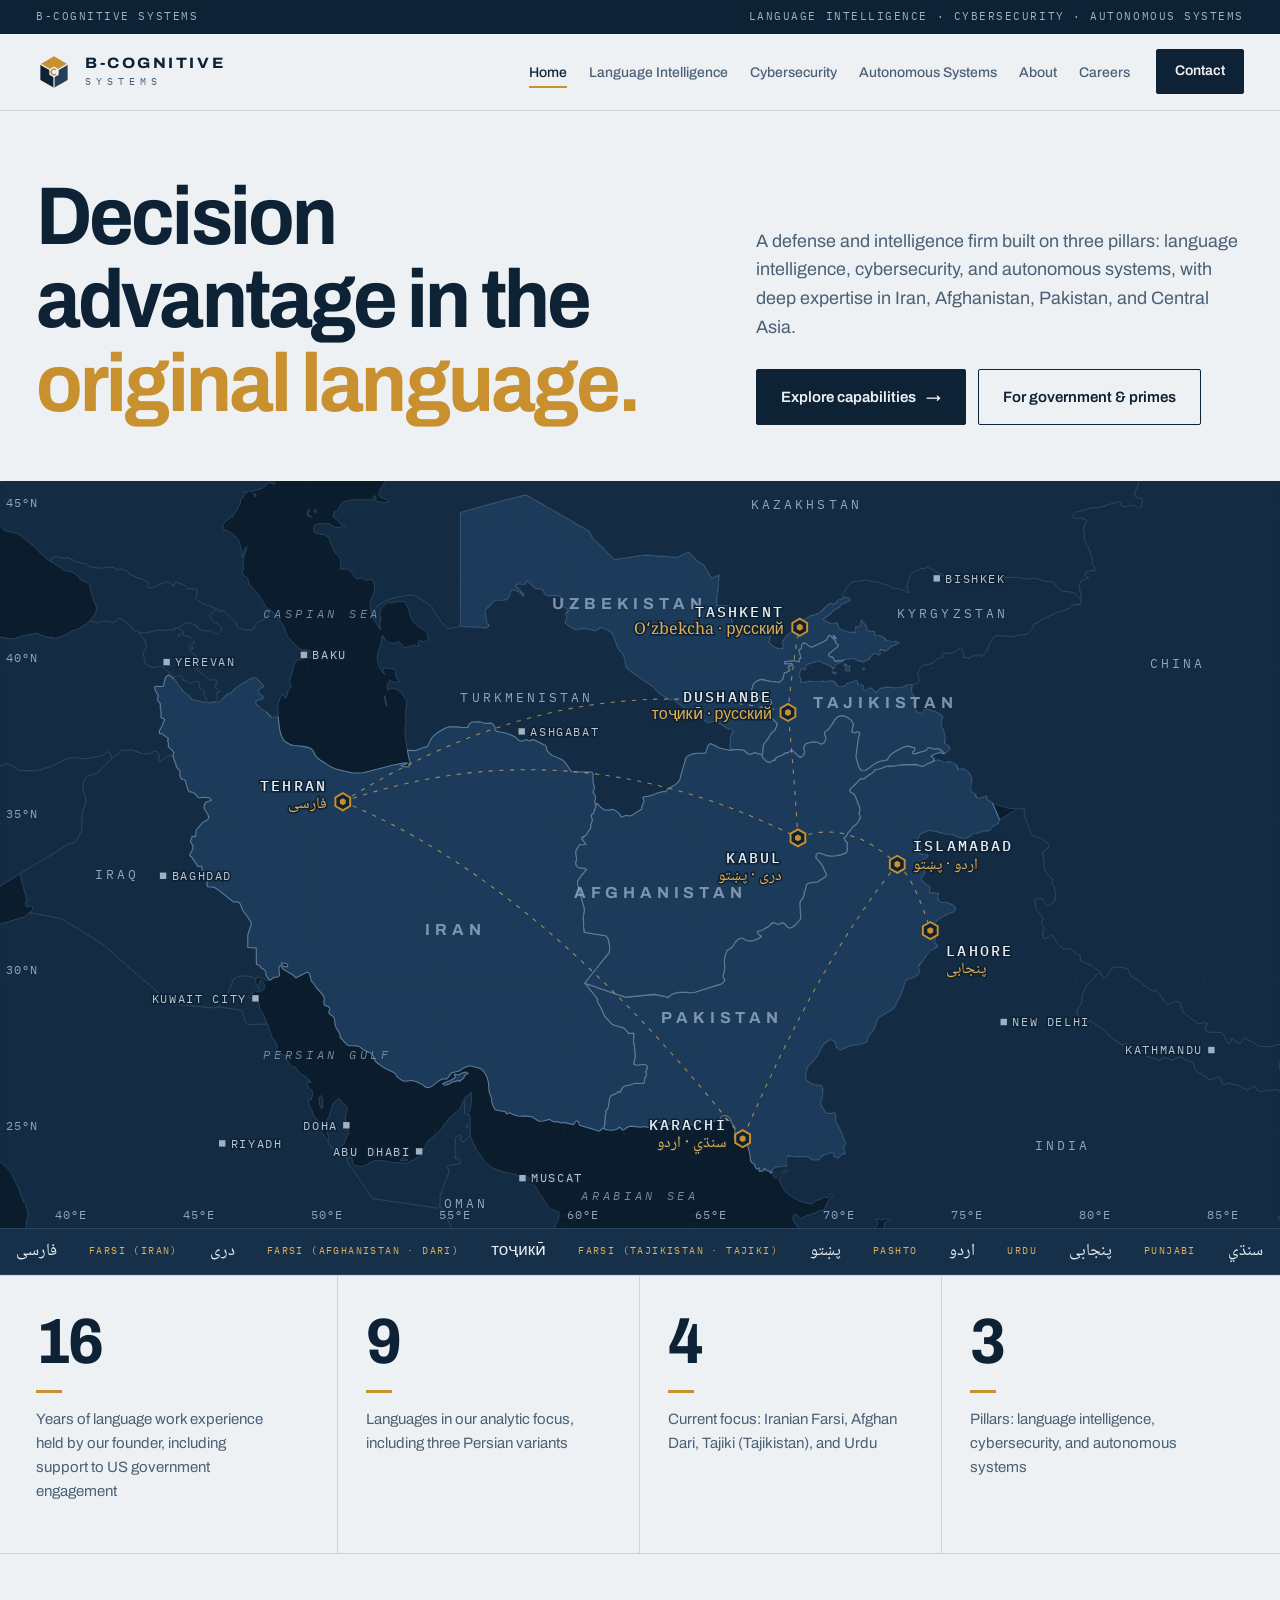
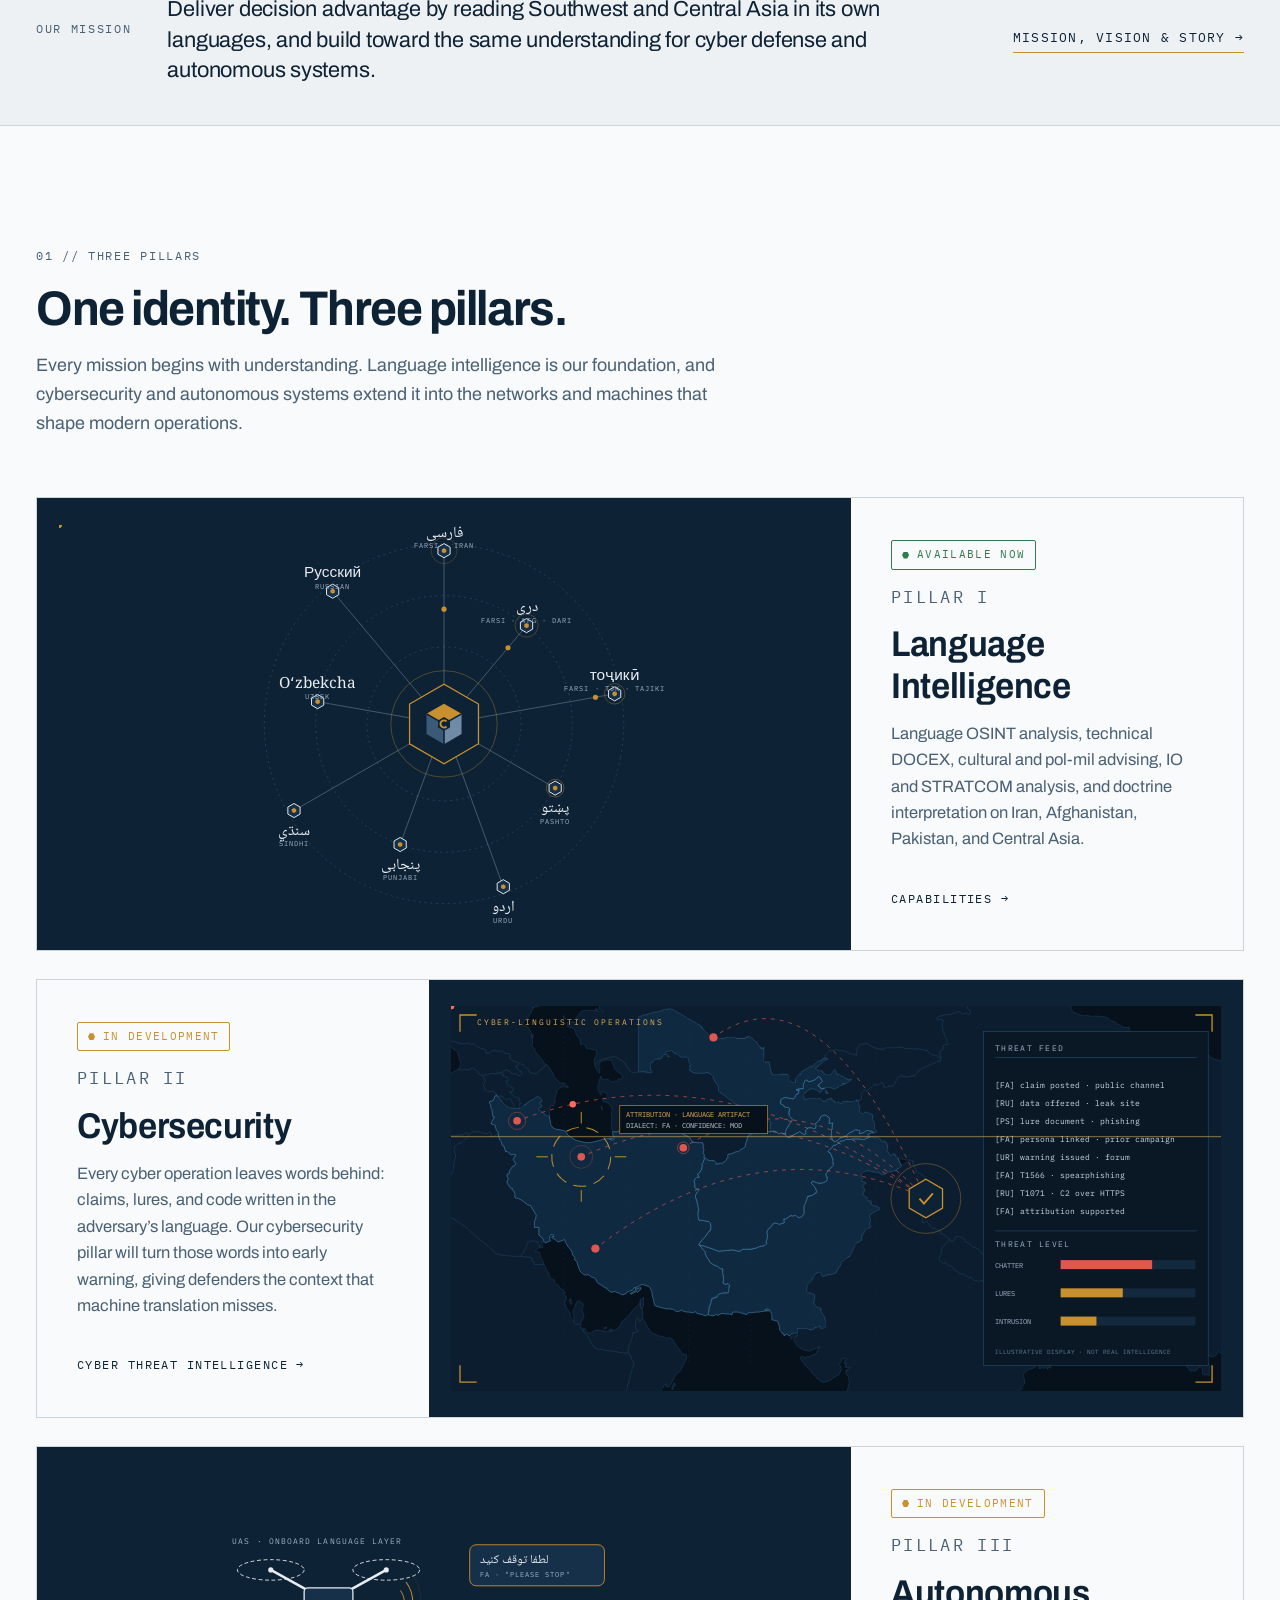
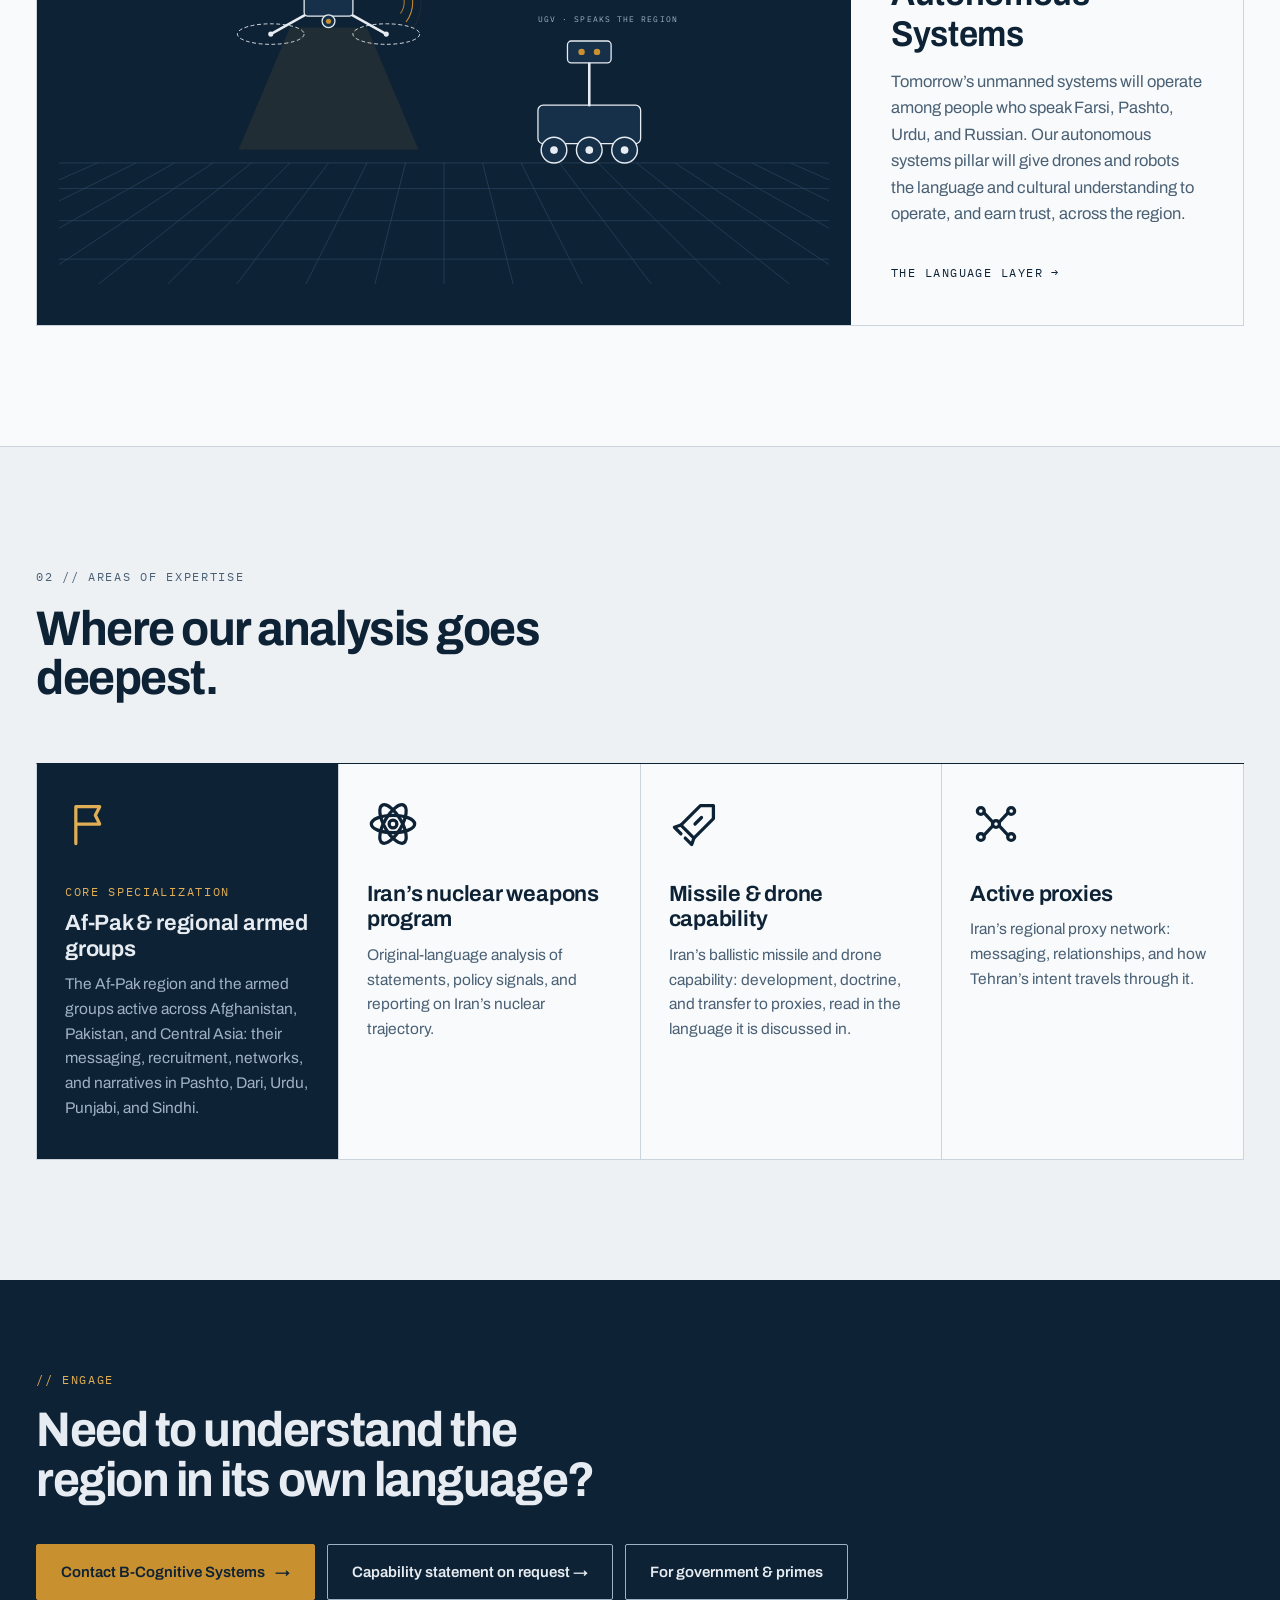
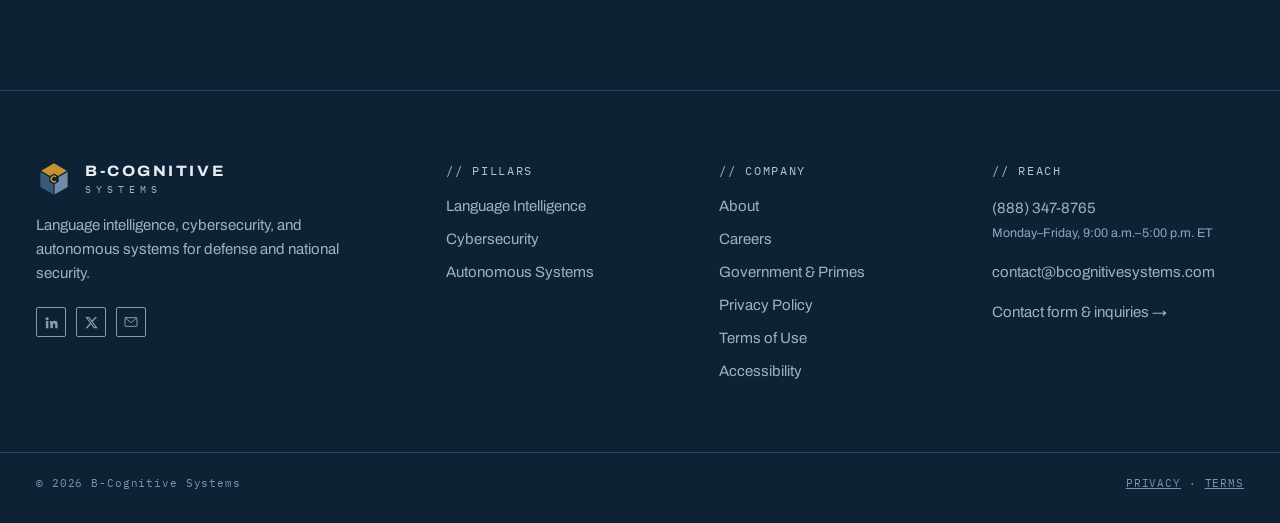
